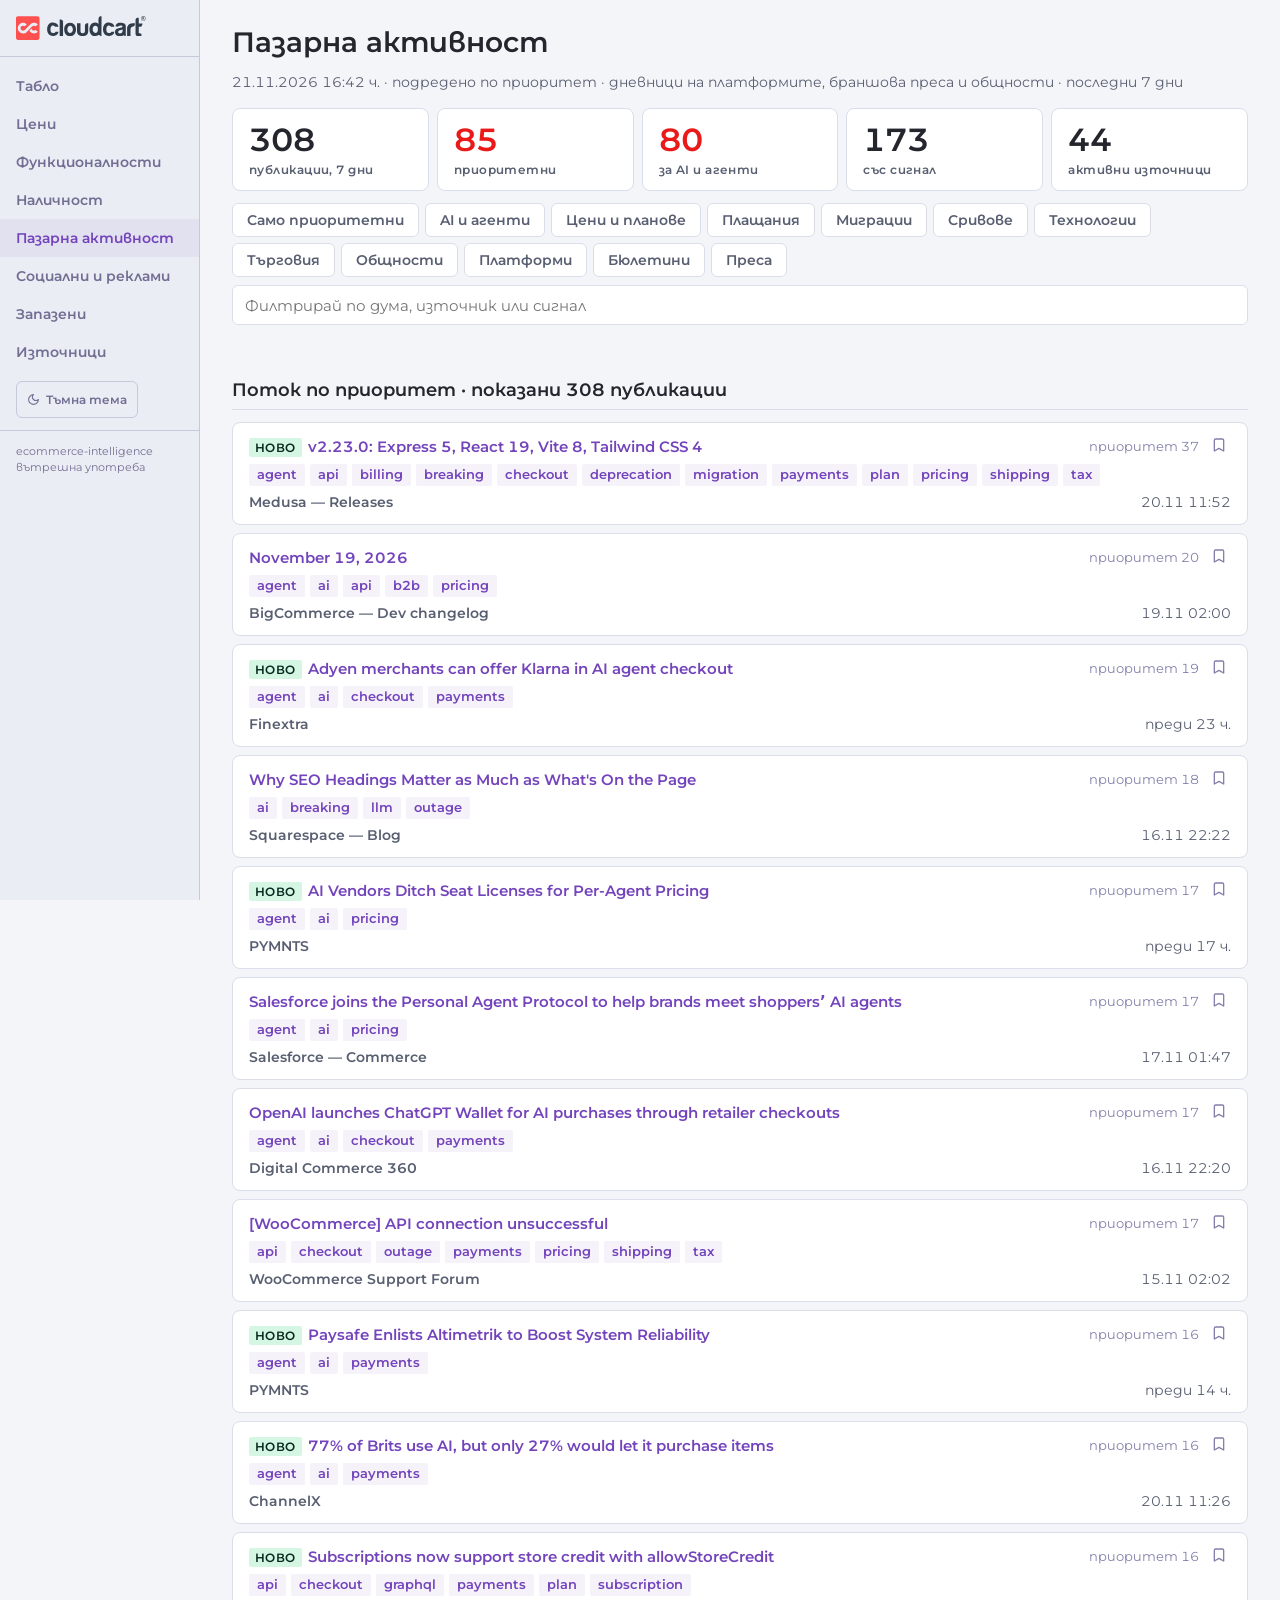
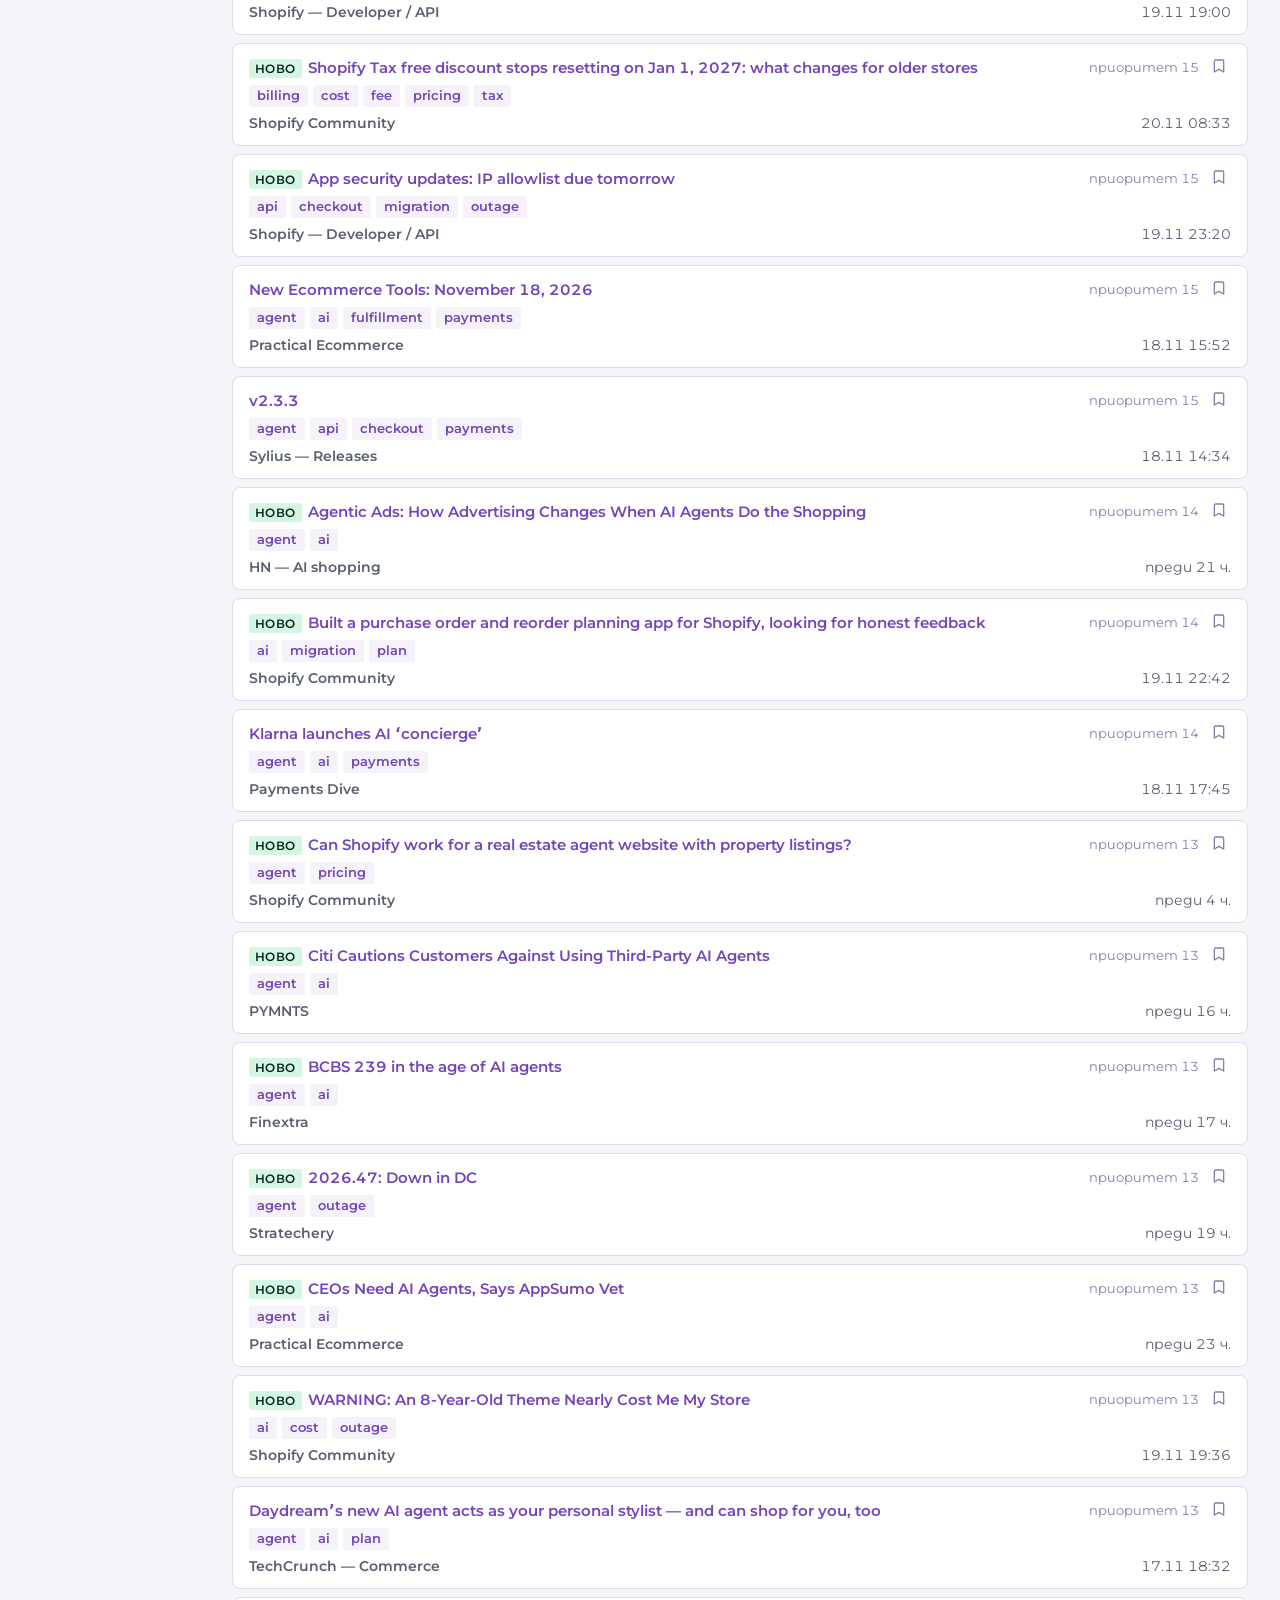
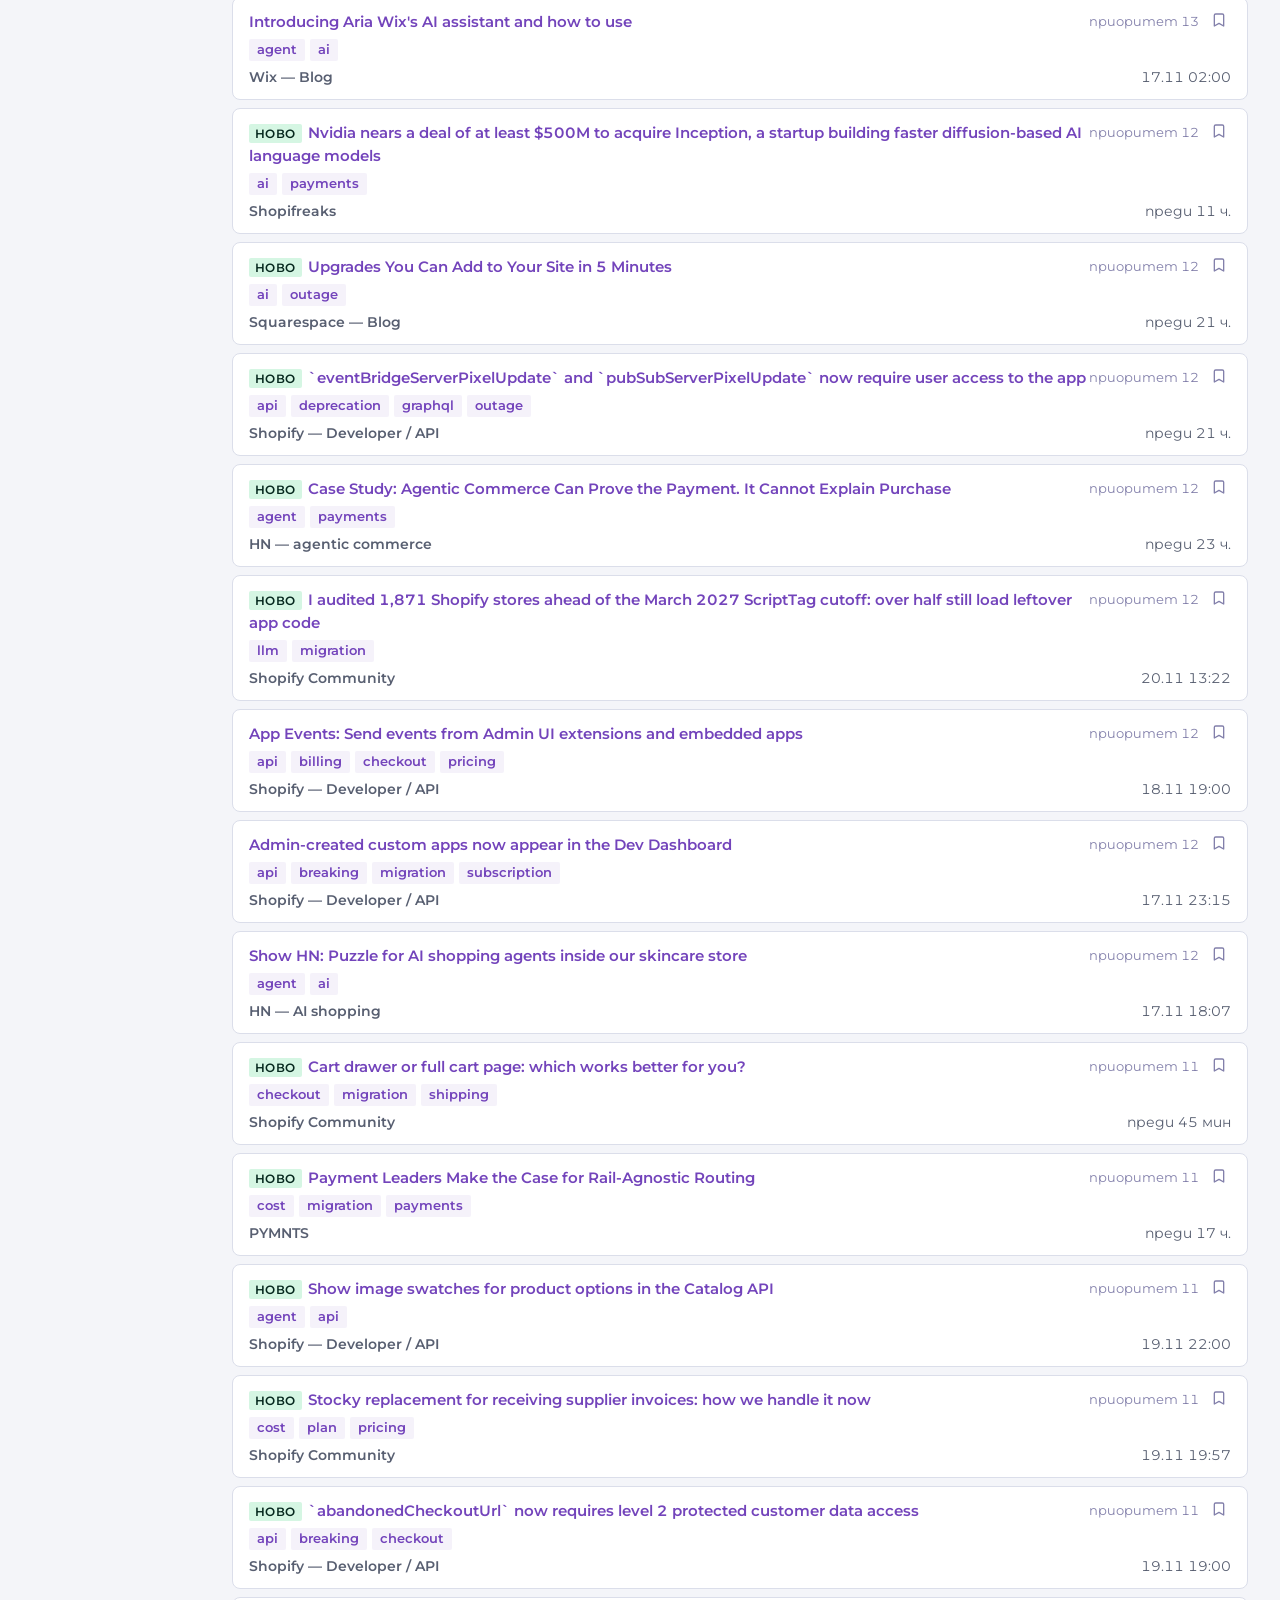
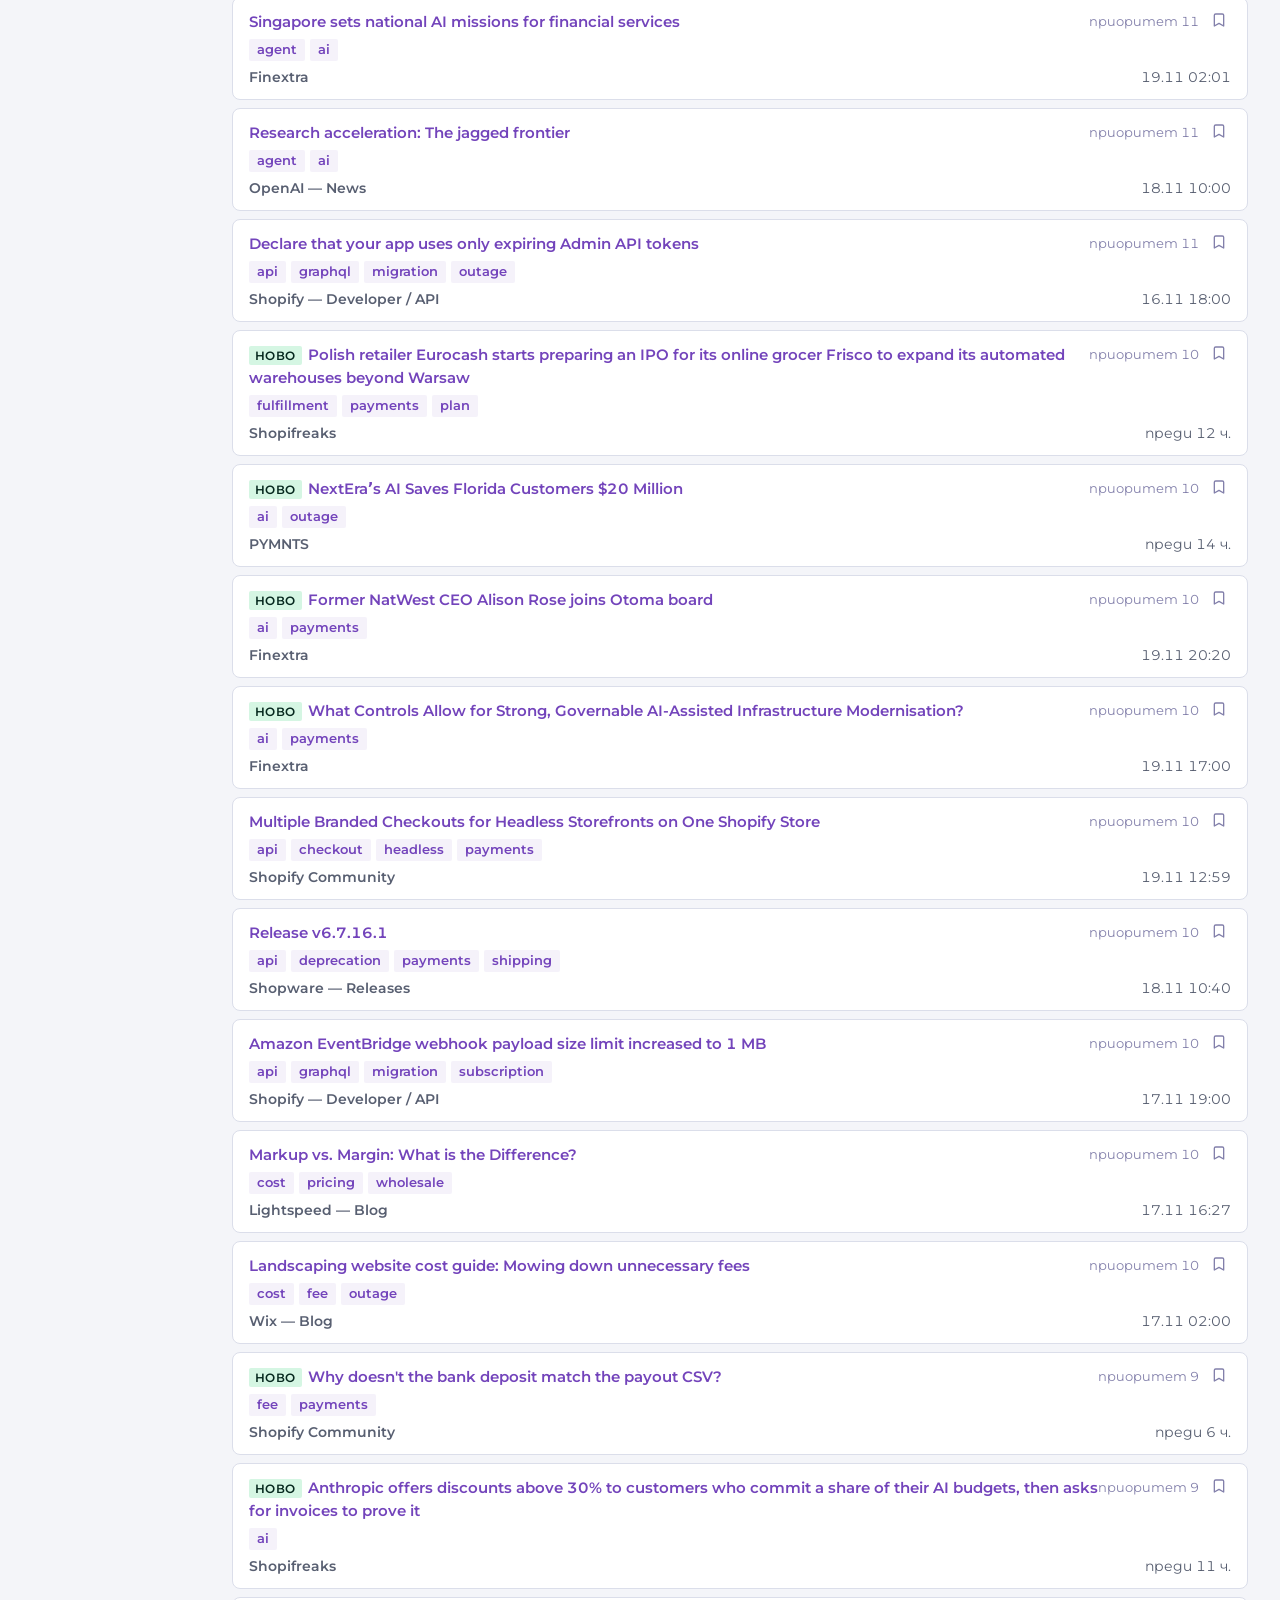
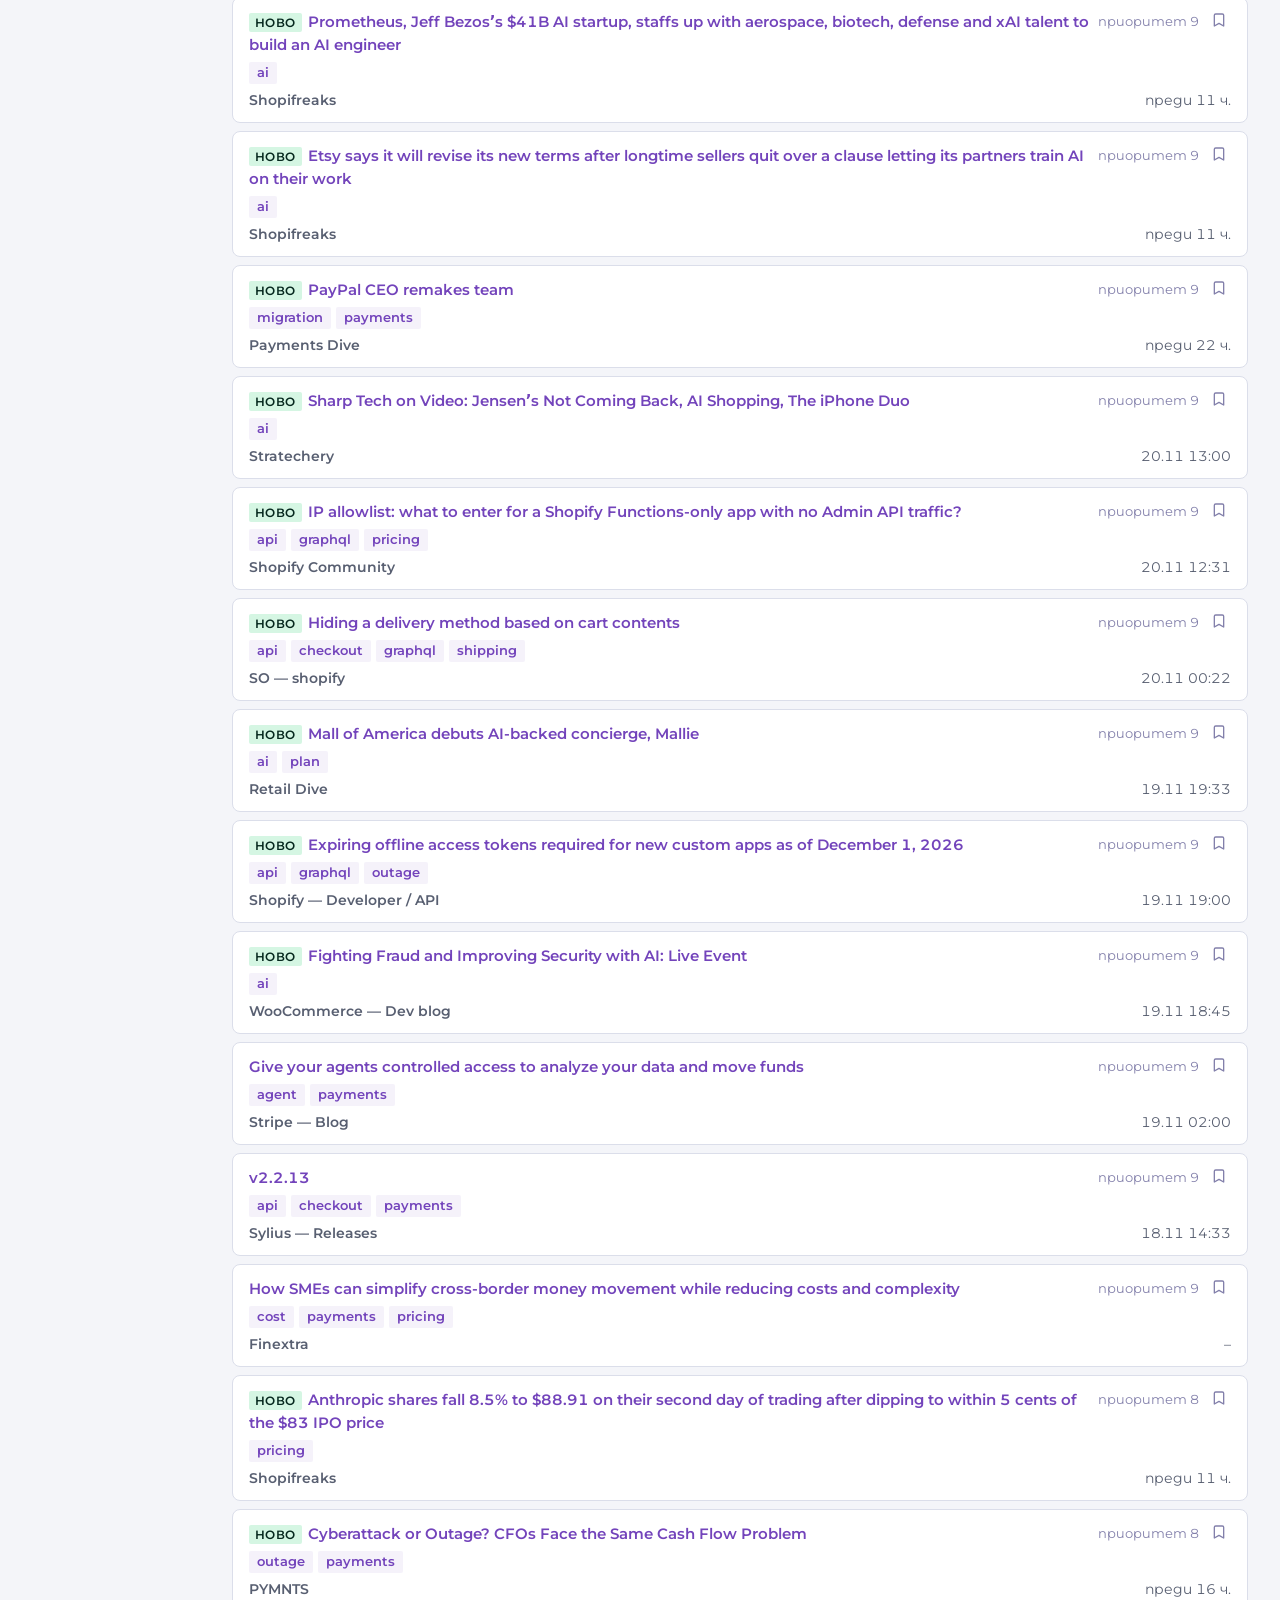
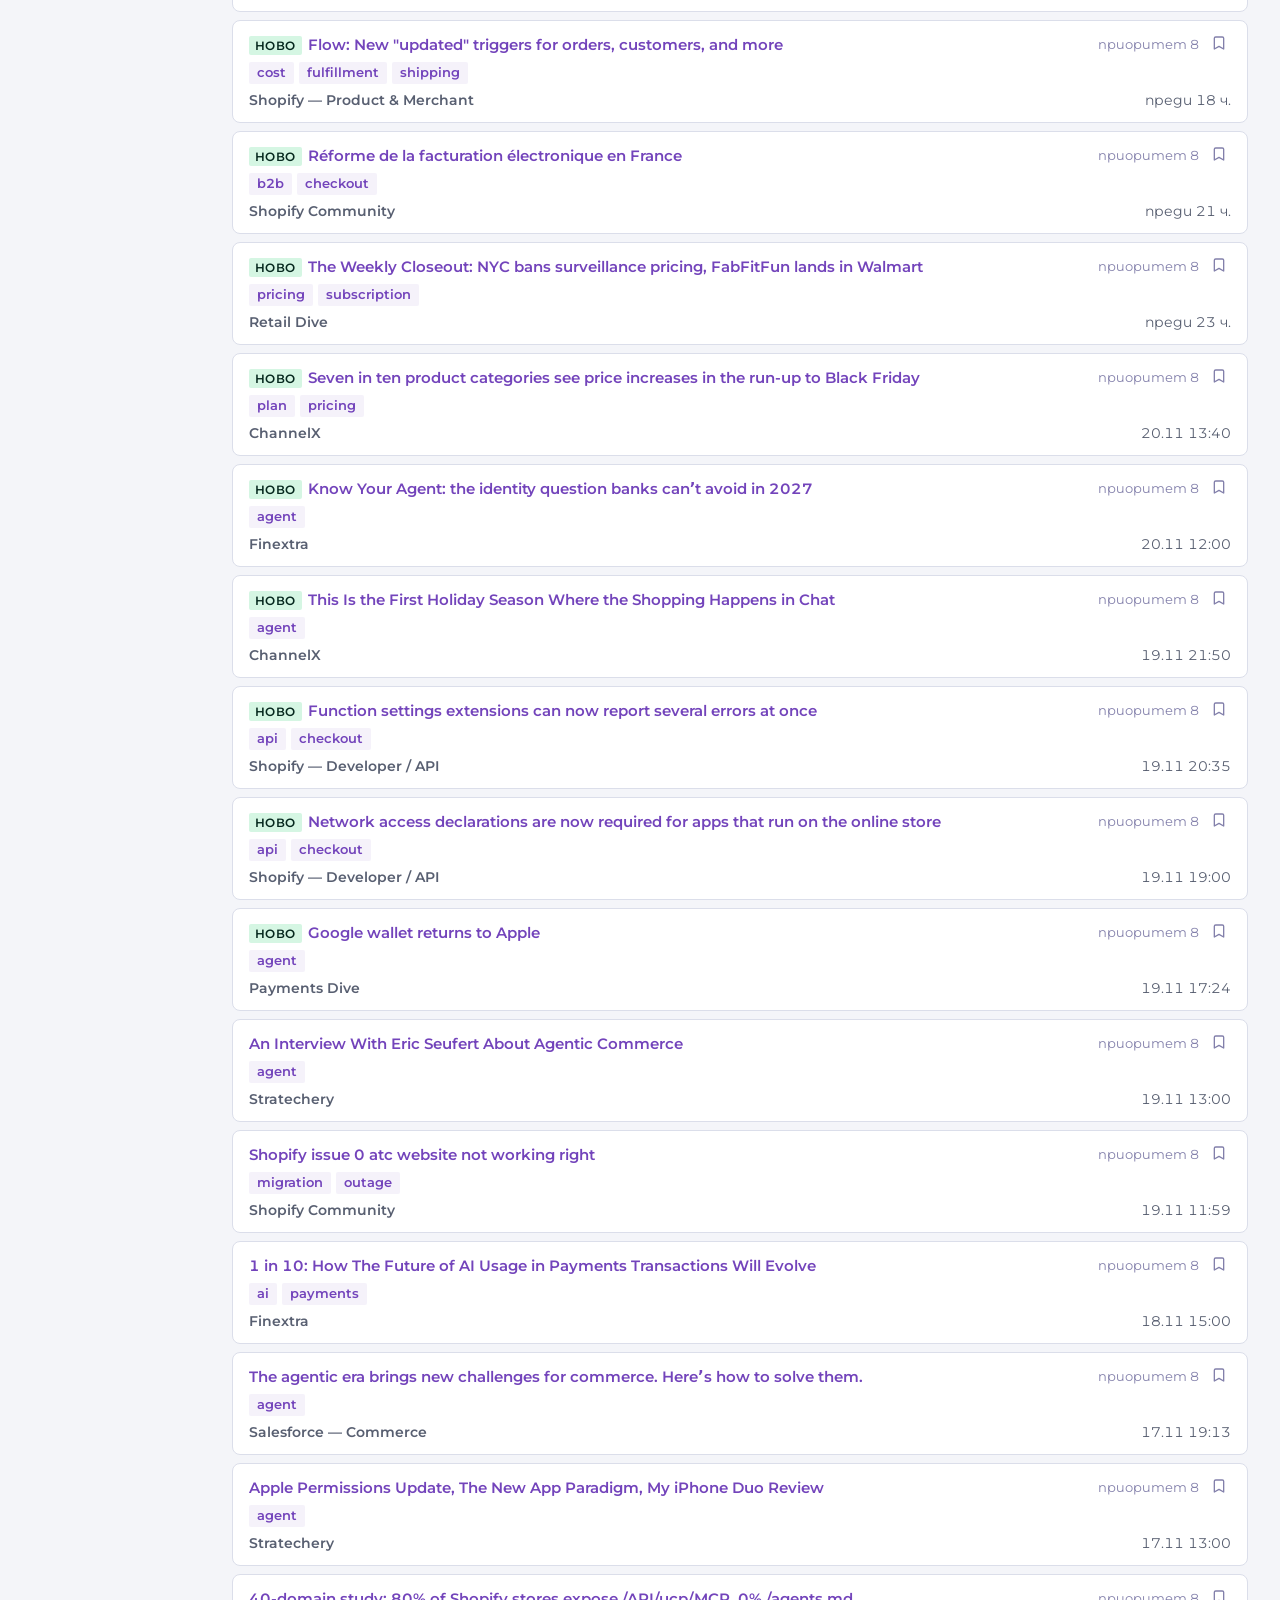
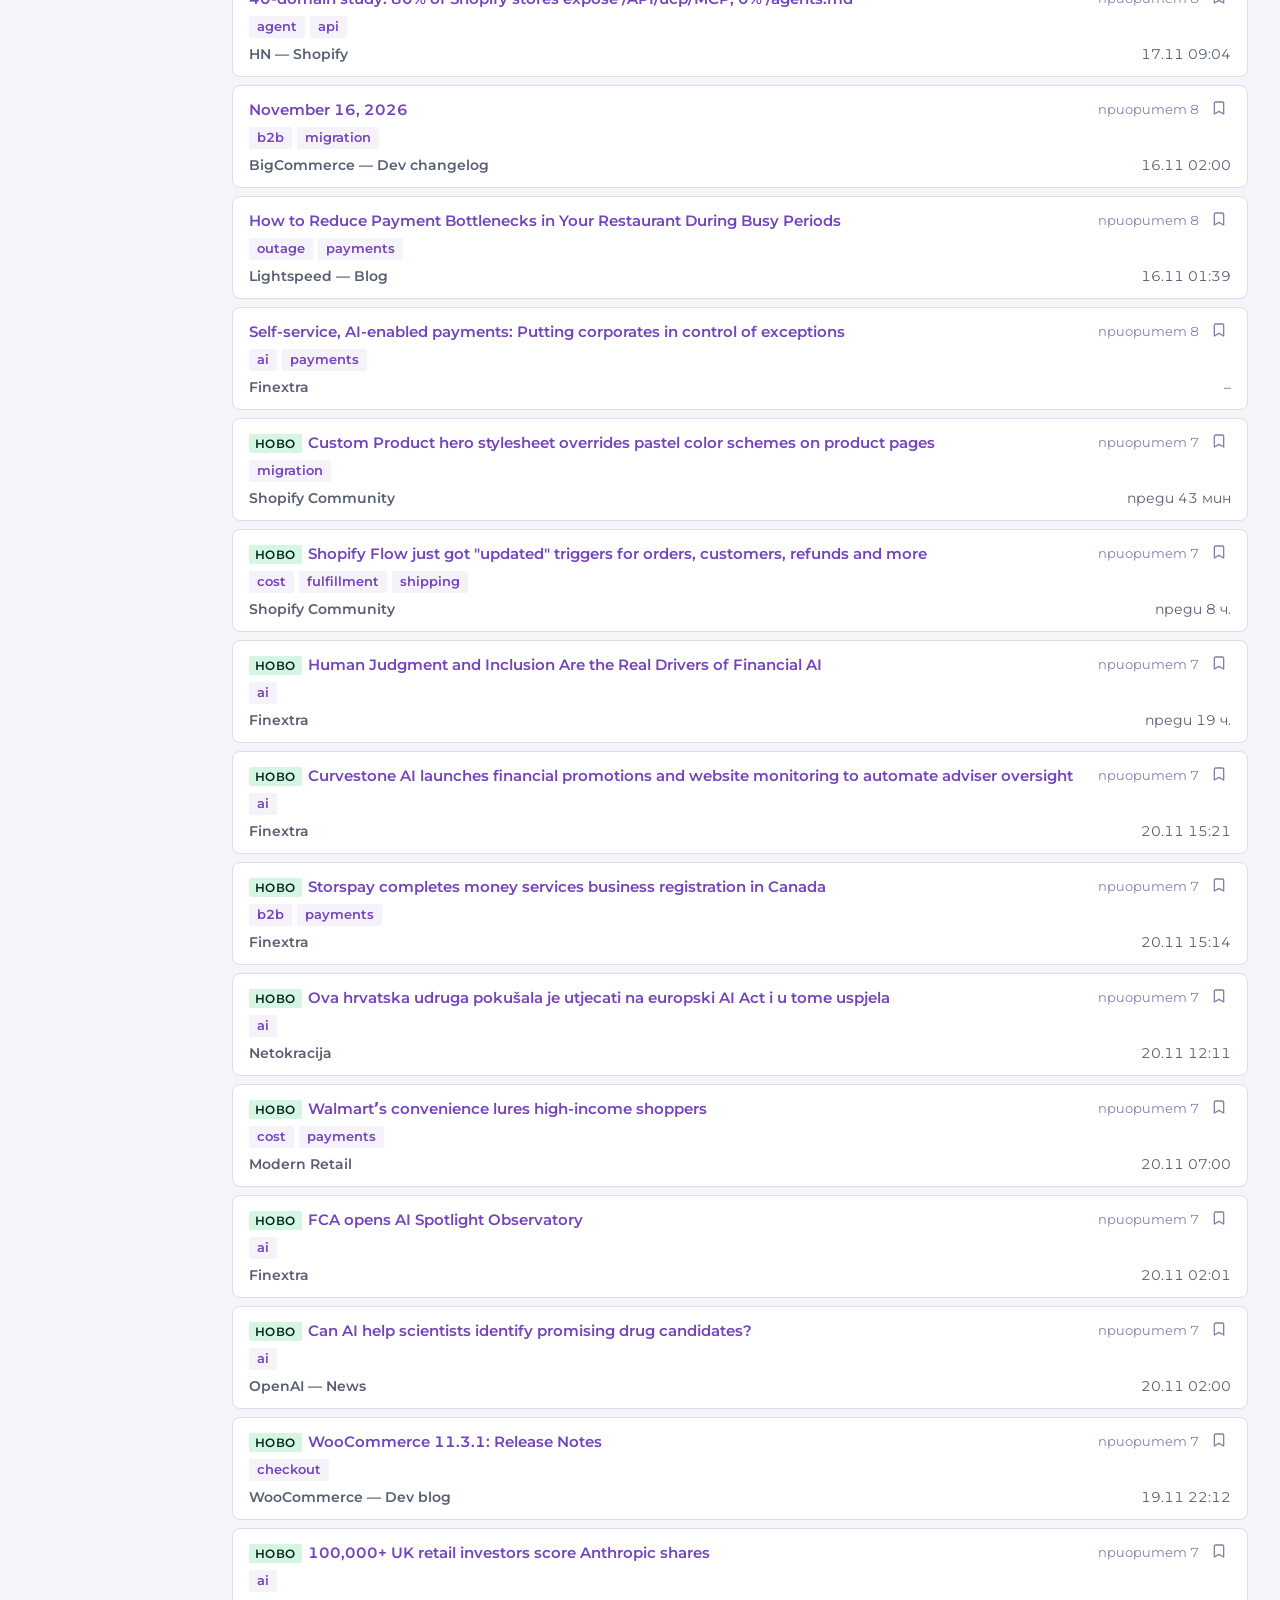
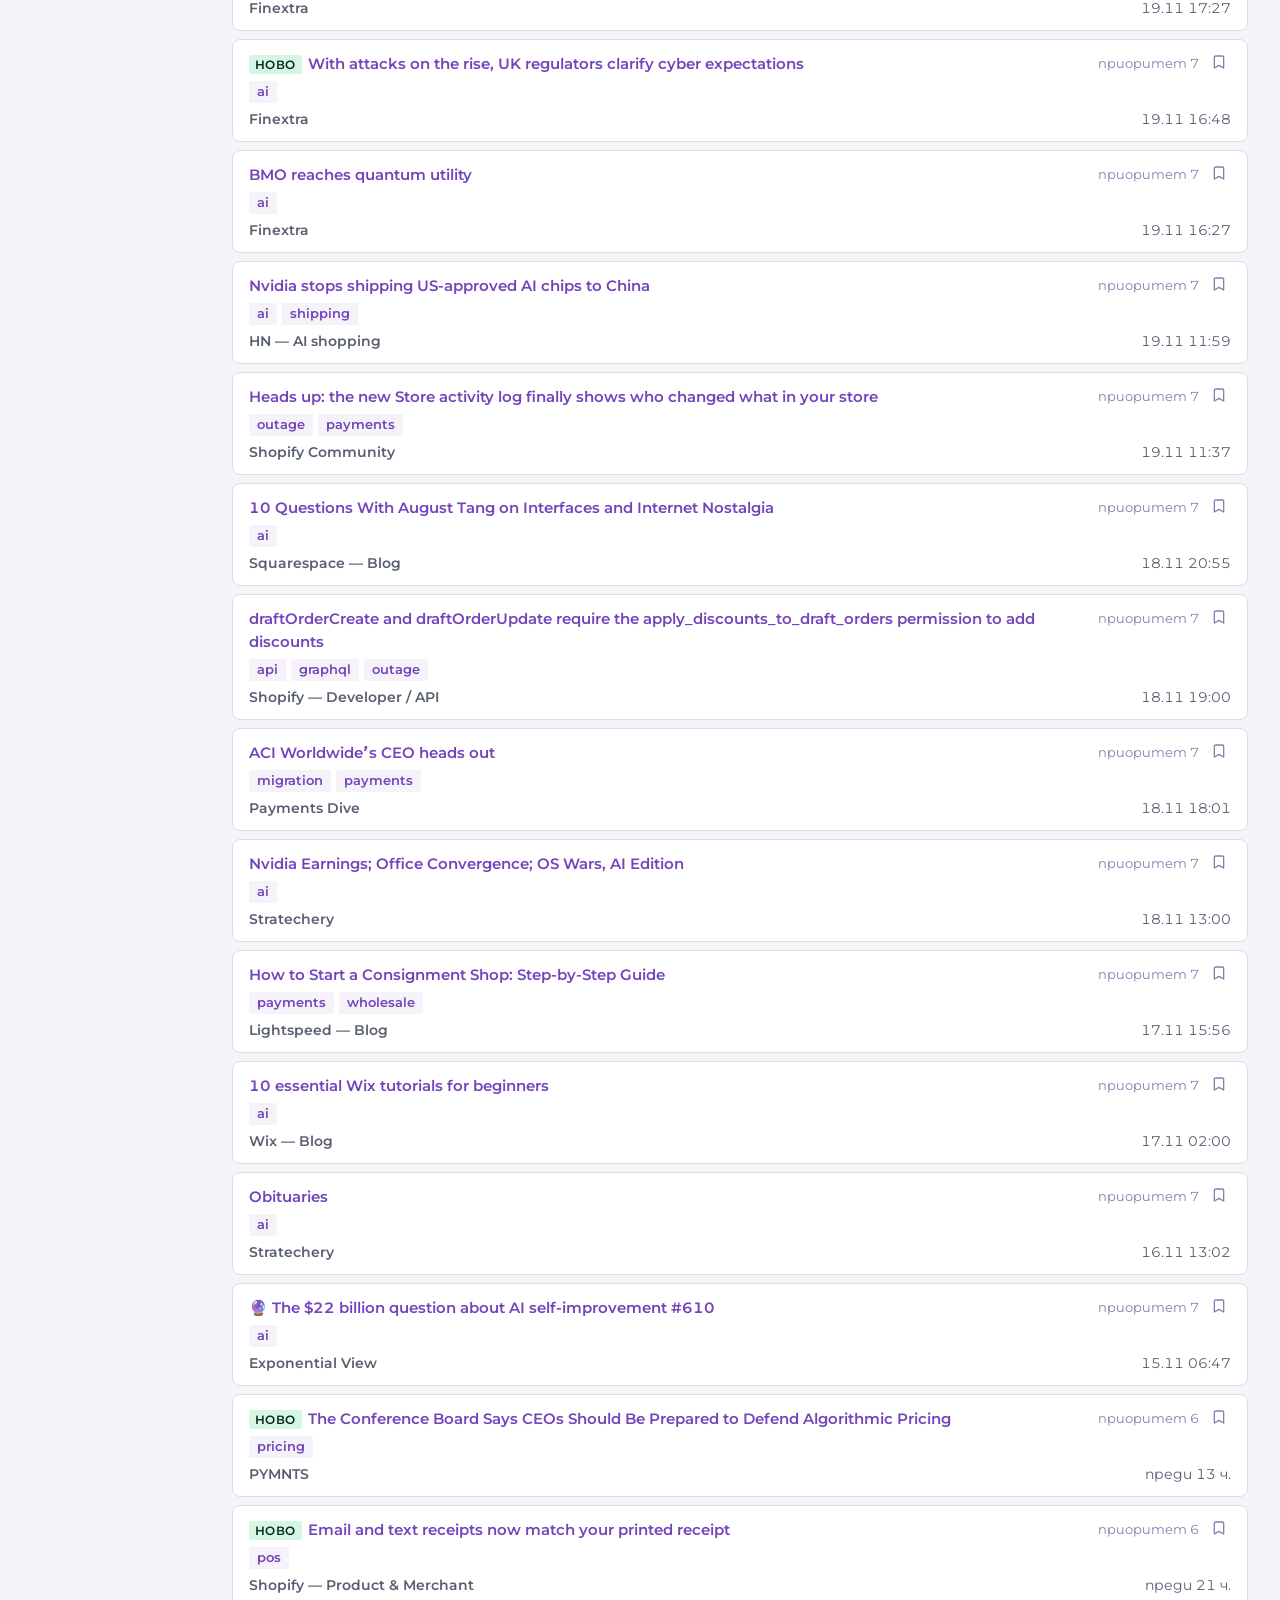
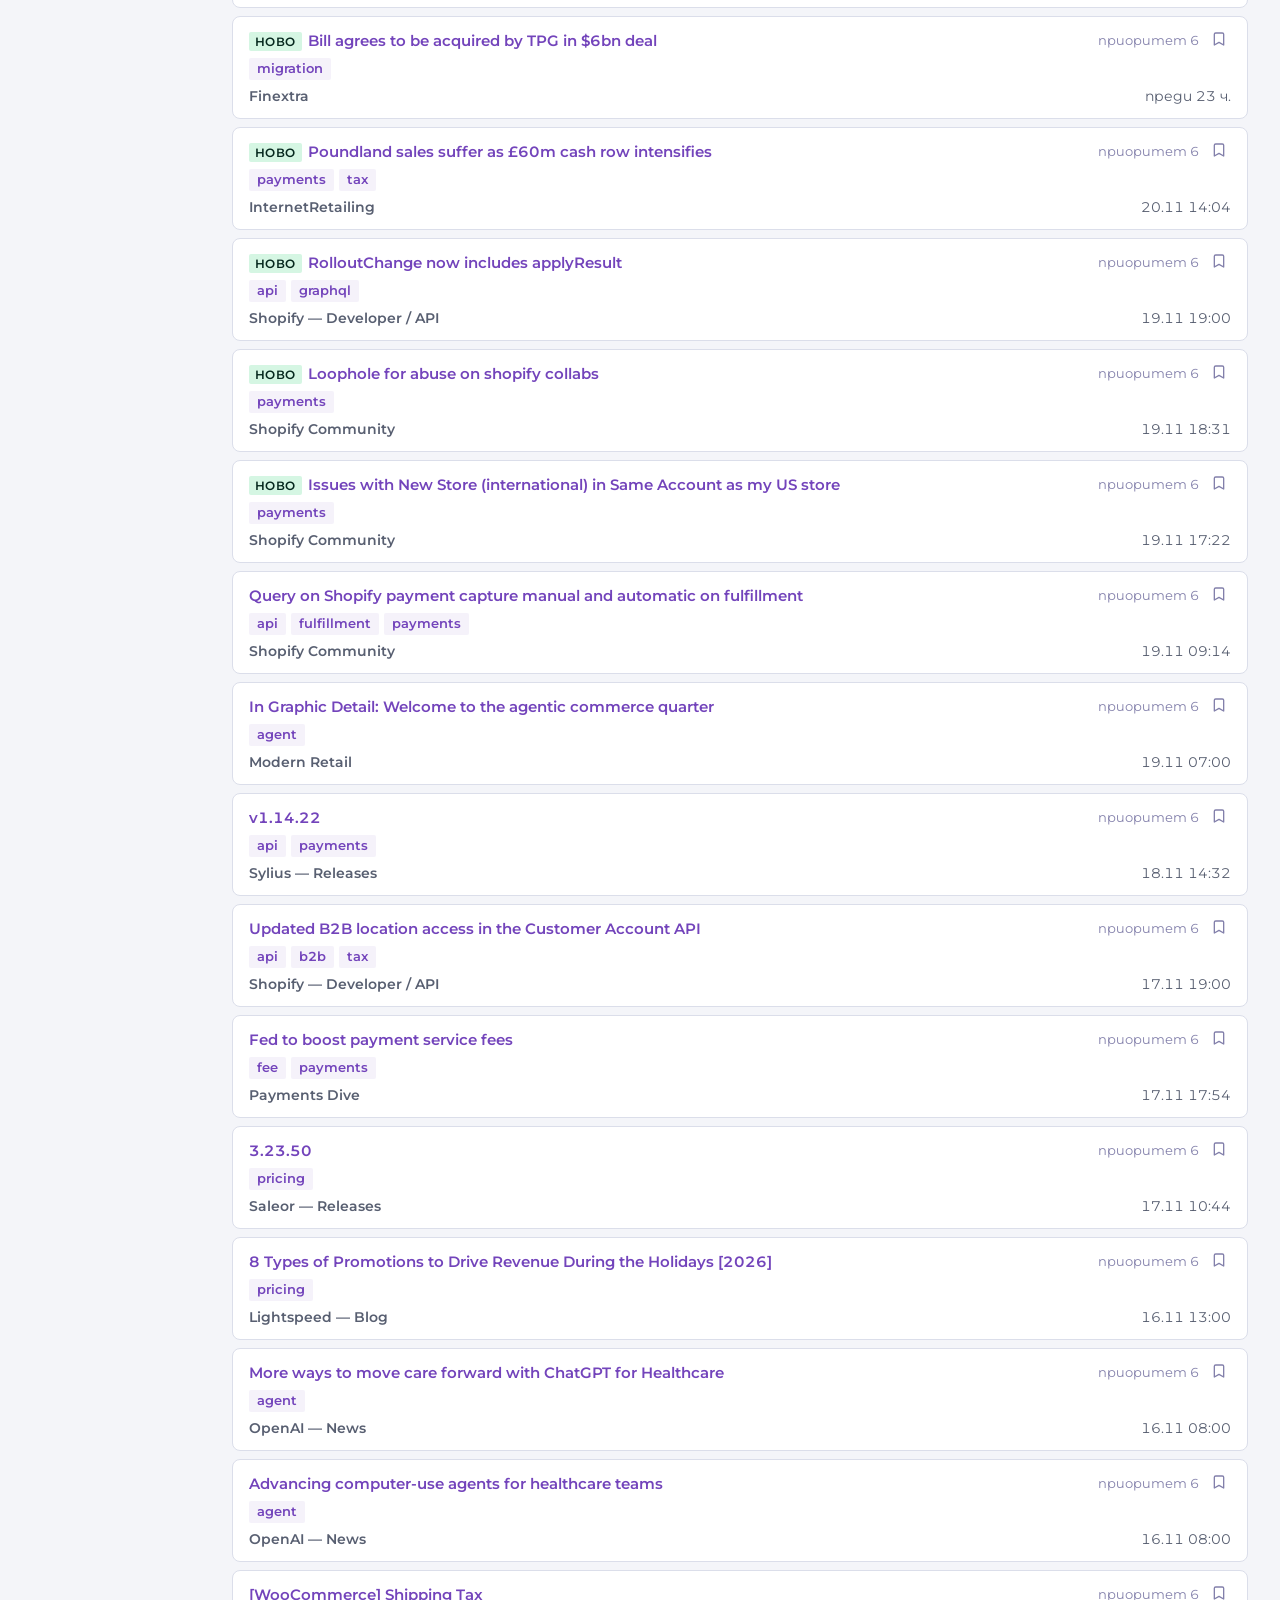
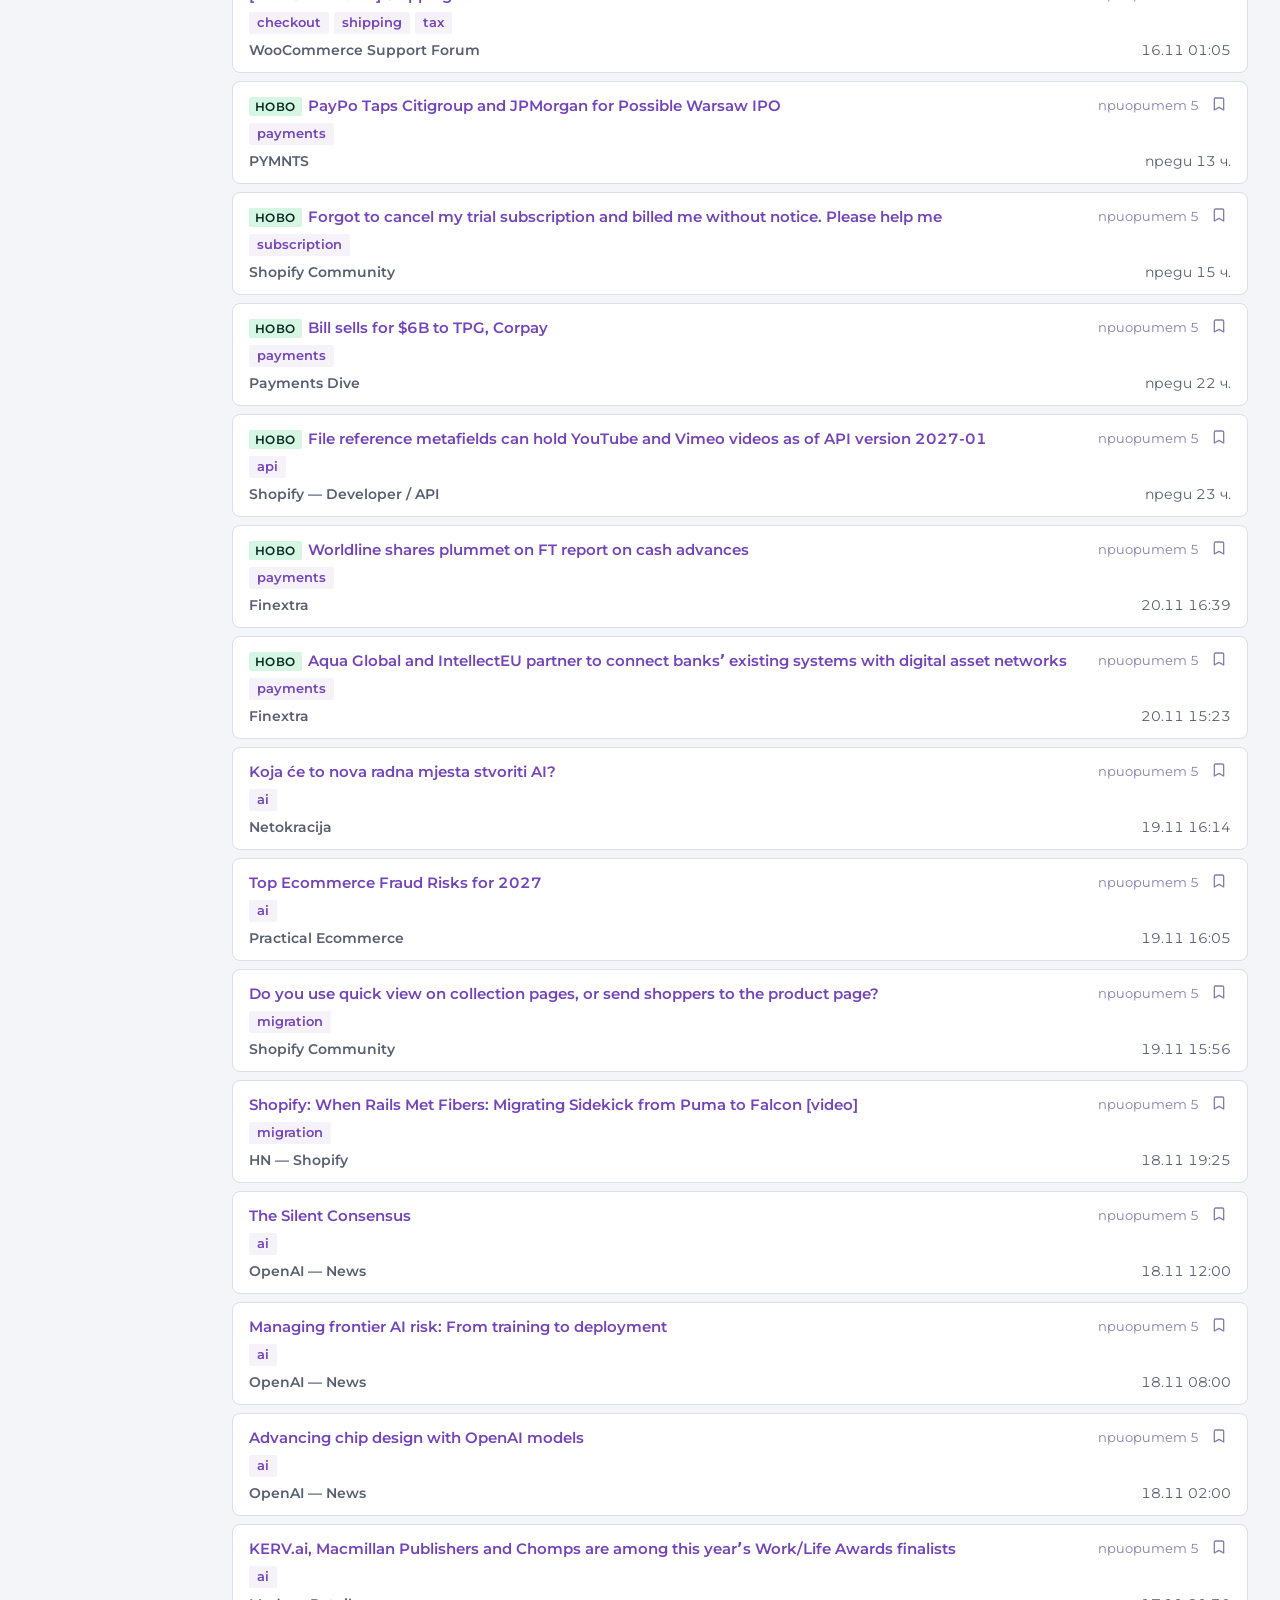
==== reports/activity.html @ c16a13ec "chore: daily intel update [skip ci]" ====
<!doctype html><html lang="bg"><meta charset="utf-8"><meta name="viewport" content="width=device-width,initial-scale=1"><link rel="icon" href="favicon.ico"><title>Пазарна активност</title><script>(function(){try{var t=localStorage.getItem('cc-theme');if(t)document.documentElement.setAttribute('data-theme',t);}catch(e){}})();</script><style>
@font-face{font-family:"Montserrat";
src:url("fonts/montserrat-var.woff2") format("woff2-variations");
font-weight:100 900;font-style:normal;font-display:swap}
:root{
--bg:#F4F5F9;--fg:#24252D;--card:#FFFFFF;--muted:#585F71;--mid:#8380AB;
--border:#DBDEEA;--border-1:#EBEDF4;
--primary:#7344BB;--primary-hover:#9D67F4;--on-primary:#FFFFFF;
--primary-soft:rgba(115,68,187,.07);
--side-bg:#EBEDF4;--side-fg:#716E94;--side-border:#C5C9DC;
--ok-bg:#D5F6E3;--ok-fg:#06281E;--warn-bg:#FEF9C3;--warn-fg:#422006;
--err-bg:#FFE0E0;--err-fg:#490606;--destructive:#E91A19;
--input:#FFFFFF;--ghost-fg:#6D758A;--ghost-hover:#0000000D;
--focus:#9D67F4;
--chart-ours:#7344BB;--chart-comp:#2B7FFF;
--r-xs:2px;--r-sm:4px;--r-md:6px;--r-lg:8px;--r-xl:12px;
--row-h:50px;--row-pad-y:9px;
--dur-fast:100ms;--dur-base:160ms;--dur-slow:240ms;
--ease:cubic-bezier(.19,.91,.38,1)}
[data-theme="dark"]{
--bg:#0A0A14;--fg:#F7F8F8;--card:#1A1A2B;--muted:#8C93A4;--mid:#AEB1CD;
--border:#34314E;--border-1:#1A1A2B;
--primary:#AE82FF;--primary-hover:#C9B1FF;--on-primary:#1A1A2B;
--primary-soft:rgba(174,130,255,.10);
--side-bg:#1A1A2B;--side-fg:#C5C9DC;--side-border:#34314E;
--ok-bg:#7BDAAD;--ok-fg:#06281E;--warn-bg:#FEF08A;--warn-fg:#422006;
--err-bg:#FFA09F;--err-fg:#490606;--destructive:#FF6867;
--input:#FFFFFF0D;--ghost-fg:#DBDEEA;--ghost-hover:#FFFFFF1A;
--focus:#C9B1FF;
--chart-ours:#AE82FF;--chart-comp:#1CCFB9}
*{box-sizing:border-box}
html{font-family:"Montserrat",system-ui,sans-serif;font-size:15px;
line-height:23px;color:var(--fg);background:var(--bg);
font-variant-numeric:tabular-nums lining-nums}
body{margin:0;background:var(--bg);color:var(--fg);font-size:15px;
line-height:23px}
:is(td,th,.sku,.mono,input,code,.num){font-variant-ligatures:none;
font-feature-settings:"liga" 0,"calt" 0,"dlig" 0}
:focus-visible{outline:2px solid var(--focus);outline-offset:2px}
a{color:var(--primary);text-decoration:none}
a:hover{color:var(--primary-hover)}
h1,h2,h3,h4,h5{margin:0;color:var(--fg)}
h1{font-size:28px;line-height:36px;font-weight:600}
h3{font-size:19px;line-height:27px;font-weight:600}
h4{font-size:15px;line-height:22px;font-weight:600}
/* ---------- обикновена рамка (под-справки, писма) ---------- */
.wrap{max-width:900px;margin:0 auto;padding:24px 16px 60px}
/* ---------- админ рамка: лента < фон < карта ---------- */
.app{display:flex;min-height:100vh}
.side{flex:0 0 200px;background:var(--side-bg);
border-right:1px solid var(--side-border);padding:16px 0;
position:sticky;top:0;height:100vh;overflow-y:auto}
.side .mark{display:block;padding:0 16px 14px;font-weight:700;font-size:17px;
color:var(--fg);border-bottom:1px solid var(--side-border);margin-bottom:10px}
.side .tagl{display:block;font-size:12px;line-height:17px;font-weight:600;
letter-spacing:.44px;color:var(--side-fg);margin-top:2px}
.sitem{display:block;padding:9px 16px;font-size:14px;line-height:20px;
font-weight:600;color:var(--side-fg);
transition:background var(--dur-fast) var(--ease),color var(--dur-fast) var(--ease)}
.sitem:hover{background:var(--ghost-hover);color:var(--fg)}
.sitem.on{background:var(--primary-soft);color:var(--primary)}
.side .sfoot{padding:12px 16px;font-size:11px;line-height:16px;
color:var(--side-fg);border-top:1px solid var(--side-border);margin-top:12px}
.themebtn{display:inline-flex;align-items:center;gap:6px;margin:10px 16px 0;
padding:6px 10px;background:transparent;border:1px solid var(--side-border);
border-radius:var(--r-md);color:var(--side-fg);font:inherit;font-size:12px;
font-weight:600;cursor:pointer}
.themebtn:hover{background:var(--ghost-hover)}
.themebtn svg{width:13px;height:13px}
.main{flex:1;min-width:0;max-width:1760px;padding:24px 32px 80px}
.page-head{display:flex;flex-wrap:wrap;align-items:baseline;gap:12px;
margin-bottom:16px}
.page-head h1{font-size:28px;line-height:36px;font-weight:600}
.page-head .meta{margin:0}
@media(max-width:800px){.app{display:block}
.side{position:static;height:auto;width:100%;border-right:none;
border-bottom:1px solid var(--side-border);display:flex;flex-wrap:wrap;
align-items:center;gap:2px;padding:8px 12px}
.side .mark{border:none;margin:0;padding:0 12px 0 0}
.side .tagl{display:none}.side .sfoot{display:none}.themebtn{margin:0}
.sitem{border-radius:var(--r-md);padding:5px 10px}
.main{padding:16px 12px 60px}
body{font-size:16px}}
/* ---------- типография на секции ---------- */
.meta{color:var(--muted);font-size:13.5px;line-height:20px;margin-bottom:16px}
h2.sec,h2{font-size:18px;line-height:26px;font-weight:600;color:var(--fg);
margin:40px 0 12px;padding-bottom:6px;border-bottom:1px solid var(--border)}
section{scroll-margin-top:16px}
/* ---------- карти ---------- */
.card{background:var(--card);border:1px solid var(--border);
border-radius:var(--r-lg);padding:12px 16px;margin-bottom:8px}
.card a{font-weight:600}
.row{display:flex;justify-content:space-between;gap:12px;margin-top:6px;
font-size:13.5px;line-height:20px;color:var(--muted)}
.src{color:var(--muted);font-weight:600}
.sig{display:inline-block;background:var(--primary-soft);color:var(--primary);
border-radius:var(--r-xs);padding:2px 8px;font-size:12.5px;line-height:18px;
font-weight:600;margin:6px 5px 0 0}
.empty{color:var(--muted);font-style:italic;font-size:14px}
.warn{margin-top:24px;font-size:13.5px;color:var(--muted);
border-top:1px solid var(--border);padding-top:12px}
.warn b{color:var(--err-fg);background:var(--err-bg);padding:1px 6px;
border-radius:var(--r-xs)}
.name{font-weight:600;color:var(--fg)}
.chg{font-weight:600;color:var(--warn-fg);background:var(--warn-bg);
padding:1px 6px;border-radius:var(--r-xs)}
.sub{font-size:13.5px;line-height:20px;color:var(--muted);margin-top:4px}
.sub a{font-weight:400}
/* ---------- значки ---------- */
.badge{display:inline-flex;align-items:center;gap:6px;font-size:13px;
line-height:19px;font-weight:600;padding:3px 10px;border-radius:var(--r-sm);
white-space:nowrap}
.badge .dt{width:6px;height:6px;border-radius:50%;background:currentColor}
.badge-ok{background:var(--ok-bg);color:var(--ok-fg)}
.badge-warn{background:var(--warn-bg);color:var(--warn-fg)}
.badge-err{background:var(--err-bg);color:var(--err-fg)}
.badge-na{background:transparent;color:var(--muted);
border:1px solid var(--border)}
.pill{font-size:12px;font-weight:600;padding:2px 9px;
border-radius:var(--r-sm);border:1px solid var(--border);color:var(--muted);
float:right}
.pill-hot{border-color:transparent;color:var(--err-fg);background:var(--err-bg)}
/* ---------- KPI ---------- */
.tiles{display:grid;grid-template-columns:repeat(auto-fit,minmax(140px,1fr));
gap:8px;margin-bottom:12px}
.tile{background:var(--card);border:1px solid var(--border);
border-radius:var(--r-lg);padding:12px 16px}
.tile .n{font-size:32px;line-height:38px;font-weight:600;color:var(--fg)}
.tile .n.hot{color:var(--destructive)}
.tile .l{font-size:12px;line-height:17px;font-weight:600;
letter-spacing:.44px;color:var(--muted);margin-top:2px}
/* ---------- бутони ---------- */
.btn{display:inline-block;background:var(--primary);color:var(--on-primary);
font-weight:600;font-size:14px;height:38px;line-height:38px;padding:0 18px;
border-radius:var(--r-md);text-decoration:none;margin:6px 8px 0 0;
transition:background var(--dur-fast) var(--ease)}
.btn:hover{background:var(--primary-hover);color:var(--on-primary)}
.btn.ghost{background:transparent;color:var(--primary);
border:1px solid var(--border);line-height:36px}
.btn.ghost:hover{background:var(--ghost-hover)}
/* ---------- таблици ---------- */
.tablewrap{overflow-x:auto;border:1px solid var(--border);
border-radius:var(--r-lg);background:var(--card)}
table.dense,.matrix{width:100%;border-collapse:collapse;font-size:14px;
line-height:21px;background:var(--card)}
.matrix{min-width:640px}
table.dense th,.matrix th{text-align:left;font-size:12px;line-height:17px;
font-weight:600;letter-spacing:.33px;color:var(--muted);
padding:8px 12px;border-bottom:1px solid var(--border);white-space:nowrap}
table.dense td,.matrix td{padding:var(--row-pad-y) 12px;
border-bottom:1px solid var(--border-1);vertical-align:middle;
height:var(--row-h)}
table.dense tbody tr:last-child td,.matrix tbody tr:last-child td{border-bottom:none}
table.dense tbody tr:hover td{background:var(--bg);
transition:background var(--dur-fast) var(--ease)}
td.num,.num{text-align:right;white-space:nowrap}
table.dense th.num{text-align:right;width:1%;white-space:nowrap;
padding-right:24px}
table.dense td.num{width:1%;padding-right:24px}
.matrix .vname a,.dense .vname a{color:var(--fg);font-weight:600}
.matrix tr.ours td,.dense tr.ours td{background:var(--primary-soft)}
.matrix .na{color:var(--mid)}
.pname{font-weight:600;color:var(--fg);font-size:13px;line-height:18px}
.pprice{margin-top:1px}
.approx{color:var(--muted);font-size:12.5px}
.delta{display:inline-block;font-size:12.5px;line-height:18px;font-weight:600;
border-radius:var(--r-sm);padding:1px 6px;margin-top:3px}
.delta.up{background:var(--ok-bg);color:var(--ok-fg)}
.delta.down{background:var(--err-bg);color:var(--err-fg)}
.basis{font-size:13px;line-height:19px;color:var(--muted);margin:10px 2px 0}
/* ---------- ленти (сравнение на величини) ---------- */
.bars{margin-top:4px}
.barrow{display:flex;align-items:center;gap:12px;padding:3px 0}
.barlabel{flex:0 0 230px;font-size:14px;font-weight:600;color:var(--fg);
text-align:right;white-space:nowrap;overflow:hidden;text-overflow:ellipsis}
.bartrack{flex:1;display:flex;align-items:center;gap:8px}
.bar{height:14px;border-radius:0 var(--r-sm) var(--r-sm) 0;
background:var(--chart-comp);min-width:3px}
.bar.ours{background:var(--chart-ours)}
.barval{font-size:14px;color:var(--fg);white-space:nowrap}
@media(max-width:640px){.barlabel{flex-basis:120px}}
/* ---------- измерител в клетка ---------- */
.meter{display:inline-block;width:64px;height:6px;background:var(--bg);
border:1px solid var(--border);border-radius:3px;vertical-align:middle;
margin-right:6px}
.meter i{display:block;height:100%;background:var(--destructive);
border-radius:2px;min-width:2px}
.cellmain{color:var(--fg)}
.cellmain b{font-weight:600}
.okmuted{color:var(--muted)}
.linkrow a{display:inline-block;font-size:13px;font-weight:600;
margin-right:8px}
.foot{margin-top:40px;font-size:12px;line-height:17px;color:var(--muted);
border-top:1px solid var(--border);padding-top:12px}
.brand{display:flex;align-items:baseline;gap:10px;margin-bottom:16px;
border-bottom:1px solid var(--border);padding-bottom:12px}
.brand .mark{font-weight:700;font-size:17px;color:var(--fg)}
.brand .tag{font-size:12px;letter-spacing:.44px;color:var(--muted);
font-weight:600}
input#filterbox{width:100%;height:40px;background:var(--input);
border:1px solid var(--border);border-radius:var(--r-md);padding:0 12px;
font:inherit;color:var(--fg);margin-bottom:12px}
/* ---------- филтърни чипове (избраният е едно от шестте маркови места) --- */
.chips{display:flex;flex-wrap:wrap;gap:6px;margin-bottom:8px}
.chip{font:inherit;font-size:14px;line-height:20px;font-weight:600;
padding:6px 14px;background:var(--card);border:1px solid var(--border);
border-radius:var(--r-md);color:var(--muted);cursor:pointer;
transition:background var(--dur-fast) var(--ease),color var(--dur-fast) var(--ease)}
.chip:hover{background:var(--ghost-hover);color:var(--fg)}
.chip.on{background:var(--primary-soft);color:var(--primary);
border-color:transparent}
.logo{display:block;height:24px;width:auto;margin-bottom:2px}
.logo-d{display:none}
[data-theme="dark"] .logo-l{display:none}
[data-theme="dark"] .logo-d{display:block}
@media(min-width:1100px){
.filterable,#savedlist{display:grid;
grid-template-columns:repeat(auto-fill,minmax(520px,1fr));gap:8px;
align-items:start}
.filterable .card,#savedlist .card{margin-bottom:0}}
/* ---------- запазване за по-късно (bookmark; локално в браузъра) ------- */
.favbtn{float:right;background:transparent;border:none;cursor:pointer;
color:var(--mid);padding:2px 4px;margin-left:8px;line-height:1}
.favbtn:hover{color:var(--fg)}
.favbtn.on{color:var(--primary)}
.favbtn svg{width:16px;height:16px;vertical-align:middle}
.favbtn.on svg{fill:currentColor}
.newmark{display:inline-block;font-size:12px;line-height:17px;font-weight:600;
letter-spacing:.44px;color:var(--ok-fg);background:var(--ok-bg);
border-radius:var(--r-xs);padding:1px 6px;margin-right:6px}
.score{float:right;font-size:12.5px;color:var(--mid)}
/* ---------- матрица на възможностите: бърз преглед + детайл при клик --- */
tr.frow{cursor:pointer}
tr.frow:hover td{background:var(--bg)}
tr.frow.open td{background:var(--primary-soft)}
tr.frow .fname{font-weight:600;color:var(--fg)}
tr.frow .fhint{font-size:12.5px;color:var(--mid);font-weight:400}
tr.frow.open .fhint{color:var(--primary)}
tr.fdetail>td{background:var(--bg);padding:12px}
.fdgrid{display:grid;grid-template-columns:repeat(auto-fill,minmax(230px,1fr));
gap:8px}
.fd{background:var(--card);border:1px solid var(--border);
border-radius:var(--r-md);padding:10px 12px}
.fd.ours{background:var(--primary-soft)}
.fdv{display:flex;justify-content:space-between;align-items:center;gap:8px;
font-weight:600;color:var(--fg)}
.fdnote{font-size:13.5px;line-height:20px;color:var(--muted);margin-top:6px}
.fd .sub{margin-top:6px}
</style><body><div class=app><aside class=side><span class=mark><svg class="logo logo-l" role="img" aria-label="CloudCart" version="1.1" id="Layer_1" xmlns="http://www.w3.org/2000/svg" xmlns:xlink="http://www.w3.org/1999/xlink" x="0px" y="0px"
	 viewBox="0 0 200 37" enable-background="new 0 0 200 37" xml:space="preserve">
<g id="Warstwa_1_2_">
</g>
<g id="Clip-6">
</g>
<g id="Clip-15">
</g>
<g>
	<g>
		<g>
			<g>
				<g>
					<g>
						<path fill="#303C4A" d="M141.648,14.904c3.074-1.307,4.887,1.64,4.887,1.64h5.123c0,0-0.835-6.451-8.941-6.451
							c0,0-8.098-0.192-8.564,9.632c0,0-0.932,10.563,8.756,11.221c0,0,7.82,0.096,8.751-6.641h-4.47c0,0-1.028,2.17-3.912,2.059
							c-3.424-0.127-3.818-3.786-3.818-3.786S138.574,16.221,141.648,14.904z"/>
						<path fill="#303C4A" d="M164.186,10.747c-4.799-0.558-7.869,0.192-9.033,1.544c0,0-1.82,1.684-1.771,3.698
							c0,0,2.711,1.198,4.843,0c0,0,0.278-1.499,3.308-1.364c0,0,2.327-0.043,2.743,1.364c0,0,0.281,1.401-1.303,1.774
							c0,0-1.677,0.607-3.072,0.653c0,0-5.631,0.517-6.568,3.226c0,0-1.992,4.633,0.98,7.672c0,0,1.863,2.196,7.729,1.5
							c0,0,2-0.256,3.599-1.272c0.131-0.028,0.291-0.031,0.461-0.007c0.442,0.38,1.629,1.248,3.16,1.132V15.332
							C169.26,15.332,168.982,11.311,164.186,10.747z M160.752,26.824c-3.232,0.337-3.214-2.068-3.214-2.068
							c-0.313-2.291,2.864-2.77,2.864-2.77c1.934-0.484,3.947-1.231,3.947-1.231C165.154,26.716,160.752,26.824,160.752,26.824z"/>
						<path fill="#303C4A" d="M180.111,11.305c-8.454,0.074-8.803,7.438-8.803,7.438v12.205h5.237V20.495
							c0.277-3.574,2.591-3.999,2.591-3.999l1.602-0.141c2.869-0.405,2.656-5.051,2.656-5.051H180.111L180.111,11.305z"/>
						<path fill="#303C4A" d="M191.55,16.561c3.546-0.113,3.368-5.076,3.368-5.076h-5.656V2.602h-1.886
							c-2.38,0-3.074,3.295-3.074,3.295v11.994v10.032c0.345,3.364,3.074,3.015,3.074,3.015h6.005v-2.877
							c-0.422-1.265-1.747-1.054-1.747-1.054c-2.026-0.067-2.372-0.625-2.372-0.625v-9.837L191.55,16.561z"/>
					</g>
					<g>
						<path fill="#303C4A" d="M55.498,14.921c3.074-1.313,4.894,1.632,4.894,1.632h5.123c0,0-0.843-6.451-8.941-6.451
							c0,0-8.106-0.188-8.567,9.633c0,0-0.935,10.57,8.753,11.225c0,0,7.825,0.094,8.753-6.643h-4.469c0,0-1.027,2.164-3.909,2.06
							c-3.428-0.133-3.821-3.788-3.821-3.788S52.429,16.229,55.498,14.921z"/>
						<path fill="#303C4A" d="M67.332,5.377v25.582h5.212V8.561C72.544,8.561,72.544,5.468,67.332,5.377z"/>
						<path fill="#303C4A" d="M83.417,10.43c-6.075,0-9.103,4.594-9.103,10.262c0,5.672,3.027,10.268,9.103,10.268
							c5.753,0,9.104-4.596,9.104-10.268C92.521,15.023,89.401,10.43,83.417,10.43z M83.417,26.307c-2.34,0-4.239-2.513-4.239-5.613
							c0-3.096,1.899-5.609,4.239-5.609c2.338,0,4.237,2.514,4.237,5.609C87.654,23.794,85.755,26.307,83.417,26.307z"/>
						<path fill="#303C4A" d="M106.305,14.029c0,0,0.189,7.388,0,9.869c-0.188,2.479-3.584,2.803-3.584,2.803
							c-3.262-0.094-3.308-3.32-3.308-3.32v-12.39h-5.354v12.77c0.047,7.06,8.636,7.198,8.636,7.198
							c6.074-0.044,7.658-3.742,7.658-3.742c0.889-1.357,0.982-3.508,0.982-3.508V10.991h-1.258
							C106.907,10.898,106.305,14.029,106.305,14.029z"/>
						<path fill="#303C4A" d="M131.759,24.584l0.156-23.73c0,0-3.676-1.883-4.793,3.799v7.916c-0.086,0.012-0.168,0.006-0.246,0
							c-0.481-0.868-1.813-2.465-5.053-2.385c-4.732,0.107-8.554,3.807-8.511,10.51c0,6.178,3.203,10.254,7.896,10.254
							c2.489,0,4.396-0.238,5.671-1.572c0.3-0.105,0.815-0.198,1.38,0.016c0.549,0.62,1.391,1.279,2.52,1.4
							c0.078,0.005,0.16,0.012,0.259,0.018c0.03,0,0.063,0.008,0.09,0.008l-0.004-0.008c0.201,0.008,0.452,0,0.791,0.008
							C131.838,29.465,131.759,26.781,131.759,24.584z M126.164,21.658c0,0.479-0.04,0.971-0.123,1.418
							c-0.359,1.746-1.818,2.965-3.602,2.965c-2.545,0-4.203-2.111-4.203-5.489c0-3.125,1.41-5.646,4.248-5.646
							c1.897,0,3.238,1.385,3.598,3.009c0.082,0.369,0.082,0.808,0.082,1.138V21.658z"/>
					</g>
				</g>
			</g>
		</g>
		<path fill="#FF5050" d="M36.263,33.857c0,1.636-1.319,2.957-2.954,2.957H2.956C1.327,36.814,0,35.493,0,33.857V3.506
			c0-1.628,1.327-2.951,2.956-2.951h30.353c1.635,0,2.954,1.322,2.954,2.951V33.857z M21.8,19.266L21.8,19.266
			c0,0,3.276-3.276,3.292-3.298c1.5-1.5,3.935-1.5,5.436,0l3.051-3.05c-3.183-3.179-8.358-3.179-11.535,0
			c-0.025,0.021-8.503,8.503-8.503,8.503c-0.724,0.714-1.682,1.104-2.699,1.104c-1.025,0-1.989-0.397-2.717-1.125
			c-1.497-1.502-1.497-3.938,0-5.433c0.729-0.725,1.691-1.124,2.717-1.124c1.026,0,1.989,0.399,2.717,1.124l3.053-3.05
			c-1.541-1.539-3.592-2.395-5.77-2.395c-2.18,0-4.229,0.855-5.77,2.395c-3.178,3.18-3.178,8.352,0,11.535
			c1.541,1.54,3.59,2.389,5.77,2.389l0,0c2.153,0,4.182-0.83,5.716-2.339l0,0L21.8,19.266z M27.807,22.527
			c-1.025,0-1.988-0.4-2.717-1.129c-0.552-0.547-0.896-1.232-1.041-1.942l-3.305,3.303c0.346,0.604,0.779,1.171,1.295,1.693
			c1.542,1.54,3.591,2.389,5.768,2.389c2.182,0,4.23-0.849,5.771-2.389l-3.051-3.054C29.798,22.127,28.831,22.527,27.807,22.527z"/>
	</g>
	<path fill="#303C4A" d="M196.305,7.729c-2.179,0-3.688-1.511-3.688-3.761c0-2.252,1.552-3.782,3.688-3.782
		c2.139,0,3.695,1.529,3.695,3.782C200,6.218,198.452,7.729,196.305,7.729 M196.305,0.609c-1.752,0-3.152,1.211-3.152,3.346
		c0,2.139,1.394,3.327,3.152,3.327c1.764,0,3.168-1.199,3.168-3.327C199.473,1.831,198.066,0.609,196.305,0.609 M197.389,5.979
		l-1.244-1.793h-0.401v1.731h-0.722V1.729h1.264c0.874,0,1.459,0.446,1.459,1.227c0,0.596-0.321,0.992-0.846,1.148l1.199,1.707
		L197.389,5.979z M196.296,2.395h-0.554v1.229h0.51c0.479,0,0.771-0.194,0.771-0.616c0-0.426-0.258-0.625-0.728-0.625"/>
</g>
</svg><svg class="logo logo-d" role="img" aria-label="CloudCart" version="1.1" id="Layer_1" xmlns="http://www.w3.org/2000/svg" xmlns:xlink="http://www.w3.org/1999/xlink" x="0px" y="0px"
	 viewBox="0 0 200 37" enable-background="new 0 0 200 37" xml:space="preserve">
<g id="Warstwa_1_2_">
</g>
<g id="Clip-6">
</g>
<g id="Clip-15">
</g>
<g>
	<g>
		<g>
			<g>
				<g>
					<g>
						<path fill="#F7F8F8" d="M141.648,14.904c3.074-1.307,4.887,1.64,4.887,1.64h5.123c0,0-0.835-6.451-8.941-6.451
							c0,0-8.098-0.192-8.564,9.632c0,0-0.932,10.563,8.756,11.221c0,0,7.82,0.096,8.751-6.641h-4.47c0,0-1.028,2.17-3.912,2.059
							c-3.424-0.127-3.818-3.786-3.818-3.786S138.574,16.221,141.648,14.904z"/>
						<path fill="#F7F8F8" d="M164.186,10.747c-4.799-0.558-7.869,0.192-9.033,1.544c0,0-1.82,1.684-1.771,3.698
							c0,0,2.711,1.198,4.843,0c0,0,0.278-1.499,3.308-1.364c0,0,2.327-0.043,2.743,1.364c0,0,0.281,1.401-1.303,1.774
							c0,0-1.677,0.607-3.072,0.653c0,0-5.631,0.517-6.568,3.226c0,0-1.992,4.633,0.98,7.672c0,0,1.863,2.196,7.729,1.5
							c0,0,2-0.256,3.599-1.272c0.131-0.028,0.291-0.031,0.461-0.007c0.442,0.38,1.629,1.248,3.16,1.132V15.332
							C169.26,15.332,168.982,11.311,164.186,10.747z M160.752,26.824c-3.232,0.337-3.214-2.068-3.214-2.068
							c-0.313-2.291,2.864-2.77,2.864-2.77c1.934-0.484,3.947-1.231,3.947-1.231C165.154,26.716,160.752,26.824,160.752,26.824z"/>
						<path fill="#F7F8F8" d="M180.111,11.305c-8.454,0.074-8.803,7.438-8.803,7.438v12.205h5.237V20.495
							c0.277-3.574,2.591-3.999,2.591-3.999l1.602-0.141c2.869-0.405,2.656-5.051,2.656-5.051H180.111L180.111,11.305z"/>
						<path fill="#F7F8F8" d="M191.55,16.561c3.546-0.113,3.368-5.076,3.368-5.076h-5.656V2.602h-1.886
							c-2.38,0-3.074,3.295-3.074,3.295v11.994v10.032c0.345,3.364,3.074,3.015,3.074,3.015h6.005v-2.877
							c-0.422-1.265-1.747-1.054-1.747-1.054c-2.026-0.067-2.372-0.625-2.372-0.625v-9.837L191.55,16.561z"/>
					</g>
					<g>
						<path fill="#F7F8F8" d="M55.498,14.921c3.074-1.313,4.894,1.632,4.894,1.632h5.123c0,0-0.843-6.451-8.941-6.451
							c0,0-8.106-0.188-8.567,9.633c0,0-0.935,10.57,8.753,11.225c0,0,7.825,0.094,8.753-6.643h-4.469c0,0-1.027,2.164-3.909,2.06
							c-3.428-0.133-3.821-3.788-3.821-3.788S52.429,16.229,55.498,14.921z"/>
						<path fill="#F7F8F8" d="M67.332,5.377v25.582h5.212V8.561C72.544,8.561,72.544,5.468,67.332,5.377z"/>
						<path fill="#F7F8F8" d="M83.417,10.43c-6.075,0-9.103,4.594-9.103,10.262c0,5.672,3.027,10.268,9.103,10.268
							c5.753,0,9.104-4.596,9.104-10.268C92.521,15.023,89.401,10.43,83.417,10.43z M83.417,26.307c-2.34,0-4.239-2.513-4.239-5.613
							c0-3.096,1.899-5.609,4.239-5.609c2.338,0,4.237,2.514,4.237,5.609C87.654,23.794,85.755,26.307,83.417,26.307z"/>
						<path fill="#F7F8F8" d="M106.305,14.029c0,0,0.189,7.388,0,9.869c-0.188,2.479-3.584,2.803-3.584,2.803
							c-3.262-0.094-3.308-3.32-3.308-3.32v-12.39h-5.354v12.77c0.047,7.06,8.636,7.198,8.636,7.198
							c6.074-0.044,7.658-3.742,7.658-3.742c0.889-1.357,0.982-3.508,0.982-3.508V10.991h-1.258
							C106.907,10.898,106.305,14.029,106.305,14.029z"/>
						<path fill="#F7F8F8" d="M131.759,24.584l0.156-23.73c0,0-3.676-1.883-4.793,3.799v7.916c-0.086,0.012-0.168,0.006-0.246,0
							c-0.481-0.868-1.813-2.465-5.053-2.385c-4.732,0.107-8.554,3.807-8.511,10.51c0,6.178,3.203,10.254,7.896,10.254
							c2.489,0,4.396-0.238,5.671-1.572c0.3-0.105,0.815-0.198,1.38,0.016c0.549,0.62,1.391,1.279,2.52,1.4
							c0.078,0.005,0.16,0.012,0.259,0.018c0.03,0,0.063,0.008,0.09,0.008l-0.004-0.008c0.201,0.008,0.452,0,0.791,0.008
							C131.838,29.465,131.759,26.781,131.759,24.584z M126.164,21.658c0,0.479-0.04,0.971-0.123,1.418
							c-0.359,1.746-1.818,2.965-3.602,2.965c-2.545,0-4.203-2.111-4.203-5.489c0-3.125,1.41-5.646,4.248-5.646
							c1.897,0,3.238,1.385,3.598,3.009c0.082,0.369,0.082,0.808,0.082,1.138V21.658z"/>
					</g>
				</g>
			</g>
		</g>
		<path fill="#FF5050" d="M36.263,33.857c0,1.636-1.319,2.957-2.954,2.957H2.956C1.327,36.814,0,35.493,0,33.857V3.506
			c0-1.628,1.327-2.951,2.956-2.951h30.353c1.635,0,2.954,1.322,2.954,2.951V33.857z M21.8,19.266L21.8,19.266
			c0,0,3.276-3.276,3.292-3.298c1.5-1.5,3.935-1.5,5.436,0l3.051-3.05c-3.183-3.179-8.358-3.179-11.535,0
			c-0.025,0.021-8.503,8.503-8.503,8.503c-0.724,0.714-1.682,1.104-2.699,1.104c-1.025,0-1.989-0.397-2.717-1.125
			c-1.497-1.502-1.497-3.938,0-5.433c0.729-0.725,1.691-1.124,2.717-1.124c1.026,0,1.989,0.399,2.717,1.124l3.053-3.05
			c-1.541-1.539-3.592-2.395-5.77-2.395c-2.18,0-4.229,0.855-5.77,2.395c-3.178,3.18-3.178,8.352,0,11.535
			c1.541,1.54,3.59,2.389,5.77,2.389l0,0c2.153,0,4.182-0.83,5.716-2.339l0,0L21.8,19.266z M27.807,22.527
			c-1.025,0-1.988-0.4-2.717-1.129c-0.552-0.547-0.896-1.232-1.041-1.942l-3.305,3.303c0.346,0.604,0.779,1.171,1.295,1.693
			c1.542,1.54,3.591,2.389,5.768,2.389c2.182,0,4.23-0.849,5.771-2.389l-3.051-3.054C29.798,22.127,28.831,22.527,27.807,22.527z"/>
	</g>
	<path fill="#F7F8F8" d="M196.305,7.729c-2.179,0-3.688-1.511-3.688-3.761c0-2.252,1.552-3.782,3.688-3.782
		c2.139,0,3.695,1.529,3.695,3.782C200,6.218,198.452,7.729,196.305,7.729 M196.305,0.609c-1.752,0-3.152,1.211-3.152,3.346
		c0,2.139,1.394,3.327,3.152,3.327c1.764,0,3.168-1.199,3.168-3.327C199.473,1.831,198.066,0.609,196.305,0.609 M197.389,5.979
		l-1.244-1.793h-0.401v1.731h-0.722V1.729h1.264c0.874,0,1.459,0.446,1.459,1.227c0,0.596-0.321,0.992-0.846,1.148l1.199,1.707
		L197.389,5.979z M196.296,2.395h-0.554v1.229h0.51c0.479,0,0.771-0.194,0.771-0.616c0-0.426-0.258-0.625-0.728-0.625"/>
</g>
</svg></span><a class='sitem' href='index.html'>Табло</a><a class='sitem' href='pricing.html'>Цени</a><a class='sitem' href='features.html'>Функционалности</a><a class='sitem' href='availability.html'>Наличност</a><a class='sitem on' href='activity.html'>Пазарна активност</a><a class='sitem' href='social.html'>Социални и реклами</a><a class='sitem' href='saved.html'>Запазени</a><a class='sitem' href='sources.html'>Източници</a><button class=themebtn id=themebtn type=button><svg viewBox="0 0 24 24" fill="none" stroke="currentColor" stroke-width="2" stroke-linecap="round" stroke-linejoin="round"><path d="M12 3a6 6 0 0 0 9 9 9 9 0 1 1-9-9Z"/></svg><span class=tlab>Тъмна тема</span></button><div class=sfoot>ecommerce-intelligence<br>вътрешна употреба</div></aside><main class=main><div class=page-head><h1>Пазарна активност</h1><div class=meta>21.11.2026 16:42 ч. · подредено по приоритет · дневници на платформите, браншова преса и общности · последни 7 дни</div></div><div class=tiles><div class=tile><div class='n'>308</div><div class=l>публикации, 7 дни</div></div><div class=tile><div class='n hot'>85</div><div class=l>приоритетни</div></div><div class=tile><div class='n hot'>80</div><div class=l>за AI и агенти</div></div><div class=tile><div class='n'>173</div><div class=l>със сигнал</div></div><div class=tile><div class='n'>44</div><div class=l>активни източници</div></div></div><div class=chips><button type=button class=chip data-tag=prio>Само приоритетни</button><button type=button class=chip data-tag=ai data-group=theme>AI и агенти</button><button type=button class=chip data-tag=pricing data-group=theme>Цени и планове</button><button type=button class=chip data-tag=payments data-group=theme>Плащания</button><button type=button class=chip data-tag=migration data-group=theme>Миграции</button><button type=button class=chip data-tag=outage data-group=theme>Сривове</button><button type=button class=chip data-tag=tech data-group=theme>Технологии</button><button type=button class=chip data-tag=retail data-group=theme>Търговия</button><button type=button class=chip data-tag=community data-group=src>Общности</button><button type=button class=chip data-tag=platform data-group=src>Платформи</button><button type=button class=chip data-tag=newsletter data-group=src>Бюлетини</button><button type=button class=chip data-tag=press data-group=src>Преса</button></div><input id=filterbox placeholder='Филтрирай по дума, източник или сигнал'><h2>Поток по приоритет · показани <span id=viscount>308</span> публикации</h2><div class=filterable><div class=card data-tags='ai pricing payments migration tech retail platform prio'><button type=button class=favbtn data-fav="{&quot;u&quot;: &quot;https://github.com/medusajs/medusa/releases/tag/v2.23.0&quot;, &quot;t&quot;: &quot;v2.23.0: Express 5, React 19, Vite 8, Tailwind CSS 4&quot;, &quot;s&quot;: &quot;Medusa — Releases&quot;, &quot;d&quot;: &quot;20.11 11:52&quot;, &quot;g&quot;: [&quot;agent&quot;, &quot;api&quot;, &quot;billing&quot;, &quot;breaking&quot;, &quot;checkout&quot;, &quot;deprecation&quot;, &quot;migration&quot;, &quot;payments&quot;, &quot;plan&quot;, &quot;pricing&quot;, &quot;shipping&quot;, &quot;tax&quot;]}"><svg viewBox="0 0 24 24" fill="none" stroke="currentColor" stroke-width="2" stroke-linecap="round" stroke-linejoin="round"><path d="m19 21-7-4-7 4V5a2 2 0 0 1 2-2h10a2 2 0 0 1 2 2v16z"/></svg></button><span class=score>приоритет 37</span><span class=newmark>НОВО</span><a href='https://github.com/medusajs/medusa/releases/tag/v2.23.0' target=_blank>v2.23.0: Express 5, React 19, Vite 8, Tailwind CSS 4</a><div><span class=sig>agent</span><span class=sig>api</span><span class=sig>billing</span><span class=sig>breaking</span><span class=sig>checkout</span><span class=sig>deprecation</span><span class=sig>migration</span><span class=sig>payments</span><span class=sig>plan</span><span class=sig>pricing</span><span class=sig>shipping</span><span class=sig>tax</span></div><div class=row><span class=src>Medusa — Releases</span><span>20.11 11:52</span></div></div><div class=card data-tags='ai pricing tech retail platform prio'><button type=button class=favbtn data-fav="{&quot;u&quot;: &quot;https://docs.bigcommerce.com/developer/changelog/2026/11/19&quot;, &quot;t&quot;: &quot;November 19, 2026&quot;, &quot;s&quot;: &quot;BigCommerce — Dev changelog&quot;, &quot;d&quot;: &quot;19.11 02:00&quot;, &quot;g&quot;: [&quot;agent&quot;, &quot;ai&quot;, &quot;api&quot;, &quot;b2b&quot;, &quot;pricing&quot;]}"><svg viewBox="0 0 24 24" fill="none" stroke="currentColor" stroke-width="2" stroke-linecap="round" stroke-linejoin="round"><path d="m19 21-7-4-7 4V5a2 2 0 0 1 2-2h10a2 2 0 0 1 2 2v16z"/></svg></button><span class=score>приоритет 20</span><a href='https://docs.bigcommerce.com/developer/changelog/2026/11/19' target=_blank>November 19, 2026</a><div><span class=sig>agent</span><span class=sig>ai</span><span class=sig>api</span><span class=sig>b2b</span><span class=sig>pricing</span></div><div class=row><span class=src>BigCommerce — Dev changelog</span><span>19.11 02:00</span></div></div><div class=card data-tags='ai payments press prio'><button type=button class=favbtn data-fav="{&quot;u&quot;: &quot;https://www.finextra.com/pressarticle/111751/adyen-merchants-can-offer-klarna-in-ai-agent-checkout?utm_medium=rssfinextra&amp;utm_source=finextrafeed&quot;, &quot;t&quot;: &quot;Adyen merchants can offer Klarna in AI agent checkout&quot;, &quot;s&quot;: &quot;Finextra&quot;, &quot;d&quot;: &quot;преди 23 ч.&quot;, &quot;g&quot;: [&quot;agent&quot;, &quot;ai&quot;, &quot;checkout&quot;, &quot;payments&quot;]}"><svg viewBox="0 0 24 24" fill="none" stroke="currentColor" stroke-width="2" stroke-linecap="round" stroke-linejoin="round"><path d="m19 21-7-4-7 4V5a2 2 0 0 1 2-2h10a2 2 0 0 1 2 2v16z"/></svg></button><span class=score>приоритет 19</span><span class=newmark>НОВО</span><a href='https://www.finextra.com/pressarticle/111751/adyen-merchants-can-offer-klarna-in-ai-agent-checkout?utm_medium=rssfinextra&amp;utm_source=finextrafeed' target=_blank>Adyen merchants can offer Klarna in AI agent checkout</a><div><span class=sig>agent</span><span class=sig>ai</span><span class=sig>checkout</span><span class=sig>payments</span></div><div class=row><span class=src>Finextra</span><span>преди 23 ч.</span></div></div><div class=card data-tags='ai outage tech platform prio'><button type=button class=favbtn data-fav="{&quot;u&quot;: &quot;https://www.squarespace.com/blog/seo-headings&quot;, &quot;t&quot;: &quot;Why SEO Headings Matter as Much as What&#x27;s On the Page&quot;, &quot;s&quot;: &quot;Squarespace — Blog&quot;, &quot;d&quot;: &quot;16.11 22:22&quot;, &quot;g&quot;: [&quot;ai&quot;, &quot;breaking&quot;, &quot;llm&quot;, &quot;outage&quot;]}"><svg viewBox="0 0 24 24" fill="none" stroke="currentColor" stroke-width="2" stroke-linecap="round" stroke-linejoin="round"><path d="m19 21-7-4-7 4V5a2 2 0 0 1 2-2h10a2 2 0 0 1 2 2v16z"/></svg></button><span class=score>приоритет 18</span><a href='https://www.squarespace.com/blog/seo-headings' target=_blank>Why SEO Headings Matter as Much as What&#x27;s On the Page</a><div><span class=sig>ai</span><span class=sig>breaking</span><span class=sig>llm</span><span class=sig>outage</span></div><div class=row><span class=src>Squarespace — Blog</span><span>16.11 22:22</span></div></div><div class=card data-tags='ai pricing press prio'><button type=button class=favbtn data-fav="{&quot;u&quot;: &quot;https://www.pymnts.com/news/artificial-intelligence/2026/ai-vendors-ditch-seat-licenses-per-agent-pricing/&quot;, &quot;t&quot;: &quot;AI Vendors Ditch Seat Licenses for Per-Agent Pricing&quot;, &quot;s&quot;: &quot;PYMNTS&quot;, &quot;d&quot;: &quot;преди 17 ч.&quot;, &quot;g&quot;: [&quot;agent&quot;, &quot;ai&quot;, &quot;pricing&quot;]}"><svg viewBox="0 0 24 24" fill="none" stroke="currentColor" stroke-width="2" stroke-linecap="round" stroke-linejoin="round"><path d="m19 21-7-4-7 4V5a2 2 0 0 1 2-2h10a2 2 0 0 1 2 2v16z"/></svg></button><span class=score>приоритет 17</span><span class=newmark>НОВО</span><a href='https://www.pymnts.com/news/artificial-intelligence/2026/ai-vendors-ditch-seat-licenses-per-agent-pricing/' target=_blank>AI Vendors Ditch Seat Licenses for Per-Agent Pricing</a><div><span class=sig>agent</span><span class=sig>ai</span><span class=sig>pricing</span></div><div class=row><span class=src>PYMNTS</span><span>преди 17 ч.</span></div></div><div class=card data-tags='ai pricing platform prio'><button type=button class=favbtn data-fav="{&quot;u&quot;: &quot;https://www.salesforce.com/blog/salesforce-joins-personal-agent-protocol/&quot;, &quot;t&quot;: &quot;Salesforce joins the Personal Agent Protocol to help brands meet shoppers’ AI agents&quot;, &quot;s&quot;: &quot;Salesforce — Commerce&quot;, &quot;d&quot;: &quot;17.11 01:47&quot;, &quot;g&quot;: [&quot;agent&quot;, &quot;ai&quot;, &quot;pricing&quot;]}"><svg viewBox="0 0 24 24" fill="none" stroke="currentColor" stroke-width="2" stroke-linecap="round" stroke-linejoin="round"><path d="m19 21-7-4-7 4V5a2 2 0 0 1 2-2h10a2 2 0 0 1 2 2v16z"/></svg></button><span class=score>приоритет 17</span><a href='https://www.salesforce.com/blog/salesforce-joins-personal-agent-protocol/' target=_blank>Salesforce joins the Personal Agent Protocol to help brands meet shoppers’ AI agents</a><div><span class=sig>agent</span><span class=sig>ai</span><span class=sig>pricing</span></div><div class=row><span class=src>Salesforce — Commerce</span><span>17.11 01:47</span></div></div><div class=card data-tags='ai payments press prio'><button type=button class=favbtn data-fav="{&quot;u&quot;: &quot;https://www.digitalcommerce360.com/2026/11/16/openai-chatgpt-wallet-for-ai-purchases-through-retailer-checkouts/&quot;, &quot;t&quot;: &quot;OpenAI launches ChatGPT Wallet for AI purchases through retailer checkouts&quot;, &quot;s&quot;: &quot;Digital Commerce 360&quot;, &quot;d&quot;: &quot;16.11 22:20&quot;, &quot;g&quot;: [&quot;agent&quot;, &quot;ai&quot;, &quot;checkout&quot;, &quot;payments&quot;]}"><svg viewBox="0 0 24 24" fill="none" stroke="currentColor" stroke-width="2" stroke-linecap="round" stroke-linejoin="round"><path d="m19 21-7-4-7 4V5a2 2 0 0 1 2-2h10a2 2 0 0 1 2 2v16z"/></svg></button><span class=score>приоритет 17</span><a href='https://www.digitalcommerce360.com/2026/11/16/openai-chatgpt-wallet-for-ai-purchases-through-retailer-checkouts/' target=_blank>OpenAI launches ChatGPT Wallet for AI purchases through retailer checkouts</a><div><span class=sig>agent</span><span class=sig>ai</span><span class=sig>checkout</span><span class=sig>payments</span></div><div class=row><span class=src>Digital Commerce 360</span><span>16.11 22:20</span></div></div><div class=card data-tags='pricing payments outage tech retail community prio'><button type=button class=favbtn data-fav="{&quot;u&quot;: &quot;https://wordpress.org/support/topic/api-connection-unsuccessful-4/&quot;, &quot;t&quot;: &quot;[WooCommerce] API connection unsuccessful&quot;, &quot;s&quot;: &quot;WooCommerce Support Forum&quot;, &quot;d&quot;: &quot;15.11 02:02&quot;, &quot;g&quot;: [&quot;api&quot;, &quot;checkout&quot;, &quot;outage&quot;, &quot;payments&quot;, &quot;pricing&quot;, &quot;shipping&quot;, &quot;tax&quot;]}"><svg viewBox="0 0 24 24" fill="none" stroke="currentColor" stroke-width="2" stroke-linecap="round" stroke-linejoin="round"><path d="m19 21-7-4-7 4V5a2 2 0 0 1 2-2h10a2 2 0 0 1 2 2v16z"/></svg></button><span class=score>приоритет 17</span><a href='https://wordpress.org/support/topic/api-connection-unsuccessful-4/' target=_blank>[WooCommerce] API connection unsuccessful</a><div><span class=sig>api</span><span class=sig>checkout</span><span class=sig>outage</span><span class=sig>payments</span><span class=sig>pricing</span><span class=sig>shipping</span><span class=sig>tax</span></div><div class=row><span class=src>WooCommerce Support Forum</span><span>15.11 02:02</span></div></div><div class=card data-tags='ai payments press prio'><button type=button class=favbtn data-fav="{&quot;u&quot;: &quot;https://www.pymnts.com/partnerships/2026/paysafe-enlists-altimetrik-to-boost-system-reliability/&quot;, &quot;t&quot;: &quot;Paysafe Enlists Altimetrik to Boost System Reliability&quot;, &quot;s&quot;: &quot;PYMNTS&quot;, &quot;d&quot;: &quot;преди 14 ч.&quot;, &quot;g&quot;: [&quot;agent&quot;, &quot;ai&quot;, &quot;payments&quot;]}"><svg viewBox="0 0 24 24" fill="none" stroke="currentColor" stroke-width="2" stroke-linecap="round" stroke-linejoin="round"><path d="m19 21-7-4-7 4V5a2 2 0 0 1 2-2h10a2 2 0 0 1 2 2v16z"/></svg></button><span class=score>приоритет 16</span><span class=newmark>НОВО</span><a href='https://www.pymnts.com/partnerships/2026/paysafe-enlists-altimetrik-to-boost-system-reliability/' target=_blank>Paysafe Enlists Altimetrik to Boost System Reliability</a><div><span class=sig>agent</span><span class=sig>ai</span><span class=sig>payments</span></div><div class=row><span class=src>PYMNTS</span><span>преди 14 ч.</span></div></div><div class=card data-tags='ai payments press prio'><button type=button class=favbtn data-fav="{&quot;u&quot;: &quot;https://channelx.world/2026/11/77-of-brits-use-ai-but-only-27-would-let-it-purchase-items/&quot;, &quot;t&quot;: &quot;77% of Brits use AI, but only 27% would let it purchase items&quot;, &quot;s&quot;: &quot;ChannelX&quot;, &quot;d&quot;: &quot;20.11 11:26&quot;, &quot;g&quot;: [&quot;agent&quot;, &quot;ai&quot;, &quot;payments&quot;]}"><svg viewBox="0 0 24 24" fill="none" stroke="currentColor" stroke-width="2" stroke-linecap="round" stroke-linejoin="round"><path d="m19 21-7-4-7 4V5a2 2 0 0 1 2-2h10a2 2 0 0 1 2 2v16z"/></svg></button><span class=score>приоритет 16</span><span class=newmark>НОВО</span><a href='https://channelx.world/2026/11/77-of-brits-use-ai-but-only-27-would-let-it-purchase-items/' target=_blank>77% of Brits use AI, but only 27% would let it purchase items</a><div><span class=sig>agent</span><span class=sig>ai</span><span class=sig>payments</span></div><div class=row><span class=src>ChannelX</span><span>20.11 11:26</span></div></div><div class=card data-tags='pricing payments tech platform prio'><button type=button class=favbtn data-fav="{&quot;u&quot;: &quot;https://shopify.dev/changelog/subscriptions-now-support-store-credit-with-allowstorecredit&quot;, &quot;t&quot;: &quot;Subscriptions now support store credit with allowStoreCredit&quot;, &quot;s&quot;: &quot;Shopify — Developer / API&quot;, &quot;d&quot;: &quot;19.11 19:00&quot;, &quot;g&quot;: [&quot;api&quot;, &quot;checkout&quot;, &quot;graphql&quot;, &quot;payments&quot;, &quot;plan&quot;, &quot;subscription&quot;]}"><svg viewBox="0 0 24 24" fill="none" stroke="currentColor" stroke-width="2" stroke-linecap="round" stroke-linejoin="round"><path d="m19 21-7-4-7 4V5a2 2 0 0 1 2-2h10a2 2 0 0 1 2 2v16z"/></svg></button><span class=score>приоритет 16</span><span class=newmark>НОВО</span><a href='https://shopify.dev/changelog/subscriptions-now-support-store-credit-with-allowstorecredit' target=_blank>Subscriptions now support store credit with allowStoreCredit</a><div><span class=sig>api</span><span class=sig>checkout</span><span class=sig>graphql</span><span class=sig>payments</span><span class=sig>plan</span><span class=sig>subscription</span></div><div class=row><span class=src>Shopify — Developer / API</span><span>19.11 19:00</span></div></div><div class=card data-tags='pricing payments community prio'><button type=button class=favbtn data-fav="{&quot;u&quot;: &quot;https://community.shopify.com/t/shopify-tax-free-discount-stops-resetting-on-jan-1-2027-what-changes-for-older-stores/719194&quot;, &quot;t&quot;: &quot;Shopify Tax free discount stops resetting on Jan 1, 2027: what changes for older stores&quot;, &quot;s&quot;: &quot;Shopify Community&quot;, &quot;d&quot;: &quot;20.11 08:33&quot;, &quot;g&quot;: [&quot;billing&quot;, &quot;cost&quot;, &quot;fee&quot;, &quot;pricing&quot;, &quot;tax&quot;]}"><svg viewBox="0 0 24 24" fill="none" stroke="currentColor" stroke-width="2" stroke-linecap="round" stroke-linejoin="round"><path d="m19 21-7-4-7 4V5a2 2 0 0 1 2-2h10a2 2 0 0 1 2 2v16z"/></svg></button><span class=score>приоритет 15</span><span class=newmark>НОВО</span><a href='https://community.shopify.com/t/shopify-tax-free-discount-stops-resetting-on-jan-1-2027-what-changes-for-older-stores/719194' target=_blank>Shopify Tax free discount stops resetting on Jan 1, 2027: what changes for older stores</a><div><span class=sig>billing</span><span class=sig>cost</span><span class=sig>fee</span><span class=sig>pricing</span><span class=sig>tax</span></div><div class=row><span class=src>Shopify Community</span><span>20.11 08:33</span></div></div><div class=card data-tags='payments migration outage tech platform prio'><button type=button class=favbtn data-fav="{&quot;u&quot;: &quot;https://shopify.dev/changelog/app-security-updates-ip-allowlist-due-tomorrow&quot;, &quot;t&quot;: &quot;App security updates: IP allowlist due tomorrow&quot;, &quot;s&quot;: &quot;Shopify — Developer / API&quot;, &quot;d&quot;: &quot;19.11 23:20&quot;, &quot;g&quot;: [&quot;api&quot;, &quot;checkout&quot;, &quot;migration&quot;, &quot;outage&quot;]}"><svg viewBox="0 0 24 24" fill="none" stroke="currentColor" stroke-width="2" stroke-linecap="round" stroke-linejoin="round"><path d="m19 21-7-4-7 4V5a2 2 0 0 1 2-2h10a2 2 0 0 1 2 2v16z"/></svg></button><span class=score>приоритет 15</span><span class=newmark>НОВО</span><a href='https://shopify.dev/changelog/app-security-updates-ip-allowlist-due-tomorrow' target=_blank>App security updates: IP allowlist due tomorrow</a><div><span class=sig>api</span><span class=sig>checkout</span><span class=sig>migration</span><span class=sig>outage</span></div><div class=row><span class=src>Shopify — Developer / API</span><span>19.11 23:20</span></div></div><div class=card data-tags='ai payments retail press prio'><button type=button class=favbtn data-fav="{&quot;u&quot;: &quot;https://www.practicalecommerce.com/new-ecommerce-tools-november-18-2026&quot;, &quot;t&quot;: &quot;New Ecommerce Tools: November 18, 2026&quot;, &quot;s&quot;: &quot;Practical Ecommerce&quot;, &quot;d&quot;: &quot;18.11 15:52&quot;, &quot;g&quot;: [&quot;agent&quot;, &quot;ai&quot;, &quot;fulfillment&quot;, &quot;payments&quot;]}"><svg viewBox="0 0 24 24" fill="none" stroke="currentColor" stroke-width="2" stroke-linecap="round" stroke-linejoin="round"><path d="m19 21-7-4-7 4V5a2 2 0 0 1 2-2h10a2 2 0 0 1 2 2v16z"/></svg></button><span class=score>приоритет 15</span><a href='https://www.practicalecommerce.com/new-ecommerce-tools-november-18-2026' target=_blank>New Ecommerce Tools: November 18, 2026</a><div><span class=sig>agent</span><span class=sig>ai</span><span class=sig>fulfillment</span><span class=sig>payments</span></div><div class=row><span class=src>Practical Ecommerce</span><span>18.11 15:52</span></div></div><div class=card data-tags='ai payments tech platform prio'><button type=button class=favbtn data-fav="{&quot;u&quot;: &quot;https://github.com/Sylius/Sylius/releases/tag/v2.3.3&quot;, &quot;t&quot;: &quot;v2.3.3&quot;, &quot;s&quot;: &quot;Sylius — Releases&quot;, &quot;d&quot;: &quot;18.11 14:34&quot;, &quot;g&quot;: [&quot;agent&quot;, &quot;api&quot;, &quot;checkout&quot;, &quot;payments&quot;]}"><svg viewBox="0 0 24 24" fill="none" stroke="currentColor" stroke-width="2" stroke-linecap="round" stroke-linejoin="round"><path d="m19 21-7-4-7 4V5a2 2 0 0 1 2-2h10a2 2 0 0 1 2 2v16z"/></svg></button><span class=score>приоритет 15</span><a href='https://github.com/Sylius/Sylius/releases/tag/v2.3.3' target=_blank>v2.3.3</a><div><span class=sig>agent</span><span class=sig>api</span><span class=sig>checkout</span><span class=sig>payments</span></div><div class=row><span class=src>Sylius — Releases</span><span>18.11 14:34</span></div></div><div class=card data-tags='ai community prio'><button type=button class=favbtn data-fav="{&quot;u&quot;: &quot;https://alok929699.substack.com/p/agentic-ads-how-advertising-changes&quot;, &quot;t&quot;: &quot;Agentic Ads: How Advertising Changes When AI Agents Do the Shopping&quot;, &quot;s&quot;: &quot;HN — AI shopping&quot;, &quot;d&quot;: &quot;преди 21 ч.&quot;, &quot;g&quot;: [&quot;agent&quot;, &quot;ai&quot;]}"><svg viewBox="0 0 24 24" fill="none" stroke="currentColor" stroke-width="2" stroke-linecap="round" stroke-linejoin="round"><path d="m19 21-7-4-7 4V5a2 2 0 0 1 2-2h10a2 2 0 0 1 2 2v16z"/></svg></button><span class=score>приоритет 14</span><span class=newmark>НОВО</span><a href='https://alok929699.substack.com/p/agentic-ads-how-advertising-changes' target=_blank>Agentic Ads: How Advertising Changes When AI Agents Do the Shopping</a><div><span class=sig>agent</span><span class=sig>ai</span></div><div class=row><span class=src>HN — AI shopping</span><span>преди 21 ч.</span></div></div><div class=card data-tags='ai pricing migration community prio'><button type=button class=favbtn data-fav="{&quot;u&quot;: &quot;https://community.shopify.com/t/built-a-purchase-order-and-reorder-planning-app-for-shopify-looking-for-honest-feedback/719090&quot;, &quot;t&quot;: &quot;Built a purchase order and reorder planning app for Shopify, looking for honest feedback&quot;, &quot;s&quot;: &quot;Shopify Community&quot;, &quot;d&quot;: &quot;19.11 22:42&quot;, &quot;g&quot;: [&quot;ai&quot;, &quot;migration&quot;, &quot;plan&quot;]}"><svg viewBox="0 0 24 24" fill="none" stroke="currentColor" stroke-width="2" stroke-linecap="round" stroke-linejoin="round"><path d="m19 21-7-4-7 4V5a2 2 0 0 1 2-2h10a2 2 0 0 1 2 2v16z"/></svg></button><span class=score>приоритет 14</span><span class=newmark>НОВО</span><a href='https://community.shopify.com/t/built-a-purchase-order-and-reorder-planning-app-for-shopify-looking-for-honest-feedback/719090' target=_blank>Built a purchase order and reorder planning app for Shopify, looking for honest feedback</a><div><span class=sig>ai</span><span class=sig>migration</span><span class=sig>plan</span></div><div class=row><span class=src>Shopify Community</span><span>19.11 22:42</span></div></div><div class=card data-tags='ai payments press prio'><button type=button class=favbtn data-fav="{&quot;u&quot;: &quot;https://www.paymentsdive.com/news/klarna-launches-ai-concierge/875033/&quot;, &quot;t&quot;: &quot;Klarna launches AI ‘concierge’&quot;, &quot;s&quot;: &quot;Payments Dive&quot;, &quot;d&quot;: &quot;18.11 17:45&quot;, &quot;g&quot;: [&quot;agent&quot;, &quot;ai&quot;, &quot;payments&quot;]}"><svg viewBox="0 0 24 24" fill="none" stroke="currentColor" stroke-width="2" stroke-linecap="round" stroke-linejoin="round"><path d="m19 21-7-4-7 4V5a2 2 0 0 1 2-2h10a2 2 0 0 1 2 2v16z"/></svg></button><span class=score>приоритет 14</span><a href='https://www.paymentsdive.com/news/klarna-launches-ai-concierge/875033/' target=_blank>Klarna launches AI ‘concierge’</a><div><span class=sig>agent</span><span class=sig>ai</span><span class=sig>payments</span></div><div class=row><span class=src>Payments Dive</span><span>18.11 17:45</span></div></div><div class=card data-tags='ai pricing community prio'><button type=button class=favbtn data-fav="{&quot;u&quot;: &quot;https://community.shopify.com/t/can-shopify-work-for-a-real-estate-agent-website-with-property-listings/720303&quot;, &quot;t&quot;: &quot;Can Shopify work for a real estate agent website with property listings?&quot;, &quot;s&quot;: &quot;Shopify Community&quot;, &quot;d&quot;: &quot;преди 4 ч.&quot;, &quot;g&quot;: [&quot;agent&quot;, &quot;pricing&quot;]}"><svg viewBox="0 0 24 24" fill="none" stroke="currentColor" stroke-width="2" stroke-linecap="round" stroke-linejoin="round"><path d="m19 21-7-4-7 4V5a2 2 0 0 1 2-2h10a2 2 0 0 1 2 2v16z"/></svg></button><span class=score>приоритет 13</span><span class=newmark>НОВО</span><a href='https://community.shopify.com/t/can-shopify-work-for-a-real-estate-agent-website-with-property-listings/720303' target=_blank>Can Shopify work for a real estate agent website with property listings?</a><div><span class=sig>agent</span><span class=sig>pricing</span></div><div class=row><span class=src>Shopify Community</span><span>преди 4 ч.</span></div></div><div class=card data-tags='ai press prio'><button type=button class=favbtn data-fav="{&quot;u&quot;: &quot;https://www.pymnts.com/news/artificial-intelligence/2026/citi-cautions-customers-against-using-third-party-ai-agents/&quot;, &quot;t&quot;: &quot;Citi Cautions Customers Against Using Third-Party AI Agents&quot;, &quot;s&quot;: &quot;PYMNTS&quot;, &quot;d&quot;: &quot;преди 16 ч.&quot;, &quot;g&quot;: [&quot;agent&quot;, &quot;ai&quot;]}"><svg viewBox="0 0 24 24" fill="none" stroke="currentColor" stroke-width="2" stroke-linecap="round" stroke-linejoin="round"><path d="m19 21-7-4-7 4V5a2 2 0 0 1 2-2h10a2 2 0 0 1 2 2v16z"/></svg></button><span class=score>приоритет 13</span><span class=newmark>НОВО</span><a href='https://www.pymnts.com/news/artificial-intelligence/2026/citi-cautions-customers-against-using-third-party-ai-agents/' target=_blank>Citi Cautions Customers Against Using Third-Party AI Agents</a><div><span class=sig>agent</span><span class=sig>ai</span></div><div class=row><span class=src>PYMNTS</span><span>преди 16 ч.</span></div></div><div class=card data-tags='ai press prio'><button type=button class=favbtn data-fav="{&quot;u&quot;: &quot;https://www.finextra.com/blogposting/33531/bcbs-239-in-the-age-of-ai-agents?utm_medium=rssfinextra&amp;utm_source=finextrafeed&quot;, &quot;t&quot;: &quot;BCBS 239 in the age of AI agents&quot;, &quot;s&quot;: &quot;Finextra&quot;, &quot;d&quot;: &quot;преди 17 ч.&quot;, &quot;g&quot;: [&quot;agent&quot;, &quot;ai&quot;]}"><svg viewBox="0 0 24 24" fill="none" stroke="currentColor" stroke-width="2" stroke-linecap="round" stroke-linejoin="round"><path d="m19 21-7-4-7 4V5a2 2 0 0 1 2-2h10a2 2 0 0 1 2 2v16z"/></svg></button><span class=score>приоритет 13</span><span class=newmark>НОВО</span><a href='https://www.finextra.com/blogposting/33531/bcbs-239-in-the-age-of-ai-agents?utm_medium=rssfinextra&amp;utm_source=finextrafeed' target=_blank>BCBS 239 in the age of AI agents</a><div><span class=sig>agent</span><span class=sig>ai</span></div><div class=row><span class=src>Finextra</span><span>преди 17 ч.</span></div></div><div class=card data-tags='ai outage newsletter prio'><button type=button class=favbtn data-fav="{&quot;u&quot;: &quot;https://stratechery.com/2026/down-in-dc/&quot;, &quot;t&quot;: &quot;2026.47: Down in DC&quot;, &quot;s&quot;: &quot;Stratechery&quot;, &quot;d&quot;: &quot;преди 19 ч.&quot;, &quot;g&quot;: [&quot;agent&quot;, &quot;outage&quot;]}"><svg viewBox="0 0 24 24" fill="none" stroke="currentColor" stroke-width="2" stroke-linecap="round" stroke-linejoin="round"><path d="m19 21-7-4-7 4V5a2 2 0 0 1 2-2h10a2 2 0 0 1 2 2v16z"/></svg></button><span class=score>приоритет 13</span><span class=newmark>НОВО</span><a href='https://stratechery.com/2026/down-in-dc/' target=_blank>2026.47: Down in DC</a><div><span class=sig>agent</span><span class=sig>outage</span></div><div class=row><span class=src>Stratechery</span><span>преди 19 ч.</span></div></div><div class=card data-tags='ai press prio'><button type=button class=favbtn data-fav="{&quot;u&quot;: &quot;https://www.practicalecommerce.com/ceos-need-ai-agents-says-appsumo-vet&quot;, &quot;t&quot;: &quot;CEOs Need AI Agents, Says AppSumo Vet&quot;, &quot;s&quot;: &quot;Practical Ecommerce&quot;, &quot;d&quot;: &quot;преди 23 ч.&quot;, &quot;g&quot;: [&quot;agent&quot;, &quot;ai&quot;]}"><svg viewBox="0 0 24 24" fill="none" stroke="currentColor" stroke-width="2" stroke-linecap="round" stroke-linejoin="round"><path d="m19 21-7-4-7 4V5a2 2 0 0 1 2-2h10a2 2 0 0 1 2 2v16z"/></svg></button><span class=score>приоритет 13</span><span class=newmark>НОВО</span><a href='https://www.practicalecommerce.com/ceos-need-ai-agents-says-appsumo-vet' target=_blank>CEOs Need AI Agents, Says AppSumo Vet</a><div><span class=sig>agent</span><span class=sig>ai</span></div><div class=row><span class=src>Practical Ecommerce</span><span>преди 23 ч.</span></div></div><div class=card data-tags='ai pricing outage community prio'><button type=button class=favbtn data-fav="{&quot;u&quot;: &quot;https://community.shopify.com/t/warning-an-8-year-old-theme-nearly-cost-me-my-store/719053&quot;, &quot;t&quot;: &quot;WARNING: An 8-Year-Old Theme Nearly Cost Me My Store&quot;, &quot;s&quot;: &quot;Shopify Community&quot;, &quot;d&quot;: &quot;19.11 19:36&quot;, &quot;g&quot;: [&quot;ai&quot;, &quot;cost&quot;, &quot;outage&quot;]}"><svg viewBox="0 0 24 24" fill="none" stroke="currentColor" stroke-width="2" stroke-linecap="round" stroke-linejoin="round"><path d="m19 21-7-4-7 4V5a2 2 0 0 1 2-2h10a2 2 0 0 1 2 2v16z"/></svg></button><span class=score>приоритет 13</span><span class=newmark>НОВО</span><a href='https://community.shopify.com/t/warning-an-8-year-old-theme-nearly-cost-me-my-store/719053' target=_blank>WARNING: An 8-Year-Old Theme Nearly Cost Me My Store</a><div><span class=sig>ai</span><span class=sig>cost</span><span class=sig>outage</span></div><div class=row><span class=src>Shopify Community</span><span>19.11 19:36</span></div></div><div class=card data-tags='ai pricing press prio'><button type=button class=favbtn data-fav="{&quot;u&quot;: &quot;https://techcrunch.com/2026/11/17/daydreams-new-ai-agent-acts-as-your-personal-stylist-and-can-shop-for-you-too/&quot;, &quot;t&quot;: &quot;Daydream’s new AI agent acts as your personal stylist — and can shop for you, too&quot;, &quot;s&quot;: &quot;TechCrunch — Commerce&quot;, &quot;d&quot;: &quot;17.11 18:32&quot;, &quot;g&quot;: [&quot;agent&quot;, &quot;ai&quot;, &quot;plan&quot;]}"><svg viewBox="0 0 24 24" fill="none" stroke="currentColor" stroke-width="2" stroke-linecap="round" stroke-linejoin="round"><path d="m19 21-7-4-7 4V5a2 2 0 0 1 2-2h10a2 2 0 0 1 2 2v16z"/></svg></button><span class=score>приоритет 13</span><a href='https://techcrunch.com/2026/11/17/daydreams-new-ai-agent-acts-as-your-personal-stylist-and-can-shop-for-you-too/' target=_blank>Daydream’s new AI agent acts as your personal stylist — and can shop for you, too</a><div><span class=sig>agent</span><span class=sig>ai</span><span class=sig>plan</span></div><div class=row><span class=src>TechCrunch — Commerce</span><span>17.11 18:32</span></div></div><div class=card data-tags='ai platform prio'><button type=button class=favbtn data-fav="{&quot;u&quot;: &quot;https://www.wix.com/blog/aria-wix-ai-assistant&quot;, &quot;t&quot;: &quot;Introducing Aria Wix&#x27;s AI assistant and how to use&quot;, &quot;s&quot;: &quot;Wix — Blog&quot;, &quot;d&quot;: &quot;17.11 02:00&quot;, &quot;g&quot;: [&quot;agent&quot;, &quot;ai&quot;]}"><svg viewBox="0 0 24 24" fill="none" stroke="currentColor" stroke-width="2" stroke-linecap="round" stroke-linejoin="round"><path d="m19 21-7-4-7 4V5a2 2 0 0 1 2-2h10a2 2 0 0 1 2 2v16z"/></svg></button><span class=score>приоритет 13</span><a href='https://www.wix.com/blog/aria-wix-ai-assistant' target=_blank>Introducing Aria Wix&#x27;s AI assistant and how to use</a><div><span class=sig>agent</span><span class=sig>ai</span></div><div class=row><span class=src>Wix — Blog</span><span>17.11 02:00</span></div></div><div class=card data-tags='ai payments newsletter prio'><button type=button class=favbtn data-fav="{&quot;u&quot;: &quot;https://www.shopifreaks.com/nvidia-nears-a-deal-of-at-least-500m-to-acquire-inception-a-startup-building-faster-diffusion-based-ai-language-models/&quot;, &quot;t&quot;: &quot;Nvidia nears a deal of at least $500M to acquire Inception, a startup building faster diffusion-based AI language models&quot;, &quot;s&quot;: &quot;Shopifreaks&quot;, &quot;d&quot;: &quot;преди 11 ч.&quot;, &quot;g&quot;: [&quot;ai&quot;, &quot;payments&quot;]}"><svg viewBox="0 0 24 24" fill="none" stroke="currentColor" stroke-width="2" stroke-linecap="round" stroke-linejoin="round"><path d="m19 21-7-4-7 4V5a2 2 0 0 1 2-2h10a2 2 0 0 1 2 2v16z"/></svg></button><span class=score>приоритет 12</span><span class=newmark>НОВО</span><a href='https://www.shopifreaks.com/nvidia-nears-a-deal-of-at-least-500m-to-acquire-inception-a-startup-building-faster-diffusion-based-ai-language-models/' target=_blank>Nvidia nears a deal of at least $500M to acquire Inception, a startup building faster diffusion-based AI language models</a><div><span class=sig>ai</span><span class=sig>payments</span></div><div class=row><span class=src>Shopifreaks</span><span>преди 11 ч.</span></div></div><div class=card data-tags='ai outage platform prio'><button type=button class=favbtn data-fav="{&quot;u&quot;: &quot;https://www.squarespace.com/blog/how-to-improve-your-website&quot;, &quot;t&quot;: &quot;Upgrades You Can Add to Your Site in 5 Minutes&quot;, &quot;s&quot;: &quot;Squarespace — Blog&quot;, &quot;d&quot;: &quot;преди 21 ч.&quot;, &quot;g&quot;: [&quot;ai&quot;, &quot;outage&quot;]}"><svg viewBox="0 0 24 24" fill="none" stroke="currentColor" stroke-width="2" stroke-linecap="round" stroke-linejoin="round"><path d="m19 21-7-4-7 4V5a2 2 0 0 1 2-2h10a2 2 0 0 1 2 2v16z"/></svg></button><span class=score>приоритет 12</span><span class=newmark>НОВО</span><a href='https://www.squarespace.com/blog/how-to-improve-your-website' target=_blank>Upgrades You Can Add to Your Site in 5 Minutes</a><div><span class=sig>ai</span><span class=sig>outage</span></div><div class=row><span class=src>Squarespace — Blog</span><span>преди 21 ч.</span></div></div><div class=card data-tags='outage tech platform prio'><button type=button class=favbtn data-fav="{&quot;u&quot;: &quot;https://shopify.dev/changelog/eventbridgeserverpixelupdate-and-pubsubserverpixelupdate-now-require-user-access-to-the-app&quot;, &quot;t&quot;: &quot;`eventBridgeServerPixelUpdate` and `pubSubServerPixelUpdate` now require user access to the app&quot;, &quot;s&quot;: &quot;Shopify — Developer / API&quot;, &quot;d&quot;: &quot;преди 21 ч.&quot;, &quot;g&quot;: [&quot;api&quot;, &quot;deprecation&quot;, &quot;graphql&quot;, &quot;outage&quot;]}"><svg viewBox="0 0 24 24" fill="none" stroke="currentColor" stroke-width="2" stroke-linecap="round" stroke-linejoin="round"><path d="m19 21-7-4-7 4V5a2 2 0 0 1 2-2h10a2 2 0 0 1 2 2v16z"/></svg></button><span class=score>приоритет 12</span><span class=newmark>НОВО</span><a href='https://shopify.dev/changelog/eventbridgeserverpixelupdate-and-pubsubserverpixelupdate-now-require-user-access-to-the-app' target=_blank>`eventBridgeServerPixelUpdate` and `pubSubServerPixelUpdate` now require user access to the app</a><div><span class=sig>api</span><span class=sig>deprecation</span><span class=sig>graphql</span><span class=sig>outage</span></div><div class=row><span class=src>Shopify — Developer / API</span><span>преди 21 ч.</span></div></div><div class=card data-tags='ai payments community prio'><button type=button class=favbtn data-fav="{&quot;u&quot;: &quot;https://medium.com/@MirArshadTalpur/case-study-agentic-commerce-can-prove-the-payment-it-cannot-explain-the-purchase-01e6a8eec23e&quot;, &quot;t&quot;: &quot;Case Study: Agentic Commerce Can Prove the Payment. It Cannot Explain Purchase&quot;, &quot;s&quot;: &quot;HN — agentic commerce&quot;, &quot;d&quot;: &quot;преди 23 ч.&quot;, &quot;g&quot;: [&quot;agent&quot;, &quot;payments&quot;]}"><svg viewBox="0 0 24 24" fill="none" stroke="currentColor" stroke-width="2" stroke-linecap="round" stroke-linejoin="round"><path d="m19 21-7-4-7 4V5a2 2 0 0 1 2-2h10a2 2 0 0 1 2 2v16z"/></svg></button><span class=score>приоритет 12</span><span class=newmark>НОВО</span><a href='https://medium.com/@MirArshadTalpur/case-study-agentic-commerce-can-prove-the-payment-it-cannot-explain-the-purchase-01e6a8eec23e' target=_blank>Case Study: Agentic Commerce Can Prove the Payment. It Cannot Explain Purchase</a><div><span class=sig>agent</span><span class=sig>payments</span></div><div class=row><span class=src>HN — agentic commerce</span><span>преди 23 ч.</span></div></div><div class=card data-tags='ai migration community prio'><button type=button class=favbtn data-fav="{&quot;u&quot;: &quot;https://community.shopify.com/t/i-audited-1-871-shopify-stores-ahead-of-the-march-2027-scripttag-cutoff-over-half-still-load-leftover-app-code/719625&quot;, &quot;t&quot;: &quot;I audited 1,871 Shopify stores ahead of the March 2027 ScriptTag cutoff: over half still load leftover app code&quot;, &quot;s&quot;: &quot;Shopify Community&quot;, &quot;d&quot;: &quot;20.11 13:22&quot;, &quot;g&quot;: [&quot;llm&quot;, &quot;migration&quot;]}"><svg viewBox="0 0 24 24" fill="none" stroke="currentColor" stroke-width="2" stroke-linecap="round" stroke-linejoin="round"><path d="m19 21-7-4-7 4V5a2 2 0 0 1 2-2h10a2 2 0 0 1 2 2v16z"/></svg></button><span class=score>приоритет 12</span><span class=newmark>НОВО</span><a href='https://community.shopify.com/t/i-audited-1-871-shopify-stores-ahead-of-the-march-2027-scripttag-cutoff-over-half-still-load-leftover-app-code/719625' target=_blank>I audited 1,871 Shopify stores ahead of the March 2027 ScriptTag cutoff: over half still load leftover app code</a><div><span class=sig>llm</span><span class=sig>migration</span></div><div class=row><span class=src>Shopify Community</span><span>20.11 13:22</span></div></div><div class=card data-tags='pricing payments tech platform prio'><button type=button class=favbtn data-fav="{&quot;u&quot;: &quot;https://shopify.dev/changelog/app-events-send-events-from-admin-ui-extensions-and-embedded-apps&quot;, &quot;t&quot;: &quot;App Events: Send events from Admin UI extensions and embedded apps&quot;, &quot;s&quot;: &quot;Shopify — Developer / API&quot;, &quot;d&quot;: &quot;18.11 19:00&quot;, &quot;g&quot;: [&quot;api&quot;, &quot;billing&quot;, &quot;checkout&quot;, &quot;pricing&quot;]}"><svg viewBox="0 0 24 24" fill="none" stroke="currentColor" stroke-width="2" stroke-linecap="round" stroke-linejoin="round"><path d="m19 21-7-4-7 4V5a2 2 0 0 1 2-2h10a2 2 0 0 1 2 2v16z"/></svg></button><span class=score>приоритет 12</span><a href='https://shopify.dev/changelog/app-events-send-events-from-admin-ui-extensions-and-embedded-apps' target=_blank>App Events: Send events from Admin UI extensions and embedded apps</a><div><span class=sig>api</span><span class=sig>billing</span><span class=sig>checkout</span><span class=sig>pricing</span></div><div class=row><span class=src>Shopify — Developer / API</span><span>18.11 19:00</span></div></div><div class=card data-tags='pricing migration tech platform prio'><button type=button class=favbtn data-fav="{&quot;u&quot;: &quot;https://shopify.dev/changelog/admin-created-custom-apps-are-now-built-and-managed-in-the-dev-dashboard&quot;, &quot;t&quot;: &quot;Admin-created custom apps now appear in the Dev Dashboard&quot;, &quot;s&quot;: &quot;Shopify — Developer / API&quot;, &quot;d&quot;: &quot;17.11 23:15&quot;, &quot;g&quot;: [&quot;api&quot;, &quot;breaking&quot;, &quot;migration&quot;, &quot;subscription&quot;]}"><svg viewBox="0 0 24 24" fill="none" stroke="currentColor" stroke-width="2" stroke-linecap="round" stroke-linejoin="round"><path d="m19 21-7-4-7 4V5a2 2 0 0 1 2-2h10a2 2 0 0 1 2 2v16z"/></svg></button><span class=score>приоритет 12</span><a href='https://shopify.dev/changelog/admin-created-custom-apps-are-now-built-and-managed-in-the-dev-dashboard' target=_blank>Admin-created custom apps now appear in the Dev Dashboard</a><div><span class=sig>api</span><span class=sig>breaking</span><span class=sig>migration</span><span class=sig>subscription</span></div><div class=row><span class=src>Shopify — Developer / API</span><span>17.11 23:15</span></div></div><div class=card data-tags='ai community prio'><button type=button class=favbtn data-fav="{&quot;u&quot;: &quot;https://keralabotanics.com/&quot;, &quot;t&quot;: &quot;Show HN: Puzzle for AI shopping agents inside our skincare store&quot;, &quot;s&quot;: &quot;HN — AI shopping&quot;, &quot;d&quot;: &quot;17.11 18:07&quot;, &quot;g&quot;: [&quot;agent&quot;, &quot;ai&quot;]}"><svg viewBox="0 0 24 24" fill="none" stroke="currentColor" stroke-width="2" stroke-linecap="round" stroke-linejoin="round"><path d="m19 21-7-4-7 4V5a2 2 0 0 1 2-2h10a2 2 0 0 1 2 2v16z"/></svg></button><span class=score>приоритет 12</span><a href='https://keralabotanics.com/' target=_blank>Show HN: Puzzle for AI shopping agents inside our skincare store</a><div><span class=sig>agent</span><span class=sig>ai</span></div><div class=row><span class=src>HN — AI shopping</span><span>17.11 18:07</span></div></div><div class=card data-tags='payments migration retail community prio'><button type=button class=favbtn data-fav="{&quot;u&quot;: &quot;https://community.shopify.com/t/cart-drawer-or-full-cart-page-which-works-better-for-you/720339&quot;, &quot;t&quot;: &quot;Cart drawer or full cart page: which works better for you?&quot;, &quot;s&quot;: &quot;Shopify Community&quot;, &quot;d&quot;: &quot;преди 45 мин&quot;, &quot;g&quot;: [&quot;checkout&quot;, &quot;migration&quot;, &quot;shipping&quot;]}"><svg viewBox="0 0 24 24" fill="none" stroke="currentColor" stroke-width="2" stroke-linecap="round" stroke-linejoin="round"><path d="m19 21-7-4-7 4V5a2 2 0 0 1 2-2h10a2 2 0 0 1 2 2v16z"/></svg></button><span class=score>приоритет 11</span><span class=newmark>НОВО</span><a href='https://community.shopify.com/t/cart-drawer-or-full-cart-page-which-works-better-for-you/720339' target=_blank>Cart drawer or full cart page: which works better for you?</a><div><span class=sig>checkout</span><span class=sig>migration</span><span class=sig>shipping</span></div><div class=row><span class=src>Shopify Community</span><span>преди 45 мин</span></div></div><div class=card data-tags='pricing payments migration press prio'><button type=button class=favbtn data-fav="{&quot;u&quot;: &quot;https://www.pymnts.com/news/payments-innovation/2026/payment-leaders-make-the-case-for-rail-agnostic-routing/&quot;, &quot;t&quot;: &quot;Payment Leaders Make the Case for Rail-Agnostic Routing&quot;, &quot;s&quot;: &quot;PYMNTS&quot;, &quot;d&quot;: &quot;преди 17 ч.&quot;, &quot;g&quot;: [&quot;cost&quot;, &quot;migration&quot;, &quot;payments&quot;]}"><svg viewBox="0 0 24 24" fill="none" stroke="currentColor" stroke-width="2" stroke-linecap="round" stroke-linejoin="round"><path d="m19 21-7-4-7 4V5a2 2 0 0 1 2-2h10a2 2 0 0 1 2 2v16z"/></svg></button><span class=score>приоритет 11</span><span class=newmark>НОВО</span><a href='https://www.pymnts.com/news/payments-innovation/2026/payment-leaders-make-the-case-for-rail-agnostic-routing/' target=_blank>Payment Leaders Make the Case for Rail-Agnostic Routing</a><div><span class=sig>cost</span><span class=sig>migration</span><span class=sig>payments</span></div><div class=row><span class=src>PYMNTS</span><span>преди 17 ч.</span></div></div><div class=card data-tags='ai tech platform prio'><button type=button class=favbtn data-fav="{&quot;u&quot;: &quot;https://shopify.dev/changelog/show-image-swatches-for-product-options-in-the-catalog-api&quot;, &quot;t&quot;: &quot;Show image swatches for product options in the Catalog API&quot;, &quot;s&quot;: &quot;Shopify — Developer / API&quot;, &quot;d&quot;: &quot;19.11 22:00&quot;, &quot;g&quot;: [&quot;agent&quot;, &quot;api&quot;]}"><svg viewBox="0 0 24 24" fill="none" stroke="currentColor" stroke-width="2" stroke-linecap="round" stroke-linejoin="round"><path d="m19 21-7-4-7 4V5a2 2 0 0 1 2-2h10a2 2 0 0 1 2 2v16z"/></svg></button><span class=score>приоритет 11</span><span class=newmark>НОВО</span><a href='https://shopify.dev/changelog/show-image-swatches-for-product-options-in-the-catalog-api' target=_blank>Show image swatches for product options in the Catalog API</a><div><span class=sig>agent</span><span class=sig>api</span></div><div class=row><span class=src>Shopify — Developer / API</span><span>19.11 22:00</span></div></div><div class=card data-tags='pricing community prio'><button type=button class=favbtn data-fav="{&quot;u&quot;: &quot;https://community.shopify.com/t/stocky-replacement-for-receiving-supplier-invoices-how-we-handle-it-now/719055&quot;, &quot;t&quot;: &quot;Stocky replacement for receiving supplier invoices: how we handle it now&quot;, &quot;s&quot;: &quot;Shopify Community&quot;, &quot;d&quot;: &quot;19.11 19:57&quot;, &quot;g&quot;: [&quot;cost&quot;, &quot;plan&quot;, &quot;pricing&quot;]}"><svg viewBox="0 0 24 24" fill="none" stroke="currentColor" stroke-width="2" stroke-linecap="round" stroke-linejoin="round"><path d="m19 21-7-4-7 4V5a2 2 0 0 1 2-2h10a2 2 0 0 1 2 2v16z"/></svg></button><span class=score>приоритет 11</span><span class=newmark>НОВО</span><a href='https://community.shopify.com/t/stocky-replacement-for-receiving-supplier-invoices-how-we-handle-it-now/719055' target=_blank>Stocky replacement for receiving supplier invoices: how we handle it now</a><div><span class=sig>cost</span><span class=sig>plan</span><span class=sig>pricing</span></div><div class=row><span class=src>Shopify Community</span><span>19.11 19:57</span></div></div><div class=card data-tags='payments tech platform prio'><button type=button class=favbtn data-fav="{&quot;u&quot;: &quot;https://shopify.dev/changelog/abandonedcheckouturl-now-requires-level-2-protected-customer-data-access&quot;, &quot;t&quot;: &quot;`abandonedCheckoutUrl` now requires level 2 protected customer data access&quot;, &quot;s&quot;: &quot;Shopify — Developer / API&quot;, &quot;d&quot;: &quot;19.11 19:00&quot;, &quot;g&quot;: [&quot;api&quot;, &quot;breaking&quot;, &quot;checkout&quot;]}"><svg viewBox="0 0 24 24" fill="none" stroke="currentColor" stroke-width="2" stroke-linecap="round" stroke-linejoin="round"><path d="m19 21-7-4-7 4V5a2 2 0 0 1 2-2h10a2 2 0 0 1 2 2v16z"/></svg></button><span class=score>приоритет 11</span><span class=newmark>НОВО</span><a href='https://shopify.dev/changelog/abandonedcheckouturl-now-requires-level-2-protected-customer-data-access' target=_blank>`abandonedCheckoutUrl` now requires level 2 protected customer data access</a><div><span class=sig>api</span><span class=sig>breaking</span><span class=sig>checkout</span></div><div class=row><span class=src>Shopify — Developer / API</span><span>19.11 19:00</span></div></div><div class=card data-tags='ai press prio'><button type=button class=favbtn data-fav="{&quot;u&quot;: &quot;https://www.finextra.com/newsarticle/48781/singapore-sets-national-ai-missions-for-financial-services?utm_medium=rssfinextra&amp;utm_source=finextrafeed&quot;, &quot;t&quot;: &quot;Singapore sets national AI missions for financial services&quot;, &quot;s&quot;: &quot;Finextra&quot;, &quot;d&quot;: &quot;19.11 02:01&quot;, &quot;g&quot;: [&quot;agent&quot;, &quot;ai&quot;]}"><svg viewBox="0 0 24 24" fill="none" stroke="currentColor" stroke-width="2" stroke-linecap="round" stroke-linejoin="round"><path d="m19 21-7-4-7 4V5a2 2 0 0 1 2-2h10a2 2 0 0 1 2 2v16z"/></svg></button><span class=score>приоритет 11</span><a href='https://www.finextra.com/newsarticle/48781/singapore-sets-national-ai-missions-for-financial-services?utm_medium=rssfinextra&amp;utm_source=finextrafeed' target=_blank>Singapore sets national AI missions for financial services</a><div><span class=sig>agent</span><span class=sig>ai</span></div><div class=row><span class=src>Finextra</span><span>19.11 02:01</span></div></div><div class=card data-tags='ai press prio'><button type=button class=favbtn data-fav="{&quot;u&quot;: &quot;https://openai.com/index/research-acceleration-jagged-frontier&quot;, &quot;t&quot;: &quot;Research acceleration: The jagged frontier&quot;, &quot;s&quot;: &quot;OpenAI — News&quot;, &quot;d&quot;: &quot;18.11 10:00&quot;, &quot;g&quot;: [&quot;agent&quot;, &quot;ai&quot;]}"><svg viewBox="0 0 24 24" fill="none" stroke="currentColor" stroke-width="2" stroke-linecap="round" stroke-linejoin="round"><path d="m19 21-7-4-7 4V5a2 2 0 0 1 2-2h10a2 2 0 0 1 2 2v16z"/></svg></button><span class=score>приоритет 11</span><a href='https://openai.com/index/research-acceleration-jagged-frontier' target=_blank>Research acceleration: The jagged frontier</a><div><span class=sig>agent</span><span class=sig>ai</span></div><div class=row><span class=src>OpenAI — News</span><span>18.11 10:00</span></div></div><div class=card data-tags='migration outage tech platform prio'><button type=button class=favbtn data-fav="{&quot;u&quot;: &quot;https://shopify.dev/changelog/opt-in-to-admin-api-token-expiry-in-the-dev-dashboard&quot;, &quot;t&quot;: &quot;Declare that your app uses only expiring Admin API tokens&quot;, &quot;s&quot;: &quot;Shopify — Developer / API&quot;, &quot;d&quot;: &quot;16.11 18:00&quot;, &quot;g&quot;: [&quot;api&quot;, &quot;graphql&quot;, &quot;migration&quot;, &quot;outage&quot;]}"><svg viewBox="0 0 24 24" fill="none" stroke="currentColor" stroke-width="2" stroke-linecap="round" stroke-linejoin="round"><path d="m19 21-7-4-7 4V5a2 2 0 0 1 2-2h10a2 2 0 0 1 2 2v16z"/></svg></button><span class=score>приоритет 11</span><a href='https://shopify.dev/changelog/opt-in-to-admin-api-token-expiry-in-the-dev-dashboard' target=_blank>Declare that your app uses only expiring Admin API tokens</a><div><span class=sig>api</span><span class=sig>graphql</span><span class=sig>migration</span><span class=sig>outage</span></div><div class=row><span class=src>Shopify — Developer / API</span><span>16.11 18:00</span></div></div><div class=card data-tags='pricing payments retail newsletter prio'><button type=button class=favbtn data-fav="{&quot;u&quot;: &quot;https://www.shopifreaks.com/polish-retailer-eurocash-starts-preparing-an-ipo-for-its-online-grocer-frisco-to-expand-its-automated-warehouses-beyond-warsaw/&quot;, &quot;t&quot;: &quot;Polish retailer Eurocash starts preparing an IPO for its online grocer Frisco to expand its automated warehouses beyond Warsaw&quot;, &quot;s&quot;: &quot;Shopifreaks&quot;, &quot;d&quot;: &quot;преди 12 ч.&quot;, &quot;g&quot;: [&quot;fulfillment&quot;, &quot;payments&quot;, &quot;plan&quot;]}"><svg viewBox="0 0 24 24" fill="none" stroke="currentColor" stroke-width="2" stroke-linecap="round" stroke-linejoin="round"><path d="m19 21-7-4-7 4V5a2 2 0 0 1 2-2h10a2 2 0 0 1 2 2v16z"/></svg></button><span class=score>приоритет 10</span><span class=newmark>НОВО</span><a href='https://www.shopifreaks.com/polish-retailer-eurocash-starts-preparing-an-ipo-for-its-online-grocer-frisco-to-expand-its-automated-warehouses-beyond-warsaw/' target=_blank>Polish retailer Eurocash starts preparing an IPO for its online grocer Frisco to expand its automated warehouses beyond Warsaw</a><div><span class=sig>fulfillment</span><span class=sig>payments</span><span class=sig>plan</span></div><div class=row><span class=src>Shopifreaks</span><span>преди 12 ч.</span></div></div><div class=card data-tags='ai outage press prio'><button type=button class=favbtn data-fav="{&quot;u&quot;: &quot;https://www.pymnts.com/news/artificial-intelligence/2026/nexteras-ai-saves-florida-customers-20-million/&quot;, &quot;t&quot;: &quot;NextEra’s AI Saves Florida Customers $20 Million&quot;, &quot;s&quot;: &quot;PYMNTS&quot;, &quot;d&quot;: &quot;преди 14 ч.&quot;, &quot;g&quot;: [&quot;ai&quot;, &quot;outage&quot;]}"><svg viewBox="0 0 24 24" fill="none" stroke="currentColor" stroke-width="2" stroke-linecap="round" stroke-linejoin="round"><path d="m19 21-7-4-7 4V5a2 2 0 0 1 2-2h10a2 2 0 0 1 2 2v16z"/></svg></button><span class=score>приоритет 10</span><span class=newmark>НОВО</span><a href='https://www.pymnts.com/news/artificial-intelligence/2026/nexteras-ai-saves-florida-customers-20-million/' target=_blank>NextEra’s AI Saves Florida Customers $20 Million</a><div><span class=sig>ai</span><span class=sig>outage</span></div><div class=row><span class=src>PYMNTS</span><span>преди 14 ч.</span></div></div><div class=card data-tags='ai payments press prio'><button type=button class=favbtn data-fav="{&quot;u&quot;: &quot;https://www.finextra.com/pressarticle/111746/former-natwest-ceo-alison-rose-joins-otoma-board?utm_medium=rssfinextra&amp;utm_source=finextrafeed&quot;, &quot;t&quot;: &quot;Former NatWest CEO Alison Rose joins Otoma board&quot;, &quot;s&quot;: &quot;Finextra&quot;, &quot;d&quot;: &quot;19.11 20:20&quot;, &quot;g&quot;: [&quot;ai&quot;, &quot;payments&quot;]}"><svg viewBox="0 0 24 24" fill="none" stroke="currentColor" stroke-width="2" stroke-linecap="round" stroke-linejoin="round"><path d="m19 21-7-4-7 4V5a2 2 0 0 1 2-2h10a2 2 0 0 1 2 2v16z"/></svg></button><span class=score>приоритет 10</span><span class=newmark>НОВО</span><a href='https://www.finextra.com/pressarticle/111746/former-natwest-ceo-alison-rose-joins-otoma-board?utm_medium=rssfinextra&amp;utm_source=finextrafeed' target=_blank>Former NatWest CEO Alison Rose joins Otoma board</a><div><span class=sig>ai</span><span class=sig>payments</span></div><div class=row><span class=src>Finextra</span><span>19.11 20:20</span></div></div><div class=card data-tags='ai payments press prio'><button type=button class=favbtn data-fav="{&quot;u&quot;: &quot;https://www.finextra.com/videoarticle/3645/what-controls-allow-for-strong-governable-ai-assisted-infrastructure-modernisation?utm_medium=rssfinextra&amp;utm_source=finextrafeed&quot;, &quot;t&quot;: &quot;What Controls Allow for Strong, Governable AI-Assisted Infrastructure Modernisation?&quot;, &quot;s&quot;: &quot;Finextra&quot;, &quot;d&quot;: &quot;19.11 17:00&quot;, &quot;g&quot;: [&quot;ai&quot;, &quot;payments&quot;]}"><svg viewBox="0 0 24 24" fill="none" stroke="currentColor" stroke-width="2" stroke-linecap="round" stroke-linejoin="round"><path d="m19 21-7-4-7 4V5a2 2 0 0 1 2-2h10a2 2 0 0 1 2 2v16z"/></svg></button><span class=score>приоритет 10</span><span class=newmark>НОВО</span><a href='https://www.finextra.com/videoarticle/3645/what-controls-allow-for-strong-governable-ai-assisted-infrastructure-modernisation?utm_medium=rssfinextra&amp;utm_source=finextrafeed' target=_blank>What Controls Allow for Strong, Governable AI-Assisted Infrastructure Modernisation?</a><div><span class=sig>ai</span><span class=sig>payments</span></div><div class=row><span class=src>Finextra</span><span>19.11 17:00</span></div></div><div class=card data-tags='payments tech community prio'><button type=button class=favbtn data-fav="{&quot;u&quot;: &quot;https://community.shopify.com/t/multiple-branded-checkouts-for-headless-storefronts-on-one-shopify-store/718951&quot;, &quot;t&quot;: &quot;Multiple Branded Checkouts for Headless Storefronts on One Shopify Store&quot;, &quot;s&quot;: &quot;Shopify Community&quot;, &quot;d&quot;: &quot;19.11 12:59&quot;, &quot;g&quot;: [&quot;api&quot;, &quot;checkout&quot;, &quot;headless&quot;, &quot;payments&quot;]}"><svg viewBox="0 0 24 24" fill="none" stroke="currentColor" stroke-width="2" stroke-linecap="round" stroke-linejoin="round"><path d="m19 21-7-4-7 4V5a2 2 0 0 1 2-2h10a2 2 0 0 1 2 2v16z"/></svg></button><span class=score>приоритет 10</span><a href='https://community.shopify.com/t/multiple-branded-checkouts-for-headless-storefronts-on-one-shopify-store/718951' target=_blank>Multiple Branded Checkouts for Headless Storefronts on One Shopify Store</a><div><span class=sig>api</span><span class=sig>checkout</span><span class=sig>headless</span><span class=sig>payments</span></div><div class=row><span class=src>Shopify Community</span><span>19.11 12:59</span></div></div><div class=card data-tags='payments tech retail platform prio'><button type=button class=favbtn data-fav="{&quot;u&quot;: &quot;https://github.com/shopware/shopware/releases/tag/v6.7.16.1&quot;, &quot;t&quot;: &quot;Release v6.7.16.1&quot;, &quot;s&quot;: &quot;Shopware — Releases&quot;, &quot;d&quot;: &quot;18.11 10:40&quot;, &quot;g&quot;: [&quot;api&quot;, &quot;deprecation&quot;, &quot;payments&quot;, &quot;shipping&quot;]}"><svg viewBox="0 0 24 24" fill="none" stroke="currentColor" stroke-width="2" stroke-linecap="round" stroke-linejoin="round"><path d="m19 21-7-4-7 4V5a2 2 0 0 1 2-2h10a2 2 0 0 1 2 2v16z"/></svg></button><span class=score>приоритет 10</span><a href='https://github.com/shopware/shopware/releases/tag/v6.7.16.1' target=_blank>Release v6.7.16.1</a><div><span class=sig>api</span><span class=sig>deprecation</span><span class=sig>payments</span><span class=sig>shipping</span></div><div class=row><span class=src>Shopware — Releases</span><span>18.11 10:40</span></div></div><div class=card data-tags='pricing migration tech platform prio'><button type=button class=favbtn data-fav="{&quot;u&quot;: &quot;https://shopify.dev/changelog/amazon-eventbridge-webhook-payload-size-limit-increased-to-1-mb&quot;, &quot;t&quot;: &quot;Amazon EventBridge webhook payload size limit increased to 1 MB&quot;, &quot;s&quot;: &quot;Shopify — Developer / API&quot;, &quot;d&quot;: &quot;17.11 19:00&quot;, &quot;g&quot;: [&quot;api&quot;, &quot;graphql&quot;, &quot;migration&quot;, &quot;subscription&quot;]}"><svg viewBox="0 0 24 24" fill="none" stroke="currentColor" stroke-width="2" stroke-linecap="round" stroke-linejoin="round"><path d="m19 21-7-4-7 4V5a2 2 0 0 1 2-2h10a2 2 0 0 1 2 2v16z"/></svg></button><span class=score>приоритет 10</span><a href='https://shopify.dev/changelog/amazon-eventbridge-webhook-payload-size-limit-increased-to-1-mb' target=_blank>Amazon EventBridge webhook payload size limit increased to 1 MB</a><div><span class=sig>api</span><span class=sig>graphql</span><span class=sig>migration</span><span class=sig>subscription</span></div><div class=row><span class=src>Shopify — Developer / API</span><span>17.11 19:00</span></div></div><div class=card data-tags='pricing retail platform prio'><button type=button class=favbtn data-fav="{&quot;u&quot;: &quot;https://www.lightspeedhq.com/blog/markup-vs-margin/&quot;, &quot;t&quot;: &quot;Markup vs. Margin: What is the Difference?&quot;, &quot;s&quot;: &quot;Lightspeed — Blog&quot;, &quot;d&quot;: &quot;17.11 16:27&quot;, &quot;g&quot;: [&quot;cost&quot;, &quot;pricing&quot;, &quot;wholesale&quot;]}"><svg viewBox="0 0 24 24" fill="none" stroke="currentColor" stroke-width="2" stroke-linecap="round" stroke-linejoin="round"><path d="m19 21-7-4-7 4V5a2 2 0 0 1 2-2h10a2 2 0 0 1 2 2v16z"/></svg></button><span class=score>приоритет 10</span><a href='https://www.lightspeedhq.com/blog/markup-vs-margin/' target=_blank>Markup vs. Margin: What is the Difference?</a><div><span class=sig>cost</span><span class=sig>pricing</span><span class=sig>wholesale</span></div><div class=row><span class=src>Lightspeed — Blog</span><span>17.11 16:27</span></div></div><div class=card data-tags='pricing outage platform prio'><button type=button class=favbtn data-fav="{&quot;u&quot;: &quot;https://www.wix.com/blog/landscaping-website-cost&quot;, &quot;t&quot;: &quot;Landscaping website cost guide: Mowing down unnecessary fees&quot;, &quot;s&quot;: &quot;Wix — Blog&quot;, &quot;d&quot;: &quot;17.11 02:00&quot;, &quot;g&quot;: [&quot;cost&quot;, &quot;fee&quot;, &quot;outage&quot;]}"><svg viewBox="0 0 24 24" fill="none" stroke="currentColor" stroke-width="2" stroke-linecap="round" stroke-linejoin="round"><path d="m19 21-7-4-7 4V5a2 2 0 0 1 2-2h10a2 2 0 0 1 2 2v16z"/></svg></button><span class=score>приоритет 10</span><a href='https://www.wix.com/blog/landscaping-website-cost' target=_blank>Landscaping website cost guide: Mowing down unnecessary fees</a><div><span class=sig>cost</span><span class=sig>fee</span><span class=sig>outage</span></div><div class=row><span class=src>Wix — Blog</span><span>17.11 02:00</span></div></div><div class=card data-tags='pricing payments community prio'><button type=button class=favbtn data-fav="{&quot;u&quot;: &quot;https://community.shopify.com/t/why-doesnt-the-bank-deposit-match-the-payout-csv/720246&quot;, &quot;t&quot;: &quot;Why doesn&#x27;t the bank deposit match the payout CSV?&quot;, &quot;s&quot;: &quot;Shopify Community&quot;, &quot;d&quot;: &quot;преди 6 ч.&quot;, &quot;g&quot;: [&quot;fee&quot;, &quot;payments&quot;]}"><svg viewBox="0 0 24 24" fill="none" stroke="currentColor" stroke-width="2" stroke-linecap="round" stroke-linejoin="round"><path d="m19 21-7-4-7 4V5a2 2 0 0 1 2-2h10a2 2 0 0 1 2 2v16z"/></svg></button><span class=score>приоритет 9</span><span class=newmark>НОВО</span><a href='https://community.shopify.com/t/why-doesnt-the-bank-deposit-match-the-payout-csv/720246' target=_blank>Why doesn&#x27;t the bank deposit match the payout CSV?</a><div><span class=sig>fee</span><span class=sig>payments</span></div><div class=row><span class=src>Shopify Community</span><span>преди 6 ч.</span></div></div><div class=card data-tags='ai newsletter prio'><button type=button class=favbtn data-fav="{&quot;u&quot;: &quot;https://www.shopifreaks.com/anthropic-offers-discounts-above-30-to-customers-who-commit-a-share-of-their-ai-budgets-then-asks-for-invoices-to-prove-it/&quot;, &quot;t&quot;: &quot;Anthropic offers discounts above 30% to customers who commit a share of their AI budgets, then asks for invoices to prove it&quot;, &quot;s&quot;: &quot;Shopifreaks&quot;, &quot;d&quot;: &quot;преди 11 ч.&quot;, &quot;g&quot;: [&quot;ai&quot;]}"><svg viewBox="0 0 24 24" fill="none" stroke="currentColor" stroke-width="2" stroke-linecap="round" stroke-linejoin="round"><path d="m19 21-7-4-7 4V5a2 2 0 0 1 2-2h10a2 2 0 0 1 2 2v16z"/></svg></button><span class=score>приоритет 9</span><span class=newmark>НОВО</span><a href='https://www.shopifreaks.com/anthropic-offers-discounts-above-30-to-customers-who-commit-a-share-of-their-ai-budgets-then-asks-for-invoices-to-prove-it/' target=_blank>Anthropic offers discounts above 30% to customers who commit a share of their AI budgets, then asks for invoices to prove it</a><div><span class=sig>ai</span></div><div class=row><span class=src>Shopifreaks</span><span>преди 11 ч.</span></div></div><div class=card data-tags='ai newsletter prio'><button type=button class=favbtn data-fav="{&quot;u&quot;: &quot;https://www.shopifreaks.com/prometheus-jeff-bezoss-41b-ai-startup-staffs-up-with-aerospace-biotech-defense-and-xai-talent-to-build-an-ai-engineer/&quot;, &quot;t&quot;: &quot;Prometheus, Jeff Bezos’s $41B AI startup, staffs up with aerospace, biotech, defense and xAI talent to build an AI engineer&quot;, &quot;s&quot;: &quot;Shopifreaks&quot;, &quot;d&quot;: &quot;преди 11 ч.&quot;, &quot;g&quot;: [&quot;ai&quot;]}"><svg viewBox="0 0 24 24" fill="none" stroke="currentColor" stroke-width="2" stroke-linecap="round" stroke-linejoin="round"><path d="m19 21-7-4-7 4V5a2 2 0 0 1 2-2h10a2 2 0 0 1 2 2v16z"/></svg></button><span class=score>приоритет 9</span><span class=newmark>НОВО</span><a href='https://www.shopifreaks.com/prometheus-jeff-bezoss-41b-ai-startup-staffs-up-with-aerospace-biotech-defense-and-xai-talent-to-build-an-ai-engineer/' target=_blank>Prometheus, Jeff Bezos’s $41B AI startup, staffs up with aerospace, biotech, defense and xAI talent to build an AI engineer</a><div><span class=sig>ai</span></div><div class=row><span class=src>Shopifreaks</span><span>преди 11 ч.</span></div></div><div class=card data-tags='ai newsletter prio'><button type=button class=favbtn data-fav="{&quot;u&quot;: &quot;https://www.shopifreaks.com/etsy-says-it-will-revise-its-new-terms-after-longtime-sellers-quit-over-a-clause-letting-its-partners-train-ai-on-their-work/&quot;, &quot;t&quot;: &quot;Etsy says it will revise its new terms after longtime sellers quit over a clause letting its partners train AI on their work&quot;, &quot;s&quot;: &quot;Shopifreaks&quot;, &quot;d&quot;: &quot;преди 11 ч.&quot;, &quot;g&quot;: [&quot;ai&quot;]}"><svg viewBox="0 0 24 24" fill="none" stroke="currentColor" stroke-width="2" stroke-linecap="round" stroke-linejoin="round"><path d="m19 21-7-4-7 4V5a2 2 0 0 1 2-2h10a2 2 0 0 1 2 2v16z"/></svg></button><span class=score>приоритет 9</span><span class=newmark>НОВО</span><a href='https://www.shopifreaks.com/etsy-says-it-will-revise-its-new-terms-after-longtime-sellers-quit-over-a-clause-letting-its-partners-train-ai-on-their-work/' target=_blank>Etsy says it will revise its new terms after longtime sellers quit over a clause letting its partners train AI on their work</a><div><span class=sig>ai</span></div><div class=row><span class=src>Shopifreaks</span><span>преди 11 ч.</span></div></div><div class=card data-tags='payments migration press prio'><button type=button class=favbtn data-fav="{&quot;u&quot;: &quot;https://www.paymentsdive.com/news/paypal-ceo-remakes-team/875344/&quot;, &quot;t&quot;: &quot;PayPal CEO remakes team&quot;, &quot;s&quot;: &quot;Payments Dive&quot;, &quot;d&quot;: &quot;преди 22 ч.&quot;, &quot;g&quot;: [&quot;migration&quot;, &quot;payments&quot;]}"><svg viewBox="0 0 24 24" fill="none" stroke="currentColor" stroke-width="2" stroke-linecap="round" stroke-linejoin="round"><path d="m19 21-7-4-7 4V5a2 2 0 0 1 2-2h10a2 2 0 0 1 2 2v16z"/></svg></button><span class=score>приоритет 9</span><span class=newmark>НОВО</span><a href='https://www.paymentsdive.com/news/paypal-ceo-remakes-team/875344/' target=_blank>PayPal CEO remakes team</a><div><span class=sig>migration</span><span class=sig>payments</span></div><div class=row><span class=src>Payments Dive</span><span>преди 22 ч.</span></div></div><div class=card data-tags='ai newsletter prio'><button type=button class=favbtn data-fav="{&quot;u&quot;: &quot;https://stratechery.com/2026/sharp-tech-on-video-jensens-not-coming-back-ai-shopping-the-iphone-duo/&quot;, &quot;t&quot;: &quot;Sharp Tech on Video: Jensen’s Not Coming Back, AI Shopping, The iPhone Duo&quot;, &quot;s&quot;: &quot;Stratechery&quot;, &quot;d&quot;: &quot;20.11 13:00&quot;, &quot;g&quot;: [&quot;ai&quot;]}"><svg viewBox="0 0 24 24" fill="none" stroke="currentColor" stroke-width="2" stroke-linecap="round" stroke-linejoin="round"><path d="m19 21-7-4-7 4V5a2 2 0 0 1 2-2h10a2 2 0 0 1 2 2v16z"/></svg></button><span class=score>приоритет 9</span><span class=newmark>НОВО</span><a href='https://stratechery.com/2026/sharp-tech-on-video-jensens-not-coming-back-ai-shopping-the-iphone-duo/' target=_blank>Sharp Tech on Video: Jensen’s Not Coming Back, AI Shopping, The iPhone Duo</a><div><span class=sig>ai</span></div><div class=row><span class=src>Stratechery</span><span>20.11 13:00</span></div></div><div class=card data-tags='pricing tech community prio'><button type=button class=favbtn data-fav="{&quot;u&quot;: &quot;https://community.shopify.com/t/ip-allowlist-what-to-enter-for-a-shopify-functions-only-app-with-no-admin-api-traffic/719614&quot;, &quot;t&quot;: &quot;IP allowlist: what to enter for a Shopify Functions-only app with no Admin API traffic?&quot;, &quot;s&quot;: &quot;Shopify Community&quot;, &quot;d&quot;: &quot;20.11 12:31&quot;, &quot;g&quot;: [&quot;api&quot;, &quot;graphql&quot;, &quot;pricing&quot;]}"><svg viewBox="0 0 24 24" fill="none" stroke="currentColor" stroke-width="2" stroke-linecap="round" stroke-linejoin="round"><path d="m19 21-7-4-7 4V5a2 2 0 0 1 2-2h10a2 2 0 0 1 2 2v16z"/></svg></button><span class=score>приоритет 9</span><span class=newmark>НОВО</span><a href='https://community.shopify.com/t/ip-allowlist-what-to-enter-for-a-shopify-functions-only-app-with-no-admin-api-traffic/719614' target=_blank>IP allowlist: what to enter for a Shopify Functions-only app with no Admin API traffic?</a><div><span class=sig>api</span><span class=sig>graphql</span><span class=sig>pricing</span></div><div class=row><span class=src>Shopify Community</span><span>20.11 12:31</span></div></div><div class=card data-tags='payments tech retail community prio'><button type=button class=favbtn data-fav="{&quot;u&quot;: &quot;https://stackoverflow.com/questions/80017705/hiding-a-delivery-method-based-on-cart-contents&quot;, &quot;t&quot;: &quot;Hiding a delivery method based on cart contents&quot;, &quot;s&quot;: &quot;SO — shopify&quot;, &quot;d&quot;: &quot;20.11 00:22&quot;, &quot;g&quot;: [&quot;api&quot;, &quot;checkout&quot;, &quot;graphql&quot;, &quot;shipping&quot;]}"><svg viewBox="0 0 24 24" fill="none" stroke="currentColor" stroke-width="2" stroke-linecap="round" stroke-linejoin="round"><path d="m19 21-7-4-7 4V5a2 2 0 0 1 2-2h10a2 2 0 0 1 2 2v16z"/></svg></button><span class=score>приоритет 9</span><span class=newmark>НОВО</span><a href='https://stackoverflow.com/questions/80017705/hiding-a-delivery-method-based-on-cart-contents' target=_blank>Hiding a delivery method based on cart contents</a><div><span class=sig>api</span><span class=sig>checkout</span><span class=sig>graphql</span><span class=sig>shipping</span></div><div class=row><span class=src>SO — shopify</span><span>20.11 00:22</span></div></div><div class=card data-tags='ai pricing press prio'><button type=button class=favbtn data-fav="{&quot;u&quot;: &quot;https://www.retaildive.com/news/mall-of-america-debuts-ai-concierge-mallie/875089/&quot;, &quot;t&quot;: &quot;Mall of America debuts AI-backed concierge, Mallie&quot;, &quot;s&quot;: &quot;Retail Dive&quot;, &quot;d&quot;: &quot;19.11 19:33&quot;, &quot;g&quot;: [&quot;ai&quot;, &quot;plan&quot;]}"><svg viewBox="0 0 24 24" fill="none" stroke="currentColor" stroke-width="2" stroke-linecap="round" stroke-linejoin="round"><path d="m19 21-7-4-7 4V5a2 2 0 0 1 2-2h10a2 2 0 0 1 2 2v16z"/></svg></button><span class=score>приоритет 9</span><span class=newmark>НОВО</span><a href='https://www.retaildive.com/news/mall-of-america-debuts-ai-concierge-mallie/875089/' target=_blank>Mall of America debuts AI-backed concierge, Mallie</a><div><span class=sig>ai</span><span class=sig>plan</span></div><div class=row><span class=src>Retail Dive</span><span>19.11 19:33</span></div></div><div class=card data-tags='outage tech platform prio'><button type=button class=favbtn data-fav="{&quot;u&quot;: &quot;https://shopify.dev/changelog/expiring-offline-access-tokens-required-for-new-custom-apps-as-of-december-1-2026&quot;, &quot;t&quot;: &quot;Expiring offline access tokens required for new custom apps as of December 1, 2026&quot;, &quot;s&quot;: &quot;Shopify — Developer / API&quot;, &quot;d&quot;: &quot;19.11 19:00&quot;, &quot;g&quot;: [&quot;api&quot;, &quot;graphql&quot;, &quot;outage&quot;]}"><svg viewBox="0 0 24 24" fill="none" stroke="currentColor" stroke-width="2" stroke-linecap="round" stroke-linejoin="round"><path d="m19 21-7-4-7 4V5a2 2 0 0 1 2-2h10a2 2 0 0 1 2 2v16z"/></svg></button><span class=score>приоритет 9</span><span class=newmark>НОВО</span><a href='https://shopify.dev/changelog/expiring-offline-access-tokens-required-for-new-custom-apps-as-of-december-1-2026' target=_blank>Expiring offline access tokens required for new custom apps as of December 1, 2026</a><div><span class=sig>api</span><span class=sig>graphql</span><span class=sig>outage</span></div><div class=row><span class=src>Shopify — Developer / API</span><span>19.11 19:00</span></div></div><div class=card data-tags='ai platform prio'><button type=button class=favbtn data-fav="{&quot;u&quot;: &quot;https://developer.woocommerce.com/2026/11/19/fraud-security-ai-live-event/&quot;, &quot;t&quot;: &quot;Fighting Fraud and Improving Security with AI: Live Event&quot;, &quot;s&quot;: &quot;WooCommerce — Dev blog&quot;, &quot;d&quot;: &quot;19.11 18:45&quot;, &quot;g&quot;: [&quot;ai&quot;]}"><svg viewBox="0 0 24 24" fill="none" stroke="currentColor" stroke-width="2" stroke-linecap="round" stroke-linejoin="round"><path d="m19 21-7-4-7 4V5a2 2 0 0 1 2-2h10a2 2 0 0 1 2 2v16z"/></svg></button><span class=score>приоритет 9</span><span class=newmark>НОВО</span><a href='https://developer.woocommerce.com/2026/11/19/fraud-security-ai-live-event/' target=_blank>Fighting Fraud and Improving Security with AI: Live Event</a><div><span class=sig>ai</span></div><div class=row><span class=src>WooCommerce — Dev blog</span><span>19.11 18:45</span></div></div><div class=card data-tags='ai payments press prio'><button type=button class=favbtn data-fav="{&quot;u&quot;: &quot;https://stripe.com/blog/give-your-agents-controlled-access-to-analyze-your-data-and-move-funds&quot;, &quot;t&quot;: &quot;Give your agents controlled access to analyze your data and move funds&quot;, &quot;s&quot;: &quot;Stripe — Blog&quot;, &quot;d&quot;: &quot;19.11 02:00&quot;, &quot;g&quot;: [&quot;agent&quot;, &quot;payments&quot;]}"><svg viewBox="0 0 24 24" fill="none" stroke="currentColor" stroke-width="2" stroke-linecap="round" stroke-linejoin="round"><path d="m19 21-7-4-7 4V5a2 2 0 0 1 2-2h10a2 2 0 0 1 2 2v16z"/></svg></button><span class=score>приоритет 9</span><a href='https://stripe.com/blog/give-your-agents-controlled-access-to-analyze-your-data-and-move-funds' target=_blank>Give your agents controlled access to analyze your data and move funds</a><div><span class=sig>agent</span><span class=sig>payments</span></div><div class=row><span class=src>Stripe — Blog</span><span>19.11 02:00</span></div></div><div class=card data-tags='payments tech platform prio'><button type=button class=favbtn data-fav="{&quot;u&quot;: &quot;https://github.com/Sylius/Sylius/releases/tag/v2.2.13&quot;, &quot;t&quot;: &quot;v2.2.13&quot;, &quot;s&quot;: &quot;Sylius — Releases&quot;, &quot;d&quot;: &quot;18.11 14:33&quot;, &quot;g&quot;: [&quot;api&quot;, &quot;checkout&quot;, &quot;payments&quot;]}"><svg viewBox="0 0 24 24" fill="none" stroke="currentColor" stroke-width="2" stroke-linecap="round" stroke-linejoin="round"><path d="m19 21-7-4-7 4V5a2 2 0 0 1 2-2h10a2 2 0 0 1 2 2v16z"/></svg></button><span class=score>приоритет 9</span><a href='https://github.com/Sylius/Sylius/releases/tag/v2.2.13' target=_blank>v2.2.13</a><div><span class=sig>api</span><span class=sig>checkout</span><span class=sig>payments</span></div><div class=row><span class=src>Sylius — Releases</span><span>18.11 14:33</span></div></div><div class=card data-tags='pricing payments press prio'><button type=button class=favbtn data-fav="{&quot;u&quot;: &quot;https://www.finextra.com/event-info/641/how-smes-can-simplify-cross-border-money-movement-while-reducing-costs-and-complexity?utm_medium=rssfinextra&amp;utm_source=finextrafeed&quot;, &quot;t&quot;: &quot;How SMEs can simplify cross-border money movement while reducing costs and complexity&quot;, &quot;s&quot;: &quot;Finextra&quot;, &quot;d&quot;: &quot;–&quot;, &quot;g&quot;: [&quot;cost&quot;, &quot;payments&quot;, &quot;pricing&quot;]}"><svg viewBox="0 0 24 24" fill="none" stroke="currentColor" stroke-width="2" stroke-linecap="round" stroke-linejoin="round"><path d="m19 21-7-4-7 4V5a2 2 0 0 1 2-2h10a2 2 0 0 1 2 2v16z"/></svg></button><span class=score>приоритет 9</span><a href='https://www.finextra.com/event-info/641/how-smes-can-simplify-cross-border-money-movement-while-reducing-costs-and-complexity?utm_medium=rssfinextra&amp;utm_source=finextrafeed' target=_blank>How SMEs can simplify cross-border money movement while reducing costs and complexity</a><div><span class=sig>cost</span><span class=sig>payments</span><span class=sig>pricing</span></div><div class=row><span class=src>Finextra</span><span>–</span></div></div><div class=card data-tags='pricing newsletter prio'><button type=button class=favbtn data-fav="{&quot;u&quot;: &quot;https://www.shopifreaks.com/anthropic-shares-fall-8-5-to-88-91-on-their-second-day-of-trading-after-dipping-to-within-5-cents-of-the-83-ipo-price/&quot;, &quot;t&quot;: &quot;Anthropic shares fall 8.5% to $88.91 on their second day of trading after dipping to within 5 cents of the $83 IPO price&quot;, &quot;s&quot;: &quot;Shopifreaks&quot;, &quot;d&quot;: &quot;преди 11 ч.&quot;, &quot;g&quot;: [&quot;pricing&quot;]}"><svg viewBox="0 0 24 24" fill="none" stroke="currentColor" stroke-width="2" stroke-linecap="round" stroke-linejoin="round"><path d="m19 21-7-4-7 4V5a2 2 0 0 1 2-2h10a2 2 0 0 1 2 2v16z"/></svg></button><span class=score>приоритет 8</span><span class=newmark>НОВО</span><a href='https://www.shopifreaks.com/anthropic-shares-fall-8-5-to-88-91-on-their-second-day-of-trading-after-dipping-to-within-5-cents-of-the-83-ipo-price/' target=_blank>Anthropic shares fall 8.5% to $88.91 on their second day of trading after dipping to within 5 cents of the $83 IPO price</a><div><span class=sig>pricing</span></div><div class=row><span class=src>Shopifreaks</span><span>преди 11 ч.</span></div></div><div class=card data-tags='payments outage press prio'><button type=button class=favbtn data-fav="{&quot;u&quot;: &quot;https://www.pymnts.com/back-office/cfo/2026/cyberattack-or-outage-cfos-face-the-same-cash-flow-problem/&quot;, &quot;t&quot;: &quot;Cyberattack or Outage? CFOs Face the Same Cash Flow Problem&quot;, &quot;s&quot;: &quot;PYMNTS&quot;, &quot;d&quot;: &quot;преди 16 ч.&quot;, &quot;g&quot;: [&quot;outage&quot;, &quot;payments&quot;]}"><svg viewBox="0 0 24 24" fill="none" stroke="currentColor" stroke-width="2" stroke-linecap="round" stroke-linejoin="round"><path d="m19 21-7-4-7 4V5a2 2 0 0 1 2-2h10a2 2 0 0 1 2 2v16z"/></svg></button><span class=score>приоритет 8</span><span class=newmark>НОВО</span><a href='https://www.pymnts.com/back-office/cfo/2026/cyberattack-or-outage-cfos-face-the-same-cash-flow-problem/' target=_blank>Cyberattack or Outage? CFOs Face the Same Cash Flow Problem</a><div><span class=sig>outage</span><span class=sig>payments</span></div><div class=row><span class=src>PYMNTS</span><span>преди 16 ч.</span></div></div><div class=card data-tags='pricing retail platform prio'><button type=button class=favbtn data-fav="{&quot;u&quot;: &quot;https://changelog.shopify.com/posts/flow-new-updated-triggers-for-orders-customers-and-more&quot;, &quot;t&quot;: &quot;Flow: New \&quot;updated\&quot; triggers for orders, customers, and more&quot;, &quot;s&quot;: &quot;Shopify — Product &amp; Merchant&quot;, &quot;d&quot;: &quot;преди 18 ч.&quot;, &quot;g&quot;: [&quot;cost&quot;, &quot;fulfillment&quot;, &quot;shipping&quot;]}"><svg viewBox="0 0 24 24" fill="none" stroke="currentColor" stroke-width="2" stroke-linecap="round" stroke-linejoin="round"><path d="m19 21-7-4-7 4V5a2 2 0 0 1 2-2h10a2 2 0 0 1 2 2v16z"/></svg></button><span class=score>приоритет 8</span><span class=newmark>НОВО</span><a href='https://changelog.shopify.com/posts/flow-new-updated-triggers-for-orders-customers-and-more' target=_blank>Flow: New &quot;updated&quot; triggers for orders, customers, and more</a><div><span class=sig>cost</span><span class=sig>fulfillment</span><span class=sig>shipping</span></div><div class=row><span class=src>Shopify — Product &amp; Merchant</span><span>преди 18 ч.</span></div></div><div class=card data-tags='payments retail community prio'><button type=button class=favbtn data-fav="{&quot;u&quot;: &quot;https://community.shopify.com/t/reforme-de-la-facturation-electronique-en-france/719680&quot;, &quot;t&quot;: &quot;Réforme de la facturation électronique en France&quot;, &quot;s&quot;: &quot;Shopify Community&quot;, &quot;d&quot;: &quot;преди 21 ч.&quot;, &quot;g&quot;: [&quot;b2b&quot;, &quot;checkout&quot;]}"><svg viewBox="0 0 24 24" fill="none" stroke="currentColor" stroke-width="2" stroke-linecap="round" stroke-linejoin="round"><path d="m19 21-7-4-7 4V5a2 2 0 0 1 2-2h10a2 2 0 0 1 2 2v16z"/></svg></button><span class=score>приоритет 8</span><span class=newmark>НОВО</span><a href='https://community.shopify.com/t/reforme-de-la-facturation-electronique-en-france/719680' target=_blank>Réforme de la facturation électronique en France</a><div><span class=sig>b2b</span><span class=sig>checkout</span></div><div class=row><span class=src>Shopify Community</span><span>преди 21 ч.</span></div></div><div class=card data-tags='pricing press prio'><button type=button class=favbtn data-fav="{&quot;u&quot;: &quot;https://www.retaildive.com/news/nyc-surveillance-pricing-ban-fabfitfun-walmart/875277/&quot;, &quot;t&quot;: &quot;The Weekly Closeout: NYC bans surveillance pricing, FabFitFun lands in Walmart&quot;, &quot;s&quot;: &quot;Retail Dive&quot;, &quot;d&quot;: &quot;преди 23 ч.&quot;, &quot;g&quot;: [&quot;pricing&quot;, &quot;subscription&quot;]}"><svg viewBox="0 0 24 24" fill="none" stroke="currentColor" stroke-width="2" stroke-linecap="round" stroke-linejoin="round"><path d="m19 21-7-4-7 4V5a2 2 0 0 1 2-2h10a2 2 0 0 1 2 2v16z"/></svg></button><span class=score>приоритет 8</span><span class=newmark>НОВО</span><a href='https://www.retaildive.com/news/nyc-surveillance-pricing-ban-fabfitfun-walmart/875277/' target=_blank>The Weekly Closeout: NYC bans surveillance pricing, FabFitFun lands in Walmart</a><div><span class=sig>pricing</span><span class=sig>subscription</span></div><div class=row><span class=src>Retail Dive</span><span>преди 23 ч.</span></div></div><div class=card data-tags='pricing press prio'><button type=button class=favbtn data-fav="{&quot;u&quot;: &quot;https://channelx.world/2026/11/seven-in-ten-product-categories-see-price-increases-in-the-run-up-to-black-friday/&quot;, &quot;t&quot;: &quot;Seven in ten product categories see price increases in the run-up to Black Friday&quot;, &quot;s&quot;: &quot;ChannelX&quot;, &quot;d&quot;: &quot;20.11 13:40&quot;, &quot;g&quot;: [&quot;plan&quot;, &quot;pricing&quot;]}"><svg viewBox="0 0 24 24" fill="none" stroke="currentColor" stroke-width="2" stroke-linecap="round" stroke-linejoin="round"><path d="m19 21-7-4-7 4V5a2 2 0 0 1 2-2h10a2 2 0 0 1 2 2v16z"/></svg></button><span class=score>приоритет 8</span><span class=newmark>НОВО</span><a href='https://channelx.world/2026/11/seven-in-ten-product-categories-see-price-increases-in-the-run-up-to-black-friday/' target=_blank>Seven in ten product categories see price increases in the run-up to Black Friday</a><div><span class=sig>plan</span><span class=sig>pricing</span></div><div class=row><span class=src>ChannelX</span><span>20.11 13:40</span></div></div><div class=card data-tags='ai press prio'><button type=button class=favbtn data-fav="{&quot;u&quot;: &quot;https://www.finextra.com/blogposting/33524/know-your-agent-the-identity-question-banks-cant-avoid-in-2027?utm_medium=rssfinextra&amp;utm_source=finextrafeed&quot;, &quot;t&quot;: &quot;Know Your Agent: the identity question banks can’t avoid in 2027&quot;, &quot;s&quot;: &quot;Finextra&quot;, &quot;d&quot;: &quot;20.11 12:00&quot;, &quot;g&quot;: [&quot;agent&quot;]}"><svg viewBox="0 0 24 24" fill="none" stroke="currentColor" stroke-width="2" stroke-linecap="round" stroke-linejoin="round"><path d="m19 21-7-4-7 4V5a2 2 0 0 1 2-2h10a2 2 0 0 1 2 2v16z"/></svg></button><span class=score>приоритет 8</span><span class=newmark>НОВО</span><a href='https://www.finextra.com/blogposting/33524/know-your-agent-the-identity-question-banks-cant-avoid-in-2027?utm_medium=rssfinextra&amp;utm_source=finextrafeed' target=_blank>Know Your Agent: the identity question banks can’t avoid in 2027</a><div><span class=sig>agent</span></div><div class=row><span class=src>Finextra</span><span>20.11 12:00</span></div></div><div class=card data-tags='ai press prio'><button type=button class=favbtn data-fav="{&quot;u&quot;: &quot;https://channelx.world/2026/11/this-is-the-first-holiday-season-where-the-shopping-happens-in-chat/&quot;, &quot;t&quot;: &quot;This Is the First Holiday Season Where the Shopping Happens in Chat&quot;, &quot;s&quot;: &quot;ChannelX&quot;, &quot;d&quot;: &quot;19.11 21:50&quot;, &quot;g&quot;: [&quot;agent&quot;]}"><svg viewBox="0 0 24 24" fill="none" stroke="currentColor" stroke-width="2" stroke-linecap="round" stroke-linejoin="round"><path d="m19 21-7-4-7 4V5a2 2 0 0 1 2-2h10a2 2 0 0 1 2 2v16z"/></svg></button><span class=score>приоритет 8</span><span class=newmark>НОВО</span><a href='https://channelx.world/2026/11/this-is-the-first-holiday-season-where-the-shopping-happens-in-chat/' target=_blank>This Is the First Holiday Season Where the Shopping Happens in Chat</a><div><span class=sig>agent</span></div><div class=row><span class=src>ChannelX</span><span>19.11 21:50</span></div></div><div class=card data-tags='payments tech platform prio'><button type=button class=favbtn data-fav="{&quot;u&quot;: &quot;https://shopify.dev/changelog/function-settings-extensions-can-now-report-several-errors-at-once&quot;, &quot;t&quot;: &quot;Function settings extensions can now report several errors at once&quot;, &quot;s&quot;: &quot;Shopify — Developer / API&quot;, &quot;d&quot;: &quot;19.11 20:35&quot;, &quot;g&quot;: [&quot;api&quot;, &quot;checkout&quot;]}"><svg viewBox="0 0 24 24" fill="none" stroke="currentColor" stroke-width="2" stroke-linecap="round" stroke-linejoin="round"><path d="m19 21-7-4-7 4V5a2 2 0 0 1 2-2h10a2 2 0 0 1 2 2v16z"/></svg></button><span class=score>приоритет 8</span><span class=newmark>НОВО</span><a href='https://shopify.dev/changelog/function-settings-extensions-can-now-report-several-errors-at-once' target=_blank>Function settings extensions can now report several errors at once</a><div><span class=sig>api</span><span class=sig>checkout</span></div><div class=row><span class=src>Shopify — Developer / API</span><span>19.11 20:35</span></div></div><div class=card data-tags='payments tech platform prio'><button type=button class=favbtn data-fav="{&quot;u&quot;: &quot;https://shopify.dev/changelog/network-access-declarations-are-now-required-for-apps-that-run-on-the-online-store&quot;, &quot;t&quot;: &quot;Network access declarations are now required for apps that run on the online store&quot;, &quot;s&quot;: &quot;Shopify — Developer / API&quot;, &quot;d&quot;: &quot;19.11 19:00&quot;, &quot;g&quot;: [&quot;api&quot;, &quot;checkout&quot;]}"><svg viewBox="0 0 24 24" fill="none" stroke="currentColor" stroke-width="2" stroke-linecap="round" stroke-linejoin="round"><path d="m19 21-7-4-7 4V5a2 2 0 0 1 2-2h10a2 2 0 0 1 2 2v16z"/></svg></button><span class=score>приоритет 8</span><span class=newmark>НОВО</span><a href='https://shopify.dev/changelog/network-access-declarations-are-now-required-for-apps-that-run-on-the-online-store' target=_blank>Network access declarations are now required for apps that run on the online store</a><div><span class=sig>api</span><span class=sig>checkout</span></div><div class=row><span class=src>Shopify — Developer / API</span><span>19.11 19:00</span></div></div><div class=card data-tags='ai press prio'><button type=button class=favbtn data-fav="{&quot;u&quot;: &quot;https://www.paymentsdive.com/news/google-wallet-returns-to-apple/875182/&quot;, &quot;t&quot;: &quot;Google wallet returns to Apple&quot;, &quot;s&quot;: &quot;Payments Dive&quot;, &quot;d&quot;: &quot;19.11 17:24&quot;, &quot;g&quot;: [&quot;agent&quot;]}"><svg viewBox="0 0 24 24" fill="none" stroke="currentColor" stroke-width="2" stroke-linecap="round" stroke-linejoin="round"><path d="m19 21-7-4-7 4V5a2 2 0 0 1 2-2h10a2 2 0 0 1 2 2v16z"/></svg></button><span class=score>приоритет 8</span><span class=newmark>НОВО</span><a href='https://www.paymentsdive.com/news/google-wallet-returns-to-apple/875182/' target=_blank>Google wallet returns to Apple</a><div><span class=sig>agent</span></div><div class=row><span class=src>Payments Dive</span><span>19.11 17:24</span></div></div><div class=card data-tags='ai newsletter prio'><button type=button class=favbtn data-fav="{&quot;u&quot;: &quot;https://stratechery.com/2026/an-interview-with-eric-seufert-about-agentic-commerce/&quot;, &quot;t&quot;: &quot;An Interview With Eric Seufert About Agentic Commerce&quot;, &quot;s&quot;: &quot;Stratechery&quot;, &quot;d&quot;: &quot;19.11 13:00&quot;, &quot;g&quot;: [&quot;agent&quot;]}"><svg viewBox="0 0 24 24" fill="none" stroke="currentColor" stroke-width="2" stroke-linecap="round" stroke-linejoin="round"><path d="m19 21-7-4-7 4V5a2 2 0 0 1 2-2h10a2 2 0 0 1 2 2v16z"/></svg></button><span class=score>приоритет 8</span><a href='https://stratechery.com/2026/an-interview-with-eric-seufert-about-agentic-commerce/' target=_blank>An Interview With Eric Seufert About Agentic Commerce</a><div><span class=sig>agent</span></div><div class=row><span class=src>Stratechery</span><span>19.11 13:00</span></div></div><div class=card data-tags='migration outage community prio'><button type=button class=favbtn data-fav="{&quot;u&quot;: &quot;https://community.shopify.com/t/shopify-issue-0-atc-website-not-working-right/718929&quot;, &quot;t&quot;: &quot;Shopify issue 0 atc website not working right&quot;, &quot;s&quot;: &quot;Shopify Community&quot;, &quot;d&quot;: &quot;19.11 11:59&quot;, &quot;g&quot;: [&quot;migration&quot;, &quot;outage&quot;]}"><svg viewBox="0 0 24 24" fill="none" stroke="currentColor" stroke-width="2" stroke-linecap="round" stroke-linejoin="round"><path d="m19 21-7-4-7 4V5a2 2 0 0 1 2-2h10a2 2 0 0 1 2 2v16z"/></svg></button><span class=score>приоритет 8</span><a href='https://community.shopify.com/t/shopify-issue-0-atc-website-not-working-right/718929' target=_blank>Shopify issue 0 atc website not working right</a><div><span class=sig>migration</span><span class=sig>outage</span></div><div class=row><span class=src>Shopify Community</span><span>19.11 11:59</span></div></div><div class=card data-tags='ai payments press prio'><button type=button class=favbtn data-fav="{&quot;u&quot;: &quot;https://www.finextra.com/videoarticle/3648/1-in-10-how-the-future-of-ai-usage-in-payments-transactions-will-evolve?utm_medium=rssfinextra&amp;utm_source=finextrafeed&quot;, &quot;t&quot;: &quot;1 in 10: How The Future of AI Usage in Payments Transactions Will Evolve&quot;, &quot;s&quot;: &quot;Finextra&quot;, &quot;d&quot;: &quot;18.11 15:00&quot;, &quot;g&quot;: [&quot;ai&quot;, &quot;payments&quot;]}"><svg viewBox="0 0 24 24" fill="none" stroke="currentColor" stroke-width="2" stroke-linecap="round" stroke-linejoin="round"><path d="m19 21-7-4-7 4V5a2 2 0 0 1 2-2h10a2 2 0 0 1 2 2v16z"/></svg></button><span class=score>приоритет 8</span><a href='https://www.finextra.com/videoarticle/3648/1-in-10-how-the-future-of-ai-usage-in-payments-transactions-will-evolve?utm_medium=rssfinextra&amp;utm_source=finextrafeed' target=_blank>1 in 10: How The Future of AI Usage in Payments Transactions Will Evolve</a><div><span class=sig>ai</span><span class=sig>payments</span></div><div class=row><span class=src>Finextra</span><span>18.11 15:00</span></div></div><div class=card data-tags='ai platform prio'><button type=button class=favbtn data-fav="{&quot;u&quot;: &quot;https://www.salesforce.com/blog/agentic-commerce-challenges-solutions/&quot;, &quot;t&quot;: &quot;The agentic era brings new challenges for commerce. Here’s how to solve them.&quot;, &quot;s&quot;: &quot;Salesforce — Commerce&quot;, &quot;d&quot;: &quot;17.11 19:13&quot;, &quot;g&quot;: [&quot;agent&quot;]}"><svg viewBox="0 0 24 24" fill="none" stroke="currentColor" stroke-width="2" stroke-linecap="round" stroke-linejoin="round"><path d="m19 21-7-4-7 4V5a2 2 0 0 1 2-2h10a2 2 0 0 1 2 2v16z"/></svg></button><span class=score>приоритет 8</span><a href='https://www.salesforce.com/blog/agentic-commerce-challenges-solutions/' target=_blank>The agentic era brings new challenges for commerce. Here’s how to solve them.</a><div><span class=sig>agent</span></div><div class=row><span class=src>Salesforce — Commerce</span><span>17.11 19:13</span></div></div><div class=card data-tags='ai newsletter prio'><button type=button class=favbtn data-fav="{&quot;u&quot;: &quot;https://stratechery.com/2026/apple-permissions-update-the-new-app-paradigm-my-iphone-duo-review/&quot;, &quot;t&quot;: &quot;Apple Permissions Update, The New App Paradigm, My iPhone Duo Review&quot;, &quot;s&quot;: &quot;Stratechery&quot;, &quot;d&quot;: &quot;17.11 13:00&quot;, &quot;g&quot;: [&quot;agent&quot;]}"><svg viewBox="0 0 24 24" fill="none" stroke="currentColor" stroke-width="2" stroke-linecap="round" stroke-linejoin="round"><path d="m19 21-7-4-7 4V5a2 2 0 0 1 2-2h10a2 2 0 0 1 2 2v16z"/></svg></button><span class=score>приоритет 8</span><a href='https://stratechery.com/2026/apple-permissions-update-the-new-app-paradigm-my-iphone-duo-review/' target=_blank>Apple Permissions Update, The New App Paradigm, My iPhone Duo Review</a><div><span class=sig>agent</span></div><div class=row><span class=src>Stratechery</span><span>17.11 13:00</span></div></div><div class=card data-tags='ai tech community prio'><button type=button class=favbtn data-fav="{&quot;u&quot;: &quot;https://verisource.dev/benchmarks/ai-search-readiness-2026&quot;, &quot;t&quot;: &quot;40-domain study: 80% of Shopify stores expose /API/ucp/MCP, 0% /agents.md&quot;, &quot;s&quot;: &quot;HN — Shopify&quot;, &quot;d&quot;: &quot;17.11 09:04&quot;, &quot;g&quot;: [&quot;agent&quot;, &quot;api&quot;]}"><svg viewBox="0 0 24 24" fill="none" stroke="currentColor" stroke-width="2" stroke-linecap="round" stroke-linejoin="round"><path d="m19 21-7-4-7 4V5a2 2 0 0 1 2-2h10a2 2 0 0 1 2 2v16z"/></svg></button><span class=score>приоритет 8</span><a href='https://verisource.dev/benchmarks/ai-search-readiness-2026' target=_blank>40-domain study: 80% of Shopify stores expose /API/ucp/MCP, 0% /agents.md</a><div><span class=sig>agent</span><span class=sig>api</span></div><div class=row><span class=src>HN — Shopify</span><span>17.11 09:04</span></div></div><div class=card data-tags='migration retail platform prio'><button type=button class=favbtn data-fav="{&quot;u&quot;: &quot;https://docs.bigcommerce.com/developer/changelog/2026/11/16&quot;, &quot;t&quot;: &quot;November 16, 2026&quot;, &quot;s&quot;: &quot;BigCommerce — Dev changelog&quot;, &quot;d&quot;: &quot;16.11 02:00&quot;, &quot;g&quot;: [&quot;b2b&quot;, &quot;migration&quot;]}"><svg viewBox="0 0 24 24" fill="none" stroke="currentColor" stroke-width="2" stroke-linecap="round" stroke-linejoin="round"><path d="m19 21-7-4-7 4V5a2 2 0 0 1 2-2h10a2 2 0 0 1 2 2v16z"/></svg></button><span class=score>приоритет 8</span><a href='https://docs.bigcommerce.com/developer/changelog/2026/11/16' target=_blank>November 16, 2026</a><div><span class=sig>b2b</span><span class=sig>migration</span></div><div class=row><span class=src>BigCommerce — Dev changelog</span><span>16.11 02:00</span></div></div><div class=card data-tags='payments outage platform prio'><button type=button class=favbtn data-fav="{&quot;u&quot;: &quot;https://www.lightspeedhq.com/blog/reduce-payment-bottlenecks/&quot;, &quot;t&quot;: &quot;How to Reduce Payment Bottlenecks in Your Restaurant During Busy Periods&quot;, &quot;s&quot;: &quot;Lightspeed — Blog&quot;, &quot;d&quot;: &quot;16.11 01:39&quot;, &quot;g&quot;: [&quot;outage&quot;, &quot;payments&quot;]}"><svg viewBox="0 0 24 24" fill="none" stroke="currentColor" stroke-width="2" stroke-linecap="round" stroke-linejoin="round"><path d="m19 21-7-4-7 4V5a2 2 0 0 1 2-2h10a2 2 0 0 1 2 2v16z"/></svg></button><span class=score>приоритет 8</span><a href='https://www.lightspeedhq.com/blog/reduce-payment-bottlenecks/' target=_blank>How to Reduce Payment Bottlenecks in Your Restaurant During Busy Periods</a><div><span class=sig>outage</span><span class=sig>payments</span></div><div class=row><span class=src>Lightspeed — Blog</span><span>16.11 01:39</span></div></div><div class=card data-tags='ai payments press prio'><button type=button class=favbtn data-fav="{&quot;u&quot;: &quot;https://www.finextra.com/event-info/644/self-service-ai-enabled-payments-putting-corporates-in-control-of-exceptions?utm_medium=rssfinextra&amp;utm_source=finextrafeed&quot;, &quot;t&quot;: &quot;Self-service, AI-enabled payments: Putting corporates in control of exceptions&quot;, &quot;s&quot;: &quot;Finextra&quot;, &quot;d&quot;: &quot;–&quot;, &quot;g&quot;: [&quot;ai&quot;, &quot;payments&quot;]}"><svg viewBox="0 0 24 24" fill="none" stroke="currentColor" stroke-width="2" stroke-linecap="round" stroke-linejoin="round"><path d="m19 21-7-4-7 4V5a2 2 0 0 1 2-2h10a2 2 0 0 1 2 2v16z"/></svg></button><span class=score>приоритет 8</span><a href='https://www.finextra.com/event-info/644/self-service-ai-enabled-payments-putting-corporates-in-control-of-exceptions?utm_medium=rssfinextra&amp;utm_source=finextrafeed' target=_blank>Self-service, AI-enabled payments: Putting corporates in control of exceptions</a><div><span class=sig>ai</span><span class=sig>payments</span></div><div class=row><span class=src>Finextra</span><span>–</span></div></div><div class=card data-tags='migration community'><button type=button class=favbtn data-fav="{&quot;u&quot;: &quot;https://community.shopify.com/t/custom-product-hero-stylesheet-overrides-pastel-color-schemes-on-product-pages/720340&quot;, &quot;t&quot;: &quot;Custom Product hero stylesheet overrides pastel color schemes on product pages&quot;, &quot;s&quot;: &quot;Shopify Community&quot;, &quot;d&quot;: &quot;преди 43 мин&quot;, &quot;g&quot;: [&quot;migration&quot;]}"><svg viewBox="0 0 24 24" fill="none" stroke="currentColor" stroke-width="2" stroke-linecap="round" stroke-linejoin="round"><path d="m19 21-7-4-7 4V5a2 2 0 0 1 2-2h10a2 2 0 0 1 2 2v16z"/></svg></button><span class=score>приоритет 7</span><span class=newmark>НОВО</span><a href='https://community.shopify.com/t/custom-product-hero-stylesheet-overrides-pastel-color-schemes-on-product-pages/720340' target=_blank>Custom Product hero stylesheet overrides pastel color schemes on product pages</a><div><span class=sig>migration</span></div><div class=row><span class=src>Shopify Community</span><span>преди 43 мин</span></div></div><div class=card data-tags='pricing retail community'><button type=button class=favbtn data-fav="{&quot;u&quot;: &quot;https://community.shopify.com/t/shopify-flow-just-got-updated-triggers-for-orders-customers-refunds-and-more/720230&quot;, &quot;t&quot;: &quot;Shopify Flow just got \&quot;updated\&quot; triggers for orders, customers, refunds and more&quot;, &quot;s&quot;: &quot;Shopify Community&quot;, &quot;d&quot;: &quot;преди 8 ч.&quot;, &quot;g&quot;: [&quot;cost&quot;, &quot;fulfillment&quot;, &quot;shipping&quot;]}"><svg viewBox="0 0 24 24" fill="none" stroke="currentColor" stroke-width="2" stroke-linecap="round" stroke-linejoin="round"><path d="m19 21-7-4-7 4V5a2 2 0 0 1 2-2h10a2 2 0 0 1 2 2v16z"/></svg></button><span class=score>приоритет 7</span><span class=newmark>НОВО</span><a href='https://community.shopify.com/t/shopify-flow-just-got-updated-triggers-for-orders-customers-refunds-and-more/720230' target=_blank>Shopify Flow just got &quot;updated&quot; triggers for orders, customers, refunds and more</a><div><span class=sig>cost</span><span class=sig>fulfillment</span><span class=sig>shipping</span></div><div class=row><span class=src>Shopify Community</span><span>преди 8 ч.</span></div></div><div class=card data-tags='ai press'><button type=button class=favbtn data-fav="{&quot;u&quot;: &quot;https://www.finextra.com/blogposting/33530/human-judgment-and-inclusion-are-the-real-drivers-of-financial-ai?utm_medium=rssfinextra&amp;utm_source=finextrafeed&quot;, &quot;t&quot;: &quot;Human Judgment and Inclusion Are the Real Drivers of Financial AI&quot;, &quot;s&quot;: &quot;Finextra&quot;, &quot;d&quot;: &quot;преди 19 ч.&quot;, &quot;g&quot;: [&quot;ai&quot;]}"><svg viewBox="0 0 24 24" fill="none" stroke="currentColor" stroke-width="2" stroke-linecap="round" stroke-linejoin="round"><path d="m19 21-7-4-7 4V5a2 2 0 0 1 2-2h10a2 2 0 0 1 2 2v16z"/></svg></button><span class=score>приоритет 7</span><span class=newmark>НОВО</span><a href='https://www.finextra.com/blogposting/33530/human-judgment-and-inclusion-are-the-real-drivers-of-financial-ai?utm_medium=rssfinextra&amp;utm_source=finextrafeed' target=_blank>Human Judgment and Inclusion Are the Real Drivers of Financial AI</a><div><span class=sig>ai</span></div><div class=row><span class=src>Finextra</span><span>преди 19 ч.</span></div></div><div class=card data-tags='ai press'><button type=button class=favbtn data-fav="{&quot;u&quot;: &quot;https://www.finextra.com/pressarticle/111749/curvestone-ai-launches-financial-promotions-and-website-monitoring-to-automate-adviser-oversight?utm_medium=rssfinextra&amp;utm_source=finextrafeed&quot;, &quot;t&quot;: &quot;Curvestone AI launches financial promotions and website monitoring to automate adviser oversight&quot;, &quot;s&quot;: &quot;Finextra&quot;, &quot;d&quot;: &quot;20.11 15:21&quot;, &quot;g&quot;: [&quot;ai&quot;]}"><svg viewBox="0 0 24 24" fill="none" stroke="currentColor" stroke-width="2" stroke-linecap="round" stroke-linejoin="round"><path d="m19 21-7-4-7 4V5a2 2 0 0 1 2-2h10a2 2 0 0 1 2 2v16z"/></svg></button><span class=score>приоритет 7</span><span class=newmark>НОВО</span><a href='https://www.finextra.com/pressarticle/111749/curvestone-ai-launches-financial-promotions-and-website-monitoring-to-automate-adviser-oversight?utm_medium=rssfinextra&amp;utm_source=finextrafeed' target=_blank>Curvestone AI launches financial promotions and website monitoring to automate adviser oversight</a><div><span class=sig>ai</span></div><div class=row><span class=src>Finextra</span><span>20.11 15:21</span></div></div><div class=card data-tags='payments retail press'><button type=button class=favbtn data-fav="{&quot;u&quot;: &quot;https://www.finextra.com/pressarticle/111747/storspay-completes-money-services-business-registration-in-canada?utm_medium=rssfinextra&amp;utm_source=finextrafeed&quot;, &quot;t&quot;: &quot;Storspay completes money services business registration in Canada&quot;, &quot;s&quot;: &quot;Finextra&quot;, &quot;d&quot;: &quot;20.11 15:14&quot;, &quot;g&quot;: [&quot;b2b&quot;, &quot;payments&quot;]}"><svg viewBox="0 0 24 24" fill="none" stroke="currentColor" stroke-width="2" stroke-linecap="round" stroke-linejoin="round"><path d="m19 21-7-4-7 4V5a2 2 0 0 1 2-2h10a2 2 0 0 1 2 2v16z"/></svg></button><span class=score>приоритет 7</span><span class=newmark>НОВО</span><a href='https://www.finextra.com/pressarticle/111747/storspay-completes-money-services-business-registration-in-canada?utm_medium=rssfinextra&amp;utm_source=finextrafeed' target=_blank>Storspay completes money services business registration in Canada</a><div><span class=sig>b2b</span><span class=sig>payments</span></div><div class=row><span class=src>Finextra</span><span>20.11 15:14</span></div></div><div class=card data-tags='ai press'><button type=button class=favbtn data-fav="{&quot;u&quot;: &quot;https://www.netokracija.com/croai-lobiranje-eu-ai-act-249451&quot;, &quot;t&quot;: &quot;Ova hrvatska udruga pokušala je utjecati na europski AI Act i u tome uspjela&quot;, &quot;s&quot;: &quot;Netokracija&quot;, &quot;d&quot;: &quot;20.11 12:11&quot;, &quot;g&quot;: [&quot;ai&quot;]}"><svg viewBox="0 0 24 24" fill="none" stroke="currentColor" stroke-width="2" stroke-linecap="round" stroke-linejoin="round"><path d="m19 21-7-4-7 4V5a2 2 0 0 1 2-2h10a2 2 0 0 1 2 2v16z"/></svg></button><span class=score>приоритет 7</span><span class=newmark>НОВО</span><a href='https://www.netokracija.com/croai-lobiranje-eu-ai-act-249451' target=_blank>Ova hrvatska udruga pokušala je utjecati na europski AI Act i u tome uspjela</a><div><span class=sig>ai</span></div><div class=row><span class=src>Netokracija</span><span>20.11 12:11</span></div></div><div class=card data-tags='pricing payments press'><button type=button class=favbtn data-fav="{&quot;u&quot;: &quot;https://www.modernretail.co/operations/walmarts-convenience-lures-high-income-shoppers/?utm_campaign=modernretaildis&amp;utm_medium=rss&amp;utm_source=general-rss&quot;, &quot;t&quot;: &quot;Walmart’s convenience lures high-income shoppers&quot;, &quot;s&quot;: &quot;Modern Retail&quot;, &quot;d&quot;: &quot;20.11 07:00&quot;, &quot;g&quot;: [&quot;cost&quot;, &quot;payments&quot;]}"><svg viewBox="0 0 24 24" fill="none" stroke="currentColor" stroke-width="2" stroke-linecap="round" stroke-linejoin="round"><path d="m19 21-7-4-7 4V5a2 2 0 0 1 2-2h10a2 2 0 0 1 2 2v16z"/></svg></button><span class=score>приоритет 7</span><span class=newmark>НОВО</span><a href='https://www.modernretail.co/operations/walmarts-convenience-lures-high-income-shoppers/?utm_campaign=modernretaildis&amp;utm_medium=rss&amp;utm_source=general-rss' target=_blank>Walmart’s convenience lures high-income shoppers</a><div><span class=sig>cost</span><span class=sig>payments</span></div><div class=row><span class=src>Modern Retail</span><span>20.11 07:00</span></div></div><div class=card data-tags='ai press'><button type=button class=favbtn data-fav="{&quot;u&quot;: &quot;https://www.finextra.com/newsarticle/48787/fca-opens-ai-spotlight-observatory?utm_medium=rssfinextra&amp;utm_source=finextrafeed&quot;, &quot;t&quot;: &quot;FCA opens AI Spotlight Observatory&quot;, &quot;s&quot;: &quot;Finextra&quot;, &quot;d&quot;: &quot;20.11 02:01&quot;, &quot;g&quot;: [&quot;ai&quot;]}"><svg viewBox="0 0 24 24" fill="none" stroke="currentColor" stroke-width="2" stroke-linecap="round" stroke-linejoin="round"><path d="m19 21-7-4-7 4V5a2 2 0 0 1 2-2h10a2 2 0 0 1 2 2v16z"/></svg></button><span class=score>приоритет 7</span><span class=newmark>НОВО</span><a href='https://www.finextra.com/newsarticle/48787/fca-opens-ai-spotlight-observatory?utm_medium=rssfinextra&amp;utm_source=finextrafeed' target=_blank>FCA opens AI Spotlight Observatory</a><div><span class=sig>ai</span></div><div class=row><span class=src>Finextra</span><span>20.11 02:01</span></div></div><div class=card data-tags='ai press'><button type=button class=favbtn data-fav="{&quot;u&quot;: &quot;https://openai.com/index/introducing-medchembench&quot;, &quot;t&quot;: &quot;Can AI help scientists identify promising drug candidates?&quot;, &quot;s&quot;: &quot;OpenAI — News&quot;, &quot;d&quot;: &quot;20.11 02:00&quot;, &quot;g&quot;: [&quot;ai&quot;]}"><svg viewBox="0 0 24 24" fill="none" stroke="currentColor" stroke-width="2" stroke-linecap="round" stroke-linejoin="round"><path d="m19 21-7-4-7 4V5a2 2 0 0 1 2-2h10a2 2 0 0 1 2 2v16z"/></svg></button><span class=score>приоритет 7</span><span class=newmark>НОВО</span><a href='https://openai.com/index/introducing-medchembench' target=_blank>Can AI help scientists identify promising drug candidates?</a><div><span class=sig>ai</span></div><div class=row><span class=src>OpenAI — News</span><span>20.11 02:00</span></div></div><div class=card data-tags='payments platform'><button type=button class=favbtn data-fav="{&quot;u&quot;: &quot;https://developer.woocommerce.com/2026/11/19/woocommerce-11-3-1/&quot;, &quot;t&quot;: &quot;WooCommerce 11.3.1: Release Notes&quot;, &quot;s&quot;: &quot;WooCommerce — Dev blog&quot;, &quot;d&quot;: &quot;19.11 22:12&quot;, &quot;g&quot;: [&quot;checkout&quot;]}"><svg viewBox="0 0 24 24" fill="none" stroke="currentColor" stroke-width="2" stroke-linecap="round" stroke-linejoin="round"><path d="m19 21-7-4-7 4V5a2 2 0 0 1 2-2h10a2 2 0 0 1 2 2v16z"/></svg></button><span class=score>приоритет 7</span><span class=newmark>НОВО</span><a href='https://developer.woocommerce.com/2026/11/19/woocommerce-11-3-1/' target=_blank>WooCommerce 11.3.1: Release Notes</a><div><span class=sig>checkout</span></div><div class=row><span class=src>WooCommerce — Dev blog</span><span>19.11 22:12</span></div></div><div class=card data-tags='ai press'><button type=button class=favbtn data-fav="{&quot;u&quot;: &quot;https://www.finextra.com/newsarticle/48785/100000-uk-retail-investors-score-anthropic-shares?utm_medium=rssfinextra&amp;utm_source=finextrafeed&quot;, &quot;t&quot;: &quot;100,000+ UK retail investors score Anthropic shares&quot;, &quot;s&quot;: &quot;Finextra&quot;, &quot;d&quot;: &quot;19.11 17:27&quot;, &quot;g&quot;: [&quot;ai&quot;]}"><svg viewBox="0 0 24 24" fill="none" stroke="currentColor" stroke-width="2" stroke-linecap="round" stroke-linejoin="round"><path d="m19 21-7-4-7 4V5a2 2 0 0 1 2-2h10a2 2 0 0 1 2 2v16z"/></svg></button><span class=score>приоритет 7</span><span class=newmark>НОВО</span><a href='https://www.finextra.com/newsarticle/48785/100000-uk-retail-investors-score-anthropic-shares?utm_medium=rssfinextra&amp;utm_source=finextrafeed' target=_blank>100,000+ UK retail investors score Anthropic shares</a><div><span class=sig>ai</span></div><div class=row><span class=src>Finextra</span><span>19.11 17:27</span></div></div><div class=card data-tags='ai press'><button type=button class=favbtn data-fav="{&quot;u&quot;: &quot;https://www.finextra.com/newsarticle/48783/with-attacks-on-the-rise-uk-regulators-clarify-cyber-expectations?utm_medium=rssfinextra&amp;utm_source=finextrafeed&quot;, &quot;t&quot;: &quot;With attacks on the rise, UK regulators clarify cyber expectations&quot;, &quot;s&quot;: &quot;Finextra&quot;, &quot;d&quot;: &quot;19.11 16:48&quot;, &quot;g&quot;: [&quot;ai&quot;]}"><svg viewBox="0 0 24 24" fill="none" stroke="currentColor" stroke-width="2" stroke-linecap="round" stroke-linejoin="round"><path d="m19 21-7-4-7 4V5a2 2 0 0 1 2-2h10a2 2 0 0 1 2 2v16z"/></svg></button><span class=score>приоритет 7</span><span class=newmark>НОВО</span><a href='https://www.finextra.com/newsarticle/48783/with-attacks-on-the-rise-uk-regulators-clarify-cyber-expectations?utm_medium=rssfinextra&amp;utm_source=finextrafeed' target=_blank>With attacks on the rise, UK regulators clarify cyber expectations</a><div><span class=sig>ai</span></div><div class=row><span class=src>Finextra</span><span>19.11 16:48</span></div></div><div class=card data-tags='ai press'><button type=button class=favbtn data-fav="{&quot;u&quot;: &quot;https://www.finextra.com/newsarticle/48782/bmo-reaches-quantum-utility?utm_medium=rssfinextra&amp;utm_source=finextrafeed&quot;, &quot;t&quot;: &quot;BMO reaches quantum utility&quot;, &quot;s&quot;: &quot;Finextra&quot;, &quot;d&quot;: &quot;19.11 16:27&quot;, &quot;g&quot;: [&quot;ai&quot;]}"><svg viewBox="0 0 24 24" fill="none" stroke="currentColor" stroke-width="2" stroke-linecap="round" stroke-linejoin="round"><path d="m19 21-7-4-7 4V5a2 2 0 0 1 2-2h10a2 2 0 0 1 2 2v16z"/></svg></button><span class=score>приоритет 7</span><a href='https://www.finextra.com/newsarticle/48782/bmo-reaches-quantum-utility?utm_medium=rssfinextra&amp;utm_source=finextrafeed' target=_blank>BMO reaches quantum utility</a><div><span class=sig>ai</span></div><div class=row><span class=src>Finextra</span><span>19.11 16:27</span></div></div><div class=card data-tags='ai retail community'><button type=button class=favbtn data-fav="{&quot;u&quot;: &quot;https://www.reuters.com/world/china/nvidia-stops-shipping-us-approved-ai-chips-china-2026-11-18/&quot;, &quot;t&quot;: &quot;Nvidia stops shipping US-approved AI chips to China&quot;, &quot;s&quot;: &quot;HN — AI shopping&quot;, &quot;d&quot;: &quot;19.11 11:59&quot;, &quot;g&quot;: [&quot;ai&quot;, &quot;shipping&quot;]}"><svg viewBox="0 0 24 24" fill="none" stroke="currentColor" stroke-width="2" stroke-linecap="round" stroke-linejoin="round"><path d="m19 21-7-4-7 4V5a2 2 0 0 1 2-2h10a2 2 0 0 1 2 2v16z"/></svg></button><span class=score>приоритет 7</span><a href='https://www.reuters.com/world/china/nvidia-stops-shipping-us-approved-ai-chips-china-2026-11-18/' target=_blank>Nvidia stops shipping US-approved AI chips to China</a><div><span class=sig>ai</span><span class=sig>shipping</span></div><div class=row><span class=src>HN — AI shopping</span><span>19.11 11:59</span></div></div><div class=card data-tags='payments outage community'><button type=button class=favbtn data-fav="{&quot;u&quot;: &quot;https://community.shopify.com/t/heads-up-the-new-store-activity-log-finally-shows-who-changed-what-in-your-store/718408&quot;, &quot;t&quot;: &quot;Heads up: the new Store activity log finally shows who changed what in your store&quot;, &quot;s&quot;: &quot;Shopify Community&quot;, &quot;d&quot;: &quot;19.11 11:37&quot;, &quot;g&quot;: [&quot;outage&quot;, &quot;payments&quot;]}"><svg viewBox="0 0 24 24" fill="none" stroke="currentColor" stroke-width="2" stroke-linecap="round" stroke-linejoin="round"><path d="m19 21-7-4-7 4V5a2 2 0 0 1 2-2h10a2 2 0 0 1 2 2v16z"/></svg></button><span class=score>приоритет 7</span><a href='https://community.shopify.com/t/heads-up-the-new-store-activity-log-finally-shows-who-changed-what-in-your-store/718408' target=_blank>Heads up: the new Store activity log finally shows who changed what in your store</a><div><span class=sig>outage</span><span class=sig>payments</span></div><div class=row><span class=src>Shopify Community</span><span>19.11 11:37</span></div></div><div class=card data-tags='ai platform'><button type=button class=favbtn data-fav="{&quot;u&quot;: &quot;https://www.squarespace.com/blog/august-tang-squarespace-designer&quot;, &quot;t&quot;: &quot;10 Questions With August Tang on Interfaces and Internet Nostalgia&quot;, &quot;s&quot;: &quot;Squarespace — Blog&quot;, &quot;d&quot;: &quot;18.11 20:55&quot;, &quot;g&quot;: [&quot;ai&quot;]}"><svg viewBox="0 0 24 24" fill="none" stroke="currentColor" stroke-width="2" stroke-linecap="round" stroke-linejoin="round"><path d="m19 21-7-4-7 4V5a2 2 0 0 1 2-2h10a2 2 0 0 1 2 2v16z"/></svg></button><span class=score>приоритет 7</span><a href='https://www.squarespace.com/blog/august-tang-squarespace-designer' target=_blank>10 Questions With August Tang on Interfaces and Internet Nostalgia</a><div><span class=sig>ai</span></div><div class=row><span class=src>Squarespace — Blog</span><span>18.11 20:55</span></div></div><div class=card data-tags='outage tech platform'><button type=button class=favbtn data-fav="{&quot;u&quot;: &quot;https://shopify.dev/changelog/draft-order-discount-permission&quot;, &quot;t&quot;: &quot;draftOrderCreate and draftOrderUpdate require the apply_discounts_to_draft_orders permission to add discounts&quot;, &quot;s&quot;: &quot;Shopify — Developer / API&quot;, &quot;d&quot;: &quot;18.11 19:00&quot;, &quot;g&quot;: [&quot;api&quot;, &quot;graphql&quot;, &quot;outage&quot;]}"><svg viewBox="0 0 24 24" fill="none" stroke="currentColor" stroke-width="2" stroke-linecap="round" stroke-linejoin="round"><path d="m19 21-7-4-7 4V5a2 2 0 0 1 2-2h10a2 2 0 0 1 2 2v16z"/></svg></button><span class=score>приоритет 7</span><a href='https://shopify.dev/changelog/draft-order-discount-permission' target=_blank>draftOrderCreate and draftOrderUpdate require the apply_discounts_to_draft_orders permission to add discounts</a><div><span class=sig>api</span><span class=sig>graphql</span><span class=sig>outage</span></div><div class=row><span class=src>Shopify — Developer / API</span><span>18.11 19:00</span></div></div><div class=card data-tags='payments migration press'><button type=button class=favbtn data-fav="{&quot;u&quot;: &quot;https://www.paymentsdive.com/news/aci-worldwides-ceo-heads-out/875047/&quot;, &quot;t&quot;: &quot;ACI Worldwide’s CEO heads out&quot;, &quot;s&quot;: &quot;Payments Dive&quot;, &quot;d&quot;: &quot;18.11 18:01&quot;, &quot;g&quot;: [&quot;migration&quot;, &quot;payments&quot;]}"><svg viewBox="0 0 24 24" fill="none" stroke="currentColor" stroke-width="2" stroke-linecap="round" stroke-linejoin="round"><path d="m19 21-7-4-7 4V5a2 2 0 0 1 2-2h10a2 2 0 0 1 2 2v16z"/></svg></button><span class=score>приоритет 7</span><a href='https://www.paymentsdive.com/news/aci-worldwides-ceo-heads-out/875047/' target=_blank>ACI Worldwide’s CEO heads out</a><div><span class=sig>migration</span><span class=sig>payments</span></div><div class=row><span class=src>Payments Dive</span><span>18.11 18:01</span></div></div><div class=card data-tags='ai newsletter'><button type=button class=favbtn data-fav="{&quot;u&quot;: &quot;https://stratechery.com/2026/nvidia-earnings-office-convergence-os-wars-ai-edition/&quot;, &quot;t&quot;: &quot;Nvidia Earnings; Office Convergence; OS Wars, AI Edition&quot;, &quot;s&quot;: &quot;Stratechery&quot;, &quot;d&quot;: &quot;18.11 13:00&quot;, &quot;g&quot;: [&quot;ai&quot;]}"><svg viewBox="0 0 24 24" fill="none" stroke="currentColor" stroke-width="2" stroke-linecap="round" stroke-linejoin="round"><path d="m19 21-7-4-7 4V5a2 2 0 0 1 2-2h10a2 2 0 0 1 2 2v16z"/></svg></button><span class=score>приоритет 7</span><a href='https://stratechery.com/2026/nvidia-earnings-office-convergence-os-wars-ai-edition/' target=_blank>Nvidia Earnings; Office Convergence; OS Wars, AI Edition</a><div><span class=sig>ai</span></div><div class=row><span class=src>Stratechery</span><span>18.11 13:00</span></div></div><div class=card data-tags='payments retail platform'><button type=button class=favbtn data-fav="{&quot;u&quot;: &quot;https://www.lightspeedhq.com/blog/how-to-start-consignment-shop/&quot;, &quot;t&quot;: &quot;How to Start a Consignment Shop: Step-by-Step Guide&quot;, &quot;s&quot;: &quot;Lightspeed — Blog&quot;, &quot;d&quot;: &quot;17.11 15:56&quot;, &quot;g&quot;: [&quot;payments&quot;, &quot;wholesale&quot;]}"><svg viewBox="0 0 24 24" fill="none" stroke="currentColor" stroke-width="2" stroke-linecap="round" stroke-linejoin="round"><path d="m19 21-7-4-7 4V5a2 2 0 0 1 2-2h10a2 2 0 0 1 2 2v16z"/></svg></button><span class=score>приоритет 7</span><a href='https://www.lightspeedhq.com/blog/how-to-start-consignment-shop/' target=_blank>How to Start a Consignment Shop: Step-by-Step Guide</a><div><span class=sig>payments</span><span class=sig>wholesale</span></div><div class=row><span class=src>Lightspeed — Blog</span><span>17.11 15:56</span></div></div><div class=card data-tags='ai platform'><button type=button class=favbtn data-fav="{&quot;u&quot;: &quot;https://www.wix.com/blog/10-wix-essential-tutorials&quot;, &quot;t&quot;: &quot;10 essential Wix tutorials for beginners&quot;, &quot;s&quot;: &quot;Wix — Blog&quot;, &quot;d&quot;: &quot;17.11 02:00&quot;, &quot;g&quot;: [&quot;ai&quot;]}"><svg viewBox="0 0 24 24" fill="none" stroke="currentColor" stroke-width="2" stroke-linecap="round" stroke-linejoin="round"><path d="m19 21-7-4-7 4V5a2 2 0 0 1 2-2h10a2 2 0 0 1 2 2v16z"/></svg></button><span class=score>приоритет 7</span><a href='https://www.wix.com/blog/10-wix-essential-tutorials' target=_blank>10 essential Wix tutorials for beginners</a><div><span class=sig>ai</span></div><div class=row><span class=src>Wix — Blog</span><span>17.11 02:00</span></div></div><div class=card data-tags='ai newsletter'><button type=button class=favbtn data-fav="{&quot;u&quot;: &quot;https://stratechery.com/2026/obituaries/&quot;, &quot;t&quot;: &quot;Obituaries&quot;, &quot;s&quot;: &quot;Stratechery&quot;, &quot;d&quot;: &quot;16.11 13:02&quot;, &quot;g&quot;: [&quot;ai&quot;]}"><svg viewBox="0 0 24 24" fill="none" stroke="currentColor" stroke-width="2" stroke-linecap="round" stroke-linejoin="round"><path d="m19 21-7-4-7 4V5a2 2 0 0 1 2-2h10a2 2 0 0 1 2 2v16z"/></svg></button><span class=score>приоритет 7</span><a href='https://stratechery.com/2026/obituaries/' target=_blank>Obituaries</a><div><span class=sig>ai</span></div><div class=row><span class=src>Stratechery</span><span>16.11 13:02</span></div></div><div class=card data-tags='ai newsletter'><button type=button class=favbtn data-fav="{&quot;u&quot;: &quot;https://www.exponentialview.co/p/ev-610&quot;, &quot;t&quot;: &quot;🔮 The $22 billion question about AI self-improvement #610&quot;, &quot;s&quot;: &quot;Exponential View&quot;, &quot;d&quot;: &quot;15.11 06:47&quot;, &quot;g&quot;: [&quot;ai&quot;]}"><svg viewBox="0 0 24 24" fill="none" stroke="currentColor" stroke-width="2" stroke-linecap="round" stroke-linejoin="round"><path d="m19 21-7-4-7 4V5a2 2 0 0 1 2-2h10a2 2 0 0 1 2 2v16z"/></svg></button><span class=score>приоритет 7</span><a href='https://www.exponentialview.co/p/ev-610' target=_blank>🔮 The $22 billion question about AI self-improvement #610</a><div><span class=sig>ai</span></div><div class=row><span class=src>Exponential View</span><span>15.11 06:47</span></div></div><div class=card data-tags='pricing press'><button type=button class=favbtn data-fav="{&quot;u&quot;: &quot;https://www.pymnts.com/news/retail/2026/the-conference-board-says-ceos-should-be-prepared-to-defend-algorithmic-pricing/&quot;, &quot;t&quot;: &quot;The Conference Board Says CEOs Should Be Prepared to Defend Algorithmic Pricing&quot;, &quot;s&quot;: &quot;PYMNTS&quot;, &quot;d&quot;: &quot;преди 13 ч.&quot;, &quot;g&quot;: [&quot;pricing&quot;]}"><svg viewBox="0 0 24 24" fill="none" stroke="currentColor" stroke-width="2" stroke-linecap="round" stroke-linejoin="round"><path d="m19 21-7-4-7 4V5a2 2 0 0 1 2-2h10a2 2 0 0 1 2 2v16z"/></svg></button><span class=score>приоритет 6</span><span class=newmark>НОВО</span><a href='https://www.pymnts.com/news/retail/2026/the-conference-board-says-ceos-should-be-prepared-to-defend-algorithmic-pricing/' target=_blank>The Conference Board Says CEOs Should Be Prepared to Defend Algorithmic Pricing</a><div><span class=sig>pricing</span></div><div class=row><span class=src>PYMNTS</span><span>преди 13 ч.</span></div></div><div class=card data-tags='retail platform'><button type=button class=favbtn data-fav="{&quot;u&quot;: &quot;https://changelog.shopify.com/posts/email-and-text-receipts-now-match-your-printed-receip&quot;, &quot;t&quot;: &quot;Email and text receipts now match your printed receipt&quot;, &quot;s&quot;: &quot;Shopify — Product &amp; Merchant&quot;, &quot;d&quot;: &quot;преди 21 ч.&quot;, &quot;g&quot;: [&quot;pos&quot;]}"><svg viewBox="0 0 24 24" fill="none" stroke="currentColor" stroke-width="2" stroke-linecap="round" stroke-linejoin="round"><path d="m19 21-7-4-7 4V5a2 2 0 0 1 2-2h10a2 2 0 0 1 2 2v16z"/></svg></button><span class=score>приоритет 6</span><span class=newmark>НОВО</span><a href='https://changelog.shopify.com/posts/email-and-text-receipts-now-match-your-printed-receip' target=_blank>Email and text receipts now match your printed receipt</a><div><span class=sig>pos</span></div><div class=row><span class=src>Shopify — Product &amp; Merchant</span><span>преди 21 ч.</span></div></div><div class=card data-tags='migration press'><button type=button class=favbtn data-fav="{&quot;u&quot;: &quot;https://www.finextra.com/pressarticle/111752/bill-agrees-to-be-acquired-by-tpg-in-6bn-deal?utm_medium=rssfinextra&amp;utm_source=finextrafeed&quot;, &quot;t&quot;: &quot;Bill agrees to be acquired by TPG in $6bn deal&quot;, &quot;s&quot;: &quot;Finextra&quot;, &quot;d&quot;: &quot;преди 23 ч.&quot;, &quot;g&quot;: [&quot;migration&quot;]}"><svg viewBox="0 0 24 24" fill="none" stroke="currentColor" stroke-width="2" stroke-linecap="round" stroke-linejoin="round"><path d="m19 21-7-4-7 4V5a2 2 0 0 1 2-2h10a2 2 0 0 1 2 2v16z"/></svg></button><span class=score>приоритет 6</span><span class=newmark>НОВО</span><a href='https://www.finextra.com/pressarticle/111752/bill-agrees-to-be-acquired-by-tpg-in-6bn-deal?utm_medium=rssfinextra&amp;utm_source=finextrafeed' target=_blank>Bill agrees to be acquired by TPG in $6bn deal</a><div><span class=sig>migration</span></div><div class=row><span class=src>Finextra</span><span>преди 23 ч.</span></div></div><div class=card data-tags='payments press'><button type=button class=favbtn data-fav="{&quot;u&quot;: &quot;https://internetretailing.net/poundland-sales-suffer-as-60m-cash-row-intensifies/&quot;, &quot;t&quot;: &quot;Poundland sales suffer as £60m cash row intensifies&quot;, &quot;s&quot;: &quot;InternetRetailing&quot;, &quot;d&quot;: &quot;20.11 14:04&quot;, &quot;g&quot;: [&quot;payments&quot;, &quot;tax&quot;]}"><svg viewBox="0 0 24 24" fill="none" stroke="currentColor" stroke-width="2" stroke-linecap="round" stroke-linejoin="round"><path d="m19 21-7-4-7 4V5a2 2 0 0 1 2-2h10a2 2 0 0 1 2 2v16z"/></svg></button><span class=score>приоритет 6</span><span class=newmark>НОВО</span><a href='https://internetretailing.net/poundland-sales-suffer-as-60m-cash-row-intensifies/' target=_blank>Poundland sales suffer as £60m cash row intensifies</a><div><span class=sig>payments</span><span class=sig>tax</span></div><div class=row><span class=src>InternetRetailing</span><span>20.11 14:04</span></div></div><div class=card data-tags='tech platform'><button type=button class=favbtn data-fav="{&quot;u&quot;: &quot;https://shopify.dev/changelog/rolloutchange-now-includes-applyresult&quot;, &quot;t&quot;: &quot;RolloutChange now includes applyResult&quot;, &quot;s&quot;: &quot;Shopify — Developer / API&quot;, &quot;d&quot;: &quot;19.11 19:00&quot;, &quot;g&quot;: [&quot;api&quot;, &quot;graphql&quot;]}"><svg viewBox="0 0 24 24" fill="none" stroke="currentColor" stroke-width="2" stroke-linecap="round" stroke-linejoin="round"><path d="m19 21-7-4-7 4V5a2 2 0 0 1 2-2h10a2 2 0 0 1 2 2v16z"/></svg></button><span class=score>приоритет 6</span><span class=newmark>НОВО</span><a href='https://shopify.dev/changelog/rolloutchange-now-includes-applyresult' target=_blank>RolloutChange now includes applyResult</a><div><span class=sig>api</span><span class=sig>graphql</span></div><div class=row><span class=src>Shopify — Developer / API</span><span>19.11 19:00</span></div></div><div class=card data-tags='payments community'><button type=button class=favbtn data-fav="{&quot;u&quot;: &quot;https://community.shopify.com/t/loophole-for-abuse-on-shopify-collabs/719041&quot;, &quot;t&quot;: &quot;Loophole for abuse on shopify collabs&quot;, &quot;s&quot;: &quot;Shopify Community&quot;, &quot;d&quot;: &quot;19.11 18:31&quot;, &quot;g&quot;: [&quot;payments&quot;]}"><svg viewBox="0 0 24 24" fill="none" stroke="currentColor" stroke-width="2" stroke-linecap="round" stroke-linejoin="round"><path d="m19 21-7-4-7 4V5a2 2 0 0 1 2-2h10a2 2 0 0 1 2 2v16z"/></svg></button><span class=score>приоритет 6</span><span class=newmark>НОВО</span><a href='https://community.shopify.com/t/loophole-for-abuse-on-shopify-collabs/719041' target=_blank>Loophole for abuse on shopify collabs</a><div><span class=sig>payments</span></div><div class=row><span class=src>Shopify Community</span><span>19.11 18:31</span></div></div><div class=card data-tags='payments community'><button type=button class=favbtn data-fav="{&quot;u&quot;: &quot;https://community.shopify.com/t/issues-with-new-store-international-in-same-account-as-my-us-store/719023&quot;, &quot;t&quot;: &quot;Issues with New Store (international) in Same Account as my US store&quot;, &quot;s&quot;: &quot;Shopify Community&quot;, &quot;d&quot;: &quot;19.11 17:22&quot;, &quot;g&quot;: [&quot;payments&quot;]}"><svg viewBox="0 0 24 24" fill="none" stroke="currentColor" stroke-width="2" stroke-linecap="round" stroke-linejoin="round"><path d="m19 21-7-4-7 4V5a2 2 0 0 1 2-2h10a2 2 0 0 1 2 2v16z"/></svg></button><span class=score>приоритет 6</span><span class=newmark>НОВО</span><a href='https://community.shopify.com/t/issues-with-new-store-international-in-same-account-as-my-us-store/719023' target=_blank>Issues with New Store (international) in Same Account as my US store</a><div><span class=sig>payments</span></div><div class=row><span class=src>Shopify Community</span><span>19.11 17:22</span></div></div><div class=card data-tags='payments tech retail community'><button type=button class=favbtn data-fav="{&quot;u&quot;: &quot;https://community.shopify.com/t/query-on-shopify-payment-capture-manual-and-automatic-on-fulfillment/718387&quot;, &quot;t&quot;: &quot;Query on Shopify payment capture manual and automatic on fulfillment&quot;, &quot;s&quot;: &quot;Shopify Community&quot;, &quot;d&quot;: &quot;19.11 09:14&quot;, &quot;g&quot;: [&quot;api&quot;, &quot;fulfillment&quot;, &quot;payments&quot;]}"><svg viewBox="0 0 24 24" fill="none" stroke="currentColor" stroke-width="2" stroke-linecap="round" stroke-linejoin="round"><path d="m19 21-7-4-7 4V5a2 2 0 0 1 2-2h10a2 2 0 0 1 2 2v16z"/></svg></button><span class=score>приоритет 6</span><a href='https://community.shopify.com/t/query-on-shopify-payment-capture-manual-and-automatic-on-fulfillment/718387' target=_blank>Query on Shopify payment capture manual and automatic on fulfillment</a><div><span class=sig>api</span><span class=sig>fulfillment</span><span class=sig>payments</span></div><div class=row><span class=src>Shopify Community</span><span>19.11 09:14</span></div></div><div class=card data-tags='ai press'><button type=button class=favbtn data-fav="{&quot;u&quot;: &quot;https://www.modernretail.co/technology/in-graphic-detail-welcome-to-the-agentic-commerce-quarter/?utm_campaign=modernretaildis&amp;utm_medium=rss&amp;utm_source=general-rss&quot;, &quot;t&quot;: &quot;In Graphic Detail: Welcome to the agentic commerce quarter&quot;, &quot;s&quot;: &quot;Modern Retail&quot;, &quot;d&quot;: &quot;19.11 07:00&quot;, &quot;g&quot;: [&quot;agent&quot;]}"><svg viewBox="0 0 24 24" fill="none" stroke="currentColor" stroke-width="2" stroke-linecap="round" stroke-linejoin="round"><path d="m19 21-7-4-7 4V5a2 2 0 0 1 2-2h10a2 2 0 0 1 2 2v16z"/></svg></button><span class=score>приоритет 6</span><a href='https://www.modernretail.co/technology/in-graphic-detail-welcome-to-the-agentic-commerce-quarter/?utm_campaign=modernretaildis&amp;utm_medium=rss&amp;utm_source=general-rss' target=_blank>In Graphic Detail: Welcome to the agentic commerce quarter</a><div><span class=sig>agent</span></div><div class=row><span class=src>Modern Retail</span><span>19.11 07:00</span></div></div><div class=card data-tags='payments tech platform'><button type=button class=favbtn data-fav="{&quot;u&quot;: &quot;https://github.com/Sylius/Sylius/releases/tag/v1.14.22&quot;, &quot;t&quot;: &quot;v1.14.22&quot;, &quot;s&quot;: &quot;Sylius — Releases&quot;, &quot;d&quot;: &quot;18.11 14:32&quot;, &quot;g&quot;: [&quot;api&quot;, &quot;payments&quot;]}"><svg viewBox="0 0 24 24" fill="none" stroke="currentColor" stroke-width="2" stroke-linecap="round" stroke-linejoin="round"><path d="m19 21-7-4-7 4V5a2 2 0 0 1 2-2h10a2 2 0 0 1 2 2v16z"/></svg></button><span class=score>приоритет 6</span><a href='https://github.com/Sylius/Sylius/releases/tag/v1.14.22' target=_blank>v1.14.22</a><div><span class=sig>api</span><span class=sig>payments</span></div><div class=row><span class=src>Sylius — Releases</span><span>18.11 14:32</span></div></div><div class=card data-tags='payments tech retail platform'><button type=button class=favbtn data-fav="{&quot;u&quot;: &quot;https://shopify.dev/changelog/updated-b2b-location-access-in-the-customer-account-api&quot;, &quot;t&quot;: &quot;Updated B2B location access in the Customer Account API&quot;, &quot;s&quot;: &quot;Shopify — Developer / API&quot;, &quot;d&quot;: &quot;17.11 19:00&quot;, &quot;g&quot;: [&quot;api&quot;, &quot;b2b&quot;, &quot;tax&quot;]}"><svg viewBox="0 0 24 24" fill="none" stroke="currentColor" stroke-width="2" stroke-linecap="round" stroke-linejoin="round"><path d="m19 21-7-4-7 4V5a2 2 0 0 1 2-2h10a2 2 0 0 1 2 2v16z"/></svg></button><span class=score>приоритет 6</span><a href='https://shopify.dev/changelog/updated-b2b-location-access-in-the-customer-account-api' target=_blank>Updated B2B location access in the Customer Account API</a><div><span class=sig>api</span><span class=sig>b2b</span><span class=sig>tax</span></div><div class=row><span class=src>Shopify — Developer / API</span><span>17.11 19:00</span></div></div><div class=card data-tags='pricing payments press'><button type=button class=favbtn data-fav="{&quot;u&quot;: &quot;https://www.paymentsdive.com/news/federal-reserve-to-boost-payment-service-fees/874911/&quot;, &quot;t&quot;: &quot;Fed to boost payment service fees&quot;, &quot;s&quot;: &quot;Payments Dive&quot;, &quot;d&quot;: &quot;17.11 17:54&quot;, &quot;g&quot;: [&quot;fee&quot;, &quot;payments&quot;]}"><svg viewBox="0 0 24 24" fill="none" stroke="currentColor" stroke-width="2" stroke-linecap="round" stroke-linejoin="round"><path d="m19 21-7-4-7 4V5a2 2 0 0 1 2-2h10a2 2 0 0 1 2 2v16z"/></svg></button><span class=score>приоритет 6</span><a href='https://www.paymentsdive.com/news/federal-reserve-to-boost-payment-service-fees/874911/' target=_blank>Fed to boost payment service fees</a><div><span class=sig>fee</span><span class=sig>payments</span></div><div class=row><span class=src>Payments Dive</span><span>17.11 17:54</span></div></div><div class=card data-tags='pricing platform'><button type=button class=favbtn data-fav="{&quot;u&quot;: &quot;https://github.com/saleor/saleor/releases/tag/3.23.50&quot;, &quot;t&quot;: &quot;3.23.50&quot;, &quot;s&quot;: &quot;Saleor — Releases&quot;, &quot;d&quot;: &quot;17.11 10:44&quot;, &quot;g&quot;: [&quot;pricing&quot;]}"><svg viewBox="0 0 24 24" fill="none" stroke="currentColor" stroke-width="2" stroke-linecap="round" stroke-linejoin="round"><path d="m19 21-7-4-7 4V5a2 2 0 0 1 2-2h10a2 2 0 0 1 2 2v16z"/></svg></button><span class=score>приоритет 6</span><a href='https://github.com/saleor/saleor/releases/tag/3.23.50' target=_blank>3.23.50</a><div><span class=sig>pricing</span></div><div class=row><span class=src>Saleor — Releases</span><span>17.11 10:44</span></div></div><div class=card data-tags='pricing platform'><button type=button class=favbtn data-fav="{&quot;u&quot;: &quot;https://www.lightspeedhq.com/blog/sales-promotion-types/&quot;, &quot;t&quot;: &quot;8 Types of Promotions to Drive Revenue During the Holidays [2026]&quot;, &quot;s&quot;: &quot;Lightspeed — Blog&quot;, &quot;d&quot;: &quot;16.11 13:00&quot;, &quot;g&quot;: [&quot;pricing&quot;]}"><svg viewBox="0 0 24 24" fill="none" stroke="currentColor" stroke-width="2" stroke-linecap="round" stroke-linejoin="round"><path d="m19 21-7-4-7 4V5a2 2 0 0 1 2-2h10a2 2 0 0 1 2 2v16z"/></svg></button><span class=score>приоритет 6</span><a href='https://www.lightspeedhq.com/blog/sales-promotion-types/' target=_blank>8 Types of Promotions to Drive Revenue During the Holidays [2026]</a><div><span class=sig>pricing</span></div><div class=row><span class=src>Lightspeed — Blog</span><span>16.11 13:00</span></div></div><div class=card data-tags='ai press'><button type=button class=favbtn data-fav="{&quot;u&quot;: &quot;https://openai.com/index/more-ways-to-move-care-forward-with-chatgpt-for-healthcare&quot;, &quot;t&quot;: &quot;More ways to move care forward with ChatGPT for Healthcare&quot;, &quot;s&quot;: &quot;OpenAI — News&quot;, &quot;d&quot;: &quot;16.11 08:00&quot;, &quot;g&quot;: [&quot;agent&quot;]}"><svg viewBox="0 0 24 24" fill="none" stroke="currentColor" stroke-width="2" stroke-linecap="round" stroke-linejoin="round"><path d="m19 21-7-4-7 4V5a2 2 0 0 1 2-2h10a2 2 0 0 1 2 2v16z"/></svg></button><span class=score>приоритет 6</span><a href='https://openai.com/index/more-ways-to-move-care-forward-with-chatgpt-for-healthcare' target=_blank>More ways to move care forward with ChatGPT for Healthcare</a><div><span class=sig>agent</span></div><div class=row><span class=src>OpenAI — News</span><span>16.11 08:00</span></div></div><div class=card data-tags='ai press'><button type=button class=favbtn data-fav="{&quot;u&quot;: &quot;https://openai.com/index/advancing-computer-use-for-healthcare-teams&quot;, &quot;t&quot;: &quot;Advancing computer-use agents for healthcare teams&quot;, &quot;s&quot;: &quot;OpenAI — News&quot;, &quot;d&quot;: &quot;16.11 08:00&quot;, &quot;g&quot;: [&quot;agent&quot;]}"><svg viewBox="0 0 24 24" fill="none" stroke="currentColor" stroke-width="2" stroke-linecap="round" stroke-linejoin="round"><path d="m19 21-7-4-7 4V5a2 2 0 0 1 2-2h10a2 2 0 0 1 2 2v16z"/></svg></button><span class=score>приоритет 6</span><a href='https://openai.com/index/advancing-computer-use-for-healthcare-teams' target=_blank>Advancing computer-use agents for healthcare teams</a><div><span class=sig>agent</span></div><div class=row><span class=src>OpenAI — News</span><span>16.11 08:00</span></div></div><div class=card data-tags='payments retail community'><button type=button class=favbtn data-fav="{&quot;u&quot;: &quot;https://wordpress.org/support/topic/shipping-tax-7/&quot;, &quot;t&quot;: &quot;[WooCommerce] Shipping Tax&quot;, &quot;s&quot;: &quot;WooCommerce Support Forum&quot;, &quot;d&quot;: &quot;16.11 01:05&quot;, &quot;g&quot;: [&quot;checkout&quot;, &quot;shipping&quot;, &quot;tax&quot;]}"><svg viewBox="0 0 24 24" fill="none" stroke="currentColor" stroke-width="2" stroke-linecap="round" stroke-linejoin="round"><path d="m19 21-7-4-7 4V5a2 2 0 0 1 2-2h10a2 2 0 0 1 2 2v16z"/></svg></button><span class=score>приоритет 6</span><a href='https://wordpress.org/support/topic/shipping-tax-7/' target=_blank>[WooCommerce] Shipping Tax</a><div><span class=sig>checkout</span><span class=sig>shipping</span><span class=sig>tax</span></div><div class=row><span class=src>WooCommerce Support Forum</span><span>16.11 01:05</span></div></div><div class=card data-tags='payments press'><button type=button class=favbtn data-fav="{&quot;u&quot;: &quot;https://www.pymnts.com/news/investment-tracker/ipo/2026/paypo-taps-citigroup-and-jpmorgan-for-possible-warsaw-ipo/&quot;, &quot;t&quot;: &quot;PayPo Taps Citigroup and JPMorgan for Possible Warsaw IPO&quot;, &quot;s&quot;: &quot;PYMNTS&quot;, &quot;d&quot;: &quot;преди 13 ч.&quot;, &quot;g&quot;: [&quot;payments&quot;]}"><svg viewBox="0 0 24 24" fill="none" stroke="currentColor" stroke-width="2" stroke-linecap="round" stroke-linejoin="round"><path d="m19 21-7-4-7 4V5a2 2 0 0 1 2-2h10a2 2 0 0 1 2 2v16z"/></svg></button><span class=score>приоритет 5</span><span class=newmark>НОВО</span><a href='https://www.pymnts.com/news/investment-tracker/ipo/2026/paypo-taps-citigroup-and-jpmorgan-for-possible-warsaw-ipo/' target=_blank>PayPo Taps Citigroup and JPMorgan for Possible Warsaw IPO</a><div><span class=sig>payments</span></div><div class=row><span class=src>PYMNTS</span><span>преди 13 ч.</span></div></div><div class=card data-tags='pricing community'><button type=button class=favbtn data-fav="{&quot;u&quot;: &quot;https://community.shopify.com/t/forgot-to-cancel-my-trial-subscription-and-billed-me-without-notice-please-help-me/720190&quot;, &quot;t&quot;: &quot;Forgot to cancel my trial subscription and billed me without notice. Please help me&quot;, &quot;s&quot;: &quot;Shopify Community&quot;, &quot;d&quot;: &quot;преди 15 ч.&quot;, &quot;g&quot;: [&quot;subscription&quot;]}"><svg viewBox="0 0 24 24" fill="none" stroke="currentColor" stroke-width="2" stroke-linecap="round" stroke-linejoin="round"><path d="m19 21-7-4-7 4V5a2 2 0 0 1 2-2h10a2 2 0 0 1 2 2v16z"/></svg></button><span class=score>приоритет 5</span><span class=newmark>НОВО</span><a href='https://community.shopify.com/t/forgot-to-cancel-my-trial-subscription-and-billed-me-without-notice-please-help-me/720190' target=_blank>Forgot to cancel my trial subscription and billed me without notice. Please help me</a><div><span class=sig>subscription</span></div><div class=row><span class=src>Shopify Community</span><span>преди 15 ч.</span></div></div><div class=card data-tags='payments press'><button type=button class=favbtn data-fav="{&quot;u&quot;: &quot;https://www.paymentsdive.com/news/bill-sells-for-6b-to-tpg-corpay/875331/&quot;, &quot;t&quot;: &quot;Bill sells for $6B to TPG, Corpay&quot;, &quot;s&quot;: &quot;Payments Dive&quot;, &quot;d&quot;: &quot;преди 22 ч.&quot;, &quot;g&quot;: [&quot;payments&quot;]}"><svg viewBox="0 0 24 24" fill="none" stroke="currentColor" stroke-width="2" stroke-linecap="round" stroke-linejoin="round"><path d="m19 21-7-4-7 4V5a2 2 0 0 1 2-2h10a2 2 0 0 1 2 2v16z"/></svg></button><span class=score>приоритет 5</span><span class=newmark>НОВО</span><a href='https://www.paymentsdive.com/news/bill-sells-for-6b-to-tpg-corpay/875331/' target=_blank>Bill sells for $6B to TPG, Corpay</a><div><span class=sig>payments</span></div><div class=row><span class=src>Payments Dive</span><span>преди 22 ч.</span></div></div><div class=card data-tags='tech platform'><button type=button class=favbtn data-fav="{&quot;u&quot;: &quot;https://shopify.dev/changelog/file-reference-metafields-can-hold-youtube-and-vimeo-videos-as-of-api-version-2027-01&quot;, &quot;t&quot;: &quot;File reference metafields can hold YouTube and Vimeo videos as of API version 2027-01&quot;, &quot;s&quot;: &quot;Shopify — Developer / API&quot;, &quot;d&quot;: &quot;преди 23 ч.&quot;, &quot;g&quot;: [&quot;api&quot;]}"><svg viewBox="0 0 24 24" fill="none" stroke="currentColor" stroke-width="2" stroke-linecap="round" stroke-linejoin="round"><path d="m19 21-7-4-7 4V5a2 2 0 0 1 2-2h10a2 2 0 0 1 2 2v16z"/></svg></button><span class=score>приоритет 5</span><span class=newmark>НОВО</span><a href='https://shopify.dev/changelog/file-reference-metafields-can-hold-youtube-and-vimeo-videos-as-of-api-version-2027-01' target=_blank>File reference metafields can hold YouTube and Vimeo videos as of API version 2027-01</a><div><span class=sig>api</span></div><div class=row><span class=src>Shopify — Developer / API</span><span>преди 23 ч.</span></div></div><div class=card data-tags='payments press'><button type=button class=favbtn data-fav="{&quot;u&quot;: &quot;https://www.finextra.com/newsarticle/48791/worldline-shares-plummet-on-ft-report-on-cash-advances?utm_medium=rssfinextra&amp;utm_source=finextrafeed&quot;, &quot;t&quot;: &quot;Worldline shares plummet on FT report on cash advances&quot;, &quot;s&quot;: &quot;Finextra&quot;, &quot;d&quot;: &quot;20.11 16:39&quot;, &quot;g&quot;: [&quot;payments&quot;]}"><svg viewBox="0 0 24 24" fill="none" stroke="currentColor" stroke-width="2" stroke-linecap="round" stroke-linejoin="round"><path d="m19 21-7-4-7 4V5a2 2 0 0 1 2-2h10a2 2 0 0 1 2 2v16z"/></svg></button><span class=score>приоритет 5</span><span class=newmark>НОВО</span><a href='https://www.finextra.com/newsarticle/48791/worldline-shares-plummet-on-ft-report-on-cash-advances?utm_medium=rssfinextra&amp;utm_source=finextrafeed' target=_blank>Worldline shares plummet on FT report on cash advances</a><div><span class=sig>payments</span></div><div class=row><span class=src>Finextra</span><span>20.11 16:39</span></div></div><div class=card data-tags='payments press'><button type=button class=favbtn data-fav="{&quot;u&quot;: &quot;https://www.finextra.com/pressarticle/111750/aqua-global-and-intellecteu-partner-to-connect-banks-existing-systems-with-digital-asset-networks?utm_medium=rssfinextra&amp;utm_source=finextrafeed&quot;, &quot;t&quot;: &quot;Aqua Global and IntellectEU partner to connect banks’ existing systems with digital asset networks&quot;, &quot;s&quot;: &quot;Finextra&quot;, &quot;d&quot;: &quot;20.11 15:23&quot;, &quot;g&quot;: [&quot;payments&quot;]}"><svg viewBox="0 0 24 24" fill="none" stroke="currentColor" stroke-width="2" stroke-linecap="round" stroke-linejoin="round"><path d="m19 21-7-4-7 4V5a2 2 0 0 1 2-2h10a2 2 0 0 1 2 2v16z"/></svg></button><span class=score>приоритет 5</span><span class=newmark>НОВО</span><a href='https://www.finextra.com/pressarticle/111750/aqua-global-and-intellecteu-partner-to-connect-banks-existing-systems-with-digital-asset-networks?utm_medium=rssfinextra&amp;utm_source=finextrafeed' target=_blank>Aqua Global and IntellectEU partner to connect banks’ existing systems with digital asset networks</a><div><span class=sig>payments</span></div><div class=row><span class=src>Finextra</span><span>20.11 15:23</span></div></div><div class=card data-tags='ai press'><button type=button class=favbtn data-fav="{&quot;u&quot;: &quot;https://www.netokracija.com/koja-ce-to-nova-radna-mjesta-stvoriti-ai-249159&quot;, &quot;t&quot;: &quot;Koja će to nova radna mjesta stvoriti AI?&quot;, &quot;s&quot;: &quot;Netokracija&quot;, &quot;d&quot;: &quot;19.11 16:14&quot;, &quot;g&quot;: [&quot;ai&quot;]}"><svg viewBox="0 0 24 24" fill="none" stroke="currentColor" stroke-width="2" stroke-linecap="round" stroke-linejoin="round"><path d="m19 21-7-4-7 4V5a2 2 0 0 1 2-2h10a2 2 0 0 1 2 2v16z"/></svg></button><span class=score>приоритет 5</span><a href='https://www.netokracija.com/koja-ce-to-nova-radna-mjesta-stvoriti-ai-249159' target=_blank>Koja će to nova radna mjesta stvoriti AI?</a><div><span class=sig>ai</span></div><div class=row><span class=src>Netokracija</span><span>19.11 16:14</span></div></div><div class=card data-tags='ai press'><button type=button class=favbtn data-fav="{&quot;u&quot;: &quot;https://www.practicalecommerce.com/top-ecommerce-fraud-risks-for-2027&quot;, &quot;t&quot;: &quot;Top Ecommerce Fraud Risks for 2027&quot;, &quot;s&quot;: &quot;Practical Ecommerce&quot;, &quot;d&quot;: &quot;19.11 16:05&quot;, &quot;g&quot;: [&quot;ai&quot;]}"><svg viewBox="0 0 24 24" fill="none" stroke="currentColor" stroke-width="2" stroke-linecap="round" stroke-linejoin="round"><path d="m19 21-7-4-7 4V5a2 2 0 0 1 2-2h10a2 2 0 0 1 2 2v16z"/></svg></button><span class=score>приоритет 5</span><a href='https://www.practicalecommerce.com/top-ecommerce-fraud-risks-for-2027' target=_blank>Top Ecommerce Fraud Risks for 2027</a><div><span class=sig>ai</span></div><div class=row><span class=src>Practical Ecommerce</span><span>19.11 16:05</span></div></div><div class=card data-tags='migration community'><button type=button class=favbtn data-fav="{&quot;u&quot;: &quot;https://community.shopify.com/t/do-you-use-quick-view-on-collection-pages-or-send-shoppers-to-the-product-page/719003&quot;, &quot;t&quot;: &quot;Do you use quick view on collection pages, or send shoppers to the product page?&quot;, &quot;s&quot;: &quot;Shopify Community&quot;, &quot;d&quot;: &quot;19.11 15:56&quot;, &quot;g&quot;: [&quot;migration&quot;]}"><svg viewBox="0 0 24 24" fill="none" stroke="currentColor" stroke-width="2" stroke-linecap="round" stroke-linejoin="round"><path d="m19 21-7-4-7 4V5a2 2 0 0 1 2-2h10a2 2 0 0 1 2 2v16z"/></svg></button><span class=score>приоритет 5</span><a href='https://community.shopify.com/t/do-you-use-quick-view-on-collection-pages-or-send-shoppers-to-the-product-page/719003' target=_blank>Do you use quick view on collection pages, or send shoppers to the product page?</a><div><span class=sig>migration</span></div><div class=row><span class=src>Shopify Community</span><span>19.11 15:56</span></div></div><div class=card data-tags='migration community'><button type=button class=favbtn data-fav="{&quot;u&quot;: &quot;https://www.youtube.com/watch?v=QuGarqtkvtc&quot;, &quot;t&quot;: &quot;Shopify: When Rails Met Fibers: Migrating Sidekick from Puma to Falcon [video]&quot;, &quot;s&quot;: &quot;HN — Shopify&quot;, &quot;d&quot;: &quot;18.11 19:25&quot;, &quot;g&quot;: [&quot;migration&quot;]}"><svg viewBox="0 0 24 24" fill="none" stroke="currentColor" stroke-width="2" stroke-linecap="round" stroke-linejoin="round"><path d="m19 21-7-4-7 4V5a2 2 0 0 1 2-2h10a2 2 0 0 1 2 2v16z"/></svg></button><span class=score>приоритет 5</span><a href='https://www.youtube.com/watch?v=QuGarqtkvtc' target=_blank>Shopify: When Rails Met Fibers: Migrating Sidekick from Puma to Falcon [video]</a><div><span class=sig>migration</span></div><div class=row><span class=src>HN — Shopify</span><span>18.11 19:25</span></div></div><div class=card data-tags='ai press'><button type=button class=favbtn data-fav="{&quot;u&quot;: &quot;https://openai.com/index/the-silent-consensus&quot;, &quot;t&quot;: &quot;The Silent Consensus&quot;, &quot;s&quot;: &quot;OpenAI — News&quot;, &quot;d&quot;: &quot;18.11 12:00&quot;, &quot;g&quot;: [&quot;ai&quot;]}"><svg viewBox="0 0 24 24" fill="none" stroke="currentColor" stroke-width="2" stroke-linecap="round" stroke-linejoin="round"><path d="m19 21-7-4-7 4V5a2 2 0 0 1 2-2h10a2 2 0 0 1 2 2v16z"/></svg></button><span class=score>приоритет 5</span><a href='https://openai.com/index/the-silent-consensus' target=_blank>The Silent Consensus</a><div><span class=sig>ai</span></div><div class=row><span class=src>OpenAI — News</span><span>18.11 12:00</span></div></div><div class=card data-tags='ai press'><button type=button class=favbtn data-fav="{&quot;u&quot;: &quot;https://openai.com/index/managing-frontier-ai-risk&quot;, &quot;t&quot;: &quot;Managing frontier AI risk: From training to deployment&quot;, &quot;s&quot;: &quot;OpenAI — News&quot;, &quot;d&quot;: &quot;18.11 08:00&quot;, &quot;g&quot;: [&quot;ai&quot;]}"><svg viewBox="0 0 24 24" fill="none" stroke="currentColor" stroke-width="2" stroke-linecap="round" stroke-linejoin="round"><path d="m19 21-7-4-7 4V5a2 2 0 0 1 2-2h10a2 2 0 0 1 2 2v16z"/></svg></button><span class=score>приоритет 5</span><a href='https://openai.com/index/managing-frontier-ai-risk' target=_blank>Managing frontier AI risk: From training to deployment</a><div><span class=sig>ai</span></div><div class=row><span class=src>OpenAI — News</span><span>18.11 08:00</span></div></div><div class=card data-tags='ai press'><button type=button class=favbtn data-fav="{&quot;u&quot;: &quot;https://openai.com/index/advancing-chip-design-with-our-models&quot;, &quot;t&quot;: &quot;Advancing chip design with OpenAI models&quot;, &quot;s&quot;: &quot;OpenAI — News&quot;, &quot;d&quot;: &quot;18.11 02:00&quot;, &quot;g&quot;: [&quot;ai&quot;]}"><svg viewBox="0 0 24 24" fill="none" stroke="currentColor" stroke-width="2" stroke-linecap="round" stroke-linejoin="round"><path d="m19 21-7-4-7 4V5a2 2 0 0 1 2-2h10a2 2 0 0 1 2 2v16z"/></svg></button><span class=score>приоритет 5</span><a href='https://openai.com/index/advancing-chip-design-with-our-models' target=_blank>Advancing chip design with OpenAI models</a><div><span class=sig>ai</span></div><div class=row><span class=src>OpenAI — News</span><span>18.11 02:00</span></div></div><div class=card data-tags='ai press'><button type=button class=favbtn data-fav="{&quot;u&quot;: &quot;https://www.modernretail.co/announcement/awards/kerv-ai-macmillan-publishers-and-chomps-are-among-this-years-work-life-awards-finalists/?utm_campaign=modernretaildis&amp;utm_medium=rss&amp;utm_source=general-rss&quot;, &quot;t&quot;: &quot;KERV.ai, Macmillan Publishers and Chomps are among this year’s Work/Life Awards finalists&quot;, &quot;s&quot;: &quot;Modern Retail&quot;, &quot;d&quot;: &quot;17.11 21:30&quot;, &quot;g&quot;: [&quot;ai&quot;]}"><svg viewBox="0 0 24 24" fill="none" stroke="currentColor" stroke-width="2" stroke-linecap="round" stroke-linejoin="round"><path d="m19 21-7-4-7 4V5a2 2 0 0 1 2-2h10a2 2 0 0 1 2 2v16z"/></svg></button><span class=score>приоритет 5</span><a href='https://www.modernretail.co/announcement/awards/kerv-ai-macmillan-publishers-and-chomps-are-among-this-years-work-life-awards-finalists/?utm_campaign=modernretaildis&amp;utm_medium=rss&amp;utm_source=general-rss' target=_blank>KERV.ai, Macmillan Publishers and Chomps are among this year’s Work/Life Awards finalists</a><div><span class=sig>ai</span></div><div class=row><span class=src>Modern Retail</span><span>17.11 21:30</span></div></div><div class=card data-tags='ai press'><button type=button class=favbtn data-fav="{&quot;u&quot;: &quot;https://www.netokracija.com/sparkminds-laptopi-za-mlade-u-keniji-249197&quot;, &quot;t&quot;: &quot;Hrvatska inicijativa prikuplja laptope za maturante u Keniji i uči ih koristiti AI&quot;, &quot;s&quot;: &quot;Netokracija&quot;, &quot;d&quot;: &quot;17.11 14:21&quot;, &quot;g&quot;: [&quot;ai&quot;]}"><svg viewBox="0 0 24 24" fill="none" stroke="currentColor" stroke-width="2" stroke-linecap="round" stroke-linejoin="round"><path d="m19 21-7-4-7 4V5a2 2 0 0 1 2-2h10a2 2 0 0 1 2 2v16z"/></svg></button><span class=score>приоритет 5</span><a href='https://www.netokracija.com/sparkminds-laptopi-za-mlade-u-keniji-249197' target=_blank>Hrvatska inicijativa prikuplja laptope za maturante u Keniji i uči ih koristiti AI</a><div><span class=sig>ai</span></div><div class=row><span class=src>Netokracija</span><span>17.11 14:21</span></div></div><div class=card data-tags='ai press'><button type=button class=favbtn data-fav="{&quot;u&quot;: &quot;https://openai.com/index/strengthening-nato-allied-cyber-defences-ai&quot;, &quot;t&quot;: &quot;Strengthening NATO and allied cyber defenses with AI&quot;, &quot;s&quot;: &quot;OpenAI — News&quot;, &quot;d&quot;: &quot;17.11 02:00&quot;, &quot;g&quot;: [&quot;ai&quot;]}"><svg viewBox="0 0 24 24" fill="none" stroke="currentColor" stroke-width="2" stroke-linecap="round" stroke-linejoin="round"><path d="m19 21-7-4-7 4V5a2 2 0 0 1 2-2h10a2 2 0 0 1 2 2v16z"/></svg></button><span class=score>приоритет 5</span><a href='https://openai.com/index/strengthening-nato-allied-cyber-defences-ai' target=_blank>Strengthening NATO and allied cyber defenses with AI</a><div><span class=sig>ai</span></div><div class=row><span class=src>OpenAI — News</span><span>17.11 02:00</span></div></div><div class=card data-tags='ai press'><button type=button class=favbtn data-fav="{&quot;u&quot;: &quot;https://openai.com/index/introducing-openai-for-chile&quot;, &quot;t&quot;: &quot;Introducing OpenAI for Chile&quot;, &quot;s&quot;: &quot;OpenAI — News&quot;, &quot;d&quot;: &quot;17.11 02:00&quot;, &quot;g&quot;: [&quot;ai&quot;]}"><svg viewBox="0 0 24 24" fill="none" stroke="currentColor" stroke-width="2" stroke-linecap="round" stroke-linejoin="round"><path d="m19 21-7-4-7 4V5a2 2 0 0 1 2-2h10a2 2 0 0 1 2 2v16z"/></svg></button><span class=score>приоритет 5</span><a href='https://openai.com/index/introducing-openai-for-chile' target=_blank>Introducing OpenAI for Chile</a><div><span class=sig>ai</span></div><div class=row><span class=src>OpenAI — News</span><span>17.11 02:00</span></div></div><div class=card data-tags='ai press'><button type=button class=favbtn data-fav="{&quot;u&quot;: &quot;https://openai.com/index/expanding-chatgpt-for-academic-researchers&quot;, &quot;t&quot;: &quot;Broadening access to AI for scientists&quot;, &quot;s&quot;: &quot;OpenAI — News&quot;, &quot;d&quot;: &quot;16.11 19:00&quot;, &quot;g&quot;: [&quot;ai&quot;]}"><svg viewBox="0 0 24 24" fill="none" stroke="currentColor" stroke-width="2" stroke-linecap="round" stroke-linejoin="round"><path d="m19 21-7-4-7 4V5a2 2 0 0 1 2-2h10a2 2 0 0 1 2 2v16z"/></svg></button><span class=score>приоритет 5</span><a href='https://openai.com/index/expanding-chatgpt-for-academic-researchers' target=_blank>Broadening access to AI for scientists</a><div><span class=sig>ai</span></div><div class=row><span class=src>OpenAI — News</span><span>16.11 19:00</span></div></div><div class=card data-tags='payments platform'><button type=button class=favbtn data-fav="{&quot;u&quot;: &quot;https://changelog.shopify.com/posts/improved-bot-detection-for-cart-and-checkout-activity&quot;, &quot;t&quot;: &quot;Improved bot detection for cart and checkout activity&quot;, &quot;s&quot;: &quot;Shopify — Product &amp; Merchant&quot;, &quot;d&quot;: &quot;16.11 16:00&quot;, &quot;g&quot;: [&quot;checkout&quot;]}"><svg viewBox="0 0 24 24" fill="none" stroke="currentColor" stroke-width="2" stroke-linecap="round" stroke-linejoin="round"><path d="m19 21-7-4-7 4V5a2 2 0 0 1 2-2h10a2 2 0 0 1 2 2v16z"/></svg></button><span class=score>приоритет 5</span><a href='https://changelog.shopify.com/posts/improved-bot-detection-for-cart-and-checkout-activity' target=_blank>Improved bot detection for cart and checkout activity</a><div><span class=sig>checkout</span></div><div class=row><span class=src>Shopify — Product &amp; Merchant</span><span>16.11 16:00</span></div></div><div class=card data-tags='pricing press'><button type=button class=favbtn data-fav="{&quot;u&quot;: &quot;https://ecommercegermany.com/blog/digital-fairness-act-eu-proposal/&quot;, &quot;t&quot;: &quot;Digital fairness act: What the European commission has proposed for online consumer protection&quot;, &quot;s&quot;: &quot;E-commerce Germany&quot;, &quot;d&quot;: &quot;16.11 13:42&quot;, &quot;g&quot;: [&quot;fee&quot;, &quot;subscription&quot;]}"><svg viewBox="0 0 24 24" fill="none" stroke="currentColor" stroke-width="2" stroke-linecap="round" stroke-linejoin="round"><path d="m19 21-7-4-7 4V5a2 2 0 0 1 2-2h10a2 2 0 0 1 2 2v16z"/></svg></button><span class=score>приоритет 5</span><a href='https://ecommercegermany.com/blog/digital-fairness-act-eu-proposal/' target=_blank>Digital fairness act: What the European commission has proposed for online consumer protection</a><div><span class=sig>fee</span><span class=sig>subscription</span></div><div class=row><span class=src>E-commerce Germany</span><span>16.11 13:42</span></div></div><div class=card data-tags='outage platform'><button type=button class=favbtn data-fav="{&quot;u&quot;: &quot;https://www.lightspeedhq.com/blog/balance-cash-register/&quot;, &quot;t&quot;: &quot;How to Balance a Cash Register Drawer Like a Pro&quot;, &quot;s&quot;: &quot;Lightspeed — Blog&quot;, &quot;d&quot;: &quot;16.11 12:00&quot;, &quot;g&quot;: [&quot;outage&quot;]}"><svg viewBox="0 0 24 24" fill="none" stroke="currentColor" stroke-width="2" stroke-linecap="round" stroke-linejoin="round"><path d="m19 21-7-4-7 4V5a2 2 0 0 1 2-2h10a2 2 0 0 1 2 2v16z"/></svg></button><span class=score>приоритет 5</span><a href='https://www.lightspeedhq.com/blog/balance-cash-register/' target=_blank>How to Balance a Cash Register Drawer Like a Pro</a><div><span class=sig>outage</span></div><div class=row><span class=src>Lightspeed — Blog</span><span>16.11 12:00</span></div></div><div class=card data-tags='ai press'><button type=button class=favbtn data-fav="{&quot;u&quot;: &quot;https://openai.com/index/lvmh-media-division-partnership&quot;, &quot;t&quot;: &quot;LVMH’s Media Division announces strategic partnership with OpenAI&quot;, &quot;s&quot;: &quot;OpenAI — News&quot;, &quot;d&quot;: &quot;16.11 11:00&quot;, &quot;g&quot;: [&quot;ai&quot;]}"><svg viewBox="0 0 24 24" fill="none" stroke="currentColor" stroke-width="2" stroke-linecap="round" stroke-linejoin="round"><path d="m19 21-7-4-7 4V5a2 2 0 0 1 2-2h10a2 2 0 0 1 2 2v16z"/></svg></button><span class=score>приоритет 5</span><a href='https://openai.com/index/lvmh-media-division-partnership' target=_blank>LVMH’s Media Division announces strategic partnership with OpenAI</a><div><span class=sig>ai</span></div><div class=row><span class=src>OpenAI — News</span><span>16.11 11:00</span></div></div><div class=card data-tags='ai press'><button type=button class=favbtn data-fav="{&quot;u&quot;: &quot;https://openai.com/index/the-kings-trust-and-openai&quot;, &quot;t&quot;: &quot;The King’s Trust and OpenAI launch £1m partnership&quot;, &quot;s&quot;: &quot;OpenAI — News&quot;, &quot;d&quot;: &quot;16.11 02:00&quot;, &quot;g&quot;: [&quot;ai&quot;]}"><svg viewBox="0 0 24 24" fill="none" stroke="currentColor" stroke-width="2" stroke-linecap="round" stroke-linejoin="round"><path d="m19 21-7-4-7 4V5a2 2 0 0 1 2-2h10a2 2 0 0 1 2 2v16z"/></svg></button><span class=score>приоритет 5</span><a href='https://openai.com/index/the-kings-trust-and-openai' target=_blank>The King’s Trust and OpenAI launch £1m partnership</a><div><span class=sig>ai</span></div><div class=row><span class=src>OpenAI — News</span><span>16.11 02:00</span></div></div><div class=card data-tags='ai press'><button type=button class=favbtn data-fav="{&quot;u&quot;: &quot;https://openai.com/index/our-new-blog-for-science&quot;, &quot;t&quot;: &quot;Our new blog for science&quot;, &quot;s&quot;: &quot;OpenAI — News&quot;, &quot;d&quot;: &quot;16.11 00:00&quot;, &quot;g&quot;: [&quot;ai&quot;]}"><svg viewBox="0 0 24 24" fill="none" stroke="currentColor" stroke-width="2" stroke-linecap="round" stroke-linejoin="round"><path d="m19 21-7-4-7 4V5a2 2 0 0 1 2-2h10a2 2 0 0 1 2 2v16z"/></svg></button><span class=score>приоритет 5</span><a href='https://openai.com/index/our-new-blog-for-science' target=_blank>Our new blog for science</a><div><span class=sig>ai</span></div><div class=row><span class=src>OpenAI — News</span><span>16.11 00:00</span></div></div><div class=card data-tags='pricing community'><button type=button class=favbtn data-fav="{&quot;u&quot;: &quot;https://wordpress.org/support/topic/woo-product-gallery-displays-several-seconds-after-the-main-image-has-loaded/&quot;, &quot;t&quot;: &quot;[WooCommerce] Woo product gallery displays several seconds after the main image has loaded&quot;, &quot;s&quot;: &quot;WooCommerce Support Forum&quot;, &quot;d&quot;: &quot;15.11 04:07&quot;, &quot;g&quot;: [&quot;pricing&quot;]}"><svg viewBox="0 0 24 24" fill="none" stroke="currentColor" stroke-width="2" stroke-linecap="round" stroke-linejoin="round"><path d="m19 21-7-4-7 4V5a2 2 0 0 1 2-2h10a2 2 0 0 1 2 2v16z"/></svg></button><span class=score>приоритет 5</span><a href='https://wordpress.org/support/topic/woo-product-gallery-displays-several-seconds-after-the-main-image-has-loaded/' target=_blank>[WooCommerce] Woo product gallery displays several seconds after the main image has loaded</a><div><span class=sig>pricing</span></div><div class=row><span class=src>WooCommerce Support Forum</span><span>15.11 04:07</span></div></div><div class=card data-tags='ai press'><button type=button class=favbtn data-fav="{&quot;u&quot;: &quot;https://www.finextra.com/event-info/651/trade-based-financial-crime-in-2027-exploring-threats-ai-and-portable-trust?utm_medium=rssfinextra&amp;utm_source=finextrafeed&quot;, &quot;t&quot;: &quot;Trade-based financial crime in 2027: Exploring threats, AI and portable trust&quot;, &quot;s&quot;: &quot;Finextra&quot;, &quot;d&quot;: &quot;–&quot;, &quot;g&quot;: [&quot;ai&quot;]}"><svg viewBox="0 0 24 24" fill="none" stroke="currentColor" stroke-width="2" stroke-linecap="round" stroke-linejoin="round"><path d="m19 21-7-4-7 4V5a2 2 0 0 1 2-2h10a2 2 0 0 1 2 2v16z"/></svg></button><span class=score>приоритет 5</span><a href='https://www.finextra.com/event-info/651/trade-based-financial-crime-in-2027-exploring-threats-ai-and-portable-trust?utm_medium=rssfinextra&amp;utm_source=finextrafeed' target=_blank>Trade-based financial crime in 2027: Exploring threats, AI and portable trust</a><div><span class=sig>ai</span></div><div class=row><span class=src>Finextra</span><span>–</span></div></div><div class=card data-tags='retail community'><button type=button class=favbtn data-fav="{&quot;u&quot;: &quot;https://community.shopify.com/t/bfcm-2026-7-shopify-announcement-bar-templates-for-shipping-deadlines-and-order-updates/720291&quot;, &quot;t&quot;: &quot;BFCM 2026: 7 Shopify Announcement Bar Templates for Shipping Deadlines and Order Updates&quot;, &quot;s&quot;: &quot;Shopify Community&quot;, &quot;d&quot;: &quot;преди 4 ч.&quot;, &quot;g&quot;: [&quot;shipping&quot;]}"><svg viewBox="0 0 24 24" fill="none" stroke="currentColor" stroke-width="2" stroke-linecap="round" stroke-linejoin="round"><path d="m19 21-7-4-7 4V5a2 2 0 0 1 2-2h10a2 2 0 0 1 2 2v16z"/></svg></button><span class=score>приоритет 4</span><span class=newmark>НОВО</span><a href='https://community.shopify.com/t/bfcm-2026-7-shopify-announcement-bar-templates-for-shipping-deadlines-and-order-updates/720291' target=_blank>BFCM 2026: 7 Shopify Announcement Bar Templates for Shipping Deadlines and Order Updates</a><div><span class=sig>shipping</span></div><div class=row><span class=src>Shopify Community</span><span>преди 4 ч.</span></div></div><div class=card data-tags='retail community'><button type=button class=favbtn data-fav="{&quot;u&quot;: &quot;https://wordpress.org/support/topic/coupons-missing-from-admin-direct-link-gives-invalid-post-type/&quot;, &quot;t&quot;: &quot;[WooCommerce] Coupons missing from admin — direct link gives “Invalid post type”&quot;, &quot;s&quot;: &quot;WooCommerce Support Forum&quot;, &quot;d&quot;: &quot;20.11 12:46&quot;, &quot;g&quot;: [&quot;shipping&quot;]}"><svg viewBox="0 0 24 24" fill="none" stroke="currentColor" stroke-width="2" stroke-linecap="round" stroke-linejoin="round"><path d="m19 21-7-4-7 4V5a2 2 0 0 1 2-2h10a2 2 0 0 1 2 2v16z"/></svg></button><span class=score>приоритет 4</span><span class=newmark>НОВО</span><a href='https://wordpress.org/support/topic/coupons-missing-from-admin-direct-link-gives-invalid-post-type/' target=_blank>[WooCommerce] Coupons missing from admin — direct link gives “Invalid post type”</a><div><span class=sig>shipping</span></div><div class=row><span class=src>WooCommerce Support Forum</span><span>20.11 12:46</span></div></div><div class=card data-tags='pricing press'><button type=button class=favbtn data-fav="{&quot;u&quot;: &quot;https://channelx.world/2026/11/get-your-old-comet-purchase-replaced-for-free/&quot;, &quot;t&quot;: &quot;Get your old Comet purchase replaced for free!&quot;, &quot;s&quot;: &quot;ChannelX&quot;, &quot;d&quot;: &quot;20.11 12:43&quot;, &quot;g&quot;: [&quot;plan&quot;]}"><svg viewBox="0 0 24 24" fill="none" stroke="currentColor" stroke-width="2" stroke-linecap="round" stroke-linejoin="round"><path d="m19 21-7-4-7 4V5a2 2 0 0 1 2-2h10a2 2 0 0 1 2 2v16z"/></svg></button><span class=score>приоритет 4</span><span class=newmark>НОВО</span><a href='https://channelx.world/2026/11/get-your-old-comet-purchase-replaced-for-free/' target=_blank>Get your old Comet purchase replaced for free!</a><div><span class=sig>plan</span></div><div class=row><span class=src>ChannelX</span><span>20.11 12:43</span></div></div><div class=card data-tags='retail community'><button type=button class=favbtn data-fav="{&quot;u&quot;: &quot;https://community.shopify.com/t/changes-for-providing-return-labels/719058&quot;, &quot;t&quot;: &quot;Changes for providing return labels?&quot;, &quot;s&quot;: &quot;Shopify Community&quot;, &quot;d&quot;: &quot;19.11 20:08&quot;, &quot;g&quot;: [&quot;shipping&quot;]}"><svg viewBox="0 0 24 24" fill="none" stroke="currentColor" stroke-width="2" stroke-linecap="round" stroke-linejoin="round"><path d="m19 21-7-4-7 4V5a2 2 0 0 1 2-2h10a2 2 0 0 1 2 2v16z"/></svg></button><span class=score>приоритет 4</span><span class=newmark>НОВО</span><a href='https://community.shopify.com/t/changes-for-providing-return-labels/719058' target=_blank>Changes for providing return labels?</a><div><span class=sig>shipping</span></div><div class=row><span class=src>Shopify Community</span><span>19.11 20:08</span></div></div><div class=card data-tags='payments community'><button type=button class=favbtn data-fav="{&quot;u&quot;: &quot;https://wordpress.org/support/topic/terms-conditions-checkout-box-not-correct-visible/&quot;, &quot;t&quot;: &quot;[WooCommerce] Terms &amp; Conditions checkout box not correct visible&quot;, &quot;s&quot;: &quot;WooCommerce Support Forum&quot;, &quot;d&quot;: &quot;19.11 11:32&quot;, &quot;g&quot;: [&quot;checkout&quot;]}"><svg viewBox="0 0 24 24" fill="none" stroke="currentColor" stroke-width="2" stroke-linecap="round" stroke-linejoin="round"><path d="m19 21-7-4-7 4V5a2 2 0 0 1 2-2h10a2 2 0 0 1 2 2v16z"/></svg></button><span class=score>приоритет 4</span><a href='https://wordpress.org/support/topic/terms-conditions-checkout-box-not-correct-visible/' target=_blank>[WooCommerce] Terms &amp; Conditions checkout box not correct visible</a><div><span class=sig>checkout</span></div><div class=row><span class=src>WooCommerce Support Forum</span><span>19.11 11:32</span></div></div><div class=card data-tags='pricing retail press'><button type=button class=favbtn data-fav="{&quot;u&quot;: &quot;https://channelx.world/2026/11/alibaba-com-launches-european-sme-startup-pack-making-accio-sourcing-expert-free/&quot;, &quot;t&quot;: &quot;Alibaba.com launches European SME Startup Pack making Accio Sourcing Expert Free&quot;, &quot;s&quot;: &quot;ChannelX&quot;, &quot;d&quot;: &quot;19.11 10:59&quot;, &quot;g&quot;: [&quot;b2b&quot;, &quot;cost&quot;]}"><svg viewBox="0 0 24 24" fill="none" stroke="currentColor" stroke-width="2" stroke-linecap="round" stroke-linejoin="round"><path d="m19 21-7-4-7 4V5a2 2 0 0 1 2-2h10a2 2 0 0 1 2 2v16z"/></svg></button><span class=score>приоритет 4</span><a href='https://channelx.world/2026/11/alibaba-com-launches-european-sme-startup-pack-making-accio-sourcing-expert-free/' target=_blank>Alibaba.com launches European SME Startup Pack making Accio Sourcing Expert Free</a><div><span class=sig>b2b</span><span class=sig>cost</span></div><div class=row><span class=src>ChannelX</span><span>19.11 10:59</span></div></div><div class=card data-tags='payments community'><button type=button class=favbtn data-fav="{&quot;u&quot;: &quot;https://wordpress.org/support/topic/critical-woocommerce-checkout-error-emogrifier-stylerule-php-line-57/&quot;, &quot;t&quot;: &quot;[WooCommerce] Critical WooCommerce checkout error- Emogrifier StyleRule.php line 57&quot;, &quot;s&quot;: &quot;WooCommerce Support Forum&quot;, &quot;d&quot;: &quot;17.11 20:08&quot;, &quot;g&quot;: [&quot;checkout&quot;]}"><svg viewBox="0 0 24 24" fill="none" stroke="currentColor" stroke-width="2" stroke-linecap="round" stroke-linejoin="round"><path d="m19 21-7-4-7 4V5a2 2 0 0 1 2-2h10a2 2 0 0 1 2 2v16z"/></svg></button><span class=score>приоритет 4</span><a href='https://wordpress.org/support/topic/critical-woocommerce-checkout-error-emogrifier-stylerule-php-line-57/' target=_blank>[WooCommerce] Critical WooCommerce checkout error- Emogrifier StyleRule.php line 57</a><div><span class=sig>checkout</span></div><div class=row><span class=src>WooCommerce Support Forum</span><span>17.11 20:08</span></div></div><div class=card data-tags='pricing platform'><button type=button class=favbtn data-fav="{&quot;u&quot;: &quot;https://www.wix.com/blog/plumbing-website-cost&quot;, &quot;t&quot;: &quot;Plumbing website cost guide: Keep your budget flowing&quot;, &quot;s&quot;: &quot;Wix — Blog&quot;, &quot;d&quot;: &quot;17.11 02:00&quot;, &quot;g&quot;: [&quot;cost&quot;]}"><svg viewBox="0 0 24 24" fill="none" stroke="currentColor" stroke-width="2" stroke-linecap="round" stroke-linejoin="round"><path d="m19 21-7-4-7 4V5a2 2 0 0 1 2-2h10a2 2 0 0 1 2 2v16z"/></svg></button><span class=score>приоритет 4</span><a href='https://www.wix.com/blog/plumbing-website-cost' target=_blank>Plumbing website cost guide: Keep your budget flowing</a><div><span class=sig>cost</span></div><div class=row><span class=src>Wix — Blog</span><span>17.11 02:00</span></div></div><div class=card data-tags='pricing platform'><button type=button class=favbtn data-fav="{&quot;u&quot;: &quot;https://www.lightspeedhq.com/blog/open-a-cafe-a-business-plan/&quot;, &quot;t&quot;: &quot;How to Write a Business Plan for Opening a Cafe&quot;, &quot;s&quot;: &quot;Lightspeed — Blog&quot;, &quot;d&quot;: &quot;16.11 17:30&quot;, &quot;g&quot;: [&quot;plan&quot;]}"><svg viewBox="0 0 24 24" fill="none" stroke="currentColor" stroke-width="2" stroke-linecap="round" stroke-linejoin="round"><path d="m19 21-7-4-7 4V5a2 2 0 0 1 2-2h10a2 2 0 0 1 2 2v16z"/></svg></button><span class=score>приоритет 4</span><a href='https://www.lightspeedhq.com/blog/open-a-cafe-a-business-plan/' target=_blank>How to Write a Business Plan for Opening a Cafe</a><div><span class=sig>plan</span></div><div class=row><span class=src>Lightspeed — Blog</span><span>16.11 17:30</span></div></div><div class=card data-tags='payments community'><button type=button class=favbtn data-fav="{&quot;u&quot;: &quot;https://wordpress.org/support/topic/wc-booking-how-long-persist-without-stock-management/&quot;, &quot;t&quot;: &quot;[WooCommerce] WC Booking how long persist without stock management&quot;, &quot;s&quot;: &quot;WooCommerce Support Forum&quot;, &quot;d&quot;: &quot;15.11 10:11&quot;, &quot;g&quot;: [&quot;payments&quot;]}"><svg viewBox="0 0 24 24" fill="none" stroke="currentColor" stroke-width="2" stroke-linecap="round" stroke-linejoin="round"><path d="m19 21-7-4-7 4V5a2 2 0 0 1 2-2h10a2 2 0 0 1 2 2v16z"/></svg></button><span class=score>приоритет 4</span><a href='https://wordpress.org/support/topic/wc-booking-how-long-persist-without-stock-management/' target=_blank>[WooCommerce] WC Booking how long persist without stock management</a><div><span class=sig>payments</span></div><div class=row><span class=src>WooCommerce Support Forum</span><span>15.11 10:11</span></div></div><div class=card data-tags='payments press'><button type=button class=favbtn data-fav="{&quot;u&quot;: &quot;https://www.finextra.com/videoarticle/3647/how-stablecoin-linked-cards-could-change-the-future-of-everyday-payment-funding?utm_medium=rssfinextra&amp;utm_source=finextrafeed&quot;, &quot;t&quot;: &quot;How Stablecoin-Linked Cards Could Change the Future of Everyday Payment Funding&quot;, &quot;s&quot;: &quot;Finextra&quot;, &quot;d&quot;: &quot;18.11 15:00&quot;, &quot;g&quot;: [&quot;payments&quot;]}"><svg viewBox="0 0 24 24" fill="none" stroke="currentColor" stroke-width="2" stroke-linecap="round" stroke-linejoin="round"><path d="m19 21-7-4-7 4V5a2 2 0 0 1 2-2h10a2 2 0 0 1 2 2v16z"/></svg></button><span class=score>приоритет 3</span><a href='https://www.finextra.com/videoarticle/3647/how-stablecoin-linked-cards-could-change-the-future-of-everyday-payment-funding?utm_medium=rssfinextra&amp;utm_source=finextrafeed' target=_blank>How Stablecoin-Linked Cards Could Change the Future of Everyday Payment Funding</a><div><span class=sig>payments</span></div><div class=row><span class=src>Finextra</span><span>18.11 15:00</span></div></div><div class=card data-tags='tech platform'><button type=button class=favbtn data-fav="{&quot;u&quot;: &quot;https://github.com/shopware/shopware/releases/tag/v6.6.10.32&quot;, &quot;t&quot;: &quot;Release v6.6.10.32&quot;, &quot;s&quot;: &quot;Shopware — Releases&quot;, &quot;d&quot;: &quot;18.11 10:40&quot;, &quot;g&quot;: [&quot;api&quot;]}"><svg viewBox="0 0 24 24" fill="none" stroke="currentColor" stroke-width="2" stroke-linecap="round" stroke-linejoin="round"><path d="m19 21-7-4-7 4V5a2 2 0 0 1 2-2h10a2 2 0 0 1 2 2v16z"/></svg></button><span class=score>приоритет 3</span><a href='https://github.com/shopware/shopware/releases/tag/v6.6.10.32' target=_blank>Release v6.6.10.32</a><div><span class=sig>api</span></div><div class=row><span class=src>Shopware — Releases</span><span>18.11 10:40</span></div></div><div class=card data-tags='tech platform'><button type=button class=favbtn data-fav="{&quot;u&quot;: &quot;https://changelog.shopify.com/posts/custom-apps-created-in-the-shopify-admin-are-moving-to-the-dev-dashboard&quot;, &quot;t&quot;: &quot;Custom apps created in the Shopify admin now appear in the Dev Dashboard&quot;, &quot;s&quot;: &quot;Shopify — Product &amp; Merchant&quot;, &quot;d&quot;: &quot;17.11 23:15&quot;, &quot;g&quot;: [&quot;api&quot;]}"><svg viewBox="0 0 24 24" fill="none" stroke="currentColor" stroke-width="2" stroke-linecap="round" stroke-linejoin="round"><path d="m19 21-7-4-7 4V5a2 2 0 0 1 2-2h10a2 2 0 0 1 2 2v16z"/></svg></button><span class=score>приоритет 3</span><a href='https://changelog.shopify.com/posts/custom-apps-created-in-the-shopify-admin-are-moving-to-the-dev-dashboard' target=_blank>Custom apps created in the Shopify admin now appear in the Dev Dashboard</a><div><span class=sig>api</span></div><div class=row><span class=src>Shopify — Product &amp; Merchant</span><span>17.11 23:15</span></div></div><div class=card data-tags='pricing tech press'><button type=button class=favbtn data-fav="{&quot;u&quot;: &quot;https://openai.com/index/introducing-gpt-6-2-astra-sol&quot;, &quot;t&quot;: &quot;Introducing GPT-6.2 Astra and Sol&quot;, &quot;s&quot;: &quot;OpenAI — News&quot;, &quot;d&quot;: &quot;17.11 19:45&quot;, &quot;g&quot;: [&quot;api&quot;, &quot;cost&quot;]}"><svg viewBox="0 0 24 24" fill="none" stroke="currentColor" stroke-width="2" stroke-linecap="round" stroke-linejoin="round"><path d="m19 21-7-4-7 4V5a2 2 0 0 1 2-2h10a2 2 0 0 1 2 2v16z"/></svg></button><span class=score>приоритет 3</span><a href='https://openai.com/index/introducing-gpt-6-2-astra-sol' target=_blank>Introducing GPT-6.2 Astra and Sol</a><div><span class=sig>api</span><span class=sig>cost</span></div><div class=row><span class=src>OpenAI — News</span><span>17.11 19:45</span></div></div><div class=card data-tags='pricing payments press'><button type=button class=favbtn data-fav="{&quot;u&quot;: &quot;https://internetretailing.net/ikea-blames-uks-high-business-taxes-as-it-scales-back-store-expansion-plans/&quot;, &quot;t&quot;: &quot;IKEA blames UK’s high business taxes as it scales back store expansion plans&quot;, &quot;s&quot;: &quot;InternetRetailing&quot;, &quot;d&quot;: &quot;17.11 14:46&quot;, &quot;g&quot;: [&quot;plan&quot;, &quot;tax&quot;]}"><svg viewBox="0 0 24 24" fill="none" stroke="currentColor" stroke-width="2" stroke-linecap="round" stroke-linejoin="round"><path d="m19 21-7-4-7 4V5a2 2 0 0 1 2-2h10a2 2 0 0 1 2 2v16z"/></svg></button><span class=score>приоритет 3</span><a href='https://internetretailing.net/ikea-blames-uks-high-business-taxes-as-it-scales-back-store-expansion-plans/' target=_blank>IKEA blames UK’s high business taxes as it scales back store expansion plans</a><div><span class=sig>plan</span><span class=sig>tax</span></div><div class=row><span class=src>InternetRetailing</span><span>17.11 14:46</span></div></div><div class=card data-tags='pricing press'><button type=button class=favbtn data-fav="{&quot;u&quot;: &quot;https://www.paymentsdive.com/news/visa-mastercard-face-possible-trial/874834/&quot;, &quot;t&quot;: &quot;Visa, Mastercard face possible trial&quot;, &quot;s&quot;: &quot;Payments Dive&quot;, &quot;d&quot;: &quot;17.11 14:40&quot;, &quot;g&quot;: [&quot;fee&quot;]}"><svg viewBox="0 0 24 24" fill="none" stroke="currentColor" stroke-width="2" stroke-linecap="round" stroke-linejoin="round"><path d="m19 21-7-4-7 4V5a2 2 0 0 1 2-2h10a2 2 0 0 1 2 2v16z"/></svg></button><span class=score>приоритет 3</span><a href='https://www.paymentsdive.com/news/visa-mastercard-face-possible-trial/874834/' target=_blank>Visa, Mastercard face possible trial</a><div><span class=sig>fee</span></div><div class=row><span class=src>Payments Dive</span><span>17.11 14:40</span></div></div><div class=card data-tags='payments press'><button type=button class=favbtn data-fav="{&quot;u&quot;: &quot;https://www.finextra.com/event-info/647/financial-messaging-at-a-tipping-point-a-blueprint-for-modern-platforms?utm_medium=rssfinextra&amp;utm_source=finextrafeed&quot;, &quot;t&quot;: &quot;Financial messaging at a tipping point: A blueprint for modern platforms&quot;, &quot;s&quot;: &quot;Finextra&quot;, &quot;d&quot;: &quot;–&quot;, &quot;g&quot;: [&quot;payments&quot;]}"><svg viewBox="0 0 24 24" fill="none" stroke="currentColor" stroke-width="2" stroke-linecap="round" stroke-linejoin="round"><path d="m19 21-7-4-7 4V5a2 2 0 0 1 2-2h10a2 2 0 0 1 2 2v16z"/></svg></button><span class=score>приоритет 3</span><a href='https://www.finextra.com/event-info/647/financial-messaging-at-a-tipping-point-a-blueprint-for-modern-platforms?utm_medium=rssfinextra&amp;utm_source=finextrafeed' target=_blank>Financial messaging at a tipping point: A blueprint for modern platforms</a><div><span class=sig>payments</span></div><div class=row><span class=src>Finextra</span><span>–</span></div></div><div class=card data-tags='payments press'><button type=button class=favbtn data-fav="{&quot;u&quot;: &quot;https://www.finextra.com/event-info/648/who-controls-payment-initiation-the-battle-for-the-future-of-payments?utm_medium=rssfinextra&amp;utm_source=finextrafeed&quot;, &quot;t&quot;: &quot;Who controls payment initiation? The battle for the future of payments&quot;, &quot;s&quot;: &quot;Finextra&quot;, &quot;d&quot;: &quot;–&quot;, &quot;g&quot;: [&quot;payments&quot;]}"><svg viewBox="0 0 24 24" fill="none" stroke="currentColor" stroke-width="2" stroke-linecap="round" stroke-linejoin="round"><path d="m19 21-7-4-7 4V5a2 2 0 0 1 2-2h10a2 2 0 0 1 2 2v16z"/></svg></button><span class=score>приоритет 3</span><a href='https://www.finextra.com/event-info/648/who-controls-payment-initiation-the-battle-for-the-future-of-payments?utm_medium=rssfinextra&amp;utm_source=finextrafeed' target=_blank>Who controls payment initiation? The battle for the future of payments</a><div><span class=sig>payments</span></div><div class=row><span class=src>Finextra</span><span>–</span></div></div><div class=card data-tags='pricing press'><button type=button class=favbtn data-fav="{&quot;u&quot;: &quot;https://ecommercenews.eu/dpd-and-gls-joint-venture-to-reshape-german-parcel-market/&quot;, &quot;t&quot;: &quot;DPD and GLS joint venture to reshape German parcel market&quot;, &quot;s&quot;: &quot;Ecommerce News Europe&quot;, &quot;d&quot;: &quot;19.11 16:02&quot;, &quot;g&quot;: [&quot;plan&quot;]}"><svg viewBox="0 0 24 24" fill="none" stroke="currentColor" stroke-width="2" stroke-linecap="round" stroke-linejoin="round"><path d="m19 21-7-4-7 4V5a2 2 0 0 1 2-2h10a2 2 0 0 1 2 2v16z"/></svg></button><span class=score>приоритет 2</span><a href='https://ecommercenews.eu/dpd-and-gls-joint-venture-to-reshape-german-parcel-market/' target=_blank>DPD and GLS joint venture to reshape German parcel market</a><div><span class=sig>plan</span></div><div class=row><span class=src>Ecommerce News Europe</span><span>19.11 16:02</span></div></div><div class=card data-tags='pricing press'><button type=button class=favbtn data-fav="{&quot;u&quot;: &quot;https://www.practicalecommerce.com/is-fraud-prevention-worth-the-cost&quot;, &quot;t&quot;: &quot;Is Fraud Prevention Worth the Cost?&quot;, &quot;s&quot;: &quot;Practical Ecommerce&quot;, &quot;d&quot;: &quot;15.11 17:07&quot;, &quot;g&quot;: [&quot;cost&quot;]}"><svg viewBox="0 0 24 24" fill="none" stroke="currentColor" stroke-width="2" stroke-linecap="round" stroke-linejoin="round"><path d="m19 21-7-4-7 4V5a2 2 0 0 1 2-2h10a2 2 0 0 1 2 2v16z"/></svg></button><span class=score>приоритет 2</span><a href='https://www.practicalecommerce.com/is-fraud-prevention-worth-the-cost' target=_blank>Is Fraud Prevention Worth the Cost?</a><div><span class=sig>cost</span></div><div class=row><span class=src>Practical Ecommerce</span><span>15.11 17:07</span></div></div><div class=card data-tags='tech community'><button type=button class=favbtn data-fav="{&quot;u&quot;: &quot;https://stackoverflow.com/questions/80016645/how-can-i-update-the-shopify-cart-count-dynamically-using-javascript-without-ref&quot;, &quot;t&quot;: &quot;How can I update the Shopify cart count dynamically using JavaScript without refreshing the page? [closed]&quot;, &quot;s&quot;: &quot;SO — shopify&quot;, &quot;d&quot;: &quot;14.11 17:06&quot;, &quot;g&quot;: [&quot;api&quot;]}"><svg viewBox="0 0 24 24" fill="none" stroke="currentColor" stroke-width="2" stroke-linecap="round" stroke-linejoin="round"><path d="m19 21-7-4-7 4V5a2 2 0 0 1 2-2h10a2 2 0 0 1 2 2v16z"/></svg></button><span class=score>приоритет 2</span><a href='https://stackoverflow.com/questions/80016645/how-can-i-update-the-shopify-cart-count-dynamically-using-javascript-without-ref' target=_blank>How can I update the Shopify cart count dynamically using JavaScript without refreshing the page? [closed]</a><div><span class=sig>api</span></div><div class=row><span class=src>SO — shopify</span><span>14.11 17:06</span></div></div><div class=card data-tags='retail press'><button type=button class=favbtn data-fav="{&quot;u&quot;: &quot;https://ecommercenews.eu/amazon-haul-distributed-fulfillment-available-in-europe/&quot;, &quot;t&quot;: &quot;Amazon Haul Distributed Fulfillment available in Europe&quot;, &quot;s&quot;: &quot;Ecommerce News Europe&quot;, &quot;d&quot;: &quot;16.11 15:44&quot;, &quot;g&quot;: [&quot;fulfillment&quot;]}"><svg viewBox="0 0 24 24" fill="none" stroke="currentColor" stroke-width="2" stroke-linecap="round" stroke-linejoin="round"><path d="m19 21-7-4-7 4V5a2 2 0 0 1 2-2h10a2 2 0 0 1 2 2v16z"/></svg></button><span class=score>приоритет 1</span><a href='https://ecommercenews.eu/amazon-haul-distributed-fulfillment-available-in-europe/' target=_blank>Amazon Haul Distributed Fulfillment available in Europe</a><div><span class=sig>fulfillment</span></div><div class=row><span class=src>Ecommerce News Europe</span><span>16.11 15:44</span></div></div><div class=card data-tags='community'><button type=button class=favbtn data-fav="{&quot;u&quot;: &quot;https://wordpress.org/support/topic/past-due-actions-11/&quot;, &quot;t&quot;: &quot;[WooCommerce] past-due actions&quot;, &quot;s&quot;: &quot;WooCommerce Support Forum&quot;, &quot;d&quot;: &quot;преди 5 мин&quot;, &quot;g&quot;: []}"><svg viewBox="0 0 24 24" fill="none" stroke="currentColor" stroke-width="2" stroke-linecap="round" stroke-linejoin="round"><path d="m19 21-7-4-7 4V5a2 2 0 0 1 2-2h10a2 2 0 0 1 2 2v16z"/></svg></button><span class=newmark>НОВО</span><a href='https://wordpress.org/support/topic/past-due-actions-11/' target=_blank>[WooCommerce] past-due actions</a><div class=row><span class=src>WooCommerce Support Forum</span><span>преди 5 мин</span></div></div><div class=card data-tags='press'><button type=button class=favbtn data-fav="{&quot;u&quot;: &quot;https://www.pymnts.com/pymnts-features/the-weekender/2026/singles-day-sold-170000-dog-outfits-then-came-the-cleanup/&quot;, &quot;t&quot;: &quot;Singles’ Day Sold 170,000 Dog Outfits. Then Came the Cleanup.&quot;, &quot;s&quot;: &quot;PYMNTS&quot;, &quot;d&quot;: &quot;преди 5 ч.&quot;, &quot;g&quot;: []}"><svg viewBox="0 0 24 24" fill="none" stroke="currentColor" stroke-width="2" stroke-linecap="round" stroke-linejoin="round"><path d="m19 21-7-4-7 4V5a2 2 0 0 1 2-2h10a2 2 0 0 1 2 2v16z"/></svg></button><span class=newmark>НОВО</span><a href='https://www.pymnts.com/pymnts-features/the-weekender/2026/singles-day-sold-170000-dog-outfits-then-came-the-cleanup/' target=_blank>Singles’ Day Sold 170,000 Dog Outfits. Then Came the Cleanup.</a><div class=row><span class=src>PYMNTS</span><span>преди 5 ч.</span></div></div><div class=card data-tags='press'><button type=button class=favbtn data-fav="{&quot;u&quot;: &quot;https://www.modernretail.co/podcasts/2026-artificial-dye-removal-from-food/?utm_campaign=modernretaildis&amp;utm_medium=rss&amp;utm_source=general-rss&quot;, &quot;t&quot;: &quot;2026 marked a turning point for artificial dye removal from food&quot;, &quot;s&quot;: &quot;Modern Retail&quot;, &quot;d&quot;: &quot;преди 9 ч.&quot;, &quot;g&quot;: []}"><svg viewBox="0 0 24 24" fill="none" stroke="currentColor" stroke-width="2" stroke-linecap="round" stroke-linejoin="round"><path d="m19 21-7-4-7 4V5a2 2 0 0 1 2-2h10a2 2 0 0 1 2 2v16z"/></svg></button><span class=newmark>НОВО</span><a href='https://www.modernretail.co/podcasts/2026-artificial-dye-removal-from-food/?utm_campaign=modernretaildis&amp;utm_medium=rss&amp;utm_source=general-rss' target=_blank>2026 marked a turning point for artificial dye removal from food</a><div class=row><span class=src>Modern Retail</span><span>преди 9 ч.</span></div></div><div class=card data-tags='newsletter'><button type=button class=favbtn data-fav="{&quot;u&quot;: &quot;https://www.shopifreaks.com/european-startup-investment-is-on-track-to-hit-81b-in-2026-up-62-and-second-only-to-2021-according-to-atomicos-annual-report/&quot;, &quot;t&quot;: &quot;European startup investment is on track to hit $81B in 2026, up 62% and second only to 2021, according to Atomico’s annual report&quot;, &quot;s&quot;: &quot;Shopifreaks&quot;, &quot;d&quot;: &quot;преди 10 ч.&quot;, &quot;g&quot;: []}"><svg viewBox="0 0 24 24" fill="none" stroke="currentColor" stroke-width="2" stroke-linecap="round" stroke-linejoin="round"><path d="m19 21-7-4-7 4V5a2 2 0 0 1 2-2h10a2 2 0 0 1 2 2v16z"/></svg></button><span class=newmark>НОВО</span><a href='https://www.shopifreaks.com/european-startup-investment-is-on-track-to-hit-81b-in-2026-up-62-and-second-only-to-2021-according-to-atomicos-annual-report/' target=_blank>European startup investment is on track to hit $81B in 2026, up 62% and second only to 2021, according to Atomico’s annual report</a><div class=row><span class=src>Shopifreaks</span><span>преди 10 ч.</span></div></div><div class=card data-tags='newsletter'><button type=button class=favbtn data-fav="{&quot;u&quot;: &quot;https://www.shopifreaks.com/us-advertisers-spent-an-estimated-70-7m-on-chatgpt-ads-in-october-more-than-double-aprils-total-with-developer-tools-leading/&quot;, &quot;t&quot;: &quot;US advertisers spent an estimated $70.7M on ChatGPT ads in October, more than double April’s total, with developer tools leading&quot;, &quot;s&quot;: &quot;Shopifreaks&quot;, &quot;d&quot;: &quot;преди 11 ч.&quot;, &quot;g&quot;: []}"><svg viewBox="0 0 24 24" fill="none" stroke="currentColor" stroke-width="2" stroke-linecap="round" stroke-linejoin="round"><path d="m19 21-7-4-7 4V5a2 2 0 0 1 2-2h10a2 2 0 0 1 2 2v16z"/></svg></button><span class=newmark>НОВО</span><a href='https://www.shopifreaks.com/us-advertisers-spent-an-estimated-70-7m-on-chatgpt-ads-in-october-more-than-double-aprils-total-with-developer-tools-leading/' target=_blank>US advertisers spent an estimated $70.7M on ChatGPT ads in October, more than double April’s total, with developer tools leading</a><div class=row><span class=src>Shopifreaks</span><span>преди 11 ч.</span></div></div><div class=card data-tags='newsletter'><button type=button class=favbtn data-fav="{&quot;u&quot;: &quot;https://www.shopifreaks.com/openai-asks-a-judge-to-toss-all-41-tumbler-ridge-shooting-lawsuits-arguing-chatgpt-conversations-have-first-amendment-protection/&quot;, &quot;t&quot;: &quot;OpenAI asks a judge to toss all 41 Tumbler Ridge shooting lawsuits, arguing ChatGPT conversations have First Amendment protection&quot;, &quot;s&quot;: &quot;Shopifreaks&quot;, &quot;d&quot;: &quot;преди 12 ч.&quot;, &quot;g&quot;: []}"><svg viewBox="0 0 24 24" fill="none" stroke="currentColor" stroke-width="2" stroke-linecap="round" stroke-linejoin="round"><path d="m19 21-7-4-7 4V5a2 2 0 0 1 2-2h10a2 2 0 0 1 2 2v16z"/></svg></button><span class=newmark>НОВО</span><a href='https://www.shopifreaks.com/openai-asks-a-judge-to-toss-all-41-tumbler-ridge-shooting-lawsuits-arguing-chatgpt-conversations-have-first-amendment-protection/' target=_blank>OpenAI asks a judge to toss all 41 Tumbler Ridge shooting lawsuits, arguing ChatGPT conversations have First Amendment protection</a><div class=row><span class=src>Shopifreaks</span><span>преди 12 ч.</span></div></div><div class=card data-tags='newsletter'><button type=button class=favbtn data-fav="{&quot;u&quot;: &quot;https://www.shopifreaks.com/canada-picks-the-us-based-financial-data-exchange-to-set-its-open-banking-data-standards-after-months-of-sovereignty-delays/&quot;, &quot;t&quot;: &quot;Canada picks the US-based Financial Data Exchange to set its open banking data standards after months of sovereignty delays&quot;, &quot;s&quot;: &quot;Shopifreaks&quot;, &quot;d&quot;: &quot;преди 12 ч.&quot;, &quot;g&quot;: []}"><svg viewBox="0 0 24 24" fill="none" stroke="currentColor" stroke-width="2" stroke-linecap="round" stroke-linejoin="round"><path d="m19 21-7-4-7 4V5a2 2 0 0 1 2-2h10a2 2 0 0 1 2 2v16z"/></svg></button><span class=newmark>НОВО</span><a href='https://www.shopifreaks.com/canada-picks-the-us-based-financial-data-exchange-to-set-its-open-banking-data-standards-after-months-of-sovereignty-delays/' target=_blank>Canada picks the US-based Financial Data Exchange to set its open banking data standards after months of sovereignty delays</a><div class=row><span class=src>Shopifreaks</span><span>преди 12 ч.</span></div></div><div class=card data-tags='platform'><button type=button class=favbtn data-fav="{&quot;u&quot;: &quot;https://github.com/woocommerce/woocommerce/releases/tag/nightly&quot;, &quot;t&quot;: &quot;Nightly&quot;, &quot;s&quot;: &quot;WooCommerce — Releases&quot;, &quot;d&quot;: &quot;преди 14 ч.&quot;, &quot;g&quot;: []}"><svg viewBox="0 0 24 24" fill="none" stroke="currentColor" stroke-width="2" stroke-linecap="round" stroke-linejoin="round"><path d="m19 21-7-4-7 4V5a2 2 0 0 1 2-2h10a2 2 0 0 1 2 2v16z"/></svg></button><span class=newmark>НОВО</span><a href='https://github.com/woocommerce/woocommerce/releases/tag/nightly' target=_blank>Nightly</a><div class=row><span class=src>WooCommerce — Releases</span><span>преди 14 ч.</span></div></div><div class=card data-tags='press'><button type=button class=favbtn data-fav="{&quot;u&quot;: &quot;https://www.pymnts.com/news/banking/2026/uk-digital-bank-oaknorth-readies-united-states-expansion-after-securing-national-banking-charter/&quot;, &quot;t&quot;: &quot;UK Digital Bank OakNorth Readies US Expansion After Securing National Banking Charter&quot;, &quot;s&quot;: &quot;PYMNTS&quot;, &quot;d&quot;: &quot;преди 17 ч.&quot;, &quot;g&quot;: []}"><svg viewBox="0 0 24 24" fill="none" stroke="currentColor" stroke-width="2" stroke-linecap="round" stroke-linejoin="round"><path d="m19 21-7-4-7 4V5a2 2 0 0 1 2-2h10a2 2 0 0 1 2 2v16z"/></svg></button><span class=newmark>НОВО</span><a href='https://www.pymnts.com/news/banking/2026/uk-digital-bank-oaknorth-readies-united-states-expansion-after-securing-national-banking-charter/' target=_blank>UK Digital Bank OakNorth Readies US Expansion After Securing National Banking Charter</a><div class=row><span class=src>PYMNTS</span><span>преди 17 ч.</span></div></div><div class=card data-tags='press'><button type=button class=favbtn data-fav="{&quot;u&quot;: &quot;https://www.finextra.com/pressarticle/111756/mitek-systems-appoints-laura-apel-as-chief-marketing-officer?utm_medium=rssfinextra&amp;utm_source=finextrafeed&quot;, &quot;t&quot;: &quot;Mitek Systems appoints Laura Apel as chief marketing officer&quot;, &quot;s&quot;: &quot;Finextra&quot;, &quot;d&quot;: &quot;преди 20 ч.&quot;, &quot;g&quot;: []}"><svg viewBox="0 0 24 24" fill="none" stroke="currentColor" stroke-width="2" stroke-linecap="round" stroke-linejoin="round"><path d="m19 21-7-4-7 4V5a2 2 0 0 1 2-2h10a2 2 0 0 1 2 2v16z"/></svg></button><span class=newmark>НОВО</span><a href='https://www.finextra.com/pressarticle/111756/mitek-systems-appoints-laura-apel-as-chief-marketing-officer?utm_medium=rssfinextra&amp;utm_source=finextrafeed' target=_blank>Mitek Systems appoints Laura Apel as chief marketing officer</a><div class=row><span class=src>Finextra</span><span>преди 20 ч.</span></div></div><div class=card data-tags='press'><button type=button class=favbtn data-fav="{&quot;u&quot;: &quot;https://www.finextra.com/pressarticle/111755/paypal-names-claire-bramley-cfo?utm_medium=rssfinextra&amp;utm_source=finextrafeed&quot;, &quot;t&quot;: &quot;PayPal names Claire Bramley CFO&quot;, &quot;s&quot;: &quot;Finextra&quot;, &quot;d&quot;: &quot;преди 20 ч.&quot;, &quot;g&quot;: []}"><svg viewBox="0 0 24 24" fill="none" stroke="currentColor" stroke-width="2" stroke-linecap="round" stroke-linejoin="round"><path d="m19 21-7-4-7 4V5a2 2 0 0 1 2-2h10a2 2 0 0 1 2 2v16z"/></svg></button><span class=newmark>НОВО</span><a href='https://www.finextra.com/pressarticle/111755/paypal-names-claire-bramley-cfo?utm_medium=rssfinextra&amp;utm_source=finextrafeed' target=_blank>PayPal names Claire Bramley CFO</a><div class=row><span class=src>Finextra</span><span>преди 20 ч.</span></div></div><div class=card data-tags='community'><button type=button class=favbtn data-fav="{&quot;u&quot;: &quot;https://community.shopify.com/t/que-es-lo-que-mas-preguntan-los-clientes-en-vuestra-tienda/719696&quot;, &quot;t&quot;: &quot;¿Que es lo que mas preguntan los clientes en vuestra tienda?&quot;, &quot;s&quot;: &quot;Shopify Community&quot;, &quot;d&quot;: &quot;преди 20 ч.&quot;, &quot;g&quot;: []}"><svg viewBox="0 0 24 24" fill="none" stroke="currentColor" stroke-width="2" stroke-linecap="round" stroke-linejoin="round"><path d="m19 21-7-4-7 4V5a2 2 0 0 1 2-2h10a2 2 0 0 1 2 2v16z"/></svg></button><span class=newmark>НОВО</span><a href='https://community.shopify.com/t/que-es-lo-que-mas-preguntan-los-clientes-en-vuestra-tienda/719696' target=_blank>¿Que es lo que mas preguntan los clientes en vuestra tienda?</a><div class=row><span class=src>Shopify Community</span><span>преди 20 ч.</span></div></div><div class=card data-tags='press'><button type=button class=favbtn data-fav="{&quot;u&quot;: &quot;https://www.retaildive.com/news/container-store-neighborhood-intelligence-cybersecurity-incident/875342/&quot;, &quot;t&quot;: &quot;The Container Store is back online after cybersecurity incident&quot;, &quot;s&quot;: &quot;Retail Dive&quot;, &quot;d&quot;: &quot;преди 21 ч.&quot;, &quot;g&quot;: []}"><svg viewBox="0 0 24 24" fill="none" stroke="currentColor" stroke-width="2" stroke-linecap="round" stroke-linejoin="round"><path d="m19 21-7-4-7 4V5a2 2 0 0 1 2-2h10a2 2 0 0 1 2 2v16z"/></svg></button><span class=newmark>НОВО</span><a href='https://www.retaildive.com/news/container-store-neighborhood-intelligence-cybersecurity-incident/875342/' target=_blank>The Container Store is back online after cybersecurity incident</a><div class=row><span class=src>Retail Dive</span><span>преди 21 ч.</span></div></div><div class=card data-tags='press'><button type=button class=favbtn data-fav="{&quot;u&quot;: &quot;https://www.retaildive.com/news/old-navy-recovery-gap-shines-q3-earnings-warm-weather/875291/&quot;, &quot;t&quot;: &quot;Warm weather thwarts Old Navy recovery, as Gap continues to shine&quot;, &quot;s&quot;: &quot;Retail Dive&quot;, &quot;d&quot;: &quot;преди 21 ч.&quot;, &quot;g&quot;: []}"><svg viewBox="0 0 24 24" fill="none" stroke="currentColor" stroke-width="2" stroke-linecap="round" stroke-linejoin="round"><path d="m19 21-7-4-7 4V5a2 2 0 0 1 2-2h10a2 2 0 0 1 2 2v16z"/></svg></button><span class=newmark>НОВО</span><a href='https://www.retaildive.com/news/old-navy-recovery-gap-shines-q3-earnings-warm-weather/875291/' target=_blank>Warm weather thwarts Old Navy recovery, as Gap continues to shine</a><div class=row><span class=src>Retail Dive</span><span>преди 21 ч.</span></div></div><div class=card data-tags='press'><button type=button class=favbtn data-fav="{&quot;u&quot;: &quot;https://www.retaildive.com/news/thredup-tiktok-shop-livestream-shopping/875247/&quot;, &quot;t&quot;: &quot;ThredUp leans into livestream shopping with TikTok Shop&quot;, &quot;s&quot;: &quot;Retail Dive&quot;, &quot;d&quot;: &quot;преди 21 ч.&quot;, &quot;g&quot;: []}"><svg viewBox="0 0 24 24" fill="none" stroke="currentColor" stroke-width="2" stroke-linecap="round" stroke-linejoin="round"><path d="m19 21-7-4-7 4V5a2 2 0 0 1 2-2h10a2 2 0 0 1 2 2v16z"/></svg></button><span class=newmark>НОВО</span><a href='https://www.retaildive.com/news/thredup-tiktok-shop-livestream-shopping/875247/' target=_blank>ThredUp leans into livestream shopping with TikTok Shop</a><div class=row><span class=src>Retail Dive</span><span>преди 21 ч.</span></div></div><div class=card data-tags='press'><button type=button class=favbtn data-fav="{&quot;u&quot;: &quot;https://www.retaildive.com/news/vuori-exec-ceo-athleta-sales-declines-q3-earnings/875279/&quot;, &quot;t&quot;: &quot;Vuori exec to lead struggling Athleta&quot;, &quot;s&quot;: &quot;Retail Dive&quot;, &quot;d&quot;: &quot;преди 22 ч.&quot;, &quot;g&quot;: []}"><svg viewBox="0 0 24 24" fill="none" stroke="currentColor" stroke-width="2" stroke-linecap="round" stroke-linejoin="round"><path d="m19 21-7-4-7 4V5a2 2 0 0 1 2-2h10a2 2 0 0 1 2 2v16z"/></svg></button><span class=newmark>НОВО</span><a href='https://www.retaildive.com/news/vuori-exec-ceo-athleta-sales-declines-q3-earnings/875279/' target=_blank>Vuori exec to lead struggling Athleta</a><div class=row><span class=src>Retail Dive</span><span>преди 22 ч.</span></div></div><div class=card data-tags='press'><button type=button class=favbtn data-fav="{&quot;u&quot;: &quot;https://www.finextra.com/newsarticle/48793/geordie-shore-star-sentenced-for-promoting-high-risk-investments-on-social-media?utm_medium=rssfinextra&amp;utm_source=finextrafeed&quot;, &quot;t&quot;: &quot;Geordie Shore star sentenced for promoting high-risk investments on social media&quot;, &quot;s&quot;: &quot;Finextra&quot;, &quot;d&quot;: &quot;преди 22 ч.&quot;, &quot;g&quot;: []}"><svg viewBox="0 0 24 24" fill="none" stroke="currentColor" stroke-width="2" stroke-linecap="round" stroke-linejoin="round"><path d="m19 21-7-4-7 4V5a2 2 0 0 1 2-2h10a2 2 0 0 1 2 2v16z"/></svg></button><span class=newmark>НОВО</span><a href='https://www.finextra.com/newsarticle/48793/geordie-shore-star-sentenced-for-promoting-high-risk-investments-on-social-media?utm_medium=rssfinextra&amp;utm_source=finextrafeed' target=_blank>Geordie Shore star sentenced for promoting high-risk investments on social media</a><div class=row><span class=src>Finextra</span><span>преди 22 ч.</span></div></div><div class=card data-tags='press'><button type=button class=favbtn data-fav="{&quot;u&quot;: &quot;https://www.finextra.com/pressarticle/111754/canadian-fintech-float-commits-5m-to-quebec?utm_medium=rssfinextra&amp;utm_source=finextrafeed&quot;, &quot;t&quot;: &quot;Canadian fintech Float commits $5m to Quebec&quot;, &quot;s&quot;: &quot;Finextra&quot;, &quot;d&quot;: &quot;преди 22 ч.&quot;, &quot;g&quot;: []}"><svg viewBox="0 0 24 24" fill="none" stroke="currentColor" stroke-width="2" stroke-linecap="round" stroke-linejoin="round"><path d="m19 21-7-4-7 4V5a2 2 0 0 1 2-2h10a2 2 0 0 1 2 2v16z"/></svg></button><span class=newmark>НОВО</span><a href='https://www.finextra.com/pressarticle/111754/canadian-fintech-float-commits-5m-to-quebec?utm_medium=rssfinextra&amp;utm_source=finextrafeed' target=_blank>Canadian fintech Float commits $5m to Quebec</a><div class=row><span class=src>Finextra</span><span>преди 22 ч.</span></div></div><div class=card data-tags='press'><button type=button class=favbtn data-fav="{&quot;u&quot;: &quot;https://www.finextra.com/pressarticle/111753/google-wallet-lands-on-ios-in-the-us?utm_medium=rssfinextra&amp;utm_source=finextrafeed&quot;, &quot;t&quot;: &quot;Google Wallet lands on iOS in the US&quot;, &quot;s&quot;: &quot;Finextra&quot;, &quot;d&quot;: &quot;преди 22 ч.&quot;, &quot;g&quot;: []}"><svg viewBox="0 0 24 24" fill="none" stroke="currentColor" stroke-width="2" stroke-linecap="round" stroke-linejoin="round"><path d="m19 21-7-4-7 4V5a2 2 0 0 1 2-2h10a2 2 0 0 1 2 2v16z"/></svg></button><span class=newmark>НОВО</span><a href='https://www.finextra.com/pressarticle/111753/google-wallet-lands-on-ios-in-the-us?utm_medium=rssfinextra&amp;utm_source=finextrafeed' target=_blank>Google Wallet lands on iOS in the US</a><div class=row><span class=src>Finextra</span><span>преди 22 ч.</span></div></div><div class=card data-tags='press'><button type=button class=favbtn data-fav="{&quot;u&quot;: &quot;https://www.finextra.com/newsarticle/48792/cbi-bancomat-and-nexi--to-build-italian-digital-euro-infrastructure?utm_medium=rssfinextra&amp;utm_source=finextrafeed&quot;, &quot;t&quot;: &quot;CBI, Bancomat and Nexi  to build Italian digital euro infrastructure&quot;, &quot;s&quot;: &quot;Finextra&quot;, &quot;d&quot;: &quot;преди 23 ч.&quot;, &quot;g&quot;: []}"><svg viewBox="0 0 24 24" fill="none" stroke="currentColor" stroke-width="2" stroke-linecap="round" stroke-linejoin="round"><path d="m19 21-7-4-7 4V5a2 2 0 0 1 2-2h10a2 2 0 0 1 2 2v16z"/></svg></button><span class=newmark>НОВО</span><a href='https://www.finextra.com/newsarticle/48792/cbi-bancomat-and-nexi--to-build-italian-digital-euro-infrastructure?utm_medium=rssfinextra&amp;utm_source=finextrafeed' target=_blank>CBI, Bancomat and Nexi  to build Italian digital euro infrastructure</a><div class=row><span class=src>Finextra</span><span>преди 23 ч.</span></div></div><div class=card data-tags='press'><button type=button class=favbtn data-fav="{&quot;u&quot;: &quot;https://www.modernretail.co/operations/big-box-briefing-targets-retail-reset-means-facing-off-with-trader-joes-quince-and-homegoods/?utm_campaign=modernretaildis&amp;utm_medium=rss&amp;utm_source=general-rss&quot;, &quot;t&quot;: &quot;Big-Box Briefing: Target faces off with Trader Joe’s, Quince and HomeGoods&quot;, &quot;s&quot;: &quot;Modern Retail&quot;, &quot;d&quot;: &quot;20.11 16:30&quot;, &quot;g&quot;: []}"><svg viewBox="0 0 24 24" fill="none" stroke="currentColor" stroke-width="2" stroke-linecap="round" stroke-linejoin="round"><path d="m19 21-7-4-7 4V5a2 2 0 0 1 2-2h10a2 2 0 0 1 2 2v16z"/></svg></button><span class=newmark>НОВО</span><a href='https://www.modernretail.co/operations/big-box-briefing-targets-retail-reset-means-facing-off-with-trader-joes-quince-and-homegoods/?utm_campaign=modernretaildis&amp;utm_medium=rss&amp;utm_source=general-rss' target=_blank>Big-Box Briefing: Target faces off with Trader Joe’s, Quince and HomeGoods</a><div class=row><span class=src>Modern Retail</span><span>20.11 16:30</span></div></div><div class=card data-tags='press'><button type=button class=favbtn data-fav="{&quot;u&quot;: &quot;https://www.finextra.com/newsarticle/48790/uk-sme-lender-oaknorth-secures-us-banking-licence?utm_medium=rssfinextra&amp;utm_source=finextrafeed&quot;, &quot;t&quot;: &quot;UK SME lender OakNorth secures US banking licence&quot;, &quot;s&quot;: &quot;Finextra&quot;, &quot;d&quot;: &quot;20.11 16:07&quot;, &quot;g&quot;: []}"><svg viewBox="0 0 24 24" fill="none" stroke="currentColor" stroke-width="2" stroke-linecap="round" stroke-linejoin="round"><path d="m19 21-7-4-7 4V5a2 2 0 0 1 2-2h10a2 2 0 0 1 2 2v16z"/></svg></button><span class=newmark>НОВО</span><a href='https://www.finextra.com/newsarticle/48790/uk-sme-lender-oaknorth-secures-us-banking-licence?utm_medium=rssfinextra&amp;utm_source=finextrafeed' target=_blank>UK SME lender OakNorth secures US banking licence</a><div class=row><span class=src>Finextra</span><span>20.11 16:07</span></div></div><div class=card data-tags='press'><button type=button class=favbtn data-fav="{&quot;u&quot;: &quot;https://www.ecommercenews.nl/shopify-bouwt-shop-uit-als-winkelbestemming/&quot;, &quot;t&quot;: &quot;Shopify bouwt Shop uit als winkelbestemming&quot;, &quot;s&quot;: &quot;Ecommerce News NL&quot;, &quot;d&quot;: &quot;20.11 15:55&quot;, &quot;g&quot;: []}"><svg viewBox="0 0 24 24" fill="none" stroke="currentColor" stroke-width="2" stroke-linecap="round" stroke-linejoin="round"><path d="m19 21-7-4-7 4V5a2 2 0 0 1 2-2h10a2 2 0 0 1 2 2v16z"/></svg></button><span class=newmark>НОВО</span><a href='https://www.ecommercenews.nl/shopify-bouwt-shop-uit-als-winkelbestemming/' target=_blank>Shopify bouwt Shop uit als winkelbestemming</a><div class=row><span class=src>Ecommerce News NL</span><span>20.11 15:55</span></div></div><div class=card data-tags='press'><button type=button class=favbtn data-fav="{&quot;u&quot;: &quot;https://www.finextra.com/pressarticle/111748/maybank-executes-malaysias-first-tokenised-mgs-transaction?utm_medium=rssfinextra&amp;utm_source=finextrafeed&quot;, &quot;t&quot;: &quot;Maybank executes Malaysia’s first Tokenised MGS transaction&quot;, &quot;s&quot;: &quot;Finextra&quot;, &quot;d&quot;: &quot;20.11 15:18&quot;, &quot;g&quot;: []}"><svg viewBox="0 0 24 24" fill="none" stroke="currentColor" stroke-width="2" stroke-linecap="round" stroke-linejoin="round"><path d="m19 21-7-4-7 4V5a2 2 0 0 1 2-2h10a2 2 0 0 1 2 2v16z"/></svg></button><span class=newmark>НОВО</span><a href='https://www.finextra.com/pressarticle/111748/maybank-executes-malaysias-first-tokenised-mgs-transaction?utm_medium=rssfinextra&amp;utm_source=finextrafeed' target=_blank>Maybank executes Malaysia’s first Tokenised MGS transaction</a><div class=row><span class=src>Finextra</span><span>20.11 15:18</span></div></div><div class=card data-tags='community'><button type=button class=favbtn data-fav="{&quot;u&quot;: &quot;https://community.shopify.com/t/how-can-allowed-sources-permit-websocket-connections/719652&quot;, &quot;t&quot;: &quot;How can allowed_sources permit WebSocket connections?&quot;, &quot;s&quot;: &quot;Shopify Community&quot;, &quot;d&quot;: &quot;20.11 15:16&quot;, &quot;g&quot;: []}"><svg viewBox="0 0 24 24" fill="none" stroke="currentColor" stroke-width="2" stroke-linecap="round" stroke-linejoin="round"><path d="m19 21-7-4-7 4V5a2 2 0 0 1 2-2h10a2 2 0 0 1 2 2v16z"/></svg></button><span class=newmark>НОВО</span><a href='https://community.shopify.com/t/how-can-allowed-sources-permit-websocket-connections/719652' target=_blank>How can allowed_sources permit WebSocket connections?</a><div class=row><span class=src>Shopify Community</span><span>20.11 15:16</span></div></div><div class=card data-tags='press'><button type=button class=favbtn data-fav="{&quot;u&quot;: &quot;https://www.finextra.com/blogposting/33525/what-a-uk-or-dutch-iban-means-for-a-company-based-elsewhere?utm_medium=rssfinextra&amp;utm_source=finextrafeed&quot;, &quot;t&quot;: &quot;What a UK or Dutch IBAN means for a company based elsewhere&quot;, &quot;s&quot;: &quot;Finextra&quot;, &quot;d&quot;: &quot;20.11 14:44&quot;, &quot;g&quot;: []}"><svg viewBox="0 0 24 24" fill="none" stroke="currentColor" stroke-width="2" stroke-linecap="round" stroke-linejoin="round"><path d="m19 21-7-4-7 4V5a2 2 0 0 1 2-2h10a2 2 0 0 1 2 2v16z"/></svg></button><span class=newmark>НОВО</span><a href='https://www.finextra.com/blogposting/33525/what-a-uk-or-dutch-iban-means-for-a-company-based-elsewhere?utm_medium=rssfinextra&amp;utm_source=finextrafeed' target=_blank>What a UK or Dutch IBAN means for a company based elsewhere</a><div class=row><span class=src>Finextra</span><span>20.11 14:44</span></div></div><div class=card data-tags='press'><button type=button class=favbtn data-fav="{&quot;u&quot;: &quot;https://www.finextra.com/blogposting/33526/the-end-to-end-test-for-tokenized-deposits?utm_medium=rssfinextra&amp;utm_source=finextrafeed&quot;, &quot;t&quot;: &quot;The End-to-End Test for Tokenized Deposits&quot;, &quot;s&quot;: &quot;Finextra&quot;, &quot;d&quot;: &quot;20.11 14:39&quot;, &quot;g&quot;: []}"><svg viewBox="0 0 24 24" fill="none" stroke="currentColor" stroke-width="2" stroke-linecap="round" stroke-linejoin="round"><path d="m19 21-7-4-7 4V5a2 2 0 0 1 2-2h10a2 2 0 0 1 2 2v16z"/></svg></button><span class=newmark>НОВО</span><a href='https://www.finextra.com/blogposting/33526/the-end-to-end-test-for-tokenized-deposits?utm_medium=rssfinextra&amp;utm_source=finextrafeed' target=_blank>The End-to-End Test for Tokenized Deposits</a><div class=row><span class=src>Finextra</span><span>20.11 14:39</span></div></div><div class=card data-tags='press'><button type=button class=favbtn data-fav="{&quot;u&quot;: &quot;https://channelx.world/2026/11/the-peak-bulletin-2026-issue-1/&quot;, &quot;t&quot;: &quot;The Peak Bulletin 2026 Issue 1&quot;, &quot;s&quot;: &quot;ChannelX&quot;, &quot;d&quot;: &quot;20.11 12:22&quot;, &quot;g&quot;: []}"><svg viewBox="0 0 24 24" fill="none" stroke="currentColor" stroke-width="2" stroke-linecap="round" stroke-linejoin="round"><path d="m19 21-7-4-7 4V5a2 2 0 0 1 2-2h10a2 2 0 0 1 2 2v16z"/></svg></button><span class=newmark>НОВО</span><a href='https://channelx.world/2026/11/the-peak-bulletin-2026-issue-1/' target=_blank>The Peak Bulletin 2026 Issue 1</a><div class=row><span class=src>ChannelX</span><span>20.11 12:22</span></div></div><div class=card data-tags='press'><button type=button class=favbtn data-fav="{&quot;u&quot;: &quot;https://channelx.world/2026/11/shop-bg-grows-into-thriving-confectionery-business-with-help-from-temu/&quot;, &quot;t&quot;: &quot;Shop BG grows into thriving confectionery business with help from Temu&quot;, &quot;s&quot;: &quot;ChannelX&quot;, &quot;d&quot;: &quot;20.11 12:12&quot;, &quot;g&quot;: []}"><svg viewBox="0 0 24 24" fill="none" stroke="currentColor" stroke-width="2" stroke-linecap="round" stroke-linejoin="round"><path d="m19 21-7-4-7 4V5a2 2 0 0 1 2-2h10a2 2 0 0 1 2 2v16z"/></svg></button><span class=newmark>НОВО</span><a href='https://channelx.world/2026/11/shop-bg-grows-into-thriving-confectionery-business-with-help-from-temu/' target=_blank>Shop BG grows into thriving confectionery business with help from Temu</a><div class=row><span class=src>ChannelX</span><span>20.11 12:12</span></div></div><div class=card data-tags='press'><button type=button class=favbtn data-fav="{&quot;u&quot;: &quot;https://openai.com/index/combatting-adversarial-distillation&quot;, &quot;t&quot;: &quot;Combatting adversarial distillation&quot;, &quot;s&quot;: &quot;OpenAI — News&quot;, &quot;d&quot;: &quot;20.11 12:00&quot;, &quot;g&quot;: []}"><svg viewBox="0 0 24 24" fill="none" stroke="currentColor" stroke-width="2" stroke-linecap="round" stroke-linejoin="round"><path d="m19 21-7-4-7 4V5a2 2 0 0 1 2-2h10a2 2 0 0 1 2 2v16z"/></svg></button><span class=newmark>НОВО</span><a href='https://openai.com/index/combatting-adversarial-distillation' target=_blank>Combatting adversarial distillation</a><div class=row><span class=src>OpenAI — News</span><span>20.11 12:00</span></div></div><div class=card data-tags='press'><button type=button class=favbtn data-fav="{&quot;u&quot;: &quot;https://channelx.world/2026/11/amazon-1p-and-3p-two-different-routes-one-opportunity/&quot;, &quot;t&quot;: &quot;Amazon 1P and 3P: Two different routes, one opportunity&quot;, &quot;s&quot;: &quot;ChannelX&quot;, &quot;d&quot;: &quot;20.11 11:26&quot;, &quot;g&quot;: []}"><svg viewBox="0 0 24 24" fill="none" stroke="currentColor" stroke-width="2" stroke-linecap="round" stroke-linejoin="round"><path d="m19 21-7-4-7 4V5a2 2 0 0 1 2-2h10a2 2 0 0 1 2 2v16z"/></svg></button><span class=newmark>НОВО</span><a href='https://channelx.world/2026/11/amazon-1p-and-3p-two-different-routes-one-opportunity/' target=_blank>Amazon 1P and 3P: Two different routes, one opportunity</a><div class=row><span class=src>ChannelX</span><span>20.11 11:26</span></div></div><div class=card data-tags='community'><button type=button class=favbtn data-fav="{&quot;u&quot;: &quot;https://wordpress.org/support/topic/boutique-theme-adding-text-to-the-footer/&quot;, &quot;t&quot;: &quot;[WooCommerce] Boutique theme: Adding text to the footer&quot;, &quot;s&quot;: &quot;WooCommerce Support Forum&quot;, &quot;d&quot;: &quot;20.11 08:05&quot;, &quot;g&quot;: []}"><svg viewBox="0 0 24 24" fill="none" stroke="currentColor" stroke-width="2" stroke-linecap="round" stroke-linejoin="round"><path d="m19 21-7-4-7 4V5a2 2 0 0 1 2-2h10a2 2 0 0 1 2 2v16z"/></svg></button><span class=newmark>НОВО</span><a href='https://wordpress.org/support/topic/boutique-theme-adding-text-to-the-footer/' target=_blank>[WooCommerce] Boutique theme: Adding text to the footer</a><div class=row><span class=src>WooCommerce Support Forum</span><span>20.11 08:05</span></div></div><div class=card data-tags='press'><button type=button class=favbtn data-fav="{&quot;u&quot;: &quot;https://internetretailing.net/black-friday-rush-exposes-retailers-cyber-blind-spot/&quot;, &quot;t&quot;: &quot;Black Friday rush exposes retailers’ cyber blind spot&quot;, &quot;s&quot;: &quot;InternetRetailing&quot;, &quot;d&quot;: &quot;20.11 07:50&quot;, &quot;g&quot;: []}"><svg viewBox="0 0 24 24" fill="none" stroke="currentColor" stroke-width="2" stroke-linecap="round" stroke-linejoin="round"><path d="m19 21-7-4-7 4V5a2 2 0 0 1 2-2h10a2 2 0 0 1 2 2v16z"/></svg></button><span class=newmark>НОВО</span><a href='https://internetretailing.net/black-friday-rush-exposes-retailers-cyber-blind-spot/' target=_blank>Black Friday rush exposes retailers’ cyber blind spot</a><div class=row><span class=src>InternetRetailing</span><span>20.11 07:50</span></div></div><div class=card data-tags='press'><button type=button class=favbtn data-fav="{&quot;u&quot;: &quot;https://www.modernretail.co/operations/on-is-making-a-bigger-play-for-american-shoppers-one-store-at-a-time/?utm_campaign=modernretaildis&amp;utm_medium=rss&amp;utm_source=general-rss&quot;, &quot;t&quot;: &quot;On is making a bigger play for American shoppers, one store at a time&quot;, &quot;s&quot;: &quot;Modern Retail&quot;, &quot;d&quot;: &quot;20.11 07:00&quot;, &quot;g&quot;: []}"><svg viewBox="0 0 24 24" fill="none" stroke="currentColor" stroke-width="2" stroke-linecap="round" stroke-linejoin="round"><path d="m19 21-7-4-7 4V5a2 2 0 0 1 2-2h10a2 2 0 0 1 2 2v16z"/></svg></button><span class=newmark>НОВО</span><a href='https://www.modernretail.co/operations/on-is-making-a-bigger-play-for-american-shoppers-one-store-at-a-time/?utm_campaign=modernretaildis&amp;utm_medium=rss&amp;utm_source=general-rss' target=_blank>On is making a bigger play for American shoppers, one store at a time</a><div class=row><span class=src>Modern Retail</span><span>20.11 07:00</span></div></div><div class=card data-tags='community'><button type=button class=favbtn data-fav="{&quot;u&quot;: &quot;https://community.shopify.com/t/topic/719152&quot;, &quot;t&quot;: &quot;オーダー品の「仕様」、仕入先にどう伝えていますか？（刻印・サイズ・色など）&quot;, &quot;s&quot;: &quot;Shopify Community&quot;, &quot;d&quot;: &quot;20.11 04:05&quot;, &quot;g&quot;: []}"><svg viewBox="0 0 24 24" fill="none" stroke="currentColor" stroke-width="2" stroke-linecap="round" stroke-linejoin="round"><path d="m19 21-7-4-7 4V5a2 2 0 0 1 2-2h10a2 2 0 0 1 2 2v16z"/></svg></button><span class=newmark>НОВО</span><a href='https://community.shopify.com/t/topic/719152' target=_blank>オーダー品の「仕様」、仕入先にどう伝えていますか？（刻印・サイズ・色など）</a><div class=row><span class=src>Shopify Community</span><span>20.11 04:05</span></div></div><div class=card data-tags='community'><button type=button class=favbtn data-fav="{&quot;u&quot;: &quot;https://community.shopify.com/t/filter-sort-issue-avante-theme/719149&quot;, &quot;t&quot;: &quot;Filter &amp; Sort Issue | Avante Theme&quot;, &quot;s&quot;: &quot;Shopify Community&quot;, &quot;d&quot;: &quot;20.11 03:18&quot;, &quot;g&quot;: []}"><svg viewBox="0 0 24 24" fill="none" stroke="currentColor" stroke-width="2" stroke-linecap="round" stroke-linejoin="round"><path d="m19 21-7-4-7 4V5a2 2 0 0 1 2-2h10a2 2 0 0 1 2 2v16z"/></svg></button><span class=newmark>НОВО</span><a href='https://community.shopify.com/t/filter-sort-issue-avante-theme/719149' target=_blank>Filter &amp; Sort Issue | Avante Theme</a><div class=row><span class=src>Shopify Community</span><span>20.11 03:18</span></div></div><div class=card data-tags='community'><button type=button class=favbtn data-fav="{&quot;u&quot;: &quot;https://community.shopify.com/t/vertical-badge-collection-page-only-avante-theme/719148&quot;, &quot;t&quot;: &quot;Vertical Badge Collection Page Only | Avante Theme&quot;, &quot;s&quot;: &quot;Shopify Community&quot;, &quot;d&quot;: &quot;20.11 03:14&quot;, &quot;g&quot;: []}"><svg viewBox="0 0 24 24" fill="none" stroke="currentColor" stroke-width="2" stroke-linecap="round" stroke-linejoin="round"><path d="m19 21-7-4-7 4V5a2 2 0 0 1 2-2h10a2 2 0 0 1 2 2v16z"/></svg></button><span class=newmark>НОВО</span><a href='https://community.shopify.com/t/vertical-badge-collection-page-only-avante-theme/719148' target=_blank>Vertical Badge Collection Page Only | Avante Theme</a><div class=row><span class=src>Shopify Community</span><span>20.11 03:14</span></div></div><div class=card data-tags='press'><button type=button class=favbtn data-fav="{&quot;u&quot;: &quot;https://openai.com/business/customer-stories/hebbia&quot;, &quot;t&quot;: &quot;Hebbia sees improvements in financial research with GPT-6 Astra&quot;, &quot;s&quot;: &quot;OpenAI — News&quot;, &quot;d&quot;: &quot;20.11 02:00&quot;, &quot;g&quot;: []}"><svg viewBox="0 0 24 24" fill="none" stroke="currentColor" stroke-width="2" stroke-linecap="round" stroke-linejoin="round"><path d="m19 21-7-4-7 4V5a2 2 0 0 1 2-2h10a2 2 0 0 1 2 2v16z"/></svg></button><span class=newmark>НОВО</span><a href='https://openai.com/business/customer-stories/hebbia' target=_blank>Hebbia sees improvements in financial research with GPT-6 Astra</a><div class=row><span class=src>OpenAI — News</span><span>20.11 02:00</span></div></div><div class=card data-tags='community'><button type=button class=favbtn data-fav="{&quot;u&quot;: &quot;https://community.shopify.com/t/horizon-theme-not-showing-second-image-on-hover/719120&quot;, &quot;t&quot;: &quot;Horizon theme not showing second image on hover&quot;, &quot;s&quot;: &quot;Shopify Community&quot;, &quot;d&quot;: &quot;20.11 00:41&quot;, &quot;g&quot;: []}"><svg viewBox="0 0 24 24" fill="none" stroke="currentColor" stroke-width="2" stroke-linecap="round" stroke-linejoin="round"><path d="m19 21-7-4-7 4V5a2 2 0 0 1 2-2h10a2 2 0 0 1 2 2v16z"/></svg></button><span class=newmark>НОВО</span><a href='https://community.shopify.com/t/horizon-theme-not-showing-second-image-on-hover/719120' target=_blank>Horizon theme not showing second image on hover</a><div class=row><span class=src>Shopify Community</span><span>20.11 00:41</span></div></div><div class=card data-tags='press'><button type=button class=favbtn data-fav="{&quot;u&quot;: &quot;https://www.netokracija.com/hypefy-world-deloitt-technology-fast-50-249486&quot;, &quot;t&quot;: &quot;Hypefy je šesta najbrže rastuća tehnološka tvrtka središnje Europe&quot;, &quot;s&quot;: &quot;Netokracija&quot;, &quot;d&quot;: &quot;19.11 22:18&quot;, &quot;g&quot;: []}"><svg viewBox="0 0 24 24" fill="none" stroke="currentColor" stroke-width="2" stroke-linecap="round" stroke-linejoin="round"><path d="m19 21-7-4-7 4V5a2 2 0 0 1 2-2h10a2 2 0 0 1 2 2v16z"/></svg></button><span class=newmark>НОВО</span><a href='https://www.netokracija.com/hypefy-world-deloitt-technology-fast-50-249486' target=_blank>Hypefy je šesta najbrže rastuća tehnološka tvrtka središnje Europe</a><div class=row><span class=src>Netokracija</span><span>19.11 22:18</span></div></div><div class=card data-tags='press'><button type=button class=favbtn data-fav="{&quot;u&quot;: &quot;https://www.finextra.com/newsarticle/48789/jpmorgan-visa-and-mastercard-say-hackers-leaked-customer-emails?utm_medium=rssfinextra&amp;utm_source=finextrafeed&quot;, &quot;t&quot;: &quot;JPMorgan, Visa and Mastercard say hackers leaked customer emails&quot;, &quot;s&quot;: &quot;Finextra&quot;, &quot;d&quot;: &quot;19.11 22:17&quot;, &quot;g&quot;: []}"><svg viewBox="0 0 24 24" fill="none" stroke="currentColor" stroke-width="2" stroke-linecap="round" stroke-linejoin="round"><path d="m19 21-7-4-7 4V5a2 2 0 0 1 2-2h10a2 2 0 0 1 2 2v16z"/></svg></button><span class=newmark>НОВО</span><a href='https://www.finextra.com/newsarticle/48789/jpmorgan-visa-and-mastercard-say-hackers-leaked-customer-emails?utm_medium=rssfinextra&amp;utm_source=finextrafeed' target=_blank>JPMorgan, Visa and Mastercard say hackers leaked customer emails</a><div class=row><span class=src>Finextra</span><span>19.11 22:17</span></div></div><div class=card data-tags='platform'><button type=button class=favbtn data-fav="{&quot;u&quot;: &quot;https://github.com/woocommerce/woocommerce/releases/tag/11.3.1&quot;, &quot;t&quot;: &quot;11.3.1&quot;, &quot;s&quot;: &quot;WooCommerce — Releases&quot;, &quot;d&quot;: &quot;19.11 22:11&quot;, &quot;g&quot;: []}"><svg viewBox="0 0 24 24" fill="none" stroke="currentColor" stroke-width="2" stroke-linecap="round" stroke-linejoin="round"><path d="m19 21-7-4-7 4V5a2 2 0 0 1 2-2h10a2 2 0 0 1 2 2v16z"/></svg></button><span class=newmark>НОВО</span><a href='https://github.com/woocommerce/woocommerce/releases/tag/11.3.1' target=_blank>11.3.1</a><div class=row><span class=src>WooCommerce — Releases</span><span>19.11 22:11</span></div></div><div class=card data-tags='press'><button type=button class=favbtn data-fav="{&quot;u&quot;: &quot;https://www.digitalcommerce360.com/2026/11/19/holiday-shopping-forecast/&quot;, &quot;t&quot;: &quot;3 online sales factors to watch in 2026 holiday shopping forecasts&quot;, &quot;s&quot;: &quot;Digital Commerce 360&quot;, &quot;d&quot;: &quot;19.11 21:59&quot;, &quot;g&quot;: []}"><svg viewBox="0 0 24 24" fill="none" stroke="currentColor" stroke-width="2" stroke-linecap="round" stroke-linejoin="round"><path d="m19 21-7-4-7 4V5a2 2 0 0 1 2-2h10a2 2 0 0 1 2 2v16z"/></svg></button><span class=newmark>НОВО</span><a href='https://www.digitalcommerce360.com/2026/11/19/holiday-shopping-forecast/' target=_blank>3 online sales factors to watch in 2026 holiday shopping forecasts</a><div class=row><span class=src>Digital Commerce 360</span><span>19.11 21:59</span></div></div><div class=card data-tags='press'><button type=button class=favbtn data-fav="{&quot;u&quot;: &quot;https://www.finextra.com/newsarticle/48788/uk-pensions-dashboard-set-for-summer-2027-launch?utm_medium=rssfinextra&amp;utm_source=finextrafeed&quot;, &quot;t&quot;: &quot;UK pensions dashboard set for summer 2027 launch&quot;, &quot;s&quot;: &quot;Finextra&quot;, &quot;d&quot;: &quot;19.11 20:41&quot;, &quot;g&quot;: []}"><svg viewBox="0 0 24 24" fill="none" stroke="currentColor" stroke-width="2" stroke-linecap="round" stroke-linejoin="round"><path d="m19 21-7-4-7 4V5a2 2 0 0 1 2-2h10a2 2 0 0 1 2 2v16z"/></svg></button><span class=newmark>НОВО</span><a href='https://www.finextra.com/newsarticle/48788/uk-pensions-dashboard-set-for-summer-2027-launch?utm_medium=rssfinextra&amp;utm_source=finextrafeed' target=_blank>UK pensions dashboard set for summer 2027 launch</a><div class=row><span class=src>Finextra</span><span>19.11 20:41</span></div></div><div class=card data-tags='press'><button type=button class=favbtn data-fav="{&quot;u&quot;: &quot;https://www.paymentsdive.com/news/mt-bank-credit-card-rewards-retail/875212/&quot;, &quot;t&quot;: &quot;M&amp;T aims to ‘dial up’ credit card rewards&quot;, &quot;s&quot;: &quot;Payments Dive&quot;, &quot;d&quot;: &quot;19.11 19:06&quot;, &quot;g&quot;: []}"><svg viewBox="0 0 24 24" fill="none" stroke="currentColor" stroke-width="2" stroke-linecap="round" stroke-linejoin="round"><path d="m19 21-7-4-7 4V5a2 2 0 0 1 2-2h10a2 2 0 0 1 2 2v16z"/></svg></button><span class=newmark>НОВО</span><a href='https://www.paymentsdive.com/news/mt-bank-credit-card-rewards-retail/875212/' target=_blank>M&amp;T aims to ‘dial up’ credit card rewards</a><div class=row><span class=src>Payments Dive</span><span>19.11 19:06</span></div></div><div class=card data-tags='press'><button type=button class=favbtn data-fav="{&quot;u&quot;: &quot;https://www.retaildive.com/news/the-backroom-podcast-department-stores-holiday-season/875199/&quot;, &quot;t&quot;: &quot;The Backroom: How department stores are shaping up this holiday&quot;, &quot;s&quot;: &quot;Retail Dive&quot;, &quot;d&quot;: &quot;19.11 18:56&quot;, &quot;g&quot;: []}"><svg viewBox="0 0 24 24" fill="none" stroke="currentColor" stroke-width="2" stroke-linecap="round" stroke-linejoin="round"><path d="m19 21-7-4-7 4V5a2 2 0 0 1 2-2h10a2 2 0 0 1 2 2v16z"/></svg></button><span class=newmark>НОВО</span><a href='https://www.retaildive.com/news/the-backroom-podcast-department-stores-holiday-season/875199/' target=_blank>The Backroom: How department stores are shaping up this holiday</a><div class=row><span class=src>Retail Dive</span><span>19.11 18:56</span></div></div><div class=card data-tags='press'><button type=button class=favbtn data-fav="{&quot;u&quot;: &quot;https://www.retaildive.com/news/bath-body-works-turnaround-q3-consumer-first-formula/875168/&quot;, &quot;t&quot;: &quot;Bath &amp; Body Works CEO: ‘We are on track, but far from satisfied’&quot;, &quot;s&quot;: &quot;Retail Dive&quot;, &quot;d&quot;: &quot;19.11 18:51&quot;, &quot;g&quot;: []}"><svg viewBox="0 0 24 24" fill="none" stroke="currentColor" stroke-width="2" stroke-linecap="round" stroke-linejoin="round"><path d="m19 21-7-4-7 4V5a2 2 0 0 1 2-2h10a2 2 0 0 1 2 2v16z"/></svg></button><span class=newmark>НОВО</span><a href='https://www.retaildive.com/news/bath-body-works-turnaround-q3-consumer-first-formula/875168/' target=_blank>Bath &amp; Body Works CEO: ‘We are on track, but far from satisfied’</a><div class=row><span class=src>Retail Dive</span><span>19.11 18:51</span></div></div><div class=card data-tags='press'><button type=button class=favbtn data-fav="{&quot;u&quot;: &quot;https://www.retaildive.com/news/instagram-creators-add-amazon-affiliate-links-reels-posts/874889/&quot;, &quot;t&quot;: &quot;Instagram creators can now add Amazon affiliate links directly to Reels, posts&quot;, &quot;s&quot;: &quot;Retail Dive&quot;, &quot;d&quot;: &quot;19.11 18:35&quot;, &quot;g&quot;: []}"><svg viewBox="0 0 24 24" fill="none" stroke="currentColor" stroke-width="2" stroke-linecap="round" stroke-linejoin="round"><path d="m19 21-7-4-7 4V5a2 2 0 0 1 2-2h10a2 2 0 0 1 2 2v16z"/></svg></button><span class=newmark>НОВО</span><a href='https://www.retaildive.com/news/instagram-creators-add-amazon-affiliate-links-reels-posts/874889/' target=_blank>Instagram creators can now add Amazon affiliate links directly to Reels, posts</a><div class=row><span class=src>Retail Dive</span><span>19.11 18:35</span></div></div><div class=card data-tags='press'><button type=button class=favbtn data-fav="{&quot;u&quot;: &quot;https://www.finextra.com/pressarticle/111745/n26-launches-premium-account?utm_medium=rssfinextra&amp;utm_source=finextrafeed&quot;, &quot;t&quot;: &quot;N26 launches premium account&quot;, &quot;s&quot;: &quot;Finextra&quot;, &quot;d&quot;: &quot;19.11 18:18&quot;, &quot;g&quot;: []}"><svg viewBox="0 0 24 24" fill="none" stroke="currentColor" stroke-width="2" stroke-linecap="round" stroke-linejoin="round"><path d="m19 21-7-4-7 4V5a2 2 0 0 1 2-2h10a2 2 0 0 1 2 2v16z"/></svg></button><span class=newmark>НОВО</span><a href='https://www.finextra.com/pressarticle/111745/n26-launches-premium-account?utm_medium=rssfinextra&amp;utm_source=finextrafeed' target=_blank>N26 launches premium account</a><div class=row><span class=src>Finextra</span><span>19.11 18:18</span></div></div><div class=card data-tags='press'><button type=button class=favbtn data-fav="{&quot;u&quot;: &quot;https://www.finextra.com/newsarticle/48786/dbs-and-circle-partner-to-expand-institutional-access-to-usdc-in-asia?utm_medium=rssfinextra&amp;utm_source=finextrafeed&quot;, &quot;t&quot;: &quot;DBS and Circle partner to expand institutional access to USDC in Asia&quot;, &quot;s&quot;: &quot;Finextra&quot;, &quot;d&quot;: &quot;19.11 18:07&quot;, &quot;g&quot;: []}"><svg viewBox="0 0 24 24" fill="none" stroke="currentColor" stroke-width="2" stroke-linecap="round" stroke-linejoin="round"><path d="m19 21-7-4-7 4V5a2 2 0 0 1 2-2h10a2 2 0 0 1 2 2v16z"/></svg></button><span class=newmark>НОВО</span><a href='https://www.finextra.com/newsarticle/48786/dbs-and-circle-partner-to-expand-institutional-access-to-usdc-in-asia?utm_medium=rssfinextra&amp;utm_source=finextrafeed' target=_blank>DBS and Circle partner to expand institutional access to USDC in Asia</a><div class=row><span class=src>Finextra</span><span>19.11 18:07</span></div></div><div class=card data-tags='press'><button type=button class=favbtn data-fav="{&quot;u&quot;: &quot;https://www.retaildive.com/news/tractor-supply-uber-same-day-delivery/874748/&quot;, &quot;t&quot;: &quot;Tractor Supply boosts same-day delivery options&quot;, &quot;s&quot;: &quot;Retail Dive&quot;, &quot;d&quot;: &quot;19.11 17:55&quot;, &quot;g&quot;: []}"><svg viewBox="0 0 24 24" fill="none" stroke="currentColor" stroke-width="2" stroke-linecap="round" stroke-linejoin="round"><path d="m19 21-7-4-7 4V5a2 2 0 0 1 2-2h10a2 2 0 0 1 2 2v16z"/></svg></button><span class=newmark>НОВО</span><a href='https://www.retaildive.com/news/tractor-supply-uber-same-day-delivery/874748/' target=_blank>Tractor Supply boosts same-day delivery options</a><div class=row><span class=src>Retail Dive</span><span>19.11 17:55</span></div></div><div class=card data-tags='press'><button type=button class=favbtn data-fav="{&quot;u&quot;: &quot;https://www.paymentsdive.com/news/researchers-spot-ach-loopholes/875186/&quot;, &quot;t&quot;: &quot;Researchers spot ACH loopholes&quot;, &quot;s&quot;: &quot;Payments Dive&quot;, &quot;d&quot;: &quot;19.11 17:25&quot;, &quot;g&quot;: []}"><svg viewBox="0 0 24 24" fill="none" stroke="currentColor" stroke-width="2" stroke-linecap="round" stroke-linejoin="round"><path d="m19 21-7-4-7 4V5a2 2 0 0 1 2-2h10a2 2 0 0 1 2 2v16z"/></svg></button><span class=newmark>НОВО</span><a href='https://www.paymentsdive.com/news/researchers-spot-ach-loopholes/875186/' target=_blank>Researchers spot ACH loopholes</a><div class=row><span class=src>Payments Dive</span><span>19.11 17:25</span></div></div><div class=card data-tags='community'><button type=button class=favbtn data-fav="{&quot;u&quot;: &quot;https://community.shopify.com/t/store-66549973077-t-shopifyemail-com/719018&quot;, &quot;t&quot;: &quot;Store+66549973077@t.shopifyemail.com&quot;, &quot;s&quot;: &quot;Shopify Community&quot;, &quot;d&quot;: &quot;19.11 17:06&quot;, &quot;g&quot;: []}"><svg viewBox="0 0 24 24" fill="none" stroke="currentColor" stroke-width="2" stroke-linecap="round" stroke-linejoin="round"><path d="m19 21-7-4-7 4V5a2 2 0 0 1 2-2h10a2 2 0 0 1 2 2v16z"/></svg></button><span class=newmark>НОВО</span><a href='https://community.shopify.com/t/store-66549973077-t-shopifyemail-com/719018' target=_blank>Store+66549973077@t.shopifyemail.com</a><div class=row><span class=src>Shopify Community</span><span>19.11 17:06</span></div></div><div class=card data-tags='community'><button type=button class=favbtn data-fav="{&quot;u&quot;: &quot;https://wordpress.org/support/topic/include-security-issues-in-the-changelog/&quot;, &quot;t&quot;: &quot;[WooCommerce] Include security issues in the changelog&quot;, &quot;s&quot;: &quot;WooCommerce Support Forum&quot;, &quot;d&quot;: &quot;19.11 16:25&quot;, &quot;g&quot;: []}"><svg viewBox="0 0 24 24" fill="none" stroke="currentColor" stroke-width="2" stroke-linecap="round" stroke-linejoin="round"><path d="m19 21-7-4-7 4V5a2 2 0 0 1 2-2h10a2 2 0 0 1 2 2v16z"/></svg></button><a href='https://wordpress.org/support/topic/include-security-issues-in-the-changelog/' target=_blank>[WooCommerce] Include security issues in the changelog</a><div class=row><span class=src>WooCommerce Support Forum</span><span>19.11 16:25</span></div></div><div class=card data-tags='community'><button type=button class=favbtn data-fav="{&quot;u&quot;: &quot;https://wordpress.org/support/topic/alt-text-for-photos-via-csv/&quot;, &quot;t&quot;: &quot;[WooCommerce] Alt text for photos via CSV?&quot;, &quot;s&quot;: &quot;WooCommerce Support Forum&quot;, &quot;d&quot;: &quot;19.11 16:01&quot;, &quot;g&quot;: []}"><svg viewBox="0 0 24 24" fill="none" stroke="currentColor" stroke-width="2" stroke-linecap="round" stroke-linejoin="round"><path d="m19 21-7-4-7 4V5a2 2 0 0 1 2-2h10a2 2 0 0 1 2 2v16z"/></svg></button><a href='https://wordpress.org/support/topic/alt-text-for-photos-via-csv/' target=_blank>[WooCommerce] Alt text for photos via CSV?</a><div class=row><span class=src>WooCommerce Support Forum</span><span>19.11 16:01</span></div></div><div class=card data-tags='community'><button type=button class=favbtn data-fav="{&quot;u&quot;: &quot;https://community.shopify.com/t/why-is-it-so-difficult-to-get-your-payout/718964&quot;, &quot;t&quot;: &quot;Why is it so difficult to get your payout&quot;, &quot;s&quot;: &quot;Shopify Community&quot;, &quot;d&quot;: &quot;19.11 14:19&quot;, &quot;g&quot;: []}"><svg viewBox="0 0 24 24" fill="none" stroke="currentColor" stroke-width="2" stroke-linecap="round" stroke-linejoin="round"><path d="m19 21-7-4-7 4V5a2 2 0 0 1 2-2h10a2 2 0 0 1 2 2v16z"/></svg></button><a href='https://community.shopify.com/t/why-is-it-so-difficult-to-get-your-payout/718964' target=_blank>Why is it so difficult to get your payout</a><div class=row><span class=src>Shopify Community</span><span>19.11 14:19</span></div></div><div class=card data-tags='community'><button type=button class=favbtn data-fav="{&quot;u&quot;: &quot;https://wordpress.org/support/topic/php-fatal-error-511/&quot;, &quot;t&quot;: &quot;[WooCommerce] PHP Fatal Error&quot;, &quot;s&quot;: &quot;WooCommerce Support Forum&quot;, &quot;d&quot;: &quot;19.11 13:43&quot;, &quot;g&quot;: []}"><svg viewBox="0 0 24 24" fill="none" stroke="currentColor" stroke-width="2" stroke-linecap="round" stroke-linejoin="round"><path d="m19 21-7-4-7 4V5a2 2 0 0 1 2-2h10a2 2 0 0 1 2 2v16z"/></svg></button><a href='https://wordpress.org/support/topic/php-fatal-error-511/' target=_blank>[WooCommerce] PHP Fatal Error</a><div class=row><span class=src>WooCommerce Support Forum</span><span>19.11 13:43</span></div></div><div class=card data-tags='press'><button type=button class=favbtn data-fav="{&quot;u&quot;: &quot;https://www.netokracija.com/sofascore-google-nagrada-za-sportske-navijace-249453&quot;, &quot;t&quot;: &quot;Google proglasio Sofascore najboljom aplikacijom za sportske navijače u SAD-u&quot;, &quot;s&quot;: &quot;Netokracija&quot;, &quot;d&quot;: &quot;19.11 13:11&quot;, &quot;g&quot;: []}"><svg viewBox="0 0 24 24" fill="none" stroke="currentColor" stroke-width="2" stroke-linecap="round" stroke-linejoin="round"><path d="m19 21-7-4-7 4V5a2 2 0 0 1 2-2h10a2 2 0 0 1 2 2v16z"/></svg></button><a href='https://www.netokracija.com/sofascore-google-nagrada-za-sportske-navijace-249453' target=_blank>Google proglasio Sofascore najboljom aplikacijom za sportske navijače u SAD-u</a><div class=row><span class=src>Netokracija</span><span>19.11 13:11</span></div></div><div class=card data-tags='community'><button type=button class=favbtn data-fav="{&quot;u&quot;: &quot;https://wordpress.org/support/topic/11-3-0/&quot;, &quot;t&quot;: &quot;[WooCommerce] 11.3.0&quot;, &quot;s&quot;: &quot;WooCommerce Support Forum&quot;, &quot;d&quot;: &quot;19.11 11:16&quot;, &quot;g&quot;: []}"><svg viewBox="0 0 24 24" fill="none" stroke="currentColor" stroke-width="2" stroke-linecap="round" stroke-linejoin="round"><path d="m19 21-7-4-7 4V5a2 2 0 0 1 2-2h10a2 2 0 0 1 2 2v16z"/></svg></button><a href='https://wordpress.org/support/topic/11-3-0/' target=_blank>[WooCommerce] 11.3.0</a><div class=row><span class=src>WooCommerce Support Forum</span><span>19.11 11:16</span></div></div><div class=card data-tags='press'><button type=button class=favbtn data-fav="{&quot;u&quot;: &quot;https://channelx.world/2026/11/amazon-business-launches-prime-business-rewards-in-the-uk/&quot;, &quot;t&quot;: &quot;Amazon Business launches Prime Business Rewards in the UK&quot;, &quot;s&quot;: &quot;ChannelX&quot;, &quot;d&quot;: &quot;19.11 11:00&quot;, &quot;g&quot;: []}"><svg viewBox="0 0 24 24" fill="none" stroke="currentColor" stroke-width="2" stroke-linecap="round" stroke-linejoin="round"><path d="m19 21-7-4-7 4V5a2 2 0 0 1 2-2h10a2 2 0 0 1 2 2v16z"/></svg></button><a href='https://channelx.world/2026/11/amazon-business-launches-prime-business-rewards-in-the-uk/' target=_blank>Amazon Business launches Prime Business Rewards in the UK</a><div class=row><span class=src>ChannelX</span><span>19.11 11:00</span></div></div><div class=card data-tags='press'><button type=button class=favbtn data-fav="{&quot;u&quot;: &quot;https://www.producthunt.com/products/saparo&quot;, &quot;t&quot;: &quot;Saparo&quot;, &quot;s&quot;: &quot;Product Hunt — e-commerce&quot;, &quot;d&quot;: &quot;19.11 10:29&quot;, &quot;g&quot;: []}"><svg viewBox="0 0 24 24" fill="none" stroke="currentColor" stroke-width="2" stroke-linecap="round" stroke-linejoin="round"><path d="m19 21-7-4-7 4V5a2 2 0 0 1 2-2h10a2 2 0 0 1 2 2v16z"/></svg></button><a href='https://www.producthunt.com/products/saparo' target=_blank>Saparo</a><div class=row><span class=src>Product Hunt — e-commerce</span><span>19.11 10:29</span></div></div><div class=card data-tags='press'><button type=button class=favbtn data-fav="{&quot;u&quot;: &quot;https://openai.com/index/how-openai-performance-factory-keeps-chatgpt-fast&quot;, &quot;t&quot;: &quot;How OpenAI’s Performance Factory keeps ChatGPT fast&quot;, &quot;s&quot;: &quot;OpenAI — News&quot;, &quot;d&quot;: &quot;19.11 10:00&quot;, &quot;g&quot;: []}"><svg viewBox="0 0 24 24" fill="none" stroke="currentColor" stroke-width="2" stroke-linecap="round" stroke-linejoin="round"><path d="m19 21-7-4-7 4V5a2 2 0 0 1 2-2h10a2 2 0 0 1 2 2v16z"/></svg></button><a href='https://openai.com/index/how-openai-performance-factory-keeps-chatgpt-fast' target=_blank>How OpenAI’s Performance Factory keeps ChatGPT fast</a><div class=row><span class=src>OpenAI — News</span><span>19.11 10:00</span></div></div><div class=card data-tags='press'><button type=button class=favbtn data-fav="{&quot;u&quot;: &quot;https://www.modernretail.co/marketing/retailers-ride-the-grand-theft-auto-vi-wave-with-special-promos/?utm_campaign=modernretaildis&amp;utm_medium=rss&amp;utm_source=general-rss&quot;, &quot;t&quot;: &quot;Retailers ride the Grand Theft Auto VI wave with special promos&quot;, &quot;s&quot;: &quot;Modern Retail&quot;, &quot;d&quot;: &quot;19.11 07:00&quot;, &quot;g&quot;: []}"><svg viewBox="0 0 24 24" fill="none" stroke="currentColor" stroke-width="2" stroke-linecap="round" stroke-linejoin="round"><path d="m19 21-7-4-7 4V5a2 2 0 0 1 2-2h10a2 2 0 0 1 2 2v16z"/></svg></button><a href='https://www.modernretail.co/marketing/retailers-ride-the-grand-theft-auto-vi-wave-with-special-promos/?utm_campaign=modernretaildis&amp;utm_medium=rss&amp;utm_source=general-rss' target=_blank>Retailers ride the Grand Theft Auto VI wave with special promos</a><div class=row><span class=src>Modern Retail</span><span>19.11 07:00</span></div></div><div class=card data-tags='press'><button type=button class=favbtn data-fav="{&quot;u&quot;: &quot;https://internetretailing.net/gta-vi-day-is-here-6-4bn-spending-spree-and-a-265m-productivity-hit/&quot;, &quot;t&quot;: &quot;GTA VI day is here: £6.4bn spending spree and a £265m productivity hit&quot;, &quot;s&quot;: &quot;InternetRetailing&quot;, &quot;d&quot;: &quot;19.11 07:00&quot;, &quot;g&quot;: []}"><svg viewBox="0 0 24 24" fill="none" stroke="currentColor" stroke-width="2" stroke-linecap="round" stroke-linejoin="round"><path d="m19 21-7-4-7 4V5a2 2 0 0 1 2-2h10a2 2 0 0 1 2 2v16z"/></svg></button><a href='https://internetretailing.net/gta-vi-day-is-here-6-4bn-spending-spree-and-a-265m-productivity-hit/' target=_blank>GTA VI day is here: £6.4bn spending spree and a £265m productivity hit</a><div class=row><span class=src>InternetRetailing</span><span>19.11 07:00</span></div></div><div class=card data-tags='press'><button type=button class=favbtn data-fav="{&quot;u&quot;: &quot;https://openai.com/business/learn/codex-security-plugin-demo&quot;, &quot;t&quot;: &quot;Explore the Codex Security Plugin&quot;, &quot;s&quot;: &quot;OpenAI — News&quot;, &quot;d&quot;: &quot;19.11 02:00&quot;, &quot;g&quot;: []}"><svg viewBox="0 0 24 24" fill="none" stroke="currentColor" stroke-width="2" stroke-linecap="round" stroke-linejoin="round"><path d="m19 21-7-4-7 4V5a2 2 0 0 1 2-2h10a2 2 0 0 1 2 2v16z"/></svg></button><a href='https://openai.com/business/learn/codex-security-plugin-demo' target=_blank>Explore the Codex Security Plugin</a><div class=row><span class=src>OpenAI — News</span><span>19.11 02:00</span></div></div><div class=card data-tags='press'><button type=button class=favbtn data-fav="{&quot;u&quot;: &quot;https://openai.com/business/learn/pr-scans-demo&quot;, &quot;t&quot;: &quot;See PR scans in action&quot;, &quot;s&quot;: &quot;OpenAI — News&quot;, &quot;d&quot;: &quot;19.11 02:00&quot;, &quot;g&quot;: []}"><svg viewBox="0 0 24 24" fill="none" stroke="currentColor" stroke-width="2" stroke-linecap="round" stroke-linejoin="round"><path d="m19 21-7-4-7 4V5a2 2 0 0 1 2-2h10a2 2 0 0 1 2 2v16z"/></svg></button><a href='https://openai.com/business/learn/pr-scans-demo' target=_blank>See PR scans in action</a><div class=row><span class=src>OpenAI — News</span><span>19.11 02:00</span></div></div><div class=card data-tags='press'><button type=button class=favbtn data-fav="{&quot;u&quot;: &quot;https://openai.com/business/learn/daybreak-blue-onboarding-demo&quot;, &quot;t&quot;: &quot;Get started with Daybreak Blue&quot;, &quot;s&quot;: &quot;OpenAI — News&quot;, &quot;d&quot;: &quot;19.11 02:00&quot;, &quot;g&quot;: []}"><svg viewBox="0 0 24 24" fill="none" stroke="currentColor" stroke-width="2" stroke-linecap="round" stroke-linejoin="round"><path d="m19 21-7-4-7 4V5a2 2 0 0 1 2-2h10a2 2 0 0 1 2 2v16z"/></svg></button><a href='https://openai.com/business/learn/daybreak-blue-onboarding-demo' target=_blank>Get started with Daybreak Blue</a><div class=row><span class=src>OpenAI — News</span><span>19.11 02:00</span></div></div><div class=card data-tags='press'><button type=button class=favbtn data-fav="{&quot;u&quot;: &quot;https://openai.com/business/learn/deploying-daybreak-red&quot;, &quot;t&quot;: &quot;Deploying Daybreak Red&quot;, &quot;s&quot;: &quot;OpenAI — News&quot;, &quot;d&quot;: &quot;19.11 02:00&quot;, &quot;g&quot;: []}"><svg viewBox="0 0 24 24" fill="none" stroke="currentColor" stroke-width="2" stroke-linecap="round" stroke-linejoin="round"><path d="m19 21-7-4-7 4V5a2 2 0 0 1 2-2h10a2 2 0 0 1 2 2v16z"/></svg></button><a href='https://openai.com/business/learn/deploying-daybreak-red' target=_blank>Deploying Daybreak Red</a><div class=row><span class=src>OpenAI — News</span><span>19.11 02:00</span></div></div><div class=card data-tags='platform'><button type=button class=favbtn data-fav="{&quot;u&quot;: &quot;https://woocommerce.com/posts/example-buyer-personas-online-store/&quot;, &quot;t&quot;: &quot;How to build ecommerce buyer personas that guide better decisions&quot;, &quot;s&quot;: &quot;WooCommerce — Blog&quot;, &quot;d&quot;: &quot;19.11 01:48&quot;, &quot;g&quot;: []}"><svg viewBox="0 0 24 24" fill="none" stroke="currentColor" stroke-width="2" stroke-linecap="round" stroke-linejoin="round"><path d="m19 21-7-4-7 4V5a2 2 0 0 1 2-2h10a2 2 0 0 1 2 2v16z"/></svg></button><a href='https://woocommerce.com/posts/example-buyer-personas-online-store/' target=_blank>How to build ecommerce buyer personas that guide better decisions</a><div class=row><span class=src>WooCommerce — Blog</span><span>19.11 01:48</span></div></div><div class=card data-tags='community'><button type=button class=favbtn data-fav="{&quot;u&quot;: &quot;https://wordpress.org/support/topic/sorting-products-out-of-stock-issue/&quot;, &quot;t&quot;: &quot;[WooCommerce] Sorting products out of stock issue&quot;, &quot;s&quot;: &quot;WooCommerce Support Forum&quot;, &quot;d&quot;: &quot;18.11 17:57&quot;, &quot;g&quot;: []}"><svg viewBox="0 0 24 24" fill="none" stroke="currentColor" stroke-width="2" stroke-linecap="round" stroke-linejoin="round"><path d="m19 21-7-4-7 4V5a2 2 0 0 1 2-2h10a2 2 0 0 1 2 2v16z"/></svg></button><a href='https://wordpress.org/support/topic/sorting-products-out-of-stock-issue/' target=_blank>[WooCommerce] Sorting products out of stock issue</a><div class=row><span class=src>WooCommerce Support Forum</span><span>18.11 17:57</span></div></div><div class=card data-tags='press'><button type=button class=favbtn data-fav="{&quot;u&quot;: &quot;https://ecommercegermany.com/blog/public-voting-for-e-commerce-germany-awards-is-now-open/&quot;, &quot;t&quot;: &quot;PUBLIC VOTING FOR E-COMMERCE GERMANY AWARDS 2027 IS NOW OPEN!&quot;, &quot;s&quot;: &quot;E-commerce Germany&quot;, &quot;d&quot;: &quot;18.11 16:31&quot;, &quot;g&quot;: []}"><svg viewBox="0 0 24 24" fill="none" stroke="currentColor" stroke-width="2" stroke-linecap="round" stroke-linejoin="round"><path d="m19 21-7-4-7 4V5a2 2 0 0 1 2-2h10a2 2 0 0 1 2 2v16z"/></svg></button><a href='https://ecommercegermany.com/blog/public-voting-for-e-commerce-germany-awards-is-now-open/' target=_blank>PUBLIC VOTING FOR E-COMMERCE GERMANY AWARDS 2027 IS NOW OPEN!</a><div class=row><span class=src>E-commerce Germany</span><span>18.11 16:31</span></div></div><div class=card data-tags='press'><button type=button class=favbtn data-fav="{&quot;u&quot;: &quot;https://channelx.world/2026/11/tradebyte-tb-360-profitability-focus-on-margin-not-just-top-line-growth/&quot;, &quot;t&quot;: &quot;Tradebyte TB.360 – Profitability focus on Margin, not just top-line growth&quot;, &quot;s&quot;: &quot;ChannelX&quot;, &quot;d&quot;: &quot;18.11 15:11&quot;, &quot;g&quot;: []}"><svg viewBox="0 0 24 24" fill="none" stroke="currentColor" stroke-width="2" stroke-linecap="round" stroke-linejoin="round"><path d="m19 21-7-4-7 4V5a2 2 0 0 1 2-2h10a2 2 0 0 1 2 2v16z"/></svg></button><a href='https://channelx.world/2026/11/tradebyte-tb-360-profitability-focus-on-margin-not-just-top-line-growth/' target=_blank>Tradebyte TB.360 – Profitability focus on Margin, not just top-line growth</a><div class=row><span class=src>ChannelX</span><span>18.11 15:11</span></div></div><div class=card data-tags='press'><button type=button class=favbtn data-fav="{&quot;u&quot;: &quot;https://internetretailing.net/tgjones-sale-reignites-questions-over-private-equitys-high-street-playbook/&quot;, &quot;t&quot;: &quot;TGJones sale reignites questions over private equity’s high street playbook&quot;, &quot;s&quot;: &quot;InternetRetailing&quot;, &quot;d&quot;: &quot;18.11 14:08&quot;, &quot;g&quot;: []}"><svg viewBox="0 0 24 24" fill="none" stroke="currentColor" stroke-width="2" stroke-linecap="round" stroke-linejoin="round"><path d="m19 21-7-4-7 4V5a2 2 0 0 1 2-2h10a2 2 0 0 1 2 2v16z"/></svg></button><a href='https://internetretailing.net/tgjones-sale-reignites-questions-over-private-equitys-high-street-playbook/' target=_blank>TGJones sale reignites questions over private equity’s high street playbook</a><div class=row><span class=src>InternetRetailing</span><span>18.11 14:08</span></div></div><div class=card data-tags='press'><button type=button class=favbtn data-fav="{&quot;u&quot;: &quot;https://openai.com/business/customer-stories/sumitomo-life&quot;, &quot;t&quot;: &quot;How Sumitomo Life’s leaders helped teams adopt ChatGPT Enterprise&quot;, &quot;s&quot;: &quot;OpenAI — News&quot;, &quot;d&quot;: &quot;18.11 10:00&quot;, &quot;g&quot;: []}"><svg viewBox="0 0 24 24" fill="none" stroke="currentColor" stroke-width="2" stroke-linecap="round" stroke-linejoin="round"><path d="m19 21-7-4-7 4V5a2 2 0 0 1 2-2h10a2 2 0 0 1 2 2v16z"/></svg></button><a href='https://openai.com/business/customer-stories/sumitomo-life' target=_blank>How Sumitomo Life’s leaders helped teams adopt ChatGPT Enterprise</a><div class=row><span class=src>OpenAI — News</span><span>18.11 10:00</span></div></div><div class=card data-tags='press'><button type=button class=favbtn data-fav="{&quot;u&quot;: &quot;https://openai.com/index/inside-the-codex-sandbox&quot;, &quot;t&quot;: &quot;Inside the Codex sandbox&quot;, &quot;s&quot;: &quot;OpenAI — News&quot;, &quot;d&quot;: &quot;18.11 10:00&quot;, &quot;g&quot;: []}"><svg viewBox="0 0 24 24" fill="none" stroke="currentColor" stroke-width="2" stroke-linecap="round" stroke-linejoin="round"><path d="m19 21-7-4-7 4V5a2 2 0 0 1 2-2h10a2 2 0 0 1 2 2v16z"/></svg></button><a href='https://openai.com/index/inside-the-codex-sandbox' target=_blank>Inside the Codex sandbox</a><div class=row><span class=src>OpenAI — News</span><span>18.11 10:00</span></div></div><div class=card data-tags='press'><button type=button class=favbtn data-fav="{&quot;u&quot;: &quot;https://www.modernretail.co/operations/thredup-launches-tiktok-shop-livestreams-as-part-of-its-social-commerce-push/?utm_campaign=modernretaildis&amp;utm_medium=rss&amp;utm_source=general-rss&quot;, &quot;t&quot;: &quot;ThredUp launches TikTok Shop livestreams as part of its social commerce push&quot;, &quot;s&quot;: &quot;Modern Retail&quot;, &quot;d&quot;: &quot;18.11 07:00&quot;, &quot;g&quot;: []}"><svg viewBox="0 0 24 24" fill="none" stroke="currentColor" stroke-width="2" stroke-linecap="round" stroke-linejoin="round"><path d="m19 21-7-4-7 4V5a2 2 0 0 1 2-2h10a2 2 0 0 1 2 2v16z"/></svg></button><a href='https://www.modernretail.co/operations/thredup-launches-tiktok-shop-livestreams-as-part-of-its-social-commerce-push/?utm_campaign=modernretaildis&amp;utm_medium=rss&amp;utm_source=general-rss' target=_blank>ThredUp launches TikTok Shop livestreams as part of its social commerce push</a><div class=row><span class=src>Modern Retail</span><span>18.11 07:00</span></div></div><div class=card data-tags='community'><button type=button class=favbtn data-fav="{&quot;u&quot;: &quot;https://wordpress.org/support/topic/woocommerce-attribute-and-variation-editing-issues-with-woopoly/&quot;, &quot;t&quot;: &quot;[WooCommerce] WooCommerce attribute and variation editing issues with WooPoly&quot;, &quot;s&quot;: &quot;WooCommerce Support Forum&quot;, &quot;d&quot;: &quot;18.11 04:21&quot;, &quot;g&quot;: []}"><svg viewBox="0 0 24 24" fill="none" stroke="currentColor" stroke-width="2" stroke-linecap="round" stroke-linejoin="round"><path d="m19 21-7-4-7 4V5a2 2 0 0 1 2-2h10a2 2 0 0 1 2 2v16z"/></svg></button><a href='https://wordpress.org/support/topic/woocommerce-attribute-and-variation-editing-issues-with-woopoly/' target=_blank>[WooCommerce] WooCommerce attribute and variation editing issues with WooPoly</a><div class=row><span class=src>WooCommerce Support Forum</span><span>18.11 04:21</span></div></div><div class=card data-tags='press'><button type=button class=favbtn data-fav="{&quot;u&quot;: &quot;https://openai.com/index/le-groupe-figaro-and-openai-announce-partnership&quot;, &quot;t&quot;: &quot;Le Groupe Figaro and OpenAI partner to bring Le Figaro journalism to ChatGPT&quot;, &quot;s&quot;: &quot;OpenAI — News&quot;, &quot;d&quot;: &quot;18.11 02:00&quot;, &quot;g&quot;: []}"><svg viewBox="0 0 24 24" fill="none" stroke="currentColor" stroke-width="2" stroke-linecap="round" stroke-linejoin="round"><path d="m19 21-7-4-7 4V5a2 2 0 0 1 2-2h10a2 2 0 0 1 2 2v16z"/></svg></button><a href='https://openai.com/index/le-groupe-figaro-and-openai-announce-partnership' target=_blank>Le Groupe Figaro and OpenAI partner to bring Le Figaro journalism to ChatGPT</a><div class=row><span class=src>OpenAI — News</span><span>18.11 02:00</span></div></div><div class=card data-tags='press'><button type=button class=favbtn data-fav="{&quot;u&quot;: &quot;https://beabg.com/2026/11/17/bea-connect-s-agencija-mitnitzi-novite-mitnizheski-pravila-na-eu-i-bydeshteto-na-transgranichnata-elektronna-tyrgovija/&quot;, &quot;t&quot;: &quot;BEA Connect с Агенция „Митници“: „Новите митнически правила на ЕС и бъдещето на трансграничната електронна търговия“&quot;, &quot;s&quot;: &quot;БЕА (e-commerce асоциация)&quot;, &quot;d&quot;: &quot;17.11 23:41&quot;, &quot;g&quot;: []}"><svg viewBox="0 0 24 24" fill="none" stroke="currentColor" stroke-width="2" stroke-linecap="round" stroke-linejoin="round"><path d="m19 21-7-4-7 4V5a2 2 0 0 1 2-2h10a2 2 0 0 1 2 2v16z"/></svg></button><a href='https://beabg.com/2026/11/17/bea-connect-s-agencija-mitnitzi-novite-mitnizheski-pravila-na-eu-i-bydeshteto-na-transgranichnata-elektronna-tyrgovija/' target=_blank>BEA Connect с Агенция „Митници“: „Новите митнически правила на ЕС и бъдещето на трансграничната електронна търговия“</a><div class=row><span class=src>БЕА (e-commerce асоциация)</span><span>17.11 23:41</span></div></div><div class=card data-tags='press'><button type=button class=favbtn data-fav="{&quot;u&quot;: &quot;https://www.digitalcommerce360.com/2026/11/17/tractor-supply-joins-uber-marketplace-adding-delivery-options-for-rural-customers/&quot;, &quot;t&quot;: &quot;Tractor Supply joins Uber Marketplace, adding delivery options for rural customers&quot;, &quot;s&quot;: &quot;Digital Commerce 360&quot;, &quot;d&quot;: &quot;17.11 20:00&quot;, &quot;g&quot;: []}"><svg viewBox="0 0 24 24" fill="none" stroke="currentColor" stroke-width="2" stroke-linecap="round" stroke-linejoin="round"><path d="m19 21-7-4-7 4V5a2 2 0 0 1 2-2h10a2 2 0 0 1 2 2v16z"/></svg></button><a href='https://www.digitalcommerce360.com/2026/11/17/tractor-supply-joins-uber-marketplace-adding-delivery-options-for-rural-customers/' target=_blank>Tractor Supply joins Uber Marketplace, adding delivery options for rural customers</a><div class=row><span class=src>Digital Commerce 360</span><span>17.11 20:00</span></div></div><div class=card data-tags='platform'><button type=button class=favbtn data-fav="{&quot;u&quot;: &quot;https://github.com/woocommerce/woocommerce/releases/tag/purple-1.1.0&quot;, &quot;t&quot;: &quot;Purple 1.1.0&quot;, &quot;s&quot;: &quot;WooCommerce — Releases&quot;, &quot;d&quot;: &quot;17.11 19:25&quot;, &quot;g&quot;: []}"><svg viewBox="0 0 24 24" fill="none" stroke="currentColor" stroke-width="2" stroke-linecap="round" stroke-linejoin="round"><path d="m19 21-7-4-7 4V5a2 2 0 0 1 2-2h10a2 2 0 0 1 2 2v16z"/></svg></button><a href='https://github.com/woocommerce/woocommerce/releases/tag/purple-1.1.0' target=_blank>Purple 1.1.0</a><div class=row><span class=src>WooCommerce — Releases</span><span>17.11 19:25</span></div></div><div class=card data-tags='platform'><button type=button class=favbtn data-fav="{&quot;u&quot;: &quot;https://changelog.shopify.com/posts/analyze-your-metafields-and-metaobjects-with-sidekick&quot;, &quot;t&quot;: &quot;Analyze your metafields and metaobjects with Sidekick&quot;, &quot;s&quot;: &quot;Shopify — Product &amp; Merchant&quot;, &quot;d&quot;: &quot;17.11 19:00&quot;, &quot;g&quot;: []}"><svg viewBox="0 0 24 24" fill="none" stroke="currentColor" stroke-width="2" stroke-linecap="round" stroke-linejoin="round"><path d="m19 21-7-4-7 4V5a2 2 0 0 1 2-2h10a2 2 0 0 1 2 2v16z"/></svg></button><a href='https://changelog.shopify.com/posts/analyze-your-metafields-and-metaobjects-with-sidekick' target=_blank>Analyze your metafields and metaobjects with Sidekick</a><div class=row><span class=src>Shopify — Product &amp; Merchant</span><span>17.11 19:00</span></div></div><div class=card data-tags='press'><button type=button class=favbtn data-fav="{&quot;u&quot;: &quot;https://www.modernretail.co/operations/brands-briefing-lands-end-wants-to-put-more-than-tote-bags-under-the-tree/?utm_campaign=modernretaildis&amp;utm_medium=rss&amp;utm_source=general-rss&quot;, &quot;t&quot;: &quot;Brands Briefing: Lands’ End wants to put more than tote bags under the tree&quot;, &quot;s&quot;: &quot;Modern Retail&quot;, &quot;d&quot;: &quot;17.11 17:00&quot;, &quot;g&quot;: []}"><svg viewBox="0 0 24 24" fill="none" stroke="currentColor" stroke-width="2" stroke-linecap="round" stroke-linejoin="round"><path d="m19 21-7-4-7 4V5a2 2 0 0 1 2-2h10a2 2 0 0 1 2 2v16z"/></svg></button><a href='https://www.modernretail.co/operations/brands-briefing-lands-end-wants-to-put-more-than-tote-bags-under-the-tree/?utm_campaign=modernretaildis&amp;utm_medium=rss&amp;utm_source=general-rss' target=_blank>Brands Briefing: Lands’ End wants to put more than tote bags under the tree</a><div class=row><span class=src>Modern Retail</span><span>17.11 17:00</span></div></div><div class=card data-tags='platform'><button type=button class=favbtn data-fav="{&quot;u&quot;: &quot;https://www.salesforce.com/blog/small-business/ecommerce-tips-for-black-friday/&quot;, &quot;t&quot;: &quot;6 Tips to Sell Out for Cyber Monday (Ecommerce Holiday Strategies for Startups)&quot;, &quot;s&quot;: &quot;Salesforce — Commerce&quot;, &quot;d&quot;: &quot;17.11 16:00&quot;, &quot;g&quot;: []}"><svg viewBox="0 0 24 24" fill="none" stroke="currentColor" stroke-width="2" stroke-linecap="round" stroke-linejoin="round"><path d="m19 21-7-4-7 4V5a2 2 0 0 1 2-2h10a2 2 0 0 1 2 2v16z"/></svg></button><a href='https://www.salesforce.com/blog/small-business/ecommerce-tips-for-black-friday/' target=_blank>6 Tips to Sell Out for Cyber Monday (Ecommerce Holiday Strategies for Startups)</a><div class=row><span class=src>Salesforce — Commerce</span><span>17.11 16:00</span></div></div><div class=card data-tags='press'><button type=button class=favbtn data-fav="{&quot;u&quot;: &quot;https://www.practicalecommerce.com/ecommerce-newsletters-i-actually-read&quot;, &quot;t&quot;: &quot;Ecommerce Newsletters I Actually Read&quot;, &quot;s&quot;: &quot;Practical Ecommerce&quot;, &quot;d&quot;: &quot;17.11 15:35&quot;, &quot;g&quot;: []}"><svg viewBox="0 0 24 24" fill="none" stroke="currentColor" stroke-width="2" stroke-linecap="round" stroke-linejoin="round"><path d="m19 21-7-4-7 4V5a2 2 0 0 1 2-2h10a2 2 0 0 1 2 2v16z"/></svg></button><a href='https://www.practicalecommerce.com/ecommerce-newsletters-i-actually-read' target=_blank>Ecommerce Newsletters I Actually Read</a><div class=row><span class=src>Practical Ecommerce</span><span>17.11 15:35</span></div></div><div class=card data-tags='press'><button type=button class=favbtn data-fav="{&quot;u&quot;: &quot;https://internetretailing.net/its-christmaaaas-but-can-retailers-turn-festive-buzz-into-sales/&quot;, &quot;t&quot;: &quot;ANALYSIS It’s Christmaaaas… but can retailers turn festive buzz into sales?&quot;, &quot;s&quot;: &quot;InternetRetailing&quot;, &quot;d&quot;: &quot;17.11 12:56&quot;, &quot;g&quot;: []}"><svg viewBox="0 0 24 24" fill="none" stroke="currentColor" stroke-width="2" stroke-linecap="round" stroke-linejoin="round"><path d="m19 21-7-4-7 4V5a2 2 0 0 1 2-2h10a2 2 0 0 1 2 2v16z"/></svg></button><a href='https://internetretailing.net/its-christmaaaas-but-can-retailers-turn-festive-buzz-into-sales/' target=_blank>ANALYSIS It’s Christmaaaas… but can retailers turn festive buzz into sales?</a><div class=row><span class=src>InternetRetailing</span><span>17.11 12:56</span></div></div><div class=card data-tags='press'><button type=button class=favbtn data-fav="{&quot;u&quot;: &quot;https://www.netokracija.com/bioteka-girls-own-stem-prijava-2026-248866&quot;, &quot;t&quot;: &quot;Bioteka otvara prijave: 50 djevojaka dobiva 500 eura za STEM projekte&quot;, &quot;s&quot;: &quot;Netokracija&quot;, &quot;d&quot;: &quot;17.11 12:51&quot;, &quot;g&quot;: []}"><svg viewBox="0 0 24 24" fill="none" stroke="currentColor" stroke-width="2" stroke-linecap="round" stroke-linejoin="round"><path d="m19 21-7-4-7 4V5a2 2 0 0 1 2-2h10a2 2 0 0 1 2 2v16z"/></svg></button><a href='https://www.netokracija.com/bioteka-girls-own-stem-prijava-2026-248866' target=_blank>Bioteka otvara prijave: 50 djevojaka dobiva 500 eura za STEM projekte</a><div class=row><span class=src>Netokracija</span><span>17.11 12:51</span></div></div><div class=card data-tags='community'><button type=button class=favbtn data-fav="{&quot;u&quot;: &quot;https://wordpress.org/support/topic/good-9238/&quot;, &quot;t&quot;: &quot;[WooCommerce] Good (5 stars)&quot;, &quot;s&quot;: &quot;WooCommerce Reviews&quot;, &quot;d&quot;: &quot;17.11 11:32&quot;, &quot;g&quot;: []}"><svg viewBox="0 0 24 24" fill="none" stroke="currentColor" stroke-width="2" stroke-linecap="round" stroke-linejoin="round"><path d="m19 21-7-4-7 4V5a2 2 0 0 1 2-2h10a2 2 0 0 1 2 2v16z"/></svg></button><a href='https://wordpress.org/support/topic/good-9238/' target=_blank>[WooCommerce] Good (5 stars)</a><div class=row><span class=src>WooCommerce Reviews</span><span>17.11 11:32</span></div></div><div class=card data-tags='press'><button type=button class=favbtn data-fav="{&quot;u&quot;: &quot;https://ecommercenews.eu/allegro-gmv-grows-14-7-in-q3-in-poland/&quot;, &quot;t&quot;: &quot;Allegro GMV grows 14.7% in Q3 in Poland&quot;, &quot;s&quot;: &quot;Ecommerce News Europe&quot;, &quot;d&quot;: &quot;17.11 11:29&quot;, &quot;g&quot;: []}"><svg viewBox="0 0 24 24" fill="none" stroke="currentColor" stroke-width="2" stroke-linecap="round" stroke-linejoin="round"><path d="m19 21-7-4-7 4V5a2 2 0 0 1 2-2h10a2 2 0 0 1 2 2v16z"/></svg></button><a href='https://ecommercenews.eu/allegro-gmv-grows-14-7-in-q3-in-poland/' target=_blank>Allegro GMV grows 14.7% in Q3 in Poland</a><div class=row><span class=src>Ecommerce News Europe</span><span>17.11 11:29</span></div></div><div class=card data-tags='press'><button type=button class=favbtn data-fav="{&quot;u&quot;: &quot;https://ecommercegermany.com/blog/podcast-behind-the-click-podcast-with-sherin-maruhn-what-makes-a-consumer-brand-investable-and-why-founding-is-a-marathon/&quot;, &quot;t&quot;: &quot;BEHIND THE CLICK PODCAST WITH SHERIN MARUHN: WHAT MAKES A CONSUMER BRAND INVESTABLE, AND WHY FOUNDING IS A MARATHON&quot;, &quot;s&quot;: &quot;E-commerce Germany&quot;, &quot;d&quot;: &quot;17.11 11:07&quot;, &quot;g&quot;: []}"><svg viewBox="0 0 24 24" fill="none" stroke="currentColor" stroke-width="2" stroke-linecap="round" stroke-linejoin="round"><path d="m19 21-7-4-7 4V5a2 2 0 0 1 2-2h10a2 2 0 0 1 2 2v16z"/></svg></button><a href='https://ecommercegermany.com/blog/podcast-behind-the-click-podcast-with-sherin-maruhn-what-makes-a-consumer-brand-investable-and-why-founding-is-a-marathon/' target=_blank>BEHIND THE CLICK PODCAST WITH SHERIN MARUHN: WHAT MAKES A CONSUMER BRAND INVESTABLE, AND WHY FOUNDING IS A MARATHON</a><div class=row><span class=src>E-commerce Germany</span><span>17.11 11:07</span></div></div><div class=card data-tags='platform'><button type=button class=favbtn data-fav="{&quot;u&quot;: &quot;https://www.wix.com/blog/how-to-make-a-university-website&quot;, &quot;t&quot;: &quot;How to make a university website that aces the test&quot;, &quot;s&quot;: &quot;Wix — Blog&quot;, &quot;d&quot;: &quot;17.11 10:19&quot;, &quot;g&quot;: []}"><svg viewBox="0 0 24 24" fill="none" stroke="currentColor" stroke-width="2" stroke-linecap="round" stroke-linejoin="round"><path d="m19 21-7-4-7 4V5a2 2 0 0 1 2-2h10a2 2 0 0 1 2 2v16z"/></svg></button><a href='https://www.wix.com/blog/how-to-make-a-university-website' target=_blank>How to make a university website that aces the test</a><div class=row><span class=src>Wix — Blog</span><span>17.11 10:19</span></div></div><div class=card data-tags='platform'><button type=button class=favbtn data-fav="{&quot;u&quot;: &quot;https://www.wix.com/blog/how-to-make-a-toy-website&quot;, &quot;t&quot;: &quot;How to make a toy website to turn browsers into buyers&quot;, &quot;s&quot;: &quot;Wix — Blog&quot;, &quot;d&quot;: &quot;17.11 10:13&quot;, &quot;g&quot;: []}"><svg viewBox="0 0 24 24" fill="none" stroke="currentColor" stroke-width="2" stroke-linecap="round" stroke-linejoin="round"><path d="m19 21-7-4-7 4V5a2 2 0 0 1 2-2h10a2 2 0 0 1 2 2v16z"/></svg></button><a href='https://www.wix.com/blog/how-to-make-a-toy-website' target=_blank>How to make a toy website to turn browsers into buyers</a><div class=row><span class=src>Wix — Blog</span><span>17.11 10:13</span></div></div><div class=card data-tags='press'><button type=button class=favbtn data-fav="{&quot;u&quot;: &quot;https://openai.com/index/introducing-chatgpt-for-sales&quot;, &quot;t&quot;: &quot;Introducing ChatGPT for Sales&quot;, &quot;s&quot;: &quot;OpenAI — News&quot;, &quot;d&quot;: &quot;17.11 10:00&quot;, &quot;g&quot;: []}"><svg viewBox="0 0 24 24" fill="none" stroke="currentColor" stroke-width="2" stroke-linecap="round" stroke-linejoin="round"><path d="m19 21-7-4-7 4V5a2 2 0 0 1 2-2h10a2 2 0 0 1 2 2v16z"/></svg></button><a href='https://openai.com/index/introducing-chatgpt-for-sales' target=_blank>Introducing ChatGPT for Sales</a><div class=row><span class=src>OpenAI — News</span><span>17.11 10:00</span></div></div><div class=card data-tags='press'><button type=button class=favbtn data-fav="{&quot;u&quot;: &quot;https://www.modernretail.co/operations/express-y2k-fragrance-nostalgia/?utm_campaign=modernretaildis&amp;utm_medium=rss&amp;utm_source=general-rss&quot;, &quot;t&quot;: &quot;Why Express is betting on Y2K fragrance nostalgia&quot;, &quot;s&quot;: &quot;Modern Retail&quot;, &quot;d&quot;: &quot;17.11 07:00&quot;, &quot;g&quot;: []}"><svg viewBox="0 0 24 24" fill="none" stroke="currentColor" stroke-width="2" stroke-linecap="round" stroke-linejoin="round"><path d="m19 21-7-4-7 4V5a2 2 0 0 1 2-2h10a2 2 0 0 1 2 2v16z"/></svg></button><a href='https://www.modernretail.co/operations/express-y2k-fragrance-nostalgia/?utm_campaign=modernretaildis&amp;utm_medium=rss&amp;utm_source=general-rss' target=_blank>Why Express is betting on Y2K fragrance nostalgia</a><div class=row><span class=src>Modern Retail</span><span>17.11 07:00</span></div></div><div class=card data-tags='press'><button type=button class=favbtn data-fav="{&quot;u&quot;: &quot;https://internetretailing.net/guest-comment-black-friday-is-commerce-medias-moment-are-brands-ready/&quot;, &quot;t&quot;: &quot;GUEST COMMENT Black Friday is commerce media’s moment – are brands ready?&quot;, &quot;s&quot;: &quot;InternetRetailing&quot;, &quot;d&quot;: &quot;17.11 02:28&quot;, &quot;g&quot;: []}"><svg viewBox="0 0 24 24" fill="none" stroke="currentColor" stroke-width="2" stroke-linecap="round" stroke-linejoin="round"><path d="m19 21-7-4-7 4V5a2 2 0 0 1 2-2h10a2 2 0 0 1 2 2v16z"/></svg></button><a href='https://internetretailing.net/guest-comment-black-friday-is-commerce-medias-moment-are-brands-ready/' target=_blank>GUEST COMMENT Black Friday is commerce media’s moment – are brands ready?</a><div class=row><span class=src>InternetRetailing</span><span>17.11 02:28</span></div></div><div class=card data-tags='platform'><button type=button class=favbtn data-fav="{&quot;u&quot;: &quot;https://www.wix.com/blog/what-is-wix-harmony&quot;, &quot;t&quot;: &quot;What is Wix Harmony? Introducing the next generation of website creation&quot;, &quot;s&quot;: &quot;Wix — Blog&quot;, &quot;d&quot;: &quot;17.11 02:00&quot;, &quot;g&quot;: []}"><svg viewBox="0 0 24 24" fill="none" stroke="currentColor" stroke-width="2" stroke-linecap="round" stroke-linejoin="round"><path d="m19 21-7-4-7 4V5a2 2 0 0 1 2-2h10a2 2 0 0 1 2 2v16z"/></svg></button><a href='https://www.wix.com/blog/what-is-wix-harmony' target=_blank>What is Wix Harmony? Introducing the next generation of website creation</a><div class=row><span class=src>Wix — Blog</span><span>17.11 02:00</span></div></div><div class=card data-tags='platform'><button type=button class=favbtn data-fav="{&quot;u&quot;: &quot;https://www.wix.com/blog/how-to-make-a-handyman-website&quot;, &quot;t&quot;: &quot;How to make a handyman website that will nail the competition&quot;, &quot;s&quot;: &quot;Wix — Blog&quot;, &quot;d&quot;: &quot;17.11 02:00&quot;, &quot;g&quot;: []}"><svg viewBox="0 0 24 24" fill="none" stroke="currentColor" stroke-width="2" stroke-linecap="round" stroke-linejoin="round"><path d="m19 21-7-4-7 4V5a2 2 0 0 1 2-2h10a2 2 0 0 1 2 2v16z"/></svg></button><a href='https://www.wix.com/blog/how-to-make-a-handyman-website' target=_blank>How to make a handyman website that will nail the competition</a><div class=row><span class=src>Wix — Blog</span><span>17.11 02:00</span></div></div><div class=card data-tags='platform'><button type=button class=favbtn data-fav="{&quot;u&quot;: &quot;https://www.wix.com/blog/how-to-make-a-website-for-your-laundromat-business&quot;, &quot;t&quot;: &quot;How to make a website for your laundromat business in 9 steps&quot;, &quot;s&quot;: &quot;Wix — Blog&quot;, &quot;d&quot;: &quot;17.11 02:00&quot;, &quot;g&quot;: []}"><svg viewBox="0 0 24 24" fill="none" stroke="currentColor" stroke-width="2" stroke-linecap="round" stroke-linejoin="round"><path d="m19 21-7-4-7 4V5a2 2 0 0 1 2-2h10a2 2 0 0 1 2 2v16z"/></svg></button><a href='https://www.wix.com/blog/how-to-make-a-website-for-your-laundromat-business' target=_blank>How to make a website for your laundromat business in 9 steps</a><div class=row><span class=src>Wix — Blog</span><span>17.11 02:00</span></div></div><div class=card data-tags='platform'><button type=button class=favbtn data-fav="{&quot;u&quot;: &quot;https://www.wix.com/blog/how-to-make-a-house-painting-website&quot;, &quot;t&quot;: &quot;How to make a house painting website in 10 steps (+ examples for inspiration)&quot;, &quot;s&quot;: &quot;Wix — Blog&quot;, &quot;d&quot;: &quot;17.11 02:00&quot;, &quot;g&quot;: []}"><svg viewBox="0 0 24 24" fill="none" stroke="currentColor" stroke-width="2" stroke-linecap="round" stroke-linejoin="round"><path d="m19 21-7-4-7 4V5a2 2 0 0 1 2-2h10a2 2 0 0 1 2 2v16z"/></svg></button><a href='https://www.wix.com/blog/how-to-make-a-house-painting-website' target=_blank>How to make a house painting website in 10 steps (+ examples for inspiration)</a><div class=row><span class=src>Wix — Blog</span><span>17.11 02:00</span></div></div><div class=card data-tags='platform'><button type=button class=favbtn data-fav="{&quot;u&quot;: &quot;https://www.wix.com/blog/what-is-a-healthcare-website&quot;, &quot;t&quot;: &quot;What is a healthcare website and why do you need one?&quot;, &quot;s&quot;: &quot;Wix — Blog&quot;, &quot;d&quot;: &quot;17.11 02:00&quot;, &quot;g&quot;: []}"><svg viewBox="0 0 24 24" fill="none" stroke="currentColor" stroke-width="2" stroke-linecap="round" stroke-linejoin="round"><path d="m19 21-7-4-7 4V5a2 2 0 0 1 2-2h10a2 2 0 0 1 2 2v16z"/></svg></button><a href='https://www.wix.com/blog/what-is-a-healthcare-website' target=_blank>What is a healthcare website and why do you need one?</a><div class=row><span class=src>Wix — Blog</span><span>17.11 02:00</span></div></div><div class=card data-tags='platform'><button type=button class=favbtn data-fav="{&quot;u&quot;: &quot;https://www.wix.com/blog/how-to-make-a-locksmith-website&quot;, &quot;t&quot;: &quot;How to make a locksmith website that opens doors&quot;, &quot;s&quot;: &quot;Wix — Blog&quot;, &quot;d&quot;: &quot;17.11 02:00&quot;, &quot;g&quot;: []}"><svg viewBox="0 0 24 24" fill="none" stroke="currentColor" stroke-width="2" stroke-linecap="round" stroke-linejoin="round"><path d="m19 21-7-4-7 4V5a2 2 0 0 1 2-2h10a2 2 0 0 1 2 2v16z"/></svg></button><a href='https://www.wix.com/blog/how-to-make-a-locksmith-website' target=_blank>How to make a locksmith website that opens doors</a><div class=row><span class=src>Wix — Blog</span><span>17.11 02:00</span></div></div><div class=card data-tags='platform'><button type=button class=favbtn data-fav="{&quot;u&quot;: &quot;https://www.wix.com/blog/what-is-a-church-website&quot;, &quot;t&quot;: &quot;What is a church website and why do you need one?&quot;, &quot;s&quot;: &quot;Wix — Blog&quot;, &quot;d&quot;: &quot;17.11 02:00&quot;, &quot;g&quot;: []}"><svg viewBox="0 0 24 24" fill="none" stroke="currentColor" stroke-width="2" stroke-linecap="round" stroke-linejoin="round"><path d="m19 21-7-4-7 4V5a2 2 0 0 1 2-2h10a2 2 0 0 1 2 2v16z"/></svg></button><a href='https://www.wix.com/blog/what-is-a-church-website' target=_blank>What is a church website and why do you need one?</a><div class=row><span class=src>Wix — Blog</span><span>17.11 02:00</span></div></div><div class=card data-tags='platform'><button type=button class=favbtn data-fav="{&quot;u&quot;: &quot;https://www.wix.com/blog/what-is-wix&quot;, &quot;t&quot;: &quot;What Is Wix?&quot;, &quot;s&quot;: &quot;Wix — Blog&quot;, &quot;d&quot;: &quot;17.11 02:00&quot;, &quot;g&quot;: []}"><svg viewBox="0 0 24 24" fill="none" stroke="currentColor" stroke-width="2" stroke-linecap="round" stroke-linejoin="round"><path d="m19 21-7-4-7 4V5a2 2 0 0 1 2-2h10a2 2 0 0 1 2 2v16z"/></svg></button><a href='https://www.wix.com/blog/what-is-wix' target=_blank>What Is Wix?</a><div class=row><span class=src>Wix — Blog</span><span>17.11 02:00</span></div></div><div class=card data-tags='platform'><button type=button class=favbtn data-fav="{&quot;u&quot;: &quot;https://www.wix.com/blog/can-i-create-an-online-course-on-wix&quot;, &quot;t&quot;: &quot;Can I create an online course on Wix?&quot;, &quot;s&quot;: &quot;Wix — Blog&quot;, &quot;d&quot;: &quot;17.11 02:00&quot;, &quot;g&quot;: []}"><svg viewBox="0 0 24 24" fill="none" stroke="currentColor" stroke-width="2" stroke-linecap="round" stroke-linejoin="round"><path d="m19 21-7-4-7 4V5a2 2 0 0 1 2-2h10a2 2 0 0 1 2 2v16z"/></svg></button><a href='https://www.wix.com/blog/can-i-create-an-online-course-on-wix' target=_blank>Can I create an online course on Wix?</a><div class=row><span class=src>Wix — Blog</span><span>17.11 02:00</span></div></div><div class=card data-tags='press'><button type=button class=favbtn data-fav="{&quot;u&quot;: &quot;https://openai.com/index/astra-law-6-2&quot;, &quot;t&quot;: &quot;Astra for Law leads in legal intelligence&quot;, &quot;s&quot;: &quot;OpenAI — News&quot;, &quot;d&quot;: &quot;17.11 02:00&quot;, &quot;g&quot;: []}"><svg viewBox="0 0 24 24" fill="none" stroke="currentColor" stroke-width="2" stroke-linecap="round" stroke-linejoin="round"><path d="m19 21-7-4-7 4V5a2 2 0 0 1 2-2h10a2 2 0 0 1 2 2v16z"/></svg></button><a href='https://openai.com/index/astra-law-6-2' target=_blank>Astra for Law leads in legal intelligence</a><div class=row><span class=src>OpenAI — News</span><span>17.11 02:00</span></div></div><div class=card data-tags='press'><button type=button class=favbtn data-fav="{&quot;u&quot;: &quot;https://beabg.com/2026/11/16/novi-taksi-za-obrabotka-iziskvanijata-za-produktovi-identifikatori-i-novo-sporazumenie-za-razshirjavane-na-ioss/&quot;, &quot;t&quot;: &quot;Нови такси за обработка, изискванията за продуктови идентификатори и ново споразумение за разширяване на IOSS&quot;, &quot;s&quot;: &quot;БЕА (e-commerce асоциация)&quot;, &quot;d&quot;: &quot;16.11 22:04&quot;, &quot;g&quot;: []}"><svg viewBox="0 0 24 24" fill="none" stroke="currentColor" stroke-width="2" stroke-linecap="round" stroke-linejoin="round"><path d="m19 21-7-4-7 4V5a2 2 0 0 1 2-2h10a2 2 0 0 1 2 2v16z"/></svg></button><a href='https://beabg.com/2026/11/16/novi-taksi-za-obrabotka-iziskvanijata-za-produktovi-identifikatori-i-novo-sporazumenie-za-razshirjavane-na-ioss/' target=_blank>Нови такси за обработка, изискванията за продуктови идентификатори и ново споразумение за разширяване на IOSS</a><div class=row><span class=src>БЕА (e-commerce асоциация)</span><span>16.11 22:04</span></div></div><div class=card data-tags='press'><button type=button class=favbtn data-fav="{&quot;u&quot;: &quot;https://www.paymentsdive.com/spons/checkouts-are-built-for-speed-fraudsters-are-thankful/874221/&quot;, &quot;t&quot;: &quot;Checkouts are built for speed. Fraudsters are thankful.&quot;, &quot;s&quot;: &quot;Payments Dive&quot;, &quot;d&quot;: &quot;16.11 20:00&quot;, &quot;g&quot;: []}"><svg viewBox="0 0 24 24" fill="none" stroke="currentColor" stroke-width="2" stroke-linecap="round" stroke-linejoin="round"><path d="m19 21-7-4-7 4V5a2 2 0 0 1 2-2h10a2 2 0 0 1 2 2v16z"/></svg></button><a href='https://www.paymentsdive.com/spons/checkouts-are-built-for-speed-fraudsters-are-thankful/874221/' target=_blank>Checkouts are built for speed. Fraudsters are thankful.</a><div class=row><span class=src>Payments Dive</span><span>16.11 20:00</span></div></div><div class=card data-tags='press'><button type=button class=favbtn data-fav="{&quot;u&quot;: &quot;https://openai.com/index/strengthening-online-child-safety&quot;, &quot;t&quot;: &quot;Strengthening the fight against online child sexual abuse with new tools and support&quot;, &quot;s&quot;: &quot;OpenAI — News&quot;, &quot;d&quot;: &quot;16.11 19:00&quot;, &quot;g&quot;: []}"><svg viewBox="0 0 24 24" fill="none" stroke="currentColor" stroke-width="2" stroke-linecap="round" stroke-linejoin="round"><path d="m19 21-7-4-7 4V5a2 2 0 0 1 2-2h10a2 2 0 0 1 2 2v16z"/></svg></button><a href='https://openai.com/index/strengthening-online-child-safety' target=_blank>Strengthening the fight against online child sexual abuse with new tools and support</a><div class=row><span class=src>OpenAI — News</span><span>16.11 19:00</span></div></div><div class=card data-tags='newsletter'><button type=button class=favbtn data-fav="{&quot;u&quot;: &quot;https://www.exponentialview.co/p/what-anthropic-is-really-listing&quot;, &quot;t&quot;: &quot;🔮 What Anthropic is really listing&quot;, &quot;s&quot;: &quot;Exponential View&quot;, &quot;d&quot;: &quot;16.11 18:36&quot;, &quot;g&quot;: []}"><svg viewBox="0 0 24 24" fill="none" stroke="currentColor" stroke-width="2" stroke-linecap="round" stroke-linejoin="round"><path d="m19 21-7-4-7 4V5a2 2 0 0 1 2-2h10a2 2 0 0 1 2 2v16z"/></svg></button><a href='https://www.exponentialview.co/p/what-anthropic-is-really-listing' target=_blank>🔮 What Anthropic is really listing</a><div class=row><span class=src>Exponential View</span><span>16.11 18:36</span></div></div><div class=card data-tags='press'><button type=button class=favbtn data-fav="{&quot;u&quot;: &quot;https://ecommercegermany.com/blog/expanding-to-germany-how-sleeknote-won-german-customers-at-e-commerce-berlin-expo-case-study/&quot;, &quot;t&quot;: &quot;Expanding to Germany: How Sleeknote won German customers at E-commerce Berlin Expo [case study]&quot;, &quot;s&quot;: &quot;E-commerce Germany&quot;, &quot;d&quot;: &quot;16.11 17:58&quot;, &quot;g&quot;: []}"><svg viewBox="0 0 24 24" fill="none" stroke="currentColor" stroke-width="2" stroke-linecap="round" stroke-linejoin="round"><path d="m19 21-7-4-7 4V5a2 2 0 0 1 2-2h10a2 2 0 0 1 2 2v16z"/></svg></button><a href='https://ecommercegermany.com/blog/expanding-to-germany-how-sleeknote-won-german-customers-at-e-commerce-berlin-expo-case-study/' target=_blank>Expanding to Germany: How Sleeknote won German customers at E-commerce Berlin Expo [case study]</a><div class=row><span class=src>E-commerce Germany</span><span>16.11 17:58</span></div></div><div class=card data-tags='press'><button type=button class=favbtn data-fav="{&quot;u&quot;: &quot;https://www.practicalecommerce.com/track-chatgpt-product-referrals-in-ga4&quot;, &quot;t&quot;: &quot;Track ChatGPT Product Referrals in GA4&quot;, &quot;s&quot;: &quot;Practical Ecommerce&quot;, &quot;d&quot;: &quot;16.11 17:21&quot;, &quot;g&quot;: []}"><svg viewBox="0 0 24 24" fill="none" stroke="currentColor" stroke-width="2" stroke-linecap="round" stroke-linejoin="round"><path d="m19 21-7-4-7 4V5a2 2 0 0 1 2-2h10a2 2 0 0 1 2 2v16z"/></svg></button><a href='https://www.practicalecommerce.com/track-chatgpt-product-referrals-in-ga4' target=_blank>Track ChatGPT Product Referrals in GA4</a><div class=row><span class=src>Practical Ecommerce</span><span>16.11 17:21</span></div></div><div class=card data-tags='platform'><button type=button class=favbtn data-fav="{&quot;u&quot;: &quot;https://www.wix.com/blog/how-to-build-a-roofing-website&quot;, &quot;t&quot;: &quot;How to make a roofing website + examples&quot;, &quot;s&quot;: &quot;Wix — Blog&quot;, &quot;d&quot;: &quot;16.11 16:23&quot;, &quot;g&quot;: []}"><svg viewBox="0 0 24 24" fill="none" stroke="currentColor" stroke-width="2" stroke-linecap="round" stroke-linejoin="round"><path d="m19 21-7-4-7 4V5a2 2 0 0 1 2-2h10a2 2 0 0 1 2 2v16z"/></svg></button><a href='https://www.wix.com/blog/how-to-build-a-roofing-website' target=_blank>How to make a roofing website + examples</a><div class=row><span class=src>Wix — Blog</span><span>16.11 16:23</span></div></div><div class=card data-tags='press'><button type=button class=favbtn data-fav="{&quot;u&quot;: &quot;https://www.producthunt.com/products/base-studio&quot;, &quot;t&quot;: &quot;BASE Studio&quot;, &quot;s&quot;: &quot;Product Hunt — e-commerce&quot;, &quot;d&quot;: &quot;16.11 16:16&quot;, &quot;g&quot;: []}"><svg viewBox="0 0 24 24" fill="none" stroke="currentColor" stroke-width="2" stroke-linecap="round" stroke-linejoin="round"><path d="m19 21-7-4-7 4V5a2 2 0 0 1 2-2h10a2 2 0 0 1 2 2v16z"/></svg></button><a href='https://www.producthunt.com/products/base-studio' target=_blank>BASE Studio</a><div class=row><span class=src>Product Hunt — e-commerce</span><span>16.11 16:16</span></div></div><div class=card data-tags='press'><button type=button class=favbtn data-fav="{&quot;u&quot;: &quot;https://www.netokracija.com/crocube-je-u-orbiti-a-hrvatska-tek-trazi-svoje-mjesto-u-svemiru-249267&quot;, &quot;t&quot;: &quot;CroCube je u orbiti, a Hrvatska tek traži svoje mjesto u svemiru&quot;, &quot;s&quot;: &quot;Netokracija&quot;, &quot;d&quot;: &quot;16.11 14:26&quot;, &quot;g&quot;: []}"><svg viewBox="0 0 24 24" fill="none" stroke="currentColor" stroke-width="2" stroke-linecap="round" stroke-linejoin="round"><path d="m19 21-7-4-7 4V5a2 2 0 0 1 2-2h10a2 2 0 0 1 2 2v16z"/></svg></button><a href='https://www.netokracija.com/crocube-je-u-orbiti-a-hrvatska-tek-trazi-svoje-mjesto-u-svemiru-249267' target=_blank>CroCube je u orbiti, a Hrvatska tek traži svoje mjesto u svemiru</a><div class=row><span class=src>Netokracija</span><span>16.11 14:26</span></div></div><div class=card data-tags='press'><button type=button class=favbtn data-fav="{&quot;u&quot;: &quot;https://ecommercegermany.com/blog/tickets-for-e-commerce-berlin-expo-2027-are-now-live/&quot;, &quot;t&quot;: &quot;Tickets for E-commerce Berlin Expo 2027 are now live&quot;, &quot;s&quot;: &quot;E-commerce Germany&quot;, &quot;d&quot;: &quot;16.11 14:25&quot;, &quot;g&quot;: []}"><svg viewBox="0 0 24 24" fill="none" stroke="currentColor" stroke-width="2" stroke-linecap="round" stroke-linejoin="round"><path d="m19 21-7-4-7 4V5a2 2 0 0 1 2-2h10a2 2 0 0 1 2 2v16z"/></svg></button><a href='https://ecommercegermany.com/blog/tickets-for-e-commerce-berlin-expo-2027-are-now-live/' target=_blank>Tickets for E-commerce Berlin Expo 2027 are now live</a><div class=row><span class=src>E-commerce Germany</span><span>16.11 14:25</span></div></div><div class=card data-tags='platform'><button type=button class=favbtn data-fav="{&quot;u&quot;: &quot;https://www.wix.com/blog/how-to-make-a-plumbing-website&quot;, &quot;t&quot;: &quot;How to make a plumbing website for your business in 9 steps&quot;, &quot;s&quot;: &quot;Wix — Blog&quot;, &quot;d&quot;: &quot;16.11 14:15&quot;, &quot;g&quot;: []}"><svg viewBox="0 0 24 24" fill="none" stroke="currentColor" stroke-width="2" stroke-linecap="round" stroke-linejoin="round"><path d="m19 21-7-4-7 4V5a2 2 0 0 1 2-2h10a2 2 0 0 1 2 2v16z"/></svg></button><a href='https://www.wix.com/blog/how-to-make-a-plumbing-website' target=_blank>How to make a plumbing website for your business in 9 steps</a><div class=row><span class=src>Wix — Blog</span><span>16.11 14:15</span></div></div><div class=card data-tags='press'><button type=button class=favbtn data-fav="{&quot;u&quot;: &quot;https://www.netokracija.com/podcast-napod-festival-249238&quot;, &quot;t&quot;: &quot;Može li se živjeti od podcasta u Hrvatskoj (ili regiji)?&quot;, &quot;s&quot;: &quot;Netokracija&quot;, &quot;d&quot;: &quot;16.11 14:14&quot;, &quot;g&quot;: []}"><svg viewBox="0 0 24 24" fill="none" stroke="currentColor" stroke-width="2" stroke-linecap="round" stroke-linejoin="round"><path d="m19 21-7-4-7 4V5a2 2 0 0 1 2-2h10a2 2 0 0 1 2 2v16z"/></svg></button><a href='https://www.netokracija.com/podcast-napod-festival-249238' target=_blank>Može li se živjeti od podcasta u Hrvatskoj (ili regiji)?</a><div class=row><span class=src>Netokracija</span><span>16.11 14:14</span></div></div><div class=card data-tags='platform'><button type=button class=favbtn data-fav="{&quot;u&quot;: &quot;https://www.wix.com/blog/how-to-make-an-auto-repair-website&quot;, &quot;t&quot;: &quot;How to make an auto repair website to rev up your online strategy&quot;, &quot;s&quot;: &quot;Wix — Blog&quot;, &quot;d&quot;: &quot;16.11 14:14&quot;, &quot;g&quot;: []}"><svg viewBox="0 0 24 24" fill="none" stroke="currentColor" stroke-width="2" stroke-linecap="round" stroke-linejoin="round"><path d="m19 21-7-4-7 4V5a2 2 0 0 1 2-2h10a2 2 0 0 1 2 2v16z"/></svg></button><a href='https://www.wix.com/blog/how-to-make-an-auto-repair-website' target=_blank>How to make an auto repair website to rev up your online strategy</a><div class=row><span class=src>Wix — Blog</span><span>16.11 14:14</span></div></div><div class=card data-tags='press'><button type=button class=favbtn data-fav="{&quot;u&quot;: &quot;https://ecommercegermany.com/blog/true-success-happens-when-technology-amplifies-the-human-side-of-commerce-10-lessons-from-armand-farsi-fanatics-inc/&quot;, &quot;t&quot;: &quot;“True success happens when technology amplifies the human side of commerce”: 10 lessons from Armand Farsi, Fanatics Inc.&quot;, &quot;s&quot;: &quot;E-commerce Germany&quot;, &quot;d&quot;: &quot;16.11 14:05&quot;, &quot;g&quot;: []}"><svg viewBox="0 0 24 24" fill="none" stroke="currentColor" stroke-width="2" stroke-linecap="round" stroke-linejoin="round"><path d="m19 21-7-4-7 4V5a2 2 0 0 1 2-2h10a2 2 0 0 1 2 2v16z"/></svg></button><a href='https://ecommercegermany.com/blog/true-success-happens-when-technology-amplifies-the-human-side-of-commerce-10-lessons-from-armand-farsi-fanatics-inc/' target=_blank>“True success happens when technology amplifies the human side of commerce”: 10 lessons from Armand Farsi, Fanatics Inc.</a><div class=row><span class=src>E-commerce Germany</span><span>16.11 14:05</span></div></div><div class=card data-tags='press'><button type=button class=favbtn data-fav="{&quot;u&quot;: &quot;https://openai.com/index/science-at-the-frontier&quot;, &quot;t&quot;: &quot;Science at the Frontier: How scientists use ChatGPT&quot;, &quot;s&quot;: &quot;OpenAI — News&quot;, &quot;d&quot;: &quot;16.11 14:00&quot;, &quot;g&quot;: []}"><svg viewBox="0 0 24 24" fill="none" stroke="currentColor" stroke-width="2" stroke-linecap="round" stroke-linejoin="round"><path d="m19 21-7-4-7 4V5a2 2 0 0 1 2-2h10a2 2 0 0 1 2 2v16z"/></svg></button><a href='https://openai.com/index/science-at-the-frontier' target=_blank>Science at the Frontier: How scientists use ChatGPT</a><div class=row><span class=src>OpenAI — News</span><span>16.11 14:00</span></div></div><div class=card data-tags='platform'><button type=button class=favbtn data-fav="{&quot;u&quot;: &quot;https://www.wix.com/blog/how-to-start-a-bookkeeping-business&quot;, &quot;t&quot;: &quot;How to start a bookkeeping business in 8 steps&quot;, &quot;s&quot;: &quot;Wix — Blog&quot;, &quot;d&quot;: &quot;16.11 13:46&quot;, &quot;g&quot;: []}"><svg viewBox="0 0 24 24" fill="none" stroke="currentColor" stroke-width="2" stroke-linecap="round" stroke-linejoin="round"><path d="m19 21-7-4-7 4V5a2 2 0 0 1 2-2h10a2 2 0 0 1 2 2v16z"/></svg></button><a href='https://www.wix.com/blog/how-to-start-a-bookkeeping-business' target=_blank>How to start a bookkeeping business in 8 steps</a><div class=row><span class=src>Wix — Blog</span><span>16.11 13:46</span></div></div><div class=card data-tags='press'><button type=button class=favbtn data-fav="{&quot;u&quot;: &quot;https://internetretailing.net/amazons-black-friday-crown-looks-secure-but-boots-could-be-this-years-breakout-success/&quot;, &quot;t&quot;: &quot;Amazon’s Black Friday crown looks secure, but Boots could be this year’s breakout success&quot;, &quot;s&quot;: &quot;InternetRetailing&quot;, &quot;d&quot;: &quot;16.11 13:42&quot;, &quot;g&quot;: []}"><svg viewBox="0 0 24 24" fill="none" stroke="currentColor" stroke-width="2" stroke-linecap="round" stroke-linejoin="round"><path d="m19 21-7-4-7 4V5a2 2 0 0 1 2-2h10a2 2 0 0 1 2 2v16z"/></svg></button><a href='https://internetretailing.net/amazons-black-friday-crown-looks-secure-but-boots-could-be-this-years-breakout-success/' target=_blank>Amazon’s Black Friday crown looks secure, but Boots could be this year’s breakout success</a><div class=row><span class=src>InternetRetailing</span><span>16.11 13:42</span></div></div><div class=card data-tags='community'><button type=button class=favbtn data-fav="{&quot;u&quot;: &quot;https://wordpress.org/support/topic/woocommerce-cart-block-not-displaying/&quot;, &quot;t&quot;: &quot;[WooCommerce] WooCommerce Cart block not displaying&quot;, &quot;s&quot;: &quot;WooCommerce Support Forum&quot;, &quot;d&quot;: &quot;16.11 12:16&quot;, &quot;g&quot;: []}"><svg viewBox="0 0 24 24" fill="none" stroke="currentColor" stroke-width="2" stroke-linecap="round" stroke-linejoin="round"><path d="m19 21-7-4-7 4V5a2 2 0 0 1 2-2h10a2 2 0 0 1 2 2v16z"/></svg></button><a href='https://wordpress.org/support/topic/woocommerce-cart-block-not-displaying/' target=_blank>[WooCommerce] WooCommerce Cart block not displaying</a><div class=row><span class=src>WooCommerce Support Forum</span><span>16.11 12:16</span></div></div><div class=card data-tags='press'><button type=button class=favbtn data-fav="{&quot;u&quot;: &quot;http://www.regal.bg/4980349?ref=rss&quot;, &quot;t&quot;: &quot;\&quot;Кауфланд България\&quot; сменя Михаил Петров с Петя Владимирова след спорното му изказване&quot;, &quot;s&quot;: &quot;Regal.bg&quot;, &quot;d&quot;: &quot;16.11 11:50&quot;, &quot;g&quot;: []}"><svg viewBox="0 0 24 24" fill="none" stroke="currentColor" stroke-width="2" stroke-linecap="round" stroke-linejoin="round"><path d="m19 21-7-4-7 4V5a2 2 0 0 1 2-2h10a2 2 0 0 1 2 2v16z"/></svg></button><a href='http://www.regal.bg/4980349?ref=rss' target=_blank>&quot;Кауфланд България&quot; сменя Михаил Петров с Петя Владимирова след спорното му изказване</a><div class=row><span class=src>Regal.bg</span><span>16.11 11:50</span></div></div><div class=card data-tags='press'><button type=button class=favbtn data-fav="{&quot;u&quot;: &quot;https://openai.com/business/customer-stories/revolut&quot;, &quot;t&quot;: &quot;How Revolut raises ambition without lowering the bar&quot;, &quot;s&quot;: &quot;OpenAI — News&quot;, &quot;d&quot;: &quot;16.11 11:30&quot;, &quot;g&quot;: []}"><svg viewBox="0 0 24 24" fill="none" stroke="currentColor" stroke-width="2" stroke-linecap="round" stroke-linejoin="round"><path d="m19 21-7-4-7 4V5a2 2 0 0 1 2-2h10a2 2 0 0 1 2 2v16z"/></svg></button><a href='https://openai.com/business/customer-stories/revolut' target=_blank>How Revolut raises ambition without lowering the bar</a><div class=row><span class=src>OpenAI — News</span><span>16.11 11:30</span></div></div><div class=card data-tags='press'><button type=button class=favbtn data-fav="{&quot;u&quot;: &quot;https://openai.com/index/our-first-phase-of-embedded-assessments&quot;, &quot;t&quot;: &quot;Our first phase of embedded assessments&quot;, &quot;s&quot;: &quot;OpenAI — News&quot;, &quot;d&quot;: &quot;16.11 10:00&quot;, &quot;g&quot;: []}"><svg viewBox="0 0 24 24" fill="none" stroke="currentColor" stroke-width="2" stroke-linecap="round" stroke-linejoin="round"><path d="m19 21-7-4-7 4V5a2 2 0 0 1 2-2h10a2 2 0 0 1 2 2v16z"/></svg></button><a href='https://openai.com/index/our-first-phase-of-embedded-assessments' target=_blank>Our first phase of embedded assessments</a><div class=row><span class=src>OpenAI — News</span><span>16.11 10:00</span></div></div><div class=card data-tags='press'><button type=button class=favbtn data-fav="{&quot;u&quot;: &quot;https://www.economic.bg/bg/a/view/merkite-sreshtu-inflacijata-realen-efekt-ili-prah-v-ochite&quot;, &quot;t&quot;: &quot;Мерките срещу инфлацията – реален ефект или прах в очите?&quot;, &quot;s&quot;: &quot;Economic.bg — Бизнес&quot;, &quot;d&quot;: &quot;16.11 09:15&quot;, &quot;g&quot;: []}"><svg viewBox="0 0 24 24" fill="none" stroke="currentColor" stroke-width="2" stroke-linecap="round" stroke-linejoin="round"><path d="m19 21-7-4-7 4V5a2 2 0 0 1 2-2h10a2 2 0 0 1 2 2v16z"/></svg></button><a href='https://www.economic.bg/bg/a/view/merkite-sreshtu-inflacijata-realen-efekt-ili-prah-v-ochite' target=_blank>Мерките срещу инфлацията – реален ефект или прах в очите?</a><div class=row><span class=src>Economic.bg — Бизнес</span><span>16.11 09:15</span></div></div><div class=card data-tags='press'><button type=button class=favbtn data-fav="{&quot;u&quot;: &quot;https://openai.com/business/customer-stories/holiday-extras-dots&quot;, &quot;t&quot;: &quot;At Holiday Extras, dots get to work before anyone asks&quot;, &quot;s&quot;: &quot;OpenAI — News&quot;, &quot;d&quot;: &quot;16.11 02:00&quot;, &quot;g&quot;: []}"><svg viewBox="0 0 24 24" fill="none" stroke="currentColor" stroke-width="2" stroke-linecap="round" stroke-linejoin="round"><path d="m19 21-7-4-7 4V5a2 2 0 0 1 2-2h10a2 2 0 0 1 2 2v16z"/></svg></button><a href='https://openai.com/business/customer-stories/holiday-extras-dots' target=_blank>At Holiday Extras, dots get to work before anyone asks</a><div class=row><span class=src>OpenAI — News</span><span>16.11 02:00</span></div></div><div class=card data-tags='press'><button type=button class=favbtn data-fav="{&quot;u&quot;: &quot;https://openai.com/index/step-toward-defining-the-standard-model&quot;, &quot;t&quot;: &quot;A step toward defining the Standard Model on a lattice&quot;, &quot;s&quot;: &quot;OpenAI — News&quot;, &quot;d&quot;: &quot;16.11 00:00&quot;, &quot;g&quot;: []}"><svg viewBox="0 0 24 24" fill="none" stroke="currentColor" stroke-width="2" stroke-linecap="round" stroke-linejoin="round"><path d="m19 21-7-4-7 4V5a2 2 0 0 1 2-2h10a2 2 0 0 1 2 2v16z"/></svg></button><a href='https://openai.com/index/step-toward-defining-the-standard-model' target=_blank>A step toward defining the Standard Model on a lattice</a><div class=row><span class=src>OpenAI — News</span><span>16.11 00:00</span></div></div><div class=card data-tags='community'><button type=button class=favbtn data-fav="{&quot;u&quot;: &quot;https://wordpress.org/support/topic/minor-typo-issue-in-persian-language/&quot;, &quot;t&quot;: &quot;[WooCommerce] Minor typo issue in persian language&quot;, &quot;s&quot;: &quot;WooCommerce Support Forum&quot;, &quot;d&quot;: &quot;15.11 23:14&quot;, &quot;g&quot;: []}"><svg viewBox="0 0 24 24" fill="none" stroke="currentColor" stroke-width="2" stroke-linecap="round" stroke-linejoin="round"><path d="m19 21-7-4-7 4V5a2 2 0 0 1 2-2h10a2 2 0 0 1 2 2v16z"/></svg></button><a href='https://wordpress.org/support/topic/minor-typo-issue-in-persian-language/' target=_blank>[WooCommerce] Minor typo issue in persian language</a><div class=row><span class=src>WooCommerce Support Forum</span><span>15.11 23:14</span></div></div><div class=card data-tags='community'><button type=button class=favbtn data-fav="{&quot;u&quot;: &quot;https://wordpress.org/support/topic/make-blog-link-appear-in-header-navigation-boutique-theme/&quot;, &quot;t&quot;: &quot;[WooCommerce] Make “blog” link appear in header navigation (Boutique Theme)&quot;, &quot;s&quot;: &quot;WooCommerce Support Forum&quot;, &quot;d&quot;: &quot;15.11 10:53&quot;, &quot;g&quot;: []}"><svg viewBox="0 0 24 24" fill="none" stroke="currentColor" stroke-width="2" stroke-linecap="round" stroke-linejoin="round"><path d="m19 21-7-4-7 4V5a2 2 0 0 1 2-2h10a2 2 0 0 1 2 2v16z"/></svg></button><a href='https://wordpress.org/support/topic/make-blog-link-appear-in-header-navigation-boutique-theme/' target=_blank>[WooCommerce] Make “blog” link appear in header navigation (Boutique Theme)</a><div class=row><span class=src>WooCommerce Support Forum</span><span>15.11 10:53</span></div></div><div class=card data-tags='platform'><button type=button class=favbtn data-fav="{&quot;u&quot;: &quot;https://www.wix.com/blog/personal-blog-tips&quot;, &quot;t&quot;: &quot;How to start a personal blog in 7 steps, plus real examples&quot;, &quot;s&quot;: &quot;Wix — Blog&quot;, &quot;d&quot;: &quot;–&quot;, &quot;g&quot;: []}"><svg viewBox="0 0 24 24" fill="none" stroke="currentColor" stroke-width="2" stroke-linecap="round" stroke-linejoin="round"><path d="m19 21-7-4-7 4V5a2 2 0 0 1 2-2h10a2 2 0 0 1 2 2v16z"/></svg></button><a href='https://www.wix.com/blog/personal-blog-tips' target=_blank>How to start a personal blog in 7 steps, plus real examples</a><div class=row><span class=src>Wix — Blog</span><span>–</span></div></div><div class=card data-tags='press'><button type=button class=favbtn data-fav="{&quot;u&quot;: &quot;https://www.finextra.com/event-info/642/what-defines-the-issuer-of-tomorrow?utm_medium=rssfinextra&amp;utm_source=finextrafeed&quot;, &quot;t&quot;: &quot;What defines the issuer of tomorrow?&quot;, &quot;s&quot;: &quot;Finextra&quot;, &quot;d&quot;: &quot;–&quot;, &quot;g&quot;: []}"><svg viewBox="0 0 24 24" fill="none" stroke="currentColor" stroke-width="2" stroke-linecap="round" stroke-linejoin="round"><path d="m19 21-7-4-7 4V5a2 2 0 0 1 2-2h10a2 2 0 0 1 2 2v16z"/></svg></button><a href='https://www.finextra.com/event-info/642/what-defines-the-issuer-of-tomorrow?utm_medium=rssfinextra&amp;utm_source=finextrafeed' target=_blank>What defines the issuer of tomorrow?</a><div class=row><span class=src>Finextra</span><span>–</span></div></div><div class=card data-tags='press'><button type=button class=favbtn data-fav="{&quot;u&quot;: &quot;https://www.finextra.com/event-info/649/an-industry-in-motion-why-real-time-becomes-the-foundation-for-everything-in-2027?utm_medium=rssfinextra&amp;utm_source=finextrafeed&quot;, &quot;t&quot;: &quot;An industry in motion: Why real-time becomes the foundation for everything in 2027&quot;, &quot;s&quot;: &quot;Finextra&quot;, &quot;d&quot;: &quot;–&quot;, &quot;g&quot;: []}"><svg viewBox="0 0 24 24" fill="none" stroke="currentColor" stroke-width="2" stroke-linecap="round" stroke-linejoin="round"><path d="m19 21-7-4-7 4V5a2 2 0 0 1 2-2h10a2 2 0 0 1 2 2v16z"/></svg></button><a href='https://www.finextra.com/event-info/649/an-industry-in-motion-why-real-time-becomes-the-foundation-for-everything-in-2027?utm_medium=rssfinextra&amp;utm_source=finextrafeed' target=_blank>An industry in motion: Why real-time becomes the foundation for everything in 2027</a><div class=row><span class=src>Finextra</span><span>–</span></div></div><div class=card data-tags='press'><button type=button class=favbtn data-fav="{&quot;u&quot;: &quot;https://www.finextra.com/event-info/646/closing-the-dispute-gap-how-closer-collaboration-can-reduce-chargebacks?utm_medium=rssfinextra&amp;utm_source=finextrafeed&quot;, &quot;t&quot;: &quot;Closing the Dispute Gap: How Closer Collaboration Can Reduce Chargebacks&quot;, &quot;s&quot;: &quot;Finextra&quot;, &quot;d&quot;: &quot;–&quot;, &quot;g&quot;: []}"><svg viewBox="0 0 24 24" fill="none" stroke="currentColor" stroke-width="2" stroke-linecap="round" stroke-linejoin="round"><path d="m19 21-7-4-7 4V5a2 2 0 0 1 2-2h10a2 2 0 0 1 2 2v16z"/></svg></button><a href='https://www.finextra.com/event-info/646/closing-the-dispute-gap-how-closer-collaboration-can-reduce-chargebacks?utm_medium=rssfinextra&amp;utm_source=finextrafeed' target=_blank>Closing the Dispute Gap: How Closer Collaboration Can Reduce Chargebacks</a><div class=row><span class=src>Finextra</span><span>–</span></div></div></div><div class=warn><b>ИЗТОЧНИЦИ ЗА ПРОВЕРКА</b><ul><li>Retail TouchPoints: нечетим или празен (https://www.retailtouchpoints.com/feed)</li><li>EcommerceBytes: нечетим или празен (https://www.ecommercebytes.com/feed/)</li><li>Search Engine Land: нечетим или празен (https://searchengineland.com/feed)</li><li>Капитал: нечетим или празен (https://www.capital.bg/rss/)</li><li>Linas&#x27;s Newsletter: нечетим или празен (https://linas.substack.com/feed)</li><li>Fintech Business Weekly: нечетим или празен (https://fintechbusinessweekly.substack.com/feed)</li><li>r/shopify: без записи (https://www.reddit.com/r/shopify/.rss)</li><li>r/bigcommerce: без записи (https://www.reddit.com/r/bigcommerce/.rss)</li><li>r/squarespace: без записи (https://www.reddit.com/r/squarespace/.rss)</li><li>r/wix: без записи (https://www.reddit.com/r/WIX/.rss)</li><li>r/woocommerce: без записи (https://www.reddit.com/r/woocommerce/.rss)</li><li>r/ecommerce: без записи (https://www.reddit.com/r/ecommerce/.rss)</li><li>r/Magento: без записи (https://www.reddit.com/r/Magento/.rss)</li><li>r/shopifyDev: без записи (https://www.reddit.com/r/shopifyDev/.rss)</li><li>r/AmazonSeller: без записи (https://www.reddit.com/r/AmazonSeller/.rss)</li><li>r/EtsySellers: без записи (https://www.reddit.com/r/EtsySellers/.rss)</li><li>r/PrestaShop: без записи (https://www.reddit.com/r/PrestaShop/.rss)</li></ul></div><footer class=foot>ecommerce-intelligence, вътрешна употреба</footer></main></div><script>
var tb=document.getElementById('themebtn');
if(tb){tb.addEventListener('click',function(){
var r=document.documentElement,
d=r.getAttribute('data-theme')==='dark'?'':'dark';
if(d)r.setAttribute('data-theme',d);else r.removeAttribute('data-theme');
try{localStorage.setItem('cc-theme',d)}catch(e){}
tb.querySelector('.tlab').textContent=d?'Светла тема':'Тъмна тема';});}

var fi=document.getElementById('filterbox');
function applyFilters(){
var q=fi?fi.value.toLowerCase():'';
var act=[].map.call(document.querySelectorAll('.chip.on'),
function(c){return c.dataset.tag});
document.querySelectorAll('.filterable .card').forEach(function(c){
var tags=(c.dataset.tags||'').split(' ');
var okTag=act.every(function(t){return tags.indexOf(t)>-1});
var okQ=!q||c.textContent.toLowerCase().indexOf(q)>-1;
c.style.display=okTag&&okQ?'':'none';});
var vis=document.querySelectorAll(
".filterable .card:not([style*='none'])").length;
var cnt=document.getElementById('viscount');
if(cnt)cnt.textContent=vis;}
if(fi)fi.addEventListener('input',applyFilters);
document.querySelectorAll('.chip[data-tag]').forEach(function(ch){
ch.addEventListener('click',function(){
var grp=ch.dataset.group;
if(!ch.classList.contains('on')&&grp)
document.querySelectorAll(".chip[data-group='"+grp+"']").forEach(
function(c){c.classList.remove('on')});
ch.classList.toggle('on');applyFilters();});});

function ccFavs(){try{return JSON.parse(localStorage.getItem('cc-favs')||'{}')}
catch(e){return {}}}
function ccFavsSave(f){try{localStorage.setItem('cc-favs',
JSON.stringify(f))}catch(e){}}
document.querySelectorAll('.favbtn[data-fav]').forEach(function(b){
var d;try{d=JSON.parse(b.dataset.fav)}catch(e){return}
function paint(){b.classList.toggle('on',!!ccFavs()[d.u]);
b.title=ccFavs()[d.u]?'Премахни от запазените':'Запази за по-късно';}
b.addEventListener('click',function(e){e.preventDefault();e.stopPropagation();
var f=ccFavs();if(f[d.u]){delete f[d.u]}else{d.ts=Date.now();f[d.u]=d}
ccFavsSave(f);paint();});paint();});
</script></body></html>
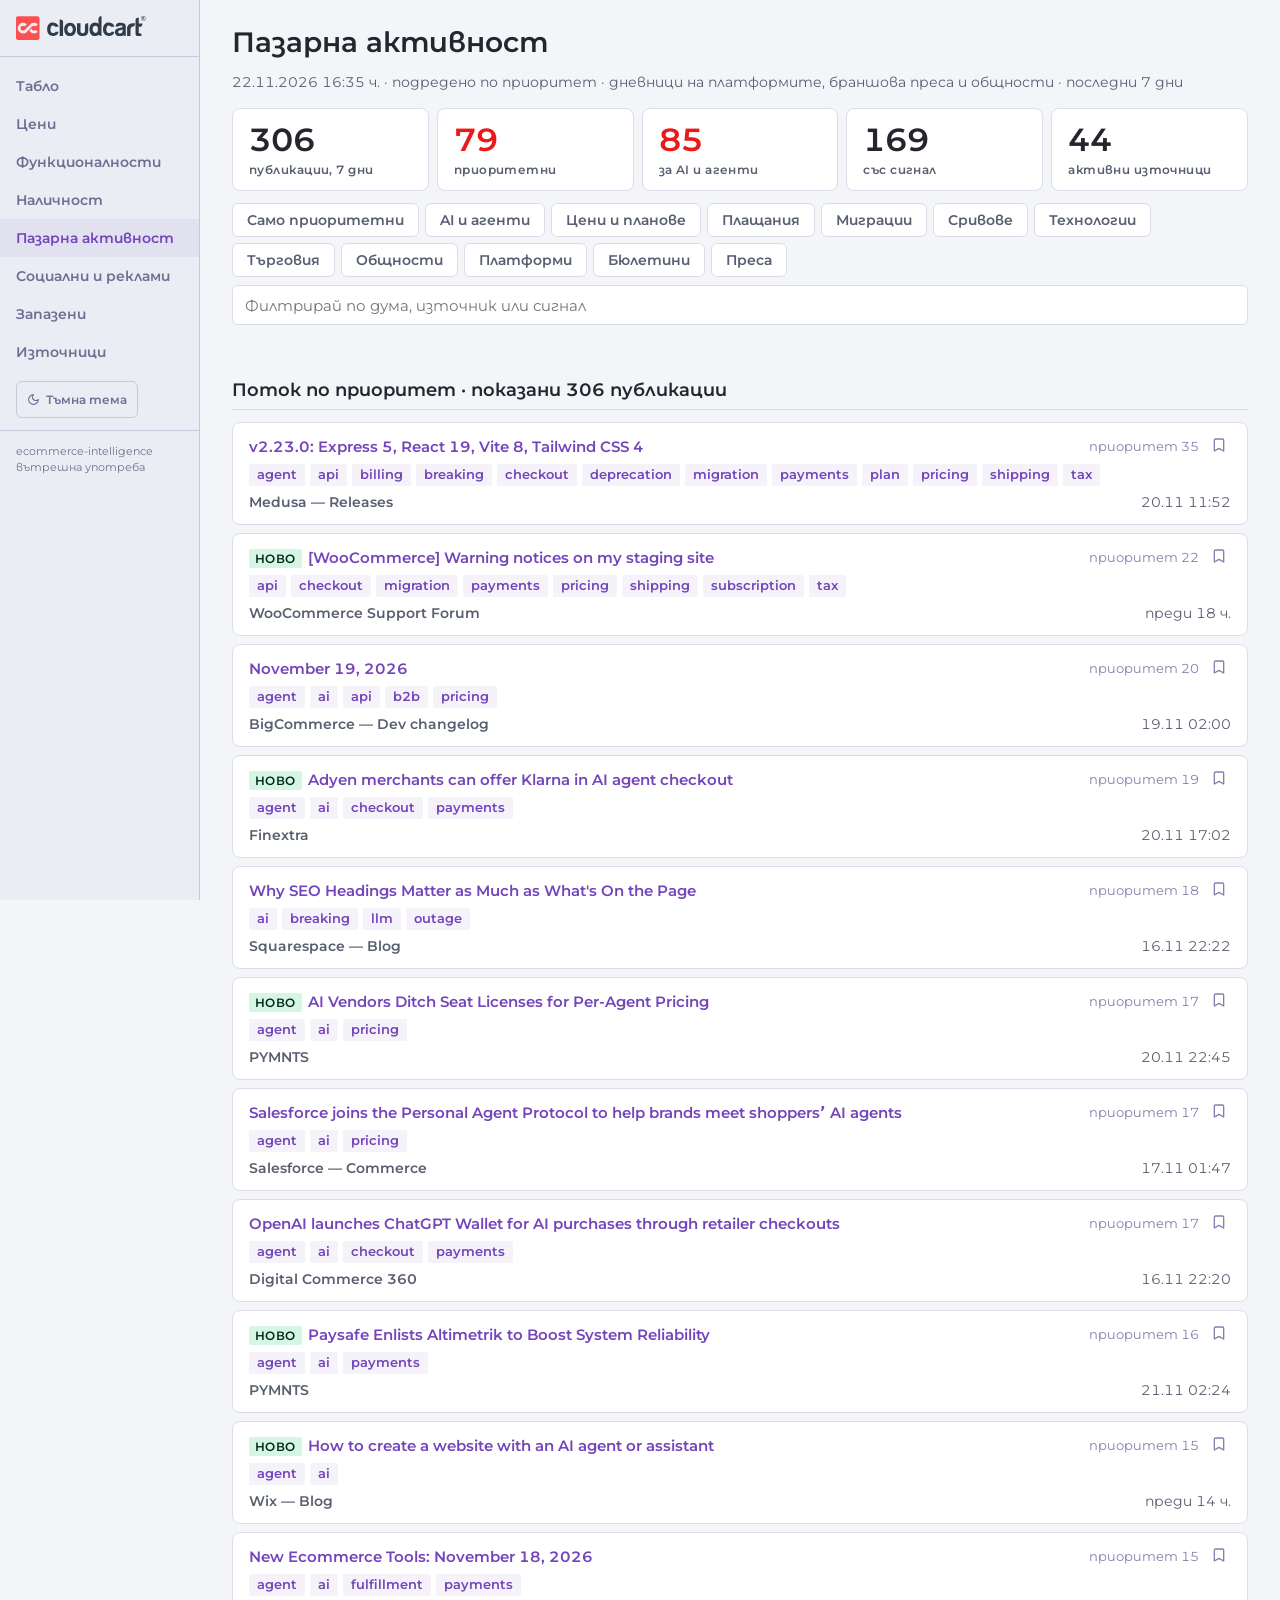
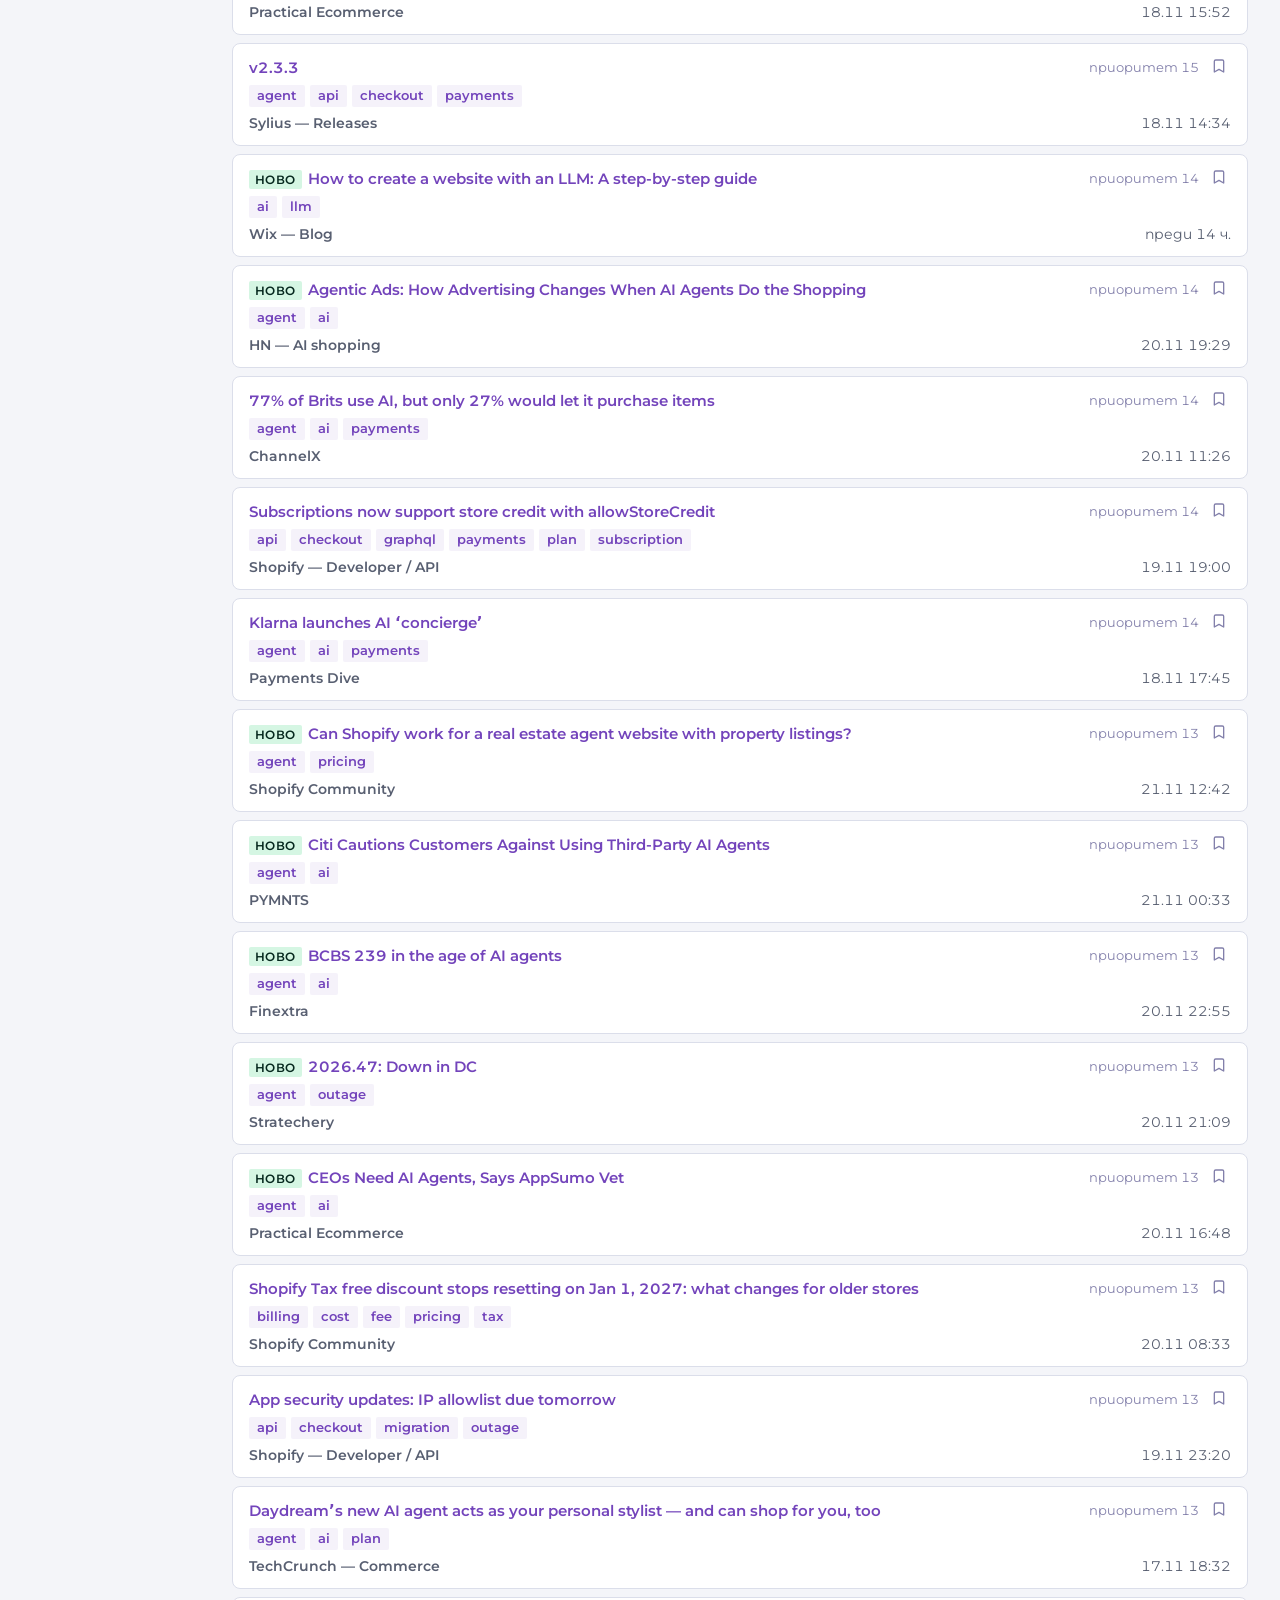
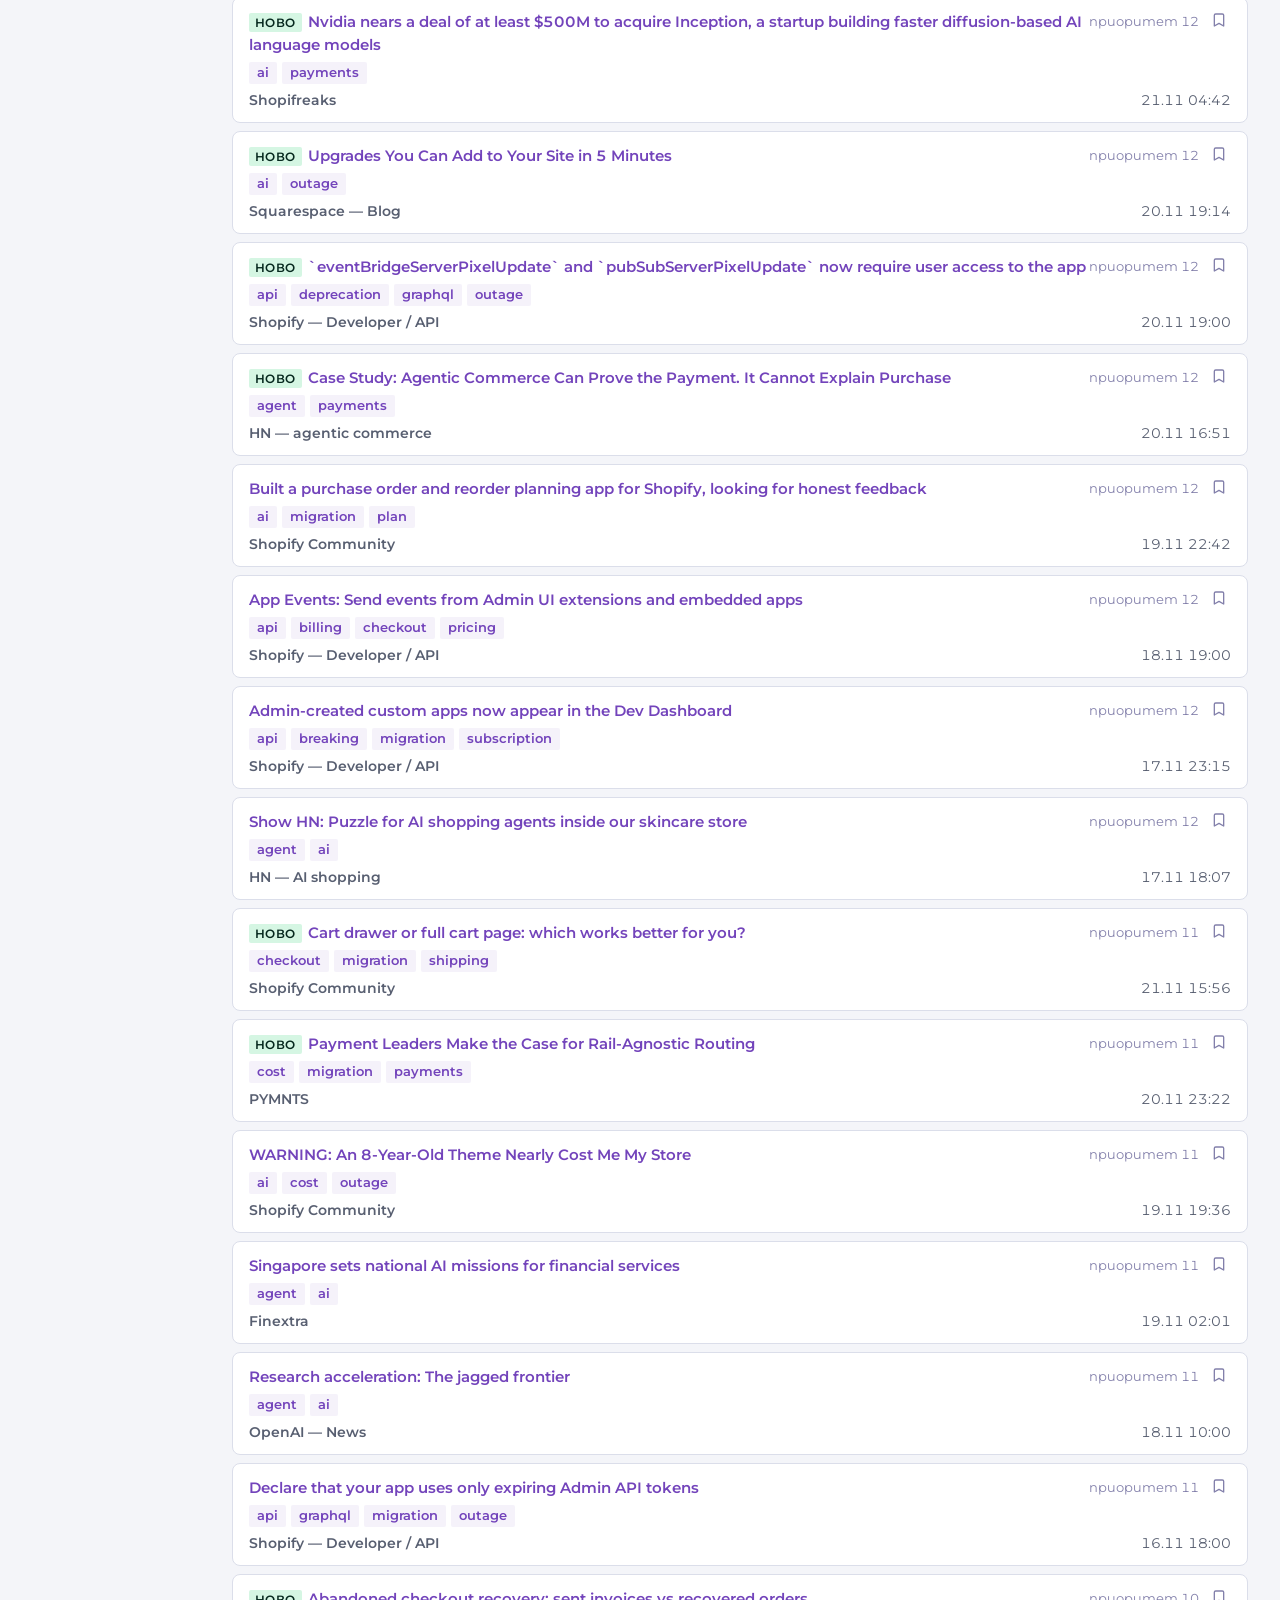
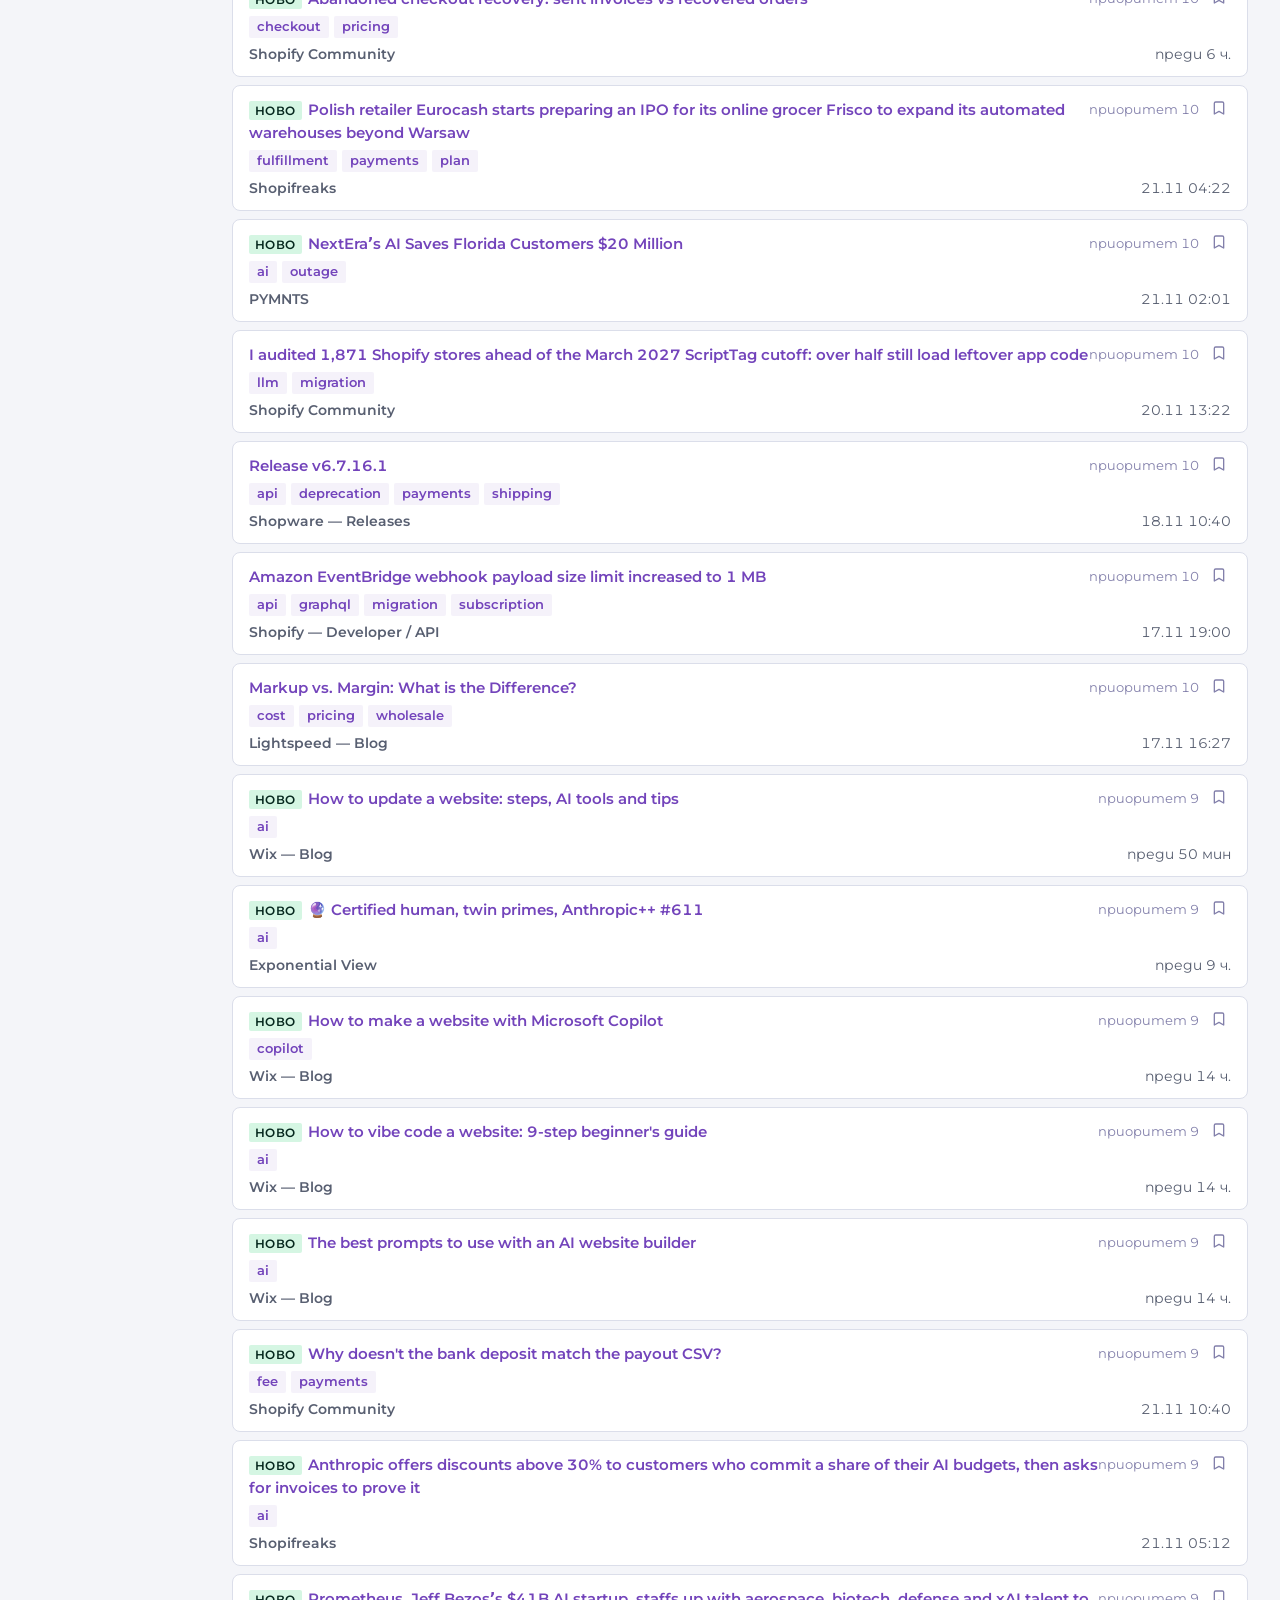
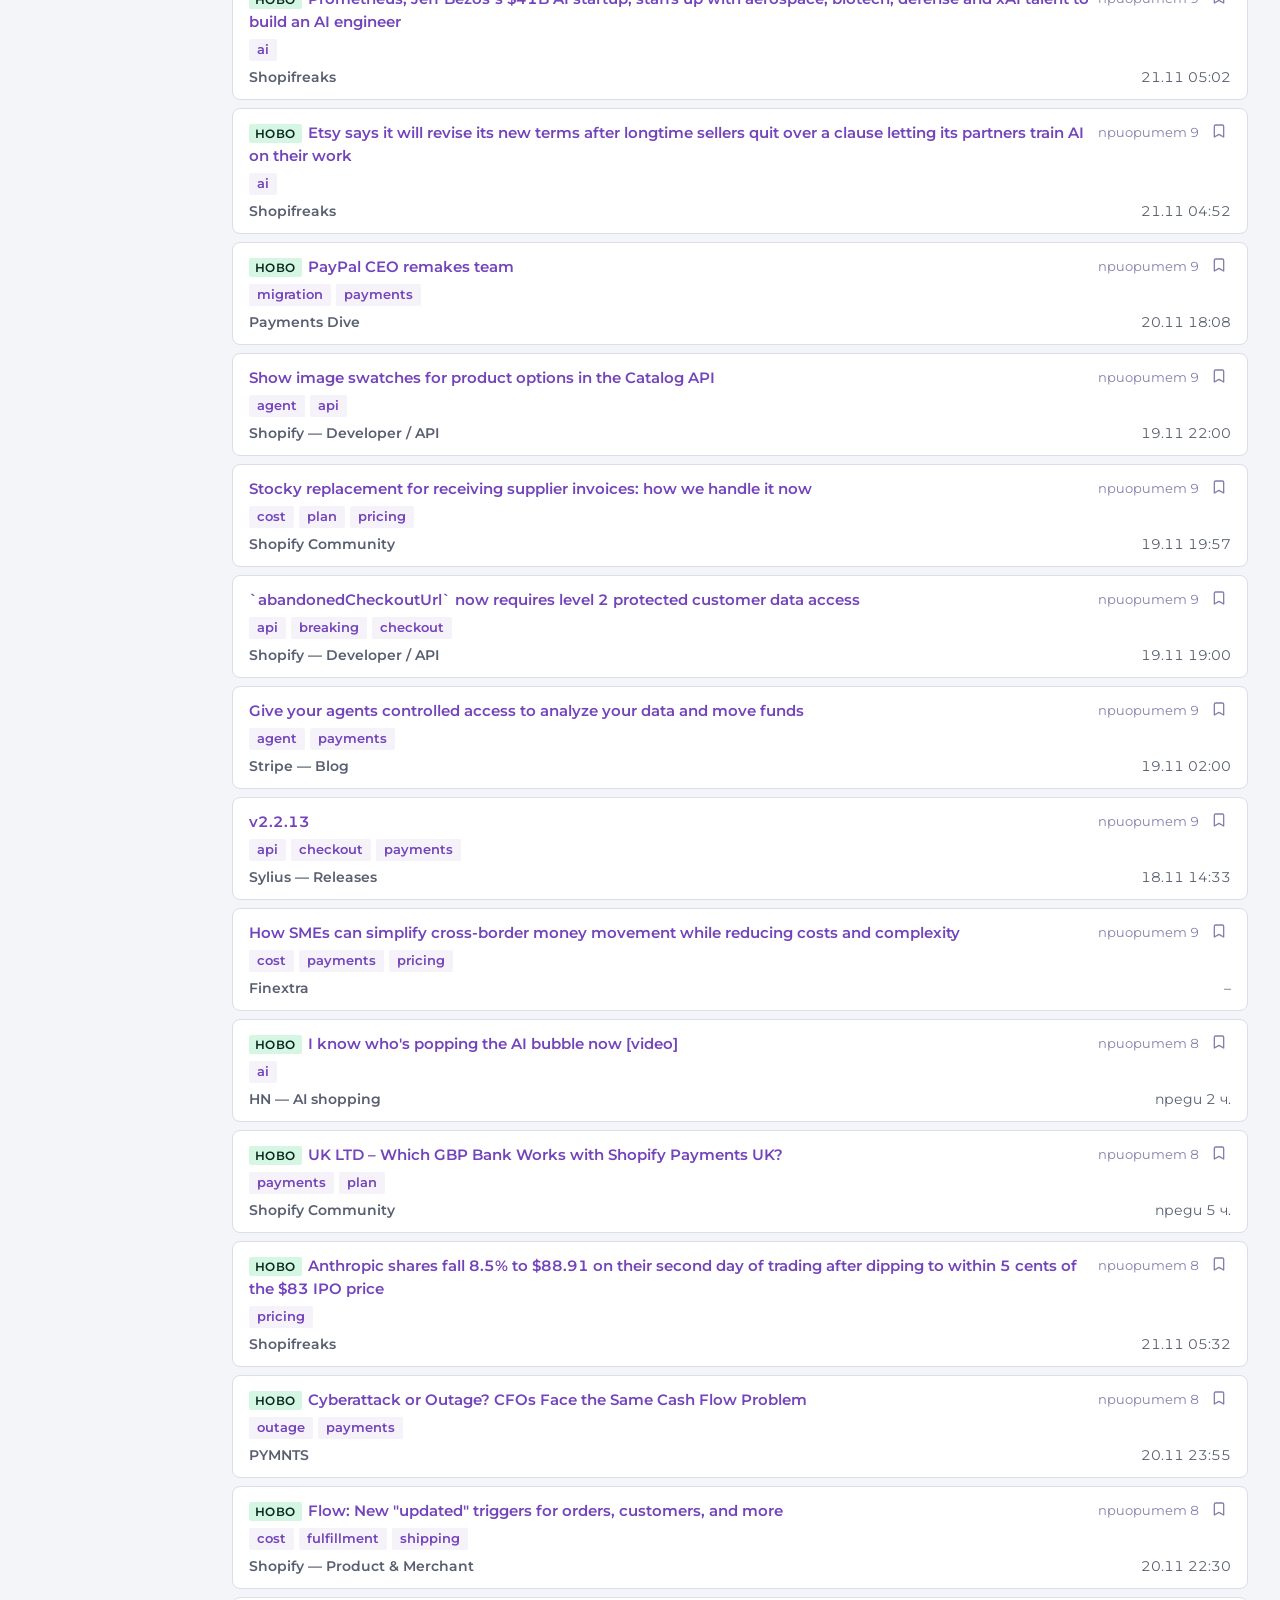
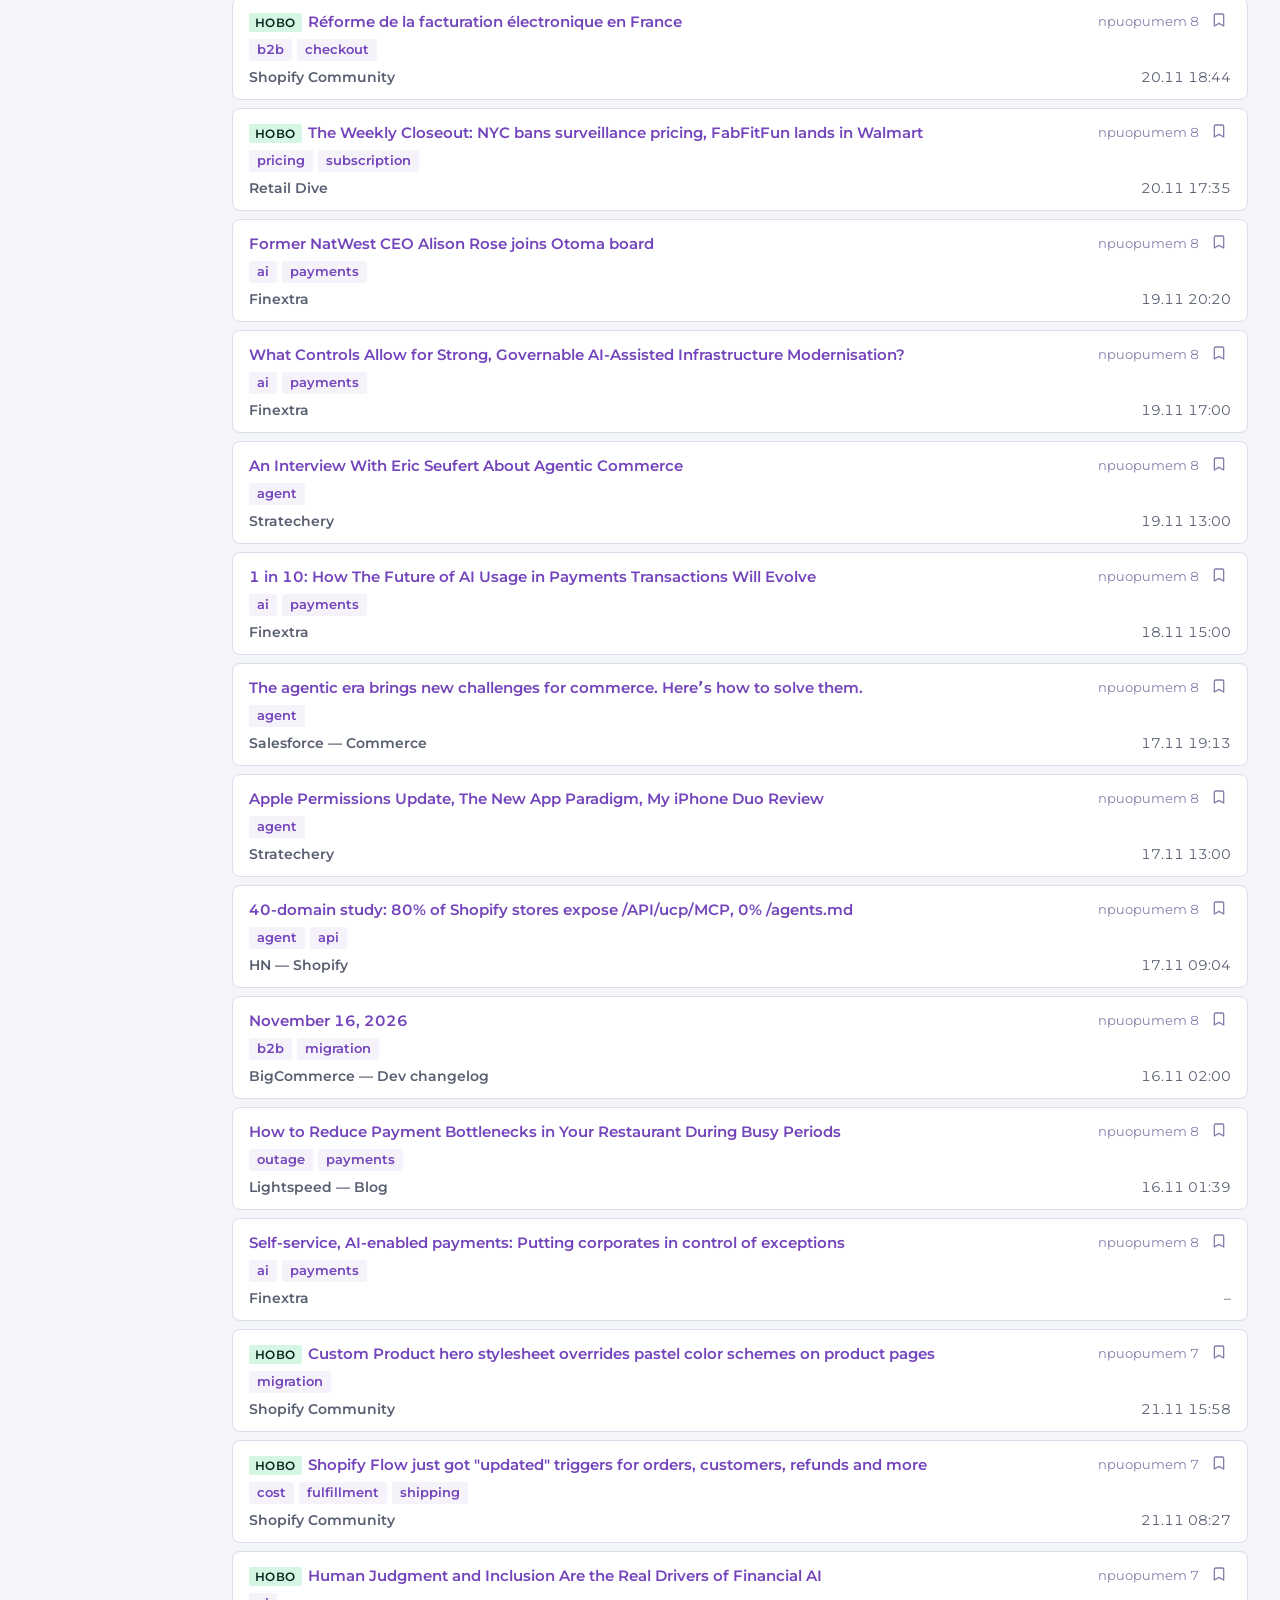
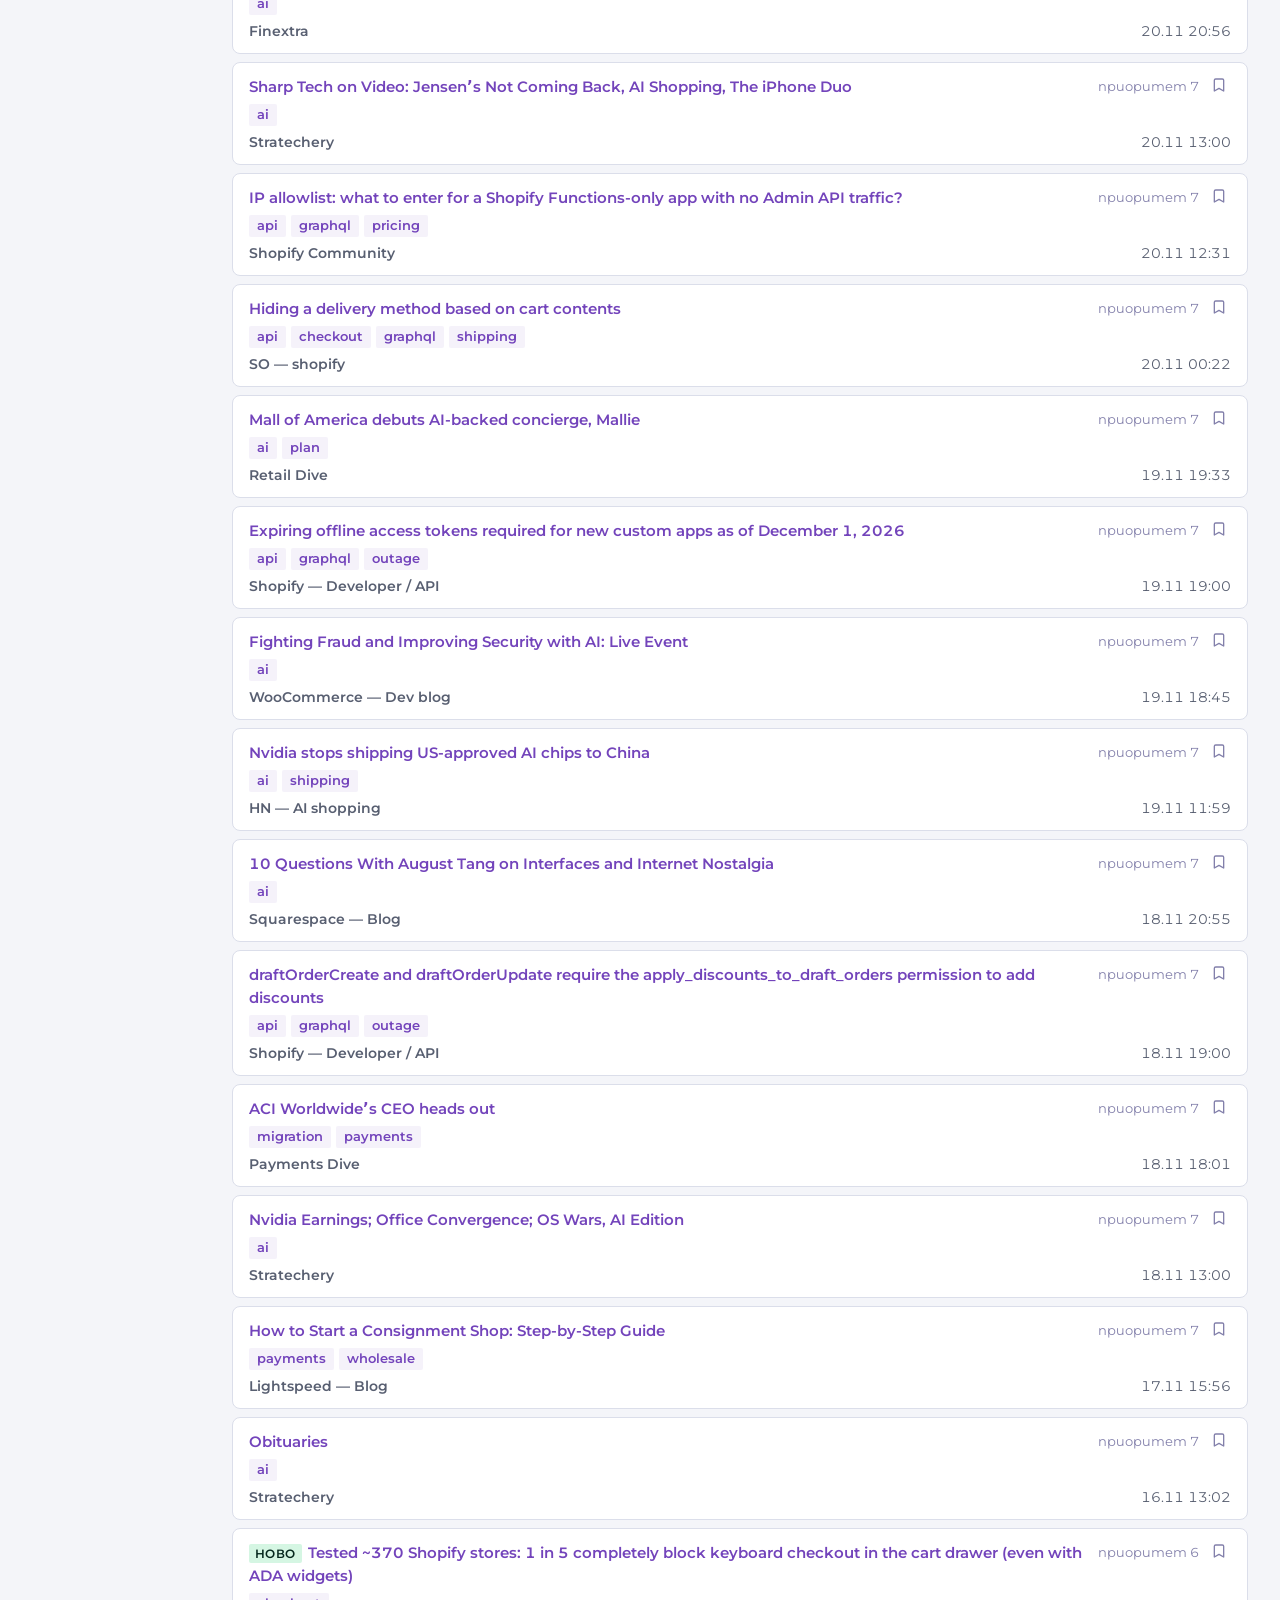
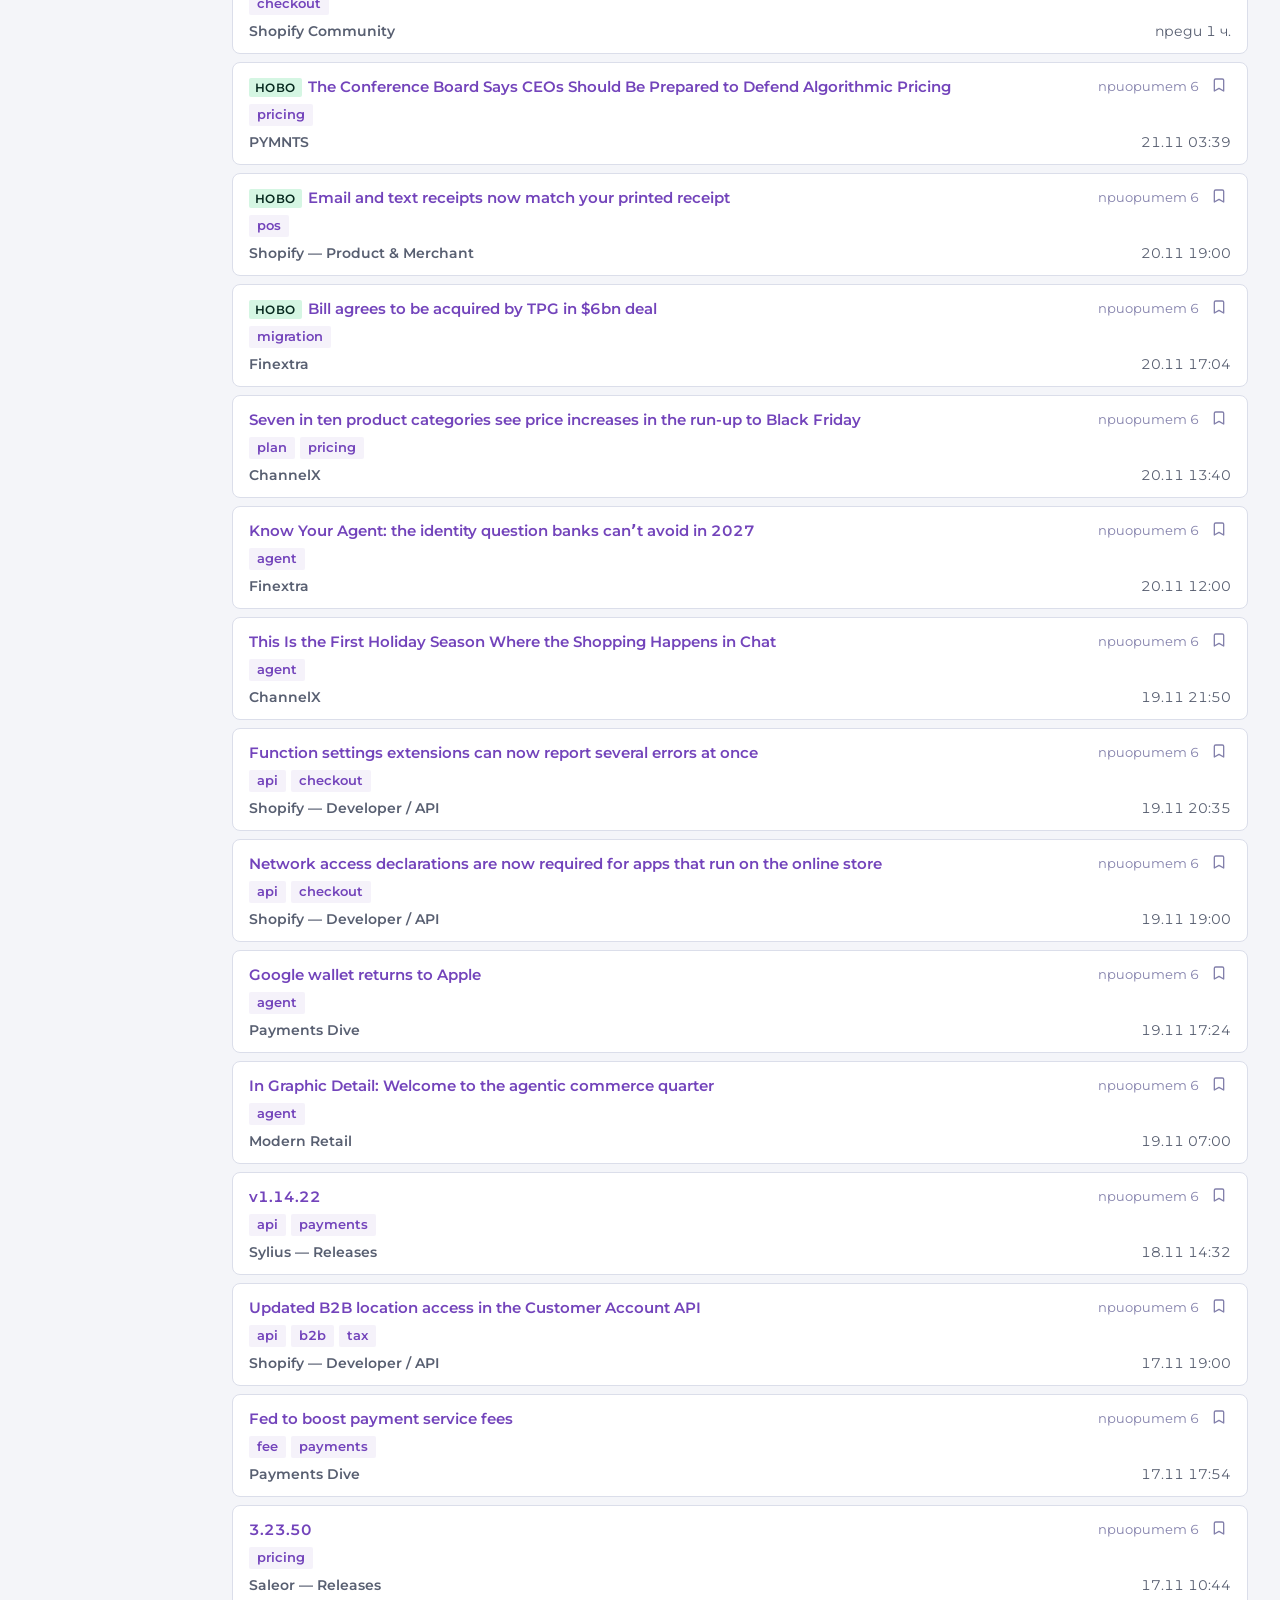
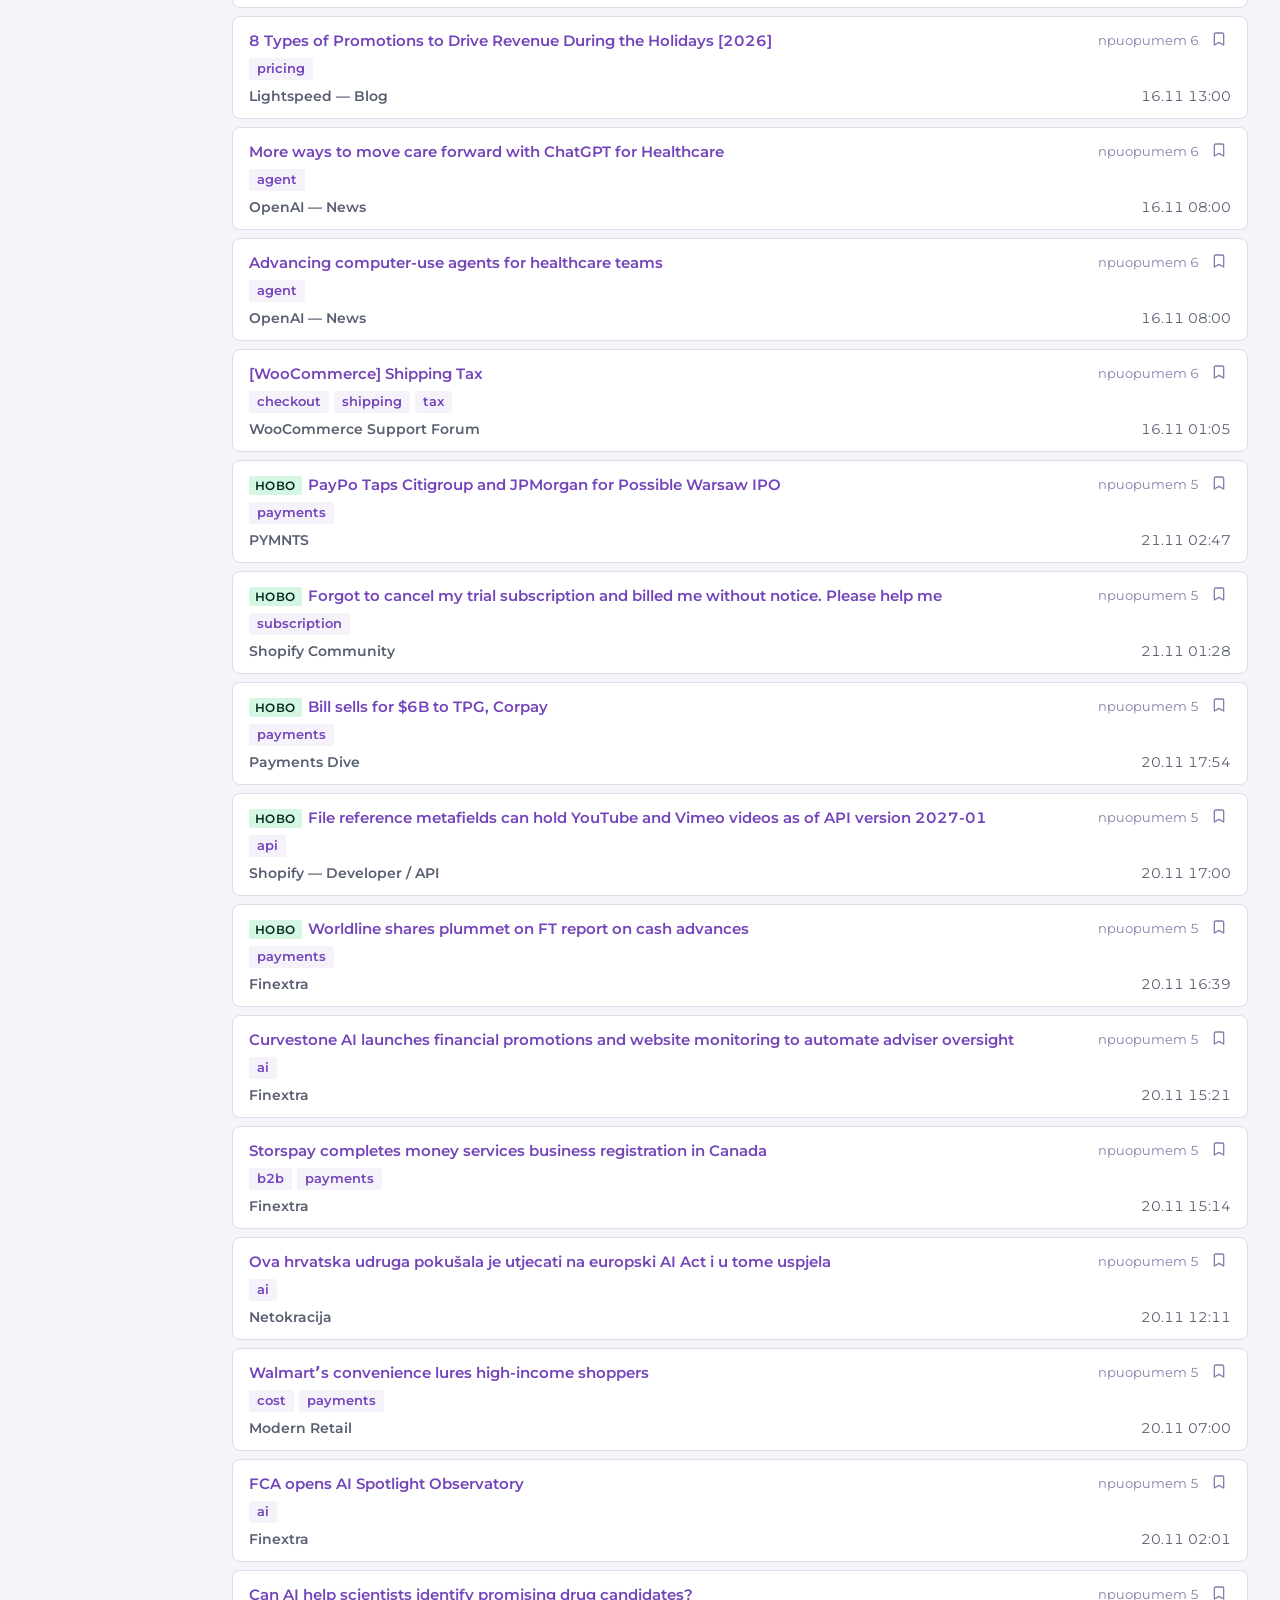
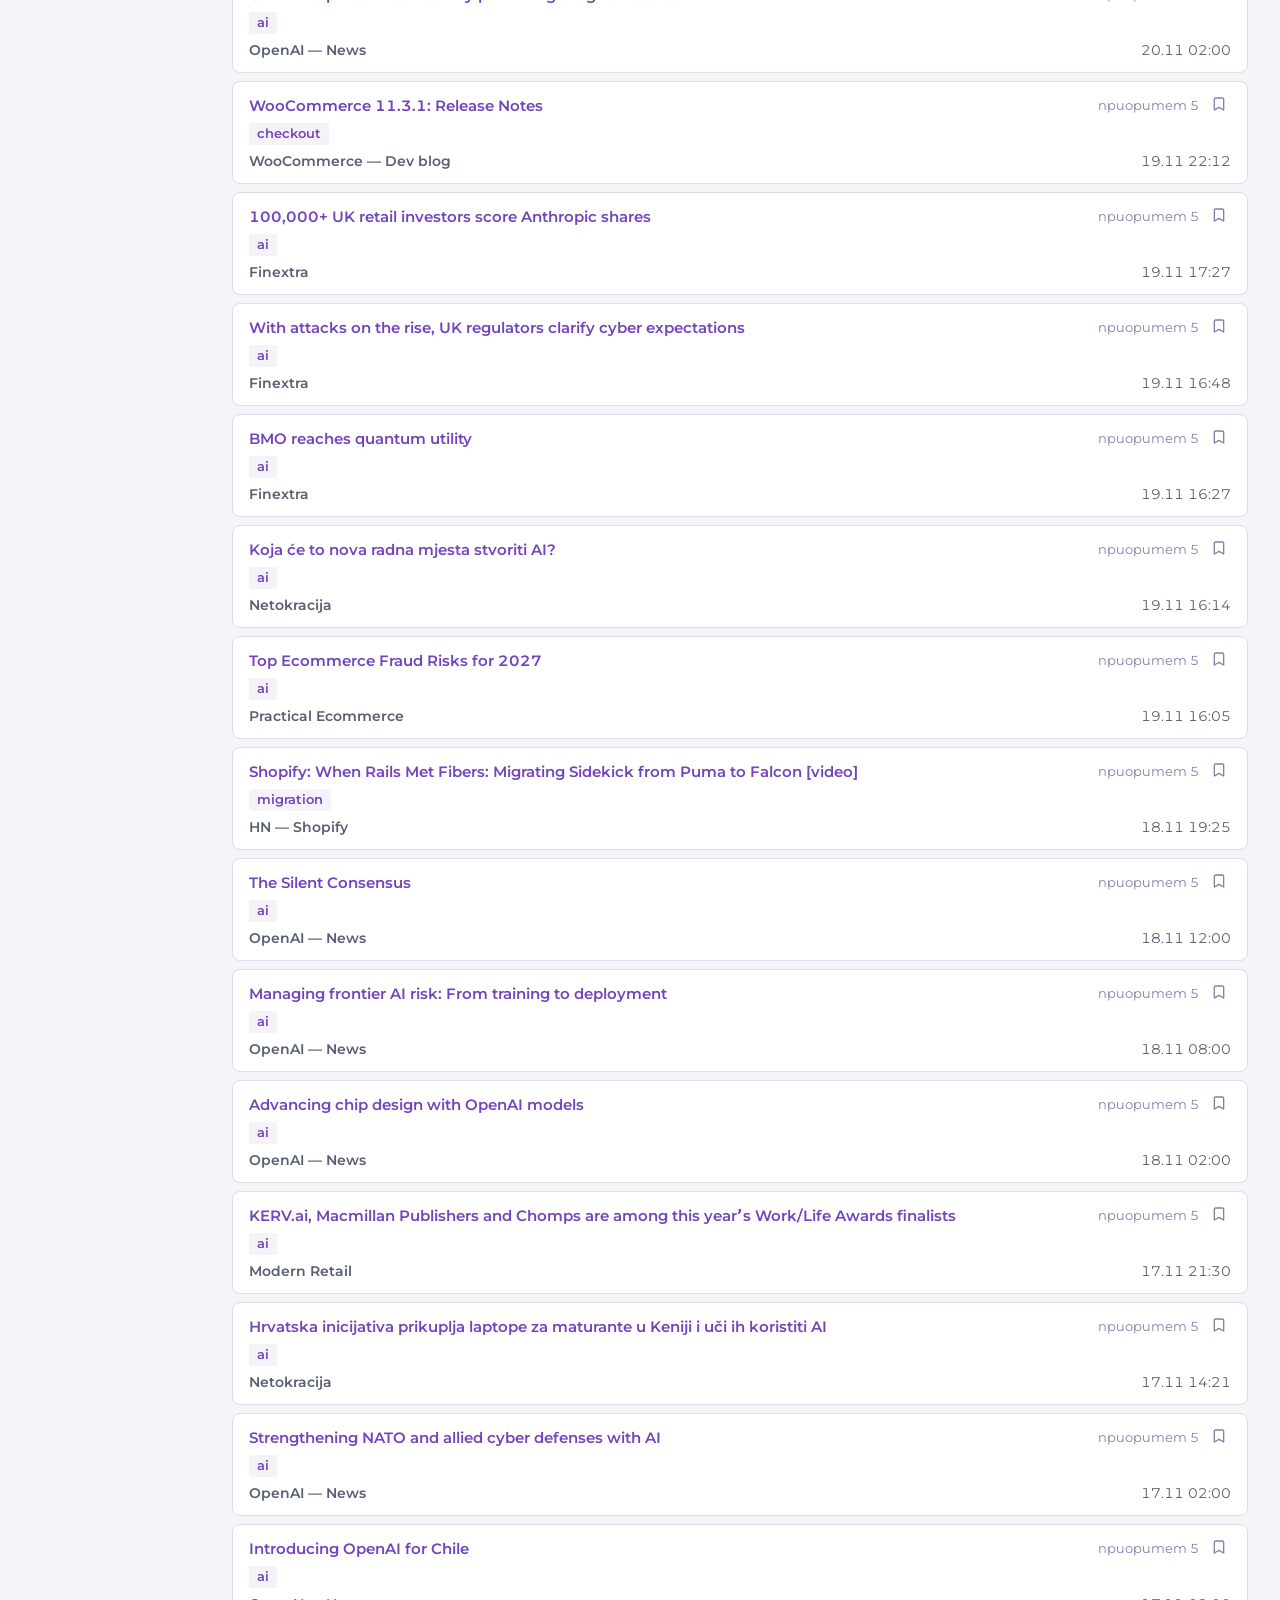
==== commit a4d9ee90: "chore: daily intel update [skip ci]" ====
--- a/reports/activity.html
+++ b/reports/activity.html
@@ -382,7 +382,7 @@
 		l-1.244-1.793h-0.401v1.731h-0.722V1.729h1.264c0.874,0,1.459,0.446,1.459,1.227c0,0.596-0.321,0.992-0.846,1.148l1.199,1.707
 		L197.389,5.979z M196.296,2.395h-0.554v1.229h0.51c0.479,0,0.771-0.194,0.771-0.616c0-0.426-0.258-0.625-0.728-0.625"/>
 </g>
-</svg></span><a class='sitem' href='index.html'>Табло</a><a class='sitem' href='pricing.html'>Цени</a><a class='sitem' href='features.html'>Функционалности</a><a class='sitem' href='availability.html'>Наличност</a><a class='sitem on' href='activity.html'>Пазарна активност</a><a class='sitem' href='social.html'>Социални и реклами</a><a class='sitem' href='saved.html'>Запазени</a><a class='sitem' href='sources.html'>Източници</a><button class=themebtn id=themebtn type=button><svg viewBox="0 0 24 24" fill="none" stroke="currentColor" stroke-width="2" stroke-linecap="round" stroke-linejoin="round"><path d="M12 3a6 6 0 0 0 9 9 9 9 0 1 1-9-9Z"/></svg><span class=tlab>Тъмна тема</span></button><div class=sfoot>ecommerce-intelligence<br>вътрешна употреба</div></aside><main class=main><div class=page-head><h1>Пазарна активност</h1><div class=meta>21.11.2026 16:42 ч. · подредено по приоритет · дневници на платформите, браншова преса и общности · последни 7 дни</div></div><div class=tiles><div class=tile><div class='n'>308</div><div class=l>публикации, 7 дни</div></div><div class=tile><div class='n hot'>85</div><div class=l>приоритетни</div></div><div class=tile><div class='n hot'>80</div><div class=l>за AI и агенти</div></div><div class=tile><div class='n'>173</div><div class=l>със сигнал</div></div><div class=tile><div class='n'>44</div><div class=l>активни източници</div></div></div><div class=chips><button type=button class=chip data-tag=prio>Само приоритетни</button><button type=button class=chip data-tag=ai data-group=theme>AI и агенти</button><button type=button class=chip data-tag=pricing data-group=theme>Цени и планове</button><button type=button class=chip data-tag=payments data-group=theme>Плащания</button><button type=button class=chip data-tag=migration data-group=theme>Миграции</button><button type=button class=chip data-tag=outage data-group=theme>Сривове</button><button type=button class=chip data-tag=tech data-group=theme>Технологии</button><button type=button class=chip data-tag=retail data-group=theme>Търговия</button><button type=button class=chip data-tag=community data-group=src>Общности</button><button type=button class=chip data-tag=platform data-group=src>Платформи</button><button type=button class=chip data-tag=newsletter data-group=src>Бюлетини</button><button type=button class=chip data-tag=press data-group=src>Преса</button></div><input id=filterbox placeholder='Филтрирай по дума, източник или сигнал'><h2>Поток по приоритет · показани <span id=viscount>308</span> публикации</h2><div class=filterable><div class=card data-tags='ai pricing payments migration tech retail platform prio'><button type=button class=favbtn data-fav="{&quot;u&quot;: &quot;https://github.com/medusajs/medusa/releases/tag/v2.23.0&quot;, &quot;t&quot;: &quot;v2.23.0: Express 5, React 19, Vite 8, Tailwind CSS 4&quot;, &quot;s&quot;: &quot;Medusa — Releases&quot;, &quot;d&quot;: &quot;20.11 11:52&quot;, &quot;g&quot;: [&quot;agent&quot;, &quot;api&quot;, &quot;billing&quot;, &quot;breaking&quot;, &quot;checkout&quot;, &quot;deprecation&quot;, &quot;migration&quot;, &quot;payments&quot;, &quot;plan&quot;, &quot;pricing&quot;, &quot;shipping&quot;, &quot;tax&quot;]}"><svg viewBox="0 0 24 24" fill="none" stroke="currentColor" stroke-width="2" stroke-linecap="round" stroke-linejoin="round"><path d="m19 21-7-4-7 4V5a2 2 0 0 1 2-2h10a2 2 0 0 1 2 2v16z"/></svg></button><span class=score>приоритет 37</span><span class=newmark>НОВО</span><a href='https://github.com/medusajs/medusa/releases/tag/v2.23.0' target=_blank>v2.23.0: Express 5, React 19, Vite 8, Tailwind CSS 4</a><div><span class=sig>agent</span><span class=sig>api</span><span class=sig>billing</span><span class=sig>breaking</span><span class=sig>checkout</span><span class=sig>deprecation</span><span class=sig>migration</span><span class=sig>payments</span><span class=sig>plan</span><span class=sig>pricing</span><span class=sig>shipping</span><span class=sig>tax</span></div><div class=row><span class=src>Medusa — Releases</span><span>20.11 11:52</span></div></div><div class=card data-tags='ai pricing tech retail platform prio'><button type=button class=favbtn data-fav="{&quot;u&quot;: &quot;https://docs.bigcommerce.com/developer/changelog/2026/11/19&quot;, &quot;t&quot;: &quot;November 19, 2026&quot;, &quot;s&quot;: &quot;BigCommerce — Dev changelog&quot;, &quot;d&quot;: &quot;19.11 02:00&quot;, &quot;g&quot;: [&quot;agent&quot;, &quot;ai&quot;, &quot;api&quot;, &quot;b2b&quot;, &quot;pricing&quot;]}"><svg viewBox="0 0 24 24" fill="none" stroke="currentColor" stroke-width="2" stroke-linecap="round" stroke-linejoin="round"><path d="m19 21-7-4-7 4V5a2 2 0 0 1 2-2h10a2 2 0 0 1 2 2v16z"/></svg></button><span class=score>приоритет 20</span><a href='https://docs.bigcommerce.com/developer/changelog/2026/11/19' target=_blank>November 19, 2026</a><div><span class=sig>agent</span><span class=sig>ai</span><span class=sig>api</span><span class=sig>b2b</span><span class=sig>pricing</span></div><div class=row><span class=src>BigCommerce — Dev changelog</span><span>19.11 02:00</span></div></div><div class=card data-tags='ai payments press prio'><button type=button class=favbtn data-fav="{&quot;u&quot;: &quot;https://www.finextra.com/pressarticle/111751/adyen-merchants-can-offer-klarna-in-ai-agent-checkout?utm_medium=rssfinextra&amp;utm_source=finextrafeed&quot;, &quot;t&quot;: &quot;Adyen merchants can offer Klarna in AI agent checkout&quot;, &quot;s&quot;: &quot;Finextra&quot;, &quot;d&quot;: &quot;преди 23 ч.&quot;, &quot;g&quot;: [&quot;agent&quot;, &quot;ai&quot;, &quot;checkout&quot;, &quot;payments&quot;]}"><svg viewBox="0 0 24 24" fill="none" stroke="currentColor" stroke-width="2" stroke-linecap="round" stroke-linejoin="round"><path d="m19 21-7-4-7 4V5a2 2 0 0 1 2-2h10a2 2 0 0 1 2 2v16z"/></svg></button><span class=score>приоритет 19</span><span class=newmark>НОВО</span><a href='https://www.finextra.com/pressarticle/111751/adyen-merchants-can-offer-klarna-in-ai-agent-checkout?utm_medium=rssfinextra&amp;utm_source=finextrafeed' target=_blank>Adyen merchants can offer Klarna in AI agent checkout</a><div><span class=sig>agent</span><span class=sig>ai</span><span class=sig>checkout</span><span class=sig>payments</span></div><div class=row><span class=src>Finextra</span><span>преди 23 ч.</span></div></div><div class=card data-tags='ai outage tech platform prio'><button type=button class=favbtn data-fav="{&quot;u&quot;: &quot;https://www.squarespace.com/blog/seo-headings&quot;, &quot;t&quot;: &quot;Why SEO Headings Matter as Much as What&#x27;s On the Page&quot;, &quot;s&quot;: &quot;Squarespace — Blog&quot;, &quot;d&quot;: &quot;16.11 22:22&quot;, &quot;g&quot;: [&quot;ai&quot;, &quot;breaking&quot;, &quot;llm&quot;, &quot;outage&quot;]}"><svg viewBox="0 0 24 24" fill="none" stroke="currentColor" stroke-width="2" stroke-linecap="round" stroke-linejoin="round"><path d="m19 21-7-4-7 4V5a2 2 0 0 1 2-2h10a2 2 0 0 1 2 2v16z"/></svg></button><span class=score>приоритет 18</span><a href='https://www.squarespace.com/blog/seo-headings' target=_blank>Why SEO Headings Matter as Much as What&#x27;s On the Page</a><div><span class=sig>ai</span><span class=sig>breaking</span><span class=sig>llm</span><span class=sig>outage</span></div><div class=row><span class=src>Squarespace — Blog</span><span>16.11 22:22</span></div></div><div class=card data-tags='ai pricing press prio'><button type=button class=favbtn data-fav="{&quot;u&quot;: &quot;https://www.pymnts.com/news/artificial-intelligence/2026/ai-vendors-ditch-seat-licenses-per-agent-pricing/&quot;, &quot;t&quot;: &quot;AI Vendors Ditch Seat Licenses for Per-Agent Pricing&quot;, &quot;s&quot;: &quot;PYMNTS&quot;, &quot;d&quot;: &quot;преди 17 ч.&quot;, &quot;g&quot;: [&quot;agent&quot;, &quot;ai&quot;, &quot;pricing&quot;]}"><svg viewBox="0 0 24 24" fill="none" stroke="currentColor" stroke-width="2" stroke-linecap="round" stroke-linejoin="round"><path d="m19 21-7-4-7 4V5a2 2 0 0 1 2-2h10a2 2 0 0 1 2 2v16z"/></svg></button><span class=score>приоритет 17</span><span class=newmark>НОВО</span><a href='https://www.pymnts.com/news/artificial-intelligence/2026/ai-vendors-ditch-seat-licenses-per-agent-pricing/' target=_blank>AI Vendors Ditch Seat Licenses for Per-Agent Pricing</a><div><span class=sig>agent</span><span class=sig>ai</span><span class=sig>pricing</span></div><div class=row><span class=src>PYMNTS</span><span>преди 17 ч.</span></div></div><div class=card data-tags='ai pricing platform prio'><button type=button class=favbtn data-fav="{&quot;u&quot;: &quot;https://www.salesforce.com/blog/salesforce-joins-personal-agent-protocol/&quot;, &quot;t&quot;: &quot;Salesforce joins the Personal Agent Protocol to help brands meet shoppers’ AI agents&quot;, &quot;s&quot;: &quot;Salesforce — Commerce&quot;, &quot;d&quot;: &quot;17.11 01:47&quot;, &quot;g&quot;: [&quot;agent&quot;, &quot;ai&quot;, &quot;pricing&quot;]}"><svg viewBox="0 0 24 24" fill="none" stroke="currentColor" stroke-width="2" stroke-linecap="round" stroke-linejoin="round"><path d="m19 21-7-4-7 4V5a2 2 0 0 1 2-2h10a2 2 0 0 1 2 2v16z"/></svg></button><span class=score>приоритет 17</span><a href='https://www.salesforce.com/blog/salesforce-joins-personal-agent-protocol/' target=_blank>Salesforce joins the Personal Agent Protocol to help brands meet shoppers’ AI agents</a><div><span class=sig>agent</span><span class=sig>ai</span><span class=sig>pricing</span></div><div class=row><span class=src>Salesforce — Commerce</span><span>17.11 01:47</span></div></div><div class=card data-tags='ai payments press prio'><button type=button class=favbtn data-fav="{&quot;u&quot;: &quot;https://www.digitalcommerce360.com/2026/11/16/openai-chatgpt-wallet-for-ai-purchases-through-retailer-checkouts/&quot;, &quot;t&quot;: &quot;OpenAI launches ChatGPT Wallet for AI purchases through retailer checkouts&quot;, &quot;s&quot;: &quot;Digital Commerce 360&quot;, &quot;d&quot;: &quot;16.11 22:20&quot;, &quot;g&quot;: [&quot;agent&quot;, &quot;ai&quot;, &quot;checkout&quot;, &quot;payments&quot;]}"><svg viewBox="0 0 24 24" fill="none" stroke="currentColor" stroke-width="2" stroke-linecap="round" stroke-linejoin="round"><path d="m19 21-7-4-7 4V5a2 2 0 0 1 2-2h10a2 2 0 0 1 2 2v16z"/></svg></button><span class=score>приоритет 17</span><a href='https://www.digitalcommerce360.com/2026/11/16/openai-chatgpt-wallet-for-ai-purchases-through-retailer-checkouts/' target=_blank>OpenAI launches ChatGPT Wallet for AI purchases through retailer checkouts</a><div><span class=sig>agent</span><span class=sig>ai</span><span class=sig>checkout</span><span class=sig>payments</span></div><div class=row><span class=src>Digital Commerce 360</span><span>16.11 22:20</span></div></div><div class=card data-tags='pricing payments outage tech retail community prio'><button type=button class=favbtn data-fav="{&quot;u&quot;: &quot;https://wordpress.org/support/topic/api-connection-unsuccessful-4/&quot;, &quot;t&quot;: &quot;[WooCommerce] API connection unsuccessful&quot;, &quot;s&quot;: &quot;WooCommerce Support Forum&quot;, &quot;d&quot;: &quot;15.11 02:02&quot;, &quot;g&quot;: [&quot;api&quot;, &quot;checkout&quot;, &quot;outage&quot;, &quot;payments&quot;, &quot;pricing&quot;, &quot;shipping&quot;, &quot;tax&quot;]}"><svg viewBox="0 0 24 24" fill="none" stroke="currentColor" stroke-width="2" stroke-linecap="round" stroke-linejoin="round"><path d="m19 21-7-4-7 4V5a2 2 0 0 1 2-2h10a2 2 0 0 1 2 2v16z"/></svg></button><span class=score>приоритет 17</span><a href='https://wordpress.org/support/topic/api-connection-unsuccessful-4/' target=_blank>[WooCommerce] API connection unsuccessful</a><div><span class=sig>api</span><span class=sig>checkout</span><span class=sig>outage</span><span class=sig>payments</span><span class=sig>pricing</span><span class=sig>shipping</span><span class=sig>tax</span></div><div class=row><span class=src>WooCommerce Support Forum</span><span>15.11 02:02</span></div></div><div class=card data-tags='ai payments press prio'><button type=button class=favbtn data-fav="{&quot;u&quot;: &quot;https://www.pymnts.com/partnerships/2026/paysafe-enlists-altimetrik-to-boost-system-reliability/&quot;, &quot;t&quot;: &quot;Paysafe Enlists Altimetrik to Boost System Reliability&quot;, &quot;s&quot;: &quot;PYMNTS&quot;, &quot;d&quot;: &quot;преди 14 ч.&quot;, &quot;g&quot;: [&quot;agent&quot;, &quot;ai&quot;, &quot;payments&quot;]}"><svg viewBox="0 0 24 24" fill="none" stroke="currentColor" stroke-width="2" stroke-linecap="round" stroke-linejoin="round"><path d="m19 21-7-4-7 4V5a2 2 0 0 1 2-2h10a2 2 0 0 1 2 2v16z"/></svg></button><span class=score>приоритет 16</span><span class=newmark>НОВО</span><a href='https://www.pymnts.com/partnerships/2026/paysafe-enlists-altimetrik-to-boost-system-reliability/' target=_blank>Paysafe Enlists Altimetrik to Boost System Reliability</a><div><span class=sig>agent</span><span class=sig>ai</span><span class=sig>payments</span></div><div class=row><span class=src>PYMNTS</span><span>преди 14 ч.</span></div></div><div class=card data-tags='ai payments press prio'><button type=button class=favbtn data-fav="{&quot;u&quot;: &quot;https://channelx.world/2026/11/77-of-brits-use-ai-but-only-27-would-let-it-purchase-items/&quot;, &quot;t&quot;: &quot;77% of Brits use AI, but only 27% would let it purchase items&quot;, &quot;s&quot;: &quot;ChannelX&quot;, &quot;d&quot;: &quot;20.11 11:26&quot;, &quot;g&quot;: [&quot;agent&quot;, &quot;ai&quot;, &quot;payments&quot;]}"><svg viewBox="0 0 24 24" fill="none" stroke="currentColor" stroke-width="2" stroke-linecap="round" stroke-linejoin="round"><path d="m19 21-7-4-7 4V5a2 2 0 0 1 2-2h10a2 2 0 0 1 2 2v16z"/></svg></button><span class=score>приоритет 16</span><span class=newmark>НОВО</span><a href='https://channelx.world/2026/11/77-of-brits-use-ai-but-only-27-would-let-it-purchase-items/' target=_blank>77% of Brits use AI, but only 27% would let it purchase items</a><div><span class=sig>agent</span><span class=sig>ai</span><span class=sig>payments</span></div><div class=row><span class=src>ChannelX</span><span>20.11 11:26</span></div></div><div class=card data-tags='pricing payments tech platform prio'><button type=button class=favbtn data-fav="{&quot;u&quot;: &quot;https://shopify.dev/changelog/subscriptions-now-support-store-credit-with-allowstorecredit&quot;, &quot;t&quot;: &quot;Subscriptions now support store credit with allowStoreCredit&quot;, &quot;s&quot;: &quot;Shopify — Developer / API&quot;, &quot;d&quot;: &quot;19.11 19:00&quot;, &quot;g&quot;: [&quot;api&quot;, &quot;checkout&quot;, &quot;graphql&quot;, &quot;payments&quot;, &quot;plan&quot;, &quot;subscription&quot;]}"><svg viewBox="0 0 24 24" fill="none" stroke="currentColor" stroke-width="2" stroke-linecap="round" stroke-linejoin="round"><path d="m19 21-7-4-7 4V5a2 2 0 0 1 2-2h10a2 2 0 0 1 2 2v16z"/></svg></button><span class=score>приоритет 16</span><span class=newmark>НОВО</span><a href='https://shopify.dev/changelog/subscriptions-now-support-store-credit-with-allowstorecredit' target=_blank>Subscriptions now support store credit with allowStoreCredit</a><div><span class=sig>api</span><span class=sig>checkout</span><span class=sig>graphql</span><span class=sig>payments</span><span class=sig>plan</span><span class=sig>subscription</span></div><div class=row><span class=src>Shopify — Developer / API</span><span>19.11 19:00</span></div></div><div class=card data-tags='pricing payments community prio'><button type=button class=favbtn data-fav="{&quot;u&quot;: &quot;https://community.shopify.com/t/shopify-tax-free-discount-stops-resetting-on-jan-1-2027-what-changes-for-older-stores/719194&quot;, &quot;t&quot;: &quot;Shopify Tax free discount stops resetting on Jan 1, 2027: what changes for older stores&quot;, &quot;s&quot;: &quot;Shopify Community&quot;, &quot;d&quot;: &quot;20.11 08:33&quot;, &quot;g&quot;: [&quot;billing&quot;, &quot;cost&quot;, &quot;fee&quot;, &quot;pricing&quot;, &quot;tax&quot;]}"><svg viewBox="0 0 24 24" fill="none" stroke="currentColor" stroke-width="2" stroke-linecap="round" stroke-linejoin="round"><path d="m19 21-7-4-7 4V5a2 2 0 0 1 2-2h10a2 2 0 0 1 2 2v16z"/></svg></button><span class=score>приоритет 15</span><span class=newmark>НОВО</span><a href='https://community.shopify.com/t/shopify-tax-free-discount-stops-resetting-on-jan-1-2027-what-changes-for-older-stores/719194' target=_blank>Shopify Tax free discount stops resetting on Jan 1, 2027: what changes for older stores</a><div><span class=sig>billing</span><span class=sig>cost</span><span class=sig>fee</span><span class=sig>pricing</span><span class=sig>tax</span></div><div class=row><span class=src>Shopify Community</span><span>20.11 08:33</span></div></div><div class=card data-tags='payments migration outage tech platform prio'><button type=button class=favbtn data-fav="{&quot;u&quot;: &quot;https://shopify.dev/changelog/app-security-updates-ip-allowlist-due-tomorrow&quot;, &quot;t&quot;: &quot;App security updates: IP allowlist due tomorrow&quot;, &quot;s&quot;: &quot;Shopify — Developer / API&quot;, &quot;d&quot;: &quot;19.11 23:20&quot;, &quot;g&quot;: [&quot;api&quot;, &quot;checkout&quot;, &quot;migration&quot;, &quot;outage&quot;]}"><svg viewBox="0 0 24 24" fill="none" stroke="currentColor" stroke-width="2" stroke-linecap="round" stroke-linejoin="round"><path d="m19 21-7-4-7 4V5a2 2 0 0 1 2-2h10a2 2 0 0 1 2 2v16z"/></svg></button><span class=score>приоритет 15</span><span class=newmark>НОВО</span><a href='https://shopify.dev/changelog/app-security-updates-ip-allowlist-due-tomorrow' target=_blank>App security updates: IP allowlist due tomorrow</a><div><span class=sig>api</span><span class=sig>checkout</span><span class=sig>migration</span><span class=sig>outage</span></div><div class=row><span class=src>Shopify — Developer / API</span><span>19.11 23:20</span></div></div><div class=card data-tags='ai payments retail press prio'><button type=button class=favbtn data-fav="{&quot;u&quot;: &quot;https://www.practicalecommerce.com/new-ecommerce-tools-november-18-2026&quot;, &quot;t&quot;: &quot;New Ecommerce Tools: November 18, 2026&quot;, &quot;s&quot;: &quot;Practical Ecommerce&quot;, &quot;d&quot;: &quot;18.11 15:52&quot;, &quot;g&quot;: [&quot;agent&quot;, &quot;ai&quot;, &quot;fulfillment&quot;, &quot;payments&quot;]}"><svg viewBox="0 0 24 24" fill="none" stroke="currentColor" stroke-width="2" stroke-linecap="round" stroke-linejoin="round"><path d="m19 21-7-4-7 4V5a2 2 0 0 1 2-2h10a2 2 0 0 1 2 2v16z"/></svg></button><span class=score>приоритет 15</span><a href='https://www.practicalecommerce.com/new-ecommerce-tools-november-18-2026' target=_blank>New Ecommerce Tools: November 18, 2026</a><div><span class=sig>agent</span><span class=sig>ai</span><span class=sig>fulfillment</span><span class=sig>payments</span></div><div class=row><span class=src>Practical Ecommerce</span><span>18.11 15:52</span></div></div><div class=card data-tags='ai payments tech platform prio'><button type=button class=favbtn data-fav="{&quot;u&quot;: &quot;https://github.com/Sylius/Sylius/releases/tag/v2.3.3&quot;, &quot;t&quot;: &quot;v2.3.3&quot;, &quot;s&quot;: &quot;Sylius — Releases&quot;, &quot;d&quot;: &quot;18.11 14:34&quot;, &quot;g&quot;: [&quot;agent&quot;, &quot;api&quot;, &quot;checkout&quot;, &quot;payments&quot;]}"><svg viewBox="0 0 24 24" fill="none" stroke="currentColor" stroke-width="2" stroke-linecap="round" stroke-linejoin="round"><path d="m19 21-7-4-7 4V5a2 2 0 0 1 2-2h10a2 2 0 0 1 2 2v16z"/></svg></button><span class=score>приоритет 15</span><a href='https://github.com/Sylius/Sylius/releases/tag/v2.3.3' target=_blank>v2.3.3</a><div><span class=sig>agent</span><span class=sig>api</span><span class=sig>checkout</span><span class=sig>payments</span></div><div class=row><span class=src>Sylius — Releases</span><span>18.11 14:34</span></div></div><div class=card data-tags='ai community prio'><button type=button class=favbtn data-fav="{&quot;u&quot;: &quot;https://alok929699.substack.com/p/agentic-ads-how-advertising-changes&quot;, &quot;t&quot;: &quot;Agentic Ads: How Advertising Changes When AI Agents Do the Shopping&quot;, &quot;s&quot;: &quot;HN — AI shopping&quot;, &quot;d&quot;: &quot;преди 21 ч.&quot;, &quot;g&quot;: [&quot;agent&quot;, &quot;ai&quot;]}"><svg viewBox="0 0 24 24" fill="none" stroke="currentColor" stroke-width="2" stroke-linecap="round" stroke-linejoin="round"><path d="m19 21-7-4-7 4V5a2 2 0 0 1 2-2h10a2 2 0 0 1 2 2v16z"/></svg></button><span class=score>приоритет 14</span><span class=newmark>НОВО</span><a href='https://alok929699.substack.com/p/agentic-ads-how-advertising-changes' target=_blank>Agentic Ads: How Advertising Changes When AI Agents Do the Shopping</a><div><span class=sig>agent</span><span class=sig>ai</span></div><div class=row><span class=src>HN — AI shopping</span><span>преди 21 ч.</span></div></div><div class=card data-tags='ai pricing migration community prio'><button type=button class=favbtn data-fav="{&quot;u&quot;: &quot;https://community.shopify.com/t/built-a-purchase-order-and-reorder-planning-app-for-shopify-looking-for-honest-feedback/719090&quot;, &quot;t&quot;: &quot;Built a purchase order and reorder planning app for Shopify, looking for honest feedback&quot;, &quot;s&quot;: &quot;Shopify Community&quot;, &quot;d&quot;: &quot;19.11 22:42&quot;, &quot;g&quot;: [&quot;ai&quot;, &quot;migration&quot;, &quot;plan&quot;]}"><svg viewBox="0 0 24 24" fill="none" stroke="currentColor" stroke-width="2" stroke-linecap="round" stroke-linejoin="round"><path d="m19 21-7-4-7 4V5a2 2 0 0 1 2-2h10a2 2 0 0 1 2 2v16z"/></svg></button><span class=score>приоритет 14</span><span class=newmark>НОВО</span><a href='https://community.shopify.com/t/built-a-purchase-order-and-reorder-planning-app-for-shopify-looking-for-honest-feedback/719090' target=_blank>Built a purchase order and reorder planning app for Shopify, looking for honest feedback</a><div><span class=sig>ai</span><span class=sig>migration</span><span class=sig>plan</span></div><div class=row><span class=src>Shopify Community</span><span>19.11 22:42</span></div></div><div class=card data-tags='ai payments press prio'><button type=button class=favbtn data-fav="{&quot;u&quot;: &quot;https://www.paymentsdive.com/news/klarna-launches-ai-concierge/875033/&quot;, &quot;t&quot;: &quot;Klarna launches AI ‘concierge’&quot;, &quot;s&quot;: &quot;Payments Dive&quot;, &quot;d&quot;: &quot;18.11 17:45&quot;, &quot;g&quot;: [&quot;agent&quot;, &quot;ai&quot;, &quot;payments&quot;]}"><svg viewBox="0 0 24 24" fill="none" stroke="currentColor" stroke-width="2" stroke-linecap="round" stroke-linejoin="round"><path d="m19 21-7-4-7 4V5a2 2 0 0 1 2-2h10a2 2 0 0 1 2 2v16z"/></svg></button><span class=score>приоритет 14</span><a href='https://www.paymentsdive.com/news/klarna-launches-ai-concierge/875033/' target=_blank>Klarna launches AI ‘concierge’</a><div><span class=sig>agent</span><span class=sig>ai</span><span class=sig>payments</span></div><div class=row><span class=src>Payments Dive</span><span>18.11 17:45</span></div></div><div class=card data-tags='ai pricing community prio'><button type=button class=favbtn data-fav="{&quot;u&quot;: &quot;https://community.shopify.com/t/can-shopify-work-for-a-real-estate-agent-website-with-property-listings/720303&quot;, &quot;t&quot;: &quot;Can Shopify work for a real estate agent website with property listings?&quot;, &quot;s&quot;: &quot;Shopify Community&quot;, &quot;d&quot;: &quot;преди 4 ч.&quot;, &quot;g&quot;: [&quot;agent&quot;, &quot;pricing&quot;]}"><svg viewBox="0 0 24 24" fill="none" stroke="currentColor" stroke-width="2" stroke-linecap="round" stroke-linejoin="round"><path d="m19 21-7-4-7 4V5a2 2 0 0 1 2-2h10a2 2 0 0 1 2 2v16z"/></svg></button><span class=score>приоритет 13</span><span class=newmark>НОВО</span><a href='https://community.shopify.com/t/can-shopify-work-for-a-real-estate-agent-website-with-property-listings/720303' target=_blank>Can Shopify work for a real estate agent website with property listings?</a><div><span class=sig>agent</span><span class=sig>pricing</span></div><div class=row><span class=src>Shopify Community</span><span>преди 4 ч.</span></div></div><div class=card data-tags='ai press prio'><button type=button class=favbtn data-fav="{&quot;u&quot;: &quot;https://www.pymnts.com/news/artificial-intelligence/2026/citi-cautions-customers-against-using-third-party-ai-agents/&quot;, &quot;t&quot;: &quot;Citi Cautions Customers Against Using Third-Party AI Agents&quot;, &quot;s&quot;: &quot;PYMNTS&quot;, &quot;d&quot;: &quot;преди 16 ч.&quot;, &quot;g&quot;: [&quot;agent&quot;, &quot;ai&quot;]}"><svg viewBox="0 0 24 24" fill="none" stroke="currentColor" stroke-width="2" stroke-linecap="round" stroke-linejoin="round"><path d="m19 21-7-4-7 4V5a2 2 0 0 1 2-2h10a2 2 0 0 1 2 2v16z"/></svg></button><span class=score>приоритет 13</span><span class=newmark>НОВО</span><a href='https://www.pymnts.com/news/artificial-intelligence/2026/citi-cautions-customers-against-using-third-party-ai-agents/' target=_blank>Citi Cautions Customers Against Using Third-Party AI Agents</a><div><span class=sig>agent</span><span class=sig>ai</span></div><div class=row><span class=src>PYMNTS</span><span>преди 16 ч.</span></div></div><div class=card data-tags='ai press prio'><button type=button class=favbtn data-fav="{&quot;u&quot;: &quot;https://www.finextra.com/blogposting/33531/bcbs-239-in-the-age-of-ai-agents?utm_medium=rssfinextra&amp;utm_source=finextrafeed&quot;, &quot;t&quot;: &quot;BCBS 239 in the age of AI agents&quot;, &quot;s&quot;: &quot;Finextra&quot;, &quot;d&quot;: &quot;преди 17 ч.&quot;, &quot;g&quot;: [&quot;agent&quot;, &quot;ai&quot;]}"><svg viewBox="0 0 24 24" fill="none" stroke="currentColor" stroke-width="2" stroke-linecap="round" stroke-linejoin="round"><path d="m19 21-7-4-7 4V5a2 2 0 0 1 2-2h10a2 2 0 0 1 2 2v16z"/></svg></button><span class=score>приоритет 13</span><span class=newmark>НОВО</span><a href='https://www.finextra.com/blogposting/33531/bcbs-239-in-the-age-of-ai-agents?utm_medium=rssfinextra&amp;utm_source=finextrafeed' target=_blank>BCBS 239 in the age of AI agents</a><div><span class=sig>agent</span><span class=sig>ai</span></div><div class=row><span class=src>Finextra</span><span>преди 17 ч.</span></div></div><div class=card data-tags='ai outage newsletter prio'><button type=button class=favbtn data-fav="{&quot;u&quot;: &quot;https://stratechery.com/2026/down-in-dc/&quot;, &quot;t&quot;: &quot;2026.47: Down in DC&quot;, &quot;s&quot;: &quot;Stratechery&quot;, &quot;d&quot;: &quot;преди 19 ч.&quot;, &quot;g&quot;: [&quot;agent&quot;, &quot;outage&quot;]}"><svg viewBox="0 0 24 24" fill="none" stroke="currentColor" stroke-width="2" stroke-linecap="round" stroke-linejoin="round"><path d="m19 21-7-4-7 4V5a2 2 0 0 1 2-2h10a2 2 0 0 1 2 2v16z"/></svg></button><span class=score>приоритет 13</span><span class=newmark>НОВО</span><a href='https://stratechery.com/2026/down-in-dc/' target=_blank>2026.47: Down in DC</a><div><span class=sig>agent</span><span class=sig>outage</span></div><div class=row><span class=src>Stratechery</span><span>преди 19 ч.</span></div></div><div class=card data-tags='ai press prio'><button type=button class=favbtn data-fav="{&quot;u&quot;: &quot;https://www.practicalecommerce.com/ceos-need-ai-agents-says-appsumo-vet&quot;, &quot;t&quot;: &quot;CEOs Need AI Agents, Says AppSumo Vet&quot;, &quot;s&quot;: &quot;Practical Ecommerce&quot;, &quot;d&quot;: &quot;преди 23 ч.&quot;, &quot;g&quot;: [&quot;agent&quot;, &quot;ai&quot;]}"><svg viewBox="0 0 24 24" fill="none" stroke="currentColor" stroke-width="2" stroke-linecap="round" stroke-linejoin="round"><path d="m19 21-7-4-7 4V5a2 2 0 0 1 2-2h10a2 2 0 0 1 2 2v16z"/></svg></button><span class=score>приоритет 13</span><span class=newmark>НОВО</span><a href='https://www.practicalecommerce.com/ceos-need-ai-agents-says-appsumo-vet' target=_blank>CEOs Need AI Agents, Says AppSumo Vet</a><div><span class=sig>agent</span><span class=sig>ai</span></div><div class=row><span class=src>Practical Ecommerce</span><span>преди 23 ч.</span></div></div><div class=card data-tags='ai pricing outage community prio'><button type=button class=favbtn data-fav="{&quot;u&quot;: &quot;https://community.shopify.com/t/warning-an-8-year-old-theme-nearly-cost-me-my-store/719053&quot;, &quot;t&quot;: &quot;WARNING: An 8-Year-Old Theme Nearly Cost Me My Store&quot;, &quot;s&quot;: &quot;Shopify Community&quot;, &quot;d&quot;: &quot;19.11 19:36&quot;, &quot;g&quot;: [&quot;ai&quot;, &quot;cost&quot;, &quot;outage&quot;]}"><svg viewBox="0 0 24 24" fill="none" stroke="currentColor" stroke-width="2" stroke-linecap="round" stroke-linejoin="round"><path d="m19 21-7-4-7 4V5a2 2 0 0 1 2-2h10a2 2 0 0 1 2 2v16z"/></svg></button><span class=score>приоритет 13</span><span class=newmark>НОВО</span><a href='https://community.shopify.com/t/warning-an-8-year-old-theme-nearly-cost-me-my-store/719053' target=_blank>WARNING: An 8-Year-Old Theme Nearly Cost Me My Store</a><div><span class=sig>ai</span><span class=sig>cost</span><span class=sig>outage</span></div><div class=row><span class=src>Shopify Community</span><span>19.11 19:36</span></div></div><div class=card data-tags='ai pricing press prio'><button type=button class=favbtn data-fav="{&quot;u&quot;: &quot;https://techcrunch.com/2026/11/17/daydreams-new-ai-agent-acts-as-your-personal-stylist-and-can-shop-for-you-too/&quot;, &quot;t&quot;: &quot;Daydream’s new AI agent acts as your personal stylist — and can shop for you, too&quot;, &quot;s&quot;: &quot;TechCrunch — Commerce&quot;, &quot;d&quot;: &quot;17.11 18:32&quot;, &quot;g&quot;: [&quot;agent&quot;, &quot;ai&quot;, &quot;plan&quot;]}"><svg viewBox="0 0 24 24" fill="none" stroke="currentColor" stroke-width="2" stroke-linecap="round" stroke-linejoin="round"><path d="m19 21-7-4-7 4V5a2 2 0 0 1 2-2h10a2 2 0 0 1 2 2v16z"/></svg></button><span class=score>приоритет 13</span><a href='https://techcrunch.com/2026/11/17/daydreams-new-ai-agent-acts-as-your-personal-stylist-and-can-shop-for-you-too/' target=_blank>Daydream’s new AI agent acts as your personal stylist — and can shop for you, too</a><div><span class=sig>agent</span><span class=sig>ai</span><span class=sig>plan</span></div><div class=row><span class=src>TechCrunch — Commerce</span><span>17.11 18:32</span></div></div><div class=card data-tags='ai platform prio'><button type=button class=favbtn data-fav="{&quot;u&quot;: &quot;https://www.wix.com/blog/aria-wix-ai-assistant&quot;, &quot;t&quot;: &quot;Introducing Aria Wix&#x27;s AI assistant and how to use&quot;, &quot;s&quot;: &quot;Wix — Blog&quot;, &quot;d&quot;: &quot;17.11 02:00&quot;, &quot;g&quot;: [&quot;agent&quot;, &quot;ai&quot;]}"><svg viewBox="0 0 24 24" fill="none" stroke="currentColor" stroke-width="2" stroke-linecap="round" stroke-linejoin="round"><path d="m19 21-7-4-7 4V5a2 2 0 0 1 2-2h10a2 2 0 0 1 2 2v16z"/></svg></button><span class=score>приоритет 13</span><a href='https://www.wix.com/blog/aria-wix-ai-assistant' target=_blank>Introducing Aria Wix&#x27;s AI assistant and how to use</a><div><span class=sig>agent</span><span class=sig>ai</span></div><div class=row><span class=src>Wix — Blog</span><span>17.11 02:00</span></div></div><div class=card data-tags='ai payments newsletter prio'><button type=button class=favbtn data-fav="{&quot;u&quot;: &quot;https://www.shopifreaks.com/nvidia-nears-a-deal-of-at-least-500m-to-acquire-inception-a-startup-building-faster-diffusion-based-ai-language-models/&quot;, &quot;t&quot;: &quot;Nvidia nears a deal of at least $500M to acquire Inception, a startup building faster diffusion-based AI language models&quot;, &quot;s&quot;: &quot;Shopifreaks&quot;, &quot;d&quot;: &quot;преди 11 ч.&quot;, &quot;g&quot;: [&quot;ai&quot;, &quot;payments&quot;]}"><svg viewBox="0 0 24 24" fill="none" stroke="currentColor" stroke-width="2" stroke-linecap="round" stroke-linejoin="round"><path d="m19 21-7-4-7 4V5a2 2 0 0 1 2-2h10a2 2 0 0 1 2 2v16z"/></svg></button><span class=score>приоритет 12</span><span class=newmark>НОВО</span><a href='https://www.shopifreaks.com/nvidia-nears-a-deal-of-at-least-500m-to-acquire-inception-a-startup-building-faster-diffusion-based-ai-language-models/' target=_blank>Nvidia nears a deal of at least $500M to acquire Inception, a startup building faster diffusion-based AI language models</a><div><span class=sig>ai</span><span class=sig>payments</span></div><div class=row><span class=src>Shopifreaks</span><span>преди 11 ч.</span></div></div><div class=card data-tags='ai outage platform prio'><button type=button class=favbtn data-fav="{&quot;u&quot;: &quot;https://www.squarespace.com/blog/how-to-improve-your-website&quot;, &quot;t&quot;: &quot;Upgrades You Can Add to Your Site in 5 Minutes&quot;, &quot;s&quot;: &quot;Squarespace — Blog&quot;, &quot;d&quot;: &quot;преди 21 ч.&quot;, &quot;g&quot;: [&quot;ai&quot;, &quot;outage&quot;]}"><svg viewBox="0 0 24 24" fill="none" stroke="currentColor" stroke-width="2" stroke-linecap="round" stroke-linejoin="round"><path d="m19 21-7-4-7 4V5a2 2 0 0 1 2-2h10a2 2 0 0 1 2 2v16z"/></svg></button><span class=score>приоритет 12</span><span class=newmark>НОВО</span><a href='https://www.squarespace.com/blog/how-to-improve-your-website' target=_blank>Upgrades You Can Add to Your Site in 5 Minutes</a><div><span class=sig>ai</span><span class=sig>outage</span></div><div class=row><span class=src>Squarespace — Blog</span><span>преди 21 ч.</span></div></div><div class=card data-tags='outage tech platform prio'><button type=button class=favbtn data-fav="{&quot;u&quot;: &quot;https://shopify.dev/changelog/eventbridgeserverpixelupdate-and-pubsubserverpixelupdate-now-require-user-access-to-the-app&quot;, &quot;t&quot;: &quot;`eventBridgeServerPixelUpdate` and `pubSubServerPixelUpdate` now require user access to the app&quot;, &quot;s&quot;: &quot;Shopify — Developer / API&quot;, &quot;d&quot;: &quot;преди 21 ч.&quot;, &quot;g&quot;: [&quot;api&quot;, &quot;deprecation&quot;, &quot;graphql&quot;, &quot;outage&quot;]}"><svg viewBox="0 0 24 24" fill="none" stroke="currentColor" stroke-width="2" stroke-linecap="round" stroke-linejoin="round"><path d="m19 21-7-4-7 4V5a2 2 0 0 1 2-2h10a2 2 0 0 1 2 2v16z"/></svg></button><span class=score>приоритет 12</span><span class=newmark>НОВО</span><a href='https://shopify.dev/changelog/eventbridgeserverpixelupdate-and-pubsubserverpixelupdate-now-require-user-access-to-the-app' target=_blank>`eventBridgeServerPixelUpdate` and `pubSubServerPixelUpdate` now require user access to the app</a><div><span class=sig>api</span><span class=sig>deprecation</span><span class=sig>graphql</span><span class=sig>outage</span></div><div class=row><span class=src>Shopify — Developer / API</span><span>преди 21 ч.</span></div></div><div class=card data-tags='ai payments community prio'><button type=button class=favbtn data-fav="{&quot;u&quot;: &quot;https://medium.com/@MirArshadTalpur/case-study-agentic-commerce-can-prove-the-payment-it-cannot-explain-the-purchase-01e6a8eec23e&quot;, &quot;t&quot;: &quot;Case Study: Agentic Commerce Can Prove the Payment. It Cannot Explain Purchase&quot;, &quot;s&quot;: &quot;HN — agentic commerce&quot;, &quot;d&quot;: &quot;преди 23 ч.&quot;, &quot;g&quot;: [&quot;agent&quot;, &quot;payments&quot;]}"><svg viewBox="0 0 24 24" fill="none" stroke="currentColor" stroke-width="2" stroke-linecap="round" stroke-linejoin="round"><path d="m19 21-7-4-7 4V5a2 2 0 0 1 2-2h10a2 2 0 0 1 2 2v16z"/></svg></button><span class=score>приоритет 12</span><span class=newmark>НОВО</span><a href='https://medium.com/@MirArshadTalpur/case-study-agentic-commerce-can-prove-the-payment-it-cannot-explain-the-purchase-01e6a8eec23e' target=_blank>Case Study: Agentic Commerce Can Prove the Payment. It Cannot Explain Purchase</a><div><span class=sig>agent</span><span class=sig>payments</span></div><div class=row><span class=src>HN — agentic commerce</span><span>преди 23 ч.</span></div></div><div class=card data-tags='ai migration community prio'><button type=button class=favbtn data-fav="{&quot;u&quot;: &quot;https://community.shopify.com/t/i-audited-1-871-shopify-stores-ahead-of-the-march-2027-scripttag-cutoff-over-half-still-load-leftover-app-code/719625&quot;, &quot;t&quot;: &quot;I audited 1,871 Shopify stores ahead of the March 2027 ScriptTag cutoff: over half still load leftover app code&quot;, &quot;s&quot;: &quot;Shopify Community&quot;, &quot;d&quot;: &quot;20.11 13:22&quot;, &quot;g&quot;: [&quot;llm&quot;, &quot;migration&quot;]}"><svg viewBox="0 0 24 24" fill="none" stroke="currentColor" stroke-width="2" stroke-linecap="round" stroke-linejoin="round"><path d="m19 21-7-4-7 4V5a2 2 0 0 1 2-2h10a2 2 0 0 1 2 2v16z"/></svg></button><span class=score>приоритет 12</span><span class=newmark>НОВО</span><a href='https://community.shopify.com/t/i-audited-1-871-shopify-stores-ahead-of-the-march-2027-scripttag-cutoff-over-half-still-load-leftover-app-code/719625' target=_blank>I audited 1,871 Shopify stores ahead of the March 2027 ScriptTag cutoff: over half still load leftover app code</a><div><span class=sig>llm</span><span class=sig>migration</span></div><div class=row><span class=src>Shopify Community</span><span>20.11 13:22</span></div></div><div class=card data-tags='pricing payments tech platform prio'><button type=button class=favbtn data-fav="{&quot;u&quot;: &quot;https://shopify.dev/changelog/app-events-send-events-from-admin-ui-extensions-and-embedded-apps&quot;, &quot;t&quot;: &quot;App Events: Send events from Admin UI extensions and embedded apps&quot;, &quot;s&quot;: &quot;Shopify — Developer / API&quot;, &quot;d&quot;: &quot;18.11 19:00&quot;, &quot;g&quot;: [&quot;api&quot;, &quot;billing&quot;, &quot;checkout&quot;, &quot;pricing&quot;]}"><svg viewBox="0 0 24 24" fill="none" stroke="currentColor" stroke-width="2" stroke-linecap="round" stroke-linejoin="round"><path d="m19 21-7-4-7 4V5a2 2 0 0 1 2-2h10a2 2 0 0 1 2 2v16z"/></svg></button><span class=score>приоритет 12</span><a href='https://shopify.dev/changelog/app-events-send-events-from-admin-ui-extensions-and-embedded-apps' target=_blank>App Events: Send events from Admin UI extensions and embedded apps</a><div><span class=sig>api</span><span class=sig>billing</span><span class=sig>checkout</span><span class=sig>pricing</span></div><div class=row><span class=src>Shopify — Developer / API</span><span>18.11 19:00</span></div></div><div class=card data-tags='pricing migration tech platform prio'><button type=button class=favbtn data-fav="{&quot;u&quot;: &quot;https://shopify.dev/changelog/admin-created-custom-apps-are-now-built-and-managed-in-the-dev-dashboard&quot;, &quot;t&quot;: &quot;Admin-created custom apps now appear in the Dev Dashboard&quot;, &quot;s&quot;: &quot;Shopify — Developer / API&quot;, &quot;d&quot;: &quot;17.11 23:15&quot;, &quot;g&quot;: [&quot;api&quot;, &quot;breaking&quot;, &quot;migration&quot;, &quot;subscription&quot;]}"><svg viewBox="0 0 24 24" fill="none" stroke="currentColor" stroke-width="2" stroke-linecap="round" stroke-linejoin="round"><path d="m19 21-7-4-7 4V5a2 2 0 0 1 2-2h10a2 2 0 0 1 2 2v16z"/></svg></button><span class=score>приоритет 12</span><a href='https://shopify.dev/changelog/admin-created-custom-apps-are-now-built-and-managed-in-the-dev-dashboard' target=_blank>Admin-created custom apps now appear in the Dev Dashboard</a><div><span class=sig>api</span><span class=sig>breaking</span><span class=sig>migration</span><span class=sig>subscription</span></div><div class=row><span class=src>Shopify — Developer / API</span><span>17.11 23:15</span></div></div><div class=card data-tags='ai community prio'><button type=button class=favbtn data-fav="{&quot;u&quot;: &quot;https://keralabotanics.com/&quot;, &quot;t&quot;: &quot;Show HN: Puzzle for AI shopping agents inside our skincare store&quot;, &quot;s&quot;: &quot;HN — AI shopping&quot;, &quot;d&quot;: &quot;17.11 18:07&quot;, &quot;g&quot;: [&quot;agent&quot;, &quot;ai&quot;]}"><svg viewBox="0 0 24 24" fill="none" stroke="currentColor" stroke-width="2" stroke-linecap="round" stroke-linejoin="round"><path d="m19 21-7-4-7 4V5a2 2 0 0 1 2-2h10a2 2 0 0 1 2 2v16z"/></svg></button><span class=score>приоритет 12</span><a href='https://keralabotanics.com/' target=_blank>Show HN: Puzzle for AI shopping agents inside our skincare store</a><div><span class=sig>agent</span><span class=sig>ai</span></div><div class=row><span class=src>HN — AI shopping</span><span>17.11 18:07</span></div></div><div class=card data-tags='payments migration retail community prio'><button type=button class=favbtn data-fav="{&quot;u&quot;: &quot;https://community.shopify.com/t/cart-drawer-or-full-cart-page-which-works-better-for-you/720339&quot;, &quot;t&quot;: &quot;Cart drawer or full cart page: which works better for you?&quot;, &quot;s&quot;: &quot;Shopify Community&quot;, &quot;d&quot;: &quot;преди 45 мин&quot;, &quot;g&quot;: [&quot;checkout&quot;, &quot;migration&quot;, &quot;shipping&quot;]}"><svg viewBox="0 0 24 24" fill="none" stroke="currentColor" stroke-width="2" stroke-linecap="round" stroke-linejoin="round"><path d="m19 21-7-4-7 4V5a2 2 0 0 1 2-2h10a2 2 0 0 1 2 2v16z"/></svg></button><span class=score>приоритет 11</span><span class=newmark>НОВО</span><a href='https://community.shopify.com/t/cart-drawer-or-full-cart-page-which-works-better-for-you/720339' target=_blank>Cart drawer or full cart page: which works better for you?</a><div><span class=sig>checkout</span><span class=sig>migration</span><span class=sig>shipping</span></div><div class=row><span class=src>Shopify Community</span><span>преди 45 мин</span></div></div><div class=card data-tags='pricing payments migration press prio'><button type=button class=favbtn data-fav="{&quot;u&quot;: &quot;https://www.pymnts.com/news/payments-innovation/2026/payment-leaders-make-the-case-for-rail-agnostic-routing/&quot;, &quot;t&quot;: &quot;Payment Leaders Make the Case for Rail-Agnostic Routing&quot;, &quot;s&quot;: &quot;PYMNTS&quot;, &quot;d&quot;: &quot;преди 17 ч.&quot;, &quot;g&quot;: [&quot;cost&quot;, &quot;migration&quot;, &quot;payments&quot;]}"><svg viewBox="0 0 24 24" fill="none" stroke="currentColor" stroke-width="2" stroke-linecap="round" stroke-linejoin="round"><path d="m19 21-7-4-7 4V5a2 2 0 0 1 2-2h10a2 2 0 0 1 2 2v16z"/></svg></button><span class=score>приоритет 11</span><span class=newmark>НОВО</span><a href='https://www.pymnts.com/news/payments-innovation/2026/payment-leaders-make-the-case-for-rail-agnostic-routing/' target=_blank>Payment Leaders Make the Case for Rail-Agnostic Routing</a><div><span class=sig>cost</span><span class=sig>migration</span><span class=sig>payments</span></div><div class=row><span class=src>PYMNTS</span><span>преди 17 ч.</span></div></div><div class=card data-tags='ai tech platform prio'><button type=button class=favbtn data-fav="{&quot;u&quot;: &quot;https://shopify.dev/changelog/show-image-swatches-for-product-options-in-the-catalog-api&quot;, &quot;t&quot;: &quot;Show image swatches for product options in the Catalog API&quot;, &quot;s&quot;: &quot;Shopify — Developer / API&quot;, &quot;d&quot;: &quot;19.11 22:00&quot;, &quot;g&quot;: [&quot;agent&quot;, &quot;api&quot;]}"><svg viewBox="0 0 24 24" fill="none" stroke="currentColor" stroke-width="2" stroke-linecap="round" stroke-linejoin="round"><path d="m19 21-7-4-7 4V5a2 2 0 0 1 2-2h10a2 2 0 0 1 2 2v16z"/></svg></button><span class=score>приоритет 11</span><span class=newmark>НОВО</span><a href='https://shopify.dev/changelog/show-image-swatches-for-product-options-in-the-catalog-api' target=_blank>Show image swatches for product options in the Catalog API</a><div><span class=sig>agent</span><span class=sig>api</span></div><div class=row><span class=src>Shopify — Developer / API</span><span>19.11 22:00</span></div></div><div class=card data-tags='pricing community prio'><button type=button class=favbtn data-fav="{&quot;u&quot;: &quot;https://community.shopify.com/t/stocky-replacement-for-receiving-supplier-invoices-how-we-handle-it-now/719055&quot;, &quot;t&quot;: &quot;Stocky replacement for receiving supplier invoices: how we handle it now&quot;, &quot;s&quot;: &quot;Shopify Community&quot;, &quot;d&quot;: &quot;19.11 19:57&quot;, &quot;g&quot;: [&quot;cost&quot;, &quot;plan&quot;, &quot;pricing&quot;]}"><svg viewBox="0 0 24 24" fill="none" stroke="currentColor" stroke-width="2" stroke-linecap="round" stroke-linejoin="round"><path d="m19 21-7-4-7 4V5a2 2 0 0 1 2-2h10a2 2 0 0 1 2 2v16z"/></svg></button><span class=score>приоритет 11</span><span class=newmark>НОВО</span><a href='https://community.shopify.com/t/stocky-replacement-for-receiving-supplier-invoices-how-we-handle-it-now/719055' target=_blank>Stocky replacement for receiving supplier invoices: how we handle it now</a><div><span class=sig>cost</span><span class=sig>plan</span><span class=sig>pricing</span></div><div class=row><span class=src>Shopify Community</span><span>19.11 19:57</span></div></div><div class=card data-tags='payments tech platform prio'><button type=button class=favbtn data-fav="{&quot;u&quot;: &quot;https://shopify.dev/changelog/abandonedcheckouturl-now-requires-level-2-protected-customer-data-access&quot;, &quot;t&quot;: &quot;`abandonedCheckoutUrl` now requires level 2 protected customer data access&quot;, &quot;s&quot;: &quot;Shopify — Developer / API&quot;, &quot;d&quot;: &quot;19.11 19:00&quot;, &quot;g&quot;: [&quot;api&quot;, &quot;breaking&quot;, &quot;checkout&quot;]}"><svg viewBox="0 0 24 24" fill="none" stroke="currentColor" stroke-width="2" stroke-linecap="round" stroke-linejoin="round"><path d="m19 21-7-4-7 4V5a2 2 0 0 1 2-2h10a2 2 0 0 1 2 2v16z"/></svg></button><span class=score>приоритет 11</span><span class=newmark>НОВО</span><a href='https://shopify.dev/changelog/abandonedcheckouturl-now-requires-level-2-protected-customer-data-access' target=_blank>`abandonedCheckoutUrl` now requires level 2 protected customer data access</a><div><span class=sig>api</span><span class=sig>breaking</span><span class=sig>checkout</span></div><div class=row><span class=src>Shopify — Developer / API</span><span>19.11 19:00</span></div></div><div class=card data-tags='ai press prio'><button type=button class=favbtn data-fav="{&quot;u&quot;: &quot;https://www.finextra.com/newsarticle/48781/singapore-sets-national-ai-missions-for-financial-services?utm_medium=rssfinextra&amp;utm_source=finextrafeed&quot;, &quot;t&quot;: &quot;Singapore sets national AI missions for financial services&quot;, &quot;s&quot;: &quot;Finextra&quot;, &quot;d&quot;: &quot;19.11 02:01&quot;, &quot;g&quot;: [&quot;agent&quot;, &quot;ai&quot;]}"><svg viewBox="0 0 24 24" fill="none" stroke="currentColor" stroke-width="2" stroke-linecap="round" stroke-linejoin="round"><path d="m19 21-7-4-7 4V5a2 2 0 0 1 2-2h10a2 2 0 0 1 2 2v16z"/></svg></button><span class=score>приоритет 11</span><a href='https://www.finextra.com/newsarticle/48781/singapore-sets-national-ai-missions-for-financial-services?utm_medium=rssfinextra&amp;utm_source=finextrafeed' target=_blank>Singapore sets national AI missions for financial services</a><div><span class=sig>agent</span><span class=sig>ai</span></div><div class=row><span class=src>Finextra</span><span>19.11 02:01</span></div></div><div class=card data-tags='ai press prio'><button type=button class=favbtn data-fav="{&quot;u&quot;: &quot;https://openai.com/index/research-acceleration-jagged-frontier&quot;, &quot;t&quot;: &quot;Research acceleration: The jagged frontier&quot;, &quot;s&quot;: &quot;OpenAI — News&quot;, &quot;d&quot;: &quot;18.11 10:00&quot;, &quot;g&quot;: [&quot;agent&quot;, &quot;ai&quot;]}"><svg viewBox="0 0 24 24" fill="none" stroke="currentColor" stroke-width="2" stroke-linecap="round" stroke-linejoin="round"><path d="m19 21-7-4-7 4V5a2 2 0 0 1 2-2h10a2 2 0 0 1 2 2v16z"/></svg></button><span class=score>приоритет 11</span><a href='https://openai.com/index/research-acceleration-jagged-frontier' target=_blank>Research acceleration: The jagged frontier</a><div><span class=sig>agent</span><span class=sig>ai</span></div><div class=row><span class=src>OpenAI — News</span><span>18.11 10:00</span></div></div><div class=card data-tags='migration outage tech platform prio'><button type=button class=favbtn data-fav="{&quot;u&quot;: &quot;https://shopify.dev/changelog/opt-in-to-admin-api-token-expiry-in-the-dev-dashboard&quot;, &quot;t&quot;: &quot;Declare that your app uses only expiring Admin API tokens&quot;, &quot;s&quot;: &quot;Shopify — Developer / API&quot;, &quot;d&quot;: &quot;16.11 18:00&quot;, &quot;g&quot;: [&quot;api&quot;, &quot;graphql&quot;, &quot;migration&quot;, &quot;outage&quot;]}"><svg viewBox="0 0 24 24" fill="none" stroke="currentColor" stroke-width="2" stroke-linecap="round" stroke-linejoin="round"><path d="m19 21-7-4-7 4V5a2 2 0 0 1 2-2h10a2 2 0 0 1 2 2v16z"/></svg></button><span class=score>приоритет 11</span><a href='https://shopify.dev/changelog/opt-in-to-admin-api-token-expiry-in-the-dev-dashboard' target=_blank>Declare that your app uses only expiring Admin API tokens</a><div><span class=sig>api</span><span class=sig>graphql</span><span class=sig>migration</span><span class=sig>outage</span></div><div class=row><span class=src>Shopify — Developer / API</span><span>16.11 18:00</span></div></div><div class=card data-tags='pricing payments retail newsletter prio'><button type=button class=favbtn data-fav="{&quot;u&quot;: &quot;https://www.shopifreaks.com/polish-retailer-eurocash-starts-preparing-an-ipo-for-its-online-grocer-frisco-to-expand-its-automated-warehouses-beyond-warsaw/&quot;, &quot;t&quot;: &quot;Polish retailer Eurocash starts preparing an IPO for its online grocer Frisco to expand its automated warehouses beyond Warsaw&quot;, &quot;s&quot;: &quot;Shopifreaks&quot;, &quot;d&quot;: &quot;преди 12 ч.&quot;, &quot;g&quot;: [&quot;fulfillment&quot;, &quot;payments&quot;, &quot;plan&quot;]}"><svg viewBox="0 0 24 24" fill="none" stroke="currentColor" stroke-width="2" stroke-linecap="round" stroke-linejoin="round"><path d="m19 21-7-4-7 4V5a2 2 0 0 1 2-2h10a2 2 0 0 1 2 2v16z"/></svg></button><span class=score>приоритет 10</span><span class=newmark>НОВО</span><a href='https://www.shopifreaks.com/polish-retailer-eurocash-starts-preparing-an-ipo-for-its-online-grocer-frisco-to-expand-its-automated-warehouses-beyond-warsaw/' target=_blank>Polish retailer Eurocash starts preparing an IPO for its online grocer Frisco to expand its automated warehouses beyond Warsaw</a><div><span class=sig>fulfillment</span><span class=sig>payments</span><span class=sig>plan</span></div><div class=row><span class=src>Shopifreaks</span><span>преди 12 ч.</span></div></div><div class=card data-tags='ai outage press prio'><button type=button class=favbtn data-fav="{&quot;u&quot;: &quot;https://www.pymnts.com/news/artificial-intelligence/2026/nexteras-ai-saves-florida-customers-20-million/&quot;, &quot;t&quot;: &quot;NextEra’s AI Saves Florida Customers $20 Million&quot;, &quot;s&quot;: &quot;PYMNTS&quot;, &quot;d&quot;: &quot;преди 14 ч.&quot;, &quot;g&quot;: [&quot;ai&quot;, &quot;outage&quot;]}"><svg viewBox="0 0 24 24" fill="none" stroke="currentColor" stroke-width="2" stroke-linecap="round" stroke-linejoin="round"><path d="m19 21-7-4-7 4V5a2 2 0 0 1 2-2h10a2 2 0 0 1 2 2v16z"/></svg></button><span class=score>приоритет 10</span><span class=newmark>НОВО</span><a href='https://www.pymnts.com/news/artificial-intelligence/2026/nexteras-ai-saves-florida-customers-20-million/' target=_blank>NextEra’s AI Saves Florida Customers $20 Million</a><div><span class=sig>ai</span><span class=sig>outage</span></div><div class=row><span class=src>PYMNTS</span><span>преди 14 ч.</span></div></div><div class=card data-tags='ai payments press prio'><button type=button class=favbtn data-fav="{&quot;u&quot;: &quot;https://www.finextra.com/pressarticle/111746/former-natwest-ceo-alison-rose-joins-otoma-board?utm_medium=rssfinextra&amp;utm_source=finextrafeed&quot;, &quot;t&quot;: &quot;Former NatWest CEO Alison Rose joins Otoma board&quot;, &quot;s&quot;: &quot;Finextra&quot;, &quot;d&quot;: &quot;19.11 20:20&quot;, &quot;g&quot;: [&quot;ai&quot;, &quot;payments&quot;]}"><svg viewBox="0 0 24 24" fill="none" stroke="currentColor" stroke-width="2" stroke-linecap="round" stroke-linejoin="round"><path d="m19 21-7-4-7 4V5a2 2 0 0 1 2-2h10a2 2 0 0 1 2 2v16z"/></svg></button><span class=score>приоритет 10</span><span class=newmark>НОВО</span><a href='https://www.finextra.com/pressarticle/111746/former-natwest-ceo-alison-rose-joins-otoma-board?utm_medium=rssfinextra&amp;utm_source=finextrafeed' target=_blank>Former NatWest CEO Alison Rose joins Otoma board</a><div><span class=sig>ai</span><span class=sig>payments</span></div><div class=row><span class=src>Finextra</span><span>19.11 20:20</span></div></div><div class=card data-tags='ai payments press prio'><button type=button class=favbtn data-fav="{&quot;u&quot;: &quot;https://www.finextra.com/videoarticle/3645/what-controls-allow-for-strong-governable-ai-assisted-infrastructure-modernisation?utm_medium=rssfinextra&amp;utm_source=finextrafeed&quot;, &quot;t&quot;: &quot;What Controls Allow for Strong, Governable AI-Assisted Infrastructure Modernisation?&quot;, &quot;s&quot;: &quot;Finextra&quot;, &quot;d&quot;: &quot;19.11 17:00&quot;, &quot;g&quot;: [&quot;ai&quot;, &quot;payments&quot;]}"><svg viewBox="0 0 24 24" fill="none" stroke="currentColor" stroke-width="2" stroke-linecap="round" stroke-linejoin="round"><path d="m19 21-7-4-7 4V5a2 2 0 0 1 2-2h10a2 2 0 0 1 2 2v16z"/></svg></button><span class=score>приоритет 10</span><span class=newmark>НОВО</span><a href='https://www.finextra.com/videoarticle/3645/what-controls-allow-for-strong-governable-ai-assisted-infrastructure-modernisation?utm_medium=rssfinextra&amp;utm_source=finextrafeed' target=_blank>What Controls Allow for Strong, Governable AI-Assisted Infrastructure Modernisation?</a><div><span class=sig>ai</span><span class=sig>payments</span></div><div class=row><span class=src>Finextra</span><span>19.11 17:00</span></div></div><div class=card data-tags='payments tech community prio'><button type=button class=favbtn data-fav="{&quot;u&quot;: &quot;https://community.shopify.com/t/multiple-branded-checkouts-for-headless-storefronts-on-one-shopify-store/718951&quot;, &quot;t&quot;: &quot;Multiple Branded Checkouts for Headless Storefronts on One Shopify Store&quot;, &quot;s&quot;: &quot;Shopify Community&quot;, &quot;d&quot;: &quot;19.11 12:59&quot;, &quot;g&quot;: [&quot;api&quot;, &quot;checkout&quot;, &quot;headless&quot;, &quot;payments&quot;]}"><svg viewBox="0 0 24 24" fill="none" stroke="currentColor" stroke-width="2" stroke-linecap="round" stroke-linejoin="round"><path d="m19 21-7-4-7 4V5a2 2 0 0 1 2-2h10a2 2 0 0 1 2 2v16z"/></svg></button><span class=score>приоритет 10</span><a href='https://community.shopify.com/t/multiple-branded-checkouts-for-headless-storefronts-on-one-shopify-store/718951' target=_blank>Multiple Branded Checkouts for Headless Storefronts on One Shopify Store</a><div><span class=sig>api</span><span class=sig>checkout</span><span class=sig>headless</span><span class=sig>payments</span></div><div class=row><span class=src>Shopify Community</span><span>19.11 12:59</span></div></div><div class=card data-tags='payments tech retail platform prio'><button type=button class=favbtn data-fav="{&quot;u&quot;: &quot;https://github.com/shopware/shopware/releases/tag/v6.7.16.1&quot;, &quot;t&quot;: &quot;Release v6.7.16.1&quot;, &quot;s&quot;: &quot;Shopware — Releases&quot;, &quot;d&quot;: &quot;18.11 10:40&quot;, &quot;g&quot;: [&quot;api&quot;, &quot;deprecation&quot;, &quot;payments&quot;, &quot;shipping&quot;]}"><svg viewBox="0 0 24 24" fill="none" stroke="currentColor" stroke-width="2" stroke-linecap="round" stroke-linejoin="round"><path d="m19 21-7-4-7 4V5a2 2 0 0 1 2-2h10a2 2 0 0 1 2 2v16z"/></svg></button><span class=score>приоритет 10</span><a href='https://github.com/shopware/shopware/releases/tag/v6.7.16.1' target=_blank>Release v6.7.16.1</a><div><span class=sig>api</span><span class=sig>deprecation</span><span class=sig>payments</span><span class=sig>shipping</span></div><div class=row><span class=src>Shopware — Releases</span><span>18.11 10:40</span></div></div><div class=card data-tags='pricing migration tech platform prio'><button type=button class=favbtn data-fav="{&quot;u&quot;: &quot;https://shopify.dev/changelog/amazon-eventbridge-webhook-payload-size-limit-increased-to-1-mb&quot;, &quot;t&quot;: &quot;Amazon EventBridge webhook payload size limit increased to 1 MB&quot;, &quot;s&quot;: &quot;Shopify — Developer / API&quot;, &quot;d&quot;: &quot;17.11 19:00&quot;, &quot;g&quot;: [&quot;api&quot;, &quot;graphql&quot;, &quot;migration&quot;, &quot;subscription&quot;]}"><svg viewBox="0 0 24 24" fill="none" stroke="currentColor" stroke-width="2" stroke-linecap="round" stroke-linejoin="round"><path d="m19 21-7-4-7 4V5a2 2 0 0 1 2-2h10a2 2 0 0 1 2 2v16z"/></svg></button><span class=score>приоритет 10</span><a href='https://shopify.dev/changelog/amazon-eventbridge-webhook-payload-size-limit-increased-to-1-mb' target=_blank>Amazon EventBridge webhook payload size limit increased to 1 MB</a><div><span class=sig>api</span><span class=sig>graphql</span><span class=sig>migration</span><span class=sig>subscription</span></div><div class=row><span class=src>Shopify — Developer / API</span><span>17.11 19:00</span></div></div><div class=card data-tags='pricing retail platform prio'><button type=button class=favbtn data-fav="{&quot;u&quot;: &quot;https://www.lightspeedhq.com/blog/markup-vs-margin/&quot;, &quot;t&quot;: &quot;Markup vs. Margin: What is the Difference?&quot;, &quot;s&quot;: &quot;Lightspeed — Blog&quot;, &quot;d&quot;: &quot;17.11 16:27&quot;, &quot;g&quot;: [&quot;cost&quot;, &quot;pricing&quot;, &quot;wholesale&quot;]}"><svg viewBox="0 0 24 24" fill="none" stroke="currentColor" stroke-width="2" stroke-linecap="round" stroke-linejoin="round"><path d="m19 21-7-4-7 4V5a2 2 0 0 1 2-2h10a2 2 0 0 1 2 2v16z"/></svg></button><span class=score>приоритет 10</span><a href='https://www.lightspeedhq.com/blog/markup-vs-margin/' target=_blank>Markup vs. Margin: What is the Difference?</a><div><span class=sig>cost</span><span class=sig>pricing</span><span class=sig>wholesale</span></div><div class=row><span class=src>Lightspeed — Blog</span><span>17.11 16:27</span></div></div><div class=card data-tags='pricing outage platform prio'><button type=button class=favbtn data-fav="{&quot;u&quot;: &quot;https://www.wix.com/blog/landscaping-website-cost&quot;, &quot;t&quot;: &quot;Landscaping website cost guide: Mowing down unnecessary fees&quot;, &quot;s&quot;: &quot;Wix — Blog&quot;, &quot;d&quot;: &quot;17.11 02:00&quot;, &quot;g&quot;: [&quot;cost&quot;, &quot;fee&quot;, &quot;outage&quot;]}"><svg viewBox="0 0 24 24" fill="none" stroke="currentColor" stroke-width="2" stroke-linecap="round" stroke-linejoin="round"><path d="m19 21-7-4-7 4V5a2 2 0 0 1 2-2h10a2 2 0 0 1 2 2v16z"/></svg></button><span class=score>приоритет 10</span><a href='https://www.wix.com/blog/landscaping-website-cost' target=_blank>Landscaping website cost guide: Mowing down unnecessary fees</a><div><span class=sig>cost</span><span class=sig>fee</span><span class=sig>outage</span></div><div class=row><span class=src>Wix — Blog</span><span>17.11 02:00</span></div></div><div class=card data-tags='pricing payments community prio'><button type=button class=favbtn data-fav="{&quot;u&quot;: &quot;https://community.shopify.com/t/why-doesnt-the-bank-deposit-match-the-payout-csv/720246&quot;, &quot;t&quot;: &quot;Why doesn&#x27;t the bank deposit match the payout CSV?&quot;, &quot;s&quot;: &quot;Shopify Community&quot;, &quot;d&quot;: &quot;преди 6 ч.&quot;, &quot;g&quot;: [&quot;fee&quot;, &quot;payments&quot;]}"><svg viewBox="0 0 24 24" fill="none" stroke="currentColor" stroke-width="2" stroke-linecap="round" stroke-linejoin="round"><path d="m19 21-7-4-7 4V5a2 2 0 0 1 2-2h10a2 2 0 0 1 2 2v16z"/></svg></button><span class=score>приоритет 9</span><span class=newmark>НОВО</span><a href='https://community.shopify.com/t/why-doesnt-the-bank-deposit-match-the-payout-csv/720246' target=_blank>Why doesn&#x27;t the bank deposit match the payout CSV?</a><div><span class=sig>fee</span><span class=sig>payments</span></div><div class=row><span class=src>Shopify Community</span><span>преди 6 ч.</span></div></div><div class=card data-tags='ai newsletter prio'><button type=button class=favbtn data-fav="{&quot;u&quot;: &quot;https://www.shopifreaks.com/anthropic-offers-discounts-above-30-to-customers-who-commit-a-share-of-their-ai-budgets-then-asks-for-invoices-to-prove-it/&quot;, &quot;t&quot;: &quot;Anthropic offers discounts above 30% to customers who commit a share of their AI budgets, then asks for invoices to prove it&quot;, &quot;s&quot;: &quot;Shopifreaks&quot;, &quot;d&quot;: &quot;преди 11 ч.&quot;, &quot;g&quot;: [&quot;ai&quot;]}"><svg viewBox="0 0 24 24" fill="none" stroke="currentColor" stroke-width="2" stroke-linecap="round" stroke-linejoin="round"><path d="m19 21-7-4-7 4V5a2 2 0 0 1 2-2h10a2 2 0 0 1 2 2v16z"/></svg></button><span class=score>приоритет 9</span><span class=newmark>НОВО</span><a href='https://www.shopifreaks.com/anthropic-offers-discounts-above-30-to-customers-who-commit-a-share-of-their-ai-budgets-then-asks-for-invoices-to-prove-it/' target=_blank>Anthropic offers discounts above 30% to customers who commit a share of their AI budgets, then asks for invoices to prove it</a><div><span class=sig>ai</span></div><div class=row><span class=src>Shopifreaks</span><span>преди 11 ч.</span></div></div><div class=card data-tags='ai newsletter prio'><button type=button class=favbtn data-fav="{&quot;u&quot;: &quot;https://www.shopifreaks.com/prometheus-jeff-bezoss-41b-ai-startup-staffs-up-with-aerospace-biotech-defense-and-xai-talent-to-build-an-ai-engineer/&quot;, &quot;t&quot;: &quot;Prometheus, Jeff Bezos’s $41B AI startup, staffs up with aerospace, biotech, defense and xAI talent to build an AI engineer&quot;, &quot;s&quot;: &quot;Shopifreaks&quot;, &quot;d&quot;: &quot;преди 11 ч.&quot;, &quot;g&quot;: [&quot;ai&quot;]}"><svg viewBox="0 0 24 24" fill="none" stroke="currentColor" stroke-width="2" stroke-linecap="round" stroke-linejoin="round"><path d="m19 21-7-4-7 4V5a2 2 0 0 1 2-2h10a2 2 0 0 1 2 2v16z"/></svg></button><span class=score>приоритет 9</span><span class=newmark>НОВО</span><a href='https://www.shopifreaks.com/prometheus-jeff-bezoss-41b-ai-startup-staffs-up-with-aerospace-biotech-defense-and-xai-talent-to-build-an-ai-engineer/' target=_blank>Prometheus, Jeff Bezos’s $41B AI startup, staffs up with aerospace, biotech, defense and xAI talent to build an AI engineer</a><div><span class=sig>ai</span></div><div class=row><span class=src>Shopifreaks</span><span>преди 11 ч.</span></div></div><div class=card data-tags='ai newsletter prio'><button type=button class=favbtn data-fav="{&quot;u&quot;: &quot;https://www.shopifreaks.com/etsy-says-it-will-revise-its-new-terms-after-longtime-sellers-quit-over-a-clause-letting-its-partners-train-ai-on-their-work/&quot;, &quot;t&quot;: &quot;Etsy says it will revise its new terms after longtime sellers quit over a clause letting its partners train AI on their work&quot;, &quot;s&quot;: &quot;Shopifreaks&quot;, &quot;d&quot;: &quot;преди 11 ч.&quot;, &quot;g&quot;: [&quot;ai&quot;]}"><svg viewBox="0 0 24 24" fill="none" stroke="currentColor" stroke-width="2" stroke-linecap="round" stroke-linejoin="round"><path d="m19 21-7-4-7 4V5a2 2 0 0 1 2-2h10a2 2 0 0 1 2 2v16z"/></svg></button><span class=score>приоритет 9</span><span class=newmark>НОВО</span><a href='https://www.shopifreaks.com/etsy-says-it-will-revise-its-new-terms-after-longtime-sellers-quit-over-a-clause-letting-its-partners-train-ai-on-their-work/' target=_blank>Etsy says it will revise its new terms after longtime sellers quit over a clause letting its partners train AI on their work</a><div><span class=sig>ai</span></div><div class=row><span class=src>Shopifreaks</span><span>преди 11 ч.</span></div></div><div class=card data-tags='payments migration press prio'><button type=button class=favbtn data-fav="{&quot;u&quot;: &quot;https://www.paymentsdive.com/news/paypal-ceo-remakes-team/875344/&quot;, &quot;t&quot;: &quot;PayPal CEO remakes team&quot;, &quot;s&quot;: &quot;Payments Dive&quot;, &quot;d&quot;: &quot;преди 22 ч.&quot;, &quot;g&quot;: [&quot;migration&quot;, &quot;payments&quot;]}"><svg viewBox="0 0 24 24" fill="none" stroke="currentColor" stroke-width="2" stroke-linecap="round" stroke-linejoin="round"><path d="m19 21-7-4-7 4V5a2 2 0 0 1 2-2h10a2 2 0 0 1 2 2v16z"/></svg></button><span class=score>приоритет 9</span><span class=newmark>НОВО</span><a href='https://www.paymentsdive.com/news/paypal-ceo-remakes-team/875344/' target=_blank>PayPal CEO remakes team</a><div><span class=sig>migration</span><span class=sig>payments</span></div><div class=row><span class=src>Payments Dive</span><span>преди 22 ч.</span></div></div><div class=card data-tags='ai newsletter prio'><button type=button class=favbtn data-fav="{&quot;u&quot;: &quot;https://stratechery.com/2026/sharp-tech-on-video-jensens-not-coming-back-ai-shopping-the-iphone-duo/&quot;, &quot;t&quot;: &quot;Sharp Tech on Video: Jensen’s Not Coming Back, AI Shopping, The iPhone Duo&quot;, &quot;s&quot;: &quot;Stratechery&quot;, &quot;d&quot;: &quot;20.11 13:00&quot;, &quot;g&quot;: [&quot;ai&quot;]}"><svg viewBox="0 0 24 24" fill="none" stroke="currentColor" stroke-width="2" stroke-linecap="round" stroke-linejoin="round"><path d="m19 21-7-4-7 4V5a2 2 0 0 1 2-2h10a2 2 0 0 1 2 2v16z"/></svg></button><span class=score>приоритет 9</span><span class=newmark>НОВО</span><a href='https://stratechery.com/2026/sharp-tech-on-video-jensens-not-coming-back-ai-shopping-the-iphone-duo/' target=_blank>Sharp Tech on Video: Jensen’s Not Coming Back, AI Shopping, The iPhone Duo</a><div><span class=sig>ai</span></div><div class=row><span class=src>Stratechery</span><span>20.11 13:00</span></div></div><div class=card data-tags='pricing tech community prio'><button type=button class=favbtn data-fav="{&quot;u&quot;: &quot;https://community.shopify.com/t/ip-allowlist-what-to-enter-for-a-shopify-functions-only-app-with-no-admin-api-traffic/719614&quot;, &quot;t&quot;: &quot;IP allowlist: what to enter for a Shopify Functions-only app with no Admin API traffic?&quot;, &quot;s&quot;: &quot;Shopify Community&quot;, &quot;d&quot;: &quot;20.11 12:31&quot;, &quot;g&quot;: [&quot;api&quot;, &quot;graphql&quot;, &quot;pricing&quot;]}"><svg viewBox="0 0 24 24" fill="none" stroke="currentColor" stroke-width="2" stroke-linecap="round" stroke-linejoin="round"><path d="m19 21-7-4-7 4V5a2 2 0 0 1 2-2h10a2 2 0 0 1 2 2v16z"/></svg></button><span class=score>приоритет 9</span><span class=newmark>НОВО</span><a href='https://community.shopify.com/t/ip-allowlist-what-to-enter-for-a-shopify-functions-only-app-with-no-admin-api-traffic/719614' target=_blank>IP allowlist: what to enter for a Shopify Functions-only app with no Admin API traffic?</a><div><span class=sig>api</span><span class=sig>graphql</span><span class=sig>pricing</span></div><div class=row><span class=src>Shopify Community</span><span>20.11 12:31</span></div></div><div class=card data-tags='payments tech retail community prio'><button type=button class=favbtn data-fav="{&quot;u&quot;: &quot;https://stackoverflow.com/questions/80017705/hiding-a-delivery-method-based-on-cart-contents&quot;, &quot;t&quot;: &quot;Hiding a delivery method based on cart contents&quot;, &quot;s&quot;: &quot;SO — shopify&quot;, &quot;d&quot;: &quot;20.11 00:22&quot;, &quot;g&quot;: [&quot;api&quot;, &quot;checkout&quot;, &quot;graphql&quot;, &quot;shipping&quot;]}"><svg viewBox="0 0 24 24" fill="none" stroke="currentColor" stroke-width="2" stroke-linecap="round" stroke-linejoin="round"><path d="m19 21-7-4-7 4V5a2 2 0 0 1 2-2h10a2 2 0 0 1 2 2v16z"/></svg></button><span class=score>приоритет 9</span><span class=newmark>НОВО</span><a href='https://stackoverflow.com/questions/80017705/hiding-a-delivery-method-based-on-cart-contents' target=_blank>Hiding a delivery method based on cart contents</a><div><span class=sig>api</span><span class=sig>checkout</span><span class=sig>graphql</span><span class=sig>shipping</span></div><div class=row><span class=src>SO — shopify</span><span>20.11 00:22</span></div></div><div class=card data-tags='ai pricing press prio'><button type=button class=favbtn data-fav="{&quot;u&quot;: &quot;https://www.retaildive.com/news/mall-of-america-debuts-ai-concierge-mallie/875089/&quot;, &quot;t&quot;: &quot;Mall of America debuts AI-backed concierge, Mallie&quot;, &quot;s&quot;: &quot;Retail Dive&quot;, &quot;d&quot;: &quot;19.11 19:33&quot;, &quot;g&quot;: [&quot;ai&quot;, &quot;plan&quot;]}"><svg viewBox="0 0 24 24" fill="none" stroke="currentColor" stroke-width="2" stroke-linecap="round" stroke-linejoin="round"><path d="m19 21-7-4-7 4V5a2 2 0 0 1 2-2h10a2 2 0 0 1 2 2v16z"/></svg></button><span class=score>приоритет 9</span><span class=newmark>НОВО</span><a href='https://www.retaildive.com/news/mall-of-america-debuts-ai-concierge-mallie/875089/' target=_blank>Mall of America debuts AI-backed concierge, Mallie</a><div><span class=sig>ai</span><span class=sig>plan</span></div><div class=row><span class=src>Retail Dive</span><span>19.11 19:33</span></div></div><div class=card data-tags='outage tech platform prio'><button type=button class=favbtn data-fav="{&quot;u&quot;: &quot;https://shopify.dev/changelog/expiring-offline-access-tokens-required-for-new-custom-apps-as-of-december-1-2026&quot;, &quot;t&quot;: &quot;Expiring offline access tokens required for new custom apps as of December 1, 2026&quot;, &quot;s&quot;: &quot;Shopify — Developer / API&quot;, &quot;d&quot;: &quot;19.11 19:00&quot;, &quot;g&quot;: [&quot;api&quot;, &quot;graphql&quot;, &quot;outage&quot;]}"><svg viewBox="0 0 24 24" fill="none" stroke="currentColor" stroke-width="2" stroke-linecap="round" stroke-linejoin="round"><path d="m19 21-7-4-7 4V5a2 2 0 0 1 2-2h10a2 2 0 0 1 2 2v16z"/></svg></button><span class=score>приоритет 9</span><span class=newmark>НОВО</span><a href='https://shopify.dev/changelog/expiring-offline-access-tokens-required-for-new-custom-apps-as-of-december-1-2026' target=_blank>Expiring offline access tokens required for new custom apps as of December 1, 2026</a><div><span class=sig>api</span><span class=sig>graphql</span><span class=sig>outage</span></div><div class=row><span class=src>Shopify — Developer / API</span><span>19.11 19:00</span></div></div><div class=card data-tags='ai platform prio'><button type=button class=favbtn data-fav="{&quot;u&quot;: &quot;https://developer.woocommerce.com/2026/11/19/fraud-security-ai-live-event/&quot;, &quot;t&quot;: &quot;Fighting Fraud and Improving Security with AI: Live Event&quot;, &quot;s&quot;: &quot;WooCommerce — Dev blog&quot;, &quot;d&quot;: &quot;19.11 18:45&quot;, &quot;g&quot;: [&quot;ai&quot;]}"><svg viewBox="0 0 24 24" fill="none" stroke="currentColor" stroke-width="2" stroke-linecap="round" stroke-linejoin="round"><path d="m19 21-7-4-7 4V5a2 2 0 0 1 2-2h10a2 2 0 0 1 2 2v16z"/></svg></button><span class=score>приоритет 9</span><span class=newmark>НОВО</span><a href='https://developer.woocommerce.com/2026/11/19/fraud-security-ai-live-event/' target=_blank>Fighting Fraud and Improving Security with AI: Live Event</a><div><span class=sig>ai</span></div><div class=row><span class=src>WooCommerce — Dev blog</span><span>19.11 18:45</span></div></div><div class=card data-tags='ai payments press prio'><button type=button class=favbtn data-fav="{&quot;u&quot;: &quot;https://stripe.com/blog/give-your-agents-controlled-access-to-analyze-your-data-and-move-funds&quot;, &quot;t&quot;: &quot;Give your agents controlled access to analyze your data and move funds&quot;, &quot;s&quot;: &quot;Stripe — Blog&quot;, &quot;d&quot;: &quot;19.11 02:00&quot;, &quot;g&quot;: [&quot;agent&quot;, &quot;payments&quot;]}"><svg viewBox="0 0 24 24" fill="none" stroke="currentColor" stroke-width="2" stroke-linecap="round" stroke-linejoin="round"><path d="m19 21-7-4-7 4V5a2 2 0 0 1 2-2h10a2 2 0 0 1 2 2v16z"/></svg></button><span class=score>приоритет 9</span><a href='https://stripe.com/blog/give-your-agents-controlled-access-to-analyze-your-data-and-move-funds' target=_blank>Give your agents controlled access to analyze your data and move funds</a><div><span class=sig>agent</span><span class=sig>payments</span></div><div class=row><span class=src>Stripe — Blog</span><span>19.11 02:00</span></div></div><div class=card data-tags='payments tech platform prio'><button type=button class=favbtn data-fav="{&quot;u&quot;: &quot;https://github.com/Sylius/Sylius/releases/tag/v2.2.13&quot;, &quot;t&quot;: &quot;v2.2.13&quot;, &quot;s&quot;: &quot;Sylius — Releases&quot;, &quot;d&quot;: &quot;18.11 14:33&quot;, &quot;g&quot;: [&quot;api&quot;, &quot;checkout&quot;, &quot;payments&quot;]}"><svg viewBox="0 0 24 24" fill="none" stroke="currentColor" stroke-width="2" stroke-linecap="round" stroke-linejoin="round"><path d="m19 21-7-4-7 4V5a2 2 0 0 1 2-2h10a2 2 0 0 1 2 2v16z"/></svg></button><span class=score>приоритет 9</span><a href='https://github.com/Sylius/Sylius/releases/tag/v2.2.13' target=_blank>v2.2.13</a><div><span class=sig>api</span><span class=sig>checkout</span><span class=sig>payments</span></div><div class=row><span class=src>Sylius — Releases</span><span>18.11 14:33</span></div></div><div class=card data-tags='pricing payments press prio'><button type=button class=favbtn data-fav="{&quot;u&quot;: &quot;https://www.finextra.com/event-info/641/how-smes-can-simplify-cross-border-money-movement-while-reducing-costs-and-complexity?utm_medium=rssfinextra&amp;utm_source=finextrafeed&quot;, &quot;t&quot;: &quot;How SMEs can simplify cross-border money movement while reducing costs and complexity&quot;, &quot;s&quot;: &quot;Finextra&quot;, &quot;d&quot;: &quot;–&quot;, &quot;g&quot;: [&quot;cost&quot;, &quot;payments&quot;, &quot;pricing&quot;]}"><svg viewBox="0 0 24 24" fill="none" stroke="currentColor" stroke-width="2" stroke-linecap="round" stroke-linejoin="round"><path d="m19 21-7-4-7 4V5a2 2 0 0 1 2-2h10a2 2 0 0 1 2 2v16z"/></svg></button><span class=score>приоритет 9</span><a href='https://www.finextra.com/event-info/641/how-smes-can-simplify-cross-border-money-movement-while-reducing-costs-and-complexity?utm_medium=rssfinextra&amp;utm_source=finextrafeed' target=_blank>How SMEs can simplify cross-border money movement while reducing costs and complexity</a><div><span class=sig>cost</span><span class=sig>payments</span><span class=sig>pricing</span></div><div class=row><span class=src>Finextra</span><span>–</span></div></div><div class=card data-tags='pricing newsletter prio'><button type=button class=favbtn data-fav="{&quot;u&quot;: &quot;https://www.shopifreaks.com/anthropic-shares-fall-8-5-to-88-91-on-their-second-day-of-trading-after-dipping-to-within-5-cents-of-the-83-ipo-price/&quot;, &quot;t&quot;: &quot;Anthropic shares fall 8.5% to $88.91 on their second day of trading after dipping to within 5 cents of the $83 IPO price&quot;, &quot;s&quot;: &quot;Shopifreaks&quot;, &quot;d&quot;: &quot;преди 11 ч.&quot;, &quot;g&quot;: [&quot;pricing&quot;]}"><svg viewBox="0 0 24 24" fill="none" stroke="currentColor" stroke-width="2" stroke-linecap="round" stroke-linejoin="round"><path d="m19 21-7-4-7 4V5a2 2 0 0 1 2-2h10a2 2 0 0 1 2 2v16z"/></svg></button><span class=score>приоритет 8</span><span class=newmark>НОВО</span><a href='https://www.shopifreaks.com/anthropic-shares-fall-8-5-to-88-91-on-their-second-day-of-trading-after-dipping-to-within-5-cents-of-the-83-ipo-price/' target=_blank>Anthropic shares fall 8.5% to $88.91 on their second day of trading after dipping to within 5 cents of the $83 IPO price</a><div><span class=sig>pricing</span></div><div class=row><span class=src>Shopifreaks</span><span>преди 11 ч.</span></div></div><div class=card data-tags='payments outage press prio'><button type=button class=favbtn data-fav="{&quot;u&quot;: &quot;https://www.pymnts.com/back-office/cfo/2026/cyberattack-or-outage-cfos-face-the-same-cash-flow-problem/&quot;, &quot;t&quot;: &quot;Cyberattack or Outage? CFOs Face the Same Cash Flow Problem&quot;, &quot;s&quot;: &quot;PYMNTS&quot;, &quot;d&quot;: &quot;преди 16 ч.&quot;, &quot;g&quot;: [&quot;outage&quot;, &quot;payments&quot;]}"><svg viewBox="0 0 24 24" fill="none" stroke="currentColor" stroke-width="2" stroke-linecap="round" stroke-linejoin="round"><path d="m19 21-7-4-7 4V5a2 2 0 0 1 2-2h10a2 2 0 0 1 2 2v16z"/></svg></button><span class=score>приоритет 8</span><span class=newmark>НОВО</span><a href='https://www.pymnts.com/back-office/cfo/2026/cyberattack-or-outage-cfos-face-the-same-cash-flow-problem/' target=_blank>Cyberattack or Outage? CFOs Face the Same Cash Flow Problem</a><div><span class=sig>outage</span><span class=sig>payments</span></div><div class=row><span class=src>PYMNTS</span><span>преди 16 ч.</span></div></div><div class=card data-tags='pricing retail platform prio'><button type=button class=favbtn data-fav="{&quot;u&quot;: &quot;https://changelog.shopify.com/posts/flow-new-updated-triggers-for-orders-customers-and-more&quot;, &quot;t&quot;: &quot;Flow: New \&quot;updated\&quot; triggers for orders, customers, and more&quot;, &quot;s&quot;: &quot;Shopify — Product &amp; Merchant&quot;, &quot;d&quot;: &quot;преди 18 ч.&quot;, &quot;g&quot;: [&quot;cost&quot;, &quot;fulfillment&quot;, &quot;shipping&quot;]}"><svg viewBox="0 0 24 24" fill="none" stroke="currentColor" stroke-width="2" stroke-linecap="round" stroke-linejoin="round"><path d="m19 21-7-4-7 4V5a2 2 0 0 1 2-2h10a2 2 0 0 1 2 2v16z"/></svg></button><span class=score>приоритет 8</span><span class=newmark>НОВО</span><a href='https://changelog.shopify.com/posts/flow-new-updated-triggers-for-orders-customers-and-more' target=_blank>Flow: New &quot;updated&quot; triggers for orders, customers, and more</a><div><span class=sig>cost</span><span class=sig>fulfillment</span><span class=sig>shipping</span></div><div class=row><span class=src>Shopify — Product &amp; Merchant</span><span>преди 18 ч.</span></div></div><div class=card data-tags='payments retail community prio'><button type=button class=favbtn data-fav="{&quot;u&quot;: &quot;https://community.shopify.com/t/reforme-de-la-facturation-electronique-en-france/719680&quot;, &quot;t&quot;: &quot;Réforme de la facturation électronique en France&quot;, &quot;s&quot;: &quot;Shopify Community&quot;, &quot;d&quot;: &quot;преди 21 ч.&quot;, &quot;g&quot;: [&quot;b2b&quot;, &quot;checkout&quot;]}"><svg viewBox="0 0 24 24" fill="none" stroke="currentColor" stroke-width="2" stroke-linecap="round" stroke-linejoin="round"><path d="m19 21-7-4-7 4V5a2 2 0 0 1 2-2h10a2 2 0 0 1 2 2v16z"/></svg></button><span class=score>приоритет 8</span><span class=newmark>НОВО</span><a href='https://community.shopify.com/t/reforme-de-la-facturation-electronique-en-france/719680' target=_blank>Réforme de la facturation électronique en France</a><div><span class=sig>b2b</span><span class=sig>checkout</span></div><div class=row><span class=src>Shopify Community</span><span>преди 21 ч.</span></div></div><div class=card data-tags='pricing press prio'><button type=button class=favbtn data-fav="{&quot;u&quot;: &quot;https://www.retaildive.com/news/nyc-surveillance-pricing-ban-fabfitfun-walmart/875277/&quot;, &quot;t&quot;: &quot;The Weekly Closeout: NYC bans surveillance pricing, FabFitFun lands in Walmart&quot;, &quot;s&quot;: &quot;Retail Dive&quot;, &quot;d&quot;: &quot;преди 23 ч.&quot;, &quot;g&quot;: [&quot;pricing&quot;, &quot;subscription&quot;]}"><svg viewBox="0 0 24 24" fill="none" stroke="currentColor" stroke-width="2" stroke-linecap="round" stroke-linejoin="round"><path d="m19 21-7-4-7 4V5a2 2 0 0 1 2-2h10a2 2 0 0 1 2 2v16z"/></svg></button><span class=score>приоритет 8</span><span class=newmark>НОВО</span><a href='https://www.retaildive.com/news/nyc-surveillance-pricing-ban-fabfitfun-walmart/875277/' target=_blank>The Weekly Closeout: NYC bans surveillance pricing, FabFitFun lands in Walmart</a><div><span class=sig>pricing</span><span class=sig>subscription</span></div><div class=row><span class=src>Retail Dive</span><span>преди 23 ч.</span></div></div><div class=card data-tags='pricing press prio'><button type=button class=favbtn data-fav="{&quot;u&quot;: &quot;https://channelx.world/2026/11/seven-in-ten-product-categories-see-price-increases-in-the-run-up-to-black-friday/&quot;, &quot;t&quot;: &quot;Seven in ten product categories see price increases in the run-up to Black Friday&quot;, &quot;s&quot;: &quot;ChannelX&quot;, &quot;d&quot;: &quot;20.11 13:40&quot;, &quot;g&quot;: [&quot;plan&quot;, &quot;pricing&quot;]}"><svg viewBox="0 0 24 24" fill="none" stroke="currentColor" stroke-width="2" stroke-linecap="round" stroke-linejoin="round"><path d="m19 21-7-4-7 4V5a2 2 0 0 1 2-2h10a2 2 0 0 1 2 2v16z"/></svg></button><span class=score>приоритет 8</span><span class=newmark>НОВО</span><a href='https://channelx.world/2026/11/seven-in-ten-product-categories-see-price-increases-in-the-run-up-to-black-friday/' target=_blank>Seven in ten product categories see price increases in the run-up to Black Friday</a><div><span class=sig>plan</span><span class=sig>pricing</span></div><div class=row><span class=src>ChannelX</span><span>20.11 13:40</span></div></div><div class=card data-tags='ai press prio'><button type=button class=favbtn data-fav="{&quot;u&quot;: &quot;https://www.finextra.com/blogposting/33524/know-your-agent-the-identity-question-banks-cant-avoid-in-2027?utm_medium=rssfinextra&amp;utm_source=finextrafeed&quot;, &quot;t&quot;: &quot;Know Your Agent: the identity question banks can’t avoid in 2027&quot;, &quot;s&quot;: &quot;Finextra&quot;, &quot;d&quot;: &quot;20.11 12:00&quot;, &quot;g&quot;: [&quot;agent&quot;]}"><svg viewBox="0 0 24 24" fill="none" stroke="currentColor" stroke-width="2" stroke-linecap="round" stroke-linejoin="round"><path d="m19 21-7-4-7 4V5a2 2 0 0 1 2-2h10a2 2 0 0 1 2 2v16z"/></svg></button><span class=score>приоритет 8</span><span class=newmark>НОВО</span><a href='https://www.finextra.com/blogposting/33524/know-your-agent-the-identity-question-banks-cant-avoid-in-2027?utm_medium=rssfinextra&amp;utm_source=finextrafeed' target=_blank>Know Your Agent: the identity question banks can’t avoid in 2027</a><div><span class=sig>agent</span></div><div class=row><span class=src>Finextra</span><span>20.11 12:00</span></div></div><div class=card data-tags='ai press prio'><button type=button class=favbtn data-fav="{&quot;u&quot;: &quot;https://channelx.world/2026/11/this-is-the-first-holiday-season-where-the-shopping-happens-in-chat/&quot;, &quot;t&quot;: &quot;This Is the First Holiday Season Where the Shopping Happens in Chat&quot;, &quot;s&quot;: &quot;ChannelX&quot;, &quot;d&quot;: &quot;19.11 21:50&quot;, &quot;g&quot;: [&quot;agent&quot;]}"><svg viewBox="0 0 24 24" fill="none" stroke="currentColor" stroke-width="2" stroke-linecap="round" stroke-linejoin="round"><path d="m19 21-7-4-7 4V5a2 2 0 0 1 2-2h10a2 2 0 0 1 2 2v16z"/></svg></button><span class=score>приоритет 8</span><span class=newmark>НОВО</span><a href='https://channelx.world/2026/11/this-is-the-first-holiday-season-where-the-shopping-happens-in-chat/' target=_blank>This Is the First Holiday Season Where the Shopping Happens in Chat</a><div><span class=sig>agent</span></div><div class=row><span class=src>ChannelX</span><span>19.11 21:50</span></div></div><div class=card data-tags='payments tech platform prio'><button type=button class=favbtn data-fav="{&quot;u&quot;: &quot;https://shopify.dev/changelog/function-settings-extensions-can-now-report-several-errors-at-once&quot;, &quot;t&quot;: &quot;Function settings extensions can now report several errors at once&quot;, &quot;s&quot;: &quot;Shopify — Developer / API&quot;, &quot;d&quot;: &quot;19.11 20:35&quot;, &quot;g&quot;: [&quot;api&quot;, &quot;checkout&quot;]}"><svg viewBox="0 0 24 24" fill="none" stroke="currentColor" stroke-width="2" stroke-linecap="round" stroke-linejoin="round"><path d="m19 21-7-4-7 4V5a2 2 0 0 1 2-2h10a2 2 0 0 1 2 2v16z"/></svg></button><span class=score>приоритет 8</span><span class=newmark>НОВО</span><a href='https://shopify.dev/changelog/function-settings-extensions-can-now-report-several-errors-at-once' target=_blank>Function settings extensions can now report several errors at once</a><div><span class=sig>api</span><span class=sig>checkout</span></div><div class=row><span class=src>Shopify — Developer / API</span><span>19.11 20:35</span></div></div><div class=card data-tags='payments tech platform prio'><button type=button class=favbtn data-fav="{&quot;u&quot;: &quot;https://shopify.dev/changelog/network-access-declarations-are-now-required-for-apps-that-run-on-the-online-store&quot;, &quot;t&quot;: &quot;Network access declarations are now required for apps that run on the online store&quot;, &quot;s&quot;: &quot;Shopify — Developer / API&quot;, &quot;d&quot;: &quot;19.11 19:00&quot;, &quot;g&quot;: [&quot;api&quot;, &quot;checkout&quot;]}"><svg viewBox="0 0 24 24" fill="none" stroke="currentColor" stroke-width="2" stroke-linecap="round" stroke-linejoin="round"><path d="m19 21-7-4-7 4V5a2 2 0 0 1 2-2h10a2 2 0 0 1 2 2v16z"/></svg></button><span class=score>приоритет 8</span><span class=newmark>НОВО</span><a href='https://shopify.dev/changelog/network-access-declarations-are-now-required-for-apps-that-run-on-the-online-store' target=_blank>Network access declarations are now required for apps that run on the online store</a><div><span class=sig>api</span><span class=sig>checkout</span></div><div class=row><span class=src>Shopify — Developer / API</span><span>19.11 19:00</span></div></div><div class=card data-tags='ai press prio'><button type=button class=favbtn data-fav="{&quot;u&quot;: &quot;https://www.paymentsdive.com/news/google-wallet-returns-to-apple/875182/&quot;, &quot;t&quot;: &quot;Google wallet returns to Apple&quot;, &quot;s&quot;: &quot;Payments Dive&quot;, &quot;d&quot;: &quot;19.11 17:24&quot;, &quot;g&quot;: [&quot;agent&quot;]}"><svg viewBox="0 0 24 24" fill="none" stroke="currentColor" stroke-width="2" stroke-linecap="round" stroke-linejoin="round"><path d="m19 21-7-4-7 4V5a2 2 0 0 1 2-2h10a2 2 0 0 1 2 2v16z"/></svg></button><span class=score>приоритет 8</span><span class=newmark>НОВО</span><a href='https://www.paymentsdive.com/news/google-wallet-returns-to-apple/875182/' target=_blank>Google wallet returns to Apple</a><div><span class=sig>agent</span></div><div class=row><span class=src>Payments Dive</span><span>19.11 17:24</span></div></div><div class=card data-tags='ai newsletter prio'><button type=button class=favbtn data-fav="{&quot;u&quot;: &quot;https://stratechery.com/2026/an-interview-with-eric-seufert-about-agentic-commerce/&quot;, &quot;t&quot;: &quot;An Interview With Eric Seufert About Agentic Commerce&quot;, &quot;s&quot;: &quot;Stratechery&quot;, &quot;d&quot;: &quot;19.11 13:00&quot;, &quot;g&quot;: [&quot;agent&quot;]}"><svg viewBox="0 0 24 24" fill="none" stroke="currentColor" stroke-width="2" stroke-linecap="round" stroke-linejoin="round"><path d="m19 21-7-4-7 4V5a2 2 0 0 1 2-2h10a2 2 0 0 1 2 2v16z"/></svg></button><span class=score>приоритет 8</span><a href='https://stratechery.com/2026/an-interview-with-eric-seufert-about-agentic-commerce/' target=_blank>An Interview With Eric Seufert About Agentic Commerce</a><div><span class=sig>agent</span></div><div class=row><span class=src>Stratechery</span><span>19.11 13:00</span></div></div><div class=card data-tags='migration outage community prio'><button type=button class=favbtn data-fav="{&quot;u&quot;: &quot;https://community.shopify.com/t/shopify-issue-0-atc-website-not-working-right/718929&quot;, &quot;t&quot;: &quot;Shopify issue 0 atc website not working right&quot;, &quot;s&quot;: &quot;Shopify Community&quot;, &quot;d&quot;: &quot;19.11 11:59&quot;, &quot;g&quot;: [&quot;migration&quot;, &quot;outage&quot;]}"><svg viewBox="0 0 24 24" fill="none" stroke="currentColor" stroke-width="2" stroke-linecap="round" stroke-linejoin="round"><path d="m19 21-7-4-7 4V5a2 2 0 0 1 2-2h10a2 2 0 0 1 2 2v16z"/></svg></button><span class=score>приоритет 8</span><a href='https://community.shopify.com/t/shopify-issue-0-atc-website-not-working-right/718929' target=_blank>Shopify issue 0 atc website not working right</a><div><span class=sig>migration</span><span class=sig>outage</span></div><div class=row><span class=src>Shopify Community</span><span>19.11 11:59</span></div></div><div class=card data-tags='ai payments press prio'><button type=button class=favbtn data-fav="{&quot;u&quot;: &quot;https://www.finextra.com/videoarticle/3648/1-in-10-how-the-future-of-ai-usage-in-payments-transactions-will-evolve?utm_medium=rssfinextra&amp;utm_source=finextrafeed&quot;, &quot;t&quot;: &quot;1 in 10: How The Future of AI Usage in Payments Transactions Will Evolve&quot;, &quot;s&quot;: &quot;Finextra&quot;, &quot;d&quot;: &quot;18.11 15:00&quot;, &quot;g&quot;: [&quot;ai&quot;, &quot;payments&quot;]}"><svg viewBox="0 0 24 24" fill="none" stroke="currentColor" stroke-width="2" stroke-linecap="round" stroke-linejoin="round"><path d="m19 21-7-4-7 4V5a2 2 0 0 1 2-2h10a2 2 0 0 1 2 2v16z"/></svg></button><span class=score>приоритет 8</span><a href='https://www.finextra.com/videoarticle/3648/1-in-10-how-the-future-of-ai-usage-in-payments-transactions-will-evolve?utm_medium=rssfinextra&amp;utm_source=finextrafeed' target=_blank>1 in 10: How The Future of AI Usage in Payments Transactions Will Evolve</a><div><span class=sig>ai</span><span class=sig>payments</span></div><div class=row><span class=src>Finextra</span><span>18.11 15:00</span></div></div><div class=card data-tags='ai platform prio'><button type=button class=favbtn data-fav="{&quot;u&quot;: &quot;https://www.salesforce.com/blog/agentic-commerce-challenges-solutions/&quot;, &quot;t&quot;: &quot;The agentic era brings new challenges for commerce. Here’s how to solve them.&quot;, &quot;s&quot;: &quot;Salesforce — Commerce&quot;, &quot;d&quot;: &quot;17.11 19:13&quot;, &quot;g&quot;: [&quot;agent&quot;]}"><svg viewBox="0 0 24 24" fill="none" stroke="currentColor" stroke-width="2" stroke-linecap="round" stroke-linejoin="round"><path d="m19 21-7-4-7 4V5a2 2 0 0 1 2-2h10a2 2 0 0 1 2 2v16z"/></svg></button><span class=score>приоритет 8</span><a href='https://www.salesforce.com/blog/agentic-commerce-challenges-solutions/' target=_blank>The agentic era brings new challenges for commerce. Here’s how to solve them.</a><div><span class=sig>agent</span></div><div class=row><span class=src>Salesforce — Commerce</span><span>17.11 19:13</span></div></div><div class=card data-tags='ai newsletter prio'><button type=button class=favbtn data-fav="{&quot;u&quot;: &quot;https://stratechery.com/2026/apple-permissions-update-the-new-app-paradigm-my-iphone-duo-review/&quot;, &quot;t&quot;: &quot;Apple Permissions Update, The New App Paradigm, My iPhone Duo Review&quot;, &quot;s&quot;: &quot;Stratechery&quot;, &quot;d&quot;: &quot;17.11 13:00&quot;, &quot;g&quot;: [&quot;agent&quot;]}"><svg viewBox="0 0 24 24" fill="none" stroke="currentColor" stroke-width="2" stroke-linecap="round" stroke-linejoin="round"><path d="m19 21-7-4-7 4V5a2 2 0 0 1 2-2h10a2 2 0 0 1 2 2v16z"/></svg></button><span class=score>приоритет 8</span><a href='https://stratechery.com/2026/apple-permissions-update-the-new-app-paradigm-my-iphone-duo-review/' target=_blank>Apple Permissions Update, The New App Paradigm, My iPhone Duo Review</a><div><span class=sig>agent</span></div><div class=row><span class=src>Stratechery</span><span>17.11 13:00</span></div></div><div class=card data-tags='ai tech community prio'><button type=button class=favbtn data-fav="{&quot;u&quot;: &quot;https://verisource.dev/benchmarks/ai-search-readiness-2026&quot;, &quot;t&quot;: &quot;40-domain study: 80% of Shopify stores expose /API/ucp/MCP, 0% /agents.md&quot;, &quot;s&quot;: &quot;HN — Shopify&quot;, &quot;d&quot;: &quot;17.11 09:04&quot;, &quot;g&quot;: [&quot;agent&quot;, &quot;api&quot;]}"><svg viewBox="0 0 24 24" fill="none" stroke="currentColor" stroke-width="2" stroke-linecap="round" stroke-linejoin="round"><path d="m19 21-7-4-7 4V5a2 2 0 0 1 2-2h10a2 2 0 0 1 2 2v16z"/></svg></button><span class=score>приоритет 8</span><a href='https://verisource.dev/benchmarks/ai-search-readiness-2026' target=_blank>40-domain study: 80% of Shopify stores expose /API/ucp/MCP, 0% /agents.md</a><div><span class=sig>agent</span><span class=sig>api</span></div><div class=row><span class=src>HN — Shopify</span><span>17.11 09:04</span></div></div><div class=card data-tags='migration retail platform prio'><button type=button class=favbtn data-fav="{&quot;u&quot;: &quot;https://docs.bigcommerce.com/developer/changelog/2026/11/16&quot;, &quot;t&quot;: &quot;November 16, 2026&quot;, &quot;s&quot;: &quot;BigCommerce — Dev changelog&quot;, &quot;d&quot;: &quot;16.11 02:00&quot;, &quot;g&quot;: [&quot;b2b&quot;, &quot;migration&quot;]}"><svg viewBox="0 0 24 24" fill="none" stroke="currentColor" stroke-width="2" stroke-linecap="round" stroke-linejoin="round"><path d="m19 21-7-4-7 4V5a2 2 0 0 1 2-2h10a2 2 0 0 1 2 2v16z"/></svg></button><span class=score>приоритет 8</span><a href='https://docs.bigcommerce.com/developer/changelog/2026/11/16' target=_blank>November 16, 2026</a><div><span class=sig>b2b</span><span class=sig>migration</span></div><div class=row><span class=src>BigCommerce — Dev changelog</span><span>16.11 02:00</span></div></div><div class=card data-tags='payments outage platform prio'><button type=button class=favbtn data-fav="{&quot;u&quot;: &quot;https://www.lightspeedhq.com/blog/reduce-payment-bottlenecks/&quot;, &quot;t&quot;: &quot;How to Reduce Payment Bottlenecks in Your Restaurant During Busy Periods&quot;, &quot;s&quot;: &quot;Lightspeed — Blog&quot;, &quot;d&quot;: &quot;16.11 01:39&quot;, &quot;g&quot;: [&quot;outage&quot;, &quot;payments&quot;]}"><svg viewBox="0 0 24 24" fill="none" stroke="currentColor" stroke-width="2" stroke-linecap="round" stroke-linejoin="round"><path d="m19 21-7-4-7 4V5a2 2 0 0 1 2-2h10a2 2 0 0 1 2 2v16z"/></svg></button><span class=score>приоритет 8</span><a href='https://www.lightspeedhq.com/blog/reduce-payment-bottlenecks/' target=_blank>How to Reduce Payment Bottlenecks in Your Restaurant During Busy Periods</a><div><span class=sig>outage</span><span class=sig>payments</span></div><div class=row><span class=src>Lightspeed — Blog</span><span>16.11 01:39</span></div></div><div class=card data-tags='ai payments press prio'><button type=button class=favbtn data-fav="{&quot;u&quot;: &quot;https://www.finextra.com/event-info/644/self-service-ai-enabled-payments-putting-corporates-in-control-of-exceptions?utm_medium=rssfinextra&amp;utm_source=finextrafeed&quot;, &quot;t&quot;: &quot;Self-service, AI-enabled payments: Putting corporates in control of exceptions&quot;, &quot;s&quot;: &quot;Finextra&quot;, &quot;d&quot;: &quot;–&quot;, &quot;g&quot;: [&quot;ai&quot;, &quot;payments&quot;]}"><svg viewBox="0 0 24 24" fill="none" stroke="currentColor" stroke-width="2" stroke-linecap="round" stroke-linejoin="round"><path d="m19 21-7-4-7 4V5a2 2 0 0 1 2-2h10a2 2 0 0 1 2 2v16z"/></svg></button><span class=score>приоритет 8</span><a href='https://www.finextra.com/event-info/644/self-service-ai-enabled-payments-putting-corporates-in-control-of-exceptions?utm_medium=rssfinextra&amp;utm_source=finextrafeed' target=_blank>Self-service, AI-enabled payments: Putting corporates in control of exceptions</a><div><span class=sig>ai</span><span class=sig>payments</span></div><div class=row><span class=src>Finextra</span><span>–</span></div></div><div class=card data-tags='migration community'><button type=button class=favbtn data-fav="{&quot;u&quot;: &quot;https://community.shopify.com/t/custom-product-hero-stylesheet-overrides-pastel-color-schemes-on-product-pages/720340&quot;, &quot;t&quot;: &quot;Custom Product hero stylesheet overrides pastel color schemes on product pages&quot;, &quot;s&quot;: &quot;Shopify Community&quot;, &quot;d&quot;: &quot;преди 43 мин&quot;, &quot;g&quot;: [&quot;migration&quot;]}"><svg viewBox="0 0 24 24" fill="none" stroke="currentColor" stroke-width="2" stroke-linecap="round" stroke-linejoin="round"><path d="m19 21-7-4-7 4V5a2 2 0 0 1 2-2h10a2 2 0 0 1 2 2v16z"/></svg></button><span class=score>приоритет 7</span><span class=newmark>НОВО</span><a href='https://community.shopify.com/t/custom-product-hero-stylesheet-overrides-pastel-color-schemes-on-product-pages/720340' target=_blank>Custom Product hero stylesheet overrides pastel color schemes on product pages</a><div><span class=sig>migration</span></div><div class=row><span class=src>Shopify Community</span><span>преди 43 мин</span></div></div><div class=card data-tags='pricing retail community'><button type=button class=favbtn data-fav="{&quot;u&quot;: &quot;https://community.shopify.com/t/shopify-flow-just-got-updated-triggers-for-orders-customers-refunds-and-more/720230&quot;, &quot;t&quot;: &quot;Shopify Flow just got \&quot;updated\&quot; triggers for orders, customers, refunds and more&quot;, &quot;s&quot;: &quot;Shopify Community&quot;, &quot;d&quot;: &quot;преди 8 ч.&quot;, &quot;g&quot;: [&quot;cost&quot;, &quot;fulfillment&quot;, &quot;shipping&quot;]}"><svg viewBox="0 0 24 24" fill="none" stroke="currentColor" stroke-width="2" stroke-linecap="round" stroke-linejoin="round"><path d="m19 21-7-4-7 4V5a2 2 0 0 1 2-2h10a2 2 0 0 1 2 2v16z"/></svg></button><span class=score>приоритет 7</span><span class=newmark>НОВО</span><a href='https://community.shopify.com/t/shopify-flow-just-got-updated-triggers-for-orders-customers-refunds-and-more/720230' target=_blank>Shopify Flow just got &quot;updated&quot; triggers for orders, customers, refunds and more</a><div><span class=sig>cost</span><span class=sig>fulfillment</span><span class=sig>shipping</span></div><div class=row><span class=src>Shopify Community</span><span>преди 8 ч.</span></div></div><div class=card data-tags='ai press'><button type=button class=favbtn data-fav="{&quot;u&quot;: &quot;https://www.finextra.com/blogposting/33530/human-judgment-and-inclusion-are-the-real-drivers-of-financial-ai?utm_medium=rssfinextra&amp;utm_source=finextrafeed&quot;, &quot;t&quot;: &quot;Human Judgment and Inclusion Are the Real Drivers of Financial AI&quot;, &quot;s&quot;: &quot;Finextra&quot;, &quot;d&quot;: &quot;преди 19 ч.&quot;, &quot;g&quot;: [&quot;ai&quot;]}"><svg viewBox="0 0 24 24" fill="none" stroke="currentColor" stroke-width="2" stroke-linecap="round" stroke-linejoin="round"><path d="m19 21-7-4-7 4V5a2 2 0 0 1 2-2h10a2 2 0 0 1 2 2v16z"/></svg></button><span class=score>приоритет 7</span><span class=newmark>НОВО</span><a href='https://www.finextra.com/blogposting/33530/human-judgment-and-inclusion-are-the-real-drivers-of-financial-ai?utm_medium=rssfinextra&amp;utm_source=finextrafeed' target=_blank>Human Judgment and Inclusion Are the Real Drivers of Financial AI</a><div><span class=sig>ai</span></div><div class=row><span class=src>Finextra</span><span>преди 19 ч.</span></div></div><div class=card data-tags='ai press'><button type=button class=favbtn data-fav="{&quot;u&quot;: &quot;https://www.finextra.com/pressarticle/111749/curvestone-ai-launches-financial-promotions-and-website-monitoring-to-automate-adviser-oversight?utm_medium=rssfinextra&amp;utm_source=finextrafeed&quot;, &quot;t&quot;: &quot;Curvestone AI launches financial promotions and website monitoring to automate adviser oversight&quot;, &quot;s&quot;: &quot;Finextra&quot;, &quot;d&quot;: &quot;20.11 15:21&quot;, &quot;g&quot;: [&quot;ai&quot;]}"><svg viewBox="0 0 24 24" fill="none" stroke="currentColor" stroke-width="2" stroke-linecap="round" stroke-linejoin="round"><path d="m19 21-7-4-7 4V5a2 2 0 0 1 2-2h10a2 2 0 0 1 2 2v16z"/></svg></button><span class=score>приоритет 7</span><span class=newmark>НОВО</span><a href='https://www.finextra.com/pressarticle/111749/curvestone-ai-launches-financial-promotions-and-website-monitoring-to-automate-adviser-oversight?utm_medium=rssfinextra&amp;utm_source=finextrafeed' target=_blank>Curvestone AI launches financial promotions and website monitoring to automate adviser oversight</a><div><span class=sig>ai</span></div><div class=row><span class=src>Finextra</span><span>20.11 15:21</span></div></div><div class=card data-tags='payments retail press'><button type=button class=favbtn data-fav="{&quot;u&quot;: &quot;https://www.finextra.com/pressarticle/111747/storspay-completes-money-services-business-registration-in-canada?utm_medium=rssfinextra&amp;utm_source=finextrafeed&quot;, &quot;t&quot;: &quot;Storspay completes money services business registration in Canada&quot;, &quot;s&quot;: &quot;Finextra&quot;, &quot;d&quot;: &quot;20.11 15:14&quot;, &quot;g&quot;: [&quot;b2b&quot;, &quot;payments&quot;]}"><svg viewBox="0 0 24 24" fill="none" stroke="currentColor" stroke-width="2" stroke-linecap="round" stroke-linejoin="round"><path d="m19 21-7-4-7 4V5a2 2 0 0 1 2-2h10a2 2 0 0 1 2 2v16z"/></svg></button><span class=score>приоритет 7</span><span class=newmark>НОВО</span><a href='https://www.finextra.com/pressarticle/111747/storspay-completes-money-services-business-registration-in-canada?utm_medium=rssfinextra&amp;utm_source=finextrafeed' target=_blank>Storspay completes money services business registration in Canada</a><div><span class=sig>b2b</span><span class=sig>payments</span></div><div class=row><span class=src>Finextra</span><span>20.11 15:14</span></div></div><div class=card data-tags='ai press'><button type=button class=favbtn data-fav="{&quot;u&quot;: &quot;https://www.netokracija.com/croai-lobiranje-eu-ai-act-249451&quot;, &quot;t&quot;: &quot;Ova hrvatska udruga pokušala je utjecati na europski AI Act i u tome uspjela&quot;, &quot;s&quot;: &quot;Netokracija&quot;, &quot;d&quot;: &quot;20.11 12:11&quot;, &quot;g&quot;: [&quot;ai&quot;]}"><svg viewBox="0 0 24 24" fill="none" stroke="currentColor" stroke-width="2" stroke-linecap="round" stroke-linejoin="round"><path d="m19 21-7-4-7 4V5a2 2 0 0 1 2-2h10a2 2 0 0 1 2 2v16z"/></svg></button><span class=score>приоритет 7</span><span class=newmark>НОВО</span><a href='https://www.netokracija.com/croai-lobiranje-eu-ai-act-249451' target=_blank>Ova hrvatska udruga pokušala je utjecati na europski AI Act i u tome uspjela</a><div><span class=sig>ai</span></div><div class=row><span class=src>Netokracija</span><span>20.11 12:11</span></div></div><div class=card data-tags='pricing payments press'><button type=button class=favbtn data-fav="{&quot;u&quot;: &quot;https://www.modernretail.co/operations/walmarts-convenience-lures-high-income-shoppers/?utm_campaign=modernretaildis&amp;utm_medium=rss&amp;utm_source=general-rss&quot;, &quot;t&quot;: &quot;Walmart’s convenience lures high-income shoppers&quot;, &quot;s&quot;: &quot;Modern Retail&quot;, &quot;d&quot;: &quot;20.11 07:00&quot;, &quot;g&quot;: [&quot;cost&quot;, &quot;payments&quot;]}"><svg viewBox="0 0 24 24" fill="none" stroke="currentColor" stroke-width="2" stroke-linecap="round" stroke-linejoin="round"><path d="m19 21-7-4-7 4V5a2 2 0 0 1 2-2h10a2 2 0 0 1 2 2v16z"/></svg></button><span class=score>приоритет 7</span><span class=newmark>НОВО</span><a href='https://www.modernretail.co/operations/walmarts-convenience-lures-high-income-shoppers/?utm_campaign=modernretaildis&amp;utm_medium=rss&amp;utm_source=general-rss' target=_blank>Walmart’s convenience lures high-income shoppers</a><div><span class=sig>cost</span><span class=sig>payments</span></div><div class=row><span class=src>Modern Retail</span><span>20.11 07:00</span></div></div><div class=card data-tags='ai press'><button type=button class=favbtn data-fav="{&quot;u&quot;: &quot;https://www.finextra.com/newsarticle/48787/fca-opens-ai-spotlight-observatory?utm_medium=rssfinextra&amp;utm_source=finextrafeed&quot;, &quot;t&quot;: &quot;FCA opens AI Spotlight Observatory&quot;, &quot;s&quot;: &quot;Finextra&quot;, &quot;d&quot;: &quot;20.11 02:01&quot;, &quot;g&quot;: [&quot;ai&quot;]}"><svg viewBox="0 0 24 24" fill="none" stroke="currentColor" stroke-width="2" stroke-linecap="round" stroke-linejoin="round"><path d="m19 21-7-4-7 4V5a2 2 0 0 1 2-2h10a2 2 0 0 1 2 2v16z"/></svg></button><span class=score>приоритет 7</span><span class=newmark>НОВО</span><a href='https://www.finextra.com/newsarticle/48787/fca-opens-ai-spotlight-observatory?utm_medium=rssfinextra&amp;utm_source=finextrafeed' target=_blank>FCA opens AI Spotlight Observatory</a><div><span class=sig>ai</span></div><div class=row><span class=src>Finextra</span><span>20.11 02:01</span></div></div><div class=card data-tags='ai press'><button type=button class=favbtn data-fav="{&quot;u&quot;: &quot;https://openai.com/index/introducing-medchembench&quot;, &quot;t&quot;: &quot;Can AI help scientists identify promising drug candidates?&quot;, &quot;s&quot;: &quot;OpenAI — News&quot;, &quot;d&quot;: &quot;20.11 02:00&quot;, &quot;g&quot;: [&quot;ai&quot;]}"><svg viewBox="0 0 24 24" fill="none" stroke="currentColor" stroke-width="2" stroke-linecap="round" stroke-linejoin="round"><path d="m19 21-7-4-7 4V5a2 2 0 0 1 2-2h10a2 2 0 0 1 2 2v16z"/></svg></button><span class=score>приоритет 7</span><span class=newmark>НОВО</span><a href='https://openai.com/index/introducing-medchembench' target=_blank>Can AI help scientists identify promising drug candidates?</a><div><span class=sig>ai</span></div><div class=row><span class=src>OpenAI — News</span><span>20.11 02:00</span></div></div><div class=card data-tags='payments platform'><button type=button class=favbtn data-fav="{&quot;u&quot;: &quot;https://developer.woocommerce.com/2026/11/19/woocommerce-11-3-1/&quot;, &quot;t&quot;: &quot;WooCommerce 11.3.1: Release Notes&quot;, &quot;s&quot;: &quot;WooCommerce — Dev blog&quot;, &quot;d&quot;: &quot;19.11 22:12&quot;, &quot;g&quot;: [&quot;checkout&quot;]}"><svg viewBox="0 0 24 24" fill="none" stroke="currentColor" stroke-width="2" stroke-linecap="round" stroke-linejoin="round"><path d="m19 21-7-4-7 4V5a2 2 0 0 1 2-2h10a2 2 0 0 1 2 2v16z"/></svg></button><span class=score>приоритет 7</span><span class=newmark>НОВО</span><a href='https://developer.woocommerce.com/2026/11/19/woocommerce-11-3-1/' target=_blank>WooCommerce 11.3.1: Release Notes</a><div><span class=sig>checkout</span></div><div class=row><span class=src>WooCommerce — Dev blog</span><span>19.11 22:12</span></div></div><div class=card data-tags='ai press'><button type=button class=favbtn data-fav="{&quot;u&quot;: &quot;https://www.finextra.com/newsarticle/48785/100000-uk-retail-investors-score-anthropic-shares?utm_medium=rssfinextra&amp;utm_source=finextrafeed&quot;, &quot;t&quot;: &quot;100,000+ UK retail investors score Anthropic shares&quot;, &quot;s&quot;: &quot;Finextra&quot;, &quot;d&quot;: &quot;19.11 17:27&quot;, &quot;g&quot;: [&quot;ai&quot;]}"><svg viewBox="0 0 24 24" fill="none" stroke="currentColor" stroke-width="2" stroke-linecap="round" stroke-linejoin="round"><path d="m19 21-7-4-7 4V5a2 2 0 0 1 2-2h10a2 2 0 0 1 2 2v16z"/></svg></button><span class=score>приоритет 7</span><span class=newmark>НОВО</span><a href='https://www.finextra.com/newsarticle/48785/100000-uk-retail-investors-score-anthropic-shares?utm_medium=rssfinextra&amp;utm_source=finextrafeed' target=_blank>100,000+ UK retail investors score Anthropic shares</a><div><span class=sig>ai</span></div><div class=row><span class=src>Finextra</span><span>19.11 17:27</span></div></div><div class=card data-tags='ai press'><button type=button class=favbtn data-fav="{&quot;u&quot;: &quot;https://www.finextra.com/newsarticle/48783/with-attacks-on-the-rise-uk-regulators-clarify-cyber-expectations?utm_medium=rssfinextra&amp;utm_source=finextrafeed&quot;, &quot;t&quot;: &quot;With attacks on the rise, UK regulators clarify cyber expectations&quot;, &quot;s&quot;: &quot;Finextra&quot;, &quot;d&quot;: &quot;19.11 16:48&quot;, &quot;g&quot;: [&quot;ai&quot;]}"><svg viewBox="0 0 24 24" fill="none" stroke="currentColor" stroke-width="2" stroke-linecap="round" stroke-linejoin="round"><path d="m19 21-7-4-7 4V5a2 2 0 0 1 2-2h10a2 2 0 0 1 2 2v16z"/></svg></button><span class=score>приоритет 7</span><span class=newmark>НОВО</span><a href='https://www.finextra.com/newsarticle/48783/with-attacks-on-the-rise-uk-regulators-clarify-cyber-expectations?utm_medium=rssfinextra&amp;utm_source=finextrafeed' target=_blank>With attacks on the rise, UK regulators clarify cyber expectations</a><div><span class=sig>ai</span></div><div class=row><span class=src>Finextra</span><span>19.11 16:48</span></div></div><div class=card data-tags='ai press'><button type=button class=favbtn data-fav="{&quot;u&quot;: &quot;https://www.finextra.com/newsarticle/48782/bmo-reaches-quantum-utility?utm_medium=rssfinextra&amp;utm_source=finextrafeed&quot;, &quot;t&quot;: &quot;BMO reaches quantum utility&quot;, &quot;s&quot;: &quot;Finextra&quot;, &quot;d&quot;: &quot;19.11 16:27&quot;, &quot;g&quot;: [&quot;ai&quot;]}"><svg viewBox="0 0 24 24" fill="none" stroke="currentColor" stroke-width="2" stroke-linecap="round" stroke-linejoin="round"><path d="m19 21-7-4-7 4V5a2 2 0 0 1 2-2h10a2 2 0 0 1 2 2v16z"/></svg></button><span class=score>приоритет 7</span><a href='https://www.finextra.com/newsarticle/48782/bmo-reaches-quantum-utility?utm_medium=rssfinextra&amp;utm_source=finextrafeed' target=_blank>BMO reaches quantum utility</a><div><span class=sig>ai</span></div><div class=row><span class=src>Finextra</span><span>19.11 16:27</span></div></div><div class=card data-tags='ai retail community'><button type=button class=favbtn data-fav="{&quot;u&quot;: &quot;https://www.reuters.com/world/china/nvidia-stops-shipping-us-approved-ai-chips-china-2026-11-18/&quot;, &quot;t&quot;: &quot;Nvidia stops shipping US-approved AI chips to China&quot;, &quot;s&quot;: &quot;HN — AI shopping&quot;, &quot;d&quot;: &quot;19.11 11:59&quot;, &quot;g&quot;: [&quot;ai&quot;, &quot;shipping&quot;]}"><svg viewBox="0 0 24 24" fill="none" stroke="currentColor" stroke-width="2" stroke-linecap="round" stroke-linejoin="round"><path d="m19 21-7-4-7 4V5a2 2 0 0 1 2-2h10a2 2 0 0 1 2 2v16z"/></svg></button><span class=score>приоритет 7</span><a href='https://www.reuters.com/world/china/nvidia-stops-shipping-us-approved-ai-chips-china-2026-11-18/' target=_blank>Nvidia stops shipping US-approved AI chips to China</a><div><span class=sig>ai</span><span class=sig>shipping</span></div><div class=row><span class=src>HN — AI shopping</span><span>19.11 11:59</span></div></div><div class=card data-tags='payments outage community'><button type=button class=favbtn data-fav="{&quot;u&quot;: &quot;https://community.shopify.com/t/heads-up-the-new-store-activity-log-finally-shows-who-changed-what-in-your-store/718408&quot;, &quot;t&quot;: &quot;Heads up: the new Store activity log finally shows who changed what in your store&quot;, &quot;s&quot;: &quot;Shopify Community&quot;, &quot;d&quot;: &quot;19.11 11:37&quot;, &quot;g&quot;: [&quot;outage&quot;, &quot;payments&quot;]}"><svg viewBox="0 0 24 24" fill="none" stroke="currentColor" stroke-width="2" stroke-linecap="round" stroke-linejoin="round"><path d="m19 21-7-4-7 4V5a2 2 0 0 1 2-2h10a2 2 0 0 1 2 2v16z"/></svg></button><span class=score>приоритет 7</span><a href='https://community.shopify.com/t/heads-up-the-new-store-activity-log-finally-shows-who-changed-what-in-your-store/718408' target=_blank>Heads up: the new Store activity log finally shows who changed what in your store</a><div><span class=sig>outage</span><span class=sig>payments</span></div><div class=row><span class=src>Shopify Community</span><span>19.11 11:37</span></div></div><div class=card data-tags='ai platform'><button type=button class=favbtn data-fav="{&quot;u&quot;: &quot;https://www.squarespace.com/blog/august-tang-squarespace-designer&quot;, &quot;t&quot;: &quot;10 Questions With August Tang on Interfaces and Internet Nostalgia&quot;, &quot;s&quot;: &quot;Squarespace — Blog&quot;, &quot;d&quot;: &quot;18.11 20:55&quot;, &quot;g&quot;: [&quot;ai&quot;]}"><svg viewBox="0 0 24 24" fill="none" stroke="currentColor" stroke-width="2" stroke-linecap="round" stroke-linejoin="round"><path d="m19 21-7-4-7 4V5a2 2 0 0 1 2-2h10a2 2 0 0 1 2 2v16z"/></svg></button><span class=score>приоритет 7</span><a href='https://www.squarespace.com/blog/august-tang-squarespace-designer' target=_blank>10 Questions With August Tang on Interfaces and Internet Nostalgia</a><div><span class=sig>ai</span></div><div class=row><span class=src>Squarespace — Blog</span><span>18.11 20:55</span></div></div><div class=card data-tags='outage tech platform'><button type=button class=favbtn data-fav="{&quot;u&quot;: &quot;https://shopify.dev/changelog/draft-order-discount-permission&quot;, &quot;t&quot;: &quot;draftOrderCreate and draftOrderUpdate require the apply_discounts_to_draft_orders permission to add discounts&quot;, &quot;s&quot;: &quot;Shopify — Developer / API&quot;, &quot;d&quot;: &quot;18.11 19:00&quot;, &quot;g&quot;: [&quot;api&quot;, &quot;graphql&quot;, &quot;outage&quot;]}"><svg viewBox="0 0 24 24" fill="none" stroke="currentColor" stroke-width="2" stroke-linecap="round" stroke-linejoin="round"><path d="m19 21-7-4-7 4V5a2 2 0 0 1 2-2h10a2 2 0 0 1 2 2v16z"/></svg></button><span class=score>приоритет 7</span><a href='https://shopify.dev/changelog/draft-order-discount-permission' target=_blank>draftOrderCreate and draftOrderUpdate require the apply_discounts_to_draft_orders permission to add discounts</a><div><span class=sig>api</span><span class=sig>graphql</span><span class=sig>outage</span></div><div class=row><span class=src>Shopify — Developer / API</span><span>18.11 19:00</span></div></div><div class=card data-tags='payments migration press'><button type=button class=favbtn data-fav="{&quot;u&quot;: &quot;https://www.paymentsdive.com/news/aci-worldwides-ceo-heads-out/875047/&quot;, &quot;t&quot;: &quot;ACI Worldwide’s CEO heads out&quot;, &quot;s&quot;: &quot;Payments Dive&quot;, &quot;d&quot;: &quot;18.11 18:01&quot;, &quot;g&quot;: [&quot;migration&quot;, &quot;payments&quot;]}"><svg viewBox="0 0 24 24" fill="none" stroke="currentColor" stroke-width="2" stroke-linecap="round" stroke-linejoin="round"><path d="m19 21-7-4-7 4V5a2 2 0 0 1 2-2h10a2 2 0 0 1 2 2v16z"/></svg></button><span class=score>приоритет 7</span><a href='https://www.paymentsdive.com/news/aci-worldwides-ceo-heads-out/875047/' target=_blank>ACI Worldwide’s CEO heads out</a><div><span class=sig>migration</span><span class=sig>payments</span></div><div class=row><span class=src>Payments Dive</span><span>18.11 18:01</span></div></div><div class=card data-tags='ai newsletter'><button type=button class=favbtn data-fav="{&quot;u&quot;: &quot;https://stratechery.com/2026/nvidia-earnings-office-convergence-os-wars-ai-edition/&quot;, &quot;t&quot;: &quot;Nvidia Earnings; Office Convergence; OS Wars, AI Edition&quot;, &quot;s&quot;: &quot;Stratechery&quot;, &quot;d&quot;: &quot;18.11 13:00&quot;, &quot;g&quot;: [&quot;ai&quot;]}"><svg viewBox="0 0 24 24" fill="none" stroke="currentColor" stroke-width="2" stroke-linecap="round" stroke-linejoin="round"><path d="m19 21-7-4-7 4V5a2 2 0 0 1 2-2h10a2 2 0 0 1 2 2v16z"/></svg></button><span class=score>приоритет 7</span><a href='https://stratechery.com/2026/nvidia-earnings-office-convergence-os-wars-ai-edition/' target=_blank>Nvidia Earnings; Office Convergence; OS Wars, AI Edition</a><div><span class=sig>ai</span></div><div class=row><span class=src>Stratechery</span><span>18.11 13:00</span></div></div><div class=card data-tags='payments retail platform'><button type=button class=favbtn data-fav="{&quot;u&quot;: &quot;https://www.lightspeedhq.com/blog/how-to-start-consignment-shop/&quot;, &quot;t&quot;: &quot;How to Start a Consignment Shop: Step-by-Step Guide&quot;, &quot;s&quot;: &quot;Lightspeed — Blog&quot;, &quot;d&quot;: &quot;17.11 15:56&quot;, &quot;g&quot;: [&quot;payments&quot;, &quot;wholesale&quot;]}"><svg viewBox="0 0 24 24" fill="none" stroke="currentColor" stroke-width="2" stroke-linecap="round" stroke-linejoin="round"><path d="m19 21-7-4-7 4V5a2 2 0 0 1 2-2h10a2 2 0 0 1 2 2v16z"/></svg></button><span class=score>приоритет 7</span><a href='https://www.lightspeedhq.com/blog/how-to-start-consignment-shop/' target=_blank>How to Start a Consignment Shop: Step-by-Step Guide</a><div><span class=sig>payments</span><span class=sig>wholesale</span></div><div class=row><span class=src>Lightspeed — Blog</span><span>17.11 15:56</span></div></div><div class=card data-tags='ai platform'><button type=button class=favbtn data-fav="{&quot;u&quot;: &quot;https://www.wix.com/blog/10-wix-essential-tutorials&quot;, &quot;t&quot;: &quot;10 essential Wix tutorials for beginners&quot;, &quot;s&quot;: &quot;Wix — Blog&quot;, &quot;d&quot;: &quot;17.11 02:00&quot;, &quot;g&quot;: [&quot;ai&quot;]}"><svg viewBox="0 0 24 24" fill="none" stroke="currentColor" stroke-width="2" stroke-linecap="round" stroke-linejoin="round"><path d="m19 21-7-4-7 4V5a2 2 0 0 1 2-2h10a2 2 0 0 1 2 2v16z"/></svg></button><span class=score>приоритет 7</span><a href='https://www.wix.com/blog/10-wix-essential-tutorials' target=_blank>10 essential Wix tutorials for beginners</a><div><span class=sig>ai</span></div><div class=row><span class=src>Wix — Blog</span><span>17.11 02:00</span></div></div><div class=card data-tags='ai newsletter'><button type=button class=favbtn data-fav="{&quot;u&quot;: &quot;https://stratechery.com/2026/obituaries/&quot;, &quot;t&quot;: &quot;Obituaries&quot;, &quot;s&quot;: &quot;Stratechery&quot;, &quot;d&quot;: &quot;16.11 13:02&quot;, &quot;g&quot;: [&quot;ai&quot;]}"><svg viewBox="0 0 24 24" fill="none" stroke="currentColor" stroke-width="2" stroke-linecap="round" stroke-linejoin="round"><path d="m19 21-7-4-7 4V5a2 2 0 0 1 2-2h10a2 2 0 0 1 2 2v16z"/></svg></button><span class=score>приоритет 7</span><a href='https://stratechery.com/2026/obituaries/' target=_blank>Obituaries</a><div><span class=sig>ai</span></div><div class=row><span class=src>Stratechery</span><span>16.11 13:02</span></div></div><div class=card data-tags='ai newsletter'><button type=button class=favbtn data-fav="{&quot;u&quot;: &quot;https://www.exponentialview.co/p/ev-610&quot;, &quot;t&quot;: &quot;🔮 The $22 billion question about AI self-improvement #610&quot;, &quot;s&quot;: &quot;Exponential View&quot;, &quot;d&quot;: &quot;15.11 06:47&quot;, &quot;g&quot;: [&quot;ai&quot;]}"><svg viewBox="0 0 24 24" fill="none" stroke="currentColor" stroke-width="2" stroke-linecap="round" stroke-linejoin="round"><path d="m19 21-7-4-7 4V5a2 2 0 0 1 2-2h10a2 2 0 0 1 2 2v16z"/></svg></button><span class=score>приоритет 7</span><a href='https://www.exponentialview.co/p/ev-610' target=_blank>🔮 The $22 billion question about AI self-improvement #610</a><div><span class=sig>ai</span></div><div class=row><span class=src>Exponential View</span><span>15.11 06:47</span></div></div><div class=card data-tags='pricing press'><button type=button class=favbtn data-fav="{&quot;u&quot;: &quot;https://www.pymnts.com/news/retail/2026/the-conference-board-says-ceos-should-be-prepared-to-defend-algorithmic-pricing/&quot;, &quot;t&quot;: &quot;The Conference Board Says CEOs Should Be Prepared to Defend Algorithmic Pricing&quot;, &quot;s&quot;: &quot;PYMNTS&quot;, &quot;d&quot;: &quot;преди 13 ч.&quot;, &quot;g&quot;: [&quot;pricing&quot;]}"><svg viewBox="0 0 24 24" fill="none" stroke="currentColor" stroke-width="2" stroke-linecap="round" stroke-linejoin="round"><path d="m19 21-7-4-7 4V5a2 2 0 0 1 2-2h10a2 2 0 0 1 2 2v16z"/></svg></button><span class=score>приоритет 6</span><span class=newmark>НОВО</span><a href='https://www.pymnts.com/news/retail/2026/the-conference-board-says-ceos-should-be-prepared-to-defend-algorithmic-pricing/' target=_blank>The Conference Board Says CEOs Should Be Prepared to Defend Algorithmic Pricing</a><div><span class=sig>pricing</span></div><div class=row><span class=src>PYMNTS</span><span>преди 13 ч.</span></div></div><div class=card data-tags='retail platform'><button type=button class=favbtn data-fav="{&quot;u&quot;: &quot;https://changelog.shopify.com/posts/email-and-text-receipts-now-match-your-printed-receip&quot;, &quot;t&quot;: &quot;Email and text receipts now match your printed receipt&quot;, &quot;s&quot;: &quot;Shopify — Product &amp; Merchant&quot;, &quot;d&quot;: &quot;преди 21 ч.&quot;, &quot;g&quot;: [&quot;pos&quot;]}"><svg viewBox="0 0 24 24" fill="none" stroke="currentColor" stroke-width="2" stroke-linecap="round" stroke-linejoin="round"><path d="m19 21-7-4-7 4V5a2 2 0 0 1 2-2h10a2 2 0 0 1 2 2v16z"/></svg></button><span class=score>приоритет 6</span><span class=newmark>НОВО</span><a href='https://changelog.shopify.com/posts/email-and-text-receipts-now-match-your-printed-receip' target=_blank>Email and text receipts now match your printed receipt</a><div><span class=sig>pos</span></div><div class=row><span class=src>Shopify — Product &amp; Merchant</span><span>преди 21 ч.</span></div></div><div class=card data-tags='migration press'><button type=button class=favbtn data-fav="{&quot;u&quot;: &quot;https://www.finextra.com/pressarticle/111752/bill-agrees-to-be-acquired-by-tpg-in-6bn-deal?utm_medium=rssfinextra&amp;utm_source=finextrafeed&quot;, &quot;t&quot;: &quot;Bill agrees to be acquired by TPG in $6bn deal&quot;, &quot;s&quot;: &quot;Finextra&quot;, &quot;d&quot;: &quot;преди 23 ч.&quot;, &quot;g&quot;: [&quot;migration&quot;]}"><svg viewBox="0 0 24 24" fill="none" stroke="currentColor" stroke-width="2" stroke-linecap="round" stroke-linejoin="round"><path d="m19 21-7-4-7 4V5a2 2 0 0 1 2-2h10a2 2 0 0 1 2 2v16z"/></svg></button><span class=score>приоритет 6</span><span class=newmark>НОВО</span><a href='https://www.finextra.com/pressarticle/111752/bill-agrees-to-be-acquired-by-tpg-in-6bn-deal?utm_medium=rssfinextra&amp;utm_source=finextrafeed' target=_blank>Bill agrees to be acquired by TPG in $6bn deal</a><div><span class=sig>migration</span></div><div class=row><span class=src>Finextra</span><span>преди 23 ч.</span></div></div><div class=card data-tags='payments press'><button type=button class=favbtn data-fav="{&quot;u&quot;: &quot;https://internetretailing.net/poundland-sales-suffer-as-60m-cash-row-intensifies/&quot;, &quot;t&quot;: &quot;Poundland sales suffer as £60m cash row intensifies&quot;, &quot;s&quot;: &quot;InternetRetailing&quot;, &quot;d&quot;: &quot;20.11 14:04&quot;, &quot;g&quot;: [&quot;payments&quot;, &quot;tax&quot;]}"><svg viewBox="0 0 24 24" fill="none" stroke="currentColor" stroke-width="2" stroke-linecap="round" stroke-linejoin="round"><path d="m19 21-7-4-7 4V5a2 2 0 0 1 2-2h10a2 2 0 0 1 2 2v16z"/></svg></button><span class=score>приоритет 6</span><span class=newmark>НОВО</span><a href='https://internetretailing.net/poundland-sales-suffer-as-60m-cash-row-intensifies/' target=_blank>Poundland sales suffer as £60m cash row intensifies</a><div><span class=sig>payments</span><span class=sig>tax</span></div><div class=row><span class=src>InternetRetailing</span><span>20.11 14:04</span></div></div><div class=card data-tags='tech platform'><button type=button class=favbtn data-fav="{&quot;u&quot;: &quot;https://shopify.dev/changelog/rolloutchange-now-includes-applyresult&quot;, &quot;t&quot;: &quot;RolloutChange now includes applyResult&quot;, &quot;s&quot;: &quot;Shopify — Developer / API&quot;, &quot;d&quot;: &quot;19.11 19:00&quot;, &quot;g&quot;: [&quot;api&quot;, &quot;graphql&quot;]}"><svg viewBox="0 0 24 24" fill="none" stroke="currentColor" stroke-width="2" stroke-linecap="round" stroke-linejoin="round"><path d="m19 21-7-4-7 4V5a2 2 0 0 1 2-2h10a2 2 0 0 1 2 2v16z"/></svg></button><span class=score>приоритет 6</span><span class=newmark>НОВО</span><a href='https://shopify.dev/changelog/rolloutchange-now-includes-applyresult' target=_blank>RolloutChange now includes applyResult</a><div><span class=sig>api</span><span class=sig>graphql</span></div><div class=row><span class=src>Shopify — Developer / API</span><span>19.11 19:00</span></div></div><div class=card data-tags='payments community'><button type=button class=favbtn data-fav="{&quot;u&quot;: &quot;https://community.shopify.com/t/loophole-for-abuse-on-shopify-collabs/719041&quot;, &quot;t&quot;: &quot;Loophole for abuse on shopify collabs&quot;, &quot;s&quot;: &quot;Shopify Community&quot;, &quot;d&quot;: &quot;19.11 18:31&quot;, &quot;g&quot;: [&quot;payments&quot;]}"><svg viewBox="0 0 24 24" fill="none" stroke="currentColor" stroke-width="2" stroke-linecap="round" stroke-linejoin="round"><path d="m19 21-7-4-7 4V5a2 2 0 0 1 2-2h10a2 2 0 0 1 2 2v16z"/></svg></button><span class=score>приоритет 6</span><span class=newmark>НОВО</span><a href='https://community.shopify.com/t/loophole-for-abuse-on-shopify-collabs/719041' target=_blank>Loophole for abuse on shopify collabs</a><div><span class=sig>payments</span></div><div class=row><span class=src>Shopify Community</span><span>19.11 18:31</span></div></div><div class=card data-tags='payments community'><button type=button class=favbtn data-fav="{&quot;u&quot;: &quot;https://community.shopify.com/t/issues-with-new-store-international-in-same-account-as-my-us-store/719023&quot;, &quot;t&quot;: &quot;Issues with New Store (international) in Same Account as my US store&quot;, &quot;s&quot;: &quot;Shopify Community&quot;, &quot;d&quot;: &quot;19.11 17:22&quot;, &quot;g&quot;: [&quot;payments&quot;]}"><svg viewBox="0 0 24 24" fill="none" stroke="currentColor" stroke-width="2" stroke-linecap="round" stroke-linejoin="round"><path d="m19 21-7-4-7 4V5a2 2 0 0 1 2-2h10a2 2 0 0 1 2 2v16z"/></svg></button><span class=score>приоритет 6</span><span class=newmark>НОВО</span><a href='https://community.shopify.com/t/issues-with-new-store-international-in-same-account-as-my-us-store/719023' target=_blank>Issues with New Store (international) in Same Account as my US store</a><div><span class=sig>payments</span></div><div class=row><span class=src>Shopify Community</span><span>19.11 17:22</span></div></div><div class=card data-tags='payments tech retail community'><button type=button class=favbtn data-fav="{&quot;u&quot;: &quot;https://community.shopify.com/t/query-on-shopify-payment-capture-manual-and-automatic-on-fulfillment/718387&quot;, &quot;t&quot;: &quot;Query on Shopify payment capture manual and automatic on fulfillment&quot;, &quot;s&quot;: &quot;Shopify Community&quot;, &quot;d&quot;: &quot;19.11 09:14&quot;, &quot;g&quot;: [&quot;api&quot;, &quot;fulfillment&quot;, &quot;payments&quot;]}"><svg viewBox="0 0 24 24" fill="none" stroke="currentColor" stroke-width="2" stroke-linecap="round" stroke-linejoin="round"><path d="m19 21-7-4-7 4V5a2 2 0 0 1 2-2h10a2 2 0 0 1 2 2v16z"/></svg></button><span class=score>приоритет 6</span><a href='https://community.shopify.com/t/query-on-shopify-payment-capture-manual-and-automatic-on-fulfillment/718387' target=_blank>Query on Shopify payment capture manual and automatic on fulfillment</a><div><span class=sig>api</span><span class=sig>fulfillment</span><span class=sig>payments</span></div><div class=row><span class=src>Shopify Community</span><span>19.11 09:14</span></div></div><div class=card data-tags='ai press'><button type=button class=favbtn data-fav="{&quot;u&quot;: &quot;https://www.modernretail.co/technology/in-graphic-detail-welcome-to-the-agentic-commerce-quarter/?utm_campaign=modernretaildis&amp;utm_medium=rss&amp;utm_source=general-rss&quot;, &quot;t&quot;: &quot;In Graphic Detail: Welcome to the agentic commerce quarter&quot;, &quot;s&quot;: &quot;Modern Retail&quot;, &quot;d&quot;: &quot;19.11 07:00&quot;, &quot;g&quot;: [&quot;agent&quot;]}"><svg viewBox="0 0 24 24" fill="none" stroke="currentColor" stroke-width="2" stroke-linecap="round" stroke-linejoin="round"><path d="m19 21-7-4-7 4V5a2 2 0 0 1 2-2h10a2 2 0 0 1 2 2v16z"/></svg></button><span class=score>приоритет 6</span><a href='https://www.modernretail.co/technology/in-graphic-detail-welcome-to-the-agentic-commerce-quarter/?utm_campaign=modernretaildis&amp;utm_medium=rss&amp;utm_source=general-rss' target=_blank>In Graphic Detail: Welcome to the agentic commerce quarter</a><div><span class=sig>agent</span></div><div class=row><span class=src>Modern Retail</span><span>19.11 07:00</span></div></div><div class=card data-tags='payments tech platform'><button type=button class=favbtn data-fav="{&quot;u&quot;: &quot;https://github.com/Sylius/Sylius/releases/tag/v1.14.22&quot;, &quot;t&quot;: &quot;v1.14.22&quot;, &quot;s&quot;: &quot;Sylius — Releases&quot;, &quot;d&quot;: &quot;18.11 14:32&quot;, &quot;g&quot;: [&quot;api&quot;, &quot;payments&quot;]}"><svg viewBox="0 0 24 24" fill="none" stroke="currentColor" stroke-width="2" stroke-linecap="round" stroke-linejoin="round"><path d="m19 21-7-4-7 4V5a2 2 0 0 1 2-2h10a2 2 0 0 1 2 2v16z"/></svg></button><span class=score>приоритет 6</span><a href='https://github.com/Sylius/Sylius/releases/tag/v1.14.22' target=_blank>v1.14.22</a><div><span class=sig>api</span><span class=sig>payments</span></div><div class=row><span class=src>Sylius — Releases</span><span>18.11 14:32</span></div></div><div class=card data-tags='payments tech retail platform'><button type=button class=favbtn data-fav="{&quot;u&quot;: &quot;https://shopify.dev/changelog/updated-b2b-location-access-in-the-customer-account-api&quot;, &quot;t&quot;: &quot;Updated B2B location access in the Customer Account API&quot;, &quot;s&quot;: &quot;Shopify — Developer / API&quot;, &quot;d&quot;: &quot;17.11 19:00&quot;, &quot;g&quot;: [&quot;api&quot;, &quot;b2b&quot;, &quot;tax&quot;]}"><svg viewBox="0 0 24 24" fill="none" stroke="currentColor" stroke-width="2" stroke-linecap="round" stroke-linejoin="round"><path d="m19 21-7-4-7 4V5a2 2 0 0 1 2-2h10a2 2 0 0 1 2 2v16z"/></svg></button><span class=score>приоритет 6</span><a href='https://shopify.dev/changelog/updated-b2b-location-access-in-the-customer-account-api' target=_blank>Updated B2B location access in the Customer Account API</a><div><span class=sig>api</span><span class=sig>b2b</span><span class=sig>tax</span></div><div class=row><span class=src>Shopify — Developer / API</span><span>17.11 19:00</span></div></div><div class=card data-tags='pricing payments press'><button type=button class=favbtn data-fav="{&quot;u&quot;: &quot;https://www.paymentsdive.com/news/federal-reserve-to-boost-payment-service-fees/874911/&quot;, &quot;t&quot;: &quot;Fed to boost payment service fees&quot;, &quot;s&quot;: &quot;Payments Dive&quot;, &quot;d&quot;: &quot;17.11 17:54&quot;, &quot;g&quot;: [&quot;fee&quot;, &quot;payments&quot;]}"><svg viewBox="0 0 24 24" fill="none" stroke="currentColor" stroke-width="2" stroke-linecap="round" stroke-linejoin="round"><path d="m19 21-7-4-7 4V5a2 2 0 0 1 2-2h10a2 2 0 0 1 2 2v16z"/></svg></button><span class=score>приоритет 6</span><a href='https://www.paymentsdive.com/news/federal-reserve-to-boost-payment-service-fees/874911/' target=_blank>Fed to boost payment service fees</a><div><span class=sig>fee</span><span class=sig>payments</span></div><div class=row><span class=src>Payments Dive</span><span>17.11 17:54</span></div></div><div class=card data-tags='pricing platform'><button type=button class=favbtn data-fav="{&quot;u&quot;: &quot;https://github.com/saleor/saleor/releases/tag/3.23.50&quot;, &quot;t&quot;: &quot;3.23.50&quot;, &quot;s&quot;: &quot;Saleor — Releases&quot;, &quot;d&quot;: &quot;17.11 10:44&quot;, &quot;g&quot;: [&quot;pricing&quot;]}"><svg viewBox="0 0 24 24" fill="none" stroke="currentColor" stroke-width="2" stroke-linecap="round" stroke-linejoin="round"><path d="m19 21-7-4-7 4V5a2 2 0 0 1 2-2h10a2 2 0 0 1 2 2v16z"/></svg></button><span class=score>приоритет 6</span><a href='https://github.com/saleor/saleor/releases/tag/3.23.50' target=_blank>3.23.50</a><div><span class=sig>pricing</span></div><div class=row><span class=src>Saleor — Releases</span><span>17.11 10:44</span></div></div><div class=card data-tags='pricing platform'><button type=button class=favbtn data-fav="{&quot;u&quot;: &quot;https://www.lightspeedhq.com/blog/sales-promotion-types/&quot;, &quot;t&quot;: &quot;8 Types of Promotions to Drive Revenue During the Holidays [2026]&quot;, &quot;s&quot;: &quot;Lightspeed — Blog&quot;, &quot;d&quot;: &quot;16.11 13:00&quot;, &quot;g&quot;: [&quot;pricing&quot;]}"><svg viewBox="0 0 24 24" fill="none" stroke="currentColor" stroke-width="2" stroke-linecap="round" stroke-linejoin="round"><path d="m19 21-7-4-7 4V5a2 2 0 0 1 2-2h10a2 2 0 0 1 2 2v16z"/></svg></button><span class=score>приоритет 6</span><a href='https://www.lightspeedhq.com/blog/sales-promotion-types/' target=_blank>8 Types of Promotions to Drive Revenue During the Holidays [2026]</a><div><span class=sig>pricing</span></div><div class=row><span class=src>Lightspeed — Blog</span><span>16.11 13:00</span></div></div><div class=card data-tags='ai press'><button type=button class=favbtn data-fav="{&quot;u&quot;: &quot;https://openai.com/index/more-ways-to-move-care-forward-with-chatgpt-for-healthcare&quot;, &quot;t&quot;: &quot;More ways to move care forward with ChatGPT for Healthcare&quot;, &quot;s&quot;: &quot;OpenAI — News&quot;, &quot;d&quot;: &quot;16.11 08:00&quot;, &quot;g&quot;: [&quot;agent&quot;]}"><svg viewBox="0 0 24 24" fill="none" stroke="currentColor" stroke-width="2" stroke-linecap="round" stroke-linejoin="round"><path d="m19 21-7-4-7 4V5a2 2 0 0 1 2-2h10a2 2 0 0 1 2 2v16z"/></svg></button><span class=score>приоритет 6</span><a href='https://openai.com/index/more-ways-to-move-care-forward-with-chatgpt-for-healthcare' target=_blank>More ways to move care forward with ChatGPT for Healthcare</a><div><span class=sig>agent</span></div><div class=row><span class=src>OpenAI — News</span><span>16.11 08:00</span></div></div><div class=card data-tags='ai press'><button type=button class=favbtn data-fav="{&quot;u&quot;: &quot;https://openai.com/index/advancing-computer-use-for-healthcare-teams&quot;, &quot;t&quot;: &quot;Advancing computer-use agents for healthcare teams&quot;, &quot;s&quot;: &quot;OpenAI — News&quot;, &quot;d&quot;: &quot;16.11 08:00&quot;, &quot;g&quot;: [&quot;agent&quot;]}"><svg viewBox="0 0 24 24" fill="none" stroke="currentColor" stroke-width="2" stroke-linecap="round" stroke-linejoin="round"><path d="m19 21-7-4-7 4V5a2 2 0 0 1 2-2h10a2 2 0 0 1 2 2v16z"/></svg></button><span class=score>приоритет 6</span><a href='https://openai.com/index/advancing-computer-use-for-healthcare-teams' target=_blank>Advancing computer-use agents for healthcare teams</a><div><span class=sig>agent</span></div><div class=row><span class=src>OpenAI — News</span><span>16.11 08:00</span></div></div><div class=card data-tags='payments retail community'><button type=button class=favbtn data-fav="{&quot;u&quot;: &quot;https://wordpress.org/support/topic/shipping-tax-7/&quot;, &quot;t&quot;: &quot;[WooCommerce] Shipping Tax&quot;, &quot;s&quot;: &quot;WooCommerce Support Forum&quot;, &quot;d&quot;: &quot;16.11 01:05&quot;, &quot;g&quot;: [&quot;checkout&quot;, &quot;shipping&quot;, &quot;tax&quot;]}"><svg viewBox="0 0 24 24" fill="none" stroke="currentColor" stroke-width="2" stroke-linecap="round" stroke-linejoin="round"><path d="m19 21-7-4-7 4V5a2 2 0 0 1 2-2h10a2 2 0 0 1 2 2v16z"/></svg></button><span class=score>приоритет 6</span><a href='https://wordpress.org/support/topic/shipping-tax-7/' target=_blank>[WooCommerce] Shipping Tax</a><div><span class=sig>checkout</span><span class=sig>shipping</span><span class=sig>tax</span></div><div class=row><span class=src>WooCommerce Support Forum</span><span>16.11 01:05</span></div></div><div class=card data-tags='payments press'><button type=button class=favbtn data-fav="{&quot;u&quot;: &quot;https://www.pymnts.com/news/investment-tracker/ipo/2026/paypo-taps-citigroup-and-jpmorgan-for-possible-warsaw-ipo/&quot;, &quot;t&quot;: &quot;PayPo Taps Citigroup and JPMorgan for Possible Warsaw IPO&quot;, &quot;s&quot;: &quot;PYMNTS&quot;, &quot;d&quot;: &quot;преди 13 ч.&quot;, &quot;g&quot;: [&quot;payments&quot;]}"><svg viewBox="0 0 24 24" fill="none" stroke="currentColor" stroke-width="2" stroke-linecap="round" stroke-linejoin="round"><path d="m19 21-7-4-7 4V5a2 2 0 0 1 2-2h10a2 2 0 0 1 2 2v16z"/></svg></button><span class=score>приоритет 5</span><span class=newmark>НОВО</span><a href='https://www.pymnts.com/news/investment-tracker/ipo/2026/paypo-taps-citigroup-and-jpmorgan-for-possible-warsaw-ipo/' target=_blank>PayPo Taps Citigroup and JPMorgan for Possible Warsaw IPO</a><div><span class=sig>payments</span></div><div class=row><span class=src>PYMNTS</span><span>преди 13 ч.</span></div></div><div class=card data-tags='pricing community'><button type=button class=favbtn data-fav="{&quot;u&quot;: &quot;https://community.shopify.com/t/forgot-to-cancel-my-trial-subscription-and-billed-me-without-notice-please-help-me/720190&quot;, &quot;t&quot;: &quot;Forgot to cancel my trial subscription and billed me without notice. Please help me&quot;, &quot;s&quot;: &quot;Shopify Community&quot;, &quot;d&quot;: &quot;преди 15 ч.&quot;, &quot;g&quot;: [&quot;subscription&quot;]}"><svg viewBox="0 0 24 24" fill="none" stroke="currentColor" stroke-width="2" stroke-linecap="round" stroke-linejoin="round"><path d="m19 21-7-4-7 4V5a2 2 0 0 1 2-2h10a2 2 0 0 1 2 2v16z"/></svg></button><span class=score>приоритет 5</span><span class=newmark>НОВО</span><a href='https://community.shopify.com/t/forgot-to-cancel-my-trial-subscription-and-billed-me-without-notice-please-help-me/720190' target=_blank>Forgot to cancel my trial subscription and billed me without notice. Please help me</a><div><span class=sig>subscription</span></div><div class=row><span class=src>Shopify Community</span><span>преди 15 ч.</span></div></div><div class=card data-tags='payments press'><button type=button class=favbtn data-fav="{&quot;u&quot;: &quot;https://www.paymentsdive.com/news/bill-sells-for-6b-to-tpg-corpay/875331/&quot;, &quot;t&quot;: &quot;Bill sells for $6B to TPG, Corpay&quot;, &quot;s&quot;: &quot;Payments Dive&quot;, &quot;d&quot;: &quot;преди 22 ч.&quot;, &quot;g&quot;: [&quot;payments&quot;]}"><svg viewBox="0 0 24 24" fill="none" stroke="currentColor" stroke-width="2" stroke-linecap="round" stroke-linejoin="round"><path d="m19 21-7-4-7 4V5a2 2 0 0 1 2-2h10a2 2 0 0 1 2 2v16z"/></svg></button><span class=score>приоритет 5</span><span class=newmark>НОВО</span><a href='https://www.paymentsdive.com/news/bill-sells-for-6b-to-tpg-corpay/875331/' target=_blank>Bill sells for $6B to TPG, Corpay</a><div><span class=sig>payments</span></div><div class=row><span class=src>Payments Dive</span><span>преди 22 ч.</span></div></div><div class=card data-tags='tech platform'><button type=button class=favbtn data-fav="{&quot;u&quot;: &quot;https://shopify.dev/changelog/file-reference-metafields-can-hold-youtube-and-vimeo-videos-as-of-api-version-2027-01&quot;, &quot;t&quot;: &quot;File reference metafields can hold YouTube and Vimeo videos as of API version 2027-01&quot;, &quot;s&quot;: &quot;Shopify — Developer / API&quot;, &quot;d&quot;: &quot;преди 23 ч.&quot;, &quot;g&quot;: [&quot;api&quot;]}"><svg viewBox="0 0 24 24" fill="none" stroke="currentColor" stroke-width="2" stroke-linecap="round" stroke-linejoin="round"><path d="m19 21-7-4-7 4V5a2 2 0 0 1 2-2h10a2 2 0 0 1 2 2v16z"/></svg></button><span class=score>приоритет 5</span><span class=newmark>НОВО</span><a href='https://shopify.dev/changelog/file-reference-metafields-can-hold-youtube-and-vimeo-videos-as-of-api-version-2027-01' target=_blank>File reference metafields can hold YouTube and Vimeo videos as of API version 2027-01</a><div><span class=sig>api</span></div><div class=row><span class=src>Shopify — Developer / API</span><span>преди 23 ч.</span></div></div><div class=card data-tags='payments press'><button type=button class=favbtn data-fav="{&quot;u&quot;: &quot;https://www.finextra.com/newsarticle/48791/worldline-shares-plummet-on-ft-report-on-cash-advances?utm_medium=rssfinextra&amp;utm_source=finextrafeed&quot;, &quot;t&quot;: &quot;Worldline shares plummet on FT report on cash advances&quot;, &quot;s&quot;: &quot;Finextra&quot;, &quot;d&quot;: &quot;20.11 16:39&quot;, &quot;g&quot;: [&quot;payments&quot;]}"><svg viewBox="0 0 24 24" fill="none" stroke="currentColor" stroke-width="2" stroke-linecap="round" stroke-linejoin="round"><path d="m19 21-7-4-7 4V5a2 2 0 0 1 2-2h10a2 2 0 0 1 2 2v16z"/></svg></button><span class=score>приоритет 5</span><span class=newmark>НОВО</span><a href='https://www.finextra.com/newsarticle/48791/worldline-shares-plummet-on-ft-report-on-cash-advances?utm_medium=rssfinextra&amp;utm_source=finextrafeed' target=_blank>Worldline shares plummet on FT report on cash advances</a><div><span class=sig>payments</span></div><div class=row><span class=src>Finextra</span><span>20.11 16:39</span></div></div><div class=card data-tags='payments press'><button type=button class=favbtn data-fav="{&quot;u&quot;: &quot;https://www.finextra.com/pressarticle/111750/aqua-global-and-intellecteu-partner-to-connect-banks-existing-systems-with-digital-asset-networks?utm_medium=rssfinextra&amp;utm_source=finextrafeed&quot;, &quot;t&quot;: &quot;Aqua Global and IntellectEU partner to connect banks’ existing systems with digital asset networks&quot;, &quot;s&quot;: &quot;Finextra&quot;, &quot;d&quot;: &quot;20.11 15:23&quot;, &quot;g&quot;: [&quot;payments&quot;]}"><svg viewBox="0 0 24 24" fill="none" stroke="currentColor" stroke-width="2" stroke-linecap="round" stroke-linejoin="round"><path d="m19 21-7-4-7 4V5a2 2 0 0 1 2-2h10a2 2 0 0 1 2 2v16z"/></svg></button><span class=score>приоритет 5</span><span class=newmark>НОВО</span><a href='https://www.finextra.com/pressarticle/111750/aqua-global-and-intellecteu-partner-to-connect-banks-existing-systems-with-digital-asset-networks?utm_medium=rssfinextra&amp;utm_source=finextrafeed' target=_blank>Aqua Global and IntellectEU partner to connect banks’ existing systems with digital asset networks</a><div><span class=sig>payments</span></div><div class=row><span class=src>Finextra</span><span>20.11 15:23</span></div></div><div class=card data-tags='ai press'><button type=button class=favbtn data-fav="{&quot;u&quot;: &quot;https://www.netokracija.com/koja-ce-to-nova-radna-mjesta-stvoriti-ai-249159&quot;, &quot;t&quot;: &quot;Koja će to nova radna mjesta stvoriti AI?&quot;, &quot;s&quot;: &quot;Netokracija&quot;, &quot;d&quot;: &quot;19.11 16:14&quot;, &quot;g&quot;: [&quot;ai&quot;]}"><svg viewBox="0 0 24 24" fill="none" stroke="currentColor" stroke-width="2" stroke-linecap="round" stroke-linejoin="round"><path d="m19 21-7-4-7 4V5a2 2 0 0 1 2-2h10a2 2 0 0 1 2 2v16z"/></svg></button><span class=score>приоритет 5</span><a href='https://www.netokracija.com/koja-ce-to-nova-radna-mjesta-stvoriti-ai-249159' target=_blank>Koja će to nova radna mjesta stvoriti AI?</a><div><span class=sig>ai</span></div><div class=row><span class=src>Netokracija</span><span>19.11 16:14</span></div></div><div class=card data-tags='ai press'><button type=button class=favbtn data-fav="{&quot;u&quot;: &quot;https://www.practicalecommerce.com/top-ecommerce-fraud-risks-for-2027&quot;, &quot;t&quot;: &quot;Top Ecommerce Fraud Risks for 2027&quot;, &quot;s&quot;: &quot;Practical Ecommerce&quot;, &quot;d&quot;: &quot;19.11 16:05&quot;, &quot;g&quot;: [&quot;ai&quot;]}"><svg viewBox="0 0 24 24" fill="none" stroke="currentColor" stroke-width="2" stroke-linecap="round" stroke-linejoin="round"><path d="m19 21-7-4-7 4V5a2 2 0 0 1 2-2h10a2 2 0 0 1 2 2v16z"/></svg></button><span class=score>приоритет 5</span><a href='https://www.practicalecommerce.com/top-ecommerce-fraud-risks-for-2027' target=_blank>Top Ecommerce Fraud Risks for 2027</a><div><span class=sig>ai</span></div><div class=row><span class=src>Practical Ecommerce</span><span>19.11 16:05</span></div></div><div class=card data-tags='migration community'><button type=button class=favbtn data-fav="{&quot;u&quot;: &quot;https://community.shopify.com/t/do-you-use-quick-view-on-collection-pages-or-send-shoppers-to-the-product-page/719003&quot;, &quot;t&quot;: &quot;Do you use quick view on collection pages, or send shoppers to the product page?&quot;, &quot;s&quot;: &quot;Shopify Community&quot;, &quot;d&quot;: &quot;19.11 15:56&quot;, &quot;g&quot;: [&quot;migration&quot;]}"><svg viewBox="0 0 24 24" fill="none" stroke="currentColor" stroke-width="2" stroke-linecap="round" stroke-linejoin="round"><path d="m19 21-7-4-7 4V5a2 2 0 0 1 2-2h10a2 2 0 0 1 2 2v16z"/></svg></button><span class=score>приоритет 5</span><a href='https://community.shopify.com/t/do-you-use-quick-view-on-collection-pages-or-send-shoppers-to-the-product-page/719003' target=_blank>Do you use quick view on collection pages, or send shoppers to the product page?</a><div><span class=sig>migration</span></div><div class=row><span class=src>Shopify Community</span><span>19.11 15:56</span></div></div><div class=card data-tags='migration community'><button type=button class=favbtn data-fav="{&quot;u&quot;: &quot;https://www.youtube.com/watch?v=QuGarqtkvtc&quot;, &quot;t&quot;: &quot;Shopify: When Rails Met Fibers: Migrating Sidekick from Puma to Falcon [video]&quot;, &quot;s&quot;: &quot;HN — Shopify&quot;, &quot;d&quot;: &quot;18.11 19:25&quot;, &quot;g&quot;: [&quot;migration&quot;]}"><svg viewBox="0 0 24 24" fill="none" stroke="currentColor" stroke-width="2" stroke-linecap="round" stroke-linejoin="round"><path d="m19 21-7-4-7 4V5a2 2 0 0 1 2-2h10a2 2 0 0 1 2 2v16z"/></svg></button><span class=score>приоритет 5</span><a href='https://www.youtube.com/watch?v=QuGarqtkvtc' target=_blank>Shopify: When Rails Met Fibers: Migrating Sidekick from Puma to Falcon [video]</a><div><span class=sig>migration</span></div><div class=row><span class=src>HN — Shopify</span><span>18.11 19:25</span></div></div><div class=card data-tags='ai press'><button type=button class=favbtn data-fav="{&quot;u&quot;: &quot;https://openai.com/index/the-silent-consensus&quot;, &quot;t&quot;: &quot;The Silent Consensus&quot;, &quot;s&quot;: &quot;OpenAI — News&quot;, &quot;d&quot;: &quot;18.11 12:00&quot;, &quot;g&quot;: [&quot;ai&quot;]}"><svg viewBox="0 0 24 24" fill="none" stroke="currentColor" stroke-width="2" stroke-linecap="round" stroke-linejoin="round"><path d="m19 21-7-4-7 4V5a2 2 0 0 1 2-2h10a2 2 0 0 1 2 2v16z"/></svg></button><span class=score>приоритет 5</span><a href='https://openai.com/index/the-silent-consensus' target=_blank>The Silent Consensus</a><div><span class=sig>ai</span></div><div class=row><span class=src>OpenAI — News</span><span>18.11 12:00</span></div></div><div class=card data-tags='ai press'><button type=button class=favbtn data-fav="{&quot;u&quot;: &quot;https://openai.com/index/managing-frontier-ai-risk&quot;, &quot;t&quot;: &quot;Managing frontier AI risk: From training to deployment&quot;, &quot;s&quot;: &quot;OpenAI — News&quot;, &quot;d&quot;: &quot;18.11 08:00&quot;, &quot;g&quot;: [&quot;ai&quot;]}"><svg viewBox="0 0 24 24" fill="none" stroke="currentColor" stroke-width="2" stroke-linecap="round" stroke-linejoin="round"><path d="m19 21-7-4-7 4V5a2 2 0 0 1 2-2h10a2 2 0 0 1 2 2v16z"/></svg></button><span class=score>приоритет 5</span><a href='https://openai.com/index/managing-frontier-ai-risk' target=_blank>Managing frontier AI risk: From training to deployment</a><div><span class=sig>ai</span></div><div class=row><span class=src>OpenAI — News</span><span>18.11 08:00</span></div></div><div class=card data-tags='ai press'><button type=button class=favbtn data-fav="{&quot;u&quot;: &quot;https://openai.com/index/advancing-chip-design-with-our-models&quot;, &quot;t&quot;: &quot;Advancing chip design with OpenAI models&quot;, &quot;s&quot;: &quot;OpenAI — News&quot;, &quot;d&quot;: &quot;18.11 02:00&quot;, &quot;g&quot;: [&quot;ai&quot;]}"><svg viewBox="0 0 24 24" fill="none" stroke="currentColor" stroke-width="2" stroke-linecap="round" stroke-linejoin="round"><path d="m19 21-7-4-7 4V5a2 2 0 0 1 2-2h10a2 2 0 0 1 2 2v16z"/></svg></button><span class=score>приоритет 5</span><a href='https://openai.com/index/advancing-chip-design-with-our-models' target=_blank>Advancing chip design with OpenAI models</a><div><span class=sig>ai</span></div><div class=row><span class=src>OpenAI — News</span><span>18.11 02:00</span></div></div><div class=card data-tags='ai press'><button type=button class=favbtn data-fav="{&quot;u&quot;: &quot;https://www.modernretail.co/announcement/awards/kerv-ai-macmillan-publishers-and-chomps-are-among-this-years-work-life-awards-finalists/?utm_campaign=modernretaildis&amp;utm_medium=rss&amp;utm_source=general-rss&quot;, &quot;t&quot;: &quot;KERV.ai, Macmillan Publishers and Chomps are among this year’s Work/Life Awards finalists&quot;, &quot;s&quot;: &quot;Modern Retail&quot;, &quot;d&quot;: &quot;17.11 21:30&quot;, &quot;g&quot;: [&quot;ai&quot;]}"><svg viewBox="0 0 24 24" fill="none" stroke="currentColor" stroke-width="2" stroke-linecap="round" stroke-linejoin="round"><path d="m19 21-7-4-7 4V5a2 2 0 0 1 2-2h10a2 2 0 0 1 2 2v16z"/></svg></button><span class=score>приоритет 5</span><a href='https://www.modernretail.co/announcement/awards/kerv-ai-macmillan-publishers-and-chomps-are-among-this-years-work-life-awards-finalists/?utm_campaign=modernretaildis&amp;utm_medium=rss&amp;utm_source=general-rss' target=_blank>KERV.ai, Macmillan Publishers and Chomps are among this year’s Work/Life Awards finalists</a><div><span class=sig>ai</span></div><div class=row><span class=src>Modern Retail</span><span>17.11 21:30</span></div></div><div class=card data-tags='ai press'><button type=button class=favbtn data-fav="{&quot;u&quot;: &quot;https://www.netokracija.com/sparkminds-laptopi-za-mlade-u-keniji-249197&quot;, &quot;t&quot;: &quot;Hrvatska inicijativa prikuplja laptope za maturante u Keniji i uči ih koristiti AI&quot;, &quot;s&quot;: &quot;Netokracija&quot;, &quot;d&quot;: &quot;17.11 14:21&quot;, &quot;g&quot;: [&quot;ai&quot;]}"><svg viewBox="0 0 24 24" fill="none" stroke="currentColor" stroke-width="2" stroke-linecap="round" stroke-linejoin="round"><path d="m19 21-7-4-7 4V5a2 2 0 0 1 2-2h10a2 2 0 0 1 2 2v16z"/></svg></button><span class=score>приоритет 5</span><a href='https://www.netokracija.com/sparkminds-laptopi-za-mlade-u-keniji-249197' target=_blank>Hrvatska inicijativa prikuplja laptope za maturante u Keniji i uči ih koristiti AI</a><div><span class=sig>ai</span></div><div class=row><span class=src>Netokracija</span><span>17.11 14:21</span></div></div><div class=card data-tags='ai press'><button type=button class=favbtn data-fav="{&quot;u&quot;: &quot;https://openai.com/index/strengthening-nato-allied-cyber-defences-ai&quot;, &quot;t&quot;: &quot;Strengthening NATO and allied cyber defenses with AI&quot;, &quot;s&quot;: &quot;OpenAI — News&quot;, &quot;d&quot;: &quot;17.11 02:00&quot;, &quot;g&quot;: [&quot;ai&quot;]}"><svg viewBox="0 0 24 24" fill="none" stroke="currentColor" stroke-width="2" stroke-linecap="round" stroke-linejoin="round"><path d="m19 21-7-4-7 4V5a2 2 0 0 1 2-2h10a2 2 0 0 1 2 2v16z"/></svg></button><span class=score>приоритет 5</span><a href='https://openai.com/index/strengthening-nato-allied-cyber-defences-ai' target=_blank>Strengthening NATO and allied cyber defenses with AI</a><div><span class=sig>ai</span></div><div class=row><span class=src>OpenAI — News</span><span>17.11 02:00</span></div></div><div class=card data-tags='ai press'><button type=button class=favbtn data-fav="{&quot;u&quot;: &quot;https://openai.com/index/introducing-openai-for-chile&quot;, &quot;t&quot;: &quot;Introducing OpenAI for Chile&quot;, &quot;s&quot;: &quot;OpenAI — News&quot;, &quot;d&quot;: &quot;17.11 02:00&quot;, &quot;g&quot;: [&quot;ai&quot;]}"><svg viewBox="0 0 24 24" fill="none" stroke="currentColor" stroke-width="2" stroke-linecap="round" stroke-linejoin="round"><path d="m19 21-7-4-7 4V5a2 2 0 0 1 2-2h10a2 2 0 0 1 2 2v16z"/></svg></button><span class=score>приоритет 5</span><a href='https://openai.com/index/introducing-openai-for-chile' target=_blank>Introducing OpenAI for Chile</a><div><span class=sig>ai</span></div><div class=row><span class=src>OpenAI — News</span><span>17.11 02:00</span></div></div><div class=card data-tags='ai press'><button type=button class=favbtn data-fav="{&quot;u&quot;: &quot;https://openai.com/index/expanding-chatgpt-for-academic-researchers&quot;, &quot;t&quot;: &quot;Broadening access to AI for scientists&quot;, &quot;s&quot;: &quot;OpenAI — News&quot;, &quot;d&quot;: &quot;16.11 19:00&quot;, &quot;g&quot;: [&quot;ai&quot;]}"><svg viewBox="0 0 24 24" fill="none" stroke="currentColor" stroke-width="2" stroke-linecap="round" stroke-linejoin="round"><path d="m19 21-7-4-7 4V5a2 2 0 0 1 2-2h10a2 2 0 0 1 2 2v16z"/></svg></button><span class=score>приоритет 5</span><a href='https://openai.com/index/expanding-chatgpt-for-academic-researchers' target=_blank>Broadening access to AI for scientists</a><div><span class=sig>ai</span></div><div class=row><span class=src>OpenAI — News</span><span>16.11 19:00</span></div></div><div class=card data-tags='payments platform'><button type=button class=favbtn data-fav="{&quot;u&quot;: &quot;https://changelog.shopify.com/posts/improved-bot-detection-for-cart-and-checkout-activity&quot;, &quot;t&quot;: &quot;Improved bot detection for cart and checkout activity&quot;, &quot;s&quot;: &quot;Shopify — Product &amp; Merchant&quot;, &quot;d&quot;: &quot;16.11 16:00&quot;, &quot;g&quot;: [&quot;checkout&quot;]}"><svg viewBox="0 0 24 24" fill="none" stroke="currentColor" stroke-width="2" stroke-linecap="round" stroke-linejoin="round"><path d="m19 21-7-4-7 4V5a2 2 0 0 1 2-2h10a2 2 0 0 1 2 2v16z"/></svg></button><span class=score>приоритет 5</span><a href='https://changelog.shopify.com/posts/improved-bot-detection-for-cart-and-checkout-activity' target=_blank>Improved bot detection for cart and checkout activity</a><div><span class=sig>checkout</span></div><div class=row><span class=src>Shopify — Product &amp; Merchant</span><span>16.11 16:00</span></div></div><div class=card data-tags='pricing press'><button type=button class=favbtn data-fav="{&quot;u&quot;: &quot;https://ecommercegermany.com/blog/digital-fairness-act-eu-proposal/&quot;, &quot;t&quot;: &quot;Digital fairness act: What the European commission has proposed for online consumer protection&quot;, &quot;s&quot;: &quot;E-commerce Germany&quot;, &quot;d&quot;: &quot;16.11 13:42&quot;, &quot;g&quot;: [&quot;fee&quot;, &quot;subscription&quot;]}"><svg viewBox="0 0 24 24" fill="none" stroke="currentColor" stroke-width="2" stroke-linecap="round" stroke-linejoin="round"><path d="m19 21-7-4-7 4V5a2 2 0 0 1 2-2h10a2 2 0 0 1 2 2v16z"/></svg></button><span class=score>приоритет 5</span><a href='https://ecommercegermany.com/blog/digital-fairness-act-eu-proposal/' target=_blank>Digital fairness act: What the European commission has proposed for online consumer protection</a><div><span class=sig>fee</span><span class=sig>subscription</span></div><div class=row><span class=src>E-commerce Germany</span><span>16.11 13:42</span></div></div><div class=card data-tags='outage platform'><button type=button class=favbtn data-fav="{&quot;u&quot;: &quot;https://www.lightspeedhq.com/blog/balance-cash-register/&quot;, &quot;t&quot;: &quot;How to Balance a Cash Register Drawer Like a Pro&quot;, &quot;s&quot;: &quot;Lightspeed — Blog&quot;, &quot;d&quot;: &quot;16.11 12:00&quot;, &quot;g&quot;: [&quot;outage&quot;]}"><svg viewBox="0 0 24 24" fill="none" stroke="currentColor" stroke-width="2" stroke-linecap="round" stroke-linejoin="round"><path d="m19 21-7-4-7 4V5a2 2 0 0 1 2-2h10a2 2 0 0 1 2 2v16z"/></svg></button><span class=score>приоритет 5</span><a href='https://www.lightspeedhq.com/blog/balance-cash-register/' target=_blank>How to Balance a Cash Register Drawer Like a Pro</a><div><span class=sig>outage</span></div><div class=row><span class=src>Lightspeed — Blog</span><span>16.11 12:00</span></div></div><div class=card data-tags='ai press'><button type=button class=favbtn data-fav="{&quot;u&quot;: &quot;https://openai.com/index/lvmh-media-division-partnership&quot;, &quot;t&quot;: &quot;LVMH’s Media Division announces strategic partnership with OpenAI&quot;, &quot;s&quot;: &quot;OpenAI — News&quot;, &quot;d&quot;: &quot;16.11 11:00&quot;, &quot;g&quot;: [&quot;ai&quot;]}"><svg viewBox="0 0 24 24" fill="none" stroke="currentColor" stroke-width="2" stroke-linecap="round" stroke-linejoin="round"><path d="m19 21-7-4-7 4V5a2 2 0 0 1 2-2h10a2 2 0 0 1 2 2v16z"/></svg></button><span class=score>приоритет 5</span><a href='https://openai.com/index/lvmh-media-division-partnership' target=_blank>LVMH’s Media Division announces strategic partnership with OpenAI</a><div><span class=sig>ai</span></div><div class=row><span class=src>OpenAI — News</span><span>16.11 11:00</span></div></div><div class=card data-tags='ai press'><button type=button class=favbtn data-fav="{&quot;u&quot;: &quot;https://openai.com/index/the-kings-trust-and-openai&quot;, &quot;t&quot;: &quot;The King’s Trust and OpenAI launch £1m partnership&quot;, &quot;s&quot;: &quot;OpenAI — News&quot;, &quot;d&quot;: &quot;16.11 02:00&quot;, &quot;g&quot;: [&quot;ai&quot;]}"><svg viewBox="0 0 24 24" fill="none" stroke="currentColor" stroke-width="2" stroke-linecap="round" stroke-linejoin="round"><path d="m19 21-7-4-7 4V5a2 2 0 0 1 2-2h10a2 2 0 0 1 2 2v16z"/></svg></button><span class=score>приоритет 5</span><a href='https://openai.com/index/the-kings-trust-and-openai' target=_blank>The King’s Trust and OpenAI launch £1m partnership</a><div><span class=sig>ai</span></div><div class=row><span class=src>OpenAI — News</span><span>16.11 02:00</span></div></div><div class=card data-tags='ai press'><button type=button class=favbtn data-fav="{&quot;u&quot;: &quot;https://openai.com/index/our-new-blog-for-science&quot;, &quot;t&quot;: &quot;Our new blog for science&quot;, &quot;s&quot;: &quot;OpenAI — News&quot;, &quot;d&quot;: &quot;16.11 00:00&quot;, &quot;g&quot;: [&quot;ai&quot;]}"><svg viewBox="0 0 24 24" fill="none" stroke="currentColor" stroke-width="2" stroke-linecap="round" stroke-linejoin="round"><path d="m19 21-7-4-7 4V5a2 2 0 0 1 2-2h10a2 2 0 0 1 2 2v16z"/></svg></button><span class=score>приоритет 5</span><a href='https://openai.com/index/our-new-blog-for-science' target=_blank>Our new blog for science</a><div><span class=sig>ai</span></div><div class=row><span class=src>OpenAI — News</span><span>16.11 00:00</span></div></div><div class=card data-tags='pricing community'><button type=button class=favbtn data-fav="{&quot;u&quot;: &quot;https://wordpress.org/support/topic/woo-product-gallery-displays-several-seconds-after-the-main-image-has-loaded/&quot;, &quot;t&quot;: &quot;[WooCommerce] Woo product gallery displays several seconds after the main image has loaded&quot;, &quot;s&quot;: &quot;WooCommerce Support Forum&quot;, &quot;d&quot;: &quot;15.11 04:07&quot;, &quot;g&quot;: [&quot;pricing&quot;]}"><svg viewBox="0 0 24 24" fill="none" stroke="currentColor" stroke-width="2" stroke-linecap="round" stroke-linejoin="round"><path d="m19 21-7-4-7 4V5a2 2 0 0 1 2-2h10a2 2 0 0 1 2 2v16z"/></svg></button><span class=score>приоритет 5</span><a href='https://wordpress.org/support/topic/woo-product-gallery-displays-several-seconds-after-the-main-image-has-loaded/' target=_blank>[WooCommerce] Woo product gallery displays several seconds after the main image has loaded</a><div><span class=sig>pricing</span></div><div class=row><span class=src>WooCommerce Support Forum</span><span>15.11 04:07</span></div></div><div class=card data-tags='ai press'><button type=button class=favbtn data-fav="{&quot;u&quot;: &quot;https://www.finextra.com/event-info/651/trade-based-financial-crime-in-2027-exploring-threats-ai-and-portable-trust?utm_medium=rssfinextra&amp;utm_source=finextrafeed&quot;, &quot;t&quot;: &quot;Trade-based financial crime in 2027: Exploring threats, AI and portable trust&quot;, &quot;s&quot;: &quot;Finextra&quot;, &quot;d&quot;: &quot;–&quot;, &quot;g&quot;: [&quot;ai&quot;]}"><svg viewBox="0 0 24 24" fill="none" stroke="currentColor" stroke-width="2" stroke-linecap="round" stroke-linejoin="round"><path d="m19 21-7-4-7 4V5a2 2 0 0 1 2-2h10a2 2 0 0 1 2 2v16z"/></svg></button><span class=score>приоритет 5</span><a href='https://www.finextra.com/event-info/651/trade-based-financial-crime-in-2027-exploring-threats-ai-and-portable-trust?utm_medium=rssfinextra&amp;utm_source=finextrafeed' target=_blank>Trade-based financial crime in 2027: Exploring threats, AI and portable trust</a><div><span class=sig>ai</span></div><div class=row><span class=src>Finextra</span><span>–</span></div></div><div class=card data-tags='retail community'><button type=button class=favbtn data-fav="{&quot;u&quot;: &quot;https://community.shopify.com/t/bfcm-2026-7-shopify-announcement-bar-templates-for-shipping-deadlines-and-order-updates/720291&quot;, &quot;t&quot;: &quot;BFCM 2026: 7 Shopify Announcement Bar Templates for Shipping Deadlines and Order Updates&quot;, &quot;s&quot;: &quot;Shopify Community&quot;, &quot;d&quot;: &quot;преди 4 ч.&quot;, &quot;g&quot;: [&quot;shipping&quot;]}"><svg viewBox="0 0 24 24" fill="none" stroke="currentColor" stroke-width="2" stroke-linecap="round" stroke-linejoin="round"><path d="m19 21-7-4-7 4V5a2 2 0 0 1 2-2h10a2 2 0 0 1 2 2v16z"/></svg></button><span class=score>приоритет 4</span><span class=newmark>НОВО</span><a href='https://community.shopify.com/t/bfcm-2026-7-shopify-announcement-bar-templates-for-shipping-deadlines-and-order-updates/720291' target=_blank>BFCM 2026: 7 Shopify Announcement Bar Templates for Shipping Deadlines and Order Updates</a><div><span class=sig>shipping</span></div><div class=row><span class=src>Shopify Community</span><span>преди 4 ч.</span></div></div><div class=card data-tags='retail community'><button type=button class=favbtn data-fav="{&quot;u&quot;: &quot;https://wordpress.org/support/topic/coupons-missing-from-admin-direct-link-gives-invalid-post-type/&quot;, &quot;t&quot;: &quot;[WooCommerce] Coupons missing from admin — direct link gives “Invalid post type”&quot;, &quot;s&quot;: &quot;WooCommerce Support Forum&quot;, &quot;d&quot;: &quot;20.11 12:46&quot;, &quot;g&quot;: [&quot;shipping&quot;]}"><svg viewBox="0 0 24 24" fill="none" stroke="currentColor" stroke-width="2" stroke-linecap="round" stroke-linejoin="round"><path d="m19 21-7-4-7 4V5a2 2 0 0 1 2-2h10a2 2 0 0 1 2 2v16z"/></svg></button><span class=score>приоритет 4</span><span class=newmark>НОВО</span><a href='https://wordpress.org/support/topic/coupons-missing-from-admin-direct-link-gives-invalid-post-type/' target=_blank>[WooCommerce] Coupons missing from admin — direct link gives “Invalid post type”</a><div><span class=sig>shipping</span></div><div class=row><span class=src>WooCommerce Support Forum</span><span>20.11 12:46</span></div></div><div class=card data-tags='pricing press'><button type=button class=favbtn data-fav="{&quot;u&quot;: &quot;https://channelx.world/2026/11/get-your-old-comet-purchase-replaced-for-free/&quot;, &quot;t&quot;: &quot;Get your old Comet purchase replaced for free!&quot;, &quot;s&quot;: &quot;ChannelX&quot;, &quot;d&quot;: &quot;20.11 12:43&quot;, &quot;g&quot;: [&quot;plan&quot;]}"><svg viewBox="0 0 24 24" fill="none" stroke="currentColor" stroke-width="2" stroke-linecap="round" stroke-linejoin="round"><path d="m19 21-7-4-7 4V5a2 2 0 0 1 2-2h10a2 2 0 0 1 2 2v16z"/></svg></button><span class=score>приоритет 4</span><span class=newmark>НОВО</span><a href='https://channelx.world/2026/11/get-your-old-comet-purchase-replaced-for-free/' target=_blank>Get your old Comet purchase replaced for free!</a><div><span class=sig>plan</span></div><div class=row><span class=src>ChannelX</span><span>20.11 12:43</span></div></div><div class=card data-tags='retail community'><button type=button class=favbtn data-fav="{&quot;u&quot;: &quot;https://community.shopify.com/t/changes-for-providing-return-labels/719058&quot;, &quot;t&quot;: &quot;Changes for providing return labels?&quot;, &quot;s&quot;: &quot;Shopify Community&quot;, &quot;d&quot;: &quot;19.11 20:08&quot;, &quot;g&quot;: [&quot;shipping&quot;]}"><svg viewBox="0 0 24 24" fill="none" stroke="currentColor" stroke-width="2" stroke-linecap="round" stroke-linejoin="round"><path d="m19 21-7-4-7 4V5a2 2 0 0 1 2-2h10a2 2 0 0 1 2 2v16z"/></svg></button><span class=score>приоритет 4</span><span class=newmark>НОВО</span><a href='https://community.shopify.com/t/changes-for-providing-return-labels/719058' target=_blank>Changes for providing return labels?</a><div><span class=sig>shipping</span></div><div class=row><span class=src>Shopify Community</span><span>19.11 20:08</span></div></div><div class=card data-tags='payments community'><button type=button class=favbtn data-fav="{&quot;u&quot;: &quot;https://wordpress.org/support/topic/terms-conditions-checkout-box-not-correct-visible/&quot;, &quot;t&quot;: &quot;[WooCommerce] Terms &amp; Conditions checkout box not correct visible&quot;, &quot;s&quot;: &quot;WooCommerce Support Forum&quot;, &quot;d&quot;: &quot;19.11 11:32&quot;, &quot;g&quot;: [&quot;checkout&quot;]}"><svg viewBox="0 0 24 24" fill="none" stroke="currentColor" stroke-width="2" stroke-linecap="round" stroke-linejoin="round"><path d="m19 21-7-4-7 4V5a2 2 0 0 1 2-2h10a2 2 0 0 1 2 2v16z"/></svg></button><span class=score>приоритет 4</span><a href='https://wordpress.org/support/topic/terms-conditions-checkout-box-not-correct-visible/' target=_blank>[WooCommerce] Terms &amp; Conditions checkout box not correct visible</a><div><span class=sig>checkout</span></div><div class=row><span class=src>WooCommerce Support Forum</span><span>19.11 11:32</span></div></div><div class=card data-tags='pricing retail press'><button type=button class=favbtn data-fav="{&quot;u&quot;: &quot;https://channelx.world/2026/11/alibaba-com-launches-european-sme-startup-pack-making-accio-sourcing-expert-free/&quot;, &quot;t&quot;: &quot;Alibaba.com launches European SME Startup Pack making Accio Sourcing Expert Free&quot;, &quot;s&quot;: &quot;ChannelX&quot;, &quot;d&quot;: &quot;19.11 10:59&quot;, &quot;g&quot;: [&quot;b2b&quot;, &quot;cost&quot;]}"><svg viewBox="0 0 24 24" fill="none" stroke="currentColor" stroke-width="2" stroke-linecap="round" stroke-linejoin="round"><path d="m19 21-7-4-7 4V5a2 2 0 0 1 2-2h10a2 2 0 0 1 2 2v16z"/></svg></button><span class=score>приоритет 4</span><a href='https://channelx.world/2026/11/alibaba-com-launches-european-sme-startup-pack-making-accio-sourcing-expert-free/' target=_blank>Alibaba.com launches European SME Startup Pack making Accio Sourcing Expert Free</a><div><span class=sig>b2b</span><span class=sig>cost</span></div><div class=row><span class=src>ChannelX</span><span>19.11 10:59</span></div></div><div class=card data-tags='payments community'><button type=button class=favbtn data-fav="{&quot;u&quot;: &quot;https://wordpress.org/support/topic/critical-woocommerce-checkout-error-emogrifier-stylerule-php-line-57/&quot;, &quot;t&quot;: &quot;[WooCommerce] Critical WooCommerce checkout error- Emogrifier StyleRule.php line 57&quot;, &quot;s&quot;: &quot;WooCommerce Support Forum&quot;, &quot;d&quot;: &quot;17.11 20:08&quot;, &quot;g&quot;: [&quot;checkout&quot;]}"><svg viewBox="0 0 24 24" fill="none" stroke="currentColor" stroke-width="2" stroke-linecap="round" stroke-linejoin="round"><path d="m19 21-7-4-7 4V5a2 2 0 0 1 2-2h10a2 2 0 0 1 2 2v16z"/></svg></button><span class=score>приоритет 4</span><a href='https://wordpress.org/support/topic/critical-woocommerce-checkout-error-emogrifier-stylerule-php-line-57/' target=_blank>[WooCommerce] Critical WooCommerce checkout error- Emogrifier StyleRule.php line 57</a><div><span class=sig>checkout</span></div><div class=row><span class=src>WooCommerce Support Forum</span><span>17.11 20:08</span></div></div><div class=card data-tags='pricing platform'><button type=button class=favbtn data-fav="{&quot;u&quot;: &quot;https://www.wix.com/blog/plumbing-website-cost&quot;, &quot;t&quot;: &quot;Plumbing website cost guide: Keep your budget flowing&quot;, &quot;s&quot;: &quot;Wix — Blog&quot;, &quot;d&quot;: &quot;17.11 02:00&quot;, &quot;g&quot;: [&quot;cost&quot;]}"><svg viewBox="0 0 24 24" fill="none" stroke="currentColor" stroke-width="2" stroke-linecap="round" stroke-linejoin="round"><path d="m19 21-7-4-7 4V5a2 2 0 0 1 2-2h10a2 2 0 0 1 2 2v16z"/></svg></button><span class=score>приоритет 4</span><a href='https://www.wix.com/blog/plumbing-website-cost' target=_blank>Plumbing website cost guide: Keep your budget flowing</a><div><span class=sig>cost</span></div><div class=row><span class=src>Wix — Blog</span><span>17.11 02:00</span></div></div><div class=card data-tags='pricing platform'><button type=button class=favbtn data-fav="{&quot;u&quot;: &quot;https://www.lightspeedhq.com/blog/open-a-cafe-a-business-plan/&quot;, &quot;t&quot;: &quot;How to Write a Business Plan for Opening a Cafe&quot;, &quot;s&quot;: &quot;Lightspeed — Blog&quot;, &quot;d&quot;: &quot;16.11 17:30&quot;, &quot;g&quot;: [&quot;plan&quot;]}"><svg viewBox="0 0 24 24" fill="none" stroke="currentColor" stroke-width="2" stroke-linecap="round" stroke-linejoin="round"><path d="m19 21-7-4-7 4V5a2 2 0 0 1 2-2h10a2 2 0 0 1 2 2v16z"/></svg></button><span class=score>приоритет 4</span><a href='https://www.lightspeedhq.com/blog/open-a-cafe-a-business-plan/' target=_blank>How to Write a Business Plan for Opening a Cafe</a><div><span class=sig>plan</span></div><div class=row><span class=src>Lightspeed — Blog</span><span>16.11 17:30</span></div></div><div class=card data-tags='payments community'><button type=button class=favbtn data-fav="{&quot;u&quot;: &quot;https://wordpress.org/support/topic/wc-booking-how-long-persist-without-stock-management/&quot;, &quot;t&quot;: &quot;[WooCommerce] WC Booking how long persist without stock management&quot;, &quot;s&quot;: &quot;WooCommerce Support Forum&quot;, &quot;d&quot;: &quot;15.11 10:11&quot;, &quot;g&quot;: [&quot;payments&quot;]}"><svg viewBox="0 0 24 24" fill="none" stroke="currentColor" stroke-width="2" stroke-linecap="round" stroke-linejoin="round"><path d="m19 21-7-4-7 4V5a2 2 0 0 1 2-2h10a2 2 0 0 1 2 2v16z"/></svg></button><span class=score>приоритет 4</span><a href='https://wordpress.org/support/topic/wc-booking-how-long-persist-without-stock-management/' target=_blank>[WooCommerce] WC Booking how long persist without stock management</a><div><span class=sig>payments</span></div><div class=row><span class=src>WooCommerce Support Forum</span><span>15.11 10:11</span></div></div><div class=card data-tags='payments press'><button type=button class=favbtn data-fav="{&quot;u&quot;: &quot;https://www.finextra.com/videoarticle/3647/how-stablecoin-linked-cards-could-change-the-future-of-everyday-payment-funding?utm_medium=rssfinextra&amp;utm_source=finextrafeed&quot;, &quot;t&quot;: &quot;How Stablecoin-Linked Cards Could Change the Future of Everyday Payment Funding&quot;, &quot;s&quot;: &quot;Finextra&quot;, &quot;d&quot;: &quot;18.11 15:00&quot;, &quot;g&quot;: [&quot;payments&quot;]}"><svg viewBox="0 0 24 24" fill="none" stroke="currentColor" stroke-width="2" stroke-linecap="round" stroke-linejoin="round"><path d="m19 21-7-4-7 4V5a2 2 0 0 1 2-2h10a2 2 0 0 1 2 2v16z"/></svg></button><span class=score>приоритет 3</span><a href='https://www.finextra.com/videoarticle/3647/how-stablecoin-linked-cards-could-change-the-future-of-everyday-payment-funding?utm_medium=rssfinextra&amp;utm_source=finextrafeed' target=_blank>How Stablecoin-Linked Cards Could Change the Future of Everyday Payment Funding</a><div><span class=sig>payments</span></div><div class=row><span class=src>Finextra</span><span>18.11 15:00</span></div></div><div class=card data-tags='tech platform'><button type=button class=favbtn data-fav="{&quot;u&quot;: &quot;https://github.com/shopware/shopware/releases/tag/v6.6.10.32&quot;, &quot;t&quot;: &quot;Release v6.6.10.32&quot;, &quot;s&quot;: &quot;Shopware — Releases&quot;, &quot;d&quot;: &quot;18.11 10:40&quot;, &quot;g&quot;: [&quot;api&quot;]}"><svg viewBox="0 0 24 24" fill="none" stroke="currentColor" stroke-width="2" stroke-linecap="round" stroke-linejoin="round"><path d="m19 21-7-4-7 4V5a2 2 0 0 1 2-2h10a2 2 0 0 1 2 2v16z"/></svg></button><span class=score>приоритет 3</span><a href='https://github.com/shopware/shopware/releases/tag/v6.6.10.32' target=_blank>Release v6.6.10.32</a><div><span class=sig>api</span></div><div class=row><span class=src>Shopware — Releases</span><span>18.11 10:40</span></div></div><div class=card data-tags='tech platform'><button type=button class=favbtn data-fav="{&quot;u&quot;: &quot;https://changelog.shopify.com/posts/custom-apps-created-in-the-shopify-admin-are-moving-to-the-dev-dashboard&quot;, &quot;t&quot;: &quot;Custom apps created in the Shopify admin now appear in the Dev Dashboard&quot;, &quot;s&quot;: &quot;Shopify — Product &amp; Merchant&quot;, &quot;d&quot;: &quot;17.11 23:15&quot;, &quot;g&quot;: [&quot;api&quot;]}"><svg viewBox="0 0 24 24" fill="none" stroke="currentColor" stroke-width="2" stroke-linecap="round" stroke-linejoin="round"><path d="m19 21-7-4-7 4V5a2 2 0 0 1 2-2h10a2 2 0 0 1 2 2v16z"/></svg></button><span class=score>приоритет 3</span><a href='https://changelog.shopify.com/posts/custom-apps-created-in-the-shopify-admin-are-moving-to-the-dev-dashboard' target=_blank>Custom apps created in the Shopify admin now appear in the Dev Dashboard</a><div><span class=sig>api</span></div><div class=row><span class=src>Shopify — Product &amp; Merchant</span><span>17.11 23:15</span></div></div><div class=card data-tags='pricing tech press'><button type=button class=favbtn data-fav="{&quot;u&quot;: &quot;https://openai.com/index/introducing-gpt-6-2-astra-sol&quot;, &quot;t&quot;: &quot;Introducing GPT-6.2 Astra and Sol&quot;, &quot;s&quot;: &quot;OpenAI — News&quot;, &quot;d&quot;: &quot;17.11 19:45&quot;, &quot;g&quot;: [&quot;api&quot;, &quot;cost&quot;]}"><svg viewBox="0 0 24 24" fill="none" stroke="currentColor" stroke-width="2" stroke-linecap="round" stroke-linejoin="round"><path d="m19 21-7-4-7 4V5a2 2 0 0 1 2-2h10a2 2 0 0 1 2 2v16z"/></svg></button><span class=score>приоритет 3</span><a href='https://openai.com/index/introducing-gpt-6-2-astra-sol' target=_blank>Introducing GPT-6.2 Astra and Sol</a><div><span class=sig>api</span><span class=sig>cost</span></div><div class=row><span class=src>OpenAI — News</span><span>17.11 19:45</span></div></div><div class=card data-tags='pricing payments press'><button type=button class=favbtn data-fav="{&quot;u&quot;: &quot;https://internetretailing.net/ikea-blames-uks-high-business-taxes-as-it-scales-back-store-expansion-plans/&quot;, &quot;t&quot;: &quot;IKEA blames UK’s high business taxes as it scales back store expansion plans&quot;, &quot;s&quot;: &quot;InternetRetailing&quot;, &quot;d&quot;: &quot;17.11 14:46&quot;, &quot;g&quot;: [&quot;plan&quot;, &quot;tax&quot;]}"><svg viewBox="0 0 24 24" fill="none" stroke="currentColor" stroke-width="2" stroke-linecap="round" stroke-linejoin="round"><path d="m19 21-7-4-7 4V5a2 2 0 0 1 2-2h10a2 2 0 0 1 2 2v16z"/></svg></button><span class=score>приоритет 3</span><a href='https://internetretailing.net/ikea-blames-uks-high-business-taxes-as-it-scales-back-store-expansion-plans/' target=_blank>IKEA blames UK’s high business taxes as it scales back store expansion plans</a><div><span class=sig>plan</span><span class=sig>tax</span></div><div class=row><span class=src>InternetRetailing</span><span>17.11 14:46</span></div></div><div class=card data-tags='pricing press'><button type=button class=favbtn data-fav="{&quot;u&quot;: &quot;https://www.paymentsdive.com/news/visa-mastercard-face-possible-trial/874834/&quot;, &quot;t&quot;: &quot;Visa, Mastercard face possible trial&quot;, &quot;s&quot;: &quot;Payments Dive&quot;, &quot;d&quot;: &quot;17.11 14:40&quot;, &quot;g&quot;: [&quot;fee&quot;]}"><svg viewBox="0 0 24 24" fill="none" stroke="currentColor" stroke-width="2" stroke-linecap="round" stroke-linejoin="round"><path d="m19 21-7-4-7 4V5a2 2 0 0 1 2-2h10a2 2 0 0 1 2 2v16z"/></svg></button><span class=score>приоритет 3</span><a href='https://www.paymentsdive.com/news/visa-mastercard-face-possible-trial/874834/' target=_blank>Visa, Mastercard face possible trial</a><div><span class=sig>fee</span></div><div class=row><span class=src>Payments Dive</span><span>17.11 14:40</span></div></div><div class=card data-tags='payments press'><button type=button class=favbtn data-fav="{&quot;u&quot;: &quot;https://www.finextra.com/event-info/647/financial-messaging-at-a-tipping-point-a-blueprint-for-modern-platforms?utm_medium=rssfinextra&amp;utm_source=finextrafeed&quot;, &quot;t&quot;: &quot;Financial messaging at a tipping point: A blueprint for modern platforms&quot;, &quot;s&quot;: &quot;Finextra&quot;, &quot;d&quot;: &quot;–&quot;, &quot;g&quot;: [&quot;payments&quot;]}"><svg viewBox="0 0 24 24" fill="none" stroke="currentColor" stroke-width="2" stroke-linecap="round" stroke-linejoin="round"><path d="m19 21-7-4-7 4V5a2 2 0 0 1 2-2h10a2 2 0 0 1 2 2v16z"/></svg></button><span class=score>приоритет 3</span><a href='https://www.finextra.com/event-info/647/financial-messaging-at-a-tipping-point-a-blueprint-for-modern-platforms?utm_medium=rssfinextra&amp;utm_source=finextrafeed' target=_blank>Financial messaging at a tipping point: A blueprint for modern platforms</a><div><span class=sig>payments</span></div><div class=row><span class=src>Finextra</span><span>–</span></div></div><div class=card data-tags='payments press'><button type=button class=favbtn data-fav="{&quot;u&quot;: &quot;https://www.finextra.com/event-info/648/who-controls-payment-initiation-the-battle-for-the-future-of-payments?utm_medium=rssfinextra&amp;utm_source=finextrafeed&quot;, &quot;t&quot;: &quot;Who controls payment initiation? The battle for the future of payments&quot;, &quot;s&quot;: &quot;Finextra&quot;, &quot;d&quot;: &quot;–&quot;, &quot;g&quot;: [&quot;payments&quot;]}"><svg viewBox="0 0 24 24" fill="none" stroke="currentColor" stroke-width="2" stroke-linecap="round" stroke-linejoin="round"><path d="m19 21-7-4-7 4V5a2 2 0 0 1 2-2h10a2 2 0 0 1 2 2v16z"/></svg></button><span class=score>приоритет 3</span><a href='https://www.finextra.com/event-info/648/who-controls-payment-initiation-the-battle-for-the-future-of-payments?utm_medium=rssfinextra&amp;utm_source=finextrafeed' target=_blank>Who controls payment initiation? The battle for the future of payments</a><div><span class=sig>payments</span></div><div class=row><span class=src>Finextra</span><span>–</span></div></div><div class=card data-tags='pricing press'><button type=button class=favbtn data-fav="{&quot;u&quot;: &quot;https://ecommercenews.eu/dpd-and-gls-joint-venture-to-reshape-german-parcel-market/&quot;, &quot;t&quot;: &quot;DPD and GLS joint venture to reshape German parcel market&quot;, &quot;s&quot;: &quot;Ecommerce News Europe&quot;, &quot;d&quot;: &quot;19.11 16:02&quot;, &quot;g&quot;: [&quot;plan&quot;]}"><svg viewBox="0 0 24 24" fill="none" stroke="currentColor" stroke-width="2" stroke-linecap="round" stroke-linejoin="round"><path d="m19 21-7-4-7 4V5a2 2 0 0 1 2-2h10a2 2 0 0 1 2 2v16z"/></svg></button><span class=score>приоритет 2</span><a href='https://ecommercenews.eu/dpd-and-gls-joint-venture-to-reshape-german-parcel-market/' target=_blank>DPD and GLS joint venture to reshape German parcel market</a><div><span class=sig>plan</span></div><div class=row><span class=src>Ecommerce News Europe</span><span>19.11 16:02</span></div></div><div class=card data-tags='pricing press'><button type=button class=favbtn data-fav="{&quot;u&quot;: &quot;https://www.practicalecommerce.com/is-fraud-prevention-worth-the-cost&quot;, &quot;t&quot;: &quot;Is Fraud Prevention Worth the Cost?&quot;, &quot;s&quot;: &quot;Practical Ecommerce&quot;, &quot;d&quot;: &quot;15.11 17:07&quot;, &quot;g&quot;: [&quot;cost&quot;]}"><svg viewBox="0 0 24 24" fill="none" stroke="currentColor" stroke-width="2" stroke-linecap="round" stroke-linejoin="round"><path d="m19 21-7-4-7 4V5a2 2 0 0 1 2-2h10a2 2 0 0 1 2 2v16z"/></svg></button><span class=score>приоритет 2</span><a href='https://www.practicalecommerce.com/is-fraud-prevention-worth-the-cost' target=_blank>Is Fraud Prevention Worth the Cost?</a><div><span class=sig>cost</span></div><div class=row><span class=src>Practical Ecommerce</span><span>15.11 17:07</span></div></div><div class=card data-tags='tech community'><button type=button class=favbtn data-fav="{&quot;u&quot;: &quot;https://stackoverflow.com/questions/80016645/how-can-i-update-the-shopify-cart-count-dynamically-using-javascript-without-ref&quot;, &quot;t&quot;: &quot;How can I update the Shopify cart count dynamically using JavaScript without refreshing the page? [closed]&quot;, &quot;s&quot;: &quot;SO — shopify&quot;, &quot;d&quot;: &quot;14.11 17:06&quot;, &quot;g&quot;: [&quot;api&quot;]}"><svg viewBox="0 0 24 24" fill="none" stroke="currentColor" stroke-width="2" stroke-linecap="round" stroke-linejoin="round"><path d="m19 21-7-4-7 4V5a2 2 0 0 1 2-2h10a2 2 0 0 1 2 2v16z"/></svg></button><span class=score>приоритет 2</span><a href='https://stackoverflow.com/questions/80016645/how-can-i-update-the-shopify-cart-count-dynamically-using-javascript-without-ref' target=_blank>How can I update the Shopify cart count dynamically using JavaScript without refreshing the page? [closed]</a><div><span class=sig>api</span></div><div class=row><span class=src>SO — shopify</span><span>14.11 17:06</span></div></div><div class=card data-tags='retail press'><button type=button class=favbtn data-fav="{&quot;u&quot;: &quot;https://ecommercenews.eu/amazon-haul-distributed-fulfillment-available-in-europe/&quot;, &quot;t&quot;: &quot;Amazon Haul Distributed Fulfillment available in Europe&quot;, &quot;s&quot;: &quot;Ecommerce News Europe&quot;, &quot;d&quot;: &quot;16.11 15:44&quot;, &quot;g&quot;: [&quot;fulfillment&quot;]}"><svg viewBox="0 0 24 24" fill="none" stroke="currentColor" stroke-width="2" stroke-linecap="round" stroke-linejoin="round"><path d="m19 21-7-4-7 4V5a2 2 0 0 1 2-2h10a2 2 0 0 1 2 2v16z"/></svg></button><span class=score>приоритет 1</span><a href='https://ecommercenews.eu/amazon-haul-distributed-fulfillment-available-in-europe/' target=_blank>Amazon Haul Distributed Fulfillment available in Europe</a><div><span class=sig>fulfillment</span></div><div class=row><span class=src>Ecommerce News Europe</span><span>16.11 15:44</span></div></div><div class=card data-tags='community'><button type=button class=favbtn data-fav="{&quot;u&quot;: &quot;https://wordpress.org/support/topic/past-due-actions-11/&quot;, &quot;t&quot;: &quot;[WooCommerce] past-due actions&quot;, &quot;s&quot;: &quot;WooCommerce Support Forum&quot;, &quot;d&quot;: &quot;преди 5 мин&quot;, &quot;g&quot;: []}"><svg viewBox="0 0 24 24" fill="none" stroke="currentColor" stroke-width="2" stroke-linecap="round" stroke-linejoin="round"><path d="m19 21-7-4-7 4V5a2 2 0 0 1 2-2h10a2 2 0 0 1 2 2v16z"/></svg></button><span class=newmark>НОВО</span><a href='https://wordpress.org/support/topic/past-due-actions-11/' target=_blank>[WooCommerce] past-due actions</a><div class=row><span class=src>WooCommerce Support Forum</span><span>преди 5 мин</span></div></div><div class=card data-tags='press'><button type=button class=favbtn data-fav="{&quot;u&quot;: &quot;https://www.pymnts.com/pymnts-features/the-weekender/2026/singles-day-sold-170000-dog-outfits-then-came-the-cleanup/&quot;, &quot;t&quot;: &quot;Singles’ Day Sold 170,000 Dog Outfits. Then Came the Cleanup.&quot;, &quot;s&quot;: &quot;PYMNTS&quot;, &quot;d&quot;: &quot;преди 5 ч.&quot;, &quot;g&quot;: []}"><svg viewBox="0 0 24 24" fill="none" stroke="currentColor" stroke-width="2" stroke-linecap="round" stroke-linejoin="round"><path d="m19 21-7-4-7 4V5a2 2 0 0 1 2-2h10a2 2 0 0 1 2 2v16z"/></svg></button><span class=newmark>НОВО</span><a href='https://www.pymnts.com/pymnts-features/the-weekender/2026/singles-day-sold-170000-dog-outfits-then-came-the-cleanup/' target=_blank>Singles’ Day Sold 170,000 Dog Outfits. Then Came the Cleanup.</a><div class=row><span class=src>PYMNTS</span><span>преди 5 ч.</span></div></div><div class=card data-tags='press'><button type=button class=favbtn data-fav="{&quot;u&quot;: &quot;https://www.modernretail.co/podcasts/2026-artificial-dye-removal-from-food/?utm_campaign=modernretaildis&amp;utm_medium=rss&amp;utm_source=general-rss&quot;, &quot;t&quot;: &quot;2026 marked a turning point for artificial dye removal from food&quot;, &quot;s&quot;: &quot;Modern Retail&quot;, &quot;d&quot;: &quot;преди 9 ч.&quot;, &quot;g&quot;: []}"><svg viewBox="0 0 24 24" fill="none" stroke="currentColor" stroke-width="2" stroke-linecap="round" stroke-linejoin="round"><path d="m19 21-7-4-7 4V5a2 2 0 0 1 2-2h10a2 2 0 0 1 2 2v16z"/></svg></button><span class=newmark>НОВО</span><a href='https://www.modernretail.co/podcasts/2026-artificial-dye-removal-from-food/?utm_campaign=modernretaildis&amp;utm_medium=rss&amp;utm_source=general-rss' target=_blank>2026 marked a turning point for artificial dye removal from food</a><div class=row><span class=src>Modern Retail</span><span>преди 9 ч.</span></div></div><div class=card data-tags='newsletter'><button type=button class=favbtn data-fav="{&quot;u&quot;: &quot;https://www.shopifreaks.com/european-startup-investment-is-on-track-to-hit-81b-in-2026-up-62-and-second-only-to-2021-according-to-atomicos-annual-report/&quot;, &quot;t&quot;: &quot;European startup investment is on track to hit $81B in 2026, up 62% and second only to 2021, according to Atomico’s annual report&quot;, &quot;s&quot;: &quot;Shopifreaks&quot;, &quot;d&quot;: &quot;преди 10 ч.&quot;, &quot;g&quot;: []}"><svg viewBox="0 0 24 24" fill="none" stroke="currentColor" stroke-width="2" stroke-linecap="round" stroke-linejoin="round"><path d="m19 21-7-4-7 4V5a2 2 0 0 1 2-2h10a2 2 0 0 1 2 2v16z"/></svg></button><span class=newmark>НОВО</span><a href='https://www.shopifreaks.com/european-startup-investment-is-on-track-to-hit-81b-in-2026-up-62-and-second-only-to-2021-according-to-atomicos-annual-report/' target=_blank>European startup investment is on track to hit $81B in 2026, up 62% and second only to 2021, according to Atomico’s annual report</a><div class=row><span class=src>Shopifreaks</span><span>преди 10 ч.</span></div></div><div class=card data-tags='newsletter'><button type=button class=favbtn data-fav="{&quot;u&quot;: &quot;https://www.shopifreaks.com/us-advertisers-spent-an-estimated-70-7m-on-chatgpt-ads-in-october-more-than-double-aprils-total-with-developer-tools-leading/&quot;, &quot;t&quot;: &quot;US advertisers spent an estimated $70.7M on ChatGPT ads in October, more than double April’s total, with developer tools leading&quot;, &quot;s&quot;: &quot;Shopifreaks&quot;, &quot;d&quot;: &quot;преди 11 ч.&quot;, &quot;g&quot;: []}"><svg viewBox="0 0 24 24" fill="none" stroke="currentColor" stroke-width="2" stroke-linecap="round" stroke-linejoin="round"><path d="m19 21-7-4-7 4V5a2 2 0 0 1 2-2h10a2 2 0 0 1 2 2v16z"/></svg></button><span class=newmark>НОВО</span><a href='https://www.shopifreaks.com/us-advertisers-spent-an-estimated-70-7m-on-chatgpt-ads-in-october-more-than-double-aprils-total-with-developer-tools-leading/' target=_blank>US advertisers spent an estimated $70.7M on ChatGPT ads in October, more than double April’s total, with developer tools leading</a><div class=row><span class=src>Shopifreaks</span><span>преди 11 ч.</span></div></div><div class=card data-tags='newsletter'><button type=button class=favbtn data-fav="{&quot;u&quot;: &quot;https://www.shopifreaks.com/openai-asks-a-judge-to-toss-all-41-tumbler-ridge-shooting-lawsuits-arguing-chatgpt-conversations-have-first-amendment-protection/&quot;, &quot;t&quot;: &quot;OpenAI asks a judge to toss all 41 Tumbler Ridge shooting lawsuits, arguing ChatGPT conversations have First Amendment protection&quot;, &quot;s&quot;: &quot;Shopifreaks&quot;, &quot;d&quot;: &quot;преди 12 ч.&quot;, &quot;g&quot;: []}"><svg viewBox="0 0 24 24" fill="none" stroke="currentColor" stroke-width="2" stroke-linecap="round" stroke-linejoin="round"><path d="m19 21-7-4-7 4V5a2 2 0 0 1 2-2h10a2 2 0 0 1 2 2v16z"/></svg></button><span class=newmark>НОВО</span><a href='https://www.shopifreaks.com/openai-asks-a-judge-to-toss-all-41-tumbler-ridge-shooting-lawsuits-arguing-chatgpt-conversations-have-first-amendment-protection/' target=_blank>OpenAI asks a judge to toss all 41 Tumbler Ridge shooting lawsuits, arguing ChatGPT conversations have First Amendment protection</a><div class=row><span class=src>Shopifreaks</span><span>преди 12 ч.</span></div></div><div class=card data-tags='newsletter'><button type=button class=favbtn data-fav="{&quot;u&quot;: &quot;https://www.shopifreaks.com/canada-picks-the-us-based-financial-data-exchange-to-set-its-open-banking-data-standards-after-months-of-sovereignty-delays/&quot;, &quot;t&quot;: &quot;Canada picks the US-based Financial Data Exchange to set its open banking data standards after months of sovereignty delays&quot;, &quot;s&quot;: &quot;Shopifreaks&quot;, &quot;d&quot;: &quot;преди 12 ч.&quot;, &quot;g&quot;: []}"><svg viewBox="0 0 24 24" fill="none" stroke="currentColor" stroke-width="2" stroke-linecap="round" stroke-linejoin="round"><path d="m19 21-7-4-7 4V5a2 2 0 0 1 2-2h10a2 2 0 0 1 2 2v16z"/></svg></button><span class=newmark>НОВО</span><a href='https://www.shopifreaks.com/canada-picks-the-us-based-financial-data-exchange-to-set-its-open-banking-data-standards-after-months-of-sovereignty-delays/' target=_blank>Canada picks the US-based Financial Data Exchange to set its open banking data standards after months of sovereignty delays</a><div class=row><span class=src>Shopifreaks</span><span>преди 12 ч.</span></div></div><div class=card data-tags='platform'><button type=button class=favbtn data-fav="{&quot;u&quot;: &quot;https://github.com/woocommerce/woocommerce/releases/tag/nightly&quot;, &quot;t&quot;: &quot;Nightly&quot;, &quot;s&quot;: &quot;WooCommerce — Releases&quot;, &quot;d&quot;: &quot;преди 14 ч.&quot;, &quot;g&quot;: []}"><svg viewBox="0 0 24 24" fill="none" stroke="currentColor" stroke-width="2" stroke-linecap="round" stroke-linejoin="round"><path d="m19 21-7-4-7 4V5a2 2 0 0 1 2-2h10a2 2 0 0 1 2 2v16z"/></svg></button><span class=newmark>НОВО</span><a href='https://github.com/woocommerce/woocommerce/releases/tag/nightly' target=_blank>Nightly</a><div class=row><span class=src>WooCommerce — Releases</span><span>преди 14 ч.</span></div></div><div class=card data-tags='press'><button type=button class=favbtn data-fav="{&quot;u&quot;: &quot;https://www.pymnts.com/news/banking/2026/uk-digital-bank-oaknorth-readies-united-states-expansion-after-securing-national-banking-charter/&quot;, &quot;t&quot;: &quot;UK Digital Bank OakNorth Readies US Expansion After Securing National Banking Charter&quot;, &quot;s&quot;: &quot;PYMNTS&quot;, &quot;d&quot;: &quot;преди 17 ч.&quot;, &quot;g&quot;: []}"><svg viewBox="0 0 24 24" fill="none" stroke="currentColor" stroke-width="2" stroke-linecap="round" stroke-linejoin="round"><path d="m19 21-7-4-7 4V5a2 2 0 0 1 2-2h10a2 2 0 0 1 2 2v16z"/></svg></button><span class=newmark>НОВО</span><a href='https://www.pymnts.com/news/banking/2026/uk-digital-bank-oaknorth-readies-united-states-expansion-after-securing-national-banking-charter/' target=_blank>UK Digital Bank OakNorth Readies US Expansion After Securing National Banking Charter</a><div class=row><span class=src>PYMNTS</span><span>преди 17 ч.</span></div></div><div class=card data-tags='press'><button type=button class=favbtn data-fav="{&quot;u&quot;: &quot;https://www.finextra.com/pressarticle/111756/mitek-systems-appoints-laura-apel-as-chief-marketing-officer?utm_medium=rssfinextra&amp;utm_source=finextrafeed&quot;, &quot;t&quot;: &quot;Mitek Systems appoints Laura Apel as chief marketing officer&quot;, &quot;s&quot;: &quot;Finextra&quot;, &quot;d&quot;: &quot;преди 20 ч.&quot;, &quot;g&quot;: []}"><svg viewBox="0 0 24 24" fill="none" stroke="currentColor" stroke-width="2" stroke-linecap="round" stroke-linejoin="round"><path d="m19 21-7-4-7 4V5a2 2 0 0 1 2-2h10a2 2 0 0 1 2 2v16z"/></svg></button><span class=newmark>НОВО</span><a href='https://www.finextra.com/pressarticle/111756/mitek-systems-appoints-laura-apel-as-chief-marketing-officer?utm_medium=rssfinextra&amp;utm_source=finextrafeed' target=_blank>Mitek Systems appoints Laura Apel as chief marketing officer</a><div class=row><span class=src>Finextra</span><span>преди 20 ч.</span></div></div><div class=card data-tags='press'><button type=button class=favbtn data-fav="{&quot;u&quot;: &quot;https://www.finextra.com/pressarticle/111755/paypal-names-claire-bramley-cfo?utm_medium=rssfinextra&amp;utm_source=finextrafeed&quot;, &quot;t&quot;: &quot;PayPal names Claire Bramley CFO&quot;, &quot;s&quot;: &quot;Finextra&quot;, &quot;d&quot;: &quot;преди 20 ч.&quot;, &quot;g&quot;: []}"><svg viewBox="0 0 24 24" fill="none" stroke="currentColor" stroke-width="2" stroke-linecap="round" stroke-linejoin="round"><path d="m19 21-7-4-7 4V5a2 2 0 0 1 2-2h10a2 2 0 0 1 2 2v16z"/></svg></button><span class=newmark>НОВО</span><a href='https://www.finextra.com/pressarticle/111755/paypal-names-claire-bramley-cfo?utm_medium=rssfinextra&amp;utm_source=finextrafeed' target=_blank>PayPal names Claire Bramley CFO</a><div class=row><span class=src>Finextra</span><span>преди 20 ч.</span></div></div><div class=card data-tags='community'><button type=button class=favbtn data-fav="{&quot;u&quot;: &quot;https://community.shopify.com/t/que-es-lo-que-mas-preguntan-los-clientes-en-vuestra-tienda/719696&quot;, &quot;t&quot;: &quot;¿Que es lo que mas preguntan los clientes en vuestra tienda?&quot;, &quot;s&quot;: &quot;Shopify Community&quot;, &quot;d&quot;: &quot;преди 20 ч.&quot;, &quot;g&quot;: []}"><svg viewBox="0 0 24 24" fill="none" stroke="currentColor" stroke-width="2" stroke-linecap="round" stroke-linejoin="round"><path d="m19 21-7-4-7 4V5a2 2 0 0 1 2-2h10a2 2 0 0 1 2 2v16z"/></svg></button><span class=newmark>НОВО</span><a href='https://community.shopify.com/t/que-es-lo-que-mas-preguntan-los-clientes-en-vuestra-tienda/719696' target=_blank>¿Que es lo que mas preguntan los clientes en vuestra tienda?</a><div class=row><span class=src>Shopify Community</span><span>преди 20 ч.</span></div></div><div class=card data-tags='press'><button type=button class=favbtn data-fav="{&quot;u&quot;: &quot;https://www.retaildive.com/news/container-store-neighborhood-intelligence-cybersecurity-incident/875342/&quot;, &quot;t&quot;: &quot;The Container Store is back online after cybersecurity incident&quot;, &quot;s&quot;: &quot;Retail Dive&quot;, &quot;d&quot;: &quot;преди 21 ч.&quot;, &quot;g&quot;: []}"><svg viewBox="0 0 24 24" fill="none" stroke="currentColor" stroke-width="2" stroke-linecap="round" stroke-linejoin="round"><path d="m19 21-7-4-7 4V5a2 2 0 0 1 2-2h10a2 2 0 0 1 2 2v16z"/></svg></button><span class=newmark>НОВО</span><a href='https://www.retaildive.com/news/container-store-neighborhood-intelligence-cybersecurity-incident/875342/' target=_blank>The Container Store is back online after cybersecurity incident</a><div class=row><span class=src>Retail Dive</span><span>преди 21 ч.</span></div></div><div class=card data-tags='press'><button type=button class=favbtn data-fav="{&quot;u&quot;: &quot;https://www.retaildive.com/news/old-navy-recovery-gap-shines-q3-earnings-warm-weather/875291/&quot;, &quot;t&quot;: &quot;Warm weather thwarts Old Navy recovery, as Gap continues to shine&quot;, &quot;s&quot;: &quot;Retail Dive&quot;, &quot;d&quot;: &quot;преди 21 ч.&quot;, &quot;g&quot;: []}"><svg viewBox="0 0 24 24" fill="none" stroke="currentColor" stroke-width="2" stroke-linecap="round" stroke-linejoin="round"><path d="m19 21-7-4-7 4V5a2 2 0 0 1 2-2h10a2 2 0 0 1 2 2v16z"/></svg></button><span class=newmark>НОВО</span><a href='https://www.retaildive.com/news/old-navy-recovery-gap-shines-q3-earnings-warm-weather/875291/' target=_blank>Warm weather thwarts Old Navy recovery, as Gap continues to shine</a><div class=row><span class=src>Retail Dive</span><span>преди 21 ч.</span></div></div><div class=card data-tags='press'><button type=button class=favbtn data-fav="{&quot;u&quot;: &quot;https://www.retaildive.com/news/thredup-tiktok-shop-livestream-shopping/875247/&quot;, &quot;t&quot;: &quot;ThredUp leans into livestream shopping with TikTok Shop&quot;, &quot;s&quot;: &quot;Retail Dive&quot;, &quot;d&quot;: &quot;преди 21 ч.&quot;, &quot;g&quot;: []}"><svg viewBox="0 0 24 24" fill="none" stroke="currentColor" stroke-width="2" stroke-linecap="round" stroke-linejoin="round"><path d="m19 21-7-4-7 4V5a2 2 0 0 1 2-2h10a2 2 0 0 1 2 2v16z"/></svg></button><span class=newmark>НОВО</span><a href='https://www.retaildive.com/news/thredup-tiktok-shop-livestream-shopping/875247/' target=_blank>ThredUp leans into livestream shopping with TikTok Shop</a><div class=row><span class=src>Retail Dive</span><span>преди 21 ч.</span></div></div><div class=card data-tags='press'><button type=button class=favbtn data-fav="{&quot;u&quot;: &quot;https://www.retaildive.com/news/vuori-exec-ceo-athleta-sales-declines-q3-earnings/875279/&quot;, &quot;t&quot;: &quot;Vuori exec to lead struggling Athleta&quot;, &quot;s&quot;: &quot;Retail Dive&quot;, &quot;d&quot;: &quot;преди 22 ч.&quot;, &quot;g&quot;: []}"><svg viewBox="0 0 24 24" fill="none" stroke="currentColor" stroke-width="2" stroke-linecap="round" stroke-linejoin="round"><path d="m19 21-7-4-7 4V5a2 2 0 0 1 2-2h10a2 2 0 0 1 2 2v16z"/></svg></button><span class=newmark>НОВО</span><a href='https://www.retaildive.com/news/vuori-exec-ceo-athleta-sales-declines-q3-earnings/875279/' target=_blank>Vuori exec to lead struggling Athleta</a><div class=row><span class=src>Retail Dive</span><span>преди 22 ч.</span></div></div><div class=card data-tags='press'><button type=button class=favbtn data-fav="{&quot;u&quot;: &quot;https://www.finextra.com/newsarticle/48793/geordie-shore-star-sentenced-for-promoting-high-risk-investments-on-social-media?utm_medium=rssfinextra&amp;utm_source=finextrafeed&quot;, &quot;t&quot;: &quot;Geordie Shore star sentenced for promoting high-risk investments on social media&quot;, &quot;s&quot;: &quot;Finextra&quot;, &quot;d&quot;: &quot;преди 22 ч.&quot;, &quot;g&quot;: []}"><svg viewBox="0 0 24 24" fill="none" stroke="currentColor" stroke-width="2" stroke-linecap="round" stroke-linejoin="round"><path d="m19 21-7-4-7 4V5a2 2 0 0 1 2-2h10a2 2 0 0 1 2 2v16z"/></svg></button><span class=newmark>НОВО</span><a href='https://www.finextra.com/newsarticle/48793/geordie-shore-star-sentenced-for-promoting-high-risk-investments-on-social-media?utm_medium=rssfinextra&amp;utm_source=finextrafeed' target=_blank>Geordie Shore star sentenced for promoting high-risk investments on social media</a><div class=row><span class=src>Finextra</span><span>преди 22 ч.</span></div></div><div class=card data-tags='press'><button type=button class=favbtn data-fav="{&quot;u&quot;: &quot;https://www.finextra.com/pressarticle/111754/canadian-fintech-float-commits-5m-to-quebec?utm_medium=rssfinextra&amp;utm_source=finextrafeed&quot;, &quot;t&quot;: &quot;Canadian fintech Float commits $5m to Quebec&quot;, &quot;s&quot;: &quot;Finextra&quot;, &quot;d&quot;: &quot;преди 22 ч.&quot;, &quot;g&quot;: []}"><svg viewBox="0 0 24 24" fill="none" stroke="currentColor" stroke-width="2" stroke-linecap="round" stroke-linejoin="round"><path d="m19 21-7-4-7 4V5a2 2 0 0 1 2-2h10a2 2 0 0 1 2 2v16z"/></svg></button><span class=newmark>НОВО</span><a href='https://www.finextra.com/pressarticle/111754/canadian-fintech-float-commits-5m-to-quebec?utm_medium=rssfinextra&amp;utm_source=finextrafeed' target=_blank>Canadian fintech Float commits $5m to Quebec</a><div class=row><span class=src>Finextra</span><span>преди 22 ч.</span></div></div><div class=card data-tags='press'><button type=button class=favbtn data-fav="{&quot;u&quot;: &quot;https://www.finextra.com/pressarticle/111753/google-wallet-lands-on-ios-in-the-us?utm_medium=rssfinextra&amp;utm_source=finextrafeed&quot;, &quot;t&quot;: &quot;Google Wallet lands on iOS in the US&quot;, &quot;s&quot;: &quot;Finextra&quot;, &quot;d&quot;: &quot;преди 22 ч.&quot;, &quot;g&quot;: []}"><svg viewBox="0 0 24 24" fill="none" stroke="currentColor" stroke-width="2" stroke-linecap="round" stroke-linejoin="round"><path d="m19 21-7-4-7 4V5a2 2 0 0 1 2-2h10a2 2 0 0 1 2 2v16z"/></svg></button><span class=newmark>НОВО</span><a href='https://www.finextra.com/pressarticle/111753/google-wallet-lands-on-ios-in-the-us?utm_medium=rssfinextra&amp;utm_source=finextrafeed' target=_blank>Google Wallet lands on iOS in the US</a><div class=row><span class=src>Finextra</span><span>преди 22 ч.</span></div></div><div class=card data-tags='press'><button type=button class=favbtn data-fav="{&quot;u&quot;: &quot;https://www.finextra.com/newsarticle/48792/cbi-bancomat-and-nexi--to-build-italian-digital-euro-infrastructure?utm_medium=rssfinextra&amp;utm_source=finextrafeed&quot;, &quot;t&quot;: &quot;CBI, Bancomat and Nexi  to build Italian digital euro infrastructure&quot;, &quot;s&quot;: &quot;Finextra&quot;, &quot;d&quot;: &quot;преди 23 ч.&quot;, &quot;g&quot;: []}"><svg viewBox="0 0 24 24" fill="none" stroke="currentColor" stroke-width="2" stroke-linecap="round" stroke-linejoin="round"><path d="m19 21-7-4-7 4V5a2 2 0 0 1 2-2h10a2 2 0 0 1 2 2v16z"/></svg></button><span class=newmark>НОВО</span><a href='https://www.finextra.com/newsarticle/48792/cbi-bancomat-and-nexi--to-build-italian-digital-euro-infrastructure?utm_medium=rssfinextra&amp;utm_source=finextrafeed' target=_blank>CBI, Bancomat and Nexi  to build Italian digital euro infrastructure</a><div class=row><span class=src>Finextra</span><span>преди 23 ч.</span></div></div><div class=card data-tags='press'><button type=button class=favbtn data-fav="{&quot;u&quot;: &quot;https://www.modernretail.co/operations/big-box-briefing-targets-retail-reset-means-facing-off-with-trader-joes-quince-and-homegoods/?utm_campaign=modernretaildis&amp;utm_medium=rss&amp;utm_source=general-rss&quot;, &quot;t&quot;: &quot;Big-Box Briefing: Target faces off with Trader Joe’s, Quince and HomeGoods&quot;, &quot;s&quot;: &quot;Modern Retail&quot;, &quot;d&quot;: &quot;20.11 16:30&quot;, &quot;g&quot;: []}"><svg viewBox="0 0 24 24" fill="none" stroke="currentColor" stroke-width="2" stroke-linecap="round" stroke-linejoin="round"><path d="m19 21-7-4-7 4V5a2 2 0 0 1 2-2h10a2 2 0 0 1 2 2v16z"/></svg></button><span class=newmark>НОВО</span><a href='https://www.modernretail.co/operations/big-box-briefing-targets-retail-reset-means-facing-off-with-trader-joes-quince-and-homegoods/?utm_campaign=modernretaildis&amp;utm_medium=rss&amp;utm_source=general-rss' target=_blank>Big-Box Briefing: Target faces off with Trader Joe’s, Quince and HomeGoods</a><div class=row><span class=src>Modern Retail</span><span>20.11 16:30</span></div></div><div class=card data-tags='press'><button type=button class=favbtn data-fav="{&quot;u&quot;: &quot;https://www.finextra.com/newsarticle/48790/uk-sme-lender-oaknorth-secures-us-banking-licence?utm_medium=rssfinextra&amp;utm_source=finextrafeed&quot;, &quot;t&quot;: &quot;UK SME lender OakNorth secures US banking licence&quot;, &quot;s&quot;: &quot;Finextra&quot;, &quot;d&quot;: &quot;20.11 16:07&quot;, &quot;g&quot;: []}"><svg viewBox="0 0 24 24" fill="none" stroke="currentColor" stroke-width="2" stroke-linecap="round" stroke-linejoin="round"><path d="m19 21-7-4-7 4V5a2 2 0 0 1 2-2h10a2 2 0 0 1 2 2v16z"/></svg></button><span class=newmark>НОВО</span><a href='https://www.finextra.com/newsarticle/48790/uk-sme-lender-oaknorth-secures-us-banking-licence?utm_medium=rssfinextra&amp;utm_source=finextrafeed' target=_blank>UK SME lender OakNorth secures US banking licence</a><div class=row><span class=src>Finextra</span><span>20.11 16:07</span></div></div><div class=card data-tags='press'><button type=button class=favbtn data-fav="{&quot;u&quot;: &quot;https://www.ecommercenews.nl/shopify-bouwt-shop-uit-als-winkelbestemming/&quot;, &quot;t&quot;: &quot;Shopify bouwt Shop uit als winkelbestemming&quot;, &quot;s&quot;: &quot;Ecommerce News NL&quot;, &quot;d&quot;: &quot;20.11 15:55&quot;, &quot;g&quot;: []}"><svg viewBox="0 0 24 24" fill="none" stroke="currentColor" stroke-width="2" stroke-linecap="round" stroke-linejoin="round"><path d="m19 21-7-4-7 4V5a2 2 0 0 1 2-2h10a2 2 0 0 1 2 2v16z"/></svg></button><span class=newmark>НОВО</span><a href='https://www.ecommercenews.nl/shopify-bouwt-shop-uit-als-winkelbestemming/' target=_blank>Shopify bouwt Shop uit als winkelbestemming</a><div class=row><span class=src>Ecommerce News NL</span><span>20.11 15:55</span></div></div><div class=card data-tags='press'><button type=button class=favbtn data-fav="{&quot;u&quot;: &quot;https://www.finextra.com/pressarticle/111748/maybank-executes-malaysias-first-tokenised-mgs-transaction?utm_medium=rssfinextra&amp;utm_source=finextrafeed&quot;, &quot;t&quot;: &quot;Maybank executes Malaysia’s first Tokenised MGS transaction&quot;, &quot;s&quot;: &quot;Finextra&quot;, &quot;d&quot;: &quot;20.11 15:18&quot;, &quot;g&quot;: []}"><svg viewBox="0 0 24 24" fill="none" stroke="currentColor" stroke-width="2" stroke-linecap="round" stroke-linejoin="round"><path d="m19 21-7-4-7 4V5a2 2 0 0 1 2-2h10a2 2 0 0 1 2 2v16z"/></svg></button><span class=newmark>НОВО</span><a href='https://www.finextra.com/pressarticle/111748/maybank-executes-malaysias-first-tokenised-mgs-transaction?utm_medium=rssfinextra&amp;utm_source=finextrafeed' target=_blank>Maybank executes Malaysia’s first Tokenised MGS transaction</a><div class=row><span class=src>Finextra</span><span>20.11 15:18</span></div></div><div class=card data-tags='community'><button type=button class=favbtn data-fav="{&quot;u&quot;: &quot;https://community.shopify.com/t/how-can-allowed-sources-permit-websocket-connections/719652&quot;, &quot;t&quot;: &quot;How can allowed_sources permit WebSocket connections?&quot;, &quot;s&quot;: &quot;Shopify Community&quot;, &quot;d&quot;: &quot;20.11 15:16&quot;, &quot;g&quot;: []}"><svg viewBox="0 0 24 24" fill="none" stroke="currentColor" stroke-width="2" stroke-linecap="round" stroke-linejoin="round"><path d="m19 21-7-4-7 4V5a2 2 0 0 1 2-2h10a2 2 0 0 1 2 2v16z"/></svg></button><span class=newmark>НОВО</span><a href='https://community.shopify.com/t/how-can-allowed-sources-permit-websocket-connections/719652' target=_blank>How can allowed_sources permit WebSocket connections?</a><div class=row><span class=src>Shopify Community</span><span>20.11 15:16</span></div></div><div class=card data-tags='press'><button type=button class=favbtn data-fav="{&quot;u&quot;: &quot;https://www.finextra.com/blogposting/33525/what-a-uk-or-dutch-iban-means-for-a-company-based-elsewhere?utm_medium=rssfinextra&amp;utm_source=finextrafeed&quot;, &quot;t&quot;: &quot;What a UK or Dutch IBAN means for a company based elsewhere&quot;, &quot;s&quot;: &quot;Finextra&quot;, &quot;d&quot;: &quot;20.11 14:44&quot;, &quot;g&quot;: []}"><svg viewBox="0 0 24 24" fill="none" stroke="currentColor" stroke-width="2" stroke-linecap="round" stroke-linejoin="round"><path d="m19 21-7-4-7 4V5a2 2 0 0 1 2-2h10a2 2 0 0 1 2 2v16z"/></svg></button><span class=newmark>НОВО</span><a href='https://www.finextra.com/blogposting/33525/what-a-uk-or-dutch-iban-means-for-a-company-based-elsewhere?utm_medium=rssfinextra&amp;utm_source=finextrafeed' target=_blank>What a UK or Dutch IBAN means for a company based elsewhere</a><div class=row><span class=src>Finextra</span><span>20.11 14:44</span></div></div><div class=card data-tags='press'><button type=button class=favbtn data-fav="{&quot;u&quot;: &quot;https://www.finextra.com/blogposting/33526/the-end-to-end-test-for-tokenized-deposits?utm_medium=rssfinextra&amp;utm_source=finextrafeed&quot;, &quot;t&quot;: &quot;The End-to-End Test for Tokenized Deposits&quot;, &quot;s&quot;: &quot;Finextra&quot;, &quot;d&quot;: &quot;20.11 14:39&quot;, &quot;g&quot;: []}"><svg viewBox="0 0 24 24" fill="none" stroke="currentColor" stroke-width="2" stroke-linecap="round" stroke-linejoin="round"><path d="m19 21-7-4-7 4V5a2 2 0 0 1 2-2h10a2 2 0 0 1 2 2v16z"/></svg></button><span class=newmark>НОВО</span><a href='https://www.finextra.com/blogposting/33526/the-end-to-end-test-for-tokenized-deposits?utm_medium=rssfinextra&amp;utm_source=finextrafeed' target=_blank>The End-to-End Test for Tokenized Deposits</a><div class=row><span class=src>Finextra</span><span>20.11 14:39</span></div></div><div class=card data-tags='press'><button type=button class=favbtn data-fav="{&quot;u&quot;: &quot;https://channelx.world/2026/11/the-peak-bulletin-2026-issue-1/&quot;, &quot;t&quot;: &quot;The Peak Bulletin 2026 Issue 1&quot;, &quot;s&quot;: &quot;ChannelX&quot;, &quot;d&quot;: &quot;20.11 12:22&quot;, &quot;g&quot;: []}"><svg viewBox="0 0 24 24" fill="none" stroke="currentColor" stroke-width="2" stroke-linecap="round" stroke-linejoin="round"><path d="m19 21-7-4-7 4V5a2 2 0 0 1 2-2h10a2 2 0 0 1 2 2v16z"/></svg></button><span class=newmark>НОВО</span><a href='https://channelx.world/2026/11/the-peak-bulletin-2026-issue-1/' target=_blank>The Peak Bulletin 2026 Issue 1</a><div class=row><span class=src>ChannelX</span><span>20.11 12:22</span></div></div><div class=card data-tags='press'><button type=button class=favbtn data-fav="{&quot;u&quot;: &quot;https://channelx.world/2026/11/shop-bg-grows-into-thriving-confectionery-business-with-help-from-temu/&quot;, &quot;t&quot;: &quot;Shop BG grows into thriving confectionery business with help from Temu&quot;, &quot;s&quot;: &quot;ChannelX&quot;, &quot;d&quot;: &quot;20.11 12:12&quot;, &quot;g&quot;: []}"><svg viewBox="0 0 24 24" fill="none" stroke="currentColor" stroke-width="2" stroke-linecap="round" stroke-linejoin="round"><path d="m19 21-7-4-7 4V5a2 2 0 0 1 2-2h10a2 2 0 0 1 2 2v16z"/></svg></button><span class=newmark>НОВО</span><a href='https://channelx.world/2026/11/shop-bg-grows-into-thriving-confectionery-business-with-help-from-temu/' target=_blank>Shop BG grows into thriving confectionery business with help from Temu</a><div class=row><span class=src>ChannelX</span><span>20.11 12:12</span></div></div><div class=card data-tags='press'><button type=button class=favbtn data-fav="{&quot;u&quot;: &quot;https://openai.com/index/combatting-adversarial-distillation&quot;, &quot;t&quot;: &quot;Combatting adversarial distillation&quot;, &quot;s&quot;: &quot;OpenAI — News&quot;, &quot;d&quot;: &quot;20.11 12:00&quot;, &quot;g&quot;: []}"><svg viewBox="0 0 24 24" fill="none" stroke="currentColor" stroke-width="2" stroke-linecap="round" stroke-linejoin="round"><path d="m19 21-7-4-7 4V5a2 2 0 0 1 2-2h10a2 2 0 0 1 2 2v16z"/></svg></button><span class=newmark>НОВО</span><a href='https://openai.com/index/combatting-adversarial-distillation' target=_blank>Combatting adversarial distillation</a><div class=row><span class=src>OpenAI — News</span><span>20.11 12:00</span></div></div><div class=card data-tags='press'><button type=button class=favbtn data-fav="{&quot;u&quot;: &quot;https://channelx.world/2026/11/amazon-1p-and-3p-two-different-routes-one-opportunity/&quot;, &quot;t&quot;: &quot;Amazon 1P and 3P: Two different routes, one opportunity&quot;, &quot;s&quot;: &quot;ChannelX&quot;, &quot;d&quot;: &quot;20.11 11:26&quot;, &quot;g&quot;: []}"><svg viewBox="0 0 24 24" fill="none" stroke="currentColor" stroke-width="2" stroke-linecap="round" stroke-linejoin="round"><path d="m19 21-7-4-7 4V5a2 2 0 0 1 2-2h10a2 2 0 0 1 2 2v16z"/></svg></button><span class=newmark>НОВО</span><a href='https://channelx.world/2026/11/amazon-1p-and-3p-two-different-routes-one-opportunity/' target=_blank>Amazon 1P and 3P: Two different routes, one opportunity</a><div class=row><span class=src>ChannelX</span><span>20.11 11:26</span></div></div><div class=card data-tags='community'><button type=button class=favbtn data-fav="{&quot;u&quot;: &quot;https://wordpress.org/support/topic/boutique-theme-adding-text-to-the-footer/&quot;, &quot;t&quot;: &quot;[WooCommerce] Boutique theme: Adding text to the footer&quot;, &quot;s&quot;: &quot;WooCommerce Support Forum&quot;, &quot;d&quot;: &quot;20.11 08:05&quot;, &quot;g&quot;: []}"><svg viewBox="0 0 24 24" fill="none" stroke="currentColor" stroke-width="2" stroke-linecap="round" stroke-linejoin="round"><path d="m19 21-7-4-7 4V5a2 2 0 0 1 2-2h10a2 2 0 0 1 2 2v16z"/></svg></button><span class=newmark>НОВО</span><a href='https://wordpress.org/support/topic/boutique-theme-adding-text-to-the-footer/' target=_blank>[WooCommerce] Boutique theme: Adding text to the footer</a><div class=row><span class=src>WooCommerce Support Forum</span><span>20.11 08:05</span></div></div><div class=card data-tags='press'><button type=button class=favbtn data-fav="{&quot;u&quot;: &quot;https://internetretailing.net/black-friday-rush-exposes-retailers-cyber-blind-spot/&quot;, &quot;t&quot;: &quot;Black Friday rush exposes retailers’ cyber blind spot&quot;, &quot;s&quot;: &quot;InternetRetailing&quot;, &quot;d&quot;: &quot;20.11 07:50&quot;, &quot;g&quot;: []}"><svg viewBox="0 0 24 24" fill="none" stroke="currentColor" stroke-width="2" stroke-linecap="round" stroke-linejoin="round"><path d="m19 21-7-4-7 4V5a2 2 0 0 1 2-2h10a2 2 0 0 1 2 2v16z"/></svg></button><span class=newmark>НОВО</span><a href='https://internetretailing.net/black-friday-rush-exposes-retailers-cyber-blind-spot/' target=_blank>Black Friday rush exposes retailers’ cyber blind spot</a><div class=row><span class=src>InternetRetailing</span><span>20.11 07:50</span></div></div><div class=card data-tags='press'><button type=button class=favbtn data-fav="{&quot;u&quot;: &quot;https://www.modernretail.co/operations/on-is-making-a-bigger-play-for-american-shoppers-one-store-at-a-time/?utm_campaign=modernretaildis&amp;utm_medium=rss&amp;utm_source=general-rss&quot;, &quot;t&quot;: &quot;On is making a bigger play for American shoppers, one store at a time&quot;, &quot;s&quot;: &quot;Modern Retail&quot;, &quot;d&quot;: &quot;20.11 07:00&quot;, &quot;g&quot;: []}"><svg viewBox="0 0 24 24" fill="none" stroke="currentColor" stroke-width="2" stroke-linecap="round" stroke-linejoin="round"><path d="m19 21-7-4-7 4V5a2 2 0 0 1 2-2h10a2 2 0 0 1 2 2v16z"/></svg></button><span class=newmark>НОВО</span><a href='https://www.modernretail.co/operations/on-is-making-a-bigger-play-for-american-shoppers-one-store-at-a-time/?utm_campaign=modernretaildis&amp;utm_medium=rss&amp;utm_source=general-rss' target=_blank>On is making a bigger play for American shoppers, one store at a time</a><div class=row><span class=src>Modern Retail</span><span>20.11 07:00</span></div></div><div class=card data-tags='community'><button type=button class=favbtn data-fav="{&quot;u&quot;: &quot;https://community.shopify.com/t/topic/719152&quot;, &quot;t&quot;: &quot;オーダー品の「仕様」、仕入先にどう伝えていますか？（刻印・サイズ・色など）&quot;, &quot;s&quot;: &quot;Shopify Community&quot;, &quot;d&quot;: &quot;20.11 04:05&quot;, &quot;g&quot;: []}"><svg viewBox="0 0 24 24" fill="none" stroke="currentColor" stroke-width="2" stroke-linecap="round" stroke-linejoin="round"><path d="m19 21-7-4-7 4V5a2 2 0 0 1 2-2h10a2 2 0 0 1 2 2v16z"/></svg></button><span class=newmark>НОВО</span><a href='https://community.shopify.com/t/topic/719152' target=_blank>オーダー品の「仕様」、仕入先にどう伝えていますか？（刻印・サイズ・色など）</a><div class=row><span class=src>Shopify Community</span><span>20.11 04:05</span></div></div><div class=card data-tags='community'><button type=button class=favbtn data-fav="{&quot;u&quot;: &quot;https://community.shopify.com/t/filter-sort-issue-avante-theme/719149&quot;, &quot;t&quot;: &quot;Filter &amp; Sort Issue | Avante Theme&quot;, &quot;s&quot;: &quot;Shopify Community&quot;, &quot;d&quot;: &quot;20.11 03:18&quot;, &quot;g&quot;: []}"><svg viewBox="0 0 24 24" fill="none" stroke="currentColor" stroke-width="2" stroke-linecap="round" stroke-linejoin="round"><path d="m19 21-7-4-7 4V5a2 2 0 0 1 2-2h10a2 2 0 0 1 2 2v16z"/></svg></button><span class=newmark>НОВО</span><a href='https://community.shopify.com/t/filter-sort-issue-avante-theme/719149' target=_blank>Filter &amp; Sort Issue | Avante Theme</a><div class=row><span class=src>Shopify Community</span><span>20.11 03:18</span></div></div><div class=card data-tags='community'><button type=button class=favbtn data-fav="{&quot;u&quot;: &quot;https://community.shopify.com/t/vertical-badge-collection-page-only-avante-theme/719148&quot;, &quot;t&quot;: &quot;Vertical Badge Collection Page Only | Avante Theme&quot;, &quot;s&quot;: &quot;Shopify Community&quot;, &quot;d&quot;: &quot;20.11 03:14&quot;, &quot;g&quot;: []}"><svg viewBox="0 0 24 24" fill="none" stroke="currentColor" stroke-width="2" stroke-linecap="round" stroke-linejoin="round"><path d="m19 21-7-4-7 4V5a2 2 0 0 1 2-2h10a2 2 0 0 1 2 2v16z"/></svg></button><span class=newmark>НОВО</span><a href='https://community.shopify.com/t/vertical-badge-collection-page-only-avante-theme/719148' target=_blank>Vertical Badge Collection Page Only | Avante Theme</a><div class=row><span class=src>Shopify Community</span><span>20.11 03:14</span></div></div><div class=card data-tags='press'><button type=button class=favbtn data-fav="{&quot;u&quot;: &quot;https://openai.com/business/customer-stories/hebbia&quot;, &quot;t&quot;: &quot;Hebbia sees improvements in financial research with GPT-6 Astra&quot;, &quot;s&quot;: &quot;OpenAI — News&quot;, &quot;d&quot;: &quot;20.11 02:00&quot;, &quot;g&quot;: []}"><svg viewBox="0 0 24 24" fill="none" stroke="currentColor" stroke-width="2" stroke-linecap="round" stroke-linejoin="round"><path d="m19 21-7-4-7 4V5a2 2 0 0 1 2-2h10a2 2 0 0 1 2 2v16z"/></svg></button><span class=newmark>НОВО</span><a href='https://openai.com/business/customer-stories/hebbia' target=_blank>Hebbia sees improvements in financial research with GPT-6 Astra</a><div class=row><span class=src>OpenAI — News</span><span>20.11 02:00</span></div></div><div class=card data-tags='community'><button type=button class=favbtn data-fav="{&quot;u&quot;: &quot;https://community.shopify.com/t/horizon-theme-not-showing-second-image-on-hover/719120&quot;, &quot;t&quot;: &quot;Horizon theme not showing second image on hover&quot;, &quot;s&quot;: &quot;Shopify Community&quot;, &quot;d&quot;: &quot;20.11 00:41&quot;, &quot;g&quot;: []}"><svg viewBox="0 0 24 24" fill="none" stroke="currentColor" stroke-width="2" stroke-linecap="round" stroke-linejoin="round"><path d="m19 21-7-4-7 4V5a2 2 0 0 1 2-2h10a2 2 0 0 1 2 2v16z"/></svg></button><span class=newmark>НОВО</span><a href='https://community.shopify.com/t/horizon-theme-not-showing-second-image-on-hover/719120' target=_blank>Horizon theme not showing second image on hover</a><div class=row><span class=src>Shopify Community</span><span>20.11 00:41</span></div></div><div class=card data-tags='press'><button type=button class=favbtn data-fav="{&quot;u&quot;: &quot;https://www.netokracija.com/hypefy-world-deloitt-technology-fast-50-249486&quot;, &quot;t&quot;: &quot;Hypefy je šesta najbrže rastuća tehnološka tvrtka središnje Europe&quot;, &quot;s&quot;: &quot;Netokracija&quot;, &quot;d&quot;: &quot;19.11 22:18&quot;, &quot;g&quot;: []}"><svg viewBox="0 0 24 24" fill="none" stroke="currentColor" stroke-width="2" stroke-linecap="round" stroke-linejoin="round"><path d="m19 21-7-4-7 4V5a2 2 0 0 1 2-2h10a2 2 0 0 1 2 2v16z"/></svg></button><span class=newmark>НОВО</span><a href='https://www.netokracija.com/hypefy-world-deloitt-technology-fast-50-249486' target=_blank>Hypefy je šesta najbrže rastuća tehnološka tvrtka središnje Europe</a><div class=row><span class=src>Netokracija</span><span>19.11 22:18</span></div></div><div class=card data-tags='press'><button type=button class=favbtn data-fav="{&quot;u&quot;: &quot;https://www.finextra.com/newsarticle/48789/jpmorgan-visa-and-mastercard-say-hackers-leaked-customer-emails?utm_medium=rssfinextra&amp;utm_source=finextrafeed&quot;, &quot;t&quot;: &quot;JPMorgan, Visa and Mastercard say hackers leaked customer emails&quot;, &quot;s&quot;: &quot;Finextra&quot;, &quot;d&quot;: &quot;19.11 22:17&quot;, &quot;g&quot;: []}"><svg viewBox="0 0 24 24" fill="none" stroke="currentColor" stroke-width="2" stroke-linecap="round" stroke-linejoin="round"><path d="m19 21-7-4-7 4V5a2 2 0 0 1 2-2h10a2 2 0 0 1 2 2v16z"/></svg></button><span class=newmark>НОВО</span><a href='https://www.finextra.com/newsarticle/48789/jpmorgan-visa-and-mastercard-say-hackers-leaked-customer-emails?utm_medium=rssfinextra&amp;utm_source=finextrafeed' target=_blank>JPMorgan, Visa and Mastercard say hackers leaked customer emails</a><div class=row><span class=src>Finextra</span><span>19.11 22:17</span></div></div><div class=card data-tags='platform'><button type=button class=favbtn data-fav="{&quot;u&quot;: &quot;https://github.com/woocommerce/woocommerce/releases/tag/11.3.1&quot;, &quot;t&quot;: &quot;11.3.1&quot;, &quot;s&quot;: &quot;WooCommerce — Releases&quot;, &quot;d&quot;: &quot;19.11 22:11&quot;, &quot;g&quot;: []}"><svg viewBox="0 0 24 24" fill="none" stroke="currentColor" stroke-width="2" stroke-linecap="round" stroke-linejoin="round"><path d="m19 21-7-4-7 4V5a2 2 0 0 1 2-2h10a2 2 0 0 1 2 2v16z"/></svg></button><span class=newmark>НОВО</span><a href='https://github.com/woocommerce/woocommerce/releases/tag/11.3.1' target=_blank>11.3.1</a><div class=row><span class=src>WooCommerce — Releases</span><span>19.11 22:11</span></div></div><div class=card data-tags='press'><button type=button class=favbtn data-fav="{&quot;u&quot;: &quot;https://www.digitalcommerce360.com/2026/11/19/holiday-shopping-forecast/&quot;, &quot;t&quot;: &quot;3 online sales factors to watch in 2026 holiday shopping forecasts&quot;, &quot;s&quot;: &quot;Digital Commerce 360&quot;, &quot;d&quot;: &quot;19.11 21:59&quot;, &quot;g&quot;: []}"><svg viewBox="0 0 24 24" fill="none" stroke="currentColor" stroke-width="2" stroke-linecap="round" stroke-linejoin="round"><path d="m19 21-7-4-7 4V5a2 2 0 0 1 2-2h10a2 2 0 0 1 2 2v16z"/></svg></button><span class=newmark>НОВО</span><a href='https://www.digitalcommerce360.com/2026/11/19/holiday-shopping-forecast/' target=_blank>3 online sales factors to watch in 2026 holiday shopping forecasts</a><div class=row><span class=src>Digital Commerce 360</span><span>19.11 21:59</span></div></div><div class=card data-tags='press'><button type=button class=favbtn data-fav="{&quot;u&quot;: &quot;https://www.finextra.com/newsarticle/48788/uk-pensions-dashboard-set-for-summer-2027-launch?utm_medium=rssfinextra&amp;utm_source=finextrafeed&quot;, &quot;t&quot;: &quot;UK pensions dashboard set for summer 2027 launch&quot;, &quot;s&quot;: &quot;Finextra&quot;, &quot;d&quot;: &quot;19.11 20:41&quot;, &quot;g&quot;: []}"><svg viewBox="0 0 24 24" fill="none" stroke="currentColor" stroke-width="2" stroke-linecap="round" stroke-linejoin="round"><path d="m19 21-7-4-7 4V5a2 2 0 0 1 2-2h10a2 2 0 0 1 2 2v16z"/></svg></button><span class=newmark>НОВО</span><a href='https://www.finextra.com/newsarticle/48788/uk-pensions-dashboard-set-for-summer-2027-launch?utm_medium=rssfinextra&amp;utm_source=finextrafeed' target=_blank>UK pensions dashboard set for summer 2027 launch</a><div class=row><span class=src>Finextra</span><span>19.11 20:41</span></div></div><div class=card data-tags='press'><button type=button class=favbtn data-fav="{&quot;u&quot;: &quot;https://www.paymentsdive.com/news/mt-bank-credit-card-rewards-retail/875212/&quot;, &quot;t&quot;: &quot;M&amp;T aims to ‘dial up’ credit card rewards&quot;, &quot;s&quot;: &quot;Payments Dive&quot;, &quot;d&quot;: &quot;19.11 19:06&quot;, &quot;g&quot;: []}"><svg viewBox="0 0 24 24" fill="none" stroke="currentColor" stroke-width="2" stroke-linecap="round" stroke-linejoin="round"><path d="m19 21-7-4-7 4V5a2 2 0 0 1 2-2h10a2 2 0 0 1 2 2v16z"/></svg></button><span class=newmark>НОВО</span><a href='https://www.paymentsdive.com/news/mt-bank-credit-card-rewards-retail/875212/' target=_blank>M&amp;T aims to ‘dial up’ credit card rewards</a><div class=row><span class=src>Payments Dive</span><span>19.11 19:06</span></div></div><div class=card data-tags='press'><button type=button class=favbtn data-fav="{&quot;u&quot;: &quot;https://www.retaildive.com/news/the-backroom-podcast-department-stores-holiday-season/875199/&quot;, &quot;t&quot;: &quot;The Backroom: How department stores are shaping up this holiday&quot;, &quot;s&quot;: &quot;Retail Dive&quot;, &quot;d&quot;: &quot;19.11 18:56&quot;, &quot;g&quot;: []}"><svg viewBox="0 0 24 24" fill="none" stroke="currentColor" stroke-width="2" stroke-linecap="round" stroke-linejoin="round"><path d="m19 21-7-4-7 4V5a2 2 0 0 1 2-2h10a2 2 0 0 1 2 2v16z"/></svg></button><span class=newmark>НОВО</span><a href='https://www.retaildive.com/news/the-backroom-podcast-department-stores-holiday-season/875199/' target=_blank>The Backroom: How department stores are shaping up this holiday</a><div class=row><span class=src>Retail Dive</span><span>19.11 18:56</span></div></div><div class=card data-tags='press'><button type=button class=favbtn data-fav="{&quot;u&quot;: &quot;https://www.retaildive.com/news/bath-body-works-turnaround-q3-consumer-first-formula/875168/&quot;, &quot;t&quot;: &quot;Bath &amp; Body Works CEO: ‘We are on track, but far from satisfied’&quot;, &quot;s&quot;: &quot;Retail Dive&quot;, &quot;d&quot;: &quot;19.11 18:51&quot;, &quot;g&quot;: []}"><svg viewBox="0 0 24 24" fill="none" stroke="currentColor" stroke-width="2" stroke-linecap="round" stroke-linejoin="round"><path d="m19 21-7-4-7 4V5a2 2 0 0 1 2-2h10a2 2 0 0 1 2 2v16z"/></svg></button><span class=newmark>НОВО</span><a href='https://www.retaildive.com/news/bath-body-works-turnaround-q3-consumer-first-formula/875168/' target=_blank>Bath &amp; Body Works CEO: ‘We are on track, but far from satisfied’</a><div class=row><span class=src>Retail Dive</span><span>19.11 18:51</span></div></div><div class=card data-tags='press'><button type=button class=favbtn data-fav="{&quot;u&quot;: &quot;https://www.retaildive.com/news/instagram-creators-add-amazon-affiliate-links-reels-posts/874889/&quot;, &quot;t&quot;: &quot;Instagram creators can now add Amazon affiliate links directly to Reels, posts&quot;, &quot;s&quot;: &quot;Retail Dive&quot;, &quot;d&quot;: &quot;19.11 18:35&quot;, &quot;g&quot;: []}"><svg viewBox="0 0 24 24" fill="none" stroke="currentColor" stroke-width="2" stroke-linecap="round" stroke-linejoin="round"><path d="m19 21-7-4-7 4V5a2 2 0 0 1 2-2h10a2 2 0 0 1 2 2v16z"/></svg></button><span class=newmark>НОВО</span><a href='https://www.retaildive.com/news/instagram-creators-add-amazon-affiliate-links-reels-posts/874889/' target=_blank>Instagram creators can now add Amazon affiliate links directly to Reels, posts</a><div class=row><span class=src>Retail Dive</span><span>19.11 18:35</span></div></div><div class=card data-tags='press'><button type=button class=favbtn data-fav="{&quot;u&quot;: &quot;https://www.finextra.com/pressarticle/111745/n26-launches-premium-account?utm_medium=rssfinextra&amp;utm_source=finextrafeed&quot;, &quot;t&quot;: &quot;N26 launches premium account&quot;, &quot;s&quot;: &quot;Finextra&quot;, &quot;d&quot;: &quot;19.11 18:18&quot;, &quot;g&quot;: []}"><svg viewBox="0 0 24 24" fill="none" stroke="currentColor" stroke-width="2" stroke-linecap="round" stroke-linejoin="round"><path d="m19 21-7-4-7 4V5a2 2 0 0 1 2-2h10a2 2 0 0 1 2 2v16z"/></svg></button><span class=newmark>НОВО</span><a href='https://www.finextra.com/pressarticle/111745/n26-launches-premium-account?utm_medium=rssfinextra&amp;utm_source=finextrafeed' target=_blank>N26 launches premium account</a><div class=row><span class=src>Finextra</span><span>19.11 18:18</span></div></div><div class=card data-tags='press'><button type=button class=favbtn data-fav="{&quot;u&quot;: &quot;https://www.finextra.com/newsarticle/48786/dbs-and-circle-partner-to-expand-institutional-access-to-usdc-in-asia?utm_medium=rssfinextra&amp;utm_source=finextrafeed&quot;, &quot;t&quot;: &quot;DBS and Circle partner to expand institutional access to USDC in Asia&quot;, &quot;s&quot;: &quot;Finextra&quot;, &quot;d&quot;: &quot;19.11 18:07&quot;, &quot;g&quot;: []}"><svg viewBox="0 0 24 24" fill="none" stroke="currentColor" stroke-width="2" stroke-linecap="round" stroke-linejoin="round"><path d="m19 21-7-4-7 4V5a2 2 0 0 1 2-2h10a2 2 0 0 1 2 2v16z"/></svg></button><span class=newmark>НОВО</span><a href='https://www.finextra.com/newsarticle/48786/dbs-and-circle-partner-to-expand-institutional-access-to-usdc-in-asia?utm_medium=rssfinextra&amp;utm_source=finextrafeed' target=_blank>DBS and Circle partner to expand institutional access to USDC in Asia</a><div class=row><span class=src>Finextra</span><span>19.11 18:07</span></div></div><div class=card data-tags='press'><button type=button class=favbtn data-fav="{&quot;u&quot;: &quot;https://www.retaildive.com/news/tractor-supply-uber-same-day-delivery/874748/&quot;, &quot;t&quot;: &quot;Tractor Supply boosts same-day delivery options&quot;, &quot;s&quot;: &quot;Retail Dive&quot;, &quot;d&quot;: &quot;19.11 17:55&quot;, &quot;g&quot;: []}"><svg viewBox="0 0 24 24" fill="none" stroke="currentColor" stroke-width="2" stroke-linecap="round" stroke-linejoin="round"><path d="m19 21-7-4-7 4V5a2 2 0 0 1 2-2h10a2 2 0 0 1 2 2v16z"/></svg></button><span class=newmark>НОВО</span><a href='https://www.retaildive.com/news/tractor-supply-uber-same-day-delivery/874748/' target=_blank>Tractor Supply boosts same-day delivery options</a><div class=row><span class=src>Retail Dive</span><span>19.11 17:55</span></div></div><div class=card data-tags='press'><button type=button class=favbtn data-fav="{&quot;u&quot;: &quot;https://www.paymentsdive.com/news/researchers-spot-ach-loopholes/875186/&quot;, &quot;t&quot;: &quot;Researchers spot ACH loopholes&quot;, &quot;s&quot;: &quot;Payments Dive&quot;, &quot;d&quot;: &quot;19.11 17:25&quot;, &quot;g&quot;: []}"><svg viewBox="0 0 24 24" fill="none" stroke="currentColor" stroke-width="2" stroke-linecap="round" stroke-linejoin="round"><path d="m19 21-7-4-7 4V5a2 2 0 0 1 2-2h10a2 2 0 0 1 2 2v16z"/></svg></button><span class=newmark>НОВО</span><a href='https://www.paymentsdive.com/news/researchers-spot-ach-loopholes/875186/' target=_blank>Researchers spot ACH loopholes</a><div class=row><span class=src>Payments Dive</span><span>19.11 17:25</span></div></div><div class=card data-tags='community'><button type=button class=favbtn data-fav="{&quot;u&quot;: &quot;https://community.shopify.com/t/store-66549973077-t-shopifyemail-com/719018&quot;, &quot;t&quot;: &quot;Store+66549973077@t.shopifyemail.com&quot;, &quot;s&quot;: &quot;Shopify Community&quot;, &quot;d&quot;: &quot;19.11 17:06&quot;, &quot;g&quot;: []}"><svg viewBox="0 0 24 24" fill="none" stroke="currentColor" stroke-width="2" stroke-linecap="round" stroke-linejoin="round"><path d="m19 21-7-4-7 4V5a2 2 0 0 1 2-2h10a2 2 0 0 1 2 2v16z"/></svg></button><span class=newmark>НОВО</span><a href='https://community.shopify.com/t/store-66549973077-t-shopifyemail-com/719018' target=_blank>Store+66549973077@t.shopifyemail.com</a><div class=row><span class=src>Shopify Community</span><span>19.11 17:06</span></div></div><div class=card data-tags='community'><button type=button class=favbtn data-fav="{&quot;u&quot;: &quot;https://wordpress.org/support/topic/include-security-issues-in-the-changelog/&quot;, &quot;t&quot;: &quot;[WooCommerce] Include security issues in the changelog&quot;, &quot;s&quot;: &quot;WooCommerce Support Forum&quot;, &quot;d&quot;: &quot;19.11 16:25&quot;, &quot;g&quot;: []}"><svg viewBox="0 0 24 24" fill="none" stroke="currentColor" stroke-width="2" stroke-linecap="round" stroke-linejoin="round"><path d="m19 21-7-4-7 4V5a2 2 0 0 1 2-2h10a2 2 0 0 1 2 2v16z"/></svg></button><a href='https://wordpress.org/support/topic/include-security-issues-in-the-changelog/' target=_blank>[WooCommerce] Include security issues in the changelog</a><div class=row><span class=src>WooCommerce Support Forum</span><span>19.11 16:25</span></div></div><div class=card data-tags='community'><button type=button class=favbtn data-fav="{&quot;u&quot;: &quot;https://wordpress.org/support/topic/alt-text-for-photos-via-csv/&quot;, &quot;t&quot;: &quot;[WooCommerce] Alt text for photos via CSV?&quot;, &quot;s&quot;: &quot;WooCommerce Support Forum&quot;, &quot;d&quot;: &quot;19.11 16:01&quot;, &quot;g&quot;: []}"><svg viewBox="0 0 24 24" fill="none" stroke="currentColor" stroke-width="2" stroke-linecap="round" stroke-linejoin="round"><path d="m19 21-7-4-7 4V5a2 2 0 0 1 2-2h10a2 2 0 0 1 2 2v16z"/></svg></button><a href='https://wordpress.org/support/topic/alt-text-for-photos-via-csv/' target=_blank>[WooCommerce] Alt text for photos via CSV?</a><div class=row><span class=src>WooCommerce Support Forum</span><span>19.11 16:01</span></div></div><div class=card data-tags='community'><button type=button class=favbtn data-fav="{&quot;u&quot;: &quot;https://community.shopify.com/t/why-is-it-so-difficult-to-get-your-payout/718964&quot;, &quot;t&quot;: &quot;Why is it so difficult to get your payout&quot;, &quot;s&quot;: &quot;Shopify Community&quot;, &quot;d&quot;: &quot;19.11 14:19&quot;, &quot;g&quot;: []}"><svg viewBox="0 0 24 24" fill="none" stroke="currentColor" stroke-width="2" stroke-linecap="round" stroke-linejoin="round"><path d="m19 21-7-4-7 4V5a2 2 0 0 1 2-2h10a2 2 0 0 1 2 2v16z"/></svg></button><a href='https://community.shopify.com/t/why-is-it-so-difficult-to-get-your-payout/718964' target=_blank>Why is it so difficult to get your payout</a><div class=row><span class=src>Shopify Community</span><span>19.11 14:19</span></div></div><div class=card data-tags='community'><button type=button class=favbtn data-fav="{&quot;u&quot;: &quot;https://wordpress.org/support/topic/php-fatal-error-511/&quot;, &quot;t&quot;: &quot;[WooCommerce] PHP Fatal Error&quot;, &quot;s&quot;: &quot;WooCommerce Support Forum&quot;, &quot;d&quot;: &quot;19.11 13:43&quot;, &quot;g&quot;: []}"><svg viewBox="0 0 24 24" fill="none" stroke="currentColor" stroke-width="2" stroke-linecap="round" stroke-linejoin="round"><path d="m19 21-7-4-7 4V5a2 2 0 0 1 2-2h10a2 2 0 0 1 2 2v16z"/></svg></button><a href='https://wordpress.org/support/topic/php-fatal-error-511/' target=_blank>[WooCommerce] PHP Fatal Error</a><div class=row><span class=src>WooCommerce Support Forum</span><span>19.11 13:43</span></div></div><div class=card data-tags='press'><button type=button class=favbtn data-fav="{&quot;u&quot;: &quot;https://www.netokracija.com/sofascore-google-nagrada-za-sportske-navijace-249453&quot;, &quot;t&quot;: &quot;Google proglasio Sofascore najboljom aplikacijom za sportske navijače u SAD-u&quot;, &quot;s&quot;: &quot;Netokracija&quot;, &quot;d&quot;: &quot;19.11 13:11&quot;, &quot;g&quot;: []}"><svg viewBox="0 0 24 24" fill="none" stroke="currentColor" stroke-width="2" stroke-linecap="round" stroke-linejoin="round"><path d="m19 21-7-4-7 4V5a2 2 0 0 1 2-2h10a2 2 0 0 1 2 2v16z"/></svg></button><a href='https://www.netokracija.com/sofascore-google-nagrada-za-sportske-navijace-249453' target=_blank>Google proglasio Sofascore najboljom aplikacijom za sportske navijače u SAD-u</a><div class=row><span class=src>Netokracija</span><span>19.11 13:11</span></div></div><div class=card data-tags='community'><button type=button class=favbtn data-fav="{&quot;u&quot;: &quot;https://wordpress.org/support/topic/11-3-0/&quot;, &quot;t&quot;: &quot;[WooCommerce] 11.3.0&quot;, &quot;s&quot;: &quot;WooCommerce Support Forum&quot;, &quot;d&quot;: &quot;19.11 11:16&quot;, &quot;g&quot;: []}"><svg viewBox="0 0 24 24" fill="none" stroke="currentColor" stroke-width="2" stroke-linecap="round" stroke-linejoin="round"><path d="m19 21-7-4-7 4V5a2 2 0 0 1 2-2h10a2 2 0 0 1 2 2v16z"/></svg></button><a href='https://wordpress.org/support/topic/11-3-0/' target=_blank>[WooCommerce] 11.3.0</a><div class=row><span class=src>WooCommerce Support Forum</span><span>19.11 11:16</span></div></div><div class=card data-tags='press'><button type=button class=favbtn data-fav="{&quot;u&quot;: &quot;https://channelx.world/2026/11/amazon-business-launches-prime-business-rewards-in-the-uk/&quot;, &quot;t&quot;: &quot;Amazon Business launches Prime Business Rewards in the UK&quot;, &quot;s&quot;: &quot;ChannelX&quot;, &quot;d&quot;: &quot;19.11 11:00&quot;, &quot;g&quot;: []}"><svg viewBox="0 0 24 24" fill="none" stroke="currentColor" stroke-width="2" stroke-linecap="round" stroke-linejoin="round"><path d="m19 21-7-4-7 4V5a2 2 0 0 1 2-2h10a2 2 0 0 1 2 2v16z"/></svg></button><a href='https://channelx.world/2026/11/amazon-business-launches-prime-business-rewards-in-the-uk/' target=_blank>Amazon Business launches Prime Business Rewards in the UK</a><div class=row><span class=src>ChannelX</span><span>19.11 11:00</span></div></div><div class=card data-tags='press'><button type=button class=favbtn data-fav="{&quot;u&quot;: &quot;https://www.producthunt.com/products/saparo&quot;, &quot;t&quot;: &quot;Saparo&quot;, &quot;s&quot;: &quot;Product Hunt — e-commerce&quot;, &quot;d&quot;: &quot;19.11 10:29&quot;, &quot;g&quot;: []}"><svg viewBox="0 0 24 24" fill="none" stroke="currentColor" stroke-width="2" stroke-linecap="round" stroke-linejoin="round"><path d="m19 21-7-4-7 4V5a2 2 0 0 1 2-2h10a2 2 0 0 1 2 2v16z"/></svg></button><a href='https://www.producthunt.com/products/saparo' target=_blank>Saparo</a><div class=row><span class=src>Product Hunt — e-commerce</span><span>19.11 10:29</span></div></div><div class=card data-tags='press'><button type=button class=favbtn data-fav="{&quot;u&quot;: &quot;https://openai.com/index/how-openai-performance-factory-keeps-chatgpt-fast&quot;, &quot;t&quot;: &quot;How OpenAI’s Performance Factory keeps ChatGPT fast&quot;, &quot;s&quot;: &quot;OpenAI — News&quot;, &quot;d&quot;: &quot;19.11 10:00&quot;, &quot;g&quot;: []}"><svg viewBox="0 0 24 24" fill="none" stroke="currentColor" stroke-width="2" stroke-linecap="round" stroke-linejoin="round"><path d="m19 21-7-4-7 4V5a2 2 0 0 1 2-2h10a2 2 0 0 1 2 2v16z"/></svg></button><a href='https://openai.com/index/how-openai-performance-factory-keeps-chatgpt-fast' target=_blank>How OpenAI’s Performance Factory keeps ChatGPT fast</a><div class=row><span class=src>OpenAI — News</span><span>19.11 10:00</span></div></div><div class=card data-tags='press'><button type=button class=favbtn data-fav="{&quot;u&quot;: &quot;https://www.modernretail.co/marketing/retailers-ride-the-grand-theft-auto-vi-wave-with-special-promos/?utm_campaign=modernretaildis&amp;utm_medium=rss&amp;utm_source=general-rss&quot;, &quot;t&quot;: &quot;Retailers ride the Grand Theft Auto VI wave with special promos&quot;, &quot;s&quot;: &quot;Modern Retail&quot;, &quot;d&quot;: &quot;19.11 07:00&quot;, &quot;g&quot;: []}"><svg viewBox="0 0 24 24" fill="none" stroke="currentColor" stroke-width="2" stroke-linecap="round" stroke-linejoin="round"><path d="m19 21-7-4-7 4V5a2 2 0 0 1 2-2h10a2 2 0 0 1 2 2v16z"/></svg></button><a href='https://www.modernretail.co/marketing/retailers-ride-the-grand-theft-auto-vi-wave-with-special-promos/?utm_campaign=modernretaildis&amp;utm_medium=rss&amp;utm_source=general-rss' target=_blank>Retailers ride the Grand Theft Auto VI wave with special promos</a><div class=row><span class=src>Modern Retail</span><span>19.11 07:00</span></div></div><div class=card data-tags='press'><button type=button class=favbtn data-fav="{&quot;u&quot;: &quot;https://internetretailing.net/gta-vi-day-is-here-6-4bn-spending-spree-and-a-265m-productivity-hit/&quot;, &quot;t&quot;: &quot;GTA VI day is here: £6.4bn spending spree and a £265m productivity hit&quot;, &quot;s&quot;: &quot;InternetRetailing&quot;, &quot;d&quot;: &quot;19.11 07:00&quot;, &quot;g&quot;: []}"><svg viewBox="0 0 24 24" fill="none" stroke="currentColor" stroke-width="2" stroke-linecap="round" stroke-linejoin="round"><path d="m19 21-7-4-7 4V5a2 2 0 0 1 2-2h10a2 2 0 0 1 2 2v16z"/></svg></button><a href='https://internetretailing.net/gta-vi-day-is-here-6-4bn-spending-spree-and-a-265m-productivity-hit/' target=_blank>GTA VI day is here: £6.4bn spending spree and a £265m productivity hit</a><div class=row><span class=src>InternetRetailing</span><span>19.11 07:00</span></div></div><div class=card data-tags='press'><button type=button class=favbtn data-fav="{&quot;u&quot;: &quot;https://openai.com/business/learn/codex-security-plugin-demo&quot;, &quot;t&quot;: &quot;Explore the Codex Security Plugin&quot;, &quot;s&quot;: &quot;OpenAI — News&quot;, &quot;d&quot;: &quot;19.11 02:00&quot;, &quot;g&quot;: []}"><svg viewBox="0 0 24 24" fill="none" stroke="currentColor" stroke-width="2" stroke-linecap="round" stroke-linejoin="round"><path d="m19 21-7-4-7 4V5a2 2 0 0 1 2-2h10a2 2 0 0 1 2 2v16z"/></svg></button><a href='https://openai.com/business/learn/codex-security-plugin-demo' target=_blank>Explore the Codex Security Plugin</a><div class=row><span class=src>OpenAI — News</span><span>19.11 02:00</span></div></div><div class=card data-tags='press'><button type=button class=favbtn data-fav="{&quot;u&quot;: &quot;https://openai.com/business/learn/pr-scans-demo&quot;, &quot;t&quot;: &quot;See PR scans in action&quot;, &quot;s&quot;: &quot;OpenAI — News&quot;, &quot;d&quot;: &quot;19.11 02:00&quot;, &quot;g&quot;: []}"><svg viewBox="0 0 24 24" fill="none" stroke="currentColor" stroke-width="2" stroke-linecap="round" stroke-linejoin="round"><path d="m19 21-7-4-7 4V5a2 2 0 0 1 2-2h10a2 2 0 0 1 2 2v16z"/></svg></button><a href='https://openai.com/business/learn/pr-scans-demo' target=_blank>See PR scans in action</a><div class=row><span class=src>OpenAI — News</span><span>19.11 02:00</span></div></div><div class=card data-tags='press'><button type=button class=favbtn data-fav="{&quot;u&quot;: &quot;https://openai.com/business/learn/daybreak-blue-onboarding-demo&quot;, &quot;t&quot;: &quot;Get started with Daybreak Blue&quot;, &quot;s&quot;: &quot;OpenAI — News&quot;, &quot;d&quot;: &quot;19.11 02:00&quot;, &quot;g&quot;: []}"><svg viewBox="0 0 24 24" fill="none" stroke="currentColor" stroke-width="2" stroke-linecap="round" stroke-linejoin="round"><path d="m19 21-7-4-7 4V5a2 2 0 0 1 2-2h10a2 2 0 0 1 2 2v16z"/></svg></button><a href='https://openai.com/business/learn/daybreak-blue-onboarding-demo' target=_blank>Get started with Daybreak Blue</a><div class=row><span class=src>OpenAI — News</span><span>19.11 02:00</span></div></div><div class=card data-tags='press'><button type=button class=favbtn data-fav="{&quot;u&quot;: &quot;https://openai.com/business/learn/deploying-daybreak-red&quot;, &quot;t&quot;: &quot;Deploying Daybreak Red&quot;, &quot;s&quot;: &quot;OpenAI — News&quot;, &quot;d&quot;: &quot;19.11 02:00&quot;, &quot;g&quot;: []}"><svg viewBox="0 0 24 24" fill="none" stroke="currentColor" stroke-width="2" stroke-linecap="round" stroke-linejoin="round"><path d="m19 21-7-4-7 4V5a2 2 0 0 1 2-2h10a2 2 0 0 1 2 2v16z"/></svg></button><a href='https://openai.com/business/learn/deploying-daybreak-red' target=_blank>Deploying Daybreak Red</a><div class=row><span class=src>OpenAI — News</span><span>19.11 02:00</span></div></div><div class=card data-tags='platform'><button type=button class=favbtn data-fav="{&quot;u&quot;: &quot;https://woocommerce.com/posts/example-buyer-personas-online-store/&quot;, &quot;t&quot;: &quot;How to build ecommerce buyer personas that guide better decisions&quot;, &quot;s&quot;: &quot;WooCommerce — Blog&quot;, &quot;d&quot;: &quot;19.11 01:48&quot;, &quot;g&quot;: []}"><svg viewBox="0 0 24 24" fill="none" stroke="currentColor" stroke-width="2" stroke-linecap="round" stroke-linejoin="round"><path d="m19 21-7-4-7 4V5a2 2 0 0 1 2-2h10a2 2 0 0 1 2 2v16z"/></svg></button><a href='https://woocommerce.com/posts/example-buyer-personas-online-store/' target=_blank>How to build ecommerce buyer personas that guide better decisions</a><div class=row><span class=src>WooCommerce — Blog</span><span>19.11 01:48</span></div></div><div class=card data-tags='community'><button type=button class=favbtn data-fav="{&quot;u&quot;: &quot;https://wordpress.org/support/topic/sorting-products-out-of-stock-issue/&quot;, &quot;t&quot;: &quot;[WooCommerce] Sorting products out of stock issue&quot;, &quot;s&quot;: &quot;WooCommerce Support Forum&quot;, &quot;d&quot;: &quot;18.11 17:57&quot;, &quot;g&quot;: []}"><svg viewBox="0 0 24 24" fill="none" stroke="currentColor" stroke-width="2" stroke-linecap="round" stroke-linejoin="round"><path d="m19 21-7-4-7 4V5a2 2 0 0 1 2-2h10a2 2 0 0 1 2 2v16z"/></svg></button><a href='https://wordpress.org/support/topic/sorting-products-out-of-stock-issue/' target=_blank>[WooCommerce] Sorting products out of stock issue</a><div class=row><span class=src>WooCommerce Support Forum</span><span>18.11 17:57</span></div></div><div class=card data-tags='press'><button type=button class=favbtn data-fav="{&quot;u&quot;: &quot;https://ecommercegermany.com/blog/public-voting-for-e-commerce-germany-awards-is-now-open/&quot;, &quot;t&quot;: &quot;PUBLIC VOTING FOR E-COMMERCE GERMANY AWARDS 2027 IS NOW OPEN!&quot;, &quot;s&quot;: &quot;E-commerce Germany&quot;, &quot;d&quot;: &quot;18.11 16:31&quot;, &quot;g&quot;: []}"><svg viewBox="0 0 24 24" fill="none" stroke="currentColor" stroke-width="2" stroke-linecap="round" stroke-linejoin="round"><path d="m19 21-7-4-7 4V5a2 2 0 0 1 2-2h10a2 2 0 0 1 2 2v16z"/></svg></button><a href='https://ecommercegermany.com/blog/public-voting-for-e-commerce-germany-awards-is-now-open/' target=_blank>PUBLIC VOTING FOR E-COMMERCE GERMANY AWARDS 2027 IS NOW OPEN!</a><div class=row><span class=src>E-commerce Germany</span><span>18.11 16:31</span></div></div><div class=card data-tags='press'><button type=button class=favbtn data-fav="{&quot;u&quot;: &quot;https://channelx.world/2026/11/tradebyte-tb-360-profitability-focus-on-margin-not-just-top-line-growth/&quot;, &quot;t&quot;: &quot;Tradebyte TB.360 – Profitability focus on Margin, not just top-line growth&quot;, &quot;s&quot;: &quot;ChannelX&quot;, &quot;d&quot;: &quot;18.11 15:11&quot;, &quot;g&quot;: []}"><svg viewBox="0 0 24 24" fill="none" stroke="currentColor" stroke-width="2" stroke-linecap="round" stroke-linejoin="round"><path d="m19 21-7-4-7 4V5a2 2 0 0 1 2-2h10a2 2 0 0 1 2 2v16z"/></svg></button><a href='https://channelx.world/2026/11/tradebyte-tb-360-profitability-focus-on-margin-not-just-top-line-growth/' target=_blank>Tradebyte TB.360 – Profitability focus on Margin, not just top-line growth</a><div class=row><span class=src>ChannelX</span><span>18.11 15:11</span></div></div><div class=card data-tags='press'><button type=button class=favbtn data-fav="{&quot;u&quot;: &quot;https://internetretailing.net/tgjones-sale-reignites-questions-over-private-equitys-high-street-playbook/&quot;, &quot;t&quot;: &quot;TGJones sale reignites questions over private equity’s high street playbook&quot;, &quot;s&quot;: &quot;InternetRetailing&quot;, &quot;d&quot;: &quot;18.11 14:08&quot;, &quot;g&quot;: []}"><svg viewBox="0 0 24 24" fill="none" stroke="currentColor" stroke-width="2" stroke-linecap="round" stroke-linejoin="round"><path d="m19 21-7-4-7 4V5a2 2 0 0 1 2-2h10a2 2 0 0 1 2 2v16z"/></svg></button><a href='https://internetretailing.net/tgjones-sale-reignites-questions-over-private-equitys-high-street-playbook/' target=_blank>TGJones sale reignites questions over private equity’s high street playbook</a><div class=row><span class=src>InternetRetailing</span><span>18.11 14:08</span></div></div><div class=card data-tags='press'><button type=button class=favbtn data-fav="{&quot;u&quot;: &quot;https://openai.com/business/customer-stories/sumitomo-life&quot;, &quot;t&quot;: &quot;How Sumitomo Life’s leaders helped teams adopt ChatGPT Enterprise&quot;, &quot;s&quot;: &quot;OpenAI — News&quot;, &quot;d&quot;: &quot;18.11 10:00&quot;, &quot;g&quot;: []}"><svg viewBox="0 0 24 24" fill="none" stroke="currentColor" stroke-width="2" stroke-linecap="round" stroke-linejoin="round"><path d="m19 21-7-4-7 4V5a2 2 0 0 1 2-2h10a2 2 0 0 1 2 2v16z"/></svg></button><a href='https://openai.com/business/customer-stories/sumitomo-life' target=_blank>How Sumitomo Life’s leaders helped teams adopt ChatGPT Enterprise</a><div class=row><span class=src>OpenAI — News</span><span>18.11 10:00</span></div></div><div class=card data-tags='press'><button type=button class=favbtn data-fav="{&quot;u&quot;: &quot;https://openai.com/index/inside-the-codex-sandbox&quot;, &quot;t&quot;: &quot;Inside the Codex sandbox&quot;, &quot;s&quot;: &quot;OpenAI — News&quot;, &quot;d&quot;: &quot;18.11 10:00&quot;, &quot;g&quot;: []}"><svg viewBox="0 0 24 24" fill="none" stroke="currentColor" stroke-width="2" stroke-linecap="round" stroke-linejoin="round"><path d="m19 21-7-4-7 4V5a2 2 0 0 1 2-2h10a2 2 0 0 1 2 2v16z"/></svg></button><a href='https://openai.com/index/inside-the-codex-sandbox' target=_blank>Inside the Codex sandbox</a><div class=row><span class=src>OpenAI — News</span><span>18.11 10:00</span></div></div><div class=card data-tags='press'><button type=button class=favbtn data-fav="{&quot;u&quot;: &quot;https://www.modernretail.co/operations/thredup-launches-tiktok-shop-livestreams-as-part-of-its-social-commerce-push/?utm_campaign=modernretaildis&amp;utm_medium=rss&amp;utm_source=general-rss&quot;, &quot;t&quot;: &quot;ThredUp launches TikTok Shop livestreams as part of its social commerce push&quot;, &quot;s&quot;: &quot;Modern Retail&quot;, &quot;d&quot;: &quot;18.11 07:00&quot;, &quot;g&quot;: []}"><svg viewBox="0 0 24 24" fill="none" stroke="currentColor" stroke-width="2" stroke-linecap="round" stroke-linejoin="round"><path d="m19 21-7-4-7 4V5a2 2 0 0 1 2-2h10a2 2 0 0 1 2 2v16z"/></svg></button><a href='https://www.modernretail.co/operations/thredup-launches-tiktok-shop-livestreams-as-part-of-its-social-commerce-push/?utm_campaign=modernretaildis&amp;utm_medium=rss&amp;utm_source=general-rss' target=_blank>ThredUp launches TikTok Shop livestreams as part of its social commerce push</a><div class=row><span class=src>Modern Retail</span><span>18.11 07:00</span></div></div><div class=card data-tags='community'><button type=button class=favbtn data-fav="{&quot;u&quot;: &quot;https://wordpress.org/support/topic/woocommerce-attribute-and-variation-editing-issues-with-woopoly/&quot;, &quot;t&quot;: &quot;[WooCommerce] WooCommerce attribute and variation editing issues with WooPoly&quot;, &quot;s&quot;: &quot;WooCommerce Support Forum&quot;, &quot;d&quot;: &quot;18.11 04:21&quot;, &quot;g&quot;: []}"><svg viewBox="0 0 24 24" fill="none" stroke="currentColor" stroke-width="2" stroke-linecap="round" stroke-linejoin="round"><path d="m19 21-7-4-7 4V5a2 2 0 0 1 2-2h10a2 2 0 0 1 2 2v16z"/></svg></button><a href='https://wordpress.org/support/topic/woocommerce-attribute-and-variation-editing-issues-with-woopoly/' target=_blank>[WooCommerce] WooCommerce attribute and variation editing issues with WooPoly</a><div class=row><span class=src>WooCommerce Support Forum</span><span>18.11 04:21</span></div></div><div class=card data-tags='press'><button type=button class=favbtn data-fav="{&quot;u&quot;: &quot;https://openai.com/index/le-groupe-figaro-and-openai-announce-partnership&quot;, &quot;t&quot;: &quot;Le Groupe Figaro and OpenAI partner to bring Le Figaro journalism to ChatGPT&quot;, &quot;s&quot;: &quot;OpenAI — News&quot;, &quot;d&quot;: &quot;18.11 02:00&quot;, &quot;g&quot;: []}"><svg viewBox="0 0 24 24" fill="none" stroke="currentColor" stroke-width="2" stroke-linecap="round" stroke-linejoin="round"><path d="m19 21-7-4-7 4V5a2 2 0 0 1 2-2h10a2 2 0 0 1 2 2v16z"/></svg></button><a href='https://openai.com/index/le-groupe-figaro-and-openai-announce-partnership' target=_blank>Le Groupe Figaro and OpenAI partner to bring Le Figaro journalism to ChatGPT</a><div class=row><span class=src>OpenAI — News</span><span>18.11 02:00</span></div></div><div class=card data-tags='press'><button type=button class=favbtn data-fav="{&quot;u&quot;: &quot;https://beabg.com/2026/11/17/bea-connect-s-agencija-mitnitzi-novite-mitnizheski-pravila-na-eu-i-bydeshteto-na-transgranichnata-elektronna-tyrgovija/&quot;, &quot;t&quot;: &quot;BEA Connect с Агенция „Митници“: „Новите митнически правила на ЕС и бъдещето на трансграничната електронна търговия“&quot;, &quot;s&quot;: &quot;БЕА (e-commerce асоциация)&quot;, &quot;d&quot;: &quot;17.11 23:41&quot;, &quot;g&quot;: []}"><svg viewBox="0 0 24 24" fill="none" stroke="currentColor" stroke-width="2" stroke-linecap="round" stroke-linejoin="round"><path d="m19 21-7-4-7 4V5a2 2 0 0 1 2-2h10a2 2 0 0 1 2 2v16z"/></svg></button><a href='https://beabg.com/2026/11/17/bea-connect-s-agencija-mitnitzi-novite-mitnizheski-pravila-na-eu-i-bydeshteto-na-transgranichnata-elektronna-tyrgovija/' target=_blank>BEA Connect с Агенция „Митници“: „Новите митнически правила на ЕС и бъдещето на трансграничната електронна търговия“</a><div class=row><span class=src>БЕА (e-commerce асоциация)</span><span>17.11 23:41</span></div></div><div class=card data-tags='press'><button type=button class=favbtn data-fav="{&quot;u&quot;: &quot;https://www.digitalcommerce360.com/2026/11/17/tractor-supply-joins-uber-marketplace-adding-delivery-options-for-rural-customers/&quot;, &quot;t&quot;: &quot;Tractor Supply joins Uber Marketplace, adding delivery options for rural customers&quot;, &quot;s&quot;: &quot;Digital Commerce 360&quot;, &quot;d&quot;: &quot;17.11 20:00&quot;, &quot;g&quot;: []}"><svg viewBox="0 0 24 24" fill="none" stroke="currentColor" stroke-width="2" stroke-linecap="round" stroke-linejoin="round"><path d="m19 21-7-4-7 4V5a2 2 0 0 1 2-2h10a2 2 0 0 1 2 2v16z"/></svg></button><a href='https://www.digitalcommerce360.com/2026/11/17/tractor-supply-joins-uber-marketplace-adding-delivery-options-for-rural-customers/' target=_blank>Tractor Supply joins Uber Marketplace, adding delivery options for rural customers</a><div class=row><span class=src>Digital Commerce 360</span><span>17.11 20:00</span></div></div><div class=card data-tags='platform'><button type=button class=favbtn data-fav="{&quot;u&quot;: &quot;https://github.com/woocommerce/woocommerce/releases/tag/purple-1.1.0&quot;, &quot;t&quot;: &quot;Purple 1.1.0&quot;, &quot;s&quot;: &quot;WooCommerce — Releases&quot;, &quot;d&quot;: &quot;17.11 19:25&quot;, &quot;g&quot;: []}"><svg viewBox="0 0 24 24" fill="none" stroke="currentColor" stroke-width="2" stroke-linecap="round" stroke-linejoin="round"><path d="m19 21-7-4-7 4V5a2 2 0 0 1 2-2h10a2 2 0 0 1 2 2v16z"/></svg></button><a href='https://github.com/woocommerce/woocommerce/releases/tag/purple-1.1.0' target=_blank>Purple 1.1.0</a><div class=row><span class=src>WooCommerce — Releases</span><span>17.11 19:25</span></div></div><div class=card data-tags='platform'><button type=button class=favbtn data-fav="{&quot;u&quot;: &quot;https://changelog.shopify.com/posts/analyze-your-metafields-and-metaobjects-with-sidekick&quot;, &quot;t&quot;: &quot;Analyze your metafields and metaobjects with Sidekick&quot;, &quot;s&quot;: &quot;Shopify — Product &amp; Merchant&quot;, &quot;d&quot;: &quot;17.11 19:00&quot;, &quot;g&quot;: []}"><svg viewBox="0 0 24 24" fill="none" stroke="currentColor" stroke-width="2" stroke-linecap="round" stroke-linejoin="round"><path d="m19 21-7-4-7 4V5a2 2 0 0 1 2-2h10a2 2 0 0 1 2 2v16z"/></svg></button><a href='https://changelog.shopify.com/posts/analyze-your-metafields-and-metaobjects-with-sidekick' target=_blank>Analyze your metafields and metaobjects with Sidekick</a><div class=row><span class=src>Shopify — Product &amp; Merchant</span><span>17.11 19:00</span></div></div><div class=card data-tags='press'><button type=button class=favbtn data-fav="{&quot;u&quot;: &quot;https://www.modernretail.co/operations/brands-briefing-lands-end-wants-to-put-more-than-tote-bags-under-the-tree/?utm_campaign=modernretaildis&amp;utm_medium=rss&amp;utm_source=general-rss&quot;, &quot;t&quot;: &quot;Brands Briefing: Lands’ End wants to put more than tote bags under the tree&quot;, &quot;s&quot;: &quot;Modern Retail&quot;, &quot;d&quot;: &quot;17.11 17:00&quot;, &quot;g&quot;: []}"><svg viewBox="0 0 24 24" fill="none" stroke="currentColor" stroke-width="2" stroke-linecap="round" stroke-linejoin="round"><path d="m19 21-7-4-7 4V5a2 2 0 0 1 2-2h10a2 2 0 0 1 2 2v16z"/></svg></button><a href='https://www.modernretail.co/operations/brands-briefing-lands-end-wants-to-put-more-than-tote-bags-under-the-tree/?utm_campaign=modernretaildis&amp;utm_medium=rss&amp;utm_source=general-rss' target=_blank>Brands Briefing: Lands’ End wants to put more than tote bags under the tree</a><div class=row><span class=src>Modern Retail</span><span>17.11 17:00</span></div></div><div class=card data-tags='platform'><button type=button class=favbtn data-fav="{&quot;u&quot;: &quot;https://www.salesforce.com/blog/small-business/ecommerce-tips-for-black-friday/&quot;, &quot;t&quot;: &quot;6 Tips to Sell Out for Cyber Monday (Ecommerce Holiday Strategies for Startups)&quot;, &quot;s&quot;: &quot;Salesforce — Commerce&quot;, &quot;d&quot;: &quot;17.11 16:00&quot;, &quot;g&quot;: []}"><svg viewBox="0 0 24 24" fill="none" stroke="currentColor" stroke-width="2" stroke-linecap="round" stroke-linejoin="round"><path d="m19 21-7-4-7 4V5a2 2 0 0 1 2-2h10a2 2 0 0 1 2 2v16z"/></svg></button><a href='https://www.salesforce.com/blog/small-business/ecommerce-tips-for-black-friday/' target=_blank>6 Tips to Sell Out for Cyber Monday (Ecommerce Holiday Strategies for Startups)</a><div class=row><span class=src>Salesforce — Commerce</span><span>17.11 16:00</span></div></div><div class=card data-tags='press'><button type=button class=favbtn data-fav="{&quot;u&quot;: &quot;https://www.practicalecommerce.com/ecommerce-newsletters-i-actually-read&quot;, &quot;t&quot;: &quot;Ecommerce Newsletters I Actually Read&quot;, &quot;s&quot;: &quot;Practical Ecommerce&quot;, &quot;d&quot;: &quot;17.11 15:35&quot;, &quot;g&quot;: []}"><svg viewBox="0 0 24 24" fill="none" stroke="currentColor" stroke-width="2" stroke-linecap="round" stroke-linejoin="round"><path d="m19 21-7-4-7 4V5a2 2 0 0 1 2-2h10a2 2 0 0 1 2 2v16z"/></svg></button><a href='https://www.practicalecommerce.com/ecommerce-newsletters-i-actually-read' target=_blank>Ecommerce Newsletters I Actually Read</a><div class=row><span class=src>Practical Ecommerce</span><span>17.11 15:35</span></div></div><div class=card data-tags='press'><button type=button class=favbtn data-fav="{&quot;u&quot;: &quot;https://internetretailing.net/its-christmaaaas-but-can-retailers-turn-festive-buzz-into-sales/&quot;, &quot;t&quot;: &quot;ANALYSIS It’s Christmaaaas… but can retailers turn festive buzz into sales?&quot;, &quot;s&quot;: &quot;InternetRetailing&quot;, &quot;d&quot;: &quot;17.11 12:56&quot;, &quot;g&quot;: []}"><svg viewBox="0 0 24 24" fill="none" stroke="currentColor" stroke-width="2" stroke-linecap="round" stroke-linejoin="round"><path d="m19 21-7-4-7 4V5a2 2 0 0 1 2-2h10a2 2 0 0 1 2 2v16z"/></svg></button><a href='https://internetretailing.net/its-christmaaaas-but-can-retailers-turn-festive-buzz-into-sales/' target=_blank>ANALYSIS It’s Christmaaaas… but can retailers turn festive buzz into sales?</a><div class=row><span class=src>InternetRetailing</span><span>17.11 12:56</span></div></div><div class=card data-tags='press'><button type=button class=favbtn data-fav="{&quot;u&quot;: &quot;https://www.netokracija.com/bioteka-girls-own-stem-prijava-2026-248866&quot;, &quot;t&quot;: &quot;Bioteka otvara prijave: 50 djevojaka dobiva 500 eura za STEM projekte&quot;, &quot;s&quot;: &quot;Netokracija&quot;, &quot;d&quot;: &quot;17.11 12:51&quot;, &quot;g&quot;: []}"><svg viewBox="0 0 24 24" fill="none" stroke="currentColor" stroke-width="2" stroke-linecap="round" stroke-linejoin="round"><path d="m19 21-7-4-7 4V5a2 2 0 0 1 2-2h10a2 2 0 0 1 2 2v16z"/></svg></button><a href='https://www.netokracija.com/bioteka-girls-own-stem-prijava-2026-248866' target=_blank>Bioteka otvara prijave: 50 djevojaka dobiva 500 eura za STEM projekte</a><div class=row><span class=src>Netokracija</span><span>17.11 12:51</span></div></div><div class=card data-tags='community'><button type=button class=favbtn data-fav="{&quot;u&quot;: &quot;https://wordpress.org/support/topic/good-9238/&quot;, &quot;t&quot;: &quot;[WooCommerce] Good (5 stars)&quot;, &quot;s&quot;: &quot;WooCommerce Reviews&quot;, &quot;d&quot;: &quot;17.11 11:32&quot;, &quot;g&quot;: []}"><svg viewBox="0 0 24 24" fill="none" stroke="currentColor" stroke-width="2" stroke-linecap="round" stroke-linejoin="round"><path d="m19 21-7-4-7 4V5a2 2 0 0 1 2-2h10a2 2 0 0 1 2 2v16z"/></svg></button><a href='https://wordpress.org/support/topic/good-9238/' target=_blank>[WooCommerce] Good (5 stars)</a><div class=row><span class=src>WooCommerce Reviews</span><span>17.11 11:32</span></div></div><div class=card data-tags='press'><button type=button class=favbtn data-fav="{&quot;u&quot;: &quot;https://ecommercenews.eu/allegro-gmv-grows-14-7-in-q3-in-poland/&quot;, &quot;t&quot;: &quot;Allegro GMV grows 14.7% in Q3 in Poland&quot;, &quot;s&quot;: &quot;Ecommerce News Europe&quot;, &quot;d&quot;: &quot;17.11 11:29&quot;, &quot;g&quot;: []}"><svg viewBox="0 0 24 24" fill="none" stroke="currentColor" stroke-width="2" stroke-linecap="round" stroke-linejoin="round"><path d="m19 21-7-4-7 4V5a2 2 0 0 1 2-2h10a2 2 0 0 1 2 2v16z"/></svg></button><a href='https://ecommercenews.eu/allegro-gmv-grows-14-7-in-q3-in-poland/' target=_blank>Allegro GMV grows 14.7% in Q3 in Poland</a><div class=row><span class=src>Ecommerce News Europe</span><span>17.11 11:29</span></div></div><div class=card data-tags='press'><button type=button class=favbtn data-fav="{&quot;u&quot;: &quot;https://ecommercegermany.com/blog/podcast-behind-the-click-podcast-with-sherin-maruhn-what-makes-a-consumer-brand-investable-and-why-founding-is-a-marathon/&quot;, &quot;t&quot;: &quot;BEHIND THE CLICK PODCAST WITH SHERIN MARUHN: WHAT MAKES A CONSUMER BRAND INVESTABLE, AND WHY FOUNDING IS A MARATHON&quot;, &quot;s&quot;: &quot;E-commerce Germany&quot;, &quot;d&quot;: &quot;17.11 11:07&quot;, &quot;g&quot;: []}"><svg viewBox="0 0 24 24" fill="none" stroke="currentColor" stroke-width="2" stroke-linecap="round" stroke-linejoin="round"><path d="m19 21-7-4-7 4V5a2 2 0 0 1 2-2h10a2 2 0 0 1 2 2v16z"/></svg></button><a href='https://ecommercegermany.com/blog/podcast-behind-the-click-podcast-with-sherin-maruhn-what-makes-a-consumer-brand-investable-and-why-founding-is-a-marathon/' target=_blank>BEHIND THE CLICK PODCAST WITH SHERIN MARUHN: WHAT MAKES A CONSUMER BRAND INVESTABLE, AND WHY FOUNDING IS A MARATHON</a><div class=row><span class=src>E-commerce Germany</span><span>17.11 11:07</span></div></div><div class=card data-tags='platform'><button type=button class=favbtn data-fav="{&quot;u&quot;: &quot;https://www.wix.com/blog/how-to-make-a-university-website&quot;, &quot;t&quot;: &quot;How to make a university website that aces the test&quot;, &quot;s&quot;: &quot;Wix — Blog&quot;, &quot;d&quot;: &quot;17.11 10:19&quot;, &quot;g&quot;: []}"><svg viewBox="0 0 24 24" fill="none" stroke="currentColor" stroke-width="2" stroke-linecap="round" stroke-linejoin="round"><path d="m19 21-7-4-7 4V5a2 2 0 0 1 2-2h10a2 2 0 0 1 2 2v16z"/></svg></button><a href='https://www.wix.com/blog/how-to-make-a-university-website' target=_blank>How to make a university website that aces the test</a><div class=row><span class=src>Wix — Blog</span><span>17.11 10:19</span></div></div><div class=card data-tags='platform'><button type=button class=favbtn data-fav="{&quot;u&quot;: &quot;https://www.wix.com/blog/how-to-make-a-toy-website&quot;, &quot;t&quot;: &quot;How to make a toy website to turn browsers into buyers&quot;, &quot;s&quot;: &quot;Wix — Blog&quot;, &quot;d&quot;: &quot;17.11 10:13&quot;, &quot;g&quot;: []}"><svg viewBox="0 0 24 24" fill="none" stroke="currentColor" stroke-width="2" stroke-linecap="round" stroke-linejoin="round"><path d="m19 21-7-4-7 4V5a2 2 0 0 1 2-2h10a2 2 0 0 1 2 2v16z"/></svg></button><a href='https://www.wix.com/blog/how-to-make-a-toy-website' target=_blank>How to make a toy website to turn browsers into buyers</a><div class=row><span class=src>Wix — Blog</span><span>17.11 10:13</span></div></div><div class=card data-tags='press'><button type=button class=favbtn data-fav="{&quot;u&quot;: &quot;https://openai.com/index/introducing-chatgpt-for-sales&quot;, &quot;t&quot;: &quot;Introducing ChatGPT for Sales&quot;, &quot;s&quot;: &quot;OpenAI — News&quot;, &quot;d&quot;: &quot;17.11 10:00&quot;, &quot;g&quot;: []}"><svg viewBox="0 0 24 24" fill="none" stroke="currentColor" stroke-width="2" stroke-linecap="round" stroke-linejoin="round"><path d="m19 21-7-4-7 4V5a2 2 0 0 1 2-2h10a2 2 0 0 1 2 2v16z"/></svg></button><a href='https://openai.com/index/introducing-chatgpt-for-sales' target=_blank>Introducing ChatGPT for Sales</a><div class=row><span class=src>OpenAI — News</span><span>17.11 10:00</span></div></div><div class=card data-tags='press'><button type=button class=favbtn data-fav="{&quot;u&quot;: &quot;https://www.modernretail.co/operations/express-y2k-fragrance-nostalgia/?utm_campaign=modernretaildis&amp;utm_medium=rss&amp;utm_source=general-rss&quot;, &quot;t&quot;: &quot;Why Express is betting on Y2K fragrance nostalgia&quot;, &quot;s&quot;: &quot;Modern Retail&quot;, &quot;d&quot;: &quot;17.11 07:00&quot;, &quot;g&quot;: []}"><svg viewBox="0 0 24 24" fill="none" stroke="currentColor" stroke-width="2" stroke-linecap="round" stroke-linejoin="round"><path d="m19 21-7-4-7 4V5a2 2 0 0 1 2-2h10a2 2 0 0 1 2 2v16z"/></svg></button><a href='https://www.modernretail.co/operations/express-y2k-fragrance-nostalgia/?utm_campaign=modernretaildis&amp;utm_medium=rss&amp;utm_source=general-rss' target=_blank>Why Express is betting on Y2K fragrance nostalgia</a><div class=row><span class=src>Modern Retail</span><span>17.11 07:00</span></div></div><div class=card data-tags='press'><button type=button class=favbtn data-fav="{&quot;u&quot;: &quot;https://internetretailing.net/guest-comment-black-friday-is-commerce-medias-moment-are-brands-ready/&quot;, &quot;t&quot;: &quot;GUEST COMMENT Black Friday is commerce media’s moment – are brands ready?&quot;, &quot;s&quot;: &quot;InternetRetailing&quot;, &quot;d&quot;: &quot;17.11 02:28&quot;, &quot;g&quot;: []}"><svg viewBox="0 0 24 24" fill="none" stroke="currentColor" stroke-width="2" stroke-linecap="round" stroke-linejoin="round"><path d="m19 21-7-4-7 4V5a2 2 0 0 1 2-2h10a2 2 0 0 1 2 2v16z"/></svg></button><a href='https://internetretailing.net/guest-comment-black-friday-is-commerce-medias-moment-are-brands-ready/' target=_blank>GUEST COMMENT Black Friday is commerce media’s moment – are brands ready?</a><div class=row><span class=src>InternetRetailing</span><span>17.11 02:28</span></div></div><div class=card data-tags='platform'><button type=button class=favbtn data-fav="{&quot;u&quot;: &quot;https://www.wix.com/blog/what-is-wix-harmony&quot;, &quot;t&quot;: &quot;What is Wix Harmony? Introducing the next generation of website creation&quot;, &quot;s&quot;: &quot;Wix — Blog&quot;, &quot;d&quot;: &quot;17.11 02:00&quot;, &quot;g&quot;: []}"><svg viewBox="0 0 24 24" fill="none" stroke="currentColor" stroke-width="2" stroke-linecap="round" stroke-linejoin="round"><path d="m19 21-7-4-7 4V5a2 2 0 0 1 2-2h10a2 2 0 0 1 2 2v16z"/></svg></button><a href='https://www.wix.com/blog/what-is-wix-harmony' target=_blank>What is Wix Harmony? Introducing the next generation of website creation</a><div class=row><span class=src>Wix — Blog</span><span>17.11 02:00</span></div></div><div class=card data-tags='platform'><button type=button class=favbtn data-fav="{&quot;u&quot;: &quot;https://www.wix.com/blog/how-to-make-a-handyman-website&quot;, &quot;t&quot;: &quot;How to make a handyman website that will nail the competition&quot;, &quot;s&quot;: &quot;Wix — Blog&quot;, &quot;d&quot;: &quot;17.11 02:00&quot;, &quot;g&quot;: []}"><svg viewBox="0 0 24 24" fill="none" stroke="currentColor" stroke-width="2" stroke-linecap="round" stroke-linejoin="round"><path d="m19 21-7-4-7 4V5a2 2 0 0 1 2-2h10a2 2 0 0 1 2 2v16z"/></svg></button><a href='https://www.wix.com/blog/how-to-make-a-handyman-website' target=_blank>How to make a handyman website that will nail the competition</a><div class=row><span class=src>Wix — Blog</span><span>17.11 02:00</span></div></div><div class=card data-tags='platform'><button type=button class=favbtn data-fav="{&quot;u&quot;: &quot;https://www.wix.com/blog/how-to-make-a-website-for-your-laundromat-business&quot;, &quot;t&quot;: &quot;How to make a website for your laundromat business in 9 steps&quot;, &quot;s&quot;: &quot;Wix — Blog&quot;, &quot;d&quot;: &quot;17.11 02:00&quot;, &quot;g&quot;: []}"><svg viewBox="0 0 24 24" fill="none" stroke="currentColor" stroke-width="2" stroke-linecap="round" stroke-linejoin="round"><path d="m19 21-7-4-7 4V5a2 2 0 0 1 2-2h10a2 2 0 0 1 2 2v16z"/></svg></button><a href='https://www.wix.com/blog/how-to-make-a-website-for-your-laundromat-business' target=_blank>How to make a website for your laundromat business in 9 steps</a><div class=row><span class=src>Wix — Blog</span><span>17.11 02:00</span></div></div><div class=card data-tags='platform'><button type=button class=favbtn data-fav="{&quot;u&quot;: &quot;https://www.wix.com/blog/how-to-make-a-house-painting-website&quot;, &quot;t&quot;: &quot;How to make a house painting website in 10 steps (+ examples for inspiration)&quot;, &quot;s&quot;: &quot;Wix — Blog&quot;, &quot;d&quot;: &quot;17.11 02:00&quot;, &quot;g&quot;: []}"><svg viewBox="0 0 24 24" fill="none" stroke="currentColor" stroke-width="2" stroke-linecap="round" stroke-linejoin="round"><path d="m19 21-7-4-7 4V5a2 2 0 0 1 2-2h10a2 2 0 0 1 2 2v16z"/></svg></button><a href='https://www.wix.com/blog/how-to-make-a-house-painting-website' target=_blank>How to make a house painting website in 10 steps (+ examples for inspiration)</a><div class=row><span class=src>Wix — Blog</span><span>17.11 02:00</span></div></div><div class=card data-tags='platform'><button type=button class=favbtn data-fav="{&quot;u&quot;: &quot;https://www.wix.com/blog/what-is-a-healthcare-website&quot;, &quot;t&quot;: &quot;What is a healthcare website and why do you need one?&quot;, &quot;s&quot;: &quot;Wix — Blog&quot;, &quot;d&quot;: &quot;17.11 02:00&quot;, &quot;g&quot;: []}"><svg viewBox="0 0 24 24" fill="none" stroke="currentColor" stroke-width="2" stroke-linecap="round" stroke-linejoin="round"><path d="m19 21-7-4-7 4V5a2 2 0 0 1 2-2h10a2 2 0 0 1 2 2v16z"/></svg></button><a href='https://www.wix.com/blog/what-is-a-healthcare-website' target=_blank>What is a healthcare website and why do you need one?</a><div class=row><span class=src>Wix — Blog</span><span>17.11 02:00</span></div></div><div class=card data-tags='platform'><button type=button class=favbtn data-fav="{&quot;u&quot;: &quot;https://www.wix.com/blog/how-to-make-a-locksmith-website&quot;, &quot;t&quot;: &quot;How to make a locksmith website that opens doors&quot;, &quot;s&quot;: &quot;Wix — Blog&quot;, &quot;d&quot;: &quot;17.11 02:00&quot;, &quot;g&quot;: []}"><svg viewBox="0 0 24 24" fill="none" stroke="currentColor" stroke-width="2" stroke-linecap="round" stroke-linejoin="round"><path d="m19 21-7-4-7 4V5a2 2 0 0 1 2-2h10a2 2 0 0 1 2 2v16z"/></svg></button><a href='https://www.wix.com/blog/how-to-make-a-locksmith-website' target=_blank>How to make a locksmith website that opens doors</a><div class=row><span class=src>Wix — Blog</span><span>17.11 02:00</span></div></div><div class=card data-tags='platform'><button type=button class=favbtn data-fav="{&quot;u&quot;: &quot;https://www.wix.com/blog/what-is-a-church-website&quot;, &quot;t&quot;: &quot;What is a church website and why do you need one?&quot;, &quot;s&quot;: &quot;Wix — Blog&quot;, &quot;d&quot;: &quot;17.11 02:00&quot;, &quot;g&quot;: []}"><svg viewBox="0 0 24 24" fill="none" stroke="currentColor" stroke-width="2" stroke-linecap="round" stroke-linejoin="round"><path d="m19 21-7-4-7 4V5a2 2 0 0 1 2-2h10a2 2 0 0 1 2 2v16z"/></svg></button><a href='https://www.wix.com/blog/what-is-a-church-website' target=_blank>What is a church website and why do you need one?</a><div class=row><span class=src>Wix — Blog</span><span>17.11 02:00</span></div></div><div class=card data-tags='platform'><button type=button class=favbtn data-fav="{&quot;u&quot;: &quot;https://www.wix.com/blog/what-is-wix&quot;, &quot;t&quot;: &quot;What Is Wix?&quot;, &quot;s&quot;: &quot;Wix — Blog&quot;, &quot;d&quot;: &quot;17.11 02:00&quot;, &quot;g&quot;: []}"><svg viewBox="0 0 24 24" fill="none" stroke="currentColor" stroke-width="2" stroke-linecap="round" stroke-linejoin="round"><path d="m19 21-7-4-7 4V5a2 2 0 0 1 2-2h10a2 2 0 0 1 2 2v16z"/></svg></button><a href='https://www.wix.com/blog/what-is-wix' target=_blank>What Is Wix?</a><div class=row><span class=src>Wix — Blog</span><span>17.11 02:00</span></div></div><div class=card data-tags='platform'><button type=button class=favbtn data-fav="{&quot;u&quot;: &quot;https://www.wix.com/blog/can-i-create-an-online-course-on-wix&quot;, &quot;t&quot;: &quot;Can I create an online course on Wix?&quot;, &quot;s&quot;: &quot;Wix — Blog&quot;, &quot;d&quot;: &quot;17.11 02:00&quot;, &quot;g&quot;: []}"><svg viewBox="0 0 24 24" fill="none" stroke="currentColor" stroke-width="2" stroke-linecap="round" stroke-linejoin="round"><path d="m19 21-7-4-7 4V5a2 2 0 0 1 2-2h10a2 2 0 0 1 2 2v16z"/></svg></button><a href='https://www.wix.com/blog/can-i-create-an-online-course-on-wix' target=_blank>Can I create an online course on Wix?</a><div class=row><span class=src>Wix — Blog</span><span>17.11 02:00</span></div></div><div class=card data-tags='press'><button type=button class=favbtn data-fav="{&quot;u&quot;: &quot;https://openai.com/index/astra-law-6-2&quot;, &quot;t&quot;: &quot;Astra for Law leads in legal intelligence&quot;, &quot;s&quot;: &quot;OpenAI — News&quot;, &quot;d&quot;: &quot;17.11 02:00&quot;, &quot;g&quot;: []}"><svg viewBox="0 0 24 24" fill="none" stroke="currentColor" stroke-width="2" stroke-linecap="round" stroke-linejoin="round"><path d="m19 21-7-4-7 4V5a2 2 0 0 1 2-2h10a2 2 0 0 1 2 2v16z"/></svg></button><a href='https://openai.com/index/astra-law-6-2' target=_blank>Astra for Law leads in legal intelligence</a><div class=row><span class=src>OpenAI — News</span><span>17.11 02:00</span></div></div><div class=card data-tags='press'><button type=button class=favbtn data-fav="{&quot;u&quot;: &quot;https://beabg.com/2026/11/16/novi-taksi-za-obrabotka-iziskvanijata-za-produktovi-identifikatori-i-novo-sporazumenie-za-razshirjavane-na-ioss/&quot;, &quot;t&quot;: &quot;Нови такси за обработка, изискванията за продуктови идентификатори и ново споразумение за разширяване на IOSS&quot;, &quot;s&quot;: &quot;БЕА (e-commerce асоциация)&quot;, &quot;d&quot;: &quot;16.11 22:04&quot;, &quot;g&quot;: []}"><svg viewBox="0 0 24 24" fill="none" stroke="currentColor" stroke-width="2" stroke-linecap="round" stroke-linejoin="round"><path d="m19 21-7-4-7 4V5a2 2 0 0 1 2-2h10a2 2 0 0 1 2 2v16z"/></svg></button><a href='https://beabg.com/2026/11/16/novi-taksi-za-obrabotka-iziskvanijata-za-produktovi-identifikatori-i-novo-sporazumenie-za-razshirjavane-na-ioss/' target=_blank>Нови такси за обработка, изискванията за продуктови идентификатори и ново споразумение за разширяване на IOSS</a><div class=row><span class=src>БЕА (e-commerce асоциация)</span><span>16.11 22:04</span></div></div><div class=card data-tags='press'><button type=button class=favbtn data-fav="{&quot;u&quot;: &quot;https://www.paymentsdive.com/spons/checkouts-are-built-for-speed-fraudsters-are-thankful/874221/&quot;, &quot;t&quot;: &quot;Checkouts are built for speed. Fraudsters are thankful.&quot;, &quot;s&quot;: &quot;Payments Dive&quot;, &quot;d&quot;: &quot;16.11 20:00&quot;, &quot;g&quot;: []}"><svg viewBox="0 0 24 24" fill="none" stroke="currentColor" stroke-width="2" stroke-linecap="round" stroke-linejoin="round"><path d="m19 21-7-4-7 4V5a2 2 0 0 1 2-2h10a2 2 0 0 1 2 2v16z"/></svg></button><a href='https://www.paymentsdive.com/spons/checkouts-are-built-for-speed-fraudsters-are-thankful/874221/' target=_blank>Checkouts are built for speed. Fraudsters are thankful.</a><div class=row><span class=src>Payments Dive</span><span>16.11 20:00</span></div></div><div class=card data-tags='press'><button type=button class=favbtn data-fav="{&quot;u&quot;: &quot;https://openai.com/index/strengthening-online-child-safety&quot;, &quot;t&quot;: &quot;Strengthening the fight against online child sexual abuse with new tools and support&quot;, &quot;s&quot;: &quot;OpenAI — News&quot;, &quot;d&quot;: &quot;16.11 19:00&quot;, &quot;g&quot;: []}"><svg viewBox="0 0 24 24" fill="none" stroke="currentColor" stroke-width="2" stroke-linecap="round" stroke-linejoin="round"><path d="m19 21-7-4-7 4V5a2 2 0 0 1 2-2h10a2 2 0 0 1 2 2v16z"/></svg></button><a href='https://openai.com/index/strengthening-online-child-safety' target=_blank>Strengthening the fight against online child sexual abuse with new tools and support</a><div class=row><span class=src>OpenAI — News</span><span>16.11 19:00</span></div></div><div class=card data-tags='newsletter'><button type=button class=favbtn data-fav="{&quot;u&quot;: &quot;https://www.exponentialview.co/p/what-anthropic-is-really-listing&quot;, &quot;t&quot;: &quot;🔮 What Anthropic is really listing&quot;, &quot;s&quot;: &quot;Exponential View&quot;, &quot;d&quot;: &quot;16.11 18:36&quot;, &quot;g&quot;: []}"><svg viewBox="0 0 24 24" fill="none" stroke="currentColor" stroke-width="2" stroke-linecap="round" stroke-linejoin="round"><path d="m19 21-7-4-7 4V5a2 2 0 0 1 2-2h10a2 2 0 0 1 2 2v16z"/></svg></button><a href='https://www.exponentialview.co/p/what-anthropic-is-really-listing' target=_blank>🔮 What Anthropic is really listing</a><div class=row><span class=src>Exponential View</span><span>16.11 18:36</span></div></div><div class=card data-tags='press'><button type=button class=favbtn data-fav="{&quot;u&quot;: &quot;https://ecommercegermany.com/blog/expanding-to-germany-how-sleeknote-won-german-customers-at-e-commerce-berlin-expo-case-study/&quot;, &quot;t&quot;: &quot;Expanding to Germany: How Sleeknote won German customers at E-commerce Berlin Expo [case study]&quot;, &quot;s&quot;: &quot;E-commerce Germany&quot;, &quot;d&quot;: &quot;16.11 17:58&quot;, &quot;g&quot;: []}"><svg viewBox="0 0 24 24" fill="none" stroke="currentColor" stroke-width="2" stroke-linecap="round" stroke-linejoin="round"><path d="m19 21-7-4-7 4V5a2 2 0 0 1 2-2h10a2 2 0 0 1 2 2v16z"/></svg></button><a href='https://ecommercegermany.com/blog/expanding-to-germany-how-sleeknote-won-german-customers-at-e-commerce-berlin-expo-case-study/' target=_blank>Expanding to Germany: How Sleeknote won German customers at E-commerce Berlin Expo [case study]</a><div class=row><span class=src>E-commerce Germany</span><span>16.11 17:58</span></div></div><div class=card data-tags='press'><button type=button class=favbtn data-fav="{&quot;u&quot;: &quot;https://www.practicalecommerce.com/track-chatgpt-product-referrals-in-ga4&quot;, &quot;t&quot;: &quot;Track ChatGPT Product Referrals in GA4&quot;, &quot;s&quot;: &quot;Practical Ecommerce&quot;, &quot;d&quot;: &quot;16.11 17:21&quot;, &quot;g&quot;: []}"><svg viewBox="0 0 24 24" fill="none" stroke="currentColor" stroke-width="2" stroke-linecap="round" stroke-linejoin="round"><path d="m19 21-7-4-7 4V5a2 2 0 0 1 2-2h10a2 2 0 0 1 2 2v16z"/></svg></button><a href='https://www.practicalecommerce.com/track-chatgpt-product-referrals-in-ga4' target=_blank>Track ChatGPT Product Referrals in GA4</a><div class=row><span class=src>Practical Ecommerce</span><span>16.11 17:21</span></div></div><div class=card data-tags='platform'><button type=button class=favbtn data-fav="{&quot;u&quot;: &quot;https://www.wix.com/blog/how-to-build-a-roofing-website&quot;, &quot;t&quot;: &quot;How to make a roofing website + examples&quot;, &quot;s&quot;: &quot;Wix — Blog&quot;, &quot;d&quot;: &quot;16.11 16:23&quot;, &quot;g&quot;: []}"><svg viewBox="0 0 24 24" fill="none" stroke="currentColor" stroke-width="2" stroke-linecap="round" stroke-linejoin="round"><path d="m19 21-7-4-7 4V5a2 2 0 0 1 2-2h10a2 2 0 0 1 2 2v16z"/></svg></button><a href='https://www.wix.com/blog/how-to-build-a-roofing-website' target=_blank>How to make a roofing website + examples</a><div class=row><span class=src>Wix — Blog</span><span>16.11 16:23</span></div></div><div class=card data-tags='press'><button type=button class=favbtn data-fav="{&quot;u&quot;: &quot;https://www.producthunt.com/products/base-studio&quot;, &quot;t&quot;: &quot;BASE Studio&quot;, &quot;s&quot;: &quot;Product Hunt — e-commerce&quot;, &quot;d&quot;: &quot;16.11 16:16&quot;, &quot;g&quot;: []}"><svg viewBox="0 0 24 24" fill="none" stroke="currentColor" stroke-width="2" stroke-linecap="round" stroke-linejoin="round"><path d="m19 21-7-4-7 4V5a2 2 0 0 1 2-2h10a2 2 0 0 1 2 2v16z"/></svg></button><a href='https://www.producthunt.com/products/base-studio' target=_blank>BASE Studio</a><div class=row><span class=src>Product Hunt — e-commerce</span><span>16.11 16:16</span></div></div><div class=card data-tags='press'><button type=button class=favbtn data-fav="{&quot;u&quot;: &quot;https://www.netokracija.com/crocube-je-u-orbiti-a-hrvatska-tek-trazi-svoje-mjesto-u-svemiru-249267&quot;, &quot;t&quot;: &quot;CroCube je u orbiti, a Hrvatska tek traži svoje mjesto u svemiru&quot;, &quot;s&quot;: &quot;Netokracija&quot;, &quot;d&quot;: &quot;16.11 14:26&quot;, &quot;g&quot;: []}"><svg viewBox="0 0 24 24" fill="none" stroke="currentColor" stroke-width="2" stroke-linecap="round" stroke-linejoin="round"><path d="m19 21-7-4-7 4V5a2 2 0 0 1 2-2h10a2 2 0 0 1 2 2v16z"/></svg></button><a href='https://www.netokracija.com/crocube-je-u-orbiti-a-hrvatska-tek-trazi-svoje-mjesto-u-svemiru-249267' target=_blank>CroCube je u orbiti, a Hrvatska tek traži svoje mjesto u svemiru</a><div class=row><span class=src>Netokracija</span><span>16.11 14:26</span></div></div><div class=card data-tags='press'><button type=button class=favbtn data-fav="{&quot;u&quot;: &quot;https://ecommercegermany.com/blog/tickets-for-e-commerce-berlin-expo-2027-are-now-live/&quot;, &quot;t&quot;: &quot;Tickets for E-commerce Berlin Expo 2027 are now live&quot;, &quot;s&quot;: &quot;E-commerce Germany&quot;, &quot;d&quot;: &quot;16.11 14:25&quot;, &quot;g&quot;: []}"><svg viewBox="0 0 24 24" fill="none" stroke="currentColor" stroke-width="2" stroke-linecap="round" stroke-linejoin="round"><path d="m19 21-7-4-7 4V5a2 2 0 0 1 2-2h10a2 2 0 0 1 2 2v16z"/></svg></button><a href='https://ecommercegermany.com/blog/tickets-for-e-commerce-berlin-expo-2027-are-now-live/' target=_blank>Tickets for E-commerce Berlin Expo 2027 are now live</a><div class=row><span class=src>E-commerce Germany</span><span>16.11 14:25</span></div></div><div class=card data-tags='platform'><button type=button class=favbtn data-fav="{&quot;u&quot;: &quot;https://www.wix.com/blog/how-to-make-a-plumbing-website&quot;, &quot;t&quot;: &quot;How to make a plumbing website for your business in 9 steps&quot;, &quot;s&quot;: &quot;Wix — Blog&quot;, &quot;d&quot;: &quot;16.11 14:15&quot;, &quot;g&quot;: []}"><svg viewBox="0 0 24 24" fill="none" stroke="currentColor" stroke-width="2" stroke-linecap="round" stroke-linejoin="round"><path d="m19 21-7-4-7 4V5a2 2 0 0 1 2-2h10a2 2 0 0 1 2 2v16z"/></svg></button><a href='https://www.wix.com/blog/how-to-make-a-plumbing-website' target=_blank>How to make a plumbing website for your business in 9 steps</a><div class=row><span class=src>Wix — Blog</span><span>16.11 14:15</span></div></div><div class=card data-tags='press'><button type=button class=favbtn data-fav="{&quot;u&quot;: &quot;https://www.netokracija.com/podcast-napod-festival-249238&quot;, &quot;t&quot;: &quot;Može li se živjeti od podcasta u Hrvatskoj (ili regiji)?&quot;, &quot;s&quot;: &quot;Netokracija&quot;, &quot;d&quot;: &quot;16.11 14:14&quot;, &quot;g&quot;: []}"><svg viewBox="0 0 24 24" fill="none" stroke="currentColor" stroke-width="2" stroke-linecap="round" stroke-linejoin="round"><path d="m19 21-7-4-7 4V5a2 2 0 0 1 2-2h10a2 2 0 0 1 2 2v16z"/></svg></button><a href='https://www.netokracija.com/podcast-napod-festival-249238' target=_blank>Može li se živjeti od podcasta u Hrvatskoj (ili regiji)?</a><div class=row><span class=src>Netokracija</span><span>16.11 14:14</span></div></div><div class=card data-tags='platform'><button type=button class=favbtn data-fav="{&quot;u&quot;: &quot;https://www.wix.com/blog/how-to-make-an-auto-repair-website&quot;, &quot;t&quot;: &quot;How to make an auto repair website to rev up your online strategy&quot;, &quot;s&quot;: &quot;Wix — Blog&quot;, &quot;d&quot;: &quot;16.11 14:14&quot;, &quot;g&quot;: []}"><svg viewBox="0 0 24 24" fill="none" stroke="currentColor" stroke-width="2" stroke-linecap="round" stroke-linejoin="round"><path d="m19 21-7-4-7 4V5a2 2 0 0 1 2-2h10a2 2 0 0 1 2 2v16z"/></svg></button><a href='https://www.wix.com/blog/how-to-make-an-auto-repair-website' target=_blank>How to make an auto repair website to rev up your online strategy</a><div class=row><span class=src>Wix — Blog</span><span>16.11 14:14</span></div></div><div class=card data-tags='press'><button type=button class=favbtn data-fav="{&quot;u&quot;: &quot;https://ecommercegermany.com/blog/true-success-happens-when-technology-amplifies-the-human-side-of-commerce-10-lessons-from-armand-farsi-fanatics-inc/&quot;, &quot;t&quot;: &quot;“True success happens when technology amplifies the human side of commerce”: 10 lessons from Armand Farsi, Fanatics Inc.&quot;, &quot;s&quot;: &quot;E-commerce Germany&quot;, &quot;d&quot;: &quot;16.11 14:05&quot;, &quot;g&quot;: []}"><svg viewBox="0 0 24 24" fill="none" stroke="currentColor" stroke-width="2" stroke-linecap="round" stroke-linejoin="round"><path d="m19 21-7-4-7 4V5a2 2 0 0 1 2-2h10a2 2 0 0 1 2 2v16z"/></svg></button><a href='https://ecommercegermany.com/blog/true-success-happens-when-technology-amplifies-the-human-side-of-commerce-10-lessons-from-armand-farsi-fanatics-inc/' target=_blank>“True success happens when technology amplifies the human side of commerce”: 10 lessons from Armand Farsi, Fanatics Inc.</a><div class=row><span class=src>E-commerce Germany</span><span>16.11 14:05</span></div></div><div class=card data-tags='press'><button type=button class=favbtn data-fav="{&quot;u&quot;: &quot;https://openai.com/index/science-at-the-frontier&quot;, &quot;t&quot;: &quot;Science at the Frontier: How scientists use ChatGPT&quot;, &quot;s&quot;: &quot;OpenAI — News&quot;, &quot;d&quot;: &quot;16.11 14:00&quot;, &quot;g&quot;: []}"><svg viewBox="0 0 24 24" fill="none" stroke="currentColor" stroke-width="2" stroke-linecap="round" stroke-linejoin="round"><path d="m19 21-7-4-7 4V5a2 2 0 0 1 2-2h10a2 2 0 0 1 2 2v16z"/></svg></button><a href='https://openai.com/index/science-at-the-frontier' target=_blank>Science at the Frontier: How scientists use ChatGPT</a><div class=row><span class=src>OpenAI — News</span><span>16.11 14:00</span></div></div><div class=card data-tags='platform'><button type=button class=favbtn data-fav="{&quot;u&quot;: &quot;https://www.wix.com/blog/how-to-start-a-bookkeeping-business&quot;, &quot;t&quot;: &quot;How to start a bookkeeping business in 8 steps&quot;, &quot;s&quot;: &quot;Wix — Blog&quot;, &quot;d&quot;: &quot;16.11 13:46&quot;, &quot;g&quot;: []}"><svg viewBox="0 0 24 24" fill="none" stroke="currentColor" stroke-width="2" stroke-linecap="round" stroke-linejoin="round"><path d="m19 21-7-4-7 4V5a2 2 0 0 1 2-2h10a2 2 0 0 1 2 2v16z"/></svg></button><a href='https://www.wix.com/blog/how-to-start-a-bookkeeping-business' target=_blank>How to start a bookkeeping business in 8 steps</a><div class=row><span class=src>Wix — Blog</span><span>16.11 13:46</span></div></div><div class=card data-tags='press'><button type=button class=favbtn data-fav="{&quot;u&quot;: &quot;https://internetretailing.net/amazons-black-friday-crown-looks-secure-but-boots-could-be-this-years-breakout-success/&quot;, &quot;t&quot;: &quot;Amazon’s Black Friday crown looks secure, but Boots could be this year’s breakout success&quot;, &quot;s&quot;: &quot;InternetRetailing&quot;, &quot;d&quot;: &quot;16.11 13:42&quot;, &quot;g&quot;: []}"><svg viewBox="0 0 24 24" fill="none" stroke="currentColor" stroke-width="2" stroke-linecap="round" stroke-linejoin="round"><path d="m19 21-7-4-7 4V5a2 2 0 0 1 2-2h10a2 2 0 0 1 2 2v16z"/></svg></button><a href='https://internetretailing.net/amazons-black-friday-crown-looks-secure-but-boots-could-be-this-years-breakout-success/' target=_blank>Amazon’s Black Friday crown looks secure, but Boots could be this year’s breakout success</a><div class=row><span class=src>InternetRetailing</span><span>16.11 13:42</span></div></div><div class=card data-tags='community'><button type=button class=favbtn data-fav="{&quot;u&quot;: &quot;https://wordpress.org/support/topic/woocommerce-cart-block-not-displaying/&quot;, &quot;t&quot;: &quot;[WooCommerce] WooCommerce Cart block not displaying&quot;, &quot;s&quot;: &quot;WooCommerce Support Forum&quot;, &quot;d&quot;: &quot;16.11 12:16&quot;, &quot;g&quot;: []}"><svg viewBox="0 0 24 24" fill="none" stroke="currentColor" stroke-width="2" stroke-linecap="round" stroke-linejoin="round"><path d="m19 21-7-4-7 4V5a2 2 0 0 1 2-2h10a2 2 0 0 1 2 2v16z"/></svg></button><a href='https://wordpress.org/support/topic/woocommerce-cart-block-not-displaying/' target=_blank>[WooCommerce] WooCommerce Cart block not displaying</a><div class=row><span class=src>WooCommerce Support Forum</span><span>16.11 12:16</span></div></div><div class=card data-tags='press'><button type=button class=favbtn data-fav="{&quot;u&quot;: &quot;http://www.regal.bg/4980349?ref=rss&quot;, &quot;t&quot;: &quot;\&quot;Кауфланд България\&quot; сменя Михаил Петров с Петя Владимирова след спорното му изказване&quot;, &quot;s&quot;: &quot;Regal.bg&quot;, &quot;d&quot;: &quot;16.11 11:50&quot;, &quot;g&quot;: []}"><svg viewBox="0 0 24 24" fill="none" stroke="currentColor" stroke-width="2" stroke-linecap="round" stroke-linejoin="round"><path d="m19 21-7-4-7 4V5a2 2 0 0 1 2-2h10a2 2 0 0 1 2 2v16z"/></svg></button><a href='http://www.regal.bg/4980349?ref=rss' target=_blank>&quot;Кауфланд България&quot; сменя Михаил Петров с Петя Владимирова след спорното му изказване</a><div class=row><span class=src>Regal.bg</span><span>16.11 11:50</span></div></div><div class=card data-tags='press'><button type=button class=favbtn data-fav="{&quot;u&quot;: &quot;https://openai.com/business/customer-stories/revolut&quot;, &quot;t&quot;: &quot;How Revolut raises ambition without lowering the bar&quot;, &quot;s&quot;: &quot;OpenAI — News&quot;, &quot;d&quot;: &quot;16.11 11:30&quot;, &quot;g&quot;: []}"><svg viewBox="0 0 24 24" fill="none" stroke="currentColor" stroke-width="2" stroke-linecap="round" stroke-linejoin="round"><path d="m19 21-7-4-7 4V5a2 2 0 0 1 2-2h10a2 2 0 0 1 2 2v16z"/></svg></button><a href='https://openai.com/business/customer-stories/revolut' target=_blank>How Revolut raises ambition without lowering the bar</a><div class=row><span class=src>OpenAI — News</span><span>16.11 11:30</span></div></div><div class=card data-tags='press'><button type=button class=favbtn data-fav="{&quot;u&quot;: &quot;https://openai.com/index/our-first-phase-of-embedded-assessments&quot;, &quot;t&quot;: &quot;Our first phase of embedded assessments&quot;, &quot;s&quot;: &quot;OpenAI — News&quot;, &quot;d&quot;: &quot;16.11 10:00&quot;, &quot;g&quot;: []}"><svg viewBox="0 0 24 24" fill="none" stroke="currentColor" stroke-width="2" stroke-linecap="round" stroke-linejoin="round"><path d="m19 21-7-4-7 4V5a2 2 0 0 1 2-2h10a2 2 0 0 1 2 2v16z"/></svg></button><a href='https://openai.com/index/our-first-phase-of-embedded-assessments' target=_blank>Our first phase of embedded assessments</a><div class=row><span class=src>OpenAI — News</span><span>16.11 10:00</span></div></div><div class=card data-tags='press'><button type=button class=favbtn data-fav="{&quot;u&quot;: &quot;https://www.economic.bg/bg/a/view/merkite-sreshtu-inflacijata-realen-efekt-ili-prah-v-ochite&quot;, &quot;t&quot;: &quot;Мерките срещу инфлацията – реален ефект или прах в очите?&quot;, &quot;s&quot;: &quot;Economic.bg — Бизнес&quot;, &quot;d&quot;: &quot;16.11 09:15&quot;, &quot;g&quot;: []}"><svg viewBox="0 0 24 24" fill="none" stroke="currentColor" stroke-width="2" stroke-linecap="round" stroke-linejoin="round"><path d="m19 21-7-4-7 4V5a2 2 0 0 1 2-2h10a2 2 0 0 1 2 2v16z"/></svg></button><a href='https://www.economic.bg/bg/a/view/merkite-sreshtu-inflacijata-realen-efekt-ili-prah-v-ochite' target=_blank>Мерките срещу инфлацията – реален ефект или прах в очите?</a><div class=row><span class=src>Economic.bg — Бизнес</span><span>16.11 09:15</span></div></div><div class=card data-tags='press'><button type=button class=favbtn data-fav="{&quot;u&quot;: &quot;https://openai.com/business/customer-stories/holiday-extras-dots&quot;, &quot;t&quot;: &quot;At Holiday Extras, dots get to work before anyone asks&quot;, &quot;s&quot;: &quot;OpenAI — News&quot;, &quot;d&quot;: &quot;16.11 02:00&quot;, &quot;g&quot;: []}"><svg viewBox="0 0 24 24" fill="none" stroke="currentColor" stroke-width="2" stroke-linecap="round" stroke-linejoin="round"><path d="m19 21-7-4-7 4V5a2 2 0 0 1 2-2h10a2 2 0 0 1 2 2v16z"/></svg></button><a href='https://openai.com/business/customer-stories/holiday-extras-dots' target=_blank>At Holiday Extras, dots get to work before anyone asks</a><div class=row><span class=src>OpenAI — News</span><span>16.11 02:00</span></div></div><div class=card data-tags='press'><button type=button class=favbtn data-fav="{&quot;u&quot;: &quot;https://openai.com/index/step-toward-defining-the-standard-model&quot;, &quot;t&quot;: &quot;A step toward defining the Standard Model on a lattice&quot;, &quot;s&quot;: &quot;OpenAI — News&quot;, &quot;d&quot;: &quot;16.11 00:00&quot;, &quot;g&quot;: []}"><svg viewBox="0 0 24 24" fill="none" stroke="currentColor" stroke-width="2" stroke-linecap="round" stroke-linejoin="round"><path d="m19 21-7-4-7 4V5a2 2 0 0 1 2-2h10a2 2 0 0 1 2 2v16z"/></svg></button><a href='https://openai.com/index/step-toward-defining-the-standard-model' target=_blank>A step toward defining the Standard Model on a lattice</a><div class=row><span class=src>OpenAI — News</span><span>16.11 00:00</span></div></div><div class=card data-tags='community'><button type=button class=favbtn data-fav="{&quot;u&quot;: &quot;https://wordpress.org/support/topic/minor-typo-issue-in-persian-language/&quot;, &quot;t&quot;: &quot;[WooCommerce] Minor typo issue in persian language&quot;, &quot;s&quot;: &quot;WooCommerce Support Forum&quot;, &quot;d&quot;: &quot;15.11 23:14&quot;, &quot;g&quot;: []}"><svg viewBox="0 0 24 24" fill="none" stroke="currentColor" stroke-width="2" stroke-linecap="round" stroke-linejoin="round"><path d="m19 21-7-4-7 4V5a2 2 0 0 1 2-2h10a2 2 0 0 1 2 2v16z"/></svg></button><a href='https://wordpress.org/support/topic/minor-typo-issue-in-persian-language/' target=_blank>[WooCommerce] Minor typo issue in persian language</a><div class=row><span class=src>WooCommerce Support Forum</span><span>15.11 23:14</span></div></div><div class=card data-tags='community'><button type=button class=favbtn data-fav="{&quot;u&quot;: &quot;https://wordpress.org/support/topic/make-blog-link-appear-in-header-navigation-boutique-theme/&quot;, &quot;t&quot;: &quot;[WooCommerce] Make “blog” link appear in header navigation (Boutique Theme)&quot;, &quot;s&quot;: &quot;WooCommerce Support Forum&quot;, &quot;d&quot;: &quot;15.11 10:53&quot;, &quot;g&quot;: []}"><svg viewBox="0 0 24 24" fill="none" stroke="currentColor" stroke-width="2" stroke-linecap="round" stroke-linejoin="round"><path d="m19 21-7-4-7 4V5a2 2 0 0 1 2-2h10a2 2 0 0 1 2 2v16z"/></svg></button><a href='https://wordpress.org/support/topic/make-blog-link-appear-in-header-navigation-boutique-theme/' target=_blank>[WooCommerce] Make “blog” link appear in header navigation (Boutique Theme)</a><div class=row><span class=src>WooCommerce Support Forum</span><span>15.11 10:53</span></div></div><div class=card data-tags='platform'><button type=button class=favbtn data-fav="{&quot;u&quot;: &quot;https://www.wix.com/blog/personal-blog-tips&quot;, &quot;t&quot;: &quot;How to start a personal blog in 7 steps, plus real examples&quot;, &quot;s&quot;: &quot;Wix — Blog&quot;, &quot;d&quot;: &quot;–&quot;, &quot;g&quot;: []}"><svg viewBox="0 0 24 24" fill="none" stroke="currentColor" stroke-width="2" stroke-linecap="round" stroke-linejoin="round"><path d="m19 21-7-4-7 4V5a2 2 0 0 1 2-2h10a2 2 0 0 1 2 2v16z"/></svg></button><a href='https://www.wix.com/blog/personal-blog-tips' target=_blank>How to start a personal blog in 7 steps, plus real examples</a><div class=row><span class=src>Wix — Blog</span><span>–</span></div></div><div class=card data-tags='press'><button type=button class=favbtn data-fav="{&quot;u&quot;: &quot;https://www.finextra.com/event-info/642/what-defines-the-issuer-of-tomorrow?utm_medium=rssfinextra&amp;utm_source=finextrafeed&quot;, &quot;t&quot;: &quot;What defines the issuer of tomorrow?&quot;, &quot;s&quot;: &quot;Finextra&quot;, &quot;d&quot;: &quot;–&quot;, &quot;g&quot;: []}"><svg viewBox="0 0 24 24" fill="none" stroke="currentColor" stroke-width="2" stroke-linecap="round" stroke-linejoin="round"><path d="m19 21-7-4-7 4V5a2 2 0 0 1 2-2h10a2 2 0 0 1 2 2v16z"/></svg></button><a href='https://www.finextra.com/event-info/642/what-defines-the-issuer-of-tomorrow?utm_medium=rssfinextra&amp;utm_source=finextrafeed' target=_blank>What defines the issuer of tomorrow?</a><div class=row><span class=src>Finextra</span><span>–</span></div></div><div class=card data-tags='press'><button type=button class=favbtn data-fav="{&quot;u&quot;: &quot;https://www.finextra.com/event-info/649/an-industry-in-motion-why-real-time-becomes-the-foundation-for-everything-in-2027?utm_medium=rssfinextra&amp;utm_source=finextrafeed&quot;, &quot;t&quot;: &quot;An industry in motion: Why real-time becomes the foundation for everything in 2027&quot;, &quot;s&quot;: &quot;Finextra&quot;, &quot;d&quot;: &quot;–&quot;, &quot;g&quot;: []}"><svg viewBox="0 0 24 24" fill="none" stroke="currentColor" stroke-width="2" stroke-linecap="round" stroke-linejoin="round"><path d="m19 21-7-4-7 4V5a2 2 0 0 1 2-2h10a2 2 0 0 1 2 2v16z"/></svg></button><a href='https://www.finextra.com/event-info/649/an-industry-in-motion-why-real-time-becomes-the-foundation-for-everything-in-2027?utm_medium=rssfinextra&amp;utm_source=finextrafeed' target=_blank>An industry in motion: Why real-time becomes the foundation for everything in 2027</a><div class=row><span class=src>Finextra</span><span>–</span></div></div><div class=card data-tags='press'><button type=button class=favbtn data-fav="{&quot;u&quot;: &quot;https://www.finextra.com/event-info/646/closing-the-dispute-gap-how-closer-collaboration-can-reduce-chargebacks?utm_medium=rssfinextra&amp;utm_source=finextrafeed&quot;, &quot;t&quot;: &quot;Closing the Dispute Gap: How Closer Collaboration Can Reduce Chargebacks&quot;, &quot;s&quot;: &quot;Finextra&quot;, &quot;d&quot;: &quot;–&quot;, &quot;g&quot;: []}"><svg viewBox="0 0 24 24" fill="none" stroke="currentColor" stroke-width="2" stroke-linecap="round" stroke-lin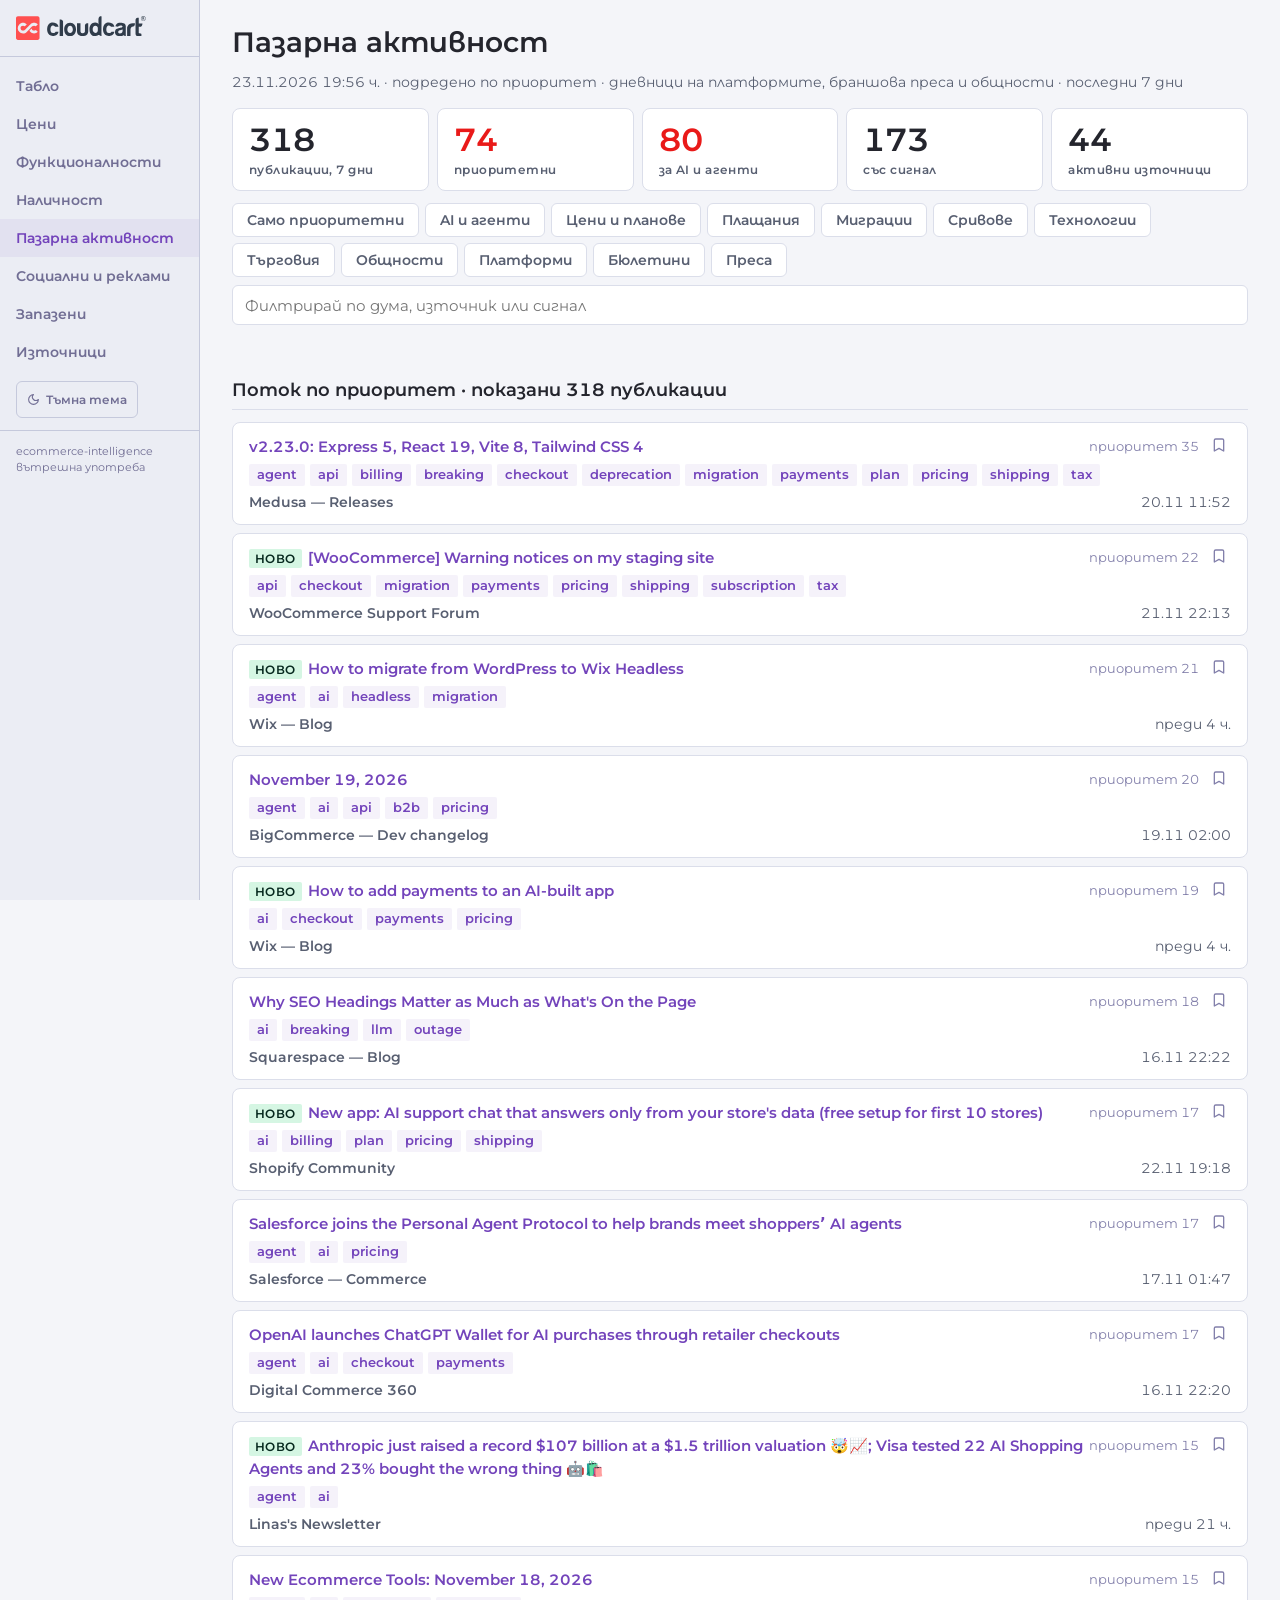
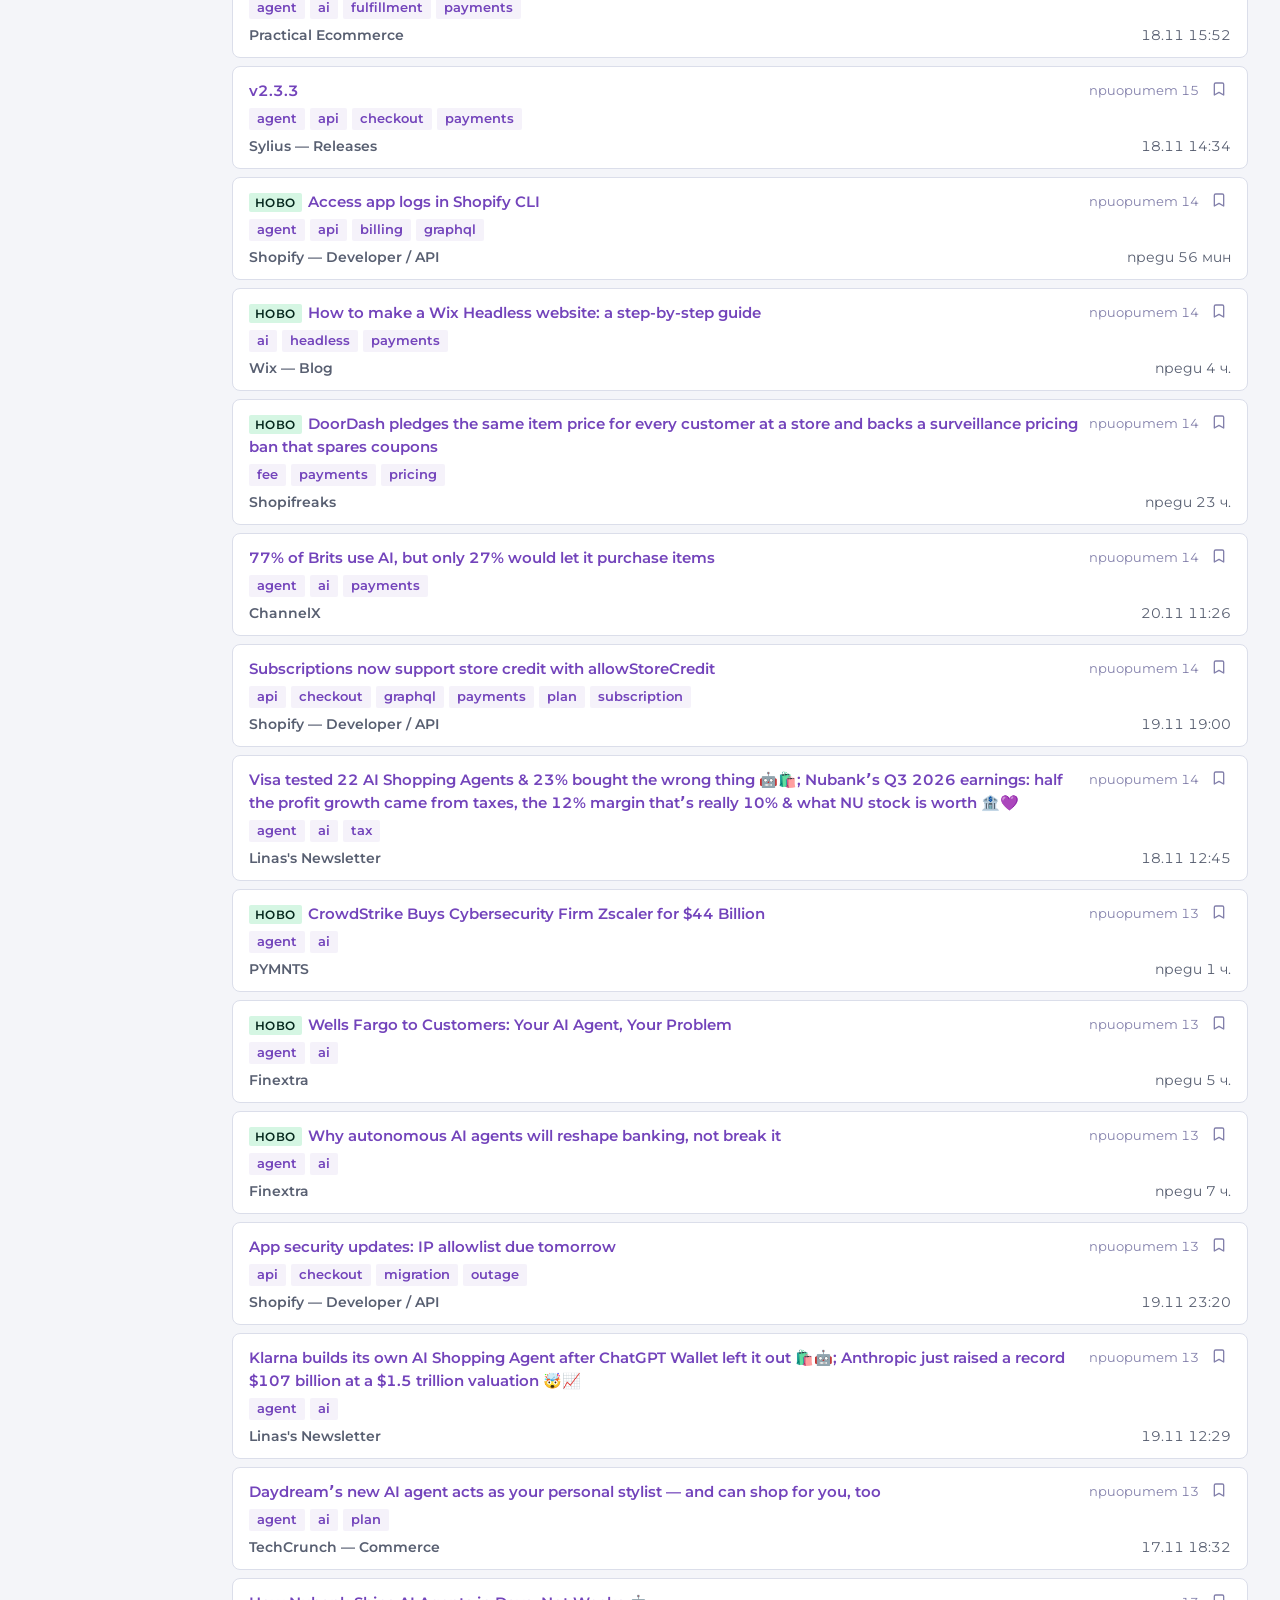
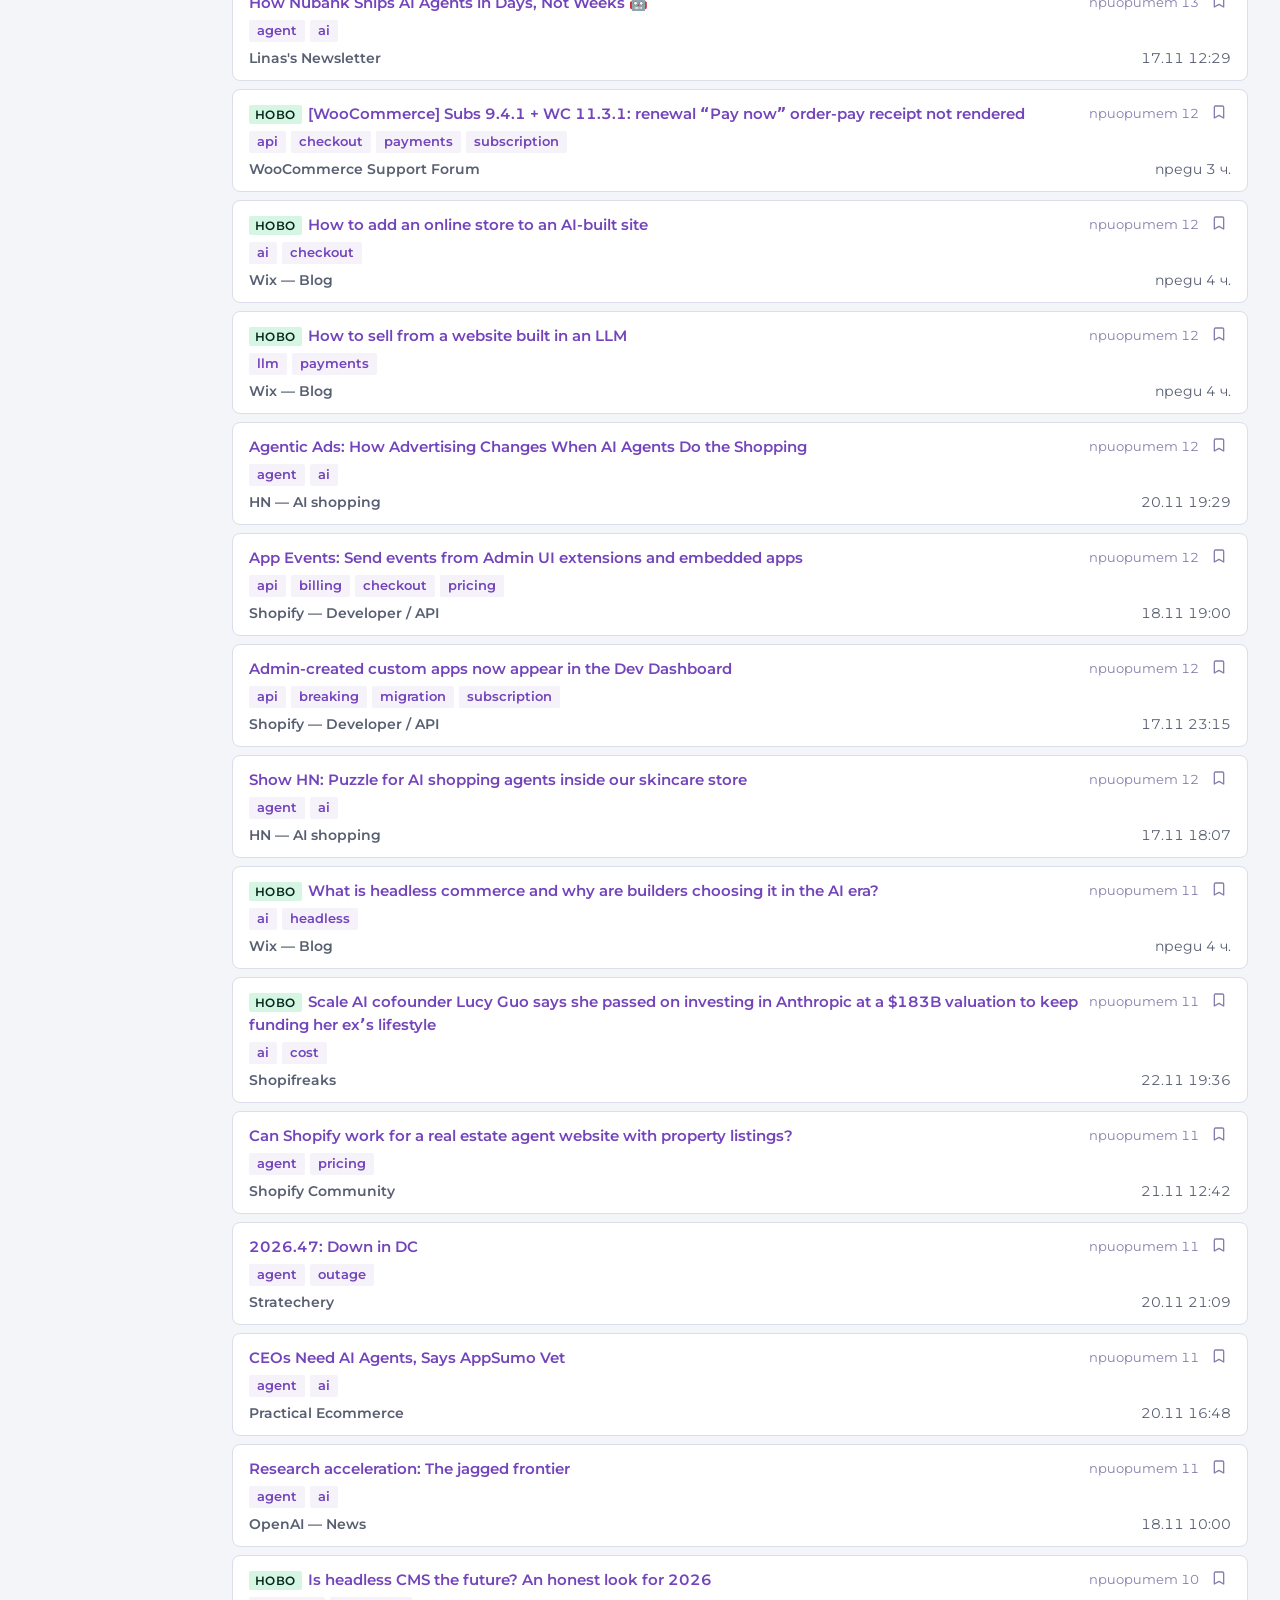
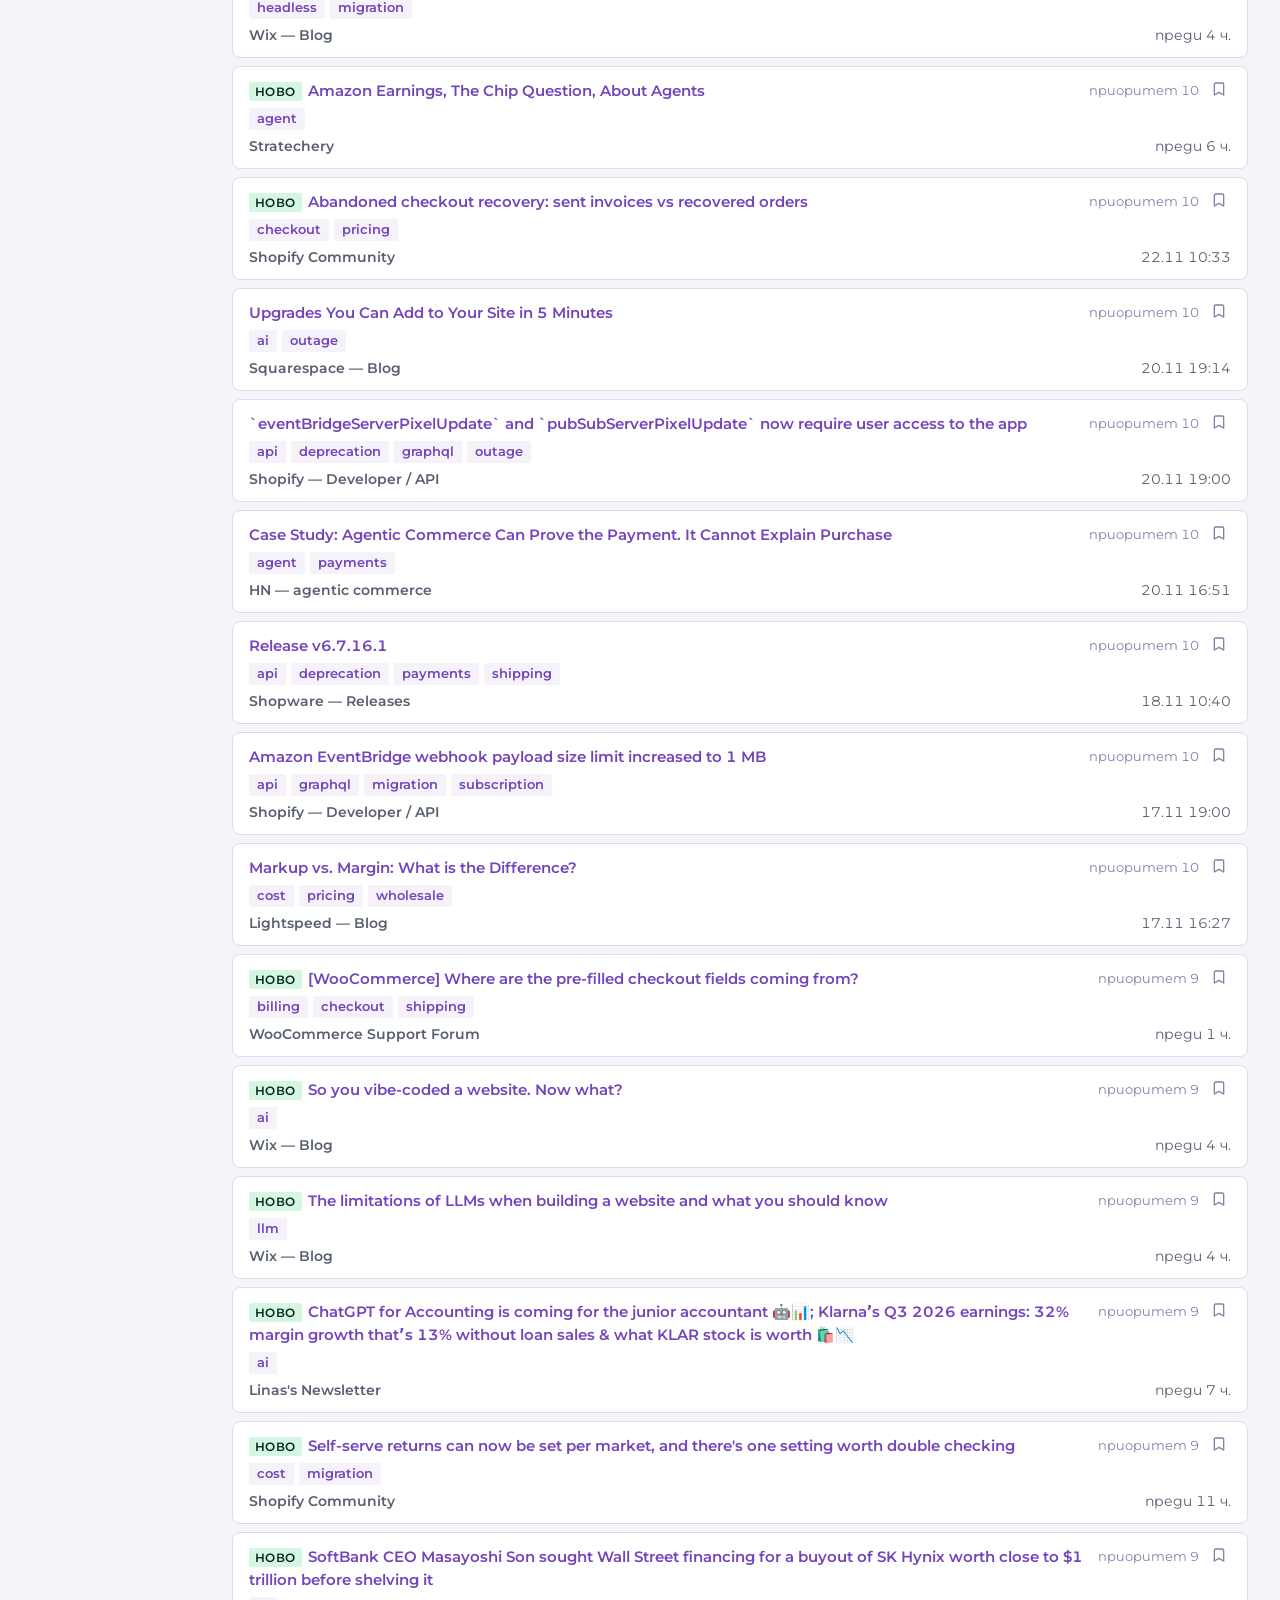
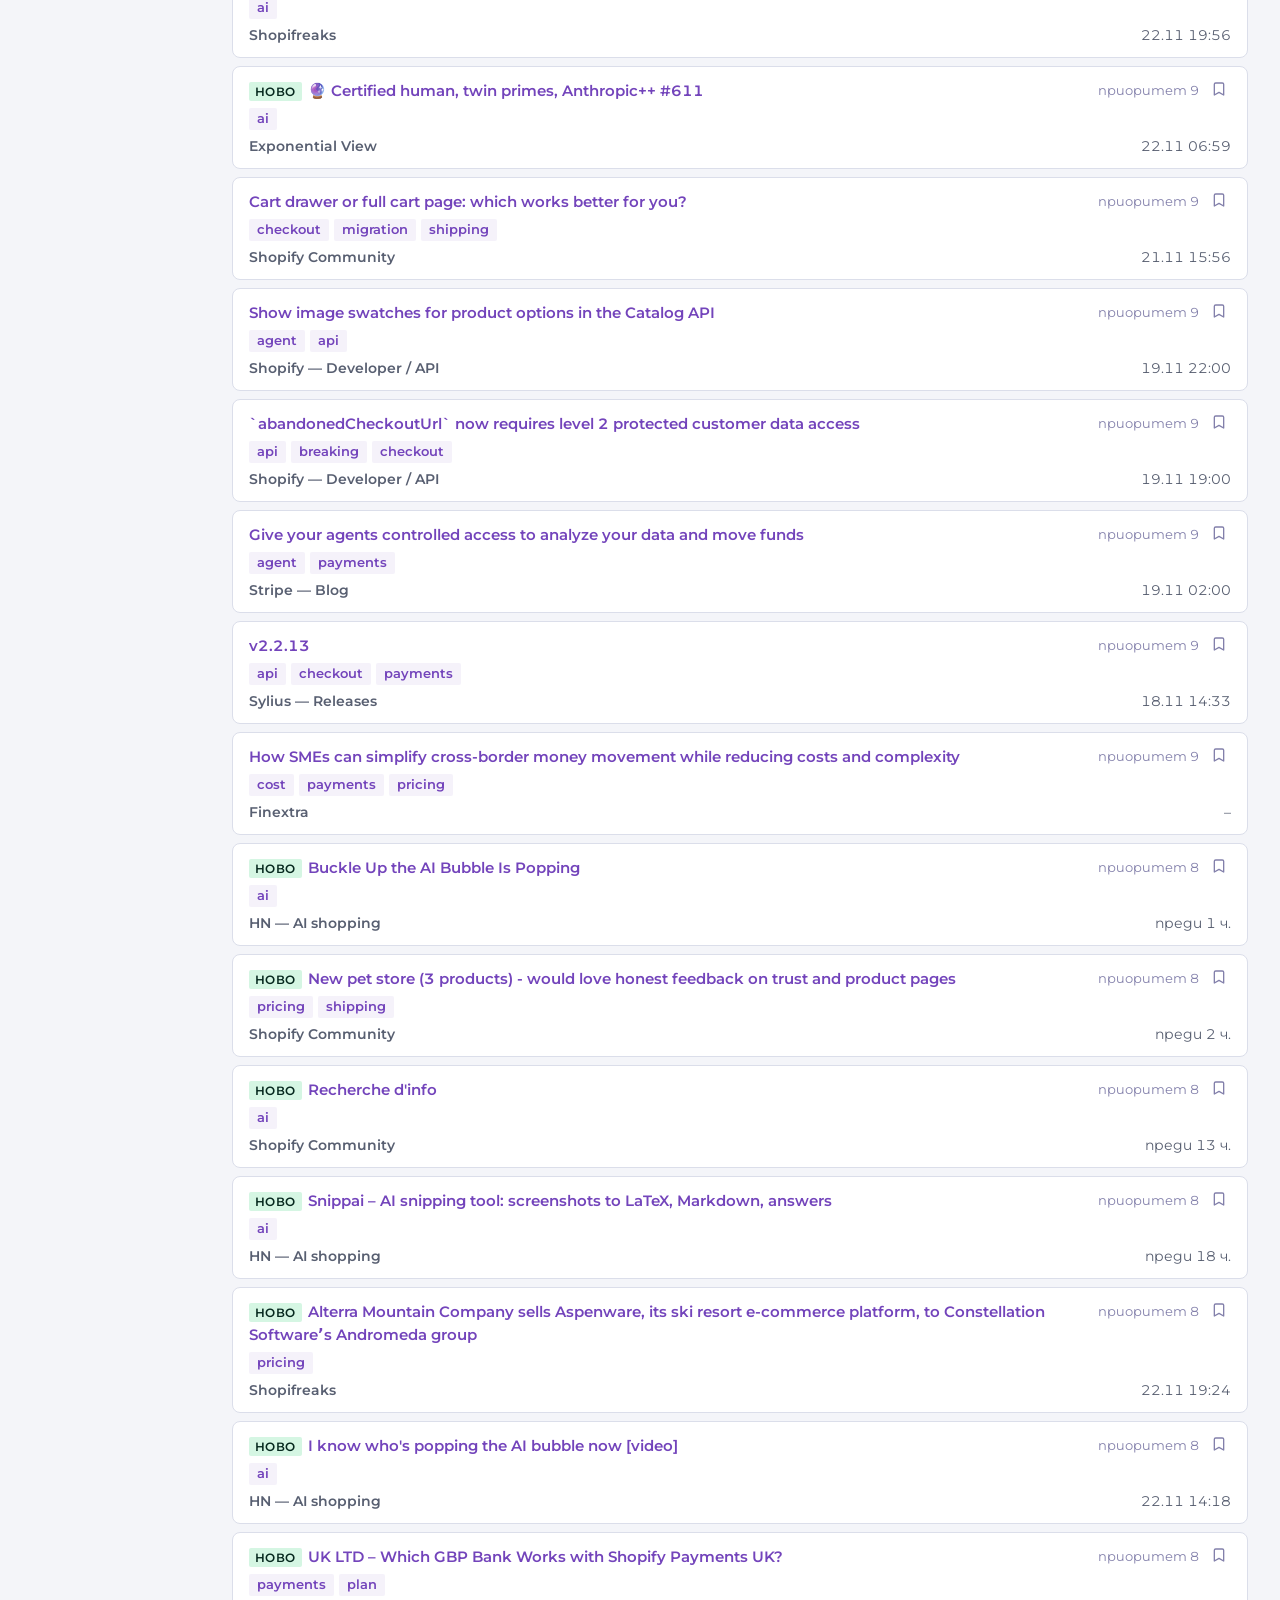
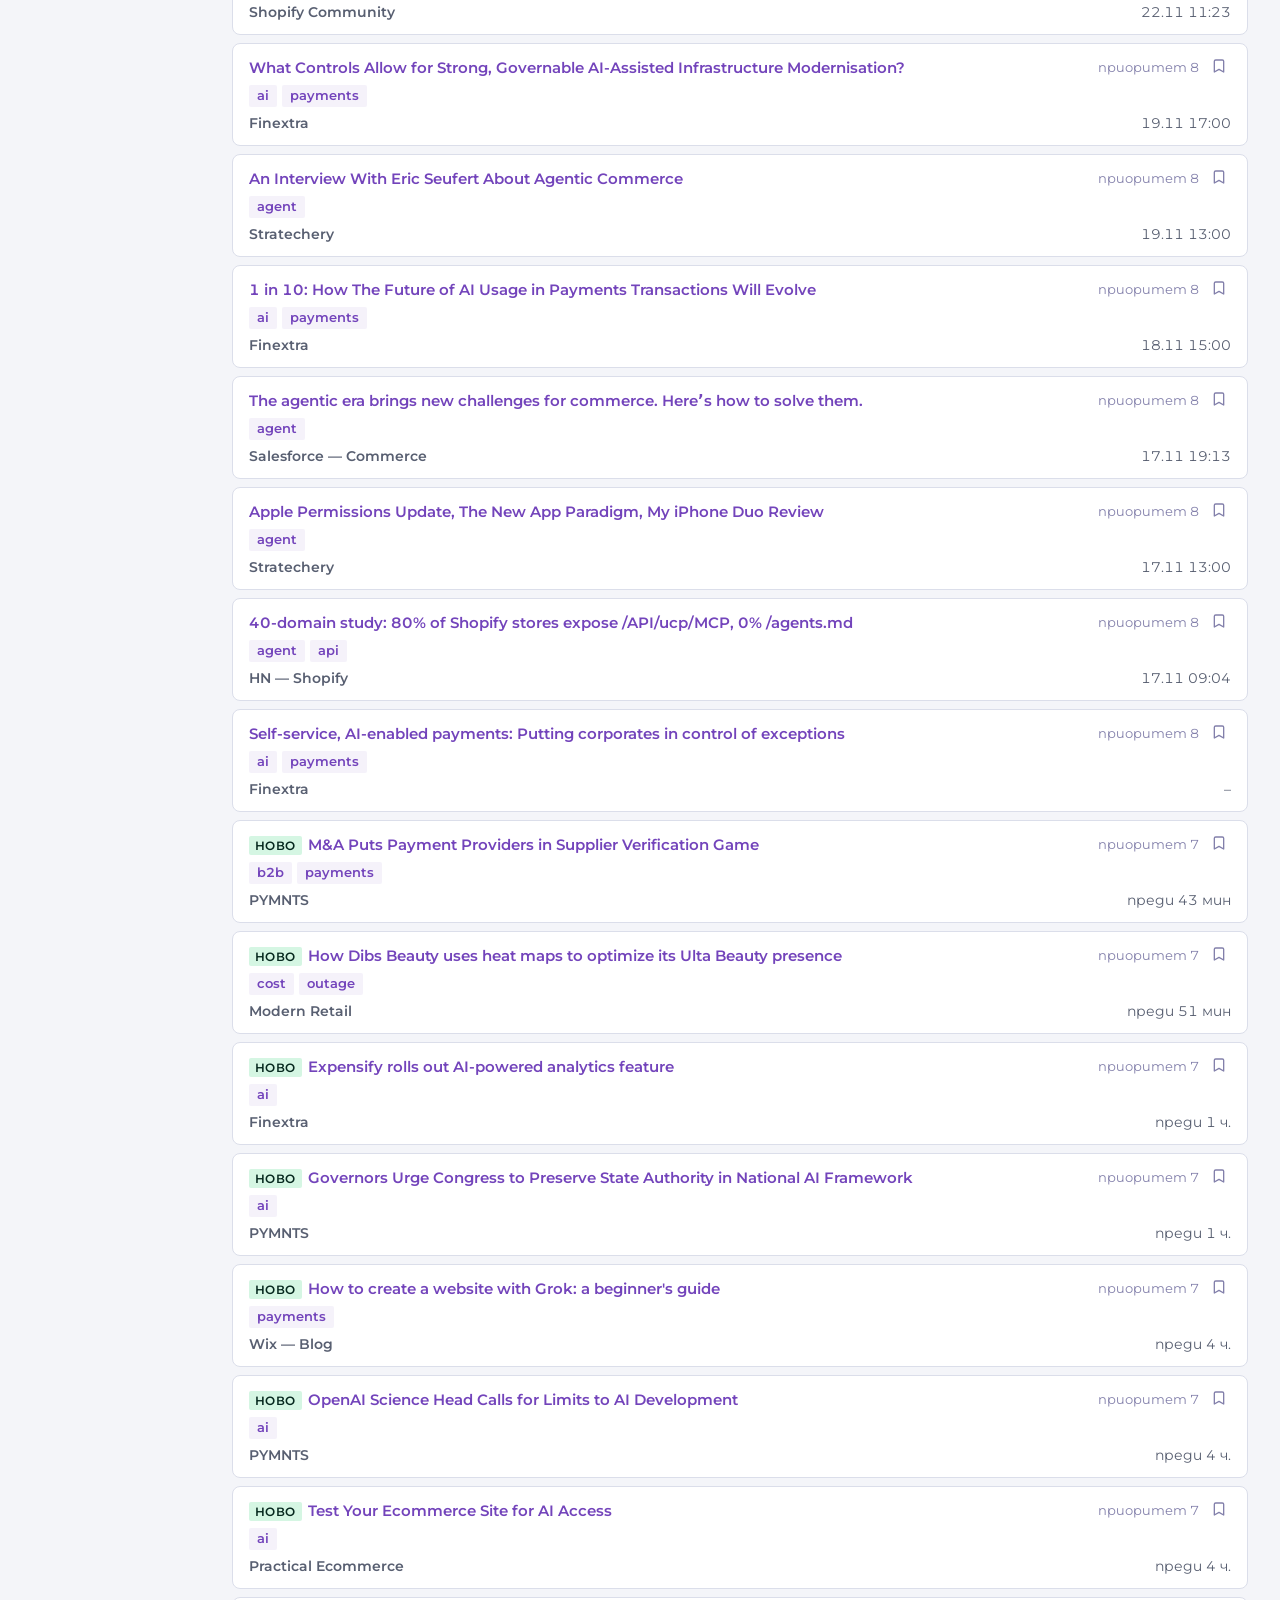
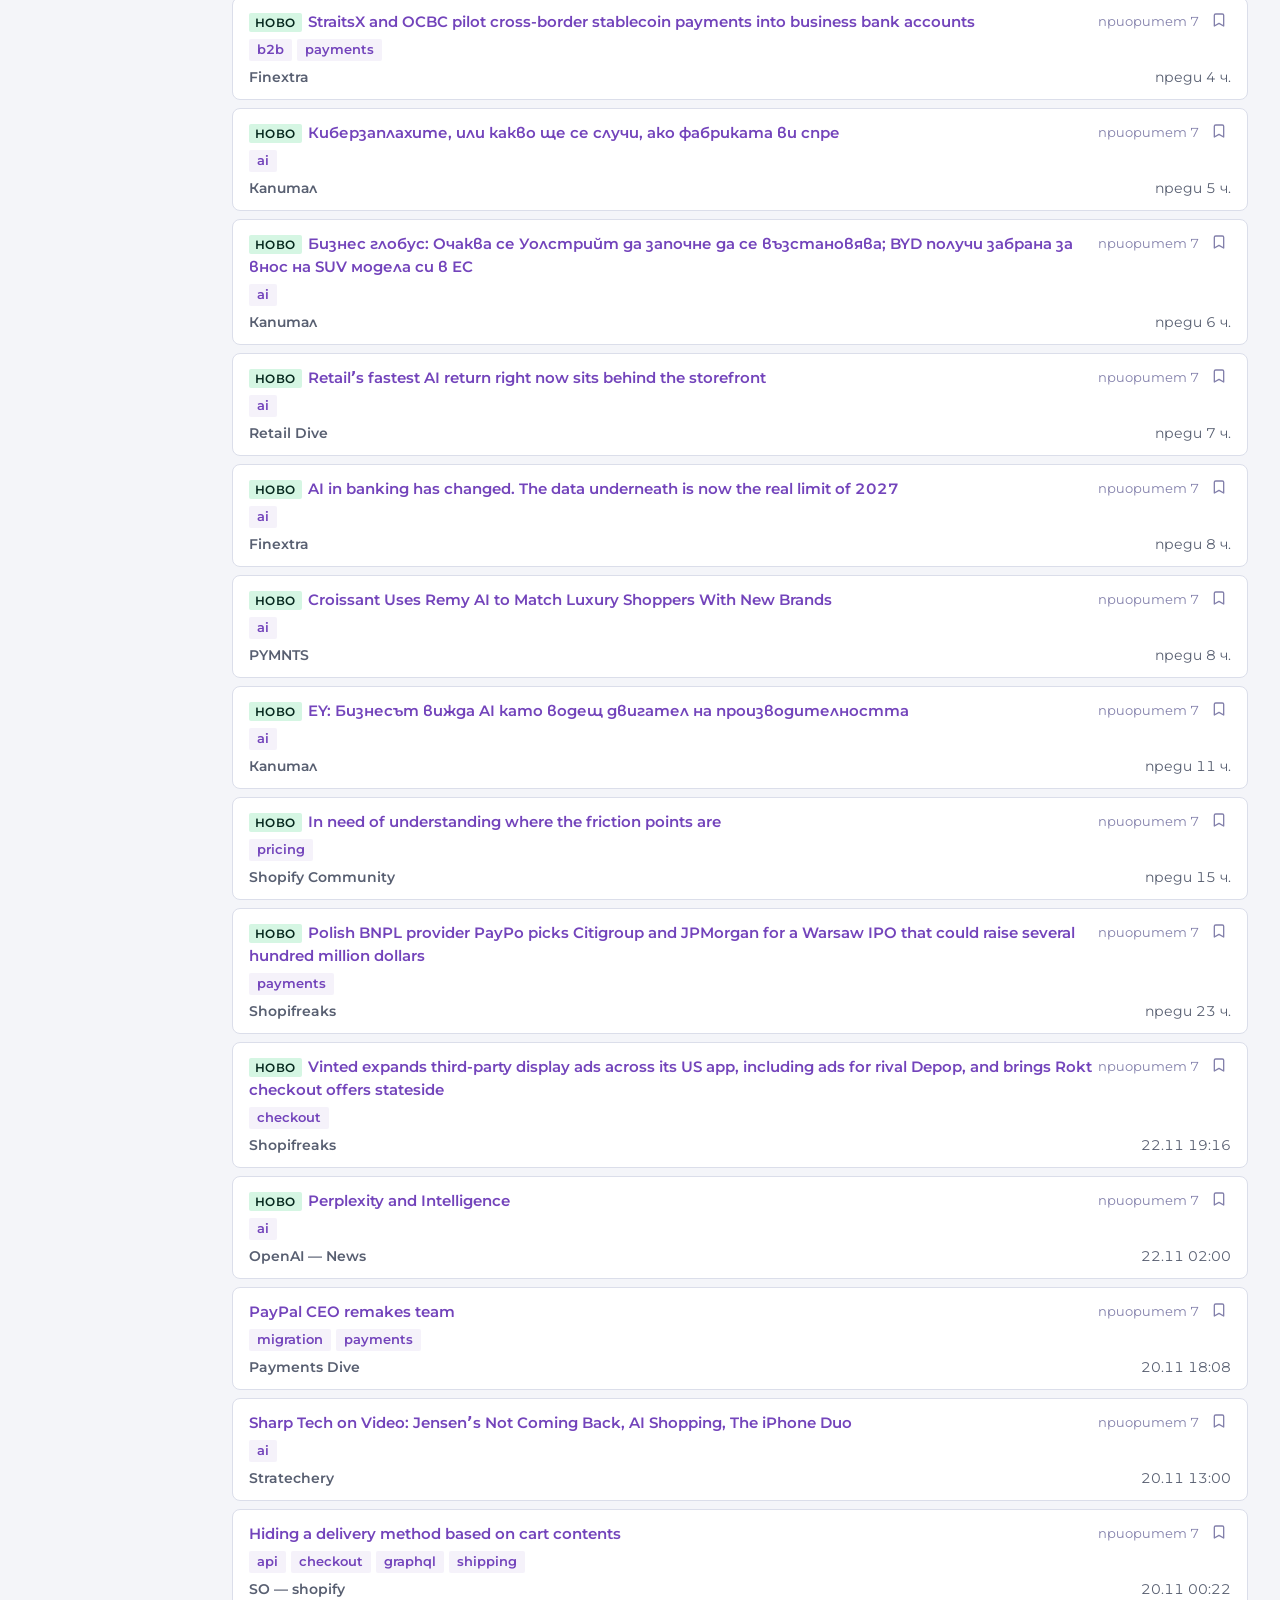
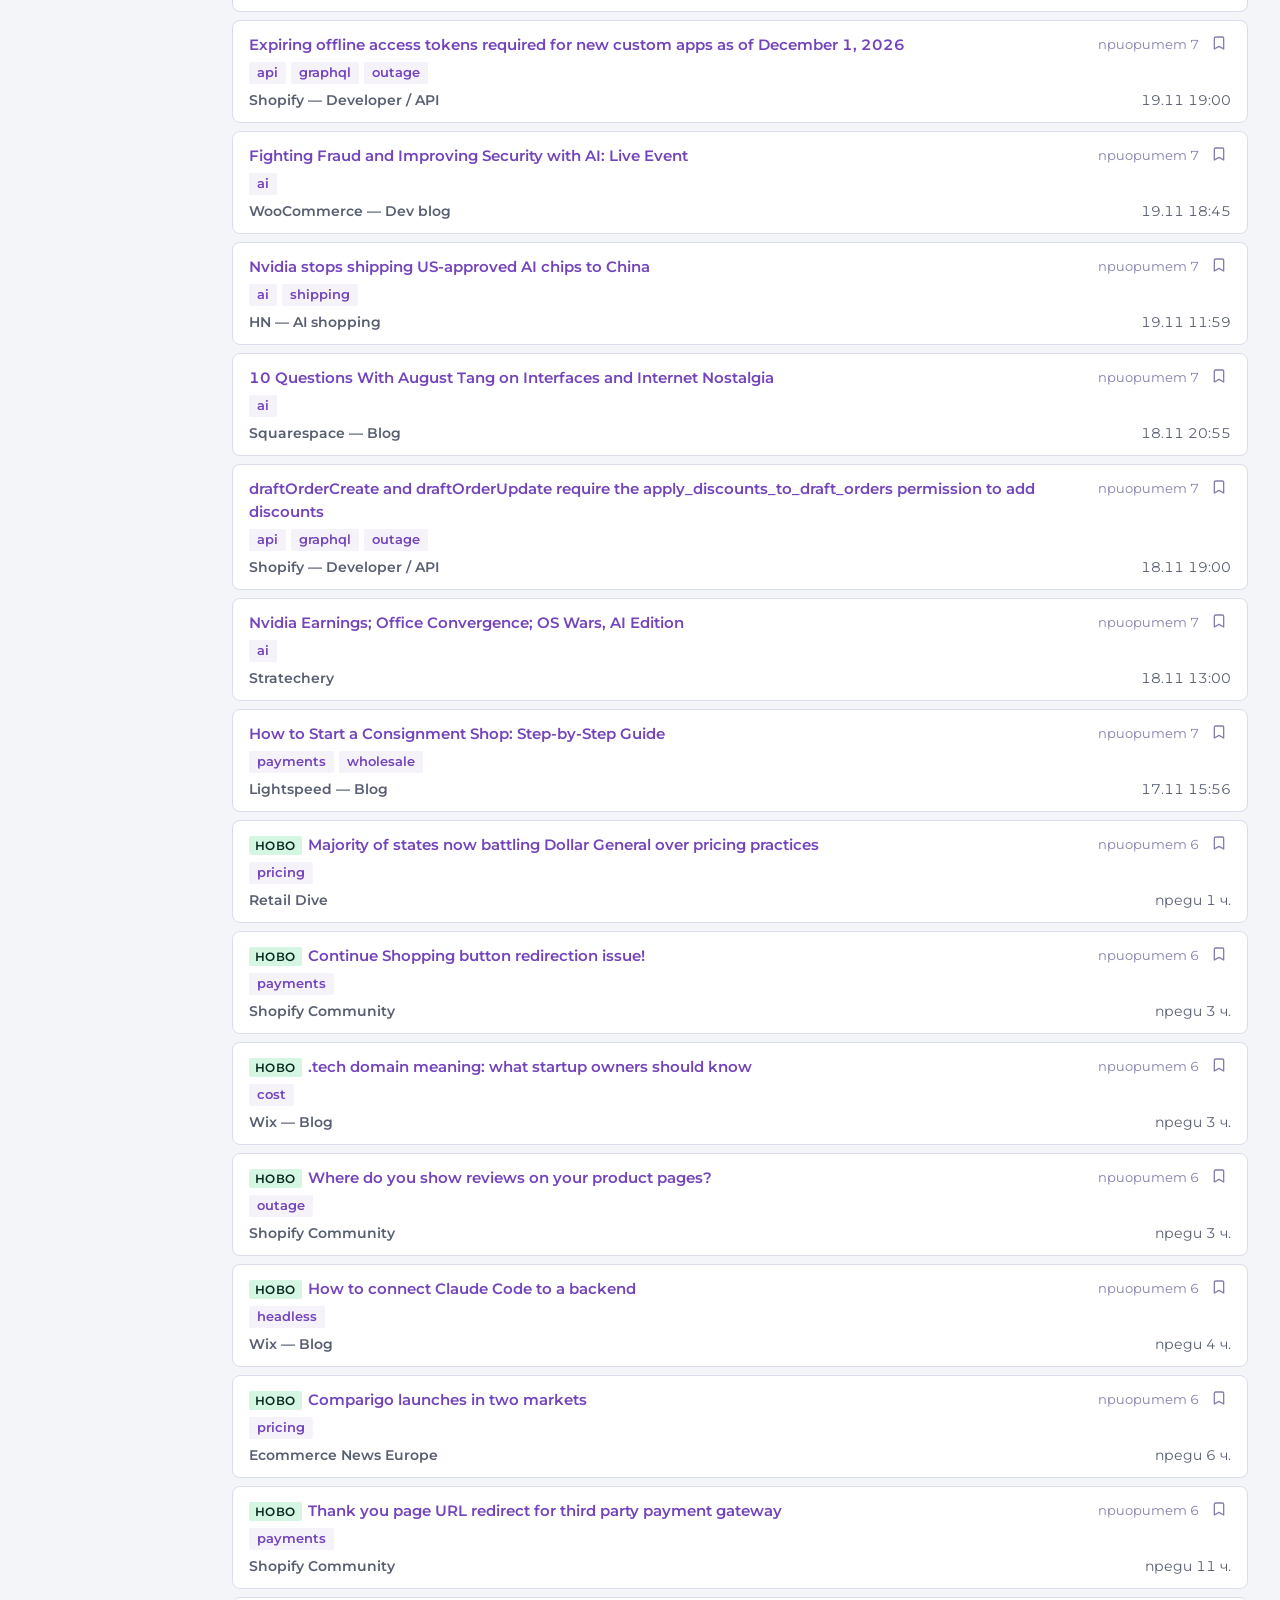
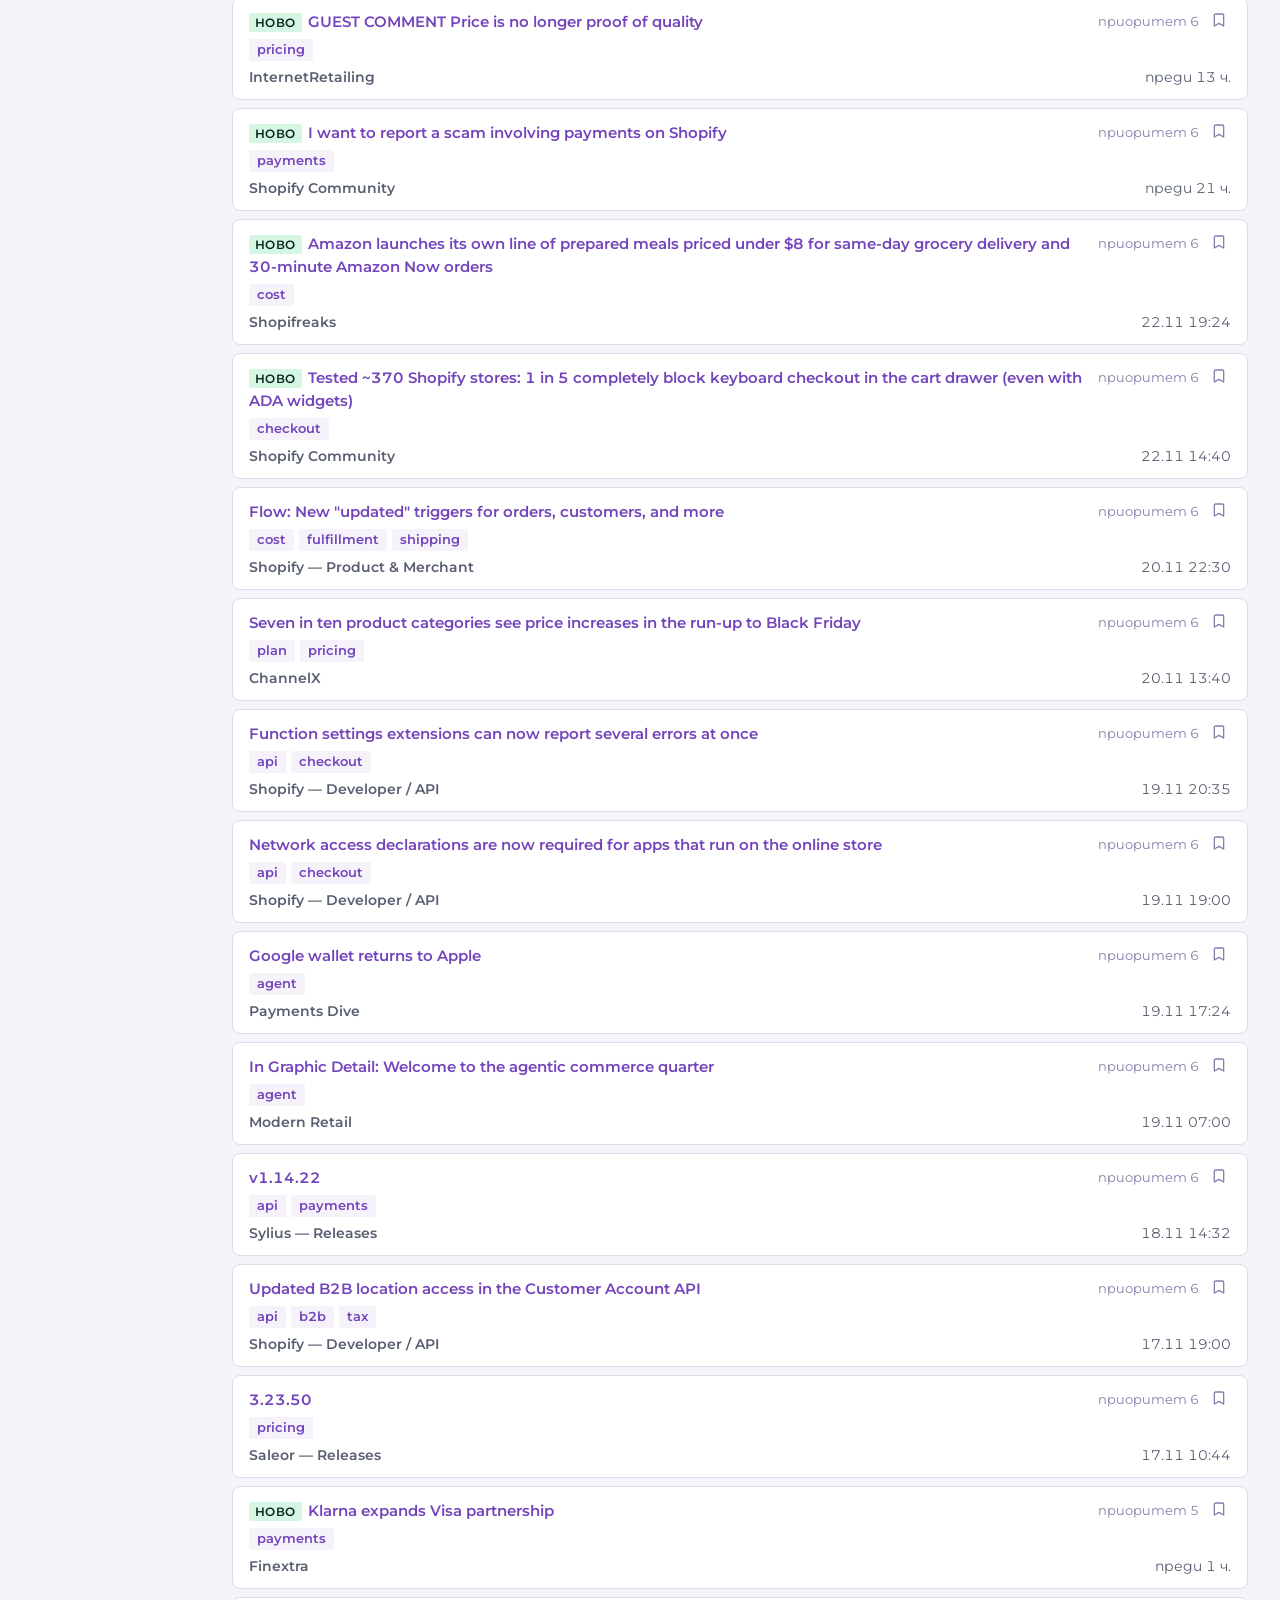
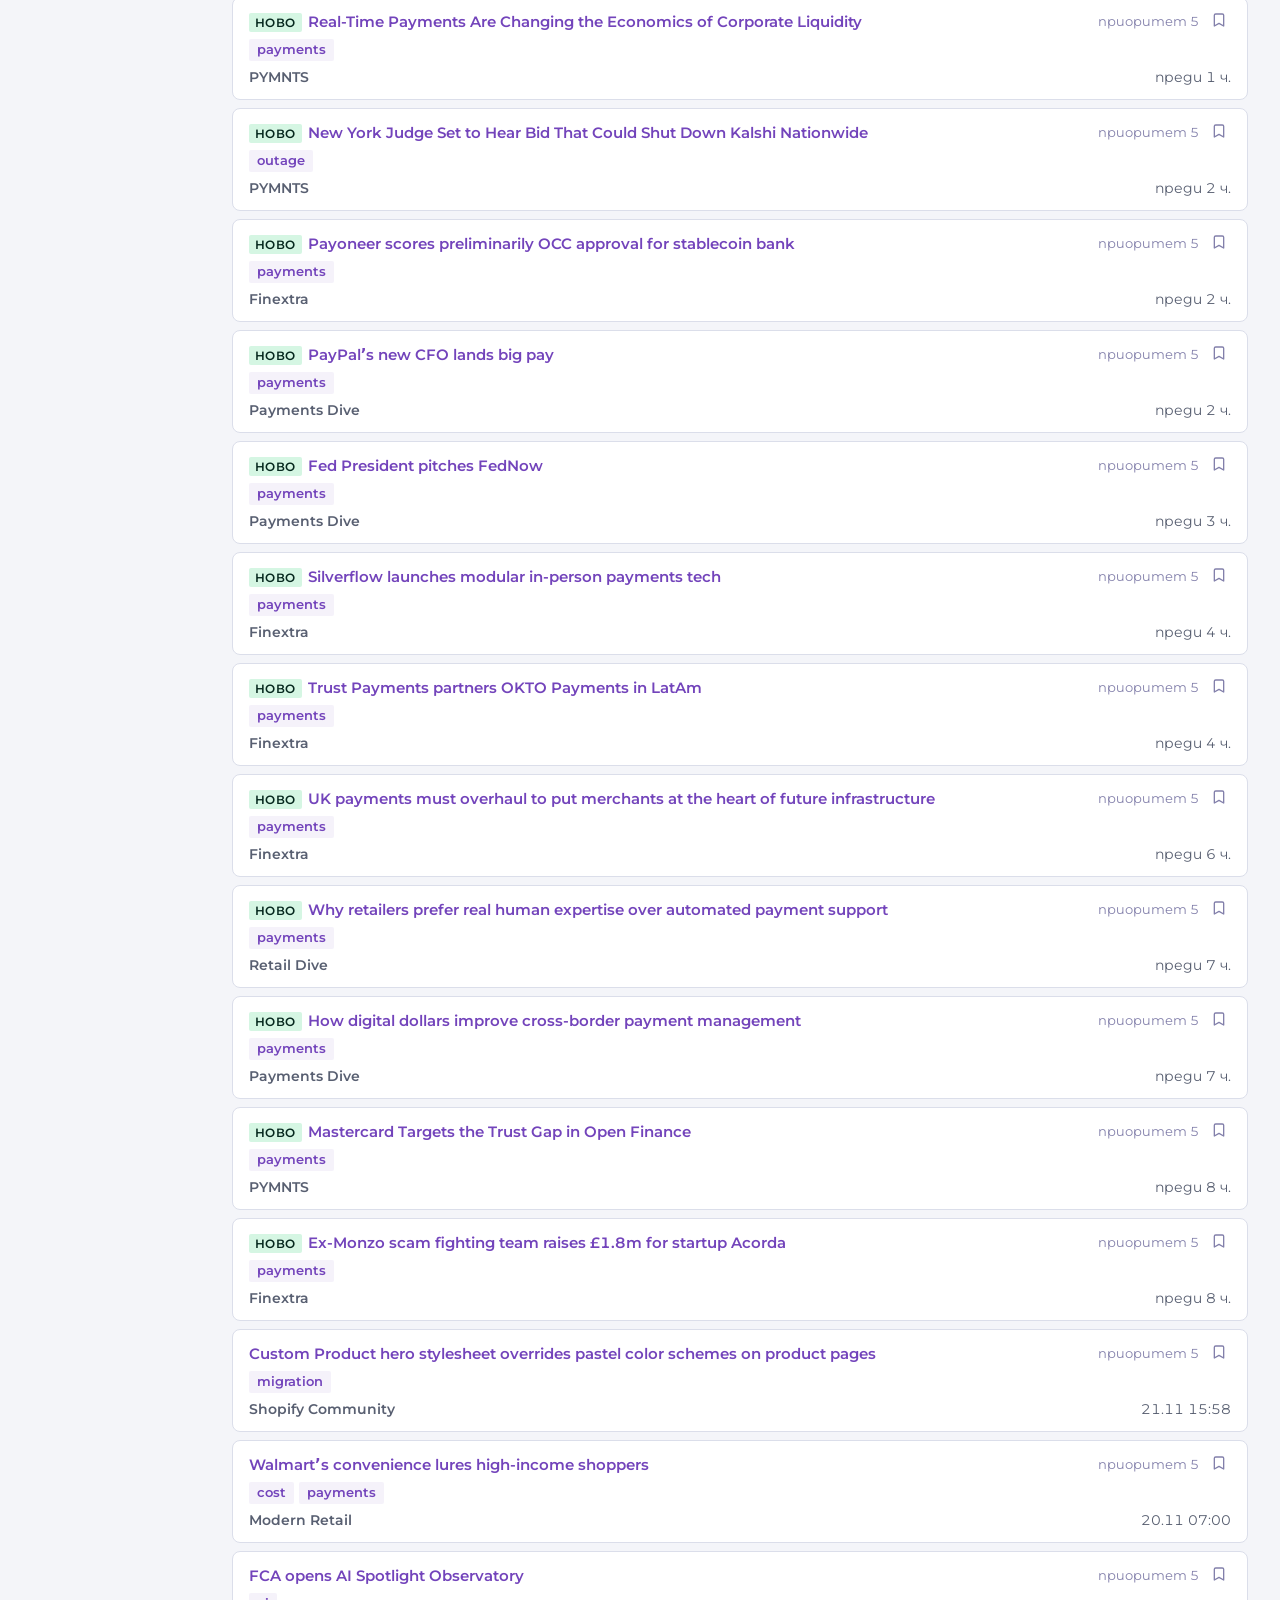
==== commit 8d3e59d8: "chore: daily intel update [skip ci]" ====
--- a/reports/activity.html
+++ b/reports/activity.html
@@ -382,7 +382,7 @@
 		l-1.244-1.793h-0.401v1.731h-0.722V1.729h1.264c0.874,0,1.459,0.446,1.459,1.227c0,0.596-0.321,0.992-0.846,1.148l1.199,1.707
 		L197.389,5.979z M196.296,2.395h-0.554v1.229h0.51c0.479,0,0.771-0.194,0.771-0.616c0-0.426-0.258-0.625-0.728-0.625"/>
 </g>
-</svg></span><a class='sitem' href='index.html'>Табло</a><a class='sitem' href='pricing.html'>Цени</a><a class='sitem' href='features.html'>Функционалности</a><a class='sitem' href='availability.html'>Наличност</a><a class='sitem on' href='activity.html'>Пазарна активност</a><a class='sitem' href='social.html'>Социални и реклами</a><a class='sitem' href='saved.html'>Запазени</a><a class='sitem' href='sources.html'>Източници</a><button class=themebtn id=themebtn type=button><svg viewBox="0 0 24 24" fill="none" stroke="currentColor" stroke-width="2" stroke-linecap="round" stroke-linejoin="round"><path d="M12 3a6 6 0 0 0 9 9 9 9 0 1 1-9-9Z"/></svg><span class=tlab>Тъмна тема</span></button><div class=sfoot>ecommerce-intelligence<br>вътрешна употреба</div></aside><main class=main><div class=page-head><h1>Пазарна активност</h1><div class=meta>22.11.2026 16:35 ч. · подредено по приоритет · дневници на платформите, браншова преса и общности · последни 7 дни</div></div><div class=tiles><div class=tile><div class='n'>306</div><div class=l>публикации, 7 дни</div></div><div class=tile><div class='n hot'>79</div><div class=l>приоритетни</div></div><div class=tile><div class='n hot'>85</div><div class=l>за AI и агенти</div></div><div class=tile><div class='n'>169</div><div class=l>със сигнал</div></div><div class=tile><div class='n'>44</div><div class=l>активни източници</div></div></div><div class=chips><button type=button class=chip data-tag=prio>Само приоритетни</button><button type=button class=chip data-tag=ai data-group=theme>AI и агенти</button><button type=button class=chip data-tag=pricing data-group=theme>Цени и планове</button><button type=button class=chip data-tag=payments data-group=theme>Плащания</button><button type=button class=chip data-tag=migration data-group=theme>Миграции</button><button type=button class=chip data-tag=outage data-group=theme>Сривове</button><button type=button class=chip data-tag=tech data-group=theme>Технологии</button><button type=button class=chip data-tag=retail data-group=theme>Търговия</button><button type=button class=chip data-tag=community data-group=src>Общности</button><button type=button class=chip data-tag=platform data-group=src>Платформи</button><button type=button class=chip data-tag=newsletter data-group=src>Бюлетини</button><button type=button class=chip data-tag=press data-group=src>Преса</button></div><input id=filterbox placeholder='Филтрирай по дума, източник или сигнал'><h2>Поток по приоритет · показани <span id=viscount>306</span> публикации</h2><div class=filterable><div class=card data-tags='ai pricing payments migration tech retail platform prio'><button type=button class=favbtn data-fav="{&quot;u&quot;: &quot;https://github.com/medusajs/medusa/releases/tag/v2.23.0&quot;, &quot;t&quot;: &quot;v2.23.0: Express 5, React 19, Vite 8, Tailwind CSS 4&quot;, &quot;s&quot;: &quot;Medusa — Releases&quot;, &quot;d&quot;: &quot;20.11 11:52&quot;, &quot;g&quot;: [&quot;agent&quot;, &quot;api&quot;, &quot;billing&quot;, &quot;breaking&quot;, &quot;checkout&quot;, &quot;deprecation&quot;, &quot;migration&quot;, &quot;payments&quot;, &quot;plan&quot;, &quot;pricing&quot;, &quot;shipping&quot;, &quot;tax&quot;]}"><svg viewBox="0 0 24 24" fill="none" stroke="currentColor" stroke-width="2" stroke-linecap="round" stroke-linejoin="round"><path d="m19 21-7-4-7 4V5a2 2 0 0 1 2-2h10a2 2 0 0 1 2 2v16z"/></svg></button><span class=score>приоритет 35</span><a href='https://github.com/medusajs/medusa/releases/tag/v2.23.0' target=_blank>v2.23.0: Express 5, React 19, Vite 8, Tailwind CSS 4</a><div><span class=sig>agent</span><span class=sig>api</span><span class=sig>billing</span><span class=sig>breaking</span><span class=sig>checkout</span><span class=sig>deprecation</span><span class=sig>migration</span><span class=sig>payments</span><span class=sig>plan</span><span class=sig>pricing</span><span class=sig>shipping</span><span class=sig>tax</span></div><div class=row><span class=src>Medusa — Releases</span><span>20.11 11:52</span></div></div><div class=card data-tags='pricing payments migration tech retail community prio'><button type=button class=favbtn data-fav="{&quot;u&quot;: &quot;https://wordpress.org/support/topic/warning-notices-on-my-staging-site/&quot;, &quot;t&quot;: &quot;[WooCommerce] Warning notices on my staging site&quot;, &quot;s&quot;: &quot;WooCommerce Support Forum&quot;, &quot;d&quot;: &quot;преди 18 ч.&quot;, &quot;g&quot;: [&quot;api&quot;, &quot;checkout&quot;, &quot;migration&quot;, &quot;payments&quot;, &quot;pricing&quot;, &quot;shipping&quot;, &quot;subscription&quot;, &quot;tax&quot;]}"><svg viewBox="0 0 24 24" fill="none" stroke="currentColor" stroke-width="2" stroke-linecap="round" stroke-linejoin="round"><path d="m19 21-7-4-7 4V5a2 2 0 0 1 2-2h10a2 2 0 0 1 2 2v16z"/></svg></button><span class=score>приоритет 22</span><span class=newmark>НОВО</span><a href='https://wordpress.org/support/topic/warning-notices-on-my-staging-site/' target=_blank>[WooCommerce] Warning notices on my staging site</a><div><span class=sig>api</span><span class=sig>checkout</span><span class=sig>migration</span><span class=sig>payments</span><span class=sig>pricing</span><span class=sig>shipping</span><span class=sig>subscription</span><span class=sig>tax</span></div><div class=row><span class=src>WooCommerce Support Forum</span><span>преди 18 ч.</span></div></div><div class=card data-tags='ai pricing tech retail platform prio'><button type=button class=favbtn data-fav="{&quot;u&quot;: &quot;https://docs.bigcommerce.com/developer/changelog/2026/11/19&quot;, &quot;t&quot;: &quot;November 19, 2026&quot;, &quot;s&quot;: &quot;BigCommerce — Dev changelog&quot;, &quot;d&quot;: &quot;19.11 02:00&quot;, &quot;g&quot;: [&quot;agent&quot;, &quot;ai&quot;, &quot;api&quot;, &quot;b2b&quot;, &quot;pricing&quot;]}"><svg viewBox="0 0 24 24" fill="none" stroke="currentColor" stroke-width="2" stroke-linecap="round" stroke-linejoin="round"><path d="m19 21-7-4-7 4V5a2 2 0 0 1 2-2h10a2 2 0 0 1 2 2v16z"/></svg></button><span class=score>приоритет 20</span><a href='https://docs.bigcommerce.com/developer/changelog/2026/11/19' target=_blank>November 19, 2026</a><div><span class=sig>agent</span><span class=sig>ai</span><span class=sig>api</span><span class=sig>b2b</span><span class=sig>pricing</span></div><div class=row><span class=src>BigCommerce — Dev changelog</span><span>19.11 02:00</span></div></div><div class=card data-tags='ai payments press prio'><button type=button class=favbtn data-fav="{&quot;u&quot;: &quot;https://www.finextra.com/pressarticle/111751/adyen-merchants-can-offer-klarna-in-ai-agent-checkout?utm_medium=rssfinextra&amp;utm_source=finextrafeed&quot;, &quot;t&quot;: &quot;Adyen merchants can offer Klarna in AI agent checkout&quot;, &quot;s&quot;: &quot;Finextra&quot;, &quot;d&quot;: &quot;20.11 17:02&quot;, &quot;g&quot;: [&quot;agent&quot;, &quot;ai&quot;, &quot;checkout&quot;, &quot;payments&quot;]}"><svg viewBox="0 0 24 24" fill="none" stroke="currentColor" stroke-width="2" stroke-linecap="round" stroke-linejoin="round"><path d="m19 21-7-4-7 4V5a2 2 0 0 1 2-2h10a2 2 0 0 1 2 2v16z"/></svg></button><span class=score>приоритет 19</span><span class=newmark>НОВО</span><a href='https://www.finextra.com/pressarticle/111751/adyen-merchants-can-offer-klarna-in-ai-agent-checkout?utm_medium=rssfinextra&amp;utm_source=finextrafeed' target=_blank>Adyen merchants can offer Klarna in AI agent checkout</a><div><span class=sig>agent</span><span class=sig>ai</span><span class=sig>checkout</span><span class=sig>payments</span></div><div class=row><span class=src>Finextra</span><span>20.11 17:02</span></div></div><div class=card data-tags='ai outage tech platform prio'><button type=button class=favbtn data-fav="{&quot;u&quot;: &quot;https://www.squarespace.com/blog/seo-headings&quot;, &quot;t&quot;: &quot;Why SEO Headings Matter as Much as What&#x27;s On the Page&quot;, &quot;s&quot;: &quot;Squarespace — Blog&quot;, &quot;d&quot;: &quot;16.11 22:22&quot;, &quot;g&quot;: [&quot;ai&quot;, &quot;breaking&quot;, &quot;llm&quot;, &quot;outage&quot;]}"><svg viewBox="0 0 24 24" fill="none" stroke="currentColor" stroke-width="2" stroke-linecap="round" stroke-linejoin="round"><path d="m19 21-7-4-7 4V5a2 2 0 0 1 2-2h10a2 2 0 0 1 2 2v16z"/></svg></button><span class=score>приоритет 18</span><a href='https://www.squarespace.com/blog/seo-headings' target=_blank>Why SEO Headings Matter as Much as What&#x27;s On the Page</a><div><span class=sig>ai</span><span class=sig>breaking</span><span class=sig>llm</span><span class=sig>outage</span></div><div class=row><span class=src>Squarespace — Blog</span><span>16.11 22:22</span></div></div><div class=card data-tags='ai pricing press prio'><button type=button class=favbtn data-fav="{&quot;u&quot;: &quot;https://www.pymnts.com/news/artificial-intelligence/2026/ai-vendors-ditch-seat-licenses-per-agent-pricing/&quot;, &quot;t&quot;: &quot;AI Vendors Ditch Seat Licenses for Per-Agent Pricing&quot;, &quot;s&quot;: &quot;PYMNTS&quot;, &quot;d&quot;: &quot;20.11 22:45&quot;, &quot;g&quot;: [&quot;agent&quot;, &quot;ai&quot;, &quot;pricing&quot;]}"><svg viewBox="0 0 24 24" fill="none" stroke="currentColor" stroke-width="2" stroke-linecap="round" stroke-linejoin="round"><path d="m19 21-7-4-7 4V5a2 2 0 0 1 2-2h10a2 2 0 0 1 2 2v16z"/></svg></button><span class=score>приоритет 17</span><span class=newmark>НОВО</span><a href='https://www.pymnts.com/news/artificial-intelligence/2026/ai-vendors-ditch-seat-licenses-per-agent-pricing/' target=_blank>AI Vendors Ditch Seat Licenses for Per-Agent Pricing</a><div><span class=sig>agent</span><span class=sig>ai</span><span class=sig>pricing</span></div><div class=row><span class=src>PYMNTS</span><span>20.11 22:45</span></div></div><div class=card data-tags='ai pricing platform prio'><button type=button class=favbtn data-fav="{&quot;u&quot;: &quot;https://www.salesforce.com/blog/salesforce-joins-personal-agent-protocol/&quot;, &quot;t&quot;: &quot;Salesforce joins the Personal Agent Protocol to help brands meet shoppers’ AI agents&quot;, &quot;s&quot;: &quot;Salesforce — Commerce&quot;, &quot;d&quot;: &quot;17.11 01:47&quot;, &quot;g&quot;: [&quot;agent&quot;, &quot;ai&quot;, &quot;pricing&quot;]}"><svg viewBox="0 0 24 24" fill="none" stroke="currentColor" stroke-width="2" stroke-linecap="round" stroke-linejoin="round"><path d="m19 21-7-4-7 4V5a2 2 0 0 1 2-2h10a2 2 0 0 1 2 2v16z"/></svg></button><span class=score>приоритет 17</span><a href='https://www.salesforce.com/blog/salesforce-joins-personal-agent-protocol/' target=_blank>Salesforce joins the Personal Agent Protocol to help brands meet shoppers’ AI agents</a><div><span class=sig>agent</span><span class=sig>ai</span><span class=sig>pricing</span></div><div class=row><span class=src>Salesforce — Commerce</span><span>17.11 01:47</span></div></div><div class=card data-tags='ai payments press prio'><button type=button class=favbtn data-fav="{&quot;u&quot;: &quot;https://www.digitalcommerce360.com/2026/11/16/openai-chatgpt-wallet-for-ai-purchases-through-retailer-checkouts/&quot;, &quot;t&quot;: &quot;OpenAI launches ChatGPT Wallet for AI purchases through retailer checkouts&quot;, &quot;s&quot;: &quot;Digital Commerce 360&quot;, &quot;d&quot;: &quot;16.11 22:20&quot;, &quot;g&quot;: [&quot;agent&quot;, &quot;ai&quot;, &quot;checkout&quot;, &quot;payments&quot;]}"><svg viewBox="0 0 24 24" fill="none" stroke="currentColor" stroke-width="2" stroke-linecap="round" stroke-linejoin="round"><path d="m19 21-7-4-7 4V5a2 2 0 0 1 2-2h10a2 2 0 0 1 2 2v16z"/></svg></button><span class=score>приоритет 17</span><a href='https://www.digitalcommerce360.com/2026/11/16/openai-chatgpt-wallet-for-ai-purchases-through-retailer-checkouts/' target=_blank>OpenAI launches ChatGPT Wallet for AI purchases through retailer checkouts</a><div><span class=sig>agent</span><span class=sig>ai</span><span class=sig>checkout</span><span class=sig>payments</span></div><div class=row><span class=src>Digital Commerce 360</span><span>16.11 22:20</span></div></div><div class=card data-tags='ai payments press prio'><button type=button class=favbtn data-fav="{&quot;u&quot;: &quot;https://www.pymnts.com/partnerships/2026/paysafe-enlists-altimetrik-to-boost-system-reliability/&quot;, &quot;t&quot;: &quot;Paysafe Enlists Altimetrik to Boost System Reliability&quot;, &quot;s&quot;: &quot;PYMNTS&quot;, &quot;d&quot;: &quot;21.11 02:24&quot;, &quot;g&quot;: [&quot;agent&quot;, &quot;ai&quot;, &quot;payments&quot;]}"><svg viewBox="0 0 24 24" fill="none" stroke="currentColor" stroke-width="2" stroke-linecap="round" stroke-linejoin="round"><path d="m19 21-7-4-7 4V5a2 2 0 0 1 2-2h10a2 2 0 0 1 2 2v16z"/></svg></button><span class=score>приоритет 16</span><span class=newmark>НОВО</span><a href='https://www.pymnts.com/partnerships/2026/paysafe-enlists-altimetrik-to-boost-system-reliability/' target=_blank>Paysafe Enlists Altimetrik to Boost System Reliability</a><div><span class=sig>agent</span><span class=sig>ai</span><span class=sig>payments</span></div><div class=row><span class=src>PYMNTS</span><span>21.11 02:24</span></div></div><div class=card data-tags='ai platform prio'><button type=button class=favbtn data-fav="{&quot;u&quot;: &quot;https://www.wix.com/blog/how-to-create-a-website-with-an-ai-agent&quot;, &quot;t&quot;: &quot;How to create a website with an AI agent or assistant&quot;, &quot;s&quot;: &quot;Wix — Blog&quot;, &quot;d&quot;: &quot;преди 14 ч.&quot;, &quot;g&quot;: [&quot;agent&quot;, &quot;ai&quot;]}"><svg viewBox="0 0 24 24" fill="none" stroke="currentColor" stroke-width="2" stroke-linecap="round" stroke-linejoin="round"><path d="m19 21-7-4-7 4V5a2 2 0 0 1 2-2h10a2 2 0 0 1 2 2v16z"/></svg></button><span class=score>приоритет 15</span><span class=newmark>НОВО</span><a href='https://www.wix.com/blog/how-to-create-a-website-with-an-ai-agent' target=_blank>How to create a website with an AI agent or assistant</a><div><span class=sig>agent</span><span class=sig>ai</span></div><div class=row><span class=src>Wix — Blog</span><span>преди 14 ч.</span></div></div><div class=card data-tags='ai payments retail press prio'><button type=button class=favbtn data-fav="{&quot;u&quot;: &quot;https://www.practicalecommerce.com/new-ecommerce-tools-november-18-2026&quot;, &quot;t&quot;: &quot;New Ecommerce Tools: November 18, 2026&quot;, &quot;s&quot;: &quot;Practical Ecommerce&quot;, &quot;d&quot;: &quot;18.11 15:52&quot;, &quot;g&quot;: [&quot;agent&quot;, &quot;ai&quot;, &quot;fulfillment&quot;, &quot;payments&quot;]}"><svg viewBox="0 0 24 24" fill="none" stroke="currentColor" stroke-width="2" stroke-linecap="round" stroke-linejoin="round"><path d="m19 21-7-4-7 4V5a2 2 0 0 1 2-2h10a2 2 0 0 1 2 2v16z"/></svg></button><span class=score>приоритет 15</span><a href='https://www.practicalecommerce.com/new-ecommerce-tools-november-18-2026' target=_blank>New Ecommerce Tools: November 18, 2026</a><div><span class=sig>agent</span><span class=sig>ai</span><span class=sig>fulfillment</span><span class=sig>payments</span></div><div class=row><span class=src>Practical Ecommerce</span><span>18.11 15:52</span></div></div><div class=card data-tags='ai payments tech platform prio'><button type=button class=favbtn data-fav="{&quot;u&quot;: &quot;https://github.com/Sylius/Sylius/releases/tag/v2.3.3&quot;, &quot;t&quot;: &quot;v2.3.3&quot;, &quot;s&quot;: &quot;Sylius — Releases&quot;, &quot;d&quot;: &quot;18.11 14:34&quot;, &quot;g&quot;: [&quot;agent&quot;, &quot;api&quot;, &quot;checkout&quot;, &quot;payments&quot;]}"><svg viewBox="0 0 24 24" fill="none" stroke="currentColor" stroke-width="2" stroke-linecap="round" stroke-linejoin="round"><path d="m19 21-7-4-7 4V5a2 2 0 0 1 2-2h10a2 2 0 0 1 2 2v16z"/></svg></button><span class=score>приоритет 15</span><a href='https://github.com/Sylius/Sylius/releases/tag/v2.3.3' target=_blank>v2.3.3</a><div><span class=sig>agent</span><span class=sig>api</span><span class=sig>checkout</span><span class=sig>payments</span></div><div class=row><span class=src>Sylius — Releases</span><span>18.11 14:34</span></div></div><div class=card data-tags='ai platform prio'><button type=button class=favbtn data-fav="{&quot;u&quot;: &quot;https://www.wix.com/blog/how-to-create-a-website-with-an-llm&quot;, &quot;t&quot;: &quot;How to create a website with an LLM: A step-by-step guide&quot;, &quot;s&quot;: &quot;Wix — Blog&quot;, &quot;d&quot;: &quot;преди 14 ч.&quot;, &quot;g&quot;: [&quot;ai&quot;, &quot;llm&quot;]}"><svg viewBox="0 0 24 24" fill="none" stroke="currentColor" stroke-width="2" stroke-linecap="round" stroke-linejoin="round"><path d="m19 21-7-4-7 4V5a2 2 0 0 1 2-2h10a2 2 0 0 1 2 2v16z"/></svg></button><span class=score>приоритет 14</span><span class=newmark>НОВО</span><a href='https://www.wix.com/blog/how-to-create-a-website-with-an-llm' target=_blank>How to create a website with an LLM: A step-by-step guide</a><div><span class=sig>ai</span><span class=sig>llm</span></div><div class=row><span class=src>Wix — Blog</span><span>преди 14 ч.</span></div></div><div class=card data-tags='ai community prio'><button type=button class=favbtn data-fav="{&quot;u&quot;: &quot;https://alok929699.substack.com/p/agentic-ads-how-advertising-changes&quot;, &quot;t&quot;: &quot;Agentic Ads: How Advertising Changes When AI Agents Do the Shopping&quot;, &quot;s&quot;: &quot;HN — AI shopping&quot;, &quot;d&quot;: &quot;20.11 19:29&quot;, &quot;g&quot;: [&quot;agent&quot;, &quot;ai&quot;]}"><svg viewBox="0 0 24 24" fill="none" stroke="currentColor" stroke-width="2" stroke-linecap="round" stroke-linejoin="round"><path d="m19 21-7-4-7 4V5a2 2 0 0 1 2-2h10a2 2 0 0 1 2 2v16z"/></svg></button><span class=score>приоритет 14</span><span class=newmark>НОВО</span><a href='https://alok929699.substack.com/p/agentic-ads-how-advertising-changes' target=_blank>Agentic Ads: How Advertising Changes When AI Agents Do the Shopping</a><div><span class=sig>agent</span><span class=sig>ai</span></div><div class=row><span class=src>HN — AI shopping</span><span>20.11 19:29</span></div></div><div class=card data-tags='ai payments press prio'><button type=button class=favbtn data-fav="{&quot;u&quot;: &quot;https://channelx.world/2026/11/77-of-brits-use-ai-but-only-27-would-let-it-purchase-items/&quot;, &quot;t&quot;: &quot;77% of Brits use AI, but only 27% would let it purchase items&quot;, &quot;s&quot;: &quot;ChannelX&quot;, &quot;d&quot;: &quot;20.11 11:26&quot;, &quot;g&quot;: [&quot;agent&quot;, &quot;ai&quot;, &quot;payments&quot;]}"><svg viewBox="0 0 24 24" fill="none" stroke="currentColor" stroke-width="2" stroke-linecap="round" stroke-linejoin="round"><path d="m19 21-7-4-7 4V5a2 2 0 0 1 2-2h10a2 2 0 0 1 2 2v16z"/></svg></button><span class=score>приоритет 14</span><a href='https://channelx.world/2026/11/77-of-brits-use-ai-but-only-27-would-let-it-purchase-items/' target=_blank>77% of Brits use AI, but only 27% would let it purchase items</a><div><span class=sig>agent</span><span class=sig>ai</span><span class=sig>payments</span></div><div class=row><span class=src>ChannelX</span><span>20.11 11:26</span></div></div><div class=card data-tags='pricing payments tech platform prio'><button type=button class=favbtn data-fav="{&quot;u&quot;: &quot;https://shopify.dev/changelog/subscriptions-now-support-store-credit-with-allowstorecredit&quot;, &quot;t&quot;: &quot;Subscriptions now support store credit with allowStoreCredit&quot;, &quot;s&quot;: &quot;Shopify — Developer / API&quot;, &quot;d&quot;: &quot;19.11 19:00&quot;, &quot;g&quot;: [&quot;api&quot;, &quot;checkout&quot;, &quot;graphql&quot;, &quot;payments&quot;, &quot;plan&quot;, &quot;subscription&quot;]}"><svg viewBox="0 0 24 24" fill="none" stroke="currentColor" stroke-width="2" stroke-linecap="round" stroke-linejoin="round"><path d="m19 21-7-4-7 4V5a2 2 0 0 1 2-2h10a2 2 0 0 1 2 2v16z"/></svg></button><span class=score>приоритет 14</span><a href='https://shopify.dev/changelog/subscriptions-now-support-store-credit-with-allowstorecredit' target=_blank>Subscriptions now support store credit with allowStoreCredit</a><div><span class=sig>api</span><span class=sig>checkout</span><span class=sig>graphql</span><span class=sig>payments</span><span class=sig>plan</span><span class=sig>subscription</span></div><div class=row><span class=src>Shopify — Developer / API</span><span>19.11 19:00</span></div></div><div class=card data-tags='ai payments press prio'><button type=button class=favbtn data-fav="{&quot;u&quot;: &quot;https://www.paymentsdive.com/news/klarna-launches-ai-concierge/875033/&quot;, &quot;t&quot;: &quot;Klarna launches AI ‘concierge’&quot;, &quot;s&quot;: &quot;Payments Dive&quot;, &quot;d&quot;: &quot;18.11 17:45&quot;, &quot;g&quot;: [&quot;agent&quot;, &quot;ai&quot;, &quot;payments&quot;]}"><svg viewBox="0 0 24 24" fill="none" stroke="currentColor" stroke-width="2" stroke-linecap="round" stroke-linejoin="round"><path d="m19 21-7-4-7 4V5a2 2 0 0 1 2-2h10a2 2 0 0 1 2 2v16z"/></svg></button><span class=score>приоритет 14</span><a href='https://www.paymentsdive.com/news/klarna-launches-ai-concierge/875033/' target=_blank>Klarna launches AI ‘concierge’</a><div><span class=sig>agent</span><span class=sig>ai</span><span class=sig>payments</span></div><div class=row><span class=src>Payments Dive</span><span>18.11 17:45</span></div></div><div class=card data-tags='ai pricing community prio'><button type=button class=favbtn data-fav="{&quot;u&quot;: &quot;https://community.shopify.com/t/can-shopify-work-for-a-real-estate-agent-website-with-property-listings/720303&quot;, &quot;t&quot;: &quot;Can Shopify work for a real estate agent website with property listings?&quot;, &quot;s&quot;: &quot;Shopify Community&quot;, &quot;d&quot;: &quot;21.11 12:42&quot;, &quot;g&quot;: [&quot;agent&quot;, &quot;pricing&quot;]}"><svg viewBox="0 0 24 24" fill="none" stroke="currentColor" stroke-width="2" stroke-linecap="round" stroke-linejoin="round"><path d="m19 21-7-4-7 4V5a2 2 0 0 1 2-2h10a2 2 0 0 1 2 2v16z"/></svg></button><span class=score>приоритет 13</span><span class=newmark>НОВО</span><a href='https://community.shopify.com/t/can-shopify-work-for-a-real-estate-agent-website-with-property-listings/720303' target=_blank>Can Shopify work for a real estate agent website with property listings?</a><div><span class=sig>agent</span><span class=sig>pricing</span></div><div class=row><span class=src>Shopify Community</span><span>21.11 12:42</span></div></div><div class=card data-tags='ai press prio'><button type=button class=favbtn data-fav="{&quot;u&quot;: &quot;https://www.pymnts.com/news/artificial-intelligence/2026/citi-cautions-customers-against-using-third-party-ai-agents/&quot;, &quot;t&quot;: &quot;Citi Cautions Customers Against Using Third-Party AI Agents&quot;, &quot;s&quot;: &quot;PYMNTS&quot;, &quot;d&quot;: &quot;21.11 00:33&quot;, &quot;g&quot;: [&quot;agent&quot;, &quot;ai&quot;]}"><svg viewBox="0 0 24 24" fill="none" stroke="currentColor" stroke-width="2" stroke-linecap="round" stroke-linejoin="round"><path d="m19 21-7-4-7 4V5a2 2 0 0 1 2-2h10a2 2 0 0 1 2 2v16z"/></svg></button><span class=score>приоритет 13</span><span class=newmark>НОВО</span><a href='https://www.pymnts.com/news/artificial-intelligence/2026/citi-cautions-customers-against-using-third-party-ai-agents/' target=_blank>Citi Cautions Customers Against Using Third-Party AI Agents</a><div><span class=sig>agent</span><span class=sig>ai</span></div><div class=row><span class=src>PYMNTS</span><span>21.11 00:33</span></div></div><div class=card data-tags='ai press prio'><button type=button class=favbtn data-fav="{&quot;u&quot;: &quot;https://www.finextra.com/blogposting/33531/bcbs-239-in-the-age-of-ai-agents?utm_medium=rssfinextra&amp;utm_source=finextrafeed&quot;, &quot;t&quot;: &quot;BCBS 239 in the age of AI agents&quot;, &quot;s&quot;: &quot;Finextra&quot;, &quot;d&quot;: &quot;20.11 22:55&quot;, &quot;g&quot;: [&quot;agent&quot;, &quot;ai&quot;]}"><svg viewBox="0 0 24 24" fill="none" stroke="currentColor" stroke-width="2" stroke-linecap="round" stroke-linejoin="round"><path d="m19 21-7-4-7 4V5a2 2 0 0 1 2-2h10a2 2 0 0 1 2 2v16z"/></svg></button><span class=score>приоритет 13</span><span class=newmark>НОВО</span><a href='https://www.finextra.com/blogposting/33531/bcbs-239-in-the-age-of-ai-agents?utm_medium=rssfinextra&amp;utm_source=finextrafeed' target=_blank>BCBS 239 in the age of AI agents</a><div><span class=sig>agent</span><span class=sig>ai</span></div><div class=row><span class=src>Finextra</span><span>20.11 22:55</span></div></div><div class=card data-tags='ai outage newsletter prio'><button type=button class=favbtn data-fav="{&quot;u&quot;: &quot;https://stratechery.com/2026/down-in-dc/&quot;, &quot;t&quot;: &quot;2026.47: Down in DC&quot;, &quot;s&quot;: &quot;Stratechery&quot;, &quot;d&quot;: &quot;20.11 21:09&quot;, &quot;g&quot;: [&quot;agent&quot;, &quot;outage&quot;]}"><svg viewBox="0 0 24 24" fill="none" stroke="currentColor" stroke-width="2" stroke-linecap="round" stroke-linejoin="round"><path d="m19 21-7-4-7 4V5a2 2 0 0 1 2-2h10a2 2 0 0 1 2 2v16z"/></svg></button><span class=score>приоритет 13</span><span class=newmark>НОВО</span><a href='https://stratechery.com/2026/down-in-dc/' target=_blank>2026.47: Down in DC</a><div><span class=sig>agent</span><span class=sig>outage</span></div><div class=row><span class=src>Stratechery</span><span>20.11 21:09</span></div></div><div class=card data-tags='ai press prio'><button type=button class=favbtn data-fav="{&quot;u&quot;: &quot;https://www.practicalecommerce.com/ceos-need-ai-agents-says-appsumo-vet&quot;, &quot;t&quot;: &quot;CEOs Need AI Agents, Says AppSumo Vet&quot;, &quot;s&quot;: &quot;Practical Ecommerce&quot;, &quot;d&quot;: &quot;20.11 16:48&quot;, &quot;g&quot;: [&quot;agent&quot;, &quot;ai&quot;]}"><svg viewBox="0 0 24 24" fill="none" stroke="currentColor" stroke-width="2" stroke-linecap="round" stroke-linejoin="round"><path d="m19 21-7-4-7 4V5a2 2 0 0 1 2-2h10a2 2 0 0 1 2 2v16z"/></svg></button><span class=score>приоритет 13</span><span class=newmark>НОВО</span><a href='https://www.practicalecommerce.com/ceos-need-ai-agents-says-appsumo-vet' target=_blank>CEOs Need AI Agents, Says AppSumo Vet</a><div><span class=sig>agent</span><span class=sig>ai</span></div><div class=row><span class=src>Practical Ecommerce</span><span>20.11 16:48</span></div></div><div class=card data-tags='pricing payments community prio'><button type=button class=favbtn data-fav="{&quot;u&quot;: &quot;https://community.shopify.com/t/shopify-tax-free-discount-stops-resetting-on-jan-1-2027-what-changes-for-older-stores/719194&quot;, &quot;t&quot;: &quot;Shopify Tax free discount stops resetting on Jan 1, 2027: what changes for older stores&quot;, &quot;s&quot;: &quot;Shopify Community&quot;, &quot;d&quot;: &quot;20.11 08:33&quot;, &quot;g&quot;: [&quot;billing&quot;, &quot;cost&quot;, &quot;fee&quot;, &quot;pricing&quot;, &quot;tax&quot;]}"><svg viewBox="0 0 24 24" fill="none" stroke="currentColor" stroke-width="2" stroke-linecap="round" stroke-linejoin="round"><path d="m19 21-7-4-7 4V5a2 2 0 0 1 2-2h10a2 2 0 0 1 2 2v16z"/></svg></button><span class=score>приоритет 13</span><a href='https://community.shopify.com/t/shopify-tax-free-discount-stops-resetting-on-jan-1-2027-what-changes-for-older-stores/719194' target=_blank>Shopify Tax free discount stops resetting on Jan 1, 2027: what changes for older stores</a><div><span class=sig>billing</span><span class=sig>cost</span><span class=sig>fee</span><span class=sig>pricing</span><span class=sig>tax</span></div><div class=row><span class=src>Shopify Community</span><span>20.11 08:33</span></div></div><div class=card data-tags='payments migration outage tech platform prio'><button type=button class=favbtn data-fav="{&quot;u&quot;: &quot;https://shopify.dev/changelog/app-security-updates-ip-allowlist-due-tomorrow&quot;, &quot;t&quot;: &quot;App security updates: IP allowlist due tomorrow&quot;, &quot;s&quot;: &quot;Shopify — Developer / API&quot;, &quot;d&quot;: &quot;19.11 23:20&quot;, &quot;g&quot;: [&quot;api&quot;, &quot;checkout&quot;, &quot;migration&quot;, &quot;outage&quot;]}"><svg viewBox="0 0 24 24" fill="none" stroke="currentColor" stroke-width="2" stroke-linecap="round" stroke-linejoin="round"><path d="m19 21-7-4-7 4V5a2 2 0 0 1 2-2h10a2 2 0 0 1 2 2v16z"/></svg></button><span class=score>приоритет 13</span><a href='https://shopify.dev/changelog/app-security-updates-ip-allowlist-due-tomorrow' target=_blank>App security updates: IP allowlist due tomorrow</a><div><span class=sig>api</span><span class=sig>checkout</span><span class=sig>migration</span><span class=sig>outage</span></div><div class=row><span class=src>Shopify — Developer / API</span><span>19.11 23:20</span></div></div><div class=card data-tags='ai pricing press prio'><button type=button class=favbtn data-fav="{&quot;u&quot;: &quot;https://techcrunch.com/2026/11/17/daydreams-new-ai-agent-acts-as-your-personal-stylist-and-can-shop-for-you-too/&quot;, &quot;t&quot;: &quot;Daydream’s new AI agent acts as your personal stylist — and can shop for you, too&quot;, &quot;s&quot;: &quot;TechCrunch — Commerce&quot;, &quot;d&quot;: &quot;17.11 18:32&quot;, &quot;g&quot;: [&quot;agent&quot;, &quot;ai&quot;, &quot;plan&quot;]}"><svg viewBox="0 0 24 24" fill="none" stroke="currentColor" stroke-width="2" stroke-linecap="round" stroke-linejoin="round"><path d="m19 21-7-4-7 4V5a2 2 0 0 1 2-2h10a2 2 0 0 1 2 2v16z"/></svg></button><span class=score>приоритет 13</span><a href='https://techcrunch.com/2026/11/17/daydreams-new-ai-agent-acts-as-your-personal-stylist-and-can-shop-for-you-too/' target=_blank>Daydream’s new AI agent acts as your personal stylist — and can shop for you, too</a><div><span class=sig>agent</span><span class=sig>ai</span><span class=sig>plan</span></div><div class=row><span class=src>TechCrunch — Commerce</span><span>17.11 18:32</span></div></div><div class=card data-tags='ai payments newsletter prio'><button type=button class=favbtn data-fav="{&quot;u&quot;: &quot;https://www.shopifreaks.com/nvidia-nears-a-deal-of-at-least-500m-to-acquire-inception-a-startup-building-faster-diffusion-based-ai-language-models/&quot;, &quot;t&quot;: &quot;Nvidia nears a deal of at least $500M to acquire Inception, a startup building faster diffusion-based AI language models&quot;, &quot;s&quot;: &quot;Shopifreaks&quot;, &quot;d&quot;: &quot;21.11 04:42&quot;, &quot;g&quot;: [&quot;ai&quot;, &quot;payments&quot;]}"><svg viewBox="0 0 24 24" fill="none" stroke="currentColor" stroke-width="2" stroke-linecap="round" stroke-linejoin="round"><path d="m19 21-7-4-7 4V5a2 2 0 0 1 2-2h10a2 2 0 0 1 2 2v16z"/></svg></button><span class=score>приоритет 12</span><span class=newmark>НОВО</span><a href='https://www.shopifreaks.com/nvidia-nears-a-deal-of-at-least-500m-to-acquire-inception-a-startup-building-faster-diffusion-based-ai-language-models/' target=_blank>Nvidia nears a deal of at least $500M to acquire Inception, a startup building faster diffusion-based AI language models</a><div><span class=sig>ai</span><span class=sig>payments</span></div><div class=row><span class=src>Shopifreaks</span><span>21.11 04:42</span></div></div><div class=card data-tags='ai outage platform prio'><button type=button class=favbtn data-fav="{&quot;u&quot;: &quot;https://www.squarespace.com/blog/how-to-improve-your-website&quot;, &quot;t&quot;: &quot;Upgrades You Can Add to Your Site in 5 Minutes&quot;, &quot;s&quot;: &quot;Squarespace — Blog&quot;, &quot;d&quot;: &quot;20.11 19:14&quot;, &quot;g&quot;: [&quot;ai&quot;, &quot;outage&quot;]}"><svg viewBox="0 0 24 24" fill="none" stroke="currentColor" stroke-width="2" stroke-linecap="round" stroke-linejoin="round"><path d="m19 21-7-4-7 4V5a2 2 0 0 1 2-2h10a2 2 0 0 1 2 2v16z"/></svg></button><span class=score>приоритет 12</span><span class=newmark>НОВО</span><a href='https://www.squarespace.com/blog/how-to-improve-your-website' target=_blank>Upgrades You Can Add to Your Site in 5 Minutes</a><div><span class=sig>ai</span><span class=sig>outage</span></div><div class=row><span class=src>Squarespace — Blog</span><span>20.11 19:14</span></div></div><div class=card data-tags='outage tech platform prio'><button type=button class=favbtn data-fav="{&quot;u&quot;: &quot;https://shopify.dev/changelog/eventbridgeserverpixelupdate-and-pubsubserverpixelupdate-now-require-user-access-to-the-app&quot;, &quot;t&quot;: &quot;`eventBridgeServerPixelUpdate` and `pubSubServerPixelUpdate` now require user access to the app&quot;, &quot;s&quot;: &quot;Shopify — Developer / API&quot;, &quot;d&quot;: &quot;20.11 19:00&quot;, &quot;g&quot;: [&quot;api&quot;, &quot;deprecation&quot;, &quot;graphql&quot;, &quot;outage&quot;]}"><svg viewBox="0 0 24 24" fill="none" stroke="currentColor" stroke-width="2" stroke-linecap="round" stroke-linejoin="round"><path d="m19 21-7-4-7 4V5a2 2 0 0 1 2-2h10a2 2 0 0 1 2 2v16z"/></svg></button><span class=score>приоритет 12</span><span class=newmark>НОВО</span><a href='https://shopify.dev/changelog/eventbridgeserverpixelupdate-and-pubsubserverpixelupdate-now-require-user-access-to-the-app' target=_blank>`eventBridgeServerPixelUpdate` and `pubSubServerPixelUpdate` now require user access to the app</a><div><span class=sig>api</span><span class=sig>deprecation</span><span class=sig>graphql</span><span class=sig>outage</span></div><div class=row><span class=src>Shopify — Developer / API</span><span>20.11 19:00</span></div></div><div class=card data-tags='ai payments community prio'><button type=button class=favbtn data-fav="{&quot;u&quot;: &quot;https://medium.com/@MirArshadTalpur/case-study-agentic-commerce-can-prove-the-payment-it-cannot-explain-the-purchase-01e6a8eec23e&quot;, &quot;t&quot;: &quot;Case Study: Agentic Commerce Can Prove the Payment. It Cannot Explain Purchase&quot;, &quot;s&quot;: &quot;HN — agentic commerce&quot;, &quot;d&quot;: &quot;20.11 16:51&quot;, &quot;g&quot;: [&quot;agent&quot;, &quot;payments&quot;]}"><svg viewBox="0 0 24 24" fill="none" stroke="currentColor" stroke-width="2" stroke-linecap="round" stroke-linejoin="round"><path d="m19 21-7-4-7 4V5a2 2 0 0 1 2-2h10a2 2 0 0 1 2 2v16z"/></svg></button><span class=score>приоритет 12</span><span class=newmark>НОВО</span><a href='https://medium.com/@MirArshadTalpur/case-study-agentic-commerce-can-prove-the-payment-it-cannot-explain-the-purchase-01e6a8eec23e' target=_blank>Case Study: Agentic Commerce Can Prove the Payment. It Cannot Explain Purchase</a><div><span class=sig>agent</span><span class=sig>payments</span></div><div class=row><span class=src>HN — agentic commerce</span><span>20.11 16:51</span></div></div><div class=card data-tags='ai pricing migration community prio'><button type=button class=favbtn data-fav="{&quot;u&quot;: &quot;https://community.shopify.com/t/built-a-purchase-order-and-reorder-planning-app-for-shopify-looking-for-honest-feedback/719090&quot;, &quot;t&quot;: &quot;Built a purchase order and reorder planning app for Shopify, looking for honest feedback&quot;, &quot;s&quot;: &quot;Shopify Community&quot;, &quot;d&quot;: &quot;19.11 22:42&quot;, &quot;g&quot;: [&quot;ai&quot;, &quot;migration&quot;, &quot;plan&quot;]}"><svg viewBox="0 0 24 24" fill="none" stroke="currentColor" stroke-width="2" stroke-linecap="round" stroke-linejoin="round"><path d="m19 21-7-4-7 4V5a2 2 0 0 1 2-2h10a2 2 0 0 1 2 2v16z"/></svg></button><span class=score>приоритет 12</span><a href='https://community.shopify.com/t/built-a-purchase-order-and-reorder-planning-app-for-shopify-looking-for-honest-feedback/719090' target=_blank>Built a purchase order and reorder planning app for Shopify, looking for honest feedback</a><div><span class=sig>ai</span><span class=sig>migration</span><span class=sig>plan</span></div><div class=row><span class=src>Shopify Community</span><span>19.11 22:42</span></div></div><div class=card data-tags='pricing payments tech platform prio'><button type=button class=favbtn data-fav="{&quot;u&quot;: &quot;https://shopify.dev/changelog/app-events-send-events-from-admin-ui-extensions-and-embedded-apps&quot;, &quot;t&quot;: &quot;App Events: Send events from Admin UI extensions and embedded apps&quot;, &quot;s&quot;: &quot;Shopify — Developer / API&quot;, &quot;d&quot;: &quot;18.11 19:00&quot;, &quot;g&quot;: [&quot;api&quot;, &quot;billing&quot;, &quot;checkout&quot;, &quot;pricing&quot;]}"><svg viewBox="0 0 24 24" fill="none" stroke="currentColor" stroke-width="2" stroke-linecap="round" stroke-linejoin="round"><path d="m19 21-7-4-7 4V5a2 2 0 0 1 2-2h10a2 2 0 0 1 2 2v16z"/></svg></button><span class=score>приоритет 12</span><a href='https://shopify.dev/changelog/app-events-send-events-from-admin-ui-extensions-and-embedded-apps' target=_blank>App Events: Send events from Admin UI extensions and embedded apps</a><div><span class=sig>api</span><span class=sig>billing</span><span class=sig>checkout</span><span class=sig>pricing</span></div><div class=row><span class=src>Shopify — Developer / API</span><span>18.11 19:00</span></div></div><div class=card data-tags='pricing migration tech platform prio'><button type=button class=favbtn data-fav="{&quot;u&quot;: &quot;https://shopify.dev/changelog/admin-created-custom-apps-are-now-built-and-managed-in-the-dev-dashboard&quot;, &quot;t&quot;: &quot;Admin-created custom apps now appear in the Dev Dashboard&quot;, &quot;s&quot;: &quot;Shopify — Developer / API&quot;, &quot;d&quot;: &quot;17.11 23:15&quot;, &quot;g&quot;: [&quot;api&quot;, &quot;breaking&quot;, &quot;migration&quot;, &quot;subscription&quot;]}"><svg viewBox="0 0 24 24" fill="none" stroke="currentColor" stroke-width="2" stroke-linecap="round" stroke-linejoin="round"><path d="m19 21-7-4-7 4V5a2 2 0 0 1 2-2h10a2 2 0 0 1 2 2v16z"/></svg></button><span class=score>приоритет 12</span><a href='https://shopify.dev/changelog/admin-created-custom-apps-are-now-built-and-managed-in-the-dev-dashboard' target=_blank>Admin-created custom apps now appear in the Dev Dashboard</a><div><span class=sig>api</span><span class=sig>breaking</span><span class=sig>migration</span><span class=sig>subscription</span></div><div class=row><span class=src>Shopify — Developer / API</span><span>17.11 23:15</span></div></div><div class=card data-tags='ai community prio'><button type=button class=favbtn data-fav="{&quot;u&quot;: &quot;https://keralabotanics.com/&quot;, &quot;t&quot;: &quot;Show HN: Puzzle for AI shopping agents inside our skincare store&quot;, &quot;s&quot;: &quot;HN — AI shopping&quot;, &quot;d&quot;: &quot;17.11 18:07&quot;, &quot;g&quot;: [&quot;agent&quot;, &quot;ai&quot;]}"><svg viewBox="0 0 24 24" fill="none" stroke="currentColor" stroke-width="2" stroke-linecap="round" stroke-linejoin="round"><path d="m19 21-7-4-7 4V5a2 2 0 0 1 2-2h10a2 2 0 0 1 2 2v16z"/></svg></button><span class=score>приоритет 12</span><a href='https://keralabotanics.com/' target=_blank>Show HN: Puzzle for AI shopping agents inside our skincare store</a><div><span class=sig>agent</span><span class=sig>ai</span></div><div class=row><span class=src>HN — AI shopping</span><span>17.11 18:07</span></div></div><div class=card data-tags='payments migration retail community prio'><button type=button class=favbtn data-fav="{&quot;u&quot;: &quot;https://community.shopify.com/t/cart-drawer-or-full-cart-page-which-works-better-for-you/720339&quot;, &quot;t&quot;: &quot;Cart drawer or full cart page: which works better for you?&quot;, &quot;s&quot;: &quot;Shopify Community&quot;, &quot;d&quot;: &quot;21.11 15:56&quot;, &quot;g&quot;: [&quot;checkout&quot;, &quot;migration&quot;, &quot;shipping&quot;]}"><svg viewBox="0 0 24 24" fill="none" stroke="currentColor" stroke-width="2" stroke-linecap="round" stroke-linejoin="round"><path d="m19 21-7-4-7 4V5a2 2 0 0 1 2-2h10a2 2 0 0 1 2 2v16z"/></svg></button><span class=score>приоритет 11</span><span class=newmark>НОВО</span><a href='https://community.shopify.com/t/cart-drawer-or-full-cart-page-which-works-better-for-you/720339' target=_blank>Cart drawer or full cart page: which works better for you?</a><div><span class=sig>checkout</span><span class=sig>migration</span><span class=sig>shipping</span></div><div class=row><span class=src>Shopify Community</span><span>21.11 15:56</span></div></div><div class=card data-tags='pricing payments migration press prio'><button type=button class=favbtn data-fav="{&quot;u&quot;: &quot;https://www.pymnts.com/news/payments-innovation/2026/payment-leaders-make-the-case-for-rail-agnostic-routing/&quot;, &quot;t&quot;: &quot;Payment Leaders Make the Case for Rail-Agnostic Routing&quot;, &quot;s&quot;: &quot;PYMNTS&quot;, &quot;d&quot;: &quot;20.11 23:22&quot;, &quot;g&quot;: [&quot;cost&quot;, &quot;migration&quot;, &quot;payments&quot;]}"><svg viewBox="0 0 24 24" fill="none" stroke="currentColor" stroke-width="2" stroke-linecap="round" stroke-linejoin="round"><path d="m19 21-7-4-7 4V5a2 2 0 0 1 2-2h10a2 2 0 0 1 2 2v16z"/></svg></button><span class=score>приоритет 11</span><span class=newmark>НОВО</span><a href='https://www.pymnts.com/news/payments-innovation/2026/payment-leaders-make-the-case-for-rail-agnostic-routing/' target=_blank>Payment Leaders Make the Case for Rail-Agnostic Routing</a><div><span class=sig>cost</span><span class=sig>migration</span><span class=sig>payments</span></div><div class=row><span class=src>PYMNTS</span><span>20.11 23:22</span></div></div><div class=card data-tags='ai pricing outage community prio'><button type=button class=favbtn data-fav="{&quot;u&quot;: &quot;https://community.shopify.com/t/warning-an-8-year-old-theme-nearly-cost-me-my-store/719053&quot;, &quot;t&quot;: &quot;WARNING: An 8-Year-Old Theme Nearly Cost Me My Store&quot;, &quot;s&quot;: &quot;Shopify Community&quot;, &quot;d&quot;: &quot;19.11 19:36&quot;, &quot;g&quot;: [&quot;ai&quot;, &quot;cost&quot;, &quot;outage&quot;]}"><svg viewBox="0 0 24 24" fill="none" stroke="currentColor" stroke-width="2" stroke-linecap="round" stroke-linejoin="round"><path d="m19 21-7-4-7 4V5a2 2 0 0 1 2-2h10a2 2 0 0 1 2 2v16z"/></svg></button><span class=score>приоритет 11</span><a href='https://community.shopify.com/t/warning-an-8-year-old-theme-nearly-cost-me-my-store/719053' target=_blank>WARNING: An 8-Year-Old Theme Nearly Cost Me My Store</a><div><span class=sig>ai</span><span class=sig>cost</span><span class=sig>outage</span></div><div class=row><span class=src>Shopify Community</span><span>19.11 19:36</span></div></div><div class=card data-tags='ai press prio'><button type=button class=favbtn data-fav="{&quot;u&quot;: &quot;https://www.finextra.com/newsarticle/48781/singapore-sets-national-ai-missions-for-financial-services?utm_medium=rssfinextra&amp;utm_source=finextrafeed&quot;, &quot;t&quot;: &quot;Singapore sets national AI missions for financial services&quot;, &quot;s&quot;: &quot;Finextra&quot;, &quot;d&quot;: &quot;19.11 02:01&quot;, &quot;g&quot;: [&quot;agent&quot;, &quot;ai&quot;]}"><svg viewBox="0 0 24 24" fill="none" stroke="currentColor" stroke-width="2" stroke-linecap="round" stroke-linejoin="round"><path d="m19 21-7-4-7 4V5a2 2 0 0 1 2-2h10a2 2 0 0 1 2 2v16z"/></svg></button><span class=score>приоритет 11</span><a href='https://www.finextra.com/newsarticle/48781/singapore-sets-national-ai-missions-for-financial-services?utm_medium=rssfinextra&amp;utm_source=finextrafeed' target=_blank>Singapore sets national AI missions for financial services</a><div><span class=sig>agent</span><span class=sig>ai</span></div><div class=row><span class=src>Finextra</span><span>19.11 02:01</span></div></div><div class=card data-tags='ai press prio'><button type=button class=favbtn data-fav="{&quot;u&quot;: &quot;https://openai.com/index/research-acceleration-jagged-frontier&quot;, &quot;t&quot;: &quot;Research acceleration: The jagged frontier&quot;, &quot;s&quot;: &quot;OpenAI — News&quot;, &quot;d&quot;: &quot;18.11 10:00&quot;, &quot;g&quot;: [&quot;agent&quot;, &quot;ai&quot;]}"><svg viewBox="0 0 24 24" fill="none" stroke="currentColor" stroke-width="2" stroke-linecap="round" stroke-linejoin="round"><path d="m19 21-7-4-7 4V5a2 2 0 0 1 2-2h10a2 2 0 0 1 2 2v16z"/></svg></button><span class=score>приоритет 11</span><a href='https://openai.com/index/research-acceleration-jagged-frontier' target=_blank>Research acceleration: The jagged frontier</a><div><span class=sig>agent</span><span class=sig>ai</span></div><div class=row><span class=src>OpenAI — News</span><span>18.11 10:00</span></div></div><div class=card data-tags='migration outage tech platform prio'><button type=button class=favbtn data-fav="{&quot;u&quot;: &quot;https://shopify.dev/changelog/opt-in-to-admin-api-token-expiry-in-the-dev-dashboard&quot;, &quot;t&quot;: &quot;Declare that your app uses only expiring Admin API tokens&quot;, &quot;s&quot;: &quot;Shopify — Developer / API&quot;, &quot;d&quot;: &quot;16.11 18:00&quot;, &quot;g&quot;: [&quot;api&quot;, &quot;graphql&quot;, &quot;migration&quot;, &quot;outage&quot;]}"><svg viewBox="0 0 24 24" fill="none" stroke="currentColor" stroke-width="2" stroke-linecap="round" stroke-linejoin="round"><path d="m19 21-7-4-7 4V5a2 2 0 0 1 2-2h10a2 2 0 0 1 2 2v16z"/></svg></button><span class=score>приоритет 11</span><a href='https://shopify.dev/changelog/opt-in-to-admin-api-token-expiry-in-the-dev-dashboard' target=_blank>Declare that your app uses only expiring Admin API tokens</a><div><span class=sig>api</span><span class=sig>graphql</span><span class=sig>migration</span><span class=sig>outage</span></div><div class=row><span class=src>Shopify — Developer / API</span><span>16.11 18:00</span></div></div><div class=card data-tags='pricing payments community prio'><button type=button class=favbtn data-fav="{&quot;u&quot;: &quot;https://community.shopify.com/t/abandoned-checkout-recovery-sent-invoices-vs-recovered-orders/720469&quot;, &quot;t&quot;: &quot;Abandoned checkout recovery: sent invoices vs recovered orders&quot;, &quot;s&quot;: &quot;Shopify Community&quot;, &quot;d&quot;: &quot;преди 6 ч.&quot;, &quot;g&quot;: [&quot;checkout&quot;, &quot;pricing&quot;]}"><svg viewBox="0 0 24 24" fill="none" stroke="currentColor" stroke-width="2" stroke-linecap="round" stroke-linejoin="round"><path d="m19 21-7-4-7 4V5a2 2 0 0 1 2-2h10a2 2 0 0 1 2 2v16z"/></svg></button><span class=score>приоритет 10</span><span class=newmark>НОВО</span><a href='https://community.shopify.com/t/abandoned-checkout-recovery-sent-invoices-vs-recovered-orders/720469' target=_blank>Abandoned checkout recovery: sent invoices vs recovered orders</a><div><span class=sig>checkout</span><span class=sig>pricing</span></div><div class=row><span class=src>Shopify Community</span><span>преди 6 ч.</span></div></div><div class=card data-tags='pricing payments retail newsletter prio'><button type=button class=favbtn data-fav="{&quot;u&quot;: &quot;https://www.shopifreaks.com/polish-retailer-eurocash-starts-preparing-an-ipo-for-its-online-grocer-frisco-to-expand-its-automated-warehouses-beyond-warsaw/&quot;, &quot;t&quot;: &quot;Polish retailer Eurocash starts preparing an IPO for its online grocer Frisco to expand its automated warehouses beyond Warsaw&quot;, &quot;s&quot;: &quot;Shopifreaks&quot;, &quot;d&quot;: &quot;21.11 04:22&quot;, &quot;g&quot;: [&quot;fulfillment&quot;, &quot;payments&quot;, &quot;plan&quot;]}"><svg viewBox="0 0 24 24" fill="none" stroke="currentColor" stroke-width="2" stroke-linecap="round" stroke-linejoin="round"><path d="m19 21-7-4-7 4V5a2 2 0 0 1 2-2h10a2 2 0 0 1 2 2v16z"/></svg></button><span class=score>приоритет 10</span><span class=newmark>НОВО</span><a href='https://www.shopifreaks.com/polish-retailer-eurocash-starts-preparing-an-ipo-for-its-online-grocer-frisco-to-expand-its-automated-warehouses-beyond-warsaw/' target=_blank>Polish retailer Eurocash starts preparing an IPO for its online grocer Frisco to expand its automated warehouses beyond Warsaw</a><div><span class=sig>fulfillment</span><span class=sig>payments</span><span class=sig>plan</span></div><div class=row><span class=src>Shopifreaks</span><span>21.11 04:22</span></div></div><div class=card data-tags='ai outage press prio'><button type=button class=favbtn data-fav="{&quot;u&quot;: &quot;https://www.pymnts.com/news/artificial-intelligence/2026/nexteras-ai-saves-florida-customers-20-million/&quot;, &quot;t&quot;: &quot;NextEra’s AI Saves Florida Customers $20 Million&quot;, &quot;s&quot;: &quot;PYMNTS&quot;, &quot;d&quot;: &quot;21.11 02:01&quot;, &quot;g&quot;: [&quot;ai&quot;, &quot;outage&quot;]}"><svg viewBox="0 0 24 24" fill="none" stroke="currentColor" stroke-width="2" stroke-linecap="round" stroke-linejoin="round"><path d="m19 21-7-4-7 4V5a2 2 0 0 1 2-2h10a2 2 0 0 1 2 2v16z"/></svg></button><span class=score>приоритет 10</span><span class=newmark>НОВО</span><a href='https://www.pymnts.com/news/artificial-intelligence/2026/nexteras-ai-saves-florida-customers-20-million/' target=_blank>NextEra’s AI Saves Florida Customers $20 Million</a><div><span class=sig>ai</span><span class=sig>outage</span></div><div class=row><span class=src>PYMNTS</span><span>21.11 02:01</span></div></div><div class=card data-tags='ai migration community prio'><button type=button class=favbtn data-fav="{&quot;u&quot;: &quot;https://community.shopify.com/t/i-audited-1-871-shopify-stores-ahead-of-the-march-2027-scripttag-cutoff-over-half-still-load-leftover-app-code/719625&quot;, &quot;t&quot;: &quot;I audited 1,871 Shopify stores ahead of the March 2027 ScriptTag cutoff: over half still load leftover app code&quot;, &quot;s&quot;: &quot;Shopify Community&quot;, &quot;d&quot;: &quot;20.11 13:22&quot;, &quot;g&quot;: [&quot;llm&quot;, &quot;migration&quot;]}"><svg viewBox="0 0 24 24" fill="none" stroke="currentColor" stroke-width="2" stroke-linecap="round" stroke-linejoin="round"><path d="m19 21-7-4-7 4V5a2 2 0 0 1 2-2h10a2 2 0 0 1 2 2v16z"/></svg></button><span class=score>приоритет 10</span><a href='https://community.shopify.com/t/i-audited-1-871-shopify-stores-ahead-of-the-march-2027-scripttag-cutoff-over-half-still-load-leftover-app-code/719625' target=_blank>I audited 1,871 Shopify stores ahead of the March 2027 ScriptTag cutoff: over half still load leftover app code</a><div><span class=sig>llm</span><span class=sig>migration</span></div><div class=row><span class=src>Shopify Community</span><span>20.11 13:22</span></div></div><div class=card data-tags='payments tech retail platform prio'><button type=button class=favbtn data-fav="{&quot;u&quot;: &quot;https://github.com/shopware/shopware/releases/tag/v6.7.16.1&quot;, &quot;t&quot;: &quot;Release v6.7.16.1&quot;, &quot;s&quot;: &quot;Shopware — Releases&quot;, &quot;d&quot;: &quot;18.11 10:40&quot;, &quot;g&quot;: [&quot;api&quot;, &quot;deprecation&quot;, &quot;payments&quot;, &quot;shipping&quot;]}"><svg viewBox="0 0 24 24" fill="none" stroke="currentColor" stroke-width="2" stroke-linecap="round" stroke-linejoin="round"><path d="m19 21-7-4-7 4V5a2 2 0 0 1 2-2h10a2 2 0 0 1 2 2v16z"/></svg></button><span class=score>приоритет 10</span><a href='https://github.com/shopware/shopware/releases/tag/v6.7.16.1' target=_blank>Release v6.7.16.1</a><div><span class=sig>api</span><span class=sig>deprecation</span><span class=sig>payments</span><span class=sig>shipping</span></div><div class=row><span class=src>Shopware — Releases</span><span>18.11 10:40</span></div></div><div class=card data-tags='pricing migration tech platform prio'><button type=button class=favbtn data-fav="{&quot;u&quot;: &quot;https://shopify.dev/changelog/amazon-eventbridge-webhook-payload-size-limit-increased-to-1-mb&quot;, &quot;t&quot;: &quot;Amazon EventBridge webhook payload size limit increased to 1 MB&quot;, &quot;s&quot;: &quot;Shopify — Developer / API&quot;, &quot;d&quot;: &quot;17.11 19:00&quot;, &quot;g&quot;: [&quot;api&quot;, &quot;graphql&quot;, &quot;migration&quot;, &quot;subscription&quot;]}"><svg viewBox="0 0 24 24" fill="none" stroke="currentColor" stroke-width="2" stroke-linecap="round" stroke-linejoin="round"><path d="m19 21-7-4-7 4V5a2 2 0 0 1 2-2h10a2 2 0 0 1 2 2v16z"/></svg></button><span class=score>приоритет 10</span><a href='https://shopify.dev/changelog/amazon-eventbridge-webhook-payload-size-limit-increased-to-1-mb' target=_blank>Amazon EventBridge webhook payload size limit increased to 1 MB</a><div><span class=sig>api</span><span class=sig>graphql</span><span class=sig>migration</span><span class=sig>subscription</span></div><div class=row><span class=src>Shopify — Developer / API</span><span>17.11 19:00</span></div></div><div class=card data-tags='pricing retail platform prio'><button type=button class=favbtn data-fav="{&quot;u&quot;: &quot;https://www.lightspeedhq.com/blog/markup-vs-margin/&quot;, &quot;t&quot;: &quot;Markup vs. Margin: What is the Difference?&quot;, &quot;s&quot;: &quot;Lightspeed — Blog&quot;, &quot;d&quot;: &quot;17.11 16:27&quot;, &quot;g&quot;: [&quot;cost&quot;, &quot;pricing&quot;, &quot;wholesale&quot;]}"><svg viewBox="0 0 24 24" fill="none" stroke="currentColor" stroke-width="2" stroke-linecap="round" stroke-linejoin="round"><path d="m19 21-7-4-7 4V5a2 2 0 0 1 2-2h10a2 2 0 0 1 2 2v16z"/></svg></button><span class=score>приоритет 10</span><a href='https://www.lightspeedhq.com/blog/markup-vs-margin/' target=_blank>Markup vs. Margin: What is the Difference?</a><div><span class=sig>cost</span><span class=sig>pricing</span><span class=sig>wholesale</span></div><div class=row><span class=src>Lightspeed — Blog</span><span>17.11 16:27</span></div></div><div class=card data-tags='ai platform prio'><button type=button class=favbtn data-fav="{&quot;u&quot;: &quot;https://www.wix.com/blog/how-to-update-a-website&quot;, &quot;t&quot;: &quot;How to update a website: steps, AI tools and tips&quot;, &quot;s&quot;: &quot;Wix — Blog&quot;, &quot;d&quot;: &quot;преди 50 мин&quot;, &quot;g&quot;: [&quot;ai&quot;]}"><svg viewBox="0 0 24 24" fill="none" stroke="currentColor" stroke-width="2" stroke-linecap="round" stroke-linejoin="round"><path d="m19 21-7-4-7 4V5a2 2 0 0 1 2-2h10a2 2 0 0 1 2 2v16z"/></svg></button><span class=score>приоритет 9</span><span class=newmark>НОВО</span><a href='https://www.wix.com/blog/how-to-update-a-website' target=_blank>How to update a website: steps, AI tools and tips</a><div><span class=sig>ai</span></div><div class=row><span class=src>Wix — Blog</span><span>преди 50 мин</span></div></div><div class=card data-tags='ai newsletter prio'><button type=button class=favbtn data-fav="{&quot;u&quot;: &quot;https://www.exponentialview.co/p/ev-611&quot;, &quot;t&quot;: &quot;🔮 Certified human, twin primes, Anthropic++ #611&quot;, &quot;s&quot;: &quot;Exponential View&quot;, &quot;d&quot;: &quot;преди 9 ч.&quot;, &quot;g&quot;: [&quot;ai&quot;]}"><svg viewBox="0 0 24 24" fill="none" stroke="currentColor" stroke-width="2" stroke-linecap="round" stroke-linejoin="round"><path d="m19 21-7-4-7 4V5a2 2 0 0 1 2-2h10a2 2 0 0 1 2 2v16z"/></svg></button><span class=score>приоритет 9</span><span class=newmark>НОВО</span><a href='https://www.exponentialview.co/p/ev-611' target=_blank>🔮 Certified human, twin primes, Anthropic++ #611</a><div><span class=sig>ai</span></div><div class=row><span class=src>Exponential View</span><span>преди 9 ч.</span></div></div><div class=card data-tags='ai platform prio'><button type=button class=favbtn data-fav="{&quot;u&quot;: &quot;https://www.wix.com/blog/how-to-make-a-website-with-microsoft-copilot&quot;, &quot;t&quot;: &quot;How to make a website with Microsoft Copilot&quot;, &quot;s&quot;: &quot;Wix — Blog&quot;, &quot;d&quot;: &quot;преди 14 ч.&quot;, &quot;g&quot;: [&quot;copilot&quot;]}"><svg viewBox="0 0 24 24" fill="none" stroke="currentColor" stroke-width="2" stroke-linecap="round" stroke-linejoin="round"><path d="m19 21-7-4-7 4V5a2 2 0 0 1 2-2h10a2 2 0 0 1 2 2v16z"/></svg></button><span class=score>приоритет 9</span><span class=newmark>НОВО</span><a href='https://www.wix.com/blog/how-to-make-a-website-with-microsoft-copilot' target=_blank>How to make a website with Microsoft Copilot</a><div><span class=sig>copilot</span></div><div class=row><span class=src>Wix — Blog</span><span>преди 14 ч.</span></div></div><div class=card data-tags='ai platform prio'><button type=button class=favbtn data-fav="{&quot;u&quot;: &quot;https://www.wix.com/blog/how-to-vibe-code-a-website&quot;, &quot;t&quot;: &quot;How to vibe code a website: 9-step beginner&#x27;s guide&quot;, &quot;s&quot;: &quot;Wix — Blog&quot;, &quot;d&quot;: &quot;преди 14 ч.&quot;, &quot;g&quot;: [&quot;ai&quot;]}"><svg viewBox="0 0 24 24" fill="none" stroke="currentColor" stroke-width="2" stroke-linecap="round" stroke-linejoin="round"><path d="m19 21-7-4-7 4V5a2 2 0 0 1 2-2h10a2 2 0 0 1 2 2v16z"/></svg></button><span class=score>приоритет 9</span><span class=newmark>НОВО</span><a href='https://www.wix.com/blog/how-to-vibe-code-a-website' target=_blank>How to vibe code a website: 9-step beginner&#x27;s guide</a><div><span class=sig>ai</span></div><div class=row><span class=src>Wix — Blog</span><span>преди 14 ч.</span></div></div><div class=card data-tags='ai platform prio'><button type=button class=favbtn data-fav="{&quot;u&quot;: &quot;https://www.wix.com/blog/best-prompts-ai-website-builder&quot;, &quot;t&quot;: &quot;The best prompts to use with an AI website builder&quot;, &quot;s&quot;: &quot;Wix — Blog&quot;, &quot;d&quot;: &quot;преди 14 ч.&quot;, &quot;g&quot;: [&quot;ai&quot;]}"><svg viewBox="0 0 24 24" fill="none" stroke="currentColor" stroke-width="2" stroke-linecap="round" stroke-linejoin="round"><path d="m19 21-7-4-7 4V5a2 2 0 0 1 2-2h10a2 2 0 0 1 2 2v16z"/></svg></button><span class=score>приоритет 9</span><span class=newmark>НОВО</span><a href='https://www.wix.com/blog/best-prompts-ai-website-builder' target=_blank>The best prompts to use with an AI website builder</a><div><span class=sig>ai</span></div><div class=row><span class=src>Wix — Blog</span><span>преди 14 ч.</span></div></div><div class=card data-tags='pricing payments community prio'><button type=button class=favbtn data-fav="{&quot;u&quot;: &quot;https://community.shopify.com/t/why-doesnt-the-bank-deposit-match-the-payout-csv/720246&quot;, &quot;t&quot;: &quot;Why doesn&#x27;t the bank deposit match the payout CSV?&quot;, &quot;s&quot;: &quot;Shopify Community&quot;, &quot;d&quot;: &quot;21.11 10:40&quot;, &quot;g&quot;: [&quot;fee&quot;, &quot;payments&quot;]}"><svg viewBox="0 0 24 24" fill="none" stroke="currentColor" stroke-width="2" stroke-linecap="round" stroke-linejoin="round"><path d="m19 21-7-4-7 4V5a2 2 0 0 1 2-2h10a2 2 0 0 1 2 2v16z"/></svg></button><span class=score>приоритет 9</span><span class=newmark>НОВО</span><a href='https://community.shopify.com/t/why-doesnt-the-bank-deposit-match-the-payout-csv/720246' target=_blank>Why doesn&#x27;t the bank deposit match the payout CSV?</a><div><span class=sig>fee</span><span class=sig>payments</span></div><div class=row><span class=src>Shopify Community</span><span>21.11 10:40</span></div></div><div class=card data-tags='ai newsletter prio'><button type=button class=favbtn data-fav="{&quot;u&quot;: &quot;https://www.shopifreaks.com/anthropic-offers-discounts-above-30-to-customers-who-commit-a-share-of-their-ai-budgets-then-asks-for-invoices-to-prove-it/&quot;, &quot;t&quot;: &quot;Anthropic offers discounts above 30% to customers who commit a share of their AI budgets, then asks for invoices to prove it&quot;, &quot;s&quot;: &quot;Shopifreaks&quot;, &quot;d&quot;: &quot;21.11 05:12&quot;, &quot;g&quot;: [&quot;ai&quot;]}"><svg viewBox="0 0 24 24" fill="none" stroke="currentColor" stroke-width="2" stroke-linecap="round" stroke-linejoin="round"><path d="m19 21-7-4-7 4V5a2 2 0 0 1 2-2h10a2 2 0 0 1 2 2v16z"/></svg></button><span class=score>приоритет 9</span><span class=newmark>НОВО</span><a href='https://www.shopifreaks.com/anthropic-offers-discounts-above-30-to-customers-who-commit-a-share-of-their-ai-budgets-then-asks-for-invoices-to-prove-it/' target=_blank>Anthropic offers discounts above 30% to customers who commit a share of their AI budgets, then asks for invoices to prove it</a><div><span class=sig>ai</span></div><div class=row><span class=src>Shopifreaks</span><span>21.11 05:12</span></div></div><div class=card data-tags='ai newsletter prio'><button type=button class=favbtn data-fav="{&quot;u&quot;: &quot;https://www.shopifreaks.com/prometheus-jeff-bezoss-41b-ai-startup-staffs-up-with-aerospace-biotech-defense-and-xai-talent-to-build-an-ai-engineer/&quot;, &quot;t&quot;: &quot;Prometheus, Jeff Bezos’s $41B AI startup, staffs up with aerospace, biotech, defense and xAI talent to build an AI engineer&quot;, &quot;s&quot;: &quot;Shopifreaks&quot;, &quot;d&quot;: &quot;21.11 05:02&quot;, &quot;g&quot;: [&quot;ai&quot;]}"><svg viewBox="0 0 24 24" fill="none" stroke="currentColor" stroke-width="2" stroke-linecap="round" stroke-linejoin="round"><path d="m19 21-7-4-7 4V5a2 2 0 0 1 2-2h10a2 2 0 0 1 2 2v16z"/></svg></button><span class=score>приоритет 9</span><span class=newmark>НОВО</span><a href='https://www.shopifreaks.com/prometheus-jeff-bezoss-41b-ai-startup-staffs-up-with-aerospace-biotech-defense-and-xai-talent-to-build-an-ai-engineer/' target=_blank>Prometheus, Jeff Bezos’s $41B AI startup, staffs up with aerospace, biotech, defense and xAI talent to build an AI engineer</a><div><span class=sig>ai</span></div><div class=row><span class=src>Shopifreaks</span><span>21.11 05:02</span></div></div><div class=card data-tags='ai newsletter prio'><button type=button class=favbtn data-fav="{&quot;u&quot;: &quot;https://www.shopifreaks.com/etsy-says-it-will-revise-its-new-terms-after-longtime-sellers-quit-over-a-clause-letting-its-partners-train-ai-on-their-work/&quot;, &quot;t&quot;: &quot;Etsy says it will revise its new terms after longtime sellers quit over a clause letting its partners train AI on their work&quot;, &quot;s&quot;: &quot;Shopifreaks&quot;, &quot;d&quot;: &quot;21.11 04:52&quot;, &quot;g&quot;: [&quot;ai&quot;]}"><svg viewBox="0 0 24 24" fill="none" stroke="currentColor" stroke-width="2" stroke-linecap="round" stroke-linejoin="round"><path d="m19 21-7-4-7 4V5a2 2 0 0 1 2-2h10a2 2 0 0 1 2 2v16z"/></svg></button><span class=score>приоритет 9</span><span class=newmark>НОВО</span><a href='https://www.shopifreaks.com/etsy-says-it-will-revise-its-new-terms-after-longtime-sellers-quit-over-a-clause-letting-its-partners-train-ai-on-their-work/' target=_blank>Etsy says it will revise its new terms after longtime sellers quit over a clause letting its partners train AI on their work</a><div><span class=sig>ai</span></div><div class=row><span class=src>Shopifreaks</span><span>21.11 04:52</span></div></div><div class=card data-tags='payments migration press prio'><button type=button class=favbtn data-fav="{&quot;u&quot;: &quot;https://www.paymentsdive.com/news/paypal-ceo-remakes-team/875344/&quot;, &quot;t&quot;: &quot;PayPal CEO remakes team&quot;, &quot;s&quot;: &quot;Payments Dive&quot;, &quot;d&quot;: &quot;20.11 18:08&quot;, &quot;g&quot;: [&quot;migration&quot;, &quot;payments&quot;]}"><svg viewBox="0 0 24 24" fill="none" stroke="currentColor" stroke-width="2" stroke-linecap="round" stroke-linejoin="round"><path d="m19 21-7-4-7 4V5a2 2 0 0 1 2-2h10a2 2 0 0 1 2 2v16z"/></svg></button><span class=score>приоритет 9</span><span class=newmark>НОВО</span><a href='https://www.paymentsdive.com/news/paypal-ceo-remakes-team/875344/' target=_blank>PayPal CEO remakes team</a><div><span class=sig>migration</span><span class=sig>payments</span></div><div class=row><span class=src>Payments Dive</span><span>20.11 18:08</span></div></div><div class=card data-tags='ai tech platform prio'><button type=button class=favbtn data-fav="{&quot;u&quot;: &quot;https://shopify.dev/changelog/show-image-swatches-for-product-options-in-the-catalog-api&quot;, &quot;t&quot;: &quot;Show image swatches for product options in the Catalog API&quot;, &quot;s&quot;: &quot;Shopify — Developer / API&quot;, &quot;d&quot;: &quot;19.11 22:00&quot;, &quot;g&quot;: [&quot;agent&quot;, &quot;api&quot;]}"><svg viewBox="0 0 24 24" fill="none" stroke="currentColor" stroke-width="2" stroke-linecap="round" stroke-linejoin="round"><path d="m19 21-7-4-7 4V5a2 2 0 0 1 2-2h10a2 2 0 0 1 2 2v16z"/></svg></button><span class=score>приоритет 9</span><a href='https://shopify.dev/changelog/show-image-swatches-for-product-options-in-the-catalog-api' target=_blank>Show image swatches for product options in the Catalog API</a><div><span class=sig>agent</span><span class=sig>api</span></div><div class=row><span class=src>Shopify — Developer / API</span><span>19.11 22:00</span></div></div><div class=card data-tags='pricing community prio'><button type=button class=favbtn data-fav="{&quot;u&quot;: &quot;https://community.shopify.com/t/stocky-replacement-for-receiving-supplier-invoices-how-we-handle-it-now/719055&quot;, &quot;t&quot;: &quot;Stocky replacement for receiving supplier invoices: how we handle it now&quot;, &quot;s&quot;: &quot;Shopify Community&quot;, &quot;d&quot;: &quot;19.11 19:57&quot;, &quot;g&quot;: [&quot;cost&quot;, &quot;plan&quot;, &quot;pricing&quot;]}"><svg viewBox="0 0 24 24" fill="none" stroke="currentColor" stroke-width="2" stroke-linecap="round" stroke-linejoin="round"><path d="m19 21-7-4-7 4V5a2 2 0 0 1 2-2h10a2 2 0 0 1 2 2v16z"/></svg></button><span class=score>приоритет 9</span><a href='https://community.shopify.com/t/stocky-replacement-for-receiving-supplier-invoices-how-we-handle-it-now/719055' target=_blank>Stocky replacement for receiving supplier invoices: how we handle it now</a><div><span class=sig>cost</span><span class=sig>plan</span><span class=sig>pricing</span></div><div class=row><span class=src>Shopify Community</span><span>19.11 19:57</span></div></div><div class=card data-tags='payments tech platform prio'><button type=button class=favbtn data-fav="{&quot;u&quot;: &quot;https://shopify.dev/changelog/abandonedcheckouturl-now-requires-level-2-protected-customer-data-access&quot;, &quot;t&quot;: &quot;`abandonedCheckoutUrl` now requires level 2 protected customer data access&quot;, &quot;s&quot;: &quot;Shopify — Developer / API&quot;, &quot;d&quot;: &quot;19.11 19:00&quot;, &quot;g&quot;: [&quot;api&quot;, &quot;breaking&quot;, &quot;checkout&quot;]}"><svg viewBox="0 0 24 24" fill="none" stroke="currentColor" stroke-width="2" stroke-linecap="round" stroke-linejoin="round"><path d="m19 21-7-4-7 4V5a2 2 0 0 1 2-2h10a2 2 0 0 1 2 2v16z"/></svg></button><span class=score>приоритет 9</span><a href='https://shopify.dev/changelog/abandonedcheckouturl-now-requires-level-2-protected-customer-data-access' target=_blank>`abandonedCheckoutUrl` now requires level 2 protected customer data access</a><div><span class=sig>api</span><span class=sig>breaking</span><span class=sig>checkout</span></div><div class=row><span class=src>Shopify — Developer / API</span><span>19.11 19:00</span></div></div><div class=card data-tags='ai payments press prio'><button type=button class=favbtn data-fav="{&quot;u&quot;: &quot;https://stripe.com/blog/give-your-agents-controlled-access-to-analyze-your-data-and-move-funds&quot;, &quot;t&quot;: &quot;Give your agents controlled access to analyze your data and move funds&quot;, &quot;s&quot;: &quot;Stripe — Blog&quot;, &quot;d&quot;: &quot;19.11 02:00&quot;, &quot;g&quot;: [&quot;agent&quot;, &quot;payments&quot;]}"><svg viewBox="0 0 24 24" fill="none" stroke="currentColor" stroke-width="2" stroke-linecap="round" stroke-linejoin="round"><path d="m19 21-7-4-7 4V5a2 2 0 0 1 2-2h10a2 2 0 0 1 2 2v16z"/></svg></button><span class=score>приоритет 9</span><a href='https://stripe.com/blog/give-your-agents-controlled-access-to-analyze-your-data-and-move-funds' target=_blank>Give your agents controlled access to analyze your data and move funds</a><div><span class=sig>agent</span><span class=sig>payments</span></div><div class=row><span class=src>Stripe — Blog</span><span>19.11 02:00</span></div></div><div class=card data-tags='payments tech platform prio'><button type=button class=favbtn data-fav="{&quot;u&quot;: &quot;https://github.com/Sylius/Sylius/releases/tag/v2.2.13&quot;, &quot;t&quot;: &quot;v2.2.13&quot;, &quot;s&quot;: &quot;Sylius — Releases&quot;, &quot;d&quot;: &quot;18.11 14:33&quot;, &quot;g&quot;: [&quot;api&quot;, &quot;checkout&quot;, &quot;payments&quot;]}"><svg viewBox="0 0 24 24" fill="none" stroke="currentColor" stroke-width="2" stroke-linecap="round" stroke-linejoin="round"><path d="m19 21-7-4-7 4V5a2 2 0 0 1 2-2h10a2 2 0 0 1 2 2v16z"/></svg></button><span class=score>приоритет 9</span><a href='https://github.com/Sylius/Sylius/releases/tag/v2.2.13' target=_blank>v2.2.13</a><div><span class=sig>api</span><span class=sig>checkout</span><span class=sig>payments</span></div><div class=row><span class=src>Sylius — Releases</span><span>18.11 14:33</span></div></div><div class=card data-tags='pricing payments press prio'><button type=button class=favbtn data-fav="{&quot;u&quot;: &quot;https://www.finextra.com/event-info/641/how-smes-can-simplify-cross-border-money-movement-while-reducing-costs-and-complexity?utm_medium=rssfinextra&amp;utm_source=finextrafeed&quot;, &quot;t&quot;: &quot;How SMEs can simplify cross-border money movement while reducing costs and complexity&quot;, &quot;s&quot;: &quot;Finextra&quot;, &quot;d&quot;: &quot;–&quot;, &quot;g&quot;: [&quot;cost&quot;, &quot;payments&quot;, &quot;pricing&quot;]}"><svg viewBox="0 0 24 24" fill="none" stroke="currentColor" stroke-width="2" stroke-linecap="round" stroke-linejoin="round"><path d="m19 21-7-4-7 4V5a2 2 0 0 1 2-2h10a2 2 0 0 1 2 2v16z"/></svg></button><span class=score>приоритет 9</span><a href='https://www.finextra.com/event-info/641/how-smes-can-simplify-cross-border-money-movement-while-reducing-costs-and-complexity?utm_medium=rssfinextra&amp;utm_source=finextrafeed' target=_blank>How SMEs can simplify cross-border money movement while reducing costs and complexity</a><div><span class=sig>cost</span><span class=sig>payments</span><span class=sig>pricing</span></div><div class=row><span class=src>Finextra</span><span>–</span></div></div><div class=card data-tags='ai community prio'><button type=button class=favbtn data-fav="{&quot;u&quot;: &quot;https://www.youtube.com/watch?v=YNTpOLbvKTs&quot;, &quot;t&quot;: &quot;I know who&#x27;s popping the AI bubble now [video]&quot;, &quot;s&quot;: &quot;HN — AI shopping&quot;, &quot;d&quot;: &quot;преди 2 ч.&quot;, &quot;g&quot;: [&quot;ai&quot;]}"><svg viewBox="0 0 24 24" fill="none" stroke="currentColor" stroke-width="2" stroke-linecap="round" stroke-linejoin="round"><path d="m19 21-7-4-7 4V5a2 2 0 0 1 2-2h10a2 2 0 0 1 2 2v16z"/></svg></button><span class=score>приоритет 8</span><span class=newmark>НОВО</span><a href='https://www.youtube.com/watch?v=YNTpOLbvKTs' target=_blank>I know who&#x27;s popping the AI bubble now [video]</a><div><span class=sig>ai</span></div><div class=row><span class=src>HN — AI shopping</span><span>преди 2 ч.</span></div></div><div class=card data-tags='pricing payments community prio'><button type=button class=favbtn data-fav="{&quot;u&quot;: &quot;https://community.shopify.com/t/uk-ltd-which-gbp-bank-works-with-shopify-payments-uk/720474&quot;, &quot;t&quot;: &quot;UK LTD – Which GBP Bank Works with Shopify Payments UK?&quot;, &quot;s&quot;: &quot;Shopify Community&quot;, &quot;d&quot;: &quot;преди 5 ч.&quot;, &quot;g&quot;: [&quot;payments&quot;, &quot;plan&quot;]}"><svg viewBox="0 0 24 24" fill="none" stroke="currentColor" stroke-width="2" stroke-linecap="round" stroke-linejoin="round"><path d="m19 21-7-4-7 4V5a2 2 0 0 1 2-2h10a2 2 0 0 1 2 2v16z"/></svg></button><span class=score>приоритет 8</span><span class=newmark>НОВО</span><a href='https://community.shopify.com/t/uk-ltd-which-gbp-bank-works-with-shopify-payments-uk/720474' target=_blank>UK LTD – Which GBP Bank Works with Shopify Payments UK?</a><div><span class=sig>payments</span><span class=sig>plan</span></div><div class=row><span class=src>Shopify Community</span><span>преди 5 ч.</span></div></div><div class=card data-tags='pricing newsletter prio'><button type=button class=favbtn data-fav="{&quot;u&quot;: &quot;https://www.shopifreaks.com/anthropic-shares-fall-8-5-to-88-91-on-their-second-day-of-trading-after-dipping-to-within-5-cents-of-the-83-ipo-price/&quot;, &quot;t&quot;: &quot;Anthropic shares fall 8.5% to $88.91 on their second day of trading after dipping to within 5 cents of the $83 IPO price&quot;, &quot;s&quot;: &quot;Shopifreaks&quot;, &quot;d&quot;: &quot;21.11 05:32&quot;, &quot;g&quot;: [&quot;pricing&quot;]}"><svg viewBox="0 0 24 24" fill="none" stroke="currentColor" stroke-width="2" stroke-linecap="round" stroke-linejoin="round"><path d="m19 21-7-4-7 4V5a2 2 0 0 1 2-2h10a2 2 0 0 1 2 2v16z"/></svg></button><span class=score>приоритет 8</span><span class=newmark>НОВО</span><a href='https://www.shopifreaks.com/anthropic-shares-fall-8-5-to-88-91-on-their-second-day-of-trading-after-dipping-to-within-5-cents-of-the-83-ipo-price/' target=_blank>Anthropic shares fall 8.5% to $88.91 on their second day of trading after dipping to within 5 cents of the $83 IPO price</a><div><span class=sig>pricing</span></div><div class=row><span class=src>Shopifreaks</span><span>21.11 05:32</span></div></div><div class=card data-tags='payments outage press prio'><button type=button class=favbtn data-fav="{&quot;u&quot;: &quot;https://www.pymnts.com/back-office/cfo/2026/cyberattack-or-outage-cfos-face-the-same-cash-flow-problem/&quot;, &quot;t&quot;: &quot;Cyberattack or Outage? CFOs Face the Same Cash Flow Problem&quot;, &quot;s&quot;: &quot;PYMNTS&quot;, &quot;d&quot;: &quot;20.11 23:55&quot;, &quot;g&quot;: [&quot;outage&quot;, &quot;payments&quot;]}"><svg viewBox="0 0 24 24" fill="none" stroke="currentColor" stroke-width="2" stroke-linecap="round" stroke-linejoin="round"><path d="m19 21-7-4-7 4V5a2 2 0 0 1 2-2h10a2 2 0 0 1 2 2v16z"/></svg></button><span class=score>приоритет 8</span><span class=newmark>НОВО</span><a href='https://www.pymnts.com/back-office/cfo/2026/cyberattack-or-outage-cfos-face-the-same-cash-flow-problem/' target=_blank>Cyberattack or Outage? CFOs Face the Same Cash Flow Problem</a><div><span class=sig>outage</span><span class=sig>payments</span></div><div class=row><span class=src>PYMNTS</span><span>20.11 23:55</span></div></div><div class=card data-tags='pricing retail platform prio'><button type=button class=favbtn data-fav="{&quot;u&quot;: &quot;https://changelog.shopify.com/posts/flow-new-updated-triggers-for-orders-customers-and-more&quot;, &quot;t&quot;: &quot;Flow: New \&quot;updated\&quot; triggers for orders, customers, and more&quot;, &quot;s&quot;: &quot;Shopify — Product &amp; Merchant&quot;, &quot;d&quot;: &quot;20.11 22:30&quot;, &quot;g&quot;: [&quot;cost&quot;, &quot;fulfillment&quot;, &quot;shipping&quot;]}"><svg viewBox="0 0 24 24" fill="none" stroke="currentColor" stroke-width="2" stroke-linecap="round" stroke-linejoin="round"><path d="m19 21-7-4-7 4V5a2 2 0 0 1 2-2h10a2 2 0 0 1 2 2v16z"/></svg></button><span class=score>приоритет 8</span><span class=newmark>НОВО</span><a href='https://changelog.shopify.com/posts/flow-new-updated-triggers-for-orders-customers-and-more' target=_blank>Flow: New &quot;updated&quot; triggers for orders, customers, and more</a><div><span class=sig>cost</span><span class=sig>fulfillment</span><span class=sig>shipping</span></div><div class=row><span class=src>Shopify — Product &amp; Merchant</span><span>20.11 22:30</span></div></div><div class=card data-tags='payments retail community prio'><button type=button class=favbtn data-fav="{&quot;u&quot;: &quot;https://community.shopify.com/t/reforme-de-la-facturation-electronique-en-france/719680&quot;, &quot;t&quot;: &quot;Réforme de la facturation électronique en France&quot;, &quot;s&quot;: &quot;Shopify Community&quot;, &quot;d&quot;: &quot;20.11 18:44&quot;, &quot;g&quot;: [&quot;b2b&quot;, &quot;checkout&quot;]}"><svg viewBox="0 0 24 24" fill="none" stroke="currentColor" stroke-width="2" stroke-linecap="round" stroke-linejoin="round"><path d="m19 21-7-4-7 4V5a2 2 0 0 1 2-2h10a2 2 0 0 1 2 2v16z"/></svg></button><span class=score>приоритет 8</span><span class=newmark>НОВО</span><a href='https://community.shopify.com/t/reforme-de-la-facturation-electronique-en-france/719680' target=_blank>Réforme de la facturation électronique en France</a><div><span class=sig>b2b</span><span class=sig>checkout</span></div><div class=row><span class=src>Shopify Community</span><span>20.11 18:44</span></div></div><div class=card data-tags='pricing press prio'><button type=button class=favbtn data-fav="{&quot;u&quot;: &quot;https://www.retaildive.com/news/nyc-surveillance-pricing-ban-fabfitfun-walmart/875277/&quot;, &quot;t&quot;: &quot;The Weekly Closeout: NYC bans surveillance pricing, FabFitFun lands in Walmart&quot;, &quot;s&quot;: &quot;Retail Dive&quot;, &quot;d&quot;: &quot;20.11 17:35&quot;, &quot;g&quot;: [&quot;pricing&quot;, &quot;subscription&quot;]}"><svg viewBox="0 0 24 24" fill="none" stroke="currentColor" stroke-width="2" stroke-linecap="round" stroke-linejoin="round"><path d="m19 21-7-4-7 4V5a2 2 0 0 1 2-2h10a2 2 0 0 1 2 2v16z"/></svg></button><span class=score>приоритет 8</span><span class=newmark>НОВО</span><a href='https://www.retaildive.com/news/nyc-surveillance-pricing-ban-fabfitfun-walmart/875277/' target=_blank>The Weekly Closeout: NYC bans surveillance pricing, FabFitFun lands in Walmart</a><div><span class=sig>pricing</span><span class=sig>subscription</span></div><div class=row><span class=src>Retail Dive</span><span>20.11 17:35</span></div></div><div class=card data-tags='ai payments press prio'><button type=button class=favbtn data-fav="{&quot;u&quot;: &quot;https://www.finextra.com/pressarticle/111746/former-natwest-ceo-alison-rose-joins-otoma-board?utm_medium=rssfinextra&amp;utm_source=finextrafeed&quot;, &quot;t&quot;: &quot;Former NatWest CEO Alison Rose joins Otoma board&quot;, &quot;s&quot;: &quot;Finextra&quot;, &quot;d&quot;: &quot;19.11 20:20&quot;, &quot;g&quot;: [&quot;ai&quot;, &quot;payments&quot;]}"><svg viewBox="0 0 24 24" fill="none" stroke="currentColor" stroke-width="2" stroke-linecap="round" stroke-linejoin="round"><path d="m19 21-7-4-7 4V5a2 2 0 0 1 2-2h10a2 2 0 0 1 2 2v16z"/></svg></button><span class=score>приоритет 8</span><a href='https://www.finextra.com/pressarticle/111746/former-natwest-ceo-alison-rose-joins-otoma-board?utm_medium=rssfinextra&amp;utm_source=finextrafeed' target=_blank>Former NatWest CEO Alison Rose joins Otoma board</a><div><span class=sig>ai</span><span class=sig>payments</span></div><div class=row><span class=src>Finextra</span><span>19.11 20:20</span></div></div><div class=card data-tags='ai payments press prio'><button type=button class=favbtn data-fav="{&quot;u&quot;: &quot;https://www.finextra.com/videoarticle/3645/what-controls-allow-for-strong-governable-ai-assisted-infrastructure-modernisation?utm_medium=rssfinextra&amp;utm_source=finextrafeed&quot;, &quot;t&quot;: &quot;What Controls Allow for Strong, Governable AI-Assisted Infrastructure Modernisation?&quot;, &quot;s&quot;: &quot;Finextra&quot;, &quot;d&quot;: &quot;19.11 17:00&quot;, &quot;g&quot;: [&quot;ai&quot;, &quot;payments&quot;]}"><svg viewBox="0 0 24 24" fill="none" stroke="currentColor" stroke-width="2" stroke-linecap="round" stroke-linejoin="round"><path d="m19 21-7-4-7 4V5a2 2 0 0 1 2-2h10a2 2 0 0 1 2 2v16z"/></svg></button><span class=score>приоритет 8</span><a href='https://www.finextra.com/videoarticle/3645/what-controls-allow-for-strong-governable-ai-assisted-infrastructure-modernisation?utm_medium=rssfinextra&amp;utm_source=finextrafeed' target=_blank>What Controls Allow for Strong, Governable AI-Assisted Infrastructure Modernisation?</a><div><span class=sig>ai</span><span class=sig>payments</span></div><div class=row><span class=src>Finextra</span><span>19.11 17:00</span></div></div><div class=card data-tags='ai newsletter prio'><button type=button class=favbtn data-fav="{&quot;u&quot;: &quot;https://stratechery.com/2026/an-interview-with-eric-seufert-about-agentic-commerce/&quot;, &quot;t&quot;: &quot;An Interview With Eric Seufert About Agentic Commerce&quot;, &quot;s&quot;: &quot;Stratechery&quot;, &quot;d&quot;: &quot;19.11 13:00&quot;, &quot;g&quot;: [&quot;agent&quot;]}"><svg viewBox="0 0 24 24" fill="none" stroke="currentColor" stroke-width="2" stroke-linecap="round" stroke-linejoin="round"><path d="m19 21-7-4-7 4V5a2 2 0 0 1 2-2h10a2 2 0 0 1 2 2v16z"/></svg></button><span class=score>приоритет 8</span><a href='https://stratechery.com/2026/an-interview-with-eric-seufert-about-agentic-commerce/' target=_blank>An Interview With Eric Seufert About Agentic Commerce</a><div><span class=sig>agent</span></div><div class=row><span class=src>Stratechery</span><span>19.11 13:00</span></div></div><div class=card data-tags='ai payments press prio'><button type=button class=favbtn data-fav="{&quot;u&quot;: &quot;https://www.finextra.com/videoarticle/3648/1-in-10-how-the-future-of-ai-usage-in-payments-transactions-will-evolve?utm_medium=rssfinextra&amp;utm_source=finextrafeed&quot;, &quot;t&quot;: &quot;1 in 10: How The Future of AI Usage in Payments Transactions Will Evolve&quot;, &quot;s&quot;: &quot;Finextra&quot;, &quot;d&quot;: &quot;18.11 15:00&quot;, &quot;g&quot;: [&quot;ai&quot;, &quot;payments&quot;]}"><svg viewBox="0 0 24 24" fill="none" stroke="currentColor" stroke-width="2" stroke-linecap="round" stroke-linejoin="round"><path d="m19 21-7-4-7 4V5a2 2 0 0 1 2-2h10a2 2 0 0 1 2 2v16z"/></svg></button><span class=score>приоритет 8</span><a href='https://www.finextra.com/videoarticle/3648/1-in-10-how-the-future-of-ai-usage-in-payments-transactions-will-evolve?utm_medium=rssfinextra&amp;utm_source=finextrafeed' target=_blank>1 in 10: How The Future of AI Usage in Payments Transactions Will Evolve</a><div><span class=sig>ai</span><span class=sig>payments</span></div><div class=row><span class=src>Finextra</span><span>18.11 15:00</span></div></div><div class=card data-tags='ai platform prio'><button type=button class=favbtn data-fav="{&quot;u&quot;: &quot;https://www.salesforce.com/blog/agentic-commerce-challenges-solutions/&quot;, &quot;t&quot;: &quot;The agentic era brings new challenges for commerce. Here’s how to solve them.&quot;, &quot;s&quot;: &quot;Salesforce — Commerce&quot;, &quot;d&quot;: &quot;17.11 19:13&quot;, &quot;g&quot;: [&quot;agent&quot;]}"><svg viewBox="0 0 24 24" fill="none" stroke="currentColor" stroke-width="2" stroke-linecap="round" stroke-linejoin="round"><path d="m19 21-7-4-7 4V5a2 2 0 0 1 2-2h10a2 2 0 0 1 2 2v16z"/></svg></button><span class=score>приоритет 8</span><a href='https://www.salesforce.com/blog/agentic-commerce-challenges-solutions/' target=_blank>The agentic era brings new challenges for commerce. Here’s how to solve them.</a><div><span class=sig>agent</span></div><div class=row><span class=src>Salesforce — Commerce</span><span>17.11 19:13</span></div></div><div class=card data-tags='ai newsletter prio'><button type=button class=favbtn data-fav="{&quot;u&quot;: &quot;https://stratechery.com/2026/apple-permissions-update-the-new-app-paradigm-my-iphone-duo-review/&quot;, &quot;t&quot;: &quot;Apple Permissions Update, The New App Paradigm, My iPhone Duo Review&quot;, &quot;s&quot;: &quot;Stratechery&quot;, &quot;d&quot;: &quot;17.11 13:00&quot;, &quot;g&quot;: [&quot;agent&quot;]}"><svg viewBox="0 0 24 24" fill="none" stroke="currentColor" stroke-width="2" stroke-linecap="round" stroke-linejoin="round"><path d="m19 21-7-4-7 4V5a2 2 0 0 1 2-2h10a2 2 0 0 1 2 2v16z"/></svg></button><span class=score>приоритет 8</span><a href='https://stratechery.com/2026/apple-permissions-update-the-new-app-paradigm-my-iphone-duo-review/' target=_blank>Apple Permissions Update, The New App Paradigm, My iPhone Duo Review</a><div><span class=sig>agent</span></div><div class=row><span class=src>Stratechery</span><span>17.11 13:00</span></div></div><div class=card data-tags='ai tech community prio'><button type=button class=favbtn data-fav="{&quot;u&quot;: &quot;https://verisource.dev/benchmarks/ai-search-readiness-2026&quot;, &quot;t&quot;: &quot;40-domain study: 80% of Shopify stores expose /API/ucp/MCP, 0% /agents.md&quot;, &quot;s&quot;: &quot;HN — Shopify&quot;, &quot;d&quot;: &quot;17.11 09:04&quot;, &quot;g&quot;: [&quot;agent&quot;, &quot;api&quot;]}"><svg viewBox="0 0 24 24" fill="none" stroke="currentColor" stroke-width="2" stroke-linecap="round" stroke-linejoin="round"><path d="m19 21-7-4-7 4V5a2 2 0 0 1 2-2h10a2 2 0 0 1 2 2v16z"/></svg></button><span class=score>приоритет 8</span><a href='https://verisource.dev/benchmarks/ai-search-readiness-2026' target=_blank>40-domain study: 80% of Shopify stores expose /API/ucp/MCP, 0% /agents.md</a><div><span class=sig>agent</span><span class=sig>api</span></div><div class=row><span class=src>HN — Shopify</span><span>17.11 09:04</span></div></div><div class=card data-tags='migration retail platform prio'><button type=button class=favbtn data-fav="{&quot;u&quot;: &quot;https://docs.bigcommerce.com/developer/changelog/2026/11/16&quot;, &quot;t&quot;: &quot;November 16, 2026&quot;, &quot;s&quot;: &quot;BigCommerce — Dev changelog&quot;, &quot;d&quot;: &quot;16.11 02:00&quot;, &quot;g&quot;: [&quot;b2b&quot;, &quot;migration&quot;]}"><svg viewBox="0 0 24 24" fill="none" stroke="currentColor" stroke-width="2" stroke-linecap="round" stroke-linejoin="round"><path d="m19 21-7-4-7 4V5a2 2 0 0 1 2-2h10a2 2 0 0 1 2 2v16z"/></svg></button><span class=score>приоритет 8</span><a href='https://docs.bigcommerce.com/developer/changelog/2026/11/16' target=_blank>November 16, 2026</a><div><span class=sig>b2b</span><span class=sig>migration</span></div><div class=row><span class=src>BigCommerce — Dev changelog</span><span>16.11 02:00</span></div></div><div class=card data-tags='payments outage platform prio'><button type=button class=favbtn data-fav="{&quot;u&quot;: &quot;https://www.lightspeedhq.com/blog/reduce-payment-bottlenecks/&quot;, &quot;t&quot;: &quot;How to Reduce Payment Bottlenecks in Your Restaurant During Busy Periods&quot;, &quot;s&quot;: &quot;Lightspeed — Blog&quot;, &quot;d&quot;: &quot;16.11 01:39&quot;, &quot;g&quot;: [&quot;outage&quot;, &quot;payments&quot;]}"><svg viewBox="0 0 24 24" fill="none" stroke="currentColor" stroke-width="2" stroke-linecap="round" stroke-linejoin="round"><path d="m19 21-7-4-7 4V5a2 2 0 0 1 2-2h10a2 2 0 0 1 2 2v16z"/></svg></button><span class=score>приоритет 8</span><a href='https://www.lightspeedhq.com/blog/reduce-payment-bottlenecks/' target=_blank>How to Reduce Payment Bottlenecks in Your Restaurant During Busy Periods</a><div><span class=sig>outage</span><span class=sig>payments</span></div><div class=row><span class=src>Lightspeed — Blog</span><span>16.11 01:39</span></div></div><div class=card data-tags='ai payments press prio'><button type=button class=favbtn data-fav="{&quot;u&quot;: &quot;https://www.finextra.com/event-info/644/self-service-ai-enabled-payments-putting-corporates-in-control-of-exceptions?utm_medium=rssfinextra&amp;utm_source=finextrafeed&quot;, &quot;t&quot;: &quot;Self-service, AI-enabled payments: Putting corporates in control of exceptions&quot;, &quot;s&quot;: &quot;Finextra&quot;, &quot;d&quot;: &quot;–&quot;, &quot;g&quot;: [&quot;ai&quot;, &quot;payments&quot;]}"><svg viewBox="0 0 24 24" fill="none" stroke="currentColor" stroke-width="2" stroke-linecap="round" stroke-linejoin="round"><path d="m19 21-7-4-7 4V5a2 2 0 0 1 2-2h10a2 2 0 0 1 2 2v16z"/></svg></button><span class=score>приоритет 8</span><a href='https://www.finextra.com/event-info/644/self-service-ai-enabled-payments-putting-corporates-in-control-of-exceptions?utm_medium=rssfinextra&amp;utm_source=finextrafeed' target=_blank>Self-service, AI-enabled payments: Putting corporates in control of exceptions</a><div><span class=sig>ai</span><span class=sig>payments</span></div><div class=row><span class=src>Finextra</span><span>–</span></div></div><div class=card data-tags='migration community'><button type=button class=favbtn data-fav="{&quot;u&quot;: &quot;https://community.shopify.com/t/custom-product-hero-stylesheet-overrides-pastel-color-schemes-on-product-pages/720340&quot;, &quot;t&quot;: &quot;Custom Product hero stylesheet overrides pastel color schemes on product pages&quot;, &quot;s&quot;: &quot;Shopify Community&quot;, &quot;d&quot;: &quot;21.11 15:58&quot;, &quot;g&quot;: [&quot;migration&quot;]}"><svg viewBox="0 0 24 24" fill="none" stroke="currentColor" stroke-width="2" stroke-linecap="round" stroke-linejoin="round"><path d="m19 21-7-4-7 4V5a2 2 0 0 1 2-2h10a2 2 0 0 1 2 2v16z"/></svg></button><span class=score>приоритет 7</span><span class=newmark>НОВО</span><a href='https://community.shopify.com/t/custom-product-hero-stylesheet-overrides-pastel-color-schemes-on-product-pages/720340' target=_blank>Custom Product hero stylesheet overrides pastel color schemes on product pages</a><div><span class=sig>migration</span></div><div class=row><span class=src>Shopify Community</span><span>21.11 15:58</span></div></div><div class=card data-tags='pricing retail community'><button type=button class=favbtn data-fav="{&quot;u&quot;: &quot;https://community.shopify.com/t/shopify-flow-just-got-updated-triggers-for-orders-customers-refunds-and-more/720230&quot;, &quot;t&quot;: &quot;Shopify Flow just got \&quot;updated\&quot; triggers for orders, customers, refunds and more&quot;, &quot;s&quot;: &quot;Shopify Community&quot;, &quot;d&quot;: &quot;21.11 08:27&quot;, &quot;g&quot;: [&quot;cost&quot;, &quot;fulfillment&quot;, &quot;shipping&quot;]}"><svg viewBox="0 0 24 24" fill="none" stroke="currentColor" stroke-width="2" stroke-linecap="round" stroke-linejoin="round"><path d="m19 21-7-4-7 4V5a2 2 0 0 1 2-2h10a2 2 0 0 1 2 2v16z"/></svg></button><span class=score>приоритет 7</span><span class=newmark>НОВО</span><a href='https://community.shopify.com/t/shopify-flow-just-got-updated-triggers-for-orders-customers-refunds-and-more/720230' target=_blank>Shopify Flow just got &quot;updated&quot; triggers for orders, customers, refunds and more</a><div><span class=sig>cost</span><span class=sig>fulfillment</span><span class=sig>shipping</span></div><div class=row><span class=src>Shopify Community</span><span>21.11 08:27</span></div></div><div class=card data-tags='ai press'><button type=button class=favbtn data-fav="{&quot;u&quot;: &quot;https://www.finextra.com/blogposting/33530/human-judgment-and-inclusion-are-the-real-drivers-of-financial-ai?utm_medium=rssfinextra&amp;utm_source=finextrafeed&quot;, &quot;t&quot;: &quot;Human Judgment and Inclusion Are the Real Drivers of Financial AI&quot;, &quot;s&quot;: &quot;Finextra&quot;, &quot;d&quot;: &quot;20.11 20:56&quot;, &quot;g&quot;: [&quot;ai&quot;]}"><svg viewBox="0 0 24 24" fill="none" stroke="currentColor" stroke-width="2" stroke-linecap="round" stroke-linejoin="round"><path d="m19 21-7-4-7 4V5a2 2 0 0 1 2-2h10a2 2 0 0 1 2 2v16z"/></svg></button><span class=score>приоритет 7</span><span class=newmark>НОВО</span><a href='https://www.finextra.com/blogposting/33530/human-judgment-and-inclusion-are-the-real-drivers-of-financial-ai?utm_medium=rssfinextra&amp;utm_source=finextrafeed' target=_blank>Human Judgment and Inclusion Are the Real Drivers of Financial AI</a><div><span class=sig>ai</span></div><div class=row><span class=src>Finextra</span><span>20.11 20:56</span></div></div><div class=card data-tags='ai newsletter'><button type=button class=favbtn data-fav="{&quot;u&quot;: &quot;https://stratechery.com/2026/sharp-tech-on-video-jensens-not-coming-back-ai-shopping-the-iphone-duo/&quot;, &quot;t&quot;: &quot;Sharp Tech on Video: Jensen’s Not Coming Back, AI Shopping, The iPhone Duo&quot;, &quot;s&quot;: &quot;Stratechery&quot;, &quot;d&quot;: &quot;20.11 13:00&quot;, &quot;g&quot;: [&quot;ai&quot;]}"><svg viewBox="0 0 24 24" fill="none" stroke="currentColor" stroke-width="2" stroke-linecap="round" stroke-linejoin="round"><path d="m19 21-7-4-7 4V5a2 2 0 0 1 2-2h10a2 2 0 0 1 2 2v16z"/></svg></button><span class=score>приоритет 7</span><a href='https://stratechery.com/2026/sharp-tech-on-video-jensens-not-coming-back-ai-shopping-the-iphone-duo/' target=_blank>Sharp Tech on Video: Jensen’s Not Coming Back, AI Shopping, The iPhone Duo</a><div><span class=sig>ai</span></div><div class=row><span class=src>Stratechery</span><span>20.11 13:00</span></div></div><div class=card data-tags='pricing tech community'><button type=button class=favbtn data-fav="{&quot;u&quot;: &quot;https://community.shopify.com/t/ip-allowlist-what-to-enter-for-a-shopify-functions-only-app-with-no-admin-api-traffic/719614&quot;, &quot;t&quot;: &quot;IP allowlist: what to enter for a Shopify Functions-only app with no Admin API traffic?&quot;, &quot;s&quot;: &quot;Shopify Community&quot;, &quot;d&quot;: &quot;20.11 12:31&quot;, &quot;g&quot;: [&quot;api&quot;, &quot;graphql&quot;, &quot;pricing&quot;]}"><svg viewBox="0 0 24 24" fill="none" stroke="currentColor" stroke-width="2" stroke-linecap="round" stroke-linejoin="round"><path d="m19 21-7-4-7 4V5a2 2 0 0 1 2-2h10a2 2 0 0 1 2 2v16z"/></svg></button><span class=score>приоритет 7</span><a href='https://community.shopify.com/t/ip-allowlist-what-to-enter-for-a-shopify-functions-only-app-with-no-admin-api-traffic/719614' target=_blank>IP allowlist: what to enter for a Shopify Functions-only app with no Admin API traffic?</a><div><span class=sig>api</span><span class=sig>graphql</span><span class=sig>pricing</span></div><div class=row><span class=src>Shopify Community</span><span>20.11 12:31</span></div></div><div class=card data-tags='payments tech retail community'><button type=button class=favbtn data-fav="{&quot;u&quot;: &quot;https://stackoverflow.com/questions/80017705/hiding-a-delivery-method-based-on-cart-contents&quot;, &quot;t&quot;: &quot;Hiding a delivery method based on cart contents&quot;, &quot;s&quot;: &quot;SO — shopify&quot;, &quot;d&quot;: &quot;20.11 00:22&quot;, &quot;g&quot;: [&quot;api&quot;, &quot;checkout&quot;, &quot;graphql&quot;, &quot;shipping&quot;]}"><svg viewBox="0 0 24 24" fill="none" stroke="currentColor" stroke-width="2" stroke-linecap="round" stroke-linejoin="round"><path d="m19 21-7-4-7 4V5a2 2 0 0 1 2-2h10a2 2 0 0 1 2 2v16z"/></svg></button><span class=score>приоритет 7</span><a href='https://stackoverflow.com/questions/80017705/hiding-a-delivery-method-based-on-cart-contents' target=_blank>Hiding a delivery method based on cart contents</a><div><span class=sig>api</span><span class=sig>checkout</span><span class=sig>graphql</span><span class=sig>shipping</span></div><div class=row><span class=src>SO — shopify</span><span>20.11 00:22</span></div></div><div class=card data-tags='ai pricing press'><button type=button class=favbtn data-fav="{&quot;u&quot;: &quot;https://www.retaildive.com/news/mall-of-america-debuts-ai-concierge-mallie/875089/&quot;, &quot;t&quot;: &quot;Mall of America debuts AI-backed concierge, Mallie&quot;, &quot;s&quot;: &quot;Retail Dive&quot;, &quot;d&quot;: &quot;19.11 19:33&quot;, &quot;g&quot;: [&quot;ai&quot;, &quot;plan&quot;]}"><svg viewBox="0 0 24 24" fill="none" stroke="currentColor" stroke-width="2" stroke-linecap="round" stroke-linejoin="round"><path d="m19 21-7-4-7 4V5a2 2 0 0 1 2-2h10a2 2 0 0 1 2 2v16z"/></svg></button><span class=score>приоритет 7</span><a href='https://www.retaildive.com/news/mall-of-america-debuts-ai-concierge-mallie/875089/' target=_blank>Mall of America debuts AI-backed concierge, Mallie</a><div><span class=sig>ai</span><span class=sig>plan</span></div><div class=row><span class=src>Retail Dive</span><span>19.11 19:33</span></div></div><div class=card data-tags='outage tech platform'><button type=button class=favbtn data-fav="{&quot;u&quot;: &quot;https://shopify.dev/changelog/expiring-offline-access-tokens-required-for-new-custom-apps-as-of-december-1-2026&quot;, &quot;t&quot;: &quot;Expiring offline access tokens required for new custom apps as of December 1, 2026&quot;, &quot;s&quot;: &quot;Shopify — Developer / API&quot;, &quot;d&quot;: &quot;19.11 19:00&quot;, &quot;g&quot;: [&quot;api&quot;, &quot;graphql&quot;, &quot;outage&quot;]}"><svg viewBox="0 0 24 24" fill="none" stroke="currentColor" stroke-width="2" stroke-linecap="round" stroke-linejoin="round"><path d="m19 21-7-4-7 4V5a2 2 0 0 1 2-2h10a2 2 0 0 1 2 2v16z"/></svg></button><span class=score>приоритет 7</span><a href='https://shopify.dev/changelog/expiring-offline-access-tokens-required-for-new-custom-apps-as-of-december-1-2026' target=_blank>Expiring offline access tokens required for new custom apps as of December 1, 2026</a><div><span class=sig>api</span><span class=sig>graphql</span><span class=sig>outage</span></div><div class=row><span class=src>Shopify — Developer / API</span><span>19.11 19:00</span></div></div><div class=card data-tags='ai platform'><button type=button class=favbtn data-fav="{&quot;u&quot;: &quot;https://developer.woocommerce.com/2026/11/19/fraud-security-ai-live-event/&quot;, &quot;t&quot;: &quot;Fighting Fraud and Improving Security with AI: Live Event&quot;, &quot;s&quot;: &quot;WooCommerce — Dev blog&quot;, &quot;d&quot;: &quot;19.11 18:45&quot;, &quot;g&quot;: [&quot;ai&quot;]}"><svg viewBox="0 0 24 24" fill="none" stroke="currentColor" stroke-width="2" stroke-linecap="round" stroke-linejoin="round"><path d="m19 21-7-4-7 4V5a2 2 0 0 1 2-2h10a2 2 0 0 1 2 2v16z"/></svg></button><span class=score>приоритет 7</span><a href='https://developer.woocommerce.com/2026/11/19/fraud-security-ai-live-event/' target=_blank>Fighting Fraud and Improving Security with AI: Live Event</a><div><span class=sig>ai</span></div><div class=row><span class=src>WooCommerce — Dev blog</span><span>19.11 18:45</span></div></div><div class=card data-tags='ai retail community'><button type=button class=favbtn data-fav="{&quot;u&quot;: &quot;https://www.reuters.com/world/china/nvidia-stops-shipping-us-approved-ai-chips-china-2026-11-18/&quot;, &quot;t&quot;: &quot;Nvidia stops shipping US-approved AI chips to China&quot;, &quot;s&quot;: &quot;HN — AI shopping&quot;, &quot;d&quot;: &quot;19.11 11:59&quot;, &quot;g&quot;: [&quot;ai&quot;, &quot;shipping&quot;]}"><svg viewBox="0 0 24 24" fill="none" stroke="currentColor" stroke-width="2" stroke-linecap="round" stroke-linejoin="round"><path d="m19 21-7-4-7 4V5a2 2 0 0 1 2-2h10a2 2 0 0 1 2 2v16z"/></svg></button><span class=score>приоритет 7</span><a href='https://www.reuters.com/world/china/nvidia-stops-shipping-us-approved-ai-chips-china-2026-11-18/' target=_blank>Nvidia stops shipping US-approved AI chips to China</a><div><span class=sig>ai</span><span class=sig>shipping</span></div><div class=row><span class=src>HN — AI shopping</span><span>19.11 11:59</span></div></div><div class=card data-tags='ai platform'><button type=button class=favbtn data-fav="{&quot;u&quot;: &quot;https://www.squarespace.com/blog/august-tang-squarespace-designer&quot;, &quot;t&quot;: &quot;10 Questions With August Tang on Interfaces and Internet Nostalgia&quot;, &quot;s&quot;: &quot;Squarespace — Blog&quot;, &quot;d&quot;: &quot;18.11 20:55&quot;, &quot;g&quot;: [&quot;ai&quot;]}"><svg viewBox="0 0 24 24" fill="none" stroke="currentColor" stroke-width="2" stroke-linecap="round" stroke-linejoin="round"><path d="m19 21-7-4-7 4V5a2 2 0 0 1 2-2h10a2 2 0 0 1 2 2v16z"/></svg></button><span class=score>приоритет 7</span><a href='https://www.squarespace.com/blog/august-tang-squarespace-designer' target=_blank>10 Questions With August Tang on Interfaces and Internet Nostalgia</a><div><span class=sig>ai</span></div><div class=row><span class=src>Squarespace — Blog</span><span>18.11 20:55</span></div></div><div class=card data-tags='outage tech platform'><button type=button class=favbtn data-fav="{&quot;u&quot;: &quot;https://shopify.dev/changelog/draft-order-discount-permission&quot;, &quot;t&quot;: &quot;draftOrderCreate and draftOrderUpdate require the apply_discounts_to_draft_orders permission to add discounts&quot;, &quot;s&quot;: &quot;Shopify — Developer / API&quot;, &quot;d&quot;: &quot;18.11 19:00&quot;, &quot;g&quot;: [&quot;api&quot;, &quot;graphql&quot;, &quot;outage&quot;]}"><svg viewBox="0 0 24 24" fill="none" stroke="currentColor" stroke-width="2" stroke-linecap="round" stroke-linejoin="round"><path d="m19 21-7-4-7 4V5a2 2 0 0 1 2-2h10a2 2 0 0 1 2 2v16z"/></svg></button><span class=score>приоритет 7</span><a href='https://shopify.dev/changelog/draft-order-discount-permission' target=_blank>draftOrderCreate and draftOrderUpdate require the apply_discounts_to_draft_orders permission to add discounts</a><div><span class=sig>api</span><span class=sig>graphql</span><span class=sig>outage</span></div><div class=row><span class=src>Shopify — Developer / API</span><span>18.11 19:00</span></div></div><div class=card data-tags='payments migration press'><button type=button class=favbtn data-fav="{&quot;u&quot;: &quot;https://www.paymentsdive.com/news/aci-worldwides-ceo-heads-out/875047/&quot;, &quot;t&quot;: &quot;ACI Worldwide’s CEO heads out&quot;, &quot;s&quot;: &quot;Payments Dive&quot;, &quot;d&quot;: &quot;18.11 18:01&quot;, &quot;g&quot;: [&quot;migration&quot;, &quot;payments&quot;]}"><svg viewBox="0 0 24 24" fill="none" stroke="currentColor" stroke-width="2" stroke-linecap="round" stroke-linejoin="round"><path d="m19 21-7-4-7 4V5a2 2 0 0 1 2-2h10a2 2 0 0 1 2 2v16z"/></svg></button><span class=score>приоритет 7</span><a href='https://www.paymentsdive.com/news/aci-worldwides-ceo-heads-out/875047/' target=_blank>ACI Worldwide’s CEO heads out</a><div><span class=sig>migration</span><span class=sig>payments</span></div><div class=row><span class=src>Payments Dive</span><span>18.11 18:01</span></div></div><div class=card data-tags='ai newsletter'><button type=button class=favbtn data-fav="{&quot;u&quot;: &quot;https://stratechery.com/2026/nvidia-earnings-office-convergence-os-wars-ai-edition/&quot;, &quot;t&quot;: &quot;Nvidia Earnings; Office Convergence; OS Wars, AI Edition&quot;, &quot;s&quot;: &quot;Stratechery&quot;, &quot;d&quot;: &quot;18.11 13:00&quot;, &quot;g&quot;: [&quot;ai&quot;]}"><svg viewBox="0 0 24 24" fill="none" stroke="currentColor" stroke-width="2" stroke-linecap="round" stroke-linejoin="round"><path d="m19 21-7-4-7 4V5a2 2 0 0 1 2-2h10a2 2 0 0 1 2 2v16z"/></svg></button><span class=score>приоритет 7</span><a href='https://stratechery.com/2026/nvidia-earnings-office-convergence-os-wars-ai-edition/' target=_blank>Nvidia Earnings; Office Convergence; OS Wars, AI Edition</a><div><span class=sig>ai</span></div><div class=row><span class=src>Stratechery</span><span>18.11 13:00</span></div></div><div class=card data-tags='payments retail platform'><button type=button class=favbtn data-fav="{&quot;u&quot;: &quot;https://www.lightspeedhq.com/blog/how-to-start-consignment-shop/&quot;, &quot;t&quot;: &quot;How to Start a Consignment Shop: Step-by-Step Guide&quot;, &quot;s&quot;: &quot;Lightspeed — Blog&quot;, &quot;d&quot;: &quot;17.11 15:56&quot;, &quot;g&quot;: [&quot;payments&quot;, &quot;wholesale&quot;]}"><svg viewBox="0 0 24 24" fill="none" stroke="currentColor" stroke-width="2" stroke-linecap="round" stroke-linejoin="round"><path d="m19 21-7-4-7 4V5a2 2 0 0 1 2-2h10a2 2 0 0 1 2 2v16z"/></svg></button><span class=score>приоритет 7</span><a href='https://www.lightspeedhq.com/blog/how-to-start-consignment-shop/' target=_blank>How to Start a Consignment Shop: Step-by-Step Guide</a><div><span class=sig>payments</span><span class=sig>wholesale</span></div><div class=row><span class=src>Lightspeed — Blog</span><span>17.11 15:56</span></div></div><div class=card data-tags='ai newsletter'><button type=button class=favbtn data-fav="{&quot;u&quot;: &quot;https://stratechery.com/2026/obituaries/&quot;, &quot;t&quot;: &quot;Obituaries&quot;, &quot;s&quot;: &quot;Stratechery&quot;, &quot;d&quot;: &quot;16.11 13:02&quot;, &quot;g&quot;: [&quot;ai&quot;]}"><svg viewBox="0 0 24 24" fill="none" stroke="currentColor" stroke-width="2" stroke-linecap="round" stroke-linejoin="round"><path d="m19 21-7-4-7 4V5a2 2 0 0 1 2-2h10a2 2 0 0 1 2 2v16z"/></svg></button><span class=score>приоритет 7</span><a href='https://stratechery.com/2026/obituaries/' target=_blank>Obituaries</a><div><span class=sig>ai</span></div><div class=row><span class=src>Stratechery</span><span>16.11 13:02</span></div></div><div class=card data-tags='payments community'><button type=button class=favbtn data-fav="{&quot;u&quot;: &quot;https://community.shopify.com/t/tested-370-shopify-stores-1-in-5-completely-block-keyboard-checkout-in-the-cart-drawer-even-with-ada-widgets/720684&quot;, &quot;t&quot;: &quot;Tested ~370 Shopify stores: 1 in 5 completely block keyboard checkout in the cart drawer (even with ADA widgets)&quot;, &quot;s&quot;: &quot;Shopify Community&quot;, &quot;d&quot;: &quot;преди 1 ч.&quot;, &quot;g&quot;: [&quot;checkout&quot;]}"><svg viewBox="0 0 24 24" fill="none" stroke="currentColor" stroke-width="2" stroke-linecap="round" stroke-linejoin="round"><path d="m19 21-7-4-7 4V5a2 2 0 0 1 2-2h10a2 2 0 0 1 2 2v16z"/></svg></button><span class=score>приоритет 6</span><span class=newmark>НОВО</span><a href='https://community.shopify.com/t/tested-370-shopify-stores-1-in-5-completely-block-keyboard-checkout-in-the-cart-drawer-even-with-ada-widgets/720684' target=_blank>Tested ~370 Shopify stores: 1 in 5 completely block keyboard checkout in the cart drawer (even with ADA widgets)</a><div><span class=sig>checkout</span></div><div class=row><span class=src>Shopify Community</span><span>преди 1 ч.</span></div></div><div class=card data-tags='pricing press'><button type=button class=favbtn data-fav="{&quot;u&quot;: &quot;https://www.pymnts.com/news/retail/2026/the-conference-board-says-ceos-should-be-prepared-to-defend-algorithmic-pricing/&quot;, &quot;t&quot;: &quot;The Conference Board Says CEOs Should Be Prepared to Defend Algorithmic Pricing&quot;, &quot;s&quot;: &quot;PYMNTS&quot;, &quot;d&quot;: &quot;21.11 03:39&quot;, &quot;g&quot;: [&quot;pricing&quot;]}"><svg viewBox="0 0 24 24" fill="none" stroke="currentColor" stroke-width="2" stroke-linecap="round" stroke-linejoin="round"><path d="m19 21-7-4-7 4V5a2 2 0 0 1 2-2h10a2 2 0 0 1 2 2v16z"/></svg></button><span class=score>приоритет 6</span><span class=newmark>НОВО</span><a href='https://www.pymnts.com/news/retail/2026/the-conference-board-says-ceos-should-be-prepared-to-defend-algorithmic-pricing/' target=_blank>The Conference Board Says CEOs Should Be Prepared to Defend Algorithmic Pricing</a><div><span class=sig>pricing</span></div><div class=row><span class=src>PYMNTS</span><span>21.11 03:39</span></div></div><div class=card data-tags='retail platform'><button type=button class=favbtn data-fav="{&quot;u&quot;: &quot;https://changelog.shopify.com/posts/email-and-text-receipts-now-match-your-printed-receip&quot;, &quot;t&quot;: &quot;Email and text receipts now match your printed receipt&quot;, &quot;s&quot;: &quot;Shopify — Product &amp; Merchant&quot;, &quot;d&quot;: &quot;20.11 19:00&quot;, &quot;g&quot;: [&quot;pos&quot;]}"><svg viewBox="0 0 24 24" fill="none" stroke="currentColor" stroke-width="2" stroke-linecap="round" stroke-linejoin="round"><path d="m19 21-7-4-7 4V5a2 2 0 0 1 2-2h10a2 2 0 0 1 2 2v16z"/></svg></button><span class=score>приоритет 6</span><span class=newmark>НОВО</span><a href='https://changelog.shopify.com/posts/email-and-text-receipts-now-match-your-printed-receip' target=_blank>Email and text receipts now match your printed receipt</a><div><span class=sig>pos</span></div><div class=row><span class=src>Shopify — Product &amp; Merchant</span><span>20.11 19:00</span></div></div><div class=card data-tags='migration press'><button type=button class=favbtn data-fav="{&quot;u&quot;: &quot;https://www.finextra.com/pressarticle/111752/bill-agrees-to-be-acquired-by-tpg-in-6bn-deal?utm_medium=rssfinextra&amp;utm_source=finextrafeed&quot;, &quot;t&quot;: &quot;Bill agrees to be acquired by TPG in $6bn deal&quot;, &quot;s&quot;: &quot;Finextra&quot;, &quot;d&quot;: &quot;20.11 17:04&quot;, &quot;g&quot;: [&quot;migration&quot;]}"><svg viewBox="0 0 24 24" fill="none" stroke="currentColor" stroke-width="2" stroke-linecap="round" stroke-linejoin="round"><path d="m19 21-7-4-7 4V5a2 2 0 0 1 2-2h10a2 2 0 0 1 2 2v16z"/></svg></button><span class=score>приоритет 6</span><span class=newmark>НОВО</span><a href='https://www.finextra.com/pressarticle/111752/bill-agrees-to-be-acquired-by-tpg-in-6bn-deal?utm_medium=rssfinextra&amp;utm_source=finextrafeed' target=_blank>Bill agrees to be acquired by TPG in $6bn deal</a><div><span class=sig>migration</span></div><div class=row><span class=src>Finextra</span><span>20.11 17:04</span></div></div><div class=card data-tags='pricing press'><button type=button class=favbtn data-fav="{&quot;u&quot;: &quot;https://channelx.world/2026/11/seven-in-ten-product-categories-see-price-increases-in-the-run-up-to-black-friday/&quot;, &quot;t&quot;: &quot;Seven in ten product categories see price increases in the run-up to Black Friday&quot;, &quot;s&quot;: &quot;ChannelX&quot;, &quot;d&quot;: &quot;20.11 13:40&quot;, &quot;g&quot;: [&quot;plan&quot;, &quot;pricing&quot;]}"><svg viewBox="0 0 24 24" fill="none" stroke="currentColor" stroke-width="2" stroke-linecap="round" stroke-linejoin="round"><path d="m19 21-7-4-7 4V5a2 2 0 0 1 2-2h10a2 2 0 0 1 2 2v16z"/></svg></button><span class=score>приоритет 6</span><a href='https://channelx.world/2026/11/seven-in-ten-product-categories-see-price-increases-in-the-run-up-to-black-friday/' target=_blank>Seven in ten product categories see price increases in the run-up to Black Friday</a><div><span class=sig>plan</span><span class=sig>pricing</span></div><div class=row><span class=src>ChannelX</span><span>20.11 13:40</span></div></div><div class=card data-tags='ai press'><button type=button class=favbtn data-fav="{&quot;u&quot;: &quot;https://www.finextra.com/blogposting/33524/know-your-agent-the-identity-question-banks-cant-avoid-in-2027?utm_medium=rssfinextra&amp;utm_source=finextrafeed&quot;, &quot;t&quot;: &quot;Know Your Agent: the identity question banks can’t avoid in 2027&quot;, &quot;s&quot;: &quot;Finextra&quot;, &quot;d&quot;: &quot;20.11 12:00&quot;, &quot;g&quot;: [&quot;agent&quot;]}"><svg viewBox="0 0 24 24" fill="none" stroke="currentColor" stroke-width="2" stroke-linecap="round" stroke-linejoin="round"><path d="m19 21-7-4-7 4V5a2 2 0 0 1 2-2h10a2 2 0 0 1 2 2v16z"/></svg></button><span class=score>приоритет 6</span><a href='https://www.finextra.com/blogposting/33524/know-your-agent-the-identity-question-banks-cant-avoid-in-2027?utm_medium=rssfinextra&amp;utm_source=finextrafeed' target=_blank>Know Your Agent: the identity question banks can’t avoid in 2027</a><div><span class=sig>agent</span></div><div class=row><span class=src>Finextra</span><span>20.11 12:00</span></div></div><div class=card data-tags='ai press'><button type=button class=favbtn data-fav="{&quot;u&quot;: &quot;https://channelx.world/2026/11/this-is-the-first-holiday-season-where-the-shopping-happens-in-chat/&quot;, &quot;t&quot;: &quot;This Is the First Holiday Season Where the Shopping Happens in Chat&quot;, &quot;s&quot;: &quot;ChannelX&quot;, &quot;d&quot;: &quot;19.11 21:50&quot;, &quot;g&quot;: [&quot;agent&quot;]}"><svg viewBox="0 0 24 24" fill="none" stroke="currentColor" stroke-width="2" stroke-linecap="round" stroke-linejoin="round"><path d="m19 21-7-4-7 4V5a2 2 0 0 1 2-2h10a2 2 0 0 1 2 2v16z"/></svg></button><span class=score>приоритет 6</span><a href='https://channelx.world/2026/11/this-is-the-first-holiday-season-where-the-shopping-happens-in-chat/' target=_blank>This Is the First Holiday Season Where the Shopping Happens in Chat</a><div><span class=sig>agent</span></div><div class=row><span class=src>ChannelX</span><span>19.11 21:50</span></div></div><div class=card data-tags='payments tech platform'><button type=button class=favbtn data-fav="{&quot;u&quot;: &quot;https://shopify.dev/changelog/function-settings-extensions-can-now-report-several-errors-at-once&quot;, &quot;t&quot;: &quot;Function settings extensions can now report several errors at once&quot;, &quot;s&quot;: &quot;Shopify — Developer / API&quot;, &quot;d&quot;: &quot;19.11 20:35&quot;, &quot;g&quot;: [&quot;api&quot;, &quot;checkout&quot;]}"><svg viewBox="0 0 24 24" fill="none" stroke="currentColor" stroke-width="2" stroke-linecap="round" stroke-linejoin="round"><path d="m19 21-7-4-7 4V5a2 2 0 0 1 2-2h10a2 2 0 0 1 2 2v16z"/></svg></button><span class=score>приоритет 6</span><a href='https://shopify.dev/changelog/function-settings-extensions-can-now-report-several-errors-at-once' target=_blank>Function settings extensions can now report several errors at once</a><div><span class=sig>api</span><span class=sig>checkout</span></div><div class=row><span class=src>Shopify — Developer / API</span><span>19.11 20:35</span></div></div><div class=card data-tags='payments tech platform'><button type=button class=favbtn data-fav="{&quot;u&quot;: &quot;https://shopify.dev/changelog/network-access-declarations-are-now-required-for-apps-that-run-on-the-online-store&quot;, &quot;t&quot;: &quot;Network access declarations are now required for apps that run on the online store&quot;, &quot;s&quot;: &quot;Shopify — Developer / API&quot;, &quot;d&quot;: &quot;19.11 19:00&quot;, &quot;g&quot;: [&quot;api&quot;, &quot;checkout&quot;]}"><svg viewBox="0 0 24 24" fill="none" stroke="currentColor" stroke-width="2" stroke-linecap="round" stroke-linejoin="round"><path d="m19 21-7-4-7 4V5a2 2 0 0 1 2-2h10a2 2 0 0 1 2 2v16z"/></svg></button><span class=score>приоритет 6</span><a href='https://shopify.dev/changelog/network-access-declarations-are-now-required-for-apps-that-run-on-the-online-store' target=_blank>Network access declarations are now required for apps that run on the online store</a><div><span class=sig>api</span><span class=sig>checkout</span></div><div class=row><span class=src>Shopify — Developer / API</span><span>19.11 19:00</span></div></div><div class=card data-tags='ai press'><button type=button class=favbtn data-fav="{&quot;u&quot;: &quot;https://www.paymentsdive.com/news/google-wallet-returns-to-apple/875182/&quot;, &quot;t&quot;: &quot;Google wallet returns to Apple&quot;, &quot;s&quot;: &quot;Payments Dive&quot;, &quot;d&quot;: &quot;19.11 17:24&quot;, &quot;g&quot;: [&quot;agent&quot;]}"><svg viewBox="0 0 24 24" fill="none" stroke="currentColor" stroke-width="2" stroke-linecap="round" stroke-linejoin="round"><path d="m19 21-7-4-7 4V5a2 2 0 0 1 2-2h10a2 2 0 0 1 2 2v16z"/></svg></button><span class=score>приоритет 6</span><a href='https://www.paymentsdive.com/news/google-wallet-returns-to-apple/875182/' target=_blank>Google wallet returns to Apple</a><div><span class=sig>agent</span></div><div class=row><span class=src>Payments Dive</span><span>19.11 17:24</span></div></div><div class=card data-tags='ai press'><button type=button class=favbtn data-fav="{&quot;u&quot;: &quot;https://www.modernretail.co/technology/in-graphic-detail-welcome-to-the-agentic-commerce-quarter/?utm_campaign=modernretaildis&amp;utm_medium=rss&amp;utm_source=general-rss&quot;, &quot;t&quot;: &quot;In Graphic Detail: Welcome to the agentic commerce quarter&quot;, &quot;s&quot;: &quot;Modern Retail&quot;, &quot;d&quot;: &quot;19.11 07:00&quot;, &quot;g&quot;: [&quot;agent&quot;]}"><svg viewBox="0 0 24 24" fill="none" stroke="currentColor" stroke-width="2" stroke-linecap="round" stroke-linejoin="round"><path d="m19 21-7-4-7 4V5a2 2 0 0 1 2-2h10a2 2 0 0 1 2 2v16z"/></svg></button><span class=score>приоритет 6</span><a href='https://www.modernretail.co/technology/in-graphic-detail-welcome-to-the-agentic-commerce-quarter/?utm_campaign=modernretaildis&amp;utm_medium=rss&amp;utm_source=general-rss' target=_blank>In Graphic Detail: Welcome to the agentic commerce quarter</a><div><span class=sig>agent</span></div><div class=row><span class=src>Modern Retail</span><span>19.11 07:00</span></div></div><div class=card data-tags='payments tech platform'><button type=button class=favbtn data-fav="{&quot;u&quot;: &quot;https://github.com/Sylius/Sylius/releases/tag/v1.14.22&quot;, &quot;t&quot;: &quot;v1.14.22&quot;, &quot;s&quot;: &quot;Sylius — Releases&quot;, &quot;d&quot;: &quot;18.11 14:32&quot;, &quot;g&quot;: [&quot;api&quot;, &quot;payments&quot;]}"><svg viewBox="0 0 24 24" fill="none" stroke="currentColor" stroke-width="2" stroke-linecap="round" stroke-linejoin="round"><path d="m19 21-7-4-7 4V5a2 2 0 0 1 2-2h10a2 2 0 0 1 2 2v16z"/></svg></button><span class=score>приоритет 6</span><a href='https://github.com/Sylius/Sylius/releases/tag/v1.14.22' target=_blank>v1.14.22</a><div><span class=sig>api</span><span class=sig>payments</span></div><div class=row><span class=src>Sylius — Releases</span><span>18.11 14:32</span></div></div><div class=card data-tags='payments tech retail platform'><button type=button class=favbtn data-fav="{&quot;u&quot;: &quot;https://shopify.dev/changelog/updated-b2b-location-access-in-the-customer-account-api&quot;, &quot;t&quot;: &quot;Updated B2B location access in the Customer Account API&quot;, &quot;s&quot;: &quot;Shopify — Developer / API&quot;, &quot;d&quot;: &quot;17.11 19:00&quot;, &quot;g&quot;: [&quot;api&quot;, &quot;b2b&quot;, &quot;tax&quot;]}"><svg viewBox="0 0 24 24" fill="none" stroke="currentColor" stroke-width="2" stroke-linecap="round" stroke-linejoin="round"><path d="m19 21-7-4-7 4V5a2 2 0 0 1 2-2h10a2 2 0 0 1 2 2v16z"/></svg></button><span class=score>приоритет 6</span><a href='https://shopify.dev/changelog/updated-b2b-location-access-in-the-customer-account-api' target=_blank>Updated B2B location access in the Customer Account API</a><div><span class=sig>api</span><span class=sig>b2b</span><span class=sig>tax</span></div><div class=row><span class=src>Shopify — Developer / API</span><span>17.11 19:00</span></div></div><div class=card data-tags='pricing payments press'><button type=button class=favbtn data-fav="{&quot;u&quot;: &quot;https://www.paymentsdive.com/news/federal-reserve-to-boost-payment-service-fees/874911/&quot;, &quot;t&quot;: &quot;Fed to boost payment service fees&quot;, &quot;s&quot;: &quot;Payments Dive&quot;, &quot;d&quot;: &quot;17.11 17:54&quot;, &quot;g&quot;: [&quot;fee&quot;, &quot;payments&quot;]}"><svg viewBox="0 0 24 24" fill="none" stroke="currentColor" stroke-width="2" stroke-linecap="round" stroke-linejoin="round"><path d="m19 21-7-4-7 4V5a2 2 0 0 1 2-2h10a2 2 0 0 1 2 2v16z"/></svg></button><span class=score>приоритет 6</span><a href='https://www.paymentsdive.com/news/federal-reserve-to-boost-payment-service-fees/874911/' target=_blank>Fed to boost payment service fees</a><div><span class=sig>fee</span><span class=sig>payments</span></div><div class=row><span class=src>Payments Dive</span><span>17.11 17:54</span></div></div><div class=card data-tags='pricing platform'><button type=button class=favbtn data-fav="{&quot;u&quot;: &quot;https://github.com/saleor/saleor/releases/tag/3.23.50&quot;, &quot;t&quot;: &quot;3.23.50&quot;, &quot;s&quot;: &quot;Saleor — Releases&quot;, &quot;d&quot;: &quot;17.11 10:44&quot;, &quot;g&quot;: [&quot;pricing&quot;]}"><svg viewBox="0 0 24 24" fill="none" stroke="currentColor" stroke-width="2" stroke-linecap="round" stroke-linejoin="round"><path d="m19 21-7-4-7 4V5a2 2 0 0 1 2-2h10a2 2 0 0 1 2 2v16z"/></svg></button><span class=score>приоритет 6</span><a href='https://github.com/saleor/saleor/releases/tag/3.23.50' target=_blank>3.23.50</a><div><span class=sig>pricing</span></div><div class=row><span class=src>Saleor — Releases</span><span>17.11 10:44</span></div></div><div class=card data-tags='pricing platform'><button type=button class=favbtn data-fav="{&quot;u&quot;: &quot;https://www.lightspeedhq.com/blog/sales-promotion-types/&quot;, &quot;t&quot;: &quot;8 Types of Promotions to Drive Revenue During the Holidays [2026]&quot;, &quot;s&quot;: &quot;Lightspeed — Blog&quot;, &quot;d&quot;: &quot;16.11 13:00&quot;, &quot;g&quot;: [&quot;pricing&quot;]}"><svg viewBox="0 0 24 24" fill="none" stroke="currentColor" stroke-width="2" stroke-linecap="round" stroke-linejoin="round"><path d="m19 21-7-4-7 4V5a2 2 0 0 1 2-2h10a2 2 0 0 1 2 2v16z"/></svg></button><span class=score>приоритет 6</span><a href='https://www.lightspeedhq.com/blog/sales-promotion-types/' target=_blank>8 Types of Promotions to Drive Revenue During the Holidays [2026]</a><div><span class=sig>pricing</span></div><div class=row><span class=src>Lightspeed — Blog</span><span>16.11 13:00</span></div></div><div class=card data-tags='ai press'><button type=button class=favbtn data-fav="{&quot;u&quot;: &quot;https://openai.com/index/more-ways-to-move-care-forward-with-chatgpt-for-healthcare&quot;, &quot;t&quot;: &quot;More ways to move care forward with ChatGPT for Healthcare&quot;, &quot;s&quot;: &quot;OpenAI — News&quot;, &quot;d&quot;: &quot;16.11 08:00&quot;, &quot;g&quot;: [&quot;agent&quot;]}"><svg viewBox="0 0 24 24" fill="none" stroke="currentColor" stroke-width="2" stroke-linecap="round" stroke-linejoin="round"><path d="m19 21-7-4-7 4V5a2 2 0 0 1 2-2h10a2 2 0 0 1 2 2v16z"/></svg></button><span class=score>приоритет 6</span><a href='https://openai.com/index/more-ways-to-move-care-forward-with-chatgpt-for-healthcare' target=_blank>More ways to move care forward with ChatGPT for Healthcare</a><div><span class=sig>agent</span></div><div class=row><span class=src>OpenAI — News</span><span>16.11 08:00</span></div></div><div class=card data-tags='ai press'><button type=button class=favbtn data-fav="{&quot;u&quot;: &quot;https://openai.com/index/advancing-computer-use-for-healthcare-teams&quot;, &quot;t&quot;: &quot;Advancing computer-use agents for healthcare teams&quot;, &quot;s&quot;: &quot;OpenAI — News&quot;, &quot;d&quot;: &quot;16.11 08:00&quot;, &quot;g&quot;: [&quot;agent&quot;]}"><svg viewBox="0 0 24 24" fill="none" stroke="currentColor" stroke-width="2" stroke-linecap="round" stroke-linejoin="round"><path d="m19 21-7-4-7 4V5a2 2 0 0 1 2-2h10a2 2 0 0 1 2 2v16z"/></svg></button><span class=score>приоритет 6</span><a href='https://openai.com/index/advancing-computer-use-for-healthcare-teams' target=_blank>Advancing computer-use agents for healthcare teams</a><div><span class=sig>agent</span></div><div class=row><span class=src>OpenAI — News</span><span>16.11 08:00</span></div></div><div class=card data-tags='payments retail community'><button type=button class=favbtn data-fav="{&quot;u&quot;: &quot;https://wordpress.org/support/topic/shipping-tax-7/&quot;, &quot;t&quot;: &quot;[WooCommerce] Shipping Tax&quot;, &quot;s&quot;: &quot;WooCommerce Support Forum&quot;, &quot;d&quot;: &quot;16.11 01:05&quot;, &quot;g&quot;: [&quot;checkout&quot;, &quot;shipping&quot;, &quot;tax&quot;]}"><svg viewBox="0 0 24 24" fill="none" stroke="currentColor" stroke-width="2" stroke-linecap="round" stroke-linejoin="round"><path d="m19 21-7-4-7 4V5a2 2 0 0 1 2-2h10a2 2 0 0 1 2 2v16z"/></svg></button><span class=score>приоритет 6</span><a href='https://wordpress.org/support/topic/shipping-tax-7/' target=_blank>[WooCommerce] Shipping Tax</a><div><span class=sig>checkout</span><span class=sig>shipping</span><span class=sig>tax</span></div><div class=row><span class=src>WooCommerce Support Forum</span><span>16.11 01:05</span></div></div><div class=card data-tags='payments press'><button type=button class=favbtn data-fav="{&quot;u&quot;: &quot;https://www.pymnts.com/news/investment-tracker/ipo/2026/paypo-taps-citigroup-and-jpmorgan-for-possible-warsaw-ipo/&quot;, &quot;t&quot;: &quot;PayPo Taps Citigroup and JPMorgan for Possible Warsaw IPO&quot;, &quot;s&quot;: &quot;PYMNTS&quot;, &quot;d&quot;: &quot;21.11 02:47&quot;, &quot;g&quot;: [&quot;payments&quot;]}"><svg viewBox="0 0 24 24" fill="none" stroke="currentColor" stroke-width="2" stroke-linecap="round" stroke-linejoin="round"><path d="m19 21-7-4-7 4V5a2 2 0 0 1 2-2h10a2 2 0 0 1 2 2v16z"/></svg></button><span class=score>приоритет 5</span><span class=newmark>НОВО</span><a href='https://www.pymnts.com/news/investment-tracker/ipo/2026/paypo-taps-citigroup-and-jpmorgan-for-possible-warsaw-ipo/' target=_blank>PayPo Taps Citigroup and JPMorgan for Possible Warsaw IPO</a><div><span class=sig>payments</span></div><div class=row><span class=src>PYMNTS</span><span>21.11 02:47</span></div></div><div class=card data-tags='pricing community'><button type=button class=favbtn data-fav="{&quot;u&quot;: &quot;https://community.shopify.com/t/forgot-to-cancel-my-trial-subscription-and-billed-me-without-notice-please-help-me/720190&quot;, &quot;t&quot;: &quot;Forgot to cancel my trial subscription and billed me without notice. Please help me&quot;, &quot;s&quot;: &quot;Shopify Community&quot;, &quot;d&quot;: &quot;21.11 01:28&quot;, &quot;g&quot;: [&quot;subscription&quot;]}"><svg viewBox="0 0 24 24" fill="none" stroke="currentColor" stroke-width="2" stroke-linecap="round" stroke-linejoin="round"><path d="m19 21-7-4-7 4V5a2 2 0 0 1 2-2h10a2 2 0 0 1 2 2v16z"/></svg></button><span class=score>приоритет 5</span><span class=newmark>НОВО</span><a href='https://community.shopify.com/t/forgot-to-cancel-my-trial-subscription-and-billed-me-without-notice-please-help-me/720190' target=_blank>Forgot to cancel my trial subscription and billed me without notice. Please help me</a><div><span class=sig>subscription</span></div><div class=row><span class=src>Shopify Community</span><span>21.11 01:28</span></div></div><div class=card data-tags='payments press'><button type=button class=favbtn data-fav="{&quot;u&quot;: &quot;https://www.paymentsdive.com/news/bill-sells-for-6b-to-tpg-corpay/875331/&quot;, &quot;t&quot;: &quot;Bill sells for $6B to TPG, Corpay&quot;, &quot;s&quot;: &quot;Payments Dive&quot;, &quot;d&quot;: &quot;20.11 17:54&quot;, &quot;g&quot;: [&quot;payments&quot;]}"><svg viewBox="0 0 24 24" fill="none" stroke="currentColor" stroke-width="2" stroke-linecap="round" stroke-linejoin="round"><path d="m19 21-7-4-7 4V5a2 2 0 0 1 2-2h10a2 2 0 0 1 2 2v16z"/></svg></button><span class=score>приоритет 5</span><span class=newmark>НОВО</span><a href='https://www.paymentsdive.com/news/bill-sells-for-6b-to-tpg-corpay/875331/' target=_blank>Bill sells for $6B to TPG, Corpay</a><div><span class=sig>payments</span></div><div class=row><span class=src>Payments Dive</span><span>20.11 17:54</span></div></div><div class=card data-tags='tech platform'><button type=button class=favbtn data-fav="{&quot;u&quot;: &quot;https://shopify.dev/changelog/file-reference-metafields-can-hold-youtube-and-vimeo-videos-as-of-api-version-2027-01&quot;, &quot;t&quot;: &quot;File reference metafields can hold YouTube and Vimeo videos as of API version 2027-01&quot;, &quot;s&quot;: &quot;Shopify — Developer / API&quot;, &quot;d&quot;: &quot;20.11 17:00&quot;, &quot;g&quot;: [&quot;api&quot;]}"><svg viewBox="0 0 24 24" fill="none" stroke="currentColor" stroke-width="2" stroke-linecap="round" stroke-linejoin="round"><path d="m19 21-7-4-7 4V5a2 2 0 0 1 2-2h10a2 2 0 0 1 2 2v16z"/></svg></button><span class=score>приоритет 5</span><span class=newmark>НОВО</span><a href='https://shopify.dev/changelog/file-reference-metafields-can-hold-youtube-and-vimeo-videos-as-of-api-version-2027-01' target=_blank>File reference metafields can hold YouTube and Vimeo videos as of API version 2027-01</a><div><span class=sig>api</span></div><div class=row><span class=src>Shopify — Developer / API</span><span>20.11 17:00</span></div></div><div class=card data-tags='payments press'><button type=button class=favbtn data-fav="{&quot;u&quot;: &quot;https://www.finextra.com/newsarticle/48791/worldline-shares-plummet-on-ft-report-on-cash-advances?utm_medium=rssfinextra&amp;utm_source=finextrafeed&quot;, &quot;t&quot;: &quot;Worldline shares plummet on FT report on cash advances&quot;, &quot;s&quot;: &quot;Finextra&quot;, &quot;d&quot;: &quot;20.11 16:39&quot;, &quot;g&quot;: [&quot;payments&quot;]}"><svg viewBox="0 0 24 24" fill="none" stroke="currentColor" stroke-width="2" stroke-linecap="round" stroke-linejoin="round"><path d="m19 21-7-4-7 4V5a2 2 0 0 1 2-2h10a2 2 0 0 1 2 2v16z"/></svg></button><span class=score>приоритет 5</span><span class=newmark>НОВО</span><a href='https://www.finextra.com/newsarticle/48791/worldline-shares-plummet-on-ft-report-on-cash-advances?utm_medium=rssfinextra&amp;utm_source=finextrafeed' target=_blank>Worldline shares plummet on FT report on cash advances</a><div><span class=sig>payments</span></div><div class=row><span class=src>Finextra</span><span>20.11 16:39</span></div></div><div class=card data-tags='ai press'><button type=button class=favbtn data-fav="{&quot;u&quot;: &quot;https://www.finextra.com/pressarticle/111749/curvestone-ai-launches-financial-promotions-and-website-monitoring-to-automate-adviser-oversight?utm_medium=rssfinextra&amp;utm_source=finextrafeed&quot;, &quot;t&quot;: &quot;Curvestone AI launches financial promotions and website monitoring to automate adviser oversight&quot;, &quot;s&quot;: &quot;Finextra&quot;, &quot;d&quot;: &quot;20.11 15:21&quot;, &quot;g&quot;: [&quot;ai&quot;]}"><svg viewBox="0 0 24 24" fill="none" stroke="currentColor" stroke-width="2" stroke-linecap="round" stroke-linejoin="round"><path d="m19 21-7-4-7 4V5a2 2 0 0 1 2-2h10a2 2 0 0 1 2 2v16z"/></svg></button><span class=score>приоритет 5</span><a href='https://www.finextra.com/pressarticle/111749/curvestone-ai-launches-financial-promotions-and-website-monitoring-to-automate-adviser-oversight?utm_medium=rssfinextra&amp;utm_source=finextrafeed' target=_blank>Curvestone AI launches financial promotions and website monitoring to automate adviser oversight</a><div><span class=sig>ai</span></div><div class=row><span class=src>Finextra</span><span>20.11 15:21</span></div></div><div class=card data-tags='payments retail press'><button type=button class=favbtn data-fav="{&quot;u&quot;: &quot;https://www.finextra.com/pressarticle/111747/storspay-completes-money-services-business-registration-in-canada?utm_medium=rssfinextra&amp;utm_source=finextrafeed&quot;, &quot;t&quot;: &quot;Storspay completes money services business registration in Canada&quot;, &quot;s&quot;: &quot;Finextra&quot;, &quot;d&quot;: &quot;20.11 15:14&quot;, &quot;g&quot;: [&quot;b2b&quot;, &quot;payments&quot;]}"><svg viewBox="0 0 24 24" fill="none" stroke="currentColor" stroke-width="2" stroke-linecap="round" stroke-linejoin="round"><path d="m19 21-7-4-7 4V5a2 2 0 0 1 2-2h10a2 2 0 0 1 2 2v16z"/></svg></button><span class=score>приоритет 5</span><a href='https://www.finextra.com/pressarticle/111747/storspay-completes-money-services-business-registration-in-canada?utm_medium=rssfinextra&amp;utm_source=finextrafeed' target=_blank>Storspay completes money services business registration in Canada</a><div><span class=sig>b2b</span><span class=sig>payments</span></div><div class=row><span class=src>Finextra</span><span>20.11 15:14</span></div></div><div class=card data-tags='ai press'><button type=button class=favbtn data-fav="{&quot;u&quot;: &quot;https://www.netokracija.com/croai-lobiranje-eu-ai-act-249451&quot;, &quot;t&quot;: &quot;Ova hrvatska udruga pokušala je utjecati na europski AI Act i u tome uspjela&quot;, &quot;s&quot;: &quot;Netokracija&quot;, &quot;d&quot;: &quot;20.11 12:11&quot;, &quot;g&quot;: [&quot;ai&quot;]}"><svg viewBox="0 0 24 24" fill="none" stroke="currentColor" stroke-width="2" stroke-linecap="round" stroke-linejoin="round"><path d="m19 21-7-4-7 4V5a2 2 0 0 1 2-2h10a2 2 0 0 1 2 2v16z"/></svg></button><span class=score>приоритет 5</span><a href='https://www.netokracija.com/croai-lobiranje-eu-ai-act-249451' target=_blank>Ova hrvatska udruga pokušala je utjecati na europski AI Act i u tome uspjela</a><div><span class=sig>ai</span></div><div class=row><span class=src>Netokracija</span><span>20.11 12:11</span></div></div><div class=card data-tags='pricing payments press'><button type=button class=favbtn data-fav="{&quot;u&quot;: &quot;https://www.modernretail.co/operations/walmarts-convenience-lures-high-income-shoppers/?utm_campaign=modernretaildis&amp;utm_medium=rss&amp;utm_source=general-rss&quot;, &quot;t&quot;: &quot;Walmart’s convenience lures high-income shoppers&quot;, &quot;s&quot;: &quot;Modern Retail&quot;, &quot;d&quot;: &quot;20.11 07:00&quot;, &quot;g&quot;: [&quot;cost&quot;, &quot;payments&quot;]}"><svg viewBox="0 0 24 24" fill="none" stroke="currentColor" stroke-width="2" stroke-linecap="round" stroke-linejoin="round"><path d="m19 21-7-4-7 4V5a2 2 0 0 1 2-2h10a2 2 0 0 1 2 2v16z"/></svg></button><span class=score>приоритет 5</span><a href='https://www.modernretail.co/operations/walmarts-convenience-lures-high-income-shoppers/?utm_campaign=modernretaildis&amp;utm_medium=rss&amp;utm_source=general-rss' target=_blank>Walmart’s convenience lures high-income shoppers</a><div><span class=sig>cost</span><span class=sig>payments</span></div><div class=row><span class=src>Modern Retail</span><span>20.11 07:00</span></div></div><div class=card data-tags='ai press'><button type=button class=favbtn data-fav="{&quot;u&quot;: &quot;https://www.finextra.com/newsarticle/48787/fca-opens-ai-spotlight-observatory?utm_medium=rssfinextra&amp;utm_source=finextrafeed&quot;, &quot;t&quot;: &quot;FCA opens AI Spotlight Observatory&quot;, &quot;s&quot;: &quot;Finextra&quot;, &quot;d&quot;: &quot;20.11 02:01&quot;, &quot;g&quot;: [&quot;ai&quot;]}"><svg viewBox="0 0 24 24" fill="none" stroke="currentColor" stroke-width="2" stroke-linecap="round" stroke-linejoin="round"><path d="m19 21-7-4-7 4V5a2 2 0 0 1 2-2h10a2 2 0 0 1 2 2v16z"/></svg></button><span class=score>приоритет 5</span><a href='https://www.finextra.com/newsarticle/48787/fca-opens-ai-spotlight-observatory?utm_medium=rssfinextra&amp;utm_source=finextrafeed' target=_blank>FCA opens AI Spotlight Observatory</a><div><span class=sig>ai</span></div><div class=row><span class=src>Finextra</span><span>20.11 02:01</span></div></div><div class=card data-tags='ai press'><button type=button class=favbtn data-fav="{&quot;u&quot;: &quot;https://openai.com/index/introducing-medchembench&quot;, &quot;t&quot;: &quot;Can AI help scientists identify promising drug candidates?&quot;, &quot;s&quot;: &quot;OpenAI — News&quot;, &quot;d&quot;: &quot;20.11 02:00&quot;, &quot;g&quot;: [&quot;ai&quot;]}"><svg viewBox="0 0 24 24" fill="none" stroke="currentColor" stroke-width="2" stroke-linecap="round" stroke-linejoin="round"><path d="m19 21-7-4-7 4V5a2 2 0 0 1 2-2h10a2 2 0 0 1 2 2v16z"/></svg></button><span class=score>приоритет 5</span><a href='https://openai.com/index/introducing-medchembench' target=_blank>Can AI help scientists identify promising drug candidates?</a><div><span class=sig>ai</span></div><div class=row><span class=src>OpenAI — News</span><span>20.11 02:00</span></div></div><div class=card data-tags='payments platform'><button type=button class=favbtn data-fav="{&quot;u&quot;: &quot;https://developer.woocommerce.com/2026/11/19/woocommerce-11-3-1/&quot;, &quot;t&quot;: &quot;WooCommerce 11.3.1: Release Notes&quot;, &quot;s&quot;: &quot;WooCommerce — Dev blog&quot;, &quot;d&quot;: &quot;19.11 22:12&quot;, &quot;g&quot;: [&quot;checkout&quot;]}"><svg viewBox="0 0 24 24" fill="none" stroke="currentColor" stroke-width="2" stroke-linecap="round" stroke-linejoin="round"><path d="m19 21-7-4-7 4V5a2 2 0 0 1 2-2h10a2 2 0 0 1 2 2v16z"/></svg></button><span class=score>приоритет 5</span><a href='https://developer.woocommerce.com/2026/11/19/woocommerce-11-3-1/' target=_blank>WooCommerce 11.3.1: Release Notes</a><div><span class=sig>checkout</span></div><div class=row><span class=src>WooCommerce — Dev blog</span><span>19.11 22:12</span></div></div><div class=card data-tags='ai press'><button type=button class=favbtn data-fav="{&quot;u&quot;: &quot;https://www.finextra.com/newsarticle/48785/100000-uk-retail-investors-score-anthropic-shares?utm_medium=rssfinextra&amp;utm_source=finextrafeed&quot;, &quot;t&quot;: &quot;100,000+ UK retail investors score Anthropic shares&quot;, &quot;s&quot;: &quot;Finextra&quot;, &quot;d&quot;: &quot;19.11 17:27&quot;, &quot;g&quot;: [&quot;ai&quot;]}"><svg viewBox="0 0 24 24" fill="none" stroke="currentColor" stroke-width="2" stroke-linecap="round" stroke-linejoin="round"><path d="m19 21-7-4-7 4V5a2 2 0 0 1 2-2h10a2 2 0 0 1 2 2v16z"/></svg></button><span class=score>приоритет 5</span><a href='https://www.finextra.com/newsarticle/48785/100000-uk-retail-investors-score-anthropic-shares?utm_medium=rssfinextra&amp;utm_source=finextrafeed' target=_blank>100,000+ UK retail investors score Anthropic shares</a><div><span class=sig>ai</span></div><div class=row><span class=src>Finextra</span><span>19.11 17:27</span></div></div><div class=card data-tags='ai press'><button type=button class=favbtn data-fav="{&quot;u&quot;: &quot;https://www.finextra.com/newsarticle/48783/with-attacks-on-the-rise-uk-regulators-clarify-cyber-expectations?utm_medium=rssfinextra&amp;utm_source=finextrafeed&quot;, &quot;t&quot;: &quot;With attacks on the rise, UK regulators clarify cyber expectations&quot;, &quot;s&quot;: &quot;Finextra&quot;, &quot;d&quot;: &quot;19.11 16:48&quot;, &quot;g&quot;: [&quot;ai&quot;]}"><svg viewBox="0 0 24 24" fill="none" stroke="currentColor" stroke-width="2" stroke-linecap="round" stroke-linejoin="round"><path d="m19 21-7-4-7 4V5a2 2 0 0 1 2-2h10a2 2 0 0 1 2 2v16z"/></svg></button><span class=score>приоритет 5</span><a href='https://www.finextra.com/newsarticle/48783/with-attacks-on-the-rise-uk-regulators-clarify-cyber-expectations?utm_medium=rssfinextra&amp;utm_source=finextrafeed' target=_blank>With attacks on the rise, UK regulators clarify cyber expectations</a><div><span class=sig>ai</span></div><div class=row><span class=src>Finextra</span><span>19.11 16:48</span></div></div><div class=card data-tags='ai press'><button type=button class=favbtn data-fav="{&quot;u&quot;: &quot;https://www.finextra.com/newsarticle/48782/bmo-reaches-quantum-utility?utm_medium=rssfinextra&amp;utm_source=finextrafeed&quot;, &quot;t&quot;: &quot;BMO reaches quantum utility&quot;, &quot;s&quot;: &quot;Finextra&quot;, &quot;d&quot;: &quot;19.11 16:27&quot;, &quot;g&quot;: [&quot;ai&quot;]}"><svg viewBox="0 0 24 24" fill="none" stroke="currentColor" stroke-width="2" stroke-linecap="round" stroke-linejoin="round"><path d="m19 21-7-4-7 4V5a2 2 0 0 1 2-2h10a2 2 0 0 1 2 2v16z"/></svg></button><span class=score>приоритет 5</span><a href='https://www.finextra.com/newsarticle/48782/bmo-reaches-quantum-utility?utm_medium=rssfinextra&amp;utm_source=finextrafeed' target=_blank>BMO reaches quantum utility</a><div><span class=sig>ai</span></div><div class=row><span class=src>Finextra</span><span>19.11 16:27</span></div></div><div class=card data-tags='ai press'><button type=button class=favbtn data-fav="{&quot;u&quot;: &quot;https://www.netokracija.com/koja-ce-to-nova-radna-mjesta-stvoriti-ai-249159&quot;, &quot;t&quot;: &quot;Koja će to nova radna mjesta stvoriti AI?&quot;, &quot;s&quot;: &quot;Netokracija&quot;, &quot;d&quot;: &quot;19.11 16:14&quot;, &quot;g&quot;: [&quot;ai&quot;]}"><svg viewBox="0 0 24 24" fill="none" stroke="currentColor" stroke-width="2" stroke-linecap="round" stroke-linejoin="round"><path d="m19 21-7-4-7 4V5a2 2 0 0 1 2-2h10a2 2 0 0 1 2 2v16z"/></svg></button><span class=score>приоритет 5</span><a href='https://www.netokracija.com/koja-ce-to-nova-radna-mjesta-stvoriti-ai-249159' target=_blank>Koja će to nova radna mjesta stvoriti AI?</a><div><span class=sig>ai</span></div><div class=row><span class=src>Netokracija</span><span>19.11 16:14</span></div></div><div class=card data-tags='ai press'><button type=button class=favbtn data-fav="{&quot;u&quot;: &quot;https://www.practicalecommerce.com/top-ecommerce-fraud-risks-for-2027&quot;, &quot;t&quot;: &quot;Top Ecommerce Fraud Risks for 2027&quot;, &quot;s&quot;: &quot;Practical Ecommerce&quot;, &quot;d&quot;: &quot;19.11 16:05&quot;, &quot;g&quot;: [&quot;ai&quot;]}"><svg viewBox="0 0 24 24" fill="none" stroke="currentColor" stroke-width="2" stroke-linecap="round" stroke-linejoin="round"><path d="m19 21-7-4-7 4V5a2 2 0 0 1 2-2h10a2 2 0 0 1 2 2v16z"/></svg></button><span class=score>приоритет 5</span><a href='https://www.practicalecommerce.com/top-ecommerce-fraud-risks-for-2027' target=_blank>Top Ecommerce Fraud Risks for 2027</a><div><span class=sig>ai</span></div><div class=row><span class=src>Practical Ecommerce</span><span>19.11 16:05</span></div></div><div class=card data-tags='migration community'><button type=button class=favbtn data-fav="{&quot;u&quot;: &quot;https://www.youtube.com/watch?v=QuGarqtkvtc&quot;, &quot;t&quot;: &quot;Shopify: When Rails Met Fibers: Migrating Sidekick from Puma to Falcon [video]&quot;, &quot;s&quot;: &quot;HN — Shopify&quot;, &quot;d&quot;: &quot;18.11 19:25&quot;, &quot;g&quot;: [&quot;migration&quot;]}"><svg viewBox="0 0 24 24" fill="none" stroke="currentColor" stroke-width="2" stroke-linecap="round" stroke-linejoin="round"><path d="m19 21-7-4-7 4V5a2 2 0 0 1 2-2h10a2 2 0 0 1 2 2v16z"/></svg></button><span class=score>приоритет 5</span><a href='https://www.youtube.com/watch?v=QuGarqtkvtc' target=_blank>Shopify: When Rails Met Fibers: Migrating Sidekick from Puma to Falcon [video]</a><div><span class=sig>migration</span></div><div class=row><span class=src>HN — Shopify</span><span>18.11 19:25</span></div></div><div class=card data-tags='ai press'><button type=button class=favbtn data-fav="{&quot;u&quot;: &quot;https://openai.com/index/the-silent-consensus&quot;, &quot;t&quot;: &quot;The Silent Consensus&quot;, &quot;s&quot;: &quot;OpenAI — News&quot;, &quot;d&quot;: &quot;18.11 12:00&quot;, &quot;g&quot;: [&quot;ai&quot;]}"><svg viewBox="0 0 24 24" fill="none" stroke="currentColor" stroke-width="2" stroke-linecap="round" stroke-linejoin="round"><path d="m19 21-7-4-7 4V5a2 2 0 0 1 2-2h10a2 2 0 0 1 2 2v16z"/></svg></button><span class=score>приоритет 5</span><a href='https://openai.com/index/the-silent-consensus' target=_blank>The Silent Consensus</a><div><span class=sig>ai</span></div><div class=row><span class=src>OpenAI — News</span><span>18.11 12:00</span></div></div><div class=card data-tags='ai press'><button type=button class=favbtn data-fav="{&quot;u&quot;: &quot;https://openai.com/index/managing-frontier-ai-risk&quot;, &quot;t&quot;: &quot;Managing frontier AI risk: From training to deployment&quot;, &quot;s&quot;: &quot;OpenAI — News&quot;, &quot;d&quot;: &quot;18.11 08:00&quot;, &quot;g&quot;: [&quot;ai&quot;]}"><svg viewBox="0 0 24 24" fill="none" stroke="currentColor" stroke-width="2" stroke-linecap="round" stroke-linejoin="round"><path d="m19 21-7-4-7 4V5a2 2 0 0 1 2-2h10a2 2 0 0 1 2 2v16z"/></svg></button><span class=score>приоритет 5</span><a href='https://openai.com/index/managing-frontier-ai-risk' target=_blank>Managing frontier AI risk: From training to deployment</a><div><span class=sig>ai</span></div><div class=row><span class=src>OpenAI — News</span><span>18.11 08:00</span></div></div><div class=card data-tags='ai press'><button type=button class=favbtn data-fav="{&quot;u&quot;: &quot;https://openai.com/index/advancing-chip-design-with-our-models&quot;, &quot;t&quot;: &quot;Advancing chip design with OpenAI models&quot;, &quot;s&quot;: &quot;OpenAI — News&quot;, &quot;d&quot;: &quot;18.11 02:00&quot;, &quot;g&quot;: [&quot;ai&quot;]}"><svg viewBox="0 0 24 24" fill="none" stroke="currentColor" stroke-width="2" stroke-linecap="round" stroke-linejoin="round"><path d="m19 21-7-4-7 4V5a2 2 0 0 1 2-2h10a2 2 0 0 1 2 2v16z"/></svg></button><span class=score>приоритет 5</span><a href='https://openai.com/index/advancing-chip-design-with-our-models' target=_blank>Advancing chip design with OpenAI models</a><div><span class=sig>ai</span></div><div class=row><span class=src>OpenAI — News</span><span>18.11 02:00</span></div></div><div class=card data-tags='ai press'><button type=button class=favbtn data-fav="{&quot;u&quot;: &quot;https://www.modernretail.co/announcement/awards/kerv-ai-macmillan-publishers-and-chomps-are-among-this-years-work-life-awards-finalists/?utm_campaign=modernretaildis&amp;utm_medium=rss&amp;utm_source=general-rss&quot;, &quot;t&quot;: &quot;KERV.ai, Macmillan Publishers and Chomps are among this year’s Work/Life Awards finalists&quot;, &quot;s&quot;: &quot;Modern Retail&quot;, &quot;d&quot;: &quot;17.11 21:30&quot;, &quot;g&quot;: [&quot;ai&quot;]}"><svg viewBox="0 0 24 24" fill="none" stroke="currentColor" stroke-width="2" stroke-linecap="round" stroke-linejoin="round"><path d="m19 21-7-4-7 4V5a2 2 0 0 1 2-2h10a2 2 0 0 1 2 2v16z"/></svg></button><span class=score>приоритет 5</span><a href='https://www.modernretail.co/announcement/awards/kerv-ai-macmillan-publishers-and-chomps-are-among-this-years-work-life-awards-finalists/?utm_campaign=modernretaildis&amp;utm_medium=rss&amp;utm_source=general-rss' target=_blank>KERV.ai, Macmillan Publishers and Chomps are among this year’s Work/Life Awards finalists</a><div><span class=sig>ai</span></div><div class=row><span class=src>Modern Retail</span><span>17.11 21:30</span></div></div><div class=card data-tags='ai press'><button type=button class=favbtn data-fav="{&quot;u&quot;: &quot;https://www.netokracija.com/sparkminds-laptopi-za-mlade-u-keniji-249197&quot;, &quot;t&quot;: &quot;Hrvatska inicijativa prikuplja laptope za maturante u Keniji i uči ih koristiti AI&quot;, &quot;s&quot;: &quot;Netokracija&quot;, &quot;d&quot;: &quot;17.11 14:21&quot;, &quot;g&quot;: [&quot;ai&quot;]}"><svg viewBox="0 0 24 24" fill="none" stroke="currentColor" stroke-width="2" stroke-linecap="round" stroke-linejoin="round"><path d="m19 21-7-4-7 4V5a2 2 0 0 1 2-2h10a2 2 0 0 1 2 2v16z"/></svg></button><span class=score>приоритет 5</span><a href='https://www.netokracija.com/sparkminds-laptopi-za-mlade-u-keniji-249197' target=_blank>Hrvatska inicijativa prikuplja laptope za maturante u Keniji i uči ih koristiti AI</a><div><span class=sig>ai</span></div><div class=row><span class=src>Netokracija</span><span>17.11 14:21</span></div></div><div class=card data-tags='ai press'><button type=button class=favbtn data-fav="{&quot;u&quot;: &quot;https://openai.com/index/strengthening-nato-allied-cyber-defences-ai&quot;, &quot;t&quot;: &quot;Strengthening NATO and allied cyber defenses with AI&quot;, &quot;s&quot;: &quot;OpenAI — News&quot;, &quot;d&quot;: &quot;17.11 02:00&quot;, &quot;g&quot;: [&quot;ai&quot;]}"><svg viewBox="0 0 24 24" fill="none" stroke="currentColor" stroke-width="2" stroke-linecap="round" stroke-linejoin="round"><path d="m19 21-7-4-7 4V5a2 2 0 0 1 2-2h10a2 2 0 0 1 2 2v16z"/></svg></button><span class=score>приоритет 5</span><a href='https://openai.com/index/strengthening-nato-allied-cyber-defences-ai' target=_blank>Strengthening NATO and allied cyber defenses with AI</a><div><span class=sig>ai</span></div><div class=row><span class=src>OpenAI — News</span><span>17.11 02:00</span></div></div><div class=card data-tags='ai press'><button type=button class=favbtn data-fav="{&quot;u&quot;: &quot;https://openai.com/index/introducing-openai-for-chile&quot;, &quot;t&quot;: &quot;Introducing OpenAI for Chile&quot;, &quot;s&quot;: &quot;OpenAI — News&quot;, &quot;d&quot;: &quot;17.11 02:00&quot;, &quot;g&quot;: [&quot;ai&quot;]}"><svg viewBox="0 0 24 24" fill="none" stroke="currentColor" stroke-width="2" stroke-linecap="round" stroke-linejoin="round"><path d="m19 21-7-4-7 4V5a2 2 0 0 1 2-2h10a2 2 0 0 1 2 2v16z"/></svg></button><span class=score>приоритет 5</span><a href='https://openai.com/index/introducing-openai-for-chile' target=_blank>Introducing OpenAI for Chile</a><div><span class=sig>ai</span></div><div class=row><span class=src>OpenAI — News</span><span>17.11 02:00</span></div></div><div class=card data-tags='ai press'><button type=button class=favbtn data-fav="{&quot;u&quot;: &quot;https://openai.com/index/expanding-chatgpt-for-academic-researchers&quot;, &quot;t&quot;: &quot;Broadening access to AI for scientists&quot;, &quot;s&quot;: &quot;OpenAI — News&quot;, &quot;d&quot;: &quot;16.11 19:00&quot;, &quot;g&quot;: [&quot;ai&quot;]}"><svg viewBox="0 0 24 24" fill="none" stroke="currentColor" stroke-width="2" stroke-linecap="round" stroke-linejoin="round"><path d="m19 21-7-4-7 4V5a2 2 0 0 1 2-2h10a2 2 0 0 1 2 2v16z"/></svg></button><span class=score>приоритет 5</span><a href='https://openai.com/index/expanding-chatgpt-for-academic-researchers' target=_blank>Broadening access to AI for scientists</a><div><span class=sig>ai</span></div><div class=row><span class=src>OpenAI — News</span><span>16.11 19:00</span></div></div><div class=card data-tags='payments platform'><button type=button class=favbtn data-fav="{&quot;u&quot;: &quot;https://changelog.shopify.com/posts/improved-bot-detection-for-cart-and-checkout-activity&quot;, &quot;t&quot;: &quot;Improved bot detection for cart and checkout activity&quot;, &quot;s&quot;: &quot;Shopify — Product &amp; Merchant&quot;, &quot;d&quot;: &quot;16.11 16:00&quot;, &quot;g&quot;: [&quot;checkout&quot;]}"><svg viewBox="0 0 24 24" fill="none" stroke="currentColor" stroke-width="2" stroke-linecap="round" stroke-linejoin="round"><path d="m19 21-7-4-7 4V5a2 2 0 0 1 2-2h10a2 2 0 0 1 2 2v16z"/></svg></button><span class=score>приоритет 5</span><a href='https://changelog.shopify.com/posts/improved-bot-detection-for-cart-and-checkout-activity' target=_blank>Improved bot detection for cart and checkout activity</a><div><span class=sig>checkout</span></div><div class=row><span class=src>Shopify — Product &amp; Merchant</span><span>16.11 16:00</span></div></div><div class=card data-tags='pricing press'><button type=button class=favbtn data-fav="{&quot;u&quot;: &quot;https://ecommercegermany.com/blog/digital-fairness-act-eu-proposal/&quot;, &quot;t&quot;: &quot;Digital fairness act: What the European commission has proposed for online consumer protection&quot;, &quot;s&quot;: &quot;E-commerce Germany&quot;, &quot;d&quot;: &quot;16.11 13:42&quot;, &quot;g&quot;: [&quot;fee&quot;, &quot;subscription&quot;]}"><svg viewBox="0 0 24 24" fill="none" stroke="currentColor" stroke-width="2" stroke-linecap="round" stroke-linejoin="round"><path d="m19 21-7-4-7 4V5a2 2 0 0 1 2-2h10a2 2 0 0 1 2 2v16z"/></svg></button><span class=score>приоритет 5</span><a href='https://ecommercegermany.com/blog/digital-fairness-act-eu-proposal/' target=_blank>Digital fairness act: What the European commission has proposed for online consumer protection</a><div><span class=sig>fee</span><span class=sig>subscription</span></div><div class=row><span class=src>E-commerce Germany</span><span>16.11 13:42</span></div></div><div class=card data-tags='outage platform'><button type=button class=favbtn data-fav="{&quot;u&quot;: &quot;https://www.lightspeedhq.com/blog/balance-cash-register/&quot;, &quot;t&quot;: &quot;How to Balance a Cash Register Drawer Like a Pro&quot;, &quot;s&quot;: &quot;Lightspeed — Blog&quot;, &quot;d&quot;: &quot;16.11 12:00&quot;, &quot;g&quot;: [&quot;outage&quot;]}"><svg viewBox="0 0 24 24" fill="none" stroke="currentColor" stroke-width="2" stroke-linecap="round" stroke-linejoin="round"><path d="m19 21-7-4-7 4V5a2 2 0 0 1 2-2h10a2 2 0 0 1 2 2v16z"/></svg></button><span class=score>приоритет 5</span><a href='https://www.lightspeedhq.com/blog/balance-cash-register/' target=_blank>How to Balance a Cash Register Drawer Like a Pro</a><div><span class=sig>outage</span></div><div class=row><span class=src>Lightspeed — Blog</span><span>16.11 12:00</span></div></div><div class=card data-tags='ai press'><button type=button class=favbtn data-fav="{&quot;u&quot;: &quot;https://openai.com/index/lvmh-media-division-partnership&quot;, &quot;t&quot;: &quot;LVMH’s Media Division announces strategic partnership with OpenAI&quot;, &quot;s&quot;: &quot;OpenAI — News&quot;, &quot;d&quot;: &quot;16.11 11:00&quot;, &quot;g&quot;: [&quot;ai&quot;]}"><svg viewBox="0 0 24 24" fill="none" stroke="currentColor" stroke-width="2" stroke-linecap="round" stroke-linejoin="round"><path d="m19 21-7-4-7 4V5a2 2 0 0 1 2-2h10a2 2 0 0 1 2 2v16z"/></svg></button><span class=score>приоритет 5</span><a href='https://openai.com/index/lvmh-media-division-partnership' target=_blank>LVMH’s Media Division announces strategic partnership with OpenAI</a><div><span class=sig>ai</span></div><div class=row><span class=src>OpenAI — News</span><span>16.11 11:00</span></div></div><div class=card data-tags='ai press'><button type=button class=favbtn data-fav="{&quot;u&quot;: &quot;https://openai.com/index/the-kings-trust-and-openai&quot;, &quot;t&quot;: &quot;The King’s Trust and OpenAI launch £1m partnership&quot;, &quot;s&quot;: &quot;OpenAI — News&quot;, &quot;d&quot;: &quot;16.11 02:00&quot;, &quot;g&quot;: [&quot;ai&quot;]}"><svg viewBox="0 0 24 24" fill="none" stroke="currentColor" stroke-width="2" stroke-linecap="round" stroke-linejoin="round"><path d="m19 21-7-4-7 4V5a2 2 0 0 1 2-2h10a2 2 0 0 1 2 2v16z"/></svg></button><span class=score>приоритет 5</span><a href='https://openai.com/index/the-kings-trust-and-openai' target=_blank>The King’s Trust and OpenAI launch £1m partnership</a><div><span class=sig>ai</span></div><div class=row><span class=src>OpenAI — News</span><span>16.11 02:00</span></div></div><div class=card data-tags='ai press'><button type=button class=favbtn data-fav="{&quot;u&quot;: &quot;https://openai.com/index/our-new-blog-for-science&quot;, &quot;t&quot;: &quot;Our new blog for science&quot;, &quot;s&quot;: &quot;OpenAI — News&quot;, &quot;d&quot;: &quot;16.11 00:00&quot;, &quot;g&quot;: [&quot;ai&quot;]}"><svg viewBox="0 0 24 24" fill="none" stroke="currentColor" stroke-width="2" stroke-linecap="round" stroke-linejoin="round"><path d="m19 21-7-4-7 4V5a2 2 0 0 1 2-2h10a2 2 0 0 1 2 2v16z"/></svg></button><span class=score>приоритет 5</span><a href='https://openai.com/index/our-new-blog-for-science' target=_blank>Our new blog for science</a><div><span class=sig>ai</span></div><div class=row><span class=src>OpenAI — News</span><span>16.11 00:00</span></div></div><div class=card data-tags='ai press'><button type=button class=favbtn data-fav="{&quot;u&quot;: &quot;https://www.finextra.com/event-info/651/trade-based-financial-crime-in-2027-exploring-threats-ai-and-portable-trust?utm_medium=rssfinextra&amp;utm_source=finextrafeed&quot;, &quot;t&quot;: &quot;Trade-based financial crime in 2027: Exploring threats, AI and portable trust&quot;, &quot;s&quot;: &quot;Finextra&quot;, &quot;d&quot;: &quot;–&quot;, &quot;g&quot;: [&quot;ai&quot;]}"><svg viewBox="0 0 24 24" fill="none" stroke="currentColor" stroke-width="2" stroke-linecap="round" stroke-linejoin="round"><path d="m19 21-7-4-7 4V5a2 2 0 0 1 2-2h10a2 2 0 0 1 2 2v16z"/></svg></button><span class=score>приоритет 5</span><a href='https://www.finextra.com/event-info/651/trade-based-financial-crime-in-2027-exploring-threats-ai-and-portable-trust?utm_medium=rssfinextra&amp;utm_source=finextrafeed' target=_blank>Trade-based financial crime in 2027: Exploring threats, AI and portable trust</a><div><span class=sig>ai</span></div><div class=row><span class=src>Finextra</span><span>–</span></div></div><div class=card data-tags='retail community'><button type=button class=favbtn data-fav="{&quot;u&quot;: &quot;https://community.shopify.com/t/bfcm-2026-7-shopify-announcement-bar-templates-for-shipping-deadlines-and-order-updates/720291&quot;, &quot;t&quot;: &quot;BFCM 2026: 7 Shopify Announcement Bar Templates for Shipping Deadlines and Order Updates&quot;, &quot;s&quot;: &quot;Shopify Community&quot;, &quot;d&quot;: &quot;21.11 11:47&quot;, &quot;g&quot;: [&quot;shipping&quot;]}"><svg viewBox="0 0 24 24" fill="none" stroke="currentColor" stroke-width="2" stroke-linecap="round" stroke-linejoin="round"><path d="m19 21-7-4-7 4V5a2 2 0 0 1 2-2h10a2 2 0 0 1 2 2v16z"/></svg></button><span class=score>приоритет 4</span><span class=newmark>НОВО</span><a href='https://community.shopify.com/t/bfcm-2026-7-shopify-announcement-bar-templates-for-shipping-deadlines-and-order-updates/720291' target=_blank>BFCM 2026: 7 Shopify Announcement Bar Templates for Shipping Deadlines and Order Updates</a><div><span class=sig>shipping</span></div><div class=row><span class=src>Shopify Community</span><span>21.11 11:47</span></div></div><div class=card data-tags='payments press'><button type=button class=favbtn data-fav="{&quot;u&quot;: &quot;https://internetretailing.net/poundland-sales-suffer-as-60m-cash-row-intensifies/&quot;, &quot;t&quot;: &quot;Poundland sales suffer as £60m cash row intensifies&quot;, &quot;s&quot;: &quot;InternetRetailing&quot;, &quot;d&quot;: &quot;20.11 14:04&quot;, &quot;g&quot;: [&quot;payments&quot;, &quot;tax&quot;]}"><svg viewBox="0 0 24 24" fill="none" stroke="currentColor" stroke-width="2" stroke-linecap="round" stroke-linejoin="round"><path d="m19 21-7-4-7 4V5a2 2 0 0 1 2-2h10a2 2 0 0 1 2 2v16z"/></svg></button><span class=score>приоритет 4</span><a href='https://internetretailing.net/poundland-sales-suffer-as-60m-cash-row-intensifies/' target=_blank>Poundland sales suffer as £60m cash row intensifies</a><div><span class=sig>payments</span><span class=sig>tax</span></div><div class=row><span class=src>InternetRetailing</span><span>20.11 14:04</span></div></div><div class=card data-tags='tech platform'><button type=button class=favbtn data-fav="{&quot;u&quot;: &quot;https://shopify.dev/changelog/rolloutchange-now-includes-applyresult&quot;, &quot;t&quot;: &quot;RolloutChange now includes applyResult&quot;, &quot;s&quot;: &quot;Shopify — Developer / API&quot;, &quot;d&quot;: &quot;19.11 19:00&quot;, &quot;g&quot;: [&quot;api&quot;, &quot;graphql&quot;]}"><svg viewBox="0 0 24 24" fill="none" stroke="currentColor" stroke-width="2" stroke-linecap="round" stroke-linejoin="round"><path d="m19 21-7-4-7 4V5a2 2 0 0 1 2-2h10a2 2 0 0 1 2 2v16z"/></svg></button><span class=score>приоритет 4</span><a href='https://shopify.dev/changelog/rolloutchange-now-includes-applyresult' target=_blank>RolloutChange now includes applyResult</a><div><span class=sig>api</span><span class=sig>graphql</span></div><div class=row><span class=src>Shopify — Developer / API</span><span>19.11 19:00</span></div></div><div class=card data-tags='payments community'><button type=button class=favbtn data-fav="{&quot;u&quot;: &quot;https://wordpress.org/support/topic/terms-conditions-checkout-box-not-correct-visible/&quot;, &quot;t&quot;: &quot;[WooCommerce] Terms &amp; Conditions checkout box not correct visible&quot;, &quot;s&quot;: &quot;WooCommerce Support Forum&quot;, &quot;d&quot;: &quot;19.11 11:32&quot;, &quot;g&quot;: [&quot;checkout&quot;]}"><svg viewBox="0 0 24 24" fill="none" stroke="currentColor" stroke-width="2" stroke-linecap="round" stroke-linejoin="round"><path d="m19 21-7-4-7 4V5a2 2 0 0 1 2-2h10a2 2 0 0 1 2 2v16z"/></svg></button><span class=score>приоритет 4</span><a href='https://wordpress.org/support/topic/terms-conditions-checkout-box-not-correct-visible/' target=_blank>[WooCommerce] Terms &amp; Conditions checkout box not correct visible</a><div><span class=sig>checkout</span></div><div class=row><span class=src>WooCommerce Support Forum</span><span>19.11 11:32</span></div></div><div class=card data-tags='pricing retail press'><button type=button class=favbtn data-fav="{&quot;u&quot;: &quot;https://channelx.world/2026/11/alibaba-com-launches-european-sme-startup-pack-making-accio-sourcing-expert-free/&quot;, &quot;t&quot;: &quot;Alibaba.com launches European SME Startup Pack making Accio Sourcing Expert Free&quot;, &quot;s&quot;: &quot;ChannelX&quot;, &quot;d&quot;: &quot;19.11 10:59&quot;, &quot;g&quot;: [&quot;b2b&quot;, &quot;cost&quot;]}"><svg viewBox="0 0 24 24" fill="none" stroke="currentColor" stroke-width="2" stroke-linecap="round" stroke-linejoin="round"><path d="m19 21-7-4-7 4V5a2 2 0 0 1 2-2h10a2 2 0 0 1 2 2v16z"/></svg></button><span class=score>приоритет 4</span><a href='https://channelx.world/2026/11/alibaba-com-launches-european-sme-startup-pack-making-accio-sourcing-expert-free/' target=_blank>Alibaba.com launches European SME Startup Pack making Accio Sourcing Expert Free</a><div><span class=sig>b2b</span><span class=sig>cost</span></div><div class=row><span class=src>ChannelX</span><span>19.11 10:59</span></div></div><div class=card data-tags='payments community'><button type=button class=favbtn data-fav="{&quot;u&quot;: &quot;https://wordpress.org/support/topic/critical-woocommerce-checkout-error-emogrifier-stylerule-php-line-57/&quot;, &quot;t&quot;: &quot;[WooCommerce] Critical WooCommerce checkout error- Emogrifier StyleRule.php line 57&quot;, &quot;s&quot;: &quot;WooCommerce Support Forum&quot;, &quot;d&quot;: &quot;17.11 20:08&quot;, &quot;g&quot;: [&quot;checkout&quot;]}"><svg viewBox="0 0 24 24" fill="none" stroke="currentColor" stroke-width="2" stroke-linecap="round" stroke-linejoin="round"><path d="m19 21-7-4-7 4V5a2 2 0 0 1 2-2h10a2 2 0 0 1 2 2v16z"/></svg></button><span class=score>приоритет 4</span><a href='https://wordpress.org/support/topic/critical-woocommerce-checkout-error-emogrifier-stylerule-php-line-57/' target=_blank>[WooCommerce] Critical WooCommerce checkout error- Emogrifier StyleRule.php line 57</a><div><span class=sig>checkout</span></div><div class=row><span class=src>WooCommerce Support Forum</span><span>17.11 20:08</span></div></div><div class=card data-tags='pricing platform'><button type=button class=favbtn data-fav="{&quot;u&quot;: &quot;https://www.lightspeedhq.com/blog/open-a-cafe-a-business-plan/&quot;, &quot;t&quot;: &quot;How to Write a Business Plan for Opening a Cafe&quot;, &quot;s&quot;: &quot;Lightspeed — Blog&quot;, &quot;d&quot;: &quot;16.11 17:30&quot;, &quot;g&quot;: [&quot;plan&quot;]}"><svg viewBox="0 0 24 24" fill="none" stroke="currentColor" stroke-width="2" stroke-linecap="round" stroke-linejoin="round"><path d="m19 21-7-4-7 4V5a2 2 0 0 1 2-2h10a2 2 0 0 1 2 2v16z"/></svg></button><span class=score>приоритет 4</span><a href='https://www.lightspeedhq.com/blog/open-a-cafe-a-business-plan/' target=_blank>How to Write a Business Plan for Opening a Cafe</a><div><span class=sig>plan</span></div><div class=row><span class=src>Lightspeed — Blog</span><span>16.11 17:30</span></div></div><div class=card data-tags='payments press'><button type=button class=favbtn data-fav="{&quot;u&quot;: &quot;https://www.finextra.com/pressarticle/111750/aqua-global-and-intellecteu-partner-to-connect-banks-existing-systems-with-digital-asset-networks?utm_medium=rssfinextra&amp;utm_source=finextrafeed&quot;, &quot;t&quot;: &quot;Aqua Global and IntellectEU partner to connect banks’ existing systems with digital asset networks&quot;, &quot;s&quot;: &quot;Finextra&quot;, &quot;d&quot;: &quot;20.11 15:23&quot;, &quot;g&quot;: [&quot;payments&quot;]}"><svg viewBox="0 0 24 24" fill="none" stroke="currentColor" stroke-width="2" stroke-linecap="round" stroke-linejoin="round"><path d="m19 21-7-4-7 4V5a2 2 0 0 1 2-2h10a2 2 0 0 1 2 2v16z"/></svg></button><span class=score>приоритет 3</span><a href='https://www.finextra.com/pressarticle/111750/aqua-global-and-intellecteu-partner-to-connect-banks-existing-systems-with-digital-asset-networks?utm_medium=rssfinextra&amp;utm_source=finextrafeed' target=_blank>Aqua Global and IntellectEU partner to connect banks’ existing systems with digital asset networks</a><div><span class=sig>payments</span></div><div class=row><span class=src>Finextra</span><span>20.11 15:23</span></div></div><div class=card data-tags='payments press'><button type=button class=favbtn data-fav="{&quot;u&quot;: &quot;https://www.finextra.com/videoarticle/3647/how-stablecoin-linked-cards-could-change-the-future-of-everyday-payment-funding?utm_medium=rssfinextra&amp;utm_source=finextrafeed&quot;, &quot;t&quot;: &quot;How Stablecoin-Linked Cards Could Change the Future of Everyday Payment Funding&quot;, &quot;s&quot;: &quot;Finextra&quot;, &quot;d&quot;: &quot;18.11 15:00&quot;, &quot;g&quot;: [&quot;payments&quot;]}"><svg viewBox="0 0 24 24" fill="none" stroke="currentColor" stroke-width="2" stroke-linecap="round" stroke-linejoin="round"><path d="m19 21-7-4-7 4V5a2 2 0 0 1 2-2h10a2 2 0 0 1 2 2v16z"/></svg></button><span class=score>приоритет 3</span><a href='https://www.finextra.com/videoarticle/3647/how-stablecoin-linked-cards-could-change-the-future-of-everyday-payment-funding?utm_medium=rssfinextra&amp;utm_source=finextrafeed' target=_blank>How Stablecoin-Linked Cards Could Change the Future of Everyday Payment Funding</a><div><span class=sig>payments</span></div><div class=row><span class=src>Finextra</span><span>18.11 15:00</span></div></div><div class=card data-tags='tech platform'><button type=button class=favbtn data-fav="{&quot;u&quot;: &quot;https://github.com/shopware/shopware/releases/tag/v6.6.10.32&quot;, &quot;t&quot;: &quot;Release v6.6.10.32&quot;, &quot;s&quot;: &quot;Shopware — Releases&quot;, &quot;d&quot;: &quot;18.11 10:40&quot;, &quot;g&quot;: [&quot;api&quot;]}"><svg viewBox="0 0 24 24" fill="none" stroke="currentColor" stroke-width="2" stroke-linecap="round" stroke-linejoin="round"><path d="m19 21-7-4-7 4V5a2 2 0 0 1 2-2h10a2 2 0 0 1 2 2v16z"/></svg></button><span class=score>приоритет 3</span><a href='https://github.com/shopware/shopware/releases/tag/v6.6.10.32' target=_blank>Release v6.6.10.32</a><div><span class=sig>api</span></div><div class=row><span class=src>Shopware — Releases</span><span>18.11 10:40</span></div></div><div class=card data-tags='tech platform'><button type=button class=favbtn data-fav="{&quot;u&quot;: &quot;https://changelog.shopify.com/posts/custom-apps-created-in-the-shopify-admin-are-moving-to-the-dev-dashboard&quot;, &quot;t&quot;: &quot;Custom apps created in the Shopify admin now appear in the Dev Dashboard&quot;, &quot;s&quot;: &quot;Shopify — Product &amp; Merchant&quot;, &quot;d&quot;: &quot;17.11 23:15&quot;, &quot;g&quot;: [&quot;api&quot;]}"><svg viewBox="0 0 24 24" fill="none" stroke="currentColor" stroke-width="2" stroke-linecap="round" stroke-linejoin="round"><path d="m19 21-7-4-7 4V5a2 2 0 0 1 2-2h10a2 2 0 0 1 2 2v16z"/></svg></button><span class=score>приоритет 3</span><a href='https://changelog.shopify.com/posts/custom-apps-created-in-the-shopify-admin-are-moving-to-the-dev-dashboard' target=_blank>Custom apps created in the Shopify admin now appear in the Dev Dashboard</a><div><span class=sig>api</span></div><div class=row><span class=src>Shopify — Product &amp; Merchant</span><span>17.11 23:15</span></div></div><div class=card data-tags='pricing tech press'><button type=button class=favbtn data-fav="{&quot;u&quot;: &quot;https://openai.com/index/introducing-gpt-6-2-astra-sol&quot;, &quot;t&quot;: &quot;Introducing GPT-6.2 Astra and Sol&quot;, &quot;s&quot;: &quot;OpenAI — News&quot;, &quot;d&quot;: &quot;17.11 19:45&quot;, &quot;g&quot;: [&quot;api&quot;, &quot;cost&quot;]}"><svg viewBox="0 0 24 24" fill="none" stroke="currentColor" stroke-width="2" stroke-linecap="round" stroke-linejoin="round"><path d="m19 21-7-4-7 4V5a2 2 0 0 1 2-2h10a2 2 0 0 1 2 2v16z"/></svg></button><span class=score>приоритет 3</span><a href='https://openai.com/index/introducing-gpt-6-2-astra-sol' target=_blank>Introducing GPT-6.2 Astra and Sol</a><div><span class=sig>api</span><span class=sig>cost</span></div><div class=row><span class=src>OpenAI — News</span><span>17.11 19:45</span></div></div><div class=card data-tags='pricing payments press'><button type=button class=favbtn data-fav="{&quot;u&quot;: &quot;https://internetretailing.net/ikea-blames-uks-high-business-taxes-as-it-scales-back-store-expansion-plans/&quot;, &quot;t&quot;: &quot;IKEA blames UK’s high business taxes as it scales back store expansion plans&quot;, &quot;s&quot;: &quot;InternetRetailing&quot;, &quot;d&quot;: &quot;17.11 14:46&quot;, &quot;g&quot;: [&quot;plan&quot;, &quot;tax&quot;]}"><svg viewBox="0 0 24 24" fill="none" stroke="currentColor" stroke-width="2" stroke-linecap="round" stroke-linejoin="round"><path d="m19 21-7-4-7 4V5a2 2 0 0 1 2-2h10a2 2 0 0 1 2 2v16z"/></svg></button><span class=score>приоритет 3</span><a href='https://internetretailing.net/ikea-blames-uks-high-business-taxes-as-it-scales-back-store-expansion-plans/' target=_blank>IKEA blames UK’s high business taxes as it scales back store expansion plans</a><div><span class=sig>plan</span><span class=sig>tax</span></div><div class=row><span class=src>InternetRetailing</span><span>17.11 14:46</span></div></div><div class=card data-tags='pricing press'><button type=button class=favbtn data-fav="{&quot;u&quot;: &quot;https://www.paymentsdive.com/news/visa-mastercard-face-possible-trial/874834/&quot;, &quot;t&quot;: &quot;Visa, Mastercard face possible trial&quot;, &quot;s&quot;: &quot;Payments Dive&quot;, &quot;d&quot;: &quot;17.11 14:40&quot;, &quot;g&quot;: [&quot;fee&quot;]}"><svg viewBox="0 0 24 24" fill="none" stroke="currentColor" stroke-width="2" stroke-linecap="round" stroke-linejoin="round"><path d="m19 21-7-4-7 4V5a2 2 0 0 1 2-2h10a2 2 0 0 1 2 2v16z"/></svg></button><span class=score>приоритет 3</span><a href='https://www.paymentsdive.com/news/visa-mastercard-face-possible-trial/874834/' target=_blank>Visa, Mastercard face possible trial</a><div><span class=sig>fee</span></div><div class=row><span class=src>Payments Dive</span><span>17.11 14:40</span></div></div><div class=card data-tags='payments press'><button type=button class=favbtn data-fav="{&quot;u&quot;: &quot;https://www.finextra.com/event-info/647/financial-messaging-at-a-tipping-point-a-blueprint-for-modern-platforms?utm_medium=rssfinextra&amp;utm_source=finextrafeed&quot;, &quot;t&quot;: &quot;Financial messaging at a tipping point: A blueprint for modern platforms&quot;, &quot;s&quot;: &quot;Finextra&quot;, &quot;d&quot;: &quot;–&quot;, &quot;g&quot;: [&quot;payments&quot;]}"><svg viewBox="0 0 24 24" fill="none" stroke="currentColor" stroke-width="2" stroke-linecap="round" stroke-linejoin="round"><path d="m19 21-7-4-7 4V5a2 2 0 0 1 2-2h10a2 2 0 0 1 2 2v16z"/></svg></button><span class=score>приоритет 3</span><a href='https://www.finextra.com/event-info/647/financial-messaging-at-a-tipping-point-a-blueprint-for-modern-platforms?utm_medium=rssfinextra&amp;utm_source=finextrafeed' target=_blank>Financial messaging at a tipping point: A blueprint for modern platforms</a><div><span class=sig>payments</span></div><div class=row><span class=src>Finextra</span><span>–</span></div></div><div class=card data-tags='payments press'><button type=button class=favbtn data-fav="{&quot;u&quot;: &quot;https://www.finextra.com/event-info/648/who-controls-payment-initiation-the-battle-for-the-future-of-payments?utm_medium=rssfinextra&amp;utm_source=finextrafeed&quot;, &quot;t&quot;: &quot;Who controls payment initiation? The battle for the future of payments&quot;, &quot;s&quot;: &quot;Finextra&quot;, &quot;d&quot;: &quot;–&quot;, &quot;g&quot;: [&quot;payments&quot;]}"><svg viewBox="0 0 24 24" fill="none" stroke="currentColor" stroke-width="2" stroke-linecap="round" stroke-linejoin="round"><path d="m19 21-7-4-7 4V5a2 2 0 0 1 2-2h10a2 2 0 0 1 2 2v16z"/></svg></button><span class=score>приоритет 3</span><a href='https://www.finextra.com/event-info/648/who-controls-payment-initiation-the-battle-for-the-future-of-payments?utm_medium=rssfinextra&amp;utm_source=finextrafeed' target=_blank>Who controls payment initiation? The battle for the future of payments</a><div><span class=sig>payments</span></div><div class=row><span class=src>Finextra</span><span>–</span></div></div><div class=card data-tags='retail community'><button type=button class=favbtn data-fav="{&quot;u&quot;: &quot;https://wordpress.org/support/topic/coupons-missing-from-admin-direct-link-gives-invalid-post-type/&quot;, &quot;t&quot;: &quot;[WooCommerce] Coupons missing from admin — direct link gives “Invalid post type”&quot;, &quot;s&quot;: &quot;WooCommerce Support Forum&quot;, &quot;d&quot;: &quot;20.11 12:46&quot;, &quot;g&quot;: [&quot;shipping&quot;]}"><svg viewBox="0 0 24 24" fill="none" stroke="currentColor" stroke-width="2" stroke-linecap="round" stroke-linejoin="round"><path d="m19 21-7-4-7 4V5a2 2 0 0 1 2-2h10a2 2 0 0 1 2 2v16z"/></svg></button><span class=score>приоритет 2</span><a href='https://wordpress.org/support/topic/coupons-missing-from-admin-direct-link-gives-invalid-post-type/' target=_blank>[WooCommerce] Coupons missing from admin — direct link gives “Invalid post type”</a><div><span class=sig>shipping</span></div><div class=row><span class=src>WooCommerce Support Forum</span><span>20.11 12:46</span></div></div><div class=card data-tags='pricing press'><button type=button class=favbtn data-fav="{&quot;u&quot;: &quot;https://channelx.world/2026/11/get-your-old-comet-purchase-replaced-for-free/&quot;, &quot;t&quot;: &quot;Get your old Comet purchase replaced for free!&quot;, &quot;s&quot;: &quot;ChannelX&quot;, &quot;d&quot;: &quot;20.11 12:43&quot;, &quot;g&quot;: [&quot;plan&quot;]}"><svg viewBox="0 0 24 24" fill="none" stroke="currentColor" stroke-width="2" stroke-linecap="round" stroke-linejoin="round"><path d="m19 21-7-4-7 4V5a2 2 0 0 1 2-2h10a2 2 0 0 1 2 2v16z"/></svg></button><span class=score>приоритет 2</span><a href='https://channelx.world/2026/11/get-your-old-comet-purchase-replaced-for-free/' target=_blank>Get your old Comet purchase replaced for free!</a><div><span class=sig>plan</span></div><div class=row><span class=src>ChannelX</span><span>20.11 12:43</span></div></div><div class=card data-tags='retail community'><button type=button class=favbtn data-fav="{&quot;u&quot;: &quot;https://community.shopify.com/t/changes-for-providing-return-labels/719058&quot;, &quot;t&quot;: &quot;Changes for providing return labels?&quot;, &quot;s&quot;: &quot;Shopify Community&quot;, &quot;d&quot;: &quot;19.11 20:08&quot;, &quot;g&quot;: [&quot;shipping&quot;]}"><svg viewBox="0 0 24 24" fill="none" stroke="currentColor" stroke-width="2" stroke-linecap="round" stroke-linejoin="round"><path d="m19 21-7-4-7 4V5a2 2 0 0 1 2-2h10a2 2 0 0 1 2 2v16z"/></svg></button><span class=score>приоритет 2</span><a href='https://community.shopify.com/t/changes-for-providing-return-labels/719058' target=_blank>Changes for providing return labels?</a><div><span class=sig>shipping</span></div><div class=row><span class=src>Shopify Community</span><span>19.11 20:08</span></div></div><div class=card data-tags='pricing press'><button type=button class=favbtn data-fav="{&quot;u&quot;: &quot;https://ecommercenews.eu/dpd-and-gls-joint-venture-to-reshape-german-parcel-market/&quot;, &quot;t&quot;: &quot;DPD and GLS joint venture to reshape German parcel market&quot;, &quot;s&quot;: &quot;Ecommerce News Europe&quot;, &quot;d&quot;: &quot;19.11 16:02&quot;, &quot;g&quot;: [&quot;plan&quot;]}"><svg viewBox="0 0 24 24" fill="none" stroke="currentColor" stroke-width="2" stroke-linecap="round" stroke-linejoin="round"><path d="m19 21-7-4-7 4V5a2 2 0 0 1 2-2h10a2 2 0 0 1 2 2v16z"/></svg></button><span class=score>приоритет 2</span><a href='https://ecommercenews.eu/dpd-and-gls-joint-venture-to-reshape-german-parcel-market/' target=_blank>DPD and GLS joint venture to reshape German parcel market</a><div><span class=sig>plan</span></div><div class=row><span class=src>Ecommerce News Europe</span><span>19.11 16:02</span></div></div><div class=card data-tags='pricing press'><button type=button class=favbtn data-fav="{&quot;u&quot;: &quot;https://www.practicalecommerce.com/is-fraud-prevention-worth-the-cost&quot;, &quot;t&quot;: &quot;Is Fraud Prevention Worth the Cost?&quot;, &quot;s&quot;: &quot;Practical Ecommerce&quot;, &quot;d&quot;: &quot;15.11 17:07&quot;, &quot;g&quot;: [&quot;cost&quot;]}"><svg viewBox="0 0 24 24" fill="none" stroke="currentColor" stroke-width="2" stroke-linecap="round" stroke-linejoin="round"><path d="m19 21-7-4-7 4V5a2 2 0 0 1 2-2h10a2 2 0 0 1 2 2v16z"/></svg></button><span class=score>приоритет 2</span><a href='https://www.practicalecommerce.com/is-fraud-prevention-worth-the-cost' target=_blank>Is Fraud Prevention Worth the Cost?</a><div><span class=sig>cost</span></div><div class=row><span class=src>Practical Ecommerce</span><span>15.11 17:07</span></div></div><div class=card data-tags='retail press'><button type=button class=favbtn data-fav="{&quot;u&quot;: &quot;https://ecommercenews.eu/amazon-haul-distributed-fulfillment-available-in-europe/&quot;, &quot;t&quot;: &quot;Amazon Haul Distributed Fulfillment available in Europe&quot;, &quot;s&quot;: &quot;Ecommerce News Europe&quot;, &quot;d&quot;: &quot;16.11 15:44&quot;, &quot;g&quot;: [&quot;fulfillment&quot;]}"><svg viewBox="0 0 24 24" fill="none" stroke="currentColor" stroke-width="2" stroke-linecap="round" stroke-linejoin="round"><path d="m19 21-7-4-7 4V5a2 2 0 0 1 2-2h10a2 2 0 0 1 2 2v16z"/></svg></button><span class=score>приоритет 1</span><a href='https://ecommercenews.eu/amazon-haul-distributed-fulfillment-available-in-europe/' target=_blank>Amazon Haul Distributed Fulfillment available in Europe</a><div><span class=sig>fulfillment</span></div><div class=row><span class=src>Ecommerce News Europe</span><span>16.11 15:44</span></div></div><div class=card data-tags='community'><button type=button class=favbtn data-fav="{&quot;u&quot;: &quot;https://community.shopify.com/t/can-shopify-app-deploy-no-release-save-a-buyer-oauth-callback-before-the-endpoint-is-live/720457&quot;, &quot;t&quot;: &quot;Can shopify app deploy --no-release save a buyer OAuth callback before the endpoint is live?&quot;, &quot;s&quot;: &quot;Shopify Community&quot;, &quot;d&quot;: &quot;преди 8 ч.&quot;, &quot;g&quot;: []}"><svg viewBox="0 0 24 24" fill="none" stroke="currentColor" stroke-width="2" stroke-linecap="round" stroke-linejoin="round"><path d="m19 21-7-4-7 4V5a2 2 0 0 1 2-2h10a2 2 0 0 1 2 2v16z"/></svg></button><span class=newmark>НОВО</span><a href='https://community.shopify.com/t/can-shopify-app-deploy-no-release-save-a-buyer-oauth-callback-before-the-endpoint-is-live/720457' target=_blank>Can shopify app deploy --no-release save a buyer OAuth callback before the endpoint is live?</a><div class=row><span class=src>Shopify Community</span><span>преди 8 ч.</span></div></div><div class=card data-tags='community'><button type=button class=favbtn data-fav="{&quot;u&quot;: &quot;https://community.shopify.com/t/bulk-editor-for-hs-codes/720435&quot;, &quot;t&quot;: &quot;Bulk editor for HS codes&quot;, &quot;s&quot;: &quot;Shopify Community&quot;, &quot;d&quot;: &quot;преди 12 ч.&quot;, &quot;g&quot;: []}"><svg viewBox="0 0 24 24" fill="none" stroke="currentColor" stroke-width="2" stroke-linecap="round" stroke-linejoin="round"><path d="m19 21-7-4-7 4V5a2 2 0 0 1 2-2h10a2 2 0 0 1 2 2v16z"/></svg></button><span class=newmark>НОВО</span><a href='https://community.shopify.com/t/bulk-editor-for-hs-codes/720435' target=_blank>Bulk editor for HS codes</a><div class=row><span class=src>Shopify Community</span><span>преди 12 ч.</span></div></div><div class=card data-tags='platform'><button type=button class=favbtn data-fav="{&quot;u&quot;: &quot;https://github.com/woocommerce/woocommerce/releases/tag/nightly&quot;, &quot;t&quot;: &quot;Nightly&quot;, &quot;s&quot;: &quot;WooCommerce — Releases&quot;, &quot;d&quot;: &quot;преди 14 ч.&quot;, &quot;g&quot;: []}"><svg viewBox="0 0 24 24" fill="none" stroke="currentColor" stroke-width="2" stroke-linecap="round" stroke-linejoin="round"><path d="m19 21-7-4-7 4V5a2 2 0 0 1 2-2h10a2 2 0 0 1 2 2v16z"/></svg></button><span class=newmark>НОВО</span><a href='https://github.com/woocommerce/woocommerce/releases/tag/nightly' target=_blank>Nightly</a><div class=row><span class=src>WooCommerce — Releases</span><span>преди 14 ч.</span></div></div><div class=card data-tags='community'><button type=button class=favbtn data-fav="{&quot;u&quot;: &quot;https://community.shopify.com/t/sale-tag-removal-from-product-home-page/720407&quot;, &quot;t&quot;: &quot;\&quot;Sale\&quot; Tag Removal from Product Home Page&quot;, &quot;s&quot;: &quot;Shopify Community&quot;, &quot;d&quot;: &quot;преди 14 ч.&quot;, &quot;g&quot;: []}"><svg viewBox="0 0 24 24" fill="none" stroke="currentColor" stroke-width="2" stroke-linecap="round" stroke-linejoin="round"><path d="m19 21-7-4-7 4V5a2 2 0 0 1 2-2h10a2 2 0 0 1 2 2v16z"/></svg></button><span class=newmark>НОВО</span><a href='https://community.shopify.com/t/sale-tag-removal-from-product-home-page/720407' target=_blank>&quot;Sale&quot; Tag Removal from Product Home Page</a><div class=row><span class=src>Shopify Community</span><span>преди 14 ч.</span></div></div><div class=card data-tags='platform'><button type=button class=favbtn data-fav="{&quot;u&quot;: &quot;https://www.wix.com/blog/how-to-make-a-website-with-a-prompt&quot;, &quot;t&quot;: &quot;How to make a website with a prompt: a step-by-step guide&quot;, &quot;s&quot;: &quot;Wix — Blog&quot;, &quot;d&quot;: &quot;преди 14 ч.&quot;, &quot;g&quot;: []}"><svg viewBox="0 0 24 24" fill="none" stroke="currentColor" stroke-width="2" stroke-linecap="round" stroke-linejoin="round"><path d="m19 21-7-4-7 4V5a2 2 0 0 1 2-2h10a2 2 0 0 1 2 2v16z"/></svg></button><span class=newmark>НОВО</span><a href='https://www.wix.com/blog/how-to-make-a-website-with-a-prompt' target=_blank>How to make a website with a prompt: a step-by-step guide</a><div class=row><span class=src>Wix — Blog</span><span>преди 14 ч.</span></div></div><div class=card data-tags='platform'><button type=button class=favbtn data-fav="{&quot;u&quot;: &quot;https://www.wix.com/blog/how-to-make-money-from-a-website&quot;, &quot;t&quot;: &quot;18 ways to make money from a website&quot;, &quot;s&quot;: &quot;Wix — Blog&quot;, &quot;d&quot;: &quot;преди 14 ч.&quot;, &quot;g&quot;: []}"><svg viewBox="0 0 24 24" fill="none" stroke="currentColor" stroke-width="2" stroke-linecap="round" stroke-linejoin="round"><path d="m19 21-7-4-7 4V5a2 2 0 0 1 2-2h10a2 2 0 0 1 2 2v16z"/></svg></button><span class=newmark>НОВО</span><a href='https://www.wix.com/blog/how-to-make-money-from-a-website' target=_blank>18 ways to make money from a website</a><div class=row><span class=src>Wix — Blog</span><span>преди 14 ч.</span></div></div><div class=card data-tags='platform'><button type=button class=favbtn data-fav="{&quot;u&quot;: &quot;https://www.wix.com/blog/what-is-vibe-coding&quot;, &quot;t&quot;: &quot;What is vibe coding? A complete guide&quot;, &quot;s&quot;: &quot;Wix — Blog&quot;, &quot;d&quot;: &quot;преди 14 ч.&quot;, &quot;g&quot;: []}"><svg viewBox="0 0 24 24" fill="none" stroke="currentColor" stroke-width="2" stroke-linecap="round" stroke-linejoin="round"><path d="m19 21-7-4-7 4V5a2 2 0 0 1 2-2h10a2 2 0 0 1 2 2v16z"/></svg></button><span class=newmark>НОВО</span><a href='https://www.wix.com/blog/what-is-vibe-coding' target=_blank>What is vibe coding? A complete guide</a><div class=row><span class=src>Wix — Blog</span><span>преди 14 ч.</span></div></div><div class=card data-tags='platform'><button type=button class=favbtn data-fav="{&quot;u&quot;: &quot;https://www.wix.com/blog/what-is-a-membership-website&quot;, &quot;t&quot;: &quot;What is a membership website and why do you need one?&quot;, &quot;s&quot;: &quot;Wix — Blog&quot;, &quot;d&quot;: &quot;преди 14 ч.&quot;, &quot;g&quot;: []}"><svg viewBox="0 0 24 24" fill="none" stroke="currentColor" stroke-width="2" stroke-linecap="round" stroke-linejoin="round"><path d="m19 21-7-4-7 4V5a2 2 0 0 1 2-2h10a2 2 0 0 1 2 2v16z"/></svg></button><span class=newmark>НОВО</span><a href='https://www.wix.com/blog/what-is-a-membership-website' target=_blank>What is a membership website and why do you need one?</a><div class=row><span class=src>Wix — Blog</span><span>преди 14 ч.</span></div></div><div class=card data-tags='platform'><button type=button class=favbtn data-fav="{&quot;u&quot;: &quot;https://www.wix.com/blog/how-to-make-a-website-in-gpt&quot;, &quot;t&quot;: &quot;How to make a website in GPT: the complete guide&quot;, &quot;s&quot;: &quot;Wix — Blog&quot;, &quot;d&quot;: &quot;преди 14 ч.&quot;, &quot;g&quot;: []}"><svg viewBox="0 0 24 24" fill="none" stroke="currentColor" stroke-width="2" stroke-linecap="round" stroke-linejoin="round"><path d="m19 21-7-4-7 4V5a2 2 0 0 1 2-2h10a2 2 0 0 1 2 2v16z"/></svg></button><span class=newmark>НОВО</span><a href='https://www.wix.com/blog/how-to-make-a-website-in-gpt' target=_blank>How to make a website in GPT: the complete guide</a><div class=row><span class=src>Wix — Blog</span><span>преди 14 ч.</span></div></div><div class=card data-tags='platform'><button type=button class=favbtn data-fav="{&quot;u&quot;: &quot;https://www.wix.com/blog/how-to-make-a-website-in-a-vibe-coding-platform&quot;, &quot;t&quot;: &quot;How to make a website in a vibe coding platform&quot;, &quot;s&quot;: &quot;Wix — Blog&quot;, &quot;d&quot;: &quot;преди 14 ч.&quot;, &quot;g&quot;: []}"><svg viewBox="0 0 24 24" fill="none" stroke="currentColor" stroke-width="2" stroke-linecap="round" stroke-linejoin="round"><path d="m19 21-7-4-7 4V5a2 2 0 0 1 2-2h10a2 2 0 0 1 2 2v16z"/></svg></button><span class=newmark>НОВО</span><a href='https://www.wix.com/blog/how-to-make-a-website-in-a-vibe-coding-platform' target=_blank>How to make a website in a vibe coding platform</a><div class=row><span class=src>Wix — Blog</span><span>преди 14 ч.</span></div></div><div class=card data-tags='platform'><button type=button class=favbtn data-fav="{&quot;u&quot;: &quot;https://www.wix.com/blog/how-to-create-membership-sites&quot;, &quot;t&quot;: &quot;How to create a membership site that clicks with your audience&quot;, &quot;s&quot;: &quot;Wix — Blog&quot;, &quot;d&quot;: &quot;преди 14 ч.&quot;, &quot;g&quot;: []}"><svg viewBox="0 0 24 24" fill="none" stroke="currentColor" stroke-width="2" stroke-linecap="round" stroke-linejoin="round"><path d="m19 21-7-4-7 4V5a2 2 0 0 1 2-2h10a2 2 0 0 1 2 2v16z"/></svg></button><span class=newmark>НОВО</span><a href='https://www.wix.com/blog/how-to-create-membership-sites' target=_blank>How to create a membership site that clicks with your audience</a><div class=row><span class=src>Wix — Blog</span><span>преди 14 ч.</span></div></div><div class=card data-tags='platform'><button type=button class=favbtn data-fav="{&quot;u&quot;: &quot;https://www.wix.com/blog/website-vs-landing-page&quot;, &quot;t&quot;: &quot;Landing page vs website: what&#x27;s the difference?&quot;, &quot;s&quot;: &quot;Wix — Blog&quot;, &quot;d&quot;: &quot;преди 14 ч.&quot;, &quot;g&quot;: []}"><svg viewBox="0 0 24 24" fill="none" stroke="currentColor" stroke-width="2" stroke-linecap="round" stroke-linejoin="round"><path d="m19 21-7-4-7 4V5a2 2 0 0 1 2-2h10a2 2 0 0 1 2 2v16z"/></svg></button><span class=newmark>НОВО</span><a href='https://www.wix.com/blog/website-vs-landing-page' target=_blank>Landing page vs website: what&#x27;s the difference?</a><div class=row><span class=src>Wix — Blog</span><span>преди 14 ч.</span></div></div><div class=card data-tags='platform'><button type=button class=favbtn data-fav="{&quot;u&quot;: &quot;https://www.wix.com/blog/anatomy-of-a-landing-page&quot;, &quot;t&quot;: &quot;The anatomy of a landing page: 9 essential elements with examples&quot;, &quot;s&quot;: &quot;Wix — Blog&quot;, &quot;d&quot;: &quot;преди 14 ч.&quot;, &quot;g&quot;: []}"><svg viewBox="0 0 24 24" fill="none" stroke="currentColor" stroke-width="2" stroke-linecap="round" stroke-linejoin="round"><path d="m19 21-7-4-7 4V5a2 2 0 0 1 2-2h10a2 2 0 0 1 2 2v16z"/></svg></button><span class=newmark>НОВО</span><a href='https://www.wix.com/blog/anatomy-of-a-landing-page' target=_blank>The anatomy of a landing page: 9 essential elements with examples</a><div class=row><span class=src>Wix — Blog</span><span>преди 14 ч.</span></div></div><div class=card data-tags='platform'><button type=button class=favbtn data-fav="{&quot;u&quot;: &quot;https://www.wix.com/blog/how-to-make-a-website-through-gpt-chat&quot;, &quot;t&quot;: &quot;How to make a website through GPT chat: step-by-step guide&quot;, &quot;s&quot;: &quot;Wix — Blog&quot;, &quot;d&quot;: &quot;преди 14 ч.&quot;, &quot;g&quot;: []}"><svg viewBox="0 0 24 24" fill="none" stroke="currentColor" stroke-width="2" stroke-linecap="round" stroke-linejoin="round"><path d="m19 21-7-4-7 4V5a2 2 0 0 1 2-2h10a2 2 0 0 1 2 2v16z"/></svg></button><span class=newmark>НОВО</span><a href='https://www.wix.com/blog/how-to-make-a-website-through-gpt-chat' target=_blank>How to make a website through GPT chat: step-by-step guide</a><div class=row><span class=src>Wix — Blog</span><span>преди 14 ч.</span></div></div><div class=card data-tags='platform'><button type=button class=favbtn data-fav="{&quot;u&quot;: &quot;https://www.wix.com/blog/how-to-make-a-booking-website&quot;, &quot;t&quot;: &quot;How to make a booking website to fill your calendar&quot;, &quot;s&quot;: &quot;Wix — Blog&quot;, &quot;d&quot;: &quot;преди 14 ч.&quot;, &quot;g&quot;: []}"><svg viewBox="0 0 24 24" fill="none" stroke="currentColor" stroke-width="2" stroke-linecap="round" stroke-linejoin="round"><path d="m19 21-7-4-7 4V5a2 2 0 0 1 2-2h10a2 2 0 0 1 2 2v16z"/></svg></button><span class=newmark>НОВО</span><a href='https://www.wix.com/blog/how-to-make-a-booking-website' target=_blank>How to make a booking website to fill your calendar</a><div class=row><span class=src>Wix — Blog</span><span>преди 14 ч.</span></div></div><div class=card data-tags='platform'><button type=button class=favbtn data-fav="{&quot;u&quot;: &quot;https://www.wix.com/blog/how-to-make-a-website-with-a-custom-gpt&quot;, &quot;t&quot;: &quot;How to make a website with a custom GPT from start to finish&quot;, &quot;s&quot;: &quot;Wix — Blog&quot;, &quot;d&quot;: &quot;преди 14 ч.&quot;, &quot;g&quot;: []}"><svg viewBox="0 0 24 24" fill="none" stroke="currentColor" stroke-width="2" stroke-linecap="round" stroke-linejoin="round"><path d="m19 21-7-4-7 4V5a2 2 0 0 1 2-2h10a2 2 0 0 1 2 2v16z"/></svg></button><span class=newmark>НОВО</span><a href='https://www.wix.com/blog/how-to-make-a-website-with-a-custom-gpt' target=_blank>How to make a website with a custom GPT from start to finish</a><div class=row><span class=src>Wix — Blog</span><span>преди 14 ч.</span></div></div><div class=card data-tags='community'><button type=button class=favbtn data-fav="{&quot;u&quot;: &quot;https://community.shopify.com/t/beware-backroads-goods/720404&quot;, &quot;t&quot;: &quot;Beware Backroads goods&quot;, &quot;s&quot;: &quot;Shopify Community&quot;, &quot;d&quot;: &quot;преди 14 ч.&quot;, &quot;g&quot;: []}"><svg viewBox="0 0 24 24" fill="none" stroke="currentColor" stroke-width="2" stroke-linecap="round" stroke-linejoin="round"><path d="m19 21-7-4-7 4V5a2 2 0 0 1 2-2h10a2 2 0 0 1 2 2v16z"/></svg></button><span class=newmark>НОВО</span><a href='https://community.shopify.com/t/beware-backroads-goods/720404' target=_blank>Beware Backroads goods</a><div class=row><span class=src>Shopify Community</span><span>преди 14 ч.</span></div></div><div class=card data-tags='community'><button type=button class=favbtn data-fav="{&quot;u&quot;: &quot;https://community.shopify.com/t/help-matching-product-page-rainbow-background-and-changing-buy-it-now-button-to-pink/720383&quot;, &quot;t&quot;: &quot;Help matching product-page rainbow background and changing Buy it now button to pink&quot;, &quot;s&quot;: &quot;Shopify Community&quot;, &quot;d&quot;: &quot;преди 18 ч.&quot;, &quot;g&quot;: []}"><svg viewBox="0 0 24 24" fill="none" stroke="currentColor" stroke-width="2" stroke-linecap="round" stroke-linejoin="round"><path d="m19 21-7-4-7 4V5a2 2 0 0 1 2-2h10a2 2 0 0 1 2 2v16z"/></svg></button><span class=newmark>НОВО</span><a href='https://community.shopify.com/t/help-matching-product-page-rainbow-background-and-changing-buy-it-now-button-to-pink/720383' target=_blank>Help matching product-page rainbow background and changing Buy it now button to pink</a><div class=row><span class=src>Shopify Community</span><span>преди 18 ч.</span></div></div><div class=card data-tags='community'><button type=button class=favbtn data-fav="{&quot;u&quot;: &quot;https://wordpress.org/support/topic/great-product-1246/&quot;, &quot;t&quot;: &quot;[WooCommerce] Great product (5 stars)&quot;, &quot;s&quot;: &quot;WooCommerce Reviews&quot;, &quot;d&quot;: &quot;преди 20 ч.&quot;, &quot;g&quot;: []}"><svg viewBox="0 0 24 24" fill="none" stroke="currentColor" stroke-width="2" stroke-linecap="round" stroke-linejoin="round"><path d="m19 21-7-4-7 4V5a2 2 0 0 1 2-2h10a2 2 0 0 1 2 2v16z"/></svg></button><span class=newmark>НОВО</span><a href='https://wordpress.org/support/topic/great-product-1246/' target=_blank>[WooCommerce] Great product (5 stars)</a><div class=row><span class=src>WooCommerce Reviews</span><span>преди 20 ч.</span></div></div><div class=card data-tags='community'><button type=button class=favbtn data-fav="{&quot;u&quot;: &quot;https://community.shopify.com/t/creators-joined-my-pet-program-on-collabs-but-not-responding-tips-on-commission-and-engagement/720364&quot;, &quot;t&quot;: &quot;\&quot;Creators joined my Pet Program on Collabs but not responding — tips on commission and engagement?\&quot;&quot;, &quot;s&quot;: &quot;Shopify Community&quot;, &quot;d&quot;: &quot;преди 21 ч.&quot;, &quot;g&quot;: []}"><svg viewBox="0 0 24 24" fill="none" stroke="currentColor" stroke-width="2" stroke-linecap="round" stroke-linejoin="round"><path d="m19 21-7-4-7 4V5a2 2 0 0 1 2-2h10a2 2 0 0 1 2 2v16z"/></svg></button><span class=newmark>НОВО</span><a href='https://community.shopify.com/t/creators-joined-my-pet-program-on-collabs-but-not-responding-tips-on-commission-and-engagement/720364' target=_blank>&quot;Creators joined my Pet Program on Collabs but not responding — tips on commission and engagement?&quot;</a><div class=row><span class=src>Shopify Community</span><span>преди 21 ч.</span></div></div><div class=card data-tags='community'><button type=button class=favbtn data-fav="{&quot;u&quot;: &quot;https://wordpress.org/support/topic/past-due-actions-11/&quot;, &quot;t&quot;: &quot;[WooCommerce] past-due actions&quot;, &quot;s&quot;: &quot;WooCommerce Support Forum&quot;, &quot;d&quot;: &quot;преди 23 ч.&quot;, &quot;g&quot;: []}"><svg viewBox="0 0 24 24" fill="none" stroke="currentColor" stroke-width="2" stroke-linecap="round" stroke-linejoin="round"><path d="m19 21-7-4-7 4V5a2 2 0 0 1 2-2h10a2 2 0 0 1 2 2v16z"/></svg></button><span class=newmark>НОВО</span><a href='https://wordpress.org/support/topic/past-due-actions-11/' target=_blank>[WooCommerce] past-due actions</a><div class=row><span class=src>WooCommerce Support Forum</span><span>преди 23 ч.</span></div></div><div class=card data-tags='press'><button type=button class=favbtn data-fav="{&quot;u&quot;: &quot;https://www.pymnts.com/pymnts-features/the-weekender/2026/singles-day-sold-170000-dog-outfits-then-came-the-cleanup/&quot;, &quot;t&quot;: &quot;Singles’ Day Sold 170,000 Dog Outfits. Then Came the Cleanup.&quot;, &quot;s&quot;: &quot;PYMNTS&quot;, &quot;d&quot;: &quot;21.11 11:00&quot;, &quot;g&quot;: []}"><svg viewBox="0 0 24 24" fill="none" stroke="currentColor" stroke-width="2" stroke-linecap="round" stroke-linejoin="round"><path d="m19 21-7-4-7 4V5a2 2 0 0 1 2-2h10a2 2 0 0 1 2 2v16z"/></svg></button><span class=newmark>НОВО</span><a href='https://www.pymnts.com/pymnts-features/the-weekender/2026/singles-day-sold-170000-dog-outfits-then-came-the-cleanup/' target=_blank>Singles’ Day Sold 170,000 Dog Outfits. Then Came the Cleanup.</a><div class=row><span class=src>PYMNTS</span><span>21.11 11:00</span></div></div><div class=card data-tags='press'><button type=button class=favbtn data-fav="{&quot;u&quot;: &quot;https://www.modernretail.co/podcasts/2026-artificial-dye-removal-from-food/?utm_campaign=modernretaildis&amp;utm_medium=rss&amp;utm_source=general-rss&quot;, &quot;t&quot;: &quot;2026 marked a turning point for artificial dye removal from food&quot;, &quot;s&quot;: &quot;Modern Retail&quot;, &quot;d&quot;: &quot;21.11 07:00&quot;, &quot;g&quot;: []}"><svg viewBox="0 0 24 24" fill="none" stroke="currentColor" stroke-width="2" stroke-linecap="round" stroke-linejoin="round"><path d="m19 21-7-4-7 4V5a2 2 0 0 1 2-2h10a2 2 0 0 1 2 2v16z"/></svg></button><span class=newmark>НОВО</span><a href='https://www.modernretail.co/podcasts/2026-artificial-dye-removal-from-food/?utm_campaign=modernretaildis&amp;utm_medium=rss&amp;utm_source=general-rss' target=_blank>2026 marked a turning point for artificial dye removal from food</a><div class=row><span class=src>Modern Retail</span><span>21.11 07:00</span></div></div><div class=card data-tags='newsletter'><button type=button class=favbtn data-fav="{&quot;u&quot;: &quot;https://www.shopifreaks.com/european-startup-investment-is-on-track-to-hit-81b-in-2026-up-62-and-second-only-to-2021-according-to-atomicos-annual-report/&quot;, &quot;t&quot;: &quot;European startup investment is on track to hit $81B in 2026, up 62% and second only to 2021, according to Atomico’s annual report&quot;, &quot;s&quot;: &quot;Shopifreaks&quot;, &quot;d&quot;: &quot;21.11 05:42&quot;, &quot;g&quot;: []}"><svg viewBox="0 0 24 24" fill="none" stroke="currentColor" stroke-width="2" stroke-linecap="round" stroke-linejoin="round"><path d="m19 21-7-4-7 4V5a2 2 0 0 1 2-2h10a2 2 0 0 1 2 2v16z"/></svg></button><span class=newmark>НОВО</span><a href='https://www.shopifreaks.com/european-startup-investment-is-on-track-to-hit-81b-in-2026-up-62-and-second-only-to-2021-according-to-atomicos-annual-report/' target=_blank>European startup investment is on track to hit $81B in 2026, up 62% and second only to 2021, according to Atomico’s annual report</a><div class=row><span class=src>Shopifreaks</span><span>21.11 05:42</span></div></div><div class=card data-tags='newsletter'><button type=button class=favbtn data-fav="{&quot;u&quot;: &quot;https://www.shopifreaks.com/us-advertisers-spent-an-estimated-70-7m-on-chatgpt-ads-in-october-more-than-double-aprils-total-with-developer-tools-leading/&quot;, &quot;t&quot;: &quot;US advertisers spent an estimated $70.7M on ChatGPT ads in October, more than double April’s total, with developer tools leading&quot;, &quot;s&quot;: &quot;Shopifreaks&quot;, &quot;d&quot;: &quot;21.11 05:22&quot;, &quot;g&quot;: []}"><svg viewBox="0 0 24 24" fill="none" stroke="currentColor" stroke-width="2" stroke-linecap="round" stroke-linejoin="round"><path d="m19 21-7-4-7 4V5a2 2 0 0 1 2-2h10a2 2 0 0 1 2 2v16z"/></svg></button><span class=newmark>НОВО</span><a href='https://www.shopifreaks.com/us-advertisers-spent-an-estimated-70-7m-on-chatgpt-ads-in-october-more-than-double-aprils-total-with-developer-tools-leading/' target=_blank>US advertisers spent an estimated $70.7M on ChatGPT ads in October, more than double April’s total, with developer tools leading</a><div class=row><span class=src>Shopifreaks</span><span>21.11 05:22</span></div></div><div class=card data-tags='newsletter'><button type=button class=favbtn data-fav="{&quot;u&quot;: &quot;https://www.shopifreaks.com/openai-asks-a-judge-to-toss-all-41-tumbler-ridge-shooting-lawsuits-arguing-chatgpt-conversations-have-first-amendment-protection/&quot;, &quot;t&quot;: &quot;OpenAI asks a judge to toss all 41 Tumbler Ridge shooting lawsuits, arguing ChatGPT conversations have First Amendment protection&quot;, &quot;s&quot;: &quot;Shopifreaks&quot;, &quot;d&quot;: &quot;21.11 04:32&quot;, &quot;g&quot;: []}"><svg viewBox="0 0 24 24" fill="none" stroke="currentColor" stroke-width="2" stroke-linecap="round" stroke-linejoin="round"><path d="m19 21-7-4-7 4V5a2 2 0 0 1 2-2h10a2 2 0 0 1 2 2v16z"/></svg></button><span class=newmark>НОВО</span><a href='https://www.shopifreaks.com/openai-asks-a-judge-to-toss-all-41-tumbler-ridge-shooting-lawsuits-arguing-chatgpt-conversations-have-first-amendment-protection/' target=_blank>OpenAI asks a judge to toss all 41 Tumbler Ridge shooting lawsuits, arguing ChatGPT conversations have First Amendment protection</a><div class=row><span class=src>Shopifreaks</span><span>21.11 04:32</span></div></div><div class=card data-tags='newsletter'><button type=button class=favbtn data-fav="{&quot;u&quot;: &quot;https://www.shopifreaks.com/canada-picks-the-us-based-financial-data-exchange-to-set-its-open-banking-data-standards-after-months-of-sovereignty-delays/&quot;, &quot;t&quot;: &quot;Canada picks the US-based Financial Data Exchange to set its open banking data standards after months of sovereignty delays&quot;, &quot;s&quot;: &quot;Shopifreaks&quot;, &quot;d&quot;: &quot;21.11 04:12&quot;, &quot;g&quot;: []}"><svg viewBox="0 0 24 24" fill="none" stroke="currentColor" stroke-width="2" stroke-linecap="round" stroke-linejoin="round"><path d="m19 21-7-4-7 4V5a2 2 0 0 1 2-2h10a2 2 0 0 1 2 2v16z"/></svg></button><span class=newmark>НОВО</span><a href='https://www.shopifreaks.com/canada-picks-the-us-based-financial-data-exchange-to-set-its-open-banking-data-standards-after-months-of-sovereignty-delays/' target=_blank>Canada picks the US-based Financial Data Exchange to set its open banking data standards after months of sovereignty delays</a><div class=row><span class=src>Shopifreaks</span><span>21.11 04:12</span></div></div><div class=card data-tags='press'><button type=button class=favbtn data-fav="{&quot;u&quot;: &quot;https://www.pymnts.com/news/banking/2026/uk-digital-bank-oaknorth-readies-united-states-expansion-after-securing-national-banking-charter/&quot;, &quot;t&quot;: &quot;UK Digital Bank OakNorth Readies US Expansion After Securing National Banking Charter&quot;, &quot;s&quot;: &quot;PYMNTS&quot;, &quot;d&quot;: &quot;20.11 23:38&quot;, &quot;g&quot;: []}"><svg viewBox="0 0 24 24" fill="none" stroke="currentColor" stroke-width="2" stroke-linecap="round" stroke-linejoin="round"><path d="m19 21-7-4-7 4V5a2 2 0 0 1 2-2h10a2 2 0 0 1 2 2v16z"/></svg></button><span class=newmark>НОВО</span><a href='https://www.pymnts.com/news/banking/2026/uk-digital-bank-oaknorth-readies-united-states-expansion-after-securing-national-banking-charter/' target=_blank>UK Digital Bank OakNorth Readies US Expansion After Securing National Banking Charter</a><div class=row><span class=src>PYMNTS</span><span>20.11 23:38</span></div></div><div class=card data-tags='press'><button type=button class=favbtn data-fav="{&quot;u&quot;: &quot;https://www.finextra.com/pressarticle/111756/mitek-systems-appoints-laura-apel-as-chief-marketing-officer?utm_medium=rssfinextra&amp;utm_source=finextrafeed&quot;, &quot;t&quot;: &quot;Mitek Systems appoints Laura Apel as chief marketing officer&quot;, &quot;s&quot;: &quot;Finextra&quot;, &quot;d&quot;: &quot;20.11 20:19&quot;, &quot;g&quot;: []}"><svg viewBox="0 0 24 24" fill="none" stroke="currentColor" stroke-width="2" stroke-linecap="round" stroke-linejoin="round"><path d="m19 21-7-4-7 4V5a2 2 0 0 1 2-2h10a2 2 0 0 1 2 2v16z"/></svg></button><span class=newmark>НОВО</span><a href='https://www.finextra.com/pressarticle/111756/mitek-systems-appoints-laura-apel-as-chief-marketing-officer?utm_medium=rssfinextra&amp;utm_source=finextrafeed' target=_blank>Mitek Systems appoints Laura Apel as chief marketing officer</a><div class=row><span class=src>Finextra</span><span>20.11 20:19</span></div></div><div class=card data-tags='press'><button type=button class=favbtn data-fav="{&quot;u&quot;: &quot;https://www.finextra.com/pressarticle/111755/paypal-names-claire-bramley-cfo?utm_medium=rssfinextra&amp;utm_source=finextrafeed&quot;, &quot;t&quot;: &quot;PayPal names Claire Bramley CFO&quot;, &quot;s&quot;: &quot;Finextra&quot;, &quot;d&quot;: &quot;20.11 20:17&quot;, &quot;g&quot;: []}"><svg viewBox="0 0 24 24" fill="none" stroke="currentColor" stroke-width="2" stroke-linecap="round" stroke-linejoin="round"><path d="m19 21-7-4-7 4V5a2 2 0 0 1 2-2h10a2 2 0 0 1 2 2v16z"/></svg></button><span class=newmark>НОВО</span><a href='https://www.finextra.com/pressarticle/111755/paypal-names-claire-bramley-cfo?utm_medium=rssfinextra&amp;utm_source=finextrafeed' target=_blank>PayPal names Claire Bramley CFO</a><div class=row><span class=src>Finextra</span><span>20.11 20:17</span></div></div><div class=card data-tags='community'><button type=button class=favbtn data-fav="{&quot;u&quot;: &quot;https://community.shopify.com/t/que-es-lo-que-mas-preguntan-los-clientes-en-vuestra-tienda/719696&quot;, &quot;t&quot;: &quot;¿Que es lo que mas preguntan los clientes en vuestra tienda?&quot;, &quot;s&quot;: &quot;Shopify Community&quot;, &quot;d&quot;: &quot;20.11 19:53&quot;, &quot;g&quot;: []}"><svg viewBox="0 0 24 24" fill="none" stroke="currentColor" stroke-width="2" stroke-linecap="round" stroke-linejoin="round"><path d="m19 21-7-4-7 4V5a2 2 0 0 1 2-2h10a2 2 0 0 1 2 2v16z"/></svg></button><span class=newmark>НОВО</span><a href='https://community.shopify.com/t/que-es-lo-que-mas-preguntan-los-clientes-en-vuestra-tienda/719696' target=_blank>¿Que es lo que mas preguntan los clientes en vuestra tienda?</a><div class=row><span class=src>Shopify Community</span><span>20.11 19:53</span></div></div><div class=card data-tags='press'><button type=button class=favbtn data-fav="{&quot;u&quot;: &quot;https://www.retaildive.com/news/container-store-neighborhood-intelligence-cybersecurity-incident/875342/&quot;, &quot;t&quot;: &quot;The Container Store is back online after cybersecurity incident&quot;, &quot;s&quot;: &quot;Retail Dive&quot;, &quot;d&quot;: &quot;20.11 19:41&quot;, &quot;g&quot;: []}"><svg viewBox="0 0 24 24" fill="none" stroke="currentColor" stroke-width="2" stroke-linecap="round" stroke-linejoin="round"><path d="m19 21-7-4-7 4V5a2 2 0 0 1 2-2h10a2 2 0 0 1 2 2v16z"/></svg></button><span class=newmark>НОВО</span><a href='https://www.retaildive.com/news/container-store-neighborhood-intelligence-cybersecurity-incident/875342/' target=_blank>The Container Store is back online after cybersecurity incident</a><div class=row><span class=src>Retail Dive</span><span>20.11 19:41</span></div></div><div class=card data-tags='press'><button type=button class=favbtn data-fav="{&quot;u&quot;: &quot;https://www.retaildive.com/news/old-navy-recovery-gap-shines-q3-earnings-warm-weather/875291/&quot;, &quot;t&quot;: &quot;Warm weather thwarts Old Navy recovery, as Gap continues to shine&quot;, &quot;s&quot;: &quot;Retail Dive&quot;, &quot;d&quot;: &quot;20.11 19:28&quot;, &quot;g&quot;: []}"><svg viewBox="0 0 24 24" fill="none" stroke="currentColor" stroke-width="2" stroke-linecap="round" stroke-linejoin="round"><path d="m19 21-7-4-7 4V5a2 2 0 0 1 2-2h10a2 2 0 0 1 2 2v16z"/></svg></button><span class=newmark>НОВО</span><a href='https://www.retaildive.com/news/old-navy-recovery-gap-shines-q3-earnings-warm-weather/875291/' target=_blank>Warm weather thwarts Old Navy recovery, as Gap continues to shine</a><div class=row><span class=src>Retail Dive</span><span>20.11 19:28</span></div></div><div class=card data-tags='press'><button type=button class=favbtn data-fav="{&quot;u&quot;: &quot;https://www.retaildive.com/news/thredup-tiktok-shop-livestream-shopping/875247/&quot;, &quot;t&quot;: &quot;ThredUp leans into livestream shopping with TikTok Shop&quot;, &quot;s&quot;: &quot;Retail Dive&quot;, &quot;d&quot;: &quot;20.11 19:16&quot;, &quot;g&quot;: []}"><svg viewBox="0 0 24 24" fill="none" stroke="currentColor" stroke-width="2" stroke-linecap="round" stroke-linejoin="round"><path d="m19 21-7-4-7 4V5a2 2 0 0 1 2-2h10a2 2 0 0 1 2 2v16z"/></svg></button><span class=newmark>НОВО</span><a href='https://www.retaildive.com/news/thredup-tiktok-shop-livestream-shopping/875247/' target=_blank>ThredUp leans into livestream shopping with TikTok Shop</a><div class=row><span class=src>Retail Dive</span><span>20.11 19:16</span></div></div><div class=card data-tags='press'><button type=button class=favbtn data-fav="{&quot;u&quot;: &quot;https://www.retaildive.com/news/vuori-exec-ceo-athleta-sales-declines-q3-earnings/875279/&quot;, &quot;t&quot;: &quot;Vuori exec to lead struggling Athleta&quot;, &quot;s&quot;: &quot;Retail Dive&quot;, &quot;d&quot;: &quot;20.11 18:42&quot;, &quot;g&quot;: []}"><svg viewBox="0 0 24 24" fill="none" stroke="currentColor" stroke-width="2" stroke-linecap="round" stroke-linejoin="round"><path d="m19 21-7-4-7 4V5a2 2 0 0 1 2-2h10a2 2 0 0 1 2 2v16z"/></svg></button><span class=newmark>НОВО</span><a href='https://www.retaildive.com/news/vuori-exec-ceo-athleta-sales-declines-q3-earnings/875279/' target=_blank>Vuori exec to lead struggling Athleta</a><div class=row><span class=src>Retail Dive</span><span>20.11 18:42</span></div></div><div class=card data-tags='press'><button type=button class=favbtn data-fav="{&quot;u&quot;: &quot;https://www.finextra.com/newsarticle/48793/geordie-shore-star-sentenced-for-promoting-high-risk-investments-on-social-media?utm_medium=rssfinextra&amp;utm_source=finextrafeed&quot;, &quot;t&quot;: &quot;Geordie Shore star sentenced for promoting high-risk investments on social media&quot;, &quot;s&quot;: &quot;Finextra&quot;, &quot;d&quot;: &quot;20.11 18:08&quot;, &quot;g&quot;: []}"><svg viewBox="0 0 24 24" fill="none" stroke="currentColor" stroke-width="2" stroke-linecap="round" stroke-linejoin="round"><path d="m19 21-7-4-7 4V5a2 2 0 0 1 2-2h10a2 2 0 0 1 2 2v16z"/></svg></button><span class=newmark>НОВО</span><a href='https://www.finextra.com/newsarticle/48793/geordie-shore-star-sentenced-for-promoting-high-risk-investments-on-social-media?utm_medium=rssfinextra&amp;utm_source=finextrafeed' target=_blank>Geordie Shore star sentenced for promoting high-risk investments on social media</a><div class=row><span class=src>Finextra</span><span>20.11 18:08</span></div></div><div class=card data-tags='press'><button type=button class=favbtn data-fav="{&quot;u&quot;: &quot;https://www.finextra.com/pressarticle/111754/canadian-fintech-float-commits-5m-to-quebec?utm_medium=rssfinextra&amp;utm_source=finextrafeed&quot;, &quot;t&quot;: &quot;Canadian fintech Float commits $5m to Quebec&quot;, &quot;s&quot;: &quot;Finextra&quot;, &quot;d&quot;: &quot;20.11 17:56&quot;, &quot;g&quot;: []}"><svg viewBox="0 0 24 24" fill="none" stroke="currentColor" stroke-width="2" stroke-linecap="round" stroke-linejoin="round"><path d="m19 21-7-4-7 4V5a2 2 0 0 1 2-2h10a2 2 0 0 1 2 2v16z"/></svg></button><span class=newmark>НОВО</span><a href='https://www.finextra.com/pressarticle/111754/canadian-fintech-float-commits-5m-to-quebec?utm_medium=rssfinextra&amp;utm_source=finextrafeed' target=_blank>Canadian fintech Float commits $5m to Quebec</a><div class=row><span class=src>Finextra</span><span>20.11 17:56</span></div></div><div class=card data-tags='press'><button type=button class=favbtn data-fav="{&quot;u&quot;: &quot;https://www.finextra.com/pressarticle/111753/google-wallet-lands-on-ios-in-the-us?utm_medium=rssfinextra&amp;utm_source=finextrafeed&quot;, &quot;t&quot;: &quot;Google Wallet lands on iOS in the US&quot;, &quot;s&quot;: &quot;Finextra&quot;, &quot;d&quot;: &quot;20.11 17:53&quot;, &quot;g&quot;: []}"><svg viewBox="0 0 24 24" fill="none" stroke="currentColor" stroke-width="2" stroke-linecap="round" stroke-linejoin="round"><path d="m19 21-7-4-7 4V5a2 2 0 0 1 2-2h10a2 2 0 0 1 2 2v16z"/></svg></button><span class=newmark>НОВО</span><a href='https://www.finextra.com/pressarticle/111753/google-wallet-lands-on-ios-in-the-us?utm_medium=rssfinextra&amp;utm_source=finextrafeed' target=_blank>Google Wallet lands on iOS in the US</a><div class=row><span class=src>Finextra</span><span>20.11 17:53</span></div></div><div class=card data-tags='press'><button type=button class=favbtn data-fav="{&quot;u&quot;: &quot;https://www.finextra.com/newsarticle/48792/cbi-bancomat-and-nexi--to-build-italian-digital-euro-infrastructure?utm_medium=rssfinextra&amp;utm_source=finextrafeed&quot;, &quot;t&quot;: &quot;CBI, Bancomat and Nexi  to build Italian digital euro infrastructure&quot;, &quot;s&quot;: &quot;Finextra&quot;, &quot;d&quot;: &quot;20.11 17:31&quot;, &quot;g&quot;: []}"><svg viewBox="0 0 24 24" fill="none" stroke="currentColor" stroke-width="2" stroke-linecap="round" stroke-linejoin="round"><path d="m19 21-7-4-7 4V5a2 2 0 0 1 2-2h10a2 2 0 0 1 2 2v16z"/></svg></button><span class=newmark>НОВО</span><a href='https://www.finextra.com/newsarticle/48792/cbi-bancomat-and-nexi--to-build-italian-digital-euro-infrastructure?utm_medium=rssfinextra&amp;utm_source=finextrafeed' target=_blank>CBI, Bancomat and Nexi  to build Italian digital euro infrastructure</a><div class=row><span class=src>Finextra</span><span>20.11 17:31</span></div></div><div class=card data-tags='press'><button type=button class=favbtn data-fav="{&quot;u&quot;: &quot;https://www.modernretail.co/operations/big-box-briefing-targets-retail-reset-means-facing-off-with-trader-joes-quince-and-homegoods/?utm_campaign=modernretaildis&amp;utm_medium=rss&amp;utm_source=general-rss&quot;, &quot;t&quot;: &quot;Big-Box Briefing: Target faces off with Trader Joe’s, Quince and HomeGoods&quot;, &quot;s&quot;: &quot;Modern Retail&quot;, &quot;d&quot;: &quot;20.11 16:30&quot;, &quot;g&quot;: []}"><svg viewBox="0 0 24 24" fill="none" stroke="currentColor" stroke-width="2" stroke-linecap="round" stroke-linejoin="round"><path d="m19 21-7-4-7 4V5a2 2 0 0 1 2-2h10a2 2 0 0 1 2 2v16z"/></svg></button><a href='https://www.modernretail.co/operations/big-box-briefing-targets-retail-reset-means-facing-off-with-trader-joes-quince-and-homegoods/?utm_campaign=modernretaildis&amp;utm_medium=rss&amp;utm_source=general-rss' target=_blank>Big-Box Briefing: Target faces off with Trader Joe’s, Quince and HomeGoods</a><div class=row><span class=src>Modern Retail</span><span>20.11 16:30</span></div></div><div class=card data-tags='platform'><button type=button class=favbtn data-fav="{&quot;u&quot;: &quot;https://www.wix.com/blog/security-checks-before-shopping&quot;, &quot;t&quot;: &quot;5 things to check before shopping on a site you&#x27;ve never heard of&quot;, &quot;s&quot;: &quot;Wix — Blog&quot;, &quot;d&quot;: &quot;20.11 16:14&quot;, &quot;g&quot;: []}"><svg viewBox="0 0 24 24" fill="none" stroke="currentColor" stroke-width="2" stroke-linecap="round" stroke-linejoin="round"><path d="m19 21-7-4-7 4V5a2 2 0 0 1 2-2h10a2 2 0 0 1 2 2v16z"/></svg></button><a href='https://www.wix.com/blog/security-checks-before-shopping' target=_blank>5 things to check before shopping on a site you&#x27;ve never heard of</a><div class=row><span class=src>Wix — Blog</span><span>20.11 16:14</span></div></div><div class=card data-tags='press'><button type=button class=favbtn data-fav="{&quot;u&quot;: &quot;https://www.finextra.com/newsarticle/48790/uk-sme-lender-oaknorth-secures-us-banking-licence?utm_medium=rssfinextra&amp;utm_source=finextrafeed&quot;, &quot;t&quot;: &quot;UK SME lender OakNorth secures US banking licence&quot;, &quot;s&quot;: &quot;Finextra&quot;, &quot;d&quot;: &quot;20.11 16:07&quot;, &quot;g&quot;: []}"><svg viewBox="0 0 24 24" fill="none" stroke="currentColor" stroke-width="2" stroke-linecap="round" stroke-linejoin="round"><path d="m19 21-7-4-7 4V5a2 2 0 0 1 2-2h10a2 2 0 0 1 2 2v16z"/></svg></button><a href='https://www.finextra.com/newsarticle/48790/uk-sme-lender-oaknorth-secures-us-banking-licence?utm_medium=rssfinextra&amp;utm_source=finextrafeed' target=_blank>UK SME lender OakNorth secures US banking licence</a><div class=row><span class=src>Finextra</span><span>20.11 16:07</span></div></div><div class=card data-tags='press'><button type=button class=favbtn data-fav="{&quot;u&quot;: &quot;https://www.ecommercenews.nl/shopify-bouwt-shop-uit-als-winkelbestemming/&quot;, &quot;t&quot;: &quot;Shopify bouwt Shop uit als winkelbestemming&quot;, &quot;s&quot;: &quot;Ecommerce News NL&quot;, &quot;d&quot;: &quot;20.11 15:55&quot;, &quot;g&quot;: []}"><svg viewBox="0 0 24 24" fill="none" stroke="currentColor" stroke-width="2" stroke-linecap="round" stroke-linejoin="round"><path d="m19 21-7-4-7 4V5a2 2 0 0 1 2-2h10a2 2 0 0 1 2 2v16z"/></svg></button><a href='https://www.ecommercenews.nl/shopify-bouwt-shop-uit-als-winkelbestemming/' target=_blank>Shopify bouwt Shop uit als winkelbestemming</a><div class=row><span class=src>Ecommerce News NL</span><span>20.11 15:55</span></div></div><div class=card data-tags='press'><button type=button class=favbtn data-fav="{&quot;u&quot;: &quot;https://www.finextra.com/pressarticle/111748/maybank-executes-malaysias-first-tokenised-mgs-transaction?utm_medium=rssfinextra&amp;utm_source=finextrafeed&quot;, &quot;t&quot;: &quot;Maybank executes Malaysia’s first Tokenised MGS transaction&quot;, &quot;s&quot;: &quot;Finextra&quot;, &quot;d&quot;: &quot;20.11 15:18&quot;, &quot;g&quot;: []}"><svg viewBox="0 0 24 24" fill="none" stroke="currentColor" stroke-width="2" stroke-linecap="round" stroke-linejoin="round"><path d="m19 21-7-4-7 4V5a2 2 0 0 1 2-2h10a2 2 0 0 1 2 2v16z"/></svg></button><a href='https://www.finextra.com/pressarticle/111748/maybank-executes-malaysias-first-tokenised-mgs-transaction?utm_medium=rssfinextra&amp;utm_source=finextrafeed' target=_blank>Maybank executes Malaysia’s first Tokenised MGS transaction</a><div class=row><span class=src>Finextra</span><span>20.11 15:18</span></div></div><div class=card data-tags='community'><button type=button class=favbtn data-fav="{&quot;u&quot;: &quot;https://community.shopify.com/t/how-can-allowed-sources-permit-websocket-connections/719652&quot;, &quot;t&quot;: &quot;How can allowed_sources permit WebSocket connections?&quot;, &quot;s&quot;: &quot;Shopify Community&quot;, &quot;d&quot;: &quot;20.11 15:16&quot;, &quot;g&quot;: []}"><svg viewBox="0 0 24 24" fill="none" stroke="currentColor" stroke-width="2" stroke-linecap="round" stroke-linejoin="round"><path d="m19 21-7-4-7 4V5a2 2 0 0 1 2-2h10a2 2 0 0 1 2 2v16z"/></svg></button><a href='https://community.shopify.com/t/how-can-allowed-sources-permit-websocket-connections/719652' target=_blank>How can allowed_sources permit WebSocket connections?</a><div class=row><span class=src>Shopify Community</span><span>20.11 15:16</span></div></div><div class=card data-tags='press'><button type=button class=favbtn data-fav="{&quot;u&quot;: &quot;https://www.finextra.com/blogposting/33525/what-a-uk-or-dutch-iban-means-for-a-company-based-elsewhere?utm_medium=rssfinextra&amp;utm_source=finextrafeed&quot;, &quot;t&quot;: &quot;What a UK or Dutch IBAN means for a company based elsewhere&quot;, &quot;s&quot;: &quot;Finextra&quot;, &quot;d&quot;: &quot;20.11 14:44&quot;, &quot;g&quot;: []}"><svg viewBox="0 0 24 24" fill="none" stroke="currentColor" stroke-width="2" stroke-linecap="round" stroke-linejoin="round"><path d="m19 21-7-4-7 4V5a2 2 0 0 1 2-2h10a2 2 0 0 1 2 2v16z"/></svg></button><a href='https://www.finextra.com/blogposting/33525/what-a-uk-or-dutch-iban-means-for-a-company-based-elsewhere?utm_medium=rssfinextra&amp;utm_source=finextrafeed' target=_blank>What a UK or Dutch IBAN means for a company based elsewhere</a><div class=row><span class=src>Finextra</span><span>20.11 14:44</span></div></div><div class=card data-tags='press'><button type=button class=favbtn data-fav="{&quot;u&quot;: &quot;https://www.finextra.com/blogposting/33526/the-end-to-end-test-for-tokenized-deposits?utm_medium=rssfinextra&amp;utm_source=finextrafeed&quot;, &quot;t&quot;: &quot;The End-to-End Test for Tokenized Deposits&quot;, &quot;s&quot;: &quot;Finextra&quot;, &quot;d&quot;: &quot;20.11 14:39&quot;, &quot;g&quot;: []}"><svg viewBox="0 0 24 24" fill="none" stroke="currentColor" stroke-width="2" stroke-linecap="round" stroke-linejoin="round"><path d="m19 21-7-4-7 4V5a2 2 0 0 1 2-2h10a2 2 0 0 1 2 2v16z"/></svg></button><a href='https://www.finextra.com/blogposting/33526/the-end-to-end-test-for-tokenized-deposits?utm_medium=rssfinextra&amp;utm_source=finextrafeed' target=_blank>The End-to-End Test for Tokenized Deposits</a><div class=row><span class=src>Finextra</span><span>20.11 14:39</span></div></div><div class=card data-tags='press'><button type=button class=favbtn data-fav="{&quot;u&quot;: &quot;https://channelx.world/2026/11/the-peak-bulletin-2026-issue-1/&quot;, &quot;t&quot;: &quot;The Peak Bulletin 2026 Issue 1&quot;, &quot;s&quot;: &quot;ChannelX&quot;, &quot;d&quot;: &quot;20.11 12:22&quot;, &quot;g&quot;: []}"><svg viewBox="0 0 24 24" fill="none" stroke="currentColor" stroke-width="2" stroke-linecap="round" stroke-linejoin="round"><path d="m19 21-7-4-7 4V5a2 2 0 0 1 2-2h10a2 2 0 0 1 2 2v16z"/></svg></button><a href='https://channelx.world/2026/11/the-peak-bulletin-2026-issue-1/' target=_blank>The Peak Bulletin 2026 Issue 1</a><div class=row><span class=src>ChannelX</span><span>20.11 12:22</span></div></div><div class=card data-tags='press'><button type=button class=favbtn data-fav="{&quot;u&quot;: &quot;https://channelx.world/2026/11/shop-bg-grows-into-thriving-confectionery-business-with-help-from-temu/&quot;, &quot;t&quot;: &quot;Shop BG grows into thriving confectionery business with help from Temu&quot;, &quot;s&quot;: &quot;ChannelX&quot;, &quot;d&quot;: &quot;20.11 12:12&quot;, &quot;g&quot;: []}"><svg viewBox="0 0 24 24" fill="none" stroke="currentColor" stroke-width="2" stroke-linecap="round" stroke-linejoin="round"><path d="m19 21-7-4-7 4V5a2 2 0 0 1 2-2h10a2 2 0 0 1 2 2v16z"/></svg></button><a href='https://channelx.world/2026/11/shop-bg-grows-into-thriving-confectionery-business-with-help-from-temu/' target=_blank>Shop BG grows into thriving confectionery business with help from Temu</a><div class=row><span class=src>ChannelX</span><span>20.11 12:12</span></div></div><div class=card data-tags='press'><button type=button class=favbtn data-fav="{&quot;u&quot;: &quot;https://openai.com/index/combatting-adversarial-distillation&quot;, &quot;t&quot;: &quot;Combatting adversarial distillation&quot;, &quot;s&quot;: &quot;OpenAI — News&quot;, &quot;d&quot;: &quot;20.11 12:00&quot;, &quot;g&quot;: []}"><svg viewBox="0 0 24 24" fill="none" stroke="currentColor" stroke-width="2" stroke-linecap="round" stroke-linejoin="round"><path d="m19 21-7-4-7 4V5a2 2 0 0 1 2-2h10a2 2 0 0 1 2 2v16z"/></svg></button><a href='https://openai.com/index/combatting-adversarial-distillation' target=_blank>Combatting adversarial distillation</a><div class=row><span class=src>OpenAI — News</span><span>20.11 12:00</span></div></div><div class=card data-tags='press'><button type=button class=favbtn data-fav="{&quot;u&quot;: &quot;https://channelx.world/2026/11/amazon-1p-and-3p-two-different-routes-one-opportunity/&quot;, &quot;t&quot;: &quot;Amazon 1P and 3P: Two different routes, one opportunity&quot;, &quot;s&quot;: &quot;ChannelX&quot;, &quot;d&quot;: &quot;20.11 11:26&quot;, &quot;g&quot;: []}"><svg viewBox="0 0 24 24" fill="none" stroke="currentColor" stroke-width="2" stroke-linecap="round" stroke-linejoin="round"><path d="m19 21-7-4-7 4V5a2 2 0 0 1 2-2h10a2 2 0 0 1 2 2v16z"/></svg></button><a href='https://channelx.world/2026/11/amazon-1p-and-3p-two-different-routes-one-opportunity/' target=_blank>Amazon 1P and 3P: Two different routes, one opportunity</a><div class=row><span class=src>ChannelX</span><span>20.11 11:26</span></div></div><div class=card data-tags='community'><button type=button class=favbtn data-fav="{&quot;u&quot;: &quot;https://wordpress.org/support/topic/boutique-theme-adding-text-to-the-footer/&quot;, &quot;t&quot;: &quot;[WooCommerce] Boutique theme: Adding text to the footer&quot;, &quot;s&quot;: &quot;WooCommerce Support Forum&quot;, &quot;d&quot;: &quot;20.11 08:05&quot;, &quot;g&quot;: []}"><svg viewBox="0 0 24 24" fill="none" stroke="currentColor" stroke-width="2" stroke-linecap="round" stroke-linejoin="round"><path d="m19 21-7-4-7 4V5a2 2 0 0 1 2-2h10a2 2 0 0 1 2 2v16z"/></svg></button><a href='https://wordpress.org/support/topic/boutique-theme-adding-text-to-the-footer/' target=_blank>[WooCommerce] Boutique theme: Adding text to the footer</a><div class=row><span class=src>WooCommerce Support Forum</span><span>20.11 08:05</span></div></div><div class=card data-tags='press'><button type=button class=favbtn data-fav="{&quot;u&quot;: &quot;https://internetretailing.net/black-friday-rush-exposes-retailers-cyber-blind-spot/&quot;, &quot;t&quot;: &quot;Black Friday rush exposes retailers’ cyber blind spot&quot;, &quot;s&quot;: &quot;InternetRetailing&quot;, &quot;d&quot;: &quot;20.11 07:50&quot;, &quot;g&quot;: []}"><svg viewBox="0 0 24 24" fill="none" stroke="currentColor" stroke-width="2" stroke-linecap="round" stroke-linejoin="round"><path d="m19 21-7-4-7 4V5a2 2 0 0 1 2-2h10a2 2 0 0 1 2 2v16z"/></svg></button><a href='https://internetretailing.net/black-friday-rush-exposes-retailers-cyber-blind-spot/' target=_blank>Black Friday rush exposes retailers’ cyber blind spot</a><div class=row><span class=src>InternetRetailing</span><span>20.11 07:50</span></div></div><div class=card data-tags='press'><button type=button class=favbtn data-fav="{&quot;u&quot;: &quot;https://www.modernretail.co/operations/on-is-making-a-bigger-play-for-american-shoppers-one-store-at-a-time/?utm_campaign=modernretaildis&amp;utm_medium=rss&amp;utm_source=general-rss&quot;, &quot;t&quot;: &quot;On is making a bigger play for American shoppers, one store at a time&quot;, &quot;s&quot;: &quot;Modern Retail&quot;, &quot;d&quot;: &quot;20.11 07:00&quot;, &quot;g&quot;: []}"><svg viewBox="0 0 24 24" fill="none" stroke="currentColor" stroke-width="2" stroke-linecap="round" stroke-linejoin="round"><path d="m19 21-7-4-7 4V5a2 2 0 0 1 2-2h10a2 2 0 0 1 2 2v16z"/></svg></button><a href='https://www.modernretail.co/operations/on-is-making-a-bigger-play-for-american-shoppers-one-store-at-a-time/?utm_campaign=modernretaildis&amp;utm_medium=rss&amp;utm_source=general-rss' target=_blank>On is making a bigger play for American shoppers, one store at a time</a><div class=row><span class=src>Modern Retail</span><span>20.11 07:00</span></div></div><div class=card data-tags='community'><button type=button class=favbtn data-fav="{&quot;u&quot;: &quot;https://community.shopify.com/t/topic/719152&quot;, &quot;t&quot;: &quot;オーダー品の「仕様」、仕入先にどう伝えていますか？（刻印・サイズ・色など）&quot;, &quot;s&quot;: &quot;Shopify Community&quot;, &quot;d&quot;: &quot;20.11 04:05&quot;, &quot;g&quot;: []}"><svg viewBox="0 0 24 24" fill="none" stroke="currentColor" stroke-width="2" stroke-linecap="round" stroke-linejoin="round"><path d="m19 21-7-4-7 4V5a2 2 0 0 1 2-2h10a2 2 0 0 1 2 2v16z"/></svg></button><a href='https://community.shopify.com/t/topic/719152' target=_blank>オーダー品の「仕様」、仕入先にどう伝えていますか？（刻印・サイズ・色など）</a><div class=row><span class=src>Shopify Community</span><span>20.11 04:05</span></div></div><div class=card data-tags='community'><button type=button class=favbtn data-fav="{&quot;u&quot;: &quot;https://community.shopify.com/t/filter-sort-issue-avante-theme/719149&quot;, &quot;t&quot;: &quot;Filter &amp; Sort Issue | Avante Theme&quot;, &quot;s&quot;: &quot;Shopify Community&quot;, &quot;d&quot;: &quot;20.11 03:18&quot;, &quot;g&quot;: []}"><svg viewBox="0 0 24 24" fill="none" stroke="currentColor" stroke-width="2" stroke-linecap="round" stroke-linejoin="round"><path d="m19 21-7-4-7 4V5a2 2 0 0 1 2-2h10a2 2 0 0 1 2 2v16z"/></svg></button><a href='https://community.shopify.com/t/filter-sort-issue-avante-theme/719149' target=_blank>Filter &amp; Sort Issue | Avante Theme</a><div class=row><span class=src>Shopify Community</span><span>20.11 03:18</span></div></div><div class=card data-tags='community'><button type=button class=favbtn data-fav="{&quot;u&quot;: &quot;https://community.shopify.com/t/vertical-badge-collection-page-only-avante-theme/719148&quot;, &quot;t&quot;: &quot;Vertical Badge Collection Page Only | Avante Theme&quot;, &quot;s&quot;: &quot;Shopify Community&quot;, &quot;d&quot;: &quot;20.11 03:14&quot;, &quot;g&quot;: []}"><svg viewBox="0 0 24 24" fill="none" stroke="currentColor" stroke-width="2" stroke-linecap="round" stroke-linejoin="round"><path d="m19 21-7-4-7 4V5a2 2 0 0 1 2-2h10a2 2 0 0 1 2 2v16z"/></svg></button><a href='https://community.shopify.com/t/vertical-badge-collection-page-only-avante-theme/719148' target=_blank>Vertical Badge Collection Page Only | Avante Theme</a><div class=row><span class=src>Shopify Community</span><span>20.11 03:14</span></div></div><div class=card data-tags='press'><button type=button class=favbtn data-fav="{&quot;u&quot;: &quot;https://openai.com/business/customer-stories/hebbia&quot;, &quot;t&quot;: &quot;Hebbia sees improvements in financial research with GPT-6 Astra&quot;, &quot;s&quot;: &quot;OpenAI — News&quot;, &quot;d&quot;: &quot;20.11 02:00&quot;, &quot;g&quot;: []}"><svg viewBox="0 0 24 24" fill="none" stroke="currentColor" stroke-width="2" stroke-linecap="round" stroke-linejoin="round"><path d="m19 21-7-4-7 4V5a2 2 0 0 1 2-2h10a2 2 0 0 1 2 2v16z"/></svg></button><a href='https://openai.com/business/customer-stories/hebbia' target=_blank>Hebbia sees improvements in financial research with GPT-6 Astra</a><div class=row><span class=src>OpenAI — News</span><span>20.11 02:00</span></div></div><div class=card data-tags='community'><button type=button class=favbtn data-fav="{&quot;u&quot;: &quot;https://community.shopify.com/t/horizon-theme-not-showing-second-image-on-hover/719120&quot;, &quot;t&quot;: &quot;Horizon theme not showing second image on hover&quot;, &quot;s&quot;: &quot;Shopify Community&quot;, &quot;d&quot;: &quot;20.11 00:41&quot;, &quot;g&quot;: []}"><svg viewBox="0 0 24 24" fill="none" stroke="currentColor" stroke-width="2" stroke-linecap="round" stroke-linejoin="round"><path d="m19 21-7-4-7 4V5a2 2 0 0 1 2-2h10a2 2 0 0 1 2 2v16z"/></svg></button><a href='https://community.shopify.com/t/horizon-theme-not-showing-second-image-on-hover/719120' target=_blank>Horizon theme not showing second image on hover</a><div class=row><span class=src>Shopify Community</span><span>20.11 00:41</span></div></div><div class=card data-tags='press'><button type=button class=favbtn data-fav="{&quot;u&quot;: &quot;https://www.netokracija.com/hypefy-world-deloitt-technology-fast-50-249486&quot;, &quot;t&quot;: &quot;Hypefy je šesta najbrže rastuća tehnološka tvrtka središnje Europe&quot;, &quot;s&quot;: &quot;Netokracija&quot;, &quot;d&quot;: &quot;19.11 22:18&quot;, &quot;g&quot;: []}"><svg viewBox="0 0 24 24" fill="none" stroke="currentColor" stroke-width="2" stroke-linecap="round" stroke-linejoin="round"><path d="m19 21-7-4-7 4V5a2 2 0 0 1 2-2h10a2 2 0 0 1 2 2v16z"/></svg></button><a href='https://www.netokracija.com/hypefy-world-deloitt-technology-fast-50-249486' target=_blank>Hypefy je šesta najbrže rastuća tehnološka tvrtka središnje Europe</a><div class=row><span class=src>Netokracija</span><span>19.11 22:18</span></div></div><div class=card data-tags='press'><button type=button class=favbtn data-fav="{&quot;u&quot;: &quot;https://www.finextra.com/newsarticle/48789/jpmorgan-visa-and-mastercard-say-hackers-leaked-customer-emails?utm_medium=rssfinextra&amp;utm_source=finextrafeed&quot;, &quot;t&quot;: &quot;JPMorgan, Visa and Mastercard say hackers leaked customer emails&quot;, &quot;s&quot;: &quot;Finextra&quot;, &quot;d&quot;: &quot;19.11 22:17&quot;, &quot;g&quot;: []}"><svg viewBox="0 0 24 24" fill="none" stroke="currentColor" stroke-width="2" stroke-linecap="round" stroke-linejoin="round"><path d="m19 21-7-4-7 4V5a2 2 0 0 1 2-2h10a2 2 0 0 1 2 2v16z"/></svg></button><a href='https://www.finextra.com/newsarticle/48789/jpmorgan-visa-and-mastercard-say-hackers-leaked-customer-emails?utm_medium=rssfinextra&amp;utm_source=finextrafeed' target=_blank>JPMorgan, Visa and Mastercard say hackers leaked customer emails</a><div class=row><span class=src>Finextra</span><span>19.11 22:17</span></div></div><div class=card data-tags='platform'><button type=button class=favbtn data-fav="{&quot;u&quot;: &quot;https://github.com/woocommerce/woocommerce/releases/tag/11.3.1&quot;, &quot;t&quot;: &quot;11.3.1&quot;, &quot;s&quot;: &quot;WooCommerce — Releases&quot;, &quot;d&quot;: &quot;19.11 22:11&quot;, &quot;g&quot;: []}"><svg viewBox="0 0 24 24" fill="none" stroke="currentColor" stroke-width="2" stroke-linecap="round" stroke-linejoin="round"><path d="m19 21-7-4-7 4V5a2 2 0 0 1 2-2h10a2 2 0 0 1 2 2v16z"/></svg></button><a href='https://github.com/woocommerce/woocommerce/releases/tag/11.3.1' target=_blank>11.3.1</a><div class=row><span class=src>WooCommerce — Releases</span><span>19.11 22:11</span></div></div><div class=card data-tags='press'><button type=button class=favbtn data-fav="{&quot;u&quot;: &quot;https://www.digitalcommerce360.com/2026/11/19/holiday-shopping-forecast/&quot;, &quot;t&quot;: &quot;3 online sales factors to watch in 2026 holiday shopping forecasts&quot;, &quot;s&quot;: &quot;Digital Commerce 360&quot;, &quot;d&quot;: &quot;19.11 21:59&quot;, &quot;g&quot;: []}"><svg viewBox="0 0 24 24" fill="none" stroke="currentColor" stroke-width="2" stroke-linecap="round" stroke-linejoin="round"><path d="m19 21-7-4-7 4V5a2 2 0 0 1 2-2h10a2 2 0 0 1 2 2v16z"/></svg></button><a href='https://www.digitalcommerce360.com/2026/11/19/holiday-shopping-forecast/' target=_blank>3 online sales factors to watch in 2026 holiday shopping forecasts</a><div class=row><span class=src>Digital Commerce 360</span><span>19.11 21:59</span></div></div><div class=card data-tags='press'><button type=button class=favbtn data-fav="{&quot;u&quot;: &quot;https://www.finextra.com/newsarticle/48788/uk-pensions-dashboard-set-for-summer-2027-launch?utm_medium=rssfinextra&amp;utm_source=finextrafeed&quot;, &quot;t&quot;: &quot;UK pensions dashboard set for summer 2027 launch&quot;, &quot;s&quot;: &quot;Finextra&quot;, &quot;d&quot;: &quot;19.11 20:41&quot;, &quot;g&quot;: []}"><svg viewBox="0 0 24 24" fill="none" stroke="currentColor" stroke-width="2" stroke-linecap="round" stroke-linejoin="round"><path d="m19 21-7-4-7 4V5a2 2 0 0 1 2-2h10a2 2 0 0 1 2 2v16z"/></svg></button><a href='https://www.finextra.com/newsarticle/48788/uk-pensions-dashboard-set-for-summer-2027-launch?utm_medium=rssfinextra&amp;utm_source=finextrafeed' target=_blank>UK pensions dashboard set for summer 2027 launch</a><div class=row><span class=src>Finextra</span><span>19.11 20:41</span></div></div><div class=card data-tags='press'><button type=button class=favbtn data-fav="{&quot;u&quot;: &quot;https://www.paymentsdive.com/news/mt-bank-credit-card-rewards-retail/875212/&quot;, &quot;t&quot;: &quot;M&amp;T aims to ‘dial up’ credit card rewards&quot;, &quot;s&quot;: &quot;Payments Dive&quot;, &quot;d&quot;: &quot;19.11 19:06&quot;, &quot;g&quot;: []}"><svg viewBox="0 0 24 24" fill="none" stroke="currentColor" stroke-width="2" stroke-linecap="round" stroke-linejoin="round"><path d="m19 21-7-4-7 4V5a2 2 0 0 1 2-2h10a2 2 0 0 1 2 2v16z"/></svg></button><a href='https://www.paymentsdive.com/news/mt-bank-credit-card-rewards-retail/875212/' target=_blank>M&amp;T aims to ‘dial up’ credit card rewards</a><div class=row><span class=src>Payments Dive</span><span>19.11 19:06</span></div></div><div class=card data-tags='press'><button type=button class=favbtn data-fav="{&quot;u&quot;: &quot;https://www.retaildive.com/news/the-backroom-podcast-department-stores-holiday-season/875199/&quot;, &quot;t&quot;: &quot;The Backroom: How department stores are shaping up this holiday&quot;, &quot;s&quot;: &quot;Retail Dive&quot;, &quot;d&quot;: &quot;19.11 18:56&quot;, &quot;g&quot;: []}"><svg viewBox="0 0 24 24" fill="none" stroke="currentColor" stroke-width="2" stroke-linecap="round" stroke-linejoin="round"><path d="m19 21-7-4-7 4V5a2 2 0 0 1 2-2h10a2 2 0 0 1 2 2v16z"/></svg></button><a href='https://www.retaildive.com/news/the-backroom-podcast-department-stores-holiday-season/875199/' target=_blank>The Backroom: How department stores are shaping up this holiday</a><div class=row><span class=src>Retail Dive</span><span>19.11 18:56</span></div></div><div class=card data-tags='press'><button type=button class=favbtn data-fav="{&quot;u&quot;: &quot;https://www.retaildive.com/news/bath-body-works-turnaround-q3-consumer-first-formula/875168/&quot;, &quot;t&quot;: &quot;Bath &amp; Body Works CEO: ‘We are on track, but far from satisfied’&quot;, &quot;s&quot;: &quot;Retail Dive&quot;, &quot;d&quot;: &quot;19.11 18:51&quot;, &quot;g&quot;: []}"><svg viewBox="0 0 24 24" fill="none" stroke="currentColor" stroke-width="2" stroke-linecap="round" stroke-linejoin="round"><path d="m19 21-7-4-7 4V5a2 2 0 0 1 2-2h10a2 2 0 0 1 2 2v16z"/></svg></button><a href='https://www.retaildive.com/news/bath-body-works-turnaround-q3-consumer-first-formula/875168/' target=_blank>Bath &amp; Body Works CEO: ‘We are on track, but far from satisfied’</a><div class=row><span class=src>Retail Dive</span><span>19.11 18:51</span></div></div><div class=card data-tags='press'><button type=button class=favbtn data-fav="{&quot;u&quot;: &quot;https://www.retaildive.com/news/instagram-creators-add-amazon-affiliate-links-reels-posts/874889/&quot;, &quot;t&quot;: &quot;Instagram creators can now add Amazon affiliate links directly to Reels, posts&quot;, &quot;s&quot;: &quot;Retail Dive&quot;, &quot;d&quot;: &quot;19.11 18:35&quot;, &quot;g&quot;: []}"><svg viewBox="0 0 24 24" fill="none" stroke="currentColor" stroke-width="2" stroke-linecap="round" stroke-linejoin="round"><path d="m19 21-7-4-7 4V5a2 2 0 0 1 2-2h10a2 2 0 0 1 2 2v16z"/></svg></button><a href='https://www.retaildive.com/news/instagram-creators-add-amazon-affiliate-links-reels-posts/874889/' target=_blank>Instagram creators can now add Amazon affiliate links directly to Reels, posts</a><div class=row><span class=src>Retail Dive</span><span>19.11 18:35</span></div></div><div class=card data-tags='press'><button type=button class=favbtn data-fav="{&quot;u&quot;: &quot;https://www.finextra.com/pressarticle/111745/n26-launches-premium-account?utm_medium=rssfinextra&amp;utm_source=finextrafeed&quot;, &quot;t&quot;: &quot;N26 launches premium account&quot;, &quot;s&quot;: &quot;Finextra&quot;, &quot;d&quot;: &quot;19.11 18:18&quot;, &quot;g&quot;: []}"><svg viewBox="0 0 24 24" fill="none" stroke="currentColor" stroke-width="2" stroke-linecap="round" stroke-linejoin="round"><path d="m19 21-7-4-7 4V5a2 2 0 0 1 2-2h10a2 2 0 0 1 2 2v16z"/></svg></button><a href='https://www.finextra.com/pressarticle/111745/n26-launches-premium-account?utm_medium=rssfinextra&amp;utm_source=finextrafeed' target=_blank>N26 launches premium account</a><div class=row><span class=src>Finextra</span><span>19.11 18:18</span></div></div><div class=card data-tags='press'><button type=button class=favbtn data-fav="{&quot;u&quot;: &quot;https://www.finextra.com/newsarticle/48786/dbs-and-circle-partner-to-expand-institutional-access-to-usdc-in-asia?utm_medium=rssfinextra&amp;utm_source=finextrafeed&quot;, &quot;t&quot;: &quot;DBS and Circle partner to expand institutional access to USDC in Asia&quot;, &quot;s&quot;: &quot;Finextra&quot;, &quot;d&quot;: &quot;19.11 18:07&quot;, &quot;g&quot;: []}"><svg viewBox="0 0 24 24" fill="none" stroke="currentColor" stroke-width="2" stroke-linecap="round" stroke-linejoin="round"><path d="m19 21-7-4-7 4V5a2 2 0 0 1 2-2h10a2 2 0 0 1 2 2v16z"/></svg></button><a href='https://www.finextra.com/newsarticle/48786/dbs-and-circle-partner-to-expand-institutional-access-to-usdc-in-asia?utm_medium=rssfinextra&amp;utm_source=finextrafeed' target=_blank>DBS and Circle partner to expand institutional access to USDC in Asia</a><div class=row><span class=src>Finextra</span><span>19.11 18:07</span></div></div><div class=card data-tags='press'><button type=button class=favbtn data-fav="{&quot;u&quot;: &quot;https://www.retaildive.com/news/tractor-supply-uber-same-day-delivery/874748/&quot;, &quot;t&quot;: &quot;Tractor Supply boosts same-day delivery options&quot;, &quot;s&quot;: &quot;Retail Dive&quot;, &quot;d&quot;: &quot;19.11 17:55&quot;, &quot;g&quot;: []}"><svg viewBox="0 0 24 24" fill="none" stroke="currentColor" stroke-width="2" stroke-linecap="round" stroke-linejoin="round"><path d="m19 21-7-4-7 4V5a2 2 0 0 1 2-2h10a2 2 0 0 1 2 2v16z"/></svg></button><a href='https://www.retaildive.com/news/tractor-supply-uber-same-day-delivery/874748/' target=_blank>Tractor Supply boosts same-day delivery options</a><div class=row><span class=src>Retail Dive</span><span>19.11 17:55</span></div></div><div class=card data-tags='press'><button type=button class=favbtn data-fav="{&quot;u&quot;: &quot;https://www.paymentsdive.com/news/researchers-spot-ach-loopholes/875186/&quot;, &quot;t&quot;: &quot;Researchers spot ACH loopholes&quot;, &quot;s&quot;: &quot;Payments Dive&quot;, &quot;d&quot;: &quot;19.11 17:25&quot;, &quot;g&quot;: []}"><svg viewBox="0 0 24 24" fill="none" stroke="currentColor" stroke-width="2" stroke-linecap="round" stroke-linejoin="round"><path d="m19 21-7-4-7 4V5a2 2 0 0 1 2-2h10a2 2 0 0 1 2 2v16z"/></svg></button><a href='https://www.paymentsdive.com/news/researchers-spot-ach-loopholes/875186/' target=_blank>Researchers spot ACH loopholes</a><div class=row><span class=src>Payments Dive</span><span>19.11 17:25</span></div></div><div class=card data-tags='community'><button type=button class=favbtn data-fav="{&quot;u&quot;: &quot;https://wordpress.org/support/topic/include-security-issues-in-the-changelog/&quot;, &quot;t&quot;: &quot;[WooCommerce] Include security issues in the changelog&quot;, &quot;s&quot;: &quot;WooCommerce Support Forum&quot;, &quot;d&quot;: &quot;19.11 16:25&quot;, &quot;g&quot;: []}"><svg viewBox="0 0 24 24" fill="none" stroke="currentColor" stroke-width="2" stroke-linecap="round" stroke-linejoin="round"><path d="m19 21-7-4-7 4V5a2 2 0 0 1 2-2h10a2 2 0 0 1 2 2v16z"/></svg></button><a href='https://wordpress.org/support/topic/include-security-issues-in-the-changelog/' target=_blank>[WooCommerce] Include security issues in the changelog</a><div class=row><span class=src>WooCommerce Support Forum</span><span>19.11 16:25</span></div></div><div class=card data-tags='community'><button type=button class=favbtn data-fav="{&quot;u&quot;: &quot;https://wordpress.org/support/topic/alt-text-for-photos-via-csv/&quot;, &quot;t&quot;: &quot;[WooCommerce] Alt text for photos via CSV?&quot;, &quot;s&quot;: &quot;WooCommerce Support Forum&quot;, &quot;d&quot;: &quot;19.11 16:01&quot;, &quot;g&quot;: []}"><svg viewBox="0 0 24 24" fill="none" stroke="currentColor" stroke-width="2" stroke-linecap="round" stroke-linejoin="round"><path d="m19 21-7-4-7 4V5a2 2 0 0 1 2-2h10a2 2 0 0 1 2 2v16z"/></svg></button><a href='https://wordpress.org/support/topic/alt-text-for-photos-via-csv/' target=_blank>[WooCommerce] Alt text for photos via CSV?</a><div class=row><span class=src>WooCommerce Support Forum</span><span>19.11 16:01</span></div></div><div class=card data-tags='community'><button type=button class=favbtn data-fav="{&quot;u&quot;: &quot;https://wordpress.org/support/topic/php-fatal-error-511/&quot;, &quot;t&quot;: &quot;[WooCommerce] PHP Fatal Error&quot;, &quot;s&quot;: &quot;WooCommerce Support Forum&quot;, &quot;d&quot;: &quot;19.11 13:43&quot;, &quot;g&quot;: []}"><svg viewBox="0 0 24 24" fill="none" stroke="currentColor" stroke-width="2" stroke-linecap="round" stroke-linejoin="round"><path d="m19 21-7-4-7 4V5a2 2 0 0 1 2-2h10a2 2 0 0 1 2 2v16z"/></svg></button><a href='https://wordpress.org/support/topic/php-fatal-error-511/' target=_blank>[WooCommerce] PHP Fatal Error</a><div class=row><span class=src>WooCommerce Support Forum</span><span>19.11 13:43</span></div></div><div class=card data-tags='press'><button type=button class=favbtn data-fav="{&quot;u&quot;: &quot;https://www.netokracija.com/sofascore-google-nagrada-za-sportske-navijace-249453&quot;, &quot;t&quot;: &quot;Google proglasio Sofascore najboljom aplikacijom za sportske navijače u SAD-u&quot;, &quot;s&quot;: &quot;Netokracija&quot;, &quot;d&quot;: &quot;19.11 13:11&quot;, &quot;g&quot;: []}"><svg viewBox="0 0 24 24" fill="none" stroke="currentColor" stroke-width="2" stroke-linecap="round" stroke-linejoin="round"><path d="m19 21-7-4-7 4V5a2 2 0 0 1 2-2h10a2 2 0 0 1 2 2v16z"/></svg></button><a href='https://www.netokracija.com/sofascore-google-nagrada-za-sportske-navijace-249453' target=_blank>Google proglasio Sofascore najboljom aplikacijom za sportske navijače u SAD-u</a><div class=row><span class=src>Netokracija</span><span>19.11 13:11</span></div></div><div class=card data-tags='community'><button type=button class=favbtn data-fav="{&quot;u&quot;: &quot;https://wordpress.org/support/topic/11-3-0/&quot;, &quot;t&quot;: &quot;[WooCommerce] 11.3.0&quot;, &quot;s&quot;: &quot;WooCommerce Support Forum&quot;, &quot;d&quot;: &quot;19.11 11:16&quot;, &quot;g&quot;: []}"><svg viewBox="0 0 24 24" fill="none" stroke="currentColor" stroke-width="2" stroke-linecap="round" stroke-linejoin="round"><path d="m19 21-7-4-7 4V5a2 2 0 0 1 2-2h10a2 2 0 0 1 2 2v16z"/></svg></button><a href='https://wordpress.org/support/topic/11-3-0/' target=_blank>[WooCommerce] 11.3.0</a><div class=row><span class=src>WooCommerce Support Forum</span><span>19.11 11:16</span></div></div><div class=card data-tags='press'><button type=button class=favbtn data-fav="{&quot;u&quot;: &quot;https://channelx.world/2026/11/amazon-business-launches-prime-business-rewards-in-the-uk/&quot;, &quot;t&quot;: &quot;Amazon Business launches Prime Business Rewards in the UK&quot;, &quot;s&quot;: &quot;ChannelX&quot;, &quot;d&quot;: &quot;19.11 11:00&quot;, &quot;g&quot;: []}"><svg viewBox="0 0 24 24" fill="none" stroke="currentColor" stroke-width="2" stroke-linecap="round" stroke-linejoin="round"><path d="m19 21-7-4-7 4V5a2 2 0 0 1 2-2h10a2 2 0 0 1 2 2v16z"/></svg></button><a href='https://channelx.world/2026/11/amazon-business-launches-prime-business-rewards-in-the-uk/' target=_blank>Amazon Business launches Prime Business Rewards in the UK</a><div class=row><span class=src>ChannelX</span><span>19.11 11:00</span></div></div><div class=card data-tags='press'><button type=button class=favbtn data-fav="{&quot;u&quot;: &quot;https://www.producthunt.com/products/saparo&quot;, &quot;t&quot;: &quot;Saparo&quot;, &quot;s&quot;: &quot;Product Hunt — e-commerce&quot;, &quot;d&quot;: &quot;19.11 10:29&quot;, &quot;g&quot;: []}"><svg viewBox="0 0 24 24" fill="none" stroke="currentColor" stroke-width="2" stroke-linecap="round" stroke-linejoin="round"><path d="m19 21-7-4-7 4V5a2 2 0 0 1 2-2h10a2 2 0 0 1 2 2v16z"/></svg></button><a href='https://www.producthunt.com/products/saparo' target=_blank>Saparo</a><div class=row><span class=src>Product Hunt — e-commerce</span><span>19.11 10:29</span></div></div><div class=card data-tags='press'><button type=button class=favbtn data-fav="{&quot;u&quot;: &quot;https://openai.com/index/how-openai-performance-factory-keeps-chatgpt-fast&quot;, &quot;t&quot;: &quot;How OpenAI’s Performance Factory keeps ChatGPT fast&quot;, &quot;s&quot;: &quot;OpenAI — News&quot;, &quot;d&quot;: &quot;19.11 10:00&quot;, &quot;g&quot;: []}"><svg viewBox="0 0 24 24" fill="none" stroke="currentColor" stroke-width="2" stroke-linecap="round" stroke-linejoin="round"><path d="m19 21-7-4-7 4V5a2 2 0 0 1 2-2h10a2 2 0 0 1 2 2v16z"/></svg></button><a href='https://openai.com/index/how-openai-performance-factory-keeps-chatgpt-fast' target=_blank>How OpenAI’s Performance Factory keeps ChatGPT fast</a><div class=row><span class=src>OpenAI — News</span><span>19.11 10:00</span></div></div><div class=card data-tags='press'><button type=button class=favbtn data-fav="{&quot;u&quot;: &quot;https://www.modernretail.co/marketing/retailers-ride-the-grand-theft-auto-vi-wave-with-special-promos/?utm_campaign=modernretaildis&amp;utm_medium=rss&amp;utm_source=general-rss&quot;, &quot;t&quot;: &quot;Retailers ride the Grand Theft Auto VI wave with special promos&quot;, &quot;s&quot;: &quot;Modern Retail&quot;, &quot;d&quot;: &quot;19.11 07:00&quot;, &quot;g&quot;: []}"><svg viewBox="0 0 24 24" fill="none" stroke="currentColor" stroke-width="2" stroke-linecap="round" stroke-linejoin="round"><path d="m19 21-7-4-7 4V5a2 2 0 0 1 2-2h10a2 2 0 0 1 2 2v16z"/></svg></button><a href='https://www.modernretail.co/marketing/retailers-ride-the-grand-theft-auto-vi-wave-with-special-promos/?utm_campaign=modernretaildis&amp;utm_medium=rss&amp;utm_source=general-rss' target=_blank>Retailers ride the Grand Theft Auto VI wave with special promos</a><div class=row><span class=src>Modern Retail</span><span>19.11 07:00</span></div></div><div class=card data-tags='press'><button type=button class=favbtn data-fav="{&quot;u&quot;: &quot;https://internetretailing.net/gta-vi-day-is-here-6-4bn-spending-spree-and-a-265m-productivity-hit/&quot;, &quot;t&quot;: &quot;GTA VI day is here: £6.4bn spending spree and a £265m productivity hit&quot;, &quot;s&quot;: &quot;InternetRetailing&quot;, &quot;d&quot;: &quot;19.11 07:00&quot;, &quot;g&quot;: []}"><svg viewBox="0 0 24 24" fill="none" stroke="currentColor" stroke-width="2" stroke-linecap="round" stroke-linejoin="round"><path d="m19 21-7-4-7 4V5a2 2 0 0 1 2-2h10a2 2 0 0 1 2 2v16z"/></svg></button><a href='https://internetretailing.net/gta-vi-day-is-here-6-4bn-spending-spree-and-a-265m-productivity-hit/' target=_blank>GTA VI day is here: £6.4bn spending spree and a £265m productivity hit</a><div class=row><span class=src>InternetRetailing</span><span>19.11 07:00</span></div></div><div class=card data-tags='press'><button type=button class=favbtn data-fav="{&quot;u&quot;: &quot;https://openai.com/business/learn/codex-security-plugin-demo&quot;, &quot;t&quot;: &quot;Explore the Codex Security Plugin&quot;, &quot;s&quot;: &quot;OpenAI — News&quot;, &quot;d&quot;: &quot;19.11 02:00&quot;, &quot;g&quot;: []}"><svg viewBox="0 0 24 24" fill="none" stroke="currentColor" stroke-width="2" stroke-linecap="round" stroke-linejoin="round"><path d="m19 21-7-4-7 4V5a2 2 0 0 1 2-2h10a2 2 0 0 1 2 2v16z"/></svg></button><a href='https://openai.com/business/learn/codex-security-plugin-demo' target=_blank>Explore the Codex Security Plugin</a><div class=row><span class=src>OpenAI — News</span><span>19.11 02:00</span></div></div><div class=card data-tags='press'><button type=button class=favbtn data-fav="{&quot;u&quot;: &quot;https://openai.com/business/learn/pr-scans-demo&quot;, &quot;t&quot;: &quot;See PR scans in action&quot;, &quot;s&quot;: &quot;OpenAI — News&quot;, &quot;d&quot;: &quot;19.11 02:00&quot;, &quot;g&quot;: []}"><svg viewBox="0 0 24 24" fill="none" stroke="currentColor" stroke-width="2" stroke-linecap="round" stroke-linejoin="round"><path d="m19 21-7-4-7 4V5a2 2 0 0 1 2-2h10a2 2 0 0 1 2 2v16z"/></svg></button><a href='https://openai.com/business/learn/pr-scans-demo' target=_blank>See PR scans in action</a><div class=row><span class=src>OpenAI — News</span><span>19.11 02:00</span></div></div><div class=card data-tags='press'><button type=button class=favbtn data-fav="{&quot;u&quot;: &quot;https://openai.com/business/learn/daybreak-blue-onboarding-demo&quot;, &quot;t&quot;: &quot;Get started with Daybreak Blue&quot;, &quot;s&quot;: &quot;OpenAI — News&quot;, &quot;d&quot;: &quot;19.11 02:00&quot;, &quot;g&quot;: []}"><svg viewBox="0 0 24 24" fill="none" stroke="currentColor" stroke-width="2" stroke-linecap="round" stroke-linejoin="round"><path d="m19 21-7-4-7 4V5a2 2 0 0 1 2-2h10a2 2 0 0 1 2 2v16z"/></svg></button><a href='https://openai.com/business/learn/daybreak-blue-onboarding-demo' target=_blank>Get started with Daybreak Blue</a><div class=row><span class=src>OpenAI — News</span><span>19.11 02:00</span></div></div><div class=card data-tags='press'><button type=button class=favbtn data-fav="{&quot;u&quot;: &quot;https://openai.com/business/learn/deploying-daybreak-red&quot;, &quot;t&quot;: &quot;Deploying Daybreak Red&quot;, &quot;s&quot;: &quot;OpenAI — News&quot;, &quot;d&quot;: &quot;19.11 02:00&quot;, &quot;g&quot;: []}"><svg viewBox="0 0 24 24" fill="none" stroke="currentColor" stroke-width="2" stroke-linecap="round" stroke-linejoin="round"><path d="m19 21-7-4-7 4V5a2 2 0 0 1 2-2h10a2 2 0 0 1 2 2v16z"/></svg></button><a href='https://openai.com/business/learn/deploying-daybreak-red' target=_blank>Deploying Daybreak Red</a><div class=row><span class=src>OpenAI — News</span><span>19.11 02:00</span></div></div><div class=card data-tags='platform'><button type=button class=favbtn data-fav="{&quot;u&quot;: &quot;https://woocommerce.com/posts/example-buyer-personas-online-store/&quot;, &quot;t&quot;: &quot;How to build ecommerce buyer personas that guide better decisions&quot;, &quot;s&quot;: &quot;WooCommerce — Blog&quot;, &quot;d&quot;: &quot;19.11 01:48&quot;, &quot;g&quot;: []}"><svg viewBox="0 0 24 24" fill="none" stroke="currentColor" stroke-width="2" stroke-linecap="round" stroke-linejoin="round"><path d="m19 21-7-4-7 4V5a2 2 0 0 1 2-2h10a2 2 0 0 1 2 2v16z"/></svg></button><a href='https://woocommerce.com/posts/example-buyer-personas-online-store/' target=_blank>How to build ecommerce buyer personas that guide better decisions</a><div class=row><span class=src>WooCommerce — Blog</span><span>19.11 01:48</span></div></div><div class=card data-tags='community'><button type=button class=favbtn data-fav="{&quot;u&quot;: &quot;https://wordpress.org/support/topic/sorting-products-out-of-stock-issue/&quot;, &quot;t&quot;: &quot;[WooCommerce] Sorting products out of stock issue&quot;, &quot;s&quot;: &quot;WooCommerce Support Forum&quot;, &quot;d&quot;: &quot;18.11 17:57&quot;, &quot;g&quot;: []}"><svg viewBox="0 0 24 24" fill="none" stroke="currentColor" stroke-width="2" stroke-linecap="round" stroke-linejoin="round"><path d="m19 21-7-4-7 4V5a2 2 0 0 1 2-2h10a2 2 0 0 1 2 2v16z"/></svg></button><a href='https://wordpress.org/support/topic/sorting-products-out-of-stock-issue/' target=_blank>[WooCommerce] Sorting products out of stock issue</a><div class=row><span class=src>WooCommerce Support Forum</span><span>18.11 17:57</span></div></div><div class=card data-tags='press'><button type=button class=favbtn data-fav="{&quot;u&quot;: &quot;https://ecommercegermany.com/blog/public-voting-for-e-commerce-germany-awards-is-now-open/&quot;, &quot;t&quot;: &quot;PUBLIC VOTING FOR E-COMMERCE GERMANY AWARDS 2027 IS NOW OPEN!&quot;, &quot;s&quot;: &quot;E-commerce Germany&quot;, &quot;d&quot;: &quot;18.11 16:31&quot;, &quot;g&quot;: []}"><svg viewBox="0 0 24 24" fill="none" stroke="currentColor" stroke-width="2" stroke-linecap="round" stroke-linejoin="round"><path d="m19 21-7-4-7 4V5a2 2 0 0 1 2-2h10a2 2 0 0 1 2 2v16z"/></svg></button><a href='https://ecommercegermany.com/blog/public-voting-for-e-commerce-germany-awards-is-now-open/' target=_blank>PUBLIC VOTING FOR E-COMMERCE GERMANY AWARDS 2027 IS NOW OPEN!</a><div class=row><span class=src>E-commerce Germany</span><span>18.11 16:31</span></div></div><div class=card data-tags='press'><button type=button class=favbtn data-fav="{&quot;u&quot;: &quot;https://channelx.world/2026/11/tradebyte-tb-360-profitability-focus-on-margin-not-just-top-line-growth/&quot;, &quot;t&quot;: &quot;Tradebyte TB.360 – Profitability focus on Margin, not just top-line growth&quot;, &quot;s&quot;: &quot;ChannelX&quot;, &quot;d&quot;: &quot;18.11 15:11&quot;, &quot;g&quot;: []}"><svg viewBox="0 0 24 24" fill="none" stroke="currentColor" stroke-width="2" stroke-linecap="round" stroke-linejoin="round"><path d="m19 21-7-4-7 4V5a2 2 0 0 1 2-2h10a2 2 0 0 1 2 2v16z"/></svg></button><a href='https://channelx.world/2026/11/tradebyte-tb-360-profitability-focus-on-margin-not-just-top-line-growth/' target=_blank>Tradebyte TB.360 – Profitability focus on Margin, not just top-line growth</a><div class=row><span class=src>ChannelX</span><span>18.11 15:11</span></div></div><div class=card data-tags='press'><button type=button class=favbtn data-fav="{&quot;u&quot;: &quot;https://internetretailing.net/tgjones-sale-reignites-questions-over-private-equitys-high-street-playbook/&quot;, &quot;t&quot;: &quot;TGJones sale reignites questions over private equity’s high street playbook&quot;, &quot;s&quot;: &quot;InternetRetailing&quot;, &quot;d&quot;: &quot;18.11 14:08&quot;, &quot;g&quot;: []}"><svg viewBox="0 0 24 24" fill="none" stroke="currentColor" stroke-width="2" stroke-linecap="round" stroke-linejoin="round"><path d="m19 21-7-4-7 4V5a2 2 0 0 1 2-2h10a2 2 0 0 1 2 2v16z"/></svg></button><a href='https://internetretailing.net/tgjones-sale-reignites-questions-over-private-equitys-high-street-playbook/' target=_blank>TGJones sale reignites questions over private equity’s high street playbook</a><div class=row><span class=src>InternetRetailing</span><span>18.11 14:08</span></div></div><div class=card data-tags='press'><button type=button class=favbtn data-fav="{&quot;u&quot;: &quot;https://openai.com/business/customer-stories/sumitomo-life&quot;, &quot;t&quot;: &quot;How Sumitomo Life’s leaders helped teams adopt ChatGPT Enterprise&quot;, &quot;s&quot;: &quot;OpenAI — News&quot;, &quot;d&quot;: &quot;18.11 10:00&quot;, &quot;g&quot;: []}"><svg viewBox="0 0 24 24" fill="none" stroke="currentColor" stroke-width="2" stroke-linecap="round" stroke-linejoin="round"><path d="m19 21-7-4-7 4V5a2 2 0 0 1 2-2h10a2 2 0 0 1 2 2v16z"/></svg></button><a href='https://openai.com/business/customer-stories/sumitomo-life' target=_blank>How Sumitomo Life’s leaders helped teams adopt ChatGPT Enterprise</a><div class=row><span class=src>OpenAI — News</span><span>18.11 10:00</span></div></div><div class=card data-tags='press'><button type=button class=favbtn data-fav="{&quot;u&quot;: &quot;https://openai.com/index/inside-the-codex-sandbox&quot;, &quot;t&quot;: &quot;Inside the Codex sandbox&quot;, &quot;s&quot;: &quot;OpenAI — News&quot;, &quot;d&quot;: &quot;18.11 10:00&quot;, &quot;g&quot;: []}"><svg viewBox="0 0 24 24" fill="none" stroke="currentColor" stroke-width="2" stroke-linecap="round" stroke-linejoin="round"><path d="m19 21-7-4-7 4V5a2 2 0 0 1 2-2h10a2 2 0 0 1 2 2v16z"/></svg></button><a href='https://openai.com/index/inside-the-codex-sandbox' target=_blank>Inside the Codex sandbox</a><div class=row><span class=src>OpenAI — News</span><span>18.11 10:00</span></div></div><div class=card data-tags='press'><button type=button class=favbtn data-fav="{&quot;u&quot;: &quot;https://www.modernretail.co/operations/thredup-launches-tiktok-shop-livestreams-as-part-of-its-social-commerce-push/?utm_campaign=modernretaildis&amp;utm_medium=rss&amp;utm_source=general-rss&quot;, &quot;t&quot;: &quot;ThredUp launches TikTok Shop livestreams as part of its social commerce push&quot;, &quot;s&quot;: &quot;Modern Retail&quot;, &quot;d&quot;: &quot;18.11 07:00&quot;, &quot;g&quot;: []}"><svg viewBox="0 0 24 24" fill="none" stroke="currentColor" stroke-width="2" stroke-linecap="round" stroke-linejoin="round"><path d="m19 21-7-4-7 4V5a2 2 0 0 1 2-2h10a2 2 0 0 1 2 2v16z"/></svg></button><a href='https://www.modernretail.co/operations/thredup-launches-tiktok-shop-livestreams-as-part-of-its-social-commerce-push/?utm_campaign=modernretaildis&amp;utm_medium=rss&amp;utm_source=general-rss' target=_blank>ThredUp launches TikTok Shop livestreams as part of its social commerce push</a><div class=row><span class=src>Modern Retail</span><span>18.11 07:00</span></div></div><div class=card data-tags='community'><button type=button class=favbtn data-fav="{&quot;u&quot;: &quot;https://wordpress.org/support/topic/woocommerce-attribute-and-variation-editing-issues-with-woopoly/&quot;, &quot;t&quot;: &quot;[WooCommerce] WooCommerce attribute and variation editing issues with WooPoly&quot;, &quot;s&quot;: &quot;WooCommerce Support Forum&quot;, &quot;d&quot;: &quot;18.11 04:21&quot;, &quot;g&quot;: []}"><svg viewBox="0 0 24 24" fill="none" stroke="currentColor" stroke-width="2" stroke-linecap="round" stroke-linejoin="round"><path d="m19 21-7-4-7 4V5a2 2 0 0 1 2-2h10a2 2 0 0 1 2 2v16z"/></svg></button><a href='https://wordpress.org/support/topic/woocommerce-attribute-and-variation-editing-issues-with-woopoly/' target=_blank>[WooCommerce] WooCommerce attribute and variation editing issues with WooPoly</a><div class=row><span class=src>WooCommerce Support Forum</span><span>18.11 04:21</span></div></div><div class=card data-tags='press'><button type=button class=favbtn data-fav="{&quot;u&quot;: &quot;https://openai.com/index/le-groupe-figaro-and-openai-announce-partnership&quot;, &quot;t&quot;: &quot;Le Groupe Figaro and OpenAI partner to bring Le Figaro journalism to ChatGPT&quot;, &quot;s&quot;: &quot;OpenAI — News&quot;, &quot;d&quot;: &quot;18.11 02:00&quot;, &quot;g&quot;: []}"><svg viewBox="0 0 24 24" fill="none" stroke="currentColor" stroke-width="2" stroke-linecap="round" stroke-linejoin="round"><path d="m19 21-7-4-7 4V5a2 2 0 0 1 2-2h10a2 2 0 0 1 2 2v16z"/></svg></button><a href='https://openai.com/index/le-groupe-figaro-and-openai-announce-partnership' target=_blank>Le Groupe Figaro and OpenAI partner to bring Le Figaro journalism to ChatGPT</a><div class=row><span class=src>OpenAI — News</span><span>18.11 02:00</span></div></div><div class=card data-tags='press'><button type=button class=favbtn data-fav="{&quot;u&quot;: &quot;https://beabg.com/2026/11/17/bea-connect-s-agencija-mitnitzi-novite-mitnizheski-pravila-na-eu-i-bydeshteto-na-transgranichnata-elektronna-tyrgovija/&quot;, &quot;t&quot;: &quot;BEA Connect с Агенция „Митници“: „Новите митнически правила на ЕС и бъдещето на трансграничната електронна търговия“&quot;, &quot;s&quot;: &quot;БЕА (e-commerce асоциация)&quot;, &quot;d&quot;: &quot;17.11 23:41&quot;, &quot;g&quot;: []}"><svg viewBox="0 0 24 24" fill="none" stroke="currentColor" stroke-width="2" stroke-linecap="round" stroke-linejoin="round"><path d="m19 21-7-4-7 4V5a2 2 0 0 1 2-2h10a2 2 0 0 1 2 2v16z"/></svg></button><a href='https://beabg.com/2026/11/17/bea-connect-s-agencija-mitnitzi-novite-mitnizheski-pravila-na-eu-i-bydeshteto-na-transgranichnata-elektronna-tyrgovija/' target=_blank>BEA Connect с Агенция „Митници“: „Новите митнически правила на ЕС и бъдещето на трансграничната електронна търговия“</a><div class=row><span class=src>БЕА (e-commerce асоциация)</span><span>17.11 23:41</span></div></div><div class=card data-tags='press'><button type=button class=favbtn data-fav="{&quot;u&quot;: &quot;https://www.digitalcommerce360.com/2026/11/17/tractor-supply-joins-uber-marketplace-adding-delivery-options-for-rural-customers/&quot;, &quot;t&quot;: &quot;Tractor Supply joins Uber Marketplace, adding delivery options for rural customers&quot;, &quot;s&quot;: &quot;Digital Commerce 360&quot;, &quot;d&quot;: &quot;17.11 20:00&quot;, &quot;g&quot;: []}"><svg viewBox="0 0 24 24" fill="none" stroke="currentColor" stroke-width="2" stroke-linecap="round" stroke-linejoin="round"><path d="m19 21-7-4-7 4V5a2 2 0 0 1 2-2h10a2 2 0 0 1 2 2v16z"/></svg></button><a href='https://www.digitalcommerce360.com/2026/11/17/tractor-supply-joins-uber-marketplace-adding-delivery-options-for-rural-customers/' target=_blank>Tractor Supply joins Uber Marketplace, adding delivery options for rural customers</a><div class=row><span class=src>Digital Commerce 360</span><span>17.11 20:00</span></div></div><div class=card data-tags='platform'><button type=button class=favbtn data-fav="{&quot;u&quot;: &quot;https://github.com/woocommerce/woocommerce/releases/tag/purple-1.1.0&quot;, &quot;t&quot;: &quot;Purple 1.1.0&quot;, &quot;s&quot;: &quot;WooCommerce — Releases&quot;, &quot;d&quot;: &quot;17.11 19:25&quot;, &quot;g&quot;: []}"><svg viewBox="0 0 24 24" fill="none" stroke="currentColor" stroke-width="2" stroke-linecap="round" stroke-linejoin="round"><path d="m19 21-7-4-7 4V5a2 2 0 0 1 2-2h10a2 2 0 0 1 2 2v16z"/></svg></button><a href='https://github.com/woocommerce/woocommerce/releases/tag/purple-1.1.0' target=_blank>Purple 1.1.0</a><div class=row><span class=src>WooCommerce — Releases</span><span>17.11 19:25</span></div></div><div class=card data-tags='platform'><button type=button class=favbtn data-fav="{&quot;u&quot;: &quot;https://changelog.shopify.com/posts/analyze-your-metafields-and-metaobjects-with-sidekick&quot;, &quot;t&quot;: &quot;Analyze your metafields and metaobjects with Sidekick&quot;, &quot;s&quot;: &quot;Shopify — Product &amp; Merchant&quot;, &quot;d&quot;: &quot;17.11 19:00&quot;, &quot;g&quot;: []}"><svg viewBox="0 0 24 24" fill="none" stroke="currentColor" stroke-width="2" stroke-linecap="round" stroke-linejoin="round"><path d="m19 21-7-4-7 4V5a2 2 0 0 1 2-2h10a2 2 0 0 1 2 2v16z"/></svg></button><a href='https://changelog.shopify.com/posts/analyze-your-metafields-and-metaobjects-with-sidekick' target=_blank>Analyze your metafields and metaobjects with Sidekick</a><div class=row><span class=src>Shopify — Product &amp; Merchant</span><span>17.11 19:00</span></div></div><div class=card data-tags='press'><button type=button class=favbtn data-fav="{&quot;u&quot;: &quot;https://www.modernretail.co/operations/brands-briefing-lands-end-wants-to-put-more-than-tote-bags-under-the-tree/?utm_campaign=modernretaildis&amp;utm_medium=rss&amp;utm_source=general-rss&quot;, &quot;t&quot;: &quot;Brands Briefing: Lands’ End wants to put more than tote bags under the tree&quot;, &quot;s&quot;: &quot;Modern Retail&quot;, &quot;d&quot;: &quot;17.11 17:00&quot;, &quot;g&quot;: []}"><svg viewBox="0 0 24 24" fill="none" stroke="currentColor" stroke-width="2" stroke-linecap="round" stroke-linejoin="round"><path d="m19 21-7-4-7 4V5a2 2 0 0 1 2-2h10a2 2 0 0 1 2 2v16z"/></svg></button><a href='https://www.modernretail.co/operations/brands-briefing-lands-end-wants-to-put-more-than-tote-bags-under-the-tree/?utm_campaign=modernretaildis&amp;utm_medium=rss&amp;utm_source=general-rss' target=_blank>Brands Briefing: Lands’ End wants to put more than tote bags under the tree</a><div class=row><span class=src>Modern Retail</span><span>17.11 17:00</span></div></div><div class=card data-tags='platform'><button type=button class=favbtn data-fav="{&quot;u&quot;: &quot;https://www.salesforce.com/blog/small-business/ecommerce-tips-for-black-friday/&quot;, &quot;t&quot;: &quot;6 Tips to Sell Out for Cyber Monday (Ecommerce Holiday Strategies for Startups)&quot;, &quot;s&quot;: &quot;Salesforce — Commerce&quot;, &quot;d&quot;: &quot;17.11 16:00&quot;, &quot;g&quot;: []}"><svg viewBox="0 0 24 24" fill="none" stroke="currentColor" stroke-width="2" stroke-linecap="round" stroke-linejoin="round"><path d="m19 21-7-4-7 4V5a2 2 0 0 1 2-2h10a2 2 0 0 1 2 2v16z"/></svg></button><a href='https://www.salesforce.com/blog/small-business/ecommerce-tips-for-black-friday/' target=_blank>6 Tips to Sell Out for Cyber Monday (Ecommerce Holiday Strategies for Startups)</a><div class=row><span class=src>Salesforce — Commerce</span><span>17.11 16:00</span></div></div><div class=card data-tags='press'><button type=button class=favbtn data-fav="{&quot;u&quot;: &quot;https://www.practicalecommerce.com/ecommerce-newsletters-i-actually-read&quot;, &quot;t&quot;: &quot;Ecommerce Newsletters I Actually Read&quot;, &quot;s&quot;: &quot;Practical Ecommerce&quot;, &quot;d&quot;: &quot;17.11 15:35&quot;, &quot;g&quot;: []}"><svg viewBox="0 0 24 24" fill="none" stroke="currentColor" stroke-width="2" stroke-linecap="round" stroke-linejoin="round"><path d="m19 21-7-4-7 4V5a2 2 0 0 1 2-2h10a2 2 0 0 1 2 2v16z"/></svg></button><a href='https://www.practicalecommerce.com/ecommerce-newsletters-i-actually-read' target=_blank>Ecommerce Newsletters I Actually Read</a><div class=row><span class=src>Practical Ecommerce</span><span>17.11 15:35</span></div></div><div class=card data-tags='press'><button type=button class=favbtn data-fav="{&quot;u&quot;: &quot;https://internetretailing.net/its-christmaaaas-but-can-retailers-turn-festive-buzz-into-sales/&quot;, &quot;t&quot;: &quot;ANALYSIS It’s Christmaaaas… but can retailers turn festive buzz into sales?&quot;, &quot;s&quot;: &quot;InternetRetailing&quot;, &quot;d&quot;: &quot;17.11 12:56&quot;, &quot;g&quot;: []}"><svg viewBox="0 0 24 24" fill="none" stroke="currentColor" stroke-width="2" stroke-linecap="round" stroke-linejoin="round"><path d="m19 21-7-4-7 4V5a2 2 0 0 1 2-2h10a2 2 0 0 1 2 2v16z"/></svg></button><a href='https://internetretailing.net/its-christmaaaas-but-can-retailers-turn-festive-buzz-into-sales/' target=_blank>ANALYSIS It’s Christmaaaas… but can retailers turn festive buzz into sales?</a><div class=row><span class=src>InternetRetailing</span><span>17.11 12:56</span></div></div><div class=card data-tags='press'><button type=button class=favbtn data-fav="{&quot;u&quot;: &quot;https://www.netokracija.com/bioteka-girls-own-stem-prijava-2026-248866&quot;, &quot;t&quot;: &quot;Bioteka otvara prijave: 50 djevojaka dobiva 500 eura za STEM projekte&quot;, &quot;s&quot;: &quot;Netokracija&quot;, &quot;d&quot;: &quot;17.11 12:51&quot;, &quot;g&quot;: []}"><svg viewBox="0 0 24 24" fill="none" stroke="currentColor" stroke-width="2" stroke-linecap="round" stroke-linejoin="round"><path d="m19 21-7-4-7 4V5a2 2 0 0 1 2-2h10a2 2 0 0 1 2 2v16z"/></svg></button><a href='https://www.netokracija.com/bioteka-girls-own-stem-prijava-2026-248866' target=_blank>Bioteka otvara prijave: 50 djevojaka dobiva 500 eura za STEM projekte</a><div class=row><span class=src>Netokracija</span><span>17.11 12:51</span></div></div><div class=card data-tags='community'><button type=button class=favbtn data-fav="{&quot;u&quot;: &quot;https://wordpress.org/support/topic/good-9238/&quot;, &quot;t&quot;: &quot;[WooCommerce] Good (5 stars)&quot;, &quot;s&quot;: &quot;WooCommerce Reviews&quot;, &quot;d&quot;: &quot;17.11 11:32&quot;, &quot;g&quot;: []}"><svg viewBox="0 0 24 24" fill="none" stroke="currentColor" stroke-width="2" stroke-linecap="round" stroke-linejoin="round"><path d="m19 21-7-4-7 4V5a2 2 0 0 1 2-2h10a2 2 0 0 1 2 2v16z"/></svg></button><a href='https://wordpress.org/support/topic/good-9238/' target=_blank>[WooCommerce] Good (5 stars)</a><div class=row><span class=src>WooCommerce Reviews</span><span>17.11 11:32</span></div></div><div class=card data-tags='press'><button type=button class=favbtn data-fav="{&quot;u&quot;: &quot;https://ecommercenews.eu/allegro-gmv-grows-14-7-in-q3-in-poland/&quot;, &quot;t&quot;: &quot;Allegro GMV grows 14.7% in Q3 in Poland&quot;, &quot;s&quot;: &quot;Ecommerce News Europe&quot;, &quot;d&quot;: &quot;17.11 11:29&quot;, &quot;g&quot;: []}"><svg viewBox="0 0 24 24" fill="none" stroke="currentColor" stroke-width="2" stroke-linecap="round" stroke-linejoin="round"><path d="m19 21-7-4-7 4V5a2 2 0 0 1 2-2h10a2 2 0 0 1 2 2v16z"/></svg></button><a href='https://ecommercenews.eu/allegro-gmv-grows-14-7-in-q3-in-poland/' target=_blank>Allegro GMV grows 14.7% in Q3 in Poland</a><div class=row><span class=src>Ecommerce News Europe</span><span>17.11 11:29</span></div></div><div class=card data-tags='press'><button type=button class=favbtn data-fav="{&quot;u&quot;: &quot;https://ecommercegermany.com/blog/podcast-behind-the-click-podcast-with-sherin-maruhn-what-makes-a-consumer-brand-investable-and-why-founding-is-a-marathon/&quot;, &quot;t&quot;: &quot;BEHIND THE CLICK PODCAST WITH SHERIN MARUHN: WHAT MAKES A CONSUMER BRAND INVESTABLE, AND WHY FOUNDING IS A MARATHON&quot;, &quot;s&quot;: &quot;E-commerce Germany&quot;, &quot;d&quot;: &quot;17.11 11:07&quot;, &quot;g&quot;: []}"><svg viewBox="0 0 24 24" fill="none" stroke="currentColor" stroke-width="2" stroke-linecap="round" stroke-linejoin="round"><path d="m19 21-7-4-7 4V5a2 2 0 0 1 2-2h10a2 2 0 0 1 2 2v16z"/></svg></button><a href='https://ecommercegermany.com/blog/podcast-behind-the-click-podcast-with-sherin-maruhn-what-makes-a-consumer-brand-investable-and-why-founding-is-a-marathon/' target=_blank>BEHIND THE CLICK PODCAST WITH SHERIN MARUHN: WHAT MAKES A CONSUMER BRAND INVESTABLE, AND WHY FOUNDING IS A MARATHON</a><div class=row><span class=src>E-commerce Germany</span><span>17.11 11:07</span></div></div><div class=card data-tags='press'><button type=button class=favbtn data-fav="{&quot;u&quot;: &quot;https://openai.com/index/introducing-chatgpt-for-sales&quot;, &quot;t&quot;: &quot;Introducing ChatGPT for Sales&quot;, &quot;s&quot;: &quot;OpenAI — News&quot;, &quot;d&quot;: &quot;17.11 10:00&quot;, &quot;g&quot;: []}"><svg viewBox="0 0 24 24" fill="none" stroke="currentColor" stroke-width="2" stroke-linecap="round" stroke-linejoin="round"><path d="m19 21-7-4-7 4V5a2 2 0 0 1 2-2h10a2 2 0 0 1 2 2v16z"/></svg></button><a href='https://openai.com/index/introducing-chatgpt-for-sales' target=_blank>Introducing ChatGPT for Sales</a><div class=row><span class=src>OpenAI — News</span><span>17.11 10:00</span></div></div><div class=card data-tags='press'><button type=button class=favbtn data-fav="{&quot;u&quot;: &quot;https://www.modernretail.co/operations/express-y2k-fragrance-nostalgia/?utm_campaign=modernretaildis&amp;utm_medium=rss&amp;utm_source=general-rss&quot;, &quot;t&quot;: &quot;Why Express is betting on Y2K fragrance nostalgia&quot;, &quot;s&quot;: &quot;Modern Retail&quot;, &quot;d&quot;: &quot;17.11 07:00&quot;, &quot;g&quot;: []}"><svg viewBox="0 0 24 24" fill="none" stroke="currentColor" stroke-width="2" stroke-linecap="round" stroke-linejoin="round"><path d="m19 21-7-4-7 4V5a2 2 0 0 1 2-2h10a2 2 0 0 1 2 2v16z"/></svg></button><a href='https://www.modernretail.co/operations/express-y2k-fragrance-nostalgia/?utm_campaign=modernretaildis&amp;utm_medium=rss&amp;utm_source=general-rss' target=_blank>Why Express is betting on Y2K fragrance nostalgia</a><div class=row><span class=src>Modern Retail</span><span>17.11 07:00</span></div></div><div class=card data-tags='press'><button type=button class=favbtn data-fav="{&quot;u&quot;: &quot;https://internetretailing.net/guest-comment-black-friday-is-commerce-medias-moment-are-brands-ready/&quot;, &quot;t&quot;: &quot;GUEST COMMENT Black Friday is commerce media’s moment – are brands ready?&quot;, &quot;s&quot;: &quot;InternetRetailing&quot;, &quot;d&quot;: &quot;17.11 02:28&quot;, &quot;g&quot;: []}"><svg viewBox="0 0 24 24" fill="none" stroke="currentColor" stroke-width="2" stroke-linecap="round" stroke-linejoin="round"><path d="m19 21-7-4-7 4V5a2 2 0 0 1 2-2h10a2 2 0 0 1 2 2v16z"/></svg></button><a href='https://internetretailing.net/guest-comment-black-friday-is-commerce-medias-moment-are-brands-ready/' target=_blank>GUEST COMMENT Black Friday is commerce media’s moment – are brands ready?</a><div class=row><span class=src>InternetRetailing</span><span>17.11 02:28</span></div></div><div class=card data-tags='press'><button type=button class=favbtn data-fav="{&quot;u&quot;: &quot;https://openai.com/index/astra-law-6-2&quot;, &quot;t&quot;: &quot;Astra for Law leads in legal intelligence&quot;, &quot;s&quot;: &quot;OpenAI — News&quot;, &quot;d&quot;: &quot;17.11 02:00&quot;, &quot;g&quot;: []}"><svg viewBox="0 0 24 24" fill="none" stroke="currentColor" stroke-width="2" stroke-linecap="round" stroke-linejoin="round"><path d="m19 21-7-4-7 4V5a2 2 0 0 1 2-2h10a2 2 0 0 1 2 2v16z"/></svg></button><a href='https://openai.com/index/astra-law-6-2' target=_blank>Astra for Law leads in legal intelligence</a><div class=row><span class=src>OpenAI — News</span><span>17.11 02:00</span></div></div><div class=card data-tags='press'><button type=button class=favbtn data-fav="{&quot;u&quot;: &quot;https://beabg.com/2026/11/16/novi-taksi-za-obrabotka-iziskvanijata-za-produktovi-identifikatori-i-novo-sporazumenie-za-razshirjavane-na-ioss/&quot;, &quot;t&quot;: &quot;Нови такси за обработка, изискванията за продуктови идентификатори и ново споразумение за разширяване на IOSS&quot;, &quot;s&quot;: &quot;БЕА (e-commerce асоциация)&quot;, &quot;d&quot;: &quot;16.11 22:04&quot;, &quot;g&quot;: []}"><svg viewBox="0 0 24 24" fill="none" stroke="currentColor" stroke-width="2" stroke-linecap="round" stroke-linejoin="round"><path d="m19 21-7-4-7 4V5a2 2 0 0 1 2-2h10a2 2 0 0 1 2 2v16z"/></svg></button><a href='https://beabg.com/2026/11/16/novi-taksi-za-obrabotka-iziskvanijata-za-produktovi-identifikatori-i-novo-sporazumenie-za-razshirjavane-na-ioss/' target=_blank>Нови такси за обработка, изискванията за продуктови идентификатори и ново споразумение за разширяване на IOSS</a><div class=row><span class=src>БЕА (e-commerce асоциация)</span><span>16.11 22:04</span></div></div><div class=card data-tags='press'><button type=button class=favbtn data-fav="{&quot;u&quot;: &quot;https://www.paymentsdive.com/spons/checkouts-are-built-for-speed-fraudsters-are-thankful/874221/&quot;, &quot;t&quot;: &quot;Checkouts are built for speed. Fraudsters are thankful.&quot;, &quot;s&quot;: &quot;Payments Dive&quot;, &quot;d&quot;: &quot;16.11 20:00&quot;, &quot;g&quot;: []}"><svg viewBox="0 0 24 24" fill="none" stroke="currentColor" stroke-width="2" stroke-linecap="round" stroke-linejoin="round"><path d="m19 21-7-4-7 4V5a2 2 0 0 1 2-2h10a2 2 0 0 1 2 2v16z"/></svg></button><a href='https://www.paymentsdive.com/spons/checkouts-are-built-for-speed-fraudsters-are-thankful/874221/' target=_blank>Checkouts are built for speed. Fraudsters are thankful.</a><div class=row><span class=src>Payments Dive</span><span>16.11 20:00</span></div></div><div class=card data-tags='press'><button type=button class=favbtn data-fav="{&quot;u&quot;: &quot;https://openai.com/index/strengthening-online-child-safety&quot;, &quot;t&quot;: &quot;Strengthening the fight against online child sexual abuse with new tools and support&quot;, &quot;s&quot;: &quot;OpenAI — News&quot;, &quot;d&quot;: &quot;16.11 19:00&quot;, &quot;g&quot;: []}"><svg viewBox="0 0 24 24" fill="none" stroke="currentColor" stroke-width="2" stroke-linecap="round" stroke-linejoin="round"><path d="m19 21-7-4-7 4V5a2 2 0 0 1 2-2h10a2 2 0 0 1 2 2v16z"/></svg></button><a href='https://openai.com/index/strengthening-online-child-safety' target=_blank>Strengthening the fight against online child sexual abuse with new tools and support</a><div class=row><span class=src>OpenAI — News</span><span>16.11 19:00</span></div></div><div class=card data-tags='newsletter'><button type=button class=favbtn data-fav="{&quot;u&quot;: &quot;https://www.exponentialview.co/p/what-anthropic-is-really-listing&quot;, &quot;t&quot;: &quot;🔮 What Anthropic is really listing&quot;, &quot;s&quot;: &quot;Exponential View&quot;, &quot;d&quot;: &quot;16.11 18:36&quot;, &quot;g&quot;: []}"><svg viewBox="0 0 24 24" fill="none" stroke="currentColor" stroke-width="2" stroke-linecap="round" stroke-linejoin="round"><path d="m19 21-7-4-7 4V5a2 2 0 0 1 2-2h10a2 2 0 0 1 2 2v16z"/></svg></button><a href='https://www.exponentialview.co/p/what-anthropic-is-really-listing' target=_blank>🔮 What Anthropic is really listing</a><div class=row><span class=src>Exponential View</span><span>16.11 18:36</span></div></div><div class=card data-tags='press'><button type=button class=favbtn data-fav="{&quot;u&quot;: &quot;https://ecommercegermany.com/blog/expanding-to-germany-how-sleeknote-won-german-customers-at-e-commerce-berlin-expo-case-study/&quot;, &quot;t&quot;: &quot;Expanding to Germany: How Sleeknote won German customers at E-commerce Berlin Expo [case study]&quot;, &quot;s&quot;: &quot;E-commerce Germany&quot;, &quot;d&quot;: &quot;16.11 17:58&quot;, &quot;g&quot;: []}"><svg viewBox="0 0 24 24" fill="none" stroke="currentColor" stroke-width="2" stroke-linecap="round" stroke-linejoin="round"><path d="m19 21-7-4-7 4V5a2 2 0 0 1 2-2h10a2 2 0 0 1 2 2v16z"/></svg></button><a href='https://ecommercegermany.com/blog/expanding-to-germany-how-sleeknote-won-german-customers-at-e-commerce-berlin-expo-case-study/' target=_blank>Expanding to Germany: How Sleeknote won German customers at E-commerce Berlin Expo [case study]</a><div class=row><span class=src>E-commerce Germany</span><span>16.11 17:58</span></div></div><div class=card data-tags='press'><button type=button class=favbtn data-fav="{&quot;u&quot;: &quot;https://www.practicalecommerce.com/track-chatgpt-product-referrals-in-ga4&quot;, &quot;t&quot;: &quot;Track ChatGPT Product Referrals in GA4&quot;, &quot;s&quot;: &quot;Practical Ecommerce&quot;, &quot;d&quot;: &quot;16.11 17:21&quot;, &quot;g&quot;: []}"><svg viewBox="0 0 24 24" fill="none" stroke="currentColor" stroke-width="2" stroke-linecap="round" stroke-linejoin="round"><path d="m19 21-7-4-7 4V5a2 2 0 0 1 2-2h10a2 2 0 0 1 2 2v16z"/></svg></button><a href='https://www.practicalecommerce.com/track-chatgpt-product-referrals-in-ga4' target=_blank>Track ChatGPT Product Referrals in GA4</a><div class=row><span class=src>Practical Ecommerce</span><span>16.11 17:21</span></div></div><div class=card data-tags='press'><button type=button class=favbtn data-fav="{&quot;u&quot;: &quot;https://www.producthunt.com/products/base-studio&quot;, &quot;t&quot;: &quot;BASE Studio&quot;, &quot;s&quot;: &quot;Product Hunt — e-commerce&quot;, &quot;d&quot;: &quot;16.11 16:16&quot;, &quot;g&quot;: []}"><svg viewBox="0 0 24 24" fill="none" stroke="currentColor" stroke-width="2" stroke-linecap="round" stroke-linejoin="round"><path d="m19 21-7-4-7 4V5a2 2 0 0 1 2-2h10a2 2 0 0 1 2 2v16z"/></svg></button><a href='https://www.producthunt.com/products/base-studio' target=_blank>BASE Studio</a><div class=row><span class=src>Product Hunt — e-commerce</span><span>16.11 16:16</span></div></div><div class=card data-tags='press'><button type=button class=favbtn data-fav="{&quot;u&quot;: &quot;https://www.netokracija.com/crocube-je-u-orbiti-a-hrvatska-tek-trazi-svoje-mjesto-u-svemiru-249267&quot;, &quot;t&quot;: &quot;CroCube je u orbiti, a Hrvatska tek traži svoje mjesto u svemiru&quot;, &quot;s&quot;: &quot;Netokracija&quot;, &quot;d&quot;: &quot;16.11 14:26&quot;, &quot;g&quot;: []}"><svg viewBox="0 0 24 24" fill="none" stroke="currentColor" stroke-width="2" stroke-linecap="round" stroke-linejoin="round"><path d="m19 21-7-4-7 4V5a2 2 0 0 1 2-2h10a2 2 0 0 1 2 2v16z"/></svg></button><a href='https://www.netokracija.com/crocube-je-u-orbiti-a-hrvatska-tek-trazi-svoje-mjesto-u-svemiru-249267' target=_blank>CroCube je u orbiti, a Hrvatska tek traži svoje mjesto u svemiru</a><div class=row><span class=src>Netokracija</span><span>16.11 14:26</span></div></div><div class=card data-tags='press'><button type=button class=favbtn data-fav="{&quot;u&quot;: &quot;https://ecommercegermany.com/blog/tickets-for-e-commerce-berlin-expo-2027-are-now-live/&quot;, &quot;t&quot;: &quot;Tickets for E-commerce Berlin Expo 2027 are now live&quot;, &quot;s&quot;: &quot;E-commerce Germany&quot;, &quot;d&quot;: &quot;16.11 14:25&quot;, &quot;g&quot;: []}"><svg viewBox="0 0 24 24" fill="none" stroke="currentColor" stroke-width="2" stroke-linecap="round" stroke-linejoin="round"><path d="m19 21-7-4-7 4V5a2 2 0 0 1 2-2h10a2 2 0 0 1 2 2v16z"/></svg></button><a href='https://ecommercegermany.com/blog/tickets-for-e-commerce-berlin-expo-2027-are-now-live/' target=_blank>Tickets for E-commerce Berlin Expo 2027 are now live</a><div class=row><span class=src>E-commerce Germany</span><span>16.11 14:25</span></div></div><div class=card data-tags='press'><button type=button class=favbtn data-fav="{&quot;u&quot;: &quot;https://www.netokracija.com/podcast-napod-festival-249238&quot;, &quot;t&quot;: &quot;Može li se živjeti od podcasta u Hrvatskoj (ili regiji)?&quot;, &quot;s&quot;: &quot;Netokracija&quot;, &quot;d&quot;: &quot;16.11 14:14&quot;, &quot;g&quot;: []}"><svg viewBox="0 0 24 24" fill="none" stroke="currentColor" stroke-width="2" stroke-linecap="round" stroke-linejoin="round"><path d="m19 21-7-4-7 4V5a2 2 0 0 1 2-2h10a2 2 0 0 1 2 2v16z"/></svg></button><a href='https://www.netokracija.com/podcast-napod-festival-249238' target=_blank>Može li se živjeti od podcasta u Hrvatskoj (ili regiji)?</a><div class=row><span class=src>Netokracija</span><span>16.11 14:14</span></div></div><div class=card data-tags='press'><button type=button class=favbtn data-fav="{&quot;u&quot;: &quot;https://ecommercegermany.com/blog/true-success-happens-when-technology-amplifies-the-human-side-of-commerce-10-lessons-from-armand-farsi-fanatics-inc/&quot;, &quot;t&quot;: &quot;“True success happens when technology amplifies the human side of commerce”: 10 lessons from Armand Farsi, Fanatics Inc.&quot;, &quot;s&quot;: &quot;E-commerce Germany&quot;, &quot;d&quot;: &quot;16.11 14:05&quot;, &quot;g&quot;: []}"><svg viewBox="0 0 24 24" fill="none" stroke="currentColor" stroke-width="2" stroke-linecap="round" stroke-linejoin="round"><path d="m19 21-7-4-7 4V5a2 2 0 0 1 2-2h10a2 2 0 0 1 2 2v16z"/></svg></button><a href='https://ecommercegermany.com/blog/true-success-happens-when-technology-amplifies-the-human-side-of-commerce-10-lessons-from-armand-farsi-fanatics-inc/' target=_blank>“True success happens when technology amplifies the human side of commerce”: 10 lessons from Armand Farsi, Fanatics Inc.</a><div class=row><span class=src>E-commerce Germany</span><span>16.11 14:05</span></div></div><div class=card data-tags='press'><button type=button class=favbtn data-fav="{&quot;u&quot;: &quot;https://openai.com/index/science-at-the-frontier&quot;, &quot;t&quot;: &quot;Science at the Frontier: How scientists use ChatGPT&quot;, &quot;s&quot;: &quot;OpenAI — News&quot;, &quot;d&quot;: &quot;16.11 14:00&quot;, &quot;g&quot;: []}"><svg viewBox="0 0 24 24" fill="none" stroke="currentColor" stroke-width="2" stroke-linecap="round" stroke-linejoin="round"><path d="m19 21-7-4-7 4V5a2 2 0 0 1 2-2h10a2 2 0 0 1 2 2v16z"/></svg></button><a href='https://openai.com/index/science-at-the-frontier' target=_blank>Science at the Frontier: How scientists use ChatGPT</a><div class=row><span class=src>OpenAI — News</span><span>16.11 14:00</span></div></div><div class=card data-tags='press'><button type=button class=favbtn data-fav="{&quot;u&quot;: &quot;https://internetretailing.net/amazons-black-friday-crown-looks-secure-but-boots-could-be-this-years-breakout-success/&quot;, &quot;t&quot;: &quot;Amazon’s Black Friday crown looks secure, but Boots could be this year’s breakout success&quot;, &quot;s&quot;: &quot;InternetRetailing&quot;, &quot;d&quot;: &quot;16.11 13:42&quot;, &quot;g&quot;: []}"><svg viewBox="0 0 24 24" fill="none" stroke="currentColor" stroke-width="2" stroke-linecap="round" stroke-linejoin="round"><path d="m19 21-7-4-7 4V5a2 2 0 0 1 2-2h10a2 2 0 0 1 2 2v16z"/></svg></button><a href='https://internetretailing.net/amazons-black-friday-crown-looks-secure-but-boots-could-be-this-years-breakout-success/' target=_blank>Amazon’s Black Friday crown looks secure, but Boots could be this year’s breakout success</a><div class=row><span class=src>InternetRetailing</span><span>16.11 13:42</span></div></div><div class=card data-tags='community'><button type=button class=favbtn data-fav="{&quot;u&quot;: &quot;https://wordpress.org/support/topic/woocommerce-cart-block-not-displaying/&quot;, &quot;t&quot;: &quot;[WooCommerce] WooCommerce Cart block not displaying&quot;, &quot;s&quot;: &quot;WooCommerce Support Forum&quot;, &quot;d&quot;: &quot;16.11 12:16&quot;, &quot;g&quot;: []}"><svg viewBox="0 0 24 24" fill="none" stroke="currentColor" stroke-width="2" stroke-linecap="round" stroke-linejoin="round"><path d="m19 21-7-4-7 4V5a2 2 0 0 1 2-2h10a2 2 0 0 1 2 2v16z"/></svg></button><a href='https://wordpress.org/support/topic/woocommerce-cart-block-not-displaying/' target=_blank>[WooCommerce] WooCommerce Cart block not displaying</a><div class=row><span class=src>WooCommerce Support Forum</span><span>16.11 12:16</span></div></div><div class=card data-tags='press'><button type=button class=favbtn data-fav="{&quot;u&quot;: &quot;http://www.regal.bg/4980349?ref=rss&quot;, &quot;t&quot;: &quot;\&quot;Кауфланд България\&quot; сменя Михаил Петров с Петя Владимирова след спорното му изказване&quot;, &quot;s&quot;: &quot;Regal.bg&quot;, &quot;d&quot;: &quot;16.11 11:50&quot;, &quot;g&quot;: []}"><svg viewBox="0 0 24 24" fill="none" stroke="currentColor" stroke-width="2" stroke-linecap="round" stroke-linejoin="round"><path d="m19 21-7-4-7 4V5a2 2 0 0 1 2-2h10a2 2 0 0 1 2 2v16z"/></svg></button><a href='http://www.regal.bg/4980349?ref=rss' target=_blank>&quot;Кауфланд България&quot; сменя Михаил Петров с Петя Владимирова след спорното му изказване</a><div class=row><span class=src>Regal.bg</span><span>16.11 11:50</span></div></div><div class=card data-tags='press'><button type=button class=favbtn data-fav="{&quot;u&quot;: &quot;https://openai.com/business/customer-stories/revolut&quot;, &quot;t&quot;: &quot;How Revolut raises ambition without lowering the bar&quot;, &quot;s&quot;: &quot;OpenAI — News&quot;, &quot;d&quot;: &quot;16.11 11:30&quot;, &quot;g&quot;: []}"><svg viewBox="0 0 24 24" fill="none" stroke="currentColor" stroke-width="2" stroke-linecap="round" stroke-linejoin="round"><path d="m19 21-7-4-7 4V5a2 2 0 0 1 2-2h10a2 2 0 0 1 2 2v16z"/></svg></button><a href='https://openai.com/business/customer-stories/revolut' target=_blank>How Revolut raises ambition without lowering the bar</a><div class=row><span class=src>OpenAI — News</span><span>16.11 11:30</span></div></div><div class=card data-tags='press'><button type=button class=favbtn data-fav="{&quot;u&quot;: &quot;https://openai.com/index/our-first-phase-of-embedded-assessments&quot;, &quot;t&quot;: &quot;Our first phase of embedded assessments&quot;, &quot;s&quot;: &quot;OpenAI — News&quot;, &quot;d&quot;: &quot;16.11 10:00&quot;, &quot;g&quot;: []}"><svg viewBox="0 0 24 24" fill="none" stroke="currentColor" stroke-width="2" stroke-linecap="round" stroke-linejoin="round"><path d="m19 21-7-4-7 4V5a2 2 0 0 1 2-2h10a2 2 0 0 1 2 2v16z"/></svg></button><a href='https://openai.com/index/our-first-phase-of-embedded-assessments' target=_blank>Our first phase of embedded assessments</a><div class=row><span class=src>OpenAI — News</span><span>16.11 10:00</span></div></div><div class=card data-tags='press'><button type=button class=favbtn data-fav="{&quot;u&quot;: &quot;https://www.economic.bg/bg/a/view/merkite-sreshtu-inflacijata-realen-efekt-ili-prah-v-ochite&quot;, &quot;t&quot;: &quot;Мерките срещу инфлацията – реален ефект или прах в очите?&quot;, &quot;s&quot;: &quot;Economic.bg — Бизнес&quot;, &quot;d&quot;: &quot;16.11 09:15&quot;, &quot;g&quot;: []}"><svg viewBox="0 0 24 24" fill="none" stroke="currentColor" stroke-width="2" stroke-linecap="round" stroke-linejoin="round"><path d="m19 21-7-4-7 4V5a2 2 0 0 1 2-2h10a2 2 0 0 1 2 2v16z"/></svg></button><a href='https://www.economic.bg/bg/a/view/merkite-sreshtu-inflacijata-realen-efekt-ili-prah-v-ochite' target=_blank>Мерките срещу инфлацията – реален ефект или прах в очите?</a><div class=row><span class=src>Economic.bg — Бизнес</span><span>16.11 09:15</span></div></div><div class=card data-tags='press'><button type=button class=favbtn data-fav="{&quot;u&quot;: &quot;https://openai.com/business/customer-stories/holiday-extras-dots&quot;, &quot;t&quot;: &quot;At Holiday Extras, dots get to work before anyone asks&quot;, &quot;s&quot;: &quot;OpenAI — News&quot;, &quot;d&quot;: &quot;16.11 02:00&quot;, &quot;g&quot;: []}"><svg viewBox="0 0 24 24" fill="none" stroke="currentColor" stroke-width="2" stroke-linecap="round" stroke-linejoin="round"><path d="m19 21-7-4-7 4V5a2 2 0 0 1 2-2h10a2 2 0 0 1 2 2v16z"/></svg></button><a href='https://openai.com/business/customer-stories/holiday-extras-dots' target=_blank>At Holiday Extras, dots get to work before anyone asks</a><div class=row><span class=src>OpenAI — News</span><span>16.11 02:00</span></div></div><div class=card data-tags='press'><button type=button class=favbtn data-fav="{&quot;u&quot;: &quot;https://openai.com/index/step-toward-defining-the-standard-model&quot;, &quot;t&quot;: &quot;A step toward defining the Standard Model on a lattice&quot;, &quot;s&quot;: &quot;OpenAI — News&quot;, &quot;d&quot;: &quot;16.11 00:00&quot;, &quot;g&quot;: []}"><svg viewBox="0 0 24 24" fill="none" stroke="currentColor" stroke-width="2" stroke-linecap="round" stroke-linejoin="round"><path d="m19 21-7-4-7 4V5a2 2 0 0 1 2-2h10a2 2 0 0 1 2 2v16z"/></svg></button><a href='https://openai.com/index/step-toward-defining-the-standard-model' target=_blank>A step toward defining the Standard Model on a lattice</a><div class=row><span class=src>OpenAI — News</span><span>16.11 00:00</span></div></div><div class=card data-tags='community'><button type=button class=favbtn data-fav="{&quot;u&quot;: &quot;https://wordpress.org/support/topic/minor-typo-issue-in-persian-language/&quot;, &quot;t&quot;: &quot;[WooCommerce] Minor typo issue in persian language&quot;, &quot;s&quot;: &quot;WooCommerce Support Forum&quot;, &quot;d&quot;: &quot;15.11 23:14&quot;, &quot;g&quot;: []}"><svg viewBox="0 0 24 24" fill="none" stroke="currentColor" stroke-width="2" stroke-linecap="round" stroke-linejoin="round"><path d="m19 21-7-4-7 4V5a2 2 0 0 1 2-2h10a2 2 0 0 1 2 2v16z"/></svg></button><a href='https://wordpress.org/support/topic/minor-typo-issue-in-persian-language/' target=_blank>[WooCommerce] Minor typo issue in persian language</a><div class=row><span class=src>WooCommerce Support Forum</span><span>15.11 23:14</span></div></div><div class=card data-tags='platform'><button type=button class=favbtn data-fav="{&quot;u&quot;: &quot;https://www.wix.com/blog/personal-blog-tips&quot;, &quot;t&quot;: &quot;How to start a personal blog in 7 steps, plus real examples&quot;, &quot;s&quot;: &quot;Wix — Blog&quot;, &quot;d&quot;: &quot;–&quot;, &quot;g&quot;: []}"><svg viewBox="0 0 24 24" fill="none" stroke="currentColor" stroke-width="2" stroke-linecap="round" stroke-linejoin="round"><path d="m19 21-7-4-7 4V5a2 2 0 0 1 2-2h10a2 2 0 0 1 2 2v16z"/></svg></button><a href='https://www.wix.com/blog/personal-blog-tips' target=_blank>How to start a personal blog in 7 steps, plus real examples</a><div class=row><span class=src>Wix — Blog</span><span>–</span></div></div><div class=card data-tags='press'><button type=button class=favbtn data-fav="{&quot;u&quot;: &quot;https://www.finextra.com/event-info/642/what-defines-the-issuer-of-tomorrow?utm_medium=rssfinextra&amp;utm_source=finextrafeed&quot;, &quot;t&quot;: &quot;What defines the issuer of tomorrow?&quot;, &quot;s&quot;: &quot;Finextra&quot;, &quot;d&quot;: &quot;–&quot;, &quot;g&quot;: []}"><svg viewBox="0 0 24 24" fill="none" stroke="currentColor" stroke-width="2" stroke-linecap="round" stroke-linejoin="round"><path d="m19 21-7-4-7 4V5a2 2 0 0 1 2-2h10a2 2 0 0 1 2 2v16z"/></svg></button><a href='https://www.finextra.com/event-info/642/what-defines-the-issuer-of-tomorrow?utm_medium=rssfinextra&amp;utm_source=finextrafeed' target=_blank>What defines the issuer of tomorrow?</a><div class=row><span class=src>Finextra</span><span>–</span></div></div><div class=card data-tags='press'><button type=button class=favbtn data-fav="{&quot;u&quot;: &quot;https://www.finextra.com/event-info/649/an-industry-in-motion-why-real-time-becomes-the-foundation-for-everything-in-2027?utm_medium=rssfinextra&amp;utm_source=finextrafeed&quot;, &quot;t&quot;: &quot;An industry in motion: Why real-time becomes the foundation for everything in 2027&quot;, &quot;s&quot;: &quot;Finextra&quot;, &quot;d&quot;: &quot;–&quot;, &quot;g&quot;: []}"><svg viewBox="0 0 24 24" fill="none" stroke="currentColor" stroke-width="2" stroke-linecap="round" stroke-linejoin="round"><path d="m19 21-7-4-7 4V5a2 2 0 0 1 2-2h10a2 2 0 0 1 2 2v16z"/></svg></button><a href='https://www.finextra.com/event-info/649/an-industry-in-motion-why-real-time-becomes-the-foundation-for-everything-in-2027?utm_medium=rssfinextra&amp;utm_source=finextrafeed' target=_blank>An industry in motion: Why real-time becomes the foundation for everything in 2027</a><div class=row><span class=src>Finextra</span><span>–</span></div></div><div class=card data-tags='press'><button type=button class=favbtn data-fav="{&quot;u&quot;: &quot;https://www.finextra.com/event-info/646/closing-the-dispute-gap-how-closer-collaboration-can-reduce-chargebacks?utm_medium=rssfinextra&amp;utm_source=finextrafeed&quot;, &quot;t&quot;: &quot;Closing the Dispute Gap: How Closer Collaboration Can Reduce Chargebacks&quot;, &quot;s&quot;: &quot;Finextra&quot;, &quot;d&quot;: &quot;–&quot;, &quot;g&quot;: []}"><svg viewBox="0 0 24 24" fill="none" stroke="currentColor" stroke-width="2" stroke-linecap="round" stroke-linejoin="round"><path d="m19 21-7-4-7 4V5a2 2 0 0 1 2-2h10a2 2 0 0 1 2 2v16z"/></svg></button><a href='https://www.finextra.com/event-info/646/closing-the-dispute-gap-how-closer-collaboration-can-reduce-chargebacks?utm_medium=rssfinextra&amp;utm_source=finextrafeed' target=_blank>Closing the Dispute Gap: How Closer Collaboration Can Reduce Chargebacks</a><div class=row><span class=src>Finextra</span><span>–</span></div></div></div><div class=warn><b>ИЗТОЧНИЦИ ЗА ПРОВЕРКА</b><ul><li>Retail TouchPoints: нечетим или празен (https://www.retailtouchpoints.com/feed)</li><li>EcommerceBytes: нечетим или празен (https://www.ecommercebytes.com/feed/)</li><li>Search Engine Land: нечетим или празен (https://searchengineland.com/feed)</li><li>Капитал: нечетим или празен (https://www.capital.bg/rss/)</li><li>Linas&#x27;s Newsletter: нечетим или празен (https://linas.substack.com/feed)</li><li>Fintech Business Weekly: нечетим или празен (https://fintechbusinessweekly.substack.com/feed)</li><li>r/shopify: без записи (https://www.reddit.com/r/shopify/.rss)</li><li>r/bigcommerce: без записи (https://www.reddit.com/r/bigcommerce/.rss)</li><li>r/squarespace: без записи (https://www.reddit.com/r/squarespace/.rss)</li><li>r/wix: без записи (https://www.reddit.com/r/WIX/.rss)</li><li>r/woocommerce: без записи (https://www.reddit.com/r/woocommerce/.rss)</li><li>r/ecommerce: без записи (https://www.reddit.com/r/ecommerce/.rss)</li><li>r/Magento: без записи (https://www.reddit.com/r/Magento/.rss)</li><li>r/shopifyDev: без записи (https://www.reddit.com/r/shopifyDev/.rss)</li><li>r/AmazonSeller: без записи (https://www.reddit.com/r/AmazonSeller/.rss)</li><li>r/EtsySellers: без записи (https://www.reddit.com/r/EtsySellers/.rss)</li><li>r/PrestaShop: без записи (https://www.reddit.com/r/PrestaShop/.rss)</li></ul></div><footer class=foot>ecommerce-intelligence, вътрешна употреба</footer></main></div><script>
+</svg></span><a class='sitem' href='index.html'>Табло</a><a class='sitem' href='pricing.html'>Цени</a><a class='sitem' href='features.html'>Функционалности</a><a class='sitem' href='availability.html'>Наличност</a><a class='sitem on' href='activity.html'>Пазарна активност</a><a class='sitem' href='social.html'>Социални и реклами</a><a class='sitem' href='saved.html'>Запазени</a><a class='sitem' href='sources.html'>Източници</a><button class=themebtn id=themebtn type=button><svg viewBox="0 0 24 24" fill="none" stroke="currentColor" stroke-width="2" stroke-linecap="round" stroke-linejoin="round"><path d="M12 3a6 6 0 0 0 9 9 9 9 0 1 1-9-9Z"/></svg><span class=tlab>Тъмна тема</span></button><div class=sfoot>ecommerce-intelligence<br>вътрешна употреба</div></aside><main class=main><div class=page-head><h1>Пазарна активност</h1><div class=meta>23.11.2026 19:56 ч. · подредено по приоритет · дневници на платформите, браншова преса и общности · последни 7 дни</div></div><div class=tiles><div class=tile><div class='n'>318</div><div class=l>публикации, 7 дни</div></div><div class=tile><div class='n hot'>74</div><div class=l>приоритетни</div></div><div class=tile><div class='n hot'>80</div><div class=l>за AI и агенти</div></div><div class=tile><div class='n'>173</div><div class=l>със сигнал</div></div><div class=tile><div class='n'>44</div><div class=l>активни източници</div></div></div><div class=chips><button type=button class=chip data-tag=prio>Само приоритетни</button><button type=button class=chip data-tag=ai data-group=theme>AI и агенти</button><button type=button class=chip data-tag=pricing data-group=theme>Цени и планове</button><button type=button class=chip data-tag=payments data-group=theme>Плащания</button><button type=button class=chip data-tag=migration data-group=theme>Миграции</button><button type=button class=chip data-tag=outage data-group=theme>Сривове</button><button type=button class=chip data-tag=tech data-group=theme>Технологии</button><button type=button class=chip data-tag=retail data-group=theme>Търговия</button><button type=button class=chip data-tag=community data-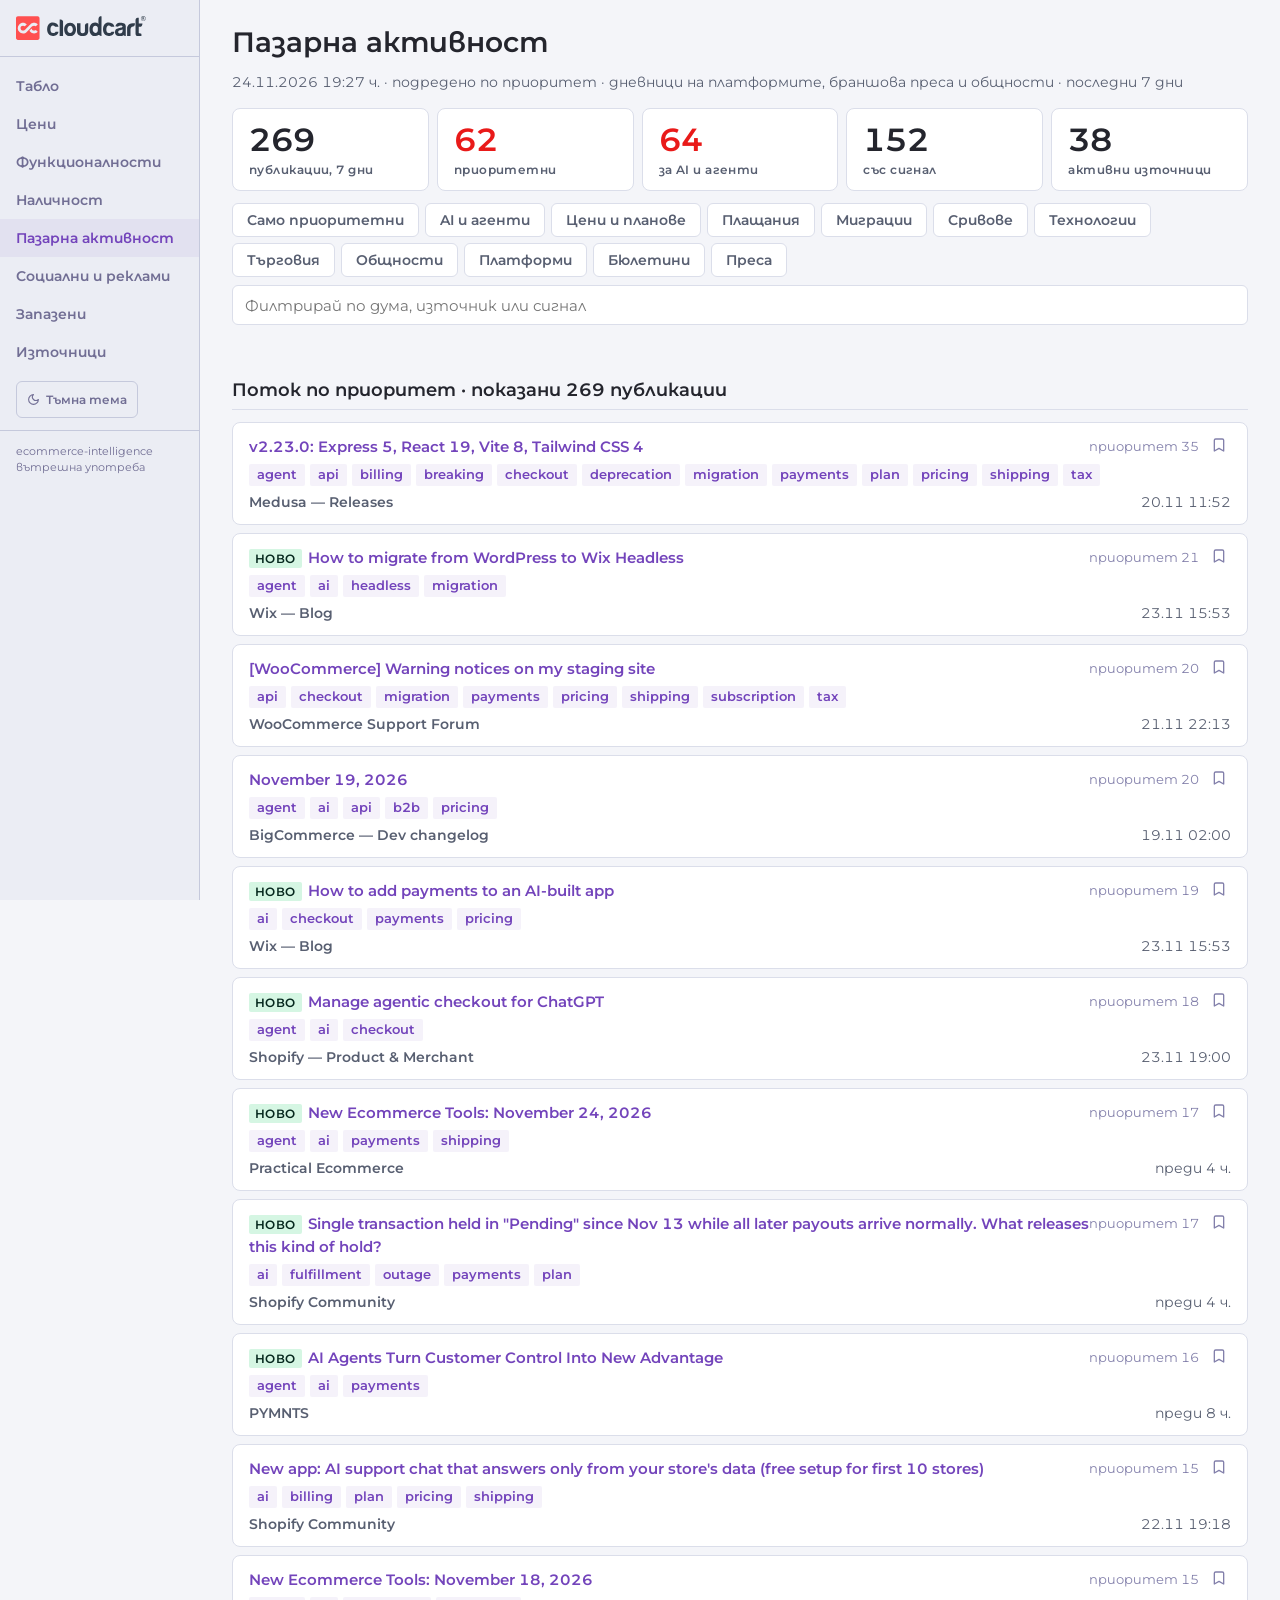
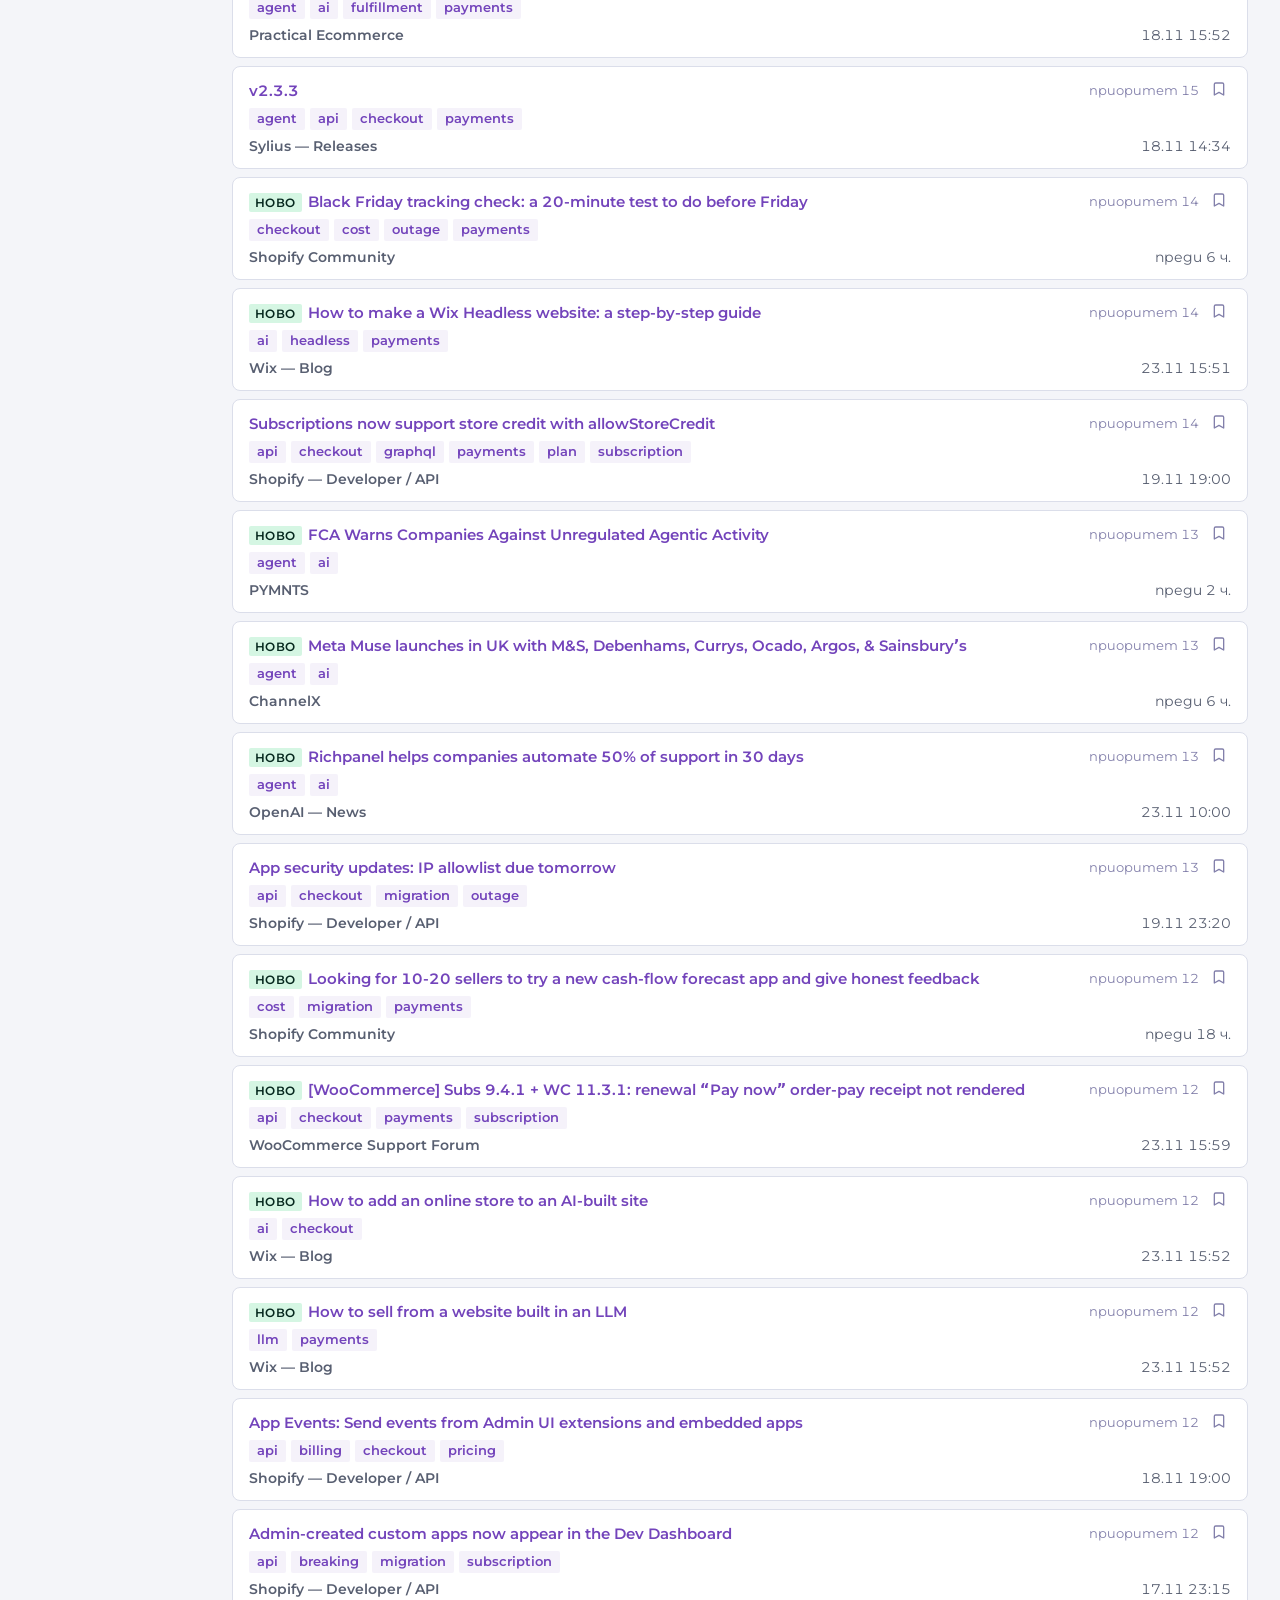
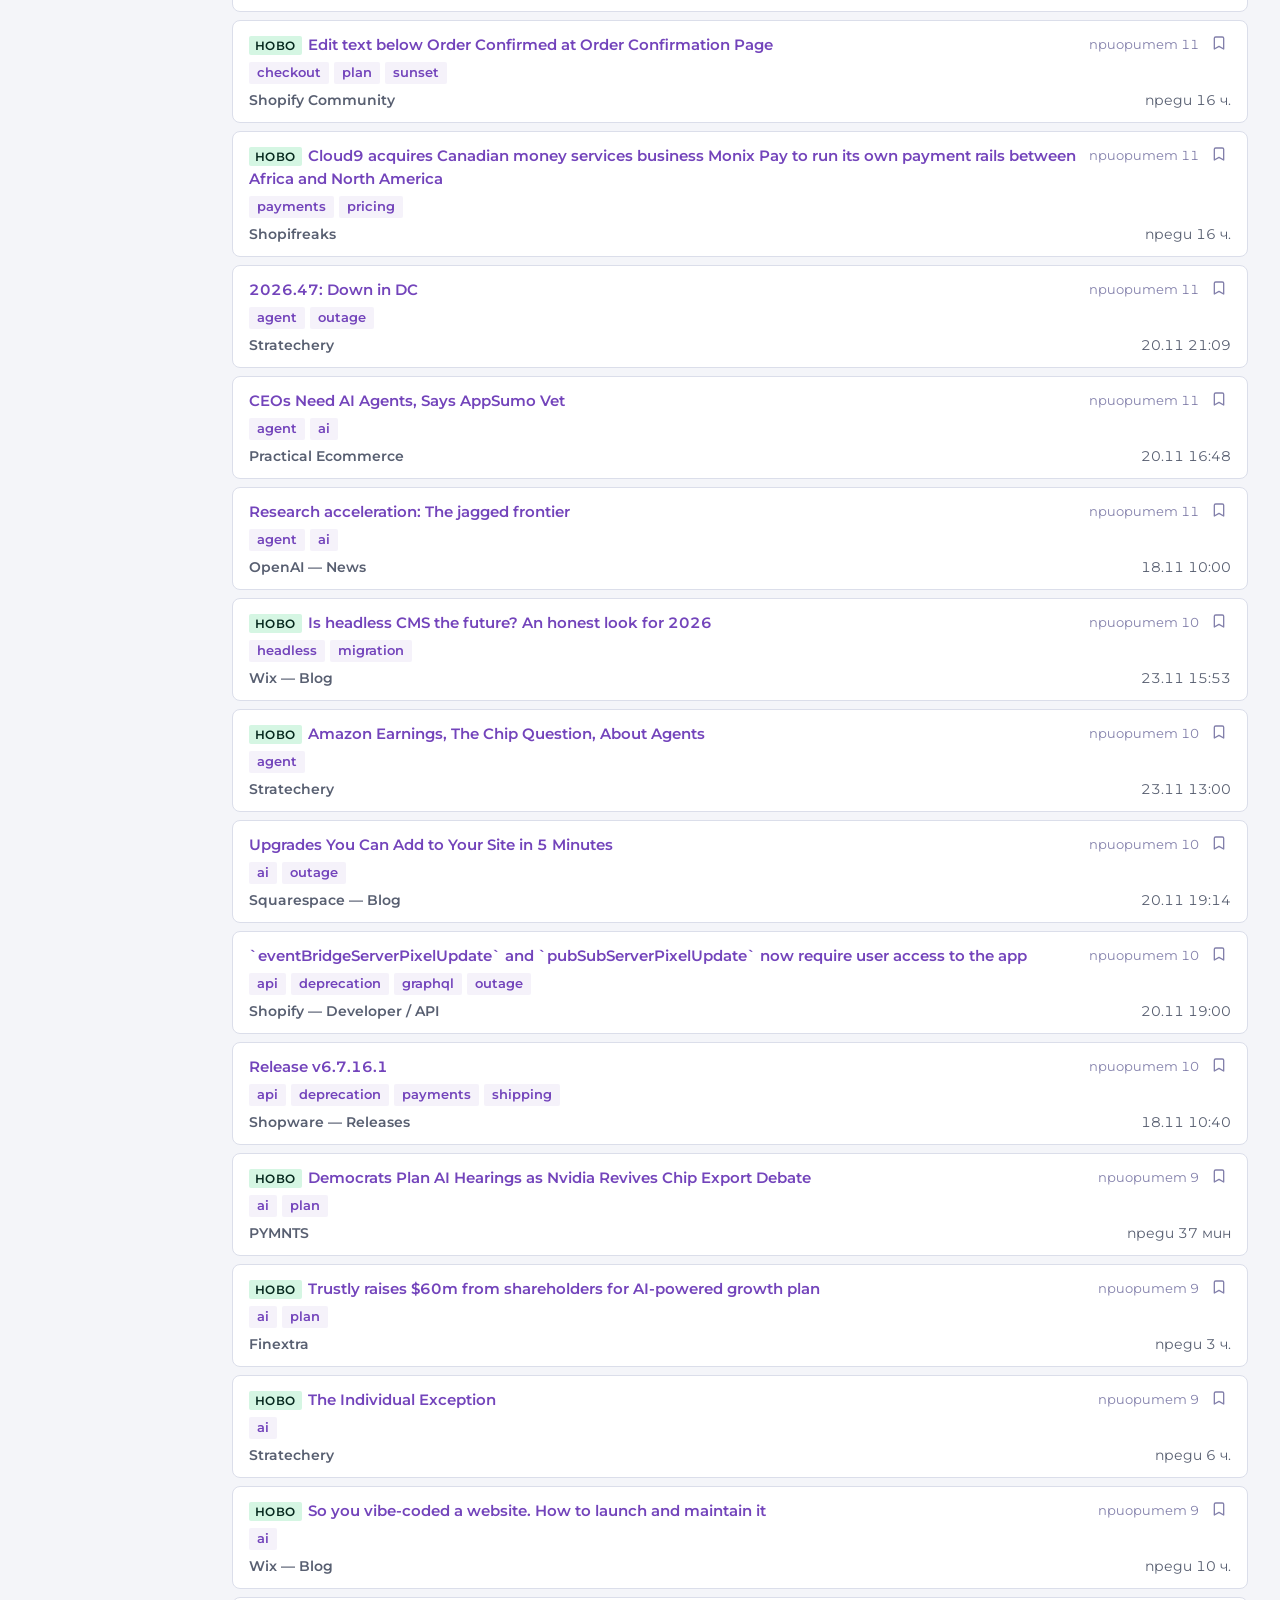
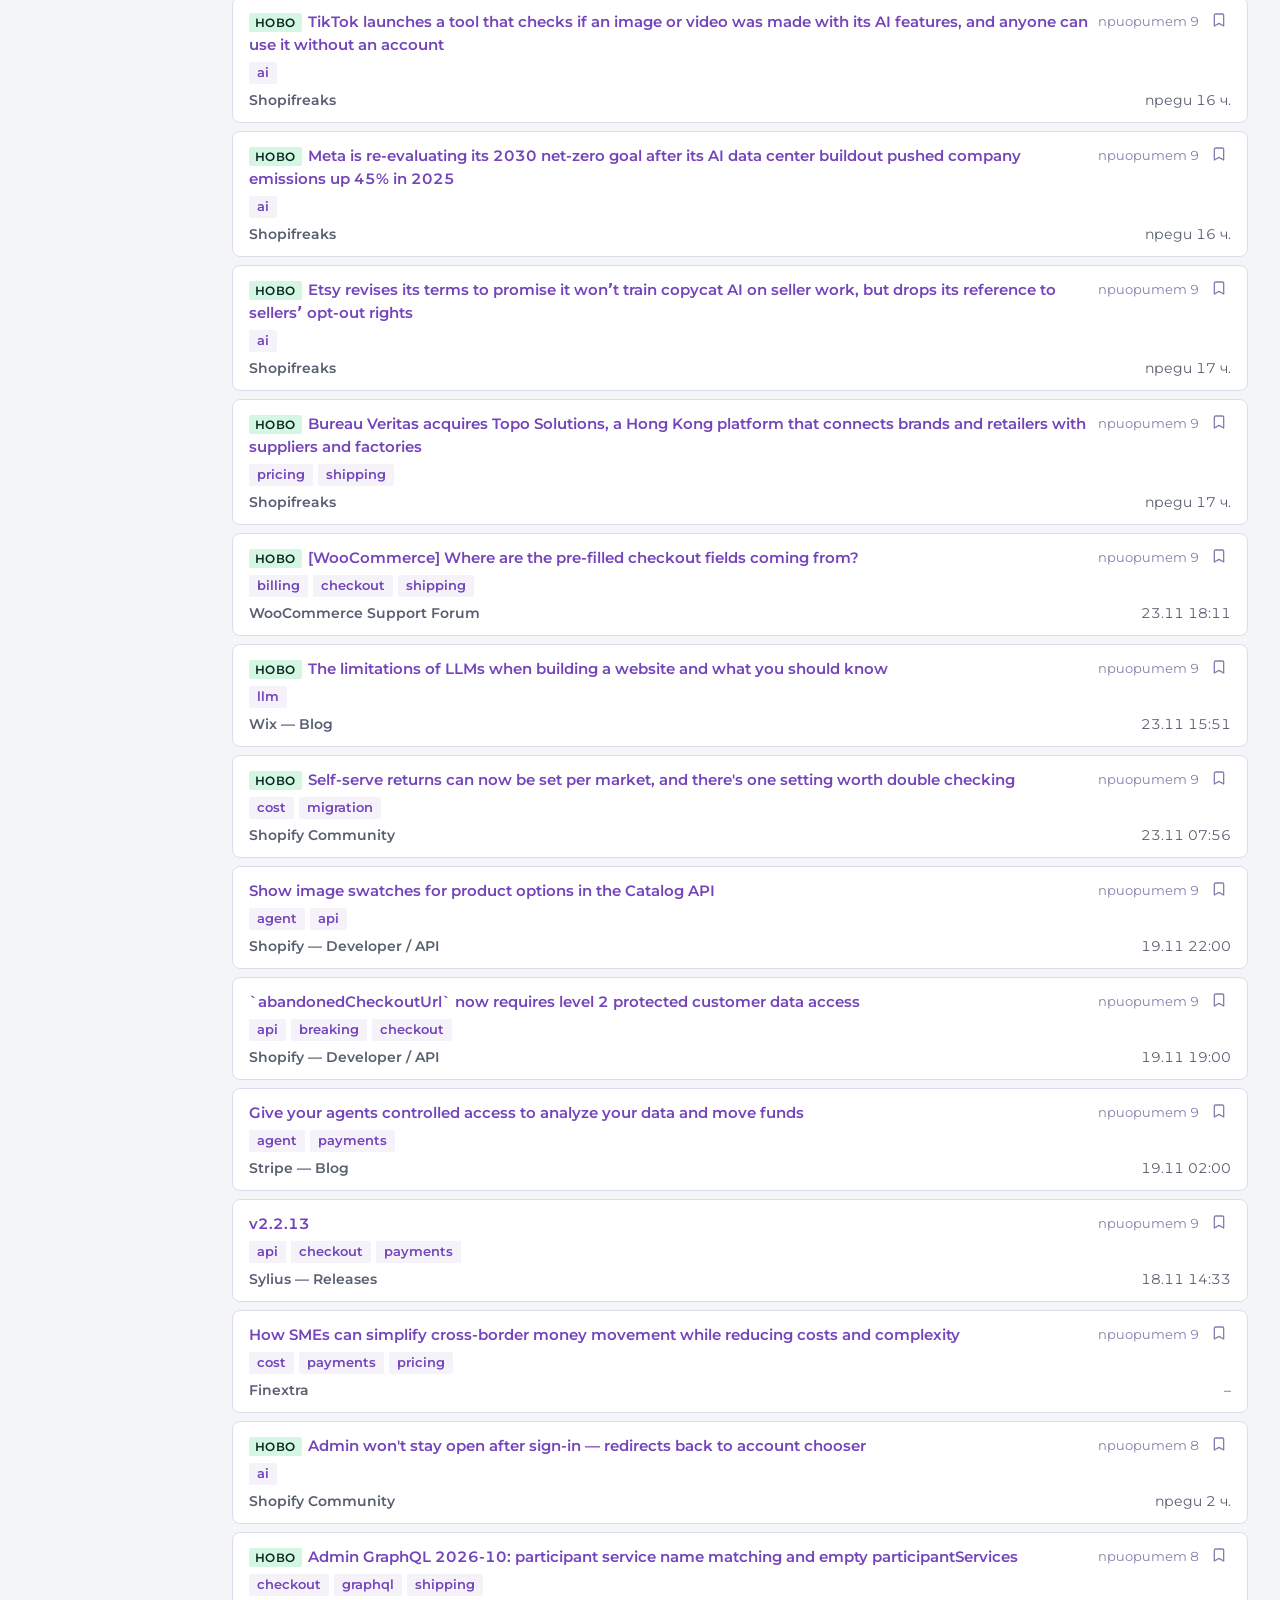
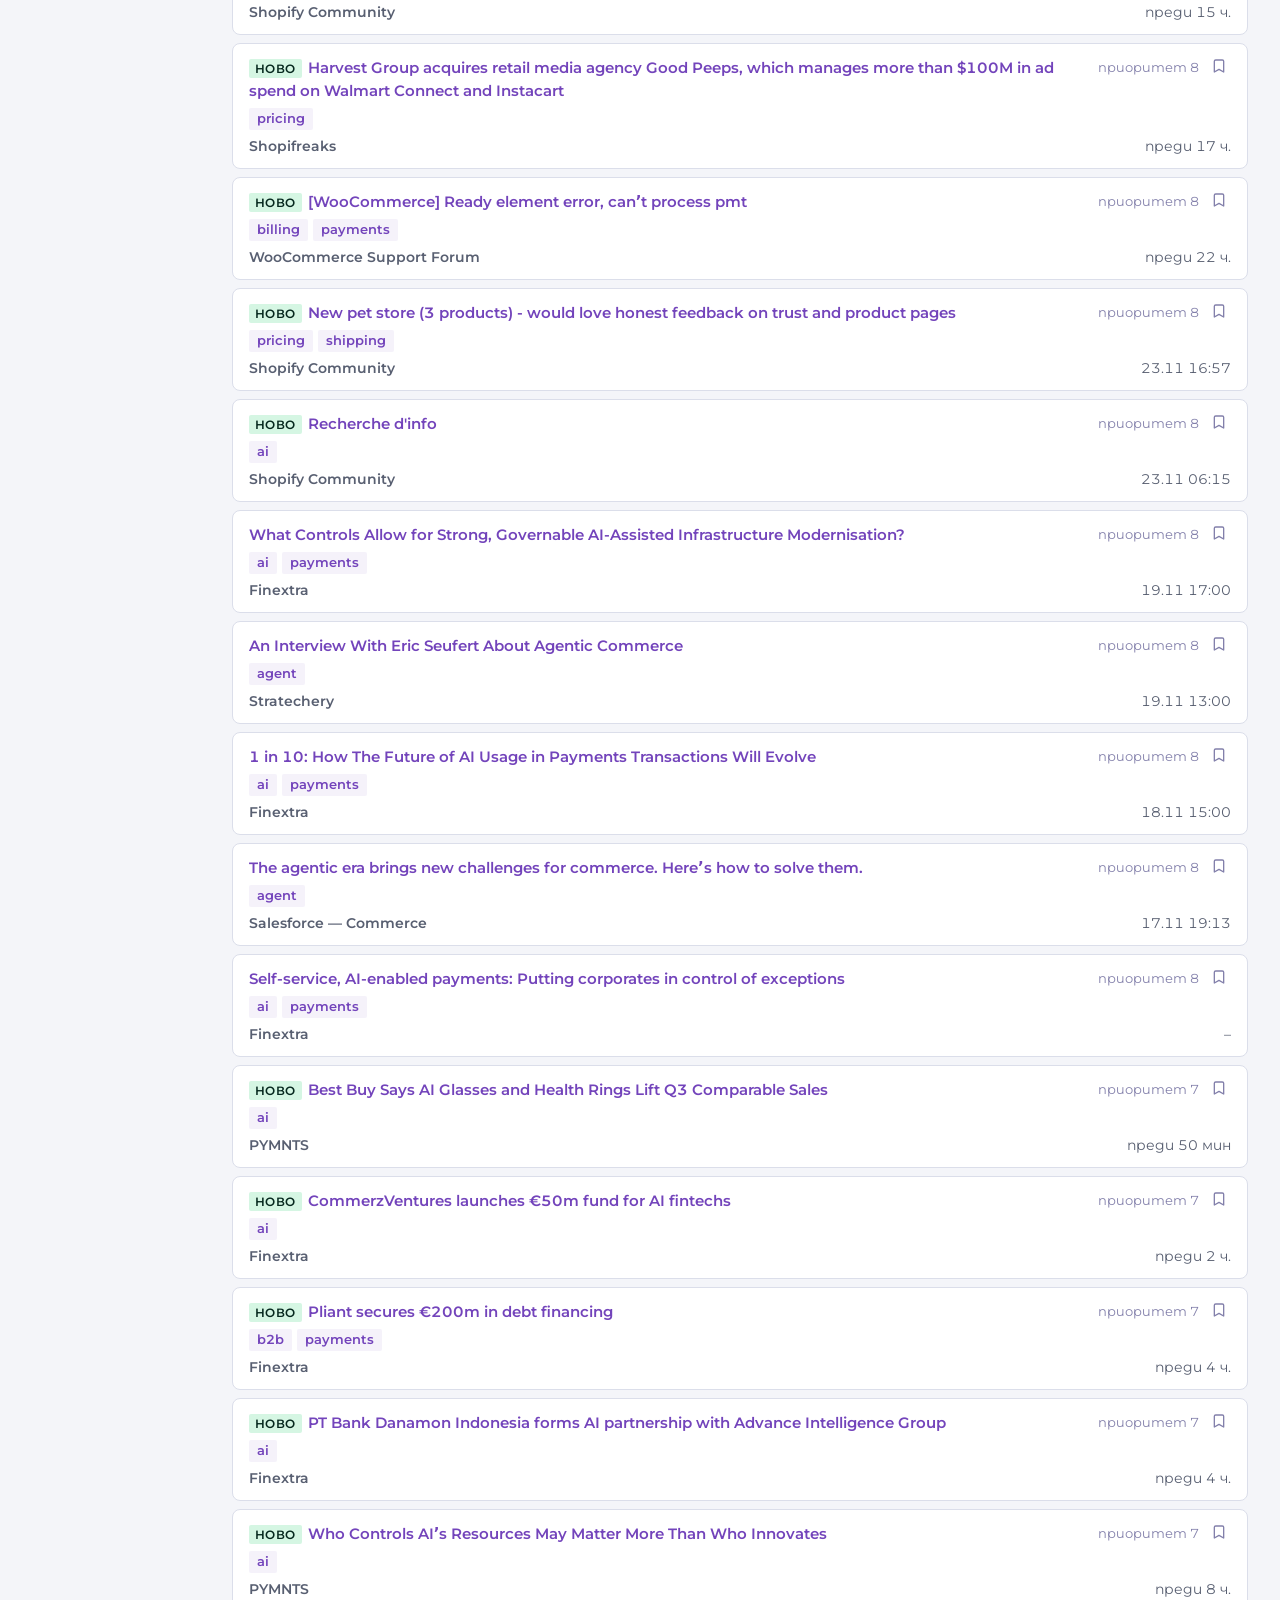
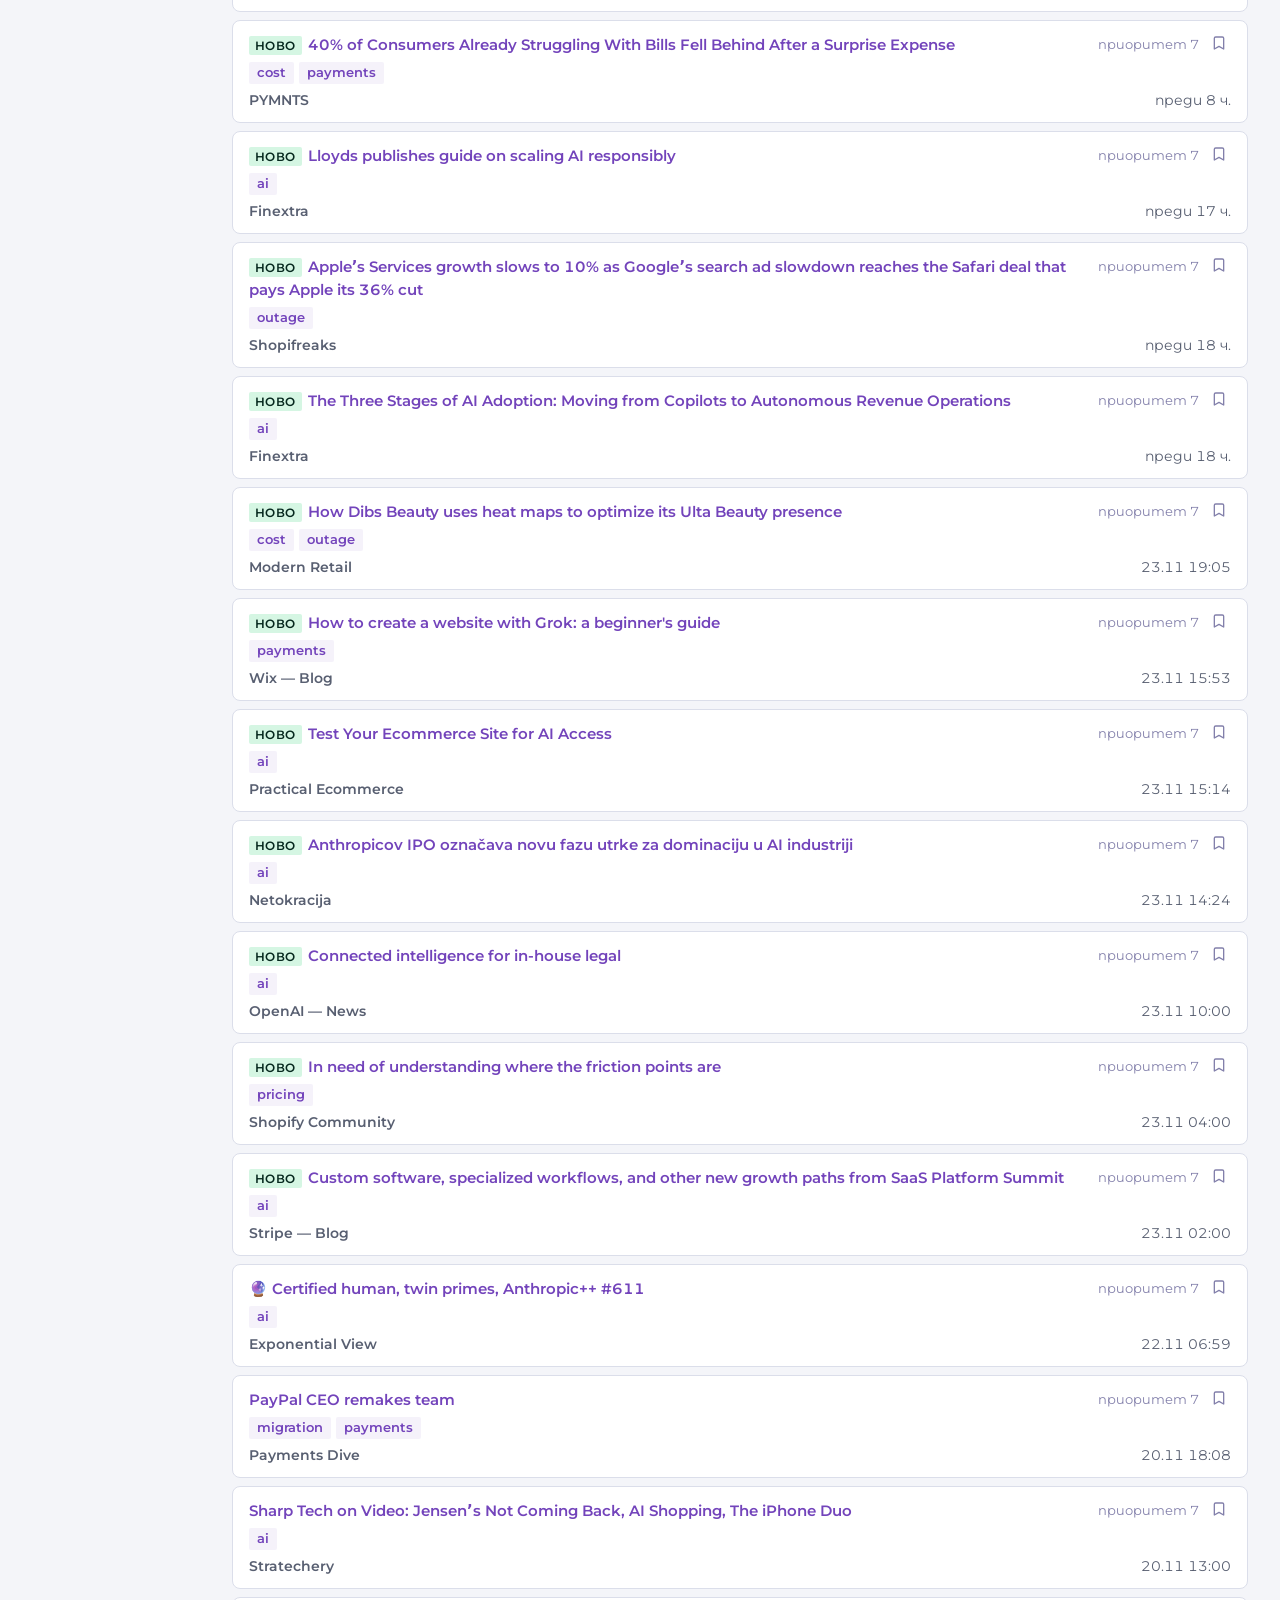
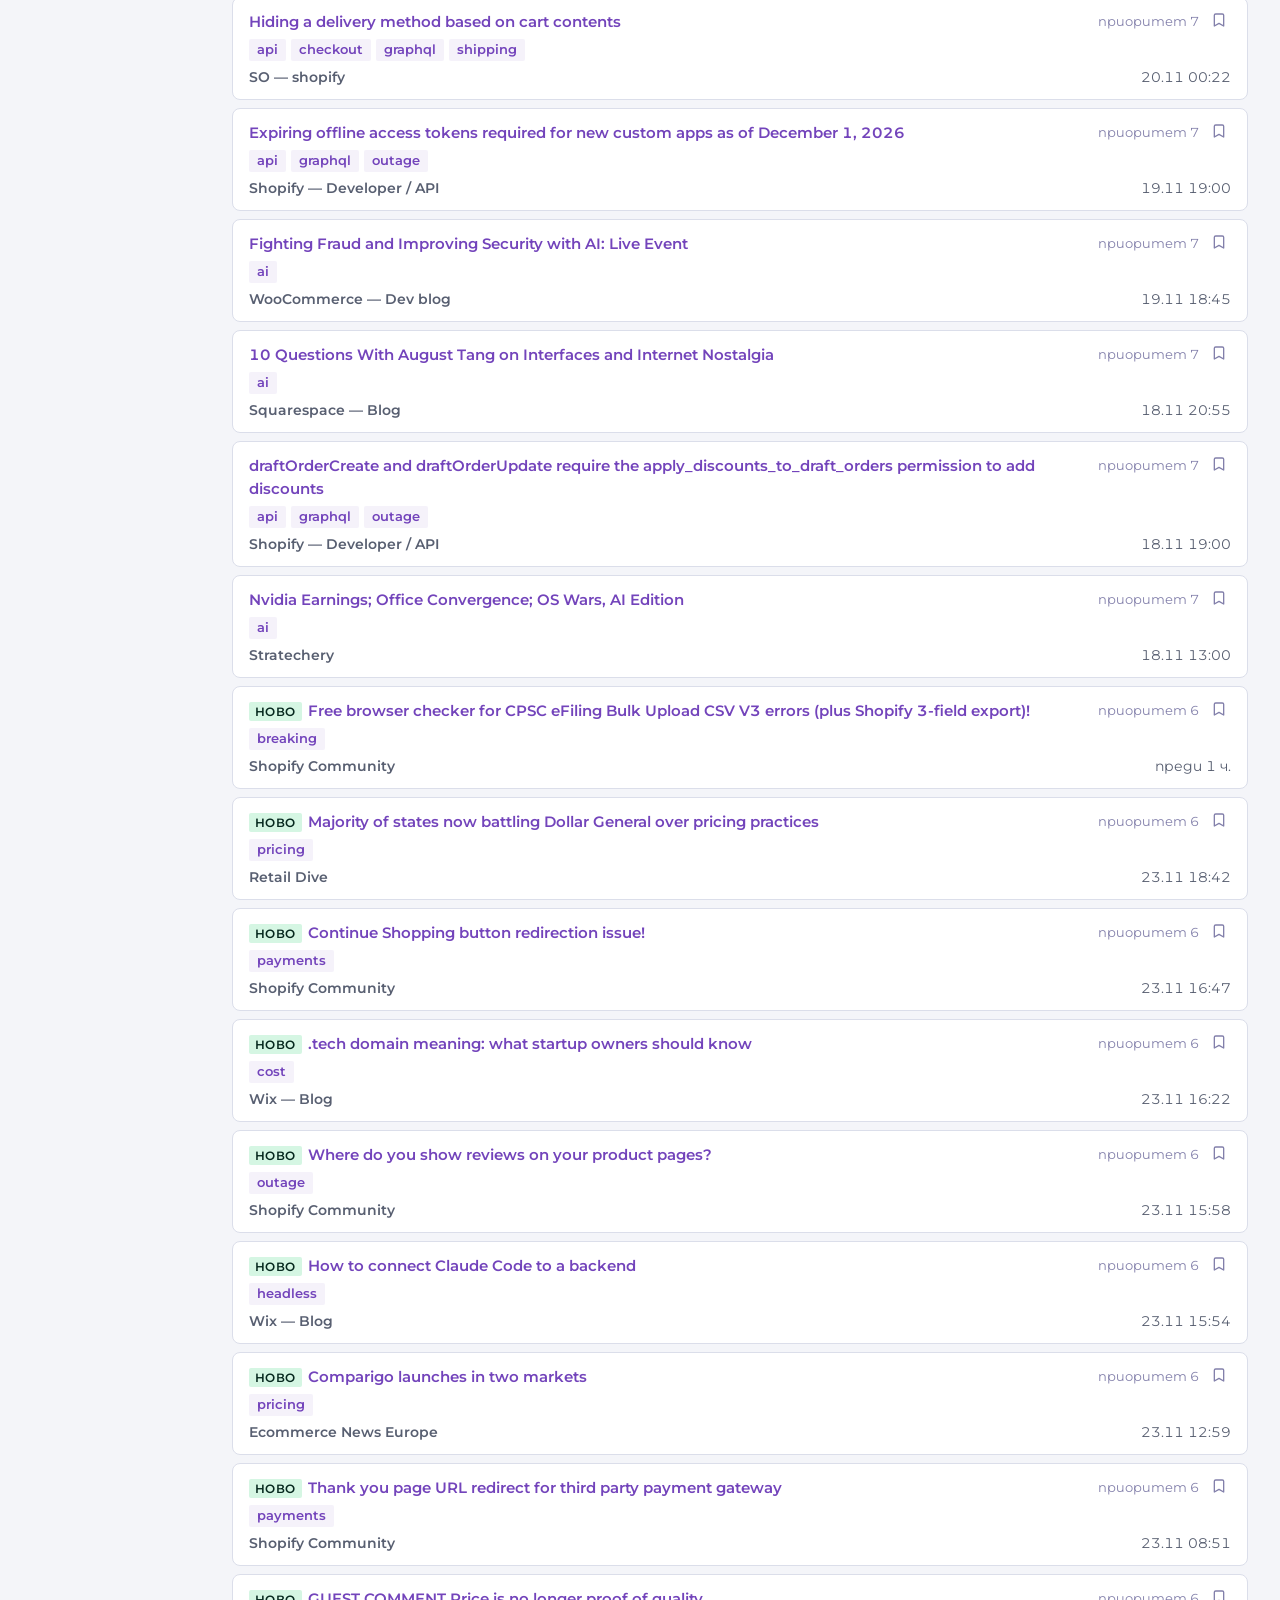
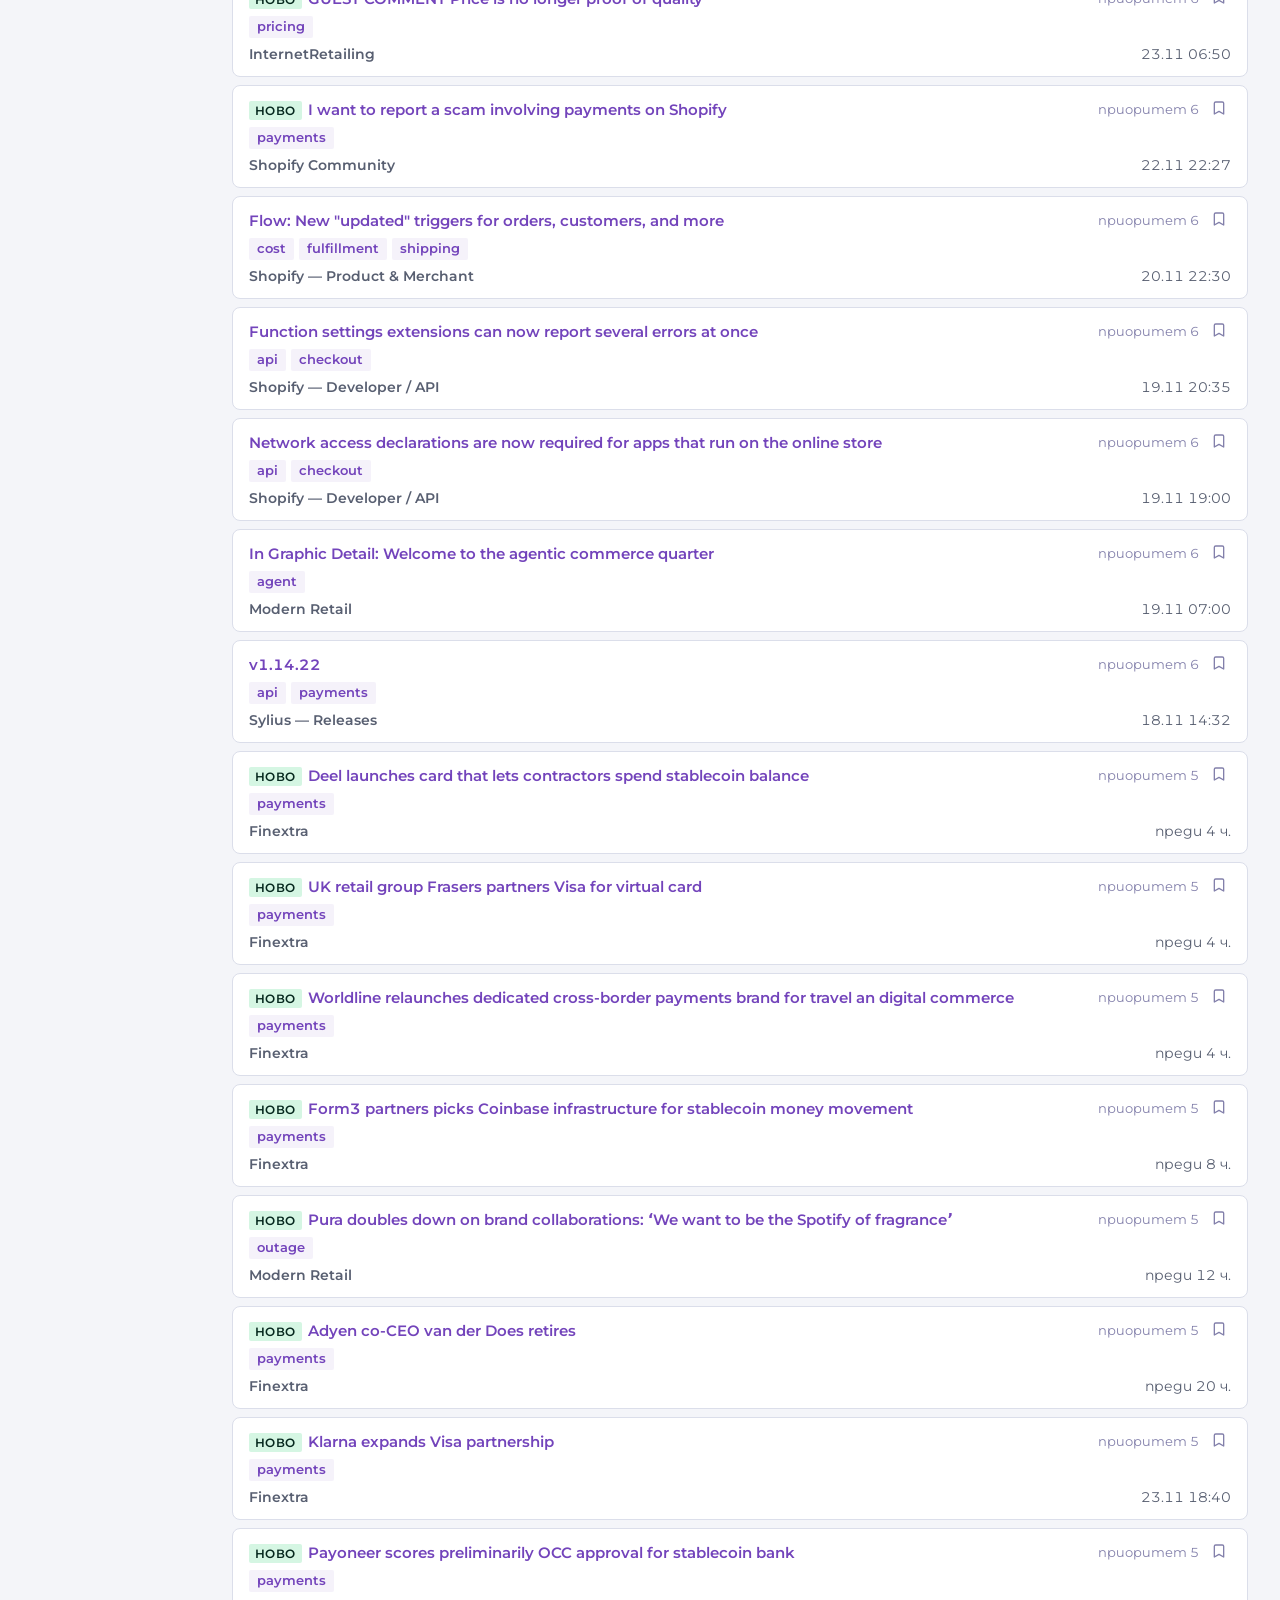
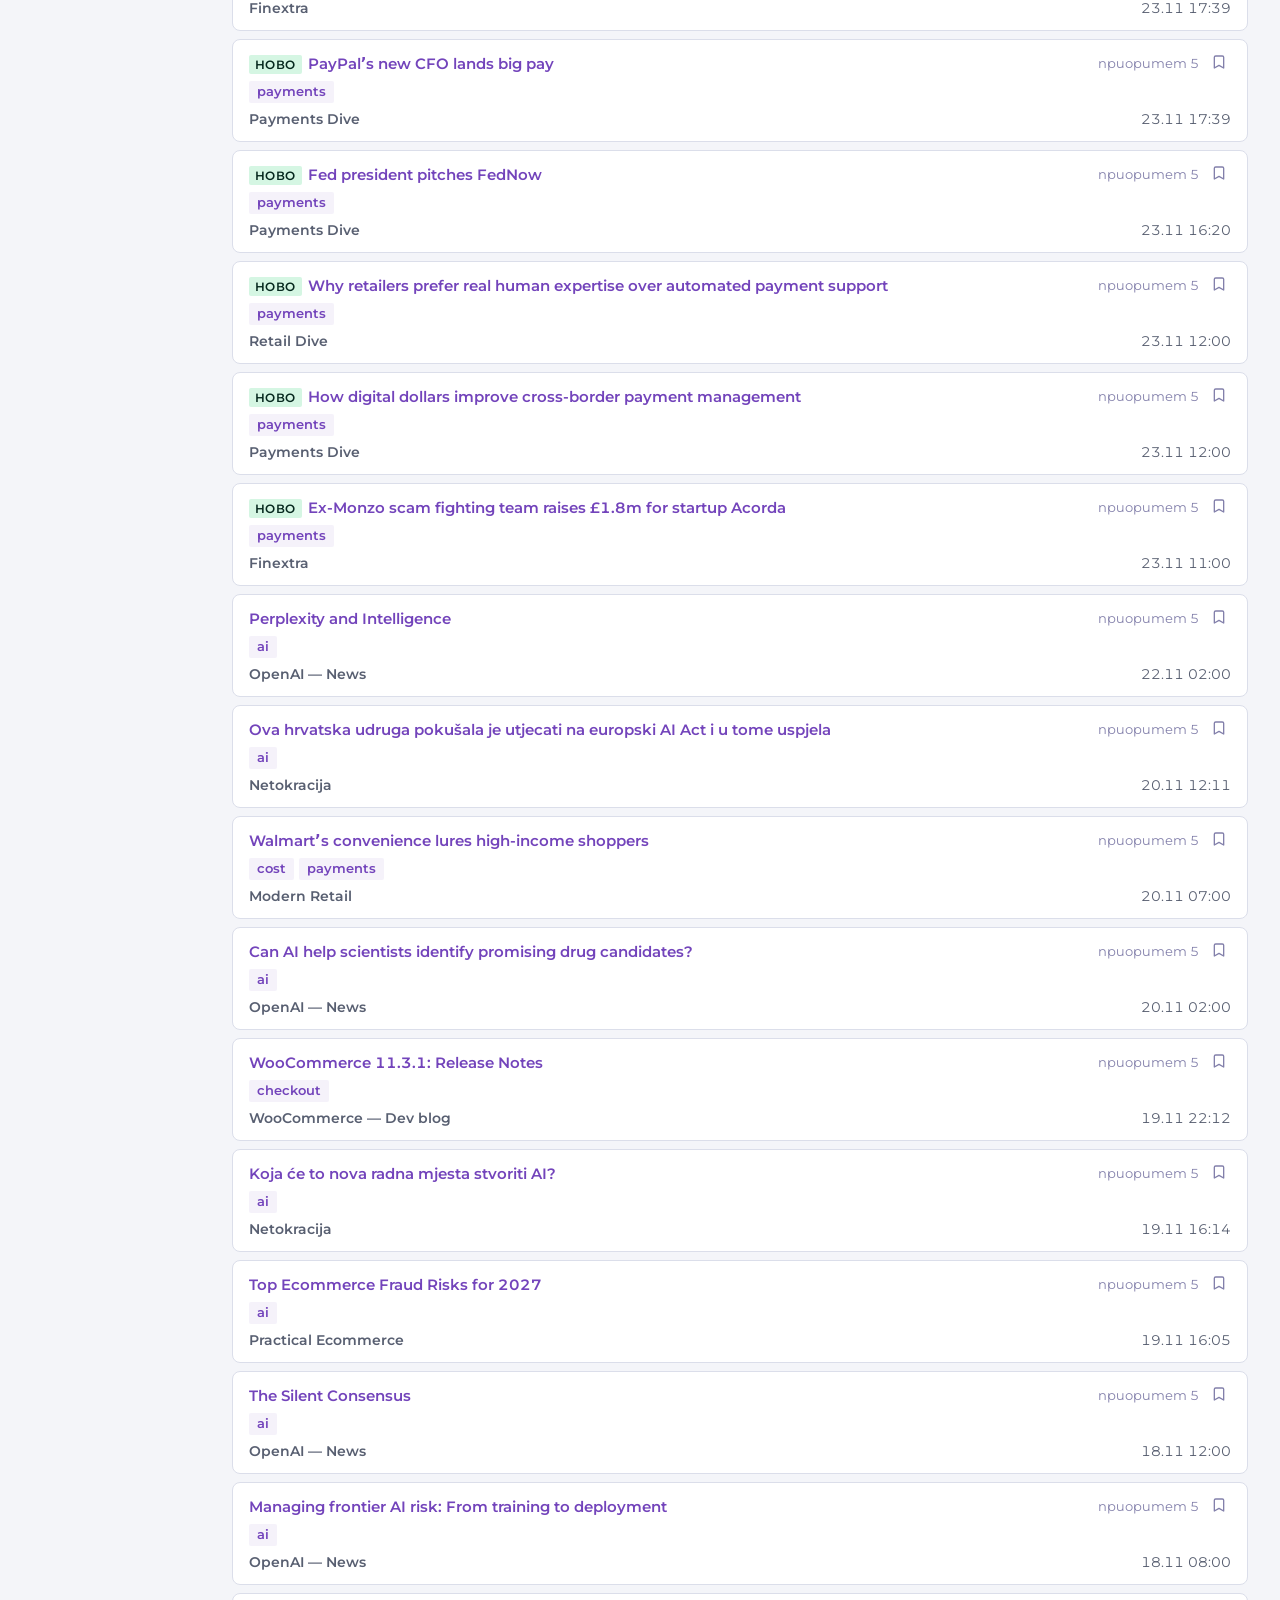
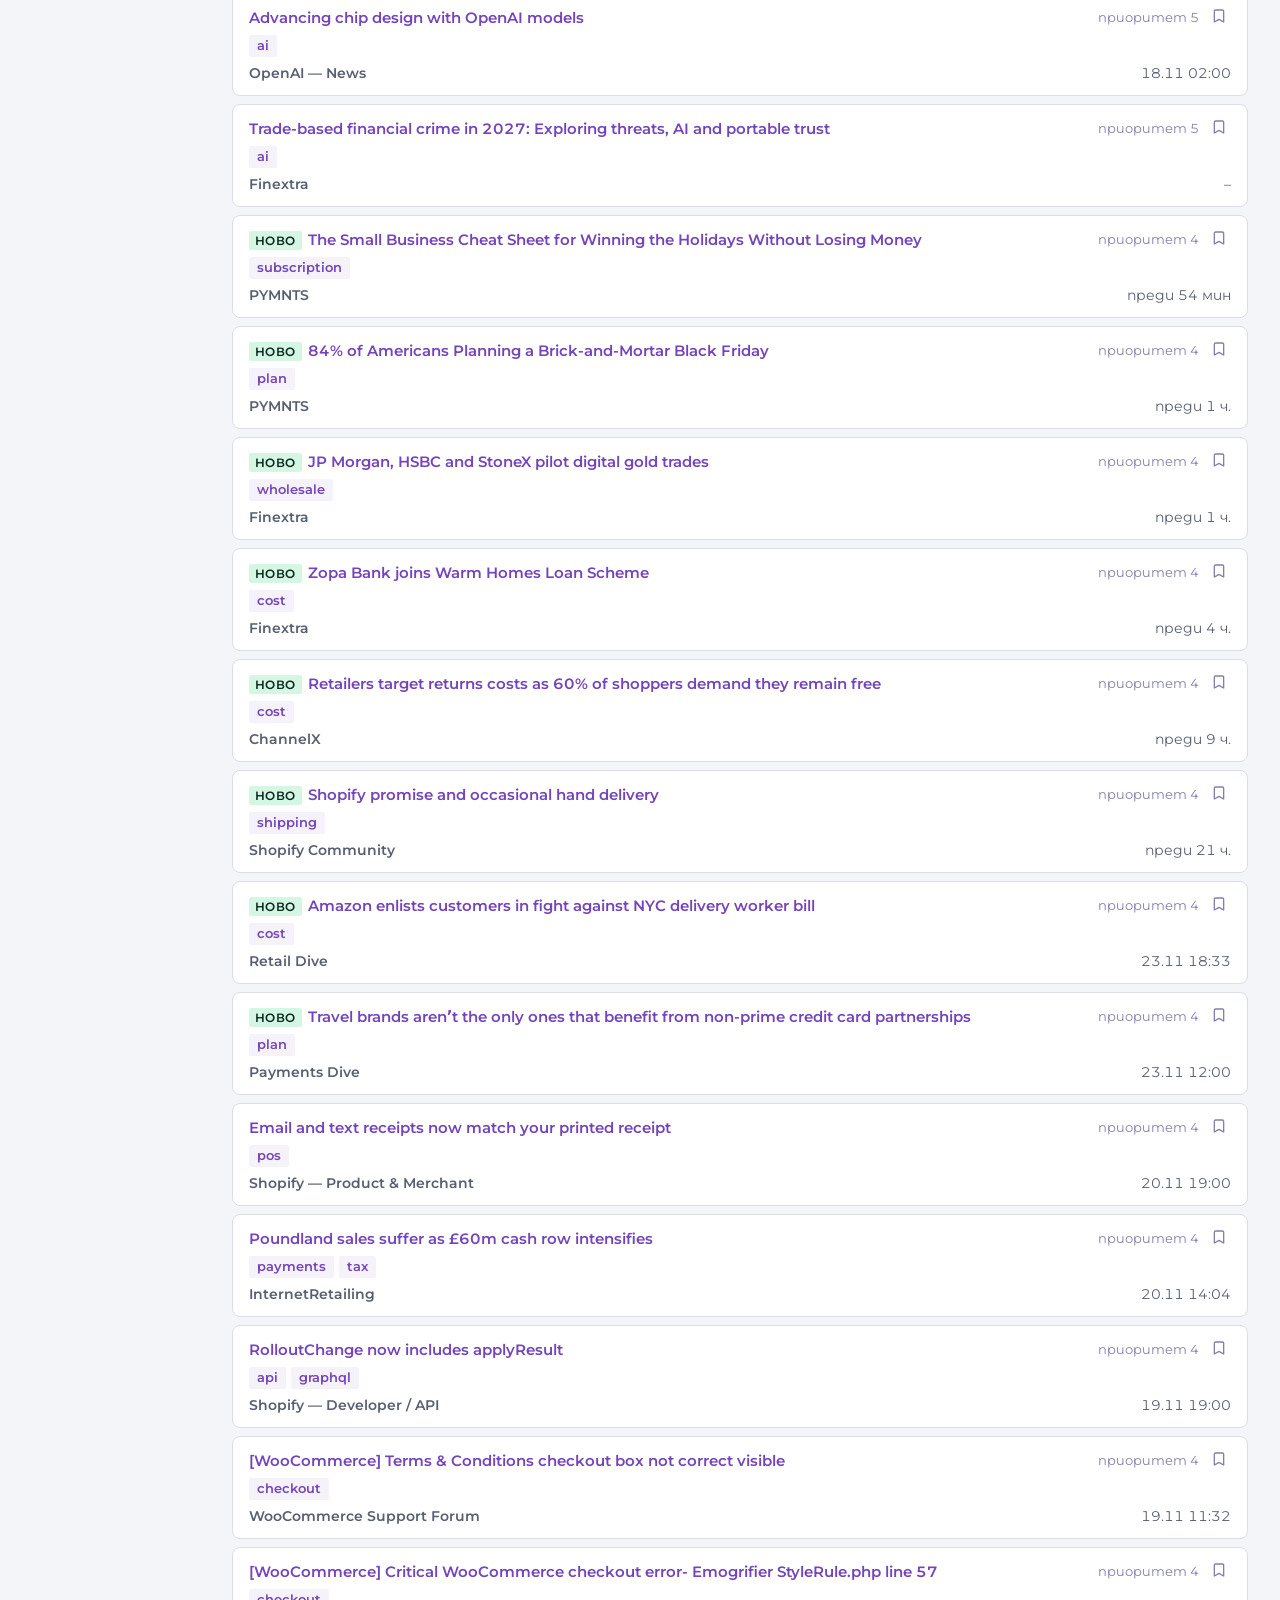
==== commit 8b163359: "chore: daily intel update [skip ci]" ====
--- a/reports/activity.html
+++ b/reports/activity.html
@@ -382,7 +382,7 @@
 		l-1.244-1.793h-0.401v1.731h-0.722V1.729h1.264c0.874,0,1.459,0.446,1.459,1.227c0,0.596-0.321,0.992-0.846,1.148l1.199,1.707
 		L197.389,5.979z M196.296,2.395h-0.554v1.229h0.51c0.479,0,0.771-0.194,0.771-0.616c0-0.426-0.258-0.625-0.728-0.625"/>
 </g>
-</svg></span><a class='sitem' href='index.html'>Табло</a><a class='sitem' href='pricing.html'>Цени</a><a class='sitem' href='features.html'>Функционалности</a><a class='sitem' href='availability.html'>Наличност</a><a class='sitem on' href='activity.html'>Пазарна активност</a><a class='sitem' href='social.html'>Социални и реклами</a><a class='sitem' href='saved.html'>Запазени</a><a class='sitem' href='sources.html'>Източници</a><button class=themebtn id=themebtn type=button><svg viewBox="0 0 24 24" fill="none" stroke="currentColor" stroke-width="2" stroke-linecap="round" stroke-linejoin="round"><path d="M12 3a6 6 0 0 0 9 9 9 9 0 1 1-9-9Z"/></svg><span class=tlab>Тъмна тема</span></button><div class=sfoot>ecommerce-intelligence<br>вътрешна употреба</div></aside><main class=main><div class=page-head><h1>Пазарна активност</h1><div class=meta>23.11.2026 19:56 ч. · подредено по приоритет · дневници на платформите, браншова преса и общности · последни 7 дни</div></div><div class=tiles><div class=tile><div class='n'>318</div><div class=l>публикации, 7 дни</div></div><div class=tile><div class='n hot'>74</div><div class=l>приоритетни</div></div><div class=tile><div class='n hot'>80</div><div class=l>за AI и агенти</div></div><div class=tile><div class='n'>173</div><div class=l>със сигнал</div></div><div class=tile><div class='n'>44</div><div class=l>активни източници</div></div></div><div class=chips><button type=button class=chip data-tag=prio>Само приоритетни</button><button type=button class=chip data-tag=ai data-group=theme>AI и агенти</button><button type=button class=chip data-tag=pricing data-group=theme>Цени и планове</button><button type=button class=chip data-tag=payments data-group=theme>Плащания</button><button type=button class=chip data-tag=migration data-group=theme>Миграции</button><button type=button class=chip data-tag=outage data-group=theme>Сривове</button><button type=button class=chip data-tag=tech data-group=theme>Технологии</button><button type=button class=chip data-tag=retail data-group=theme>Търговия</button><button type=button class=chip data-tag=community data-group=src>Общности</button><button type=button class=chip data-tag=platform data-group=src>Платформи</button><button type=button class=chip data-tag=newsletter data-group=src>Бюлетини</button><button type=button class=chip data-tag=press data-group=src>Преса</button></div><input id=filterbox placeholder='Филтрирай по дума, източник или сигнал'><h2>Поток по приоритет · показани <span id=viscount>318</span> публикации</h2><div class=filterable><div class=card data-tags='ai pricing payments migration tech retail platform prio'><button type=button class=favbtn data-fav="{&quot;u&quot;: &quot;https://github.com/medusajs/medusa/releases/tag/v2.23.0&quot;, &quot;t&quot;: &quot;v2.23.0: Express 5, React 19, Vite 8, Tailwind CSS 4&quot;, &quot;s&quot;: &quot;Medusa — Releases&quot;, &quot;d&quot;: &quot;20.11 11:52&quot;, &quot;g&quot;: [&quot;agent&quot;, &quot;api&quot;, &quot;billing&quot;, &quot;breaking&quot;, &quot;checkout&quot;, &quot;deprecation&quot;, &quot;migration&quot;, &quot;payments&quot;, &quot;plan&quot;, &quot;pricing&quot;, &quot;shipping&quot;, &quot;tax&quot;]}"><svg viewBox="0 0 24 24" fill="none" stroke="currentColor" stroke-width="2" stroke-linecap="round" stroke-linejoin="round"><path d="m19 21-7-4-7 4V5a2 2 0 0 1 2-2h10a2 2 0 0 1 2 2v16z"/></svg></button><span class=score>приоритет 35</span><a href='https://github.com/medusajs/medusa/releases/tag/v2.23.0' target=_blank>v2.23.0: Express 5, React 19, Vite 8, Tailwind CSS 4</a><div><span class=sig>agent</span><span class=sig>api</span><span class=sig>billing</span><span class=sig>breaking</span><span class=sig>checkout</span><span class=sig>deprecation</span><span class=sig>migration</span><span class=sig>payments</span><span class=sig>plan</span><span class=sig>pricing</span><span class=sig>shipping</span><span class=sig>tax</span></div><div class=row><span class=src>Medusa — Releases</span><span>20.11 11:52</span></div></div><div class=card data-tags='pricing payments migration tech retail community prio'><button type=button class=favbtn data-fav="{&quot;u&quot;: &quot;https://wordpress.org/support/topic/warning-notices-on-my-staging-site/&quot;, &quot;t&quot;: &quot;[WooCommerce] Warning notices on my staging site&quot;, &quot;s&quot;: &quot;WooCommerce Support Forum&quot;, &quot;d&quot;: &quot;21.11 22:13&quot;, &quot;g&quot;: [&quot;api&quot;, &quot;checkout&quot;, &quot;migration&quot;, &quot;payments&quot;, &quot;pricing&quot;, &quot;shipping&quot;, &quot;subscription&quot;, &quot;tax&quot;]}"><svg viewBox="0 0 24 24" fill="none" stroke="currentColor" stroke-width="2" stroke-linecap="round" stroke-linejoin="round"><path d="m19 21-7-4-7 4V5a2 2 0 0 1 2-2h10a2 2 0 0 1 2 2v16z"/></svg></button><span class=score>приоритет 22</span><span class=newmark>НОВО</span><a href='https://wordpress.org/support/topic/warning-notices-on-my-staging-site/' target=_blank>[WooCommerce] Warning notices on my staging site</a><div><span class=sig>api</span><span class=sig>checkout</span><span class=sig>migration</span><span class=sig>payments</span><span class=sig>pricing</span><span class=sig>shipping</span><span class=sig>subscription</span><span class=sig>tax</span></div><div class=row><span class=src>WooCommerce Support Forum</span><span>21.11 22:13</span></div></div><div class=card data-tags='ai migration tech platform prio'><button type=button class=favbtn data-fav="{&quot;u&quot;: &quot;https://www.wix.com/blog/migrate-wordpress-to-wix-headless&quot;, &quot;t&quot;: &quot;How to migrate from WordPress to Wix Headless&quot;, &quot;s&quot;: &quot;Wix — Blog&quot;, &quot;d&quot;: &quot;преди 4 ч.&quot;, &quot;g&quot;: [&quot;agent&quot;, &quot;ai&quot;, &quot;headless&quot;, &quot;migration&quot;]}"><svg viewBox="0 0 24 24" fill="none" stroke="currentColor" stroke-width="2" stroke-linecap="round" stroke-linejoin="round"><path d="m19 21-7-4-7 4V5a2 2 0 0 1 2-2h10a2 2 0 0 1 2 2v16z"/></svg></button><span class=score>приоритет 21</span><span class=newmark>НОВО</span><a href='https://www.wix.com/blog/migrate-wordpress-to-wix-headless' target=_blank>How to migrate from WordPress to Wix Headless</a><div><span class=sig>agent</span><span class=sig>ai</span><span class=sig>headless</span><span class=sig>migration</span></div><div class=row><span class=src>Wix — Blog</span><span>преди 4 ч.</span></div></div><div class=card data-tags='ai pricing tech retail platform prio'><button type=button class=favbtn data-fav="{&quot;u&quot;: &quot;https://docs.bigcommerce.com/developer/changelog/2026/11/19&quot;, &quot;t&quot;: &quot;November 19, 2026&quot;, &quot;s&quot;: &quot;BigCommerce — Dev changelog&quot;, &quot;d&quot;: &quot;19.11 02:00&quot;, &quot;g&quot;: [&quot;agent&quot;, &quot;ai&quot;, &quot;api&quot;, &quot;b2b&quot;, &quot;pricing&quot;]}"><svg viewBox="0 0 24 24" fill="none" stroke="currentColor" stroke-width="2" stroke-linecap="round" stroke-linejoin="round"><path d="m19 21-7-4-7 4V5a2 2 0 0 1 2-2h10a2 2 0 0 1 2 2v16z"/></svg></button><span class=score>приоритет 20</span><a href='https://docs.bigcommerce.com/developer/changelog/2026/11/19' target=_blank>November 19, 2026</a><div><span class=sig>agent</span><span class=sig>ai</span><span class=sig>api</span><span class=sig>b2b</span><span class=sig>pricing</span></div><div class=row><span class=src>BigCommerce — Dev changelog</span><span>19.11 02:00</span></div></div><div class=card data-tags='ai pricing payments platform prio'><button type=button class=favbtn data-fav="{&quot;u&quot;: &quot;https://www.wix.com/blog/how-to-add-payments-to-an-ai-built-app&quot;, &quot;t&quot;: &quot;How to add payments to an AI-built app&quot;, &quot;s&quot;: &quot;Wix — Blog&quot;, &quot;d&quot;: &quot;преди 4 ч.&quot;, &quot;g&quot;: [&quot;ai&quot;, &quot;checkout&quot;, &quot;payments&quot;, &quot;pricing&quot;]}"><svg viewBox="0 0 24 24" fill="none" stroke="currentColor" stroke-width="2" stroke-linecap="round" stroke-linejoin="round"><path d="m19 21-7-4-7 4V5a2 2 0 0 1 2-2h10a2 2 0 0 1 2 2v16z"/></svg></button><span class=score>приоритет 19</span><span class=newmark>НОВО</span><a href='https://www.wix.com/blog/how-to-add-payments-to-an-ai-built-app' target=_blank>How to add payments to an AI-built app</a><div><span class=sig>ai</span><span class=sig>checkout</span><span class=sig>payments</span><span class=sig>pricing</span></div><div class=row><span class=src>Wix — Blog</span><span>преди 4 ч.</span></div></div><div class=card data-tags='ai outage tech platform prio'><button type=button class=favbtn data-fav="{&quot;u&quot;: &quot;https://www.squarespace.com/blog/seo-headings&quot;, &quot;t&quot;: &quot;Why SEO Headings Matter as Much as What&#x27;s On the Page&quot;, &quot;s&quot;: &quot;Squarespace — Blog&quot;, &quot;d&quot;: &quot;16.11 22:22&quot;, &quot;g&quot;: [&quot;ai&quot;, &quot;breaking&quot;, &quot;llm&quot;, &quot;outage&quot;]}"><svg viewBox="0 0 24 24" fill="none" stroke="currentColor" stroke-width="2" stroke-linecap="round" stroke-linejoin="round"><path d="m19 21-7-4-7 4V5a2 2 0 0 1 2-2h10a2 2 0 0 1 2 2v16z"/></svg></button><span class=score>приоритет 18</span><a href='https://www.squarespace.com/blog/seo-headings' target=_blank>Why SEO Headings Matter as Much as What&#x27;s On the Page</a><div><span class=sig>ai</span><span class=sig>breaking</span><span class=sig>llm</span><span class=sig>outage</span></div><div class=row><span class=src>Squarespace — Blog</span><span>16.11 22:22</span></div></div><div class=card data-tags='ai pricing retail community prio'><button type=button class=favbtn data-fav="{&quot;u&quot;: &quot;https://community.shopify.com/t/new-app-ai-support-chat-that-answers-only-from-your-stores-data-free-setup-for-first-10-stores/720723&quot;, &quot;t&quot;: &quot;New app: AI support chat that answers only from your store&#x27;s data (free setup for first 10 stores)&quot;, &quot;s&quot;: &quot;Shopify Community&quot;, &quot;d&quot;: &quot;22.11 19:18&quot;, &quot;g&quot;: [&quot;ai&quot;, &quot;billing&quot;, &quot;plan&quot;, &quot;pricing&quot;, &quot;shipping&quot;]}"><svg viewBox="0 0 24 24" fill="none" stroke="currentColor" stroke-width="2" stroke-linecap="round" stroke-linejoin="round"><path d="m19 21-7-4-7 4V5a2 2 0 0 1 2-2h10a2 2 0 0 1 2 2v16z"/></svg></button><span class=score>приоритет 17</span><span class=newmark>НОВО</span><a href='https://community.shopify.com/t/new-app-ai-support-chat-that-answers-only-from-your-stores-data-free-setup-for-first-10-stores/720723' target=_blank>New app: AI support chat that answers only from your store&#x27;s data (free setup for first 10 stores)</a><div><span class=sig>ai</span><span class=sig>billing</span><span class=sig>plan</span><span class=sig>pricing</span><span class=sig>shipping</span></div><div class=row><span class=src>Shopify Community</span><span>22.11 19:18</span></div></div><div class=card data-tags='ai pricing platform prio'><button type=button class=favbtn data-fav="{&quot;u&quot;: &quot;https://www.salesforce.com/blog/salesforce-joins-personal-agent-protocol/&quot;, &quot;t&quot;: &quot;Salesforce joins the Personal Agent Protocol to help brands meet shoppers’ AI agents&quot;, &quot;s&quot;: &quot;Salesforce — Commerce&quot;, &quot;d&quot;: &quot;17.11 01:47&quot;, &quot;g&quot;: [&quot;agent&quot;, &quot;ai&quot;, &quot;pricing&quot;]}"><svg viewBox="0 0 24 24" fill="none" stroke="currentColor" stroke-width="2" stroke-linecap="round" stroke-linejoin="round"><path d="m19 21-7-4-7 4V5a2 2 0 0 1 2-2h10a2 2 0 0 1 2 2v16z"/></svg></button><span class=score>приоритет 17</span><a href='https://www.salesforce.com/blog/salesforce-joins-personal-agent-protocol/' target=_blank>Salesforce joins the Personal Agent Protocol to help brands meet shoppers’ AI agents</a><div><span class=sig>agent</span><span class=sig>ai</span><span class=sig>pricing</span></div><div class=row><span class=src>Salesforce — Commerce</span><span>17.11 01:47</span></div></div><div class=card data-tags='ai payments press prio'><button type=button class=favbtn data-fav="{&quot;u&quot;: &quot;https://www.digitalcommerce360.com/2026/11/16/openai-chatgpt-wallet-for-ai-purchases-through-retailer-checkouts/&quot;, &quot;t&quot;: &quot;OpenAI launches ChatGPT Wallet for AI purchases through retailer checkouts&quot;, &quot;s&quot;: &quot;Digital Commerce 360&quot;, &quot;d&quot;: &quot;16.11 22:20&quot;, &quot;g&quot;: [&quot;agent&quot;, &quot;ai&quot;, &quot;checkout&quot;, &quot;payments&quot;]}"><svg viewBox="0 0 24 24" fill="none" stroke="currentColor" stroke-width="2" stroke-linecap="round" stroke-linejoin="round"><path d="m19 21-7-4-7 4V5a2 2 0 0 1 2-2h10a2 2 0 0 1 2 2v16z"/></svg></button><span class=score>приоритет 17</span><a href='https://www.digitalcommerce360.com/2026/11/16/openai-chatgpt-wallet-for-ai-purchases-through-retailer-checkouts/' target=_blank>OpenAI launches ChatGPT Wallet for AI purchases through retailer checkouts</a><div><span class=sig>agent</span><span class=sig>ai</span><span class=sig>checkout</span><span class=sig>payments</span></div><div class=row><span class=src>Digital Commerce 360</span><span>16.11 22:20</span></div></div><div class=card data-tags='ai newsletter prio'><button type=button class=favbtn data-fav="{&quot;u&quot;: &quot;https://linas.substack.com/p/weeklyfintechpulse425&quot;, &quot;t&quot;: &quot;Anthropic just raised a record $107 billion at a $1.5 trillion valuation 🤯📈; Visa tested 22 AI Shopping Agents and 23% bought the wrong thing 🤖🛍️&quot;, &quot;s&quot;: &quot;Linas&#x27;s Newsletter&quot;, &quot;d&quot;: &quot;преди 21 ч.&quot;, &quot;g&quot;: [&quot;agent&quot;, &quot;ai&quot;]}"><svg viewBox="0 0 24 24" fill="none" stroke="currentColor" stroke-width="2" stroke-linecap="round" stroke-linejoin="round"><path d="m19 21-7-4-7 4V5a2 2 0 0 1 2-2h10a2 2 0 0 1 2 2v16z"/></svg></button><span class=score>приоритет 15</span><span class=newmark>НОВО</span><a href='https://linas.substack.com/p/weeklyfintechpulse425' target=_blank>Anthropic just raised a record $107 billion at a $1.5 trillion valuation 🤯📈; Visa tested 22 AI Shopping Agents and 23% bought the wrong thing 🤖🛍️</a><div><span class=sig>agent</span><span class=sig>ai</span></div><div class=row><span class=src>Linas&#x27;s Newsletter</span><span>преди 21 ч.</span></div></div><div class=card data-tags='ai payments retail press prio'><button type=button class=favbtn data-fav="{&quot;u&quot;: &quot;https://www.practicalecommerce.com/new-ecommerce-tools-november-18-2026&quot;, &quot;t&quot;: &quot;New Ecommerce Tools: November 18, 2026&quot;, &quot;s&quot;: &quot;Practical Ecommerce&quot;, &quot;d&quot;: &quot;18.11 15:52&quot;, &quot;g&quot;: [&quot;agent&quot;, &quot;ai&quot;, &quot;fulfillment&quot;, &quot;payments&quot;]}"><svg viewBox="0 0 24 24" fill="none" stroke="currentColor" stroke-width="2" stroke-linecap="round" stroke-linejoin="round"><path d="m19 21-7-4-7 4V5a2 2 0 0 1 2-2h10a2 2 0 0 1 2 2v16z"/></svg></button><span class=score>приоритет 15</span><a href='https://www.practicalecommerce.com/new-ecommerce-tools-november-18-2026' target=_blank>New Ecommerce Tools: November 18, 2026</a><div><span class=sig>agent</span><span class=sig>ai</span><span class=sig>fulfillment</span><span class=sig>payments</span></div><div class=row><span class=src>Practical Ecommerce</span><span>18.11 15:52</span></div></div><div class=card data-tags='ai payments tech platform prio'><button type=button class=favbtn data-fav="{&quot;u&quot;: &quot;https://github.com/Sylius/Sylius/releases/tag/v2.3.3&quot;, &quot;t&quot;: &quot;v2.3.3&quot;, &quot;s&quot;: &quot;Sylius — Releases&quot;, &quot;d&quot;: &quot;18.11 14:34&quot;, &quot;g&quot;: [&quot;agent&quot;, &quot;api&quot;, &quot;checkout&quot;, &quot;payments&quot;]}"><svg viewBox="0 0 24 24" fill="none" stroke="currentColor" stroke-width="2" stroke-linecap="round" stroke-linejoin="round"><path d="m19 21-7-4-7 4V5a2 2 0 0 1 2-2h10a2 2 0 0 1 2 2v16z"/></svg></button><span class=score>приоритет 15</span><a href='https://github.com/Sylius/Sylius/releases/tag/v2.3.3' target=_blank>v2.3.3</a><div><span class=sig>agent</span><span class=sig>api</span><span class=sig>checkout</span><span class=sig>payments</span></div><div class=row><span class=src>Sylius — Releases</span><span>18.11 14:34</span></div></div><div class=card data-tags='ai pricing tech platform prio'><button type=button class=favbtn data-fav="{&quot;u&quot;: &quot;https://shopify.dev/changelog/query-your-app-s-logs-in-shopify-cli-with-shopify-app-logs&quot;, &quot;t&quot;: &quot;Access app logs in Shopify CLI&quot;, &quot;s&quot;: &quot;Shopify — Developer / API&quot;, &quot;d&quot;: &quot;преди 56 мин&quot;, &quot;g&quot;: [&quot;agent&quot;, &quot;api&quot;, &quot;billing&quot;, &quot;graphql&quot;]}"><svg viewBox="0 0 24 24" fill="none" stroke="currentColor" stroke-width="2" stroke-linecap="round" stroke-linejoin="round"><path d="m19 21-7-4-7 4V5a2 2 0 0 1 2-2h10a2 2 0 0 1 2 2v16z"/></svg></button><span class=score>приоритет 14</span><span class=newmark>НОВО</span><a href='https://shopify.dev/changelog/query-your-app-s-logs-in-shopify-cli-with-shopify-app-logs' target=_blank>Access app logs in Shopify CLI</a><div><span class=sig>agent</span><span class=sig>api</span><span class=sig>billing</span><span class=sig>graphql</span></div><div class=row><span class=src>Shopify — Developer / API</span><span>преди 56 мин</span></div></div><div class=card data-tags='ai payments tech platform prio'><button type=button class=favbtn data-fav="{&quot;u&quot;: &quot;https://www.wix.com/blog/how-to-make-a-wix-headless-website&quot;, &quot;t&quot;: &quot;How to make a Wix Headless website: a step-by-step guide&quot;, &quot;s&quot;: &quot;Wix — Blog&quot;, &quot;d&quot;: &quot;преди 4 ч.&quot;, &quot;g&quot;: [&quot;ai&quot;, &quot;headless&quot;, &quot;payments&quot;]}"><svg viewBox="0 0 24 24" fill="none" stroke="currentColor" stroke-width="2" stroke-linecap="round" stroke-linejoin="round"><path d="m19 21-7-4-7 4V5a2 2 0 0 1 2-2h10a2 2 0 0 1 2 2v16z"/></svg></button><span class=score>приоритет 14</span><span class=newmark>НОВО</span><a href='https://www.wix.com/blog/how-to-make-a-wix-headless-website' target=_blank>How to make a Wix Headless website: a step-by-step guide</a><div><span class=sig>ai</span><span class=sig>headless</span><span class=sig>payments</span></div><div class=row><span class=src>Wix — Blog</span><span>преди 4 ч.</span></div></div><div class=card data-tags='pricing payments newsletter prio'><button type=button class=favbtn data-fav="{&quot;u&quot;: &quot;https://www.shopifreaks.com/doordash-pledges-the-same-item-price-for-every-customer-at-a-store-and-backs-a-surveillance-pricing-ban-that-spares-coupons/&quot;, &quot;t&quot;: &quot;DoorDash pledges the same item price for every customer at a store and backs a surveillance pricing ban that spares coupons&quot;, &quot;s&quot;: &quot;Shopifreaks&quot;, &quot;d&quot;: &quot;преди 23 ч.&quot;, &quot;g&quot;: [&quot;fee&quot;, &quot;payments&quot;, &quot;pricing&quot;]}"><svg viewBox="0 0 24 24" fill="none" stroke="currentColor" stroke-width="2" stroke-linecap="round" stroke-linejoin="round"><path d="m19 21-7-4-7 4V5a2 2 0 0 1 2-2h10a2 2 0 0 1 2 2v16z"/></svg></button><span class=score>приоритет 14</span><span class=newmark>НОВО</span><a href='https://www.shopifreaks.com/doordash-pledges-the-same-item-price-for-every-customer-at-a-store-and-backs-a-surveillance-pricing-ban-that-spares-coupons/' target=_blank>DoorDash pledges the same item price for every customer at a store and backs a surveillance pricing ban that spares coupons</a><div><span class=sig>fee</span><span class=sig>payments</span><span class=sig>pricing</span></div><div class=row><span class=src>Shopifreaks</span><span>преди 23 ч.</span></div></div><div class=card data-tags='ai payments press prio'><button type=button class=favbtn data-fav="{&quot;u&quot;: &quot;https://channelx.world/2026/11/77-of-brits-use-ai-but-only-27-would-let-it-purchase-items/&quot;, &quot;t&quot;: &quot;77% of Brits use AI, but only 27% would let it purchase items&quot;, &quot;s&quot;: &quot;ChannelX&quot;, &quot;d&quot;: &quot;20.11 11:26&quot;, &quot;g&quot;: [&quot;agent&quot;, &quot;ai&quot;, &quot;payments&quot;]}"><svg viewBox="0 0 24 24" fill="none" stroke="currentColor" stroke-width="2" stroke-linecap="round" stroke-linejoin="round"><path d="m19 21-7-4-7 4V5a2 2 0 0 1 2-2h10a2 2 0 0 1 2 2v16z"/></svg></button><span class=score>приоритет 14</span><a href='https://channelx.world/2026/11/77-of-brits-use-ai-but-only-27-would-let-it-purchase-items/' target=_blank>77% of Brits use AI, but only 27% would let it purchase items</a><div><span class=sig>agent</span><span class=sig>ai</span><span class=sig>payments</span></div><div class=row><span class=src>ChannelX</span><span>20.11 11:26</span></div></div><div class=card data-tags='pricing payments tech platform prio'><button type=button class=favbtn data-fav="{&quot;u&quot;: &quot;https://shopify.dev/changelog/subscriptions-now-support-store-credit-with-allowstorecredit&quot;, &quot;t&quot;: &quot;Subscriptions now support store credit with allowStoreCredit&quot;, &quot;s&quot;: &quot;Shopify — Developer / API&quot;, &quot;d&quot;: &quot;19.11 19:00&quot;, &quot;g&quot;: [&quot;api&quot;, &quot;checkout&quot;, &quot;graphql&quot;, &quot;payments&quot;, &quot;plan&quot;, &quot;subscription&quot;]}"><svg viewBox="0 0 24 24" fill="none" stroke="currentColor" stroke-width="2" stroke-linecap="round" stroke-linejoin="round"><path d="m19 21-7-4-7 4V5a2 2 0 0 1 2-2h10a2 2 0 0 1 2 2v16z"/></svg></button><span class=score>приоритет 14</span><a href='https://shopify.dev/changelog/subscriptions-now-support-store-credit-with-allowstorecredit' target=_blank>Subscriptions now support store credit with allowStoreCredit</a><div><span class=sig>api</span><span class=sig>checkout</span><span class=sig>graphql</span><span class=sig>payments</span><span class=sig>plan</span><span class=sig>subscription</span></div><div class=row><span class=src>Shopify — Developer / API</span><span>19.11 19:00</span></div></div><div class=card data-tags='ai payments newsletter prio'><button type=button class=favbtn data-fav="{&quot;u&quot;: &quot;https://linas.substack.com/p/fintechpulse1153&quot;, &quot;t&quot;: &quot;Visa tested 22 AI Shopping Agents &amp; 23% bought the wrong thing 🤖🛍️; Nubank’s Q3 2026 earnings: half the profit growth came from taxes, the 12% margin that’s really 10% &amp; what NU stock is worth 🏦💜&quot;, &quot;s&quot;: &quot;Linas&#x27;s Newsletter&quot;, &quot;d&quot;: &quot;18.11 12:45&quot;, &quot;g&quot;: [&quot;agent&quot;, &quot;ai&quot;, &quot;tax&quot;]}"><svg viewBox="0 0 24 24" fill="none" stroke="currentColor" stroke-width="2" stroke-linecap="round" stroke-linejoin="round"><path d="m19 21-7-4-7 4V5a2 2 0 0 1 2-2h10a2 2 0 0 1 2 2v16z"/></svg></button><span class=score>приоритет 14</span><a href='https://linas.substack.com/p/fintechpulse1153' target=_blank>Visa tested 22 AI Shopping Agents &amp; 23% bought the wrong thing 🤖🛍️; Nubank’s Q3 2026 earnings: half the profit growth came from taxes, the 12% margin that’s really 10% &amp; what NU stock is worth 🏦💜</a><div><span class=sig>agent</span><span class=sig>ai</span><span class=sig>tax</span></div><div class=row><span class=src>Linas&#x27;s Newsletter</span><span>18.11 12:45</span></div></div><div class=card data-tags='ai press prio'><button type=button class=favbtn data-fav="{&quot;u&quot;: &quot;https://www.pymnts.com/cybersecurity/2026/crowdstrike-buys-cybersecurity-firm-zscaler-for-44-billion/&quot;, &quot;t&quot;: &quot;CrowdStrike Buys Cybersecurity Firm Zscaler for $44 Billion&quot;, &quot;s&quot;: &quot;PYMNTS&quot;, &quot;d&quot;: &quot;преди 1 ч.&quot;, &quot;g&quot;: [&quot;agent&quot;, &quot;ai&quot;]}"><svg viewBox="0 0 24 24" fill="none" stroke="currentColor" stroke-width="2" stroke-linecap="round" stroke-linejoin="round"><path d="m19 21-7-4-7 4V5a2 2 0 0 1 2-2h10a2 2 0 0 1 2 2v16z"/></svg></button><span class=score>приоритет 13</span><span class=newmark>НОВО</span><a href='https://www.pymnts.com/cybersecurity/2026/crowdstrike-buys-cybersecurity-firm-zscaler-for-44-billion/' target=_blank>CrowdStrike Buys Cybersecurity Firm Zscaler for $44 Billion</a><div><span class=sig>agent</span><span class=sig>ai</span></div><div class=row><span class=src>PYMNTS</span><span>преди 1 ч.</span></div></div><div class=card data-tags='ai press prio'><button type=button class=favbtn data-fav="{&quot;u&quot;: &quot;https://www.finextra.com/blogposting/33547/wells-fargo-to-customers-your-ai-agent-your-problem?utm_medium=rssfinextra&amp;utm_source=finextrafeed&quot;, &quot;t&quot;: &quot;Wells Fargo to Customers: Your AI Agent, Your Problem&quot;, &quot;s&quot;: &quot;Finextra&quot;, &quot;d&quot;: &quot;преди 5 ч.&quot;, &quot;g&quot;: [&quot;agent&quot;, &quot;ai&quot;]}"><svg viewBox="0 0 24 24" fill="none" stroke="currentColor" stroke-width="2" stroke-linecap="round" stroke-linejoin="round"><path d="m19 21-7-4-7 4V5a2 2 0 0 1 2-2h10a2 2 0 0 1 2 2v16z"/></svg></button><span class=score>приоритет 13</span><span class=newmark>НОВО</span><a href='https://www.finextra.com/blogposting/33547/wells-fargo-to-customers-your-ai-agent-your-problem?utm_medium=rssfinextra&amp;utm_source=finextrafeed' target=_blank>Wells Fargo to Customers: Your AI Agent, Your Problem</a><div><span class=sig>agent</span><span class=sig>ai</span></div><div class=row><span class=src>Finextra</span><span>преди 5 ч.</span></div></div><div class=card data-tags='ai press prio'><button type=button class=favbtn data-fav="{&quot;u&quot;: &quot;https://www.finextra.com/blogposting/33546/why-autonomous-ai-agents-will-reshape-banking-not-break-it?utm_medium=rssfinextra&amp;utm_source=finextrafeed&quot;, &quot;t&quot;: &quot;Why autonomous AI agents will reshape banking, not break it&quot;, &quot;s&quot;: &quot;Finextra&quot;, &quot;d&quot;: &quot;преди 7 ч.&quot;, &quot;g&quot;: [&quot;agent&quot;, &quot;ai&quot;]}"><svg viewBox="0 0 24 24" fill="none" stroke="currentColor" stroke-width="2" stroke-linecap="round" stroke-linejoin="round"><path d="m19 21-7-4-7 4V5a2 2 0 0 1 2-2h10a2 2 0 0 1 2 2v16z"/></svg></button><span class=score>приоритет 13</span><span class=newmark>НОВО</span><a href='https://www.finextra.com/blogposting/33546/why-autonomous-ai-agents-will-reshape-banking-not-break-it?utm_medium=rssfinextra&amp;utm_source=finextrafeed' target=_blank>Why autonomous AI agents will reshape banking, not break it</a><div><span class=sig>agent</span><span class=sig>ai</span></div><div class=row><span class=src>Finextra</span><span>преди 7 ч.</span></div></div><div class=card data-tags='payments migration outage tech platform prio'><button type=button class=favbtn data-fav="{&quot;u&quot;: &quot;https://shopify.dev/changelog/app-security-updates-ip-allowlist-due-tomorrow&quot;, &quot;t&quot;: &quot;App security updates: IP allowlist due tomorrow&quot;, &quot;s&quot;: &quot;Shopify — Developer / API&quot;, &quot;d&quot;: &quot;19.11 23:20&quot;, &quot;g&quot;: [&quot;api&quot;, &quot;checkout&quot;, &quot;migration&quot;, &quot;outage&quot;]}"><svg viewBox="0 0 24 24" fill="none" stroke="currentColor" stroke-width="2" stroke-linecap="round" stroke-linejoin="round"><path d="m19 21-7-4-7 4V5a2 2 0 0 1 2-2h10a2 2 0 0 1 2 2v16z"/></svg></button><span class=score>приоритет 13</span><a href='https://shopify.dev/changelog/app-security-updates-ip-allowlist-due-tomorrow' target=_blank>App security updates: IP allowlist due tomorrow</a><div><span class=sig>api</span><span class=sig>checkout</span><span class=sig>migration</span><span class=sig>outage</span></div><div class=row><span class=src>Shopify — Developer / API</span><span>19.11 23:20</span></div></div><div class=card data-tags='ai newsletter prio'><button type=button class=favbtn data-fav="{&quot;u&quot;: &quot;https://linas.substack.com/p/fintechpulse1154&quot;, &quot;t&quot;: &quot;Klarna builds its own AI Shopping Agent after ChatGPT Wallet left it out 🛍️🤖; Anthropic just raised a record $107 billion at a $1.5 trillion valuation 🤯📈&quot;, &quot;s&quot;: &quot;Linas&#x27;s Newsletter&quot;, &quot;d&quot;: &quot;19.11 12:29&quot;, &quot;g&quot;: [&quot;agent&quot;, &quot;ai&quot;]}"><svg viewBox="0 0 24 24" fill="none" stroke="currentColor" stroke-width="2" stroke-linecap="round" stroke-linejoin="round"><path d="m19 21-7-4-7 4V5a2 2 0 0 1 2-2h10a2 2 0 0 1 2 2v16z"/></svg></button><span class=score>приоритет 13</span><a href='https://linas.substack.com/p/fintechpulse1154' target=_blank>Klarna builds its own AI Shopping Agent after ChatGPT Wallet left it out 🛍️🤖; Anthropic just raised a record $107 billion at a $1.5 trillion valuation 🤯📈</a><div><span class=sig>agent</span><span class=sig>ai</span></div><div class=row><span class=src>Linas&#x27;s Newsletter</span><span>19.11 12:29</span></div></div><div class=card data-tags='ai pricing press prio'><button type=button class=favbtn data-fav="{&quot;u&quot;: &quot;https://techcrunch.com/2026/11/17/daydreams-new-ai-agent-acts-as-your-personal-stylist-and-can-shop-for-you-too/&quot;, &quot;t&quot;: &quot;Daydream’s new AI agent acts as your personal stylist — and can shop for you, too&quot;, &quot;s&quot;: &quot;TechCrunch — Commerce&quot;, &quot;d&quot;: &quot;17.11 18:32&quot;, &quot;g&quot;: [&quot;agent&quot;, &quot;ai&quot;, &quot;plan&quot;]}"><svg viewBox="0 0 24 24" fill="none" stroke="currentColor" stroke-width="2" stroke-linecap="round" stroke-linejoin="round"><path d="m19 21-7-4-7 4V5a2 2 0 0 1 2-2h10a2 2 0 0 1 2 2v16z"/></svg></button><span class=score>приоритет 13</span><a href='https://techcrunch.com/2026/11/17/daydreams-new-ai-agent-acts-as-your-personal-stylist-and-can-shop-for-you-too/' target=_blank>Daydream’s new AI agent acts as your personal stylist — and can shop for you, too</a><div><span class=sig>agent</span><span class=sig>ai</span><span class=sig>plan</span></div><div class=row><span class=src>TechCrunch — Commerce</span><span>17.11 18:32</span></div></div><div class=card data-tags='ai newsletter prio'><button type=button class=favbtn data-fav="{&quot;u&quot;: &quot;https://linas.substack.com/p/nubank-ai-agents-simulated-customers&quot;, &quot;t&quot;: &quot;How Nubank Ships AI Agents in Days, Not Weeks 🤖&quot;, &quot;s&quot;: &quot;Linas&#x27;s Newsletter&quot;, &quot;d&quot;: &quot;17.11 12:29&quot;, &quot;g&quot;: [&quot;agent&quot;, &quot;ai&quot;]}"><svg viewBox="0 0 24 24" fill="none" stroke="currentColor" stroke-width="2" stroke-linecap="round" stroke-linejoin="round"><path d="m19 21-7-4-7 4V5a2 2 0 0 1 2-2h10a2 2 0 0 1 2 2v16z"/></svg></button><span class=score>приоритет 13</span><a href='https://linas.substack.com/p/nubank-ai-agents-simulated-customers' target=_blank>How Nubank Ships AI Agents in Days, Not Weeks 🤖</a><div><span class=sig>agent</span><span class=sig>ai</span></div><div class=row><span class=src>Linas&#x27;s Newsletter</span><span>17.11 12:29</span></div></div><div class=card data-tags='pricing payments tech community prio'><button type=button class=favbtn data-fav="{&quot;u&quot;: &quot;https://wordpress.org/support/topic/subs-9-4-1-wc-11-3-1-renewal-pay-now-order-pay-receipt-not-rendered/&quot;, &quot;t&quot;: &quot;[WooCommerce] Subs 9.4.1 + WC 11.3.1: renewal “Pay now” order-pay receipt not rendered&quot;, &quot;s&quot;: &quot;WooCommerce Support Forum&quot;, &quot;d&quot;: &quot;преди 3 ч.&quot;, &quot;g&quot;: [&quot;api&quot;, &quot;checkout&quot;, &quot;payments&quot;, &quot;subscription&quot;]}"><svg viewBox="0 0 24 24" fill="none" stroke="currentColor" stroke-width="2" stroke-linecap="round" stroke-linejoin="round"><path d="m19 21-7-4-7 4V5a2 2 0 0 1 2-2h10a2 2 0 0 1 2 2v16z"/></svg></button><span class=score>приоритет 12</span><span class=newmark>НОВО</span><a href='https://wordpress.org/support/topic/subs-9-4-1-wc-11-3-1-renewal-pay-now-order-pay-receipt-not-rendered/' target=_blank>[WooCommerce] Subs 9.4.1 + WC 11.3.1: renewal “Pay now” order-pay receipt not rendered</a><div><span class=sig>api</span><span class=sig>checkout</span><span class=sig>payments</span><span class=sig>subscription</span></div><div class=row><span class=src>WooCommerce Support Forum</span><span>преди 3 ч.</span></div></div><div class=card data-tags='ai payments platform prio'><button type=button class=favbtn data-fav="{&quot;u&quot;: &quot;https://www.wix.com/blog/how-to-add-an-online-store-to-an-ai-built-site&quot;, &quot;t&quot;: &quot;How to add an online store to an AI-built site&quot;, &quot;s&quot;: &quot;Wix — Blog&quot;, &quot;d&quot;: &quot;преди 4 ч.&quot;, &quot;g&quot;: [&quot;ai&quot;, &quot;checkout&quot;]}"><svg viewBox="0 0 24 24" fill="none" stroke="currentColor" stroke-width="2" stroke-linecap="round" stroke-linejoin="round"><path d="m19 21-7-4-7 4V5a2 2 0 0 1 2-2h10a2 2 0 0 1 2 2v16z"/></svg></button><span class=score>приоритет 12</span><span class=newmark>НОВО</span><a href='https://www.wix.com/blog/how-to-add-an-online-store-to-an-ai-built-site' target=_blank>How to add an online store to an AI-built site</a><div><span class=sig>ai</span><span class=sig>checkout</span></div><div class=row><span class=src>Wix — Blog</span><span>преди 4 ч.</span></div></div><div class=card data-tags='ai payments platform prio'><button type=button class=favbtn data-fav="{&quot;u&quot;: &quot;https://www.wix.com/blog/how-to-sell-from-a-website-built-in-an-llm&quot;, &quot;t&quot;: &quot;How to sell from a website built in an LLM&quot;, &quot;s&quot;: &quot;Wix — Blog&quot;, &quot;d&quot;: &quot;преди 4 ч.&quot;, &quot;g&quot;: [&quot;llm&quot;, &quot;payments&quot;]}"><svg viewBox="0 0 24 24" fill="none" stroke="currentColor" stroke-width="2" stroke-linecap="round" stroke-linejoin="round"><path d="m19 21-7-4-7 4V5a2 2 0 0 1 2-2h10a2 2 0 0 1 2 2v16z"/></svg></button><span class=score>приоритет 12</span><span class=newmark>НОВО</span><a href='https://www.wix.com/blog/how-to-sell-from-a-website-built-in-an-llm' target=_blank>How to sell from a website built in an LLM</a><div><span class=sig>llm</span><span class=sig>payments</span></div><div class=row><span class=src>Wix — Blog</span><span>преди 4 ч.</span></div></div><div class=card data-tags='ai community prio'><button type=button class=favbtn data-fav="{&quot;u&quot;: &quot;https://alok929699.substack.com/p/agentic-ads-how-advertising-changes&quot;, &quot;t&quot;: &quot;Agentic Ads: How Advertising Changes When AI Agents Do the Shopping&quot;, &quot;s&quot;: &quot;HN — AI shopping&quot;, &quot;d&quot;: &quot;20.11 19:29&quot;, &quot;g&quot;: [&quot;agent&quot;, &quot;ai&quot;]}"><svg viewBox="0 0 24 24" fill="none" stroke="currentColor" stroke-width="2" stroke-linecap="round" stroke-linejoin="round"><path d="m19 21-7-4-7 4V5a2 2 0 0 1 2-2h10a2 2 0 0 1 2 2v16z"/></svg></button><span class=score>приоритет 12</span><a href='https://alok929699.substack.com/p/agentic-ads-how-advertising-changes' target=_blank>Agentic Ads: How Advertising Changes When AI Agents Do the Shopping</a><div><span class=sig>agent</span><span class=sig>ai</span></div><div class=row><span class=src>HN — AI shopping</span><span>20.11 19:29</span></div></div><div class=card data-tags='pricing payments tech platform prio'><button type=button class=favbtn data-fav="{&quot;u&quot;: &quot;https://shopify.dev/changelog/app-events-send-events-from-admin-ui-extensions-and-embedded-apps&quot;, &quot;t&quot;: &quot;App Events: Send events from Admin UI extensions and embedded apps&quot;, &quot;s&quot;: &quot;Shopify — Developer / API&quot;, &quot;d&quot;: &quot;18.11 19:00&quot;, &quot;g&quot;: [&quot;api&quot;, &quot;billing&quot;, &quot;checkout&quot;, &quot;pricing&quot;]}"><svg viewBox="0 0 24 24" fill="none" stroke="currentColor" stroke-width="2" stroke-linecap="round" stroke-linejoin="round"><path d="m19 21-7-4-7 4V5a2 2 0 0 1 2-2h10a2 2 0 0 1 2 2v16z"/></svg></button><span class=score>приоритет 12</span><a href='https://shopify.dev/changelog/app-events-send-events-from-admin-ui-extensions-and-embedded-apps' target=_blank>App Events: Send events from Admin UI extensions and embedded apps</a><div><span class=sig>api</span><span class=sig>billing</span><span class=sig>checkout</span><span class=sig>pricing</span></div><div class=row><span class=src>Shopify — Developer / API</span><span>18.11 19:00</span></div></div><div class=card data-tags='pricing migration tech platform prio'><button type=button class=favbtn data-fav="{&quot;u&quot;: &quot;https://shopify.dev/changelog/admin-created-custom-apps-are-now-built-and-managed-in-the-dev-dashboard&quot;, &quot;t&quot;: &quot;Admin-created custom apps now appear in the Dev Dashboard&quot;, &quot;s&quot;: &quot;Shopify — Developer / API&quot;, &quot;d&quot;: &quot;17.11 23:15&quot;, &quot;g&quot;: [&quot;api&quot;, &quot;breaking&quot;, &quot;migration&quot;, &quot;subscription&quot;]}"><svg viewBox="0 0 24 24" fill="none" stroke="currentColor" stroke-width="2" stroke-linecap="round" stroke-linejoin="round"><path d="m19 21-7-4-7 4V5a2 2 0 0 1 2-2h10a2 2 0 0 1 2 2v16z"/></svg></button><span class=score>приоритет 12</span><a href='https://shopify.dev/changelog/admin-created-custom-apps-are-now-built-and-managed-in-the-dev-dashboard' target=_blank>Admin-created custom apps now appear in the Dev Dashboard</a><div><span class=sig>api</span><span class=sig>breaking</span><span class=sig>migration</span><span class=sig>subscription</span></div><div class=row><span class=src>Shopify — Developer / API</span><span>17.11 23:15</span></div></div><div class=card data-tags='ai community prio'><button type=button class=favbtn data-fav="{&quot;u&quot;: &quot;https://keralabotanics.com/&quot;, &quot;t&quot;: &quot;Show HN: Puzzle for AI shopping agents inside our skincare store&quot;, &quot;s&quot;: &quot;HN — AI shopping&quot;, &quot;d&quot;: &quot;17.11 18:07&quot;, &quot;g&quot;: [&quot;agent&quot;, &quot;ai&quot;]}"><svg viewBox="0 0 24 24" fill="none" stroke="currentColor" stroke-width="2" stroke-linecap="round" stroke-linejoin="round"><path d="m19 21-7-4-7 4V5a2 2 0 0 1 2-2h10a2 2 0 0 1 2 2v16z"/></svg></button><span class=score>приоритет 12</span><a href='https://keralabotanics.com/' target=_blank>Show HN: Puzzle for AI shopping agents inside our skincare store</a><div><span class=sig>agent</span><span class=sig>ai</span></div><div class=row><span class=src>HN — AI shopping</span><span>17.11 18:07</span></div></div><div class=card data-tags='ai tech platform prio'><button type=button class=favbtn data-fav="{&quot;u&quot;: &quot;https://www.wix.com/blog/what-is-headless-commerce&quot;, &quot;t&quot;: &quot;What is headless commerce and why are builders choosing it in the AI era?&quot;, &quot;s&quot;: &quot;Wix — Blog&quot;, &quot;d&quot;: &quot;преди 4 ч.&quot;, &quot;g&quot;: [&quot;ai&quot;, &quot;headless&quot;]}"><svg viewBox="0 0 24 24" fill="none" stroke="currentColor" stroke-width="2" stroke-linecap="round" stroke-linejoin="round"><path d="m19 21-7-4-7 4V5a2 2 0 0 1 2-2h10a2 2 0 0 1 2 2v16z"/></svg></button><span class=score>приоритет 11</span><span class=newmark>НОВО</span><a href='https://www.wix.com/blog/what-is-headless-commerce' target=_blank>What is headless commerce and why are builders choosing it in the AI era?</a><div><span class=sig>ai</span><span class=sig>headless</span></div><div class=row><span class=src>Wix — Blog</span><span>преди 4 ч.</span></div></div><div class=card data-tags='ai pricing newsletter prio'><button type=button class=favbtn data-fav="{&quot;u&quot;: &quot;https://www.shopifreaks.com/scale-ai-cofounder-lucy-guo-says-she-passed-on-investing-in-anthropic-at-a-183b-valuation-to-keep-funding-her-exs-lifestyle/&quot;, &quot;t&quot;: &quot;Scale AI cofounder Lucy Guo says she passed on investing in Anthropic at a $183B valuation to keep funding her ex’s lifestyle&quot;, &quot;s&quot;: &quot;Shopifreaks&quot;, &quot;d&quot;: &quot;22.11 19:36&quot;, &quot;g&quot;: [&quot;ai&quot;, &quot;cost&quot;]}"><svg viewBox="0 0 24 24" fill="none" stroke="currentColor" stroke-width="2" stroke-linecap="round" stroke-linejoin="round"><path d="m19 21-7-4-7 4V5a2 2 0 0 1 2-2h10a2 2 0 0 1 2 2v16z"/></svg></button><span class=score>приоритет 11</span><span class=newmark>НОВО</span><a href='https://www.shopifreaks.com/scale-ai-cofounder-lucy-guo-says-she-passed-on-investing-in-anthropic-at-a-183b-valuation-to-keep-funding-her-exs-lifestyle/' target=_blank>Scale AI cofounder Lucy Guo says she passed on investing in Anthropic at a $183B valuation to keep funding her ex’s lifestyle</a><div><span class=sig>ai</span><span class=sig>cost</span></div><div class=row><span class=src>Shopifreaks</span><span>22.11 19:36</span></div></div><div class=card data-tags='ai pricing community prio'><button type=button class=favbtn data-fav="{&quot;u&quot;: &quot;https://community.shopify.com/t/can-shopify-work-for-a-real-estate-agent-website-with-property-listings/720303&quot;, &quot;t&quot;: &quot;Can Shopify work for a real estate agent website with property listings?&quot;, &quot;s&quot;: &quot;Shopify Community&quot;, &quot;d&quot;: &quot;21.11 12:42&quot;, &quot;g&quot;: [&quot;agent&quot;, &quot;pricing&quot;]}"><svg viewBox="0 0 24 24" fill="none" stroke="currentColor" stroke-width="2" stroke-linecap="round" stroke-linejoin="round"><path d="m19 21-7-4-7 4V5a2 2 0 0 1 2-2h10a2 2 0 0 1 2 2v16z"/></svg></button><span class=score>приоритет 11</span><a href='https://community.shopify.com/t/can-shopify-work-for-a-real-estate-agent-website-with-property-listings/720303' target=_blank>Can Shopify work for a real estate agent website with property listings?</a><div><span class=sig>agent</span><span class=sig>pricing</span></div><div class=row><span class=src>Shopify Community</span><span>21.11 12:42</span></div></div><div class=card data-tags='ai outage newsletter prio'><button type=button class=favbtn data-fav="{&quot;u&quot;: &quot;https://stratechery.com/2026/down-in-dc/&quot;, &quot;t&quot;: &quot;2026.47: Down in DC&quot;, &quot;s&quot;: &quot;Stratechery&quot;, &quot;d&quot;: &quot;20.11 21:09&quot;, &quot;g&quot;: [&quot;agent&quot;, &quot;outage&quot;]}"><svg viewBox="0 0 24 24" fill="none" stroke="currentColor" stroke-width="2" stroke-linecap="round" stroke-linejoin="round"><path d="m19 21-7-4-7 4V5a2 2 0 0 1 2-2h10a2 2 0 0 1 2 2v16z"/></svg></button><span class=score>приоритет 11</span><a href='https://stratechery.com/2026/down-in-dc/' target=_blank>2026.47: Down in DC</a><div><span class=sig>agent</span><span class=sig>outage</span></div><div class=row><span class=src>Stratechery</span><span>20.11 21:09</span></div></div><div class=card data-tags='ai press prio'><button type=button class=favbtn data-fav="{&quot;u&quot;: &quot;https://www.practicalecommerce.com/ceos-need-ai-agents-says-appsumo-vet&quot;, &quot;t&quot;: &quot;CEOs Need AI Agents, Says AppSumo Vet&quot;, &quot;s&quot;: &quot;Practical Ecommerce&quot;, &quot;d&quot;: &quot;20.11 16:48&quot;, &quot;g&quot;: [&quot;agent&quot;, &quot;ai&quot;]}"><svg viewBox="0 0 24 24" fill="none" stroke="currentColor" stroke-width="2" stroke-linecap="round" stroke-linejoin="round"><path d="m19 21-7-4-7 4V5a2 2 0 0 1 2-2h10a2 2 0 0 1 2 2v16z"/></svg></button><span class=score>приоритет 11</span><a href='https://www.practicalecommerce.com/ceos-need-ai-agents-says-appsumo-vet' target=_blank>CEOs Need AI Agents, Says AppSumo Vet</a><div><span class=sig>agent</span><span class=sig>ai</span></div><div class=row><span class=src>Practical Ecommerce</span><span>20.11 16:48</span></div></div><div class=card data-tags='ai press prio'><button type=button class=favbtn data-fav="{&quot;u&quot;: &quot;https://openai.com/index/research-acceleration-jagged-frontier&quot;, &quot;t&quot;: &quot;Research acceleration: The jagged frontier&quot;, &quot;s&quot;: &quot;OpenAI — News&quot;, &quot;d&quot;: &quot;18.11 10:00&quot;, &quot;g&quot;: [&quot;agent&quot;, &quot;ai&quot;]}"><svg viewBox="0 0 24 24" fill="none" stroke="currentColor" stroke-width="2" stroke-linecap="round" stroke-linejoin="round"><path d="m19 21-7-4-7 4V5a2 2 0 0 1 2-2h10a2 2 0 0 1 2 2v16z"/></svg></button><span class=score>приоритет 11</span><a href='https://openai.com/index/research-acceleration-jagged-frontier' target=_blank>Research acceleration: The jagged frontier</a><div><span class=sig>agent</span><span class=sig>ai</span></div><div class=row><span class=src>OpenAI — News</span><span>18.11 10:00</span></div></div><div class=card data-tags='migration tech platform prio'><button type=button class=favbtn data-fav="{&quot;u&quot;: &quot;https://www.wix.com/blog/is-headless-cms-the-future&quot;, &quot;t&quot;: &quot;Is headless CMS the future? An honest look for 2026&quot;, &quot;s&quot;: &quot;Wix — Blog&quot;, &quot;d&quot;: &quot;преди 4 ч.&quot;, &quot;g&quot;: [&quot;headless&quot;, &quot;migration&quot;]}"><svg viewBox="0 0 24 24" fill="none" stroke="currentColor" stroke-width="2" stroke-linecap="round" stroke-linejoin="round"><path d="m19 21-7-4-7 4V5a2 2 0 0 1 2-2h10a2 2 0 0 1 2 2v16z"/></svg></button><span class=score>приоритет 10</span><span class=newmark>НОВО</span><a href='https://www.wix.com/blog/is-headless-cms-the-future' target=_blank>Is headless CMS the future? An honest look for 2026</a><div><span class=sig>headless</span><span class=sig>migration</span></div><div class=row><span class=src>Wix — Blog</span><span>преди 4 ч.</span></div></div><div class=card data-tags='ai newsletter prio'><button type=button class=favbtn data-fav="{&quot;u&quot;: &quot;https://stratechery.com/2026/amazon-earnings-the-chip-question-about-agents/&quot;, &quot;t&quot;: &quot;Amazon Earnings, The Chip Question, About Agents&quot;, &quot;s&quot;: &quot;Stratechery&quot;, &quot;d&quot;: &quot;преди 6 ч.&quot;, &quot;g&quot;: [&quot;agent&quot;]}"><svg viewBox="0 0 24 24" fill="none" stroke="currentColor" stroke-width="2" stroke-linecap="round" stroke-linejoin="round"><path d="m19 21-7-4-7 4V5a2 2 0 0 1 2-2h10a2 2 0 0 1 2 2v16z"/></svg></button><span class=score>приоритет 10</span><span class=newmark>НОВО</span><a href='https://stratechery.com/2026/amazon-earnings-the-chip-question-about-agents/' target=_blank>Amazon Earnings, The Chip Question, About Agents</a><div><span class=sig>agent</span></div><div class=row><span class=src>Stratechery</span><span>преди 6 ч.</span></div></div><div class=card data-tags='pricing payments community prio'><button type=button class=favbtn data-fav="{&quot;u&quot;: &quot;https://community.shopify.com/t/abandoned-checkout-recovery-sent-invoices-vs-recovered-orders/720469&quot;, &quot;t&quot;: &quot;Abandoned checkout recovery: sent invoices vs recovered orders&quot;, &quot;s&quot;: &quot;Shopify Community&quot;, &quot;d&quot;: &quot;22.11 10:33&quot;, &quot;g&quot;: [&quot;checkout&quot;, &quot;pricing&quot;]}"><svg viewBox="0 0 24 24" fill="none" stroke="currentColor" stroke-width="2" stroke-linecap="round" stroke-linejoin="round"><path d="m19 21-7-4-7 4V5a2 2 0 0 1 2-2h10a2 2 0 0 1 2 2v16z"/></svg></button><span class=score>приоритет 10</span><span class=newmark>НОВО</span><a href='https://community.shopify.com/t/abandoned-checkout-recovery-sent-invoices-vs-recovered-orders/720469' target=_blank>Abandoned checkout recovery: sent invoices vs recovered orders</a><div><span class=sig>checkout</span><span class=sig>pricing</span></div><div class=row><span class=src>Shopify Community</span><span>22.11 10:33</span></div></div><div class=card data-tags='ai outage platform prio'><button type=button class=favbtn data-fav="{&quot;u&quot;: &quot;https://www.squarespace.com/blog/how-to-improve-your-website&quot;, &quot;t&quot;: &quot;Upgrades You Can Add to Your Site in 5 Minutes&quot;, &quot;s&quot;: &quot;Squarespace — Blog&quot;, &quot;d&quot;: &quot;20.11 19:14&quot;, &quot;g&quot;: [&quot;ai&quot;, &quot;outage&quot;]}"><svg viewBox="0 0 24 24" fill="none" stroke="currentColor" stroke-width="2" stroke-linecap="round" stroke-linejoin="round"><path d="m19 21-7-4-7 4V5a2 2 0 0 1 2-2h10a2 2 0 0 1 2 2v16z"/></svg></button><span class=score>приоритет 10</span><a href='https://www.squarespace.com/blog/how-to-improve-your-website' target=_blank>Upgrades You Can Add to Your Site in 5 Minutes</a><div><span class=sig>ai</span><span class=sig>outage</span></div><div class=row><span class=src>Squarespace — Blog</span><span>20.11 19:14</span></div></div><div class=card data-tags='outage tech platform prio'><button type=button class=favbtn data-fav="{&quot;u&quot;: &quot;https://shopify.dev/changelog/eventbridgeserverpixelupdate-and-pubsubserverpixelupdate-now-require-user-access-to-the-app&quot;, &quot;t&quot;: &quot;`eventBridgeServerPixelUpdate` and `pubSubServerPixelUpdate` now require user access to the app&quot;, &quot;s&quot;: &quot;Shopify — Developer / API&quot;, &quot;d&quot;: &quot;20.11 19:00&quot;, &quot;g&quot;: [&quot;api&quot;, &quot;deprecation&quot;, &quot;graphql&quot;, &quot;outage&quot;]}"><svg viewBox="0 0 24 24" fill="none" stroke="currentColor" stroke-width="2" stroke-linecap="round" stroke-linejoin="round"><path d="m19 21-7-4-7 4V5a2 2 0 0 1 2-2h10a2 2 0 0 1 2 2v16z"/></svg></button><span class=score>приоритет 10</span><a href='https://shopify.dev/changelog/eventbridgeserverpixelupdate-and-pubsubserverpixelupdate-now-require-user-access-to-the-app' target=_blank>`eventBridgeServerPixelUpdate` and `pubSubServerPixelUpdate` now require user access to the app</a><div><span class=sig>api</span><span class=sig>deprecation</span><span class=sig>graphql</span><span class=sig>outage</span></div><div class=row><span class=src>Shopify — Developer / API</span><span>20.11 19:00</span></div></div><div class=card data-tags='ai payments community prio'><button type=button class=favbtn data-fav="{&quot;u&quot;: &quot;https://medium.com/@MirArshadTalpur/case-study-agentic-commerce-can-prove-the-payment-it-cannot-explain-the-purchase-01e6a8eec23e&quot;, &quot;t&quot;: &quot;Case Study: Agentic Commerce Can Prove the Payment. It Cannot Explain Purchase&quot;, &quot;s&quot;: &quot;HN — agentic commerce&quot;, &quot;d&quot;: &quot;20.11 16:51&quot;, &quot;g&quot;: [&quot;agent&quot;, &quot;payments&quot;]}"><svg viewBox="0 0 24 24" fill="none" stroke="currentColor" stroke-width="2" stroke-linecap="round" stroke-linejoin="round"><path d="m19 21-7-4-7 4V5a2 2 0 0 1 2-2h10a2 2 0 0 1 2 2v16z"/></svg></button><span class=score>приоритет 10</span><a href='https://medium.com/@MirArshadTalpur/case-study-agentic-commerce-can-prove-the-payment-it-cannot-explain-the-purchase-01e6a8eec23e' target=_blank>Case Study: Agentic Commerce Can Prove the Payment. It Cannot Explain Purchase</a><div><span class=sig>agent</span><span class=sig>payments</span></div><div class=row><span class=src>HN — agentic commerce</span><span>20.11 16:51</span></div></div><div class=card data-tags='payments tech retail platform prio'><button type=button class=favbtn data-fav="{&quot;u&quot;: &quot;https://github.com/shopware/shopware/releases/tag/v6.7.16.1&quot;, &quot;t&quot;: &quot;Release v6.7.16.1&quot;, &quot;s&quot;: &quot;Shopware — Releases&quot;, &quot;d&quot;: &quot;18.11 10:40&quot;, &quot;g&quot;: [&quot;api&quot;, &quot;deprecation&quot;, &quot;payments&quot;, &quot;shipping&quot;]}"><svg viewBox="0 0 24 24" fill="none" stroke="currentColor" stroke-width="2" stroke-linecap="round" stroke-linejoin="round"><path d="m19 21-7-4-7 4V5a2 2 0 0 1 2-2h10a2 2 0 0 1 2 2v16z"/></svg></button><span class=score>приоритет 10</span><a href='https://github.com/shopware/shopware/releases/tag/v6.7.16.1' target=_blank>Release v6.7.16.1</a><div><span class=sig>api</span><span class=sig>deprecation</span><span class=sig>payments</span><span class=sig>shipping</span></div><div class=row><span class=src>Shopware — Releases</span><span>18.11 10:40</span></div></div><div class=card data-tags='pricing migration tech platform prio'><button type=button class=favbtn data-fav="{&quot;u&quot;: &quot;https://shopify.dev/changelog/amazon-eventbridge-webhook-payload-size-limit-increased-to-1-mb&quot;, &quot;t&quot;: &quot;Amazon EventBridge webhook payload size limit increased to 1 MB&quot;, &quot;s&quot;: &quot;Shopify — Developer / API&quot;, &quot;d&quot;: &quot;17.11 19:00&quot;, &quot;g&quot;: [&quot;api&quot;, &quot;graphql&quot;, &quot;migration&quot;, &quot;subscription&quot;]}"><svg viewBox="0 0 24 24" fill="none" stroke="currentColor" stroke-width="2" stroke-linecap="round" stroke-linejoin="round"><path d="m19 21-7-4-7 4V5a2 2 0 0 1 2-2h10a2 2 0 0 1 2 2v16z"/></svg></button><span class=score>приоритет 10</span><a href='https://shopify.dev/changelog/amazon-eventbridge-webhook-payload-size-limit-increased-to-1-mb' target=_blank>Amazon EventBridge webhook payload size limit increased to 1 MB</a><div><span class=sig>api</span><span class=sig>graphql</span><span class=sig>migration</span><span class=sig>subscription</span></div><div class=row><span class=src>Shopify — Developer / API</span><span>17.11 19:00</span></div></div><div class=card data-tags='pricing retail platform prio'><button type=button class=favbtn data-fav="{&quot;u&quot;: &quot;https://www.lightspeedhq.com/blog/markup-vs-margin/&quot;, &quot;t&quot;: &quot;Markup vs. Margin: What is the Difference?&quot;, &quot;s&quot;: &quot;Lightspeed — Blog&quot;, &quot;d&quot;: &quot;17.11 16:27&quot;, &quot;g&quot;: [&quot;cost&quot;, &quot;pricing&quot;, &quot;wholesale&quot;]}"><svg viewBox="0 0 24 24" fill="none" stroke="currentColor" stroke-width="2" stroke-linecap="round" stroke-linejoin="round"><path d="m19 21-7-4-7 4V5a2 2 0 0 1 2-2h10a2 2 0 0 1 2 2v16z"/></svg></button><span class=score>приоритет 10</span><a href='https://www.lightspeedhq.com/blog/markup-vs-margin/' target=_blank>Markup vs. Margin: What is the Difference?</a><div><span class=sig>cost</span><span class=sig>pricing</span><span class=sig>wholesale</span></div><div class=row><span class=src>Lightspeed — Blog</span><span>17.11 16:27</span></div></div><div class=card data-tags='pricing payments retail community prio'><button type=button class=favbtn data-fav="{&quot;u&quot;: &quot;https://wordpress.org/support/topic/where-are-the-pre-filled-checkout-fields-coming-from/&quot;, &quot;t&quot;: &quot;[WooCommerce] Where are the pre-filled checkout fields coming from?&quot;, &quot;s&quot;: &quot;WooCommerce Support Forum&quot;, &quot;d&quot;: &quot;преди 1 ч.&quot;, &quot;g&quot;: [&quot;billing&quot;, &quot;checkout&quot;, &quot;shipping&quot;]}"><svg viewBox="0 0 24 24" fill="none" stroke="currentColor" stroke-width="2" stroke-linecap="round" stroke-linejoin="round"><path d="m19 21-7-4-7 4V5a2 2 0 0 1 2-2h10a2 2 0 0 1 2 2v16z"/></svg></button><span class=score>приоритет 9</span><span class=newmark>НОВО</span><a href='https://wordpress.org/support/topic/where-are-the-pre-filled-checkout-fields-coming-from/' target=_blank>[WooCommerce] Where are the pre-filled checkout fields coming from?</a><div><span class=sig>billing</span><span class=sig>checkout</span><span class=sig>shipping</span></div><div class=row><span class=src>WooCommerce Support Forum</span><span>преди 1 ч.</span></div></div><div class=card data-tags='ai platform prio'><button type=button class=favbtn data-fav="{&quot;u&quot;: &quot;https://www.wix.com/blog/how-to-maintain-a-website-built-with-ai&quot;, &quot;t&quot;: &quot;So you vibe-coded a website. Now what?&quot;, &quot;s&quot;: &quot;Wix — Blog&quot;, &quot;d&quot;: &quot;преди 4 ч.&quot;, &quot;g&quot;: [&quot;ai&quot;]}"><svg viewBox="0 0 24 24" fill="none" stroke="currentColor" stroke-width="2" stroke-linecap="round" stroke-linejoin="round"><path d="m19 21-7-4-7 4V5a2 2 0 0 1 2-2h10a2 2 0 0 1 2 2v16z"/></svg></button><span class=score>приоритет 9</span><span class=newmark>НОВО</span><a href='https://www.wix.com/blog/how-to-maintain-a-website-built-with-ai' target=_blank>So you vibe-coded a website. Now what?</a><div><span class=sig>ai</span></div><div class=row><span class=src>Wix — Blog</span><span>преди 4 ч.</span></div></div><div class=card data-tags='ai platform prio'><button type=button class=favbtn data-fav="{&quot;u&quot;: &quot;https://www.wix.com/blog/llm-website-building-limitations&quot;, &quot;t&quot;: &quot;The limitations of LLMs when building a website and what you should know&quot;, &quot;s&quot;: &quot;Wix — Blog&quot;, &quot;d&quot;: &quot;преди 4 ч.&quot;, &quot;g&quot;: [&quot;llm&quot;]}"><svg viewBox="0 0 24 24" fill="none" stroke="currentColor" stroke-width="2" stroke-linecap="round" stroke-linejoin="round"><path d="m19 21-7-4-7 4V5a2 2 0 0 1 2-2h10a2 2 0 0 1 2 2v16z"/></svg></button><span class=score>приоритет 9</span><span class=newmark>НОВО</span><a href='https://www.wix.com/blog/llm-website-building-limitations' target=_blank>The limitations of LLMs when building a website and what you should know</a><div><span class=sig>llm</span></div><div class=row><span class=src>Wix — Blog</span><span>преди 4 ч.</span></div></div><div class=card data-tags='ai newsletter prio'><button type=button class=favbtn data-fav="{&quot;u&quot;: &quot;https://linas.substack.com/p/fintechpulse1155&quot;, &quot;t&quot;: &quot;ChatGPT for Accounting is coming for the junior accountant 🤖📊; Klarna’s Q3 2026 earnings: 32% margin growth that’s 13% without loan sales &amp; what KLAR stock is worth 🛍️📉&quot;, &quot;s&quot;: &quot;Linas&#x27;s Newsletter&quot;, &quot;d&quot;: &quot;преди 7 ч.&quot;, &quot;g&quot;: [&quot;ai&quot;]}"><svg viewBox="0 0 24 24" fill="none" stroke="currentColor" stroke-width="2" stroke-linecap="round" stroke-linejoin="round"><path d="m19 21-7-4-7 4V5a2 2 0 0 1 2-2h10a2 2 0 0 1 2 2v16z"/></svg></button><span class=score>приоритет 9</span><span class=newmark>НОВО</span><a href='https://linas.substack.com/p/fintechpulse1155' target=_blank>ChatGPT for Accounting is coming for the junior accountant 🤖📊; Klarna’s Q3 2026 earnings: 32% margin growth that’s 13% without loan sales &amp; what KLAR stock is worth 🛍️📉</a><div><span class=sig>ai</span></div><div class=row><span class=src>Linas&#x27;s Newsletter</span><span>преди 7 ч.</span></div></div><div class=card data-tags='pricing migration community prio'><button type=button class=favbtn data-fav="{&quot;u&quot;: &quot;https://community.shopify.com/t/self-serve-returns-can-now-be-set-per-market-and-theres-one-setting-worth-double-checking/720822&quot;, &quot;t&quot;: &quot;Self-serve returns can now be set per market, and there&#x27;s one setting worth double checking&quot;, &quot;s&quot;: &quot;Shopify Community&quot;, &quot;d&quot;: &quot;преди 11 ч.&quot;, &quot;g&quot;: [&quot;cost&quot;, &quot;migration&quot;]}"><svg viewBox="0 0 24 24" fill="none" stroke="currentColor" stroke-width="2" stroke-linecap="round" stroke-linejoin="round"><path d="m19 21-7-4-7 4V5a2 2 0 0 1 2-2h10a2 2 0 0 1 2 2v16z"/></svg></button><span class=score>приоритет 9</span><span class=newmark>НОВО</span><a href='https://community.shopify.com/t/self-serve-returns-can-now-be-set-per-market-and-theres-one-setting-worth-double-checking/720822' target=_blank>Self-serve returns can now be set per market, and there&#x27;s one setting worth double checking</a><div><span class=sig>cost</span><span class=sig>migration</span></div><div class=row><span class=src>Shopify Community</span><span>преди 11 ч.</span></div></div><div class=card data-tags='ai newsletter prio'><button type=button class=favbtn data-fav="{&quot;u&quot;: &quot;https://www.shopifreaks.com/softbank-ceo-masayoshi-son-sought-wall-street-financing-for-a-buyout-of-sk-hynix-worth-close-to-1-trillion-before-shelving-it/&quot;, &quot;t&quot;: &quot;SoftBank CEO Masayoshi Son sought Wall Street financing for a buyout of SK Hynix worth close to $1 trillion before shelving it&quot;, &quot;s&quot;: &quot;Shopifreaks&quot;, &quot;d&quot;: &quot;22.11 19:56&quot;, &quot;g&quot;: [&quot;ai&quot;]}"><svg viewBox="0 0 24 24" fill="none" stroke="currentColor" stroke-width="2" stroke-linecap="round" stroke-linejoin="round"><path d="m19 21-7-4-7 4V5a2 2 0 0 1 2-2h10a2 2 0 0 1 2 2v16z"/></svg></button><span class=score>приоритет 9</span><span class=newmark>НОВО</span><a href='https://www.shopifreaks.com/softbank-ceo-masayoshi-son-sought-wall-street-financing-for-a-buyout-of-sk-hynix-worth-close-to-1-trillion-before-shelving-it/' target=_blank>SoftBank CEO Masayoshi Son sought Wall Street financing for a buyout of SK Hynix worth close to $1 trillion before shelving it</a><div><span class=sig>ai</span></div><div class=row><span class=src>Shopifreaks</span><span>22.11 19:56</span></div></div><div class=card data-tags='ai newsletter prio'><button type=button class=favbtn data-fav="{&quot;u&quot;: &quot;https://www.exponentialview.co/p/ev-611&quot;, &quot;t&quot;: &quot;🔮 Certified human, twin primes, Anthropic++ #611&quot;, &quot;s&quot;: &quot;Exponential View&quot;, &quot;d&quot;: &quot;22.11 06:59&quot;, &quot;g&quot;: [&quot;ai&quot;]}"><svg viewBox="0 0 24 24" fill="none" stroke="currentColor" stroke-width="2" stroke-linecap="round" stroke-linejoin="round"><path d="m19 21-7-4-7 4V5a2 2 0 0 1 2-2h10a2 2 0 0 1 2 2v16z"/></svg></button><span class=score>приоритет 9</span><span class=newmark>НОВО</span><a href='https://www.exponentialview.co/p/ev-611' target=_blank>🔮 Certified human, twin primes, Anthropic++ #611</a><div><span class=sig>ai</span></div><div class=row><span class=src>Exponential View</span><span>22.11 06:59</span></div></div><div class=card data-tags='payments migration retail community prio'><button type=button class=favbtn data-fav="{&quot;u&quot;: &quot;https://community.shopify.com/t/cart-drawer-or-full-cart-page-which-works-better-for-you/720339&quot;, &quot;t&quot;: &quot;Cart drawer or full cart page: which works better for you?&quot;, &quot;s&quot;: &quot;Shopify Community&quot;, &quot;d&quot;: &quot;21.11 15:56&quot;, &quot;g&quot;: [&quot;checkout&quot;, &quot;migration&quot;, &quot;shipping&quot;]}"><svg viewBox="0 0 24 24" fill="none" stroke="currentColor" stroke-width="2" stroke-linecap="round" stroke-linejoin="round"><path d="m19 21-7-4-7 4V5a2 2 0 0 1 2-2h10a2 2 0 0 1 2 2v16z"/></svg></button><span class=score>приоритет 9</span><a href='https://community.shopify.com/t/cart-drawer-or-full-cart-page-which-works-better-for-you/720339' target=_blank>Cart drawer or full cart page: which works better for you?</a><div><span class=sig>checkout</span><span class=sig>migration</span><span class=sig>shipping</span></div><div class=row><span class=src>Shopify Community</span><span>21.11 15:56</span></div></div><div class=card data-tags='ai tech platform prio'><button type=button class=favbtn data-fav="{&quot;u&quot;: &quot;https://shopify.dev/changelog/show-image-swatches-for-product-options-in-the-catalog-api&quot;, &quot;t&quot;: &quot;Show image swatches for product options in the Catalog API&quot;, &quot;s&quot;: &quot;Shopify — Developer / API&quot;, &quot;d&quot;: &quot;19.11 22:00&quot;, &quot;g&quot;: [&quot;agent&quot;, &quot;api&quot;]}"><svg viewBox="0 0 24 24" fill="none" stroke="currentColor" stroke-width="2" stroke-linecap="round" stroke-linejoin="round"><path d="m19 21-7-4-7 4V5a2 2 0 0 1 2-2h10a2 2 0 0 1 2 2v16z"/></svg></button><span class=score>приоритет 9</span><a href='https://shopify.dev/changelog/show-image-swatches-for-product-options-in-the-catalog-api' target=_blank>Show image swatches for product options in the Catalog API</a><div><span class=sig>agent</span><span class=sig>api</span></div><div class=row><span class=src>Shopify — Developer / API</span><span>19.11 22:00</span></div></div><div class=card data-tags='payments tech platform prio'><button type=button class=favbtn data-fav="{&quot;u&quot;: &quot;https://shopify.dev/changelog/abandonedcheckouturl-now-requires-level-2-protected-customer-data-access&quot;, &quot;t&quot;: &quot;`abandonedCheckoutUrl` now requires level 2 protected customer data access&quot;, &quot;s&quot;: &quot;Shopify — Developer / API&quot;, &quot;d&quot;: &quot;19.11 19:00&quot;, &quot;g&quot;: [&quot;api&quot;, &quot;breaking&quot;, &quot;checkout&quot;]}"><svg viewBox="0 0 24 24" fill="none" stroke="currentColor" stroke-width="2" stroke-linecap="round" stroke-linejoin="round"><path d="m19 21-7-4-7 4V5a2 2 0 0 1 2-2h10a2 2 0 0 1 2 2v16z"/></svg></button><span class=score>приоритет 9</span><a href='https://shopify.dev/changelog/abandonedcheckouturl-now-requires-level-2-protected-customer-data-access' target=_blank>`abandonedCheckoutUrl` now requires level 2 protected customer data access</a><div><span class=sig>api</span><span class=sig>breaking</span><span class=sig>checkout</span></div><div class=row><span class=src>Shopify — Developer / API</span><span>19.11 19:00</span></div></div><div class=card data-tags='ai payments press prio'><button type=button class=favbtn data-fav="{&quot;u&quot;: &quot;https://stripe.com/blog/give-your-agents-controlled-access-to-analyze-your-data-and-move-funds&quot;, &quot;t&quot;: &quot;Give your agents controlled access to analyze your data and move funds&quot;, &quot;s&quot;: &quot;Stripe — Blog&quot;, &quot;d&quot;: &quot;19.11 02:00&quot;, &quot;g&quot;: [&quot;agent&quot;, &quot;payments&quot;]}"><svg viewBox="0 0 24 24" fill="none" stroke="currentColor" stroke-width="2" stroke-linecap="round" stroke-linejoin="round"><path d="m19 21-7-4-7 4V5a2 2 0 0 1 2-2h10a2 2 0 0 1 2 2v16z"/></svg></button><span class=score>приоритет 9</span><a href='https://stripe.com/blog/give-your-agents-controlled-access-to-analyze-your-data-and-move-funds' target=_blank>Give your agents controlled access to analyze your data and move funds</a><div><span class=sig>agent</span><span class=sig>payments</span></div><div class=row><span class=src>Stripe — Blog</span><span>19.11 02:00</span></div></div><div class=card data-tags='payments tech platform prio'><button type=button class=favbtn data-fav="{&quot;u&quot;: &quot;https://github.com/Sylius/Sylius/releases/tag/v2.2.13&quot;, &quot;t&quot;: &quot;v2.2.13&quot;, &quot;s&quot;: &quot;Sylius — Releases&quot;, &quot;d&quot;: &quot;18.11 14:33&quot;, &quot;g&quot;: [&quot;api&quot;, &quot;checkout&quot;, &quot;payments&quot;]}"><svg viewBox="0 0 24 24" fill="none" stroke="currentColor" stroke-width="2" stroke-linecap="round" stroke-linejoin="round"><path d="m19 21-7-4-7 4V5a2 2 0 0 1 2-2h10a2 2 0 0 1 2 2v16z"/></svg></button><span class=score>приоритет 9</span><a href='https://github.com/Sylius/Sylius/releases/tag/v2.2.13' target=_blank>v2.2.13</a><div><span class=sig>api</span><span class=sig>checkout</span><span class=sig>payments</span></div><div class=row><span class=src>Sylius — Releases</span><span>18.11 14:33</span></div></div><div class=card data-tags='pricing payments press prio'><button type=button class=favbtn data-fav="{&quot;u&quot;: &quot;https://www.finextra.com/event-info/641/how-smes-can-simplify-cross-border-money-movement-while-reducing-costs-and-complexity?utm_medium=rssfinextra&amp;utm_source=finextrafeed&quot;, &quot;t&quot;: &quot;How SMEs can simplify cross-border money movement while reducing costs and complexity&quot;, &quot;s&quot;: &quot;Finextra&quot;, &quot;d&quot;: &quot;–&quot;, &quot;g&quot;: [&quot;cost&quot;, &quot;payments&quot;, &quot;pricing&quot;]}"><svg viewBox="0 0 24 24" fill="none" stroke="currentColor" stroke-width="2" stroke-linecap="round" stroke-linejoin="round"><path d="m19 21-7-4-7 4V5a2 2 0 0 1 2-2h10a2 2 0 0 1 2 2v16z"/></svg></button><span class=score>приоритет 9</span><a href='https://www.finextra.com/event-info/641/how-smes-can-simplify-cross-border-money-movement-while-reducing-costs-and-complexity?utm_medium=rssfinextra&amp;utm_source=finextrafeed' target=_blank>How SMEs can simplify cross-border money movement while reducing costs and complexity</a><div><span class=sig>cost</span><span class=sig>payments</span><span class=sig>pricing</span></div><div class=row><span class=src>Finextra</span><span>–</span></div></div><div class=card data-tags='ai community prio'><button type=button class=favbtn data-fav="{&quot;u&quot;: &quot;https://mathbabe.org/2026/11/23/buckle-up-the-ai-bubble-is-popping/&quot;, &quot;t&quot;: &quot;Buckle Up the AI Bubble Is Popping&quot;, &quot;s&quot;: &quot;HN — AI shopping&quot;, &quot;d&quot;: &quot;преди 1 ч.&quot;, &quot;g&quot;: [&quot;ai&quot;]}"><svg viewBox="0 0 24 24" fill="none" stroke="currentColor" stroke-width="2" stroke-linecap="round" stroke-linejoin="round"><path d="m19 21-7-4-7 4V5a2 2 0 0 1 2-2h10a2 2 0 0 1 2 2v16z"/></svg></button><span class=score>приоритет 8</span><span class=newmark>НОВО</span><a href='https://mathbabe.org/2026/11/23/buckle-up-the-ai-bubble-is-popping/' target=_blank>Buckle Up the AI Bubble Is Popping</a><div><span class=sig>ai</span></div><div class=row><span class=src>HN — AI shopping</span><span>преди 1 ч.</span></div></div><div class=card data-tags='pricing retail community prio'><button type=button class=favbtn data-fav="{&quot;u&quot;: &quot;https://community.shopify.com/t/new-pet-store-3-products-would-love-honest-feedback-on-trust-and-product-pages/721412&quot;, &quot;t&quot;: &quot;New pet store (3 products) - would love honest feedback on trust and product pages&quot;, &quot;s&quot;: &quot;Shopify Community&quot;, &quot;d&quot;: &quot;преди 2 ч.&quot;, &quot;g&quot;: [&quot;pricing&quot;, &quot;shipping&quot;]}"><svg viewBox="0 0 24 24" fill="none" stroke="currentColor" stroke-width="2" stroke-linecap="round" stroke-linejoin="round"><path d="m19 21-7-4-7 4V5a2 2 0 0 1 2-2h10a2 2 0 0 1 2 2v16z"/></svg></button><span class=score>приоритет 8</span><span class=newmark>НОВО</span><a href='https://community.shopify.com/t/new-pet-store-3-products-would-love-honest-feedback-on-trust-and-product-pages/721412' target=_blank>New pet store (3 products) - would love honest feedback on trust and product pages</a><div><span class=sig>pricing</span><span class=sig>shipping</span></div><div class=row><span class=src>Shopify Community</span><span>преди 2 ч.</span></div></div><div class=card data-tags='ai community prio'><button type=button class=favbtn data-fav="{&quot;u&quot;: &quot;https://community.shopify.com/t/recherche-dinfo/720804&quot;, &quot;t&quot;: &quot;Recherche d&#x27;info&quot;, &quot;s&quot;: &quot;Shopify Community&quot;, &quot;d&quot;: &quot;преди 13 ч.&quot;, &quot;g&quot;: [&quot;ai&quot;]}"><svg viewBox="0 0 24 24" fill="none" stroke="currentColor" stroke-width="2" stroke-linecap="round" stroke-linejoin="round"><path d="m19 21-7-4-7 4V5a2 2 0 0 1 2-2h10a2 2 0 0 1 2 2v16z"/></svg></button><span class=score>приоритет 8</span><span class=newmark>НОВО</span><a href='https://community.shopify.com/t/recherche-dinfo/720804' target=_blank>Recherche d&#x27;info</a><div><span class=sig>ai</span></div><div class=row><span class=src>Shopify Community</span><span>преди 13 ч.</span></div></div><div class=card data-tags='ai community prio'><button type=button class=favbtn data-fav="{&quot;u&quot;: &quot;https://github.com/xyTom/snippai&quot;, &quot;t&quot;: &quot;Snippai – AI snipping tool: screenshots to LaTeX, Markdown, answers&quot;, &quot;s&quot;: &quot;HN — AI shopping&quot;, &quot;d&quot;: &quot;преди 18 ч.&quot;, &quot;g&quot;: [&quot;ai&quot;]}"><svg viewBox="0 0 24 24" fill="none" stroke="currentColor" stroke-width="2" stroke-linecap="round" stroke-linejoin="round"><path d="m19 21-7-4-7 4V5a2 2 0 0 1 2-2h10a2 2 0 0 1 2 2v16z"/></svg></button><span class=score>приоритет 8</span><span class=newmark>НОВО</span><a href='https://github.com/xyTom/snippai' target=_blank>Snippai – AI snipping tool: screenshots to LaTeX, Markdown, answers</a><div><span class=sig>ai</span></div><div class=row><span class=src>HN — AI shopping</span><span>преди 18 ч.</span></div></div><div class=card data-tags='pricing newsletter prio'><button type=button class=favbtn data-fav="{&quot;u&quot;: &quot;https://www.shopifreaks.com/alterra-mountain-company-sells-aspenware-its-ski-resort-e-commerce-platform-to-constellation-softwares-andromeda-group/&quot;, &quot;t&quot;: &quot;Alterra Mountain Company sells Aspenware, its ski resort e-commerce platform, to Constellation Software’s Andromeda group&quot;, &quot;s&quot;: &quot;Shopifreaks&quot;, &quot;d&quot;: &quot;22.11 19:24&quot;, &quot;g&quot;: [&quot;pricing&quot;]}"><svg viewBox="0 0 24 24" fill="none" stroke="currentColor" stroke-width="2" stroke-linecap="round" stroke-linejoin="round"><path d="m19 21-7-4-7 4V5a2 2 0 0 1 2-2h10a2 2 0 0 1 2 2v16z"/></svg></button><span class=score>приоритет 8</span><span class=newmark>НОВО</span><a href='https://www.shopifreaks.com/alterra-mountain-company-sells-aspenware-its-ski-resort-e-commerce-platform-to-constellation-softwares-andromeda-group/' target=_blank>Alterra Mountain Company sells Aspenware, its ski resort e-commerce platform, to Constellation Software’s Andromeda group</a><div><span class=sig>pricing</span></div><div class=row><span class=src>Shopifreaks</span><span>22.11 19:24</span></div></div><div class=card data-tags='ai community prio'><button type=button class=favbtn data-fav="{&quot;u&quot;: &quot;https://www.youtube.com/watch?v=YNTpOLbvKTs&quot;, &quot;t&quot;: &quot;I know who&#x27;s popping the AI bubble now [video]&quot;, &quot;s&quot;: &quot;HN — AI shopping&quot;, &quot;d&quot;: &quot;22.11 14:18&quot;, &quot;g&quot;: [&quot;ai&quot;]}"><svg viewBox="0 0 24 24" fill="none" stroke="currentColor" stroke-width="2" stroke-linecap="round" stroke-linejoin="round"><path d="m19 21-7-4-7 4V5a2 2 0 0 1 2-2h10a2 2 0 0 1 2 2v16z"/></svg></button><span class=score>приоритет 8</span><span class=newmark>НОВО</span><a href='https://www.youtube.com/watch?v=YNTpOLbvKTs' target=_blank>I know who&#x27;s popping the AI bubble now [video]</a><div><span class=sig>ai</span></div><div class=row><span class=src>HN — AI shopping</span><span>22.11 14:18</span></div></div><div class=card data-tags='pricing payments community prio'><button type=button class=favbtn data-fav="{&quot;u&quot;: &quot;https://community.shopify.com/t/uk-ltd-which-gbp-bank-works-with-shopify-payments-uk/720474&quot;, &quot;t&quot;: &quot;UK LTD – Which GBP Bank Works with Shopify Payments UK?&quot;, &quot;s&quot;: &quot;Shopify Community&quot;, &quot;d&quot;: &quot;22.11 11:23&quot;, &quot;g&quot;: [&quot;payments&quot;, &quot;plan&quot;]}"><svg viewBox="0 0 24 24" fill="none" stroke="currentColor" stroke-width="2" stroke-linecap="round" stroke-linejoin="round"><path d="m19 21-7-4-7 4V5a2 2 0 0 1 2-2h10a2 2 0 0 1 2 2v16z"/></svg></button><span class=score>приоритет 8</span><span class=newmark>НОВО</span><a href='https://community.shopify.com/t/uk-ltd-which-gbp-bank-works-with-shopify-payments-uk/720474' target=_blank>UK LTD – Which GBP Bank Works with Shopify Payments UK?</a><div><span class=sig>payments</span><span class=sig>plan</span></div><div class=row><span class=src>Shopify Community</span><span>22.11 11:23</span></div></div><div class=card data-tags='ai payments press prio'><button type=button class=favbtn data-fav="{&quot;u&quot;: &quot;https://www.finextra.com/videoarticle/3645/what-controls-allow-for-strong-governable-ai-assisted-infrastructure-modernisation?utm_medium=rssfinextra&amp;utm_source=finextrafeed&quot;, &quot;t&quot;: &quot;What Controls Allow for Strong, Governable AI-Assisted Infrastructure Modernisation?&quot;, &quot;s&quot;: &quot;Finextra&quot;, &quot;d&quot;: &quot;19.11 17:00&quot;, &quot;g&quot;: [&quot;ai&quot;, &quot;payments&quot;]}"><svg viewBox="0 0 24 24" fill="none" stroke="currentColor" stroke-width="2" stroke-linecap="round" stroke-linejoin="round"><path d="m19 21-7-4-7 4V5a2 2 0 0 1 2-2h10a2 2 0 0 1 2 2v16z"/></svg></button><span class=score>приоритет 8</span><a href='https://www.finextra.com/videoarticle/3645/what-controls-allow-for-strong-governable-ai-assisted-infrastructure-modernisation?utm_medium=rssfinextra&amp;utm_source=finextrafeed' target=_blank>What Controls Allow for Strong, Governable AI-Assisted Infrastructure Modernisation?</a><div><span class=sig>ai</span><span class=sig>payments</span></div><div class=row><span class=src>Finextra</span><span>19.11 17:00</span></div></div><div class=card data-tags='ai newsletter prio'><button type=button class=favbtn data-fav="{&quot;u&quot;: &quot;https://stratechery.com/2026/an-interview-with-eric-seufert-about-agentic-commerce/&quot;, &quot;t&quot;: &quot;An Interview With Eric Seufert About Agentic Commerce&quot;, &quot;s&quot;: &quot;Stratechery&quot;, &quot;d&quot;: &quot;19.11 13:00&quot;, &quot;g&quot;: [&quot;agent&quot;]}"><svg viewBox="0 0 24 24" fill="none" stroke="currentColor" stroke-width="2" stroke-linecap="round" stroke-linejoin="round"><path d="m19 21-7-4-7 4V5a2 2 0 0 1 2-2h10a2 2 0 0 1 2 2v16z"/></svg></button><span class=score>приоритет 8</span><a href='https://stratechery.com/2026/an-interview-with-eric-seufert-about-agentic-commerce/' target=_blank>An Interview With Eric Seufert About Agentic Commerce</a><div><span class=sig>agent</span></div><div class=row><span class=src>Stratechery</span><span>19.11 13:00</span></div></div><div class=card data-tags='ai payments press prio'><button type=button class=favbtn data-fav="{&quot;u&quot;: &quot;https://www.finextra.com/videoarticle/3648/1-in-10-how-the-future-of-ai-usage-in-payments-transactions-will-evolve?utm_medium=rssfinextra&amp;utm_source=finextrafeed&quot;, &quot;t&quot;: &quot;1 in 10: How The Future of AI Usage in Payments Transactions Will Evolve&quot;, &quot;s&quot;: &quot;Finextra&quot;, &quot;d&quot;: &quot;18.11 15:00&quot;, &quot;g&quot;: [&quot;ai&quot;, &quot;payments&quot;]}"><svg viewBox="0 0 24 24" fill="none" stroke="currentColor" stroke-width="2" stroke-linecap="round" stroke-linejoin="round"><path d="m19 21-7-4-7 4V5a2 2 0 0 1 2-2h10a2 2 0 0 1 2 2v16z"/></svg></button><span class=score>приоритет 8</span><a href='https://www.finextra.com/videoarticle/3648/1-in-10-how-the-future-of-ai-usage-in-payments-transactions-will-evolve?utm_medium=rssfinextra&amp;utm_source=finextrafeed' target=_blank>1 in 10: How The Future of AI Usage in Payments Transactions Will Evolve</a><div><span class=sig>ai</span><span class=sig>payments</span></div><div class=row><span class=src>Finextra</span><span>18.11 15:00</span></div></div><div class=card data-tags='ai platform prio'><button type=button class=favbtn data-fav="{&quot;u&quot;: &quot;https://www.salesforce.com/blog/agentic-commerce-challenges-solutions/&quot;, &quot;t&quot;: &quot;The agentic era brings new challenges for commerce. Here’s how to solve them.&quot;, &quot;s&quot;: &quot;Salesforce — Commerce&quot;, &quot;d&quot;: &quot;17.11 19:13&quot;, &quot;g&quot;: [&quot;agent&quot;]}"><svg viewBox="0 0 24 24" fill="none" stroke="currentColor" stroke-width="2" stroke-linecap="round" stroke-linejoin="round"><path d="m19 21-7-4-7 4V5a2 2 0 0 1 2-2h10a2 2 0 0 1 2 2v16z"/></svg></button><span class=score>приоритет 8</span><a href='https://www.salesforce.com/blog/agentic-commerce-challenges-solutions/' target=_blank>The agentic era brings new challenges for commerce. Here’s how to solve them.</a><div><span class=sig>agent</span></div><div class=row><span class=src>Salesforce — Commerce</span><span>17.11 19:13</span></div></div><div class=card data-tags='ai newsletter prio'><button type=button class=favbtn data-fav="{&quot;u&quot;: &quot;https://stratechery.com/2026/apple-permissions-update-the-new-app-paradigm-my-iphone-duo-review/&quot;, &quot;t&quot;: &quot;Apple Permissions Update, The New App Paradigm, My iPhone Duo Review&quot;, &quot;s&quot;: &quot;Stratechery&quot;, &quot;d&quot;: &quot;17.11 13:00&quot;, &quot;g&quot;: [&quot;agent&quot;]}"><svg viewBox="0 0 24 24" fill="none" stroke="currentColor" stroke-width="2" stroke-linecap="round" stroke-linejoin="round"><path d="m19 21-7-4-7 4V5a2 2 0 0 1 2-2h10a2 2 0 0 1 2 2v16z"/></svg></button><span class=score>приоритет 8</span><a href='https://stratechery.com/2026/apple-permissions-update-the-new-app-paradigm-my-iphone-duo-review/' target=_blank>Apple Permissions Update, The New App Paradigm, My iPhone Duo Review</a><div><span class=sig>agent</span></div><div class=row><span class=src>Stratechery</span><span>17.11 13:00</span></div></div><div class=card data-tags='ai tech community prio'><button type=button class=favbtn data-fav="{&quot;u&quot;: &quot;https://verisource.dev/benchmarks/ai-search-readiness-2026&quot;, &quot;t&quot;: &quot;40-domain study: 80% of Shopify stores expose /API/ucp/MCP, 0% /agents.md&quot;, &quot;s&quot;: &quot;HN — Shopify&quot;, &quot;d&quot;: &quot;17.11 09:04&quot;, &quot;g&quot;: [&quot;agent&quot;, &quot;api&quot;]}"><svg viewBox="0 0 24 24" fill="none" stroke="currentColor" stroke-width="2" stroke-linecap="round" stroke-linejoin="round"><path d="m19 21-7-4-7 4V5a2 2 0 0 1 2-2h10a2 2 0 0 1 2 2v16z"/></svg></button><span class=score>приоритет 8</span><a href='https://verisource.dev/benchmarks/ai-search-readiness-2026' target=_blank>40-domain study: 80% of Shopify stores expose /API/ucp/MCP, 0% /agents.md</a><div><span class=sig>agent</span><span class=sig>api</span></div><div class=row><span class=src>HN — Shopify</span><span>17.11 09:04</span></div></div><div class=card data-tags='ai payments press prio'><button type=button class=favbtn data-fav="{&quot;u&quot;: &quot;https://www.finextra.com/event-info/644/self-service-ai-enabled-payments-putting-corporates-in-control-of-exceptions?utm_medium=rssfinextra&amp;utm_source=finextrafeed&quot;, &quot;t&quot;: &quot;Self-service, AI-enabled payments: Putting corporates in control of exceptions&quot;, &quot;s&quot;: &quot;Finextra&quot;, &quot;d&quot;: &quot;–&quot;, &quot;g&quot;: [&quot;ai&quot;, &quot;payments&quot;]}"><svg viewBox="0 0 24 24" fill="none" stroke="currentColor" stroke-width="2" stroke-linecap="round" stroke-linejoin="round"><path d="m19 21-7-4-7 4V5a2 2 0 0 1 2-2h10a2 2 0 0 1 2 2v16z"/></svg></button><span class=score>приоритет 8</span><a href='https://www.finextra.com/event-info/644/self-service-ai-enabled-payments-putting-corporates-in-control-of-exceptions?utm_medium=rssfinextra&amp;utm_source=finextrafeed' target=_blank>Self-service, AI-enabled payments: Putting corporates in control of exceptions</a><div><span class=sig>ai</span><span class=sig>payments</span></div><div class=row><span class=src>Finextra</span><span>–</span></div></div><div class=card data-tags='payments retail press'><button type=button class=favbtn data-fav="{&quot;u&quot;: &quot;https://www.pymnts.com/news/b2b-payments/2026/mergers-acquisitions-put-payment-providers-supplier-verification-game/&quot;, &quot;t&quot;: &quot;M&amp;A Puts Payment Providers in Supplier Verification Game&quot;, &quot;s&quot;: &quot;PYMNTS&quot;, &quot;d&quot;: &quot;преди 43 мин&quot;, &quot;g&quot;: [&quot;b2b&quot;, &quot;payments&quot;]}"><svg viewBox="0 0 24 24" fill="none" stroke="currentColor" stroke-width="2" stroke-linecap="round" stroke-linejoin="round"><path d="m19 21-7-4-7 4V5a2 2 0 0 1 2-2h10a2 2 0 0 1 2 2v16z"/></svg></button><span class=score>приоритет 7</span><span class=newmark>НОВО</span><a href='https://www.pymnts.com/news/b2b-payments/2026/mergers-acquisitions-put-payment-providers-supplier-verification-game/' target=_blank>M&amp;A Puts Payment Providers in Supplier Verification Game</a><div><span class=sig>b2b</span><span class=sig>payments</span></div><div class=row><span class=src>PYMNTS</span><span>преди 43 мин</span></div></div><div class=card data-tags='pricing outage press'><button type=button class=favbtn data-fav="{&quot;u&quot;: &quot;https://www.modernretail.co/operations/how-dibs-beauty-uses-heat-maps-to-optimize-its-ulta-beauty-presence/?utm_campaign=modernretaildis&amp;utm_medium=rss&amp;utm_source=general-rss&quot;, &quot;t&quot;: &quot;How Dibs Beauty uses heat maps to optimize its Ulta Beauty presence&quot;, &quot;s&quot;: &quot;Modern Retail&quot;, &quot;d&quot;: &quot;преди 51 мин&quot;, &quot;g&quot;: [&quot;cost&quot;, &quot;outage&quot;]}"><svg viewBox="0 0 24 24" fill="none" stroke="currentColor" stroke-width="2" stroke-linecap="round" stroke-linejoin="round"><path d="m19 21-7-4-7 4V5a2 2 0 0 1 2-2h10a2 2 0 0 1 2 2v16z"/></svg></button><span class=score>приоритет 7</span><span class=newmark>НОВО</span><a href='https://www.modernretail.co/operations/how-dibs-beauty-uses-heat-maps-to-optimize-its-ulta-beauty-presence/?utm_campaign=modernretaildis&amp;utm_medium=rss&amp;utm_source=general-rss' target=_blank>How Dibs Beauty uses heat maps to optimize its Ulta Beauty presence</a><div><span class=sig>cost</span><span class=sig>outage</span></div><div class=row><span class=src>Modern Retail</span><span>преди 51 мин</span></div></div><div class=card data-tags='ai press'><button type=button class=favbtn data-fav="{&quot;u&quot;: &quot;https://www.finextra.com/pressarticle/111762/expensify-rolls-out-ai-powered-analytics-feature?utm_medium=rssfinextra&amp;utm_source=finextrafeed&quot;, &quot;t&quot;: &quot;Expensify rolls out AI-powered analytics feature&quot;, &quot;s&quot;: &quot;Finextra&quot;, &quot;d&quot;: &quot;преди 1 ч.&quot;, &quot;g&quot;: [&quot;ai&quot;]}"><svg viewBox="0 0 24 24" fill="none" stroke="currentColor" stroke-width="2" stroke-linecap="round" stroke-linejoin="round"><path d="m19 21-7-4-7 4V5a2 2 0 0 1 2-2h10a2 2 0 0 1 2 2v16z"/></svg></button><span class=score>приоритет 7</span><span class=newmark>НОВО</span><a href='https://www.finextra.com/pressarticle/111762/expensify-rolls-out-ai-powered-analytics-feature?utm_medium=rssfinextra&amp;utm_source=finextrafeed' target=_blank>Expensify rolls out AI-powered analytics feature</a><div><span class=sig>ai</span></div><div class=row><span class=src>Finextra</span><span>преди 1 ч.</span></div></div><div class=card data-tags='ai press'><button type=button class=favbtn data-fav="{&quot;u&quot;: &quot;https://www.pymnts.com/news/artificial-intelligence/2026/governors-urge-congress-to-preserve-state-authority-in-national-ai-framework/&quot;, &quot;t&quot;: &quot;Governors Urge Congress to Preserve State Authority in National AI Framework&quot;, &quot;s&quot;: &quot;PYMNTS&quot;, &quot;d&quot;: &quot;преди 1 ч.&quot;, &quot;g&quot;: [&quot;ai&quot;]}"><svg viewBox="0 0 24 24" fill="none" stroke="currentColor" stroke-width="2" stroke-linecap="round" stroke-linejoin="round"><path d="m19 21-7-4-7 4V5a2 2 0 0 1 2-2h10a2 2 0 0 1 2 2v16z"/></svg></button><span class=score>приоритет 7</span><span class=newmark>НОВО</span><a href='https://www.pymnts.com/news/artificial-intelligence/2026/governors-urge-congress-to-preserve-state-authority-in-national-ai-framework/' target=_blank>Governors Urge Congress to Preserve State Authority in National AI Framework</a><div><span class=sig>ai</span></div><div class=row><span class=src>PYMNTS</span><span>преди 1 ч.</span></div></div><div class=card data-tags='payments platform'><button type=button class=favbtn data-fav="{&quot;u&quot;: &quot;https://www.wix.com/blog/how-to-create-a-website-with-grok&quot;, &quot;t&quot;: &quot;How to create a website with Grok: a beginner&#x27;s guide&quot;, &quot;s&quot;: &quot;Wix — Blog&quot;, &quot;d&quot;: &quot;преди 4 ч.&quot;, &quot;g&quot;: [&quot;payments&quot;]}"><svg viewBox="0 0 24 24" fill="none" stroke="currentColor" stroke-width="2" stroke-linecap="round" stroke-linejoin="round"><path d="m19 21-7-4-7 4V5a2 2 0 0 1 2-2h10a2 2 0 0 1 2 2v16z"/></svg></button><span class=score>приоритет 7</span><span class=newmark>НОВО</span><a href='https://www.wix.com/blog/how-to-create-a-website-with-grok' target=_blank>How to create a website with Grok: a beginner&#x27;s guide</a><div><span class=sig>payments</span></div><div class=row><span class=src>Wix — Blog</span><span>преди 4 ч.</span></div></div><div class=card data-tags='ai press'><button type=button class=favbtn data-fav="{&quot;u&quot;: &quot;https://www.pymnts.com/news/artificial-intelligence/2026/openai-science-head-calls-for-limits-to-ai-development/&quot;, &quot;t&quot;: &quot;OpenAI Science Head Calls for Limits to AI Development&quot;, &quot;s&quot;: &quot;PYMNTS&quot;, &quot;d&quot;: &quot;преди 4 ч.&quot;, &quot;g&quot;: [&quot;ai&quot;]}"><svg viewBox="0 0 24 24" fill="none" stroke="currentColor" stroke-width="2" stroke-linecap="round" stroke-linejoin="round"><path d="m19 21-7-4-7 4V5a2 2 0 0 1 2-2h10a2 2 0 0 1 2 2v16z"/></svg></button><span class=score>приоритет 7</span><span class=newmark>НОВО</span><a href='https://www.pymnts.com/news/artificial-intelligence/2026/openai-science-head-calls-for-limits-to-ai-development/' target=_blank>OpenAI Science Head Calls for Limits to AI Development</a><div><span class=sig>ai</span></div><div class=row><span class=src>PYMNTS</span><span>преди 4 ч.</span></div></div><div class=card data-tags='ai press'><button type=button class=favbtn data-fav="{&quot;u&quot;: &quot;https://www.practicalecommerce.com/test-your-ecommerce-site-for-ai-access&quot;, &quot;t&quot;: &quot;Test Your Ecommerce Site for AI Access&quot;, &quot;s&quot;: &quot;Practical Ecommerce&quot;, &quot;d&quot;: &quot;преди 4 ч.&quot;, &quot;g&quot;: [&quot;ai&quot;]}"><svg viewBox="0 0 24 24" fill="none" stroke="currentColor" stroke-width="2" stroke-linecap="round" stroke-linejoin="round"><path d="m19 21-7-4-7 4V5a2 2 0 0 1 2-2h10a2 2 0 0 1 2 2v16z"/></svg></button><span class=score>приоритет 7</span><span class=newmark>НОВО</span><a href='https://www.practicalecommerce.com/test-your-ecommerce-site-for-ai-access' target=_blank>Test Your Ecommerce Site for AI Access</a><div><span class=sig>ai</span></div><div class=row><span class=src>Practical Ecommerce</span><span>преди 4 ч.</span></div></div><div class=card data-tags='payments retail press'><button type=button class=favbtn data-fav="{&quot;u&quot;: &quot;https://www.finextra.com/pressarticle/111758/straitsx-and-ocbc-pilot-cross-border-stablecoin-payments-into-business-bank-accounts?utm_medium=rssfinextra&amp;utm_source=finextrafeed&quot;, &quot;t&quot;: &quot;StraitsX and OCBC pilot cross-border stablecoin payments into business bank accounts&quot;, &quot;s&quot;: &quot;Finextra&quot;, &quot;d&quot;: &quot;преди 4 ч.&quot;, &quot;g&quot;: [&quot;b2b&quot;, &quot;payments&quot;]}"><svg viewBox="0 0 24 24" fill="none" stroke="currentColor" stroke-width="2" stroke-linecap="round" stroke-linejoin="round"><path d="m19 21-7-4-7 4V5a2 2 0 0 1 2-2h10a2 2 0 0 1 2 2v16z"/></svg></button><span class=score>приоритет 7</span><span class=newmark>НОВО</span><a href='https://www.finextra.com/pressarticle/111758/straitsx-and-ocbc-pilot-cross-border-stablecoin-payments-into-business-bank-accounts?utm_medium=rssfinextra&amp;utm_source=finextrafeed' target=_blank>StraitsX and OCBC pilot cross-border stablecoin payments into business bank accounts</a><div><span class=sig>b2b</span><span class=sig>payments</span></div><div class=row><span class=src>Finextra</span><span>преди 4 ч.</span></div></div><div class=card data-tags='ai press'><button type=button class=favbtn data-fav="{&quot;u&quot;: &quot;https://www.capital.bg/biznes/tehnologii_i_nauka/2026/11/23/4978689_kiberzaplahite_ili_kakvo_shte_se_sluchi_ako_fabrikata/?ref=rss&quot;, &quot;t&quot;: &quot;Киберзаплахите, или какво ще се случи, ако фабриката ви спре&quot;, &quot;s&quot;: &quot;Капитал&quot;, &quot;d&quot;: &quot;преди 5 ч.&quot;, &quot;g&quot;: [&quot;ai&quot;]}"><svg viewBox="0 0 24 24" fill="none" stroke="currentColor" stroke-width="2" stroke-linecap="round" stroke-linejoin="round"><path d="m19 21-7-4-7 4V5a2 2 0 0 1 2-2h10a2 2 0 0 1 2 2v16z"/></svg></button><span class=score>приоритет 7</span><span class=newmark>НОВО</span><a href='https://www.capital.bg/biznes/tehnologii_i_nauka/2026/11/23/4978689_kiberzaplahite_ili_kakvo_shte_se_sluchi_ako_fabrikata/?ref=rss' target=_blank>Киберзаплахите, или какво ще се случи, ако фабриката ви спре</a><div><span class=sig>ai</span></div><div class=row><span class=src>Капитал</span><span>преди 5 ч.</span></div></div><div class=card data-tags='ai press'><button type=button class=favbtn data-fav="{&quot;u&quot;: &quot;https://www.capital.bg/politika_i_ikonomika/sviat/biznes-globus/2026/11/23/4983328_biznes_globus_ochakva_se_uolstriit_da_se_vuzstanovi/?ref=rss&quot;, &quot;t&quot;: &quot;Бизнес глобус: Очаква се Уолстрийт да започне да се възстановява; BYD получи забрана за внос на SUV модела си в ЕС&quot;, &quot;s&quot;: &quot;Капитал&quot;, &quot;d&quot;: &quot;преди 6 ч.&quot;, &quot;g&quot;: [&quot;ai&quot;]}"><svg viewBox="0 0 24 24" fill="none" stroke="currentColor" stroke-width="2" stroke-linecap="round" stroke-linejoin="round"><path d="m19 21-7-4-7 4V5a2 2 0 0 1 2-2h10a2 2 0 0 1 2 2v16z"/></svg></button><span class=score>приоритет 7</span><span class=newmark>НОВО</span><a href='https://www.capital.bg/politika_i_ikonomika/sviat/biznes-globus/2026/11/23/4983328_biznes_globus_ochakva_se_uolstriit_da_se_vuzstanovi/?ref=rss' target=_blank>Бизнес глобус: Очаква се Уолстрийт да започне да се възстановява; BYD получи забрана за внос на SUV модела си в ЕС</a><div><span class=sig>ai</span></div><div class=row><span class=src>Капитал</span><span>преди 6 ч.</span></div></div><div class=card data-tags='ai press'><button type=button class=favbtn data-fav="{&quot;u&quot;: &quot;https://www.retaildive.com/spons/retails-fastest-ai-return-right-now-sits-behind-the-storefront/875359/&quot;, &quot;t&quot;: &quot;Retail’s fastest AI return right now sits behind the storefront&quot;, &quot;s&quot;: &quot;Retail Dive&quot;, &quot;d&quot;: &quot;преди 7 ч.&quot;, &quot;g&quot;: [&quot;ai&quot;]}"><svg viewBox="0 0 24 24" fill="none" stroke="currentColor" stroke-width="2" stroke-linecap="round" stroke-linejoin="round"><path d="m19 21-7-4-7 4V5a2 2 0 0 1 2-2h10a2 2 0 0 1 2 2v16z"/></svg></button><span class=score>приоритет 7</span><span class=newmark>НОВО</span><a href='https://www.retaildive.com/spons/retails-fastest-ai-return-right-now-sits-behind-the-storefront/875359/' target=_blank>Retail’s fastest AI return right now sits behind the storefront</a><div><span class=sig>ai</span></div><div class=row><span class=src>Retail Dive</span><span>преди 7 ч.</span></div></div><div class=card data-tags='ai press'><button type=button class=favbtn data-fav="{&quot;u&quot;: &quot;https://www.finextra.com/blogposting/33544/ai-in-banking-has-changed-the-data-underneath-is-now-the-real-limit-of-2027?utm_medium=rssfinextra&amp;utm_source=finextrafeed&quot;, &quot;t&quot;: &quot;AI in banking has changed. The data underneath is now the real limit of 2027&quot;, &quot;s&quot;: &quot;Finextra&quot;, &quot;d&quot;: &quot;преди 8 ч.&quot;, &quot;g&quot;: [&quot;ai&quot;]}"><svg viewBox="0 0 24 24" fill="none" stroke="currentColor" stroke-width="2" stroke-linecap="round" stroke-linejoin="round"><path d="m19 21-7-4-7 4V5a2 2 0 0 1 2-2h10a2 2 0 0 1 2 2v16z"/></svg></button><span class=score>приоритет 7</span><span class=newmark>НОВО</span><a href='https://www.finextra.com/blogposting/33544/ai-in-banking-has-changed-the-data-underneath-is-now-the-real-limit-of-2027?utm_medium=rssfinextra&amp;utm_source=finextrafeed' target=_blank>AI in banking has changed. The data underneath is now the real limit of 2027</a><div><span class=sig>ai</span></div><div class=row><span class=src>Finextra</span><span>преди 8 ч.</span></div></div><div class=card data-tags='ai press'><button type=button class=favbtn data-fav="{&quot;u&quot;: &quot;https://www.pymnts.com/commerce/ecommerce/2026/croissant-uses-remy-ai-to-match-luxury-shoppers-with-new-brands/&quot;, &quot;t&quot;: &quot;Croissant Uses Remy AI to Match Luxury Shoppers With New Brands&quot;, &quot;s&quot;: &quot;PYMNTS&quot;, &quot;d&quot;: &quot;преди 8 ч.&quot;, &quot;g&quot;: [&quot;ai&quot;]}"><svg viewBox="0 0 24 24" fill="none" stroke="currentColor" stroke-width="2" stroke-linecap="round" stroke-linejoin="round"><path d="m19 21-7-4-7 4V5a2 2 0 0 1 2-2h10a2 2 0 0 1 2 2v16z"/></svg></button><span class=score>приоритет 7</span><span class=newmark>НОВО</span><a href='https://www.pymnts.com/commerce/ecommerce/2026/croissant-uses-remy-ai-to-match-luxury-shoppers-with-new-brands/' target=_blank>Croissant Uses Remy AI to Match Luxury Shoppers With New Brands</a><div><span class=sig>ai</span></div><div class=row><span class=src>PYMNTS</span><span>преди 8 ч.</span></div></div><div class=card data-tags='ai press'><button type=button class=favbtn data-fav="{&quot;u&quot;: &quot;https://www.capital.bg/politika_i_ikonomika/ikonomika/2026/11/23/4982147_ey_biznesut_vijda_ai_kato_vodesht_dvigatel_na/?ref=rss&quot;, &quot;t&quot;: &quot;EY: Бизнесът вижда AI като водещ двигател на производителността&quot;, &quot;s&quot;: &quot;Капитал&quot;, &quot;d&quot;: &quot;преди 11 ч.&quot;, &quot;g&quot;: [&quot;ai&quot;]}"><svg viewBox="0 0 24 24" fill="none" stroke="currentColor" stroke-width="2" stroke-linecap="round" stroke-linejoin="round"><path d="m19 21-7-4-7 4V5a2 2 0 0 1 2-2h10a2 2 0 0 1 2 2v16z"/></svg></button><span class=score>приоритет 7</span><span class=newmark>НОВО</span><a href='https://www.capital.bg/politika_i_ikonomika/ikonomika/2026/11/23/4982147_ey_biznesut_vijda_ai_kato_vodesht_dvigatel_na/?ref=rss' target=_blank>EY: Бизнесът вижда AI като водещ двигател на производителността</a><div><span class=sig>ai</span></div><div class=row><span class=src>Капитал</span><span>преди 11 ч.</span></div></div><div class=card data-tags='pricing community'><button type=button class=favbtn data-fav="{&quot;u&quot;: &quot;https://community.shopify.com/t/in-need-of-understanding-where-the-friction-points-are/720792&quot;, &quot;t&quot;: &quot;In need of understanding where the friction points are&quot;, &quot;s&quot;: &quot;Shopify Community&quot;, &quot;d&quot;: &quot;преди 15 ч.&quot;, &quot;g&quot;: [&quot;pricing&quot;]}"><svg viewBox="0 0 24 24" fill="none" stroke="currentColor" stroke-width="2" stroke-linecap="round" stroke-linejoin="round"><path d="m19 21-7-4-7 4V5a2 2 0 0 1 2-2h10a2 2 0 0 1 2 2v16z"/></svg></button><span class=score>приоритет 7</span><span class=newmark>НОВО</span><a href='https://community.shopify.com/t/in-need-of-understanding-where-the-friction-points-are/720792' target=_blank>In need of understanding where the friction points are</a><div><span class=sig>pricing</span></div><div class=row><span class=src>Shopify Community</span><span>преди 15 ч.</span></div></div><div class=card data-tags='payments newsletter'><button type=button class=favbtn data-fav="{&quot;u&quot;: &quot;https://www.shopifreaks.com/polish-bnpl-provider-paypo-picks-citigroup-and-jpmorgan-for-a-warsaw-ipo-that-could-raise-several-hundred-million-dollars/&quot;, &quot;t&quot;: &quot;Polish BNPL provider PayPo picks Citigroup and JPMorgan for a Warsaw IPO that could raise several hundred million dollars&quot;, &quot;s&quot;: &quot;Shopifreaks&quot;, &quot;d&quot;: &quot;преди 23 ч.&quot;, &quot;g&quot;: [&quot;payments&quot;]}"><svg viewBox="0 0 24 24" fill="none" stroke="currentColor" stroke-width="2" stroke-linecap="round" stroke-linejoin="round"><path d="m19 21-7-4-7 4V5a2 2 0 0 1 2-2h10a2 2 0 0 1 2 2v16z"/></svg></button><span class=score>приоритет 7</span><span class=newmark>НОВО</span><a href='https://www.shopifreaks.com/polish-bnpl-provider-paypo-picks-citigroup-and-jpmorgan-for-a-warsaw-ipo-that-could-raise-several-hundred-million-dollars/' target=_blank>Polish BNPL provider PayPo picks Citigroup and JPMorgan for a Warsaw IPO that could raise several hundred million dollars</a><div><span class=sig>payments</span></div><div class=row><span class=src>Shopifreaks</span><span>преди 23 ч.</span></div></div><div class=card data-tags='payments newsletter'><button type=button class=favbtn data-fav="{&quot;u&quot;: &quot;https://www.shopifreaks.com/vinted-expands-third-party-display-ads-across-its-us-app-including-ads-for-rival-depop-and-brings-rokt-checkout-offers-stateside/&quot;, &quot;t&quot;: &quot;Vinted expands third-party display ads across its US app, including ads for rival Depop, and brings Rokt checkout offers stateside&quot;, &quot;s&quot;: &quot;Shopifreaks&quot;, &quot;d&quot;: &quot;22.11 19:16&quot;, &quot;g&quot;: [&quot;checkout&quot;]}"><svg viewBox="0 0 24 24" fill="none" stroke="currentColor" stroke-width="2" stroke-linecap="round" stroke-linejoin="round"><path d="m19 21-7-4-7 4V5a2 2 0 0 1 2-2h10a2 2 0 0 1 2 2v16z"/></svg></button><span class=score>приоритет 7</span><span class=newmark>НОВО</span><a href='https://www.shopifreaks.com/vinted-expands-third-party-display-ads-across-its-us-app-including-ads-for-rival-depop-and-brings-rokt-checkout-offers-stateside/' target=_blank>Vinted expands third-party display ads across its US app, including ads for rival Depop, and brings Rokt checkout offers stateside</a><div><span class=sig>checkout</span></div><div class=row><span class=src>Shopifreaks</span><span>22.11 19:16</span></div></div><div class=card data-tags='ai press'><button type=button class=favbtn data-fav="{&quot;u&quot;: &quot;https://openai.com/index/perplexity-and-intelligence&quot;, &quot;t&quot;: &quot;Perplexity and Intelligence&quot;, &quot;s&quot;: &quot;OpenAI — News&quot;, &quot;d&quot;: &quot;22.11 02:00&quot;, &quot;g&quot;: [&quot;ai&quot;]}"><svg viewBox="0 0 24 24" fill="none" stroke="currentColor" stroke-width="2" stroke-linecap="round" stroke-linejoin="round"><path d="m19 21-7-4-7 4V5a2 2 0 0 1 2-2h10a2 2 0 0 1 2 2v16z"/></svg></button><span class=score>приоритет 7</span><span class=newmark>НОВО</span><a href='https://openai.com/index/perplexity-and-intelligence' target=_blank>Perplexity and Intelligence</a><div><span class=sig>ai</span></div><div class=row><span class=src>OpenAI — News</span><span>22.11 02:00</span></div></div><div class=card data-tags='payments migration press'><button type=button class=favbtn data-fav="{&quot;u&quot;: &quot;https://www.paymentsdive.com/news/paypal-ceo-remakes-team/875344/&quot;, &quot;t&quot;: &quot;PayPal CEO remakes team&quot;, &quot;s&quot;: &quot;Payments Dive&quot;, &quot;d&quot;: &quot;20.11 18:08&quot;, &quot;g&quot;: [&quot;migration&quot;, &quot;payments&quot;]}"><svg viewBox="0 0 24 24" fill="none" stroke="currentColor" stroke-width="2" stroke-linecap="round" stroke-linejoin="round"><path d="m19 21-7-4-7 4V5a2 2 0 0 1 2-2h10a2 2 0 0 1 2 2v16z"/></svg></button><span class=score>приоритет 7</span><a href='https://www.paymentsdive.com/news/paypal-ceo-remakes-team/875344/' target=_blank>PayPal CEO remakes team</a><div><span class=sig>migration</span><span class=sig>payments</span></div><div class=row><span class=src>Payments Dive</span><span>20.11 18:08</span></div></div><div class=card data-tags='ai newsletter'><button type=button class=favbtn data-fav="{&quot;u&quot;: &quot;https://stratechery.com/2026/sharp-tech-on-video-jensens-not-coming-back-ai-shopping-the-iphone-duo/&quot;, &quot;t&quot;: &quot;Sharp Tech on Video: Jensen’s Not Coming Back, AI Shopping, The iPhone Duo&quot;, &quot;s&quot;: &quot;Stratechery&quot;, &quot;d&quot;: &quot;20.11 13:00&quot;, &quot;g&quot;: [&quot;ai&quot;]}"><svg viewBox="0 0 24 24" fill="none" stroke="currentColor" stroke-width="2" stroke-linecap="round" stroke-linejoin="round"><path d="m19 21-7-4-7 4V5a2 2 0 0 1 2-2h10a2 2 0 0 1 2 2v16z"/></svg></button><span class=score>приоритет 7</span><a href='https://stratechery.com/2026/sharp-tech-on-video-jensens-not-coming-back-ai-shopping-the-iphone-duo/' target=_blank>Sharp Tech on Video: Jensen’s Not Coming Back, AI Shopping, The iPhone Duo</a><div><span class=sig>ai</span></div><div class=row><span class=src>Stratechery</span><span>20.11 13:00</span></div></div><div class=card data-tags='payments tech retail community'><button type=button class=favbtn data-fav="{&quot;u&quot;: &quot;https://stackoverflow.com/questions/80017705/hiding-a-delivery-method-based-on-cart-contents&quot;, &quot;t&quot;: &quot;Hiding a delivery method based on cart contents&quot;, &quot;s&quot;: &quot;SO — shopify&quot;, &quot;d&quot;: &quot;20.11 00:22&quot;, &quot;g&quot;: [&quot;api&quot;, &quot;checkout&quot;, &quot;graphql&quot;, &quot;shipping&quot;]}"><svg viewBox="0 0 24 24" fill="none" stroke="currentColor" stroke-width="2" stroke-linecap="round" stroke-linejoin="round"><path d="m19 21-7-4-7 4V5a2 2 0 0 1 2-2h10a2 2 0 0 1 2 2v16z"/></svg></button><span class=score>приоритет 7</span><a href='https://stackoverflow.com/questions/80017705/hiding-a-delivery-method-based-on-cart-contents' target=_blank>Hiding a delivery method based on cart contents</a><div><span class=sig>api</span><span class=sig>checkout</span><span class=sig>graphql</span><span class=sig>shipping</span></div><div class=row><span class=src>SO — shopify</span><span>20.11 00:22</span></div></div><div class=card data-tags='outage tech platform'><button type=button class=favbtn data-fav="{&quot;u&quot;: &quot;https://shopify.dev/changelog/expiring-offline-access-tokens-required-for-new-custom-apps-as-of-december-1-2026&quot;, &quot;t&quot;: &quot;Expiring offline access tokens required for new custom apps as of December 1, 2026&quot;, &quot;s&quot;: &quot;Shopify — Developer / API&quot;, &quot;d&quot;: &quot;19.11 19:00&quot;, &quot;g&quot;: [&quot;api&quot;, &quot;graphql&quot;, &quot;outage&quot;]}"><svg viewBox="0 0 24 24" fill="none" stroke="currentColor" stroke-width="2" stroke-linecap="round" stroke-linejoin="round"><path d="m19 21-7-4-7 4V5a2 2 0 0 1 2-2h10a2 2 0 0 1 2 2v16z"/></svg></button><span class=score>приоритет 7</span><a href='https://shopify.dev/changelog/expiring-offline-access-tokens-required-for-new-custom-apps-as-of-december-1-2026' target=_blank>Expiring offline access tokens required for new custom apps as of December 1, 2026</a><div><span class=sig>api</span><span class=sig>graphql</span><span class=sig>outage</span></div><div class=row><span class=src>Shopify — Developer / API</span><span>19.11 19:00</span></div></div><div class=card data-tags='ai platform'><button type=button class=favbtn data-fav="{&quot;u&quot;: &quot;https://developer.woocommerce.com/2026/11/19/fraud-security-ai-live-event/&quot;, &quot;t&quot;: &quot;Fighting Fraud and Improving Security with AI: Live Event&quot;, &quot;s&quot;: &quot;WooCommerce — Dev blog&quot;, &quot;d&quot;: &quot;19.11 18:45&quot;, &quot;g&quot;: [&quot;ai&quot;]}"><svg viewBox="0 0 24 24" fill="none" stroke="currentColor" stroke-width="2" stroke-linecap="round" stroke-linejoin="round"><path d="m19 21-7-4-7 4V5a2 2 0 0 1 2-2h10a2 2 0 0 1 2 2v16z"/></svg></button><span class=score>приоритет 7</span><a href='https://developer.woocommerce.com/2026/11/19/fraud-security-ai-live-event/' target=_blank>Fighting Fraud and Improving Security with AI: Live Event</a><div><span class=sig>ai</span></div><div class=row><span class=src>WooCommerce — Dev blog</span><span>19.11 18:45</span></div></div><div class=card data-tags='ai retail community'><button type=button class=favbtn data-fav="{&quot;u&quot;: &quot;https://www.reuters.com/world/china/nvidia-stops-shipping-us-approved-ai-chips-china-2026-11-18/&quot;, &quot;t&quot;: &quot;Nvidia stops shipping US-approved AI chips to China&quot;, &quot;s&quot;: &quot;HN — AI shopping&quot;, &quot;d&quot;: &quot;19.11 11:59&quot;, &quot;g&quot;: [&quot;ai&quot;, &quot;shipping&quot;]}"><svg viewBox="0 0 24 24" fill="none" stroke="currentColor" stroke-width="2" stroke-linecap="round" stroke-linejoin="round"><path d="m19 21-7-4-7 4V5a2 2 0 0 1 2-2h10a2 2 0 0 1 2 2v16z"/></svg></button><span class=score>приоритет 7</span><a href='https://www.reuters.com/world/china/nvidia-stops-shipping-us-approved-ai-chips-china-2026-11-18/' target=_blank>Nvidia stops shipping US-approved AI chips to China</a><div><span class=sig>ai</span><span class=sig>shipping</span></div><div class=row><span class=src>HN — AI shopping</span><span>19.11 11:59</span></div></div><div class=card data-tags='ai platform'><button type=button class=favbtn data-fav="{&quot;u&quot;: &quot;https://www.squarespace.com/blog/august-tang-squarespace-designer&quot;, &quot;t&quot;: &quot;10 Questions With August Tang on Interfaces and Internet Nostalgia&quot;, &quot;s&quot;: &quot;Squarespace — Blog&quot;, &quot;d&quot;: &quot;18.11 20:55&quot;, &quot;g&quot;: [&quot;ai&quot;]}"><svg viewBox="0 0 24 24" fill="none" stroke="currentColor" stroke-width="2" stroke-linecap="round" stroke-linejoin="round"><path d="m19 21-7-4-7 4V5a2 2 0 0 1 2-2h10a2 2 0 0 1 2 2v16z"/></svg></button><span class=score>приоритет 7</span><a href='https://www.squarespace.com/blog/august-tang-squarespace-designer' target=_blank>10 Questions With August Tang on Interfaces and Internet Nostalgia</a><div><span class=sig>ai</span></div><div class=row><span class=src>Squarespace — Blog</span><span>18.11 20:55</span></div></div><div class=card data-tags='outage tech platform'><button type=button class=favbtn data-fav="{&quot;u&quot;: &quot;https://shopify.dev/changelog/draft-order-discount-permission&quot;, &quot;t&quot;: &quot;draftOrderCreate and draftOrderUpdate require the apply_discounts_to_draft_orders permission to add discounts&quot;, &quot;s&quot;: &quot;Shopify — Developer / API&quot;, &quot;d&quot;: &quot;18.11 19:00&quot;, &quot;g&quot;: [&quot;api&quot;, &quot;graphql&quot;, &quot;outage&quot;]}"><svg viewBox="0 0 24 24" fill="none" stroke="currentColor" stroke-width="2" stroke-linecap="round" stroke-linejoin="round"><path d="m19 21-7-4-7 4V5a2 2 0 0 1 2-2h10a2 2 0 0 1 2 2v16z"/></svg></button><span class=score>приоритет 7</span><a href='https://shopify.dev/changelog/draft-order-discount-permission' target=_blank>draftOrderCreate and draftOrderUpdate require the apply_discounts_to_draft_orders permission to add discounts</a><div><span class=sig>api</span><span class=sig>graphql</span><span class=sig>outage</span></div><div class=row><span class=src>Shopify — Developer / API</span><span>18.11 19:00</span></div></div><div class=card data-tags='ai newsletter'><button type=button class=favbtn data-fav="{&quot;u&quot;: &quot;https://stratechery.com/2026/nvidia-earnings-office-convergence-os-wars-ai-edition/&quot;, &quot;t&quot;: &quot;Nvidia Earnings; Office Convergence; OS Wars, AI Edition&quot;, &quot;s&quot;: &quot;Stratechery&quot;, &quot;d&quot;: &quot;18.11 13:00&quot;, &quot;g&quot;: [&quot;ai&quot;]}"><svg viewBox="0 0 24 24" fill="none" stroke="currentColor" stroke-width="2" stroke-linecap="round" stroke-linejoin="round"><path d="m19 21-7-4-7 4V5a2 2 0 0 1 2-2h10a2 2 0 0 1 2 2v16z"/></svg></button><span class=score>приоритет 7</span><a href='https://stratechery.com/2026/nvidia-earnings-office-convergence-os-wars-ai-edition/' target=_blank>Nvidia Earnings; Office Convergence; OS Wars, AI Edition</a><div><span class=sig>ai</span></div><div class=row><span class=src>Stratechery</span><span>18.11 13:00</span></div></div><div class=card data-tags='payments retail platform'><button type=button class=favbtn data-fav="{&quot;u&quot;: &quot;https://www.lightspeedhq.com/blog/how-to-start-consignment-shop/&quot;, &quot;t&quot;: &quot;How to Start a Consignment Shop: Step-by-Step Guide&quot;, &quot;s&quot;: &quot;Lightspeed — Blog&quot;, &quot;d&quot;: &quot;17.11 15:56&quot;, &quot;g&quot;: [&quot;payments&quot;, &quot;wholesale&quot;]}"><svg viewBox="0 0 24 24" fill="none" stroke="currentColor" stroke-width="2" stroke-linecap="round" stroke-linejoin="round"><path d="m19 21-7-4-7 4V5a2 2 0 0 1 2-2h10a2 2 0 0 1 2 2v16z"/></svg></button><span class=score>приоритет 7</span><a href='https://www.lightspeedhq.com/blog/how-to-start-consignment-shop/' target=_blank>How to Start a Consignment Shop: Step-by-Step Guide</a><div><span class=sig>payments</span><span class=sig>wholesale</span></div><div class=row><span class=src>Lightspeed — Blog</span><span>17.11 15:56</span></div></div><div class=card data-tags='pricing press'><button type=button class=favbtn data-fav="{&quot;u&quot;: &quot;https://www.retaildive.com/news/dollar-general-battles-states-ftc-pricing-practices/875454/&quot;, &quot;t&quot;: &quot;Majority of states now battling Dollar General over pricing practices&quot;, &quot;s&quot;: &quot;Retail Dive&quot;, &quot;d&quot;: &quot;преди 1 ч.&quot;, &quot;g&quot;: [&quot;pricing&quot;]}"><svg viewBox="0 0 24 24" fill="none" stroke="currentColor" stroke-width="2" stroke-linecap="round" stroke-linejoin="round"><path d="m19 21-7-4-7 4V5a2 2 0 0 1 2-2h10a2 2 0 0 1 2 2v16z"/></svg></button><span class=score>приоритет 6</span><span class=newmark>НОВО</span><a href='https://www.retaildive.com/news/dollar-general-battles-states-ftc-pricing-practices/875454/' target=_blank>Majority of states now battling Dollar General over pricing practices</a><div><span class=sig>pricing</span></div><div class=row><span class=src>Retail Dive</span><span>преди 1 ч.</span></div></div><div class=card data-tags='payments community'><button type=button class=favbtn data-fav="{&quot;u&quot;: &quot;https://community.shopify.com/t/continue-shopping-button-redirection-issue/721389&quot;, &quot;t&quot;: &quot;Continue Shopping button redirection issue!&quot;, &quot;s&quot;: &quot;Shopify Community&quot;, &quot;d&quot;: &quot;преди 3 ч.&quot;, &quot;g&quot;: [&quot;payments&quot;]}"><svg viewBox="0 0 24 24" fill="none" stroke="currentColor" stroke-width="2" stroke-linecap="round" stroke-linejoin="round"><path d="m19 21-7-4-7 4V5a2 2 0 0 1 2-2h10a2 2 0 0 1 2 2v16z"/></svg></button><span class=score>приоритет 6</span><span class=newmark>НОВО</span><a href='https://community.shopify.com/t/continue-shopping-button-redirection-issue/721389' target=_blank>Continue Shopping button redirection issue!</a><div><span class=sig>payments</span></div><div class=row><span class=src>Shopify Community</span><span>преди 3 ч.</span></div></div><div class=card data-tags='pricing platform'><button type=button class=favbtn data-fav="{&quot;u&quot;: &quot;https://www.wix.com/blog/tech-domain-meaning&quot;, &quot;t&quot;: &quot;.tech domain meaning: what startup owners should know&quot;, &quot;s&quot;: &quot;Wix — Blog&quot;, &quot;d&quot;: &quot;преди 3 ч.&quot;, &quot;g&quot;: [&quot;cost&quot;]}"><svg viewBox="0 0 24 24" fill="none" stroke="currentColor" stroke-width="2" stroke-linecap="round" stroke-linejoin="round"><path d="m19 21-7-4-7 4V5a2 2 0 0 1 2-2h10a2 2 0 0 1 2 2v16z"/></svg></button><span class=score>приоритет 6</span><span class=newmark>НОВО</span><a href='https://www.wix.com/blog/tech-domain-meaning' target=_blank>.tech domain meaning: what startup owners should know</a><div><span class=sig>cost</span></div><div class=row><span class=src>Wix — Blog</span><span>преди 3 ч.</span></div></div><div class=card data-tags='outage community'><button type=button class=favbtn data-fav="{&quot;u&quot;: &quot;https://community.shopify.com/t/where-do-you-show-reviews-on-your-product-pages/721377&quot;, &quot;t&quot;: &quot;Where do you show reviews on your product pages?&quot;, &quot;s&quot;: &quot;Shopify Community&quot;, &quot;d&quot;: &quot;преди 3 ч.&quot;, &quot;g&quot;: [&quot;outage&quot;]}"><svg viewBox="0 0 24 24" fill="none" stroke="currentColor" stroke-width="2" stroke-linecap="round" stroke-linejoin="round"><path d="m19 21-7-4-7 4V5a2 2 0 0 1 2-2h10a2 2 0 0 1 2 2v16z"/></svg></button><span class=score>приоритет 6</span><span class=newmark>НОВО</span><a href='https://community.shopify.com/t/where-do-you-show-reviews-on-your-product-pages/721377' target=_blank>Where do you show reviews on your product pages?</a><div><span class=sig>outage</span></div><div class=row><span class=src>Shopify Community</span><span>преди 3 ч.</span></div></div><div class=card data-tags='tech platform'><button type=button class=favbtn data-fav="{&quot;u&quot;: &quot;https://www.wix.com/blog/how-to-connect-claude-code-to-a-backend&quot;, &quot;t&quot;: &quot;How to connect Claude Code to a backend&quot;, &quot;s&quot;: &quot;Wix — Blog&quot;, &quot;d&quot;: &quot;преди 4 ч.&quot;, &quot;g&quot;: [&quot;headless&quot;]}"><svg viewBox="0 0 24 24" fill="none" stroke="currentColor" stroke-width="2" stroke-linecap="round" stroke-linejoin="round"><path d="m19 21-7-4-7 4V5a2 2 0 0 1 2-2h10a2 2 0 0 1 2 2v16z"/></svg></button><span class=score>приоритет 6</span><span class=newmark>НОВО</span><a href='https://www.wix.com/blog/how-to-connect-claude-code-to-a-backend' target=_blank>How to connect Claude Code to a backend</a><div><span class=sig>headless</span></div><div class=row><span class=src>Wix — Blog</span><span>преди 4 ч.</span></div></div><div class=card data-tags='pricing press'><button type=button class=favbtn data-fav="{&quot;u&quot;: &quot;https://ecommercenews.eu/comparigo-launches-in-two-markets/&quot;, &quot;t&quot;: &quot;Comparigo launches in two markets&quot;, &quot;s&quot;: &quot;Ecommerce News Europe&quot;, &quot;d&quot;: &quot;преди 6 ч.&quot;, &quot;g&quot;: [&quot;pricing&quot;]}"><svg viewBox="0 0 24 24" fill="none" stroke="currentColor" stroke-width="2" stroke-linecap="round" stroke-linejoin="round"><path d="m19 21-7-4-7 4V5a2 2 0 0 1 2-2h10a2 2 0 0 1 2 2v16z"/></svg></button><span class=score>приоритет 6</span><span class=newmark>НОВО</span><a href='https://ecommercenews.eu/comparigo-launches-in-two-markets/' target=_blank>Comparigo launches in two markets</a><div><span class=sig>pricing</span></div><div class=row><span class=src>Ecommerce News Europe</span><span>преди 6 ч.</span></div></div><div class=card data-tags='payments community'><button type=button class=favbtn data-fav="{&quot;u&quot;: &quot;https://community.shopify.com/t/thank-you-page-url-redirect-for-third-party-payment-gateway/720829&quot;, &quot;t&quot;: &quot;Thank you page URL redirect for third party payment gateway&quot;, &quot;s&quot;: &quot;Shopify Community&quot;, &quot;d&quot;: &quot;преди 11 ч.&quot;, &quot;g&quot;: [&quot;payments&quot;]}"><svg viewBox="0 0 24 24" fill="none" stroke="currentColor" stroke-width="2" stroke-linecap="round" stroke-linejoin="round"><path d="m19 21-7-4-7 4V5a2 2 0 0 1 2-2h10a2 2 0 0 1 2 2v16z"/></svg></button><span class=score>приоритет 6</span><span class=newmark>НОВО</span><a href='https://community.shopify.com/t/thank-you-page-url-redirect-for-third-party-payment-gateway/720829' target=_blank>Thank you page URL redirect for third party payment gateway</a><div><span class=sig>payments</span></div><div class=row><span class=src>Shopify Community</span><span>преди 11 ч.</span></div></div><div class=card data-tags='pricing press'><button type=button class=favbtn data-fav="{&quot;u&quot;: &quot;https://internetretailing.net/guest-comment-price-is-no-longer-proof-of-quality/&quot;, &quot;t&quot;: &quot;GUEST COMMENT Price is no longer proof of quality&quot;, &quot;s&quot;: &quot;InternetRetailing&quot;, &quot;d&quot;: &quot;преди 13 ч.&quot;, &quot;g&quot;: [&quot;pricing&quot;]}"><svg viewBox="0 0 24 24" fill="none" stroke="currentColor" stroke-width="2" stroke-linecap="round" stroke-linejoin="round"><path d="m19 21-7-4-7 4V5a2 2 0 0 1 2-2h10a2 2 0 0 1 2 2v16z"/></svg></button><span class=score>приоритет 6</span><span class=newmark>НОВО</span><a href='https://internetretailing.net/guest-comment-price-is-no-longer-proof-of-quality/' target=_blank>GUEST COMMENT Price is no longer proof of quality</a><div><span class=sig>pricing</span></div><div class=row><span class=src>InternetRetailing</span><span>преди 13 ч.</span></div></div><div class=card data-tags='payments community'><button type=button class=favbtn data-fav="{&quot;u&quot;: &quot;https://community.shopify.com/t/i-want-to-report-a-scam-involving-payments-on-shopify/720747&quot;, &quot;t&quot;: &quot;I want to report a scam involving payments on Shopify&quot;, &quot;s&quot;: &quot;Shopify Community&quot;, &quot;d&quot;: &quot;преди 21 ч.&quot;, &quot;g&quot;: [&quot;payments&quot;]}"><svg viewBox="0 0 24 24" fill="none" stroke="currentColor" stroke-width="2" stroke-linecap="round" stroke-linejoin="round"><path d="m19 21-7-4-7 4V5a2 2 0 0 1 2-2h10a2 2 0 0 1 2 2v16z"/></svg></button><span class=score>приоритет 6</span><span class=newmark>НОВО</span><a href='https://community.shopify.com/t/i-want-to-report-a-scam-involving-payments-on-shopify/720747' target=_blank>I want to report a scam involving payments on Shopify</a><div><span class=sig>payments</span></div><div class=row><span class=src>Shopify Community</span><span>преди 21 ч.</span></div></div><div class=card data-tags='pricing newsletter'><button type=button class=favbtn data-fav="{&quot;u&quot;: &quot;https://www.shopifreaks.com/amazon-launches-its-own-line-of-prepared-meals-priced-under-8-for-same-day-grocery-delivery-and-30-minute-amazon-now-orders/&quot;, &quot;t&quot;: &quot;Amazon launches its own line of prepared meals priced under $8 for same-day grocery delivery and 30-minute Amazon Now orders&quot;, &quot;s&quot;: &quot;Shopifreaks&quot;, &quot;d&quot;: &quot;22.11 19:24&quot;, &quot;g&quot;: [&quot;cost&quot;]}"><svg viewBox="0 0 24 24" fill="none" stroke="currentColor" stroke-width="2" stroke-linecap="round" stroke-linejoin="round"><path d="m19 21-7-4-7 4V5a2 2 0 0 1 2-2h10a2 2 0 0 1 2 2v16z"/></svg></button><span class=score>приоритет 6</span><span class=newmark>НОВО</span><a href='https://www.shopifreaks.com/amazon-launches-its-own-line-of-prepared-meals-priced-under-8-for-same-day-grocery-delivery-and-30-minute-amazon-now-orders/' target=_blank>Amazon launches its own line of prepared meals priced under $8 for same-day grocery delivery and 30-minute Amazon Now orders</a><div><span class=sig>cost</span></div><div class=row><span class=src>Shopifreaks</span><span>22.11 19:24</span></div></div><div class=card data-tags='payments community'><button type=button class=favbtn data-fav="{&quot;u&quot;: &quot;https://community.shopify.com/t/tested-370-shopify-stores-1-in-5-completely-block-keyboard-checkout-in-the-cart-drawer-even-with-ada-widgets/720684&quot;, &quot;t&quot;: &quot;Tested ~370 Shopify stores: 1 in 5 completely block keyboard checkout in the cart drawer (even with ADA widgets)&quot;, &quot;s&quot;: &quot;Shopify Community&quot;, &quot;d&quot;: &quot;22.11 14:40&quot;, &quot;g&quot;: [&quot;checkout&quot;]}"><svg viewBox="0 0 24 24" fill="none" stroke="currentColor" stroke-width="2" stroke-linecap="round" stroke-linejoin="round"><path d="m19 21-7-4-7 4V5a2 2 0 0 1 2-2h10a2 2 0 0 1 2 2v16z"/></svg></button><span class=score>приоритет 6</span><span class=newmark>НОВО</span><a href='https://community.shopify.com/t/tested-370-shopify-stores-1-in-5-completely-block-keyboard-checkout-in-the-cart-drawer-even-with-ada-widgets/720684' target=_blank>Tested ~370 Shopify stores: 1 in 5 completely block keyboard checkout in the cart drawer (even with ADA widgets)</a><div><span class=sig>checkout</span></div><div class=row><span class=src>Shopify Community</span><span>22.11 14:40</span></div></div><div class=card data-tags='pricing retail platform'><button type=button class=favbtn data-fav="{&quot;u&quot;: &quot;https://changelog.shopify.com/posts/flow-new-updated-triggers-for-orders-customers-and-more&quot;, &quot;t&quot;: &quot;Flow: New \&quot;updated\&quot; triggers for orders, customers, and more&quot;, &quot;s&quot;: &quot;Shopify — Product &amp; Merchant&quot;, &quot;d&quot;: &quot;20.11 22:30&quot;, &quot;g&quot;: [&quot;cost&quot;, &quot;fulfillment&quot;, &quot;shipping&quot;]}"><svg viewBox="0 0 24 24" fill="none" stroke="currentColor" stroke-width="2" stroke-linecap="round" stroke-linejoin="round"><path d="m19 21-7-4-7 4V5a2 2 0 0 1 2-2h10a2 2 0 0 1 2 2v16z"/></svg></button><span class=score>приоритет 6</span><a href='https://changelog.shopify.com/posts/flow-new-updated-triggers-for-orders-customers-and-more' target=_blank>Flow: New &quot;updated&quot; triggers for orders, customers, and more</a><div><span class=sig>cost</span><span class=sig>fulfillment</span><span class=sig>shipping</span></div><div class=row><span class=src>Shopify — Product &amp; Merchant</span><span>20.11 22:30</span></div></div><div class=card data-tags='pricing press'><button type=button class=favbtn data-fav="{&quot;u&quot;: &quot;https://channelx.world/2026/11/seven-in-ten-product-categories-see-price-increases-in-the-run-up-to-black-friday/&quot;, &quot;t&quot;: &quot;Seven in ten product categories see price increases in the run-up to Black Friday&quot;, &quot;s&quot;: &quot;ChannelX&quot;, &quot;d&quot;: &quot;20.11 13:40&quot;, &quot;g&quot;: [&quot;plan&quot;, &quot;pricing&quot;]}"><svg viewBox="0 0 24 24" fill="none" stroke="currentColor" stroke-width="2" stroke-linecap="round" stroke-linejoin="round"><path d="m19 21-7-4-7 4V5a2 2 0 0 1 2-2h10a2 2 0 0 1 2 2v16z"/></svg></button><span class=score>приоритет 6</span><a href='https://channelx.world/2026/11/seven-in-ten-product-categories-see-price-increases-in-the-run-up-to-black-friday/' target=_blank>Seven in ten product categories see price increases in the run-up to Black Friday</a><div><span class=sig>plan</span><span class=sig>pricing</span></div><div class=row><span class=src>ChannelX</span><span>20.11 13:40</span></div></div><div class=card data-tags='payments tech platform'><button type=button class=favbtn data-fav="{&quot;u&quot;: &quot;https://shopify.dev/changelog/function-settings-extensions-can-now-report-several-errors-at-once&quot;, &quot;t&quot;: &quot;Function settings extensions can now report several errors at once&quot;, &quot;s&quot;: &quot;Shopify — Developer / API&quot;, &quot;d&quot;: &quot;19.11 20:35&quot;, &quot;g&quot;: [&quot;api&quot;, &quot;checkout&quot;]}"><svg viewBox="0 0 24 24" fill="none" stroke="currentColor" stroke-width="2" stroke-linecap="round" stroke-linejoin="round"><path d="m19 21-7-4-7 4V5a2 2 0 0 1 2-2h10a2 2 0 0 1 2 2v16z"/></svg></button><span class=score>приоритет 6</span><a href='https://shopify.dev/changelog/function-settings-extensions-can-now-report-several-errors-at-once' target=_blank>Function settings extensions can now report several errors at once</a><div><span class=sig>api</span><span class=sig>checkout</span></div><div class=row><span class=src>Shopify — Developer / API</span><span>19.11 20:35</span></div></div><div class=card data-tags='payments tech platform'><button type=button class=favbtn data-fav="{&quot;u&quot;: &quot;https://shopify.dev/changelog/network-access-declarations-are-now-required-for-apps-that-run-on-the-online-store&quot;, &quot;t&quot;: &quot;Network access declarations are now required for apps that run on the online store&quot;, &quot;s&quot;: &quot;Shopify — Developer / API&quot;, &quot;d&quot;: &quot;19.11 19:00&quot;, &quot;g&quot;: [&quot;api&quot;, &quot;checkout&quot;]}"><svg viewBox="0 0 24 24" fill="none" stroke="currentColor" stroke-width="2" stroke-linecap="round" stroke-linejoin="round"><path d="m19 21-7-4-7 4V5a2 2 0 0 1 2-2h10a2 2 0 0 1 2 2v16z"/></svg></button><span class=score>приоритет 6</span><a href='https://shopify.dev/changelog/network-access-declarations-are-now-required-for-apps-that-run-on-the-online-store' target=_blank>Network access declarations are now required for apps that run on the online store</a><div><span class=sig>api</span><span class=sig>checkout</span></div><div class=row><span class=src>Shopify — Developer / API</span><span>19.11 19:00</span></div></div><div class=card data-tags='ai press'><button type=button class=favbtn data-fav="{&quot;u&quot;: &quot;https://www.paymentsdive.com/news/google-wallet-returns-to-apple/875182/&quot;, &quot;t&quot;: &quot;Google wallet returns to Apple&quot;, &quot;s&quot;: &quot;Payments Dive&quot;, &quot;d&quot;: &quot;19.11 17:24&quot;, &quot;g&quot;: [&quot;agent&quot;]}"><svg viewBox="0 0 24 24" fill="none" stroke="currentColor" stroke-width="2" stroke-linecap="round" stroke-linejoin="round"><path d="m19 21-7-4-7 4V5a2 2 0 0 1 2-2h10a2 2 0 0 1 2 2v16z"/></svg></button><span class=score>приоритет 6</span><a href='https://www.paymentsdive.com/news/google-wallet-returns-to-apple/875182/' target=_blank>Google wallet returns to Apple</a><div><span class=sig>agent</span></div><div class=row><span class=src>Payments Dive</span><span>19.11 17:24</span></div></div><div class=card data-tags='ai press'><button type=button class=favbtn data-fav="{&quot;u&quot;: &quot;https://www.modernretail.co/technology/in-graphic-detail-welcome-to-the-agentic-commerce-quarter/?utm_campaign=modernretaildis&amp;utm_medium=rss&amp;utm_source=general-rss&quot;, &quot;t&quot;: &quot;In Graphic Detail: Welcome to the agentic commerce quarter&quot;, &quot;s&quot;: &quot;Modern Retail&quot;, &quot;d&quot;: &quot;19.11 07:00&quot;, &quot;g&quot;: [&quot;agent&quot;]}"><svg viewBox="0 0 24 24" fill="none" stroke="currentColor" stroke-width="2" stroke-linecap="round" stroke-linejoin="round"><path d="m19 21-7-4-7 4V5a2 2 0 0 1 2-2h10a2 2 0 0 1 2 2v16z"/></svg></button><span class=score>приоритет 6</span><a href='https://www.modernretail.co/technology/in-graphic-detail-welcome-to-the-agentic-commerce-quarter/?utm_campaign=modernretaildis&amp;utm_medium=rss&amp;utm_source=general-rss' target=_blank>In Graphic Detail: Welcome to the agentic commerce quarter</a><div><span class=sig>agent</span></div><div class=row><span class=src>Modern Retail</span><span>19.11 07:00</span></div></div><div class=card data-tags='payments tech platform'><button type=button class=favbtn data-fav="{&quot;u&quot;: &quot;https://github.com/Sylius/Sylius/releases/tag/v1.14.22&quot;, &quot;t&quot;: &quot;v1.14.22&quot;, &quot;s&quot;: &quot;Sylius — Releases&quot;, &quot;d&quot;: &quot;18.11 14:32&quot;, &quot;g&quot;: [&quot;api&quot;, &quot;payments&quot;]}"><svg viewBox="0 0 24 24" fill="none" stroke="currentColor" stroke-width="2" stroke-linecap="round" stroke-linejoin="round"><path d="m19 21-7-4-7 4V5a2 2 0 0 1 2-2h10a2 2 0 0 1 2 2v16z"/></svg></button><span class=score>приоритет 6</span><a href='https://github.com/Sylius/Sylius/releases/tag/v1.14.22' target=_blank>v1.14.22</a><div><span class=sig>api</span><span class=sig>payments</span></div><div class=row><span class=src>Sylius — Releases</span><span>18.11 14:32</span></div></div><div class=card data-tags='payments tech retail platform'><button type=button class=favbtn data-fav="{&quot;u&quot;: &quot;https://shopify.dev/changelog/updated-b2b-location-access-in-the-customer-account-api&quot;, &quot;t&quot;: &quot;Updated B2B location access in the Customer Account API&quot;, &quot;s&quot;: &quot;Shopify — Developer / API&quot;, &quot;d&quot;: &quot;17.11 19:00&quot;, &quot;g&quot;: [&quot;api&quot;, &quot;b2b&quot;, &quot;tax&quot;]}"><svg viewBox="0 0 24 24" fill="none" stroke="currentColor" stroke-width="2" stroke-linecap="round" stroke-linejoin="round"><path d="m19 21-7-4-7 4V5a2 2 0 0 1 2-2h10a2 2 0 0 1 2 2v16z"/></svg></button><span class=score>приоритет 6</span><a href='https://shopify.dev/changelog/updated-b2b-location-access-in-the-customer-account-api' target=_blank>Updated B2B location access in the Customer Account API</a><div><span class=sig>api</span><span class=sig>b2b</span><span class=sig>tax</span></div><div class=row><span class=src>Shopify — Developer / API</span><span>17.11 19:00</span></div></div><div class=card data-tags='pricing platform'><button type=button class=favbtn data-fav="{&quot;u&quot;: &quot;https://github.com/saleor/saleor/releases/tag/3.23.50&quot;, &quot;t&quot;: &quot;3.23.50&quot;, &quot;s&quot;: &quot;Saleor — Releases&quot;, &quot;d&quot;: &quot;17.11 10:44&quot;, &quot;g&quot;: [&quot;pricing&quot;]}"><svg viewBox="0 0 24 24" fill="none" stroke="currentColor" stroke-width="2" stroke-linecap="round" stroke-linejoin="round"><path d="m19 21-7-4-7 4V5a2 2 0 0 1 2-2h10a2 2 0 0 1 2 2v16z"/></svg></button><span class=score>приоритет 6</span><a href='https://github.com/saleor/saleor/releases/tag/3.23.50' target=_blank>3.23.50</a><div><span class=sig>pricing</span></div><div class=row><span class=src>Saleor — Releases</span><span>17.11 10:44</span></div></div><div class=card data-tags='payments press'><button type=button class=favbtn data-fav="{&quot;u&quot;: &quot;https://www.finextra.com/pressarticle/111763/klarna-expands-visa-partnership?utm_medium=rssfinextra&amp;utm_source=finextrafeed&quot;, &quot;t&quot;: &quot;Klarna expands Visa partnership&quot;, &quot;s&quot;: &quot;Finextra&quot;, &quot;d&quot;: &quot;преди 1 ч.&quot;, &quot;g&quot;: [&quot;payments&quot;]}"><svg viewBox="0 0 24 24" fill="none" stroke="currentColor" stroke-width="2" stroke-linecap="round" stroke-linejoin="round"><path d="m19 21-7-4-7 4V5a2 2 0 0 1 2-2h10a2 2 0 0 1 2 2v16z"/></svg></button><span class=score>приоритет 5</span><span class=newmark>НОВО</span><a href='https://www.finextra.com/pressarticle/111763/klarna-expands-visa-partnership?utm_medium=rssfinextra&amp;utm_source=finextrafeed' target=_blank>Klarna expands Visa partnership</a><div><span class=sig>payments</span></div><div class=row><span class=src>Finextra</span><span>преди 1 ч.</span></div></div><div class=card data-tags='payments press'><button type=button class=favbtn data-fav="{&quot;u&quot;: &quot;https://www.pymnts.com/real-time-payments/2026/real-time-payments-are-changing-economics-corporate-liquidity/&quot;, &quot;t&quot;: &quot;Real-Time Payments Are Changing the Economics of Corporate Liquidity&quot;, &quot;s&quot;: &quot;PYMNTS&quot;, &quot;d&quot;: &quot;преди 1 ч.&quot;, &quot;g&quot;: [&quot;payments&quot;]}"><svg viewBox="0 0 24 24" fill="none" stroke="currentColor" stroke-width="2" stroke-linecap="round" stroke-linejoin="round"><path d="m19 21-7-4-7 4V5a2 2 0 0 1 2-2h10a2 2 0 0 1 2 2v16z"/></svg></button><span class=score>приоритет 5</span><span class=newmark>НОВО</span><a href='https://www.pymnts.com/real-time-payments/2026/real-time-payments-are-changing-economics-corporate-liquidity/' target=_blank>Real-Time Payments Are Changing the Economics of Corporate Liquidity</a><div><span class=sig>payments</span></div><div class=row><span class=src>PYMNTS</span><span>преди 1 ч.</span></div></div><div class=card data-tags='outage press'><button type=button class=favbtn data-fav="{&quot;u&quot;: &quot;https://www.pymnts.com/legal/2026/new-york-judge-set-hear-bid-that-could-shut-down-kalshi-nationwide/&quot;, &quot;t&quot;: &quot;New York Judge Set to Hear Bid That Could Shut Down Kalshi Nationwide&quot;, &quot;s&quot;: &quot;PYMNTS&quot;, &quot;d&quot;: &quot;преди 2 ч.&quot;, &quot;g&quot;: [&quot;outage&quot;]}"><svg viewBox="0 0 24 24" fill="none" stroke="currentColor" stroke-width="2" stroke-linecap="round" stroke-linejoin="round"><path d="m19 21-7-4-7 4V5a2 2 0 0 1 2-2h10a2 2 0 0 1 2 2v16z"/></svg></button><span class=score>приоритет 5</span><span class=newmark>НОВО</span><a href='https://www.pymnts.com/legal/2026/new-york-judge-set-hear-bid-that-could-shut-down-kalshi-nationwide/' target=_blank>New York Judge Set to Hear Bid That Could Shut Down Kalshi Nationwide</a><div><span class=sig>outage</span></div><div class=row><span class=src>PYMNTS</span><span>преди 2 ч.</span></div></div><div class=card data-tags='payments press'><button type=button class=favbtn data-fav="{&quot;u&quot;: &quot;https://www.finextra.com/newsarticle/48798/payoneer-scores-preliminarily-occ-approval-for-stablecoin-bank?utm_medium=rssfinextra&amp;utm_source=finextrafeed&quot;, &quot;t&quot;: &quot;Payoneer scores preliminarily OCC approval for stablecoin bank&quot;, &quot;s&quot;: &quot;Finextra&quot;, &quot;d&quot;: &quot;преди 2 ч.&quot;, &quot;g&quot;: [&quot;payments&quot;]}"><svg viewBox="0 0 24 24" fill="none" stroke="currentColor" stroke-width="2" stroke-linecap="round" stroke-linejoin="round"><path d="m19 21-7-4-7 4V5a2 2 0 0 1 2-2h10a2 2 0 0 1 2 2v16z"/></svg></button><span class=score>приоритет 5</span><span class=newmark>НОВО</span><a href='https://www.finextra.com/newsarticle/48798/payoneer-scores-preliminarily-occ-approval-for-stablecoin-bank?utm_medium=rssfinextra&amp;utm_source=finextrafeed' target=_blank>Payoneer scores preliminarily OCC approval for stablecoin bank</a><div><span class=sig>payments</span></div><div class=row><span class=src>Finextra</span><span>преди 2 ч.</span></div></div><div class=card data-tags='payments press'><button type=button class=favbtn data-fav="{&quot;u&quot;: &quot;https://www.paymentsdive.com/news/incoming-paypal-cfo-30m-stock-bonuses-comp-turnaround-strategy/875474/&quot;, &quot;t&quot;: &quot;PayPal’s new CFO lands big pay&quot;, &quot;s&quot;: &quot;Payments Dive&quot;, &quot;d&quot;: &quot;преди 2 ч.&quot;, &quot;g&quot;: [&quot;payments&quot;]}"><svg viewBox="0 0 24 24" fill="none" stroke="currentColor" stroke-width="2" stroke-linecap="round" stroke-linejoin="round"><path d="m19 21-7-4-7 4V5a2 2 0 0 1 2-2h10a2 2 0 0 1 2 2v16z"/></svg></button><span class=score>приоритет 5</span><span class=newmark>НОВО</span><a href='https://www.paymentsdive.com/news/incoming-paypal-cfo-30m-stock-bonuses-comp-turnaround-strategy/875474/' target=_blank>PayPal’s new CFO lands big pay</a><div><span class=sig>payments</span></div><div class=row><span class=src>Payments Dive</span><span>преди 2 ч.</span></div></div><div class=card data-tags='payments press'><button type=button class=favbtn data-fav="{&quot;u&quot;: &quot;https://www.paymentsdive.com/news/federal-reserve-president-faster-payments-fednow/875321/&quot;, &quot;t&quot;: &quot;Fed President pitches FedNow&quot;, &quot;s&quot;: &quot;Payments Dive&quot;, &quot;d&quot;: &quot;преди 3 ч.&quot;, &quot;g&quot;: [&quot;payments&quot;]}"><svg viewBox="0 0 24 24" fill="none" stroke="currentColor" stroke-width="2" stroke-linecap="round" stroke-linejoin="round"><path d="m19 21-7-4-7 4V5a2 2 0 0 1 2-2h10a2 2 0 0 1 2 2v16z"/></svg></button><span class=score>приоритет 5</span><span class=newmark>НОВО</span><a href='https://www.paymentsdive.com/news/federal-reserve-president-faster-payments-fednow/875321/' target=_blank>Fed President pitches FedNow</a><div><span class=sig>payments</span></div><div class=row><span class=src>Payments Dive</span><span>преди 3 ч.</span></div></div><div class=card data-tags='payments press'><button type=button class=favbtn data-fav="{&quot;u&quot;: &quot;https://www.finextra.com/pressarticle/111761/silverflow-launches-modular-in-person-payments-tech?utm_medium=rssfinextra&amp;utm_source=finextrafeed&quot;, &quot;t&quot;: &quot;Silverflow launches modular in-person payments tech&quot;, &quot;s&quot;: &quot;Finextra&quot;, &quot;d&quot;: &quot;преди 4 ч.&quot;, &quot;g&quot;: [&quot;payments&quot;]}"><svg viewBox="0 0 24 24" fill="none" stroke="currentColor" stroke-width="2" stroke-linecap="round" stroke-linejoin="round"><path d="m19 21-7-4-7 4V5a2 2 0 0 1 2-2h10a2 2 0 0 1 2 2v16z"/></svg></button><span class=score>приоритет 5</span><span class=newmark>НОВО</span><a href='https://www.finextra.com/pressarticle/111761/silverflow-launches-modular-in-person-payments-tech?utm_medium=rssfinextra&amp;utm_source=finextrafeed' target=_blank>Silverflow launches modular in-person payments tech</a><div><span class=sig>payments</span></div><div class=row><span class=src>Finextra</span><span>преди 4 ч.</span></div></div><div class=card data-tags='payments press'><button type=button class=favbtn data-fav="{&quot;u&quot;: &quot;https://www.finextra.com/pressarticle/111757/trust-payments-partners-okto-payments-in-latam?utm_medium=rssfinextra&amp;utm_source=finextrafeed&quot;, &quot;t&quot;: &quot;Trust Payments partners OKTO Payments in LatAm&quot;, &quot;s&quot;: &quot;Finextra&quot;, &quot;d&quot;: &quot;преди 4 ч.&quot;, &quot;g&quot;: [&quot;payments&quot;]}"><svg viewBox="0 0 24 24" fill="none" stroke="currentColor" stroke-width="2" stroke-linecap="round" stroke-linejoin="round"><path d="m19 21-7-4-7 4V5a2 2 0 0 1 2-2h10a2 2 0 0 1 2 2v16z"/></svg></button><span class=score>приоритет 5</span><span class=newmark>НОВО</span><a href='https://www.finextra.com/pressarticle/111757/trust-payments-partners-okto-payments-in-latam?utm_medium=rssfinextra&amp;utm_source=finextrafeed' target=_blank>Trust Payments partners OKTO Payments in LatAm</a><div><span class=sig>payments</span></div><div class=row><span class=src>Finextra</span><span>преди 4 ч.</span></div></div><div class=card data-tags='payments press'><button type=button class=favbtn data-fav="{&quot;u&quot;: &quot;https://www.finextra.com/blogposting/33488/uk-payments-must-overhaul-to-put-merchants-at-the-heart-of-future-infrastructure?utm_medium=rssfinextra&amp;utm_source=finextrafeed&quot;, &quot;t&quot;: &quot;UK payments must overhaul to put merchants at the heart of future infrastructure&quot;, &quot;s&quot;: &quot;Finextra&quot;, &quot;d&quot;: &quot;преди 6 ч.&quot;, &quot;g&quot;: [&quot;payments&quot;]}"><svg viewBox="0 0 24 24" fill="none" stroke="currentColor" stroke-width="2" stroke-linecap="round" stroke-linejoin="round"><path d="m19 21-7-4-7 4V5a2 2 0 0 1 2-2h10a2 2 0 0 1 2 2v16z"/></svg></button><span class=score>приоритет 5</span><span class=newmark>НОВО</span><a href='https://www.finextra.com/blogposting/33488/uk-payments-must-overhaul-to-put-merchants-at-the-heart-of-future-infrastructure?utm_medium=rssfinextra&amp;utm_source=finextrafeed' target=_blank>UK payments must overhaul to put merchants at the heart of future infrastructure</a><div><span class=sig>payments</span></div><div class=row><span class=src>Finextra</span><span>преди 6 ч.</span></div></div><div class=card data-tags='payments press'><button type=button class=favbtn data-fav="{&quot;u&quot;: &quot;https://www.retaildive.com/spons/why-retailers-prefer-real-human-expertise-over-automated-payment-support/875272/&quot;, &quot;t&quot;: &quot;Why retailers prefer real human expertise over automated payment support&quot;, &quot;s&quot;: &quot;Retail Dive&quot;, &quot;d&quot;: &quot;преди 7 ч.&quot;, &quot;g&quot;: [&quot;payments&quot;]}"><svg viewBox="0 0 24 24" fill="none" stroke="currentColor" stroke-width="2" stroke-linecap="round" stroke-linejoin="round"><path d="m19 21-7-4-7 4V5a2 2 0 0 1 2-2h10a2 2 0 0 1 2 2v16z"/></svg></button><span class=score>приоритет 5</span><span class=newmark>НОВО</span><a href='https://www.retaildive.com/spons/why-retailers-prefer-real-human-expertise-over-automated-payment-support/875272/' target=_blank>Why retailers prefer real human expertise over automated payment support</a><div><span class=sig>payments</span></div><div class=row><span class=src>Retail Dive</span><span>преди 7 ч.</span></div></div><div class=card data-tags='payments press'><button type=button class=favbtn data-fav="{&quot;u&quot;: &quot;https://www.paymentsdive.com/spons/how-digital-dollars-improve-cross-border-payment-management/874849/&quot;, &quot;t&quot;: &quot;How digital dollars improve cross-border payment management&quot;, &quot;s&quot;: &quot;Payments Dive&quot;, &quot;d&quot;: &quot;преди 7 ч.&quot;, &quot;g&quot;: [&quot;payments&quot;]}"><svg viewBox="0 0 24 24" fill="none" stroke="currentColor" stroke-width="2" stroke-linecap="round" stroke-linejoin="round"><path d="m19 21-7-4-7 4V5a2 2 0 0 1 2-2h10a2 2 0 0 1 2 2v16z"/></svg></button><span class=score>приоритет 5</span><span class=newmark>НОВО</span><a href='https://www.paymentsdive.com/spons/how-digital-dollars-improve-cross-border-payment-management/874849/' target=_blank>How digital dollars improve cross-border payment management</a><div><span class=sig>payments</span></div><div class=row><span class=src>Payments Dive</span><span>преди 7 ч.</span></div></div><div class=card data-tags='payments press'><button type=button class=favbtn data-fav="{&quot;u&quot;: &quot;https://www.pymnts.com/news/banking/2026/mastercard-targets-the-trust-gap-in-open-finance/&quot;, &quot;t&quot;: &quot;Mastercard Targets the Trust Gap in Open Finance&quot;, &quot;s&quot;: &quot;PYMNTS&quot;, &quot;d&quot;: &quot;преди 8 ч.&quot;, &quot;g&quot;: [&quot;payments&quot;]}"><svg viewBox="0 0 24 24" fill="none" stroke="currentColor" stroke-width="2" stroke-linecap="round" stroke-linejoin="round"><path d="m19 21-7-4-7 4V5a2 2 0 0 1 2-2h10a2 2 0 0 1 2 2v16z"/></svg></button><span class=score>приоритет 5</span><span class=newmark>НОВО</span><a href='https://www.pymnts.com/news/banking/2026/mastercard-targets-the-trust-gap-in-open-finance/' target=_blank>Mastercard Targets the Trust Gap in Open Finance</a><div><span class=sig>payments</span></div><div class=row><span class=src>PYMNTS</span><span>преди 8 ч.</span></div></div><div class=card data-tags='payments press'><button type=button class=favbtn data-fav="{&quot;u&quot;: &quot;https://www.finextra.com/newsarticle/48794/ex-monzo-scam-fighting-team-raises-18m-for-startup-acorda?utm_medium=rssfinextra&amp;utm_source=finextrafeed&quot;, &quot;t&quot;: &quot;Ex-Monzo scam fighting team raises £1.8m for startup Acorda&quot;, &quot;s&quot;: &quot;Finextra&quot;, &quot;d&quot;: &quot;преди 8 ч.&quot;, &quot;g&quot;: [&quot;payments&quot;]}"><svg viewBox="0 0 24 24" fill="none" stroke="currentColor" stroke-width="2" stroke-linecap="round" stroke-linejoin="round"><path d="m19 21-7-4-7 4V5a2 2 0 0 1 2-2h10a2 2 0 0 1 2 2v16z"/></svg></button><span class=score>приоритет 5</span><span class=newmark>НОВО</span><a href='https://www.finextra.com/newsarticle/48794/ex-monzo-scam-fighting-team-raises-18m-for-startup-acorda?utm_medium=rssfinextra&amp;utm_source=finextrafeed' target=_blank>Ex-Monzo scam fighting team raises £1.8m for startup Acorda</a><div><span class=sig>payments</span></div><div class=row><span class=src>Finextra</span><span>преди 8 ч.</span></div></div><div class=card data-tags='migration community'><button type=button class=favbtn data-fav="{&quot;u&quot;: &quot;https://community.shopify.com/t/custom-product-hero-stylesheet-overrides-pastel-color-schemes-on-product-pages/720340&quot;, &quot;t&quot;: &quot;Custom Product hero stylesheet overrides pastel color schemes on product pages&quot;, &quot;s&quot;: &quot;Shopify Community&quot;, &quot;d&quot;: &quot;21.11 15:58&quot;, &quot;g&quot;: [&quot;migration&quot;]}"><svg viewBox="0 0 24 24" fill="none" stroke="currentColor" stroke-width="2" stroke-linecap="round" stroke-linejoin="round"><path d="m19 21-7-4-7 4V5a2 2 0 0 1 2-2h10a2 2 0 0 1 2 2v16z"/></svg></button><span class=score>приоритет 5</span><a href='https://community.shopify.com/t/custom-product-hero-stylesheet-overrides-pastel-color-schemes-on-product-pages/720340' target=_blank>Custom Product hero stylesheet overrides pastel color schemes on product pages</a><div><span class=sig>migration</span></div><div class=row><span class=src>Shopify Community</span><span>21.11 15:58</span></div></div><div class=card data-tags='pricing payments press'><button type=button class=favbtn data-fav="{&quot;u&quot;: &quot;https://www.modernretail.co/operations/walmarts-convenience-lures-high-income-shoppers/?utm_campaign=modernretaildis&amp;utm_medium=rss&amp;utm_source=general-rss&quot;, &quot;t&quot;: &quot;Walmart’s convenience lures high-income shoppers&quot;, &quot;s&quot;: &quot;Modern Retail&quot;, &quot;d&quot;: &quot;20.11 07:00&quot;, &quot;g&quot;: [&quot;cost&quot;, &quot;payments&quot;]}"><svg viewBox="0 0 24 24" fill="none" stroke="currentColor" stroke-width="2" stroke-linecap="round" stroke-linejoin="round"><path d="m19 21-7-4-7 4V5a2 2 0 0 1 2-2h10a2 2 0 0 1 2 2v16z"/></svg></button><span class=score>приоритет 5</span><a href='https://www.modernretail.co/operations/walmarts-convenience-lures-high-income-shoppers/?utm_campaign=modernretaildis&amp;utm_medium=rss&amp;utm_source=general-rss' target=_blank>Walmart’s convenience lures high-income shoppers</a><div><span class=sig>cost</span><span class=sig>payments</span></div><div class=row><span class=src>Modern Retail</span><span>20.11 07:00</span></div></div><div class=card data-tags='ai press'><button type=button class=favbtn data-fav="{&quot;u&quot;: &quot;https://www.finextra.com/newsarticle/48787/fca-opens-ai-spotlight-observatory?utm_medium=rssfinextra&amp;utm_source=finextrafeed&quot;, &quot;t&quot;: &quot;FCA opens AI Spotlight Observatory&quot;, &quot;s&quot;: &quot;Finextra&quot;, &quot;d&quot;: &quot;20.11 02:01&quot;, &quot;g&quot;: [&quot;ai&quot;]}"><svg viewBox="0 0 24 24" fill="none" stroke="currentColor" stroke-width="2" stroke-linecap="round" stroke-linejoin="round"><path d="m19 21-7-4-7 4V5a2 2 0 0 1 2-2h10a2 2 0 0 1 2 2v16z"/></svg></button><span class=score>приоритет 5</span><a href='https://www.finextra.com/newsarticle/48787/fca-opens-ai-spotlight-observatory?utm_medium=rssfinextra&amp;utm_source=finextrafeed' target=_blank>FCA opens AI Spotlight Observatory</a><div><span class=sig>ai</span></div><div class=row><span class=src>Finextra</span><span>20.11 02:01</span></div></div><div class=card data-tags='ai press'><button type=button class=favbtn data-fav="{&quot;u&quot;: &quot;https://openai.com/index/introducing-medchembench&quot;, &quot;t&quot;: &quot;Can AI help scientists identify promising drug candidates?&quot;, &quot;s&quot;: &quot;OpenAI — News&quot;, &quot;d&quot;: &quot;20.11 02:00&quot;, &quot;g&quot;: [&quot;ai&quot;]}"><svg viewBox="0 0 24 24" fill="none" stroke="currentColor" stroke-width="2" stroke-linecap="round" stroke-linejoin="round"><path d="m19 21-7-4-7 4V5a2 2 0 0 1 2-2h10a2 2 0 0 1 2 2v16z"/></svg></button><span class=score>приоритет 5</span><a href='https://openai.com/index/introducing-medchembench' target=_blank>Can AI help scientists identify promising drug candidates?</a><div><span class=sig>ai</span></div><div class=row><span class=src>OpenAI — News</span><span>20.11 02:00</span></div></div><div class=card data-tags='payments platform'><button type=button class=favbtn data-fav="{&quot;u&quot;: &quot;https://developer.woocommerce.com/2026/11/19/woocommerce-11-3-1/&quot;, &quot;t&quot;: &quot;WooCommerce 11.3.1: Release Notes&quot;, &quot;s&quot;: &quot;WooCommerce — Dev blog&quot;, &quot;d&quot;: &quot;19.11 22:12&quot;, &quot;g&quot;: [&quot;checkout&quot;]}"><svg viewBox="0 0 24 24" fill="none" stroke="currentColor" stroke-width="2" stroke-linecap="round" stroke-linejoin="round"><path d="m19 21-7-4-7 4V5a2 2 0 0 1 2-2h10a2 2 0 0 1 2 2v16z"/></svg></button><span class=score>приоритет 5</span><a href='https://developer.woocommerce.com/2026/11/19/woocommerce-11-3-1/' target=_blank>WooCommerce 11.3.1: Release Notes</a><div><span class=sig>checkout</span></div><div class=row><span class=src>WooCommerce — Dev blog</span><span>19.11 22:12</span></div></div><div class=card data-tags='ai press'><button type=button class=favbtn data-fav="{&quot;u&quot;: &quot;https://www.practicalecommerce.com/top-ecommerce-fraud-risks-for-2027&quot;, &quot;t&quot;: &quot;Top Ecommerce Fraud Risks for 2027&quot;, &quot;s&quot;: &quot;Practical Ecommerce&quot;, &quot;d&quot;: &quot;19.11 16:05&quot;, &quot;g&quot;: [&quot;ai&quot;]}"><svg viewBox="0 0 24 24" fill="none" stroke="currentColor" stroke-width="2" stroke-linecap="round" stroke-linejoin="round"><path d="m19 21-7-4-7 4V5a2 2 0 0 1 2-2h10a2 2 0 0 1 2 2v16z"/></svg></button><span class=score>приоритет 5</span><a href='https://www.practicalecommerce.com/top-ecommerce-fraud-risks-for-2027' target=_blank>Top Ecommerce Fraud Risks for 2027</a><div><span class=sig>ai</span></div><div class=row><span class=src>Practical Ecommerce</span><span>19.11 16:05</span></div></div><div class=card data-tags='migration community'><button type=button class=favbtn data-fav="{&quot;u&quot;: &quot;https://www.youtube.com/watch?v=QuGarqtkvtc&quot;, &quot;t&quot;: &quot;Shopify: When Rails Met Fibers: Migrating Sidekick from Puma to Falcon [video]&quot;, &quot;s&quot;: &quot;HN — Shopify&quot;, &quot;d&quot;: &quot;18.11 19:25&quot;, &quot;g&quot;: [&quot;migration&quot;]}"><svg viewBox="0 0 24 24" fill="none" stroke="currentColor" stroke-width="2" stroke-linecap="round" stroke-linejoin="round"><path d="m19 21-7-4-7 4V5a2 2 0 0 1 2-2h10a2 2 0 0 1 2 2v16z"/></svg></button><span class=score>приоритет 5</span><a href='https://www.youtube.com/watch?v=QuGarqtkvtc' target=_blank>Shopify: When Rails Met Fibers: Migrating Sidekick from Puma to Falcon [video]</a><div><span class=sig>migration</span></div><div class=row><span class=src>HN — Shopify</span><span>18.11 19:25</span></div></div><div class=card data-tags='ai press'><button type=button class=favbtn data-fav="{&quot;u&quot;: &quot;https://openai.com/index/the-silent-consensus&quot;, &quot;t&quot;: &quot;The Silent Consensus&quot;, &quot;s&quot;: &quot;OpenAI — News&quot;, &quot;d&quot;: &quot;18.11 12:00&quot;, &quot;g&quot;: [&quot;ai&quot;]}"><svg viewBox="0 0 24 24" fill="none" stroke="currentColor" stroke-width="2" stroke-linecap="round" stroke-linejoin="round"><path d="m19 21-7-4-7 4V5a2 2 0 0 1 2-2h10a2 2 0 0 1 2 2v16z"/></svg></button><span class=score>приоритет 5</span><a href='https://openai.com/index/the-silent-consensus' target=_blank>The Silent Consensus</a><div><span class=sig>ai</span></div><div class=row><span class=src>OpenAI — News</span><span>18.11 12:00</span></div></div><div class=card data-tags='ai press'><button type=button class=favbtn data-fav="{&quot;u&quot;: &quot;https://openai.com/index/managing-frontier-ai-risk&quot;, &quot;t&quot;: &quot;Managing frontier AI risk: From training to deployment&quot;, &quot;s&quot;: &quot;OpenAI — News&quot;, &quot;d&quot;: &quot;18.11 08:00&quot;, &quot;g&quot;: [&quot;ai&quot;]}"><svg viewBox="0 0 24 24" fill="none" stroke="currentColor" stroke-width="2" stroke-linecap="round" stroke-linejoin="round"><path d="m19 21-7-4-7 4V5a2 2 0 0 1 2-2h10a2 2 0 0 1 2 2v16z"/></svg></button><span class=score>приоритет 5</span><a href='https://openai.com/index/managing-frontier-ai-risk' target=_blank>Managing frontier AI risk: From training to deployment</a><div><span class=sig>ai</span></div><div class=row><span class=src>OpenAI — News</span><span>18.11 08:00</span></div></div><div class=card data-tags='ai press'><button type=button class=favbtn data-fav="{&quot;u&quot;: &quot;https://openai.com/index/advancing-chip-design-with-our-models&quot;, &quot;t&quot;: &quot;Advancing chip design with OpenAI models&quot;, &quot;s&quot;: &quot;OpenAI — News&quot;, &quot;d&quot;: &quot;18.11 02:00&quot;, &quot;g&quot;: [&quot;ai&quot;]}"><svg viewBox="0 0 24 24" fill="none" stroke="currentColor" stroke-width="2" stroke-linecap="round" stroke-linejoin="round"><path d="m19 21-7-4-7 4V5a2 2 0 0 1 2-2h10a2 2 0 0 1 2 2v16z"/></svg></button><span class=score>приоритет 5</span><a href='https://openai.com/index/advancing-chip-design-with-our-models' target=_blank>Advancing chip design with OpenAI models</a><div><span class=sig>ai</span></div><div class=row><span class=src>OpenAI — News</span><span>18.11 02:00</span></div></div><div class=card data-tags='ai press'><button type=button class=favbtn data-fav="{&quot;u&quot;: &quot;https://www.modernretail.co/announcement/awards/kerv-ai-macmillan-publishers-and-chomps-are-among-this-years-work-life-awards-finalists/?utm_campaign=modernretaildis&amp;utm_medium=rss&amp;utm_source=general-rss&quot;, &quot;t&quot;: &quot;KERV.ai, Macmillan Publishers and Chomps are among this year’s Work/Life Awards finalists&quot;, &quot;s&quot;: &quot;Modern Retail&quot;, &quot;d&quot;: &quot;17.11 21:30&quot;, &quot;g&quot;: [&quot;ai&quot;]}"><svg viewBox="0 0 24 24" fill="none" stroke="currentColor" stroke-width="2" stroke-linecap="round" stroke-linejoin="round"><path d="m19 21-7-4-7 4V5a2 2 0 0 1 2-2h10a2 2 0 0 1 2 2v16z"/></svg></button><span class=score>приоритет 5</span><a href='https://www.modernretail.co/announcement/awards/kerv-ai-macmillan-publishers-and-chomps-are-among-this-years-work-life-awards-finalists/?utm_campaign=modernretaildis&amp;utm_medium=rss&amp;utm_source=general-rss' target=_blank>KERV.ai, Macmillan Publishers and Chomps are among this year’s Work/Life Awards finalists</a><div><span class=sig>ai</span></div><div class=row><span class=src>Modern Retail</span><span>17.11 21:30</span></div></div><div class=card data-tags='ai press'><button type=button class=favbtn data-fav="{&quot;u&quot;: &quot;https://openai.com/index/strengthening-nato-allied-cyber-defences-ai&quot;, &quot;t&quot;: &quot;Strengthening NATO and allied cyber defenses with AI&quot;, &quot;s&quot;: &quot;OpenAI — News&quot;, &quot;d&quot;: &quot;17.11 02:00&quot;, &quot;g&quot;: [&quot;ai&quot;]}"><svg viewBox="0 0 24 24" fill="none" stroke="currentColor" stroke-width="2" stroke-linecap="round" stroke-linejoin="round"><path d="m19 21-7-4-7 4V5a2 2 0 0 1 2-2h10a2 2 0 0 1 2 2v16z"/></svg></button><span class=score>приоритет 5</span><a href='https://openai.com/index/strengthening-nato-allied-cyber-defences-ai' target=_blank>Strengthening NATO and allied cyber defenses with AI</a><div><span class=sig>ai</span></div><div class=row><span class=src>OpenAI — News</span><span>17.11 02:00</span></div></div><div class=card data-tags='ai press'><button type=button class=favbtn data-fav="{&quot;u&quot;: &quot;https://openai.com/index/introducing-openai-for-chile&quot;, &quot;t&quot;: &quot;Introducing OpenAI for Chile&quot;, &quot;s&quot;: &quot;OpenAI — News&quot;, &quot;d&quot;: &quot;17.11 02:00&quot;, &quot;g&quot;: [&quot;ai&quot;]}"><svg viewBox="0 0 24 24" fill="none" stroke="currentColor" stroke-width="2" stroke-linecap="round" stroke-linejoin="round"><path d="m19 21-7-4-7 4V5a2 2 0 0 1 2-2h10a2 2 0 0 1 2 2v16z"/></svg></button><span class=score>приоритет 5</span><a href='https://openai.com/index/introducing-openai-for-chile' target=_blank>Introducing OpenAI for Chile</a><div><span class=sig>ai</span></div><div class=row><span class=src>OpenAI — News</span><span>17.11 02:00</span></div></div><div class=card data-tags='ai press'><button type=button class=favbtn data-fav="{&quot;u&quot;: &quot;https://www.finextra.com/event-info/651/trade-based-financial-crime-in-2027-exploring-threats-ai-and-portable-trust?utm_medium=rssfinextra&amp;utm_source=finextrafeed&quot;, &quot;t&quot;: &quot;Trade-based financial crime in 2027: Exploring threats, AI and portable trust&quot;, &quot;s&quot;: &quot;Finextra&quot;, &quot;d&quot;: &quot;–&quot;, &quot;g&quot;: [&quot;ai&quot;]}"><svg viewBox="0 0 24 24" fill="none" stroke="currentColor" stroke-width="2" stroke-linecap="round" stroke-linejoin="round"><path d="m19 21-7-4-7 4V5a2 2 0 0 1 2-2h10a2 2 0 0 1 2 2v16z"/></svg></button><span class=score>приоритет 5</span><a href='https://www.finextra.com/event-info/651/trade-based-financial-crime-in-2027-exploring-threats-ai-and-portable-trust?utm_medium=rssfinextra&amp;utm_source=finextrafeed' target=_blank>Trade-based financial crime in 2027: Exploring threats, AI and portable trust</a><div><span class=sig>ai</span></div><div class=row><span class=src>Finextra</span><span>–</span></div></div><div class=card data-tags='pricing press'><button type=button class=favbtn data-fav="{&quot;u&quot;: &quot;https://www.retaildive.com/news/amazon-enlists-customers-in-fight-against-nyc-delivery-protection-act/875451/&quot;, &quot;t&quot;: &quot;Amazon enlists customers in fight against NYC delivery worker bill&quot;, &quot;s&quot;: &quot;Retail Dive&quot;, &quot;d&quot;: &quot;преди 1 ч.&quot;, &quot;g&quot;: [&quot;cost&quot;]}"><svg viewBox="0 0 24 24" fill="none" stroke="currentColor" stroke-width="2" stroke-linecap="round" stroke-linejoin="round"><path d="m19 21-7-4-7 4V5a2 2 0 0 1 2-2h10a2 2 0 0 1 2 2v16z"/></svg></button><span class=score>приоритет 4</span><span class=newmark>НОВО</span><a href='https://www.retaildive.com/news/amazon-enlists-customers-in-fight-against-nyc-delivery-protection-act/875451/' target=_blank>Amazon enlists customers in fight against NYC delivery worker bill</a><div><span class=sig>cost</span></div><div class=row><span class=src>Retail Dive</span><span>преди 1 ч.</span></div></div><div class=card data-tags='pricing press'><button type=button class=favbtn data-fav="{&quot;u&quot;: &quot;https://www.paymentsdive.com/spons/travel-brands-arent-the-only-ones-that-benefit-from-non-prime-credit-card/875363/&quot;, &quot;t&quot;: &quot;Travel brands aren’t the only ones that benefit from non-prime credit card partnerships&quot;, &quot;s&quot;: &quot;Payments Dive&quot;, &quot;d&quot;: &quot;преди 7 ч.&quot;, &quot;g&quot;: [&quot;plan&quot;]}"><svg viewBox="0 0 24 24" fill="none" stroke="currentColor" stroke-width="2" stroke-linecap="round" stroke-linejoin="round"><path d="m19 21-7-4-7 4V5a2 2 0 0 1 2-2h10a2 2 0 0 1 2 2v16z"/></svg></button><span class=score>приоритет 4</span><span class=newmark>НОВО</span><a href='https://www.paymentsdive.com/spons/travel-brands-arent-the-only-ones-that-benefit-from-non-prime-credit-card/875363/' target=_blank>Travel brands aren’t the only ones that benefit from non-prime credit card partnerships</a><div><span class=sig>plan</span></div><div class=row><span class=src>Payments Dive</span><span>преди 7 ч.</span></div></div><div class=card data-tags='retail community'><button type=button class=favbtn data-fav="{&quot;u&quot;: &quot;https://community.shopify.com/t/social-cookware-site-needs-feedback-on-webpage/720710&quot;, &quot;t&quot;: &quot;Social cookware site, needs feedback on webpage&quot;, &quot;s&quot;: &quot;Shopify Community&quot;, &quot;d&quot;: &quot;22.11 18:09&quot;, &quot;g&quot;: [&quot;shipping&quot;]}"><svg viewBox="0 0 24 24" fill="none" stroke="currentColor" stroke-width="2" stroke-linecap="round" stroke-linejoin="round"><path d="m19 21-7-4-7 4V5a2 2 0 0 1 2-2h10a2 2 0 0 1 2 2v16z"/></svg></button><span class=score>приоритет 4</span><span class=newmark>НОВО</span><a href='https://community.shopify.com/t/social-cookware-site-needs-feedback-on-webpage/720710' target=_blank>Social cookware site, needs feedback on webpage</a><div><span class=sig>shipping</span></div><div class=row><span class=src>Shopify Community</span><span>22.11 18:09</span></div></div><div class=card data-tags='retail press'><button type=button class=favbtn data-fav="{&quot;u&quot;: &quot;https://www.practicalecommerce.com/b2b-and-d2c-ecommerce-for-beauty-brands&quot;, &quot;t&quot;: &quot;B2B and D2C Ecommerce for Beauty Brands&quot;, &quot;s&quot;: &quot;Practical Ecommerce&quot;, &quot;d&quot;: &quot;22.11 17:10&quot;, &quot;g&quot;: [&quot;b2b&quot;]}"><svg viewBox="0 0 24 24" fill="none" stroke="currentColor" stroke-width="2" stroke-linecap="round" stroke-linejoin="round"><path d="m19 21-7-4-7 4V5a2 2 0 0 1 2-2h10a2 2 0 0 1 2 2v16z"/></svg></button><span class=score>приоритет 4</span><span class=newmark>НОВО</span><a href='https://www.practicalecommerce.com/b2b-and-d2c-ecommerce-for-beauty-brands' target=_blank>B2B and D2C Ecommerce for Beauty Brands</a><div><span class=sig>b2b</span></div><div class=row><span class=src>Practical Ecommerce</span><span>22.11 17:10</span></div></div><div class=card data-tags='retail platform'><button type=button class=favbtn data-fav="{&quot;u&quot;: &quot;https://changelog.shopify.com/posts/email-and-text-receipts-now-match-your-printed-receip&quot;, &quot;t&quot;: &quot;Email and text receipts now match your printed receipt&quot;, &quot;s&quot;: &quot;Shopify — Product &amp; Merchant&quot;, &quot;d&quot;: &quot;20.11 19:00&quot;, &quot;g&quot;: [&quot;pos&quot;]}"><svg viewBox="0 0 24 24" fill="none" stroke="currentColor" stroke-width="2" stroke-linecap="round" stroke-linejoin="round"><path d="m19 21-7-4-7 4V5a2 2 0 0 1 2-2h10a2 2 0 0 1 2 2v16z"/></svg></button><span class=score>приоритет 4</span><a href='https://changelog.shopify.com/posts/email-and-text-receipts-now-match-your-printed-receip' target=_blank>Email and text receipts now match your printed receipt</a><div><span class=sig>pos</span></div><div class=row><span class=src>Shopify — Product &amp; Merchant</span><span>20.11 19:00</span></div></div><div class=card data-tags='migration press'><button type=button class=favbtn data-fav="{&quot;u&quot;: &quot;https://www.finextra.com/pressarticle/111752/bill-agrees-to-be-acquired-by-tpg-in-6bn-deal?utm_medium=rssfinextra&amp;utm_source=finextrafeed&quot;, &quot;t&quot;: &quot;Bill agrees to be acquired by TPG in $6bn deal&quot;, &quot;s&quot;: &quot;Finextra&quot;, &quot;d&quot;: &quot;20.11 17:04&quot;, &quot;g&quot;: [&quot;migration&quot;]}"><svg viewBox="0 0 24 24" fill="none" stroke="currentColor" stroke-width="2" stroke-linecap="round" stroke-linejoin="round"><path d="m19 21-7-4-7 4V5a2 2 0 0 1 2-2h10a2 2 0 0 1 2 2v16z"/></svg></button><span class=score>приоритет 4</span><a href='https://www.finextra.com/pressarticle/111752/bill-agrees-to-be-acquired-by-tpg-in-6bn-deal?utm_medium=rssfinextra&amp;utm_source=finextrafeed' target=_blank>Bill agrees to be acquired by TPG in $6bn deal</a><div><span class=sig>migration</span></div><div class=row><span class=src>Finextra</span><span>20.11 17:04</span></div></div><div class=card data-tags='payments press'><button type=button class=favbtn data-fav="{&quot;u&quot;: &quot;https://internetretailing.net/poundland-sales-suffer-as-60m-cash-row-intensifies/&quot;, &quot;t&quot;: &quot;Poundland sales suffer as £60m cash row intensifies&quot;, &quot;s&quot;: &quot;InternetRetailing&quot;, &quot;d&quot;: &quot;20.11 14:04&quot;, &quot;g&quot;: [&quot;payments&quot;, &quot;tax&quot;]}"><svg viewBox="0 0 24 24" fill="none" stroke="currentColor" stroke-width="2" stroke-linecap="round" stroke-linejoin="round"><path d="m19 21-7-4-7 4V5a2 2 0 0 1 2-2h10a2 2 0 0 1 2 2v16z"/></svg></button><span class=score>приоритет 4</span><a href='https://internetretailing.net/poundland-sales-suffer-as-60m-cash-row-intensifies/' target=_blank>Poundland sales suffer as £60m cash row intensifies</a><div><span class=sig>payments</span><span class=sig>tax</span></div><div class=row><span class=src>InternetRetailing</span><span>20.11 14:04</span></div></div><div class=card data-tags='tech platform'><button type=button class=favbtn data-fav="{&quot;u&quot;: &quot;https://shopify.dev/changelog/rolloutchange-now-includes-applyresult&quot;, &quot;t&quot;: &quot;RolloutChange now includes applyResult&quot;, &quot;s&quot;: &quot;Shopify — Developer / API&quot;, &quot;d&quot;: &quot;19.11 19:00&quot;, &quot;g&quot;: [&quot;api&quot;, &quot;graphql&quot;]}"><svg viewBox="0 0 24 24" fill="none" stroke="currentColor" stroke-width="2" stroke-linecap="round" stroke-linejoin="round"><path d="m19 21-7-4-7 4V5a2 2 0 0 1 2-2h10a2 2 0 0 1 2 2v16z"/></svg></button><span class=score>приоритет 4</span><a href='https://shopify.dev/changelog/rolloutchange-now-includes-applyresult' target=_blank>RolloutChange now includes applyResult</a><div><span class=sig>api</span><span class=sig>graphql</span></div><div class=row><span class=src>Shopify — Developer / API</span><span>19.11 19:00</span></div></div><div class=card data-tags='payments community'><button type=button class=favbtn data-fav="{&quot;u&quot;: &quot;https://wordpress.org/support/topic/terms-conditions-checkout-box-not-correct-visible/&quot;, &quot;t&quot;: &quot;[WooCommerce] Terms &amp; Conditions checkout box not correct visible&quot;, &quot;s&quot;: &quot;WooCommerce Support Forum&quot;, &quot;d&quot;: &quot;19.11 11:32&quot;, &quot;g&quot;: [&quot;checkout&quot;]}"><svg viewBox="0 0 24 24" fill="none" stroke="currentColor" stroke-width="2" stroke-linecap="round" stroke-linejoin="round"><path d="m19 21-7-4-7 4V5a2 2 0 0 1 2-2h10a2 2 0 0 1 2 2v16z"/></svg></button><span class=score>приоритет 4</span><a href='https://wordpress.org/support/topic/terms-conditions-checkout-box-not-correct-visible/' target=_blank>[WooCommerce] Terms &amp; Conditions checkout box not correct visible</a><div><span class=sig>checkout</span></div><div class=row><span class=src>WooCommerce Support Forum</span><span>19.11 11:32</span></div></div><div class=card data-tags='payments community'><button type=button class=favbtn data-fav="{&quot;u&quot;: &quot;https://wordpress.org/support/topic/critical-woocommerce-checkout-error-emogrifier-stylerule-php-line-57/&quot;, &quot;t&quot;: &quot;[WooCommerce] Critical WooCommerce checkout error- Emogrifier StyleRule.php line 57&quot;, &quot;s&quot;: &quot;WooCommerce Support Forum&quot;, &quot;d&quot;: &quot;17.11 20:08&quot;, &quot;g&quot;: [&quot;checkout&quot;]}"><svg viewBox="0 0 24 24" fill="none" stroke="currentColor" stroke-width="2" stroke-linecap="round" stroke-linejoin="round"><path d="m19 21-7-4-7 4V5a2 2 0 0 1 2-2h10a2 2 0 0 1 2 2v16z"/></svg></button><span class=score>приоритет 4</span><a href='https://wordpress.org/support/topic/critical-woocommerce-checkout-error-emogrifier-stylerule-php-line-57/' target=_blank>[WooCommerce] Critical WooCommerce checkout error- Emogrifier StyleRule.php line 57</a><div><span class=sig>checkout</span></div><div class=row><span class=src>WooCommerce Support Forum</span><span>17.11 20:08</span></div></div><div class=card data-tags='retail press'><button type=button class=favbtn data-fav="{&quot;u&quot;: &quot;https://channelx.world/2026/11/base-launch-integration-with-zeos-multichannel-fulfilment/&quot;, &quot;t&quot;: &quot;Base launch integration with ZEOS Multichannel Fulfilment&quot;, &quot;s&quot;: &quot;ChannelX&quot;, &quot;d&quot;: &quot;преди 1 ч.&quot;, &quot;g&quot;: [&quot;fulfillment&quot;]}"><svg viewBox="0 0 24 24" fill="none" stroke="currentColor" stroke-width="2" stroke-linecap="round" stroke-linejoin="round"><path d="m19 21-7-4-7 4V5a2 2 0 0 1 2-2h10a2 2 0 0 1 2 2v16z"/></svg></button><span class=score>приоритет 3</span><span class=newmark>НОВО</span><a href='https://channelx.world/2026/11/base-launch-integration-with-zeos-multichannel-fulfilment/' target=_blank>Base launch integration with ZEOS Multichannel Fulfilment</a><div><span class=sig>fulfillment</span></div><div class=row><span class=src>ChannelX</span><span>преди 1 ч.</span></div></div><div class=card data-tags='payments press'><button type=button class=favbtn data-fav="{&quot;u&quot;: &quot;https://www.paymentsdive.com/news/bill-sells-for-6b-to-tpg-corpay/875331/&quot;, &quot;t&quot;: &quot;Bill sells for $6B to TPG, Corpay&quot;, &quot;s&quot;: &quot;Payments Dive&quot;, &quot;d&quot;: &quot;20.11 17:54&quot;, &quot;g&quot;: [&quot;payments&quot;]}"><svg viewBox="0 0 24 24" fill="none" stroke="currentColor" stroke-width="2" stroke-linecap="round" stroke-linejoin="round"><path d="m19 21-7-4-7 4V5a2 2 0 0 1 2-2h10a2 2 0 0 1 2 2v16z"/></svg></button><span class=score>приоритет 3</span><a href='https://www.paymentsdive.com/news/bill-sells-for-6b-to-tpg-corpay/875331/' target=_blank>Bill sells for $6B to TPG, Corpay</a><div><span class=sig>payments</span></div><div class=row><span class=src>Payments Dive</span><span>20.11 17:54</span></div></div><div class=card data-tags='tech platform'><button type=button class=favbtn data-fav="{&quot;u&quot;: &quot;https://shopify.dev/changelog/file-reference-metafields-can-hold-youtube-and-vimeo-videos-as-of-api-version-2027-01&quot;, &quot;t&quot;: &quot;File reference metafields can hold YouTube and Vimeo videos as of API version 2027-01&quot;, &quot;s&quot;: &quot;Shopify — Developer / API&quot;, &quot;d&quot;: &quot;20.11 17:00&quot;, &quot;g&quot;: [&quot;api&quot;]}"><svg viewBox="0 0 24 24" fill="none" stroke="currentColor" stroke-width="2" stroke-linecap="round" stroke-linejoin="round"><path d="m19 21-7-4-7 4V5a2 2 0 0 1 2-2h10a2 2 0 0 1 2 2v16z"/></svg></button><span class=score>приоритет 3</span><a href='https://shopify.dev/changelog/file-reference-metafields-can-hold-youtube-and-vimeo-videos-as-of-api-version-2027-01' target=_blank>File reference metafields can hold YouTube and Vimeo videos as of API version 2027-01</a><div><span class=sig>api</span></div><div class=row><span class=src>Shopify — Developer / API</span><span>20.11 17:00</span></div></div><div class=card data-tags='payments press'><button type=button class=favbtn data-fav="{&quot;u&quot;: &quot;https://www.finextra.com/newsarticle/48791/worldline-shares-plummet-on-ft-report-on-cash-advances?utm_medium=rssfinextra&amp;utm_source=finextrafeed&quot;, &quot;t&quot;: &quot;Worldline shares plummet on FT report on cash advances&quot;, &quot;s&quot;: &quot;Finextra&quot;, &quot;d&quot;: &quot;20.11 16:39&quot;, &quot;g&quot;: [&quot;payments&quot;]}"><svg viewBox="0 0 24 24" fill="none" stroke="currentColor" stroke-width="2" stroke-linecap="round" stroke-linejoin="round"><path d="m19 21-7-4-7 4V5a2 2 0 0 1 2-2h10a2 2 0 0 1 2 2v16z"/></svg></button><span class=score>приоритет 3</span><a href='https://www.finextra.com/newsarticle/48791/worldline-shares-plummet-on-ft-report-on-cash-advances?utm_medium=rssfinextra&amp;utm_source=finextrafeed' target=_blank>Worldline shares plummet on FT report on cash advances</a><div><span class=sig>payments</span></div><div class=row><span class=src>Finextra</span><span>20.11 16:39</span></div></div><div class=card data-tags='payments press'><button type=button class=favbtn data-fav="{&quot;u&quot;: &quot;https://www.finextra.com/videoarticle/3647/how-stablecoin-linked-cards-could-change-the-future-of-everyday-payment-funding?utm_medium=rssfinextra&amp;utm_source=finextrafeed&quot;, &quot;t&quot;: &quot;How Stablecoin-Linked Cards Could Change the Future of Everyday Payment Funding&quot;, &quot;s&quot;: &quot;Finextra&quot;, &quot;d&quot;: &quot;18.11 15:00&quot;, &quot;g&quot;: [&quot;payments&quot;]}"><svg viewBox="0 0 24 24" fill="none" stroke="currentColor" stroke-width="2" stroke-linecap="round" stroke-linejoin="round"><path d="m19 21-7-4-7 4V5a2 2 0 0 1 2-2h10a2 2 0 0 1 2 2v16z"/></svg></button><span class=score>приоритет 3</span><a href='https://www.finextra.com/videoarticle/3647/how-stablecoin-linked-cards-could-change-the-future-of-everyday-payment-funding?utm_medium=rssfinextra&amp;utm_source=finextrafeed' target=_blank>How Stablecoin-Linked Cards Could Change the Future of Everyday Payment Funding</a><div><span class=sig>payments</span></div><div class=row><span class=src>Finextra</span><span>18.11 15:00</span></div></div><div class=card data-tags='tech platform'><button type=button class=favbtn data-fav="{&quot;u&quot;: &quot;https://github.com/shopware/shopware/releases/tag/v6.6.10.32&quot;, &quot;t&quot;: &quot;Release v6.6.10.32&quot;, &quot;s&quot;: &quot;Shopware — Releases&quot;, &quot;d&quot;: &quot;18.11 10:40&quot;, &quot;g&quot;: [&quot;api&quot;]}"><svg viewBox="0 0 24 24" fill="none" stroke="currentColor" stroke-width="2" stroke-linecap="round" stroke-linejoin="round"><path d="m19 21-7-4-7 4V5a2 2 0 0 1 2-2h10a2 2 0 0 1 2 2v16z"/></svg></button><span class=score>приоритет 3</span><a href='https://github.com/shopware/shopware/releases/tag/v6.6.10.32' target=_blank>Release v6.6.10.32</a><div><span class=sig>api</span></div><div class=row><span class=src>Shopware — Releases</span><span>18.11 10:40</span></div></div><div class=card data-tags='tech platform'><button type=button class=favbtn data-fav="{&quot;u&quot;: &quot;https://changelog.shopify.com/posts/custom-apps-created-in-the-shopify-admin-are-moving-to-the-dev-dashboard&quot;, &quot;t&quot;: &quot;Custom apps created in the Shopify admin now appear in the Dev Dashboard&quot;, &quot;s&quot;: &quot;Shopify — Product &amp; Merchant&quot;, &quot;d&quot;: &quot;17.11 23:15&quot;, &quot;g&quot;: [&quot;api&quot;]}"><svg viewBox="0 0 24 24" fill="none" stroke="currentColor" stroke-width="2" stroke-linecap="round" stroke-linejoin="round"><path d="m19 21-7-4-7 4V5a2 2 0 0 1 2-2h10a2 2 0 0 1 2 2v16z"/></svg></button><span class=score>приоритет 3</span><a href='https://changelog.shopify.com/posts/custom-apps-created-in-the-shopify-admin-are-moving-to-the-dev-dashboard' target=_blank>Custom apps created in the Shopify admin now appear in the Dev Dashboard</a><div><span class=sig>api</span></div><div class=row><span class=src>Shopify — Product &amp; Merchant</span><span>17.11 23:15</span></div></div><div class=card data-tags='pricing tech press'><button type=button class=favbtn data-fav="{&quot;u&quot;: &quot;https://openai.com/index/introducing-gpt-6-2-astra-sol&quot;, &quot;t&quot;: &quot;Introducing GPT-6.2 Astra and Sol&quot;, &quot;s&quot;: &quot;OpenAI — News&quot;, &quot;d&quot;: &quot;17.11 19:45&quot;, &quot;g&quot;: [&quot;api&quot;, &quot;cost&quot;]}"><svg viewBox="0 0 24 24" fill="none" stroke="currentColor" stroke-width="2" stroke-linecap="round" stroke-linejoin="round"><path d="m19 21-7-4-7 4V5a2 2 0 0 1 2-2h10a2 2 0 0 1 2 2v16z"/></svg></button><span class=score>приоритет 3</span><a href='https://openai.com/index/introducing-gpt-6-2-astra-sol' target=_blank>Introducing GPT-6.2 Astra and Sol</a><div><span class=sig>api</span><span class=sig>cost</span></div><div class=row><span class=src>OpenAI — News</span><span>17.11 19:45</span></div></div><div class=card data-tags='pricing payments press'><button type=button class=favbtn data-fav="{&quot;u&quot;: &quot;https://internetretailing.net/ikea-blames-uks-high-business-taxes-as-it-scales-back-store-expansion-plans/&quot;, &quot;t&quot;: &quot;IKEA blames UK’s high business taxes as it scales back store expansion plans&quot;, &quot;s&quot;: &quot;InternetRetailing&quot;, &quot;d&quot;: &quot;17.11 14:46&quot;, &quot;g&quot;: [&quot;plan&quot;, &quot;tax&quot;]}"><svg viewBox="0 0 24 24" fill="none" stroke="currentColor" stroke-width="2" stroke-linecap="round" stroke-linejoin="round"><path d="m19 21-7-4-7 4V5a2 2 0 0 1 2-2h10a2 2 0 0 1 2 2v16z"/></svg></button><span class=score>приоритет 3</span><a href='https://internetretailing.net/ikea-blames-uks-high-business-taxes-as-it-scales-back-store-expansion-plans/' target=_blank>IKEA blames UK’s high business taxes as it scales back store expansion plans</a><div><span class=sig>plan</span><span class=sig>tax</span></div><div class=row><span class=src>InternetRetailing</span><span>17.11 14:46</span></div></div><div class=card data-tags='payments press'><button type=button class=favbtn data-fav="{&quot;u&quot;: &quot;https://www.finextra.com/event-info/647/financial-messaging-at-a-tipping-point-a-blueprint-for-modern-platforms?utm_medium=rssfinextra&amp;utm_source=finextrafeed&quot;, &quot;t&quot;: &quot;Financial messaging at a tipping point: A blueprint for modern platforms&quot;, &quot;s&quot;: &quot;Finextra&quot;, &quot;d&quot;: &quot;–&quot;, &quot;g&quot;: [&quot;payments&quot;]}"><svg viewBox="0 0 24 24" fill="none" stroke="currentColor" stroke-width="2" stroke-linecap="round" stroke-linejoin="round"><path d="m19 21-7-4-7 4V5a2 2 0 0 1 2-2h10a2 2 0 0 1 2 2v16z"/></svg></button><span class=score>приоритет 3</span><a href='https://www.finextra.com/event-info/647/financial-messaging-at-a-tipping-point-a-blueprint-for-modern-platforms?utm_medium=rssfinextra&amp;utm_source=finextrafeed' target=_blank>Financial messaging at a tipping point: A blueprint for modern platforms</a><div><span class=sig>payments</span></div><div class=row><span class=src>Finextra</span><span>–</span></div></div><div class=card data-tags='payments press'><button type=button class=favbtn data-fav="{&quot;u&quot;: &quot;https://www.finextra.com/event-info/648/who-controls-payment-initiation-the-battle-for-the-future-of-payments?utm_medium=rssfinextra&amp;utm_source=finextrafeed&quot;, &quot;t&quot;: &quot;Who controls payment initiation? The battle for the future of payments&quot;, &quot;s&quot;: &quot;Finextra&quot;, &quot;d&quot;: &quot;–&quot;, &quot;g&quot;: [&quot;payments&quot;]}"><svg viewBox="0 0 24 24" fill="none" stroke="currentColor" stroke-width="2" stroke-linecap="round" stroke-linejoin="round"><path d="m19 21-7-4-7 4V5a2 2 0 0 1 2-2h10a2 2 0 0 1 2 2v16z"/></svg></button><span class=score>приоритет 3</span><a href='https://www.finextra.com/event-info/648/who-controls-payment-initiation-the-battle-for-the-future-of-payments?utm_medium=rssfinextra&amp;utm_source=finextrafeed' target=_blank>Who controls payment initiation? The battle for the future of payments</a><div><span class=sig>payments</span></div><div class=row><span class=src>Finextra</span><span>–</span></div></div><div class=card data-tags='retail community'><button type=button class=favbtn data-fav="{&quot;u&quot;: &quot;https://wordpress.org/support/topic/coupons-missing-from-admin-direct-link-gives-invalid-post-type/&quot;, &quot;t&quot;: &quot;[WooCommerce] Coupons missing from admin — direct link gives “Invalid post type”&quot;, &quot;s&quot;: &quot;WooCommerce Support Forum&quot;, &quot;d&quot;: &quot;20.11 12:46&quot;, &quot;g&quot;: [&quot;shipping&quot;]}"><svg viewBox="0 0 24 24" fill="none" stroke="currentColor" stroke-width="2" stroke-linecap="round" stroke-linejoin="round"><path d="m19 21-7-4-7 4V5a2 2 0 0 1 2-2h10a2 2 0 0 1 2 2v16z"/></svg></button><span class=score>приоритет 2</span><a href='https://wordpress.org/support/topic/coupons-missing-from-admin-direct-link-gives-invalid-post-type/' target=_blank>[WooCommerce] Coupons missing from admin — direct link gives “Invalid post type”</a><div><span class=sig>shipping</span></div><div class=row><span class=src>WooCommerce Support Forum</span><span>20.11 12:46</span></div></div><div class=card data-tags='pricing press'><button type=button class=favbtn data-fav="{&quot;u&quot;: &quot;https://channelx.world/2026/11/get-your-old-comet-purchase-replaced-for-free/&quot;, &quot;t&quot;: &quot;Get your old Comet purchase replaced for free!&quot;, &quot;s&quot;: &quot;ChannelX&quot;, &quot;d&quot;: &quot;20.11 12:43&quot;, &quot;g&quot;: [&quot;plan&quot;]}"><svg viewBox="0 0 24 24" fill="none" stroke="currentColor" stroke-width="2" stroke-linecap="round" stroke-linejoin="round"><path d="m19 21-7-4-7 4V5a2 2 0 0 1 2-2h10a2 2 0 0 1 2 2v16z"/></svg></button><span class=score>приоритет 2</span><a href='https://channelx.world/2026/11/get-your-old-comet-purchase-replaced-for-free/' target=_blank>Get your old Comet purchase replaced for free!</a><div><span class=sig>plan</span></div><div class=row><span class=src>ChannelX</span><span>20.11 12:43</span></div></div><div class=card data-tags='pricing press'><button type=button class=favbtn data-fav="{&quot;u&quot;: &quot;https://ecommercenews.eu/dpd-and-gls-joint-venture-to-reshape-german-parcel-market/&quot;, &quot;t&quot;: &quot;DPD and GLS joint venture to reshape German parcel market&quot;, &quot;s&quot;: &quot;Ecommerce News Europe&quot;, &quot;d&quot;: &quot;19.11 16:02&quot;, &quot;g&quot;: [&quot;plan&quot;]}"><svg viewBox="0 0 24 24" fill="none" stroke="currentColor" stroke-width="2" stroke-linecap="round" stroke-linejoin="round"><path d="m19 21-7-4-7 4V5a2 2 0 0 1 2-2h10a2 2 0 0 1 2 2v16z"/></svg></button><span class=score>приоритет 2</span><a href='https://ecommercenews.eu/dpd-and-gls-joint-venture-to-reshape-german-parcel-market/' target=_blank>DPD and GLS joint venture to reshape German parcel market</a><div><span class=sig>plan</span></div><div class=row><span class=src>Ecommerce News Europe</span><span>19.11 16:02</span></div></div><div class=card data-tags='community'><button type=button class=favbtn data-fav="{&quot;u&quot;: &quot;https://community.shopify.com/t/just-showing-a-3d-model-and-ar/721436&quot;, &quot;t&quot;: &quot;Just showing a 3D model and AR&quot;, &quot;s&quot;: &quot;Shopify Community&quot;, &quot;d&quot;: &quot;преди 7 мин&quot;, &quot;g&quot;: []}"><svg viewBox="0 0 24 24" fill="none" stroke="currentColor" stroke-width="2" stroke-linecap="round" stroke-linejoin="round"><path d="m19 21-7-4-7 4V5a2 2 0 0 1 2-2h10a2 2 0 0 1 2 2v16z"/></svg></button><span class=newmark>НОВО</span><a href='https://community.shopify.com/t/just-showing-a-3d-model-and-ar/721436' target=_blank>Just showing a 3D model and AR</a><div class=row><span class=src>Shopify Community</span><span>преди 7 мин</span></div></div><div class=card data-tags='community'><button type=button class=favbtn data-fav="{&quot;u&quot;: &quot;https://community.shopify.com/t/locked-out/721431&quot;, &quot;t&quot;: &quot;Locked out&quot;, &quot;s&quot;: &quot;Shopify Community&quot;, &quot;d&quot;: &quot;преди 38 мин&quot;, &quot;g&quot;: []}"><svg viewBox="0 0 24 24" fill="none" stroke="currentColor" stroke-width="2" stroke-linecap="round" stroke-linejoin="round"><path d="m19 21-7-4-7 4V5a2 2 0 0 1 2-2h10a2 2 0 0 1 2 2v16z"/></svg></button><span class=newmark>НОВО</span><a href='https://community.shopify.com/t/locked-out/721431' target=_blank>Locked out</a><div class=row><span class=src>Shopify Community</span><span>преди 38 мин</span></div></div><div class=card data-tags='press'><button type=button class=favbtn data-fav="{&quot;u&quot;: &quot;https://www.finextra.com/pressarticle/111764/state-street-joins-equilend-1source-dlt-platform?utm_medium=rssfinextra&amp;utm_source=finextrafeed&quot;, &quot;t&quot;: &quot;State Street joins Equilend 1Source DLT platform&quot;, &quot;s&quot;: &quot;Finextra&quot;, &quot;d&quot;: &quot;преди 1 ч.&quot;, &quot;g&quot;: []}"><svg viewBox="0 0 24 24" fill="none" stroke="currentColor" stroke-width="2" stroke-linecap="round" stroke-linejoin="round"><path d="m19 21-7-4-7 4V5a2 2 0 0 1 2-2h10a2 2 0 0 1 2 2v16z"/></svg></button><span class=newmark>НОВО</span><a href='https://www.finextra.com/pressarticle/111764/state-street-joins-equilend-1source-dlt-platform?utm_medium=rssfinextra&amp;utm_source=finextrafeed' target=_blank>State Street joins Equilend 1Source DLT platform</a><div class=row><span class=src>Finextra</span><span>преди 1 ч.</span></div></div><div class=card data-tags='community'><button type=button class=favbtn data-fav="{&quot;u&quot;: &quot;https://community.shopify.com/t/horizon-theme-description-doesnt-display-live/721425&quot;, &quot;t&quot;: &quot;Horizon Theme - Description Doesn&#x27;t Display Live&quot;, &quot;s&quot;: &quot;Shopify Community&quot;, &quot;d&quot;: &quot;преди 1 ч.&quot;, &quot;g&quot;: []}"><svg viewBox="0 0 24 24" fill="none" stroke="currentColor" stroke-width="2" stroke-linecap="round" stroke-linejoin="round"><path d="m19 21-7-4-7 4V5a2 2 0 0 1 2-2h10a2 2 0 0 1 2 2v16z"/></svg></button><span class=newmark>НОВО</span><a href='https://community.shopify.com/t/horizon-theme-description-doesnt-display-live/721425' target=_blank>Horizon Theme - Description Doesn&#x27;t Display Live</a><div class=row><span class=src>Shopify Community</span><span>преди 1 ч.</span></div></div><div class=card data-tags='press'><button type=button class=favbtn data-fav="{&quot;u&quot;: &quot;https://www.retaildive.com/news/backcountry-acquires-christy-sports-ski-retailer/875323/&quot;, &quot;t&quot;: &quot;Backcountry acquires winter sports retailer Christy Sports&quot;, &quot;s&quot;: &quot;Retail Dive&quot;, &quot;d&quot;: &quot;преди 2 ч.&quot;, &quot;g&quot;: []}"><svg viewBox="0 0 24 24" fill="none" stroke="currentColor" stroke-width="2" stroke-linecap="round" stroke-linejoin="round"><path d="m19 21-7-4-7 4V5a2 2 0 0 1 2-2h10a2 2 0 0 1 2 2v16z"/></svg></button><span class=newmark>НОВО</span><a href='https://www.retaildive.com/news/backcountry-acquires-christy-sports-ski-retailer/875323/' target=_blank>Backcountry acquires winter sports retailer Christy Sports</a><div class=row><span class=src>Retail Dive</span><span>преди 2 ч.</span></div></div><div class=card data-tags='press'><button type=button class=favbtn data-fav="{&quot;u&quot;: &quot;https://www.pymnts.com/cybersecurity/2026/hackers-use-fake-ads-to-steal-iphone-users-crypto/&quot;, &quot;t&quot;: &quot;Hackers Use Fake Ads to Steal iPhone Users’ Crypto&quot;, &quot;s&quot;: &quot;PYMNTS&quot;, &quot;d&quot;: &quot;преди 2 ч.&quot;, &quot;g&quot;: []}"><svg viewBox="0 0 24 24" fill="none" stroke="currentColor" stroke-width="2" stroke-linecap="round" stroke-linejoin="round"><path d="m19 21-7-4-7 4V5a2 2 0 0 1 2-2h10a2 2 0 0 1 2 2v16z"/></svg></button><span class=newmark>НОВО</span><a href='https://www.pymnts.com/cybersecurity/2026/hackers-use-fake-ads-to-steal-iphone-users-crypto/' target=_blank>Hackers Use Fake Ads to Steal iPhone Users’ Crypto</a><div class=row><span class=src>PYMNTS</span><span>преди 2 ч.</span></div></div><div class=card data-tags='press'><button type=button class=favbtn data-fav="{&quot;u&quot;: &quot;https://www.retaildive.com/news/davids-bridal-tests-dress-rental-something-borrowed/875262/&quot;, &quot;t&quot;: &quot;David’s Bridal tests dress rental&quot;, &quot;s&quot;: &quot;Retail Dive&quot;, &quot;d&quot;: &quot;преди 2 ч.&quot;, &quot;g&quot;: []}"><svg viewBox="0 0 24 24" fill="none" stroke="currentColor" stroke-width="2" stroke-linecap="round" stroke-linejoin="round"><path d="m19 21-7-4-7 4V5a2 2 0 0 1 2-2h10a2 2 0 0 1 2 2v16z"/></svg></button><span class=newmark>НОВО</span><a href='https://www.retaildive.com/news/davids-bridal-tests-dress-rental-something-borrowed/875262/' target=_blank>David’s Bridal tests dress rental</a><div class=row><span class=src>Retail Dive</span><span>преди 2 ч.</span></div></div><div class=card data-tags='community'><button type=button class=favbtn data-fav="{&quot;u&quot;: &quot;https://community.shopify.com/t/emails-using-my-info/721415&quot;, &quot;t&quot;: &quot;Emails using my info&quot;, &quot;s&quot;: &quot;Shopify Community&quot;, &quot;d&quot;: &quot;преди 2 ч.&quot;, &quot;g&quot;: []}"><svg viewBox="0 0 24 24" fill="none" stroke="currentColor" stroke-width="2" stroke-linecap="round" stroke-linejoin="round"><path d="m19 21-7-4-7 4V5a2 2 0 0 1 2-2h10a2 2 0 0 1 2 2v16z"/></svg></button><span class=newmark>НОВО</span><a href='https://community.shopify.com/t/emails-using-my-info/721415' target=_blank>Emails using my info</a><div class=row><span class=src>Shopify Community</span><span>преди 2 ч.</span></div></div><div class=card data-tags='press'><button type=button class=favbtn data-fav="{&quot;u&quot;: &quot;https://www.pymnts.com/news/artificial-intelligence/2026/nvidia-restores-jensen-huang-ceo-following-government-input/&quot;, &quot;t&quot;: &quot;Nvidia Restores Jensen Huang as CEO Following Government Input&quot;, &quot;s&quot;: &quot;PYMNTS&quot;, &quot;d&quot;: &quot;преди 2 ч.&quot;, &quot;g&quot;: []}"><svg viewBox="0 0 24 24" fill="none" stroke="currentColor" stroke-width="2" stroke-linecap="round" stroke-linejoin="round"><path d="m19 21-7-4-7 4V5a2 2 0 0 1 2-2h10a2 2 0 0 1 2 2v16z"/></svg></button><span class=newmark>НОВО</span><a href='https://www.pymnts.com/news/artificial-intelligence/2026/nvidia-restores-jensen-huang-ceo-following-government-input/' target=_blank>Nvidia Restores Jensen Huang as CEO Following Government Input</a><div class=row><span class=src>PYMNTS</span><span>преди 2 ч.</span></div></div><div class=card data-tags='press'><button type=button class=favbtn data-fav="{&quot;u&quot;: &quot;https://www.finextra.com/newsarticle/48797/stablecoin-fx-platform-codex-raises-30m?utm_medium=rssfinextra&amp;utm_source=finextrafeed&quot;, &quot;t&quot;: &quot;Stablecoin FX platform Codex raises $30m&quot;, &quot;s&quot;: &quot;Finextra&quot;, &quot;d&quot;: &quot;преди 2 ч.&quot;, &quot;g&quot;: []}"><svg viewBox="0 0 24 24" fill="none" stroke="currentColor" stroke-width="2" stroke-linecap="round" stroke-linejoin="round"><path d="m19 21-7-4-7 4V5a2 2 0 0 1 2-2h10a2 2 0 0 1 2 2v16z"/></svg></button><span class=newmark>НОВО</span><a href='https://www.finextra.com/newsarticle/48797/stablecoin-fx-platform-codex-raises-30m?utm_medium=rssfinextra&amp;utm_source=finextrafeed' target=_blank>Stablecoin FX platform Codex raises $30m</a><div class=row><span class=src>Finextra</span><span>преди 2 ч.</span></div></div><div class=card data-tags='press'><button type=button class=favbtn data-fav="{&quot;u&quot;: &quot;https://www.retaildive.com/news/home-depot-logistics-pro-business/875396/&quot;, &quot;t&quot;: &quot;How Home Depot built the missing logistics piece for its Pro business&quot;, &quot;s&quot;: &quot;Retail Dive&quot;, &quot;d&quot;: &quot;преди 2 ч.&quot;, &quot;g&quot;: []}"><svg viewBox="0 0 24 24" fill="none" stroke="currentColor" stroke-width="2" stroke-linecap="round" stroke-linejoin="round"><path d="m19 21-7-4-7 4V5a2 2 0 0 1 2-2h10a2 2 0 0 1 2 2v16z"/></svg></button><span class=newmark>НОВО</span><a href='https://www.retaildive.com/news/home-depot-logistics-pro-business/875396/' target=_blank>How Home Depot built the missing logistics piece for its Pro business</a><div class=row><span class=src>Retail Dive</span><span>преди 2 ч.</span></div></div><div class=card data-tags='press'><button type=button class=favbtn data-fav="{&quot;u&quot;: &quot;https://www.capital.bg/politika_i_ikonomika/ikonomika/2026/11/23/4983360_12_rust_na_falitite_v_bulgariia_tazi_godina_prognozira/?ref=rss&quot;, &quot;t&quot;: &quot;12% ръст на фалитите в България тази година прогнозира Allianz Trade&quot;, &quot;s&quot;: &quot;Капитал&quot;, &quot;d&quot;: &quot;преди 3 ч.&quot;, &quot;g&quot;: []}"><svg viewBox="0 0 24 24" fill="none" stroke="currentColor" stroke-width="2" stroke-linecap="round" stroke-linejoin="round"><path d="m19 21-7-4-7 4V5a2 2 0 0 1 2-2h10a2 2 0 0 1 2 2v16z"/></svg></button><span class=newmark>НОВО</span><a href='https://www.capital.bg/politika_i_ikonomika/ikonomika/2026/11/23/4983360_12_rust_na_falitite_v_bulgariia_tazi_godina_prognozira/?ref=rss' target=_blank>12% ръст на фалитите в България тази година прогнозира Allianz Trade</a><div class=row><span class=src>Капитал</span><span>преди 3 ч.</span></div></div><div class=card data-tags='press'><button type=button class=favbtn data-fav="{&quot;u&quot;: &quot;https://www.finextra.com/newsarticle/48796/cftc-loses-emergency-effort-to-block-new-york-action-against-kalshi?utm_medium=rssfinextra&amp;utm_source=finextrafeed&quot;, &quot;t&quot;: &quot;CFTC loses emergency effort to block New York action against Kalshi&quot;, &quot;s&quot;: &quot;Finextra&quot;, &quot;d&quot;: &quot;преди 3 ч.&quot;, &quot;g&quot;: []}"><svg viewBox="0 0 24 24" fill="none" stroke="currentColor" stroke-width="2" stroke-linecap="round" stroke-linejoin="round"><path d="m19 21-7-4-7 4V5a2 2 0 0 1 2-2h10a2 2 0 0 1 2 2v16z"/></svg></button><span class=newmark>НОВО</span><a href='https://www.finextra.com/newsarticle/48796/cftc-loses-emergency-effort-to-block-new-york-action-against-kalshi?utm_medium=rssfinextra&amp;utm_source=finextrafeed' target=_blank>CFTC loses emergency effort to block New York action against Kalshi</a><div class=row><span class=src>Finextra</span><span>преди 3 ч.</span></div></div><div class=card data-tags='press'><button type=button class=favbtn data-fav="{&quot;u&quot;: &quot;https://www.capital.bg/moiat_capital/investments/2026/11/23/4983396_pazarut_na_vzaimni_fondove_v_bulgariia_stigna/?ref=rss&quot;, &quot;t&quot;: &quot;Пазарът на взаимни фондове в България стигна рекордните 8.7 млрд. евро&quot;, &quot;s&quot;: &quot;Капитал&quot;, &quot;d&quot;: &quot;преди 3 ч.&quot;, &quot;g&quot;: []}"><svg viewBox="0 0 24 24" fill="none" stroke="currentColor" stroke-width="2" stroke-linecap="round" stroke-linejoin="round"><path d="m19 21-7-4-7 4V5a2 2 0 0 1 2-2h10a2 2 0 0 1 2 2v16z"/></svg></button><span class=newmark>НОВО</span><a href='https://www.capital.bg/moiat_capital/investments/2026/11/23/4983396_pazarut_na_vzaimni_fondove_v_bulgariia_stigna/?ref=rss' target=_blank>Пазарът на взаимни фондове в България стигна рекордните 8.7 млрд. евро</a><div class=row><span class=src>Капитал</span><span>преди 3 ч.</span></div></div><div class=card data-tags='press'><button type=button class=favbtn data-fav="{&quot;u&quot;: &quot;https://www.capital.bg/biznes/tehnologii_i_nauka/2026/11/23/4983436_nvidia_vuzstanoviava_djensun_huang_kato_glaven/?ref=rss&quot;, &quot;t&quot;: &quot;Nvidia възстановява Дженсън Хуанг като главен изпълнителен директор&quot;, &quot;s&quot;: &quot;Капитал&quot;, &quot;d&quot;: &quot;преди 3 ч.&quot;, &quot;g&quot;: []}"><svg viewBox="0 0 24 24" fill="none" stroke="currentColor" stroke-width="2" stroke-linecap="round" stroke-linejoin="round"><path d="m19 21-7-4-7 4V5a2 2 0 0 1 2-2h10a2 2 0 0 1 2 2v16z"/></svg></button><span class=newmark>НОВО</span><a href='https://www.capital.bg/biznes/tehnologii_i_nauka/2026/11/23/4983436_nvidia_vuzstanoviava_djensun_huang_kato_glaven/?ref=rss' target=_blank>Nvidia възстановява Дженсън Хуанг като главен изпълнителен директор</a><div class=row><span class=src>Капитал</span><span>преди 3 ч.</span></div></div><div class=card data-tags='platform'><button type=button class=favbtn data-fav="{&quot;u&quot;: &quot;https://www.wix.com/blog/can-claude-update-an-existing-website&quot;, &quot;t&quot;: &quot;Can Claude update an existing website?&quot;, &quot;s&quot;: &quot;Wix — Blog&quot;, &quot;d&quot;: &quot;преди 3 ч.&quot;, &quot;g&quot;: []}"><svg viewBox="0 0 24 24" fill="none" stroke="currentColor" stroke-width="2" stroke-linecap="round" stroke-linejoin="round"><path d="m19 21-7-4-7 4V5a2 2 0 0 1 2-2h10a2 2 0 0 1 2 2v16z"/></svg></button><span class=newmark>НОВО</span><a href='https://www.wix.com/blog/can-claude-update-an-existing-website' target=_blank>Can Claude update an existing website?</a><div class=row><span class=src>Wix — Blog</span><span>преди 3 ч.</span></div></div><div class=card data-tags='press'><button type=button class=favbtn data-fav="{&quot;u&quot;: &quot;https://www.finextra.com/newsarticle/48795/canada-picks-fdx-for-open-banking-technical-standards?utm_medium=rssfinextra&amp;utm_source=finextrafeed&quot;, &quot;t&quot;: &quot;Canada picks FDX for open banking technical standards&quot;, &quot;s&quot;: &quot;Finextra&quot;, &quot;d&quot;: &quot;преди 3 ч.&quot;, &quot;g&quot;: []}"><svg viewBox="0 0 24 24" fill="none" stroke="currentColor" stroke-width="2" stroke-linecap="round" stroke-linejoin="round"><path d="m19 21-7-4-7 4V5a2 2 0 0 1 2-2h10a2 2 0 0 1 2 2v16z"/></svg></button><span class=newmark>НОВО</span><a href='https://www.finextra.com/newsarticle/48795/canada-picks-fdx-for-open-banking-technical-standards?utm_medium=rssfinextra&amp;utm_source=finextrafeed' target=_blank>Canada picks FDX for open banking technical standards</a><div class=row><span class=src>Finextra</span><span>преди 3 ч.</span></div></div><div class=card data-tags='press'><button type=button class=favbtn data-fav="{&quot;u&quot;: &quot;https://ecommercenews.eu/allegro-and-zalando-climb-european-top-10/&quot;, &quot;t&quot;: &quot;Allegro and Zalando climb European top 10&quot;, &quot;s&quot;: &quot;Ecommerce News Europe&quot;, &quot;d&quot;: &quot;преди 4 ч.&quot;, &quot;g&quot;: []}"><svg viewBox="0 0 24 24" fill="none" stroke="currentColor" stroke-width="2" stroke-linecap="round" stroke-linejoin="round"><path d="m19 21-7-4-7 4V5a2 2 0 0 1 2-2h10a2 2 0 0 1 2 2v16z"/></svg></button><span class=newmark>НОВО</span><a href='https://ecommercenews.eu/allegro-and-zalando-climb-european-top-10/' target=_blank>Allegro and Zalando climb European top 10</a><div class=row><span class=src>Ecommerce News Europe</span><span>преди 4 ч.</span></div></div><div class=card data-tags='platform'><button type=button class=favbtn data-fav="{&quot;u&quot;: &quot;https://www.wix.com/blog/how-to-host-a-website-you-built-with-chatgpt&quot;, &quot;t&quot;: &quot;How to host a website you built with ChatGPT&quot;, &quot;s&quot;: &quot;Wix — Blog&quot;, &quot;d&quot;: &quot;преди 4 ч.&quot;, &quot;g&quot;: []}"><svg viewBox="0 0 24 24" fill="none" stroke="currentColor" stroke-width="2" stroke-linecap="round" stroke-linejoin="round"><path d="m19 21-7-4-7 4V5a2 2 0 0 1 2-2h10a2 2 0 0 1 2 2v16z"/></svg></button><span class=newmark>НОВО</span><a href='https://www.wix.com/blog/how-to-host-a-website-you-built-with-chatgpt' target=_blank>How to host a website you built with ChatGPT</a><div class=row><span class=src>Wix — Blog</span><span>преди 4 ч.</span></div></div><div class=card data-tags='platform'><button type=button class=favbtn data-fav="{&quot;u&quot;: &quot;https://www.wix.com/blog/how-to-use-claude-with-wix&quot;, &quot;t&quot;: &quot;How to connect Claude to Wix&quot;, &quot;s&quot;: &quot;Wix — Blog&quot;, &quot;d&quot;: &quot;преди 4 ч.&quot;, &quot;g&quot;: []}"><svg viewBox="0 0 24 24" fill="none" stroke="currentColor" stroke-width="2" stroke-linecap="round" stroke-linejoin="round"><path d="m19 21-7-4-7 4V5a2 2 0 0 1 2-2h10a2 2 0 0 1 2 2v16z"/></svg></button><span class=newmark>НОВО</span><a href='https://www.wix.com/blog/how-to-use-claude-with-wix' target=_blank>How to connect Claude to Wix</a><div class=row><span class=src>Wix — Blog</span><span>преди 4 ч.</span></div></div><div class=card data-tags='platform'><button type=button class=favbtn data-fav="{&quot;u&quot;: &quot;https://www.wix.com/blog/what-is-vibe-coding&quot;, &quot;t&quot;: &quot;What is vibe coding? A complete guide&quot;, &quot;s&quot;: &quot;Wix — Blog&quot;, &quot;d&quot;: &quot;преди 4 ч.&quot;, &quot;g&quot;: []}"><svg viewBox="0 0 24 24" fill="none" stroke="currentColor" stroke-width="2" stroke-linecap="round" stroke-linejoin="round"><path d="m19 21-7-4-7 4V5a2 2 0 0 1 2-2h10a2 2 0 0 1 2 2v16z"/></svg></button><span class=newmark>НОВО</span><a href='https://www.wix.com/blog/what-is-vibe-coding' target=_blank>What is vibe coding? A complete guide</a><div class=row><span class=src>Wix — Blog</span><span>преди 4 ч.</span></div></div><div class=card data-tags='platform'><button type=button class=favbtn data-fav="{&quot;u&quot;: &quot;https://www.wix.com/blog/how-to-make-a-website-with-claude-design&quot;, &quot;t&quot;: &quot;How to make a website with Claude Design in 6 steps&quot;, &quot;s&quot;: &quot;Wix — Blog&quot;, &quot;d&quot;: &quot;преди 4 ч.&quot;, &quot;g&quot;: []}"><svg viewBox="0 0 24 24" fill="none" stroke="currentColor" stroke-width="2" stroke-linecap="round" stroke-linejoin="round"><path d="m19 21-7-4-7 4V5a2 2 0 0 1 2-2h10a2 2 0 0 1 2 2v16z"/></svg></button><span class=newmark>НОВО</span><a href='https://www.wix.com/blog/how-to-make-a-website-with-claude-design' target=_blank>How to make a website with Claude Design in 6 steps</a><div class=row><span class=src>Wix — Blog</span><span>преди 4 ч.</span></div></div><div class=card data-tags='platform'><button type=button class=favbtn data-fav="{&quot;u&quot;: &quot;https://www.wix.com/blog/how-to-make-a-website-with-claude-and-wix&quot;, &quot;t&quot;: &quot;How to make a website with Claude and Wix&quot;, &quot;s&quot;: &quot;Wix — Blog&quot;, &quot;d&quot;: &quot;преди 4 ч.&quot;, &quot;g&quot;: []}"><svg viewBox="0 0 24 24" fill="none" stroke="currentColor" stroke-width="2" stroke-linecap="round" stroke-linejoin="round"><path d="m19 21-7-4-7 4V5a2 2 0 0 1 2-2h10a2 2 0 0 1 2 2v16z"/></svg></button><span class=newmark>НОВО</span><a href='https://www.wix.com/blog/how-to-make-a-website-with-claude-and-wix' target=_blank>How to make a website with Claude and Wix</a><div class=row><span class=src>Wix — Blog</span><span>преди 4 ч.</span></div></div><div class=card data-tags='platform'><button type=button class=favbtn data-fav="{&quot;u&quot;: &quot;https://www.wix.com/blog/can-chatgpt-build-a-website&quot;, &quot;t&quot;: &quot;Can ChatGPT build a website? The limitations you need to know&quot;, &quot;s&quot;: &quot;Wix — Blog&quot;, &quot;d&quot;: &quot;преди 4 ч.&quot;, &quot;g&quot;: []}"><svg viewBox="0 0 24 24" fill="none" stroke="currentColor" stroke-width="2" stroke-linecap="round" stroke-linejoin="round"><path d="m19 21-7-4-7 4V5a2 2 0 0 1 2-2h10a2 2 0 0 1 2 2v16z"/></svg></button><span class=newmark>НОВО</span><a href='https://www.wix.com/blog/can-chatgpt-build-a-website' target=_blank>Can ChatGPT build a website? The limitations you need to know</a><div class=row><span class=src>Wix — Blog</span><span>преди 4 ч.</span></div></div><div class=card data-tags='press'><button type=button class=favbtn data-fav="{&quot;u&quot;: &quot;https://www.capital.bg/politika_i_ikonomika/sviat/2026/11/23/4983425__es_otblizo_klimatichnata_konferenciia_cop31_zavurshi/?ref=rss&quot;, &quot;t&quot;: &quot;🇪🇺 ЕС отблизо: Климатичната конференция COP31 завърши без сделка; Търговско споразумение с Индонезия; Ограничен рестарт с Великобритания&quot;, &quot;s&quot;: &quot;Капитал&quot;, &quot;d&quot;: &quot;преди 4 ч.&quot;, &quot;g&quot;: []}"><svg viewBox="0 0 24 24" fill="none" stroke="currentColor" stroke-width="2" stroke-linecap="round" stroke-linejoin="round"><path d="m19 21-7-4-7 4V5a2 2 0 0 1 2-2h10a2 2 0 0 1 2 2v16z"/></svg></button><span class=newmark>НОВО</span><a href='https://www.capital.bg/politika_i_ikonomika/sviat/2026/11/23/4983425__es_otblizo_klimatichnata_konferenciia_cop31_zavurshi/?ref=rss' target=_blank>🇪🇺 ЕС отблизо: Климатичната конференция COP31 завърши без сделка; Търговско споразумение с Индонезия; Ограничен рестарт с Великобритания</a><div class=row><span class=src>Капитал</span><span>преди 4 ч.</span></div></div><div class=card data-tags='newsletter'><button type=button class=favbtn data-fav="{&quot;u&quot;: &quot;https://www.exponentialview.co/p/monday-data-turbulence-is-getting-weirder&quot;, &quot;t&quot;: &quot;📈 Monday data: Turbulence is getting weirder, and nobody knows why&quot;, &quot;s&quot;: &quot;Exponential View&quot;, &quot;d&quot;: &quot;преди 4 ч.&quot;, &quot;g&quot;: []}"><svg viewBox="0 0 24 24" fill="none" stroke="currentColor" stroke-width="2" stroke-linecap="round" stroke-linejoin="round"><path d="m19 21-7-4-7 4V5a2 2 0 0 1 2-2h10a2 2 0 0 1 2 2v16z"/></svg></button><span class=newmark>НОВО</span><a href='https://www.exponentialview.co/p/monday-data-turbulence-is-getting-weirder' target=_blank>📈 Monday data: Turbulence is getting weirder, and nobody knows why</a><div class=row><span class=src>Exponential View</span><span>преди 4 ч.</span></div></div><div class=card data-tags='press'><button type=button class=favbtn data-fav="{&quot;u&quot;: &quot;https://www.finextra.com/pressarticle/111759/iforex-receives-in-principle-approval-for-uae-licence?utm_medium=rssfinextra&amp;utm_source=finextrafeed&quot;, &quot;t&quot;: &quot;IForex receives in-principle approval for UAE licence&quot;, &quot;s&quot;: &quot;Finextra&quot;, &quot;d&quot;: &quot;преди 4 ч.&quot;, &quot;g&quot;: []}"><svg viewBox="0 0 24 24" fill="none" stroke="currentColor" stroke-width="2" stroke-linecap="round" stroke-linejoin="round"><path d="m19 21-7-4-7 4V5a2 2 0 0 1 2-2h10a2 2 0 0 1 2 2v16z"/></svg></button><span class=newmark>НОВО</span><a href='https://www.finextra.com/pressarticle/111759/iforex-receives-in-principle-approval-for-uae-licence?utm_medium=rssfinextra&amp;utm_source=finextrafeed' target=_blank>IForex receives in-principle approval for UAE licence</a><div class=row><span class=src>Finextra</span><span>преди 4 ч.</span></div></div><div class=card data-tags='press'><button type=button class=favbtn data-fav="{&quot;u&quot;: &quot;https://www.capital.bg/biznes/imoti/2026/11/23/4983150_imoti_nov_red_za_zemedelskite_zemi_mladost_se_zaduhva/?ref=rss&quot;, &quot;t&quot;: &quot;Имоти | Нов ред за земеделските земи; \&quot;Младост\&quot; се задъхва от сгради; Отговорност на строителя&quot;, &quot;s&quot;: &quot;Капитал&quot;, &quot;d&quot;: &quot;преди 4 ч.&quot;, &quot;g&quot;: []}"><svg viewBox="0 0 24 24" fill="none" stroke="currentColor" stroke-width="2" stroke-linecap="round" stroke-linejoin="round"><path d="m19 21-7-4-7 4V5a2 2 0 0 1 2-2h10a2 2 0 0 1 2 2v16z"/></svg></button><span class=newmark>НОВО</span><a href='https://www.capital.bg/biznes/imoti/2026/11/23/4983150_imoti_nov_red_za_zemedelskite_zemi_mladost_se_zaduhva/?ref=rss' target=_blank>Имоти | Нов ред за земеделските земи; &quot;Младост&quot; се задъхва от сгради; Отговорност на строителя</a><div class=row><span class=src>Капитал</span><span>преди 4 ч.</span></div></div><div class=card data-tags='press'><button type=button class=favbtn data-fav="{&quot;u&quot;: &quot;https://www.paymentsdive.com/news/trump-signs-common-cents-bill/875442/&quot;, &quot;t&quot;: &quot;Trump signs Common Cents bill&quot;, &quot;s&quot;: &quot;Payments Dive&quot;, &quot;d&quot;: &quot;преди 5 ч.&quot;, &quot;g&quot;: []}"><svg viewBox="0 0 24 24" fill="none" stroke="currentColor" stroke-width="2" stroke-linecap="round" stroke-linejoin="round"><path d="m19 21-7-4-7 4V5a2 2 0 0 1 2-2h10a2 2 0 0 1 2 2v16z"/></svg></button><span class=newmark>НОВО</span><a href='https://www.paymentsdive.com/news/trump-signs-common-cents-bill/875442/' target=_blank>Trump signs Common Cents bill</a><div class=row><span class=src>Payments Dive</span><span>преди 5 ч.</span></div></div><div class=card data-tags='press'><button type=button class=favbtn data-fav="{&quot;u&quot;: &quot;https://internetretailing.net/more-than-a-third-of-uk-small-businesses-sit-out-black-friday/&quot;, &quot;t&quot;: &quot;More than a third of UK small businesses sit out Black Friday&quot;, &quot;s&quot;: &quot;InternetRetailing&quot;, &quot;d&quot;: &quot;преди 5 ч.&quot;, &quot;g&quot;: []}"><svg viewBox="0 0 24 24" fill="none" stroke="currentColor" stroke-width="2" stroke-linecap="round" stroke-linejoin="round"><path d="m19 21-7-4-7 4V5a2 2 0 0 1 2-2h10a2 2 0 0 1 2 2v16z"/></svg></button><span class=newmark>НОВО</span><a href='https://internetretailing.net/more-than-a-third-of-uk-small-businesses-sit-out-black-friday/' target=_blank>More than a third of UK small businesses sit out Black Friday</a><div class=row><span class=src>InternetRetailing</span><span>преди 5 ч.</span></div></div><div class=card data-tags='press'><button type=button class=favbtn data-fav="{&quot;u&quot;: &quot;https://channelx.world/2026/11/amazon-literary-partnership-2027-grant-submissions-now-open/&quot;, &quot;t&quot;: &quot;Amazon Literary Partnership 2027 grant submissions now open&quot;, &quot;s&quot;: &quot;ChannelX&quot;, &quot;d&quot;: &quot;преди 5 ч.&quot;, &quot;g&quot;: []}"><svg viewBox="0 0 24 24" fill="none" stroke="currentColor" stroke-width="2" stroke-linecap="round" stroke-linejoin="round"><path d="m19 21-7-4-7 4V5a2 2 0 0 1 2-2h10a2 2 0 0 1 2 2v16z"/></svg></button><span class=newmark>НОВО</span><a href='https://channelx.world/2026/11/amazon-literary-partnership-2027-grant-submissions-now-open/' target=_blank>Amazon Literary Partnership 2027 grant submissions now open</a><div class=row><span class=src>ChannelX</span><span>преди 5 ч.</span></div></div><div class=card data-tags='press'><button type=button class=favbtn data-fav="{&quot;u&quot;: &quot;https://www.capital.bg/politika_i_ikonomika/sviat/2026/11/23/4983353_voinata_mejdu_rusiia_i_ukraina_stigna_do_sredizemno_i/?ref=rss&quot;, &quot;t&quot;: &quot;Войната между Русия и Украйна стигна до Средиземно и Балтийско море&quot;, &quot;s&quot;: &quot;Капитал&quot;, &quot;d&quot;: &quot;преди 5 ч.&quot;, &quot;g&quot;: []}"><svg viewBox="0 0 24 24" fill="none" stroke="currentColor" stroke-width="2" stroke-linecap="round" stroke-linejoin="round"><path d="m19 21-7-4-7 4V5a2 2 0 0 1 2-2h10a2 2 0 0 1 2 2v16z"/></svg></button><span class=newmark>НОВО</span><a href='https://www.capital.bg/politika_i_ikonomika/sviat/2026/11/23/4983353_voinata_mejdu_rusiia_i_ukraina_stigna_do_sredizemno_i/?ref=rss' target=_blank>Войната между Русия и Украйна стигна до Средиземно и Балтийско море</a><div class=row><span class=src>Капитал</span><span>преди 5 ч.</span></div></div><div class=card data-tags='press'><button type=button class=favbtn data-fav="{&quot;u&quot;: &quot;https://www.capital.bg/politika_i_ikonomika/sviat/2026/11/23/4983323_es_othvurli_sporazumenieto_na_oon_za_klimata_zaradi/?ref=rss&quot;, &quot;t&quot;: &quot;ЕС отхвърли споразумението на ООН за климата заради изкопаемите горива&quot;, &quot;s&quot;: &quot;Капитал&quot;, &quot;d&quot;: &quot;преди 5 ч.&quot;, &quot;g&quot;: []}"><svg viewBox="0 0 24 24" fill="none" stroke="currentColor" stroke-width="2" stroke-linecap="round" stroke-linejoin="round"><path d="m19 21-7-4-7 4V5a2 2 0 0 1 2-2h10a2 2 0 0 1 2 2v16z"/></svg></button><span class=newmark>НОВО</span><a href='https://www.capital.bg/politika_i_ikonomika/sviat/2026/11/23/4983323_es_othvurli_sporazumenieto_na_oon_za_klimata_zaradi/?ref=rss' target=_blank>ЕС отхвърли споразумението на ООН за климата заради изкопаемите горива</a><div class=row><span class=src>Капитал</span><span>преди 5 ч.</span></div></div><div class=card data-tags='press'><button type=button class=favbtn data-fav="{&quot;u&quot;: &quot;https://www.capital.bg/politika_i_ikonomika/sedmicata/2026/11/23/4983042_snimka_na_denia_parij_zapali_kolednite_svetlini_na/?ref=rss&quot;, &quot;t&quot;: &quot;Снимка на деня: Париж запали коледните светлини на \&quot;Шан-з-Елизе\&quot;&quot;, &quot;s&quot;: &quot;Капитал&quot;, &quot;d&quot;: &quot;преди 6 ч.&quot;, &quot;g&quot;: []}"><svg viewBox="0 0 24 24" fill="none" stroke="currentColor" stroke-width="2" stroke-linecap="round" stroke-linejoin="round"><path d="m19 21-7-4-7 4V5a2 2 0 0 1 2-2h10a2 2 0 0 1 2 2v16z"/></svg></button><span class=newmark>НОВО</span><a href='https://www.capital.bg/politika_i_ikonomika/sedmicata/2026/11/23/4983042_snimka_na_denia_parij_zapali_kolednite_svetlini_na/?ref=rss' target=_blank>Снимка на деня: Париж запали коледните светлини на &quot;Шан-з-Елизе&quot;</a><div class=row><span class=src>Капитал</span><span>преди 6 ч.</span></div></div><div class=card data-tags='press'><button type=button class=favbtn data-fav="{&quot;u&quot;: &quot;https://ecommercegermany.com/blog/dont-confuse-activity-with-progress-10-lessons-from-dorit-posdorf-chief-digital-officer-of-maniko-nails/&quot;, &quot;t&quot;: &quot;“Don’t confuse activity with progress”: 10 lessons from Dorit Posdorf, Chief Digital Officer of Maniko Nails&quot;, &quot;s&quot;: &quot;E-commerce Germany&quot;, &quot;d&quot;: &quot;преди 6 ч.&quot;, &quot;g&quot;: []}"><svg viewBox="0 0 24 24" fill="none" stroke="currentColor" stroke-width="2" stroke-linecap="round" stroke-linejoin="round"><path d="m19 21-7-4-7 4V5a2 2 0 0 1 2-2h10a2 2 0 0 1 2 2v16z"/></svg></button><span class=newmark>НОВО</span><a href='https://ecommercegermany.com/blog/dont-confuse-activity-with-progress-10-lessons-from-dorit-posdorf-chief-digital-officer-of-maniko-nails/' target=_blank>“Don’t confuse activity with progress”: 10 lessons from Dorit Posdorf, Chief Digital Officer of Maniko Nails</a><div class=row><span class=src>E-commerce Germany</span><span>преди 6 ч.</span></div></div><div class=card data-tags='press'><button type=button class=favbtn data-fav="{&quot;u&quot;: &quot;https://channelx.world/2026/11/pathau-deal-alert-service-for-used-tech/&quot;, &quot;t&quot;: &quot;PathAu Deal-Alert Service for used tech&quot;, &quot;s&quot;: &quot;ChannelX&quot;, &quot;d&quot;: &quot;преди 6 ч.&quot;, &quot;g&quot;: []}"><svg viewBox="0 0 24 24" fill="none" stroke="currentColor" stroke-width="2" stroke-linecap="round" stroke-linejoin="round"><path d="m19 21-7-4-7 4V5a2 2 0 0 1 2-2h10a2 2 0 0 1 2 2v16z"/></svg></button><span class=newmark>НОВО</span><a href='https://channelx.world/2026/11/pathau-deal-alert-service-for-used-tech/' target=_blank>PathAu Deal-Alert Service for used tech</a><div class=row><span class=src>ChannelX</span><span>преди 6 ч.</span></div></div><div class=card data-tags='press'><button type=button class=favbtn data-fav="{&quot;u&quot;: &quot;https://www.capital.bg/politika_i_ikonomika/infrastructure/2026/11/23/4983242_evroprokuraturata_vkarva_v_suda_obivenie_za_izmama_pri/?ref=rss&quot;, &quot;t&quot;: &quot;Европрокуратурата вкара в съда жп измама за 213 млн. евро. Какво остана извън обвинението&quot;, &quot;s&quot;: &quot;Капитал&quot;, &quot;d&quot;: &quot;преди 7 ч.&quot;, &quot;g&quot;: []}"><svg viewBox="0 0 24 24" fill="none" stroke="currentColor" stroke-width="2" stroke-linecap="round" stroke-linejoin="round"><path d="m19 21-7-4-7 4V5a2 2 0 0 1 2-2h10a2 2 0 0 1 2 2v16z"/></svg></button><span class=newmark>НОВО</span><a href='https://www.capital.bg/politika_i_ikonomika/infrastructure/2026/11/23/4983242_evroprokuraturata_vkarva_v_suda_obivenie_za_izmama_pri/?ref=rss' target=_blank>Европрокуратурата вкара в съда жп измама за 213 млн. евро. Какво остана извън обвинението</a><div class=row><span class=src>Капитал</span><span>преди 7 ч.</span></div></div><div class=card data-tags='press'><button type=button class=favbtn data-fav="{&quot;u&quot;: &quot;https://channelx.world/2026/11/shop-by-text-with-alexa-shopping/&quot;, &quot;t&quot;: &quot;Shop by Text with Alexa Shopping&quot;, &quot;s&quot;: &quot;ChannelX&quot;, &quot;d&quot;: &quot;преди 7 ч.&quot;, &quot;g&quot;: []}"><svg viewBox="0 0 24 24" fill="none" stroke="currentColor" stroke-width="2" stroke-linecap="round" stroke-linejoin="round"><path d="m19 21-7-4-7 4V5a2 2 0 0 1 2-2h10a2 2 0 0 1 2 2v16z"/></svg></button><span class=newmark>НОВО</span><a href='https://channelx.world/2026/11/shop-by-text-with-alexa-shopping/' target=_blank>Shop by Text with Alexa Shopping</a><div class=row><span class=src>ChannelX</span><span>преди 7 ч.</span></div></div><div class=card data-tags='press'><button type=button class=favbtn data-fav="{&quot;u&quot;: &quot;https://www.finextra.com/blogposting/33545/how-to-build-a-tokenized-reit-platform-with-multi-chain-support-and-defi-integration?utm_medium=rssfinextra&amp;utm_source=finextrafeed&quot;, &quot;t&quot;: &quot;How to Build a Tokenized REIT Platform with Multi-Chain Support and DeFi Integration&quot;, &quot;s&quot;: &quot;Finextra&quot;, &quot;d&quot;: &quot;преди 7 ч.&quot;, &quot;g&quot;: []}"><svg viewBox="0 0 24 24" fill="none" stroke="currentColor" stroke-width="2" stroke-linecap="round" stroke-linejoin="round"><path d="m19 21-7-4-7 4V5a2 2 0 0 1 2-2h10a2 2 0 0 1 2 2v16z"/></svg></button><span class=newmark>НОВО</span><a href='https://www.finextra.com/blogposting/33545/how-to-build-a-tokenized-reit-platform-with-multi-chain-support-and-defi-integration?utm_medium=rssfinextra&amp;utm_source=finextrafeed' target=_blank>How to Build a Tokenized REIT Platform with Multi-Chain Support and DeFi Integration</a><div class=row><span class=src>Finextra</span><span>преди 7 ч.</span></div></div><div class=card data-tags='press'><button type=button class=favbtn data-fav="{&quot;u&quot;: &quot;https://www.ecommercenews.nl/kieskeurig-nl-breidt-internationaal-uit/&quot;, &quot;t&quot;: &quot;Kieskeurig.nl breidt internationaal uit&quot;, &quot;s&quot;: &quot;Ecommerce News NL&quot;, &quot;d&quot;: &quot;преди 7 ч.&quot;, &quot;g&quot;: []}"><svg viewBox="0 0 24 24" fill="none" stroke="currentColor" stroke-width="2" stroke-linecap="round" stroke-linejoin="round"><path d="m19 21-7-4-7 4V5a2 2 0 0 1 2-2h10a2 2 0 0 1 2 2v16z"/></svg></button><span class=newmark>НОВО</span><a href='https://www.ecommercenews.nl/kieskeurig-nl-breidt-internationaal-uit/' target=_blank>Kieskeurig.nl breidt internationaal uit</a><div class=row><span class=src>Ecommerce News NL</span><span>преди 7 ч.</span></div></div><div class=card data-tags='press'><button type=button class=favbtn data-fav="{&quot;u&quot;: &quot;https://www.capital.bg/moiat_capital/investments/2026/11/23/4983263_njuzletur_moiat_kapital_pir_po_vreme_na_borsov_sriv/?ref=rss&quot;, &quot;t&quot;: &quot;Нюзлетър \&quot;Моят Капитал\&quot; | Пир по време на борсов срив; Как да си купим лесно български ДЦК&quot;, &quot;s&quot;: &quot;Капитал&quot;, &quot;d&quot;: &quot;преди 7 ч.&quot;, &quot;g&quot;: []}"><svg viewBox="0 0 24 24" fill="none" stroke="currentColor" stroke-width="2" stroke-linecap="round" stroke-linejoin="round"><path d="m19 21-7-4-7 4V5a2 2 0 0 1 2-2h10a2 2 0 0 1 2 2v16z"/></svg></button><span class=newmark>НОВО</span><a href='https://www.capital.bg/moiat_capital/investments/2026/11/23/4983263_njuzletur_moiat_kapital_pir_po_vreme_na_borsov_sriv/?ref=rss' target=_blank>Нюзлетър &quot;Моят Капитал&quot; | Пир по време на борсов срив; Как да си купим лесно български ДЦК</a><div class=row><span class=src>Капитал</span><span>преди 7 ч.</span></div></div><div class=card data-tags='press'><button type=button class=favbtn data-fav="{&quot;u&quot;: &quot;https://www.capital.bg/biznes/kompanii/2026/11/23/4982477_top_100_na_kompaniite_v_jugoiztochna_evropa_bavno/?ref=rss&quot;, &quot;t&quot;: &quot;Топ 100 на компаниите в Югоизточна Европа: бавно завръщане към растеж&quot;, &quot;s&quot;: &quot;Капитал&quot;, &quot;d&quot;: &quot;преди 8 ч.&quot;, &quot;g&quot;: []}"><svg viewBox="0 0 24 24" fill="none" stroke="currentColor" stroke-width="2" stroke-linecap="round" stroke-linejoin="round"><path d="m19 21-7-4-7 4V5a2 2 0 0 1 2-2h10a2 2 0 0 1 2 2v16z"/></svg></button><span class=newmark>НОВО</span><a href='https://www.capital.bg/biznes/kompanii/2026/11/23/4982477_top_100_na_kompaniite_v_jugoiztochna_evropa_bavno/?ref=rss' target=_blank>Топ 100 на компаниите в Югоизточна Европа: бавно завръщане към растеж</a><div class=row><span class=src>Капитал</span><span>преди 8 ч.</span></div></div><div class=card data-tags='press'><button type=button class=favbtn data-fav="{&quot;u&quot;: &quot;https://www.capital.bg/politika_i_ikonomika/sviat/2026/11/23/4983097_evropeiskite_pari_sled_2027_g_koheziiata_gubi/?ref=rss&quot;, &quot;t&quot;: &quot;Еврофинансирането след 2027 г.: по-малко за общини, повече за отбраната и конкурентоспособността&quot;, &quot;s&quot;: &quot;Капитал&quot;, &quot;d&quot;: &quot;преди 9 ч.&quot;, &quot;g&quot;: []}"><svg viewBox="0 0 24 24" fill="none" stroke="currentColor" stroke-width="2" stroke-linecap="round" stroke-linejoin="round"><path d="m19 21-7-4-7 4V5a2 2 0 0 1 2-2h10a2 2 0 0 1 2 2v16z"/></svg></button><span class=newmark>НОВО</span><a href='https://www.capital.bg/politika_i_ikonomika/sviat/2026/11/23/4983097_evropeiskite_pari_sled_2027_g_koheziiata_gubi/?ref=rss' target=_blank>Еврофинансирането след 2027 г.: по-малко за общини, повече за отбраната и конкурентоспособността</a><div class=row><span class=src>Капитал</span><span>преди 9 ч.</span></div></div><div class=card data-tags='platform'><button type=button class=favbtn data-fav="{&quot;u&quot;: &quot;https://www.lightspeedhq.com/blog/what-do-customers-look-for-in-a-restaurant-experience/&quot;, &quot;t&quot;: &quot;What Makes a Great Restaurant Experience?&quot;, &quot;s&quot;: &quot;Lightspeed — Blog&quot;, &quot;d&quot;: &quot;преди 9 ч.&quot;, &quot;g&quot;: []}"><svg viewBox="0 0 24 24" fill="none" stroke="currentColor" stroke-width="2" stroke-linecap="round" stroke-linejoin="round"><path d="m19 21-7-4-7 4V5a2 2 0 0 1 2-2h10a2 2 0 0 1 2 2v16z"/></svg></button><span class=newmark>НОВО</span><a href='https://www.lightspeedhq.com/blog/what-do-customers-look-for-in-a-restaurant-experience/' target=_blank>What Makes a Great Restaurant Experience?</a><div class=row><span class=src>Lightspeed — Blog</span><span>преди 9 ч.</span></div></div><div class=card data-tags='press'><button type=button class=favbtn data-fav="{&quot;u&quot;: &quot;https://www.capital.bg/politika_i_ikonomika/redakcionni_komentari/2026/11/23/4983032_borsov_analiz_tulpata_nikoga_ne_e_mudra_na_izhoda/?ref=rss&quot;, &quot;t&quot;: &quot;Борсов анализ | Тълпата никога не е мъдра на изхода&quot;, &quot;s&quot;: &quot;Капитал&quot;, &quot;d&quot;: &quot;преди 11 ч.&quot;, &quot;g&quot;: []}"><svg viewBox="0 0 24 24" fill="none" stroke="currentColor" stroke-width="2" stroke-linecap="round" stroke-linejoin="round"><path d="m19 21-7-4-7 4V5a2 2 0 0 1 2-2h10a2 2 0 0 1 2 2v16z"/></svg></button><span class=newmark>НОВО</span><a href='https://www.capital.bg/politika_i_ikonomika/redakcionni_komentari/2026/11/23/4983032_borsov_analiz_tulpata_nikoga_ne_e_mudra_na_izhoda/?ref=rss' target=_blank>Борсов анализ | Тълпата никога не е мъдра на изхода</a><div class=row><span class=src>Капитал</span><span>преди 11 ч.</span></div></div><div class=card data-tags='press'><button type=button class=favbtn data-fav="{&quot;u&quot;: &quot;https://www.capital.bg/politika_i_ikonomika/sviat/2026/11/23/4982232_jelezoputnite_katastrofi_v_ispaniia_hvurliat_mrachna/?ref=rss&quot;, &quot;t&quot;: &quot;Железопътните катастрофи в Испания хвърлят мрачна сянка върху изборите&quot;, &quot;s&quot;: &quot;Капитал&quot;, &quot;d&quot;: &quot;преди 11 ч.&quot;, &quot;g&quot;: []}"><svg viewBox="0 0 24 24" fill="none" stroke="currentColor" stroke-width="2" stroke-linecap="round" stroke-linejoin="round"><path d="m19 21-7-4-7 4V5a2 2 0 0 1 2-2h10a2 2 0 0 1 2 2v16z"/></svg></button><span class=newmark>НОВО</span><a href='https://www.capital.bg/politika_i_ikonomika/sviat/2026/11/23/4982232_jelezoputnite_katastrofi_v_ispaniia_hvurliat_mrachna/?ref=rss' target=_blank>Железопътните катастрофи в Испания хвърлят мрачна сянка върху изборите</a><div class=row><span class=src>Капитал</span><span>преди 11 ч.</span></div></div><div class=card data-tags='press'><button type=button class=favbtn data-fav="{&quot;u&quot;: &quot;https://www.capital.bg/biznes/tehnologii_i_nauka/2026/11/23/4981711_viber_biznes_akaunt_kak_da_se_podgotvish_za_cheren/?ref=rss&quot;, &quot;t&quot;: &quot;Viber бизнес акаунт: как да се подготвиш за Черен петък и Коледа, ако имаш малък бизнес&quot;, &quot;s&quot;: &quot;Капитал&quot;, &quot;d&quot;: &quot;преди 11 ч.&quot;, &quot;g&quot;: []}"><svg viewBox="0 0 24 24" fill="none" stroke="currentColor" stroke-width="2" stroke-linecap="round" stroke-linejoin="round"><path d="m19 21-7-4-7 4V5a2 2 0 0 1 2-2h10a2 2 0 0 1 2 2v16z"/></svg></button><span class=newmark>НОВО</span><a href='https://www.capital.bg/biznes/tehnologii_i_nauka/2026/11/23/4981711_viber_biznes_akaunt_kak_da_se_podgotvish_za_cheren/?ref=rss' target=_blank>Viber бизнес акаунт: как да се подготвиш за Черен петък и Коледа, ако имаш малък бизнес</a><div class=row><span class=src>Капитал</span><span>преди 11 ч.</span></div></div><div class=card data-tags='press'><button type=button class=favbtn data-fav="{&quot;u&quot;: &quot;https://www.capital.bg/biznes/kompanii/2026/11/23/4982256_prodavate_zemedelska_zemia_doverete_se_na_agrion/?ref=rss&quot;, &quot;t&quot;: &quot;Продавате земеделска земя? Доверете се на \&quot;Агрион\&quot;&quot;, &quot;s&quot;: &quot;Капитал&quot;, &quot;d&quot;: &quot;преди 11 ч.&quot;, &quot;g&quot;: []}"><svg viewBox="0 0 24 24" fill="none" stroke="currentColor" stroke-width="2" stroke-linecap="round" stroke-linejoin="round"><path d="m19 21-7-4-7 4V5a2 2 0 0 1 2-2h10a2 2 0 0 1 2 2v16z"/></svg></button><span class=newmark>НОВО</span><a href='https://www.capital.bg/biznes/kompanii/2026/11/23/4982256_prodavate_zemedelska_zemia_doverete_se_na_agrion/?ref=rss' target=_blank>Продавате земеделска земя? Доверете се на &quot;Агрион&quot;</a><div class=row><span class=src>Капитал</span><span>преди 11 ч.</span></div></div><div class=card data-tags='press'><button type=button class=favbtn data-fav="{&quot;u&quot;: &quot;https://www.capital.bg/biznes/tehnologii_i_nauka/2026/11/23/4982717_zad_skorostta_na_pistata_stoi_slojna_tehnologichna/?ref=rss&quot;, &quot;t&quot;: &quot;Зад скоростта на пистата стои сложна технологична инфраструктура&quot;, &quot;s&quot;: &quot;Капитал&quot;, &quot;d&quot;: &quot;преди 11 ч.&quot;, &quot;g&quot;: []}"><svg viewBox="0 0 24 24" fill="none" stroke="currentColor" stroke-width="2" stroke-linecap="round" stroke-linejoin="round"><path d="m19 21-7-4-7 4V5a2 2 0 0 1 2-2h10a2 2 0 0 1 2 2v16z"/></svg></button><span class=newmark>НОВО</span><a href='https://www.capital.bg/biznes/tehnologii_i_nauka/2026/11/23/4982717_zad_skorostta_na_pistata_stoi_slojna_tehnologichna/?ref=rss' target=_blank>Зад скоростта на пистата стои сложна технологична инфраструктура</a><div class=row><span class=src>Капитал</span><span>преди 11 ч.</span></div></div><div class=card data-tags='press'><button type=button class=favbtn data-fav="{&quot;u&quot;: &quot;https://www.modernretail.co/marketing/sweetgreen-cooking-pop-ups/?utm_campaign=modernretaildis&amp;utm_medium=rss&amp;utm_source=general-rss&quot;, &quot;t&quot;: &quot;Sweetgreen bets on cooking pop-ups to promote growing menu&quot;, &quot;s&quot;: &quot;Modern Retail&quot;, &quot;d&quot;: &quot;преди 12 ч.&quot;, &quot;g&quot;: []}"><svg viewBox="0 0 24 24" fill="none" stroke="currentColor" stroke-width="2" stroke-linecap="round" stroke-linejoin="round"><path d="m19 21-7-4-7 4V5a2 2 0 0 1 2-2h10a2 2 0 0 1 2 2v16z"/></svg></button><span class=newmark>НОВО</span><a href='https://www.modernretail.co/marketing/sweetgreen-cooking-pop-ups/?utm_campaign=modernretaildis&amp;utm_medium=rss&amp;utm_source=general-rss' target=_blank>Sweetgreen bets on cooking pop-ups to promote growing menu</a><div class=row><span class=src>Modern Retail</span><span>преди 12 ч.</span></div></div><div class=card data-tags='press'><button type=button class=favbtn data-fav="{&quot;u&quot;: &quot;https://www.capital.bg/politika_i_ikonomika/pravo/2026/11/23/4983093_sedmichen_bjuletin_za_pravni_novini_vss_v_komplekt/?ref=rss&quot;, &quot;t&quot;: &quot;Седмичен бюлетин за правни новини: ВСС в комплект; Адвокатурата няма да определя хонорарите на особените представители&quot;, &quot;s&quot;: &quot;Капитал&quot;, &quot;d&quot;: &quot;преди 13 ч.&quot;, &quot;g&quot;: []}"><svg viewBox="0 0 24 24" fill="none" stroke="currentColor" stroke-width="2" stroke-linecap="round" stroke-linejoin="round"><path d="m19 21-7-4-7 4V5a2 2 0 0 1 2-2h10a2 2 0 0 1 2 2v16z"/></svg></button><span class=newmark>НОВО</span><a href='https://www.capital.bg/politika_i_ikonomika/pravo/2026/11/23/4983093_sedmichen_bjuletin_za_pravni_novini_vss_v_komplekt/?ref=rss' target=_blank>Седмичен бюлетин за правни новини: ВСС в комплект; Адвокатурата няма да определя хонорарите на особените представители</a><div class=row><span class=src>Капитал</span><span>преди 13 ч.</span></div></div><div class=card data-tags='press'><button type=button class=favbtn data-fav="{&quot;u&quot;: &quot;https://www.capital.bg/biznes/kompanii/2026/11/23/4965694_klasaciiata_k100_kompaniite_s_nai-nisuk_dulg_predi/?ref=rss&quot;, &quot;t&quot;: &quot;Класацията К100 | Компаниите с най-нисък дълг: Преди безплатният обяд да свърши&quot;, &quot;s&quot;: &quot;Капитал&quot;, &quot;d&quot;: &quot;преди 13 ч.&quot;, &quot;g&quot;: []}"><svg viewBox="0 0 24 24" fill="none" stroke="currentColor" stroke-width="2" stroke-linecap="round" stroke-linejoin="round"><path d="m19 21-7-4-7 4V5a2 2 0 0 1 2-2h10a2 2 0 0 1 2 2v16z"/></svg></button><span class=newmark>НОВО</span><a href='https://www.capital.bg/biznes/kompanii/2026/11/23/4965694_klasaciiata_k100_kompaniite_s_nai-nisuk_dulg_predi/?ref=rss' target=_blank>Класацията К100 | Компаниите с най-нисък дълг: Преди безплатният обяд да свърши</a><div class=row><span class=src>Капитал</span><span>преди 13 ч.</span></div></div><div class=card data-tags='press'><button type=button class=favbtn data-fav="{&quot;u&quot;: &quot;https://www.capital.bg/biznes-zakuska/2026/11/23/4983103_biznes_zakuska_borsite_otvariat_sled_koshmaren_petuk/?ref=rss&quot;, &quot;t&quot;: &quot;Бизнес закуска: 🥐 Борсите отварят след кошмарен петък; България най-накрая има нов Висш съдебен съвет&quot;, &quot;s&quot;: &quot;Капитал&quot;, &quot;d&quot;: &quot;преди 13 ч.&quot;, &quot;g&quot;: []}"><svg viewBox="0 0 24 24" fill="none" stroke="currentColor" stroke-width="2" stroke-linecap="round" stroke-linejoin="round"><path d="m19 21-7-4-7 4V5a2 2 0 0 1 2-2h10a2 2 0 0 1 2 2v16z"/></svg></button><span class=newmark>НОВО</span><a href='https://www.capital.bg/biznes-zakuska/2026/11/23/4983103_biznes_zakuska_borsite_otvariat_sled_koshmaren_petuk/?ref=rss' target=_blank>Бизнес закуска: 🥐 Борсите отварят след кошмарен петък; България най-накрая има нов Висш съдебен съвет</a><div class=row><span class=src>Капитал</span><span>преди 13 ч.</span></div></div><div class=card data-tags='community'><button type=button class=favbtn data-fav="{&quot;u&quot;: &quot;https://community.shopify.com/t/posting-videos-for-product-description/720791&quot;, &quot;t&quot;: &quot;Posting videos for Product Description&quot;, &quot;s&quot;: &quot;Shopify Community&quot;, &quot;d&quot;: &quot;преди 16 ч.&quot;, &quot;g&quot;: []}"><svg viewBox="0 0 24 24" fill="none" stroke="currentColor" stroke-width="2" stroke-linecap="round" stroke-linejoin="round"><path d="m19 21-7-4-7 4V5a2 2 0 0 1 2-2h10a2 2 0 0 1 2 2v16z"/></svg></button><span class=newmark>НОВО</span><a href='https://community.shopify.com/t/posting-videos-for-product-description/720791' target=_blank>Posting videos for Product Description</a><div class=row><span class=src>Shopify Community</span><span>преди 16 ч.</span></div></div><div class=card data-tags='platform'><button type=button class=favbtn data-fav="{&quot;u&quot;: &quot;https://github.com/woocommerce/woocommerce/releases/tag/nightly&quot;, &quot;t&quot;: &quot;Nightly&quot;, &quot;s&quot;: &quot;WooCommerce — Releases&quot;, &quot;d&quot;: &quot;преди 17 ч.&quot;, &quot;g&quot;: []}"><svg viewBox="0 0 24 24" fill="none" stroke="currentColor" stroke-width="2" stroke-linecap="round" stroke-linejoin="round"><path d="m19 21-7-4-7 4V5a2 2 0 0 1 2-2h10a2 2 0 0 1 2 2v16z"/></svg></button><span class=newmark>НОВО</span><a href='https://github.com/woocommerce/woocommerce/releases/tag/nightly' target=_blank>Nightly</a><div class=row><span class=src>WooCommerce — Releases</span><span>преди 17 ч.</span></div></div><div class=card data-tags='community'><button type=button class=favbtn data-fav="{&quot;u&quot;: &quot;https://community.shopify.com/t/will-a-theme-update-preserve-my-custom-liquid-block-and-css/720773&quot;, &quot;t&quot;: &quot;Will a theme update preserve my custom Liquid block and CSS?&quot;, &quot;s&quot;: &quot;Shopify Community&quot;, &quot;d&quot;: &quot;преди 19 ч.&quot;, &quot;g&quot;: []}"><svg viewBox="0 0 24 24" fill="none" stroke="currentColor" stroke-width="2" stroke-linecap="round" stroke-linejoin="round"><path d="m19 21-7-4-7 4V5a2 2 0 0 1 2-2h10a2 2 0 0 1 2 2v16z"/></svg></button><span class=newmark>НОВО</span><a href='https://community.shopify.com/t/will-a-theme-update-preserve-my-custom-liquid-block-and-css/720773' target=_blank>Will a theme update preserve my custom Liquid block and CSS?</a><div class=row><span class=src>Shopify Community</span><span>преди 19 ч.</span></div></div><div class=card data-tags='community'><button type=button class=favbtn data-fav="{&quot;u&quot;: &quot;https://community.shopify.com/t/urgent-bundle-dropdown-not-loading-selected-outfit-photo/720743&quot;, &quot;t&quot;: &quot;Urgent: Bundle dropdown not loading selected outfit photo&quot;, &quot;s&quot;: &quot;Shopify Community&quot;, &quot;d&quot;: &quot;преди 22 ч.&quot;, &quot;g&quot;: []}"><svg viewBox="0 0 24 24" fill="none" stroke="currentColor" stroke-width="2" stroke-linecap="round" stroke-linejoin="round"><path d="m19 21-7-4-7 4V5a2 2 0 0 1 2-2h10a2 2 0 0 1 2 2v16z"/></svg></button><span class=newmark>НОВО</span><a href='https://community.shopify.com/t/urgent-bundle-dropdown-not-loading-selected-outfit-photo/720743' target=_blank>Urgent: Bundle dropdown not loading selected outfit photo</a><div class=row><span class=src>Shopify Community</span><span>преди 22 ч.</span></div></div><div class=card data-tags='newsletter'><button type=button class=favbtn data-fav="{&quot;u&quot;: &quot;https://www.shopifreaks.com/anthropic-let-insiders-sell-more-than-25b-of-stock-on-its-first-trading-day-a-far-bigger-early-release-than-most-ipos-allow/&quot;, &quot;t&quot;: &quot;Anthropic let insiders sell more than $25B of stock on its first trading day, a far bigger early release than most IPOs allow&quot;, &quot;s&quot;: &quot;Shopifreaks&quot;, &quot;d&quot;: &quot;преди 23 ч.&quot;, &quot;g&quot;: []}"><svg viewBox="0 0 24 24" fill="none" stroke="currentColor" stroke-width="2" stroke-linecap="round" stroke-linejoin="round"><path d="m19 21-7-4-7 4V5a2 2 0 0 1 2-2h10a2 2 0 0 1 2 2v16z"/></svg></button><span class=newmark>НОВО</span><a href='https://www.shopifreaks.com/anthropic-let-insiders-sell-more-than-25b-of-stock-on-its-first-trading-day-a-far-bigger-early-release-than-most-ipos-allow/' target=_blank>Anthropic let insiders sell more than $25B of stock on its first trading day, a far bigger early release than most IPOs allow</a><div class=row><span class=src>Shopifreaks</span><span>преди 23 ч.</span></div></div><div class=card data-tags='newsletter'><button type=button class=favbtn data-fav="{&quot;u&quot;: &quot;https://www.shopifreaks.com/linkedin-launches-a-digital-business-card-that-lives-in-apple-and-google-wallet-and-shares-your-profile-with-a-single-scan/&quot;, &quot;t&quot;: &quot;LinkedIn launches a digital business card that lives in Apple and Google Wallet and shares your profile with a single scan&quot;, &quot;s&quot;: &quot;Shopifreaks&quot;, &quot;d&quot;: &quot;22.11 19:46&quot;, &quot;g&quot;: []}"><svg viewBox="0 0 24 24" fill="none" stroke="currentColor" stroke-width="2" stroke-linecap="round" stroke-linejoin="round"><path d="m19 21-7-4-7 4V5a2 2 0 0 1 2-2h10a2 2 0 0 1 2 2v16z"/></svg></button><span class=newmark>НОВО</span><a href='https://www.shopifreaks.com/linkedin-launches-a-digital-business-card-that-lives-in-apple-and-google-wallet-and-shares-your-profile-with-a-single-scan/' target=_blank>LinkedIn launches a digital business card that lives in Apple and Google Wallet and shares your profile with a single scan</a><div class=row><span class=src>Shopifreaks</span><span>22.11 19:46</span></div></div><div class=card data-tags='newsletter'><button type=button class=favbtn data-fav="{&quot;u&quot;: &quot;https://www.shopifreaks.com/us-e-commerce-sales-rose-10-4-to-347-3-billion-in-the-third-quarter-nearly-double-total-retail-growth-for-a-17-9-share/&quot;, &quot;t&quot;: &quot;US e-commerce sales rose 10.4% to $347.3 billion in the third quarter, nearly double total retail growth, for a 17.9% share&quot;, &quot;s&quot;: &quot;Shopifreaks&quot;, &quot;d&quot;: &quot;22.11 19:26&quot;, &quot;g&quot;: []}"><svg viewBox="0 0 24 24" fill="none" stroke="currentColor" stroke-width="2" stroke-linecap="round" stroke-linejoin="round"><path d="m19 21-7-4-7 4V5a2 2 0 0 1 2-2h10a2 2 0 0 1 2 2v16z"/></svg></button><span class=newmark>НОВО</span><a href='https://www.shopifreaks.com/us-e-commerce-sales-rose-10-4-to-347-3-billion-in-the-third-quarter-nearly-double-total-retail-growth-for-a-17-9-share/' target=_blank>US e-commerce sales rose 10.4% to $347.3 billion in the third quarter, nearly double total retail growth, for a 17.9% share</a><div class=row><span class=src>Shopifreaks</span><span>22.11 19:26</span></div></div><div class=card data-tags='community'><button type=button class=favbtn data-fav="{&quot;u&quot;: &quot;https://community.shopify.com/t/reducing-the-gap-of-social-media-icons-in-themes-header/720700&quot;, &quot;t&quot;: &quot;Reducing the gap of social media icons in theme&#x27;s Header&quot;, &quot;s&quot;: &quot;Shopify Community&quot;, &quot;d&quot;: &quot;22.11 16:40&quot;, &quot;g&quot;: []}"><svg viewBox="0 0 24 24" fill="none" stroke="currentColor" stroke-width="2" stroke-linecap="round" stroke-linejoin="round"><path d="m19 21-7-4-7 4V5a2 2 0 0 1 2-2h10a2 2 0 0 1 2 2v16z"/></svg></button><span class=newmark>НОВО</span><a href='https://community.shopify.com/t/reducing-the-gap-of-social-media-icons-in-themes-header/720700' target=_blank>Reducing the gap of social media icons in theme&#x27;s Header</a><div class=row><span class=src>Shopify Community</span><span>22.11 16:40</span></div></div><div class=card data-tags='newsletter'><button type=button class=favbtn data-fav="{&quot;u&quot;: &quot;https://fintechbusinessweekly.substack.com/p/onemain-gets-fdic-nod-on-ilc-charter&quot;, &quot;t&quot;: &quot;OneMain Gets FDIC Nod On ILC Charter&quot;, &quot;s&quot;: &quot;Fintech Business Weekly&quot;, &quot;d&quot;: &quot;22.11 16:00&quot;, &quot;g&quot;: []}"><svg viewBox="0 0 24 24" fill="none" stroke="currentColor" stroke-width="2" stroke-linecap="round" stroke-linejoin="round"><path d="m19 21-7-4-7 4V5a2 2 0 0 1 2-2h10a2 2 0 0 1 2 2v16z"/></svg></button><span class=newmark>НОВО</span><a href='https://fintechbusinessweekly.substack.com/p/onemain-gets-fdic-nod-on-ilc-charter' target=_blank>OneMain Gets FDIC Nod On ILC Charter</a><div class=row><span class=src>Fintech Business Weekly</span><span>22.11 16:00</span></div></div><div class=card data-tags='press'><button type=button class=favbtn data-fav="{&quot;u&quot;: &quot;https://www.capital.bg/politika_i_ikonomika/sviat/2026/11/22/4955244_ot_bileta_kum_sdelkata_kak_se_promenia_biznesut_sus/?ref=rss&quot;, &quot;t&quot;: &quot;От билета към сделката: как се променя бизнесът със събития&quot;, &quot;s&quot;: &quot;Капитал&quot;, &quot;d&quot;: &quot;22.11 12:07&quot;, &quot;g&quot;: []}"><svg viewBox="0 0 24 24" fill="none" stroke="currentColor" stroke-width="2" stroke-linecap="round" stroke-linejoin="round"><path d="m19 21-7-4-7 4V5a2 2 0 0 1 2-2h10a2 2 0 0 1 2 2v16z"/></svg></button><span class=newmark>НОВО</span><a href='https://www.capital.bg/politika_i_ikonomika/sviat/2026/11/22/4955244_ot_bileta_kum_sdelkata_kak_se_promenia_biznesut_sus/?ref=rss' target=_blank>От билета към сделката: как се променя бизнесът със събития</a><div class=row><span class=src>Капитал</span><span>22.11 12:07</span></div></div><div class=card data-tags='press'><button type=button class=favbtn data-fav="{&quot;u&quot;: &quot;https://www.capital.bg/biznes/kompanii/2026/11/22/4981252_intervju_vasil_jivkov_potreblenieto_na_mebeli_raste_s/?ref=rss&quot;, &quot;t&quot;: &quot;Интервю | Васил Живков: Потреблението на мебели расте с 12%, но износът се свива с 3% през 2025 г.&quot;, &quot;s&quot;: &quot;Капитал&quot;, &quot;d&quot;: &quot;22.11 10:33&quot;, &quot;g&quot;: []}"><svg viewBox="0 0 24 24" fill="none" stroke="currentColor" stroke-width="2" stroke-linecap="round" stroke-linejoin="round"><path d="m19 21-7-4-7 4V5a2 2 0 0 1 2-2h10a2 2 0 0 1 2 2v16z"/></svg></button><span class=newmark>НОВО</span><a href='https://www.capital.bg/biznes/kompanii/2026/11/22/4981252_intervju_vasil_jivkov_potreblenieto_na_mebeli_raste_s/?ref=rss' target=_blank>Интервю | Васил Живков: Потреблението на мебели расте с 12%, но износът се свива с 3% през 2025 г.</a><div class=row><span class=src>Капитал</span><span>22.11 10:33</span></div></div><div class=card data-tags='press'><button type=button class=favbtn data-fav="{&quot;u&quot;: &quot;https://www.capital.bg/politika_i_ikonomika/sviat/2026/11/22/4982557_novo_i_eli_lilly_otvrushtat_na_kritikite_za/?ref=rss&quot;, &quot;t&quot;: &quot;Novo и Eli Lilly отвръщат на критиките за страничните ефекти на лекарствата си за отслабване&quot;, &quot;s&quot;: &quot;Капитал&quot;, &quot;d&quot;: &quot;22.11 09:37&quot;, &quot;g&quot;: []}"><svg viewBox="0 0 24 24" fill="none" stroke="currentColor" stroke-width="2" stroke-linecap="round" stroke-linejoin="round"><path d="m19 21-7-4-7 4V5a2 2 0 0 1 2-2h10a2 2 0 0 1 2 2v16z"/></svg></button><span class=newmark>НОВО</span><a href='https://www.capital.bg/politika_i_ikonomika/sviat/2026/11/22/4982557_novo_i_eli_lilly_otvrushtat_na_kritikite_za/?ref=rss' target=_blank>Novo и Eli Lilly отвръщат на критиките за страничните ефекти на лекарствата си за отслабване</a><div class=row><span class=src>Капитал</span><span>22.11 09:37</span></div></div><div class=card data-tags='press'><button type=button class=favbtn data-fav="{&quot;u&quot;: &quot;https://www.capital.bg/biznes/imoti/2026/11/22/4964431_vuzrojdenskata_genova_kushta_dochaka_remonta/?ref=rss&quot;, &quot;t&quot;: &quot;Възрожденската Генова къща дочака ремонта&quot;, &quot;s&quot;: &quot;Капитал&quot;, &quot;d&quot;: &quot;22.11 09:30&quot;, &quot;g&quot;: []}"><svg viewBox="0 0 24 24" fill="none" stroke="currentColor" stroke-width="2" stroke-linecap="round" stroke-linejoin="round"><path d="m19 21-7-4-7 4V5a2 2 0 0 1 2-2h10a2 2 0 0 1 2 2v16z"/></svg></button><span class=newmark>НОВО</span><a href='https://www.capital.bg/biznes/imoti/2026/11/22/4964431_vuzrojdenskata_genova_kushta_dochaka_remonta/?ref=rss' target=_blank>Възрожденската Генова къща дочака ремонта</a><div class=row><span class=src>Капитал</span><span>22.11 09:30</span></div></div><div class=card data-tags='press'><button type=button class=favbtn data-fav="{&quot;u&quot;: &quot;https://www.capital.bg/biznes/kompanii/2026/11/22/4976306_paolo_kanali_luksut_v_modata_ne_se_opredelia_ot_cenata/?ref=rss&quot;, &quot;t&quot;: &quot;Паоло Канали: Луксът в модата не се определя от цената, а от качеството и материите&quot;, &quot;s&quot;: &quot;Капитал&quot;, &quot;d&quot;: &quot;22.11 09:19&quot;, &quot;g&quot;: []}"><svg viewBox="0 0 24 24" fill="none" stroke="currentColor" stroke-width="2" stroke-linecap="round" stroke-linejoin="round"><path d="m19 21-7-4-7 4V5a2 2 0 0 1 2-2h10a2 2 0 0 1 2 2v16z"/></svg></button><span class=newmark>НОВО</span><a href='https://www.capital.bg/biznes/kompanii/2026/11/22/4976306_paolo_kanali_luksut_v_modata_ne_se_opredelia_ot_cenata/?ref=rss' target=_blank>Паоло Канали: Луксът в модата не се определя от цената, а от качеството и материите</a><div class=row><span class=src>Капитал</span><span>22.11 09:19</span></div></div><div class=card data-tags='press'><button type=button class=favbtn data-fav="{&quot;u&quot;: &quot;https://www.capital.bg/zelen-kapital/2026/11/22/4982830_nai-moshtniiat_el_ninyo_za_poslednite_150_godini_shte/?ref=rss&quot;, &quot;t&quot;: &quot;Най-мощният Ел Ниньо за последните 150 години ще носи горещи вълни и високи цени&quot;, &quot;s&quot;: &quot;Капитал&quot;, &quot;d&quot;: &quot;22.11 08:40&quot;, &quot;g&quot;: []}"><svg viewBox="0 0 24 24" fill="none" stroke="currentColor" stroke-width="2" stroke-linecap="round" stroke-linejoin="round"><path d="m19 21-7-4-7 4V5a2 2 0 0 1 2-2h10a2 2 0 0 1 2 2v16z"/></svg></button><span class=newmark>НОВО</span><a href='https://www.capital.bg/zelen-kapital/2026/11/22/4982830_nai-moshtniiat_el_ninyo_za_poslednite_150_godini_shte/?ref=rss' target=_blank>Най-мощният Ел Ниньо за последните 150 години ще носи горещи вълни и високи цени</a><div class=row><span class=src>Капитал</span><span>22.11 08:40</span></div></div><div class=card data-tags='community'><button type=button class=favbtn data-fav="{&quot;u&quot;: &quot;https://community.shopify.com/t/can-shopify-app-deploy-no-release-save-a-buyer-oauth-callback-before-the-endpoint-is-live/720457&quot;, &quot;t&quot;: &quot;Can shopify app deploy --no-release save a buyer OAuth callback before the endpoint is live?&quot;, &quot;s&quot;: &quot;Shopify Community&quot;, &quot;d&quot;: &quot;22.11 08:34&quot;, &quot;g&quot;: []}"><svg viewBox="0 0 24 24" fill="none" stroke="currentColor" stroke-width="2" stroke-linecap="round" stroke-linejoin="round"><path d="m19 21-7-4-7 4V5a2 2 0 0 1 2-2h10a2 2 0 0 1 2 2v16z"/></svg></button><span class=newmark>НОВО</span><a href='https://community.shopify.com/t/can-shopify-app-deploy-no-release-save-a-buyer-oauth-callback-before-the-endpoint-is-live/720457' target=_blank>Can shopify app deploy --no-release save a buyer OAuth callback before the endpoint is live?</a><div class=row><span class=src>Shopify Community</span><span>22.11 08:34</span></div></div><div class=card data-tags='press'><button type=button class=favbtn data-fav="{&quot;u&quot;: &quot;https://www.capital.bg/moiat_capital/lica/2026/11/22/4980306_20_vuprosa_adriiana_mihailova_ot_sosofia/?ref=rss&quot;, &quot;t&quot;: &quot;20 въпроса | Адрияна Михайлова от #soSofia&quot;, &quot;s&quot;: &quot;Капитал&quot;, &quot;d&quot;: &quot;22.11 08:00&quot;, &quot;g&quot;: []}"><svg viewBox="0 0 24 24" fill="none" stroke="currentColor" stroke-width="2" stroke-linecap="round" stroke-linejoin="round"><path d="m19 21-7-4-7 4V5a2 2 0 0 1 2-2h10a2 2 0 0 1 2 2v16z"/></svg></button><span class=newmark>НОВО</span><a href='https://www.capital.bg/moiat_capital/lica/2026/11/22/4980306_20_vuprosa_adriiana_mihailova_ot_sosofia/?ref=rss' target=_blank>20 въпроса | Адрияна Михайлова от #soSofia</a><div class=row><span class=src>Капитал</span><span>22.11 08:00</span></div></div><div class=card data-tags='community'><button type=button class=favbtn data-fav="{&quot;u&quot;: &quot;https://community.shopify.com/t/bulk-editor-for-hs-codes/720435&quot;, &quot;t&quot;: &quot;Bulk editor for HS codes&quot;, &quot;s&quot;: &quot;Shopify Community&quot;, &quot;d&quot;: &quot;22.11 03:45&quot;, &quot;g&quot;: []}"><svg viewBox="0 0 24 24" fill="none" stroke="currentColor" stroke-width="2" stroke-linecap="round" stroke-linejoin="round"><path d="m19 21-7-4-7 4V5a2 2 0 0 1 2-2h10a2 2 0 0 1 2 2v16z"/></svg></button><span class=newmark>НОВО</span><a href='https://community.shopify.com/t/bulk-editor-for-hs-codes/720435' target=_blank>Bulk editor for HS codes</a><div class=row><span class=src>Shopify Community</span><span>22.11 03:45</span></div></div><div class=card data-tags='community'><button type=button class=favbtn data-fav="{&quot;u&quot;: &quot;https://community.shopify.com/t/sale-tag-removal-from-product-home-page/720407&quot;, &quot;t&quot;: &quot;\&quot;Sale\&quot; Tag Removal from Product Home Page&quot;, &quot;s&quot;: &quot;Shopify Community&quot;, &quot;d&quot;: &quot;22.11 02:07&quot;, &quot;g&quot;: []}"><svg viewBox="0 0 24 24" fill="none" stroke="currentColor" stroke-width="2" stroke-linecap="round" stroke-linejoin="round"><path d="m19 21-7-4-7 4V5a2 2 0 0 1 2-2h10a2 2 0 0 1 2 2v16z"/></svg></button><span class=newmark>НОВО</span><a href='https://community.shopify.com/t/sale-tag-removal-from-product-home-page/720407' target=_blank>&quot;Sale&quot; Tag Removal from Product Home Page</a><div class=row><span class=src>Shopify Community</span><span>22.11 02:07</span></div></div><div class=card data-tags='community'><button type=button class=favbtn data-fav="{&quot;u&quot;: &quot;https://community.shopify.com/t/beware-backroads-goods/720404&quot;, &quot;t&quot;: &quot;Beware Backroads goods&quot;, &quot;s&quot;: &quot;Shopify Community&quot;, &quot;d&quot;: &quot;22.11 01:45&quot;, &quot;g&quot;: []}"><svg viewBox="0 0 24 24" fill="none" stroke="currentColor" stroke-width="2" stroke-linecap="round" stroke-linejoin="round"><path d="m19 21-7-4-7 4V5a2 2 0 0 1 2-2h10a2 2 0 0 1 2 2v16z"/></svg></button><span class=newmark>НОВО</span><a href='https://community.shopify.com/t/beware-backroads-goods/720404' target=_blank>Beware Backroads goods</a><div class=row><span class=src>Shopify Community</span><span>22.11 01:45</span></div></div><div class=card data-tags='community'><button type=button class=favbtn data-fav="{&quot;u&quot;: &quot;https://community.shopify.com/t/help-matching-product-page-rainbow-background-and-changing-buy-it-now-button-to-pink/720383&quot;, &quot;t&quot;: &quot;Help matching product-page rainbow background and changing Buy it now button to pink&quot;, &quot;s&quot;: &quot;Shopify Community&quot;, &quot;d&quot;: &quot;21.11 22:28&quot;, &quot;g&quot;: []}"><svg viewBox="0 0 24 24" fill="none" stroke="currentColor" stroke-width="2" stroke-linecap="round" stroke-linejoin="round"><path d="m19 21-7-4-7 4V5a2 2 0 0 1 2-2h10a2 2 0 0 1 2 2v16z"/></svg></button><span class=newmark>НОВО</span><a href='https://community.shopify.com/t/help-matching-product-page-rainbow-background-and-changing-buy-it-now-button-to-pink/720383' target=_blank>Help matching product-page rainbow background and changing Buy it now button to pink</a><div class=row><span class=src>Shopify Community</span><span>21.11 22:28</span></div></div><div class=card data-tags='community'><button type=button class=favbtn data-fav="{&quot;u&quot;: &quot;https://wordpress.org/support/topic/great-product-1246/&quot;, &quot;t&quot;: &quot;[WooCommerce] Great product (5 stars)&quot;, &quot;s&quot;: &quot;WooCommerce Reviews&quot;, &quot;d&quot;: &quot;21.11 20:04&quot;, &quot;g&quot;: []}"><svg viewBox="0 0 24 24" fill="none" stroke="currentColor" stroke-width="2" stroke-linecap="round" stroke-linejoin="round"><path d="m19 21-7-4-7 4V5a2 2 0 0 1 2-2h10a2 2 0 0 1 2 2v16z"/></svg></button><span class=newmark>НОВО</span><a href='https://wordpress.org/support/topic/great-product-1246/' target=_blank>[WooCommerce] Great product (5 stars)</a><div class=row><span class=src>WooCommerce Reviews</span><span>21.11 20:04</span></div></div><div class=card data-tags='community'><button type=button class=favbtn data-fav="{&quot;u&quot;: &quot;https://community.shopify.com/t/creators-joined-my-pet-program-on-collabs-but-not-responding-tips-on-commission-and-engagement/720364&quot;, &quot;t&quot;: &quot;\&quot;Creators joined my Pet Program on Collabs but not responding — tips on commission and engagement?\&quot;&quot;, &quot;s&quot;: &quot;Shopify Community&quot;, &quot;d&quot;: &quot;21.11 19:25&quot;, &quot;g&quot;: []}"><svg viewBox="0 0 24 24" fill="none" stroke="currentColor" stroke-width="2" stroke-linecap="round" stroke-linejoin="round"><path d="m19 21-7-4-7 4V5a2 2 0 0 1 2-2h10a2 2 0 0 1 2 2v16z"/></svg></button><a href='https://community.shopify.com/t/creators-joined-my-pet-program-on-collabs-but-not-responding-tips-on-commission-and-engagement/720364' target=_blank>&quot;Creators joined my Pet Program on Collabs but not responding — tips on commission and engagement?&quot;</a><div class=row><span class=src>Shopify Community</span><span>21.11 19:25</span></div></div><div class=card data-tags='community'><button type=button class=favbtn data-fav="{&quot;u&quot;: &quot;https://wordpress.org/support/topic/past-due-actions-11/&quot;, &quot;t&quot;: &quot;[WooCommerce] past-due actions&quot;, &quot;s&quot;: &quot;WooCommerce Support Forum&quot;, &quot;d&quot;: &quot;21.11 16:36&quot;, &quot;g&quot;: []}"><svg viewBox="0 0 24 24" fill="none" stroke="currentColor" stroke-width="2" stroke-linecap="round" stroke-linejoin="round"><path d="m19 21-7-4-7 4V5a2 2 0 0 1 2-2h10a2 2 0 0 1 2 2v16z"/></svg></button><a href='https://wordpress.org/support/topic/past-due-actions-11/' target=_blank>[WooCommerce] past-due actions</a><div class=row><span class=src>WooCommerce Support Forum</span><span>21.11 16:36</span></div></div><div class=card data-tags='press'><button type=button class=favbtn data-fav="{&quot;u&quot;: &quot;https://www.modernretail.co/podcasts/2026-artificial-dye-removal-from-food/?utm_campaign=modernretaildis&amp;utm_medium=rss&amp;utm_source=general-rss&quot;, &quot;t&quot;: &quot;2026 marked a turning point for artificial dye removal from food&quot;, &quot;s&quot;: &quot;Modern Retail&quot;, &quot;d&quot;: &quot;21.11 07:00&quot;, &quot;g&quot;: []}"><svg viewBox="0 0 24 24" fill="none" stroke="currentColor" stroke-width="2" stroke-linecap="round" stroke-linejoin="round"><path d="m19 21-7-4-7 4V5a2 2 0 0 1 2-2h10a2 2 0 0 1 2 2v16z"/></svg></button><a href='https://www.modernretail.co/podcasts/2026-artificial-dye-removal-from-food/?utm_campaign=modernretaildis&amp;utm_medium=rss&amp;utm_source=general-rss' target=_blank>2026 marked a turning point for artificial dye removal from food</a><div class=row><span class=src>Modern Retail</span><span>21.11 07:00</span></div></div><div class=card data-tags='press'><button type=button class=favbtn data-fav="{&quot;u&quot;: &quot;https://www.finextra.com/pressarticle/111756/mitek-systems-appoints-laura-apel-as-chief-marketing-officer?utm_medium=rssfinextra&amp;utm_source=finextrafeed&quot;, &quot;t&quot;: &quot;Mitek Systems appoints Laura Apel as chief marketing officer&quot;, &quot;s&quot;: &quot;Finextra&quot;, &quot;d&quot;: &quot;20.11 20:19&quot;, &quot;g&quot;: []}"><svg viewBox="0 0 24 24" fill="none" stroke="currentColor" stroke-width="2" stroke-linecap="round" stroke-linejoin="round"><path d="m19 21-7-4-7 4V5a2 2 0 0 1 2-2h10a2 2 0 0 1 2 2v16z"/></svg></button><a href='https://www.finextra.com/pressarticle/111756/mitek-systems-appoints-laura-apel-as-chief-marketing-officer?utm_medium=rssfinextra&amp;utm_source=finextrafeed' target=_blank>Mitek Systems appoints Laura Apel as chief marketing officer</a><div class=row><span class=src>Finextra</span><span>20.11 20:19</span></div></div><div class=card data-tags='press'><button type=button class=favbtn data-fav="{&quot;u&quot;: &quot;https://www.finextra.com/pressarticle/111755/paypal-names-claire-bramley-cfo?utm_medium=rssfinextra&amp;utm_source=finextrafeed&quot;, &quot;t&quot;: &quot;PayPal names Claire Bramley CFO&quot;, &quot;s&quot;: &quot;Finextra&quot;, &quot;d&quot;: &quot;20.11 20:17&quot;, &quot;g&quot;: []}"><svg viewBox="0 0 24 24" fill="none" stroke="currentColor" stroke-width="2" stroke-linecap="round" stroke-linejoin="round"><path d="m19 21-7-4-7 4V5a2 2 0 0 1 2-2h10a2 2 0 0 1 2 2v16z"/></svg></button><a href='https://www.finextra.com/pressarticle/111755/paypal-names-claire-bramley-cfo?utm_medium=rssfinextra&amp;utm_source=finextrafeed' target=_blank>PayPal names Claire Bramley CFO</a><div class=row><span class=src>Finextra</span><span>20.11 20:17</span></div></div><div class=card data-tags='press'><button type=button class=favbtn data-fav="{&quot;u&quot;: &quot;https://www.retaildive.com/news/container-store-neighborhood-intelligence-cybersecurity-incident/875342/&quot;, &quot;t&quot;: &quot;The Container Store is back online after cybersecurity incident&quot;, &quot;s&quot;: &quot;Retail Dive&quot;, &quot;d&quot;: &quot;20.11 19:41&quot;, &quot;g&quot;: []}"><svg viewBox="0 0 24 24" fill="none" stroke="currentColor" stroke-width="2" stroke-linecap="round" stroke-linejoin="round"><path d="m19 21-7-4-7 4V5a2 2 0 0 1 2-2h10a2 2 0 0 1 2 2v16z"/></svg></button><a href='https://www.retaildive.com/news/container-store-neighborhood-intelligence-cybersecurity-incident/875342/' target=_blank>The Container Store is back online after cybersecurity incident</a><div class=row><span class=src>Retail Dive</span><span>20.11 19:41</span></div></div><div class=card data-tags='press'><button type=button class=favbtn data-fav="{&quot;u&quot;: &quot;https://www.retaildive.com/news/old-navy-recovery-gap-shines-q3-earnings-warm-weather/875291/&quot;, &quot;t&quot;: &quot;Warm weather thwarts Old Navy recovery, as Gap continues to shine&quot;, &quot;s&quot;: &quot;Retail Dive&quot;, &quot;d&quot;: &quot;20.11 19:28&quot;, &quot;g&quot;: []}"><svg viewBox="0 0 24 24" fill="none" stroke="currentColor" stroke-width="2" stroke-linecap="round" stroke-linejoin="round"><path d="m19 21-7-4-7 4V5a2 2 0 0 1 2-2h10a2 2 0 0 1 2 2v16z"/></svg></button><a href='https://www.retaildive.com/news/old-navy-recovery-gap-shines-q3-earnings-warm-weather/875291/' target=_blank>Warm weather thwarts Old Navy recovery, as Gap continues to shine</a><div class=row><span class=src>Retail Dive</span><span>20.11 19:28</span></div></div><div class=card data-tags='press'><button type=button class=favbtn data-fav="{&quot;u&quot;: &quot;https://www.retaildive.com/news/thredup-tiktok-shop-livestream-shopping/875247/&quot;, &quot;t&quot;: &quot;ThredUp leans into livestream shopping with TikTok Shop&quot;, &quot;s&quot;: &quot;Retail Dive&quot;, &quot;d&quot;: &quot;20.11 19:16&quot;, &quot;g&quot;: []}"><svg viewBox="0 0 24 24" fill="none" stroke="currentColor" stroke-width="2" stroke-linecap="round" stroke-linejoin="round"><path d="m19 21-7-4-7 4V5a2 2 0 0 1 2-2h10a2 2 0 0 1 2 2v16z"/></svg></button><a href='https://www.retaildive.com/news/thredup-tiktok-shop-livestream-shopping/875247/' target=_blank>ThredUp leans into livestream shopping with TikTok Shop</a><div class=row><span class=src>Retail Dive</span><span>20.11 19:16</span></div></div><div class=card data-tags='press'><button type=button class=favbtn data-fav="{&quot;u&quot;: &quot;https://www.finextra.com/newsarticle/48793/geordie-shore-star-sentenced-for-promoting-high-risk-investments-on-social-media?utm_medium=rssfinextra&amp;utm_source=finextrafeed&quot;, &quot;t&quot;: &quot;Geordie Shore star sentenced for promoting high-risk investments on social media&quot;, &quot;s&quot;: &quot;Finextra&quot;, &quot;d&quot;: &quot;20.11 18:08&quot;, &quot;g&quot;: []}"><svg viewBox="0 0 24 24" fill="none" stroke="currentColor" stroke-width="2" stroke-linecap="round" stroke-linejoin="round"><path d="m19 21-7-4-7 4V5a2 2 0 0 1 2-2h10a2 2 0 0 1 2 2v16z"/></svg></button><a href='https://www.finextra.com/newsarticle/48793/geordie-shore-star-sentenced-for-promoting-high-risk-investments-on-social-media?utm_medium=rssfinextra&amp;utm_source=finextrafeed' target=_blank>Geordie Shore star sentenced for promoting high-risk investments on social media</a><div class=row><span class=src>Finextra</span><span>20.11 18:08</span></div></div><div class=card data-tags='press'><button type=button class=favbtn data-fav="{&quot;u&quot;: &quot;https://www.finextra.com/pressarticle/111754/canadian-fintech-float-commits-5m-to-quebec?utm_medium=rssfinextra&amp;utm_source=finextrafeed&quot;, &quot;t&quot;: &quot;Canadian fintech Float commits $5m to Quebec&quot;, &quot;s&quot;: &quot;Finextra&quot;, &quot;d&quot;: &quot;20.11 17:56&quot;, &quot;g&quot;: []}"><svg viewBox="0 0 24 24" fill="none" stroke="currentColor" stroke-width="2" stroke-linecap="round" stroke-linejoin="round"><path d="m19 21-7-4-7 4V5a2 2 0 0 1 2-2h10a2 2 0 0 1 2 2v16z"/></svg></button><a href='https://www.finextra.com/pressarticle/111754/canadian-fintech-float-commits-5m-to-quebec?utm_medium=rssfinextra&amp;utm_source=finextrafeed' target=_blank>Canadian fintech Float commits $5m to Quebec</a><div class=row><span class=src>Finextra</span><span>20.11 17:56</span></div></div><div class=card data-tags='press'><button type=button class=favbtn data-fav="{&quot;u&quot;: &quot;https://www.finextra.com/pressarticle/111753/google-wallet-lands-on-ios-in-the-us?utm_medium=rssfinextra&amp;utm_source=finextrafeed&quot;, &quot;t&quot;: &quot;Google Wallet lands on iOS in the US&quot;, &quot;s&quot;: &quot;Finextra&quot;, &quot;d&quot;: &quot;20.11 17:53&quot;, &quot;g&quot;: []}"><svg viewBox="0 0 24 24" fill="none" stroke="currentColor" stroke-width="2" stroke-linecap="round" stroke-linejoin="round"><path d="m19 21-7-4-7 4V5a2 2 0 0 1 2-2h10a2 2 0 0 1 2 2v16z"/></svg></button><a href='https://www.finextra.com/pressarticle/111753/google-wallet-lands-on-ios-in-the-us?utm_medium=rssfinextra&amp;utm_source=finextrafeed' target=_blank>Google Wallet lands on iOS in the US</a><div class=row><span class=src>Finextra</span><span>20.11 17:53</span></div></div><div class=card data-tags='press'><button type=button class=favbtn data-fav="{&quot;u&quot;: &quot;https://www.finextra.com/newsarticle/48792/cbi-bancomat-and-nexi--to-build-italian-digital-euro-infrastructure?utm_medium=rssfinextra&amp;utm_source=finextrafeed&quot;, &quot;t&quot;: &quot;CBI, Bancomat and Nexi  to build Italian digital euro infrastructure&quot;, &quot;s&quot;: &quot;Finextra&quot;, &quot;d&quot;: &quot;20.11 17:31&quot;, &quot;g&quot;: []}"><svg viewBox="0 0 24 24" fill="none" stroke="currentColor" stroke-width="2" stroke-linecap="round" stroke-linejoin="round"><path d="m19 21-7-4-7 4V5a2 2 0 0 1 2-2h10a2 2 0 0 1 2 2v16z"/></svg></button><a href='https://www.finextra.com/newsarticle/48792/cbi-bancomat-and-nexi--to-build-italian-digital-euro-infrastructure?utm_medium=rssfinextra&amp;utm_source=finextrafeed' target=_blank>CBI, Bancomat and Nexi  to build Italian digital euro infrastructure</a><div class=row><span class=src>Finextra</span><span>20.11 17:31</span></div></div><div class=card data-tags='press'><button type=button class=favbtn data-fav="{&quot;u&quot;: &quot;https://www.modernretail.co/operations/big-box-briefing-targets-retail-reset-means-facing-off-with-trader-joes-quince-and-homegoods/?utm_campaign=modernretaildis&amp;utm_medium=rss&amp;utm_source=general-rss&quot;, &quot;t&quot;: &quot;Big-Box Briefing: Target faces off with Trader Joe’s, Quince and HomeGoods&quot;, &quot;s&quot;: &quot;Modern Retail&quot;, &quot;d&quot;: &quot;20.11 16:30&quot;, &quot;g&quot;: []}"><svg viewBox="0 0 24 24" fill="none" stroke="currentColor" stroke-width="2" stroke-linecap="round" stroke-linejoin="round"><path d="m19 21-7-4-7 4V5a2 2 0 0 1 2-2h10a2 2 0 0 1 2 2v16z"/></svg></button><a href='https://www.modernretail.co/operations/big-box-briefing-targets-retail-reset-means-facing-off-with-trader-joes-quince-and-homegoods/?utm_campaign=modernretaildis&amp;utm_medium=rss&amp;utm_source=general-rss' target=_blank>Big-Box Briefing: Target faces off with Trader Joe’s, Quince and HomeGoods</a><div class=row><span class=src>Modern Retail</span><span>20.11 16:30</span></div></div><div class=card data-tags='press'><button type=button class=favbtn data-fav="{&quot;u&quot;: &quot;https://www.finextra.com/newsarticle/48790/uk-sme-lender-oaknorth-secures-us-banking-licence?utm_medium=rssfinextra&amp;utm_source=finextrafeed&quot;, &quot;t&quot;: &quot;UK SME lender OakNorth secures US banking licence&quot;, &quot;s&quot;: &quot;Finextra&quot;, &quot;d&quot;: &quot;20.11 16:07&quot;, &quot;g&quot;: []}"><svg viewBox="0 0 24 24" fill="none" stroke="currentColor" stroke-width="2" stroke-linecap="round" stroke-linejoin="round"><path d="m19 21-7-4-7 4V5a2 2 0 0 1 2-2h10a2 2 0 0 1 2 2v16z"/></svg></button><a href='https://www.finextra.com/newsarticle/48790/uk-sme-lender-oaknorth-secures-us-banking-licence?utm_medium=rssfinextra&amp;utm_source=finextrafeed' target=_blank>UK SME lender OakNorth secures US banking licence</a><div class=row><span class=src>Finextra</span><span>20.11 16:07</span></div></div><div class=card data-tags='press'><button type=button class=favbtn data-fav="{&quot;u&quot;: &quot;https://www.ecommercenews.nl/shopify-bouwt-shop-uit-als-winkelbestemming/&quot;, &quot;t&quot;: &quot;Shopify bouwt Shop uit als winkelbestemming&quot;, &quot;s&quot;: &quot;Ecommerce News NL&quot;, &quot;d&quot;: &quot;20.11 15:55&quot;, &quot;g&quot;: []}"><svg viewBox="0 0 24 24" fill="none" stroke="currentColor" stroke-width="2" stroke-linecap="round" stroke-linejoin="round"><path d="m19 21-7-4-7 4V5a2 2 0 0 1 2-2h10a2 2 0 0 1 2 2v16z"/></svg></button><a href='https://www.ecommercenews.nl/shopify-bouwt-shop-uit-als-winkelbestemming/' target=_blank>Shopify bouwt Shop uit als winkelbestemming</a><div class=row><span class=src>Ecommerce News NL</span><span>20.11 15:55</span></div></div><div class=card data-tags='newsletter'><button type=button class=favbtn data-fav="{&quot;u&quot;: &quot;https://linas.substack.com/p/automate-anything-grok-bot&quot;, &quot;t&quot;: &quot;How to Automate Anything with Grok Bot 🤖&quot;, &quot;s&quot;: &quot;Linas&#x27;s Newsletter&quot;, &quot;d&quot;: &quot;20.11 12:55&quot;, &quot;g&quot;: []}"><svg viewBox="0 0 24 24" fill="none" stroke="currentColor" stroke-width="2" stroke-linecap="round" stroke-linejoin="round"><path d="m19 21-7-4-7 4V5a2 2 0 0 1 2-2h10a2 2 0 0 1 2 2v16z"/></svg></button><a href='https://linas.substack.com/p/automate-anything-grok-bot' target=_blank>How to Automate Anything with Grok Bot 🤖</a><div class=row><span class=src>Linas&#x27;s Newsletter</span><span>20.11 12:55</span></div></div><div class=card data-tags='press'><button type=button class=favbtn data-fav="{&quot;u&quot;: &quot;https://channelx.world/2026/11/the-peak-bulletin-2026-issue-1/&quot;, &quot;t&quot;: &quot;The Peak Bulletin 2026 Issue 1&quot;, &quot;s&quot;: &quot;ChannelX&quot;, &quot;d&quot;: &quot;20.11 12:22&quot;, &quot;g&quot;: []}"><svg viewBox="0 0 24 24" fill="none" stroke="currentColor" stroke-width="2" stroke-linecap="round" stroke-linejoin="round"><path d="m19 21-7-4-7 4V5a2 2 0 0 1 2-2h10a2 2 0 0 1 2 2v16z"/></svg></button><a href='https://channelx.world/2026/11/the-peak-bulletin-2026-issue-1/' target=_blank>The Peak Bulletin 2026 Issue 1</a><div class=row><span class=src>ChannelX</span><span>20.11 12:22</span></div></div><div class=card data-tags='press'><button type=button class=favbtn data-fav="{&quot;u&quot;: &quot;https://channelx.world/2026/11/shop-bg-grows-into-thriving-confectionery-business-with-help-from-temu/&quot;, &quot;t&quot;: &quot;Shop BG grows into thriving confectionery business with help from Temu&quot;, &quot;s&quot;: &quot;ChannelX&quot;, &quot;d&quot;: &quot;20.11 12:12&quot;, &quot;g&quot;: []}"><svg viewBox="0 0 24 24" fill="none" stroke="currentColor" stroke-width="2" stroke-linecap="round" stroke-linejoin="round"><path d="m19 21-7-4-7 4V5a2 2 0 0 1 2-2h10a2 2 0 0 1 2 2v16z"/></svg></button><a href='https://channelx.world/2026/11/shop-bg-grows-into-thriving-confectionery-business-with-help-from-temu/' target=_blank>Shop BG grows into thriving confectionery business with help from Temu</a><div class=row><span class=src>ChannelX</span><span>20.11 12:12</span></div></div><div class=card data-tags='press'><button type=button class=favbtn data-fav="{&quot;u&quot;: &quot;https://openai.com/index/combatting-adversarial-distillation&quot;, &quot;t&quot;: &quot;Combatting adversarial distillation&quot;, &quot;s&quot;: &quot;OpenAI — News&quot;, &quot;d&quot;: &quot;20.11 12:00&quot;, &quot;g&quot;: []}"><svg viewBox="0 0 24 24" fill="none" stroke="currentColor" stroke-width="2" stroke-linecap="round" stroke-linejoin="round"><path d="m19 21-7-4-7 4V5a2 2 0 0 1 2-2h10a2 2 0 0 1 2 2v16z"/></svg></button><a href='https://openai.com/index/combatting-adversarial-distillation' target=_blank>Combatting adversarial distillation</a><div class=row><span class=src>OpenAI — News</span><span>20.11 12:00</span></div></div><div class=card data-tags='press'><button type=button class=favbtn data-fav="{&quot;u&quot;: &quot;https://channelx.world/2026/11/amazon-1p-and-3p-two-different-routes-one-opportunity/&quot;, &quot;t&quot;: &quot;Amazon 1P and 3P: Two different routes, one opportunity&quot;, &quot;s&quot;: &quot;ChannelX&quot;, &quot;d&quot;: &quot;20.11 11:26&quot;, &quot;g&quot;: []}"><svg viewBox="0 0 24 24" fill="none" stroke="currentColor" stroke-width="2" stroke-linecap="round" stroke-linejoin="round"><path d="m19 21-7-4-7 4V5a2 2 0 0 1 2-2h10a2 2 0 0 1 2 2v16z"/></svg></button><a href='https://channelx.world/2026/11/amazon-1p-and-3p-two-different-routes-one-opportunity/' target=_blank>Amazon 1P and 3P: Two different routes, one opportunity</a><div class=row><span class=src>ChannelX</span><span>20.11 11:26</span></div></div><div class=card data-tags='community'><button type=button class=favbtn data-fav="{&quot;u&quot;: &quot;https://wordpress.org/support/topic/boutique-theme-adding-text-to-the-footer/&quot;, &quot;t&quot;: &quot;[WooCommerce] Boutique theme: Adding text to the footer&quot;, &quot;s&quot;: &quot;WooCommerce Support Forum&quot;, &quot;d&quot;: &quot;20.11 08:05&quot;, &quot;g&quot;: []}"><svg viewBox="0 0 24 24" fill="none" stroke="currentColor" stroke-width="2" stroke-linecap="round" stroke-linejoin="round"><path d="m19 21-7-4-7 4V5a2 2 0 0 1 2-2h10a2 2 0 0 1 2 2v16z"/></svg></button><a href='https://wordpress.org/support/topic/boutique-theme-adding-text-to-the-footer/' target=_blank>[WooCommerce] Boutique theme: Adding text to the footer</a><div class=row><span class=src>WooCommerce Support Forum</span><span>20.11 08:05</span></div></div><div class=card data-tags='press'><button type=button class=favbtn data-fav="{&quot;u&quot;: &quot;https://internetretailing.net/black-friday-rush-exposes-retailers-cyber-blind-spot/&quot;, &quot;t&quot;: &quot;Black Friday rush exposes retailers’ cyber blind spot&quot;, &quot;s&quot;: &quot;InternetRetailing&quot;, &quot;d&quot;: &quot;20.11 07:50&quot;, &quot;g&quot;: []}"><svg viewBox="0 0 24 24" fill="none" stroke="currentColor" stroke-width="2" stroke-linecap="round" stroke-linejoin="round"><path d="m19 21-7-4-7 4V5a2 2 0 0 1 2-2h10a2 2 0 0 1 2 2v16z"/></svg></button><a href='https://internetretailing.net/black-friday-rush-exposes-retailers-cyber-blind-spot/' target=_blank>Black Friday rush exposes retailers’ cyber blind spot</a><div class=row><span class=src>InternetRetailing</span><span>20.11 07:50</span></div></div><div class=card data-tags='press'><button type=button class=favbtn data-fav="{&quot;u&quot;: &quot;https://www.modernretail.co/operations/on-is-making-a-bigger-play-for-american-shoppers-one-store-at-a-time/?utm_campaign=modernretaildis&amp;utm_medium=rss&amp;utm_source=general-rss&quot;, &quot;t&quot;: &quot;On is making a bigger play for American shoppers, one store at a time&quot;, &quot;s&quot;: &quot;Modern Retail&quot;, &quot;d&quot;: &quot;20.11 07:00&quot;, &quot;g&quot;: []}"><svg viewBox="0 0 24 24" fill="none" stroke="currentColor" stroke-width="2" stroke-linecap="round" stroke-linejoin="round"><path d="m19 21-7-4-7 4V5a2 2 0 0 1 2-2h10a2 2 0 0 1 2 2v16z"/></svg></button><a href='https://www.modernretail.co/operations/on-is-making-a-bigger-play-for-american-shoppers-one-store-at-a-time/?utm_campaign=modernretaildis&amp;utm_medium=rss&amp;utm_source=general-rss' target=_blank>On is making a bigger play for American shoppers, one store at a time</a><div class=row><span class=src>Modern Retail</span><span>20.11 07:00</span></div></div><div class=card data-tags='press'><button type=button class=favbtn data-fav="{&quot;u&quot;: &quot;https://openai.com/business/customer-stories/hebbia&quot;, &quot;t&quot;: &quot;Hebbia sees improvements in financial research with GPT-6 Astra&quot;, &quot;s&quot;: &quot;OpenAI — News&quot;, &quot;d&quot;: &quot;20.11 02:00&quot;, &quot;g&quot;: []}"><svg viewBox="0 0 24 24" fill="none" stroke="currentColor" stroke-width="2" stroke-linecap="round" stroke-linejoin="round"><path d="m19 21-7-4-7 4V5a2 2 0 0 1 2-2h10a2 2 0 0 1 2 2v16z"/></svg></button><a href='https://openai.com/business/customer-stories/hebbia' target=_blank>Hebbia sees improvements in financial research with GPT-6 Astra</a><div class=row><span class=src>OpenAI — News</span><span>20.11 02:00</span></div></div><div class=card data-tags='press'><button type=button class=favbtn data-fav="{&quot;u&quot;: &quot;https://www.finextra.com/newsarticle/48789/jpmorgan-visa-and-mastercard-say-hackers-leaked-customer-emails?utm_medium=rssfinextra&amp;utm_source=finextrafeed&quot;, &quot;t&quot;: &quot;JPMorgan, Visa and Mastercard say hackers leaked customer emails&quot;, &quot;s&quot;: &quot;Finextra&quot;, &quot;d&quot;: &quot;19.11 22:17&quot;, &quot;g&quot;: []}"><svg viewBox="0 0 24 24" fill="none" stroke="currentColor" stroke-width="2" stroke-linecap="round" stroke-linejoin="round"><path d="m19 21-7-4-7 4V5a2 2 0 0 1 2-2h10a2 2 0 0 1 2 2v16z"/></svg></button><a href='https://www.finextra.com/newsarticle/48789/jpmorgan-visa-and-mastercard-say-hackers-leaked-customer-emails?utm_medium=rssfinextra&amp;utm_source=finextrafeed' target=_blank>JPMorgan, Visa and Mastercard say hackers leaked customer emails</a><div class=row><span class=src>Finextra</span><span>19.11 22:17</span></div></div><div class=card data-tags='platform'><button type=button class=favbtn data-fav="{&quot;u&quot;: &quot;https://github.com/woocommerce/woocommerce/releases/tag/11.3.1&quot;, &quot;t&quot;: &quot;11.3.1&quot;, &quot;s&quot;: &quot;WooCommerce — Releases&quot;, &quot;d&quot;: &quot;19.11 22:11&quot;, &quot;g&quot;: []}"><svg viewBox="0 0 24 24" fill="none" stroke="currentColor" stroke-width="2" stroke-linecap="round" stroke-linejoin="round"><path d="m19 21-7-4-7 4V5a2 2 0 0 1 2-2h10a2 2 0 0 1 2 2v16z"/></svg></button><a href='https://github.com/woocommerce/woocommerce/releases/tag/11.3.1' target=_blank>11.3.1</a><div class=row><span class=src>WooCommerce — Releases</span><span>19.11 22:11</span></div></div><div class=card data-tags='press'><button type=button class=favbtn data-fav="{&quot;u&quot;: &quot;https://www.digitalcommerce360.com/2026/11/19/holiday-shopping-forecast/&quot;, &quot;t&quot;: &quot;3 online sales factors to watch in 2026 holiday shopping forecasts&quot;, &quot;s&quot;: &quot;Digital Commerce 360&quot;, &quot;d&quot;: &quot;19.11 21:59&quot;, &quot;g&quot;: []}"><svg viewBox="0 0 24 24" fill="none" stroke="currentColor" stroke-width="2" stroke-linecap="round" stroke-linejoin="round"><path d="m19 21-7-4-7 4V5a2 2 0 0 1 2-2h10a2 2 0 0 1 2 2v16z"/></svg></button><a href='https://www.digitalcommerce360.com/2026/11/19/holiday-shopping-forecast/' target=_blank>3 online sales factors to watch in 2026 holiday shopping forecasts</a><div class=row><span class=src>Digital Commerce 360</span><span>19.11 21:59</span></div></div><div class=card data-tags='press'><button type=button class=favbtn data-fav="{&quot;u&quot;: &quot;https://www.finextra.com/newsarticle/48788/uk-pensions-dashboard-set-for-summer-2027-launch?utm_medium=rssfinextra&amp;utm_source=finextrafeed&quot;, &quot;t&quot;: &quot;UK pensions dashboard set for summer 2027 launch&quot;, &quot;s&quot;: &quot;Finextra&quot;, &quot;d&quot;: &quot;19.11 20:41&quot;, &quot;g&quot;: []}"><svg viewBox="0 0 24 24" fill="none" stroke="currentColor" stroke-width="2" stroke-linecap="round" stroke-linejoin="round"><path d="m19 21-7-4-7 4V5a2 2 0 0 1 2-2h10a2 2 0 0 1 2 2v16z"/></svg></button><a href='https://www.finextra.com/newsarticle/48788/uk-pensions-dashboard-set-for-summer-2027-launch?utm_medium=rssfinextra&amp;utm_source=finextrafeed' target=_blank>UK pensions dashboard set for summer 2027 launch</a><div class=row><span class=src>Finextra</span><span>19.11 20:41</span></div></div><div class=card data-tags='press'><button type=button class=favbtn data-fav="{&quot;u&quot;: &quot;https://www.paymentsdive.com/news/mt-bank-credit-card-rewards-retail/875212/&quot;, &quot;t&quot;: &quot;M&amp;T aims to ‘dial up’ credit card rewards&quot;, &quot;s&quot;: &quot;Payments Dive&quot;, &quot;d&quot;: &quot;19.11 19:06&quot;, &quot;g&quot;: []}"><svg viewBox="0 0 24 24" fill="none" stroke="currentColor" stroke-width="2" stroke-linecap="round" stroke-linejoin="round"><path d="m19 21-7-4-7 4V5a2 2 0 0 1 2-2h10a2 2 0 0 1 2 2v16z"/></svg></button><a href='https://www.paymentsdive.com/news/mt-bank-credit-card-rewards-retail/875212/' target=_blank>M&amp;T aims to ‘dial up’ credit card rewards</a><div class=row><span class=src>Payments Dive</span><span>19.11 19:06</span></div></div><div class=card data-tags='press'><button type=button class=favbtn data-fav="{&quot;u&quot;: &quot;https://www.paymentsdive.com/news/researchers-spot-ach-loopholes/875186/&quot;, &quot;t&quot;: &quot;Researchers spot ACH loopholes&quot;, &quot;s&quot;: &quot;Payments Dive&quot;, &quot;d&quot;: &quot;19.11 17:25&quot;, &quot;g&quot;: []}"><svg viewBox="0 0 24 24" fill="none" stroke="currentColor" stroke-width="2" stroke-linecap="round" stroke-linejoin="round"><path d="m19 21-7-4-7 4V5a2 2 0 0 1 2-2h10a2 2 0 0 1 2 2v16z"/></svg></button><a href='https://www.paymentsdive.com/news/researchers-spot-ach-loopholes/875186/' target=_blank>Researchers spot ACH loopholes</a><div class=row><span class=src>Payments Dive</span><span>19.11 17:25</span></div></div><div class=card data-tags='community'><button type=button class=favbtn data-fav="{&quot;u&quot;: &quot;https://wordpress.org/support/topic/include-security-issues-in-the-changelog/&quot;, &quot;t&quot;: &quot;[WooCommerce] Include security issues in the changelog&quot;, &quot;s&quot;: &quot;WooCommerce Support Forum&quot;, &quot;d&quot;: &quot;19.11 16:25&quot;, &quot;g&quot;: []}"><svg viewBox="0 0 24 24" fill="none" stroke="currentColor" stroke-width="2" stroke-linecap="round" stroke-linejoin="round"><path d="m19 21-7-4-7 4V5a2 2 0 0 1 2-2h10a2 2 0 0 1 2 2v16z"/></svg></button><a href='https://wordpress.org/support/topic/include-security-issues-in-the-changelog/' target=_blank>[WooCommerce] Include security issues in the changelog</a><div class=row><span class=src>WooCommerce Support Forum</span><span>19.11 16:25</span></div></div><div class=card data-tags='community'><button type=button class=favbtn data-fav="{&quot;u&quot;: &quot;https://wordpress.org/support/topic/alt-text-for-photos-via-csv/&quot;, &quot;t&quot;: &quot;[WooCommerce] Alt text for photos via CSV?&quot;, &quot;s&quot;: &quot;WooCommerce Support Forum&quot;, &quot;d&quot;: &quot;19.11 16:01&quot;, &quot;g&quot;: []}"><svg viewBox="0 0 24 24" fill="none" stroke="currentColor" stroke-width="2" stroke-linecap="round" stroke-linejoin="round"><path d="m19 21-7-4-7 4V5a2 2 0 0 1 2-2h10a2 2 0 0 1 2 2v16z"/></svg></button><a href='https://wordpress.org/support/topic/alt-text-for-photos-via-csv/' target=_blank>[WooCommerce] Alt text for photos via CSV?</a><div class=row><span class=src>WooCommerce Support Forum</span><span>19.11 16:01</span></div></div><div class=card data-tags='community'><button type=button class=favbtn data-fav="{&quot;u&quot;: &quot;https://wordpress.org/support/topic/php-fatal-error-511/&quot;, &quot;t&quot;: &quot;[WooCommerce] PHP Fatal Error&quot;, &quot;s&quot;: &quot;WooCommerce Support Forum&quot;, &quot;d&quot;: &quot;19.11 13:43&quot;, &quot;g&quot;: []}"><svg viewBox="0 0 24 24" fill="none" stroke="currentColor" stroke-width="2" stroke-linecap="round" stroke-linejoin="round"><path d="m19 21-7-4-7 4V5a2 2 0 0 1 2-2h10a2 2 0 0 1 2 2v16z"/></svg></button><a href='https://wordpress.org/support/topic/php-fatal-error-511/' target=_blank>[WooCommerce] PHP Fatal Error</a><div class=row><span class=src>WooCommerce Support Forum</span><span>19.11 13:43</span></div></div><div class=card data-tags='community'><button type=button class=favbtn data-fav="{&quot;u&quot;: &quot;https://wordpress.org/support/topic/11-3-0/&quot;, &quot;t&quot;: &quot;[WooCommerce] 11.3.0&quot;, &quot;s&quot;: &quot;WooCommerce Support Forum&quot;, &quot;d&quot;: &quot;19.11 11:16&quot;, &quot;g&quot;: []}"><svg viewBox="0 0 24 24" fill="none" stroke="currentColor" stroke-width="2" stroke-linecap="round" stroke-linejoin="round"><path d="m19 21-7-4-7 4V5a2 2 0 0 1 2-2h10a2 2 0 0 1 2 2v16z"/></svg></button><a href='https://wordpress.org/support/topic/11-3-0/' target=_blank>[WooCommerce] 11.3.0</a><div class=row><span class=src>WooCommerce Support Forum</span><span>19.11 11:16</span></div></div><div class=card data-tags='press'><button type=button class=favbtn data-fav="{&quot;u&quot;: &quot;https://www.producthunt.com/products/saparo&quot;, &quot;t&quot;: &quot;Saparo&quot;, &quot;s&quot;: &quot;Product Hunt — e-commerce&quot;, &quot;d&quot;: &quot;19.11 10:29&quot;, &quot;g&quot;: []}"><svg viewBox="0 0 24 24" fill="none" stroke="currentColor" stroke-width="2" stroke-linecap="round" stroke-linejoin="round"><path d="m19 21-7-4-7 4V5a2 2 0 0 1 2-2h10a2 2 0 0 1 2 2v16z"/></svg></button><a href='https://www.producthunt.com/products/saparo' target=_blank>Saparo</a><div class=row><span class=src>Product Hunt — e-commerce</span><span>19.11 10:29</span></div></div><div class=card data-tags='press'><button type=button class=favbtn data-fav="{&quot;u&quot;: &quot;https://openai.com/index/how-openai-performance-factory-keeps-chatgpt-fast&quot;, &quot;t&quot;: &quot;How OpenAI’s Performance Factory keeps ChatGPT fast&quot;, &quot;s&quot;: &quot;OpenAI — News&quot;, &quot;d&quot;: &quot;19.11 10:00&quot;, &quot;g&quot;: []}"><svg viewBox="0 0 24 24" fill="none" stroke="currentColor" stroke-width="2" stroke-linecap="round" stroke-linejoin="round"><path d="m19 21-7-4-7 4V5a2 2 0 0 1 2-2h10a2 2 0 0 1 2 2v16z"/></svg></button><a href='https://openai.com/index/how-openai-performance-factory-keeps-chatgpt-fast' target=_blank>How OpenAI’s Performance Factory keeps ChatGPT fast</a><div class=row><span class=src>OpenAI — News</span><span>19.11 10:00</span></div></div><div class=card data-tags='press'><button type=button class=favbtn data-fav="{&quot;u&quot;: &quot;https://www.modernretail.co/marketing/retailers-ride-the-grand-theft-auto-vi-wave-with-special-promos/?utm_campaign=modernretaildis&amp;utm_medium=rss&amp;utm_source=general-rss&quot;, &quot;t&quot;: &quot;Retailers ride the Grand Theft Auto VI wave with special promos&quot;, &quot;s&quot;: &quot;Modern Retail&quot;, &quot;d&quot;: &quot;19.11 07:00&quot;, &quot;g&quot;: []}"><svg viewBox="0 0 24 24" fill="none" stroke="currentColor" stroke-width="2" stroke-linecap="round" stroke-linejoin="round"><path d="m19 21-7-4-7 4V5a2 2 0 0 1 2-2h10a2 2 0 0 1 2 2v16z"/></svg></button><a href='https://www.modernretail.co/marketing/retailers-ride-the-grand-theft-auto-vi-wave-with-special-promos/?utm_campaign=modernretaildis&amp;utm_medium=rss&amp;utm_source=general-rss' target=_blank>Retailers ride the Grand Theft Auto VI wave with special promos</a><div class=row><span class=src>Modern Retail</span><span>19.11 07:00</span></div></div><div class=card data-tags='press'><button type=button class=favbtn data-fav="{&quot;u&quot;: &quot;https://internetretailing.net/gta-vi-day-is-here-6-4bn-spending-spree-and-a-265m-productivity-hit/&quot;, &quot;t&quot;: &quot;GTA VI day is here: £6.4bn spending spree and a £265m productivity hit&quot;, &quot;s&quot;: &quot;InternetRetailing&quot;, &quot;d&quot;: &quot;19.11 07:00&quot;, &quot;g&quot;: []}"><svg viewBox="0 0 24 24" fill="none" stroke="currentColor" stroke-width="2" stroke-linecap="round" stroke-linejoin="round"><path d="m19 21-7-4-7 4V5a2 2 0 0 1 2-2h10a2 2 0 0 1 2 2v16z"/></svg></button><a href='https://internetretailing.net/gta-vi-day-is-here-6-4bn-spending-spree-and-a-265m-productivity-hit/' target=_blank>GTA VI day is here: £6.4bn spending spree and a £265m productivity hit</a><div class=row><span class=src>InternetRetailing</span><span>19.11 07:00</span></div></div><div class=card data-tags='press'><button type=button class=favbtn data-fav="{&quot;u&quot;: &quot;https://openai.com/business/learn/deploying-daybreak-red&quot;, &quot;t&quot;: &quot;Deploying Daybreak Red&quot;, &quot;s&quot;: &quot;OpenAI — News&quot;, &quot;d&quot;: &quot;19.11 02:00&quot;, &quot;g&quot;: []}"><svg viewBox="0 0 24 24" fill="none" stroke="currentColor" stroke-width="2" stroke-linecap="round" stroke-linejoin="round"><path d="m19 21-7-4-7 4V5a2 2 0 0 1 2-2h10a2 2 0 0 1 2 2v16z"/></svg></button><a href='https://openai.com/business/learn/deploying-daybreak-red' target=_blank>Deploying Daybreak Red</a><div class=row><span class=src>OpenAI — News</span><span>19.11 02:00</span></div></div><div class=card data-tags='press'><button type=button class=favbtn data-fav="{&quot;u&quot;: &quot;https://openai.com/business/learn/pr-scans-demo&quot;, &quot;t&quot;: &quot;See PR scans in action&quot;, &quot;s&quot;: &quot;OpenAI — News&quot;, &quot;d&quot;: &quot;19.11 02:00&quot;, &quot;g&quot;: []}"><svg viewBox="0 0 24 24" fill="none" stroke="currentColor" stroke-width="2" stroke-linecap="round" stroke-linejoin="round"><path d="m19 21-7-4-7 4V5a2 2 0 0 1 2-2h10a2 2 0 0 1 2 2v16z"/></svg></button><a href='https://openai.com/business/learn/pr-scans-demo' target=_blank>See PR scans in action</a><div class=row><span class=src>OpenAI — News</span><span>19.11 02:00</span></div></div><div class=card data-tags='press'><button type=button class=favbtn data-fav="{&quot;u&quot;: &quot;https://openai.com/business/learn/daybreak-blue-onboarding-demo&quot;, &quot;t&quot;: &quot;Get started with Daybreak Blue&quot;, &quot;s&quot;: &quot;OpenAI — News&quot;, &quot;d&quot;: &quot;19.11 02:00&quot;, &quot;g&quot;: []}"><svg viewBox="0 0 24 24" fill="none" stroke="currentColor" stroke-width="2" stroke-linecap="round" stroke-linejoin="round"><path d="m19 21-7-4-7 4V5a2 2 0 0 1 2-2h10a2 2 0 0 1 2 2v16z"/></svg></button><a href='https://openai.com/business/learn/daybreak-blue-onboarding-demo' target=_blank>Get started with Daybreak Blue</a><div class=row><span class=src>OpenAI — News</span><span>19.11 02:00</span></div></div><div class=card data-tags='press'><button type=button class=favbtn data-fav="{&quot;u&quot;: &quot;https://openai.com/business/learn/codex-security-plugin-demo&quot;, &quot;t&quot;: &quot;Explore the Codex Security Plugin&quot;, &quot;s&quot;: &quot;OpenAI — News&quot;, &quot;d&quot;: &quot;19.11 02:00&quot;, &quot;g&quot;: []}"><svg viewBox="0 0 24 24" fill="none" stroke="currentColor" stroke-width="2" stroke-linecap="round" stroke-linejoin="round"><path d="m19 21-7-4-7 4V5a2 2 0 0 1 2-2h10a2 2 0 0 1 2 2v16z"/></svg></button><a href='https://openai.com/business/learn/codex-security-plugin-demo' target=_blank>Explore the Codex Security Plugin</a><div class=row><span class=src>OpenAI — News</span><span>19.11 02:00</span></div></div><div class=card data-tags='platform'><button type=button class=favbtn data-fav="{&quot;u&quot;: &quot;https://woocommerce.com/posts/example-buyer-personas-online-store/&quot;, &quot;t&quot;: &quot;How to build ecommerce buyer personas that guide better decisions&quot;, &quot;s&quot;: &quot;WooCommerce — Blog&quot;, &quot;d&quot;: &quot;19.11 01:48&quot;, &quot;g&quot;: []}"><svg viewBox="0 0 24 24" fill="none" stroke="currentColor" stroke-width="2" stroke-linecap="round" stroke-linejoin="round"><path d="m19 21-7-4-7 4V5a2 2 0 0 1 2-2h10a2 2 0 0 1 2 2v16z"/></svg></button><a href='https://woocommerce.com/posts/example-buyer-personas-online-store/' target=_blank>How to build ecommerce buyer personas that guide better decisions</a><div class=row><span class=src>WooCommerce — Blog</span><span>19.11 01:48</span></div></div><div class=card data-tags='community'><button type=button class=favbtn data-fav="{&quot;u&quot;: &quot;https://wordpress.org/support/topic/sorting-products-out-of-stock-issue/&quot;, &quot;t&quot;: &quot;[WooCommerce] Sorting products out of stock issue&quot;, &quot;s&quot;: &quot;WooCommerce Support Forum&quot;, &quot;d&quot;: &quot;18.11 17:57&quot;, &quot;g&quot;: []}"><svg viewBox="0 0 24 24" fill="none" stroke="currentColor" stroke-width="2" stroke-linecap="round" stroke-linejoin="round"><path d="m19 21-7-4-7 4V5a2 2 0 0 1 2-2h10a2 2 0 0 1 2 2v16z"/></svg></button><a href='https://wordpress.org/support/topic/sorting-products-out-of-stock-issue/' target=_blank>[WooCommerce] Sorting products out of stock issue</a><div class=row><span class=src>WooCommerce Support Forum</span><span>18.11 17:57</span></div></div><div class=card data-tags='newsletter'><button type=button class=favbtn data-fav="{&quot;u&quot;: &quot;https://fintechbusinessweekly.substack.com/p/everyone-is-lying-to-you-for-money&quot;, &quot;t&quot;: &quot;Everyone Is Lying To You For Money&quot;, &quot;s&quot;: &quot;Fintech Business Weekly&quot;, &quot;d&quot;: &quot;18.11 17:02&quot;, &quot;g&quot;: []}"><svg viewBox="0 0 24 24" fill="none" stroke="currentColor" stroke-width="2" stroke-linecap="round" stroke-linejoin="round"><path d="m19 21-7-4-7 4V5a2 2 0 0 1 2-2h10a2 2 0 0 1 2 2v16z"/></svg></button><a href='https://fintechbusinessweekly.substack.com/p/everyone-is-lying-to-you-for-money' target=_blank>Everyone Is Lying To You For Money</a><div class=row><span class=src>Fintech Business Weekly</span><span>18.11 17:02</span></div></div><div class=card data-tags='press'><button type=button class=favbtn data-fav="{&quot;u&quot;: &quot;https://ecommercegermany.com/blog/public-voting-for-e-commerce-germany-awards-is-now-open/&quot;, &quot;t&quot;: &quot;PUBLIC VOTING FOR E-COMMERCE GERMANY AWARDS 2027 IS NOW OPEN!&quot;, &quot;s&quot;: &quot;E-commerce Germany&quot;, &quot;d&quot;: &quot;18.11 16:31&quot;, &quot;g&quot;: []}"><svg viewBox="0 0 24 24" fill="none" stroke="currentColor" stroke-width="2" stroke-linecap="round" stroke-linejoin="round"><path d="m19 21-7-4-7 4V5a2 2 0 0 1 2-2h10a2 2 0 0 1 2 2v16z"/></svg></button><a href='https://ecommercegermany.com/blog/public-voting-for-e-commerce-germany-awards-is-now-open/' target=_blank>PUBLIC VOTING FOR E-COMMERCE GERMANY AWARDS 2027 IS NOW OPEN!</a><div class=row><span class=src>E-commerce Germany</span><span>18.11 16:31</span></div></div><div class=card data-tags='press'><button type=button class=favbtn data-fav="{&quot;u&quot;: &quot;https://internetretailing.net/tgjones-sale-reignites-questions-over-private-equitys-high-street-playbook/&quot;, &quot;t&quot;: &quot;TGJones sale reignites questions over private equity’s high street playbook&quot;, &quot;s&quot;: &quot;InternetRetailing&quot;, &quot;d&quot;: &quot;18.11 14:08&quot;, &quot;g&quot;: []}"><svg viewBox="0 0 24 24" fill="none" stroke="currentColor" stroke-width="2" stroke-linecap="round" stroke-linejoin="round"><path d="m19 21-7-4-7 4V5a2 2 0 0 1 2-2h10a2 2 0 0 1 2 2v16z"/></svg></button><a href='https://internetretailing.net/tgjones-sale-reignites-questions-over-private-equitys-high-street-playbook/' target=_blank>TGJones sale reignites questions over private equity’s high street playbook</a><div class=row><span class=src>InternetRetailing</span><span>18.11 14:08</span></div></div><div class=card data-tags='press'><button type=button class=favbtn data-fav="{&quot;u&quot;: &quot;https://openai.com/business/customer-stories/sumitomo-life&quot;, &quot;t&quot;: &quot;How Sumitomo Life’s leaders helped teams adopt ChatGPT Enterprise&quot;, &quot;s&quot;: &quot;OpenAI — News&quot;, &quot;d&quot;: &quot;18.11 10:00&quot;, &quot;g&quot;: []}"><svg viewBox="0 0 24 24" fill="none" stroke="currentColor" stroke-width="2" stroke-linecap="round" stroke-linejoin="round"><path d="m19 21-7-4-7 4V5a2 2 0 0 1 2-2h10a2 2 0 0 1 2 2v16z"/></svg></button><a href='https://openai.com/business/customer-stories/sumitomo-life' target=_blank>How Sumitomo Life’s leaders helped teams adopt ChatGPT Enterprise</a><div class=row><span class=src>OpenAI — News</span><span>18.11 10:00</span></div></div><div class=card data-tags='press'><button type=button class=favbtn data-fav="{&quot;u&quot;: &quot;https://openai.com/index/inside-the-codex-sandbox&quot;, &quot;t&quot;: &quot;Inside the Codex sandbox&quot;, &quot;s&quot;: &quot;OpenAI — News&quot;, &quot;d&quot;: &quot;18.11 10:00&quot;, &quot;g&quot;: []}"><svg viewBox="0 0 24 24" fill="none" stroke="currentColor" stroke-width="2" stroke-linecap="round" stroke-linejoin="round"><path d="m19 21-7-4-7 4V5a2 2 0 0 1 2-2h10a2 2 0 0 1 2 2v16z"/></svg></button><a href='https://openai.com/index/inside-the-codex-sandbox' target=_blank>Inside the Codex sandbox</a><div class=row><span class=src>OpenAI — News</span><span>18.11 10:00</span></div></div><div class=card data-tags='press'><button type=button class=favbtn data-fav="{&quot;u&quot;: &quot;https://www.modernretail.co/operations/thredup-launches-tiktok-shop-livestreams-as-part-of-its-social-commerce-push/?utm_campaign=modernretaildis&amp;utm_medium=rss&amp;utm_source=general-rss&quot;, &quot;t&quot;: &quot;ThredUp launches TikTok Shop livestreams as part of its social commerce push&quot;, &quot;s&quot;: &quot;Modern Retail&quot;, &quot;d&quot;: &quot;18.11 07:00&quot;, &quot;g&quot;: []}"><svg viewBox="0 0 24 24" fill="none" stroke="currentColor" stroke-width="2" stroke-linecap="round" stroke-linejoin="round"><path d="m19 21-7-4-7 4V5a2 2 0 0 1 2-2h10a2 2 0 0 1 2 2v16z"/></svg></button><a href='https://www.modernretail.co/operations/thredup-launches-tiktok-shop-livestreams-as-part-of-its-social-commerce-push/?utm_campaign=modernretaildis&amp;utm_medium=rss&amp;utm_source=general-rss' target=_blank>ThredUp launches TikTok Shop livestreams as part of its social commerce push</a><div class=row><span class=src>Modern Retail</span><span>18.11 07:00</span></div></div><div class=card data-tags='community'><button type=button class=favbtn data-fav="{&quot;u&quot;: &quot;https://wordpress.org/support/topic/woocommerce-attribute-and-variation-editing-issues-with-woopoly/&quot;, &quot;t&quot;: &quot;[WooCommerce] WooCommerce attribute and variation editing issues with WooPoly&quot;, &quot;s&quot;: &quot;WooCommerce Support Forum&quot;, &quot;d&quot;: &quot;18.11 04:21&quot;, &quot;g&quot;: []}"><svg viewBox="0 0 24 24" fill="none" stroke="currentColor" stroke-width="2" stroke-linecap="round" stroke-linejoin="round"><path d="m19 21-7-4-7 4V5a2 2 0 0 1 2-2h10a2 2 0 0 1 2 2v16z"/></svg></button><a href='https://wordpress.org/support/topic/woocommerce-attribute-and-variation-editing-issues-with-woopoly/' target=_blank>[WooCommerce] WooCommerce attribute and variation editing issues with WooPoly</a><div class=row><span class=src>WooCommerce Support Forum</span><span>18.11 04:21</span></div></div><div class=card data-tags='press'><button type=button class=favbtn data-fav="{&quot;u&quot;: &quot;https://openai.com/index/le-groupe-figaro-and-openai-announce-partnership&quot;, &quot;t&quot;: &quot;Le Groupe Figaro and OpenAI partner to bring Le Figaro journalism to ChatGPT&quot;, &quot;s&quot;: &quot;OpenAI — News&quot;, &quot;d&quot;: &quot;18.11 02:00&quot;, &quot;g&quot;: []}"><svg viewBox="0 0 24 24" fill="none" stroke="currentColor" stroke-width="2" stroke-linecap="round" stroke-linejoin="round"><path d="m19 21-7-4-7 4V5a2 2 0 0 1 2-2h10a2 2 0 0 1 2 2v16z"/></svg></button><a href='https://openai.com/index/le-groupe-figaro-and-openai-announce-partnership' target=_blank>Le Groupe Figaro and OpenAI partner to bring Le Figaro journalism to ChatGPT</a><div class=row><span class=src>OpenAI — News</span><span>18.11 02:00</span></div></div><div class=card data-tags='press'><button type=button class=favbtn data-fav="{&quot;u&quot;: &quot;https://beabg.com/2026/11/17/bea-connect-s-agencija-mitnitzi-novite-mitnizheski-pravila-na-eu-i-bydeshteto-na-transgranichnata-elektronna-tyrgovija/&quot;, &quot;t&quot;: &quot;BEA Connect с Агенция „Митници“: „Новите митнически правила на ЕС и бъдещето на трансграничната електронна търговия“&quot;, &quot;s&quot;: &quot;БЕА (e-commerce асоциация)&quot;, &quot;d&quot;: &quot;17.11 23:41&quot;, &quot;g&quot;: []}"><svg viewBox="0 0 24 24" fill="none" stroke="currentColor" stroke-width="2" stroke-linecap="round" stroke-linejoin="round"><path d="m19 21-7-4-7 4V5a2 2 0 0 1 2-2h10a2 2 0 0 1 2 2v16z"/></svg></button><a href='https://beabg.com/2026/11/17/bea-connect-s-agencija-mitnitzi-novite-mitnizheski-pravila-na-eu-i-bydeshteto-na-transgranichnata-elektronna-tyrgovija/' target=_blank>BEA Connect с Агенция „Митници“: „Новите митнически правила на ЕС и бъдещето на трансграничната електронна търговия“</a><div class=row><span class=src>БЕА (e-commerce асоциация)</span><span>17.11 23:41</span></div></div><div class=card data-tags='press'><button type=button class=favbtn data-fav="{&quot;u&quot;: &quot;https://www.digitalcommerce360.com/2026/11/17/tractor-supply-joins-uber-marketplace-adding-delivery-options-for-rural-customers/&quot;, &quot;t&quot;: &quot;Tractor Supply joins Uber Marketplace, adding delivery options for rural customers&quot;, &quot;s&quot;: &quot;Digital Commerce 360&quot;, &quot;d&quot;: &quot;17.11 20:00&quot;, &quot;g&quot;: []}"><svg viewBox="0 0 24 24" fill="none" stroke="currentColor" stroke-width="2" stroke-linecap="round" stroke-linejoin="round"><path d="m19 21-7-4-7 4V5a2 2 0 0 1 2-2h10a2 2 0 0 1 2 2v16z"/></svg></button><a href='https://www.digitalcommerce360.com/2026/11/17/tractor-supply-joins-uber-marketplace-adding-delivery-options-for-rural-customers/' target=_blank>Tractor Supply joins Uber Marketplace, adding delivery options for rural customers</a><div class=row><span class=src>Digital Commerce 360</span><span>17.11 20:00</span></div></div><div class=card data-tags='platform'><button type=button class=favbtn data-fav="{&quot;u&quot;: &quot;https://github.com/woocommerce/woocommerce/releases/tag/purple-1.1.0&quot;, &quot;t&quot;: &quot;Purple 1.1.0&quot;, &quot;s&quot;: &quot;WooCommerce — Releases&quot;, &quot;d&quot;: &quot;17.11 19:25&quot;, &quot;g&quot;: []}"><svg viewBox="0 0 24 24" fill="none" stroke="currentColor" stroke-width="2" stroke-linecap="round" stroke-linejoin="round"><path d="m19 21-7-4-7 4V5a2 2 0 0 1 2-2h10a2 2 0 0 1 2 2v16z"/></svg></button><a href='https://github.com/woocommerce/woocommerce/releases/tag/purple-1.1.0' target=_blank>Purple 1.1.0</a><div class=row><span class=src>WooCommerce — Releases</span><span>17.11 19:25</span></div></div><div class=card data-tags='platform'><button type=button class=favbtn data-fav="{&quot;u&quot;: &quot;https://changelog.shopify.com/posts/analyze-your-metafields-and-metaobjects-with-sidekick&quot;, &quot;t&quot;: &quot;Analyze your metafields and metaobjects with Sidekick&quot;, &quot;s&quot;: &quot;Shopify — Product &amp; Merchant&quot;, &quot;d&quot;: &quot;17.11 19:00&quot;, &quot;g&quot;: []}"><svg viewBox="0 0 24 24" fill="none" stroke="currentColor" stroke-width="2" stroke-linecap="round" stroke-linejoin="round"><path d="m19 21-7-4-7 4V5a2 2 0 0 1 2-2h10a2 2 0 0 1 2 2v16z"/></svg></button><a href='https://changelog.shopify.com/posts/analyze-your-metafields-and-metaobjects-with-sidekick' target=_blank>Analyze your metafields and metaobjects with Sidekick</a><div class=row><span class=src>Shopify — Product &amp; Merchant</span><span>17.11 19:00</span></div></div><div class=card data-tags='platform'><button type=button class=favbtn data-fav="{&quot;u&quot;: &quot;https://www.salesforce.com/blog/small-business/ecommerce-tips-for-black-friday/&quot;, &quot;t&quot;: &quot;6 Tips to Sell Out for Cyber Monday (Ecommerce Holiday Strategies for Startups)&quot;, &quot;s&quot;: &quot;Salesforce — Commerce&quot;, &quot;d&quot;: &quot;17.11 16:00&quot;, &quot;g&quot;: []}"><svg viewBox="0 0 24 24" fill="none" stroke="currentColor" stroke-width="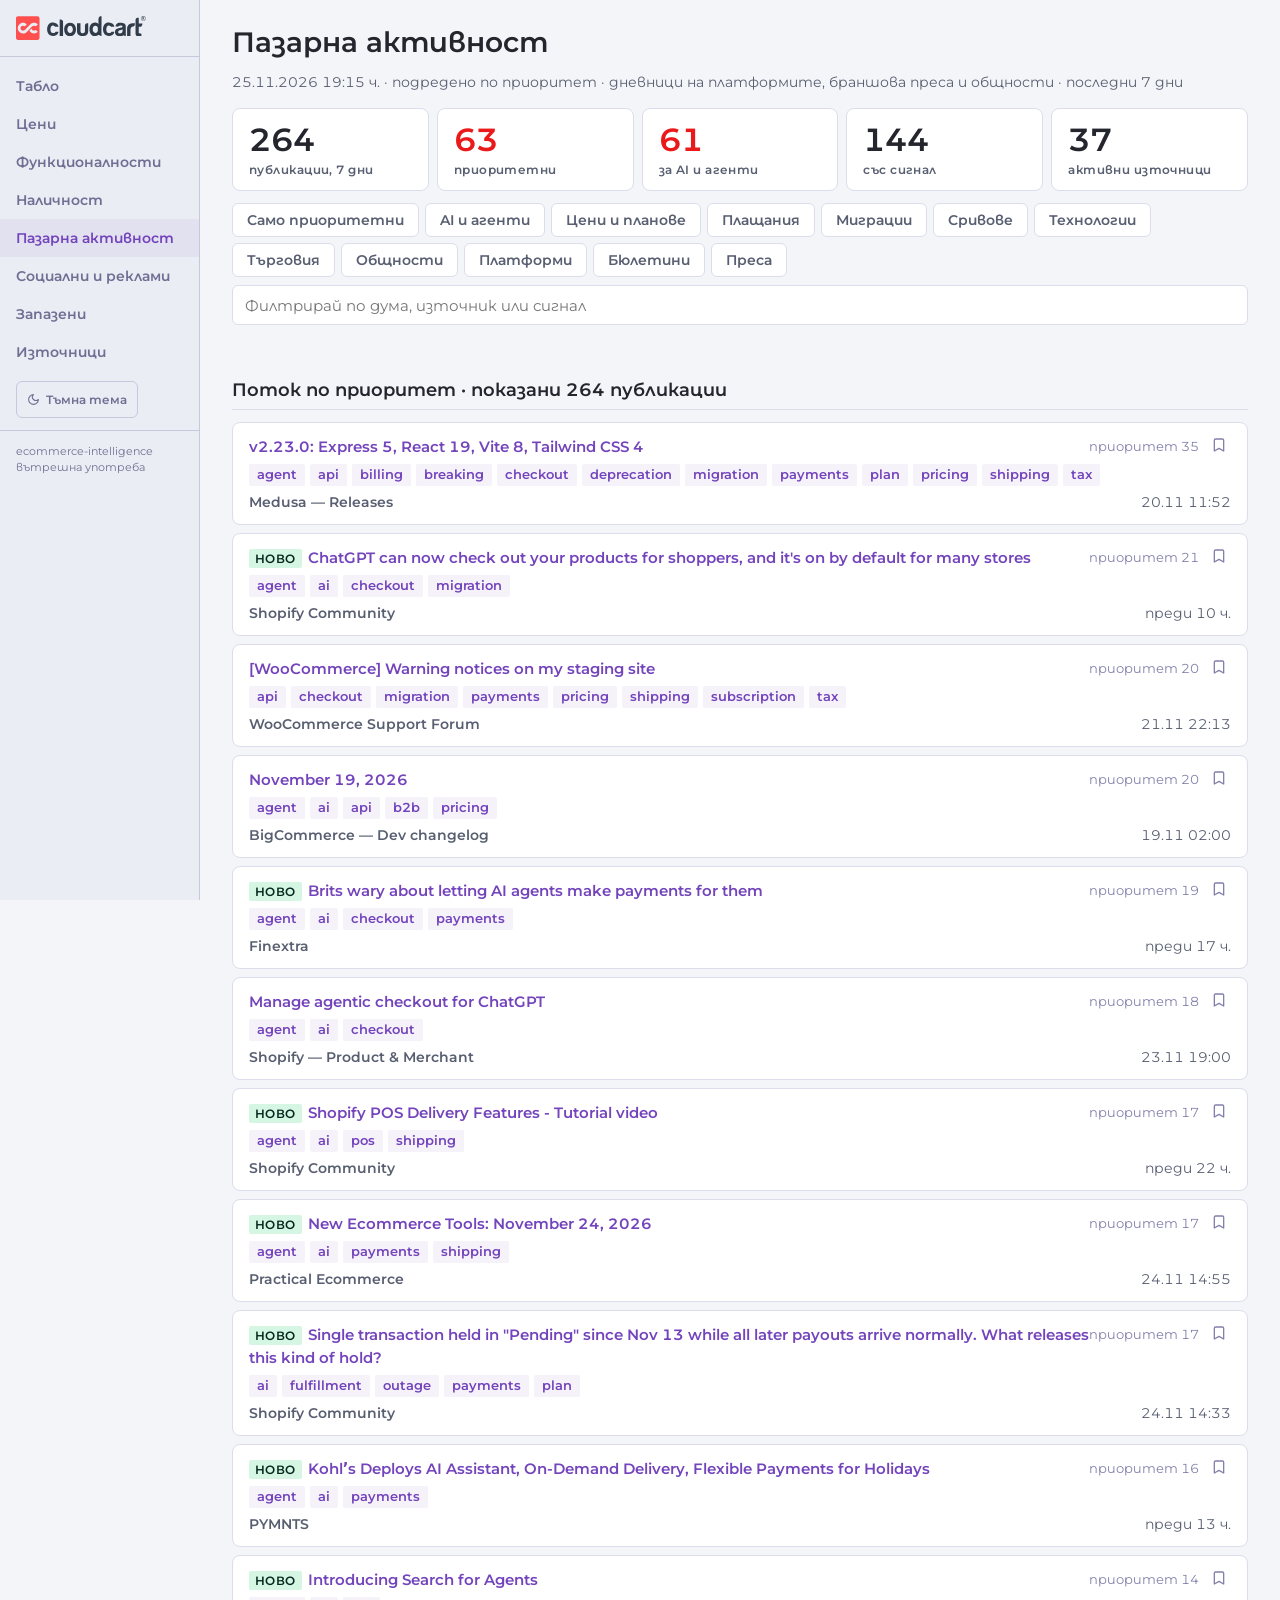
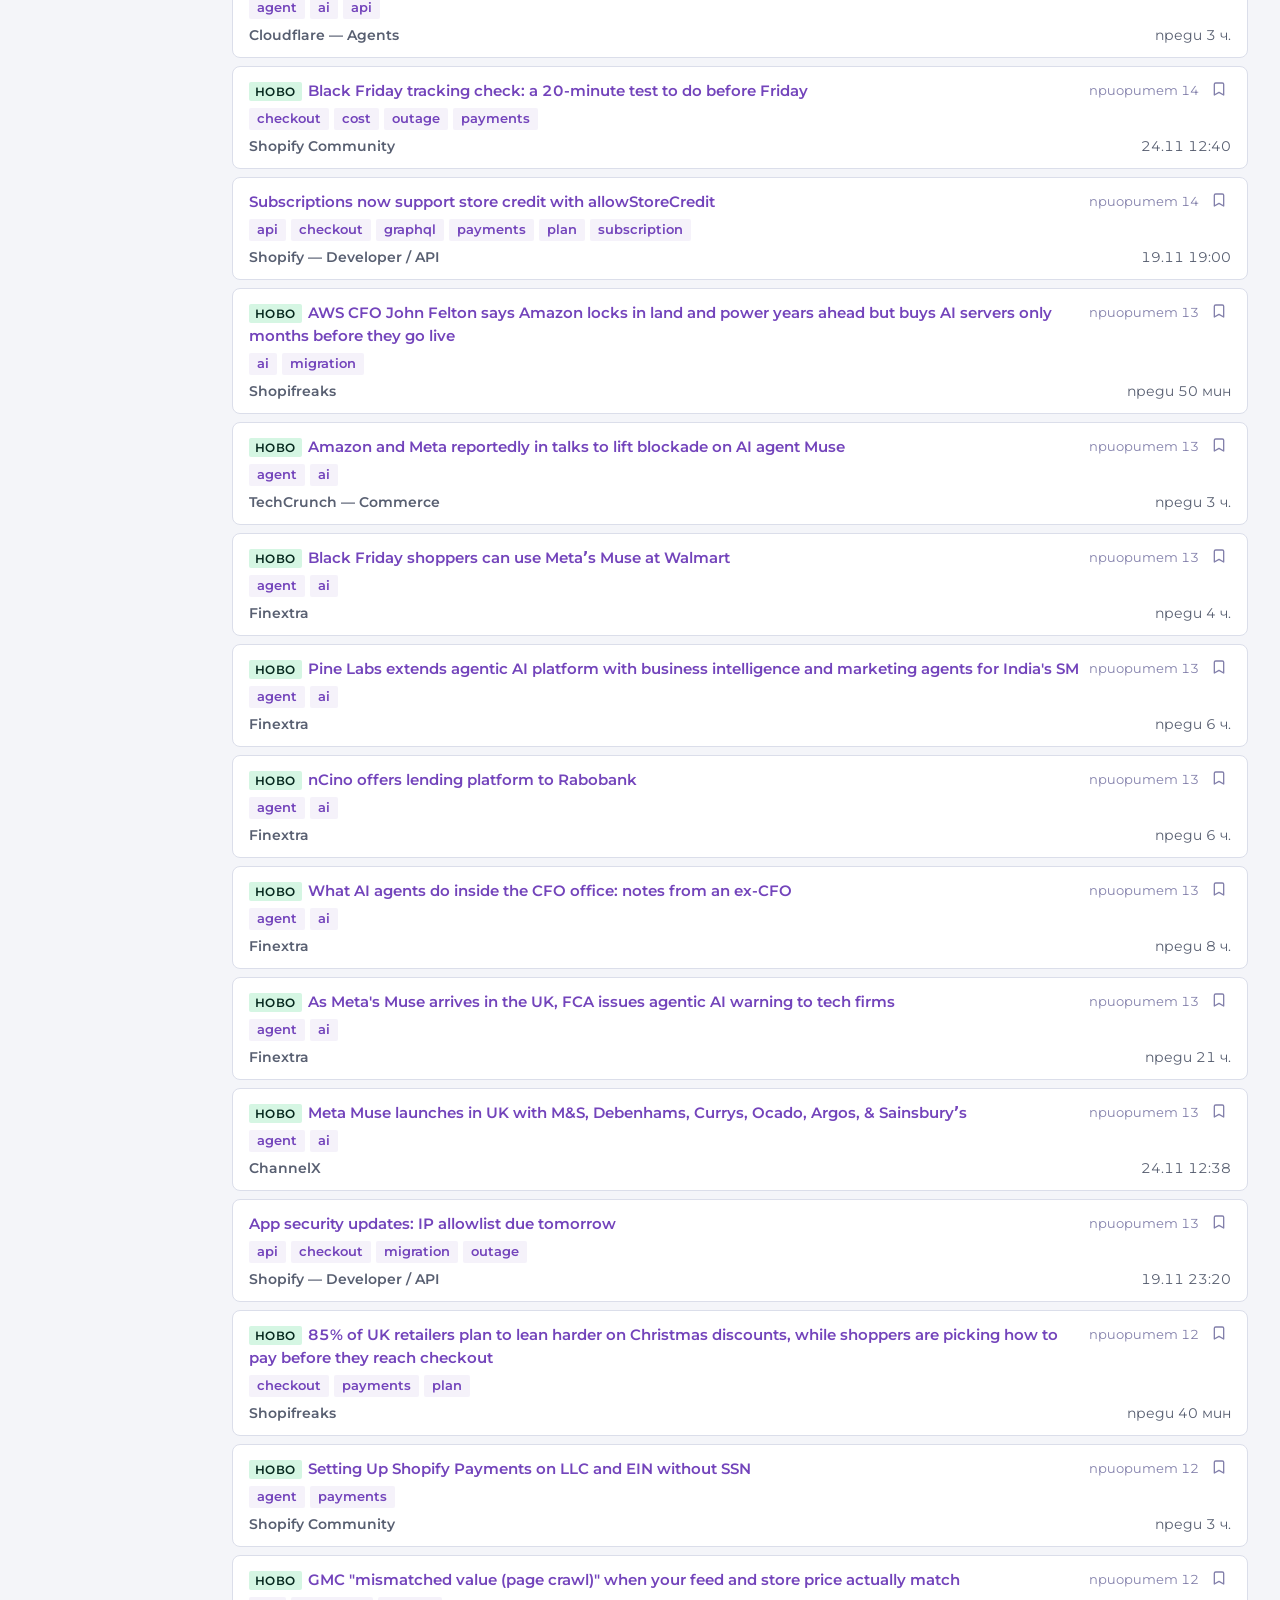
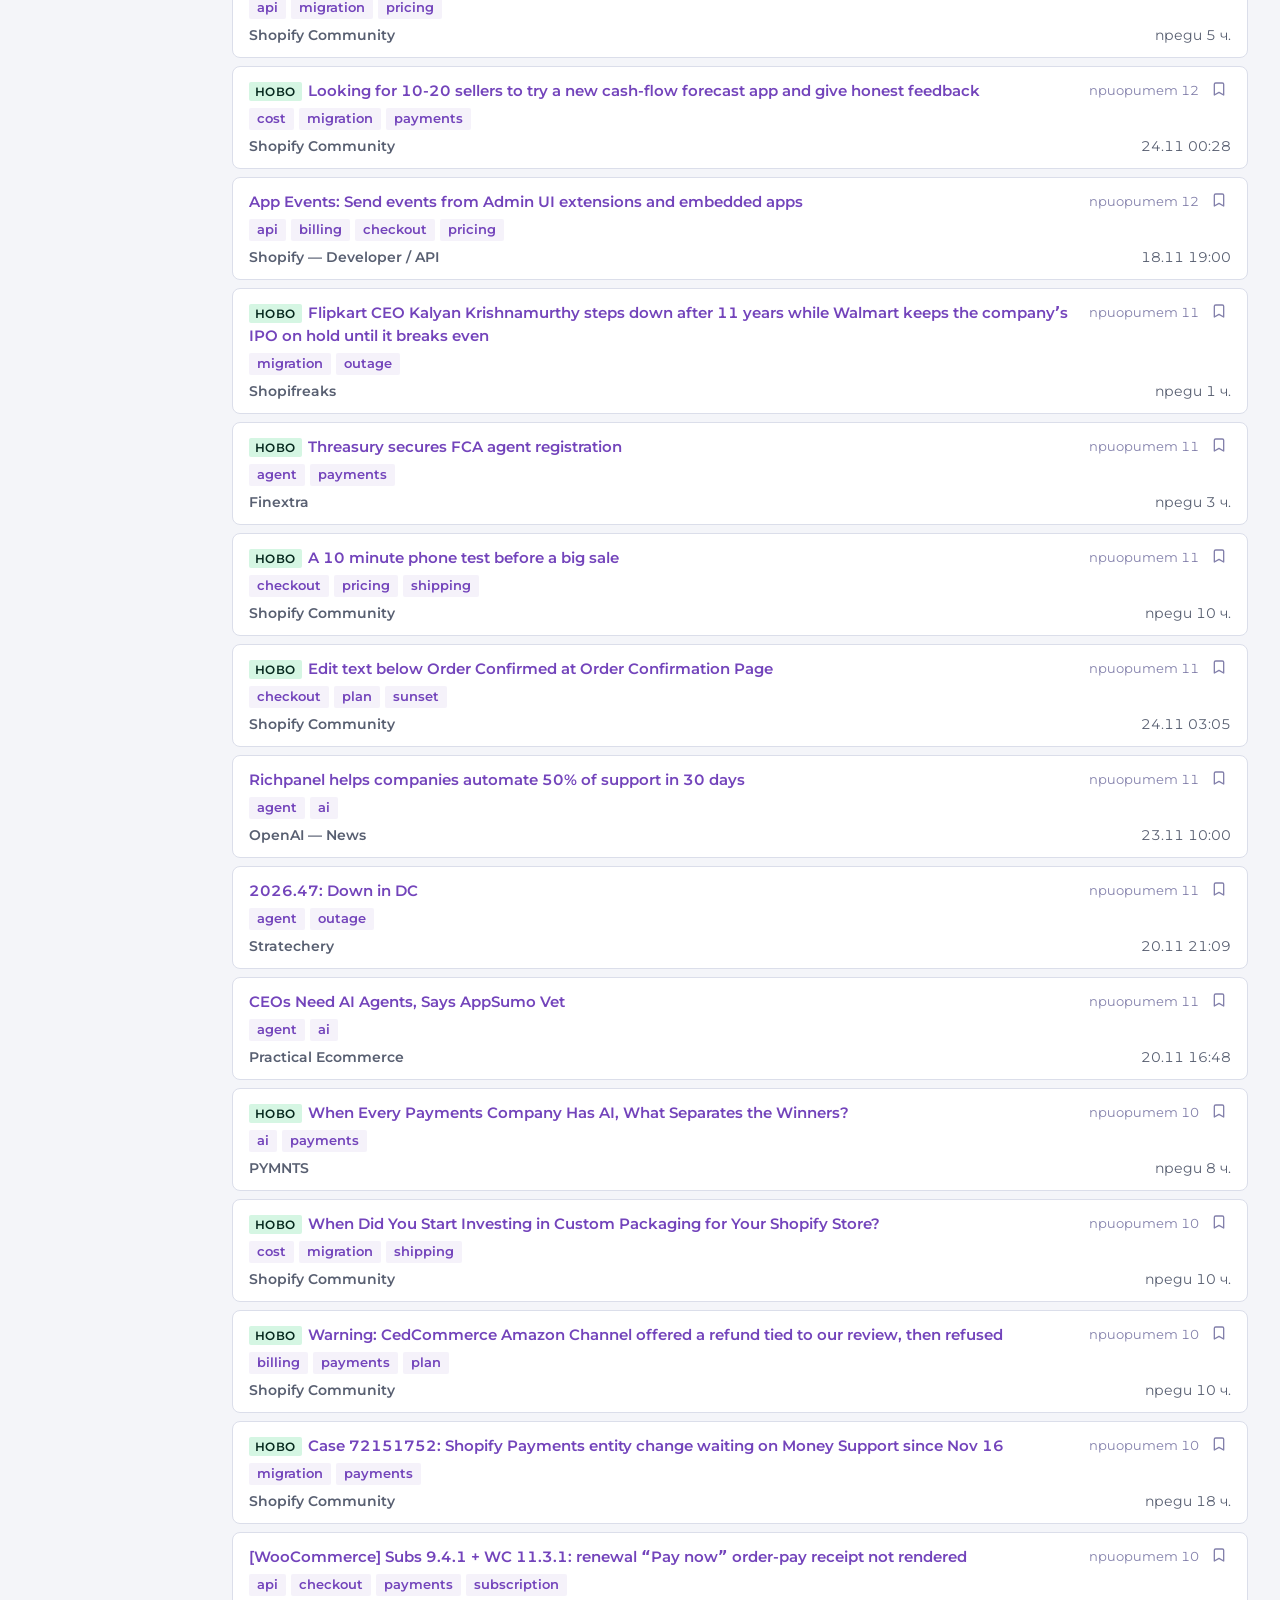
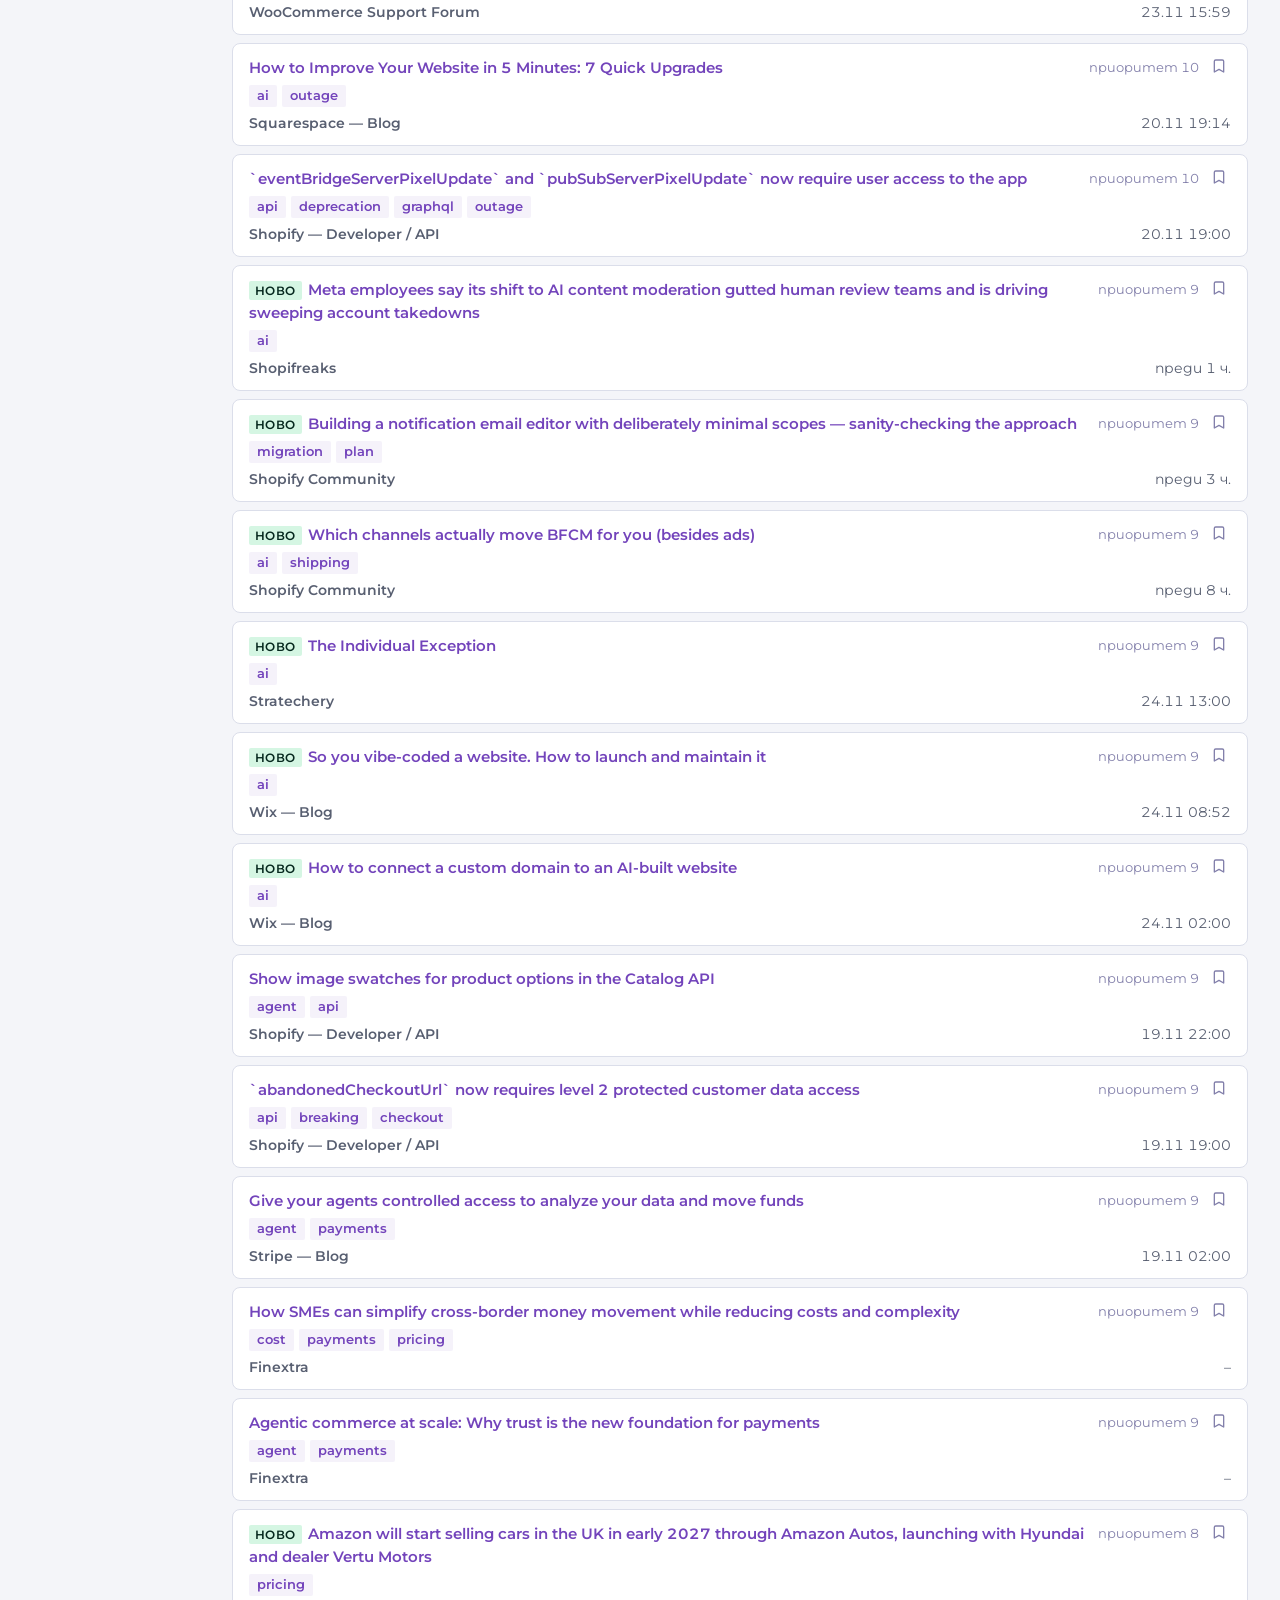
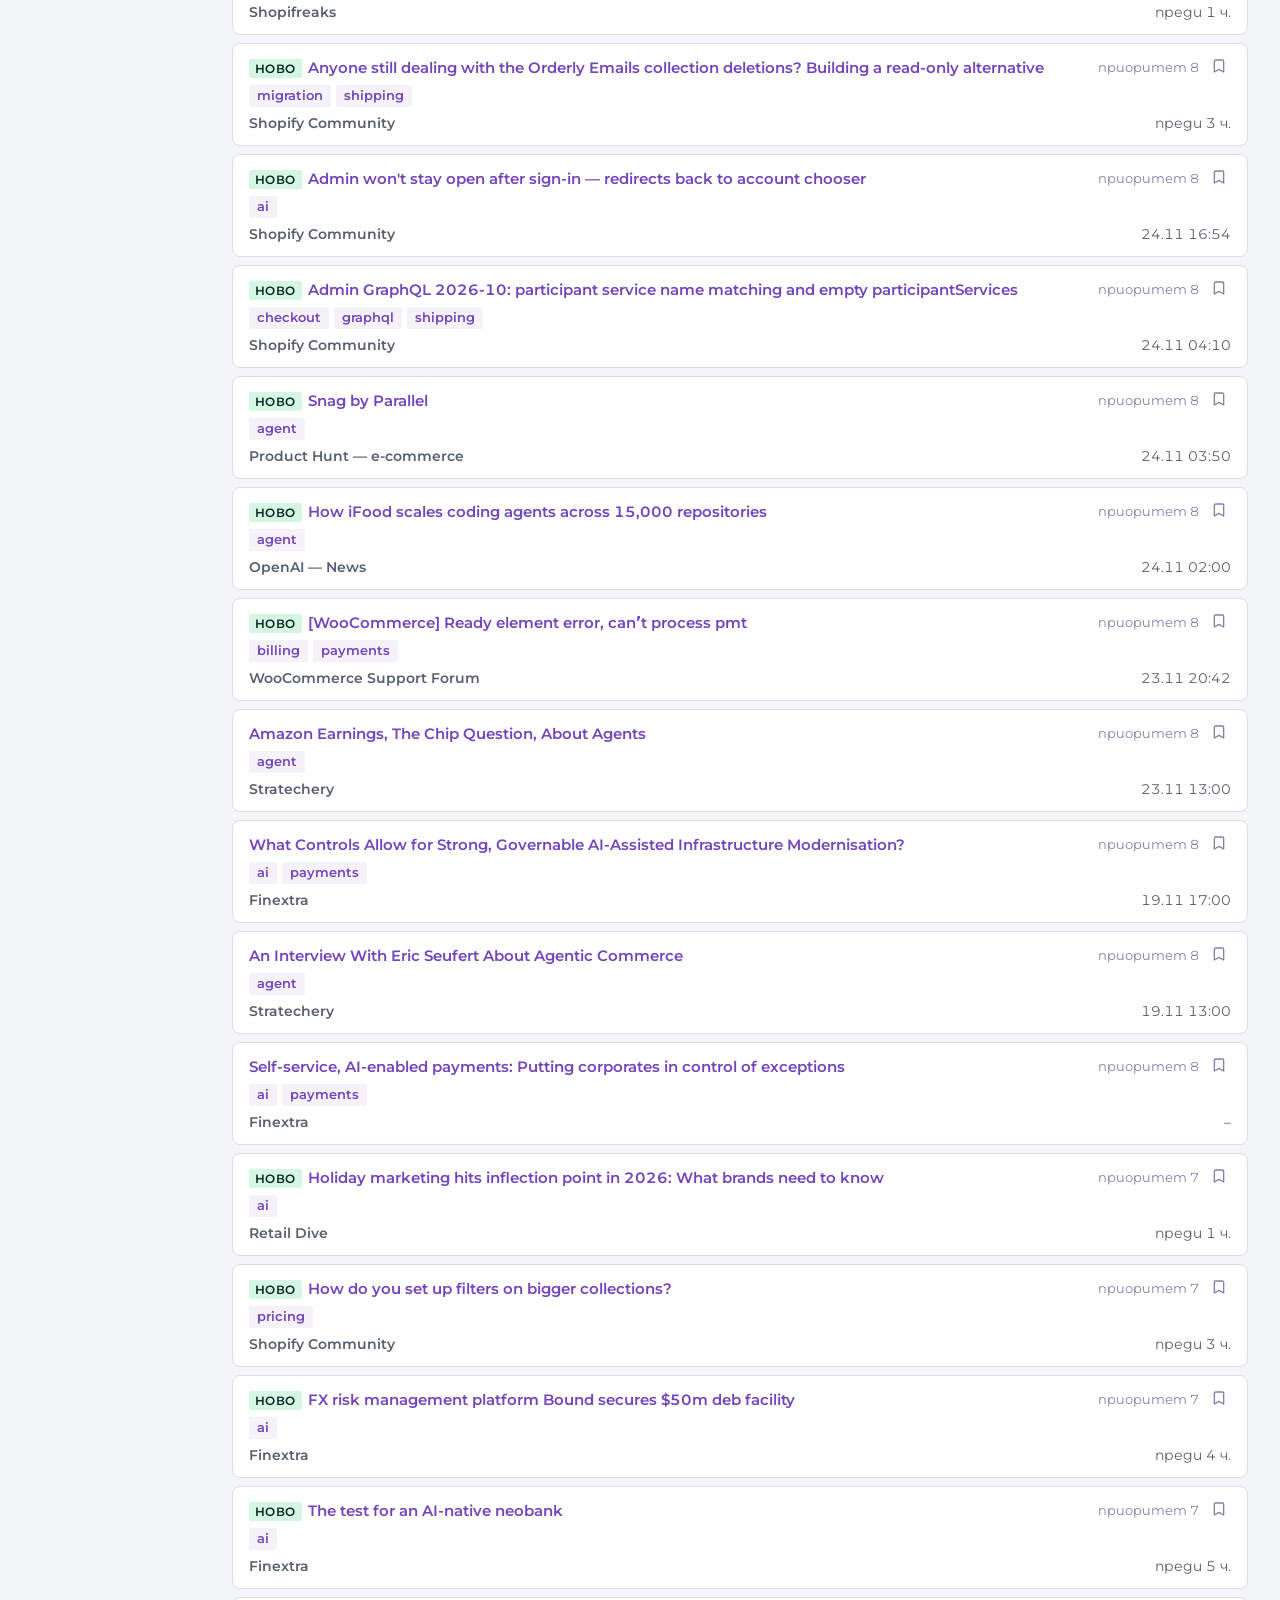
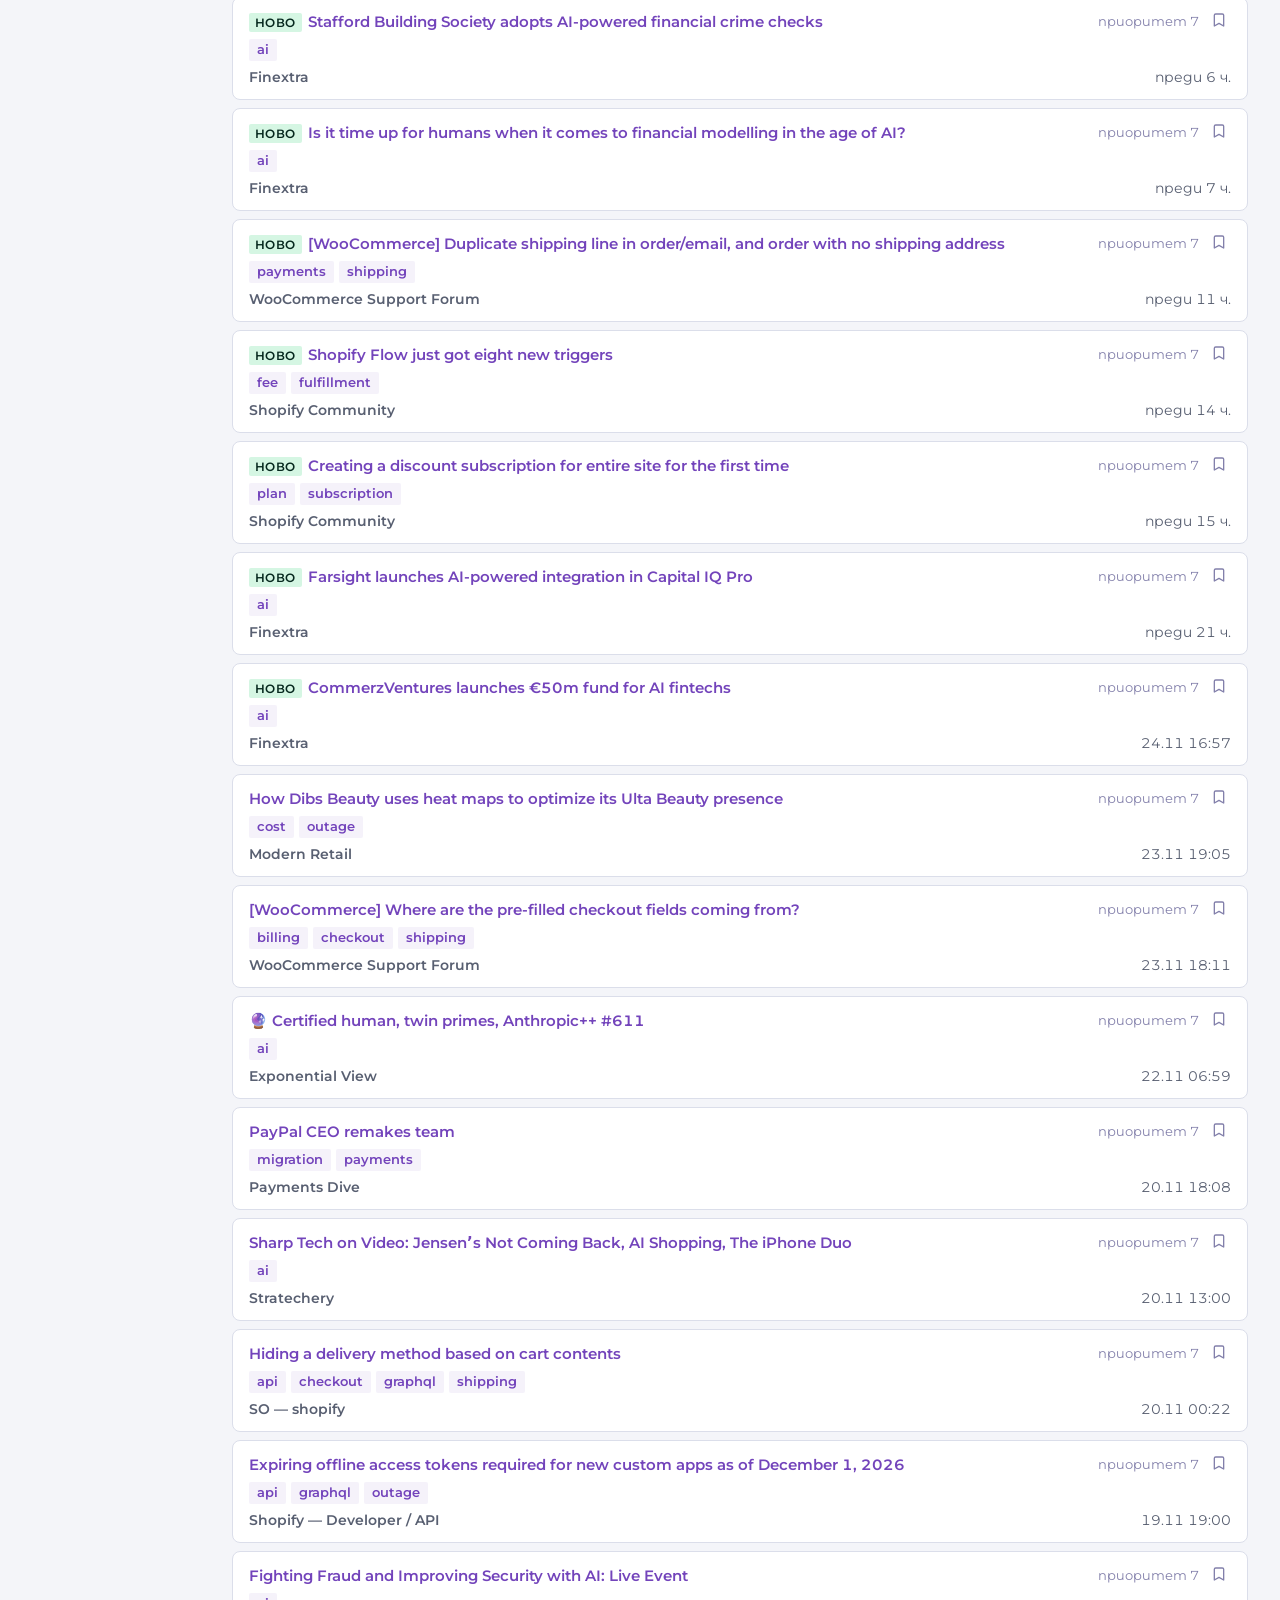
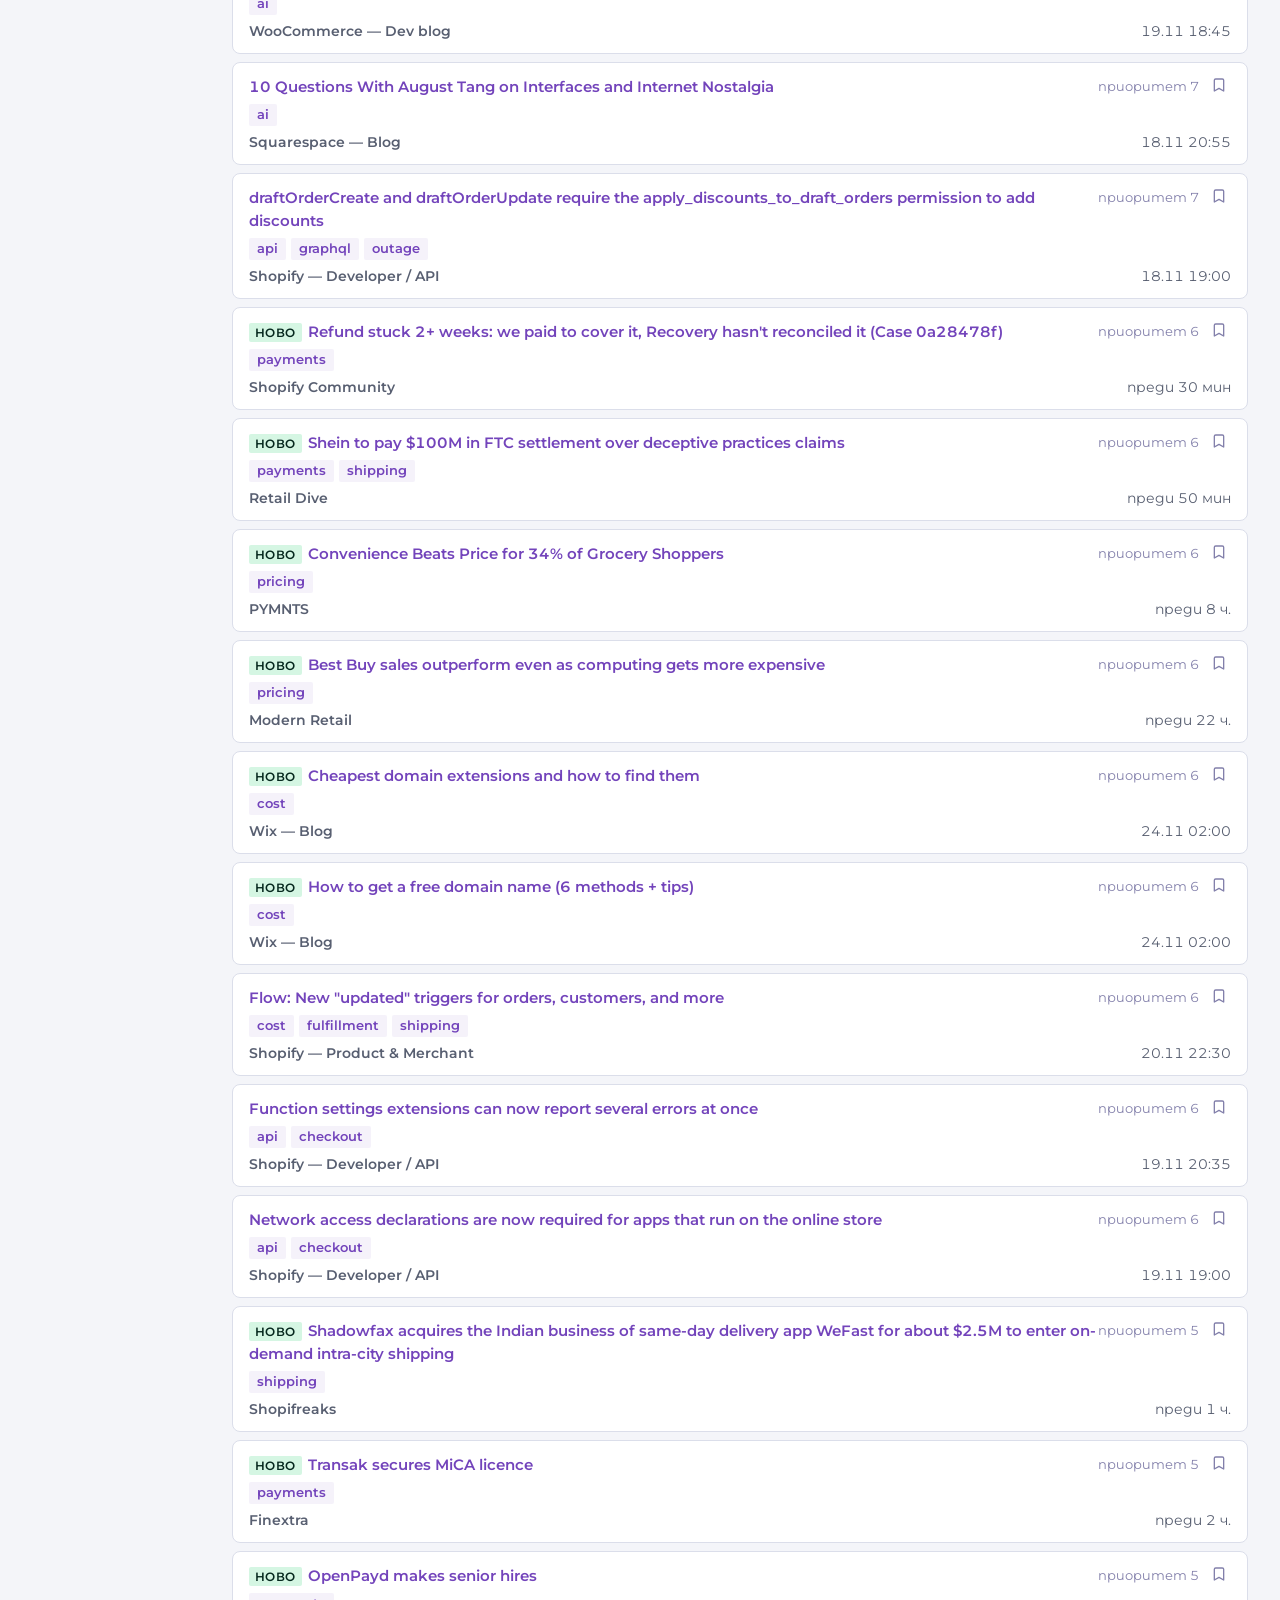
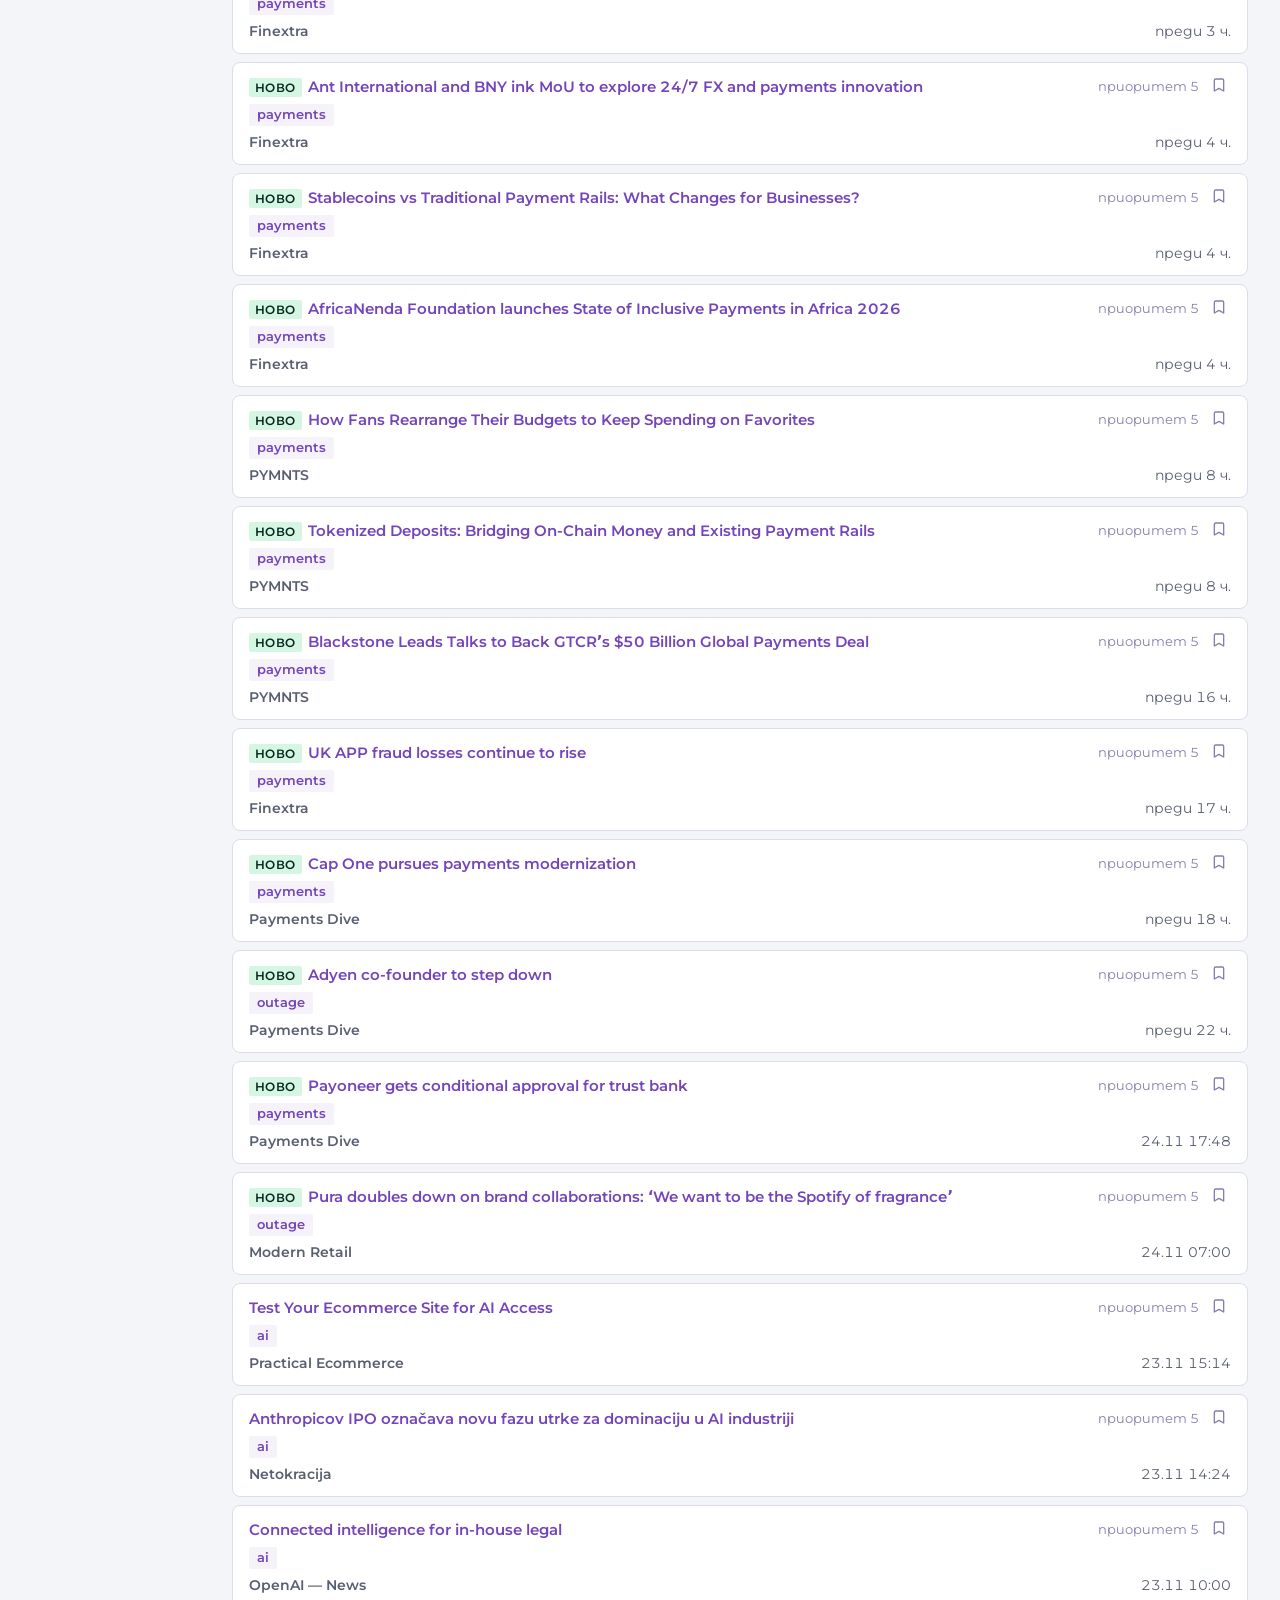
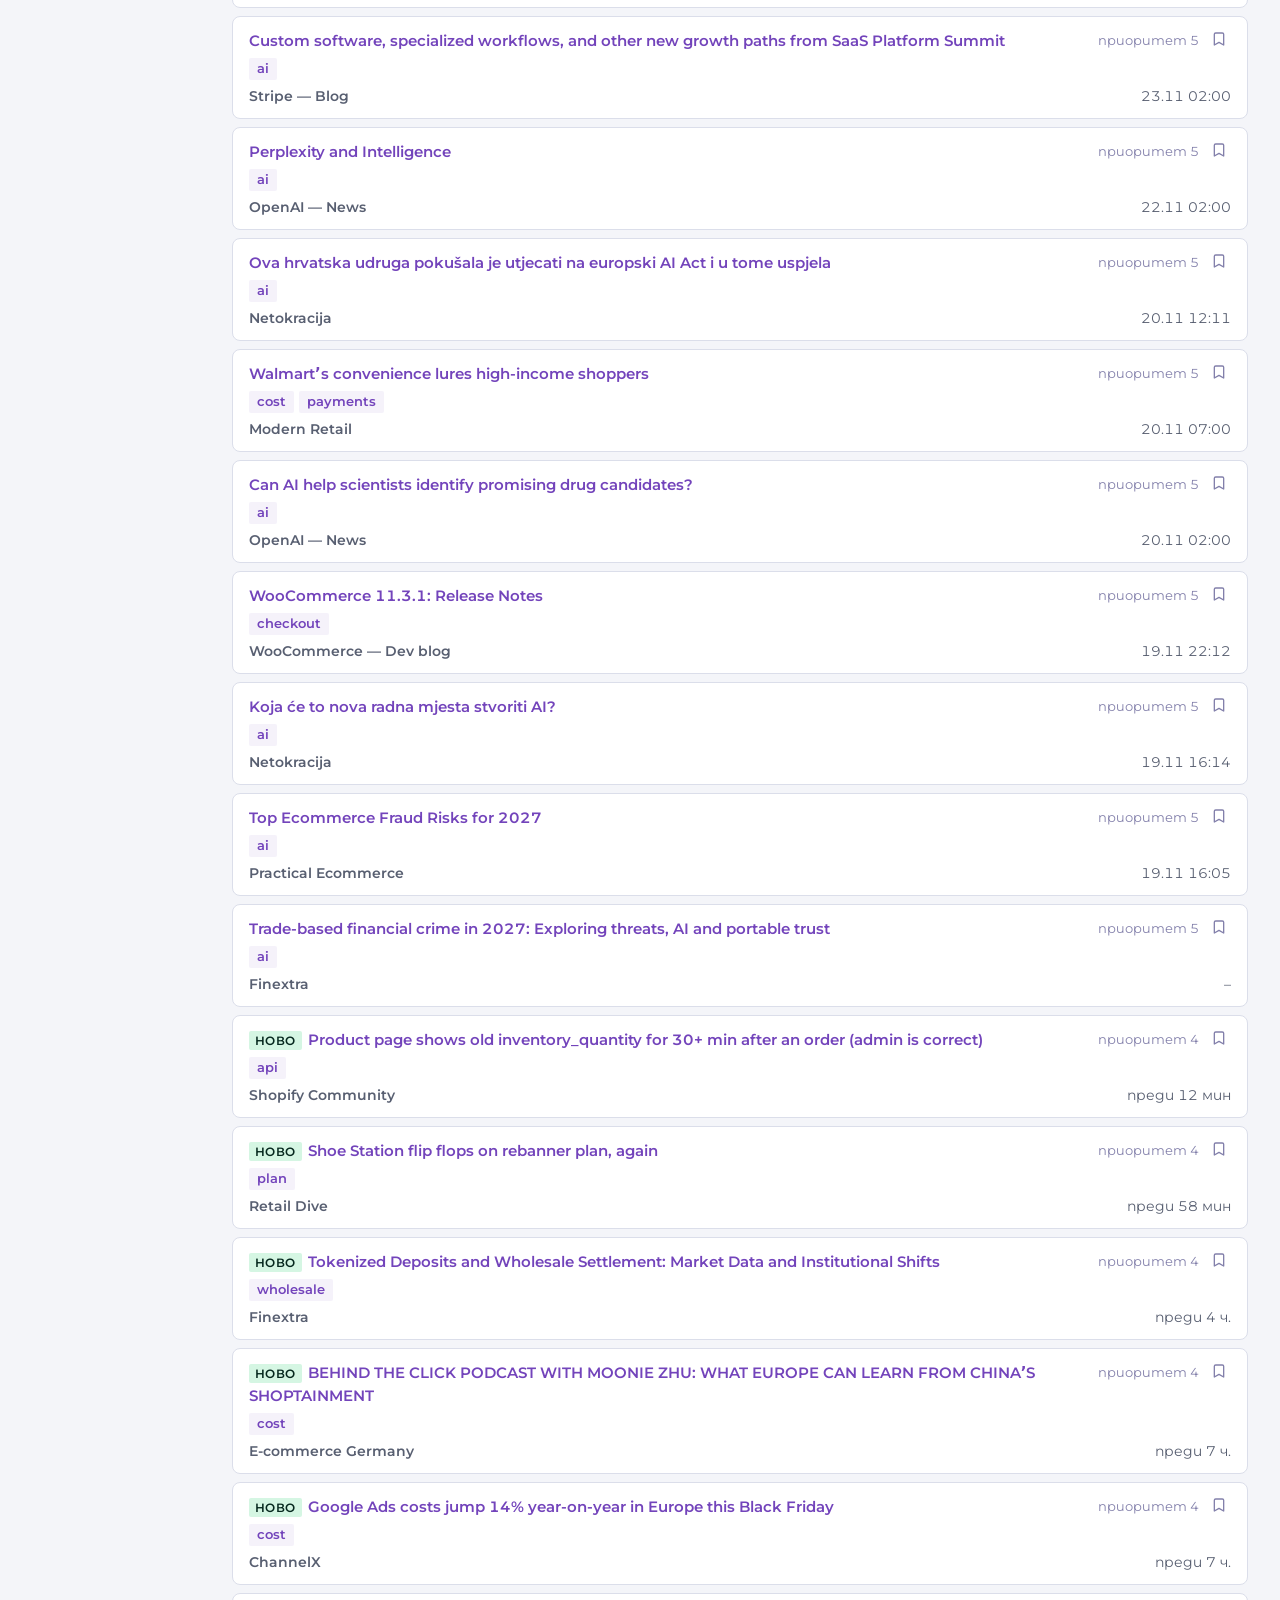
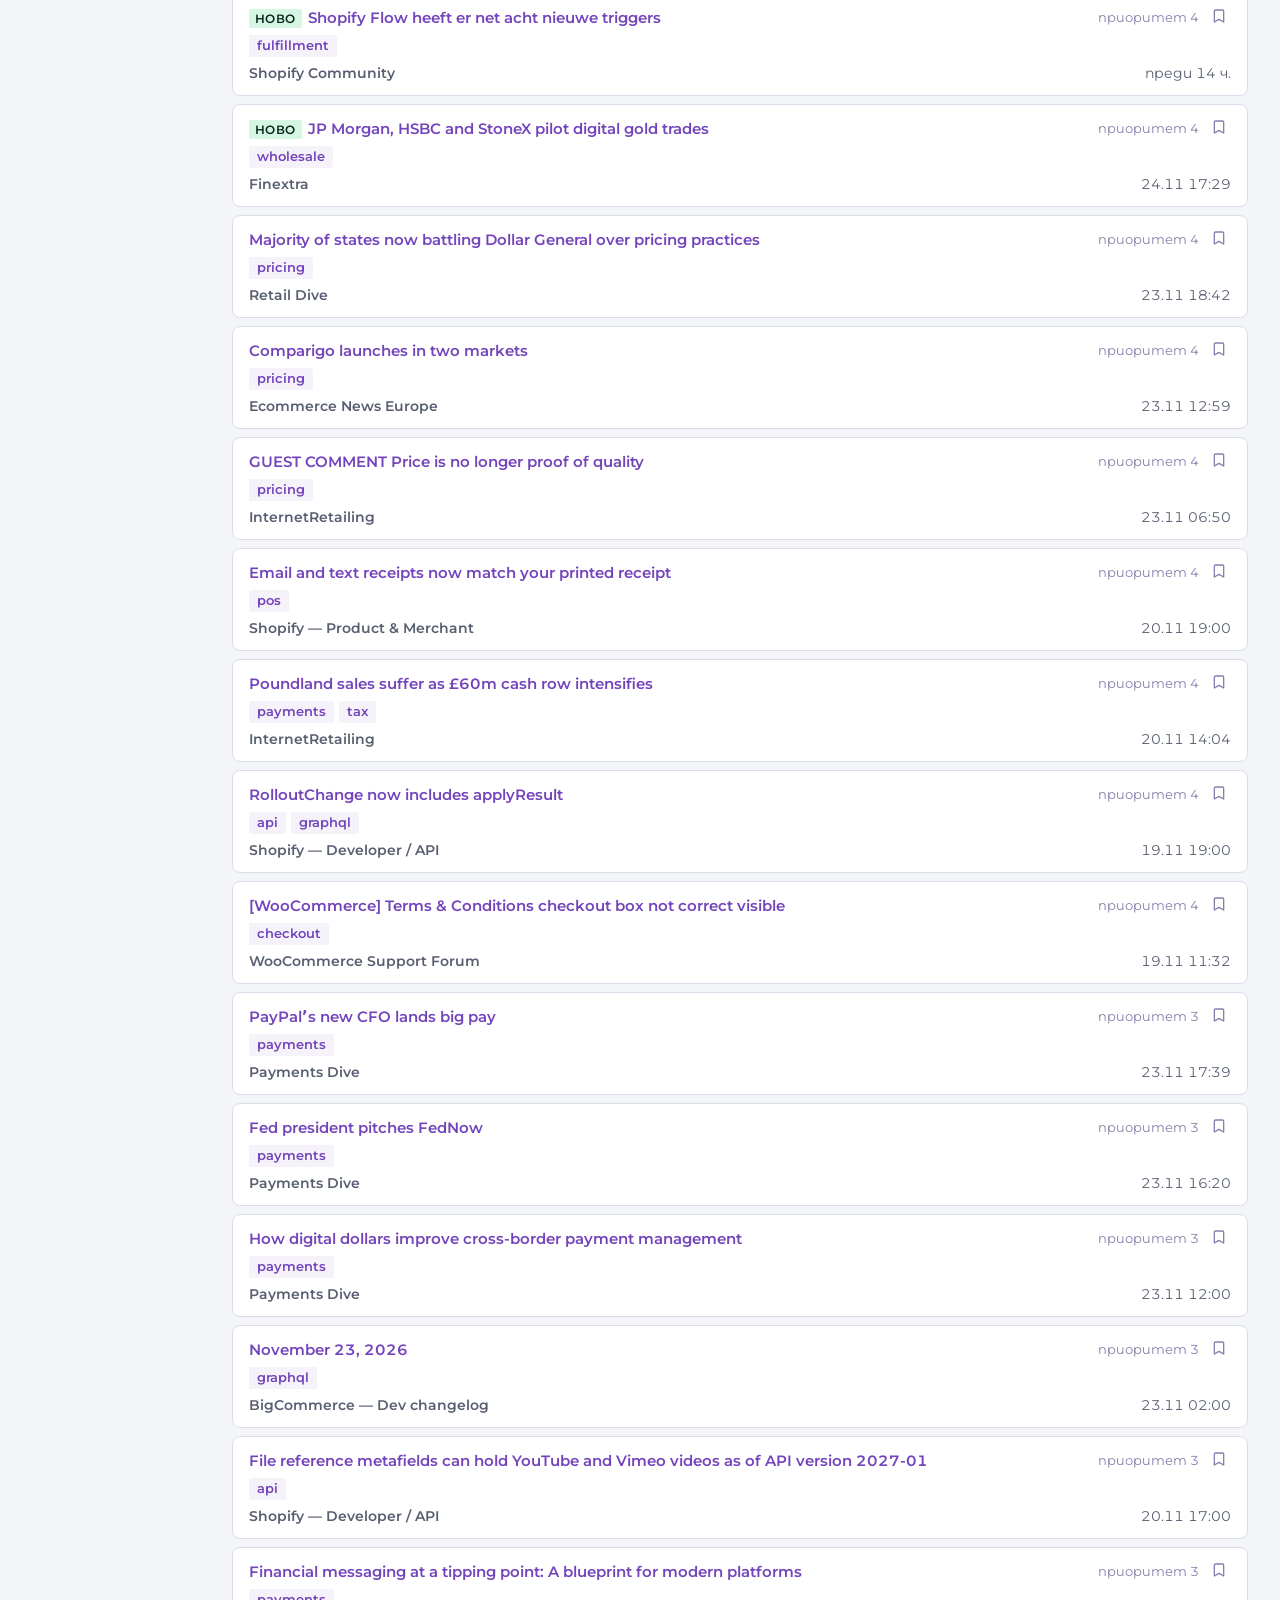
==== commit e51436d9: "chore: daily intel update [skip ci]" ====
--- a/reports/activity.html
+++ b/reports/activity.html
@@ -382,7 +382,7 @@
 		l-1.244-1.793h-0.401v1.731h-0.722V1.729h1.264c0.874,0,1.459,0.446,1.459,1.227c0,0.596-0.321,0.992-0.846,1.148l1.199,1.707
 		L197.389,5.979z M196.296,2.395h-0.554v1.229h0.51c0.479,0,0.771-0.194,0.771-0.616c0-0.426-0.258-0.625-0.728-0.625"/>
 </g>
-</svg></span><a class='sitem' href='index.html'>Табло</a><a class='sitem' href='pricing.html'>Цени</a><a class='sitem' href='features.html'>Функционалности</a><a class='sitem' href='availability.html'>Наличност</a><a class='sitem on' href='activity.html'>Пазарна активност</a><a class='sitem' href='social.html'>Социални и реклами</a><a class='sitem' href='saved.html'>Запазени</a><a class='sitem' href='sources.html'>Източници</a><button class=themebtn id=themebtn type=button><svg viewBox="0 0 24 24" fill="none" stroke="currentColor" stroke-width="2" stroke-linecap="round" stroke-linejoin="round"><path d="M12 3a6 6 0 0 0 9 9 9 9 0 1 1-9-9Z"/></svg><span class=tlab>Тъмна тема</span></button><div class=sfoot>ecommerce-intelligence<br>вътрешна употреба</div></aside><main class=main><div class=page-head><h1>Пазарна активност</h1><div class=meta>24.11.2026 19:27 ч. · подредено по приоритет · дневници на платформите, браншова преса и общности · последни 7 дни</div></div><div class=tiles><div class=tile><div class='n'>269</div><div class=l>публикации, 7 дни</div></div><div class=tile><div class='n hot'>62</div><div class=l>приоритетни</div></div><div class=tile><div class='n hot'>64</div><div class=l>за AI и агенти</div></div><div class=tile><div class='n'>152</div><div class=l>със сигнал</div></div><div class=tile><div class='n'>38</div><div class=l>активни източници</div></div></div><div class=chips><button type=button class=chip data-tag=prio>Само приоритетни</button><button type=button class=chip data-tag=ai data-group=theme>AI и агенти</button><button type=button class=chip data-tag=pricing data-group=theme>Цени и планове</button><button type=button class=chip data-tag=payments data-group=theme>Плащания</button><button type=button class=chip data-tag=migration data-group=theme>Миграции</button><button type=button class=chip data-tag=outage data-group=theme>Сривове</button><button type=button class=chip data-tag=tech data-group=theme>Технологии</button><button type=button class=chip data-tag=retail data-group=theme>Търговия</button><button type=button class=chip data-tag=community data-group=src>Общности</button><button type=button class=chip data-tag=platform data-group=src>Платформи</button><button type=button class=chip data-tag=newsletter data-group=src>Бюлетини</button><button type=button class=chip data-tag=press data-group=src>Преса</button></div><input id=filterbox placeholder='Филтрирай по дума, източник или сигнал'><h2>Поток по приоритет · показани <span id=viscount>269</span> публикации</h2><div class=filterable><div class=card data-tags='ai pricing payments migration tech retail platform prio'><button type=button class=favbtn data-fav="{&quot;u&quot;: &quot;https://github.com/medusajs/medusa/releases/tag/v2.23.0&quot;, &quot;t&quot;: &quot;v2.23.0: Express 5, React 19, Vite 8, Tailwind CSS 4&quot;, &quot;s&quot;: &quot;Medusa — Releases&quot;, &quot;d&quot;: &quot;20.11 11:52&quot;, &quot;g&quot;: [&quot;agent&quot;, &quot;api&quot;, &quot;billing&quot;, &quot;breaking&quot;, &quot;checkout&quot;, &quot;deprecation&quot;, &quot;migration&quot;, &quot;payments&quot;, &quot;plan&quot;, &quot;pricing&quot;, &quot;shipping&quot;, &quot;tax&quot;]}"><svg viewBox="0 0 24 24" fill="none" stroke="currentColor" stroke-width="2" stroke-linecap="round" stroke-linejoin="round"><path d="m19 21-7-4-7 4V5a2 2 0 0 1 2-2h10a2 2 0 0 1 2 2v16z"/></svg></button><span class=score>приоритет 35</span><a href='https://github.com/medusajs/medusa/releases/tag/v2.23.0' target=_blank>v2.23.0: Express 5, React 19, Vite 8, Tailwind CSS 4</a><div><span class=sig>agent</span><span class=sig>api</span><span class=sig>billing</span><span class=sig>breaking</span><span class=sig>checkout</span><span class=sig>deprecation</span><span class=sig>migration</span><span class=sig>payments</span><span class=sig>plan</span><span class=sig>pricing</span><span class=sig>shipping</span><span class=sig>tax</span></div><div class=row><span class=src>Medusa — Releases</span><span>20.11 11:52</span></div></div><div class=card data-tags='ai migration tech platform prio'><button type=button class=favbtn data-fav="{&quot;u&quot;: &quot;https://www.wix.com/blog/migrate-wordpress-to-wix-headless&quot;, &quot;t&quot;: &quot;How to migrate from WordPress to Wix Headless&quot;, &quot;s&quot;: &quot;Wix — Blog&quot;, &quot;d&quot;: &quot;23.11 15:53&quot;, &quot;g&quot;: [&quot;agent&quot;, &quot;ai&quot;, &quot;headless&quot;, &quot;migration&quot;]}"><svg viewBox="0 0 24 24" fill="none" stroke="currentColor" stroke-width="2" stroke-linecap="round" stroke-linejoin="round"><path d="m19 21-7-4-7 4V5a2 2 0 0 1 2-2h10a2 2 0 0 1 2 2v16z"/></svg></button><span class=score>приоритет 21</span><span class=newmark>НОВО</span><a href='https://www.wix.com/blog/migrate-wordpress-to-wix-headless' target=_blank>How to migrate from WordPress to Wix Headless</a><div><span class=sig>agent</span><span class=sig>ai</span><span class=sig>headless</span><span class=sig>migration</span></div><div class=row><span class=src>Wix — Blog</span><span>23.11 15:53</span></div></div><div class=card data-tags='pricing payments migration tech retail community prio'><button type=button class=favbtn data-fav="{&quot;u&quot;: &quot;https://wordpress.org/support/topic/warning-notices-on-my-staging-site/&quot;, &quot;t&quot;: &quot;[WooCommerce] Warning notices on my staging site&quot;, &quot;s&quot;: &quot;WooCommerce Support Forum&quot;, &quot;d&quot;: &quot;21.11 22:13&quot;, &quot;g&quot;: [&quot;api&quot;, &quot;checkout&quot;, &quot;migration&quot;, &quot;payments&quot;, &quot;pricing&quot;, &quot;shipping&quot;, &quot;subscription&quot;, &quot;tax&quot;]}"><svg viewBox="0 0 24 24" fill="none" stroke="currentColor" stroke-width="2" stroke-linecap="round" stroke-linejoin="round"><path d="m19 21-7-4-7 4V5a2 2 0 0 1 2-2h10a2 2 0 0 1 2 2v16z"/></svg></button><span class=score>приоритет 20</span><a href='https://wordpress.org/support/topic/warning-notices-on-my-staging-site/' target=_blank>[WooCommerce] Warning notices on my staging site</a><div><span class=sig>api</span><span class=sig>checkout</span><span class=sig>migration</span><span class=sig>payments</span><span class=sig>pricing</span><span class=sig>shipping</span><span class=sig>subscription</span><span class=sig>tax</span></div><div class=row><span class=src>WooCommerce Support Forum</span><span>21.11 22:13</span></div></div><div class=card data-tags='ai pricing tech retail platform prio'><button type=button class=favbtn data-fav="{&quot;u&quot;: &quot;https://docs.bigcommerce.com/developer/changelog/2026/11/19&quot;, &quot;t&quot;: &quot;November 19, 2026&quot;, &quot;s&quot;: &quot;BigCommerce — Dev changelog&quot;, &quot;d&quot;: &quot;19.11 02:00&quot;, &quot;g&quot;: [&quot;agent&quot;, &quot;ai&quot;, &quot;api&quot;, &quot;b2b&quot;, &quot;pricing&quot;]}"><svg viewBox="0 0 24 24" fill="none" stroke="currentColor" stroke-width="2" stroke-linecap="round" stroke-linejoin="round"><path d="m19 21-7-4-7 4V5a2 2 0 0 1 2-2h10a2 2 0 0 1 2 2v16z"/></svg></button><span class=score>приоритет 20</span><a href='https://docs.bigcommerce.com/developer/changelog/2026/11/19' target=_blank>November 19, 2026</a><div><span class=sig>agent</span><span class=sig>ai</span><span class=sig>api</span><span class=sig>b2b</span><span class=sig>pricing</span></div><div class=row><span class=src>BigCommerce — Dev changelog</span><span>19.11 02:00</span></div></div><div class=card data-tags='ai pricing payments platform prio'><button type=button class=favbtn data-fav="{&quot;u&quot;: &quot;https://www.wix.com/blog/how-to-add-payments-to-an-ai-built-app&quot;, &quot;t&quot;: &quot;How to add payments to an AI-built app&quot;, &quot;s&quot;: &quot;Wix — Blog&quot;, &quot;d&quot;: &quot;23.11 15:53&quot;, &quot;g&quot;: [&quot;ai&quot;, &quot;checkout&quot;, &quot;payments&quot;, &quot;pricing&quot;]}"><svg viewBox="0 0 24 24" fill="none" stroke="currentColor" stroke-width="2" stroke-linecap="round" stroke-linejoin="round"><path d="m19 21-7-4-7 4V5a2 2 0 0 1 2-2h10a2 2 0 0 1 2 2v16z"/></svg></button><span class=score>приоритет 19</span><span class=newmark>НОВО</span><a href='https://www.wix.com/blog/how-to-add-payments-to-an-ai-built-app' target=_blank>How to add payments to an AI-built app</a><div><span class=sig>ai</span><span class=sig>checkout</span><span class=sig>payments</span><span class=sig>pricing</span></div><div class=row><span class=src>Wix — Blog</span><span>23.11 15:53</span></div></div><div class=card data-tags='ai payments platform prio'><button type=button class=favbtn data-fav="{&quot;u&quot;: &quot;https://changelog.shopify.com/posts/manage-whether-ai-agents-can-buy-your-products-for-shoppers-through-chatgpt&quot;, &quot;t&quot;: &quot;Manage agentic checkout for ChatGPT&quot;, &quot;s&quot;: &quot;Shopify — Product &amp; Merchant&quot;, &quot;d&quot;: &quot;23.11 19:00&quot;, &quot;g&quot;: [&quot;agent&quot;, &quot;ai&quot;, &quot;checkout&quot;]}"><svg viewBox="0 0 24 24" fill="none" stroke="currentColor" stroke-width="2" stroke-linecap="round" stroke-linejoin="round"><path d="m19 21-7-4-7 4V5a2 2 0 0 1 2-2h10a2 2 0 0 1 2 2v16z"/></svg></button><span class=score>приоритет 18</span><span class=newmark>НОВО</span><a href='https://changelog.shopify.com/posts/manage-whether-ai-agents-can-buy-your-products-for-shoppers-through-chatgpt' target=_blank>Manage agentic checkout for ChatGPT</a><div><span class=sig>agent</span><span class=sig>ai</span><span class=sig>checkout</span></div><div class=row><span class=src>Shopify — Product &amp; Merchant</span><span>23.11 19:00</span></div></div><div class=card data-tags='ai payments retail press prio'><button type=button class=favbtn data-fav="{&quot;u&quot;: &quot;https://www.practicalecommerce.com/new-ecommerce-tools-november-24-2026&quot;, &quot;t&quot;: &quot;New Ecommerce Tools: November 24, 2026&quot;, &quot;s&quot;: &quot;Practical Ecommerce&quot;, &quot;d&quot;: &quot;преди 4 ч.&quot;, &quot;g&quot;: [&quot;agent&quot;, &quot;ai&quot;, &quot;payments&quot;, &quot;shipping&quot;]}"><svg viewBox="0 0 24 24" fill="none" stroke="currentColor" stroke-width="2" stroke-linecap="round" stroke-linejoin="round"><path d="m19 21-7-4-7 4V5a2 2 0 0 1 2-2h10a2 2 0 0 1 2 2v16z"/></svg></button><span class=score>приоритет 17</span><span class=newmark>НОВО</span><a href='https://www.practicalecommerce.com/new-ecommerce-tools-november-24-2026' target=_blank>New Ecommerce Tools: November 24, 2026</a><div><span class=sig>agent</span><span class=sig>ai</span><span class=sig>payments</span><span class=sig>shipping</span></div><div class=row><span class=src>Practical Ecommerce</span><span>преди 4 ч.</span></div></div><div class=card data-tags='ai pricing payments outage retail community prio'><button type=button class=favbtn data-fav="{&quot;u&quot;: &quot;https://community.shopify.com/t/single-transaction-held-in-pending-since-nov-13-while-all-later-payouts-arrive-normally-what-releases-this-kind-of-hold/721942&quot;, &quot;t&quot;: &quot;Single transaction held in \&quot;Pending\&quot; since Nov 13 while all later payouts arrive normally. What releases this kind of hold?&quot;, &quot;s&quot;: &quot;Shopify Community&quot;, &quot;d&quot;: &quot;преди 4 ч.&quot;, &quot;g&quot;: [&quot;ai&quot;, &quot;fulfillment&quot;, &quot;outage&quot;, &quot;payments&quot;, &quot;plan&quot;]}"><svg viewBox="0 0 24 24" fill="none" stroke="currentColor" stroke-width="2" stroke-linecap="round" stroke-linejoin="round"><path d="m19 21-7-4-7 4V5a2 2 0 0 1 2-2h10a2 2 0 0 1 2 2v16z"/></svg></button><span class=score>приоритет 17</span><span class=newmark>НОВО</span><a href='https://community.shopify.com/t/single-transaction-held-in-pending-since-nov-13-while-all-later-payouts-arrive-normally-what-releases-this-kind-of-hold/721942' target=_blank>Single transaction held in &quot;Pending&quot; since Nov 13 while all later payouts arrive normally. What releases this kind of hold?</a><div><span class=sig>ai</span><span class=sig>fulfillment</span><span class=sig>outage</span><span class=sig>payments</span><span class=sig>plan</span></div><div class=row><span class=src>Shopify Community</span><span>преди 4 ч.</span></div></div><div class=card data-tags='ai payments press prio'><button type=button class=favbtn data-fav="{&quot;u&quot;: &quot;https://www.pymnts.com/news/payments-innovation/2026/ai-agents-turn-customer-control-into-new-advantage/&quot;, &quot;t&quot;: &quot;AI Agents Turn Customer Control Into New Advantage&quot;, &quot;s&quot;: &quot;PYMNTS&quot;, &quot;d&quot;: &quot;преди 8 ч.&quot;, &quot;g&quot;: [&quot;agent&quot;, &quot;ai&quot;, &quot;payments&quot;]}"><svg viewBox="0 0 24 24" fill="none" stroke="currentColor" stroke-width="2" stroke-linecap="round" stroke-linejoin="round"><path d="m19 21-7-4-7 4V5a2 2 0 0 1 2-2h10a2 2 0 0 1 2 2v16z"/></svg></button><span class=score>приоритет 16</span><span class=newmark>НОВО</span><a href='https://www.pymnts.com/news/payments-innovation/2026/ai-agents-turn-customer-control-into-new-advantage/' target=_blank>AI Agents Turn Customer Control Into New Advantage</a><div><span class=sig>agent</span><span class=sig>ai</span><span class=sig>payments</span></div><div class=row><span class=src>PYMNTS</span><span>преди 8 ч.</span></div></div><div class=card data-tags='ai pricing retail community prio'><button type=button class=favbtn data-fav="{&quot;u&quot;: &quot;https://community.shopify.com/t/new-app-ai-support-chat-that-answers-only-from-your-stores-data-free-setup-for-first-10-stores/720723&quot;, &quot;t&quot;: &quot;New app: AI support chat that answers only from your store&#x27;s data (free setup for first 10 stores)&quot;, &quot;s&quot;: &quot;Shopify Community&quot;, &quot;d&quot;: &quot;22.11 19:18&quot;, &quot;g&quot;: [&quot;ai&quot;, &quot;billing&quot;, &quot;plan&quot;, &quot;pricing&quot;, &quot;shipping&quot;]}"><svg viewBox="0 0 24 24" fill="none" stroke="currentColor" stroke-width="2" stroke-linecap="round" stroke-linejoin="round"><path d="m19 21-7-4-7 4V5a2 2 0 0 1 2-2h10a2 2 0 0 1 2 2v16z"/></svg></button><span class=score>приоритет 15</span><a href='https://community.shopify.com/t/new-app-ai-support-chat-that-answers-only-from-your-stores-data-free-setup-for-first-10-stores/720723' target=_blank>New app: AI support chat that answers only from your store&#x27;s data (free setup for first 10 stores)</a><div><span class=sig>ai</span><span class=sig>billing</span><span class=sig>plan</span><span class=sig>pricing</span><span class=sig>shipping</span></div><div class=row><span class=src>Shopify Community</span><span>22.11 19:18</span></div></div><div class=card data-tags='ai payments retail press prio'><button type=button class=favbtn data-fav="{&quot;u&quot;: &quot;https://www.practicalecommerce.com/new-ecommerce-tools-november-18-2026&quot;, &quot;t&quot;: &quot;New Ecommerce Tools: November 18, 2026&quot;, &quot;s&quot;: &quot;Practical Ecommerce&quot;, &quot;d&quot;: &quot;18.11 15:52&quot;, &quot;g&quot;: [&quot;agent&quot;, &quot;ai&quot;, &quot;fulfillment&quot;, &quot;payments&quot;]}"><svg viewBox="0 0 24 24" fill="none" stroke="currentColor" stroke-width="2" stroke-linecap="round" stroke-linejoin="round"><path d="m19 21-7-4-7 4V5a2 2 0 0 1 2-2h10a2 2 0 0 1 2 2v16z"/></svg></button><span class=score>приоритет 15</span><a href='https://www.practicalecommerce.com/new-ecommerce-tools-november-18-2026' target=_blank>New Ecommerce Tools: November 18, 2026</a><div><span class=sig>agent</span><span class=sig>ai</span><span class=sig>fulfillment</span><span class=sig>payments</span></div><div class=row><span class=src>Practical Ecommerce</span><span>18.11 15:52</span></div></div><div class=card data-tags='ai payments tech platform prio'><button type=button class=favbtn data-fav="{&quot;u&quot;: &quot;https://github.com/Sylius/Sylius/releases/tag/v2.3.3&quot;, &quot;t&quot;: &quot;v2.3.3&quot;, &quot;s&quot;: &quot;Sylius — Releases&quot;, &quot;d&quot;: &quot;18.11 14:34&quot;, &quot;g&quot;: [&quot;agent&quot;, &quot;api&quot;, &quot;checkout&quot;, &quot;payments&quot;]}"><svg viewBox="0 0 24 24" fill="none" stroke="currentColor" stroke-width="2" stroke-linecap="round" stroke-linejoin="round"><path d="m19 21-7-4-7 4V5a2 2 0 0 1 2-2h10a2 2 0 0 1 2 2v16z"/></svg></button><span class=score>приоритет 15</span><a href='https://github.com/Sylius/Sylius/releases/tag/v2.3.3' target=_blank>v2.3.3</a><div><span class=sig>agent</span><span class=sig>api</span><span class=sig>checkout</span><span class=sig>payments</span></div><div class=row><span class=src>Sylius — Releases</span><span>18.11 14:34</span></div></div><div class=card data-tags='pricing payments outage community prio'><button type=button class=favbtn data-fav="{&quot;u&quot;: &quot;https://community.shopify.com/t/black-friday-tracking-check-a-20-minute-test-to-do-before-friday/721916&quot;, &quot;t&quot;: &quot;Black Friday tracking check: a 20-minute test to do before Friday&quot;, &quot;s&quot;: &quot;Shopify Community&quot;, &quot;d&quot;: &quot;преди 6 ч.&quot;, &quot;g&quot;: [&quot;checkout&quot;, &quot;cost&quot;, &quot;outage&quot;, &quot;payments&quot;]}"><svg viewBox="0 0 24 24" fill="none" stroke="currentColor" stroke-width="2" stroke-linecap="round" stroke-linejoin="round"><path d="m19 21-7-4-7 4V5a2 2 0 0 1 2-2h10a2 2 0 0 1 2 2v16z"/></svg></button><span class=score>приоритет 14</span><span class=newmark>НОВО</span><a href='https://community.shopify.com/t/black-friday-tracking-check-a-20-minute-test-to-do-before-friday/721916' target=_blank>Black Friday tracking check: a 20-minute test to do before Friday</a><div><span class=sig>checkout</span><span class=sig>cost</span><span class=sig>outage</span><span class=sig>payments</span></div><div class=row><span class=src>Shopify Community</span><span>преди 6 ч.</span></div></div><div class=card data-tags='ai payments tech platform prio'><button type=button class=favbtn data-fav="{&quot;u&quot;: &quot;https://www.wix.com/blog/how-to-make-a-wix-headless-website&quot;, &quot;t&quot;: &quot;How to make a Wix Headless website: a step-by-step guide&quot;, &quot;s&quot;: &quot;Wix — Blog&quot;, &quot;d&quot;: &quot;23.11 15:51&quot;, &quot;g&quot;: [&quot;ai&quot;, &quot;headless&quot;, &quot;payments&quot;]}"><svg viewBox="0 0 24 24" fill="none" stroke="currentColor" stroke-width="2" stroke-linecap="round" stroke-linejoin="round"><path d="m19 21-7-4-7 4V5a2 2 0 0 1 2-2h10a2 2 0 0 1 2 2v16z"/></svg></button><span class=score>приоритет 14</span><span class=newmark>НОВО</span><a href='https://www.wix.com/blog/how-to-make-a-wix-headless-website' target=_blank>How to make a Wix Headless website: a step-by-step guide</a><div><span class=sig>ai</span><span class=sig>headless</span><span class=sig>payments</span></div><div class=row><span class=src>Wix — Blog</span><span>23.11 15:51</span></div></div><div class=card data-tags='pricing payments tech platform prio'><button type=button class=favbtn data-fav="{&quot;u&quot;: &quot;https://shopify.dev/changelog/subscriptions-now-support-store-credit-with-allowstorecredit&quot;, &quot;t&quot;: &quot;Subscriptions now support store credit with allowStoreCredit&quot;, &quot;s&quot;: &quot;Shopify — Developer / API&quot;, &quot;d&quot;: &quot;19.11 19:00&quot;, &quot;g&quot;: [&quot;api&quot;, &quot;checkout&quot;, &quot;graphql&quot;, &quot;payments&quot;, &quot;plan&quot;, &quot;subscription&quot;]}"><svg viewBox="0 0 24 24" fill="none" stroke="currentColor" stroke-width="2" stroke-linecap="round" stroke-linejoin="round"><path d="m19 21-7-4-7 4V5a2 2 0 0 1 2-2h10a2 2 0 0 1 2 2v16z"/></svg></button><span class=score>приоритет 14</span><a href='https://shopify.dev/changelog/subscriptions-now-support-store-credit-with-allowstorecredit' target=_blank>Subscriptions now support store credit with allowStoreCredit</a><div><span class=sig>api</span><span class=sig>checkout</span><span class=sig>graphql</span><span class=sig>payments</span><span class=sig>plan</span><span class=sig>subscription</span></div><div class=row><span class=src>Shopify — Developer / API</span><span>19.11 19:00</span></div></div><div class=card data-tags='ai press prio'><button type=button class=favbtn data-fav="{&quot;u&quot;: &quot;https://www.pymnts.com/news/artificial-intelligence/2026/fca-warns-companies-against-unregulated-agentic-activity/&quot;, &quot;t&quot;: &quot;FCA Warns Companies Against Unregulated Agentic Activity&quot;, &quot;s&quot;: &quot;PYMNTS&quot;, &quot;d&quot;: &quot;преди 2 ч.&quot;, &quot;g&quot;: [&quot;agent&quot;, &quot;ai&quot;]}"><svg viewBox="0 0 24 24" fill="none" stroke="currentColor" stroke-width="2" stroke-linecap="round" stroke-linejoin="round"><path d="m19 21-7-4-7 4V5a2 2 0 0 1 2-2h10a2 2 0 0 1 2 2v16z"/></svg></button><span class=score>приоритет 13</span><span class=newmark>НОВО</span><a href='https://www.pymnts.com/news/artificial-intelligence/2026/fca-warns-companies-against-unregulated-agentic-activity/' target=_blank>FCA Warns Companies Against Unregulated Agentic Activity</a><div><span class=sig>agent</span><span class=sig>ai</span></div><div class=row><span class=src>PYMNTS</span><span>преди 2 ч.</span></div></div><div class=card data-tags='ai press prio'><button type=button class=favbtn data-fav="{&quot;u&quot;: &quot;https://channelx.world/2026/11/meta-muse-launches-in-uk-with-ms-debenhams-currys-ocado-argos-sainsburys/&quot;, &quot;t&quot;: &quot;Meta Muse launches in UK with M&amp;S, Debenhams, Currys, Ocado, Argos, &amp; Sainsbury’s&quot;, &quot;s&quot;: &quot;ChannelX&quot;, &quot;d&quot;: &quot;преди 6 ч.&quot;, &quot;g&quot;: [&quot;agent&quot;, &quot;ai&quot;]}"><svg viewBox="0 0 24 24" fill="none" stroke="currentColor" stroke-width="2" stroke-linecap="round" stroke-linejoin="round"><path d="m19 21-7-4-7 4V5a2 2 0 0 1 2-2h10a2 2 0 0 1 2 2v16z"/></svg></button><span class=score>приоритет 13</span><span class=newmark>НОВО</span><a href='https://channelx.world/2026/11/meta-muse-launches-in-uk-with-ms-debenhams-currys-ocado-argos-sainsburys/' target=_blank>Meta Muse launches in UK with M&amp;S, Debenhams, Currys, Ocado, Argos, &amp; Sainsbury’s</a><div><span class=sig>agent</span><span class=sig>ai</span></div><div class=row><span class=src>ChannelX</span><span>преди 6 ч.</span></div></div><div class=card data-tags='ai press prio'><button type=button class=favbtn data-fav="{&quot;u&quot;: &quot;https://openai.com/business/customer-stories/richpanel-ai-customer-support&quot;, &quot;t&quot;: &quot;Richpanel helps companies automate 50% of support in 30 days&quot;, &quot;s&quot;: &quot;OpenAI — News&quot;, &quot;d&quot;: &quot;23.11 10:00&quot;, &quot;g&quot;: [&quot;agent&quot;, &quot;ai&quot;]}"><svg viewBox="0 0 24 24" fill="none" stroke="currentColor" stroke-width="2" stroke-linecap="round" stroke-linejoin="round"><path d="m19 21-7-4-7 4V5a2 2 0 0 1 2-2h10a2 2 0 0 1 2 2v16z"/></svg></button><span class=score>приоритет 13</span><span class=newmark>НОВО</span><a href='https://openai.com/business/customer-stories/richpanel-ai-customer-support' target=_blank>Richpanel helps companies automate 50% of support in 30 days</a><div><span class=sig>agent</span><span class=sig>ai</span></div><div class=row><span class=src>OpenAI — News</span><span>23.11 10:00</span></div></div><div class=card data-tags='payments migration outage tech platform prio'><button type=button class=favbtn data-fav="{&quot;u&quot;: &quot;https://shopify.dev/changelog/app-security-updates-ip-allowlist-due-tomorrow&quot;, &quot;t&quot;: &quot;App security updates: IP allowlist due tomorrow&quot;, &quot;s&quot;: &quot;Shopify — Developer / API&quot;, &quot;d&quot;: &quot;19.11 23:20&quot;, &quot;g&quot;: [&quot;api&quot;, &quot;checkout&quot;, &quot;migration&quot;, &quot;outage&quot;]}"><svg viewBox="0 0 24 24" fill="none" stroke="currentColor" stroke-width="2" stroke-linecap="round" stroke-linejoin="round"><path d="m19 21-7-4-7 4V5a2 2 0 0 1 2-2h10a2 2 0 0 1 2 2v16z"/></svg></button><span class=score>приоритет 13</span><a href='https://shopify.dev/changelog/app-security-updates-ip-allowlist-due-tomorrow' target=_blank>App security updates: IP allowlist due tomorrow</a><div><span class=sig>api</span><span class=sig>checkout</span><span class=sig>migration</span><span class=sig>outage</span></div><div class=row><span class=src>Shopify — Developer / API</span><span>19.11 23:20</span></div></div><div class=card data-tags='pricing payments migration community prio'><button type=button class=favbtn data-fav="{&quot;u&quot;: &quot;https://community.shopify.com/t/looking-for-10-20-sellers-to-try-a-new-cash-flow-forecast-app-and-give-honest-feedback/721466&quot;, &quot;t&quot;: &quot;Looking for 10-20 sellers to try a new cash-flow forecast app and give honest feedback&quot;, &quot;s&quot;: &quot;Shopify Community&quot;, &quot;d&quot;: &quot;преди 18 ч.&quot;, &quot;g&quot;: [&quot;cost&quot;, &quot;migration&quot;, &quot;payments&quot;]}"><svg viewBox="0 0 24 24" fill="none" stroke="currentColor" stroke-width="2" stroke-linecap="round" stroke-linejoin="round"><path d="m19 21-7-4-7 4V5a2 2 0 0 1 2-2h10a2 2 0 0 1 2 2v16z"/></svg></button><span class=score>приоритет 12</span><span class=newmark>НОВО</span><a href='https://community.shopify.com/t/looking-for-10-20-sellers-to-try-a-new-cash-flow-forecast-app-and-give-honest-feedback/721466' target=_blank>Looking for 10-20 sellers to try a new cash-flow forecast app and give honest feedback</a><div><span class=sig>cost</span><span class=sig>migration</span><span class=sig>payments</span></div><div class=row><span class=src>Shopify Community</span><span>преди 18 ч.</span></div></div><div class=card data-tags='pricing payments tech community prio'><button type=button class=favbtn data-fav="{&quot;u&quot;: &quot;https://wordpress.org/support/topic/subs-9-4-1-wc-11-3-1-renewal-pay-now-order-pay-receipt-not-rendered/&quot;, &quot;t&quot;: &quot;[WooCommerce] Subs 9.4.1 + WC 11.3.1: renewal “Pay now” order-pay receipt not rendered&quot;, &quot;s&quot;: &quot;WooCommerce Support Forum&quot;, &quot;d&quot;: &quot;23.11 15:59&quot;, &quot;g&quot;: [&quot;api&quot;, &quot;checkout&quot;, &quot;payments&quot;, &quot;subscription&quot;]}"><svg viewBox="0 0 24 24" fill="none" stroke="currentColor" stroke-width="2" stroke-linecap="round" stroke-linejoin="round"><path d="m19 21-7-4-7 4V5a2 2 0 0 1 2-2h10a2 2 0 0 1 2 2v16z"/></svg></button><span class=score>приоритет 12</span><span class=newmark>НОВО</span><a href='https://wordpress.org/support/topic/subs-9-4-1-wc-11-3-1-renewal-pay-now-order-pay-receipt-not-rendered/' target=_blank>[WooCommerce] Subs 9.4.1 + WC 11.3.1: renewal “Pay now” order-pay receipt not rendered</a><div><span class=sig>api</span><span class=sig>checkout</span><span class=sig>payments</span><span class=sig>subscription</span></div><div class=row><span class=src>WooCommerce Support Forum</span><span>23.11 15:59</span></div></div><div class=card data-tags='ai payments platform prio'><button type=button class=favbtn data-fav="{&quot;u&quot;: &quot;https://www.wix.com/blog/how-to-add-an-online-store-to-an-ai-built-site&quot;, &quot;t&quot;: &quot;How to add an online store to an AI-built site&quot;, &quot;s&quot;: &quot;Wix — Blog&quot;, &quot;d&quot;: &quot;23.11 15:52&quot;, &quot;g&quot;: [&quot;ai&quot;, &quot;checkout&quot;]}"><svg viewBox="0 0 24 24" fill="none" stroke="currentColor" stroke-width="2" stroke-linecap="round" stroke-linejoin="round"><path d="m19 21-7-4-7 4V5a2 2 0 0 1 2-2h10a2 2 0 0 1 2 2v16z"/></svg></button><span class=score>приоритет 12</span><span class=newmark>НОВО</span><a href='https://www.wix.com/blog/how-to-add-an-online-store-to-an-ai-built-site' target=_blank>How to add an online store to an AI-built site</a><div><span class=sig>ai</span><span class=sig>checkout</span></div><div class=row><span class=src>Wix — Blog</span><span>23.11 15:52</span></div></div><div class=card data-tags='ai payments platform prio'><button type=button class=favbtn data-fav="{&quot;u&quot;: &quot;https://www.wix.com/blog/how-to-sell-from-a-website-built-in-an-llm&quot;, &quot;t&quot;: &quot;How to sell from a website built in an LLM&quot;, &quot;s&quot;: &quot;Wix — Blog&quot;, &quot;d&quot;: &quot;23.11 15:52&quot;, &quot;g&quot;: [&quot;llm&quot;, &quot;payments&quot;]}"><svg viewBox="0 0 24 24" fill="none" stroke="currentColor" stroke-width="2" stroke-linecap="round" stroke-linejoin="round"><path d="m19 21-7-4-7 4V5a2 2 0 0 1 2-2h10a2 2 0 0 1 2 2v16z"/></svg></button><span class=score>приоритет 12</span><span class=newmark>НОВО</span><a href='https://www.wix.com/blog/how-to-sell-from-a-website-built-in-an-llm' target=_blank>How to sell from a website built in an LLM</a><div><span class=sig>llm</span><span class=sig>payments</span></div><div class=row><span class=src>Wix — Blog</span><span>23.11 15:52</span></div></div><div class=card data-tags='pricing payments tech platform prio'><button type=button class=favbtn data-fav="{&quot;u&quot;: &quot;https://shopify.dev/changelog/app-events-send-events-from-admin-ui-extensions-and-embedded-apps&quot;, &quot;t&quot;: &quot;App Events: Send events from Admin UI extensions and embedded apps&quot;, &quot;s&quot;: &quot;Shopify — Developer / API&quot;, &quot;d&quot;: &quot;18.11 19:00&quot;, &quot;g&quot;: [&quot;api&quot;, &quot;billing&quot;, &quot;checkout&quot;, &quot;pricing&quot;]}"><svg viewBox="0 0 24 24" fill="none" stroke="currentColor" stroke-width="2" stroke-linecap="round" stroke-linejoin="round"><path d="m19 21-7-4-7 4V5a2 2 0 0 1 2-2h10a2 2 0 0 1 2 2v16z"/></svg></button><span class=score>приоритет 12</span><a href='https://shopify.dev/changelog/app-events-send-events-from-admin-ui-extensions-and-embedded-apps' target=_blank>App Events: Send events from Admin UI extensions and embedded apps</a><div><span class=sig>api</span><span class=sig>billing</span><span class=sig>checkout</span><span class=sig>pricing</span></div><div class=row><span class=src>Shopify — Developer / API</span><span>18.11 19:00</span></div></div><div class=card data-tags='pricing migration tech platform prio'><button type=button class=favbtn data-fav="{&quot;u&quot;: &quot;https://shopify.dev/changelog/admin-created-custom-apps-are-now-built-and-managed-in-the-dev-dashboard&quot;, &quot;t&quot;: &quot;Admin-created custom apps now appear in the Dev Dashboard&quot;, &quot;s&quot;: &quot;Shopify — Developer / API&quot;, &quot;d&quot;: &quot;17.11 23:15&quot;, &quot;g&quot;: [&quot;api&quot;, &quot;breaking&quot;, &quot;migration&quot;, &quot;subscription&quot;]}"><svg viewBox="0 0 24 24" fill="none" stroke="currentColor" stroke-width="2" stroke-linecap="round" stroke-linejoin="round"><path d="m19 21-7-4-7 4V5a2 2 0 0 1 2-2h10a2 2 0 0 1 2 2v16z"/></svg></button><span class=score>приоритет 12</span><a href='https://shopify.dev/changelog/admin-created-custom-apps-are-now-built-and-managed-in-the-dev-dashboard' target=_blank>Admin-created custom apps now appear in the Dev Dashboard</a><div><span class=sig>api</span><span class=sig>breaking</span><span class=sig>migration</span><span class=sig>subscription</span></div><div class=row><span class=src>Shopify — Developer / API</span><span>17.11 23:15</span></div></div><div class=card data-tags='pricing payments tech community prio'><button type=button class=favbtn data-fav="{&quot;u&quot;: &quot;https://community.shopify.com/t/edit-text-below-order-confirmed-at-order-confirmation-page/721481&quot;, &quot;t&quot;: &quot;Edit text below Order Confirmed at Order Confirmation Page&quot;, &quot;s&quot;: &quot;Shopify Community&quot;, &quot;d&quot;: &quot;преди 16 ч.&quot;, &quot;g&quot;: [&quot;checkout&quot;, &quot;plan&quot;, &quot;sunset&quot;]}"><svg viewBox="0 0 24 24" fill="none" stroke="currentColor" stroke-width="2" stroke-linecap="round" stroke-linejoin="round"><path d="m19 21-7-4-7 4V5a2 2 0 0 1 2-2h10a2 2 0 0 1 2 2v16z"/></svg></button><span class=score>приоритет 11</span><span class=newmark>НОВО</span><a href='https://community.shopify.com/t/edit-text-below-order-confirmed-at-order-confirmation-page/721481' target=_blank>Edit text below Order Confirmed at Order Confirmation Page</a><div><span class=sig>checkout</span><span class=sig>plan</span><span class=sig>sunset</span></div><div class=row><span class=src>Shopify Community</span><span>преди 16 ч.</span></div></div><div class=card data-tags='pricing payments newsletter prio'><button type=button class=favbtn data-fav="{&quot;u&quot;: &quot;https://www.shopifreaks.com/cloud9-acquires-canadian-money-services-business-monix-pay-to-run-its-own-payment-rails-between-africa-and-north-america/&quot;, &quot;t&quot;: &quot;Cloud9 acquires Canadian money services business Monix Pay to run its own payment rails between Africa and North America&quot;, &quot;s&quot;: &quot;Shopifreaks&quot;, &quot;d&quot;: &quot;преди 16 ч.&quot;, &quot;g&quot;: [&quot;payments&quot;, &quot;pricing&quot;]}"><svg viewBox="0 0 24 24" fill="none" stroke="currentColor" stroke-width="2" stroke-linecap="round" stroke-linejoin="round"><path d="m19 21-7-4-7 4V5a2 2 0 0 1 2-2h10a2 2 0 0 1 2 2v16z"/></svg></button><span class=score>приоритет 11</span><span class=newmark>НОВО</span><a href='https://www.shopifreaks.com/cloud9-acquires-canadian-money-services-business-monix-pay-to-run-its-own-payment-rails-between-africa-and-north-america/' target=_blank>Cloud9 acquires Canadian money services business Monix Pay to run its own payment rails between Africa and North America</a><div><span class=sig>payments</span><span class=sig>pricing</span></div><div class=row><span class=src>Shopifreaks</span><span>преди 16 ч.</span></div></div><div class=card data-tags='ai outage newsletter prio'><button type=button class=favbtn data-fav="{&quot;u&quot;: &quot;https://stratechery.com/2026/down-in-dc/&quot;, &quot;t&quot;: &quot;2026.47: Down in DC&quot;, &quot;s&quot;: &quot;Stratechery&quot;, &quot;d&quot;: &quot;20.11 21:09&quot;, &quot;g&quot;: [&quot;agent&quot;, &quot;outage&quot;]}"><svg viewBox="0 0 24 24" fill="none" stroke="currentColor" stroke-width="2" stroke-linecap="round" stroke-linejoin="round"><path d="m19 21-7-4-7 4V5a2 2 0 0 1 2-2h10a2 2 0 0 1 2 2v16z"/></svg></button><span class=score>приоритет 11</span><a href='https://stratechery.com/2026/down-in-dc/' target=_blank>2026.47: Down in DC</a><div><span class=sig>agent</span><span class=sig>outage</span></div><div class=row><span class=src>Stratechery</span><span>20.11 21:09</span></div></div><div class=card data-tags='ai press prio'><button type=button class=favbtn data-fav="{&quot;u&quot;: &quot;https://www.practicalecommerce.com/ceos-need-ai-agents-says-appsumo-vet&quot;, &quot;t&quot;: &quot;CEOs Need AI Agents, Says AppSumo Vet&quot;, &quot;s&quot;: &quot;Practical Ecommerce&quot;, &quot;d&quot;: &quot;20.11 16:48&quot;, &quot;g&quot;: [&quot;agent&quot;, &quot;ai&quot;]}"><svg viewBox="0 0 24 24" fill="none" stroke="currentColor" stroke-width="2" stroke-linecap="round" stroke-linejoin="round"><path d="m19 21-7-4-7 4V5a2 2 0 0 1 2-2h10a2 2 0 0 1 2 2v16z"/></svg></button><span class=score>приоритет 11</span><a href='https://www.practicalecommerce.com/ceos-need-ai-agents-says-appsumo-vet' target=_blank>CEOs Need AI Agents, Says AppSumo Vet</a><div><span class=sig>agent</span><span class=sig>ai</span></div><div class=row><span class=src>Practical Ecommerce</span><span>20.11 16:48</span></div></div><div class=card data-tags='ai press prio'><button type=button class=favbtn data-fav="{&quot;u&quot;: &quot;https://openai.com/index/research-acceleration-jagged-frontier&quot;, &quot;t&quot;: &quot;Research acceleration: The jagged frontier&quot;, &quot;s&quot;: &quot;OpenAI — News&quot;, &quot;d&quot;: &quot;18.11 10:00&quot;, &quot;g&quot;: [&quot;agent&quot;, &quot;ai&quot;]}"><svg viewBox="0 0 24 24" fill="none" stroke="currentColor" stroke-width="2" stroke-linecap="round" stroke-linejoin="round"><path d="m19 21-7-4-7 4V5a2 2 0 0 1 2-2h10a2 2 0 0 1 2 2v16z"/></svg></button><span class=score>приоритет 11</span><a href='https://openai.com/index/research-acceleration-jagged-frontier' target=_blank>Research acceleration: The jagged frontier</a><div><span class=sig>agent</span><span class=sig>ai</span></div><div class=row><span class=src>OpenAI — News</span><span>18.11 10:00</span></div></div><div class=card data-tags='migration tech platform prio'><button type=button class=favbtn data-fav="{&quot;u&quot;: &quot;https://www.wix.com/blog/is-headless-cms-the-future&quot;, &quot;t&quot;: &quot;Is headless CMS the future? An honest look for 2026&quot;, &quot;s&quot;: &quot;Wix — Blog&quot;, &quot;d&quot;: &quot;23.11 15:53&quot;, &quot;g&quot;: [&quot;headless&quot;, &quot;migration&quot;]}"><svg viewBox="0 0 24 24" fill="none" stroke="currentColor" stroke-width="2" stroke-linecap="round" stroke-linejoin="round"><path d="m19 21-7-4-7 4V5a2 2 0 0 1 2-2h10a2 2 0 0 1 2 2v16z"/></svg></button><span class=score>приоритет 10</span><span class=newmark>НОВО</span><a href='https://www.wix.com/blog/is-headless-cms-the-future' target=_blank>Is headless CMS the future? An honest look for 2026</a><div><span class=sig>headless</span><span class=sig>migration</span></div><div class=row><span class=src>Wix — Blog</span><span>23.11 15:53</span></div></div><div class=card data-tags='ai newsletter prio'><button type=button class=favbtn data-fav="{&quot;u&quot;: &quot;https://stratechery.com/2026/amazon-earnings-the-chip-question-about-agents/&quot;, &quot;t&quot;: &quot;Amazon Earnings, The Chip Question, About Agents&quot;, &quot;s&quot;: &quot;Stratechery&quot;, &quot;d&quot;: &quot;23.11 13:00&quot;, &quot;g&quot;: [&quot;agent&quot;]}"><svg viewBox="0 0 24 24" fill="none" stroke="currentColor" stroke-width="2" stroke-linecap="round" stroke-linejoin="round"><path d="m19 21-7-4-7 4V5a2 2 0 0 1 2-2h10a2 2 0 0 1 2 2v16z"/></svg></button><span class=score>приоритет 10</span><span class=newmark>НОВО</span><a href='https://stratechery.com/2026/amazon-earnings-the-chip-question-about-agents/' target=_blank>Amazon Earnings, The Chip Question, About Agents</a><div><span class=sig>agent</span></div><div class=row><span class=src>Stratechery</span><span>23.11 13:00</span></div></div><div class=card data-tags='ai outage platform prio'><button type=button class=favbtn data-fav="{&quot;u&quot;: &quot;https://www.squarespace.com/blog/how-to-improve-your-website&quot;, &quot;t&quot;: &quot;Upgrades You Can Add to Your Site in 5 Minutes&quot;, &quot;s&quot;: &quot;Squarespace — Blog&quot;, &quot;d&quot;: &quot;20.11 19:14&quot;, &quot;g&quot;: [&quot;ai&quot;, &quot;outage&quot;]}"><svg viewBox="0 0 24 24" fill="none" stroke="currentColor" stroke-width="2" stroke-linecap="round" stroke-linejoin="round"><path d="m19 21-7-4-7 4V5a2 2 0 0 1 2-2h10a2 2 0 0 1 2 2v16z"/></svg></button><span class=score>приоритет 10</span><a href='https://www.squarespace.com/blog/how-to-improve-your-website' target=_blank>Upgrades You Can Add to Your Site in 5 Minutes</a><div><span class=sig>ai</span><span class=sig>outage</span></div><div class=row><span class=src>Squarespace — Blog</span><span>20.11 19:14</span></div></div><div class=card data-tags='outage tech platform prio'><button type=button class=favbtn data-fav="{&quot;u&quot;: &quot;https://shopify.dev/changelog/eventbridgeserverpixelupdate-and-pubsubserverpixelupdate-now-require-user-access-to-the-app&quot;, &quot;t&quot;: &quot;`eventBridgeServerPixelUpdate` and `pubSubServerPixelUpdate` now require user access to the app&quot;, &quot;s&quot;: &quot;Shopify — Developer / API&quot;, &quot;d&quot;: &quot;20.11 19:00&quot;, &quot;g&quot;: [&quot;api&quot;, &quot;deprecation&quot;, &quot;graphql&quot;, &quot;outage&quot;]}"><svg viewBox="0 0 24 24" fill="none" stroke="currentColor" stroke-width="2" stroke-linecap="round" stroke-linejoin="round"><path d="m19 21-7-4-7 4V5a2 2 0 0 1 2-2h10a2 2 0 0 1 2 2v16z"/></svg></button><span class=score>приоритет 10</span><a href='https://shopify.dev/changelog/eventbridgeserverpixelupdate-and-pubsubserverpixelupdate-now-require-user-access-to-the-app' target=_blank>`eventBridgeServerPixelUpdate` and `pubSubServerPixelUpdate` now require user access to the app</a><div><span class=sig>api</span><span class=sig>deprecation</span><span class=sig>graphql</span><span class=sig>outage</span></div><div class=row><span class=src>Shopify — Developer / API</span><span>20.11 19:00</span></div></div><div class=card data-tags='payments tech retail platform prio'><button type=button class=favbtn data-fav="{&quot;u&quot;: &quot;https://github.com/shopware/shopware/releases/tag/v6.7.16.1&quot;, &quot;t&quot;: &quot;Release v6.7.16.1&quot;, &quot;s&quot;: &quot;Shopware — Releases&quot;, &quot;d&quot;: &quot;18.11 10:40&quot;, &quot;g&quot;: [&quot;api&quot;, &quot;deprecation&quot;, &quot;payments&quot;, &quot;shipping&quot;]}"><svg viewBox="0 0 24 24" fill="none" stroke="currentColor" stroke-width="2" stroke-linecap="round" stroke-linejoin="round"><path d="m19 21-7-4-7 4V5a2 2 0 0 1 2-2h10a2 2 0 0 1 2 2v16z"/></svg></button><span class=score>приоритет 10</span><a href='https://github.com/shopware/shopware/releases/tag/v6.7.16.1' target=_blank>Release v6.7.16.1</a><div><span class=sig>api</span><span class=sig>deprecation</span><span class=sig>payments</span><span class=sig>shipping</span></div><div class=row><span class=src>Shopware — Releases</span><span>18.11 10:40</span></div></div><div class=card data-tags='ai pricing press prio'><button type=button class=favbtn data-fav="{&quot;u&quot;: &quot;https://www.pymnts.com/news/artificial-intelligence/2026/democrats-plan-ai-hearings-as-nvidia-revives-chip-export-debate/&quot;, &quot;t&quot;: &quot;Democrats Plan AI Hearings as Nvidia Revives Chip Export Debate&quot;, &quot;s&quot;: &quot;PYMNTS&quot;, &quot;d&quot;: &quot;преди 37 мин&quot;, &quot;g&quot;: [&quot;ai&quot;, &quot;plan&quot;]}"><svg viewBox="0 0 24 24" fill="none" stroke="currentColor" stroke-width="2" stroke-linecap="round" stroke-linejoin="round"><path d="m19 21-7-4-7 4V5a2 2 0 0 1 2-2h10a2 2 0 0 1 2 2v16z"/></svg></button><span class=score>приоритет 9</span><span class=newmark>НОВО</span><a href='https://www.pymnts.com/news/artificial-intelligence/2026/democrats-plan-ai-hearings-as-nvidia-revives-chip-export-debate/' target=_blank>Democrats Plan AI Hearings as Nvidia Revives Chip Export Debate</a><div><span class=sig>ai</span><span class=sig>plan</span></div><div class=row><span class=src>PYMNTS</span><span>преди 37 мин</span></div></div><div class=card data-tags='ai pricing press prio'><button type=button class=favbtn data-fav="{&quot;u&quot;: &quot;https://www.finextra.com/newsarticle/48802/trustly-raises-60m-from-shareholders-for-ai-powered-growth-plan?utm_medium=rssfinextra&amp;utm_source=finextrafeed&quot;, &quot;t&quot;: &quot;Trustly raises $60m from shareholders for AI-powered growth plan&quot;, &quot;s&quot;: &quot;Finextra&quot;, &quot;d&quot;: &quot;преди 3 ч.&quot;, &quot;g&quot;: [&quot;ai&quot;, &quot;plan&quot;]}"><svg viewBox="0 0 24 24" fill="none" stroke="currentColor" stroke-width="2" stroke-linecap="round" stroke-linejoin="round"><path d="m19 21-7-4-7 4V5a2 2 0 0 1 2-2h10a2 2 0 0 1 2 2v16z"/></svg></button><span class=score>приоритет 9</span><span class=newmark>НОВО</span><a href='https://www.finextra.com/newsarticle/48802/trustly-raises-60m-from-shareholders-for-ai-powered-growth-plan?utm_medium=rssfinextra&amp;utm_source=finextrafeed' target=_blank>Trustly raises $60m from shareholders for AI-powered growth plan</a><div><span class=sig>ai</span><span class=sig>plan</span></div><div class=row><span class=src>Finextra</span><span>преди 3 ч.</span></div></div><div class=card data-tags='ai newsletter prio'><button type=button class=favbtn data-fav="{&quot;u&quot;: &quot;https://stratechery.com/2026/the-individual-exception/&quot;, &quot;t&quot;: &quot;The Individual Exception&quot;, &quot;s&quot;: &quot;Stratechery&quot;, &quot;d&quot;: &quot;преди 6 ч.&quot;, &quot;g&quot;: [&quot;ai&quot;]}"><svg viewBox="0 0 24 24" fill="none" stroke="currentColor" stroke-width="2" stroke-linecap="round" stroke-linejoin="round"><path d="m19 21-7-4-7 4V5a2 2 0 0 1 2-2h10a2 2 0 0 1 2 2v16z"/></svg></button><span class=score>приоритет 9</span><span class=newmark>НОВО</span><a href='https://stratechery.com/2026/the-individual-exception/' target=_blank>The Individual Exception</a><div><span class=sig>ai</span></div><div class=row><span class=src>Stratechery</span><span>преди 6 ч.</span></div></div><div class=card data-tags='ai platform prio'><button type=button class=favbtn data-fav="{&quot;u&quot;: &quot;https://www.wix.com/blog/how-to-maintain-a-website-built-with-ai&quot;, &quot;t&quot;: &quot;So you vibe-coded a website. How to launch and maintain it&quot;, &quot;s&quot;: &quot;Wix — Blog&quot;, &quot;d&quot;: &quot;преди 10 ч.&quot;, &quot;g&quot;: [&quot;ai&quot;]}"><svg viewBox="0 0 24 24" fill="none" stroke="currentColor" stroke-width="2" stroke-linecap="round" stroke-linejoin="round"><path d="m19 21-7-4-7 4V5a2 2 0 0 1 2-2h10a2 2 0 0 1 2 2v16z"/></svg></button><span class=score>приоритет 9</span><span class=newmark>НОВО</span><a href='https://www.wix.com/blog/how-to-maintain-a-website-built-with-ai' target=_blank>So you vibe-coded a website. How to launch and maintain it</a><div><span class=sig>ai</span></div><div class=row><span class=src>Wix — Blog</span><span>преди 10 ч.</span></div></div><div class=card data-tags='ai newsletter prio'><button type=button class=favbtn data-fav="{&quot;u&quot;: &quot;https://www.shopifreaks.com/tiktok-launches-a-tool-that-checks-if-an-image-or-video-was-made-with-its-ai-features-and-anyone-can-use-it-without-an-account/&quot;, &quot;t&quot;: &quot;TikTok launches a tool that checks if an image or video was made with its AI features, and anyone can use it without an account&quot;, &quot;s&quot;: &quot;Shopifreaks&quot;, &quot;d&quot;: &quot;преди 16 ч.&quot;, &quot;g&quot;: [&quot;ai&quot;]}"><svg viewBox="0 0 24 24" fill="none" stroke="currentColor" stroke-width="2" stroke-linecap="round" stroke-linejoin="round"><path d="m19 21-7-4-7 4V5a2 2 0 0 1 2-2h10a2 2 0 0 1 2 2v16z"/></svg></button><span class=score>приоритет 9</span><span class=newmark>НОВО</span><a href='https://www.shopifreaks.com/tiktok-launches-a-tool-that-checks-if-an-image-or-video-was-made-with-its-ai-features-and-anyone-can-use-it-without-an-account/' target=_blank>TikTok launches a tool that checks if an image or video was made with its AI features, and anyone can use it without an account</a><div><span class=sig>ai</span></div><div class=row><span class=src>Shopifreaks</span><span>преди 16 ч.</span></div></div><div class=card data-tags='ai newsletter prio'><button type=button class=favbtn data-fav="{&quot;u&quot;: &quot;https://www.shopifreaks.com/meta-is-re-evaluating-its-2030-net-zero-goal-after-its-ai-data-center-buildout-pushed-company-emissions-up-45-in-2025/&quot;, &quot;t&quot;: &quot;Meta is re-evaluating its 2030 net-zero goal after its AI data center buildout pushed company emissions up 45% in 2025&quot;, &quot;s&quot;: &quot;Shopifreaks&quot;, &quot;d&quot;: &quot;преди 16 ч.&quot;, &quot;g&quot;: [&quot;ai&quot;]}"><svg viewBox="0 0 24 24" fill="none" stroke="currentColor" stroke-width="2" stroke-linecap="round" stroke-linejoin="round"><path d="m19 21-7-4-7 4V5a2 2 0 0 1 2-2h10a2 2 0 0 1 2 2v16z"/></svg></button><span class=score>приоритет 9</span><span class=newmark>НОВО</span><a href='https://www.shopifreaks.com/meta-is-re-evaluating-its-2030-net-zero-goal-after-its-ai-data-center-buildout-pushed-company-emissions-up-45-in-2025/' target=_blank>Meta is re-evaluating its 2030 net-zero goal after its AI data center buildout pushed company emissions up 45% in 2025</a><div><span class=sig>ai</span></div><div class=row><span class=src>Shopifreaks</span><span>преди 16 ч.</span></div></div><div class=card data-tags='ai newsletter prio'><button type=button class=favbtn data-fav="{&quot;u&quot;: &quot;https://www.shopifreaks.com/etsy-revises-its-terms-to-promise-it-wont-train-copycat-ai-on-seller-work-but-drops-its-reference-to-sellers-opt-out-rights/&quot;, &quot;t&quot;: &quot;Etsy revises its terms to promise it won’t train copycat AI on seller work, but drops its reference to sellers’ opt-out rights&quot;, &quot;s&quot;: &quot;Shopifreaks&quot;, &quot;d&quot;: &quot;преди 17 ч.&quot;, &quot;g&quot;: [&quot;ai&quot;]}"><svg viewBox="0 0 24 24" fill="none" stroke="currentColor" stroke-width="2" stroke-linecap="round" stroke-linejoin="round"><path d="m19 21-7-4-7 4V5a2 2 0 0 1 2-2h10a2 2 0 0 1 2 2v16z"/></svg></button><span class=score>приоритет 9</span><span class=newmark>НОВО</span><a href='https://www.shopifreaks.com/etsy-revises-its-terms-to-promise-it-wont-train-copycat-ai-on-seller-work-but-drops-its-reference-to-sellers-opt-out-rights/' target=_blank>Etsy revises its terms to promise it won’t train copycat AI on seller work, but drops its reference to sellers’ opt-out rights</a><div><span class=sig>ai</span></div><div class=row><span class=src>Shopifreaks</span><span>преди 17 ч.</span></div></div><div class=card data-tags='pricing retail newsletter prio'><button type=button class=favbtn data-fav="{&quot;u&quot;: &quot;https://www.shopifreaks.com/bureau-veritas-acquires-topo-solutions-a-hong-kong-platform-that-connects-brands-and-retailers-with-suppliers-and-factories/&quot;, &quot;t&quot;: &quot;Bureau Veritas acquires Topo Solutions, a Hong Kong platform that connects brands and retailers with suppliers and factories&quot;, &quot;s&quot;: &quot;Shopifreaks&quot;, &quot;d&quot;: &quot;преди 17 ч.&quot;, &quot;g&quot;: [&quot;pricing&quot;, &quot;shipping&quot;]}"><svg viewBox="0 0 24 24" fill="none" stroke="currentColor" stroke-width="2" stroke-linecap="round" stroke-linejoin="round"><path d="m19 21-7-4-7 4V5a2 2 0 0 1 2-2h10a2 2 0 0 1 2 2v16z"/></svg></button><span class=score>приоритет 9</span><span class=newmark>НОВО</span><a href='https://www.shopifreaks.com/bureau-veritas-acquires-topo-solutions-a-hong-kong-platform-that-connects-brands-and-retailers-with-suppliers-and-factories/' target=_blank>Bureau Veritas acquires Topo Solutions, a Hong Kong platform that connects brands and retailers with suppliers and factories</a><div><span class=sig>pricing</span><span class=sig>shipping</span></div><div class=row><span class=src>Shopifreaks</span><span>преди 17 ч.</span></div></div><div class=card data-tags='pricing payments retail community prio'><button type=button class=favbtn data-fav="{&quot;u&quot;: &quot;https://wordpress.org/support/topic/where-are-the-pre-filled-checkout-fields-coming-from/&quot;, &quot;t&quot;: &quot;[WooCommerce] Where are the pre-filled checkout fields coming from?&quot;, &quot;s&quot;: &quot;WooCommerce Support Forum&quot;, &quot;d&quot;: &quot;23.11 18:11&quot;, &quot;g&quot;: [&quot;billing&quot;, &quot;checkout&quot;, &quot;shipping&quot;]}"><svg viewBox="0 0 24 24" fill="none" stroke="currentColor" stroke-width="2" stroke-linecap="round" stroke-linejoin="round"><path d="m19 21-7-4-7 4V5a2 2 0 0 1 2-2h10a2 2 0 0 1 2 2v16z"/></svg></button><span class=score>приоритет 9</span><span class=newmark>НОВО</span><a href='https://wordpress.org/support/topic/where-are-the-pre-filled-checkout-fields-coming-from/' target=_blank>[WooCommerce] Where are the pre-filled checkout fields coming from?</a><div><span class=sig>billing</span><span class=sig>checkout</span><span class=sig>shipping</span></div><div class=row><span class=src>WooCommerce Support Forum</span><span>23.11 18:11</span></div></div><div class=card data-tags='ai platform prio'><button type=button class=favbtn data-fav="{&quot;u&quot;: &quot;https://www.wix.com/blog/llm-website-building-limitations&quot;, &quot;t&quot;: &quot;The limitations of LLMs when building a website and what you should know&quot;, &quot;s&quot;: &quot;Wix — Blog&quot;, &quot;d&quot;: &quot;23.11 15:51&quot;, &quot;g&quot;: [&quot;llm&quot;]}"><svg viewBox="0 0 24 24" fill="none" stroke="currentColor" stroke-width="2" stroke-linecap="round" stroke-linejoin="round"><path d="m19 21-7-4-7 4V5a2 2 0 0 1 2-2h10a2 2 0 0 1 2 2v16z"/></svg></button><span class=score>приоритет 9</span><span class=newmark>НОВО</span><a href='https://www.wix.com/blog/llm-website-building-limitations' target=_blank>The limitations of LLMs when building a website and what you should know</a><div><span class=sig>llm</span></div><div class=row><span class=src>Wix — Blog</span><span>23.11 15:51</span></div></div><div class=card data-tags='pricing migration community prio'><button type=button class=favbtn data-fav="{&quot;u&quot;: &quot;https://community.shopify.com/t/self-serve-returns-can-now-be-set-per-market-and-theres-one-setting-worth-double-checking/720822&quot;, &quot;t&quot;: &quot;Self-serve returns can now be set per market, and there&#x27;s one setting worth double checking&quot;, &quot;s&quot;: &quot;Shopify Community&quot;, &quot;d&quot;: &quot;23.11 07:56&quot;, &quot;g&quot;: [&quot;cost&quot;, &quot;migration&quot;]}"><svg viewBox="0 0 24 24" fill="none" stroke="currentColor" stroke-width="2" stroke-linecap="round" stroke-linejoin="round"><path d="m19 21-7-4-7 4V5a2 2 0 0 1 2-2h10a2 2 0 0 1 2 2v16z"/></svg></button><span class=score>приоритет 9</span><span class=newmark>НОВО</span><a href='https://community.shopify.com/t/self-serve-returns-can-now-be-set-per-market-and-theres-one-setting-worth-double-checking/720822' target=_blank>Self-serve returns can now be set per market, and there&#x27;s one setting worth double checking</a><div><span class=sig>cost</span><span class=sig>migration</span></div><div class=row><span class=src>Shopify Community</span><span>23.11 07:56</span></div></div><div class=card data-tags='ai tech platform prio'><button type=button class=favbtn data-fav="{&quot;u&quot;: &quot;https://shopify.dev/changelog/show-image-swatches-for-product-options-in-the-catalog-api&quot;, &quot;t&quot;: &quot;Show image swatches for product options in the Catalog API&quot;, &quot;s&quot;: &quot;Shopify — Developer / API&quot;, &quot;d&quot;: &quot;19.11 22:00&quot;, &quot;g&quot;: [&quot;agent&quot;, &quot;api&quot;]}"><svg viewBox="0 0 24 24" fill="none" stroke="currentColor" stroke-width="2" stroke-linecap="round" stroke-linejoin="round"><path d="m19 21-7-4-7 4V5a2 2 0 0 1 2-2h10a2 2 0 0 1 2 2v16z"/></svg></button><span class=score>приоритет 9</span><a href='https://shopify.dev/changelog/show-image-swatches-for-product-options-in-the-catalog-api' target=_blank>Show image swatches for product options in the Catalog API</a><div><span class=sig>agent</span><span class=sig>api</span></div><div class=row><span class=src>Shopify — Developer / API</span><span>19.11 22:00</span></div></div><div class=card data-tags='payments tech platform prio'><button type=button class=favbtn data-fav="{&quot;u&quot;: &quot;https://shopify.dev/changelog/abandonedcheckouturl-now-requires-level-2-protected-customer-data-access&quot;, &quot;t&quot;: &quot;`abandonedCheckoutUrl` now requires level 2 protected customer data access&quot;, &quot;s&quot;: &quot;Shopify — Developer / API&quot;, &quot;d&quot;: &quot;19.11 19:00&quot;, &quot;g&quot;: [&quot;api&quot;, &quot;breaking&quot;, &quot;checkout&quot;]}"><svg viewBox="0 0 24 24" fill="none" stroke="currentColor" stroke-width="2" stroke-linecap="round" stroke-linejoin="round"><path d="m19 21-7-4-7 4V5a2 2 0 0 1 2-2h10a2 2 0 0 1 2 2v16z"/></svg></button><span class=score>приоритет 9</span><a href='https://shopify.dev/changelog/abandonedcheckouturl-now-requires-level-2-protected-customer-data-access' target=_blank>`abandonedCheckoutUrl` now requires level 2 protected customer data access</a><div><span class=sig>api</span><span class=sig>breaking</span><span class=sig>checkout</span></div><div class=row><span class=src>Shopify — Developer / API</span><span>19.11 19:00</span></div></div><div class=card data-tags='ai payments press prio'><button type=button class=favbtn data-fav="{&quot;u&quot;: &quot;https://stripe.com/blog/give-your-agents-controlled-access-to-analyze-your-data-and-move-funds&quot;, &quot;t&quot;: &quot;Give your agents controlled access to analyze your data and move funds&quot;, &quot;s&quot;: &quot;Stripe — Blog&quot;, &quot;d&quot;: &quot;19.11 02:00&quot;, &quot;g&quot;: [&quot;agent&quot;, &quot;payments&quot;]}"><svg viewBox="0 0 24 24" fill="none" stroke="currentColor" stroke-width="2" stroke-linecap="round" stroke-linejoin="round"><path d="m19 21-7-4-7 4V5a2 2 0 0 1 2-2h10a2 2 0 0 1 2 2v16z"/></svg></button><span class=score>приоритет 9</span><a href='https://stripe.com/blog/give-your-agents-controlled-access-to-analyze-your-data-and-move-funds' target=_blank>Give your agents controlled access to analyze your data and move funds</a><div><span class=sig>agent</span><span class=sig>payments</span></div><div class=row><span class=src>Stripe — Blog</span><span>19.11 02:00</span></div></div><div class=card data-tags='payments tech platform prio'><button type=button class=favbtn data-fav="{&quot;u&quot;: &quot;https://github.com/Sylius/Sylius/releases/tag/v2.2.13&quot;, &quot;t&quot;: &quot;v2.2.13&quot;, &quot;s&quot;: &quot;Sylius — Releases&quot;, &quot;d&quot;: &quot;18.11 14:33&quot;, &quot;g&quot;: [&quot;api&quot;, &quot;checkout&quot;, &quot;payments&quot;]}"><svg viewBox="0 0 24 24" fill="none" stroke="currentColor" stroke-width="2" stroke-linecap="round" stroke-linejoin="round"><path d="m19 21-7-4-7 4V5a2 2 0 0 1 2-2h10a2 2 0 0 1 2 2v16z"/></svg></button><span class=score>приоритет 9</span><a href='https://github.com/Sylius/Sylius/releases/tag/v2.2.13' target=_blank>v2.2.13</a><div><span class=sig>api</span><span class=sig>checkout</span><span class=sig>payments</span></div><div class=row><span class=src>Sylius — Releases</span><span>18.11 14:33</span></div></div><div class=card data-tags='pricing payments press prio'><button type=button class=favbtn data-fav="{&quot;u&quot;: &quot;https://www.finextra.com/event-info/641/how-smes-can-simplify-cross-border-money-movement-while-reducing-costs-and-complexity?utm_medium=rssfinextra&amp;utm_source=finextrafeed&quot;, &quot;t&quot;: &quot;How SMEs can simplify cross-border money movement while reducing costs and complexity&quot;, &quot;s&quot;: &quot;Finextra&quot;, &quot;d&quot;: &quot;–&quot;, &quot;g&quot;: [&quot;cost&quot;, &quot;payments&quot;, &quot;pricing&quot;]}"><svg viewBox="0 0 24 24" fill="none" stroke="currentColor" stroke-width="2" stroke-linecap="round" stroke-linejoin="round"><path d="m19 21-7-4-7 4V5a2 2 0 0 1 2-2h10a2 2 0 0 1 2 2v16z"/></svg></button><span class=score>приоритет 9</span><a href='https://www.finextra.com/event-info/641/how-smes-can-simplify-cross-border-money-movement-while-reducing-costs-and-complexity?utm_medium=rssfinextra&amp;utm_source=finextrafeed' target=_blank>How SMEs can simplify cross-border money movement while reducing costs and complexity</a><div><span class=sig>cost</span><span class=sig>payments</span><span class=sig>pricing</span></div><div class=row><span class=src>Finextra</span><span>–</span></div></div><div class=card data-tags='ai community prio'><button type=button class=favbtn data-fav="{&quot;u&quot;: &quot;https://community.shopify.com/t/admin-wont-stay-open-after-sign-in-redirects-back-to-account-chooser/722016&quot;, &quot;t&quot;: &quot;Admin won&#x27;t stay open after sign-in — redirects back to account chooser&quot;, &quot;s&quot;: &quot;Shopify Community&quot;, &quot;d&quot;: &quot;преди 2 ч.&quot;, &quot;g&quot;: [&quot;ai&quot;]}"><svg viewBox="0 0 24 24" fill="none" stroke="currentColor" stroke-width="2" stroke-linecap="round" stroke-linejoin="round"><path d="m19 21-7-4-7 4V5a2 2 0 0 1 2-2h10a2 2 0 0 1 2 2v16z"/></svg></button><span class=score>приоритет 8</span><span class=newmark>НОВО</span><a href='https://community.shopify.com/t/admin-wont-stay-open-after-sign-in-redirects-back-to-account-chooser/722016' target=_blank>Admin won&#x27;t stay open after sign-in — redirects back to account chooser</a><div><span class=sig>ai</span></div><div class=row><span class=src>Shopify Community</span><span>преди 2 ч.</span></div></div><div class=card data-tags='payments tech retail community prio'><button type=button class=favbtn data-fav="{&quot;u&quot;: &quot;https://community.shopify.com/t/admin-graphql-2026-10-participant-service-name-matching-and-empty-participantservices/721493&quot;, &quot;t&quot;: &quot;Admin GraphQL 2026-10: participant service name matching and empty participantServices&quot;, &quot;s&quot;: &quot;Shopify Community&quot;, &quot;d&quot;: &quot;преди 15 ч.&quot;, &quot;g&quot;: [&quot;checkout&quot;, &quot;graphql&quot;, &quot;shipping&quot;]}"><svg viewBox="0 0 24 24" fill="none" stroke="currentColor" stroke-width="2" stroke-linecap="round" stroke-linejoin="round"><path d="m19 21-7-4-7 4V5a2 2 0 0 1 2-2h10a2 2 0 0 1 2 2v16z"/></svg></button><span class=score>приоритет 8</span><span class=newmark>НОВО</span><a href='https://community.shopify.com/t/admin-graphql-2026-10-participant-service-name-matching-and-empty-participantservices/721493' target=_blank>Admin GraphQL 2026-10: participant service name matching and empty participantServices</a><div><span class=sig>checkout</span><span class=sig>graphql</span><span class=sig>shipping</span></div><div class=row><span class=src>Shopify Community</span><span>преди 15 ч.</span></div></div><div class=card data-tags='pricing newsletter prio'><button type=button class=favbtn data-fav="{&quot;u&quot;: &quot;https://www.shopifreaks.com/harvest-group-acquires-retail-media-agency-good-peeps-which-manages-more-than-100m-in-ad-spend-on-walmart-connect-and-instacart/&quot;, &quot;t&quot;: &quot;Harvest Group acquires retail media agency Good Peeps, which manages more than $100M in ad spend on Walmart Connect and Instacart&quot;, &quot;s&quot;: &quot;Shopifreaks&quot;, &quot;d&quot;: &quot;преди 17 ч.&quot;, &quot;g&quot;: [&quot;pricing&quot;]}"><svg viewBox="0 0 24 24" fill="none" stroke="currentColor" stroke-width="2" stroke-linecap="round" stroke-linejoin="round"><path d="m19 21-7-4-7 4V5a2 2 0 0 1 2-2h10a2 2 0 0 1 2 2v16z"/></svg></button><span class=score>приоритет 8</span><span class=newmark>НОВО</span><a href='https://www.shopifreaks.com/harvest-group-acquires-retail-media-agency-good-peeps-which-manages-more-than-100m-in-ad-spend-on-walmart-connect-and-instacart/' target=_blank>Harvest Group acquires retail media agency Good Peeps, which manages more than $100M in ad spend on Walmart Connect and Instacart</a><div><span class=sig>pricing</span></div><div class=row><span class=src>Shopifreaks</span><span>преди 17 ч.</span></div></div><div class=card data-tags='pricing payments community prio'><button type=button class=favbtn data-fav="{&quot;u&quot;: &quot;https://wordpress.org/support/topic/ready-element-error-cant-process-pmt/&quot;, &quot;t&quot;: &quot;[WooCommerce] Ready element error, can’t process pmt&quot;, &quot;s&quot;: &quot;WooCommerce Support Forum&quot;, &quot;d&quot;: &quot;преди 22 ч.&quot;, &quot;g&quot;: [&quot;billing&quot;, &quot;payments&quot;]}"><svg viewBox="0 0 24 24" fill="none" stroke="currentColor" stroke-width="2" stroke-linecap="round" stroke-linejoin="round"><path d="m19 21-7-4-7 4V5a2 2 0 0 1 2-2h10a2 2 0 0 1 2 2v16z"/></svg></button><span class=score>приоритет 8</span><span class=newmark>НОВО</span><a href='https://wordpress.org/support/topic/ready-element-error-cant-process-pmt/' target=_blank>[WooCommerce] Ready element error, can’t process pmt</a><div><span class=sig>billing</span><span class=sig>payments</span></div><div class=row><span class=src>WooCommerce Support Forum</span><span>преди 22 ч.</span></div></div><div class=card data-tags='pricing retail community prio'><button type=button class=favbtn data-fav="{&quot;u&quot;: &quot;https://community.shopify.com/t/new-pet-store-3-products-would-love-honest-feedback-on-trust-and-product-pages/721412&quot;, &quot;t&quot;: &quot;New pet store (3 products) - would love honest feedback on trust and product pages&quot;, &quot;s&quot;: &quot;Shopify Community&quot;, &quot;d&quot;: &quot;23.11 16:57&quot;, &quot;g&quot;: [&quot;pricing&quot;, &quot;shipping&quot;]}"><svg viewBox="0 0 24 24" fill="none" stroke="currentColor" stroke-width="2" stroke-linecap="round" stroke-linejoin="round"><path d="m19 21-7-4-7 4V5a2 2 0 0 1 2-2h10a2 2 0 0 1 2 2v16z"/></svg></button><span class=score>приоритет 8</span><span class=newmark>НОВО</span><a href='https://community.shopify.com/t/new-pet-store-3-products-would-love-honest-feedback-on-trust-and-product-pages/721412' target=_blank>New pet store (3 products) - would love honest feedback on trust and product pages</a><div><span class=sig>pricing</span><span class=sig>shipping</span></div><div class=row><span class=src>Shopify Community</span><span>23.11 16:57</span></div></div><div class=card data-tags='ai community prio'><button type=button class=favbtn data-fav="{&quot;u&quot;: &quot;https://community.shopify.com/t/recherche-dinfo/720804&quot;, &quot;t&quot;: &quot;Recherche d&#x27;info&quot;, &quot;s&quot;: &quot;Shopify Community&quot;, &quot;d&quot;: &quot;23.11 06:15&quot;, &quot;g&quot;: [&quot;ai&quot;]}"><svg viewBox="0 0 24 24" fill="none" stroke="currentColor" stroke-width="2" stroke-linecap="round" stroke-linejoin="round"><path d="m19 21-7-4-7 4V5a2 2 0 0 1 2-2h10a2 2 0 0 1 2 2v16z"/></svg></button><span class=score>приоритет 8</span><span class=newmark>НОВО</span><a href='https://community.shopify.com/t/recherche-dinfo/720804' target=_blank>Recherche d&#x27;info</a><div><span class=sig>ai</span></div><div class=row><span class=src>Shopify Community</span><span>23.11 06:15</span></div></div><div class=card data-tags='ai payments press prio'><button type=button class=favbtn data-fav="{&quot;u&quot;: &quot;https://www.finextra.com/videoarticle/3645/what-controls-allow-for-strong-governable-ai-assisted-infrastructure-modernisation?utm_medium=rssfinextra&amp;utm_source=finextrafeed&quot;, &quot;t&quot;: &quot;What Controls Allow for Strong, Governable AI-Assisted Infrastructure Modernisation?&quot;, &quot;s&quot;: &quot;Finextra&quot;, &quot;d&quot;: &quot;19.11 17:00&quot;, &quot;g&quot;: [&quot;ai&quot;, &quot;payments&quot;]}"><svg viewBox="0 0 24 24" fill="none" stroke="currentColor" stroke-width="2" stroke-linecap="round" stroke-linejoin="round"><path d="m19 21-7-4-7 4V5a2 2 0 0 1 2-2h10a2 2 0 0 1 2 2v16z"/></svg></button><span class=score>приоритет 8</span><a href='https://www.finextra.com/videoarticle/3645/what-controls-allow-for-strong-governable-ai-assisted-infrastructure-modernisation?utm_medium=rssfinextra&amp;utm_source=finextrafeed' target=_blank>What Controls Allow for Strong, Governable AI-Assisted Infrastructure Modernisation?</a><div><span class=sig>ai</span><span class=sig>payments</span></div><div class=row><span class=src>Finextra</span><span>19.11 17:00</span></div></div><div class=card data-tags='ai newsletter prio'><button type=button class=favbtn data-fav="{&quot;u&quot;: &quot;https://stratechery.com/2026/an-interview-with-eric-seufert-about-agentic-commerce/&quot;, &quot;t&quot;: &quot;An Interview With Eric Seufert About Agentic Commerce&quot;, &quot;s&quot;: &quot;Stratechery&quot;, &quot;d&quot;: &quot;19.11 13:00&quot;, &quot;g&quot;: [&quot;agent&quot;]}"><svg viewBox="0 0 24 24" fill="none" stroke="currentColor" stroke-width="2" stroke-linecap="round" stroke-linejoin="round"><path d="m19 21-7-4-7 4V5a2 2 0 0 1 2-2h10a2 2 0 0 1 2 2v16z"/></svg></button><span class=score>приоритет 8</span><a href='https://stratechery.com/2026/an-interview-with-eric-seufert-about-agentic-commerce/' target=_blank>An Interview With Eric Seufert About Agentic Commerce</a><div><span class=sig>agent</span></div><div class=row><span class=src>Stratechery</span><span>19.11 13:00</span></div></div><div class=card data-tags='ai payments press prio'><button type=button class=favbtn data-fav="{&quot;u&quot;: &quot;https://www.finextra.com/videoarticle/3648/1-in-10-how-the-future-of-ai-usage-in-payments-transactions-will-evolve?utm_medium=rssfinextra&amp;utm_source=finextrafeed&quot;, &quot;t&quot;: &quot;1 in 10: How The Future of AI Usage in Payments Transactions Will Evolve&quot;, &quot;s&quot;: &quot;Finextra&quot;, &quot;d&quot;: &quot;18.11 15:00&quot;, &quot;g&quot;: [&quot;ai&quot;, &quot;payments&quot;]}"><svg viewBox="0 0 24 24" fill="none" stroke="currentColor" stroke-width="2" stroke-linecap="round" stroke-linejoin="round"><path d="m19 21-7-4-7 4V5a2 2 0 0 1 2-2h10a2 2 0 0 1 2 2v16z"/></svg></button><span class=score>приоритет 8</span><a href='https://www.finextra.com/videoarticle/3648/1-in-10-how-the-future-of-ai-usage-in-payments-transactions-will-evolve?utm_medium=rssfinextra&amp;utm_source=finextrafeed' target=_blank>1 in 10: How The Future of AI Usage in Payments Transactions Will Evolve</a><div><span class=sig>ai</span><span class=sig>payments</span></div><div class=row><span class=src>Finextra</span><span>18.11 15:00</span></div></div><div class=card data-tags='ai platform prio'><button type=button class=favbtn data-fav="{&quot;u&quot;: &quot;https://www.salesforce.com/blog/agentic-commerce-challenges-solutions/&quot;, &quot;t&quot;: &quot;The agentic era brings new challenges for commerce. Here’s how to solve them.&quot;, &quot;s&quot;: &quot;Salesforce — Commerce&quot;, &quot;d&quot;: &quot;17.11 19:13&quot;, &quot;g&quot;: [&quot;agent&quot;]}"><svg viewBox="0 0 24 24" fill="none" stroke="currentColor" stroke-width="2" stroke-linecap="round" stroke-linejoin="round"><path d="m19 21-7-4-7 4V5a2 2 0 0 1 2-2h10a2 2 0 0 1 2 2v16z"/></svg></button><span class=score>приоритет 8</span><a href='https://www.salesforce.com/blog/agentic-commerce-challenges-solutions/' target=_blank>The agentic era brings new challenges for commerce. Here’s how to solve them.</a><div><span class=sig>agent</span></div><div class=row><span class=src>Salesforce — Commerce</span><span>17.11 19:13</span></div></div><div class=card data-tags='ai payments press prio'><button type=button class=favbtn data-fav="{&quot;u&quot;: &quot;https://www.finextra.com/event-info/644/self-service-ai-enabled-payments-putting-corporates-in-control-of-exceptions?utm_medium=rssfinextra&amp;utm_source=finextrafeed&quot;, &quot;t&quot;: &quot;Self-service, AI-enabled payments: Putting corporates in control of exceptions&quot;, &quot;s&quot;: &quot;Finextra&quot;, &quot;d&quot;: &quot;–&quot;, &quot;g&quot;: [&quot;ai&quot;, &quot;payments&quot;]}"><svg viewBox="0 0 24 24" fill="none" stroke="currentColor" stroke-width="2" stroke-linecap="round" stroke-linejoin="round"><path d="m19 21-7-4-7 4V5a2 2 0 0 1 2-2h10a2 2 0 0 1 2 2v16z"/></svg></button><span class=score>приоритет 8</span><a href='https://www.finextra.com/event-info/644/self-service-ai-enabled-payments-putting-corporates-in-control-of-exceptions?utm_medium=rssfinextra&amp;utm_source=finextrafeed' target=_blank>Self-service, AI-enabled payments: Putting corporates in control of exceptions</a><div><span class=sig>ai</span><span class=sig>payments</span></div><div class=row><span class=src>Finextra</span><span>–</span></div></div><div class=card data-tags='ai press'><button type=button class=favbtn data-fav="{&quot;u&quot;: &quot;https://www.pymnts.com/earnings/2026/best-buy-says-ai-glasses-and-health-rings-lift-q3-comparable-sales/&quot;, &quot;t&quot;: &quot;Best Buy Says AI Glasses and Health Rings Lift Q3 Comparable Sales&quot;, &quot;s&quot;: &quot;PYMNTS&quot;, &quot;d&quot;: &quot;преди 50 мин&quot;, &quot;g&quot;: [&quot;ai&quot;]}"><svg viewBox="0 0 24 24" fill="none" stroke="currentColor" stroke-width="2" stroke-linecap="round" stroke-linejoin="round"><path d="m19 21-7-4-7 4V5a2 2 0 0 1 2-2h10a2 2 0 0 1 2 2v16z"/></svg></button><span class=score>приоритет 7</span><span class=newmark>НОВО</span><a href='https://www.pymnts.com/earnings/2026/best-buy-says-ai-glasses-and-health-rings-lift-q3-comparable-sales/' target=_blank>Best Buy Says AI Glasses and Health Rings Lift Q3 Comparable Sales</a><div><span class=sig>ai</span></div><div class=row><span class=src>PYMNTS</span><span>преди 50 мин</span></div></div><div class=card data-tags='ai press'><button type=button class=favbtn data-fav="{&quot;u&quot;: &quot;https://www.finextra.com/newsarticle/48804/commerzventures-launches-50m-fund-for-ai-fintechs?utm_medium=rssfinextra&amp;utm_source=finextrafeed&quot;, &quot;t&quot;: &quot;CommerzVentures launches €50m fund for AI fintechs&quot;, &quot;s&quot;: &quot;Finextra&quot;, &quot;d&quot;: &quot;преди 2 ч.&quot;, &quot;g&quot;: [&quot;ai&quot;]}"><svg viewBox="0 0 24 24" fill="none" stroke="currentColor" stroke-width="2" stroke-linecap="round" stroke-linejoin="round"><path d="m19 21-7-4-7 4V5a2 2 0 0 1 2-2h10a2 2 0 0 1 2 2v16z"/></svg></button><span class=score>приоритет 7</span><span class=newmark>НОВО</span><a href='https://www.finextra.com/newsarticle/48804/commerzventures-launches-50m-fund-for-ai-fintechs?utm_medium=rssfinextra&amp;utm_source=finextrafeed' target=_blank>CommerzVentures launches €50m fund for AI fintechs</a><div><span class=sig>ai</span></div><div class=row><span class=src>Finextra</span><span>преди 2 ч.</span></div></div><div class=card data-tags='payments retail press'><button type=button class=favbtn data-fav="{&quot;u&quot;: &quot;https://www.finextra.com/pressarticle/111768/pliant-secures-200m-in-debt-financing?utm_medium=rssfinextra&amp;utm_source=finextrafeed&quot;, &quot;t&quot;: &quot;Pliant secures €200m in debt financing&quot;, &quot;s&quot;: &quot;Finextra&quot;, &quot;d&quot;: &quot;преди 4 ч.&quot;, &quot;g&quot;: [&quot;b2b&quot;, &quot;payments&quot;]}"><svg viewBox="0 0 24 24" fill="none" stroke="currentColor" stroke-width="2" stroke-linecap="round" stroke-linejoin="round"><path d="m19 21-7-4-7 4V5a2 2 0 0 1 2-2h10a2 2 0 0 1 2 2v16z"/></svg></button><span class=score>приоритет 7</span><span class=newmark>НОВО</span><a href='https://www.finextra.com/pressarticle/111768/pliant-secures-200m-in-debt-financing?utm_medium=rssfinextra&amp;utm_source=finextrafeed' target=_blank>Pliant secures €200m in debt financing</a><div><span class=sig>b2b</span><span class=sig>payments</span></div><div class=row><span class=src>Finextra</span><span>преди 4 ч.</span></div></div><div class=card data-tags='ai press'><button type=button class=favbtn data-fav="{&quot;u&quot;: &quot;https://www.finextra.com/pressarticle/111766/pt-bank-danamon-indonesia-forms-ai-partnership-with-advance-intelligence-group?utm_medium=rssfinextra&amp;utm_source=finextrafeed&quot;, &quot;t&quot;: &quot;PT Bank Danamon Indonesia forms AI partnership with Advance Intelligence Group&quot;, &quot;s&quot;: &quot;Finextra&quot;, &quot;d&quot;: &quot;преди 4 ч.&quot;, &quot;g&quot;: [&quot;ai&quot;]}"><svg viewBox="0 0 24 24" fill="none" stroke="currentColor" stroke-width="2" stroke-linecap="round" stroke-linejoin="round"><path d="m19 21-7-4-7 4V5a2 2 0 0 1 2-2h10a2 2 0 0 1 2 2v16z"/></svg></button><span class=score>приоритет 7</span><span class=newmark>НОВО</span><a href='https://www.finextra.com/pressarticle/111766/pt-bank-danamon-indonesia-forms-ai-partnership-with-advance-intelligence-group?utm_medium=rssfinextra&amp;utm_source=finextrafeed' target=_blank>PT Bank Danamon Indonesia forms AI partnership with Advance Intelligence Group</a><div><span class=sig>ai</span></div><div class=row><span class=src>Finextra</span><span>преди 4 ч.</span></div></div><div class=card data-tags='ai press'><button type=button class=favbtn data-fav="{&quot;u&quot;: &quot;https://www.pymnts.com/news/artificial-intelligence/2026/who-controls-ais-resources-may-matter-more-than-who-innovates/&quot;, &quot;t&quot;: &quot;Who Controls AI’s Resources May Matter More Than Who Innovates&quot;, &quot;s&quot;: &quot;PYMNTS&quot;, &quot;d&quot;: &quot;преди 8 ч.&quot;, &quot;g&quot;: [&quot;ai&quot;]}"><svg viewBox="0 0 24 24" fill="none" stroke="currentColor" stroke-width="2" stroke-linecap="round" stroke-linejoin="round"><path d="m19 21-7-4-7 4V5a2 2 0 0 1 2-2h10a2 2 0 0 1 2 2v16z"/></svg></button><span class=score>приоритет 7</span><span class=newmark>НОВО</span><a href='https://www.pymnts.com/news/artificial-intelligence/2026/who-controls-ais-resources-may-matter-more-than-who-innovates/' target=_blank>Who Controls AI’s Resources May Matter More Than Who Innovates</a><div><span class=sig>ai</span></div><div class=row><span class=src>PYMNTS</span><span>преди 8 ч.</span></div></div><div class=card data-tags='pricing payments press'><button type=button class=favbtn data-fav="{&quot;u&quot;: &quot;https://www.pymnts.com/consumer-finance/2026/40percent-consumers-already-struggling-with-bills-fell-behind-after-surprise-expense/&quot;, &quot;t&quot;: &quot;40% of Consumers Already Struggling With Bills Fell Behind After a Surprise Expense&quot;, &quot;s&quot;: &quot;PYMNTS&quot;, &quot;d&quot;: &quot;преди 8 ч.&quot;, &quot;g&quot;: [&quot;cost&quot;, &quot;payments&quot;]}"><svg viewBox="0 0 24 24" fill="none" stroke="currentColor" stroke-width="2" stroke-linecap="round" stroke-linejoin="round"><path d="m19 21-7-4-7 4V5a2 2 0 0 1 2-2h10a2 2 0 0 1 2 2v16z"/></svg></button><span class=score>приоритет 7</span><span class=newmark>НОВО</span><a href='https://www.pymnts.com/consumer-finance/2026/40percent-consumers-already-struggling-with-bills-fell-behind-after-surprise-expense/' target=_blank>40% of Consumers Already Struggling With Bills Fell Behind After a Surprise Expense</a><div><span class=sig>cost</span><span class=sig>payments</span></div><div class=row><span class=src>PYMNTS</span><span>преди 8 ч.</span></div></div><div class=card data-tags='ai press'><button type=button class=favbtn data-fav="{&quot;u&quot;: &quot;https://www.finextra.com/newsarticle/48800/lloyds-publishes-guide-on-scaling-ai-responsibly?utm_medium=rssfinextra&amp;utm_source=finextrafeed&quot;, &quot;t&quot;: &quot;Lloyds publishes guide on scaling AI responsibly&quot;, &quot;s&quot;: &quot;Finextra&quot;, &quot;d&quot;: &quot;преди 17 ч.&quot;, &quot;g&quot;: [&quot;ai&quot;]}"><svg viewBox="0 0 24 24" fill="none" stroke="currentColor" stroke-width="2" stroke-linecap="round" stroke-linejoin="round"><path d="m19 21-7-4-7 4V5a2 2 0 0 1 2-2h10a2 2 0 0 1 2 2v16z"/></svg></button><span class=score>приоритет 7</span><span class=newmark>НОВО</span><a href='https://www.finextra.com/newsarticle/48800/lloyds-publishes-guide-on-scaling-ai-responsibly?utm_medium=rssfinextra&amp;utm_source=finextrafeed' target=_blank>Lloyds publishes guide on scaling AI responsibly</a><div><span class=sig>ai</span></div><div class=row><span class=src>Finextra</span><span>преди 17 ч.</span></div></div><div class=card data-tags='outage newsletter'><button type=button class=favbtn data-fav="{&quot;u&quot;: &quot;https://www.shopifreaks.com/apples-services-growth-slows-to-10-as-googles-search-ad-slowdown-reaches-the-safari-deal-that-pays-apple-its-36-cut/&quot;, &quot;t&quot;: &quot;Apple’s Services growth slows to 10% as Google’s search ad slowdown reaches the Safari deal that pays Apple its 36% cut&quot;, &quot;s&quot;: &quot;Shopifreaks&quot;, &quot;d&quot;: &quot;преди 18 ч.&quot;, &quot;g&quot;: [&quot;outage&quot;]}"><svg viewBox="0 0 24 24" fill="none" stroke="currentColor" stroke-width="2" stroke-linecap="round" stroke-linejoin="round"><path d="m19 21-7-4-7 4V5a2 2 0 0 1 2-2h10a2 2 0 0 1 2 2v16z"/></svg></button><span class=score>приоритет 7</span><span class=newmark>НОВО</span><a href='https://www.shopifreaks.com/apples-services-growth-slows-to-10-as-googles-search-ad-slowdown-reaches-the-safari-deal-that-pays-apple-its-36-cut/' target=_blank>Apple’s Services growth slows to 10% as Google’s search ad slowdown reaches the Safari deal that pays Apple its 36% cut</a><div><span class=sig>outage</span></div><div class=row><span class=src>Shopifreaks</span><span>преди 18 ч.</span></div></div><div class=card data-tags='ai press'><button type=button class=favbtn data-fav="{&quot;u&quot;: &quot;https://www.finextra.com/blogposting/33554/the-three-stages-of-ai-adoption-moving-from-copilots-to-autonomous-revenue-operations?utm_medium=rssfinextra&amp;utm_source=finextrafeed&quot;, &quot;t&quot;: &quot;The Three Stages of AI Adoption: Moving from Copilots to Autonomous Revenue Operations&quot;, &quot;s&quot;: &quot;Finextra&quot;, &quot;d&quot;: &quot;преди 18 ч.&quot;, &quot;g&quot;: [&quot;ai&quot;]}"><svg viewBox="0 0 24 24" fill="none" stroke="currentColor" stroke-width="2" stroke-linecap="round" stroke-linejoin="round"><path d="m19 21-7-4-7 4V5a2 2 0 0 1 2-2h10a2 2 0 0 1 2 2v16z"/></svg></button><span class=score>приоритет 7</span><span class=newmark>НОВО</span><a href='https://www.finextra.com/blogposting/33554/the-three-stages-of-ai-adoption-moving-from-copilots-to-autonomous-revenue-operations?utm_medium=rssfinextra&amp;utm_source=finextrafeed' target=_blank>The Three Stages of AI Adoption: Moving from Copilots to Autonomous Revenue Operations</a><div><span class=sig>ai</span></div><div class=row><span class=src>Finextra</span><span>преди 18 ч.</span></div></div><div class=card data-tags='pricing outage press'><button type=button class=favbtn data-fav="{&quot;u&quot;: &quot;https://www.modernretail.co/operations/how-dibs-beauty-uses-heat-maps-to-optimize-its-ulta-beauty-presence/?utm_campaign=modernretaildis&amp;utm_medium=rss&amp;utm_source=general-rss&quot;, &quot;t&quot;: &quot;How Dibs Beauty uses heat maps to optimize its Ulta Beauty presence&quot;, &quot;s&quot;: &quot;Modern Retail&quot;, &quot;d&quot;: &quot;23.11 19:05&quot;, &quot;g&quot;: [&quot;cost&quot;, &quot;outage&quot;]}"><svg viewBox="0 0 24 24" fill="none" stroke="currentColor" stroke-width="2" stroke-linecap="round" stroke-linejoin="round"><path d="m19 21-7-4-7 4V5a2 2 0 0 1 2-2h10a2 2 0 0 1 2 2v16z"/></svg></button><span class=score>приоритет 7</span><span class=newmark>НОВО</span><a href='https://www.modernretail.co/operations/how-dibs-beauty-uses-heat-maps-to-optimize-its-ulta-beauty-presence/?utm_campaign=modernretaildis&amp;utm_medium=rss&amp;utm_source=general-rss' target=_blank>How Dibs Beauty uses heat maps to optimize its Ulta Beauty presence</a><div><span class=sig>cost</span><span class=sig>outage</span></div><div class=row><span class=src>Modern Retail</span><span>23.11 19:05</span></div></div><div class=card data-tags='payments platform'><button type=button class=favbtn data-fav="{&quot;u&quot;: &quot;https://www.wix.com/blog/how-to-create-a-website-with-grok&quot;, &quot;t&quot;: &quot;How to create a website with Grok: a beginner&#x27;s guide&quot;, &quot;s&quot;: &quot;Wix — Blog&quot;, &quot;d&quot;: &quot;23.11 15:53&quot;, &quot;g&quot;: [&quot;payments&quot;]}"><svg viewBox="0 0 24 24" fill="none" stroke="currentColor" stroke-width="2" stroke-linecap="round" stroke-linejoin="round"><path d="m19 21-7-4-7 4V5a2 2 0 0 1 2-2h10a2 2 0 0 1 2 2v16z"/></svg></button><span class=score>приоритет 7</span><span class=newmark>НОВО</span><a href='https://www.wix.com/blog/how-to-create-a-website-with-grok' target=_blank>How to create a website with Grok: a beginner&#x27;s guide</a><div><span class=sig>payments</span></div><div class=row><span class=src>Wix — Blog</span><span>23.11 15:53</span></div></div><div class=card data-tags='ai press'><button type=button class=favbtn data-fav="{&quot;u&quot;: &quot;https://www.practicalecommerce.com/test-your-ecommerce-site-for-ai-access&quot;, &quot;t&quot;: &quot;Test Your Ecommerce Site for AI Access&quot;, &quot;s&quot;: &quot;Practical Ecommerce&quot;, &quot;d&quot;: &quot;23.11 15:14&quot;, &quot;g&quot;: [&quot;ai&quot;]}"><svg viewBox="0 0 24 24" fill="none" stroke="currentColor" stroke-width="2" stroke-linecap="round" stroke-linejoin="round"><path d="m19 21-7-4-7 4V5a2 2 0 0 1 2-2h10a2 2 0 0 1 2 2v16z"/></svg></button><span class=score>приоритет 7</span><span class=newmark>НОВО</span><a href='https://www.practicalecommerce.com/test-your-ecommerce-site-for-ai-access' target=_blank>Test Your Ecommerce Site for AI Access</a><div><span class=sig>ai</span></div><div class=row><span class=src>Practical Ecommerce</span><span>23.11 15:14</span></div></div><div class=card data-tags='ai press'><button type=button class=favbtn data-fav="{&quot;u&quot;: &quot;https://www.netokracija.com/anthropic-ipo-claude-ai-google-microsoft-249590&quot;, &quot;t&quot;: &quot;Anthropicov IPO označava novu fazu utrke za dominaciju u AI industriji&quot;, &quot;s&quot;: &quot;Netokracija&quot;, &quot;d&quot;: &quot;23.11 14:24&quot;, &quot;g&quot;: [&quot;ai&quot;]}"><svg viewBox="0 0 24 24" fill="none" stroke="currentColor" stroke-width="2" stroke-linecap="round" stroke-linejoin="round"><path d="m19 21-7-4-7 4V5a2 2 0 0 1 2-2h10a2 2 0 0 1 2 2v16z"/></svg></button><span class=score>приоритет 7</span><span class=newmark>НОВО</span><a href='https://www.netokracija.com/anthropic-ipo-claude-ai-google-microsoft-249590' target=_blank>Anthropicov IPO označava novu fazu utrke za dominaciju u AI industriji</a><div><span class=sig>ai</span></div><div class=row><span class=src>Netokracija</span><span>23.11 14:24</span></div></div><div class=card data-tags='ai press'><button type=button class=favbtn data-fav="{&quot;u&quot;: &quot;https://openai.com/business/learn/connected-intelligence-for-in-house-legal&quot;, &quot;t&quot;: &quot;Connected intelligence for in-house legal&quot;, &quot;s&quot;: &quot;OpenAI — News&quot;, &quot;d&quot;: &quot;23.11 10:00&quot;, &quot;g&quot;: [&quot;ai&quot;]}"><svg viewBox="0 0 24 24" fill="none" stroke="currentColor" stroke-width="2" stroke-linecap="round" stroke-linejoin="round"><path d="m19 21-7-4-7 4V5a2 2 0 0 1 2-2h10a2 2 0 0 1 2 2v16z"/></svg></button><span class=score>приоритет 7</span><span class=newmark>НОВО</span><a href='https://openai.com/business/learn/connected-intelligence-for-in-house-legal' target=_blank>Connected intelligence for in-house legal</a><div><span class=sig>ai</span></div><div class=row><span class=src>OpenAI — News</span><span>23.11 10:00</span></div></div><div class=card data-tags='pricing community'><button type=button class=favbtn data-fav="{&quot;u&quot;: &quot;https://community.shopify.com/t/in-need-of-understanding-where-the-friction-points-are/720792&quot;, &quot;t&quot;: &quot;In need of understanding where the friction points are&quot;, &quot;s&quot;: &quot;Shopify Community&quot;, &quot;d&quot;: &quot;23.11 04:00&quot;, &quot;g&quot;: [&quot;pricing&quot;]}"><svg viewBox="0 0 24 24" fill="none" stroke="currentColor" stroke-width="2" stroke-linecap="round" stroke-linejoin="round"><path d="m19 21-7-4-7 4V5a2 2 0 0 1 2-2h10a2 2 0 0 1 2 2v16z"/></svg></button><span class=score>приоритет 7</span><span class=newmark>НОВО</span><a href='https://community.shopify.com/t/in-need-of-understanding-where-the-friction-points-are/720792' target=_blank>In need of understanding where the friction points are</a><div><span class=sig>pricing</span></div><div class=row><span class=src>Shopify Community</span><span>23.11 04:00</span></div></div><div class=card data-tags='ai press'><button type=button class=favbtn data-fav="{&quot;u&quot;: &quot;https://stripe.com/blog/custom-software-specialized-workflows-and-other-new-growth-paths-from-saas-platform-summit&quot;, &quot;t&quot;: &quot;Custom software, specialized workflows, and other new growth paths from SaaS Platform Summit&quot;, &quot;s&quot;: &quot;Stripe — Blog&quot;, &quot;d&quot;: &quot;23.11 02:00&quot;, &quot;g&quot;: [&quot;ai&quot;]}"><svg viewBox="0 0 24 24" fill="none" stroke="currentColor" stroke-width="2" stroke-linecap="round" stroke-linejoin="round"><path d="m19 21-7-4-7 4V5a2 2 0 0 1 2-2h10a2 2 0 0 1 2 2v16z"/></svg></button><span class=score>приоритет 7</span><span class=newmark>НОВО</span><a href='https://stripe.com/blog/custom-software-specialized-workflows-and-other-new-growth-paths-from-saas-platform-summit' target=_blank>Custom software, specialized workflows, and other new growth paths from SaaS Platform Summit</a><div><span class=sig>ai</span></div><div class=row><span class=src>Stripe — Blog</span><span>23.11 02:00</span></div></div><div class=card data-tags='ai newsletter'><button type=button class=favbtn data-fav="{&quot;u&quot;: &quot;https://www.exponentialview.co/p/ev-611&quot;, &quot;t&quot;: &quot;🔮 Certified human, twin primes, Anthropic++ #611&quot;, &quot;s&quot;: &quot;Exponential View&quot;, &quot;d&quot;: &quot;22.11 06:59&quot;, &quot;g&quot;: [&quot;ai&quot;]}"><svg viewBox="0 0 24 24" fill="none" stroke="currentColor" stroke-width="2" stroke-linecap="round" stroke-linejoin="round"><path d="m19 21-7-4-7 4V5a2 2 0 0 1 2-2h10a2 2 0 0 1 2 2v16z"/></svg></button><span class=score>приоритет 7</span><a href='https://www.exponentialview.co/p/ev-611' target=_blank>🔮 Certified human, twin primes, Anthropic++ #611</a><div><span class=sig>ai</span></div><div class=row><span class=src>Exponential View</span><span>22.11 06:59</span></div></div><div class=card data-tags='payments migration press'><button type=button class=favbtn data-fav="{&quot;u&quot;: &quot;https://www.paymentsdive.com/news/paypal-ceo-remakes-team/875344/&quot;, &quot;t&quot;: &quot;PayPal CEO remakes team&quot;, &quot;s&quot;: &quot;Payments Dive&quot;, &quot;d&quot;: &quot;20.11 18:08&quot;, &quot;g&quot;: [&quot;migration&quot;, &quot;payments&quot;]}"><svg viewBox="0 0 24 24" fill="none" stroke="currentColor" stroke-width="2" stroke-linecap="round" stroke-linejoin="round"><path d="m19 21-7-4-7 4V5a2 2 0 0 1 2-2h10a2 2 0 0 1 2 2v16z"/></svg></button><span class=score>приоритет 7</span><a href='https://www.paymentsdive.com/news/paypal-ceo-remakes-team/875344/' target=_blank>PayPal CEO remakes team</a><div><span class=sig>migration</span><span class=sig>payments</span></div><div class=row><span class=src>Payments Dive</span><span>20.11 18:08</span></div></div><div class=card data-tags='ai newsletter'><button type=button class=favbtn data-fav="{&quot;u&quot;: &quot;https://stratechery.com/2026/sharp-tech-on-video-jensens-not-coming-back-ai-shopping-the-iphone-duo/&quot;, &quot;t&quot;: &quot;Sharp Tech on Video: Jensen’s Not Coming Back, AI Shopping, The iPhone Duo&quot;, &quot;s&quot;: &quot;Stratechery&quot;, &quot;d&quot;: &quot;20.11 13:00&quot;, &quot;g&quot;: [&quot;ai&quot;]}"><svg viewBox="0 0 24 24" fill="none" stroke="currentColor" stroke-width="2" stroke-linecap="round" stroke-linejoin="round"><path d="m19 21-7-4-7 4V5a2 2 0 0 1 2-2h10a2 2 0 0 1 2 2v16z"/></svg></button><span class=score>приоритет 7</span><a href='https://stratechery.com/2026/sharp-tech-on-video-jensens-not-coming-back-ai-shopping-the-iphone-duo/' target=_blank>Sharp Tech on Video: Jensen’s Not Coming Back, AI Shopping, The iPhone Duo</a><div><span class=sig>ai</span></div><div class=row><span class=src>Stratechery</span><span>20.11 13:00</span></div></div><div class=card data-tags='payments tech retail community'><button type=button class=favbtn data-fav="{&quot;u&quot;: &quot;https://stackoverflow.com/questions/80017705/hiding-a-delivery-method-based-on-cart-contents&quot;, &quot;t&quot;: &quot;Hiding a delivery method based on cart contents&quot;, &quot;s&quot;: &quot;SO — shopify&quot;, &quot;d&quot;: &quot;20.11 00:22&quot;, &quot;g&quot;: [&quot;api&quot;, &quot;checkout&quot;, &quot;graphql&quot;, &quot;shipping&quot;]}"><svg viewBox="0 0 24 24" fill="none" stroke="currentColor" stroke-width="2" stroke-linecap="round" stroke-linejoin="round"><path d="m19 21-7-4-7 4V5a2 2 0 0 1 2-2h10a2 2 0 0 1 2 2v16z"/></svg></button><span class=score>приоритет 7</span><a href='https://stackoverflow.com/questions/80017705/hiding-a-delivery-method-based-on-cart-contents' target=_blank>Hiding a delivery method based on cart contents</a><div><span class=sig>api</span><span class=sig>checkout</span><span class=sig>graphql</span><span class=sig>shipping</span></div><div class=row><span class=src>SO — shopify</span><span>20.11 00:22</span></div></div><div class=card data-tags='outage tech platform'><button type=button class=favbtn data-fav="{&quot;u&quot;: &quot;https://shopify.dev/changelog/expiring-offline-access-tokens-required-for-new-custom-apps-as-of-december-1-2026&quot;, &quot;t&quot;: &quot;Expiring offline access tokens required for new custom apps as of December 1, 2026&quot;, &quot;s&quot;: &quot;Shopify — Developer / API&quot;, &quot;d&quot;: &quot;19.11 19:00&quot;, &quot;g&quot;: [&quot;api&quot;, &quot;graphql&quot;, &quot;outage&quot;]}"><svg viewBox="0 0 24 24" fill="none" stroke="currentColor" stroke-width="2" stroke-linecap="round" stroke-linejoin="round"><path d="m19 21-7-4-7 4V5a2 2 0 0 1 2-2h10a2 2 0 0 1 2 2v16z"/></svg></button><span class=score>приоритет 7</span><a href='https://shopify.dev/changelog/expiring-offline-access-tokens-required-for-new-custom-apps-as-of-december-1-2026' target=_blank>Expiring offline access tokens required for new custom apps as of December 1, 2026</a><div><span class=sig>api</span><span class=sig>graphql</span><span class=sig>outage</span></div><div class=row><span class=src>Shopify — Developer / API</span><span>19.11 19:00</span></div></div><div class=card data-tags='ai platform'><button type=button class=favbtn data-fav="{&quot;u&quot;: &quot;https://developer.woocommerce.com/2026/11/19/fraud-security-ai-live-event/&quot;, &quot;t&quot;: &quot;Fighting Fraud and Improving Security with AI: Live Event&quot;, &quot;s&quot;: &quot;WooCommerce — Dev blog&quot;, &quot;d&quot;: &quot;19.11 18:45&quot;, &quot;g&quot;: [&quot;ai&quot;]}"><svg viewBox="0 0 24 24" fill="none" stroke="currentColor" stroke-width="2" stroke-linecap="round" stroke-linejoin="round"><path d="m19 21-7-4-7 4V5a2 2 0 0 1 2-2h10a2 2 0 0 1 2 2v16z"/></svg></button><span class=score>приоритет 7</span><a href='https://developer.woocommerce.com/2026/11/19/fraud-security-ai-live-event/' target=_blank>Fighting Fraud and Improving Security with AI: Live Event</a><div><span class=sig>ai</span></div><div class=row><span class=src>WooCommerce — Dev blog</span><span>19.11 18:45</span></div></div><div class=card data-tags='ai platform'><button type=button class=favbtn data-fav="{&quot;u&quot;: &quot;https://www.squarespace.com/blog/august-tang-squarespace-designer&quot;, &quot;t&quot;: &quot;10 Questions With August Tang on Interfaces and Internet Nostalgia&quot;, &quot;s&quot;: &quot;Squarespace — Blog&quot;, &quot;d&quot;: &quot;18.11 20:55&quot;, &quot;g&quot;: [&quot;ai&quot;]}"><svg viewBox="0 0 24 24" fill="none" stroke="currentColor" stroke-width="2" stroke-linecap="round" stroke-linejoin="round"><path d="m19 21-7-4-7 4V5a2 2 0 0 1 2-2h10a2 2 0 0 1 2 2v16z"/></svg></button><span class=score>приоритет 7</span><a href='https://www.squarespace.com/blog/august-tang-squarespace-designer' target=_blank>10 Questions With August Tang on Interfaces and Internet Nostalgia</a><div><span class=sig>ai</span></div><div class=row><span class=src>Squarespace — Blog</span><span>18.11 20:55</span></div></div><div class=card data-tags='outage tech platform'><button type=button class=favbtn data-fav="{&quot;u&quot;: &quot;https://shopify.dev/changelog/draft-order-discount-permission&quot;, &quot;t&quot;: &quot;draftOrderCreate and draftOrderUpdate require the apply_discounts_to_draft_orders permission to add discounts&quot;, &quot;s&quot;: &quot;Shopify — Developer / API&quot;, &quot;d&quot;: &quot;18.11 19:00&quot;, &quot;g&quot;: [&quot;api&quot;, &quot;graphql&quot;, &quot;outage&quot;]}"><svg viewBox="0 0 24 24" fill="none" stroke="currentColor" stroke-width="2" stroke-linecap="round" stroke-linejoin="round"><path d="m19 21-7-4-7 4V5a2 2 0 0 1 2-2h10a2 2 0 0 1 2 2v16z"/></svg></button><span class=score>приоритет 7</span><a href='https://shopify.dev/changelog/draft-order-discount-permission' target=_blank>draftOrderCreate and draftOrderUpdate require the apply_discounts_to_draft_orders permission to add discounts</a><div><span class=sig>api</span><span class=sig>graphql</span><span class=sig>outage</span></div><div class=row><span class=src>Shopify — Developer / API</span><span>18.11 19:00</span></div></div><div class=card data-tags='ai newsletter'><button type=button class=favbtn data-fav="{&quot;u&quot;: &quot;https://stratechery.com/2026/nvidia-earnings-office-convergence-os-wars-ai-edition/&quot;, &quot;t&quot;: &quot;Nvidia Earnings; Office Convergence; OS Wars, AI Edition&quot;, &quot;s&quot;: &quot;Stratechery&quot;, &quot;d&quot;: &quot;18.11 13:00&quot;, &quot;g&quot;: [&quot;ai&quot;]}"><svg viewBox="0 0 24 24" fill="none" stroke="currentColor" stroke-width="2" stroke-linecap="round" stroke-linejoin="round"><path d="m19 21-7-4-7 4V5a2 2 0 0 1 2-2h10a2 2 0 0 1 2 2v16z"/></svg></button><span class=score>приоритет 7</span><a href='https://stratechery.com/2026/nvidia-earnings-office-convergence-os-wars-ai-edition/' target=_blank>Nvidia Earnings; Office Convergence; OS Wars, AI Edition</a><div><span class=sig>ai</span></div><div class=row><span class=src>Stratechery</span><span>18.11 13:00</span></div></div><div class=card data-tags='tech community'><button type=button class=favbtn data-fav="{&quot;u&quot;: &quot;https://community.shopify.com/t/free-browser-checker-for-cpsc-efiling-bulk-upload-csv-v3-errors-plus-shopify-3-field-export/722028&quot;, &quot;t&quot;: &quot;Free browser checker for CPSC eFiling Bulk Upload CSV V3 errors (plus Shopify 3-field export)!&quot;, &quot;s&quot;: &quot;Shopify Community&quot;, &quot;d&quot;: &quot;преди 1 ч.&quot;, &quot;g&quot;: [&quot;breaking&quot;]}"><svg viewBox="0 0 24 24" fill="none" stroke="currentColor" stroke-width="2" stroke-linecap="round" stroke-linejoin="round"><path d="m19 21-7-4-7 4V5a2 2 0 0 1 2-2h10a2 2 0 0 1 2 2v16z"/></svg></button><span class=score>приоритет 6</span><span class=newmark>НОВО</span><a href='https://community.shopify.com/t/free-browser-checker-for-cpsc-efiling-bulk-upload-csv-v3-errors-plus-shopify-3-field-export/722028' target=_blank>Free browser checker for CPSC eFiling Bulk Upload CSV V3 errors (plus Shopify 3-field export)!</a><div><span class=sig>breaking</span></div><div class=row><span class=src>Shopify Community</span><span>преди 1 ч.</span></div></div><div class=card data-tags='pricing press'><button type=button class=favbtn data-fav="{&quot;u&quot;: &quot;https://www.retaildive.com/news/dollar-general-battles-states-ftc-pricing-practices/875454/&quot;, &quot;t&quot;: &quot;Majority of states now battling Dollar General over pricing practices&quot;, &quot;s&quot;: &quot;Retail Dive&quot;, &quot;d&quot;: &quot;23.11 18:42&quot;, &quot;g&quot;: [&quot;pricing&quot;]}"><svg viewBox="0 0 24 24" fill="none" stroke="currentColor" stroke-width="2" stroke-linecap="round" stroke-linejoin="round"><path d="m19 21-7-4-7 4V5a2 2 0 0 1 2-2h10a2 2 0 0 1 2 2v16z"/></svg></button><span class=score>приоритет 6</span><span class=newmark>НОВО</span><a href='https://www.retaildive.com/news/dollar-general-battles-states-ftc-pricing-practices/875454/' target=_blank>Majority of states now battling Dollar General over pricing practices</a><div><span class=sig>pricing</span></div><div class=row><span class=src>Retail Dive</span><span>23.11 18:42</span></div></div><div class=card data-tags='payments community'><button type=button class=favbtn data-fav="{&quot;u&quot;: &quot;https://community.shopify.com/t/continue-shopping-button-redirection-issue/721389&quot;, &quot;t&quot;: &quot;Continue Shopping button redirection issue!&quot;, &quot;s&quot;: &quot;Shopify Community&quot;, &quot;d&quot;: &quot;23.11 16:47&quot;, &quot;g&quot;: [&quot;payments&quot;]}"><svg viewBox="0 0 24 24" fill="none" stroke="currentColor" stroke-width="2" stroke-linecap="round" stroke-linejoin="round"><path d="m19 21-7-4-7 4V5a2 2 0 0 1 2-2h10a2 2 0 0 1 2 2v16z"/></svg></button><span class=score>приоритет 6</span><span class=newmark>НОВО</span><a href='https://community.shopify.com/t/continue-shopping-button-redirection-issue/721389' target=_blank>Continue Shopping button redirection issue!</a><div><span class=sig>payments</span></div><div class=row><span class=src>Shopify Community</span><span>23.11 16:47</span></div></div><div class=card data-tags='pricing platform'><button type=button class=favbtn data-fav="{&quot;u&quot;: &quot;https://www.wix.com/blog/tech-domain-meaning&quot;, &quot;t&quot;: &quot;.tech domain meaning: what startup owners should know&quot;, &quot;s&quot;: &quot;Wix — Blog&quot;, &quot;d&quot;: &quot;23.11 16:22&quot;, &quot;g&quot;: [&quot;cost&quot;]}"><svg viewBox="0 0 24 24" fill="none" stroke="currentColor" stroke-width="2" stroke-linecap="round" stroke-linejoin="round"><path d="m19 21-7-4-7 4V5a2 2 0 0 1 2-2h10a2 2 0 0 1 2 2v16z"/></svg></button><span class=score>приоритет 6</span><span class=newmark>НОВО</span><a href='https://www.wix.com/blog/tech-domain-meaning' target=_blank>.tech domain meaning: what startup owners should know</a><div><span class=sig>cost</span></div><div class=row><span class=src>Wix — Blog</span><span>23.11 16:22</span></div></div><div class=card data-tags='outage community'><button type=button class=favbtn data-fav="{&quot;u&quot;: &quot;https://community.shopify.com/t/where-do-you-show-reviews-on-your-product-pages/721377&quot;, &quot;t&quot;: &quot;Where do you show reviews on your product pages?&quot;, &quot;s&quot;: &quot;Shopify Community&quot;, &quot;d&quot;: &quot;23.11 15:58&quot;, &quot;g&quot;: [&quot;outage&quot;]}"><svg viewBox="0 0 24 24" fill="none" stroke="currentColor" stroke-width="2" stroke-linecap="round" stroke-linejoin="round"><path d="m19 21-7-4-7 4V5a2 2 0 0 1 2-2h10a2 2 0 0 1 2 2v16z"/></svg></button><span class=score>приоритет 6</span><span class=newmark>НОВО</span><a href='https://community.shopify.com/t/where-do-you-show-reviews-on-your-product-pages/721377' target=_blank>Where do you show reviews on your product pages?</a><div><span class=sig>outage</span></div><div class=row><span class=src>Shopify Community</span><span>23.11 15:58</span></div></div><div class=card data-tags='tech platform'><button type=button class=favbtn data-fav="{&quot;u&quot;: &quot;https://www.wix.com/blog/how-to-connect-claude-code-to-a-backend&quot;, &quot;t&quot;: &quot;How to connect Claude Code to a backend&quot;, &quot;s&quot;: &quot;Wix — Blog&quot;, &quot;d&quot;: &quot;23.11 15:54&quot;, &quot;g&quot;: [&quot;headless&quot;]}"><svg viewBox="0 0 24 24" fill="none" stroke="currentColor" stroke-width="2" stroke-linecap="round" stroke-linejoin="round"><path d="m19 21-7-4-7 4V5a2 2 0 0 1 2-2h10a2 2 0 0 1 2 2v16z"/></svg></button><span class=score>приоритет 6</span><span class=newmark>НОВО</span><a href='https://www.wix.com/blog/how-to-connect-claude-code-to-a-backend' target=_blank>How to connect Claude Code to a backend</a><div><span class=sig>headless</span></div><div class=row><span class=src>Wix — Blog</span><span>23.11 15:54</span></div></div><div class=card data-tags='pricing press'><button type=button class=favbtn data-fav="{&quot;u&quot;: &quot;https://ecommercenews.eu/comparigo-launches-in-two-markets/&quot;, &quot;t&quot;: &quot;Comparigo launches in two markets&quot;, &quot;s&quot;: &quot;Ecommerce News Europe&quot;, &quot;d&quot;: &quot;23.11 12:59&quot;, &quot;g&quot;: [&quot;pricing&quot;]}"><svg viewBox="0 0 24 24" fill="none" stroke="currentColor" stroke-width="2" stroke-linecap="round" stroke-linejoin="round"><path d="m19 21-7-4-7 4V5a2 2 0 0 1 2-2h10a2 2 0 0 1 2 2v16z"/></svg></button><span class=score>приоритет 6</span><span class=newmark>НОВО</span><a href='https://ecommercenews.eu/comparigo-launches-in-two-markets/' target=_blank>Comparigo launches in two markets</a><div><span class=sig>pricing</span></div><div class=row><span class=src>Ecommerce News Europe</span><span>23.11 12:59</span></div></div><div class=card data-tags='payments community'><button type=button class=favbtn data-fav="{&quot;u&quot;: &quot;https://community.shopify.com/t/thank-you-page-url-redirect-for-third-party-payment-gateway/720829&quot;, &quot;t&quot;: &quot;Thank you page URL redirect for third party payment gateway&quot;, &quot;s&quot;: &quot;Shopify Community&quot;, &quot;d&quot;: &quot;23.11 08:51&quot;, &quot;g&quot;: [&quot;payments&quot;]}"><svg viewBox="0 0 24 24" fill="none" stroke="currentColor" stroke-width="2" stroke-linecap="round" stroke-linejoin="round"><path d="m19 21-7-4-7 4V5a2 2 0 0 1 2-2h10a2 2 0 0 1 2 2v16z"/></svg></button><span class=score>приоритет 6</span><span class=newmark>НОВО</span><a href='https://community.shopify.com/t/thank-you-page-url-redirect-for-third-party-payment-gateway/720829' target=_blank>Thank you page URL redirect for third party payment gateway</a><div><span class=sig>payments</span></div><div class=row><span class=src>Shopify Community</span><span>23.11 08:51</span></div></div><div class=card data-tags='pricing press'><button type=button class=favbtn data-fav="{&quot;u&quot;: &quot;https://internetretailing.net/guest-comment-price-is-no-longer-proof-of-quality/&quot;, &quot;t&quot;: &quot;GUEST COMMENT Price is no longer proof of quality&quot;, &quot;s&quot;: &quot;InternetRetailing&quot;, &quot;d&quot;: &quot;23.11 06:50&quot;, &quot;g&quot;: [&quot;pricing&quot;]}"><svg viewBox="0 0 24 24" fill="none" stroke="currentColor" stroke-width="2" stroke-linecap="round" stroke-linejoin="round"><path d="m19 21-7-4-7 4V5a2 2 0 0 1 2-2h10a2 2 0 0 1 2 2v16z"/></svg></button><span class=score>приоритет 6</span><span class=newmark>НОВО</span><a href='https://internetretailing.net/guest-comment-price-is-no-longer-proof-of-quality/' target=_blank>GUEST COMMENT Price is no longer proof of quality</a><div><span class=sig>pricing</span></div><div class=row><span class=src>InternetRetailing</span><span>23.11 06:50</span></div></div><div class=card data-tags='payments community'><button type=button class=favbtn data-fav="{&quot;u&quot;: &quot;https://community.shopify.com/t/i-want-to-report-a-scam-involving-payments-on-shopify/720747&quot;, &quot;t&quot;: &quot;I want to report a scam involving payments on Shopify&quot;, &quot;s&quot;: &quot;Shopify Community&quot;, &quot;d&quot;: &quot;22.11 22:27&quot;, &quot;g&quot;: [&quot;payments&quot;]}"><svg viewBox="0 0 24 24" fill="none" stroke="currentColor" stroke-width="2" stroke-linecap="round" stroke-linejoin="round"><path d="m19 21-7-4-7 4V5a2 2 0 0 1 2-2h10a2 2 0 0 1 2 2v16z"/></svg></button><span class=score>приоритет 6</span><span class=newmark>НОВО</span><a href='https://community.shopify.com/t/i-want-to-report-a-scam-involving-payments-on-shopify/720747' target=_blank>I want to report a scam involving payments on Shopify</a><div><span class=sig>payments</span></div><div class=row><span class=src>Shopify Community</span><span>22.11 22:27</span></div></div><div class=card data-tags='pricing retail platform'><button type=button class=favbtn data-fav="{&quot;u&quot;: &quot;https://changelog.shopify.com/posts/flow-new-updated-triggers-for-orders-customers-and-more&quot;, &quot;t&quot;: &quot;Flow: New \&quot;updated\&quot; triggers for orders, customers, and more&quot;, &quot;s&quot;: &quot;Shopify — Product &amp; Merchant&quot;, &quot;d&quot;: &quot;20.11 22:30&quot;, &quot;g&quot;: [&quot;cost&quot;, &quot;fulfillment&quot;, &quot;shipping&quot;]}"><svg viewBox="0 0 24 24" fill="none" stroke="currentColor" stroke-width="2" stroke-linecap="round" stroke-linejoin="round"><path d="m19 21-7-4-7 4V5a2 2 0 0 1 2-2h10a2 2 0 0 1 2 2v16z"/></svg></button><span class=score>приоритет 6</span><a href='https://changelog.shopify.com/posts/flow-new-updated-triggers-for-orders-customers-and-more' target=_blank>Flow: New &quot;updated&quot; triggers for orders, customers, and more</a><div><span class=sig>cost</span><span class=sig>fulfillment</span><span class=sig>shipping</span></div><div class=row><span class=src>Shopify — Product &amp; Merchant</span><span>20.11 22:30</span></div></div><div class=card data-tags='payments tech platform'><button type=button class=favbtn data-fav="{&quot;u&quot;: &quot;https://shopify.dev/changelog/function-settings-extensions-can-now-report-several-errors-at-once&quot;, &quot;t&quot;: &quot;Function settings extensions can now report several errors at once&quot;, &quot;s&quot;: &quot;Shopify — Developer / API&quot;, &quot;d&quot;: &quot;19.11 20:35&quot;, &quot;g&quot;: [&quot;api&quot;, &quot;checkout&quot;]}"><svg viewBox="0 0 24 24" fill="none" stroke="currentColor" stroke-width="2" stroke-linecap="round" stroke-linejoin="round"><path d="m19 21-7-4-7 4V5a2 2 0 0 1 2-2h10a2 2 0 0 1 2 2v16z"/></svg></button><span class=score>приоритет 6</span><a href='https://shopify.dev/changelog/function-settings-extensions-can-now-report-several-errors-at-once' target=_blank>Function settings extensions can now report several errors at once</a><div><span class=sig>api</span><span class=sig>checkout</span></div><div class=row><span class=src>Shopify — Developer / API</span><span>19.11 20:35</span></div></div><div class=card data-tags='payments tech platform'><button type=button class=favbtn data-fav="{&quot;u&quot;: &quot;https://shopify.dev/changelog/network-access-declarations-are-now-required-for-apps-that-run-on-the-online-store&quot;, &quot;t&quot;: &quot;Network access declarations are now required for apps that run on the online store&quot;, &quot;s&quot;: &quot;Shopify — Developer / API&quot;, &quot;d&quot;: &quot;19.11 19:00&quot;, &quot;g&quot;: [&quot;api&quot;, &quot;checkout&quot;]}"><svg viewBox="0 0 24 24" fill="none" stroke="currentColor" stroke-width="2" stroke-linecap="round" stroke-linejoin="round"><path d="m19 21-7-4-7 4V5a2 2 0 0 1 2-2h10a2 2 0 0 1 2 2v16z"/></svg></button><span class=score>приоритет 6</span><a href='https://shopify.dev/changelog/network-access-declarations-are-now-required-for-apps-that-run-on-the-online-store' target=_blank>Network access declarations are now required for apps that run on the online store</a><div><span class=sig>api</span><span class=sig>checkout</span></div><div class=row><span class=src>Shopify — Developer / API</span><span>19.11 19:00</span></div></div><div class=card data-tags='ai press'><button type=button class=favbtn data-fav="{&quot;u&quot;: &quot;https://www.modernretail.co/technology/in-graphic-detail-welcome-to-the-agentic-commerce-quarter/?utm_campaign=modernretaildis&amp;utm_medium=rss&amp;utm_source=general-rss&quot;, &quot;t&quot;: &quot;In Graphic Detail: Welcome to the agentic commerce quarter&quot;, &quot;s&quot;: &quot;Modern Retail&quot;, &quot;d&quot;: &quot;19.11 07:00&quot;, &quot;g&quot;: [&quot;agent&quot;]}"><svg viewBox="0 0 24 24" fill="none" stroke="currentColor" stroke-width="2" stroke-linecap="round" stroke-linejoin="round"><path d="m19 21-7-4-7 4V5a2 2 0 0 1 2-2h10a2 2 0 0 1 2 2v16z"/></svg></button><span class=score>приоритет 6</span><a href='https://www.modernretail.co/technology/in-graphic-detail-welcome-to-the-agentic-commerce-quarter/?utm_campaign=modernretaildis&amp;utm_medium=rss&amp;utm_source=general-rss' target=_blank>In Graphic Detail: Welcome to the agentic commerce quarter</a><div><span class=sig>agent</span></div><div class=row><span class=src>Modern Retail</span><span>19.11 07:00</span></div></div><div class=card data-tags='payments tech platform'><button type=button class=favbtn data-fav="{&quot;u&quot;: &quot;https://github.com/Sylius/Sylius/releases/tag/v1.14.22&quot;, &quot;t&quot;: &quot;v1.14.22&quot;, &quot;s&quot;: &quot;Sylius — Releases&quot;, &quot;d&quot;: &quot;18.11 14:32&quot;, &quot;g&quot;: [&quot;api&quot;, &quot;payments&quot;]}"><svg viewBox="0 0 24 24" fill="none" stroke="currentColor" stroke-width="2" stroke-linecap="round" stroke-linejoin="round"><path d="m19 21-7-4-7 4V5a2 2 0 0 1 2-2h10a2 2 0 0 1 2 2v16z"/></svg></button><span class=score>приоритет 6</span><a href='https://github.com/Sylius/Sylius/releases/tag/v1.14.22' target=_blank>v1.14.22</a><div><span class=sig>api</span><span class=sig>payments</span></div><div class=row><span class=src>Sylius — Releases</span><span>18.11 14:32</span></div></div><div class=card data-tags='payments press'><button type=button class=favbtn data-fav="{&quot;u&quot;: &quot;https://www.finextra.com/pressarticle/111773/deel-launches-card-that-lets-contractors-spend-stablecoin-balance?utm_medium=rssfinextra&amp;utm_source=finextrafeed&quot;, &quot;t&quot;: &quot;Deel launches card that lets contractors spend stablecoin balance&quot;, &quot;s&quot;: &quot;Finextra&quot;, &quot;d&quot;: &quot;преди 4 ч.&quot;, &quot;g&quot;: [&quot;payments&quot;]}"><svg viewBox="0 0 24 24" fill="none" stroke="currentColor" stroke-width="2" stroke-linecap="round" stroke-linejoin="round"><path d="m19 21-7-4-7 4V5a2 2 0 0 1 2-2h10a2 2 0 0 1 2 2v16z"/></svg></button><span class=score>приоритет 5</span><span class=newmark>НОВО</span><a href='https://www.finextra.com/pressarticle/111773/deel-launches-card-that-lets-contractors-spend-stablecoin-balance?utm_medium=rssfinextra&amp;utm_source=finextrafeed' target=_blank>Deel launches card that lets contractors spend stablecoin balance</a><div><span class=sig>payments</span></div><div class=row><span class=src>Finextra</span><span>преди 4 ч.</span></div></div><div class=card data-tags='payments press'><button type=button class=favbtn data-fav="{&quot;u&quot;: &quot;https://www.finextra.com/pressarticle/111771/uk-retail-group-frasers-partners-visa-for-virtual-card?utm_medium=rssfinextra&amp;utm_source=finextrafeed&quot;, &quot;t&quot;: &quot;UK retail group Frasers partners Visa for virtual card&quot;, &quot;s&quot;: &quot;Finextra&quot;, &quot;d&quot;: &quot;преди 4 ч.&quot;, &quot;g&quot;: [&quot;payments&quot;]}"><svg viewBox="0 0 24 24" fill="none" stroke="currentColor" stroke-width="2" stroke-linecap="round" stroke-linejoin="round"><path d="m19 21-7-4-7 4V5a2 2 0 0 1 2-2h10a2 2 0 0 1 2 2v16z"/></svg></button><span class=score>приоритет 5</span><span class=newmark>НОВО</span><a href='https://www.finextra.com/pressarticle/111771/uk-retail-group-frasers-partners-visa-for-virtual-card?utm_medium=rssfinextra&amp;utm_source=finextrafeed' target=_blank>UK retail group Frasers partners Visa for virtual card</a><div><span class=sig>payments</span></div><div class=row><span class=src>Finextra</span><span>преди 4 ч.</span></div></div><div class=card data-tags='payments press'><button type=button class=favbtn data-fav="{&quot;u&quot;: &quot;https://www.finextra.com/pressarticle/111770/worldline-relaunches-dedicated-cross-border-payments-brand-for-travel-an-digital-commerce?utm_medium=rssfinextra&amp;utm_source=finextrafeed&quot;, &quot;t&quot;: &quot;Worldline relaunches dedicated cross-border payments brand for travel an digital commerce&quot;, &quot;s&quot;: &quot;Finextra&quot;, &quot;d&quot;: &quot;преди 4 ч.&quot;, &quot;g&quot;: [&quot;payments&quot;]}"><svg viewBox="0 0 24 24" fill="none" stroke="currentColor" stroke-width="2" stroke-linecap="round" stroke-linejoin="round"><path d="m19 21-7-4-7 4V5a2 2 0 0 1 2-2h10a2 2 0 0 1 2 2v16z"/></svg></button><span class=score>приоритет 5</span><span class=newmark>НОВО</span><a href='https://www.finextra.com/pressarticle/111770/worldline-relaunches-dedicated-cross-border-payments-brand-for-travel-an-digital-commerce?utm_medium=rssfinextra&amp;utm_source=finextrafeed' target=_blank>Worldline relaunches dedicated cross-border payments brand for travel an digital commerce</a><div><span class=sig>payments</span></div><div class=row><span class=src>Finextra</span><span>преди 4 ч.</span></div></div><div class=card data-tags='payments press'><button type=button class=favbtn data-fav="{&quot;u&quot;: &quot;https://www.finextra.com/pressarticle/111760/form3-partners-picks-coinbase-infrastructure-for-stablecoin-money-movement?utm_medium=rssfinextra&amp;utm_source=finextrafeed&quot;, &quot;t&quot;: &quot;Form3 partners picks Coinbase infrastructure for stablecoin money movement&quot;, &quot;s&quot;: &quot;Finextra&quot;, &quot;d&quot;: &quot;преди 8 ч.&quot;, &quot;g&quot;: [&quot;payments&quot;]}"><svg viewBox="0 0 24 24" fill="none" stroke="currentColor" stroke-width="2" stroke-linecap="round" stroke-linejoin="round"><path d="m19 21-7-4-7 4V5a2 2 0 0 1 2-2h10a2 2 0 0 1 2 2v16z"/></svg></button><span class=score>приоритет 5</span><span class=newmark>НОВО</span><a href='https://www.finextra.com/pressarticle/111760/form3-partners-picks-coinbase-infrastructure-for-stablecoin-money-movement?utm_medium=rssfinextra&amp;utm_source=finextrafeed' target=_blank>Form3 partners picks Coinbase infrastructure for stablecoin money movement</a><div><span class=sig>payments</span></div><div class=row><span class=src>Finextra</span><span>преди 8 ч.</span></div></div><div class=card data-tags='outage press'><button type=button class=favbtn data-fav="{&quot;u&quot;: &quot;https://www.modernretail.co/marketing/pura-doubles-down-on-brand-collaborations-we-want-to-be-the-spotify-of-fragrance/?utm_campaign=modernretaildis&amp;utm_medium=rss&amp;utm_source=general-rss&quot;, &quot;t&quot;: &quot;Pura doubles down on brand collaborations: ‘We want to be the Spotify of fragrance’&quot;, &quot;s&quot;: &quot;Modern Retail&quot;, &quot;d&quot;: &quot;преди 12 ч.&quot;, &quot;g&quot;: [&quot;outage&quot;]}"><svg viewBox="0 0 24 24" fill="none" stroke="currentColor" stroke-width="2" stroke-linecap="round" stroke-linejoin="round"><path d="m19 21-7-4-7 4V5a2 2 0 0 1 2-2h10a2 2 0 0 1 2 2v16z"/></svg></button><span class=score>приоритет 5</span><span class=newmark>НОВО</span><a href='https://www.modernretail.co/marketing/pura-doubles-down-on-brand-collaborations-we-want-to-be-the-spotify-of-fragrance/?utm_campaign=modernretaildis&amp;utm_medium=rss&amp;utm_source=general-rss' target=_blank>Pura doubles down on brand collaborations: ‘We want to be the Spotify of fragrance’</a><div><span class=sig>outage</span></div><div class=row><span class=src>Modern Retail</span><span>преди 12 ч.</span></div></div><div class=card data-tags='payments press'><button type=button class=favbtn data-fav="{&quot;u&quot;: &quot;https://www.finextra.com/newsarticle/48801/adyen-co-ceo-van-der-does-retires?utm_medium=rssfinextra&amp;utm_source=finextrafeed&quot;, &quot;t&quot;: &quot;Adyen co-CEO van der Does retires&quot;, &quot;s&quot;: &quot;Finextra&quot;, &quot;d&quot;: &quot;преди 20 ч.&quot;, &quot;g&quot;: [&quot;payments&quot;]}"><svg viewBox="0 0 24 24" fill="none" stroke="currentColor" stroke-width="2" stroke-linecap="round" stroke-linejoin="round"><path d="m19 21-7-4-7 4V5a2 2 0 0 1 2-2h10a2 2 0 0 1 2 2v16z"/></svg></button><span class=score>приоритет 5</span><span class=newmark>НОВО</span><a href='https://www.finextra.com/newsarticle/48801/adyen-co-ceo-van-der-does-retires?utm_medium=rssfinextra&amp;utm_source=finextrafeed' target=_blank>Adyen co-CEO van der Does retires</a><div><span class=sig>payments</span></div><div class=row><span class=src>Finextra</span><span>преди 20 ч.</span></div></div><div class=card data-tags='payments press'><button type=button class=favbtn data-fav="{&quot;u&quot;: &quot;https://www.finextra.com/pressarticle/111763/klarna-expands-visa-partnership?utm_medium=rssfinextra&amp;utm_source=finextrafeed&quot;, &quot;t&quot;: &quot;Klarna expands Visa partnership&quot;, &quot;s&quot;: &quot;Finextra&quot;, &quot;d&quot;: &quot;23.11 18:40&quot;, &quot;g&quot;: [&quot;payments&quot;]}"><svg viewBox="0 0 24 24" fill="none" stroke="currentColor" stroke-width="2" stroke-linecap="round" stroke-linejoin="round"><path d="m19 21-7-4-7 4V5a2 2 0 0 1 2-2h10a2 2 0 0 1 2 2v16z"/></svg></button><span class=score>приоритет 5</span><span class=newmark>НОВО</span><a href='https://www.finextra.com/pressarticle/111763/klarna-expands-visa-partnership?utm_medium=rssfinextra&amp;utm_source=finextrafeed' target=_blank>Klarna expands Visa partnership</a><div><span class=sig>payments</span></div><div class=row><span class=src>Finextra</span><span>23.11 18:40</span></div></div><div class=card data-tags='payments press'><button type=button class=favbtn data-fav="{&quot;u&quot;: &quot;https://www.finextra.com/newsarticle/48798/payoneer-scores-preliminarily-occ-approval-for-stablecoin-bank?utm_medium=rssfinextra&amp;utm_source=finextrafeed&quot;, &quot;t&quot;: &quot;Payoneer scores preliminarily OCC approval for stablecoin bank&quot;, &quot;s&quot;: &quot;Finextra&quot;, &quot;d&quot;: &quot;23.11 17:39&quot;, &quot;g&quot;: [&quot;payments&quot;]}"><svg viewBox="0 0 24 24" fill="none" stroke="currentColor" stroke-width="2" stroke-linecap="round" stroke-linejoin="round"><path d="m19 21-7-4-7 4V5a2 2 0 0 1 2-2h10a2 2 0 0 1 2 2v16z"/></svg></button><span class=score>приоритет 5</span><span class=newmark>НОВО</span><a href='https://www.finextra.com/newsarticle/48798/payoneer-scores-preliminarily-occ-approval-for-stablecoin-bank?utm_medium=rssfinextra&amp;utm_source=finextrafeed' target=_blank>Payoneer scores preliminarily OCC approval for stablecoin bank</a><div><span class=sig>payments</span></div><div class=row><span class=src>Finextra</span><span>23.11 17:39</span></div></div><div class=card data-tags='payments press'><button type=button class=favbtn data-fav="{&quot;u&quot;: &quot;https://www.paymentsdive.com/news/incoming-paypal-cfo-30m-stock-bonuses-comp-turnaround-strategy/875474/&quot;, &quot;t&quot;: &quot;PayPal’s new CFO lands big pay&quot;, &quot;s&quot;: &quot;Payments Dive&quot;, &quot;d&quot;: &quot;23.11 17:39&quot;, &quot;g&quot;: [&quot;payments&quot;]}"><svg viewBox="0 0 24 24" fill="none" stroke="currentColor" stroke-width="2" stroke-linecap="round" stroke-linejoin="round"><path d="m19 21-7-4-7 4V5a2 2 0 0 1 2-2h10a2 2 0 0 1 2 2v16z"/></svg></button><span class=score>приоритет 5</span><span class=newmark>НОВО</span><a href='https://www.paymentsdive.com/news/incoming-paypal-cfo-30m-stock-bonuses-comp-turnaround-strategy/875474/' target=_blank>PayPal’s new CFO lands big pay</a><div><span class=sig>payments</span></div><div class=row><span class=src>Payments Dive</span><span>23.11 17:39</span></div></div><div class=card data-tags='payments press'><button type=button class=favbtn data-fav="{&quot;u&quot;: &quot;https://www.paymentsdive.com/news/federal-reserve-president-faster-payments-fednow/875321/&quot;, &quot;t&quot;: &quot;Fed president pitches FedNow&quot;, &quot;s&quot;: &quot;Payments Dive&quot;, &quot;d&quot;: &quot;23.11 16:20&quot;, &quot;g&quot;: [&quot;payments&quot;]}"><svg viewBox="0 0 24 24" fill="none" stroke="currentColor" stroke-width="2" stroke-linecap="round" stroke-linejoin="round"><path d="m19 21-7-4-7 4V5a2 2 0 0 1 2-2h10a2 2 0 0 1 2 2v16z"/></svg></button><span class=score>приоритет 5</span><span class=newmark>НОВО</span><a href='https://www.paymentsdive.com/news/federal-reserve-president-faster-payments-fednow/875321/' target=_blank>Fed president pitches FedNow</a><div><span class=sig>payments</span></div><div class=row><span class=src>Payments Dive</span><span>23.11 16:20</span></div></div><div class=card data-tags='payments press'><button type=button class=favbtn data-fav="{&quot;u&quot;: &quot;https://www.retaildive.com/spons/why-retailers-prefer-real-human-expertise-over-automated-payment-support/875272/&quot;, &quot;t&quot;: &quot;Why retailers prefer real human expertise over automated payment support&quot;, &quot;s&quot;: &quot;Retail Dive&quot;, &quot;d&quot;: &quot;23.11 12:00&quot;, &quot;g&quot;: [&quot;payments&quot;]}"><svg viewBox="0 0 24 24" fill="none" stroke="currentColor" stroke-width="2" stroke-linecap="round" stroke-linejoin="round"><path d="m19 21-7-4-7 4V5a2 2 0 0 1 2-2h10a2 2 0 0 1 2 2v16z"/></svg></button><span class=score>приоритет 5</span><span class=newmark>НОВО</span><a href='https://www.retaildive.com/spons/why-retailers-prefer-real-human-expertise-over-automated-payment-support/875272/' target=_blank>Why retailers prefer real human expertise over automated payment support</a><div><span class=sig>payments</span></div><div class=row><span class=src>Retail Dive</span><span>23.11 12:00</span></div></div><div class=card data-tags='payments press'><button type=button class=favbtn data-fav="{&quot;u&quot;: &quot;https://www.paymentsdive.com/spons/how-digital-dollars-improve-cross-border-payment-management/874849/&quot;, &quot;t&quot;: &quot;How digital dollars improve cross-border payment management&quot;, &quot;s&quot;: &quot;Payments Dive&quot;, &quot;d&quot;: &quot;23.11 12:00&quot;, &quot;g&quot;: [&quot;payments&quot;]}"><svg viewBox="0 0 24 24" fill="none" stroke="currentColor" stroke-width="2" stroke-linecap="round" stroke-linejoin="round"><path d="m19 21-7-4-7 4V5a2 2 0 0 1 2-2h10a2 2 0 0 1 2 2v16z"/></svg></button><span class=score>приоритет 5</span><span class=newmark>НОВО</span><a href='https://www.paymentsdive.com/spons/how-digital-dollars-improve-cross-border-payment-management/874849/' target=_blank>How digital dollars improve cross-border payment management</a><div><span class=sig>payments</span></div><div class=row><span class=src>Payments Dive</span><span>23.11 12:00</span></div></div><div class=card data-tags='payments press'><button type=button class=favbtn data-fav="{&quot;u&quot;: &quot;https://www.finextra.com/newsarticle/48794/ex-monzo-scam-fighting-team-raises-18m-for-startup-acorda?utm_medium=rssfinextra&amp;utm_source=finextrafeed&quot;, &quot;t&quot;: &quot;Ex-Monzo scam fighting team raises £1.8m for startup Acorda&quot;, &quot;s&quot;: &quot;Finextra&quot;, &quot;d&quot;: &quot;23.11 11:00&quot;, &quot;g&quot;: [&quot;payments&quot;]}"><svg viewBox="0 0 24 24" fill="none" stroke="currentColor" stroke-width="2" stroke-linecap="round" stroke-linejoin="round"><path d="m19 21-7-4-7 4V5a2 2 0 0 1 2-2h10a2 2 0 0 1 2 2v16z"/></svg></button><span class=score>приоритет 5</span><span class=newmark>НОВО</span><a href='https://www.finextra.com/newsarticle/48794/ex-monzo-scam-fighting-team-raises-18m-for-startup-acorda?utm_medium=rssfinextra&amp;utm_source=finextrafeed' target=_blank>Ex-Monzo scam fighting team raises £1.8m for startup Acorda</a><div><span class=sig>payments</span></div><div class=row><span class=src>Finextra</span><span>23.11 11:00</span></div></div><div class=card data-tags='ai press'><button type=button class=favbtn data-fav="{&quot;u&quot;: &quot;https://openai.com/index/perplexity-and-intelligence&quot;, &quot;t&quot;: &quot;Perplexity and Intelligence&quot;, &quot;s&quot;: &quot;OpenAI — News&quot;, &quot;d&quot;: &quot;22.11 02:00&quot;, &quot;g&quot;: [&quot;ai&quot;]}"><svg viewBox="0 0 24 24" fill="none" stroke="currentColor" stroke-width="2" stroke-linecap="round" stroke-linejoin="round"><path d="m19 21-7-4-7 4V5a2 2 0 0 1 2-2h10a2 2 0 0 1 2 2v16z"/></svg></button><span class=score>приоритет 5</span><a href='https://openai.com/index/perplexity-and-intelligence' target=_blank>Perplexity and Intelligence</a><div><span class=sig>ai</span></div><div class=row><span class=src>OpenAI — News</span><span>22.11 02:00</span></div></div><div class=card data-tags='ai press'><button type=button class=favbtn data-fav="{&quot;u&quot;: &quot;https://www.netokracija.com/croai-lobiranje-eu-ai-act-249451&quot;, &quot;t&quot;: &quot;Ova hrvatska udruga pokušala je utjecati na europski AI Act i u tome uspjela&quot;, &quot;s&quot;: &quot;Netokracija&quot;, &quot;d&quot;: &quot;20.11 12:11&quot;, &quot;g&quot;: [&quot;ai&quot;]}"><svg viewBox="0 0 24 24" fill="none" stroke="currentColor" stroke-width="2" stroke-linecap="round" stroke-linejoin="round"><path d="m19 21-7-4-7 4V5a2 2 0 0 1 2-2h10a2 2 0 0 1 2 2v16z"/></svg></button><span class=score>приоритет 5</span><a href='https://www.netokracija.com/croai-lobiranje-eu-ai-act-249451' target=_blank>Ova hrvatska udruga pokušala je utjecati na europski AI Act i u tome uspjela</a><div><span class=sig>ai</span></div><div class=row><span class=src>Netokracija</span><span>20.11 12:11</span></div></div><div class=card data-tags='pricing payments press'><button type=button class=favbtn data-fav="{&quot;u&quot;: &quot;https://www.modernretail.co/operations/walmarts-convenience-lures-high-income-shoppers/?utm_campaign=modernretaildis&amp;utm_medium=rss&amp;utm_source=general-rss&quot;, &quot;t&quot;: &quot;Walmart’s convenience lures high-income shoppers&quot;, &quot;s&quot;: &quot;Modern Retail&quot;, &quot;d&quot;: &quot;20.11 07:00&quot;, &quot;g&quot;: [&quot;cost&quot;, &quot;payments&quot;]}"><svg viewBox="0 0 24 24" fill="none" stroke="currentColor" stroke-width="2" stroke-linecap="round" stroke-linejoin="round"><path d="m19 21-7-4-7 4V5a2 2 0 0 1 2-2h10a2 2 0 0 1 2 2v16z"/></svg></button><span class=score>приоритет 5</span><a href='https://www.modernretail.co/operations/walmarts-convenience-lures-high-income-shoppers/?utm_campaign=modernretaildis&amp;utm_medium=rss&amp;utm_source=general-rss' target=_blank>Walmart’s convenience lures high-income shoppers</a><div><span class=sig>cost</span><span class=sig>payments</span></div><div class=row><span class=src>Modern Retail</span><span>20.11 07:00</span></div></div><div class=card data-tags='ai press'><button type=button class=favbtn data-fav="{&quot;u&quot;: &quot;https://openai.com/index/introducing-medchembench&quot;, &quot;t&quot;: &quot;Can AI help scientists identify promising drug candidates?&quot;, &quot;s&quot;: &quot;OpenAI — News&quot;, &quot;d&quot;: &quot;20.11 02:00&quot;, &quot;g&quot;: [&quot;ai&quot;]}"><svg viewBox="0 0 24 24" fill="none" stroke="currentColor" stroke-width="2" stroke-linecap="round" stroke-linejoin="round"><path d="m19 21-7-4-7 4V5a2 2 0 0 1 2-2h10a2 2 0 0 1 2 2v16z"/></svg></button><span class=score>приоритет 5</span><a href='https://openai.com/index/introducing-medchembench' target=_blank>Can AI help scientists identify promising drug candidates?</a><div><span class=sig>ai</span></div><div class=row><span class=src>OpenAI — News</span><span>20.11 02:00</span></div></div><div class=card data-tags='payments platform'><button type=button class=favbtn data-fav="{&quot;u&quot;: &quot;https://developer.woocommerce.com/2026/11/19/woocommerce-11-3-1/&quot;, &quot;t&quot;: &quot;WooCommerce 11.3.1: Release Notes&quot;, &quot;s&quot;: &quot;WooCommerce — Dev blog&quot;, &quot;d&quot;: &quot;19.11 22:12&quot;, &quot;g&quot;: [&quot;checkout&quot;]}"><svg viewBox="0 0 24 24" fill="none" stroke="currentColor" stroke-width="2" stroke-linecap="round" stroke-linejoin="round"><path d="m19 21-7-4-7 4V5a2 2 0 0 1 2-2h10a2 2 0 0 1 2 2v16z"/></svg></button><span class=score>приоритет 5</span><a href='https://developer.woocommerce.com/2026/11/19/woocommerce-11-3-1/' target=_blank>WooCommerce 11.3.1: Release Notes</a><div><span class=sig>checkout</span></div><div class=row><span class=src>WooCommerce — Dev blog</span><span>19.11 22:12</span></div></div><div class=card data-tags='ai press'><button type=button class=favbtn data-fav="{&quot;u&quot;: &quot;https://www.netokracija.com/koja-ce-to-nova-radna-mjesta-stvoriti-ai-249159&quot;, &quot;t&quot;: &quot;Koja će to nova radna mjesta stvoriti AI?&quot;, &quot;s&quot;: &quot;Netokracija&quot;, &quot;d&quot;: &quot;19.11 16:14&quot;, &quot;g&quot;: [&quot;ai&quot;]}"><svg viewBox="0 0 24 24" fill="none" stroke="currentColor" stroke-width="2" stroke-linecap="round" stroke-linejoin="round"><path d="m19 21-7-4-7 4V5a2 2 0 0 1 2-2h10a2 2 0 0 1 2 2v16z"/></svg></button><span class=score>приоритет 5</span><a href='https://www.netokracija.com/koja-ce-to-nova-radna-mjesta-stvoriti-ai-249159' target=_blank>Koja će to nova radna mjesta stvoriti AI?</a><div><span class=sig>ai</span></div><div class=row><span class=src>Netokracija</span><span>19.11 16:14</span></div></div><div class=card data-tags='ai press'><button type=button class=favbtn data-fav="{&quot;u&quot;: &quot;https://www.practicalecommerce.com/top-ecommerce-fraud-risks-for-2027&quot;, &quot;t&quot;: &quot;Top Ecommerce Fraud Risks for 2027&quot;, &quot;s&quot;: &quot;Practical Ecommerce&quot;, &quot;d&quot;: &quot;19.11 16:05&quot;, &quot;g&quot;: [&quot;ai&quot;]}"><svg viewBox="0 0 24 24" fill="none" stroke="currentColor" stroke-width="2" stroke-linecap="round" stroke-linejoin="round"><path d="m19 21-7-4-7 4V5a2 2 0 0 1 2-2h10a2 2 0 0 1 2 2v16z"/></svg></button><span class=score>приоритет 5</span><a href='https://www.practicalecommerce.com/top-ecommerce-fraud-risks-for-2027' target=_blank>Top Ecommerce Fraud Risks for 2027</a><div><span class=sig>ai</span></div><div class=row><span class=src>Practical Ecommerce</span><span>19.11 16:05</span></div></div><div class=card data-tags='ai press'><button type=button class=favbtn data-fav="{&quot;u&quot;: &quot;https://openai.com/index/the-silent-consensus&quot;, &quot;t&quot;: &quot;The Silent Consensus&quot;, &quot;s&quot;: &quot;OpenAI — News&quot;, &quot;d&quot;: &quot;18.11 12:00&quot;, &quot;g&quot;: [&quot;ai&quot;]}"><svg viewBox="0 0 24 24" fill="none" stroke="currentColor" stroke-width="2" stroke-linecap="round" stroke-linejoin="round"><path d="m19 21-7-4-7 4V5a2 2 0 0 1 2-2h10a2 2 0 0 1 2 2v16z"/></svg></button><span class=score>приоритет 5</span><a href='https://openai.com/index/the-silent-consensus' target=_blank>The Silent Consensus</a><div><span class=sig>ai</span></div><div class=row><span class=src>OpenAI — News</span><span>18.11 12:00</span></div></div><div class=card data-tags='ai press'><button type=button class=favbtn data-fav="{&quot;u&quot;: &quot;https://openai.com/index/managing-frontier-ai-risk&quot;, &quot;t&quot;: &quot;Managing frontier AI risk: From training to deployment&quot;, &quot;s&quot;: &quot;OpenAI — News&quot;, &quot;d&quot;: &quot;18.11 08:00&quot;, &quot;g&quot;: [&quot;ai&quot;]}"><svg viewBox="0 0 24 24" fill="none" stroke="currentColor" stroke-width="2" stroke-linecap="round" stroke-linejoin="round"><path d="m19 21-7-4-7 4V5a2 2 0 0 1 2-2h10a2 2 0 0 1 2 2v16z"/></svg></button><span class=score>приоритет 5</span><a href='https://openai.com/index/managing-frontier-ai-risk' target=_blank>Managing frontier AI risk: From training to deployment</a><div><span class=sig>ai</span></div><div class=row><span class=src>OpenAI — News</span><span>18.11 08:00</span></div></div><div class=card data-tags='ai press'><button type=button class=favbtn data-fav="{&quot;u&quot;: &quot;https://openai.com/index/advancing-chip-design-with-our-models&quot;, &quot;t&quot;: &quot;Advancing chip design with OpenAI models&quot;, &quot;s&quot;: &quot;OpenAI — News&quot;, &quot;d&quot;: &quot;18.11 02:00&quot;, &quot;g&quot;: [&quot;ai&quot;]}"><svg viewBox="0 0 24 24" fill="none" stroke="currentColor" stroke-width="2" stroke-linecap="round" stroke-linejoin="round"><path d="m19 21-7-4-7 4V5a2 2 0 0 1 2-2h10a2 2 0 0 1 2 2v16z"/></svg></button><span class=score>приоритет 5</span><a href='https://openai.com/index/advancing-chip-design-with-our-models' target=_blank>Advancing chip design with OpenAI models</a><div><span class=sig>ai</span></div><div class=row><span class=src>OpenAI — News</span><span>18.11 02:00</span></div></div><div class=card data-tags='ai press'><button type=button class=favbtn data-fav="{&quot;u&quot;: &quot;https://www.finextra.com/event-info/651/trade-based-financial-crime-in-2027-exploring-threats-ai-and-portable-trust?utm_medium=rssfinextra&amp;utm_source=finextrafeed&quot;, &quot;t&quot;: &quot;Trade-based financial crime in 2027: Exploring threats, AI and portable trust&quot;, &quot;s&quot;: &quot;Finextra&quot;, &quot;d&quot;: &quot;–&quot;, &quot;g&quot;: [&quot;ai&quot;]}"><svg viewBox="0 0 24 24" fill="none" stroke="currentColor" stroke-width="2" stroke-linecap="round" stroke-linejoin="round"><path d="m19 21-7-4-7 4V5a2 2 0 0 1 2-2h10a2 2 0 0 1 2 2v16z"/></svg></button><span class=score>приоритет 5</span><a href='https://www.finextra.com/event-info/651/trade-based-financial-crime-in-2027-exploring-threats-ai-and-portable-trust?utm_medium=rssfinextra&amp;utm_source=finextrafeed' target=_blank>Trade-based financial crime in 2027: Exploring threats, AI and portable trust</a><div><span class=sig>ai</span></div><div class=row><span class=src>Finextra</span><span>–</span></div></div><div class=card data-tags='pricing press'><button type=button class=favbtn data-fav="{&quot;u&quot;: &quot;https://www.pymnts.com/smbs/2026/small-business-cheat-sheet-winning-holidays-without-losing-money/&quot;, &quot;t&quot;: &quot;The Small Business Cheat Sheet for Winning the Holidays Without Losing Money&quot;, &quot;s&quot;: &quot;PYMNTS&quot;, &quot;d&quot;: &quot;преди 54 мин&quot;, &quot;g&quot;: [&quot;subscription&quot;]}"><svg viewBox="0 0 24 24" fill="none" stroke="currentColor" stroke-width="2" stroke-linecap="round" stroke-linejoin="round"><path d="m19 21-7-4-7 4V5a2 2 0 0 1 2-2h10a2 2 0 0 1 2 2v16z"/></svg></button><span class=score>приоритет 4</span><span class=newmark>НОВО</span><a href='https://www.pymnts.com/smbs/2026/small-business-cheat-sheet-winning-holidays-without-losing-money/' target=_blank>The Small Business Cheat Sheet for Winning the Holidays Without Losing Money</a><div><span class=sig>subscription</span></div><div class=row><span class=src>PYMNTS</span><span>преди 54 мин</span></div></div><div class=card data-tags='pricing press'><button type=button class=favbtn data-fav="{&quot;u&quot;: &quot;https://www.pymnts.com/news/retail/2026/84percent-of-americans-planning-a-brick-and-mortar-black-friday/&quot;, &quot;t&quot;: &quot;84% of Americans Planning a Brick-and-Mortar Black Friday&quot;, &quot;s&quot;: &quot;PYMNTS&quot;, &quot;d&quot;: &quot;преди 1 ч.&quot;, &quot;g&quot;: [&quot;plan&quot;]}"><svg viewBox="0 0 24 24" fill="none" stroke="currentColor" stroke-width="2" stroke-linecap="round" stroke-linejoin="round"><path d="m19 21-7-4-7 4V5a2 2 0 0 1 2-2h10a2 2 0 0 1 2 2v16z"/></svg></button><span class=score>приоритет 4</span><span class=newmark>НОВО</span><a href='https://www.pymnts.com/news/retail/2026/84percent-of-americans-planning-a-brick-and-mortar-black-friday/' target=_blank>84% of Americans Planning a Brick-and-Mortar Black Friday</a><div><span class=sig>plan</span></div><div class=row><span class=src>PYMNTS</span><span>преди 1 ч.</span></div></div><div class=card data-tags='retail press'><button type=button class=favbtn data-fav="{&quot;u&quot;: &quot;https://www.finextra.com/newsarticle/48805/jp-morgan-hsbc-and-stonex-pilot-digital-gold-trades?utm_medium=rssfinextra&amp;utm_source=finextrafeed&quot;, &quot;t&quot;: &quot;JP Morgan, HSBC and StoneX pilot digital gold trades&quot;, &quot;s&quot;: &quot;Finextra&quot;, &quot;d&quot;: &quot;преди 1 ч.&quot;, &quot;g&quot;: [&quot;wholesale&quot;]}"><svg viewBox="0 0 24 24" fill="none" stroke="currentColor" stroke-width="2" stroke-linecap="round" stroke-linejoin="round"><path d="m19 21-7-4-7 4V5a2 2 0 0 1 2-2h10a2 2 0 0 1 2 2v16z"/></svg></button><span class=score>приоритет 4</span><span class=newmark>НОВО</span><a href='https://www.finextra.com/newsarticle/48805/jp-morgan-hsbc-and-stonex-pilot-digital-gold-trades?utm_medium=rssfinextra&amp;utm_source=finextrafeed' target=_blank>JP Morgan, HSBC and StoneX pilot digital gold trades</a><div><span class=sig>wholesale</span></div><div class=row><span class=src>Finextra</span><span>преди 1 ч.</span></div></div><div class=card data-tags='pricing press'><button type=button class=favbtn data-fav="{&quot;u&quot;: &quot;https://www.finextra.com/pressarticle/111767/zopa-bank-joins-warm-homes-loan-scheme?utm_medium=rssfinextra&amp;utm_source=finextrafeed&quot;, &quot;t&quot;: &quot;Zopa Bank joins Warm Homes Loan Scheme&quot;, &quot;s&quot;: &quot;Finextra&quot;, &quot;d&quot;: &quot;преди 4 ч.&quot;, &quot;g&quot;: [&quot;cost&quot;]}"><svg viewBox="0 0 24 24" fill="none" stroke="currentColor" stroke-width="2" stroke-linecap="round" stroke-linejoin="round"><path d="m19 21-7-4-7 4V5a2 2 0 0 1 2-2h10a2 2 0 0 1 2 2v16z"/></svg></button><span class=score>приоритет 4</span><span class=newmark>НОВО</span><a href='https://www.finextra.com/pressarticle/111767/zopa-bank-joins-warm-homes-loan-scheme?utm_medium=rssfinextra&amp;utm_source=finextrafeed' target=_blank>Zopa Bank joins Warm Homes Loan Scheme</a><div><span class=sig>cost</span></div><div class=row><span class=src>Finextra</span><span>преди 4 ч.</span></div></div><div class=card data-tags='pricing press'><button type=button class=favbtn data-fav="{&quot;u&quot;: &quot;https://channelx.world/2026/11/retailers-target-returns-costs-as-60-of-shoppers-demand-they-remain-free/&quot;, &quot;t&quot;: &quot;Retailers target returns costs as 60% of shoppers demand they remain free&quot;, &quot;s&quot;: &quot;ChannelX&quot;, &quot;d&quot;: &quot;преди 9 ч.&quot;, &quot;g&quot;: [&quot;cost&quot;]}"><svg viewBox="0 0 24 24" fill="none" stroke="currentColor" stroke-width="2" stroke-linecap="round" stroke-linejoin="round"><path d="m19 21-7-4-7 4V5a2 2 0 0 1 2-2h10a2 2 0 0 1 2 2v16z"/></svg></button><span class=score>приоритет 4</span><span class=newmark>НОВО</span><a href='https://channelx.world/2026/11/retailers-target-returns-costs-as-60-of-shoppers-demand-they-remain-free/' target=_blank>Retailers target returns costs as 60% of shoppers demand they remain free</a><div><span class=sig>cost</span></div><div class=row><span class=src>ChannelX</span><span>преди 9 ч.</span></div></div><div class=card data-tags='retail community'><button type=button class=favbtn data-fav="{&quot;u&quot;: &quot;https://community.shopify.com/t/shopify-promise-and-occasional-hand-delivery/721455&quot;, &quot;t&quot;: &quot;Shopify promise and occasional hand delivery&quot;, &quot;s&quot;: &quot;Shopify Community&quot;, &quot;d&quot;: &quot;преди 21 ч.&quot;, &quot;g&quot;: [&quot;shipping&quot;]}"><svg viewBox="0 0 24 24" fill="none" stroke="currentColor" stroke-width="2" stroke-linecap="round" stroke-linejoin="round"><path d="m19 21-7-4-7 4V5a2 2 0 0 1 2-2h10a2 2 0 0 1 2 2v16z"/></svg></button><span class=score>приоритет 4</span><span class=newmark>НОВО</span><a href='https://community.shopify.com/t/shopify-promise-and-occasional-hand-delivery/721455' target=_blank>Shopify promise and occasional hand delivery</a><div><span class=sig>shipping</span></div><div class=row><span class=src>Shopify Community</span><span>преди 21 ч.</span></div></div><div class=card data-tags='pricing press'><button type=button class=favbtn data-fav="{&quot;u&quot;: &quot;https://www.retaildive.com/news/amazon-enlists-customers-in-fight-against-nyc-delivery-protection-act/875451/&quot;, &quot;t&quot;: &quot;Amazon enlists customers in fight against NYC delivery worker bill&quot;, &quot;s&quot;: &quot;Retail Dive&quot;, &quot;d&quot;: &quot;23.11 18:33&quot;, &quot;g&quot;: [&quot;cost&quot;]}"><svg viewBox="0 0 24 24" fill="none" stroke="currentColor" stroke-width="2" stroke-linecap="round" stroke-linejoin="round"><path d="m19 21-7-4-7 4V5a2 2 0 0 1 2-2h10a2 2 0 0 1 2 2v16z"/></svg></button><span class=score>приоритет 4</span><span class=newmark>НОВО</span><a href='https://www.retaildive.com/news/amazon-enlists-customers-in-fight-against-nyc-delivery-protection-act/875451/' target=_blank>Amazon enlists customers in fight against NYC delivery worker bill</a><div><span class=sig>cost</span></div><div class=row><span class=src>Retail Dive</span><span>23.11 18:33</span></div></div><div class=card data-tags='pricing press'><button type=button class=favbtn data-fav="{&quot;u&quot;: &quot;https://www.paymentsdive.com/spons/travel-brands-arent-the-only-ones-that-benefit-from-non-prime-credit-card/875363/&quot;, &quot;t&quot;: &quot;Travel brands aren’t the only ones that benefit from non-prime credit card partnerships&quot;, &quot;s&quot;: &quot;Payments Dive&quot;, &quot;d&quot;: &quot;23.11 12:00&quot;, &quot;g&quot;: [&quot;plan&quot;]}"><svg viewBox="0 0 24 24" fill="none" stroke="currentColor" stroke-width="2" stroke-linecap="round" stroke-linejoin="round"><path d="m19 21-7-4-7 4V5a2 2 0 0 1 2-2h10a2 2 0 0 1 2 2v16z"/></svg></button><span class=score>приоритет 4</span><span class=newmark>НОВО</span><a href='https://www.paymentsdive.com/spons/travel-brands-arent-the-only-ones-that-benefit-from-non-prime-credit-card/875363/' target=_blank>Travel brands aren’t the only ones that benefit from non-prime credit card partnerships</a><div><span class=sig>plan</span></div><div class=row><span class=src>Payments Dive</span><span>23.11 12:00</span></div></div><div class=card data-tags='retail platform'><button type=button class=favbtn data-fav="{&quot;u&quot;: &quot;https://changelog.shopify.com/posts/email-and-text-receipts-now-match-your-printed-receip&quot;, &quot;t&quot;: &quot;Email and text receipts now match your printed receipt&quot;, &quot;s&quot;: &quot;Shopify — Product &amp; Merchant&quot;, &quot;d&quot;: &quot;20.11 19:00&quot;, &quot;g&quot;: [&quot;pos&quot;]}"><svg viewBox="0 0 24 24" fill="none" stroke="currentColor" stroke-width="2" stroke-linecap="round" stroke-linejoin="round"><path d="m19 21-7-4-7 4V5a2 2 0 0 1 2-2h10a2 2 0 0 1 2 2v16z"/></svg></button><span class=score>приоритет 4</span><a href='https://changelog.shopify.com/posts/email-and-text-receipts-now-match-your-printed-receip' target=_blank>Email and text receipts now match your printed receipt</a><div><span class=sig>pos</span></div><div class=row><span class=src>Shopify — Product &amp; Merchant</span><span>20.11 19:00</span></div></div><div class=card data-tags='payments press'><button type=button class=favbtn data-fav="{&quot;u&quot;: &quot;https://internetretailing.net/poundland-sales-suffer-as-60m-cash-row-intensifies/&quot;, &quot;t&quot;: &quot;Poundland sales suffer as £60m cash row intensifies&quot;, &quot;s&quot;: &quot;InternetRetailing&quot;, &quot;d&quot;: &quot;20.11 14:04&quot;, &quot;g&quot;: [&quot;payments&quot;, &quot;tax&quot;]}"><svg viewBox="0 0 24 24" fill="none" stroke="currentColor" stroke-width="2" stroke-linecap="round" stroke-linejoin="round"><path d="m19 21-7-4-7 4V5a2 2 0 0 1 2-2h10a2 2 0 0 1 2 2v16z"/></svg></button><span class=score>приоритет 4</span><a href='https://internetretailing.net/poundland-sales-suffer-as-60m-cash-row-intensifies/' target=_blank>Poundland sales suffer as £60m cash row intensifies</a><div><span class=sig>payments</span><span class=sig>tax</span></div><div class=row><span class=src>InternetRetailing</span><span>20.11 14:04</span></div></div><div class=card data-tags='tech platform'><button type=button class=favbtn data-fav="{&quot;u&quot;: &quot;https://shopify.dev/changelog/rolloutchange-now-includes-applyresult&quot;, &quot;t&quot;: &quot;RolloutChange now includes applyResult&quot;, &quot;s&quot;: &quot;Shopify — Developer / API&quot;, &quot;d&quot;: &quot;19.11 19:00&quot;, &quot;g&quot;: [&quot;api&quot;, &quot;graphql&quot;]}"><svg viewBox="0 0 24 24" fill="none" stroke="currentColor" stroke-width="2" stroke-linecap="round" stroke-linejoin="round"><path d="m19 21-7-4-7 4V5a2 2 0 0 1 2-2h10a2 2 0 0 1 2 2v16z"/></svg></button><span class=score>приоритет 4</span><a href='https://shopify.dev/changelog/rolloutchange-now-includes-applyresult' target=_blank>RolloutChange now includes applyResult</a><div><span class=sig>api</span><span class=sig>graphql</span></div><div class=row><span class=src>Shopify — Developer / API</span><span>19.11 19:00</span></div></div><div class=card data-tags='payments community'><button type=button class=favbtn data-fav="{&quot;u&quot;: &quot;https://wordpress.org/support/topic/terms-conditions-checkout-box-not-correct-visible/&quot;, &quot;t&quot;: &quot;[WooCommerce] Terms &amp; Conditions checkout box not correct visible&quot;, &quot;s&quot;: &quot;WooCommerce Support Forum&quot;, &quot;d&quot;: &quot;19.11 11:32&quot;, &quot;g&quot;: [&quot;checkout&quot;]}"><svg viewBox="0 0 24 24" fill="none" stroke="currentColor" stroke-width="2" stroke-linecap="round" stroke-linejoin="round"><path d="m19 21-7-4-7 4V5a2 2 0 0 1 2-2h10a2 2 0 0 1 2 2v16z"/></svg></button><span class=score>приоритет 4</span><a href='https://wordpress.org/support/topic/terms-conditions-checkout-box-not-correct-visible/' target=_blank>[WooCommerce] Terms &amp; Conditions checkout box not correct visible</a><div><span class=sig>checkout</span></div><div class=row><span class=src>WooCommerce Support Forum</span><span>19.11 11:32</span></div></div><div class=card data-tags='payments community'><button type=button class=favbtn data-fav="{&quot;u&quot;: &quot;https://wordpress.org/support/topic/critical-woocommerce-checkout-error-emogrifier-stylerule-php-line-57/&quot;, &quot;t&quot;: &quot;[WooCommerce] Critical WooCommerce checkout error- Emogrifier StyleRule.php line 57&quot;, &quot;s&quot;: &quot;WooCommerce Support Forum&quot;, &quot;d&quot;: &quot;17.11 20:08&quot;, &quot;g&quot;: [&quot;checkout&quot;]}"><svg viewBox="0 0 24 24" fill="none" stroke="currentColor" stroke-width="2" stroke-linecap="round" stroke-linejoin="round"><path d="m19 21-7-4-7 4V5a2 2 0 0 1 2-2h10a2 2 0 0 1 2 2v16z"/></svg></button><span class=score>приоритет 4</span><a href='https://wordpress.org/support/topic/critical-woocommerce-checkout-error-emogrifier-stylerule-php-line-57/' target=_blank>[WooCommerce] Critical WooCommerce checkout error- Emogrifier StyleRule.php line 57</a><div><span class=sig>checkout</span></div><div class=row><span class=src>WooCommerce Support Forum</span><span>17.11 20:08</span></div></div><div class=card data-tags='retail press'><button type=button class=favbtn data-fav="{&quot;u&quot;: &quot;https://channelx.world/2026/11/base-launch-integration-with-zeos-multichannel-fulfilment/&quot;, &quot;t&quot;: &quot;Base launch integration with ZEOS Multichannel Fulfilment&quot;, &quot;s&quot;: &quot;ChannelX&quot;, &quot;d&quot;: &quot;23.11 18:06&quot;, &quot;g&quot;: [&quot;fulfillment&quot;]}"><svg viewBox="0 0 24 24" fill="none" stroke="currentColor" stroke-width="2" stroke-linecap="round" stroke-linejoin="round"><path d="m19 21-7-4-7 4V5a2 2 0 0 1 2-2h10a2 2 0 0 1 2 2v16z"/></svg></button><span class=score>приоритет 3</span><span class=newmark>НОВО</span><a href='https://channelx.world/2026/11/base-launch-integration-with-zeos-multichannel-fulfilment/' target=_blank>Base launch integration with ZEOS Multichannel Fulfilment</a><div><span class=sig>fulfillment</span></div><div class=row><span class=src>ChannelX</span><span>23.11 18:06</span></div></div><div class=card data-tags='payments press'><button type=button class=favbtn data-fav="{&quot;u&quot;: &quot;https://www.paymentsdive.com/news/bill-sells-for-6b-to-tpg-corpay/875331/&quot;, &quot;t&quot;: &quot;Bill sells for $6B to TPG, Corpay&quot;, &quot;s&quot;: &quot;Payments Dive&quot;, &quot;d&quot;: &quot;20.11 17:54&quot;, &quot;g&quot;: [&quot;payments&quot;]}"><svg viewBox="0 0 24 24" fill="none" stroke="currentColor" stroke-width="2" stroke-linecap="round" stroke-linejoin="round"><path d="m19 21-7-4-7 4V5a2 2 0 0 1 2-2h10a2 2 0 0 1 2 2v16z"/></svg></button><span class=score>приоритет 3</span><a href='https://www.paymentsdive.com/news/bill-sells-for-6b-to-tpg-corpay/875331/' target=_blank>Bill sells for $6B to TPG, Corpay</a><div><span class=sig>payments</span></div><div class=row><span class=src>Payments Dive</span><span>20.11 17:54</span></div></div><div class=card data-tags='tech platform'><button type=button class=favbtn data-fav="{&quot;u&quot;: &quot;https://shopify.dev/changelog/file-reference-metafields-can-hold-youtube-and-vimeo-videos-as-of-api-version-2027-01&quot;, &quot;t&quot;: &quot;File reference metafields can hold YouTube and Vimeo videos as of API version 2027-01&quot;, &quot;s&quot;: &quot;Shopify — Developer / API&quot;, &quot;d&quot;: &quot;20.11 17:00&quot;, &quot;g&quot;: [&quot;api&quot;]}"><svg viewBox="0 0 24 24" fill="none" stroke="currentColor" stroke-width="2" stroke-linecap="round" stroke-linejoin="round"><path d="m19 21-7-4-7 4V5a2 2 0 0 1 2-2h10a2 2 0 0 1 2 2v16z"/></svg></button><span class=score>приоритет 3</span><a href='https://shopify.dev/changelog/file-reference-metafields-can-hold-youtube-and-vimeo-videos-as-of-api-version-2027-01' target=_blank>File reference metafields can hold YouTube and Vimeo videos as of API version 2027-01</a><div><span class=sig>api</span></div><div class=row><span class=src>Shopify — Developer / API</span><span>20.11 17:00</span></div></div><div class=card data-tags='payments press'><button type=button class=favbtn data-fav="{&quot;u&quot;: &quot;https://www.finextra.com/videoarticle/3647/how-stablecoin-linked-cards-could-change-the-future-of-everyday-payment-funding?utm_medium=rssfinextra&amp;utm_source=finextrafeed&quot;, &quot;t&quot;: &quot;How Stablecoin-Linked Cards Could Change the Future of Everyday Payment Funding&quot;, &quot;s&quot;: &quot;Finextra&quot;, &quot;d&quot;: &quot;18.11 15:00&quot;, &quot;g&quot;: [&quot;payments&quot;]}"><svg viewBox="0 0 24 24" fill="none" stroke="currentColor" stroke-width="2" stroke-linecap="round" stroke-linejoin="round"><path d="m19 21-7-4-7 4V5a2 2 0 0 1 2-2h10a2 2 0 0 1 2 2v16z"/></svg></button><span class=score>приоритет 3</span><a href='https://www.finextra.com/videoarticle/3647/how-stablecoin-linked-cards-could-change-the-future-of-everyday-payment-funding?utm_medium=rssfinextra&amp;utm_source=finextrafeed' target=_blank>How Stablecoin-Linked Cards Could Change the Future of Everyday Payment Funding</a><div><span class=sig>payments</span></div><div class=row><span class=src>Finextra</span><span>18.11 15:00</span></div></div><div class=card data-tags='tech platform'><button type=button class=favbtn data-fav="{&quot;u&quot;: &quot;https://github.com/shopware/shopware/releases/tag/v6.6.10.32&quot;, &quot;t&quot;: &quot;Release v6.6.10.32&quot;, &quot;s&quot;: &quot;Shopware — Releases&quot;, &quot;d&quot;: &quot;18.11 10:40&quot;, &quot;g&quot;: [&quot;api&quot;]}"><svg viewBox="0 0 24 24" fill="none" stroke="currentColor" stroke-width="2" stroke-linecap="round" stroke-linejoin="round"><path d="m19 21-7-4-7 4V5a2 2 0 0 1 2-2h10a2 2 0 0 1 2 2v16z"/></svg></button><span class=score>приоритет 3</span><a href='https://github.com/shopware/shopware/releases/tag/v6.6.10.32' target=_blank>Release v6.6.10.32</a><div><span class=sig>api</span></div><div class=row><span class=src>Shopware — Releases</span><span>18.11 10:40</span></div></div><div class=card data-tags='tech platform'><button type=button class=favbtn data-fav="{&quot;u&quot;: &quot;https://changelog.shopify.com/posts/custom-apps-created-in-the-shopify-admin-are-moving-to-the-dev-dashboard&quot;, &quot;t&quot;: &quot;Custom apps created in the Shopify admin now appear in the Dev Dashboard&quot;, &quot;s&quot;: &quot;Shopify — Product &amp; Merchant&quot;, &quot;d&quot;: &quot;17.11 23:15&quot;, &quot;g&quot;: [&quot;api&quot;]}"><svg viewBox="0 0 24 24" fill="none" stroke="currentColor" stroke-width="2" stroke-linecap="round" stroke-linejoin="round"><path d="m19 21-7-4-7 4V5a2 2 0 0 1 2-2h10a2 2 0 0 1 2 2v16z"/></svg></button><span class=score>приоритет 3</span><a href='https://changelog.shopify.com/posts/custom-apps-created-in-the-shopify-admin-are-moving-to-the-dev-dashboard' target=_blank>Custom apps created in the Shopify admin now appear in the Dev Dashboard</a><div><span class=sig>api</span></div><div class=row><span class=src>Shopify — Product &amp; Merchant</span><span>17.11 23:15</span></div></div><div class=card data-tags='pricing tech press'><button type=button class=favbtn data-fav="{&quot;u&quot;: &quot;https://openai.com/index/introducing-gpt-6-2-astra-sol&quot;, &quot;t&quot;: &quot;Introducing GPT-6.2 Astra and Sol&quot;, &quot;s&quot;: &quot;OpenAI — News&quot;, &quot;d&quot;: &quot;17.11 19:45&quot;, &quot;g&quot;: [&quot;api&quot;, &quot;cost&quot;]}"><svg viewBox="0 0 24 24" fill="none" stroke="currentColor" stroke-width="2" stroke-linecap="round" stroke-linejoin="round"><path d="m19 21-7-4-7 4V5a2 2 0 0 1 2-2h10a2 2 0 0 1 2 2v16z"/></svg></button><span class=score>приоритет 3</span><a href='https://openai.com/index/introducing-gpt-6-2-astra-sol' target=_blank>Introducing GPT-6.2 Astra and Sol</a><div><span class=sig>api</span><span class=sig>cost</span></div><div class=row><span class=src>OpenAI — News</span><span>17.11 19:45</span></div></div><div class=card data-tags='payments press'><button type=button class=favbtn data-fav="{&quot;u&quot;: &quot;https://www.finextra.com/event-info/647/financial-messaging-at-a-tipping-point-a-blueprint-for-modern-platforms?utm_medium=rssfinextra&amp;utm_source=finextrafeed&quot;, &quot;t&quot;: &quot;Financial messaging at a tipping point: A blueprint for modern platforms&quot;, &quot;s&quot;: &quot;Finextra&quot;, &quot;d&quot;: &quot;–&quot;, &quot;g&quot;: [&quot;payments&quot;]}"><svg viewBox="0 0 24 24" fill="none" stroke="currentColor" stroke-width="2" stroke-linecap="round" stroke-linejoin="round"><path d="m19 21-7-4-7 4V5a2 2 0 0 1 2-2h10a2 2 0 0 1 2 2v16z"/></svg></button><span class=score>приоритет 3</span><a href='https://www.finextra.com/event-info/647/financial-messaging-at-a-tipping-point-a-blueprint-for-modern-platforms?utm_medium=rssfinextra&amp;utm_source=finextrafeed' target=_blank>Financial messaging at a tipping point: A blueprint for modern platforms</a><div><span class=sig>payments</span></div><div class=row><span class=src>Finextra</span><span>–</span></div></div><div class=card data-tags='payments press'><button type=button class=favbtn data-fav="{&quot;u&quot;: &quot;https://www.finextra.com/event-info/648/who-controls-payment-initiation-the-battle-for-the-future-of-payments?utm_medium=rssfinextra&amp;utm_source=finextrafeed&quot;, &quot;t&quot;: &quot;Who controls payment initiation? The battle for the future of payments&quot;, &quot;s&quot;: &quot;Finextra&quot;, &quot;d&quot;: &quot;–&quot;, &quot;g&quot;: [&quot;payments&quot;]}"><svg viewBox="0 0 24 24" fill="none" stroke="currentColor" stroke-width="2" stroke-linecap="round" stroke-linejoin="round"><path d="m19 21-7-4-7 4V5a2 2 0 0 1 2-2h10a2 2 0 0 1 2 2v16z"/></svg></button><span class=score>приоритет 3</span><a href='https://www.finextra.com/event-info/648/who-controls-payment-initiation-the-battle-for-the-future-of-payments?utm_medium=rssfinextra&amp;utm_source=finextrafeed' target=_blank>Who controls payment initiation? The battle for the future of payments</a><div><span class=sig>payments</span></div><div class=row><span class=src>Finextra</span><span>–</span></div></div><div class=card data-tags='retail community'><button type=button class=favbtn data-fav="{&quot;u&quot;: &quot;https://community.shopify.com/t/social-cookware-site-needs-feedback-on-webpage/720710&quot;, &quot;t&quot;: &quot;Social cookware site, needs feedback on webpage&quot;, &quot;s&quot;: &quot;Shopify Community&quot;, &quot;d&quot;: &quot;22.11 18:09&quot;, &quot;g&quot;: [&quot;shipping&quot;]}"><svg viewBox="0 0 24 24" fill="none" stroke="currentColor" stroke-width="2" stroke-linecap="round" stroke-linejoin="round"><path d="m19 21-7-4-7 4V5a2 2 0 0 1 2-2h10a2 2 0 0 1 2 2v16z"/></svg></button><span class=score>приоритет 2</span><a href='https://community.shopify.com/t/social-cookware-site-needs-feedback-on-webpage/720710' target=_blank>Social cookware site, needs feedback on webpage</a><div><span class=sig>shipping</span></div><div class=row><span class=src>Shopify Community</span><span>22.11 18:09</span></div></div><div class=card data-tags='retail press'><button type=button class=favbtn data-fav="{&quot;u&quot;: &quot;https://www.practicalecommerce.com/b2b-and-d2c-ecommerce-for-beauty-brands&quot;, &quot;t&quot;: &quot;B2B and D2C Ecommerce for Beauty Brands&quot;, &quot;s&quot;: &quot;Practical Ecommerce&quot;, &quot;d&quot;: &quot;22.11 17:10&quot;, &quot;g&quot;: [&quot;b2b&quot;]}"><svg viewBox="0 0 24 24" fill="none" stroke="currentColor" stroke-width="2" stroke-linecap="round" stroke-linejoin="round"><path d="m19 21-7-4-7 4V5a2 2 0 0 1 2-2h10a2 2 0 0 1 2 2v16z"/></svg></button><span class=score>приоритет 2</span><a href='https://www.practicalecommerce.com/b2b-and-d2c-ecommerce-for-beauty-brands' target=_blank>B2B and D2C Ecommerce for Beauty Brands</a><div><span class=sig>b2b</span></div><div class=row><span class=src>Practical Ecommerce</span><span>22.11 17:10</span></div></div><div class=card data-tags='retail community'><button type=button class=favbtn data-fav="{&quot;u&quot;: &quot;https://wordpress.org/support/topic/coupons-missing-from-admin-direct-link-gives-invalid-post-type/&quot;, &quot;t&quot;: &quot;[WooCommerce] Coupons missing from admin — direct link gives “Invalid post type”&quot;, &quot;s&quot;: &quot;WooCommerce Support Forum&quot;, &quot;d&quot;: &quot;20.11 12:46&quot;, &quot;g&quot;: [&quot;shipping&quot;]}"><svg viewBox="0 0 24 24" fill="none" stroke="currentColor" stroke-width="2" stroke-linecap="round" stroke-linejoin="round"><path d="m19 21-7-4-7 4V5a2 2 0 0 1 2-2h10a2 2 0 0 1 2 2v16z"/></svg></button><span class=score>приоритет 2</span><a href='https://wordpress.org/support/topic/coupons-missing-from-admin-direct-link-gives-invalid-post-type/' target=_blank>[WooCommerce] Coupons missing from admin — direct link gives “Invalid post type”</a><div><span class=sig>shipping</span></div><div class=row><span class=src>WooCommerce Support Forum</span><span>20.11 12:46</span></div></div><div class=card data-tags='pricing press'><button type=button class=favbtn data-fav="{&quot;u&quot;: &quot;https://ecommercenews.eu/dpd-and-gls-joint-venture-to-reshape-german-parcel-market/&quot;, &quot;t&quot;: &quot;DPD and GLS joint venture to reshape German parcel market&quot;, &quot;s&quot;: &quot;Ecommerce News Europe&quot;, &quot;d&quot;: &quot;19.11 16:02&quot;, &quot;g&quot;: [&quot;plan&quot;]}"><svg viewBox="0 0 24 24" fill="none" stroke="currentColor" stroke-width="2" stroke-linecap="round" stroke-linejoin="round"><path d="m19 21-7-4-7 4V5a2 2 0 0 1 2-2h10a2 2 0 0 1 2 2v16z"/></svg></button><span class=score>приоритет 2</span><a href='https://ecommercenews.eu/dpd-and-gls-joint-venture-to-reshape-german-parcel-market/' target=_blank>DPD and GLS joint venture to reshape German parcel market</a><div><span class=sig>plan</span></div><div class=row><span class=src>Ecommerce News Europe</span><span>19.11 16:02</span></div></div><div class=card data-tags='press'><button type=button class=favbtn data-fav="{&quot;u&quot;: &quot;https://www.finextra.com/event-info/642/what-defines-the-issuer-of-tomorrow?utm_medium=rssfinextra&amp;utm_source=finextrafeed&quot;, &quot;t&quot;: &quot;What defines the issuer of tomorrow?&quot;, &quot;s&quot;: &quot;Finextra&quot;, &quot;d&quot;: &quot;25.11 17:00&quot;, &quot;g&quot;: []}"><svg viewBox="0 0 24 24" fill="none" stroke="currentColor" stroke-width="2" stroke-linecap="round" stroke-linejoin="round"><path d="m19 21-7-4-7 4V5a2 2 0 0 1 2-2h10a2 2 0 0 1 2 2v16z"/></svg></button><span class=newmark>НОВО</span><a href='https://www.finextra.com/event-info/642/what-defines-the-issuer-of-tomorrow?utm_medium=rssfinextra&amp;utm_source=finextrafeed' target=_blank>What defines the issuer of tomorrow?</a><div class=row><span class=src>Finextra</span><span>25.11 17:00</span></div></div><div class=card data-tags='press'><button type=button class=favbtn data-fav="{&quot;u&quot;: &quot;https://www.pymnts.com/cryptocurrency/2026/cftc-staff-issues-new-guidance-for-use-of-crypto-assets/&quot;, &quot;t&quot;: &quot;CFTC Staff Issues New Guidance for Use of Crypto Assets&quot;, &quot;s&quot;: &quot;PYMNTS&quot;, &quot;d&quot;: &quot;преди 26 мин&quot;, &quot;g&quot;: []}"><svg viewBox="0 0 24 24" fill="none" stroke="currentColor" stroke-width="2" stroke-linecap="round" stroke-linejoin="round"><path d="m19 21-7-4-7 4V5a2 2 0 0 1 2-2h10a2 2 0 0 1 2 2v16z"/></svg></button><span class=newmark>НОВО</span><a href='https://www.pymnts.com/cryptocurrency/2026/cftc-staff-issues-new-guidance-for-use-of-crypto-assets/' target=_blank>CFTC Staff Issues New Guidance for Use of Crypto Assets</a><div class=row><span class=src>PYMNTS</span><span>преди 26 мин</span></div></div><div class=card data-tags='press'><button type=button class=favbtn data-fav="{&quot;u&quot;: &quot;https://www.retaildive.com/news/dollar-tree-q3-holiday-shoppers-buy-closer-to-need/875619/&quot;, &quot;t&quot;: &quot;Dollar Tree predicts holiday shoppers will ‘buy closer to need’&quot;, &quot;s&quot;: &quot;Retail Dive&quot;, &quot;d&quot;: &quot;преди 1 ч.&quot;, &quot;g&quot;: []}"><svg viewBox="0 0 24 24" fill="none" stroke="currentColor" stroke-width="2" stroke-linecap="round" stroke-linejoin="round"><path d="m19 21-7-4-7 4V5a2 2 0 0 1 2-2h10a2 2 0 0 1 2 2v16z"/></svg></button><span class=newmark>НОВО</span><a href='https://www.retaildive.com/news/dollar-tree-q3-holiday-shoppers-buy-closer-to-need/875619/' target=_blank>Dollar Tree predicts holiday shoppers will ‘buy closer to need’</a><div class=row><span class=src>Retail Dive</span><span>преди 1 ч.</span></div></div><div class=card data-tags='press'><button type=button class=favbtn data-fav="{&quot;u&quot;: &quot;https://ecommercenews.eu/onbuy-and-octopia-expand-partnership/&quot;, &quot;t&quot;: &quot;Onbuy and Octopia expand partnership&quot;, &quot;s&quot;: &quot;Ecommerce News Europe&quot;, &quot;d&quot;: &quot;преди 1 ч.&quot;, &quot;g&quot;: []}"><svg viewBox="0 0 24 24" fill="none" stroke="currentColor" stroke-width="2" stroke-linecap="round" stroke-linejoin="round"><path d="m19 21-7-4-7 4V5a2 2 0 0 1 2-2h10a2 2 0 0 1 2 2v16z"/></svg></button><span class=newmark>НОВО</span><a href='https://ecommercenews.eu/onbuy-and-octopia-expand-partnership/' target=_blank>Onbuy and Octopia expand partnership</a><div class=row><span class=src>Ecommerce News Europe</span><span>преди 1 ч.</span></div></div><div class=card data-tags='platform'><button type=button class=favbtn data-fav="{&quot;u&quot;: &quot;https://github.com/shopware/shopware/releases/tag/v6.7.16.2&quot;, &quot;t&quot;: &quot;Release v6.7.16.2&quot;, &quot;s&quot;: &quot;Shopware — Releases&quot;, &quot;d&quot;: &quot;преди 1 ч.&quot;, &quot;g&quot;: []}"><svg viewBox="0 0 24 24" fill="none" stroke="currentColor" stroke-width="2" stroke-linecap="round" stroke-linejoin="round"><path d="m19 21-7-4-7 4V5a2 2 0 0 1 2-2h10a2 2 0 0 1 2 2v16z"/></svg></button><span class=newmark>НОВО</span><a href='https://github.com/shopware/shopware/releases/tag/v6.7.16.2' target=_blank>Release v6.7.16.2</a><div class=row><span class=src>Shopware — Releases</span><span>преди 1 ч.</span></div></div><div class=card data-tags='community'><button type=button class=favbtn data-fav="{&quot;u&quot;: &quot;https://community.shopify.com/t/if-an-seo-app-says-your-product-photos-have-no-alt-text-check-this-before-you-rewrite-them/722025&quot;, &quot;t&quot;: &quot;If an SEO app says your product photos have no alt text, check this before you rewrite them&quot;, &quot;s&quot;: &quot;Shopify Community&quot;, &quot;d&quot;: &quot;преди 1 ч.&quot;, &quot;g&quot;: []}"><svg viewBox="0 0 24 24" fill="none" stroke="currentColor" stroke-width="2" stroke-linecap="round" stroke-linejoin="round"><path d="m19 21-7-4-7 4V5a2 2 0 0 1 2-2h10a2 2 0 0 1 2 2v16z"/></svg></button><span class=newmark>НОВО</span><a href='https://community.shopify.com/t/if-an-seo-app-says-your-product-photos-have-no-alt-text-check-this-before-you-rewrite-them/722025' target=_blank>If an SEO app says your product photos have no alt text, check this before you rewrite them</a><div class=row><span class=src>Shopify Community</span><span>преди 1 ч.</span></div></div><div class=card data-tags='press'><button type=button class=favbtn data-fav="{&quot;u&quot;: &quot;https://www.finextra.com/newsarticle/48806/nab-ceo-hits-out-at-instagram-accounts-salacious-claims?utm_medium=rssfinextra&amp;utm_source=finextrafeed&quot;, &quot;t&quot;: &quot;NAB CEO hits out at Instagram account&#x27;s salacious claims&quot;, &quot;s&quot;: &quot;Finextra&quot;, &quot;d&quot;: &quot;преди 1 ч.&quot;, &quot;g&quot;: []}"><svg viewBox="0 0 24 24" fill="none" stroke="currentColor" stroke-width="2" stroke-linecap="round" stroke-linejoin="round"><path d="m19 21-7-4-7 4V5a2 2 0 0 1 2-2h10a2 2 0 0 1 2 2v16z"/></svg></button><span class=newmark>НОВО</span><a href='https://www.finextra.com/newsarticle/48806/nab-ceo-hits-out-at-instagram-accounts-salacious-claims?utm_medium=rssfinextra&amp;utm_source=finextrafeed' target=_blank>NAB CEO hits out at Instagram account&#x27;s salacious claims</a><div class=row><span class=src>Finextra</span><span>преди 1 ч.</span></div></div><div class=card data-tags='press'><button type=button class=favbtn data-fav="{&quot;u&quot;: &quot;https://www.paymentsdive.com/news/intermex-sues-western-union/875625/&quot;, &quot;t&quot;: &quot;Intermex sues Western Union&quot;, &quot;s&quot;: &quot;Payments Dive&quot;, &quot;d&quot;: &quot;преди 1 ч.&quot;, &quot;g&quot;: []}"><svg viewBox="0 0 24 24" fill="none" stroke="currentColor" stroke-width="2" stroke-linecap="round" stroke-linejoin="round"><path d="m19 21-7-4-7 4V5a2 2 0 0 1 2-2h10a2 2 0 0 1 2 2v16z"/></svg></button><span class=newmark>НОВО</span><a href='https://www.paymentsdive.com/news/intermex-sues-western-union/875625/' target=_blank>Intermex sues Western Union</a><div class=row><span class=src>Payments Dive</span><span>преди 1 ч.</span></div></div><div class=card data-tags='press'><button type=button class=favbtn data-fav="{&quot;u&quot;: &quot;https://www.retaildive.com/news/black-friday-retailers-tech-outages-ai/875541/&quot;, &quot;t&quot;: &quot;Retailers brace for Black Friday after widespread tech outages&quot;, &quot;s&quot;: &quot;Retail Dive&quot;, &quot;d&quot;: &quot;преди 2 ч.&quot;, &quot;g&quot;: []}"><svg viewBox="0 0 24 24" fill="none" stroke="currentColor" stroke-width="2" stroke-linecap="round" stroke-linejoin="round"><path d="m19 21-7-4-7 4V5a2 2 0 0 1 2-2h10a2 2 0 0 1 2 2v16z"/></svg></button><span class=newmark>НОВО</span><a href='https://www.retaildive.com/news/black-friday-retailers-tech-outages-ai/875541/' target=_blank>Retailers brace for Black Friday after widespread tech outages</a><div class=row><span class=src>Retail Dive</span><span>преди 2 ч.</span></div></div><div class=card data-tags='press'><button type=button class=favbtn data-fav="{&quot;u&quot;: &quot;https://www.modernretail.co/marketing/brands-briefing-crocs-has-found-a-social-media-star-in-new-mascot-niles/?utm_campaign=modernretaildis&amp;utm_medium=rss&amp;utm_source=general-rss&quot;, &quot;t&quot;: &quot;Brands Briefing: Crocs has found a social media star in new mascot Niles&quot;, &quot;s&quot;: &quot;Modern Retail&quot;, &quot;d&quot;: &quot;преди 2 ч.&quot;, &quot;g&quot;: []}"><svg viewBox="0 0 24 24" fill="none" stroke="currentColor" stroke-width="2" stroke-linecap="round" stroke-linejoin="round"><path d="m19 21-7-4-7 4V5a2 2 0 0 1 2-2h10a2 2 0 0 1 2 2v16z"/></svg></button><span class=newmark>НОВО</span><a href='https://www.modernretail.co/marketing/brands-briefing-crocs-has-found-a-social-media-star-in-new-mascot-niles/?utm_campaign=modernretaildis&amp;utm_medium=rss&amp;utm_source=general-rss' target=_blank>Brands Briefing: Crocs has found a social media star in new mascot Niles</a><div class=row><span class=src>Modern Retail</span><span>преди 2 ч.</span></div></div><div class=card data-tags='press'><button type=button class=favbtn data-fav="{&quot;u&quot;: &quot;https://www.finextra.com/newsarticle/48803/worldremit-founder-launches-fintech-targeting-migrants-in-the-us?utm_medium=rssfinextra&amp;utm_source=finextrafeed&quot;, &quot;t&quot;: &quot;WorldRemit founder launches fintech targeting migrants in the US&quot;, &quot;s&quot;: &quot;Finextra&quot;, &quot;d&quot;: &quot;преди 2 ч.&quot;, &quot;g&quot;: []}"><svg viewBox="0 0 24 24" fill="none" stroke="currentColor" stroke-width="2" stroke-linecap="round" stroke-linejoin="round"><path d="m19 21-7-4-7 4V5a2 2 0 0 1 2-2h10a2 2 0 0 1 2 2v16z"/></svg></button><span class=newmark>НОВО</span><a href='https://www.finextra.com/newsarticle/48803/worldremit-founder-launches-fintech-targeting-migrants-in-the-us?utm_medium=rssfinextra&amp;utm_source=finextrafeed' target=_blank>WorldRemit founder launches fintech targeting migrants in the US</a><div class=row><span class=src>Finextra</span><span>преди 2 ч.</span></div></div><div class=card data-tags='platform'><button type=button class=favbtn data-fav="{&quot;u&quot;: &quot;https://investors.shift4.com/news-events/press-releases/detail/312/shift4-completes-acquisition-of-paramount-commerce&quot;, &quot;t&quot;: &quot;Shift4 Completes Acquisition of Paramount Commerce&quot;, &quot;s&quot;: &quot;Shift4 — Press&quot;, &quot;d&quot;: &quot;преди 3 ч.&quot;, &quot;g&quot;: []}"><svg viewBox="0 0 24 24" fill="none" stroke="currentColor" stroke-width="2" stroke-linecap="round" stroke-linejoin="round"><path d="m19 21-7-4-7 4V5a2 2 0 0 1 2-2h10a2 2 0 0 1 2 2v16z"/></svg></button><span class=newmark>НОВО</span><a href='https://investors.shift4.com/news-events/press-releases/detail/312/shift4-completes-acquisition-of-paramount-commerce' target=_blank>Shift4 Completes Acquisition of Paramount Commerce</a><div class=row><span class=src>Shift4 — Press</span><span>преди 3 ч.</span></div></div><div class=card data-tags='press'><button type=button class=favbtn data-fav="{&quot;u&quot;: &quot;https://www.finextra.com/pressarticle/111772/ets-connect-plus-adds-uk-otc-derivatives-post-trade-data?utm_medium=rssfinextra&amp;utm_source=finextrafeed&quot;, &quot;t&quot;: &quot;ETS Connect Plus adds UK OTC derivatives post-trade data&quot;, &quot;s&quot;: &quot;Finextra&quot;, &quot;d&quot;: &quot;преди 4 ч.&quot;, &quot;g&quot;: []}"><svg viewBox="0 0 24 24" fill="none" stroke="currentColor" stroke-width="2" stroke-linecap="round" stroke-linejoin="round"><path d="m19 21-7-4-7 4V5a2 2 0 0 1 2-2h10a2 2 0 0 1 2 2v16z"/></svg></button><span class=newmark>НОВО</span><a href='https://www.finextra.com/pressarticle/111772/ets-connect-plus-adds-uk-otc-derivatives-post-trade-data?utm_medium=rssfinextra&amp;utm_source=finextrafeed' target=_blank>ETS Connect Plus adds UK OTC derivatives post-trade data</a><div class=row><span class=src>Finextra</span><span>преди 4 ч.</span></div></div><div class=card data-tags='press'><button type=button class=favbtn data-fav="{&quot;u&quot;: &quot;https://www.finextra.com/pressarticle/111769/enfuce-appoints-vanessa-schotes-coo?utm_medium=rssfinextra&amp;utm_source=finextrafeed&quot;, &quot;t&quot;: &quot;Enfuce appoints Vanessa Schotes COO&quot;, &quot;s&quot;: &quot;Finextra&quot;, &quot;d&quot;: &quot;преди 4 ч.&quot;, &quot;g&quot;: []}"><svg viewBox="0 0 24 24" fill="none" stroke="currentColor" stroke-width="2" stroke-linecap="round" stroke-linejoin="round"><path d="m19 21-7-4-7 4V5a2 2 0 0 1 2-2h10a2 2 0 0 1 2 2v16z"/></svg></button><span class=newmark>НОВО</span><a href='https://www.finextra.com/pressarticle/111769/enfuce-appoints-vanessa-schotes-coo?utm_medium=rssfinextra&amp;utm_source=finextrafeed' target=_blank>Enfuce appoints Vanessa Schotes COO</a><div class=row><span class=src>Finextra</span><span>преди 4 ч.</span></div></div><div class=card data-tags='community'><button type=button class=favbtn data-fav="{&quot;u&quot;: &quot;https://community.shopify.com/t/how-do-you-decide-a-product-runs-small/721934&quot;, &quot;t&quot;: &quot;How do you decide a product \&quot;runs small\&quot;?&quot;, &quot;s&quot;: &quot;Shopify Community&quot;, &quot;d&quot;: &quot;преди 5 ч.&quot;, &quot;g&quot;: []}"><svg viewBox="0 0 24 24" fill="none" stroke="currentColor" stroke-width="2" stroke-linecap="round" stroke-linejoin="round"><path d="m19 21-7-4-7 4V5a2 2 0 0 1 2-2h10a2 2 0 0 1 2 2v16z"/></svg></button><span class=newmark>НОВО</span><a href='https://community.shopify.com/t/how-do-you-decide-a-product-runs-small/721934' target=_blank>How do you decide a product &quot;runs small&quot;?</a><div class=row><span class=src>Shopify Community</span><span>преди 5 ч.</span></div></div><div class=card data-tags='press'><button type=button class=favbtn data-fav="{&quot;u&quot;: &quot;https://www.retaildive.com/news/macys-hundredth-thanksgiving-day-parade-history/875134/&quot;, &quot;t&quot;: &quot;The wonder and ritual of Macy’s Thanksgiving Day Parade&quot;, &quot;s&quot;: &quot;Retail Dive&quot;, &quot;d&quot;: &quot;преди 5 ч.&quot;, &quot;g&quot;: []}"><svg viewBox="0 0 24 24" fill="none" stroke="currentColor" stroke-width="2" stroke-linecap="round" stroke-linejoin="round"><path d="m19 21-7-4-7 4V5a2 2 0 0 1 2-2h10a2 2 0 0 1 2 2v16z"/></svg></button><span class=newmark>НОВО</span><a href='https://www.retaildive.com/news/macys-hundredth-thanksgiving-day-parade-history/875134/' target=_blank>The wonder and ritual of Macy’s Thanksgiving Day Parade</a><div class=row><span class=src>Retail Dive</span><span>преди 5 ч.</span></div></div><div class=card data-tags='press'><button type=button class=favbtn data-fav="{&quot;u&quot;: &quot;https://www.pymnts.com/money-mobility/2026/worldremit-founder-launching-migrant-focused-fintech-odola/&quot;, &quot;t&quot;: &quot;WorldRemit Founder Launching Migrant-Focused FinTech Odola&quot;, &quot;s&quot;: &quot;PYMNTS&quot;, &quot;d&quot;: &quot;преди 5 ч.&quot;, &quot;g&quot;: []}"><svg viewBox="0 0 24 24" fill="none" stroke="currentColor" stroke-width="2" stroke-linecap="round" stroke-linejoin="round"><path d="m19 21-7-4-7 4V5a2 2 0 0 1 2-2h10a2 2 0 0 1 2 2v16z"/></svg></button><span class=newmark>НОВО</span><a href='https://www.pymnts.com/money-mobility/2026/worldremit-founder-launching-migrant-focused-fintech-odola/' target=_blank>WorldRemit Founder Launching Migrant-Focused FinTech Odola</a><div class=row><span class=src>PYMNTS</span><span>преди 5 ч.</span></div></div><div class=card data-tags='press'><button type=button class=favbtn data-fav="{&quot;u&quot;: &quot;https://internetretailing.net/screwfix-powers-kingfisher-to-fresh-profit-upgrade/&quot;, &quot;t&quot;: &quot;Screwfix powers Kingfisher to fresh profit upgrade&quot;, &quot;s&quot;: &quot;InternetRetailing&quot;, &quot;d&quot;: &quot;преди 6 ч.&quot;, &quot;g&quot;: []}"><svg viewBox="0 0 24 24" fill="none" stroke="currentColor" stroke-width="2" stroke-linecap="round" stroke-linejoin="round"><path d="m19 21-7-4-7 4V5a2 2 0 0 1 2-2h10a2 2 0 0 1 2 2v16z"/></svg></button><span class=newmark>НОВО</span><a href='https://internetretailing.net/screwfix-powers-kingfisher-to-fresh-profit-upgrade/' target=_blank>Screwfix powers Kingfisher to fresh profit upgrade</a><div class=row><span class=src>InternetRetailing</span><span>преди 6 ч.</span></div></div><div class=card data-tags='community'><button type=button class=favbtn data-fav="{&quot;u&quot;: &quot;https://community.shopify.com/t/chatgpt/721566&quot;, &quot;t&quot;: &quot;ChatGPT 推荐里没看到自家商品，你们会先查什么？&quot;, &quot;s&quot;: &quot;Shopify Community&quot;, &quot;d&quot;: &quot;преди 6 ч.&quot;, &quot;g&quot;: []}"><svg viewBox="0 0 24 24" fill="none" stroke="currentColor" stroke-width="2" stroke-linecap="round" stroke-linejoin="round"><path d="m19 21-7-4-7 4V5a2 2 0 0 1 2-2h10a2 2 0 0 1 2 2v16z"/></svg></button><span class=newmark>НОВО</span><a href='https://community.shopify.com/t/chatgpt/721566' target=_blank>ChatGPT 推荐里没看到自家商品，你们会先查什么？</a><div class=row><span class=src>Shopify Community</span><span>преди 6 ч.</span></div></div><div class=card data-tags='press'><button type=button class=favbtn data-fav="{&quot;u&quot;: &quot;https://channelx.world/2026/11/whatnot-black-friday-weekend-selling-promotions/&quot;, &quot;t&quot;: &quot;Whatnot Black Friday Weekend Selling Promotions&quot;, &quot;s&quot;: &quot;ChannelX&quot;, &quot;d&quot;: &quot;преди 7 ч.&quot;, &quot;g&quot;: []}"><svg viewBox="0 0 24 24" fill="none" stroke="currentColor" stroke-width="2" stroke-linecap="round" stroke-linejoin="round"><path d="m19 21-7-4-7 4V5a2 2 0 0 1 2-2h10a2 2 0 0 1 2 2v16z"/></svg></button><span class=newmark>НОВО</span><a href='https://channelx.world/2026/11/whatnot-black-friday-weekend-selling-promotions/' target=_blank>Whatnot Black Friday Weekend Selling Promotions</a><div class=row><span class=src>ChannelX</span><span>преди 7 ч.</span></div></div><div class=card data-tags='press'><button type=button class=favbtn data-fav="{&quot;u&quot;: &quot;https://www.finextra.com/blogposting/33556/why-digital-public-infrastructure-needs-regulators-that-can-work-together?utm_medium=rssfinextra&amp;utm_source=finextrafeed&quot;, &quot;t&quot;: &quot;Why Digital Public Infrastructure Needs Regulators That Can Work Together&quot;, &quot;s&quot;: &quot;Finextra&quot;, &quot;d&quot;: &quot;преди 7 ч.&quot;, &quot;g&quot;: []}"><svg viewBox="0 0 24 24" fill="none" stroke="currentColor" stroke-width="2" stroke-linecap="round" stroke-linejoin="round"><path d="m19 21-7-4-7 4V5a2 2 0 0 1 2-2h10a2 2 0 0 1 2 2v16z"/></svg></button><span class=newmark>НОВО</span><a href='https://www.finextra.com/blogposting/33556/why-digital-public-infrastructure-needs-regulators-that-can-work-together?utm_medium=rssfinextra&amp;utm_source=finextrafeed' target=_blank>Why Digital Public Infrastructure Needs Regulators That Can Work Together</a><div class=row><span class=src>Finextra</span><span>преди 7 ч.</span></div></div><div class=card data-tags='press'><button type=button class=favbtn data-fav="{&quot;u&quot;: &quot;https://www.finextra.com/blogposting/33555/reporting-load-on-a-fintechs-transactional-system-split-before-you-rebuild?utm_medium=rssfinextra&amp;utm_source=finextrafeed&quot;, &quot;t&quot;: &quot;Reporting load on a fintech&#x27;s transactional system: split before you rebuild&quot;, &quot;s&quot;: &quot;Finextra&quot;, &quot;d&quot;: &quot;преди 8 ч.&quot;, &quot;g&quot;: []}"><svg viewBox="0 0 24 24" fill="none" stroke="currentColor" stroke-width="2" stroke-linecap="round" stroke-linejoin="round"><path d="m19 21-7-4-7 4V5a2 2 0 0 1 2-2h10a2 2 0 0 1 2 2v16z"/></svg></button><span class=newmark>НОВО</span><a href='https://www.finextra.com/blogposting/33555/reporting-load-on-a-fintechs-transactional-system-split-before-you-rebuild?utm_medium=rssfinextra&amp;utm_source=finextrafeed' target=_blank>Reporting load on a fintech&#x27;s transactional system: split before you rebuild</a><div class=row><span class=src>Finextra</span><span>преди 8 ч.</span></div></div><div class=card data-tags='press'><button type=button class=favbtn data-fav="{&quot;u&quot;: &quot;https://channelx.world/2026/11/2026-leaders-interview-sholto-mee-ebay-live/&quot;, &quot;t&quot;: &quot;2026 Leaders Interview – Sholto Mee – eBay Live&quot;, &quot;s&quot;: &quot;ChannelX&quot;, &quot;d&quot;: &quot;преди 8 ч.&quot;, &quot;g&quot;: []}"><svg viewBox="0 0 24 24" fill="none" stroke="currentColor" stroke-width="2" stroke-linecap="round" stroke-linejoin="round"><path d="m19 21-7-4-7 4V5a2 2 0 0 1 2-2h10a2 2 0 0 1 2 2v16z"/></svg></button><span class=newmark>НОВО</span><a href='https://channelx.world/2026/11/2026-leaders-interview-sholto-mee-ebay-live/' target=_blank>2026 Leaders Interview – Sholto Mee – eBay Live</a><div class=row><span class=src>ChannelX</span><span>преди 8 ч.</span></div></div><div class=card data-tags='community'><button type=button class=favbtn data-fav="{&quot;u&quot;: &quot;https://wordpress.org/support/topic/currency-position-is-displayed-in-reverse-in-rtl/&quot;, &quot;t&quot;: &quot;[WooCommerce] Currency position is displayed in reverse in RTL&quot;, &quot;s&quot;: &quot;WooCommerce Support Forum&quot;, &quot;d&quot;: &quot;преди 8 ч.&quot;, &quot;g&quot;: []}"><svg viewBox="0 0 24 24" fill="none" stroke="currentColor" stroke-width="2" stroke-linecap="round" stroke-linejoin="round"><path d="m19 21-7-4-7 4V5a2 2 0 0 1 2-2h10a2 2 0 0 1 2 2v16z"/></svg></button><span class=newmark>НОВО</span><a href='https://wordpress.org/support/topic/currency-position-is-displayed-in-reverse-in-rtl/' target=_blank>[WooCommerce] Currency position is displayed in reverse in RTL</a><div class=row><span class=src>WooCommerce Support Forum</span><span>преди 8 ч.</span></div></div><div class=card data-tags='press'><button type=button class=favbtn data-fav="{&quot;u&quot;: &quot;https://channelx.world/2026/11/celebrity-brands-dont-always-deliver-sales-success/&quot;, &quot;t&quot;: &quot;Celebrity brands don’t always deliver sales success&quot;, &quot;s&quot;: &quot;ChannelX&quot;, &quot;d&quot;: &quot;преди 9 ч.&quot;, &quot;g&quot;: []}"><svg viewBox="0 0 24 24" fill="none" stroke="currentColor" stroke-width="2" stroke-linecap="round" stroke-linejoin="round"><path d="m19 21-7-4-7 4V5a2 2 0 0 1 2-2h10a2 2 0 0 1 2 2v16z"/></svg></button><span class=newmark>НОВО</span><a href='https://channelx.world/2026/11/celebrity-brands-dont-always-deliver-sales-success/' target=_blank>Celebrity brands don’t always deliver sales success</a><div class=row><span class=src>ChannelX</span><span>преди 9 ч.</span></div></div><div class=card data-tags='press'><button type=button class=favbtn data-fav="{&quot;u&quot;: &quot;https://www.netokracija.com/friendly-fire-team-liquid-cafe-249588&quot;, &quot;t&quot;: &quot;Friendly Fire sklopio suradnju s esport timom vlasnika Golden State Warriorsa i suosnivača AOL-a&quot;, &quot;s&quot;: &quot;Netokracija&quot;, &quot;d&quot;: &quot;преди 9 ч.&quot;, &quot;g&quot;: []}"><svg viewBox="0 0 24 24" fill="none" stroke="currentColor" stroke-width="2" stroke-linecap="round" stroke-linejoin="round"><path d="m19 21-7-4-7 4V5a2 2 0 0 1 2-2h10a2 2 0 0 1 2 2v16z"/></svg></button><span class=newmark>НОВО</span><a href='https://www.netokracija.com/friendly-fire-team-liquid-cafe-249588' target=_blank>Friendly Fire sklopio suradnju s esport timom vlasnika Golden State Warriorsa i suosnivača AOL-a</a><div class=row><span class=src>Netokracija</span><span>преди 9 ч.</span></div></div><div class=card data-tags='press'><button type=button class=favbtn data-fav="{&quot;u&quot;: &quot;https://channelx.world/2026/11/british-teenager-suleymaan-khan-wins-cocreate-pitch-and-200000-prize/&quot;, &quot;t&quot;: &quot;British teenager Suleymaan Khan wins CoCreate Pitch and $200,000 prize&quot;, &quot;s&quot;: &quot;ChannelX&quot;, &quot;d&quot;: &quot;преди 9 ч.&quot;, &quot;g&quot;: []}"><svg viewBox="0 0 24 24" fill="none" stroke="currentColor" stroke-width="2" stroke-linecap="round" stroke-linejoin="round"><path d="m19 21-7-4-7 4V5a2 2 0 0 1 2-2h10a2 2 0 0 1 2 2v16z"/></svg></button><span class=newmark>НОВО</span><a href='https://channelx.world/2026/11/british-teenager-suleymaan-khan-wins-cocreate-pitch-and-200000-prize/' target=_blank>British teenager Suleymaan Khan wins CoCreate Pitch and $200,000 prize</a><div class=row><span class=src>ChannelX</span><span>преди 9 ч.</span></div></div><div class=card data-tags='platform'><button type=button class=favbtn data-fav="{&quot;u&quot;: &quot;https://www.wix.com/blog/can-chatgpt-build-a-website&quot;, &quot;t&quot;: &quot;Can ChatGPT build a website? The limitations you need to know&quot;, &quot;s&quot;: &quot;Wix — Blog&quot;, &quot;d&quot;: &quot;преди 10 ч.&quot;, &quot;g&quot;: []}"><svg viewBox="0 0 24 24" fill="none" stroke="currentColor" stroke-width="2" stroke-linecap="round" stroke-linejoin="round"><path d="m19 21-7-4-7 4V5a2 2 0 0 1 2-2h10a2 2 0 0 1 2 2v16z"/></svg></button><span class=newmark>НОВО</span><a href='https://www.wix.com/blog/can-chatgpt-build-a-website' target=_blank>Can ChatGPT build a website? The limitations you need to know</a><div class=row><span class=src>Wix — Blog</span><span>преди 10 ч.</span></div></div><div class=card data-tags='community'><button type=button class=favbtn data-fav="{&quot;u&quot;: &quot;https://community.shopify.com/t/outil-support-vendeur-shopify/721478&quot;, &quot;t&quot;: &quot;Outil support - Vendeur Shopify&quot;, &quot;s&quot;: &quot;Shopify Community&quot;, &quot;d&quot;: &quot;преди 16 ч.&quot;, &quot;g&quot;: []}"><svg viewBox="0 0 24 24" fill="none" stroke="currentColor" stroke-width="2" stroke-linecap="round" stroke-linejoin="round"><path d="m19 21-7-4-7 4V5a2 2 0 0 1 2-2h10a2 2 0 0 1 2 2v16z"/></svg></button><span class=newmark>НОВО</span><a href='https://community.shopify.com/t/outil-support-vendeur-shopify/721478' target=_blank>Outil support - Vendeur Shopify</a><div class=row><span class=src>Shopify Community</span><span>преди 16 ч.</span></div></div><div class=card data-tags='newsletter'><button type=button class=favbtn data-fav="{&quot;u&quot;: &quot;https://www.shopifreaks.com/meta-gets-wixens-copyright-claims-over-200-pre-1978-songs-thrown-out-but-the-music-publishers-remaining-claims-move-forward/&quot;, &quot;t&quot;: &quot;Meta gets Wixen’s copyright claims over 200+ pre-1978 songs thrown out, but the music publisher’s remaining claims move forward&quot;, &quot;s&quot;: &quot;Shopifreaks&quot;, &quot;d&quot;: &quot;преди 17 ч.&quot;, &quot;g&quot;: []}"><svg viewBox="0 0 24 24" fill="none" stroke="currentColor" stroke-width="2" stroke-linecap="round" stroke-linejoin="round"><path d="m19 21-7-4-7 4V5a2 2 0 0 1 2-2h10a2 2 0 0 1 2 2v16z"/></svg></button><span class=newmark>НОВО</span><a href='https://www.shopifreaks.com/meta-gets-wixens-copyright-claims-over-200-pre-1978-songs-thrown-out-but-the-music-publishers-remaining-claims-move-forward/' target=_blank>Meta gets Wixen’s copyright claims over 200+ pre-1978 songs thrown out, but the music publisher’s remaining claims move forward</a><div class=row><span class=src>Shopifreaks</span><span>преди 17 ч.</span></div></div><div class=card data-tags='platform'><button type=button class=favbtn data-fav="{&quot;u&quot;: &quot;https://github.com/woocommerce/woocommerce/releases/tag/nightly&quot;, &quot;t&quot;: &quot;Nightly&quot;, &quot;s&quot;: &quot;WooCommerce — Releases&quot;, &quot;d&quot;: &quot;преди 17 ч.&quot;, &quot;g&quot;: []}"><svg viewBox="0 0 24 24" fill="none" stroke="currentColor" stroke-width="2" stroke-linecap="round" stroke-linejoin="round"><path d="m19 21-7-4-7 4V5a2 2 0 0 1 2-2h10a2 2 0 0 1 2 2v16z"/></svg></button><span class=newmark>НОВО</span><a href='https://github.com/woocommerce/woocommerce/releases/tag/nightly' target=_blank>Nightly</a><div class=row><span class=src>WooCommerce — Releases</span><span>преди 17 ч.</span></div></div><div class=card data-tags='press'><button type=button class=favbtn data-fav="{&quot;u&quot;: &quot;https://www.digitalcommerce360.com/2026/11/23/gap-online-sales-q3-fy26/&quot;, &quot;t&quot;: &quot;Gap Q3 earnings: Online sales rise 3% as holiday outlook weakens&quot;, &quot;s&quot;: &quot;Digital Commerce 360&quot;, &quot;d&quot;: &quot;преди 17 ч.&quot;, &quot;g&quot;: []}"><svg viewBox="0 0 24 24" fill="none" stroke="currentColor" stroke-width="2" stroke-linecap="round" stroke-linejoin="round"><path d="m19 21-7-4-7 4V5a2 2 0 0 1 2-2h10a2 2 0 0 1 2 2v16z"/></svg></button><span class=newmark>НОВО</span><a href='https://www.digitalcommerce360.com/2026/11/23/gap-online-sales-q3-fy26/' target=_blank>Gap Q3 earnings: Online sales rise 3% as holiday outlook weakens</a><div class=row><span class=src>Digital Commerce 360</span><span>преди 17 ч.</span></div></div><div class=card data-tags='newsletter'><button type=button class=favbtn data-fav="{&quot;u&quot;: &quot;https://www.shopifreaks.com/low-value-chinese-parcels-entering-the-uk-duty-free-quadruple-in-value-to-5-3b-in-two-years-as-shein-and-temu-grow-in-britain/&quot;, &quot;t&quot;: &quot;Low-value Chinese parcels entering the UK duty-free quadruple in value to £5.3B in two years as Shein and Temu grow in Britain&quot;, &quot;s&quot;: &quot;Shopifreaks&quot;, &quot;d&quot;: &quot;преди 17 ч.&quot;, &quot;g&quot;: []}"><svg viewBox="0 0 24 24" fill="none" stroke="currentColor" stroke-width="2" stroke-linecap="round" stroke-linejoin="round"><path d="m19 21-7-4-7 4V5a2 2 0 0 1 2-2h10a2 2 0 0 1 2 2v16z"/></svg></button><span class=newmark>НОВО</span><a href='https://www.shopifreaks.com/low-value-chinese-parcels-entering-the-uk-duty-free-quadruple-in-value-to-5-3b-in-two-years-as-shein-and-temu-grow-in-britain/' target=_blank>Low-value Chinese parcels entering the UK duty-free quadruple in value to £5.3B in two years as Shein and Temu grow in Britain</a><div class=row><span class=src>Shopifreaks</span><span>преди 17 ч.</span></div></div><div class=card data-tags='newsletter'><button type=button class=favbtn data-fav="{&quot;u&quot;: &quot;https://www.shopifreaks.com/glaad-launches-a-petition-urging-meta-to-stop-suspending-lgbtq-accounts-after-gay-bars-and-activist-groups-lose-instagram-pages/&quot;, &quot;t&quot;: &quot;GLAAD launches a petition urging Meta to stop suspending LGBTQ+ accounts after gay bars and activist groups lose Instagram pages&quot;, &quot;s&quot;: &quot;Shopifreaks&quot;, &quot;d&quot;: &quot;преди 17 ч.&quot;, &quot;g&quot;: []}"><svg viewBox="0 0 24 24" fill="none" stroke="currentColor" stroke-width="2" stroke-linecap="round" stroke-linejoin="round"><path d="m19 21-7-4-7 4V5a2 2 0 0 1 2-2h10a2 2 0 0 1 2 2v16z"/></svg></button><span class=newmark>НОВО</span><a href='https://www.shopifreaks.com/glaad-launches-a-petition-urging-meta-to-stop-suspending-lgbtq-accounts-after-gay-bars-and-activist-groups-lose-instagram-pages/' target=_blank>GLAAD launches a petition urging Meta to stop suspending LGBTQ+ accounts after gay bars and activist groups lose Instagram pages</a><div class=row><span class=src>Shopifreaks</span><span>преди 17 ч.</span></div></div><div class=card data-tags='press'><button type=button class=favbtn data-fav="{&quot;u&quot;: &quot;https://openai.com/index/introducing-shirudo&quot;, &quot;t&quot;: &quot;OpenAI and Cisco introduce Shirudo&quot;, &quot;s&quot;: &quot;OpenAI — News&quot;, &quot;d&quot;: &quot;преди 20 ч.&quot;, &quot;g&quot;: []}"><svg viewBox="0 0 24 24" fill="none" stroke="currentColor" stroke-width="2" stroke-linecap="round" stroke-linejoin="round"><path d="m19 21-7-4-7 4V5a2 2 0 0 1 2-2h10a2 2 0 0 1 2 2v16z"/></svg></button><span class=newmark>НОВО</span><a href='https://openai.com/index/introducing-shirudo' target=_blank>OpenAI and Cisco introduce Shirudo</a><div class=row><span class=src>OpenAI — News</span><span>преди 20 ч.</span></div></div><div class=card data-tags='press'><button type=button class=favbtn data-fav="{&quot;u&quot;: &quot;https://www.digitalcommerce360.com/2026/11/23/williams-sonoma-online-sales-q3-fy26/&quot;, &quot;t&quot;: &quot;Williams-Sonoma ecommerce sales rise 6.8% as every brand posts comparable growth in Q3&quot;, &quot;s&quot;: &quot;Digital Commerce 360&quot;, &quot;d&quot;: &quot;преди 20 ч.&quot;, &quot;g&quot;: []}"><svg viewBox="0 0 24 24" fill="none" stroke="currentColor" stroke-width="2" stroke-linecap="round" stroke-linejoin="round"><path d="m19 21-7-4-7 4V5a2 2 0 0 1 2-2h10a2 2 0 0 1 2 2v16z"/></svg></button><span class=newmark>НОВО</span><a href='https://www.digitalcommerce360.com/2026/11/23/williams-sonoma-online-sales-q3-fy26/' target=_blank>Williams-Sonoma ecommerce sales rise 6.8% as every brand posts comparable growth in Q3</a><div class=row><span class=src>Digital Commerce 360</span><span>преди 20 ч.</span></div></div><div class=card data-tags='press'><button type=button class=favbtn data-fav="{&quot;u&quot;: &quot;https://www.retaildive.com/news/black-friday-cyber-monday-shopping-projected-to-slip/875473/&quot;, &quot;t&quot;: &quot;Black Friday, Cyber Monday shopping projected to slip&quot;, &quot;s&quot;: &quot;Retail Dive&quot;, &quot;d&quot;: &quot;преди 20 ч.&quot;, &quot;g&quot;: []}"><svg viewBox="0 0 24 24" fill="none" stroke="currentColor" stroke-width="2" stroke-linecap="round" stroke-linejoin="round"><path d="m19 21-7-4-7 4V5a2 2 0 0 1 2-2h10a2 2 0 0 1 2 2v16z"/></svg></button><span class=newmark>НОВО</span><a href='https://www.retaildive.com/news/black-friday-cyber-monday-shopping-projected-to-slip/875473/' target=_blank>Black Friday, Cyber Monday shopping projected to slip</a><div class=row><span class=src>Retail Dive</span><span>преди 20 ч.</span></div></div><div class=card data-tags='platform'><button type=button class=favbtn data-fav="{&quot;u&quot;: &quot;https://woocommerce.com/posts/2026-woocommerce-holiday-gift-guide/&quot;, &quot;t&quot;: &quot;The 2026 WooCommerce holiday gift guide&quot;, &quot;s&quot;: &quot;WooCommerce — Blog&quot;, &quot;d&quot;: &quot;преди 20 ч.&quot;, &quot;g&quot;: []}"><svg viewBox="0 0 24 24" fill="none" stroke="currentColor" stroke-width="2" stroke-linecap="round" stroke-linejoin="round"><path d="m19 21-7-4-7 4V5a2 2 0 0 1 2-2h10a2 2 0 0 1 2 2v16z"/></svg></button><span class=newmark>НОВО</span><a href='https://woocommerce.com/posts/2026-woocommerce-holiday-gift-guide/' target=_blank>The 2026 WooCommerce holiday gift guide</a><div class=row><span class=src>WooCommerce — Blog</span><span>преди 20 ч.</span></div></div><div class=card data-tags='press'><button type=button class=favbtn data-fav="{&quot;u&quot;: &quot;https://www.finextra.com/blogposting/33552/after-a-scam-wave-bank-boards-should-ask-for-two-loss-lines?utm_medium=rssfinextra&amp;utm_source=finextrafeed&quot;, &quot;t&quot;: &quot;After a scam wave, bank boards should ask for two loss lines&quot;, &quot;s&quot;: &quot;Finextra&quot;, &quot;d&quot;: &quot;преди 21 ч.&quot;, &quot;g&quot;: []}"><svg viewBox="0 0 24 24" fill="none" stroke="currentColor" stroke-width="2" stroke-linecap="round" stroke-linejoin="round"><path d="m19 21-7-4-7 4V5a2 2 0 0 1 2-2h10a2 2 0 0 1 2 2v16z"/></svg></button><span class=newmark>НОВО</span><a href='https://www.finextra.com/blogposting/33552/after-a-scam-wave-bank-boards-should-ask-for-two-loss-lines?utm_medium=rssfinextra&amp;utm_source=finextrafeed' target=_blank>After a scam wave, bank boards should ask for two loss lines</a><div class=row><span class=src>Finextra</span><span>преди 21 ч.</span></div></div><div class=card data-tags='platform'><button type=button class=favbtn data-fav="{&quot;u&quot;: &quot;https://github.com/woocommerce/woocommerce/releases/tag/11.4.0-dev&quot;, &quot;t&quot;: &quot;11.4.0-dev&quot;, &quot;s&quot;: &quot;WooCommerce — Releases&quot;, &quot;d&quot;: &quot;преди 23 ч.&quot;, &quot;g&quot;: []}"><svg viewBox="0 0 24 24" fill="none" stroke="currentColor" stroke-width="2" stroke-linecap="round" stroke-linejoin="round"><path d="m19 21-7-4-7 4V5a2 2 0 0 1 2-2h10a2 2 0 0 1 2 2v16z"/></svg></button><span class=newmark>НОВО</span><a href='https://github.com/woocommerce/woocommerce/releases/tag/11.4.0-dev' target=_blank>11.4.0-dev</a><div class=row><span class=src>WooCommerce — Releases</span><span>преди 23 ч.</span></div></div><div class=card data-tags='press'><button type=button class=favbtn data-fav="{&quot;u&quot;: &quot;https://www.finextra.com/pressarticle/111765/ecb-expands-acceptance-of-dlt-based-assets-as-eligible-eurosystem-collateral?utm_medium=rssfinextra&amp;utm_source=finextrafeed&quot;, &quot;t&quot;: &quot;ECB expands acceptance of DLT-based assets as eligible Eurosystem collateral&quot;, &quot;s&quot;: &quot;Finextra&quot;, &quot;d&quot;: &quot;преди 23 ч.&quot;, &quot;g&quot;: []}"><svg viewBox="0 0 24 24" fill="none" stroke="currentColor" stroke-width="2" stroke-linecap="round" stroke-linejoin="round"><path d="m19 21-7-4-7 4V5a2 2 0 0 1 2-2h10a2 2 0 0 1 2 2v16z"/></svg></button><span class=newmark>НОВО</span><a href='https://www.finextra.com/pressarticle/111765/ecb-expands-acceptance-of-dlt-based-assets-as-eligible-eurosystem-collateral?utm_medium=rssfinextra&amp;utm_source=finextrafeed' target=_blank>ECB expands acceptance of DLT-based assets as eligible Eurosystem collateral</a><div class=row><span class=src>Finextra</span><span>преди 23 ч.</span></div></div><div class=card data-tags='community'><button type=button class=favbtn data-fav="{&quot;u&quot;: &quot;https://community.shopify.com/t/just-showing-a-3d-model-and-ar/721436&quot;, &quot;t&quot;: &quot;Just showing a 3D model and AR&quot;, &quot;s&quot;: &quot;Shopify Community&quot;, &quot;d&quot;: &quot;преди 23 ч.&quot;, &quot;g&quot;: []}"><svg viewBox="0 0 24 24" fill="none" stroke="currentColor" stroke-width="2" stroke-linecap="round" stroke-linejoin="round"><path d="m19 21-7-4-7 4V5a2 2 0 0 1 2-2h10a2 2 0 0 1 2 2v16z"/></svg></button><span class=newmark>НОВО</span><a href='https://community.shopify.com/t/just-showing-a-3d-model-and-ar/721436' target=_blank>Just showing a 3D model and AR</a><div class=row><span class=src>Shopify Community</span><span>преди 23 ч.</span></div></div><div class=card data-tags='community'><button type=button class=favbtn data-fav="{&quot;u&quot;: &quot;https://community.shopify.com/t/locked-out/721431&quot;, &quot;t&quot;: &quot;Locked out&quot;, &quot;s&quot;: &quot;Shopify Community&quot;, &quot;d&quot;: &quot;23.11 19:18&quot;, &quot;g&quot;: []}"><svg viewBox="0 0 24 24" fill="none" stroke="currentColor" stroke-width="2" stroke-linecap="round" stroke-linejoin="round"><path d="m19 21-7-4-7 4V5a2 2 0 0 1 2-2h10a2 2 0 0 1 2 2v16z"/></svg></button><span class=newmark>НОВО</span><a href='https://community.shopify.com/t/locked-out/721431' target=_blank>Locked out</a><div class=row><span class=src>Shopify Community</span><span>23.11 19:18</span></div></div><div class=card data-tags='press'><button type=button class=favbtn data-fav="{&quot;u&quot;: &quot;https://www.finextra.com/blogposting/33550/why-the-first-week-decides-the-next-thousand-taps?utm_medium=rssfinextra&amp;utm_source=finextrafeed&quot;, &quot;t&quot;: &quot;Why the first week decides the next thousand taps&quot;, &quot;s&quot;: &quot;Finextra&quot;, &quot;d&quot;: &quot;23.11 18:49&quot;, &quot;g&quot;: []}"><svg viewBox="0 0 24 24" fill="none" stroke="currentColor" stroke-width="2" stroke-linecap="round" stroke-linejoin="round"><path d="m19 21-7-4-7 4V5a2 2 0 0 1 2-2h10a2 2 0 0 1 2 2v16z"/></svg></button><span class=newmark>НОВО</span><a href='https://www.finextra.com/blogposting/33550/why-the-first-week-decides-the-next-thousand-taps?utm_medium=rssfinextra&amp;utm_source=finextrafeed' target=_blank>Why the first week decides the next thousand taps</a><div class=row><span class=src>Finextra</span><span>23.11 18:49</span></div></div><div class=card data-tags='press'><button type=button class=favbtn data-fav="{&quot;u&quot;: &quot;https://www.finextra.com/pressarticle/111764/state-street-joins-equilend-1source-dlt-platform?utm_medium=rssfinextra&amp;utm_source=finextrafeed&quot;, &quot;t&quot;: &quot;State Street joins Equilend 1Source DLT platform&quot;, &quot;s&quot;: &quot;Finextra&quot;, &quot;d&quot;: &quot;23.11 18:41&quot;, &quot;g&quot;: []}"><svg viewBox="0 0 24 24" fill="none" stroke="currentColor" stroke-width="2" stroke-linecap="round" stroke-linejoin="round"><path d="m19 21-7-4-7 4V5a2 2 0 0 1 2-2h10a2 2 0 0 1 2 2v16z"/></svg></button><span class=newmark>НОВО</span><a href='https://www.finextra.com/pressarticle/111764/state-street-joins-equilend-1source-dlt-platform?utm_medium=rssfinextra&amp;utm_source=finextrafeed' target=_blank>State Street joins Equilend 1Source DLT platform</a><div class=row><span class=src>Finextra</span><span>23.11 18:41</span></div></div><div class=card data-tags='community'><button type=button class=favbtn data-fav="{&quot;u&quot;: &quot;https://community.shopify.com/t/horizon-theme-description-doesnt-display-live/721425&quot;, &quot;t&quot;: &quot;Horizon Theme - Description Doesn&#x27;t Display Live&quot;, &quot;s&quot;: &quot;Shopify Community&quot;, &quot;d&quot;: &quot;23.11 18:36&quot;, &quot;g&quot;: []}"><svg viewBox="0 0 24 24" fill="none" stroke="currentColor" stroke-width="2" stroke-linecap="round" stroke-linejoin="round"><path d="m19 21-7-4-7 4V5a2 2 0 0 1 2-2h10a2 2 0 0 1 2 2v16z"/></svg></button><span class=newmark>НОВО</span><a href='https://community.shopify.com/t/horizon-theme-description-doesnt-display-live/721425' target=_blank>Horizon Theme - Description Doesn&#x27;t Display Live</a><div class=row><span class=src>Shopify Community</span><span>23.11 18:36</span></div></div><div class=card data-tags='press'><button type=button class=favbtn data-fav="{&quot;u&quot;: &quot;https://www.retaildive.com/news/backcountry-acquires-christy-sports-ski-retailer/875323/&quot;, &quot;t&quot;: &quot;Backcountry acquires winter sports retailer Christy Sports&quot;, &quot;s&quot;: &quot;Retail Dive&quot;, &quot;d&quot;: &quot;23.11 17:44&quot;, &quot;g&quot;: []}"><svg viewBox="0 0 24 24" fill="none" stroke="currentColor" stroke-width="2" stroke-linecap="round" stroke-linejoin="round"><path d="m19 21-7-4-7 4V5a2 2 0 0 1 2-2h10a2 2 0 0 1 2 2v16z"/></svg></button><span class=newmark>НОВО</span><a href='https://www.retaildive.com/news/backcountry-acquires-christy-sports-ski-retailer/875323/' target=_blank>Backcountry acquires winter sports retailer Christy Sports</a><div class=row><span class=src>Retail Dive</span><span>23.11 17:44</span></div></div><div class=card data-tags='press'><button type=button class=favbtn data-fav="{&quot;u&quot;: &quot;https://www.retaildive.com/news/davids-bridal-tests-dress-rental-something-borrowed/875262/&quot;, &quot;t&quot;: &quot;David’s Bridal tests dress rental&quot;, &quot;s&quot;: &quot;Retail Dive&quot;, &quot;d&quot;: &quot;23.11 17:37&quot;, &quot;g&quot;: []}"><svg viewBox="0 0 24 24" fill="none" stroke="currentColor" stroke-width="2" stroke-linecap="round" stroke-linejoin="round"><path d="m19 21-7-4-7 4V5a2 2 0 0 1 2-2h10a2 2 0 0 1 2 2v16z"/></svg></button><span class=newmark>НОВО</span><a href='https://www.retaildive.com/news/davids-bridal-tests-dress-rental-something-borrowed/875262/' target=_blank>David’s Bridal tests dress rental</a><div class=row><span class=src>Retail Dive</span><span>23.11 17:37</span></div></div><div class=card data-tags='community'><button type=button class=favbtn data-fav="{&quot;u&quot;: &quot;https://community.shopify.com/t/emails-using-my-info/721415&quot;, &quot;t&quot;: &quot;Emails using my info&quot;, &quot;s&quot;: &quot;Shopify Community&quot;, &quot;d&quot;: &quot;23.11 17:29&quot;, &quot;g&quot;: []}"><svg viewBox="0 0 24 24" fill="none" stroke="currentColor" stroke-width="2" stroke-linecap="round" stroke-linejoin="round"><path d="m19 21-7-4-7 4V5a2 2 0 0 1 2-2h10a2 2 0 0 1 2 2v16z"/></svg></button><span class=newmark>НОВО</span><a href='https://community.shopify.com/t/emails-using-my-info/721415' target=_blank>Emails using my info</a><div class=row><span class=src>Shopify Community</span><span>23.11 17:29</span></div></div><div class=card data-tags='press'><button type=button class=favbtn data-fav="{&quot;u&quot;: &quot;https://www.finextra.com/newsarticle/48797/stablecoin-fx-platform-codex-raises-30m?utm_medium=rssfinextra&amp;utm_source=finextrafeed&quot;, &quot;t&quot;: &quot;Stablecoin FX platform Codex raises $30m&quot;, &quot;s&quot;: &quot;Finextra&quot;, &quot;d&quot;: &quot;23.11 17:21&quot;, &quot;g&quot;: []}"><svg viewBox="0 0 24 24" fill="none" stroke="currentColor" stroke-width="2" stroke-linecap="round" stroke-linejoin="round"><path d="m19 21-7-4-7 4V5a2 2 0 0 1 2-2h10a2 2 0 0 1 2 2v16z"/></svg></button><span class=newmark>НОВО</span><a href='https://www.finextra.com/newsarticle/48797/stablecoin-fx-platform-codex-raises-30m?utm_medium=rssfinextra&amp;utm_source=finextrafeed' target=_blank>Stablecoin FX platform Codex raises $30m</a><div class=row><span class=src>Finextra</span><span>23.11 17:21</span></div></div><div class=card data-tags='press'><button type=button class=favbtn data-fav="{&quot;u&quot;: &quot;https://www.retaildive.com/news/home-depot-logistics-pro-business/875396/&quot;, &quot;t&quot;: &quot;How Home Depot built the missing logistics piece for its Pro business&quot;, &quot;s&quot;: &quot;Retail Dive&quot;, &quot;d&quot;: &quot;23.11 17:03&quot;, &quot;g&quot;: []}"><svg viewBox="0 0 24 24" fill="none" stroke="currentColor" stroke-width="2" stroke-linecap="round" stroke-linejoin="round"><path d="m19 21-7-4-7 4V5a2 2 0 0 1 2-2h10a2 2 0 0 1 2 2v16z"/></svg></button><span class=newmark>НОВО</span><a href='https://www.retaildive.com/news/home-depot-logistics-pro-business/875396/' target=_blank>How Home Depot built the missing logistics piece for its Pro business</a><div class=row><span class=src>Retail Dive</span><span>23.11 17:03</span></div></div><div class=card data-tags='press'><button type=button class=favbtn data-fav="{&quot;u&quot;: &quot;https://www.finextra.com/newsarticle/48796/cftc-loses-emergency-effort-to-block-new-york-action-against-kalshi?utm_medium=rssfinextra&amp;utm_source=finextrafeed&quot;, &quot;t&quot;: &quot;CFTC loses emergency effort to block New York action against Kalshi&quot;, &quot;s&quot;: &quot;Finextra&quot;, &quot;d&quot;: &quot;23.11 16:41&quot;, &quot;g&quot;: []}"><svg viewBox="0 0 24 24" fill="none" stroke="currentColor" stroke-width="2" stroke-linecap="round" stroke-linejoin="round"><path d="m19 21-7-4-7 4V5a2 2 0 0 1 2-2h10a2 2 0 0 1 2 2v16z"/></svg></button><span class=newmark>НОВО</span><a href='https://www.finextra.com/newsarticle/48796/cftc-loses-emergency-effort-to-block-new-york-action-against-kalshi?utm_medium=rssfinextra&amp;utm_source=finextrafeed' target=_blank>CFTC loses emergency effort to block New York action against Kalshi</a><div class=row><span class=src>Finextra</span><span>23.11 16:41</span></div></div><div class=card data-tags='platform'><button type=button class=favbtn data-fav="{&quot;u&quot;: &quot;https://www.wix.com/blog/can-claude-update-an-existing-website&quot;, &quot;t&quot;: &quot;Can Claude update an existing website?&quot;, &quot;s&quot;: &quot;Wix — Blog&quot;, &quot;d&quot;: &quot;23.11 16:02&quot;, &quot;g&quot;: []}"><svg viewBox="0 0 24 24" fill="none" stroke="currentColor" stroke-width="2" stroke-linecap="round" stroke-linejoin="round"><path d="m19 21-7-4-7 4V5a2 2 0 0 1 2-2h10a2 2 0 0 1 2 2v16z"/></svg></button><span class=newmark>НОВО</span><a href='https://www.wix.com/blog/can-claude-update-an-existing-website' target=_blank>Can Claude update an existing website?</a><div class=row><span class=src>Wix — Blog</span><span>23.11 16:02</span></div></div><div class=card data-tags='press'><button type=button class=favbtn data-fav="{&quot;u&quot;: &quot;https://www.finextra.com/newsarticle/48795/canada-picks-fdx-for-open-banking-technical-standards?utm_medium=rssfinextra&amp;utm_source=finextrafeed&quot;, &quot;t&quot;: &quot;Canada picks FDX for open banking technical standards&quot;, &quot;s&quot;: &quot;Finextra&quot;, &quot;d&quot;: &quot;23.11 16:02&quot;, &quot;g&quot;: []}"><svg viewBox="0 0 24 24" fill="none" stroke="currentColor" stroke-width="2" stroke-linecap="round" stroke-linejoin="round"><path d="m19 21-7-4-7 4V5a2 2 0 0 1 2-2h10a2 2 0 0 1 2 2v16z"/></svg></button><span class=newmark>НОВО</span><a href='https://www.finextra.com/newsarticle/48795/canada-picks-fdx-for-open-banking-technical-standards?utm_medium=rssfinextra&amp;utm_source=finextrafeed' target=_blank>Canada picks FDX for open banking technical standards</a><div class=row><span class=src>Finextra</span><span>23.11 16:02</span></div></div><div class=card data-tags='press'><button type=button class=favbtn data-fav="{&quot;u&quot;: &quot;https://ecommercenews.eu/allegro-and-zalando-climb-european-top-10/&quot;, &quot;t&quot;: &quot;Allegro and Zalando climb European top 10&quot;, &quot;s&quot;: &quot;Ecommerce News Europe&quot;, &quot;d&quot;: &quot;23.11 15:55&quot;, &quot;g&quot;: []}"><svg viewBox="0 0 24 24" fill="none" stroke="currentColor" stroke-width="2" stroke-linecap="round" stroke-linejoin="round"><path d="m19 21-7-4-7 4V5a2 2 0 0 1 2-2h10a2 2 0 0 1 2 2v16z"/></svg></button><span class=newmark>НОВО</span><a href='https://ecommercenews.eu/allegro-and-zalando-climb-european-top-10/' target=_blank>Allegro and Zalando climb European top 10</a><div class=row><span class=src>Ecommerce News Europe</span><span>23.11 15:55</span></div></div><div class=card data-tags='platform'><button type=button class=favbtn data-fav="{&quot;u&quot;: &quot;https://www.wix.com/blog/how-to-host-a-website-you-built-with-chatgpt&quot;, &quot;t&quot;: &quot;How to host a website you built with ChatGPT&quot;, &quot;s&quot;: &quot;Wix — Blog&quot;, &quot;d&quot;: &quot;23.11 15:54&quot;, &quot;g&quot;: []}"><svg viewBox="0 0 24 24" fill="none" stroke="currentColor" stroke-width="2" stroke-linecap="round" stroke-linejoin="round"><path d="m19 21-7-4-7 4V5a2 2 0 0 1 2-2h10a2 2 0 0 1 2 2v16z"/></svg></button><span class=newmark>НОВО</span><a href='https://www.wix.com/blog/how-to-host-a-website-you-built-with-chatgpt' target=_blank>How to host a website you built with ChatGPT</a><div class=row><span class=src>Wix — Blog</span><span>23.11 15:54</span></div></div><div class=card data-tags='platform'><button type=button class=favbtn data-fav="{&quot;u&quot;: &quot;https://www.wix.com/blog/how-to-use-claude-with-wix&quot;, &quot;t&quot;: &quot;How to connect Claude to Wix&quot;, &quot;s&quot;: &quot;Wix — Blog&quot;, &quot;d&quot;: &quot;23.11 15:54&quot;, &quot;g&quot;: []}"><svg viewBox="0 0 24 24" fill="none" stroke="currentColor" stroke-width="2" stroke-linecap="round" stroke-linejoin="round"><path d="m19 21-7-4-7 4V5a2 2 0 0 1 2-2h10a2 2 0 0 1 2 2v16z"/></svg></button><span class=newmark>НОВО</span><a href='https://www.wix.com/blog/how-to-use-claude-with-wix' target=_blank>How to connect Claude to Wix</a><div class=row><span class=src>Wix — Blog</span><span>23.11 15:54</span></div></div><div class=card data-tags='platform'><button type=button class=favbtn data-fav="{&quot;u&quot;: &quot;https://www.wix.com/blog/what-is-vibe-coding&quot;, &quot;t&quot;: &quot;What is vibe coding? A complete guide&quot;, &quot;s&quot;: &quot;Wix — Blog&quot;, &quot;d&quot;: &quot;23.11 15:51&quot;, &quot;g&quot;: []}"><svg viewBox="0 0 24 24" fill="none" stroke="currentColor" stroke-width="2" stroke-linecap="round" stroke-linejoin="round"><path d="m19 21-7-4-7 4V5a2 2 0 0 1 2-2h10a2 2 0 0 1 2 2v16z"/></svg></button><span class=newmark>НОВО</span><a href='https://www.wix.com/blog/what-is-vibe-coding' target=_blank>What is vibe coding? A complete guide</a><div class=row><span class=src>Wix — Blog</span><span>23.11 15:51</span></div></div><div class=card data-tags='platform'><button type=button class=favbtn data-fav="{&quot;u&quot;: &quot;https://www.wix.com/blog/how-to-make-a-website-with-claude-design&quot;, &quot;t&quot;: &quot;How to make a website with Claude Design in 6 steps&quot;, &quot;s&quot;: &quot;Wix — Blog&quot;, &quot;d&quot;: &quot;23.11 15:51&quot;, &quot;g&quot;: []}"><svg viewBox="0 0 24 24" fill="none" stroke="currentColor" stroke-width="2" stroke-linecap="round" stroke-linejoin="round"><path d="m19 21-7-4-7 4V5a2 2 0 0 1 2-2h10a2 2 0 0 1 2 2v16z"/></svg></button><span class=newmark>НОВО</span><a href='https://www.wix.com/blog/how-to-make-a-website-with-claude-design' target=_blank>How to make a website with Claude Design in 6 steps</a><div class=row><span class=src>Wix — Blog</span><span>23.11 15:51</span></div></div><div class=card data-tags='platform'><button type=button class=favbtn data-fav="{&quot;u&quot;: &quot;https://www.wix.com/blog/how-to-make-a-website-with-claude-and-wix&quot;, &quot;t&quot;: &quot;How to make a website with Claude and Wix&quot;, &quot;s&quot;: &quot;Wix — Blog&quot;, &quot;d&quot;: &quot;23.11 15:50&quot;, &quot;g&quot;: []}"><svg viewBox="0 0 24 24" fill="none" stroke="currentColor" stroke-width="2" stroke-linecap="round" stroke-linejoin="round"><path d="m19 21-7-4-7 4V5a2 2 0 0 1 2-2h10a2 2 0 0 1 2 2v16z"/></svg></button><span class=newmark>НОВО</span><a href='https://www.wix.com/blog/how-to-make-a-website-with-claude-and-wix' target=_blank>How to make a website with Claude and Wix</a><div class=row><span class=src>Wix — Blog</span><span>23.11 15:50</span></div></div><div class=card data-tags='platform'><button type=button class=favbtn data-fav="{&quot;u&quot;: &quot;https://www.wix.com/blog/can-claude-build-a-website&quot;, &quot;t&quot;: &quot;Can Claude build a website? Here&#x27;s what it can (and can&#x27;t) do&quot;, &quot;s&quot;: &quot;Wix — Blog&quot;, &quot;d&quot;: &quot;23.11 15:50&quot;, &quot;g&quot;: []}"><svg viewBox="0 0 24 24" fill="none" stroke="currentColor" stroke-width="2" stroke-linecap="round" stroke-linejoin="round"><path d="m19 21-7-4-7 4V5a2 2 0 0 1 2-2h10a2 2 0 0 1 2 2v16z"/></svg></button><span class=newmark>НОВО</span><a href='https://www.wix.com/blog/can-claude-build-a-website' target=_blank>Can Claude build a website? Here&#x27;s what it can (and can&#x27;t) do</a><div class=row><span class=src>Wix — Blog</span><span>23.11 15:50</span></div></div><div class=card data-tags='newsletter'><button type=button class=favbtn data-fav="{&quot;u&quot;: &quot;https://www.exponentialview.co/p/monday-data-turbulence-is-getting-weirder&quot;, &quot;t&quot;: &quot;📈 Monday data: Turbulence is getting weirder, and nobody knows why&quot;, &quot;s&quot;: &quot;Exponential View&quot;, &quot;d&quot;: &quot;23.11 15:25&quot;, &quot;g&quot;: []}"><svg viewBox="0 0 24 24" fill="none" stroke="currentColor" stroke-width="2" stroke-linecap="round" stroke-linejoin="round"><path d="m19 21-7-4-7 4V5a2 2 0 0 1 2-2h10a2 2 0 0 1 2 2v16z"/></svg></button><span class=newmark>НОВО</span><a href='https://www.exponentialview.co/p/monday-data-turbulence-is-getting-weirder' target=_blank>📈 Monday data: Turbulence is getting weirder, and nobody knows why</a><div class=row><span class=src>Exponential View</span><span>23.11 15:25</span></div></div><div class=card data-tags='press'><button type=button class=favbtn data-fav="{&quot;u&quot;: &quot;https://www.paymentsdive.com/news/trump-signs-common-cents-bill/875442/&quot;, &quot;t&quot;: &quot;Trump signs Common Cents bill&quot;, &quot;s&quot;: &quot;Payments Dive&quot;, &quot;d&quot;: &quot;23.11 14:51&quot;, &quot;g&quot;: []}"><svg viewBox="0 0 24 24" fill="none" stroke="currentColor" stroke-width="2" stroke-linecap="round" stroke-linejoin="round"><path d="m19 21-7-4-7 4V5a2 2 0 0 1 2-2h10a2 2 0 0 1 2 2v16z"/></svg></button><span class=newmark>НОВО</span><a href='https://www.paymentsdive.com/news/trump-signs-common-cents-bill/875442/' target=_blank>Trump signs Common Cents bill</a><div class=row><span class=src>Payments Dive</span><span>23.11 14:51</span></div></div><div class=card data-tags='press'><button type=button class=favbtn data-fav="{&quot;u&quot;: &quot;https://internetretailing.net/more-than-a-third-of-uk-small-businesses-sit-out-black-friday/&quot;, &quot;t&quot;: &quot;More than a third of UK small businesses sit out Black Friday&quot;, &quot;s&quot;: &quot;InternetRetailing&quot;, &quot;d&quot;: &quot;23.11 14:18&quot;, &quot;g&quot;: []}"><svg viewBox="0 0 24 24" fill="none" stroke="currentColor" stroke-width="2" stroke-linecap="round" stroke-linejoin="round"><path d="m19 21-7-4-7 4V5a2 2 0 0 1 2-2h10a2 2 0 0 1 2 2v16z"/></svg></button><span class=newmark>НОВО</span><a href='https://internetretailing.net/more-than-a-third-of-uk-small-businesses-sit-out-black-friday/' target=_blank>More than a third of UK small businesses sit out Black Friday</a><div class=row><span class=src>InternetRetailing</span><span>23.11 14:18</span></div></div><div class=card data-tags='press'><button type=button class=favbtn data-fav="{&quot;u&quot;: &quot;https://channelx.world/2026/11/amazon-literary-partnership-2027-grant-submissions-now-open/&quot;, &quot;t&quot;: &quot;Amazon Literary Partnership 2027 grant submissions now open&quot;, &quot;s&quot;: &quot;ChannelX&quot;, &quot;d&quot;: &quot;23.11 14:10&quot;, &quot;g&quot;: []}"><svg viewBox="0 0 24 24" fill="none" stroke="currentColor" stroke-width="2" stroke-linecap="round" stroke-linejoin="round"><path d="m19 21-7-4-7 4V5a2 2 0 0 1 2-2h10a2 2 0 0 1 2 2v16z"/></svg></button><span class=newmark>НОВО</span><a href='https://channelx.world/2026/11/amazon-literary-partnership-2027-grant-submissions-now-open/' target=_blank>Amazon Literary Partnership 2027 grant submissions now open</a><div class=row><span class=src>ChannelX</span><span>23.11 14:10</span></div></div><div class=card data-tags='press'><button type=button class=favbtn data-fav="{&quot;u&quot;: &quot;https://ecommercegermany.com/blog/dont-confuse-activity-with-progress-10-lessons-from-dorit-posdorf-chief-digital-officer-of-maniko-nails/&quot;, &quot;t&quot;: &quot;“Don’t confuse activity with progress”: 10 lessons from Dorit Posdorf, Chief Digital Officer of Maniko Nails&quot;, &quot;s&quot;: &quot;E-commerce Germany&quot;, &quot;d&quot;: &quot;23.11 13:28&quot;, &quot;g&quot;: []}"><svg viewBox="0 0 24 24" fill="none" stroke="currentColor" stroke-width="2" stroke-linecap="round" stroke-linejoin="round"><path d="m19 21-7-4-7 4V5a2 2 0 0 1 2-2h10a2 2 0 0 1 2 2v16z"/></svg></button><span class=newmark>НОВО</span><a href='https://ecommercegermany.com/blog/dont-confuse-activity-with-progress-10-lessons-from-dorit-posdorf-chief-digital-officer-of-maniko-nails/' target=_blank>“Don’t confuse activity with progress”: 10 lessons from Dorit Posdorf, Chief Digital Officer of Maniko Nails</a><div class=row><span class=src>E-commerce Germany</span><span>23.11 13:28</span></div></div><div class=card data-tags='press'><button type=button class=favbtn data-fav="{&quot;u&quot;: &quot;https://channelx.world/2026/11/pathau-deal-alert-service-for-used-tech/&quot;, &quot;t&quot;: &quot;PathAu Deal-Alert Service for used tech&quot;, &quot;s&quot;: &quot;ChannelX&quot;, &quot;d&quot;: &quot;23.11 13:05&quot;, &quot;g&quot;: []}"><svg viewBox="0 0 24 24" fill="none" stroke="currentColor" stroke-width="2" stroke-linecap="round" stroke-linejoin="round"><path d="m19 21-7-4-7 4V5a2 2 0 0 1 2-2h10a2 2 0 0 1 2 2v16z"/></svg></button><span class=newmark>НОВО</span><a href='https://channelx.world/2026/11/pathau-deal-alert-service-for-used-tech/' target=_blank>PathAu Deal-Alert Service for used tech</a><div class=row><span class=src>ChannelX</span><span>23.11 13:05</span></div></div><div class=card data-tags='press'><button type=button class=favbtn data-fav="{&quot;u&quot;: &quot;https://channelx.world/2026/11/shop-by-text-with-alexa-shopping/&quot;, &quot;t&quot;: &quot;Shop by Text with Alexa Shopping&quot;, &quot;s&quot;: &quot;ChannelX&quot;, &quot;d&quot;: &quot;23.11 12:14&quot;, &quot;g&quot;: []}"><svg viewBox="0 0 24 24" fill="none" stroke="currentColor" stroke-width="2" stroke-linecap="round" stroke-linejoin="round"><path d="m19 21-7-4-7 4V5a2 2 0 0 1 2-2h10a2 2 0 0 1 2 2v16z"/></svg></button><span class=newmark>НОВО</span><a href='https://channelx.world/2026/11/shop-by-text-with-alexa-shopping/' target=_blank>Shop by Text with Alexa Shopping</a><div class=row><span class=src>ChannelX</span><span>23.11 12:14</span></div></div><div class=card data-tags='press'><button type=button class=favbtn data-fav="{&quot;u&quot;: &quot;https://www.ecommercenews.nl/kieskeurig-nl-breidt-internationaal-uit/&quot;, &quot;t&quot;: &quot;Kieskeurig.nl breidt internationaal uit&quot;, &quot;s&quot;: &quot;Ecommerce News NL&quot;, &quot;d&quot;: &quot;23.11 12:11&quot;, &quot;g&quot;: []}"><svg viewBox="0 0 24 24" fill="none" stroke="currentColor" stroke-width="2" stroke-linecap="round" stroke-linejoin="round"><path d="m19 21-7-4-7 4V5a2 2 0 0 1 2-2h10a2 2 0 0 1 2 2v16z"/></svg></button><span class=newmark>НОВО</span><a href='https://www.ecommercenews.nl/kieskeurig-nl-breidt-internationaal-uit/' target=_blank>Kieskeurig.nl breidt internationaal uit</a><div class=row><span class=src>Ecommerce News NL</span><span>23.11 12:11</span></div></div><div class=card data-tags='platform'><button type=button class=favbtn data-fav="{&quot;u&quot;: &quot;https://www.lightspeedhq.com/blog/what-do-customers-look-for-in-a-restaurant-experience/&quot;, &quot;t&quot;: &quot;What Makes a Great Restaurant Experience?&quot;, &quot;s&quot;: &quot;Lightspeed — Blog&quot;, &quot;d&quot;: &quot;23.11 10:00&quot;, &quot;g&quot;: []}"><svg viewBox="0 0 24 24" fill="none" stroke="currentColor" stroke-width="2" stroke-linecap="round" stroke-linejoin="round"><path d="m19 21-7-4-7 4V5a2 2 0 0 1 2-2h10a2 2 0 0 1 2 2v16z"/></svg></button><span class=newmark>НОВО</span><a href='https://www.lightspeedhq.com/blog/what-do-customers-look-for-in-a-restaurant-experience/' target=_blank>What Makes a Great Restaurant Experience?</a><div class=row><span class=src>Lightspeed — Blog</span><span>23.11 10:00</span></div></div><div class=card data-tags='press'><button type=button class=favbtn data-fav="{&quot;u&quot;: &quot;https://www.modernretail.co/marketing/sweetgreen-cooking-pop-ups/?utm_campaign=modernretaildis&amp;utm_medium=rss&amp;utm_source=general-rss&quot;, &quot;t&quot;: &quot;Sweetgreen bets on cooking pop-ups to promote growing menu&quot;, &quot;s&quot;: &quot;Modern Retail&quot;, &quot;d&quot;: &quot;23.11 07:00&quot;, &quot;g&quot;: []}"><svg viewBox="0 0 24 24" fill="none" stroke="currentColor" stroke-width="2" stroke-linecap="round" stroke-linejoin="round"><path d="m19 21-7-4-7 4V5a2 2 0 0 1 2-2h10a2 2 0 0 1 2 2v16z"/></svg></button><span class=newmark>НОВО</span><a href='https://www.modernretail.co/marketing/sweetgreen-cooking-pop-ups/?utm_campaign=modernretaildis&amp;utm_medium=rss&amp;utm_source=general-rss' target=_blank>Sweetgreen bets on cooking pop-ups to promote growing menu</a><div class=row><span class=src>Modern Retail</span><span>23.11 07:00</span></div></div><div class=card data-tags='community'><button type=button class=favbtn data-fav="{&quot;u&quot;: &quot;https://community.shopify.com/t/posting-videos-for-product-description/720791&quot;, &quot;t&quot;: &quot;Posting videos for Product Description&quot;, &quot;s&quot;: &quot;Shopify Community&quot;, &quot;d&quot;: &quot;23.11 03:52&quot;, &quot;g&quot;: []}"><svg viewBox="0 0 24 24" fill="none" stroke="currentColor" stroke-width="2" stroke-linecap="round" stroke-linejoin="round"><path d="m19 21-7-4-7 4V5a2 2 0 0 1 2-2h10a2 2 0 0 1 2 2v16z"/></svg></button><span class=newmark>НОВО</span><a href='https://community.shopify.com/t/posting-videos-for-product-description/720791' target=_blank>Posting videos for Product Description</a><div class=row><span class=src>Shopify Community</span><span>23.11 03:52</span></div></div><div class=card data-tags='community'><button type=button class=favbtn data-fav="{&quot;u&quot;: &quot;https://community.shopify.com/t/will-a-theme-update-preserve-my-custom-liquid-block-and-css/720773&quot;, &quot;t&quot;: &quot;Will a theme update preserve my custom Liquid block and CSS?&quot;, &quot;s&quot;: &quot;Shopify Community&quot;, &quot;d&quot;: &quot;23.11 00:37&quot;, &quot;g&quot;: []}"><svg viewBox="0 0 24 24" fill="none" stroke="currentColor" stroke-width="2" stroke-linecap="round" stroke-linejoin="round"><path d="m19 21-7-4-7 4V5a2 2 0 0 1 2-2h10a2 2 0 0 1 2 2v16z"/></svg></button><span class=newmark>НОВО</span><a href='https://community.shopify.com/t/will-a-theme-update-preserve-my-custom-liquid-block-and-css/720773' target=_blank>Will a theme update preserve my custom Liquid block and CSS?</a><div class=row><span class=src>Shopify Community</span><span>23.11 00:37</span></div></div><div class=card data-tags='community'><button type=button class=favbtn data-fav="{&quot;u&quot;: &quot;https://community.shopify.com/t/urgent-bundle-dropdown-not-loading-selected-outfit-photo/720743&quot;, &quot;t&quot;: &quot;Urgent: Bundle dropdown not loading selected outfit photo&quot;, &quot;s&quot;: &quot;Shopify Community&quot;, &quot;d&quot;: &quot;22.11 21:50&quot;, &quot;g&quot;: []}"><svg viewBox="0 0 24 24" fill="none" stroke="currentColor" stroke-width="2" stroke-linecap="round" stroke-linejoin="round"><path d="m19 21-7-4-7 4V5a2 2 0 0 1 2-2h10a2 2 0 0 1 2 2v16z"/></svg></button><span class=newmark>НОВО</span><a href='https://community.shopify.com/t/urgent-bundle-dropdown-not-loading-selected-outfit-photo/720743' target=_blank>Urgent: Bundle dropdown not loading selected outfit photo</a><div class=row><span class=src>Shopify Community</span><span>22.11 21:50</span></div></div><div class=card data-tags='community'><button type=button class=favbtn data-fav="{&quot;u&quot;: &quot;https://community.shopify.com/t/reducing-the-gap-of-social-media-icons-in-themes-header/720700&quot;, &quot;t&quot;: &quot;Reducing the gap of social media icons in theme&#x27;s Header&quot;, &quot;s&quot;: &quot;Shopify Community&quot;, &quot;d&quot;: &quot;22.11 16:40&quot;, &quot;g&quot;: []}"><svg viewBox="0 0 24 24" fill="none" stroke="currentColor" stroke-width="2" stroke-linecap="round" stroke-linejoin="round"><path d="m19 21-7-4-7 4V5a2 2 0 0 1 2-2h10a2 2 0 0 1 2 2v16z"/></svg></button><a href='https://community.shopify.com/t/reducing-the-gap-of-social-media-icons-in-themes-header/720700' target=_blank>Reducing the gap of social media icons in theme&#x27;s Header</a><div class=row><span class=src>Shopify Community</span><span>22.11 16:40</span></div></div><div class=card data-tags='community'><button type=button class=favbtn data-fav="{&quot;u&quot;: &quot;https://wordpress.org/support/topic/great-product-1246/&quot;, &quot;t&quot;: &quot;[WooCommerce] Great product (5 stars)&quot;, &quot;s&quot;: &quot;WooCommerce Reviews&quot;, &quot;d&quot;: &quot;21.11 20:04&quot;, &quot;g&quot;: []}"><svg viewBox="0 0 24 24" fill="none" stroke="currentColor" stroke-width="2" stroke-linecap="round" stroke-linejoin="round"><path d="m19 21-7-4-7 4V5a2 2 0 0 1 2-2h10a2 2 0 0 1 2 2v16z"/></svg></button><a href='https://wordpress.org/support/topic/great-product-1246/' target=_blank>[WooCommerce] Great product (5 stars)</a><div class=row><span class=src>WooCommerce Reviews</span><span>21.11 20:04</span></div></div><div class=card data-tags='community'><button type=button class=favbtn data-fav="{&quot;u&quot;: &quot;https://wordpress.org/support/topic/past-due-actions-11/&quot;, &quot;t&quot;: &quot;[WooCommerce] past-due actions&quot;, &quot;s&quot;: &quot;WooCommerce Support Forum&quot;, &quot;d&quot;: &quot;21.11 16:36&quot;, &quot;g&quot;: []}"><svg viewBox="0 0 24 24" fill="none" stroke="currentColor" stroke-width="2" stroke-linecap="round" stroke-linejoin="round"><path d="m19 21-7-4-7 4V5a2 2 0 0 1 2-2h10a2 2 0 0 1 2 2v16z"/></svg></button><a href='https://wordpress.org/support/topic/past-due-actions-11/' target=_blank>[WooCommerce] past-due actions</a><div class=row><span class=src>WooCommerce Support Forum</span><span>21.11 16:36</span></div></div><div class=card data-tags='press'><button type=button class=favbtn data-fav="{&quot;u&quot;: &quot;https://www.modernretail.co/podcasts/2026-artificial-dye-removal-from-food/?utm_campaign=modernretaildis&amp;utm_medium=rss&amp;utm_source=general-rss&quot;, &quot;t&quot;: &quot;2026 marked a turning point for artificial dye removal from food&quot;, &quot;s&quot;: &quot;Modern Retail&quot;, &quot;d&quot;: &quot;21.11 07:00&quot;, &quot;g&quot;: []}"><svg viewBox="0 0 24 24" fill="none" stroke="currentColor" stroke-width="2" stroke-linecap="round" stroke-linejoin="round"><path d="m19 21-7-4-7 4V5a2 2 0 0 1 2-2h10a2 2 0 0 1 2 2v16z"/></svg></button><a href='https://www.modernretail.co/podcasts/2026-artificial-dye-removal-from-food/?utm_campaign=modernretaildis&amp;utm_medium=rss&amp;utm_source=general-rss' target=_blank>2026 marked a turning point for artificial dye removal from food</a><div class=row><span class=src>Modern Retail</span><span>21.11 07:00</span></div></div><div class=card data-tags='press'><button type=button class=favbtn data-fav="{&quot;u&quot;: &quot;https://www.modernretail.co/operations/big-box-briefing-targets-retail-reset-means-facing-off-with-trader-joes-quince-and-homegoods/?utm_campaign=modernretaildis&amp;utm_medium=rss&amp;utm_source=general-rss&quot;, &quot;t&quot;: &quot;Big-Box Briefing: Target faces off with Trader Joe’s, Quince and HomeGoods&quot;, &quot;s&quot;: &quot;Modern Retail&quot;, &quot;d&quot;: &quot;20.11 16:30&quot;, &quot;g&quot;: []}"><svg viewBox="0 0 24 24" fill="none" stroke="currentColor" stroke-width="2" stroke-linecap="round" stroke-linejoin="round"><path d="m19 21-7-4-7 4V5a2 2 0 0 1 2-2h10a2 2 0 0 1 2 2v16z"/></svg></button><a href='https://www.modernretail.co/operations/big-box-briefing-targets-retail-reset-means-facing-off-with-trader-joes-quince-and-homegoods/?utm_campaign=modernretaildis&amp;utm_medium=rss&amp;utm_source=general-rss' target=_blank>Big-Box Briefing: Target faces off with Trader Joe’s, Quince and HomeGoods</a><div class=row><span class=src>Modern Retail</span><span>20.11 16:30</span></div></div><div class=card data-tags='press'><button type=button class=favbtn data-fav="{&quot;u&quot;: &quot;https://www.ecommercenews.nl/shopify-bouwt-shop-uit-als-winkelbestemming/&quot;, &quot;t&quot;: &quot;Shopify bouwt Shop uit als winkelbestemming&quot;, &quot;s&quot;: &quot;Ecommerce News NL&quot;, &quot;d&quot;: &quot;20.11 15:55&quot;, &quot;g&quot;: []}"><svg viewBox="0 0 24 24" fill="none" stroke="currentColor" stroke-width="2" stroke-linecap="round" stroke-linejoin="round"><path d="m19 21-7-4-7 4V5a2 2 0 0 1 2-2h10a2 2 0 0 1 2 2v16z"/></svg></button><a href='https://www.ecommercenews.nl/shopify-bouwt-shop-uit-als-winkelbestemming/' target=_blank>Shopify bouwt Shop uit als winkelbestemming</a><div class=row><span class=src>Ecommerce News NL</span><span>20.11 15:55</span></div></div><div class=card data-tags='press'><button type=button class=favbtn data-fav="{&quot;u&quot;: &quot;https://openai.com/index/combatting-adversarial-distillation&quot;, &quot;t&quot;: &quot;Combatting adversarial distillation&quot;, &quot;s&quot;: &quot;OpenAI — News&quot;, &quot;d&quot;: &quot;20.11 12:00&quot;, &quot;g&quot;: []}"><svg viewBox="0 0 24 24" fill="none" stroke="currentColor" stroke-width="2" stroke-linecap="round" stroke-linejoin="round"><path d="m19 21-7-4-7 4V5a2 2 0 0 1 2-2h10a2 2 0 0 1 2 2v16z"/></svg></button><a href='https://openai.com/index/combatting-adversarial-distillation' target=_blank>Combatting adversarial distillation</a><div class=row><span class=src>OpenAI — News</span><span>20.11 12:00</span></div></div><div class=card data-tags='community'><button type=button class=favbtn data-fav="{&quot;u&quot;: &quot;https://wordpress.org/support/topic/boutique-theme-adding-text-to-the-footer/&quot;, &quot;t&quot;: &quot;[WooCommerce] Boutique theme: Adding text to the footer&quot;, &quot;s&quot;: &quot;WooCommerce Support Forum&quot;, &quot;d&quot;: &quot;20.11 08:05&quot;, &quot;g&quot;: []}"><svg viewBox="0 0 24 24" fill="none" stroke="currentColor" stroke-width="2" stroke-linecap="round" stroke-linejoin="round"><path d="m19 21-7-4-7 4V5a2 2 0 0 1 2-2h10a2 2 0 0 1 2 2v16z"/></svg></button><a href='https://wordpress.org/support/topic/boutique-theme-adding-text-to-the-footer/' target=_blank>[WooCommerce] Boutique theme: Adding text to the footer</a><div class=row><span class=src>WooCommerce Support Forum</span><span>20.11 08:05</span></div></div><div class=card data-tags='press'><button type=button class=favbtn data-fav="{&quot;u&quot;: &quot;https://internetretailing.net/black-friday-rush-exposes-retailers-cyber-blind-spot/&quot;, &quot;t&quot;: &quot;Black Friday rush exposes retailers’ cyber blind spot&quot;, &quot;s&quot;: &quot;InternetRetailing&quot;, &quot;d&quot;: &quot;20.11 07:50&quot;, &quot;g&quot;: []}"><svg viewBox="0 0 24 24" fill="none" stroke="currentColor" stroke-width="2" stroke-linecap="round" stroke-linejoin="round"><path d="m19 21-7-4-7 4V5a2 2 0 0 1 2-2h10a2 2 0 0 1 2 2v16z"/></svg></button><a href='https://internetretailing.net/black-friday-rush-exposes-retailers-cyber-blind-spot/' target=_blank>Black Friday rush exposes retailers’ cyber blind spot</a><div class=row><span class=src>InternetRetailing</span><span>20.11 07:50</span></div></div><div class=card data-tags='press'><button type=button class=favbtn data-fav="{&quot;u&quot;: &quot;https://www.modernretail.co/operations/on-is-making-a-bigger-play-for-american-shoppers-one-store-at-a-time/?utm_campaign=modernretaildis&amp;utm_medium=rss&amp;utm_source=general-rss&quot;, &quot;t&quot;: &quot;On is making a bigger play for American shoppers, one store at a time&quot;, &quot;s&quot;: &quot;Modern Retail&quot;, &quot;d&quot;: &quot;20.11 07:00&quot;, &quot;g&quot;: []}"><svg viewBox="0 0 24 24" fill="none" stroke="currentColor" stroke-width="2" stroke-linecap="round" stroke-linejoin="round"><path d="m19 21-7-4-7 4V5a2 2 0 0 1 2-2h10a2 2 0 0 1 2 2v16z"/></svg></button><a href='https://www.modernretail.co/operations/on-is-making-a-bigger-play-for-american-shoppers-one-store-at-a-time/?utm_campaign=modernretaildis&amp;utm_medium=rss&amp;utm_source=general-rss' target=_blank>On is making a bigger play for American shoppers, one store at a time</a><div class=row><span class=src>Modern Retail</span><span>20.11 07:00</span></div></div><div class=card data-tags='press'><button type=button class=favbtn data-fav="{&quot;u&quot;: &quot;https://openai.com/business/customer-stories/hebbia&quot;, &quot;t&quot;: &quot;Hebbia sees improvements in financial research with GPT-6 Astra&quot;, &quot;s&quot;: &quot;OpenAI — News&quot;, &quot;d&quot;: &quot;20.11 02:00&quot;, &quot;g&quot;: []}"><svg viewBox="0 0 24 24" fill="none" stroke="currentColor" stroke-width="2" stroke-linecap="round" stroke-linejoin="round"><path d="m19 21-7-4-7 4V5a2 2 0 0 1 2-2h10a2 2 0 0 1 2 2v16z"/></svg></button><a href='https://openai.com/business/customer-stories/hebbia' target=_blank>Hebbia sees improvements in financial research with GPT-6 Astra</a><div class=row><span class=src>OpenAI — News</span><span>20.11 02:00</span></div></div><div class=card data-tags='press'><button type=button class=favbtn data-fav="{&quot;u&quot;: &quot;https://www.netokracija.com/hypefy-world-deloitt-technology-fast-50-249486&quot;, &quot;t&quot;: &quot;Hypefy je šesta najbrže rastuća tehnološka tvrtka središnje Europe&quot;, &quot;s&quot;: &quot;Netokracija&quot;, &quot;d&quot;: &quot;19.11 22:18&quot;, &quot;g&quot;: []}"><svg viewBox="0 0 24 24" fill="none" stroke="currentColor" stroke-width="2" stroke-linecap="round" stroke-linejoin="round"><path d="m19 21-7-4-7 4V5a2 2 0 0 1 2-2h10a2 2 0 0 1 2 2v16z"/></svg></button><a href='https://www.netokracija.com/hypefy-world-deloitt-technology-fast-50-249486' target=_blank>Hypefy je šesta najbrže rastuća tehnološka tvrtka središnje Europe</a><div class=row><span class=src>Netokracija</span><span>19.11 22:18</span></div></div><div class=card data-tags='platform'><button type=button class=favbtn data-fav="{&quot;u&quot;: &quot;https://github.com/woocommerce/woocommerce/releases/tag/11.3.1&quot;, &quot;t&quot;: &quot;11.3.1&quot;, &quot;s&quot;: &quot;WooCommerce — Releases&quot;, &quot;d&quot;: &quot;19.11 22:11&quot;, &quot;g&quot;: []}"><svg viewBox="0 0 24 24" fill="none" stroke="currentColor" stroke-width="2" stroke-linecap="round" stroke-linejoin="round"><path d="m19 21-7-4-7 4V5a2 2 0 0 1 2-2h10a2 2 0 0 1 2 2v16z"/></svg></button><a href='https://github.com/woocommerce/woocommerce/releases/tag/11.3.1' target=_blank>11.3.1</a><div class=row><span class=src>WooCommerce — Releases</span><span>19.11 22:11</span></div></div><div class=card data-tags='press'><button type=button class=favbtn data-fav="{&quot;u&quot;: &quot;https://www.digitalcommerce360.com/2026/11/19/holiday-shopping-forecast/&quot;, &quot;t&quot;: &quot;3 online sales factors to watch in 2026 holiday shopping forecasts&quot;, &quot;s&quot;: &quot;Digital Commerce 360&quot;, &quot;d&quot;: &quot;19.11 21:59&quot;, &quot;g&quot;: []}"><svg viewBox="0 0 24 24" fill="none" stroke="currentColor" stroke-width="2" stroke-linecap="round" stroke-linejoin="round"><path d="m19 21-7-4-7 4V5a2 2 0 0 1 2-2h10a2 2 0 0 1 2 2v16z"/></svg></button><a href='https://www.digitalcommerce360.com/2026/11/19/holiday-shopping-forecast/' target=_blank>3 online sales factors to watch in 2026 holiday shopping forecasts</a><div class=row><span class=src>Digital Commerce 360</span><span>19.11 21:59</span></div></div><div class=card data-tags='press'><button type=button class=favbtn data-fav="{&quot;u&quot;: &quot;https://www.paymentsdive.com/news/mt-bank-credit-card-rewards-retail/875212/&quot;, &quot;t&quot;: &quot;M&amp;T aims to ‘dial up’ credit card rewards&quot;, &quot;s&quot;: &quot;Payments Dive&quot;, &quot;d&quot;: &quot;19.11 19:06&quot;, &quot;g&quot;: []}"><svg viewBox="0 0 24 24" fill="none" stroke="currentColor" stroke-width="2" stroke-linecap="round" stroke-linejoin="round"><path d="m19 21-7-4-7 4V5a2 2 0 0 1 2-2h10a2 2 0 0 1 2 2v16z"/></svg></button><a href='https://www.paymentsdive.com/news/mt-bank-credit-card-rewards-retail/875212/' target=_blank>M&amp;T aims to ‘dial up’ credit card rewards</a><div class=row><span class=src>Payments Dive</span><span>19.11 19:06</span></div></div><div class=card data-tags='press'><button type=button class=favbtn data-fav="{&quot;u&quot;: &quot;https://www.paymentsdive.com/news/researchers-spot-ach-loopholes/875186/&quot;, &quot;t&quot;: &quot;Researchers spot ACH loopholes&quot;, &quot;s&quot;: &quot;Payments Dive&quot;, &quot;d&quot;: &quot;19.11 17:25&quot;, &quot;g&quot;: []}"><svg viewBox="0 0 24 24" fill="none" stroke="currentColor" stroke-width="2" stroke-linecap="round" stroke-linejoin="round"><path d="m19 21-7-4-7 4V5a2 2 0 0 1 2-2h10a2 2 0 0 1 2 2v16z"/></svg></button><a href='https://www.paymentsdive.com/news/researchers-spot-ach-loopholes/875186/' target=_blank>Researchers spot ACH loopholes</a><div class=row><span class=src>Payments Dive</span><span>19.11 17:25</span></div></div><div class=card data-tags='community'><button type=button class=favbtn data-fav="{&quot;u&quot;: &quot;https://wordpress.org/support/topic/include-security-issues-in-the-changelog/&quot;, &quot;t&quot;: &quot;[WooCommerce] Include security issues in the changelog&quot;, &quot;s&quot;: &quot;WooCommerce Support Forum&quot;, &quot;d&quot;: &quot;19.11 16:25&quot;, &quot;g&quot;: []}"><svg viewBox="0 0 24 24" fill="none" stroke="currentColor" stroke-width="2" stroke-linecap="round" stroke-linejoin="round"><path d="m19 21-7-4-7 4V5a2 2 0 0 1 2-2h10a2 2 0 0 1 2 2v16z"/></svg></button><a href='https://wordpress.org/support/topic/include-security-issues-in-the-changelog/' target=_blank>[WooCommerce] Include security issues in the changelog</a><div class=row><span class=src>WooCommerce Support Forum</span><span>19.11 16:25</span></div></div><div class=card data-tags='community'><button type=button class=favbtn data-fav="{&quot;u&quot;: &quot;https://wordpress.org/support/topic/alt-text-for-photos-via-csv/&quot;, &quot;t&quot;: &quot;[WooCommerce] Alt text for photos via CSV?&quot;, &quot;s&quot;: &quot;WooCommerce Support Forum&quot;, &quot;d&quot;: &quot;19.11 16:01&quot;, &quot;g&quot;: []}"><svg viewBox="0 0 24 24" fill="none" stroke="currentColor" stroke-width="2" stroke-linecap="round" stroke-linejoin="round"><path d="m19 21-7-4-7 4V5a2 2 0 0 1 2-2h10a2 2 0 0 1 2 2v16z"/></svg></button><a href='https://wordpress.org/support/topic/alt-text-for-photos-via-csv/' target=_blank>[WooCommerce] Alt text for photos via CSV?</a><div class=row><span class=src>WooCommerce Support Forum</span><span>19.11 16:01</span></div></div><div class=card data-tags='community'><button type=button class=favbtn data-fav="{&quot;u&quot;: &quot;https://wordpress.org/support/topic/php-fatal-error-511/&quot;, &quot;t&quot;: &quot;[WooCommerce] PHP Fatal Error&quot;, &quot;s&quot;: &quot;WooCommerce Support Forum&quot;, &quot;d&quot;: &quot;19.11 13:43&quot;, &quot;g&quot;: []}"><svg viewBox="0 0 24 24" fill="none" stroke="currentColor" stroke-width="2" stroke-linecap="round" stroke-linejoin="round"><path d="m19 21-7-4-7 4V5a2 2 0 0 1 2-2h10a2 2 0 0 1 2 2v16z"/></svg></button><a href='https://wordpress.org/support/topic/php-fatal-error-511/' target=_blank>[WooCommerce] PHP Fatal Error</a><div class=row><span class=src>WooCommerce Support Forum</span><span>19.11 13:43</span></div></div><div class=card data-tags='press'><button type=button class=favbtn data-fav="{&quot;u&quot;: &quot;https://www.netokracija.com/sofascore-google-nagrada-za-sportske-navijace-249453&quot;, &quot;t&quot;: &quot;Google proglasio Sofascore najboljom aplikacijom za sportske navijače u SAD-u&quot;, &quot;s&quot;: &quot;Netokracija&quot;, &quot;d&quot;: &quot;19.11 13:11&quot;, &quot;g&quot;: []}"><svg viewBox="0 0 24 24" fill="none" stroke="currentColor" stroke-width="2" stroke-linecap="round" stroke-linejoin="round"><path d="m19 21-7-4-7 4V5a2 2 0 0 1 2-2h10a2 2 0 0 1 2 2v16z"/></svg></button><a href='https://www.netokracija.com/sofascore-google-nagrada-za-sportske-navijace-249453' target=_blank>Google proglasio Sofascore najboljom aplikacijom za sportske navijače u SAD-u</a><div class=row><span class=src>Netokracija</span><span>19.11 13:11</span></div></div><div class=card data-tags='community'><button type=button class=favbtn data-fav="{&quot;u&quot;: &quot;https://wordpress.org/support/topic/11-3-0/&quot;, &quot;t&quot;: &quot;[WooCommerce] 11.3.0&quot;, &quot;s&quot;: &quot;WooCommerce Support Forum&quot;, &quot;d&quot;: &quot;19.11 11:16&quot;, &quot;g&quot;: []}"><svg viewBox="0 0 24 24" fill="none" stroke="currentColor" stroke-width="2" stroke-linecap="round" stroke-linejoin="round"><path d="m19 21-7-4-7 4V5a2 2 0 0 1 2-2h10a2 2 0 0 1 2 2v16z"/></svg></button><a href='https://wordpress.org/support/topic/11-3-0/' target=_blank>[WooCommerce] 11.3.0</a><div class=row><span class=src>WooCommerce Support Forum</span><span>19.11 11:16</span></div></div><div class=card data-tags='press'><button type=button class=favbtn data-fav="{&quot;u&quot;: &quot;https://www.producthunt.com/products/saparo&quot;, &quot;t&quot;: &quot;Saparo&quot;, &quot;s&quot;: &quot;Product Hunt — e-commerce&quot;, &quot;d&quot;: &quot;19.11 10:29&quot;, &quot;g&quot;: []}"><svg viewBox="0 0 24 24" fill="none" stroke="currentColor" stroke-width="2" stroke-linecap="round" stroke-linejoin="round"><path d="m19 21-7-4-7 4V5a2 2 0 0 1 2-2h10a2 2 0 0 1 2 2v16z"/></svg></button><a href='https://www.producthunt.com/products/saparo' target=_blank>Saparo</a><div class=row><span class=src>Product Hunt — e-commerce</span><span>19.11 10:29</span></div></div><div class=card data-tags='press'><button type=button class=favbtn data-fav="{&quot;u&quot;: &quot;https://openai.com/index/how-openai-performance-factory-keeps-chatgpt-fast&quot;, &quot;t&quot;: &quot;How OpenAI’s Performance Factory keeps ChatGPT fast&quot;, &quot;s&quot;: &quot;OpenAI — News&quot;, &quot;d&quot;: &quot;19.11 10:00&quot;, &quot;g&quot;: []}"><svg viewBox="0 0 24 24" fill="none" stroke="currentColor" stroke-width="2" stroke-linecap="round" stroke-linejoin="round"><path d="m19 21-7-4-7 4V5a2 2 0 0 1 2-2h10a2 2 0 0 1 2 2v16z"/></svg></button><a href='https://openai.com/index/how-openai-performance-factory-keeps-chatgpt-fast' target=_blank>How OpenAI’s Performance Factory keeps ChatGPT fast</a><div class=row><span class=src>OpenAI — News</span><span>19.11 10:00</span></div></div><div class=card data-tags='press'><button type=button class=favbtn data-fav="{&quot;u&quot;: &quot;https://www.modernretail.co/marketing/retailers-ride-the-grand-theft-auto-vi-wave-with-special-promos/?utm_campaign=modernretaildis&amp;utm_medium=rss&amp;utm_source=general-rss&quot;, &quot;t&quot;: &quot;Retailers ride the Grand Theft Auto VI wave with special promos&quot;, &quot;s&quot;: &quot;Modern Retail&quot;, &quot;d&quot;: &quot;19.11 07:00&quot;, &quot;g&quot;: []}"><svg viewBox="0 0 24 24" fill="none" stroke="currentColor" stroke-width="2" stroke-linecap="round" stroke-linejoin="round"><path d="m19 21-7-4-7 4V5a2 2 0 0 1 2-2h10a2 2 0 0 1 2 2v16z"/></svg></button><a href='https://www.modernretail.co/marketing/retailers-ride-the-grand-theft-auto-vi-wave-with-special-promos/?utm_campaign=modernretaildis&amp;utm_medium=rss&amp;utm_source=general-rss' target=_blank>Retailers ride the Grand Theft Auto VI wave with special promos</a><div class=row><span class=src>Modern Retail</span><span>19.11 07:00</span></div></div><div class=card data-tags='press'><button type=button class=favbtn data-fav="{&quot;u&quot;: &quot;https://internetretailing.net/gta-vi-day-is-here-6-4bn-spending-spree-and-a-265m-productivity-hit/&quot;, &quot;t&quot;: &quot;GTA VI day is here: £6.4bn spending spree and a £265m productivity hit&quot;, &quot;s&quot;: &quot;InternetRetailing&quot;, &quot;d&quot;: &quot;19.11 07:00&quot;, &quot;g&quot;: []}"><svg viewBox="0 0 24 24" fill="none" stroke="currentColor" stroke-width="2" stroke-linecap="round" stroke-linejoin="round"><path d="m19 21-7-4-7 4V5a2 2 0 0 1 2-2h10a2 2 0 0 1 2 2v16z"/></svg></button><a href='https://internetretailing.net/gta-vi-day-is-here-6-4bn-spending-spree-and-a-265m-productivity-hit/' target=_blank>GTA VI day is here: £6.4bn spending spree and a £265m productivity hit</a><div class=row><span class=src>InternetRetailing</span><span>19.11 07:00</span></div></div><div class=card data-tags='press'><button type=button class=favbtn data-fav="{&quot;u&quot;: &quot;https://openai.com/business/learn/pr-scans-demo&quot;, &quot;t&quot;: &quot;See PR scans in action&quot;, &quot;s&quot;: &quot;OpenAI — News&quot;, &quot;d&quot;: &quot;19.11 02:00&quot;, &quot;g&quot;: []}"><svg viewBox="0 0 24 24" fill="none" stroke="currentColor" stroke-width="2" stroke-linecap="round" stroke-linejoin="round"><path d="m19 21-7-4-7 4V5a2 2 0 0 1 2-2h10a2 2 0 0 1 2 2v16z"/></svg></button><a href='https://openai.com/business/learn/pr-scans-demo' target=_blank>See PR scans in action</a><div class=row><span class=src>OpenAI — News</span><span>19.11 02:00</span></div></div><div class=card data-tags='press'><button type=button class=favbtn data-fav="{&quot;u&quot;: &quot;https://openai.com/business/learn/daybreak-blue-onboarding-demo&quot;, &quot;t&quot;: &quot;Get started with Daybreak Blue&quot;, &quot;s&quot;: &quot;OpenAI — News&quot;, &quot;d&quot;: &quot;19.11 02:00&quot;, &quot;g&quot;: []}"><svg viewBox="0 0 24 24" fill="none" stroke="currentColor" stroke-width="2" stroke-linecap="round" stroke-linejoin="round"><path d="m19 21-7-4-7 4V5a2 2 0 0 1 2-2h10a2 2 0 0 1 2 2v16z"/></svg></button><a href='https://openai.com/business/learn/daybreak-blue-onboarding-demo' target=_blank>Get started with Daybreak Blue</a><div class=row><span class=src>OpenAI — News</span><span>19.11 02:00</span></div></div><div class=card data-tags='press'><button type=button class=favbtn data-fav="{&quot;u&quot;: &quot;https://openai.com/business/learn/codex-security-plugin-demo&quot;, &quot;t&quot;: &quot;Explore the Codex Security Plugin&quot;, &quot;s&quot;: &quot;OpenAI — News&quot;, &quot;d&quot;: &quot;19.11 02:00&quot;, &quot;g&quot;: []}"><svg viewBox="0 0 24 24" fill="none" stroke="currentColor" stroke-width="2" stroke-linecap="round" stroke-linejoin="round"><path d="m19 21-7-4-7 4V5a2 2 0 0 1 2-2h10a2 2 0 0 1 2 2v16z"/></svg></button><a href='https://openai.com/business/learn/codex-security-plugin-demo' target=_blank>Explore the Codex Security Plugin</a><div class=row><span class=src>OpenAI — News</span><span>19.11 02:00</span></div></div><div class=card data-tags='press'><button type=button class=favbtn data-fav="{&quot;u&quot;: &quot;https://openai.com/business/learn/deploying-daybreak-red&quot;, &quot;t&quot;: &quot;Deploying Daybreak Red&quot;, &quot;s&quot;: &quot;OpenAI — News&quot;, &quot;d&quot;: &quot;19.11 02:00&quot;, &quot;g&quot;: []}"><svg viewBox="0 0 24 24" fill="none" stroke="currentColor" stroke-width="2" stroke-linecap="round" stroke-linejoin="round"><path d="m19 21-7-4-7 4V5a2 2 0 0 1 2-2h10a2 2 0 0 1 2 2v16z"/></svg></button><a href='https://openai.com/business/learn/deploying-daybreak-red' target=_blank>Deploying Daybreak Red</a><div class=row><span class=src>OpenAI — News</span><span>19.11 02:00</span></div></div><div class=card data-tags='platform'><button type=button class=favbtn data-fav="{&quot;u&quot;: &quot;https://woocommerce.com/posts/example-buyer-personas-online-store/&quot;, &quot;t&quot;: &quot;How to build ecommerce buyer personas that guide better decisions&quot;, &quot;s&quot;: &quot;WooCommerce — Blog&quot;, &quot;d&quot;: &quot;19.11 01:48&quot;, &quot;g&quot;: []}"><svg viewBox="0 0 24 24" fill="none" stroke="currentColor" stroke-width="2" stroke-linecap="round" stroke-linejoin="round"><path d="m19 21-7-4-7 4V5a2 2 0 0 1 2-2h10a2 2 0 0 1 2 2v16z"/></svg></button><a href='https://woocommerce.com/posts/example-buyer-personas-online-store/' target=_blank>How to build ecommerce buyer personas that guide better decisions</a><div class=row><span class=src>WooCommerce — Blog</span><span>19.11 01:48</span></div></div><div class=card data-tags='community'><button type=button class=favbtn data-fav="{&quot;u&quot;: &quot;https://wordpress.org/support/topic/sorting-products-out-of-stock-issue/&quot;, &quot;t&quot;: &quot;[WooCommerce] Sorting products out of stock issue&quot;, &quot;s&quot;: &quot;WooCommerce Support Forum&quot;, &quot;d&quot;: &quot;18.11 17:57&quot;, &quot;g&quot;: []}"><svg viewBox="0 0 24 24" fill="none" stroke="currentColor" stroke-width="2" stroke-linecap="round" stroke-linejoin="round"><path d="m19 21-7-4-7 4V5a2 2 0 0 1 2-2h10a2 2 0 0 1 2 2v16z"/></svg></button><a href='https://wordpress.org/support/topic/sorting-products-out-of-stock-issue/' target=_blank>[WooCommerce] Sorting products out of stock issue</a><div class=row><span class=src>WooCommerce Support Forum</span><span>18.11 17:57</span></div></div><div class=card data-tags='press'><button type=button class=favbtn data-fav="{&quot;u&quot;: &quot;https://ecommercegermany.com/blog/public-voting-for-e-commerce-germany-awards-is-now-open/&quot;, &quot;t&quot;: &quot;PUBLIC VOTING FOR E-COMMERCE GERMANY AWARDS 2027 IS NOW OPEN!&quot;, &quot;s&quot;: &quot;E-commerce Germany&quot;, &quot;d&quot;: &quot;18.11 16:31&quot;, &quot;g&quot;: []}"><svg viewBox="0 0 24 24" fill="none" stroke="currentColor" stroke-width="2" stroke-linecap="round" stroke-linejoin="round"><path d="m19 21-7-4-7 4V5a2 2 0 0 1 2-2h10a2 2 0 0 1 2 2v16z"/></svg></button><a href='https://ecommercegermany.com/blog/public-voting-for-e-commerce-germany-awards-is-now-open/' target=_blank>PUBLIC VOTING FOR E-COMMERCE GERMANY AWARDS 2027 IS NOW OPEN!</a><div class=row><span class=src>E-commerce Germany</span><span>18.11 16:31</span></div></div><div class=card data-tags='press'><button type=button class=favbtn data-fav="{&quot;u&quot;: &quot;https://internetretailing.net/tgjones-sale-reignites-questions-over-private-equitys-high-street-playbook/&quot;, &quot;t&quot;: &quot;TGJones sale reignites questions over private equity’s high street playbook&quot;, &quot;s&quot;: &quot;InternetRetailing&quot;, &quot;d&quot;: &quot;18.11 14:08&quot;, &quot;g&quot;: []}"><svg viewBox="0 0 24 24" fill="none" stroke="currentColor" stroke-width="2" stroke-linecap="round" stroke-linejoin="round"><path d="m19 21-7-4-7 4V5a2 2 0 0 1 2-2h10a2 2 0 0 1 2 2v16z"/></svg></button><a href='https://internetretailing.net/tgjones-sale-reignites-questions-over-private-equitys-high-street-playbook/' target=_blank>TGJones sale reignites questions over private equity’s high street playbook</a><div class=row><span class=src>InternetRetailing</span><span>18.11 14:08</span></div></div><div class=card data-tags='press'><button type=button class=favbtn data-fav="{&quot;u&quot;: &quot;https://openai.com/business/customer-stories/sumitomo-life&quot;, &quot;t&quot;: &quot;How Sumitomo Life’s leaders helped teams adopt ChatGPT Enterprise&quot;, &quot;s&quot;: &quot;OpenAI — News&quot;, &quot;d&quot;: &quot;18.11 10:00&quot;, &quot;g&quot;: []}"><svg viewBox="0 0 24 24" fill="none" stroke="currentColor" stroke-width="2" stroke-linecap="round" stroke-linejoin="round"><path d="m19 21-7-4-7 4V5a2 2 0 0 1 2-2h10a2 2 0 0 1 2 2v16z"/></svg></button><a href='https://openai.com/business/customer-stories/sumitomo-life' target=_blank>How Sumitomo Life’s leaders helped teams adopt ChatGPT Enterprise</a><div class=row><span class=src>OpenAI — News</span><span>18.11 10:00</span></div></div><div class=card data-tags='press'><button type=button class=favbtn data-fav="{&quot;u&quot;: &quot;https://openai.com/index/inside-the-codex-sandbox&quot;, &quot;t&quot;: &quot;Inside the Codex sandbox&quot;, &quot;s&quot;: &quot;OpenAI — News&quot;, &quot;d&quot;: &quot;18.11 10:00&quot;, &quot;g&quot;: []}"><svg viewBox="0 0 24 24" fill="none" stroke="currentColor" stroke-width="2" stroke-linecap="round" stroke-linejoin="round"><path d="m19 21-7-4-7 4V5a2 2 0 0 1 2-2h10a2 2 0 0 1 2 2v16z"/></svg></button><a href='https://openai.com/index/inside-the-codex-sandbox' target=_blank>Inside the Codex sandbox</a><div class=row><span class=src>OpenAI — News</span><span>18.11 10:00</span></div></div><div class=card data-tags='community'><button type=button class=favbtn data-fav="{&quot;u&quot;: &quot;https://wordpress.org/support/topic/woocommerce-attribute-and-variation-editing-issues-with-woopoly/&quot;, &quot;t&quot;: &quot;[WooCommerce] WooCommerce attribute and variation editing issues with WooPoly&quot;, &quot;s&quot;: &quot;WooCommerce Support Forum&quot;, &quot;d&quot;: &quot;18.11 04:21&quot;, &quot;g&quot;: []}"><svg viewBox="0 0 24 24" fill="none" stroke="currentColor" stroke-width="2" stroke-linecap="round" stroke-linejoin="round"><path d="m19 21-7-4-7 4V5a2 2 0 0 1 2-2h10a2 2 0 0 1 2 2v16z"/></svg></button><a href='https://wordpress.org/support/topic/woocommerce-attribute-and-variation-editing-issues-with-woopoly/' target=_blank>[WooCommerce] WooCommerce attribute and variation editing issues with WooPoly</a><div class=row><span class=src>WooCommerce Support Forum</span><span>18.11 04:21</span></div></div><div class=card data-tags='press'><button type=button class=favbtn data-fav="{&quot;u&quot;: &quot;https://openai.com/index/le-groupe-figaro-and-openai-announce-partnership&quot;, &quot;t&quot;: &quot;Le Groupe Figaro and OpenAI partner to bring Le Figaro journalism to ChatGPT&quot;, &quot;s&quot;: &quot;OpenAI — News&quot;, &quot;d&quot;: &quot;18.11 02:00&quot;, &quot;g&quot;: []}"><svg viewBox="0 0 24 24" fill="none" stroke="currentColor" stroke-width="2" stroke-linecap="round" stroke-linejoin="round"><path d="m19 21-7-4-7 4V5a2 2 0 0 1 2-2h10a2 2 0 0 1 2 2v16z"/></svg></button><a href='https://openai.com/index/le-groupe-figaro-and-openai-announce-partnership' target=_blank>Le Groupe Figaro and OpenAI partner to bring Le Figaro journalism to ChatGPT</a><div class=row><span class=src>OpenAI — News</span><span>18.11 02:00</span></div></div><div class=card data-tags='press'><button type=button class=favbtn data-fav="{&quot;u&quot;: &quot;https://beabg.com/2026/11/17/bea-connect-s-agencija-mitnitzi-novite-mitnizheski-pravila-na-eu-i-bydeshteto-na-transgranichnata-elektronna-tyrgovija/&quot;, &quot;t&quot;: &quot;BEA Connect с Агенция „Митници“: „Новите митнически правила на ЕС и бъдещето на трансграничната електронна търговия“&quot;, &quot;s&quot;: &quot;БЕА (e-commerce асоциация)&quot;, &quot;d&quot;: &quot;17.11 23:41&quot;, &quot;g&quot;: []}"><svg viewBox="0 0 24 24" fill="none" stroke="currentColor" stroke-width="2" stroke-linecap="round" stroke-linejoin="round"><path d="m19 21-7-4-7 4V5a2 2 0 0 1 2-2h10a2 2 0 0 1 2 2v16z"/></svg></button><a href='https://beabg.com/2026/11/17/bea-connect-s-agencija-mitnitzi-novite-mitnizheski-pravila-na-eu-i-bydeshteto-na-transgranichnata-elektronna-tyrgovija/' target=_blank>BEA Connect с Агенция „Митници“: „Новите митнически правила на ЕС и бъдещето на трансграничната електронна търговия“</a><div class=row><span class=src>БЕА (e-commerce асоциация)</span><span>17.11 23:41</span></div></div><div class=card data-tags='press'><button type=button class=favbtn data-fav="{&quot;u&quot;: &quot;https://www.digitalcommerce360.com/2026/11/17/tractor-supply-joins-uber-marketplace-adding-delivery-options-for-rural-customers/&quot;, &quot;t&quot;: &quot;Tractor Supply joins Uber Marketplace, adding delivery options for rural customers&quot;, &quot;s&quot;: &quot;Digital Commerce 360&quot;, &quot;d&quot;: &quot;17.11 20:00&quot;, &quot;g&quot;: []}"><svg viewBox="0 0 24 24" fill="none" stroke="currentColor" stroke-width="2" stroke-linecap="round" stroke-linejoin="round"><path d="m19 21-7-4-7 4V5a2 2 0 0 1 2-2h10a2 2 0 0 1 2 2v16z"/></svg></button><a href='https://www.digitalcommerce360.com/2026/11/17/tractor-supply-joins-uber-marketplace-adding-delivery-options-for-rural-customers/' target=_blank>Tractor Supply joins Uber Marketplace, adding delivery options for rural customers</a><div class=row><span class=src>Digital Commerce 360</span><span>17.11 20:00</span></div></div><div class=card data-tags='platform'><button type=button class=favbtn data-fav="{&quot;u&quot;: &quot;https://github.com/woocommerce/woocommerce/releases/tag/purple-1.1.0&quot;, &quot;t&quot;: &quot;Purple 1.1.0&quot;, &quot;s&quot;: &quot;WooCommerce — Releases&quot;, &quot;d&quot;: &quot;17.11 19:25&quot;, &quot;g&quot;: []}"><svg viewBox="0 0 24 24" fill="none" stroke="currentColor" stroke-width="2" stroke-linecap="round" stroke-linejoin="round"><path d="m19 21-7-4-7 4V5a2 2 0 0 1 2-2h10a2 2 0 0 1 2 2v16z"/></svg></button><a href='https://github.com/woocommerce/woocommerce/releases/tag/purple-1.1.0' target=_blank>Purple 1.1.0</a><div class=row><span class=src>WooCommerce — Releases</span><span>17.11 19:25</span></div></div><div class=card data-tags='platform'><button type=button class=favbtn data-fav="{&quot;u&quot;: &quot;https://www.wix.com/blog/personal-blog-tips&quot;, &quot;t&quot;: &quot;How to start a personal blog in 7 steps, plus real examples&quot;, &quot;s&quot;: &quot;Wix — Blog&quot;, &quot;d&quot;: &quot;–&quot;, &quot;g&quot;: []}"><svg viewBox="0 0 24 24" fill="none" stroke="currentColor" stroke-width="2" stroke-linecap="round" stroke-linejoin="round"><path d="m19 21-7-4-7 4V5a2 2 0 0 1 2-2h10a2 2 0 0 1 2 2v16z"/></svg></button><a href='https://www.wix.com/blog/personal-blog-tips' target=_blank>How to start a personal blog in 7 steps, plus real examples</a><div class=row><span class=src>Wix — Blog</span><span>–</span></div></div><div class=card data-tags='press'><button type=button class=favbtn data-fav="{&quot;u&quot;: &quot;https://www.finextra.com/event-info/649/an-industry-in-motion-why-real-time-becomes-the-foundation-for-everything-in-2027?utm_medium=rssfinextra&amp;utm_source=finextrafeed&quot;, &quot;t&quot;: &quot;An industry in motion: Why real-time becomes the foundation for everything in 2027&quot;, &quot;s&quot;: &quot;Finextra&quot;, &quot;d&quot;: &quot;–&quot;, &quot;g&quot;: []}"><svg viewBox="0 0 24 24" fill="none" stroke="currentColor" stroke-width="2" stroke-linecap="round" stroke-linejoin="round"><path d="m19 21-7-4-7 4V5a2 2 0 0 1 2-2h10a2 2 0 0 1 2 2v16z"/></svg></button><a href='https://www.finextra.com/event-info/649/an-industry-in-motion-why-real-time-becomes-the-foundation-for-everything-in-2027?utm_medium=rssfinextra&amp;utm_source=finextrafeed' target=_blank>An industry in motion: Why real-time becomes the foundation for everything in 2027</a><div class=row><span class=src>Finextra</span><span>–</span></div></div><div class=card data-tags='press'><button type=button class=favbtn data-fav="{&quot;u&quot;: &quot;https://www.finextra.com/event-info/646/closing-the-dispute-gap-how-closer-collaboration-can-reduce-chargebacks?utm_medium=rssfinextra&amp;utm_source=finextrafeed&quot;, &quot;t&quot;: &quot;Closing the Dispute Gap: How Closer Collaboration Can Reduce Chargebacks&quot;, &quot;s&quot;: &quot;Finextra&quot;, &quot;d&quot;: &quot;–&quot;, &quot;g&quot;: []}"><svg viewBox="0 0 24 24" fill="none" stroke="currentColor" stroke-width="2" stroke-linecap="round" stroke-linejoin="round"><path d="m19 21-7-4-7 4V5a2 2 0 0 1 2-2h10a2 2 0 0 1 2 2v16z"/></svg></button><a href='https://www.finextra.com/event-info/646/closing-the-dispute-gap-how-closer-collaboration-can-reduce-chargebacks?utm_medium=rssfinextra&amp;utm_source=finextrafeed' target=_blank>Closing the Dispute Gap: How Closer Collaboration Can Reduce Chargebacks</a><div class=row><span class=src>Finextra</span><span>–</span></div></div></div><div class=warn><b>ИЗТОЧНИЦИ ЗА ПРОВЕРКА</b><ul><li>Retail TouchPoints: нечетим или празен (https://www.retailtouchpoints.com/feed)</li><li>EcommerceBytes: нечетим или празен (https://www.ecommercebytes.com/feed/)</li><li>Search Engine Land: нечетим или празен (https://searchengineland.com/feed)</li><li>Капитал: нечетим или празен (https://www.capital.bg/rss/)</li><li>Linas&#x27;s Newsletter: нечетим или празен (https://linas.substack.com/feed)</li><li>Fintech Business Weekly: нечетим или празен (https://fintechbusinessweekly.substack.com/feed)</li><li>r/shopify: без записи (https://www.reddit.com/r/shopify/.rss)</li><li>r/bigcommerce: без записи (https://www.reddit.com/r/bigcommerce/.rss)</li><li>r/squarespace: без записи (https://www.reddit.com/r/squarespace/.rss)</li><li>r/wix: без записи (https://www.reddit.com/r/WIX/.rss)</li><li>r/woocommerce: без записи (https://www.reddit.com/r/woocommerce/.rss)</li><li>r/ecommerce: без записи (https://www.reddit.com/r/ecommerce/.rss)</li><li>r/Magento: без записи (https://www.reddit.com/r/Magento/.rss)</li><li>r/shopifyDev: без записи (https://www.reddit.com/r/shopifyDev/.rss)</li><li>r/AmazonSeller: без записи (https://www.reddit.com/r/AmazonSeller/.rss)</li><li>r/EtsySellers: без записи (https://www.reddit.com/r/EtsySellers/.rss)</li><li>r/PrestaShop: без записи (https://www.reddit.com/r/PrestaShop/.rss)</li><li>HN — agentic commerce: нечетим или празен (https://hnrss.org/newest?q=%22agentic+commerce%22)</li><li>HN — Shopify: нечетим или празен (https://hnrss.org/newest?q=shopify)</li><li>HN — AI shopping: нечетим или празен (https://hnrss.org/newest?q=%22ai+shopping%22)</li><li>HN — ecommerce: нечетим или празен (https://hnrss.org/newest?q=ecommerce)</li></ul></div><footer class=foot>ecommerce-intelligence, вътрешна употреба</footer></main></div><script>
+</svg></span><a class='sitem' href='index.html'>Табло</a><a class='sitem' href='pricing.html'>Цени</a><a class='sitem' href='features.html'>Функционалности</a><a class='sitem' href='availability.html'>Наличност</a><a class='sitem on' href='activity.html'>Пазарна активност</a><a class='sitem' href='social.html'>Социални и реклами</a><a class='sitem' href='saved.html'>Запазени</a><a class='sitem' href='sources.html'>Източници</a><button class=themebtn id=themebtn type=button><svg viewBox="0 0 24 24" fill="none" stroke="currentColor" stroke-width="2" stroke-linecap="round" stroke-linejoin="round"><path d="M12 3a6 6 0 0 0 9 9 9 9 0 1 1-9-9Z"/></svg><span class=tlab>Тъмна тема</span></button><div class=sfoot>ecommerce-intelligence<br>вътрешна употреба</div></aside><main class=main><div class=page-head><h1>Пазарна активност</h1><div class=meta>25.11.2026 19:15 ч. · подредено по приоритет · дневници на платформите, браншова преса и общности · последни 7 дни</div></div><div class=tiles><div class=tile><div class='n'>264</div><div class=l>публикации, 7 дни</div></div><div class=tile><div class='n hot'>63</div><div class=l>приоритетни</div></div><div class=tile><div class='n hot'>61</div><div class=l>за AI и агенти</div></div><div class=tile><div class='n'>144</div><div class=l>със сигнал</div></div><div class=tile><div class='n'>37</div><div class=l>активни източници</div></div></div><div class=chips><button type=button class=chip data-tag=prio>Само приоритетни</button><button type=button class=chip data-tag=ai data-group=theme>AI и агенти</button><button type=button class=chip data-tag=pricing data-group=theme>Цени и планове</button><button type=button class=chip data-tag=payments data-group=theme>Плащания</button><button type=button class=chip data-tag=migration data-group=theme>Миграции</button><button type=button class=chip data-tag=outage data-group=theme>Сривове</button><button type=button class=chip data-tag=tech data-group=theme>Технологии</button><button type=button class=chip data-tag=retail data-group=theme>Търговия</button><button type=button class=chip data-tag=community data-group=src>Общности</button><button type=button class=chip data-tag=platform data-group=src>Платформи</button><button type=button class=chip data-tag=newsletter data-group=src>Бюлетини</button><button type=button class=chip data-tag=press data-group=src>Преса</button></div><input id=filterbox placeholder='Филтрирай по дума, източник или сигнал'><h2>Поток по приоритет · показани <span id=viscount>264</span> публикации</h2><div class=filterable><div class=card data-tags='ai pricing payments migration tech retail platform prio'><button type=button class=favbtn data-fav="{&quot;u&quot;: &quot;https://github.com/medusajs/medusa/releases/tag/v2.23.0&quot;, &quot;t&quot;: &quot;v2.23.0: Express 5, React 19, Vite 8, Tailwind CSS 4&quot;, &quot;s&quot;: &quot;Medusa — Releases&quot;, &quot;d&quot;: &quot;20.11 11:52&quot;, &quot;g&quot;: [&quot;agent&quot;, &quot;api&quot;, &quot;billing&quot;, &quot;breaking&quot;, &quot;checkout&quot;, &quot;deprecation&quot;, &quot;migration&quot;, &quot;payments&quot;, &quot;plan&quot;, &quot;pricing&quot;, &quot;shipping&quot;, &quot;tax&quot;]}"><svg viewBox="0 0 24 24" fill="none" stroke="currentColor" stroke-width="2" stroke-linecap="round" stroke-linejoin="round"><path d="m19 21-7-4-7 4V5a2 2 0 0 1 2-2h10a2 2 0 0 1 2 2v16z"/></svg></button><span class=score>приоритет 35</span><a href='https://github.com/medusajs/medusa/releases/tag/v2.23.0' target=_blank>v2.23.0: Express 5, React 19, Vite 8, Tailwind CSS 4</a><div><span class=sig>agent</span><span class=sig>api</span><span class=sig>billing</span><span class=sig>breaking</span><span class=sig>checkout</span><span class=sig>deprecation</span><span class=sig>migration</span><span class=sig>payments</span><span class=sig>plan</span><span class=sig>pricing</span><span class=sig>shipping</span><span class=sig>tax</span></div><div class=row><span class=src>Medusa — Releases</span><span>20.11 11:52</span></div></div><div class=card data-tags='ai payments migration community prio'><button type=button class=favbtn data-fav="{&quot;u&quot;: &quot;https://community.shopify.com/t/chatgpt-can-now-check-out-your-products-for-shoppers-and-its-on-by-default-for-many-stores/722140&quot;, &quot;t&quot;: &quot;ChatGPT can now check out your products for shoppers, and it&#x27;s on by default for many stores&quot;, &quot;s&quot;: &quot;Shopify Community&quot;, &quot;d&quot;: &quot;преди 10 ч.&quot;, &quot;g&quot;: [&quot;agent&quot;, &quot;ai&quot;, &quot;checkout&quot;, &quot;migration&quot;]}"><svg viewBox="0 0 24 24" fill="none" stroke="currentColor" stroke-width="2" stroke-linecap="round" stroke-linejoin="round"><path d="m19 21-7-4-7 4V5a2 2 0 0 1 2-2h10a2 2 0 0 1 2 2v16z"/></svg></button><span class=score>приоритет 21</span><span class=newmark>НОВО</span><a href='https://community.shopify.com/t/chatgpt-can-now-check-out-your-products-for-shoppers-and-its-on-by-default-for-many-stores/722140' target=_blank>ChatGPT can now check out your products for shoppers, and it&#x27;s on by default for many stores</a><div><span class=sig>agent</span><span class=sig>ai</span><span class=sig>checkout</span><span class=sig>migration</span></div><div class=row><span class=src>Shopify Community</span><span>преди 10 ч.</span></div></div><div class=card data-tags='pricing payments migration tech retail community prio'><button type=button class=favbtn data-fav="{&quot;u&quot;: &quot;https://wordpress.org/support/topic/warning-notices-on-my-staging-site/&quot;, &quot;t&quot;: &quot;[WooCommerce] Warning notices on my staging site&quot;, &quot;s&quot;: &quot;WooCommerce Support Forum&quot;, &quot;d&quot;: &quot;21.11 22:13&quot;, &quot;g&quot;: [&quot;api&quot;, &quot;checkout&quot;, &quot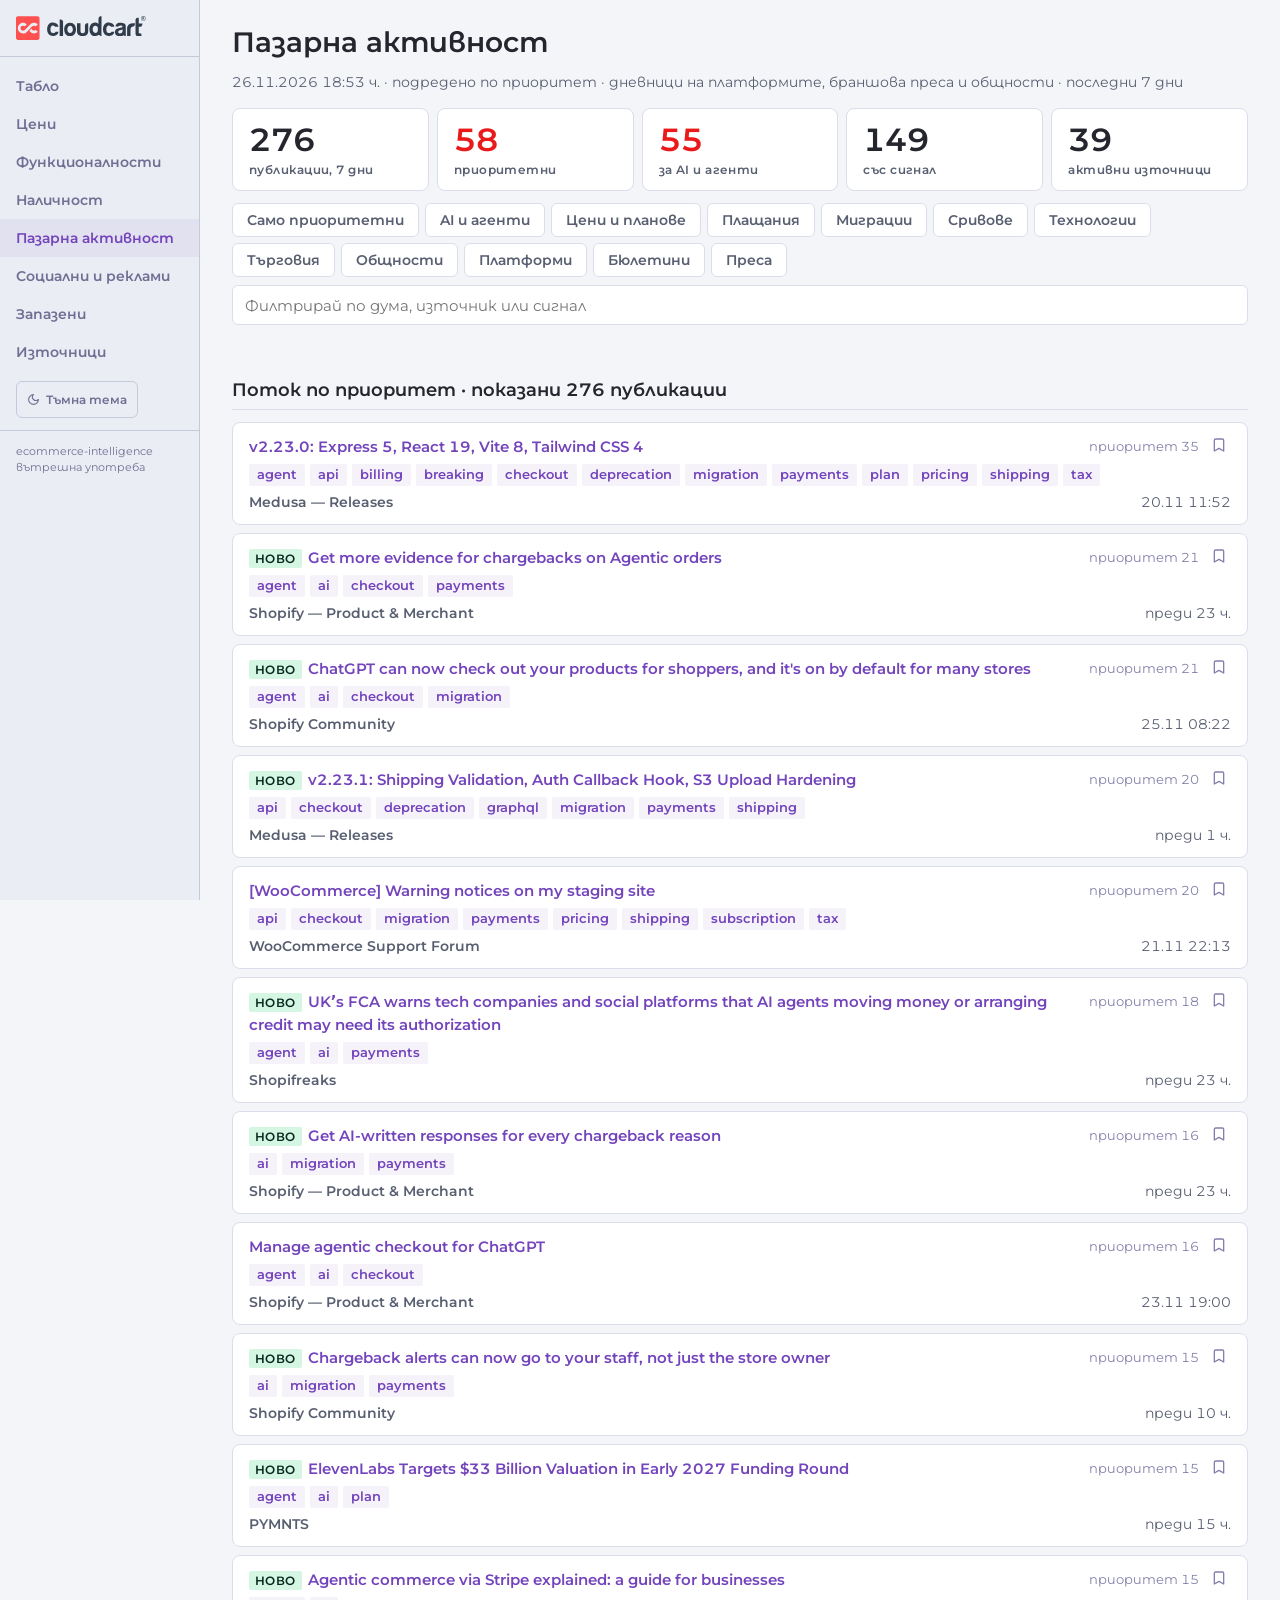
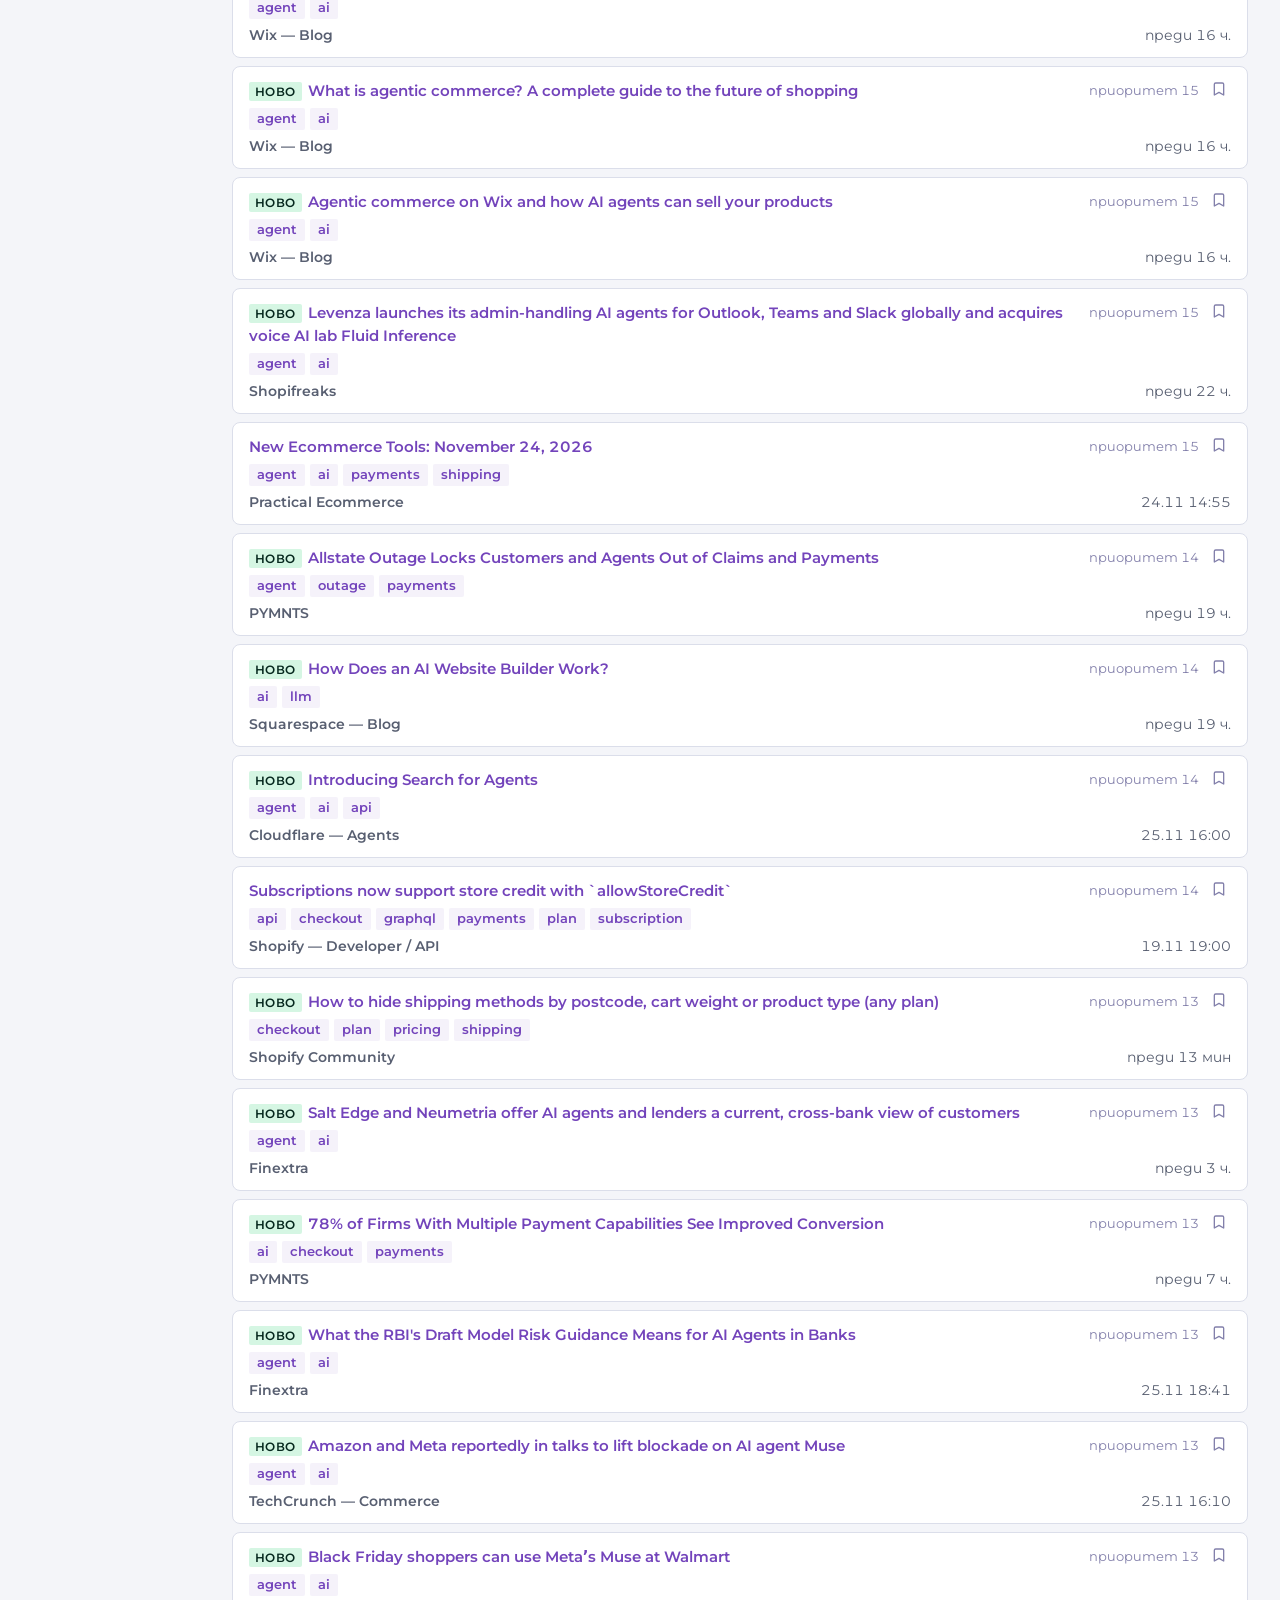
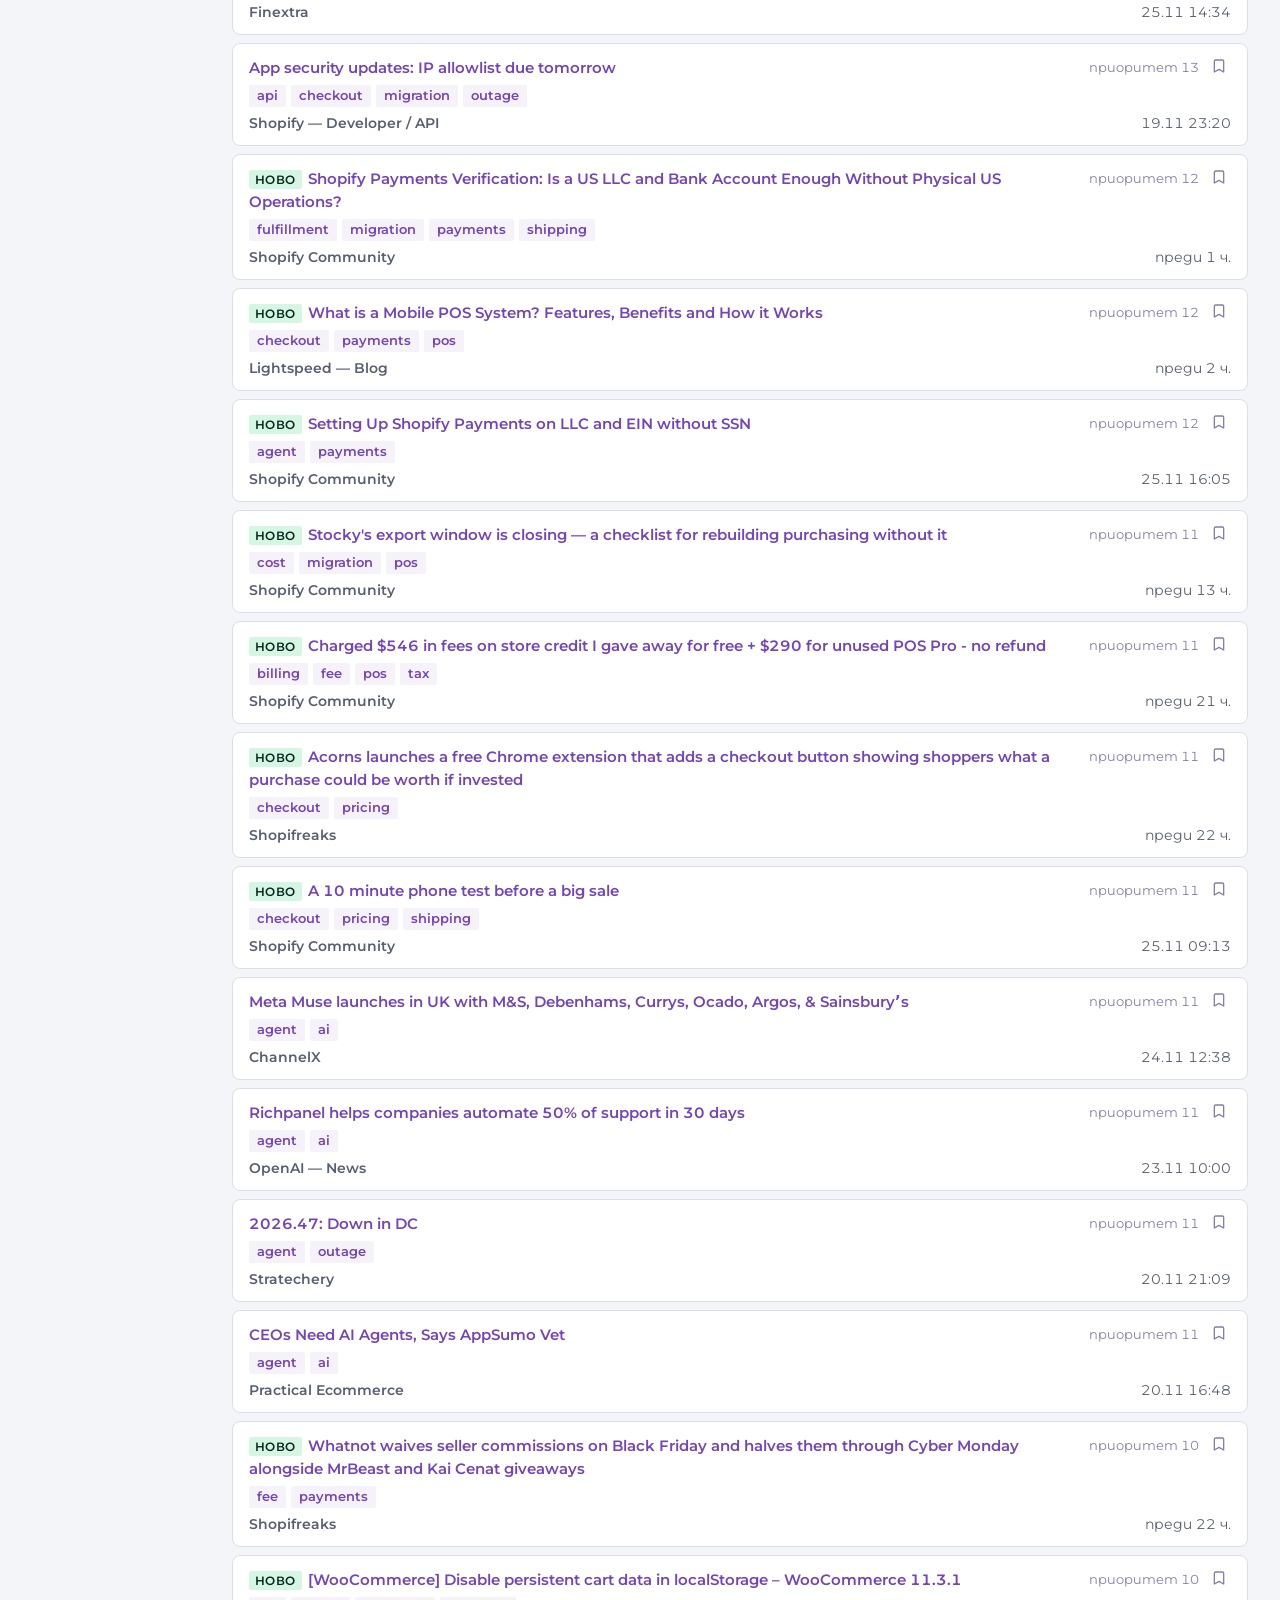
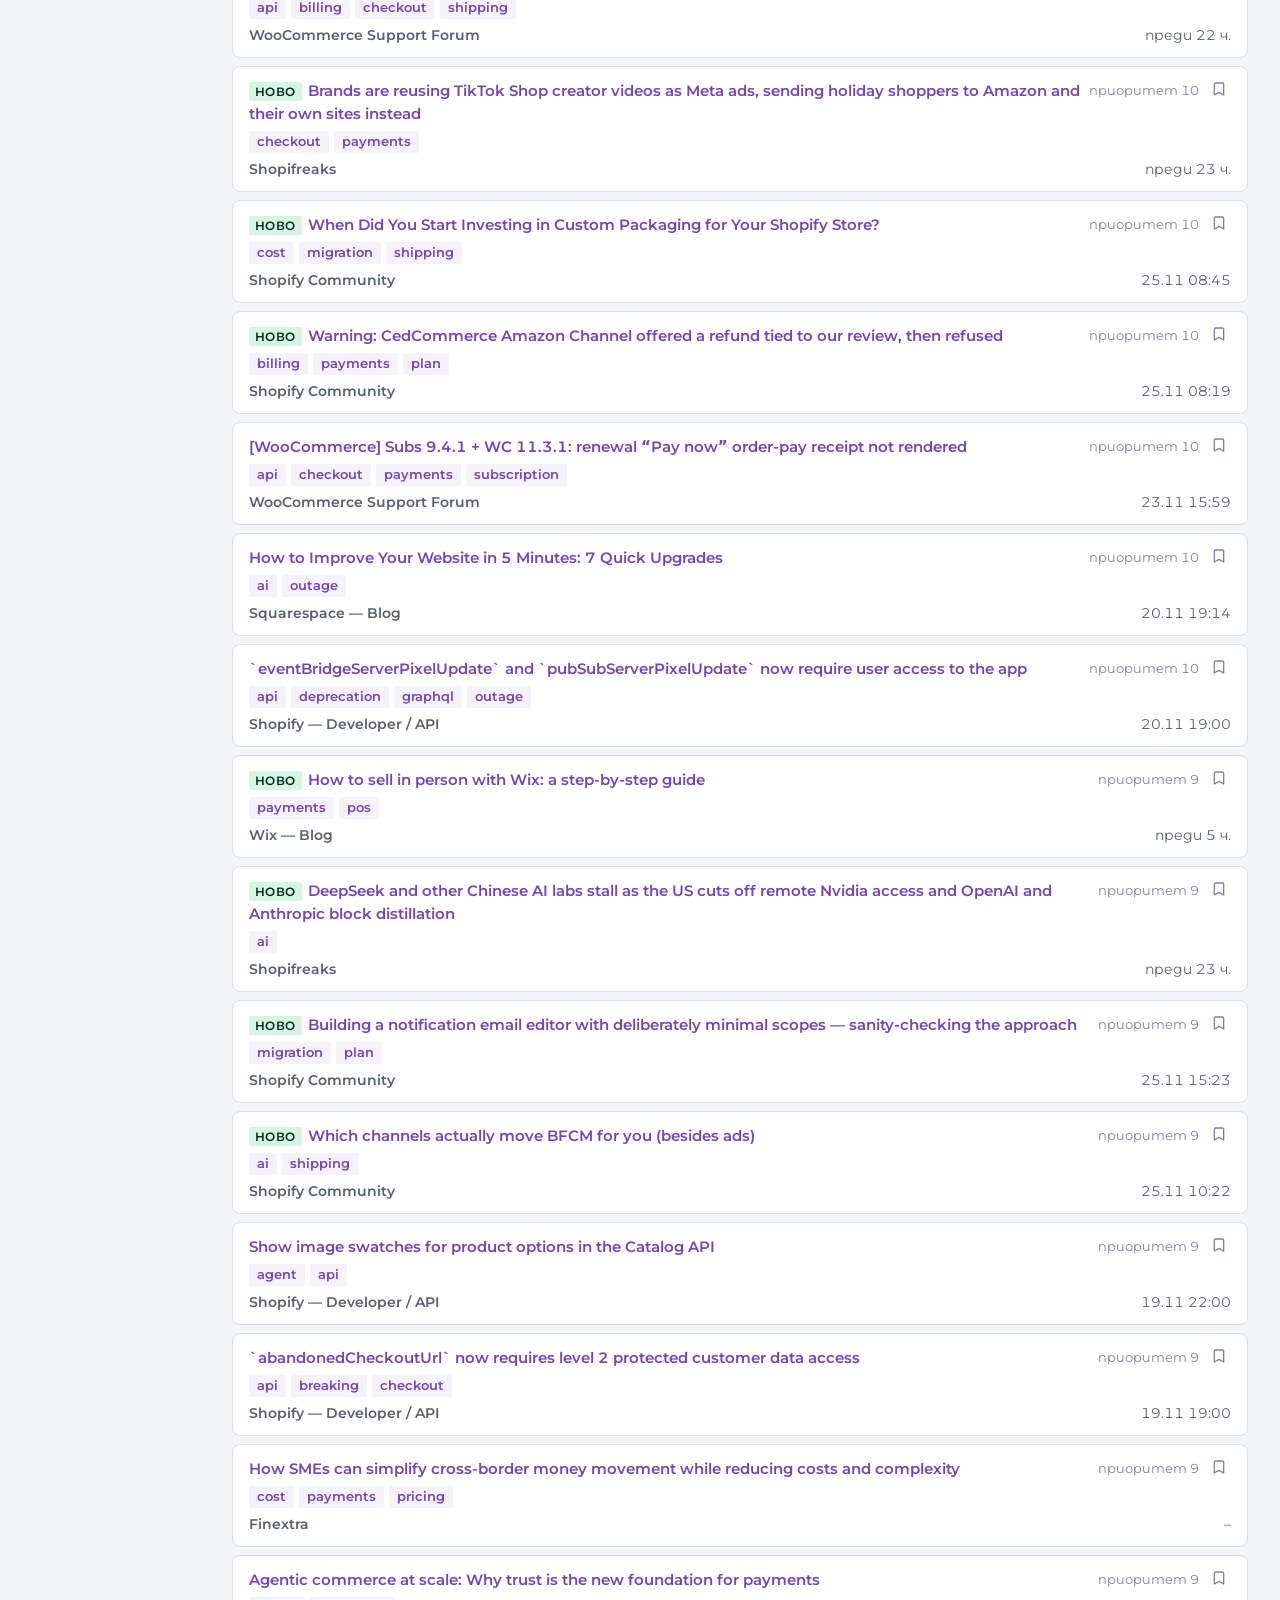
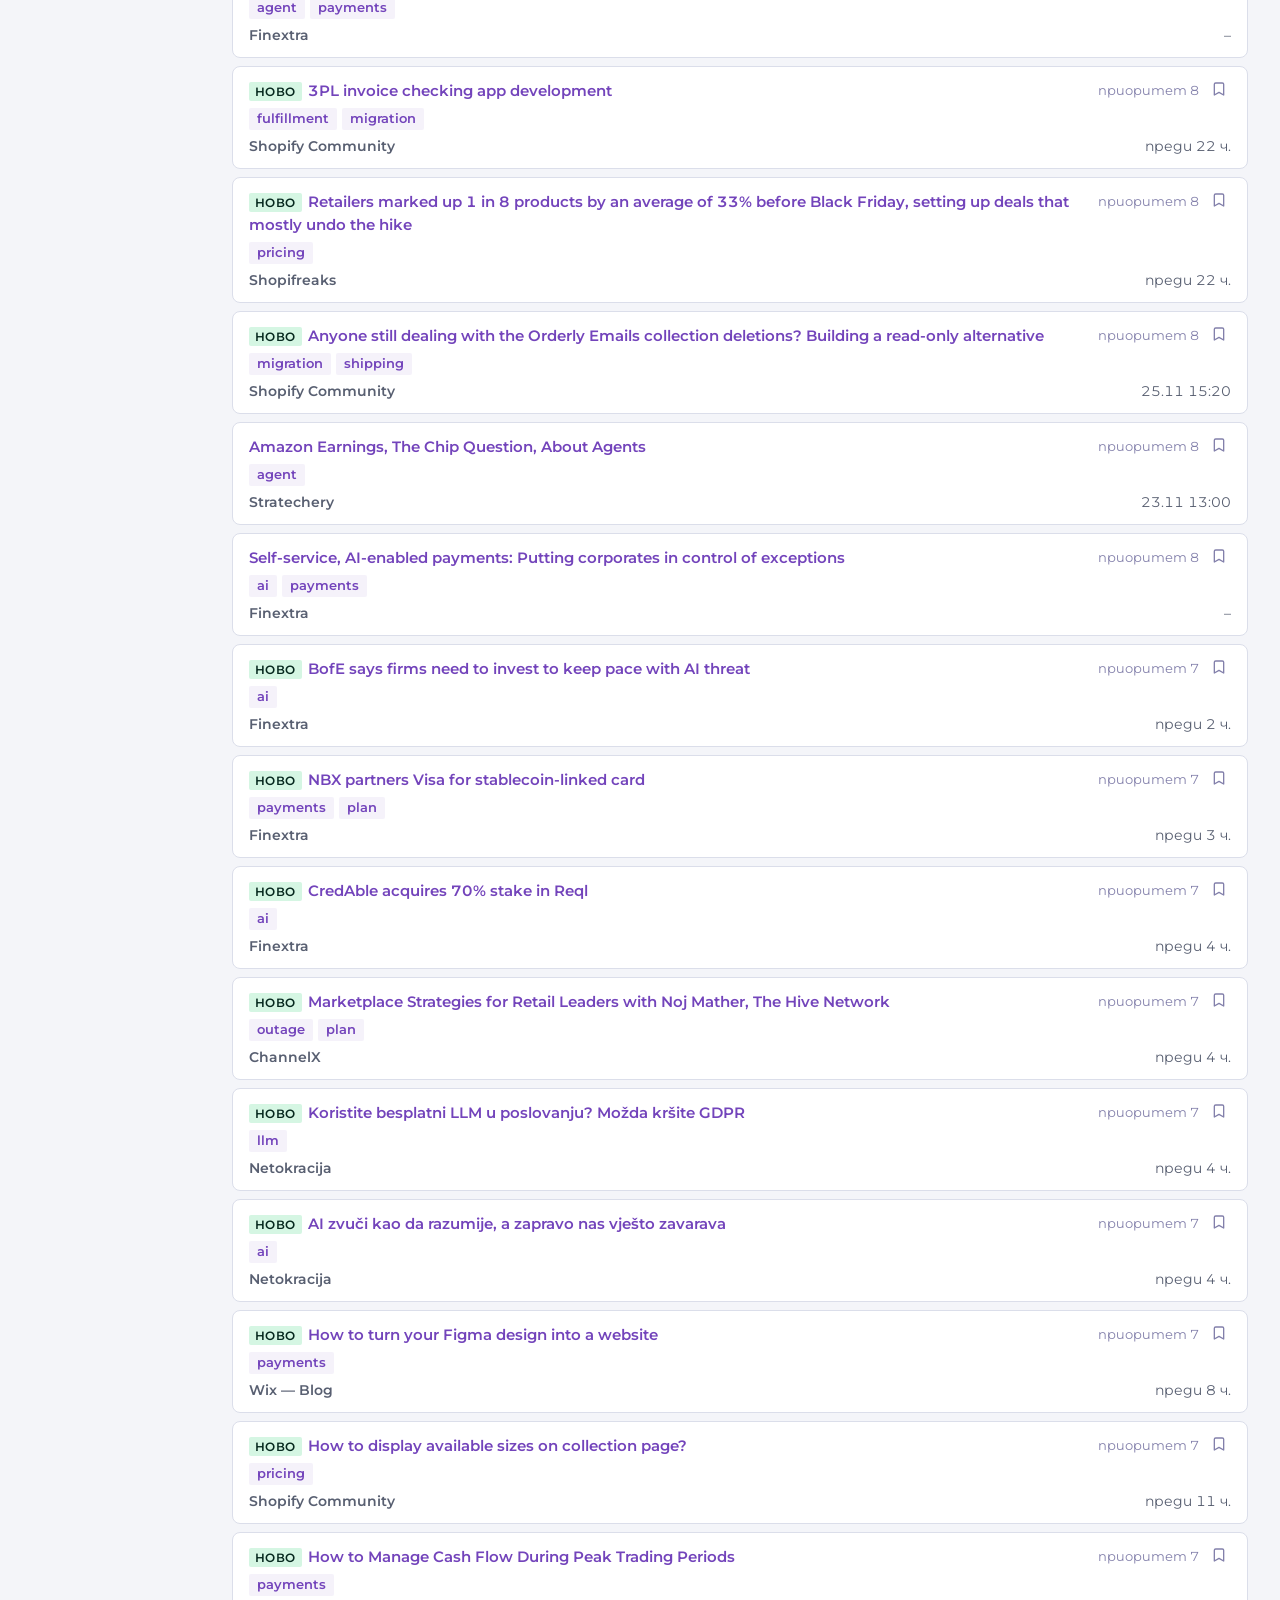
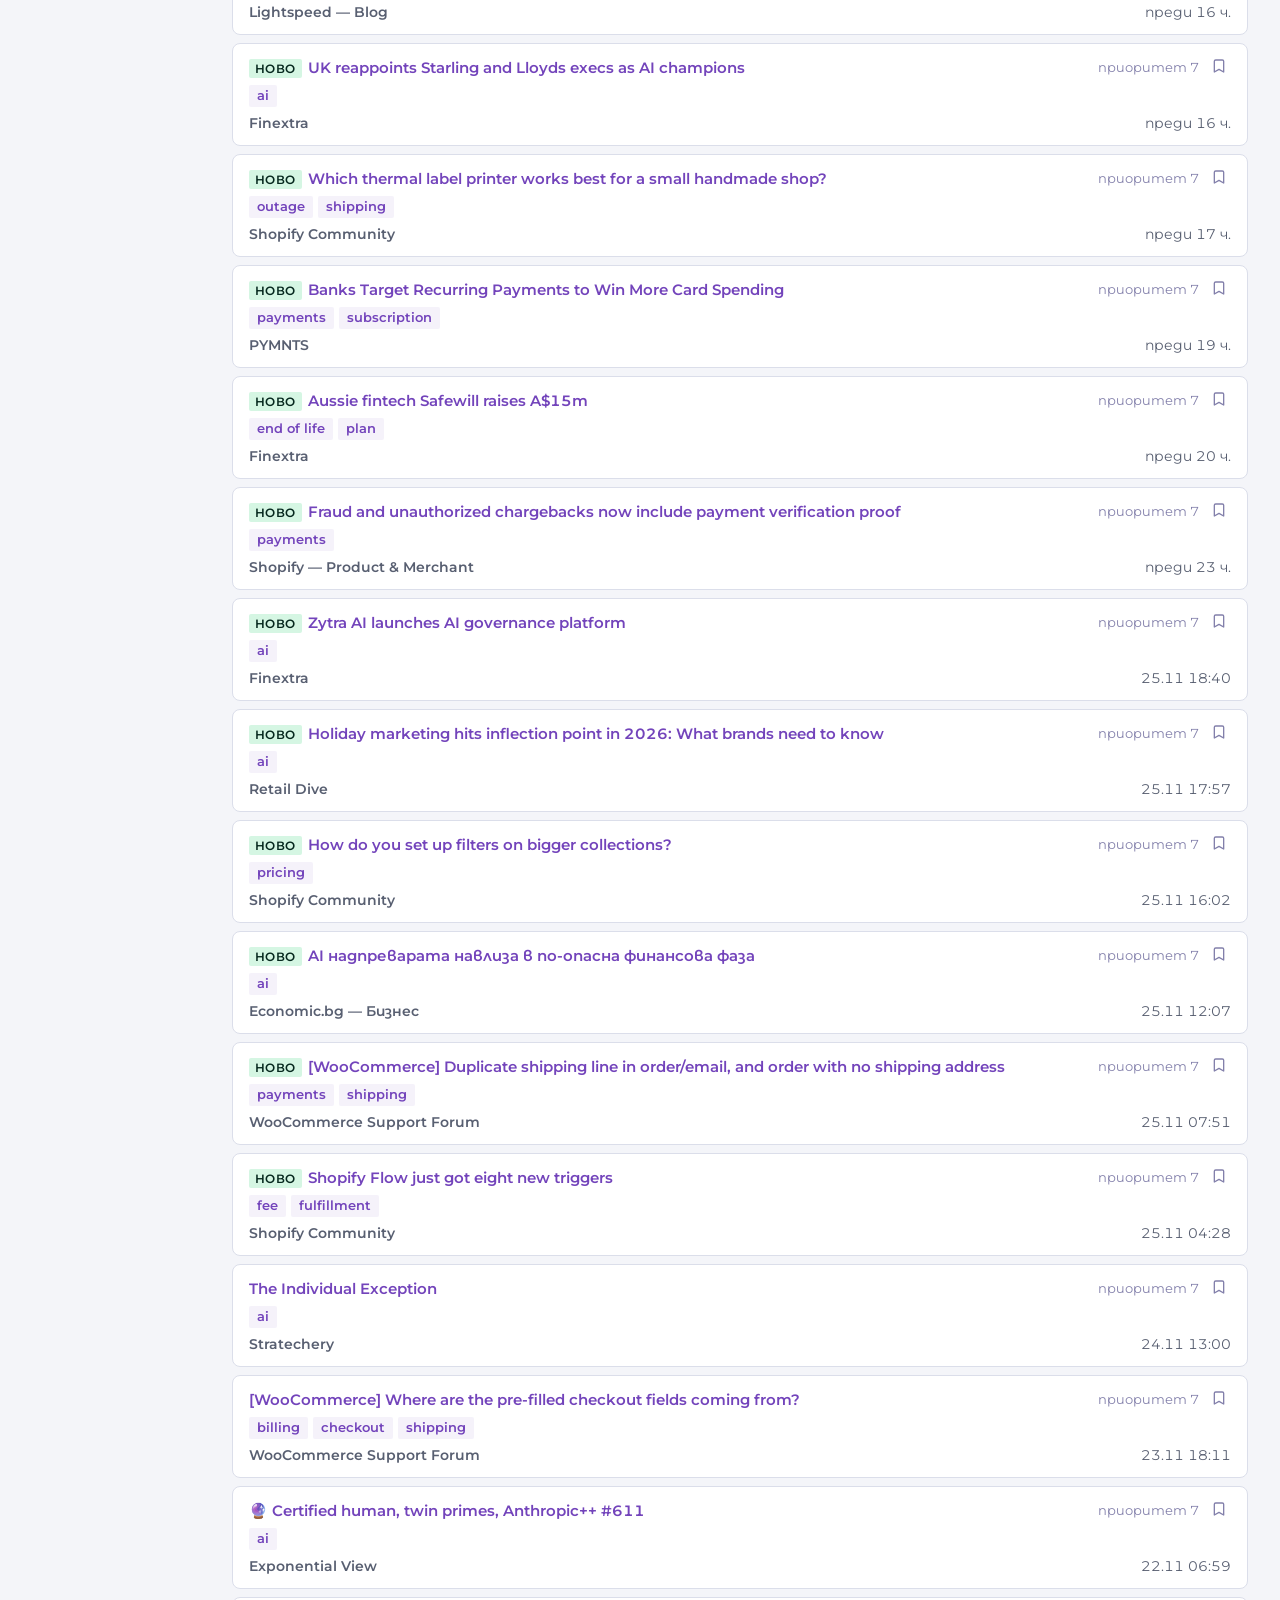
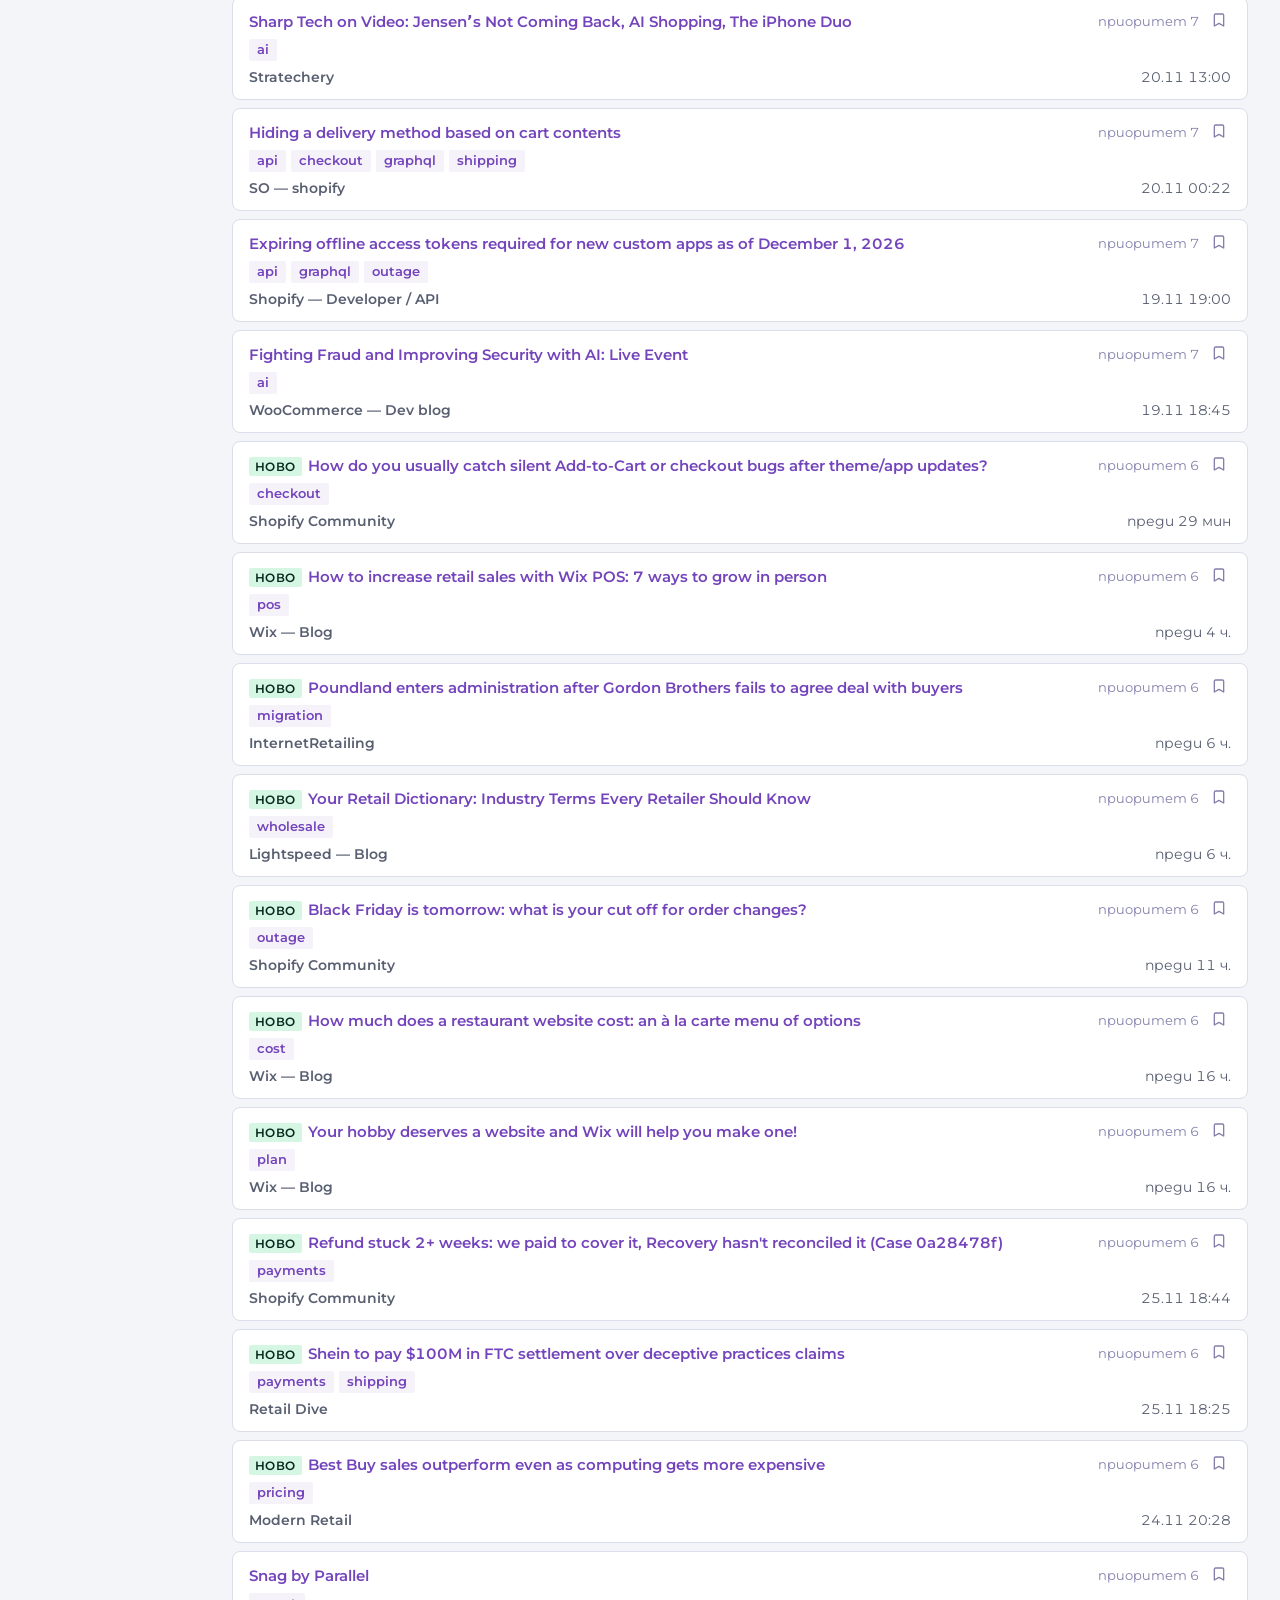
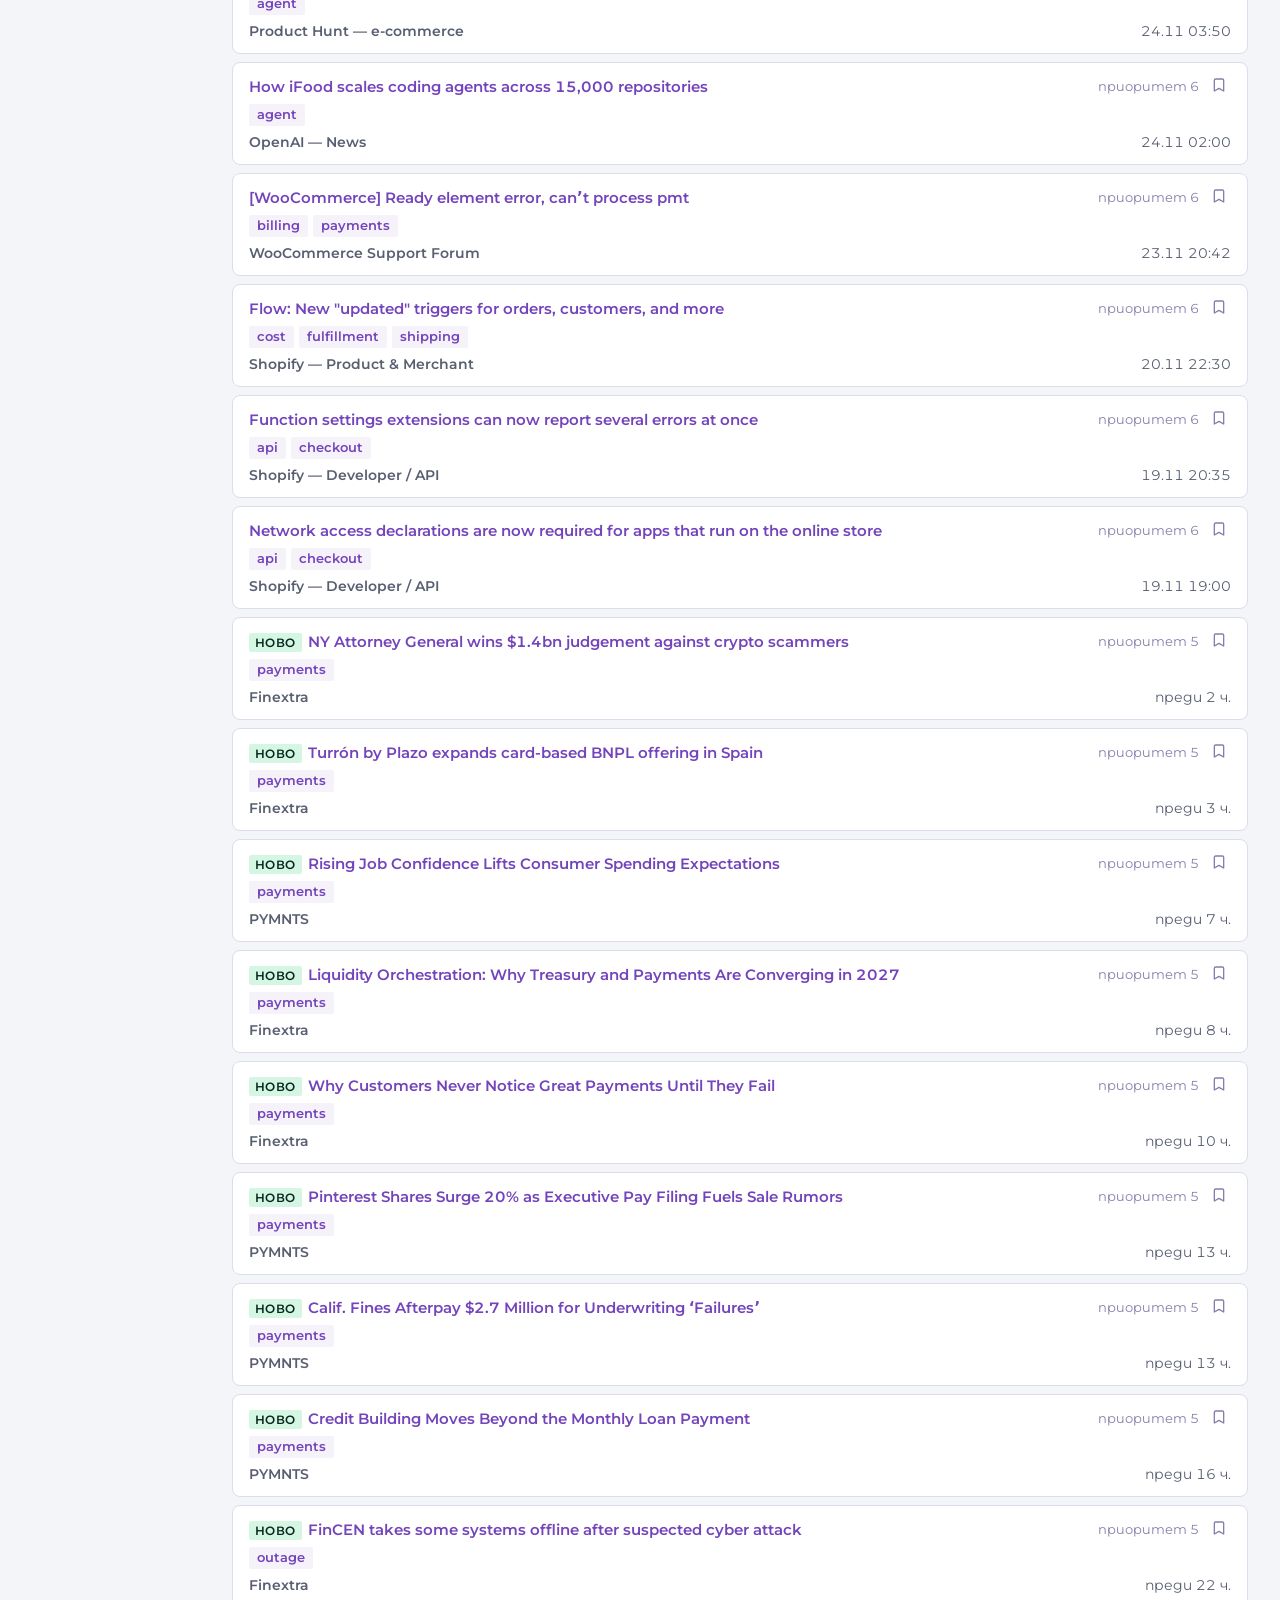
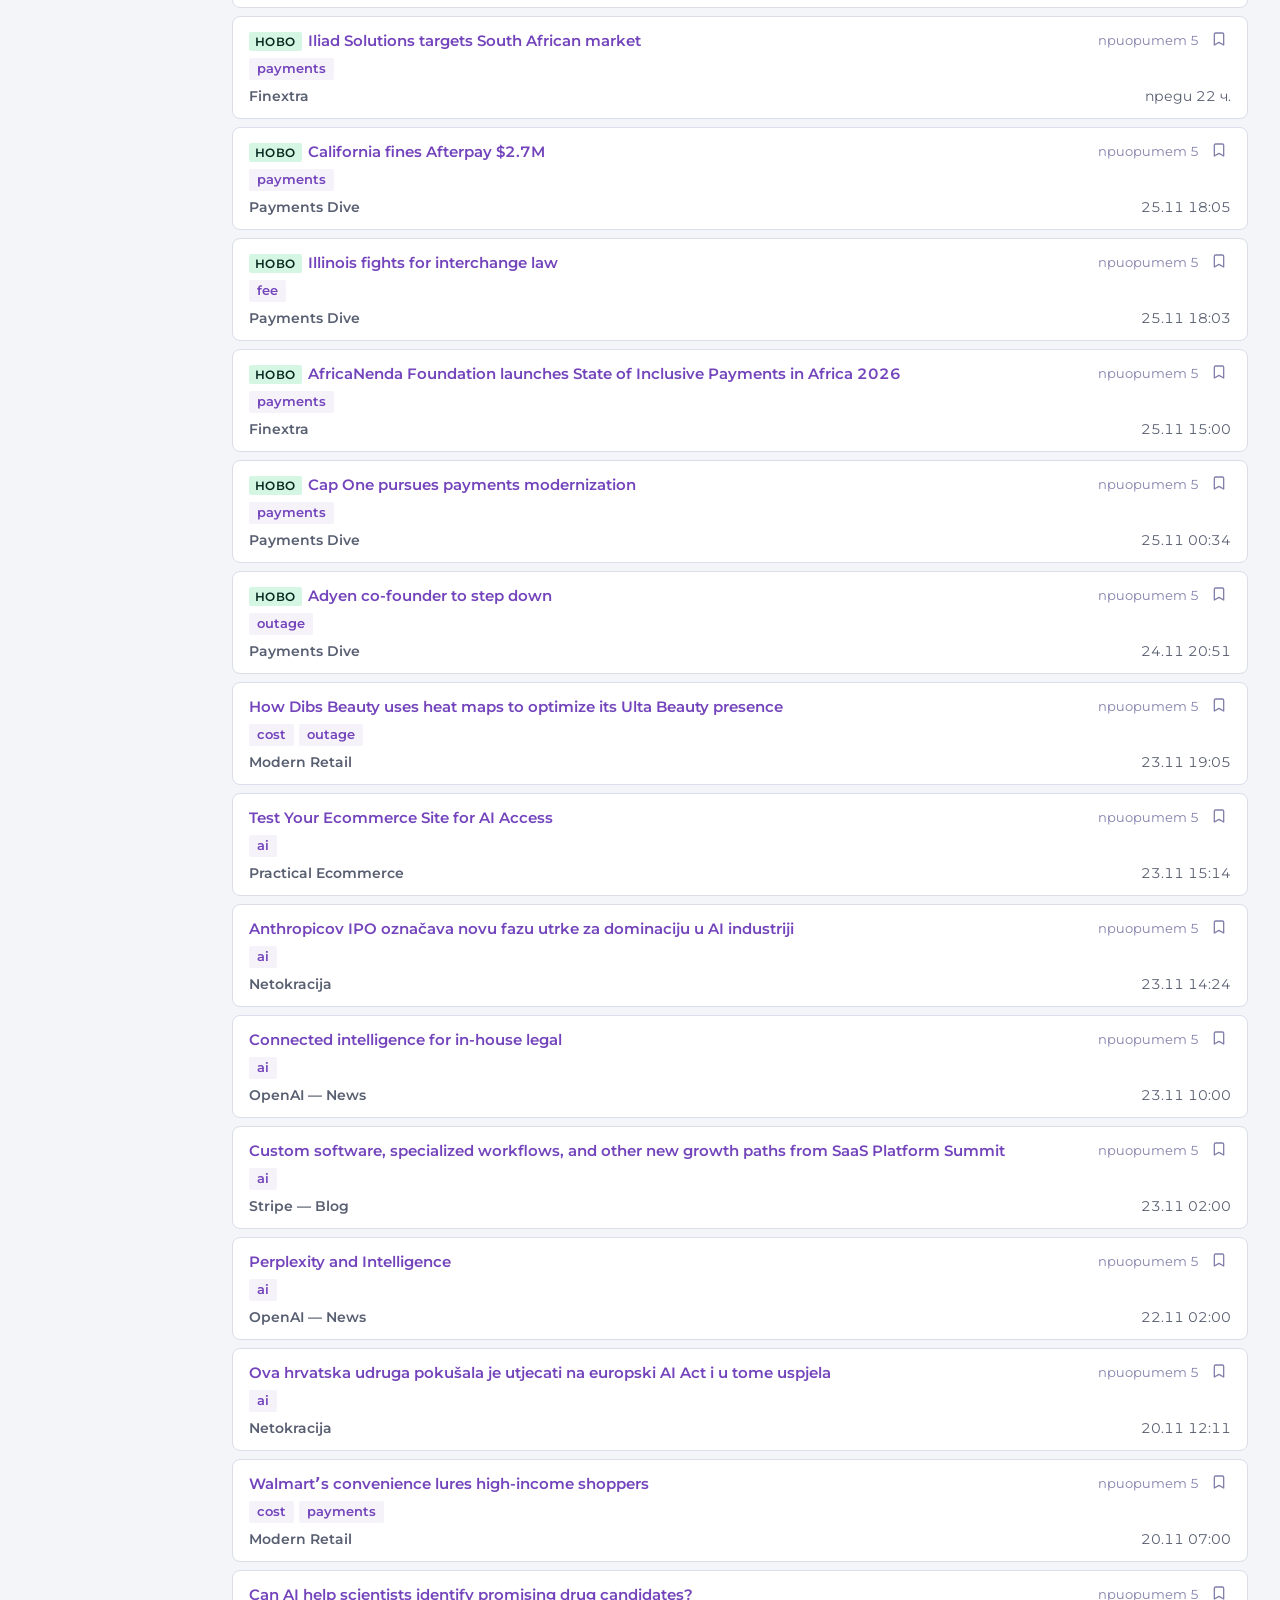
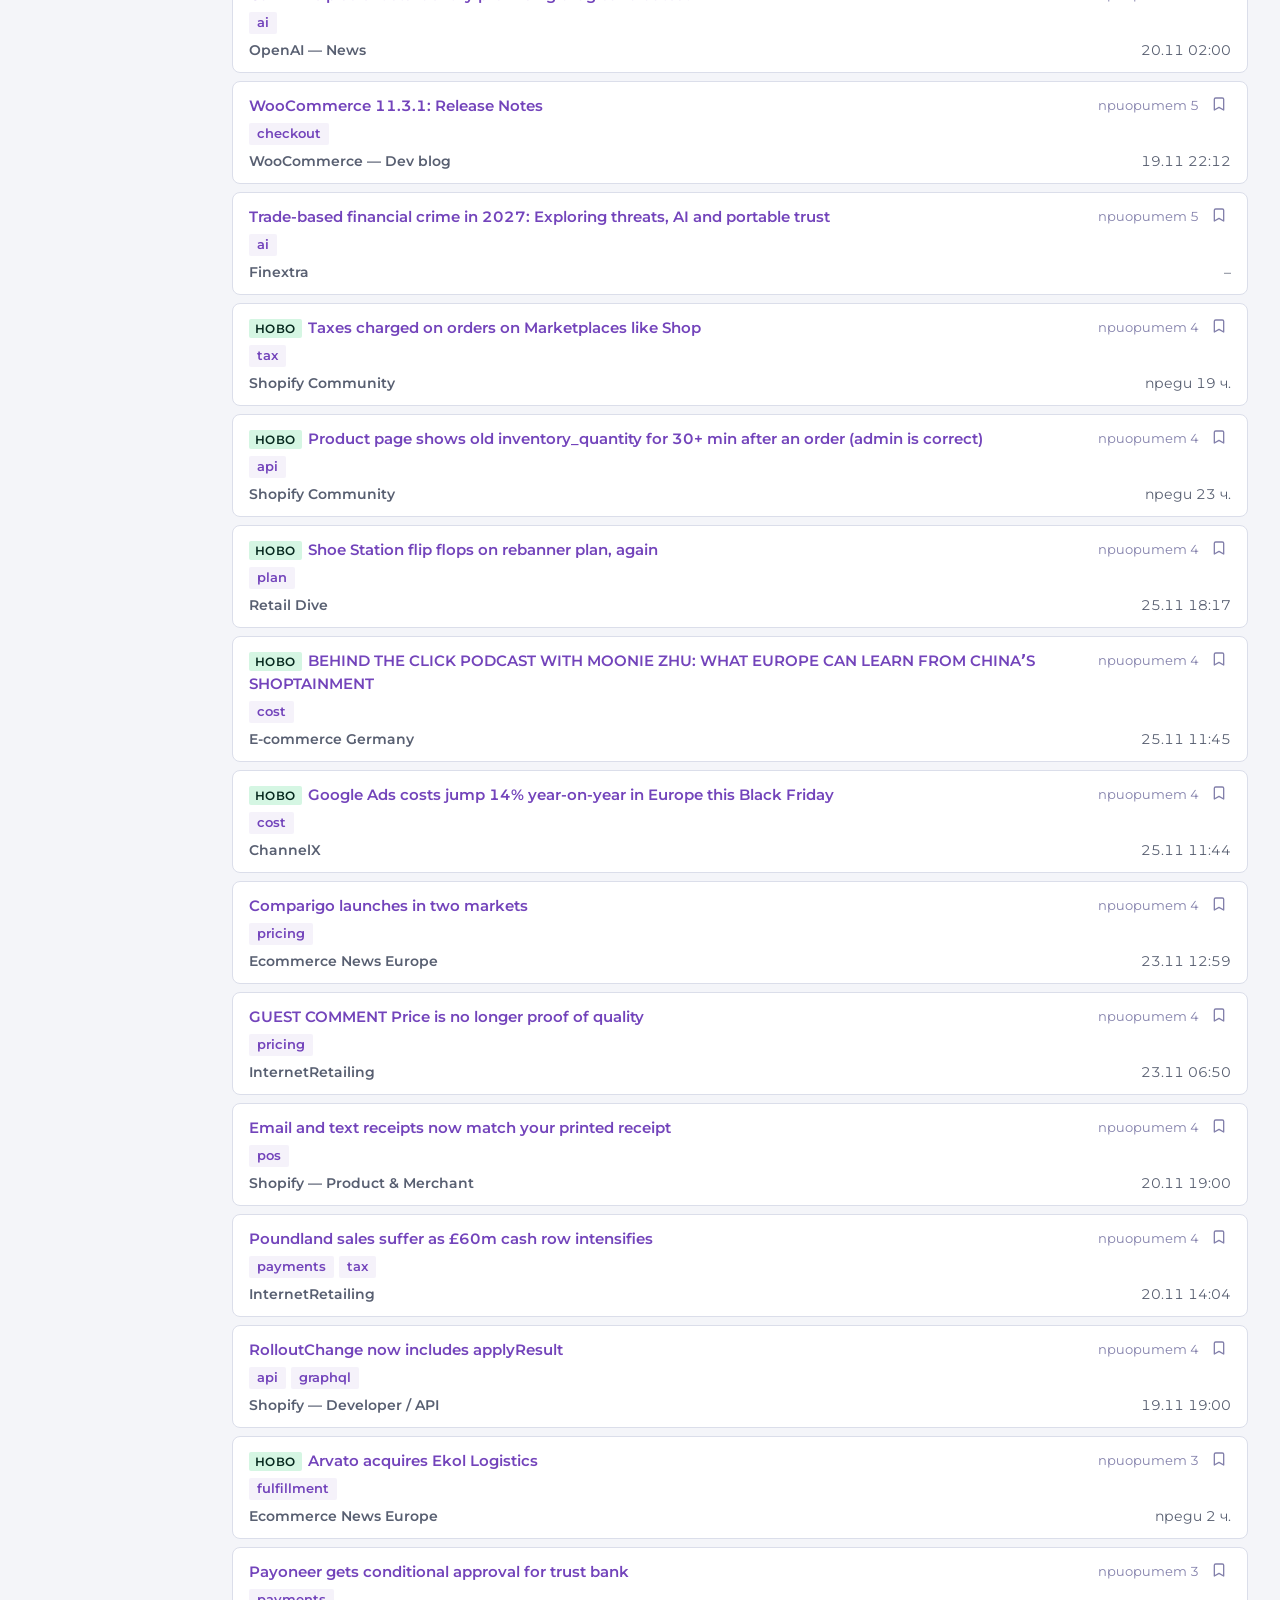
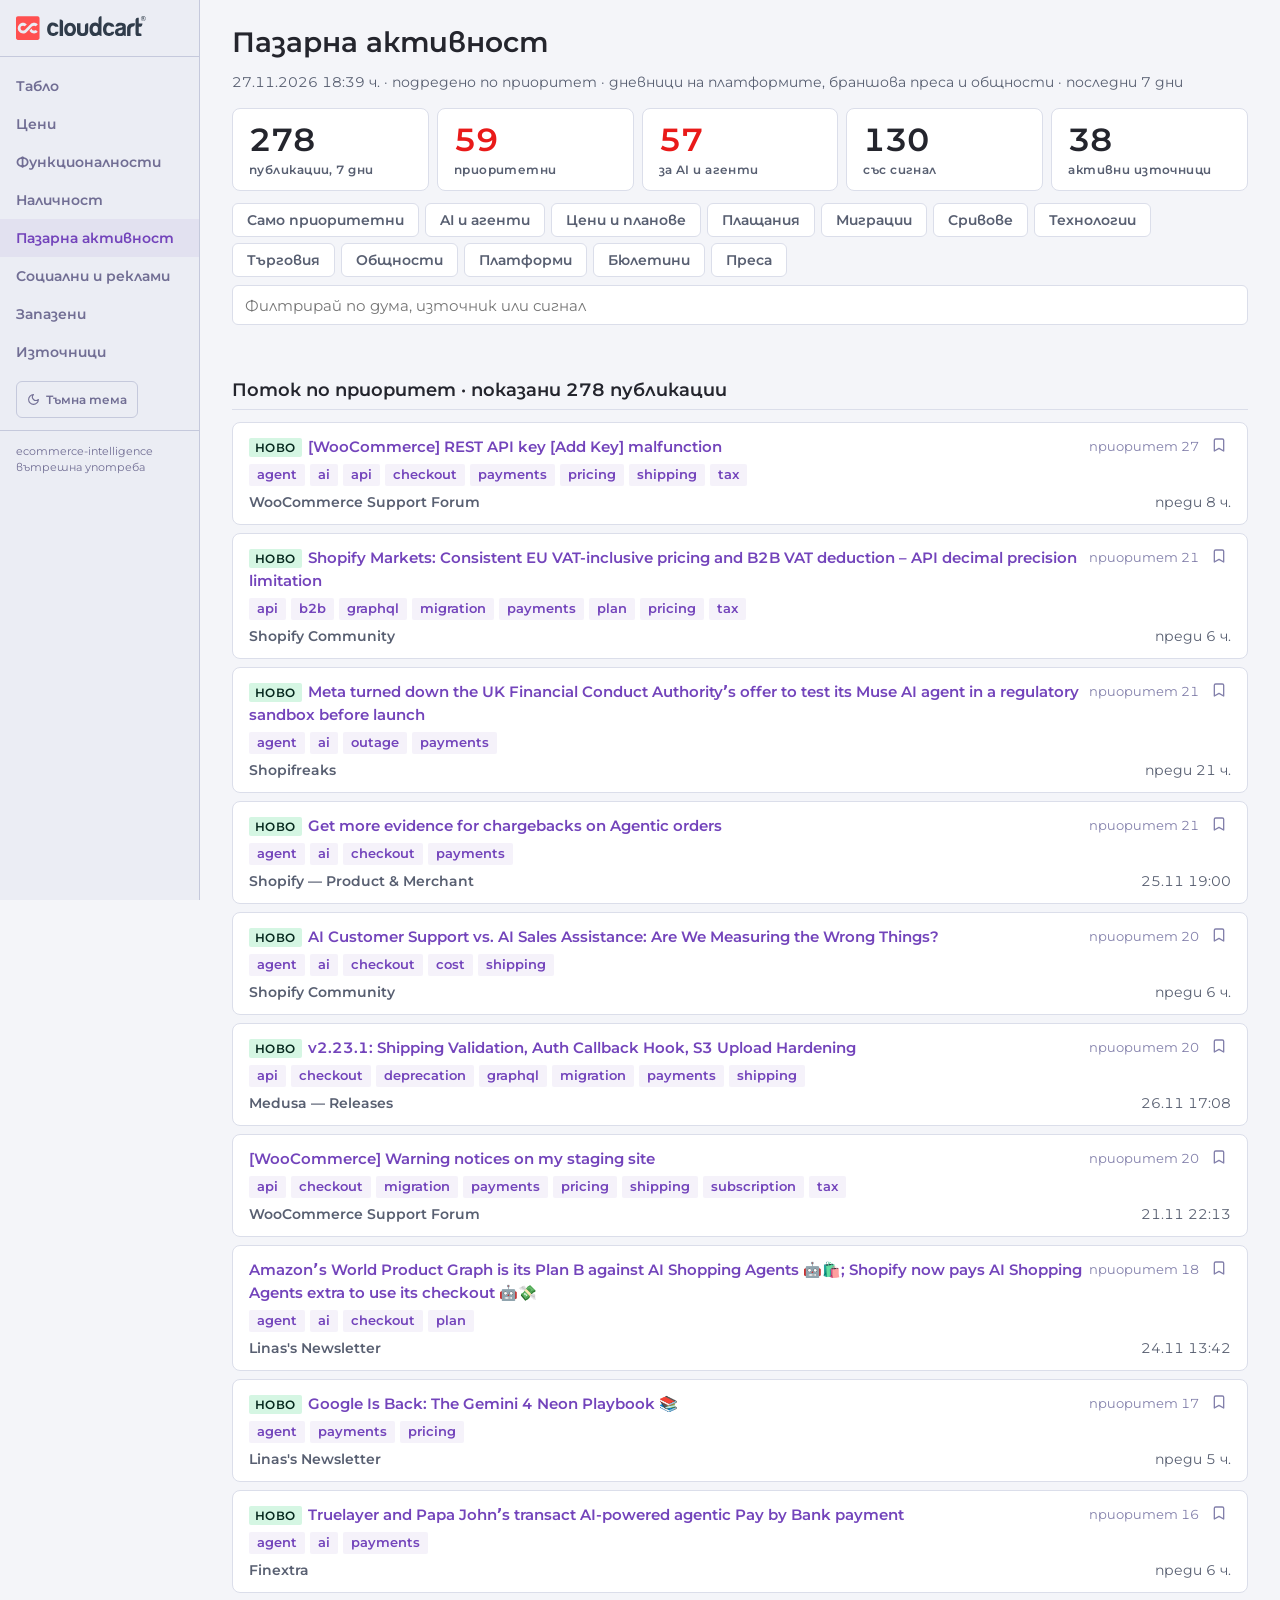
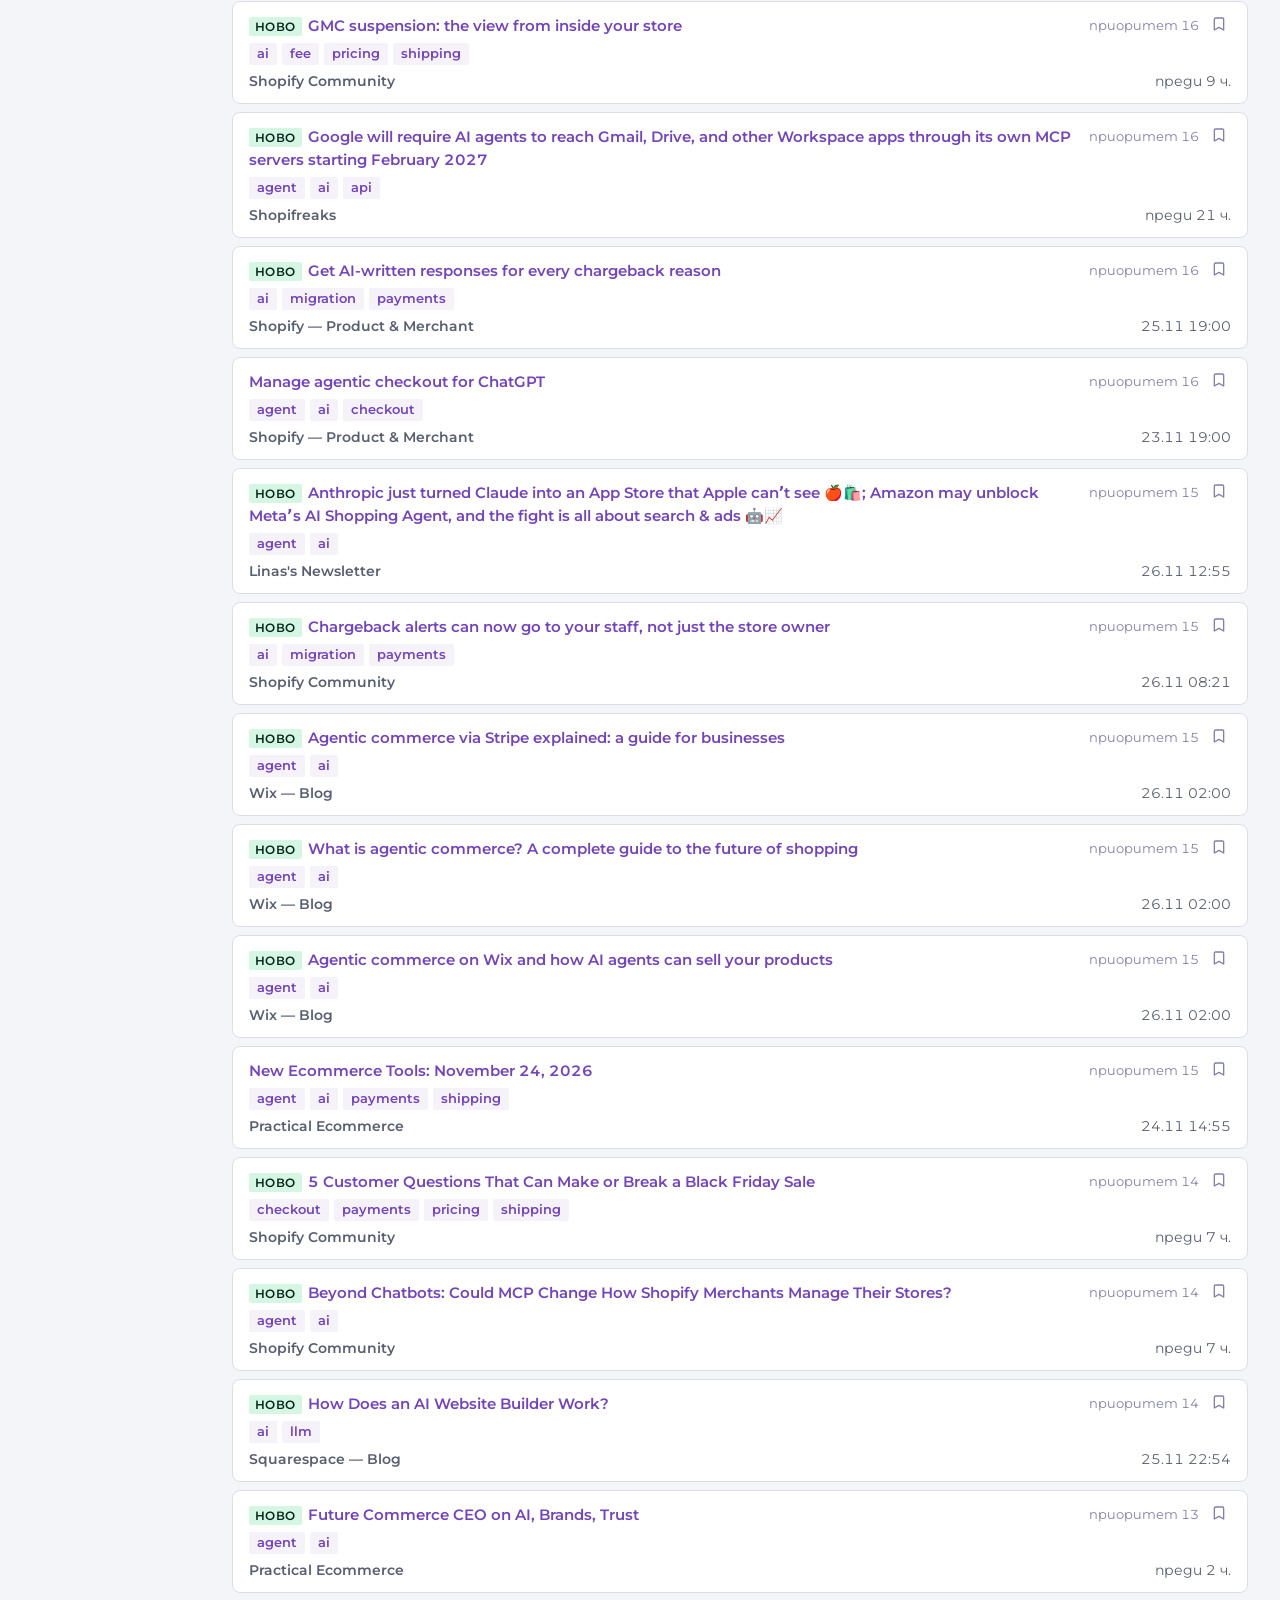
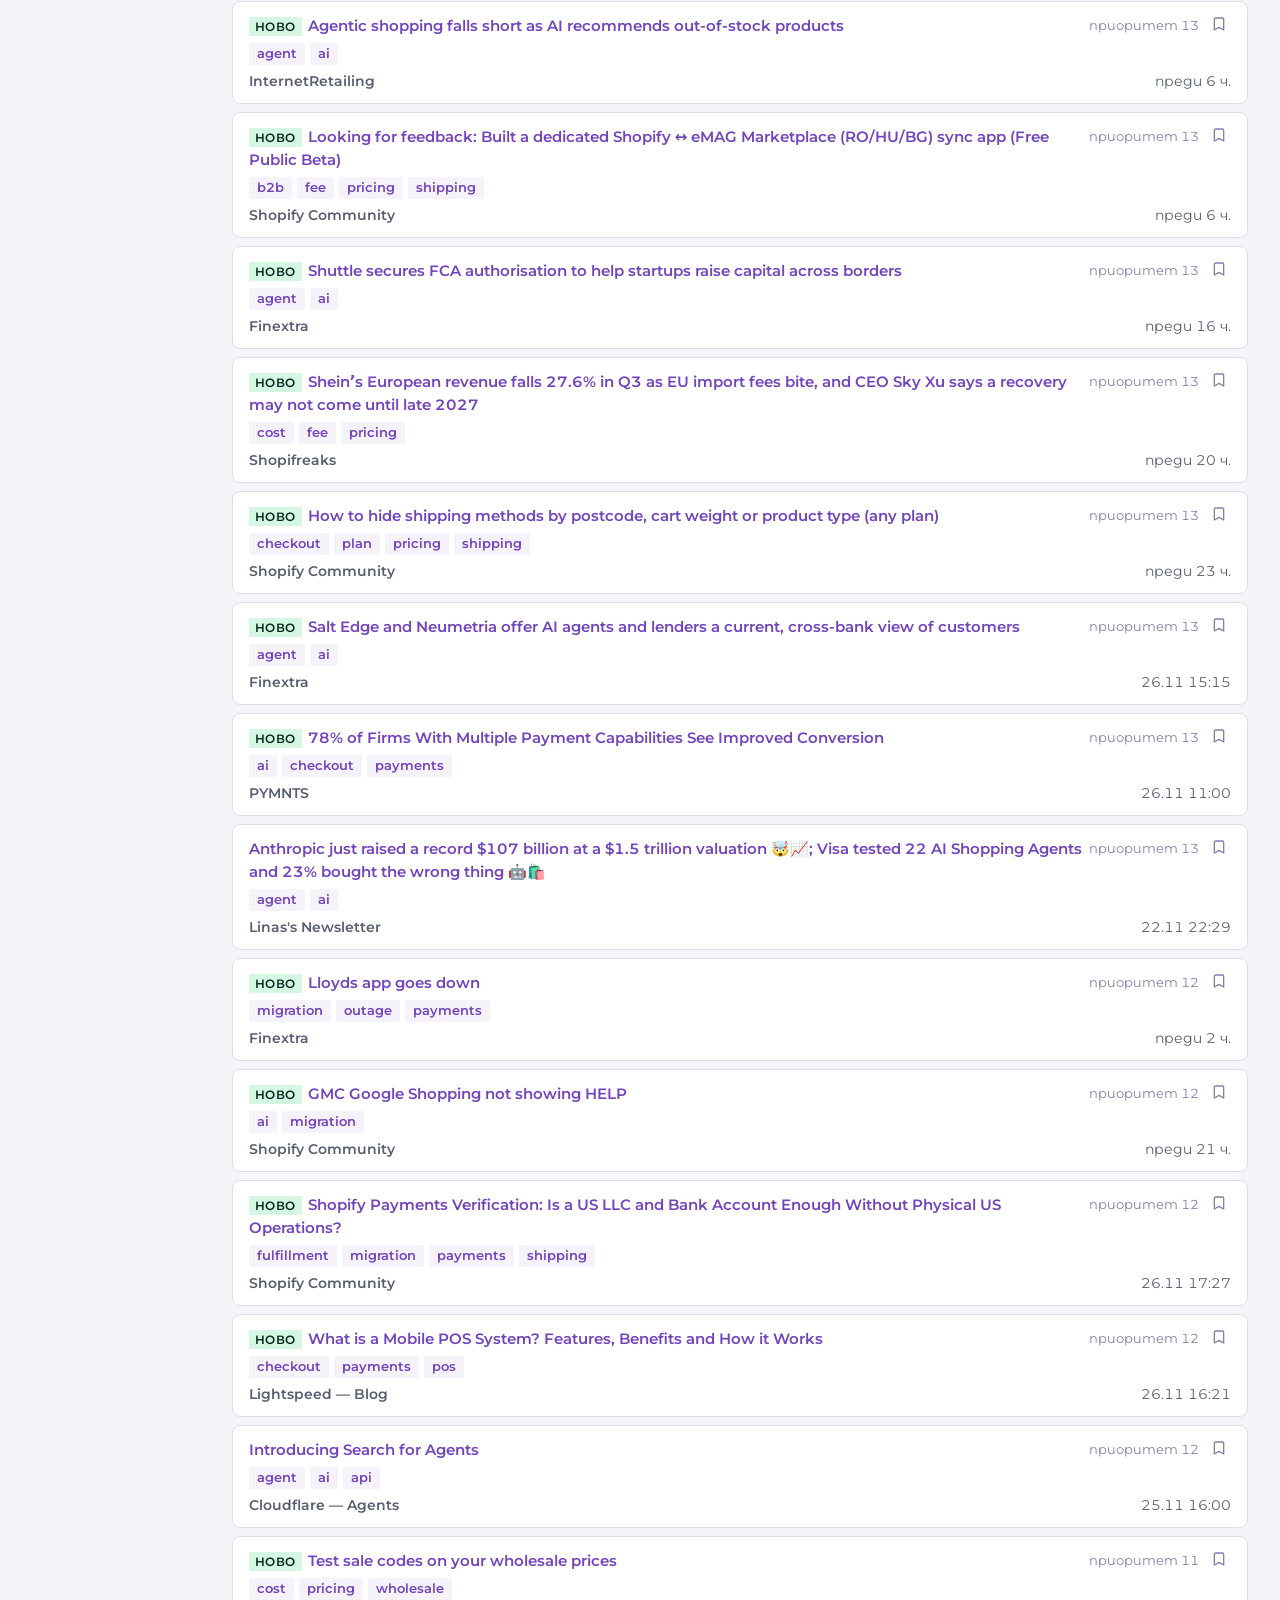
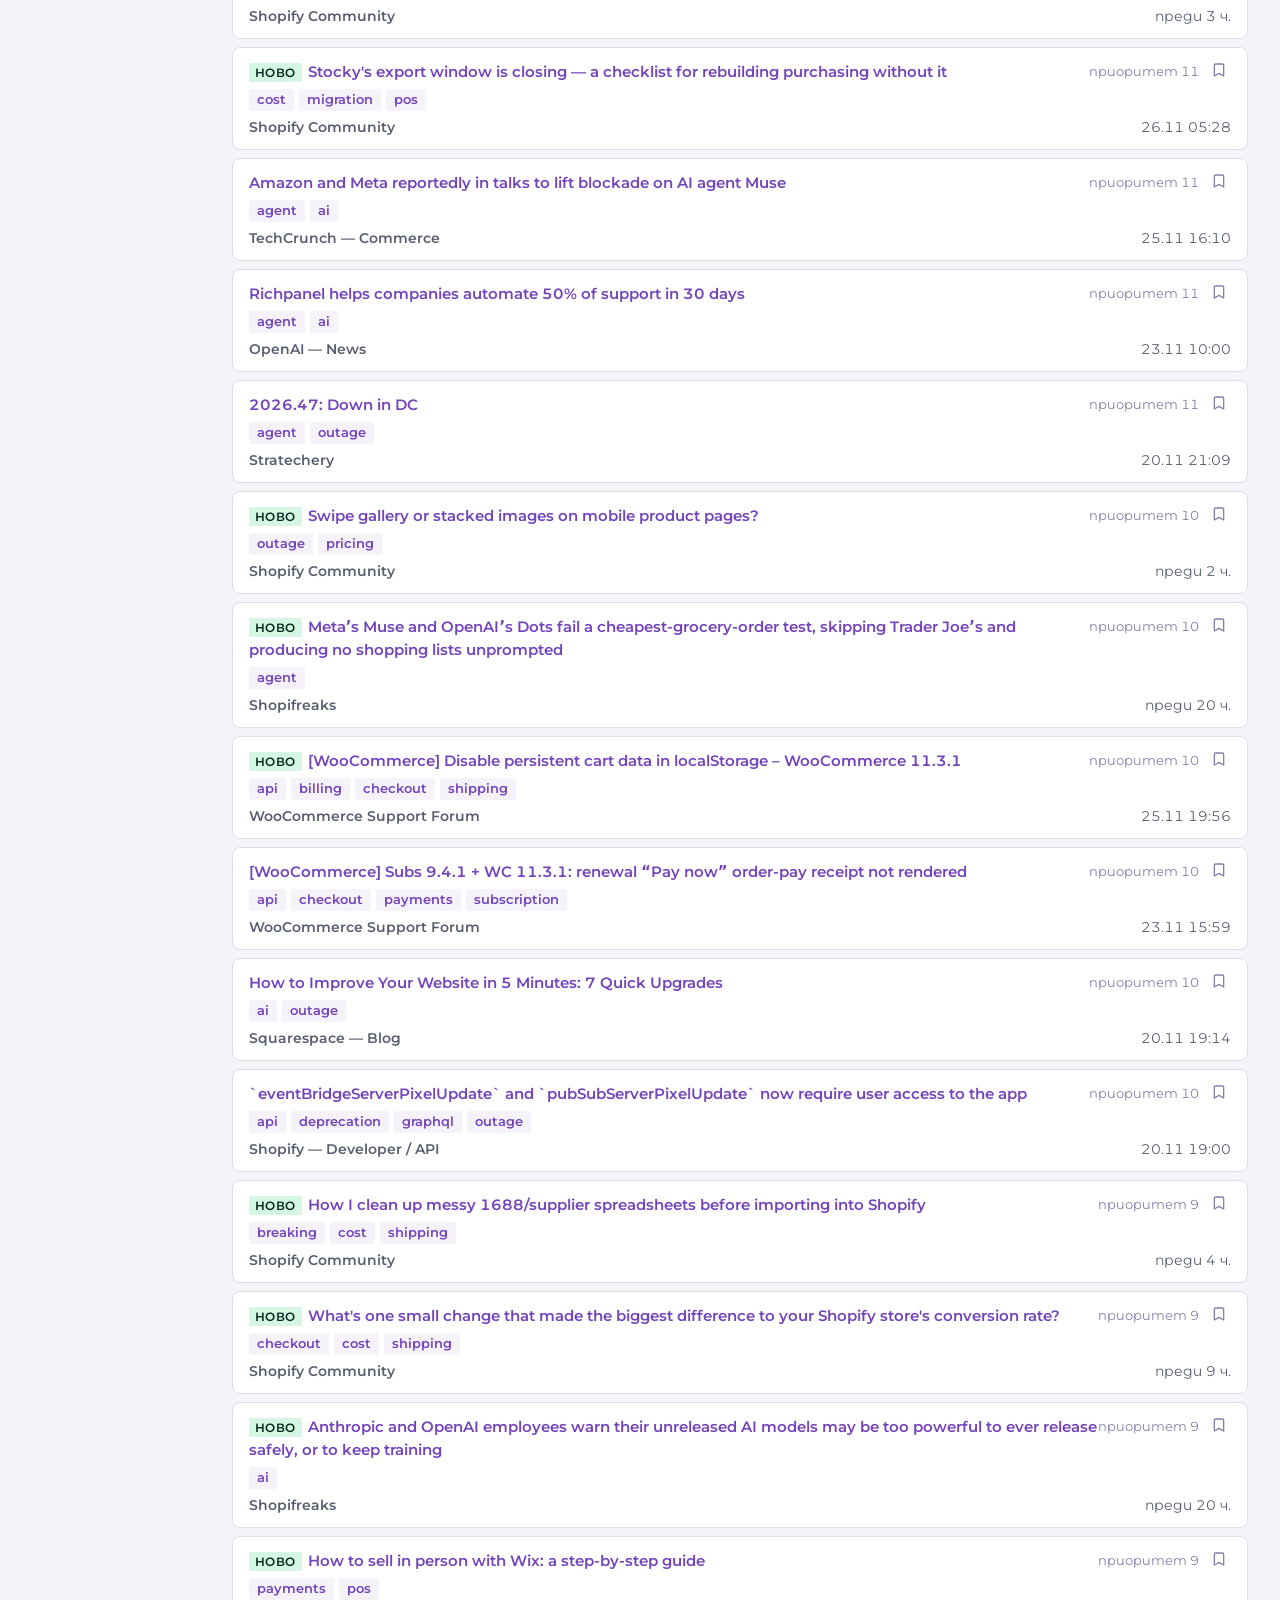
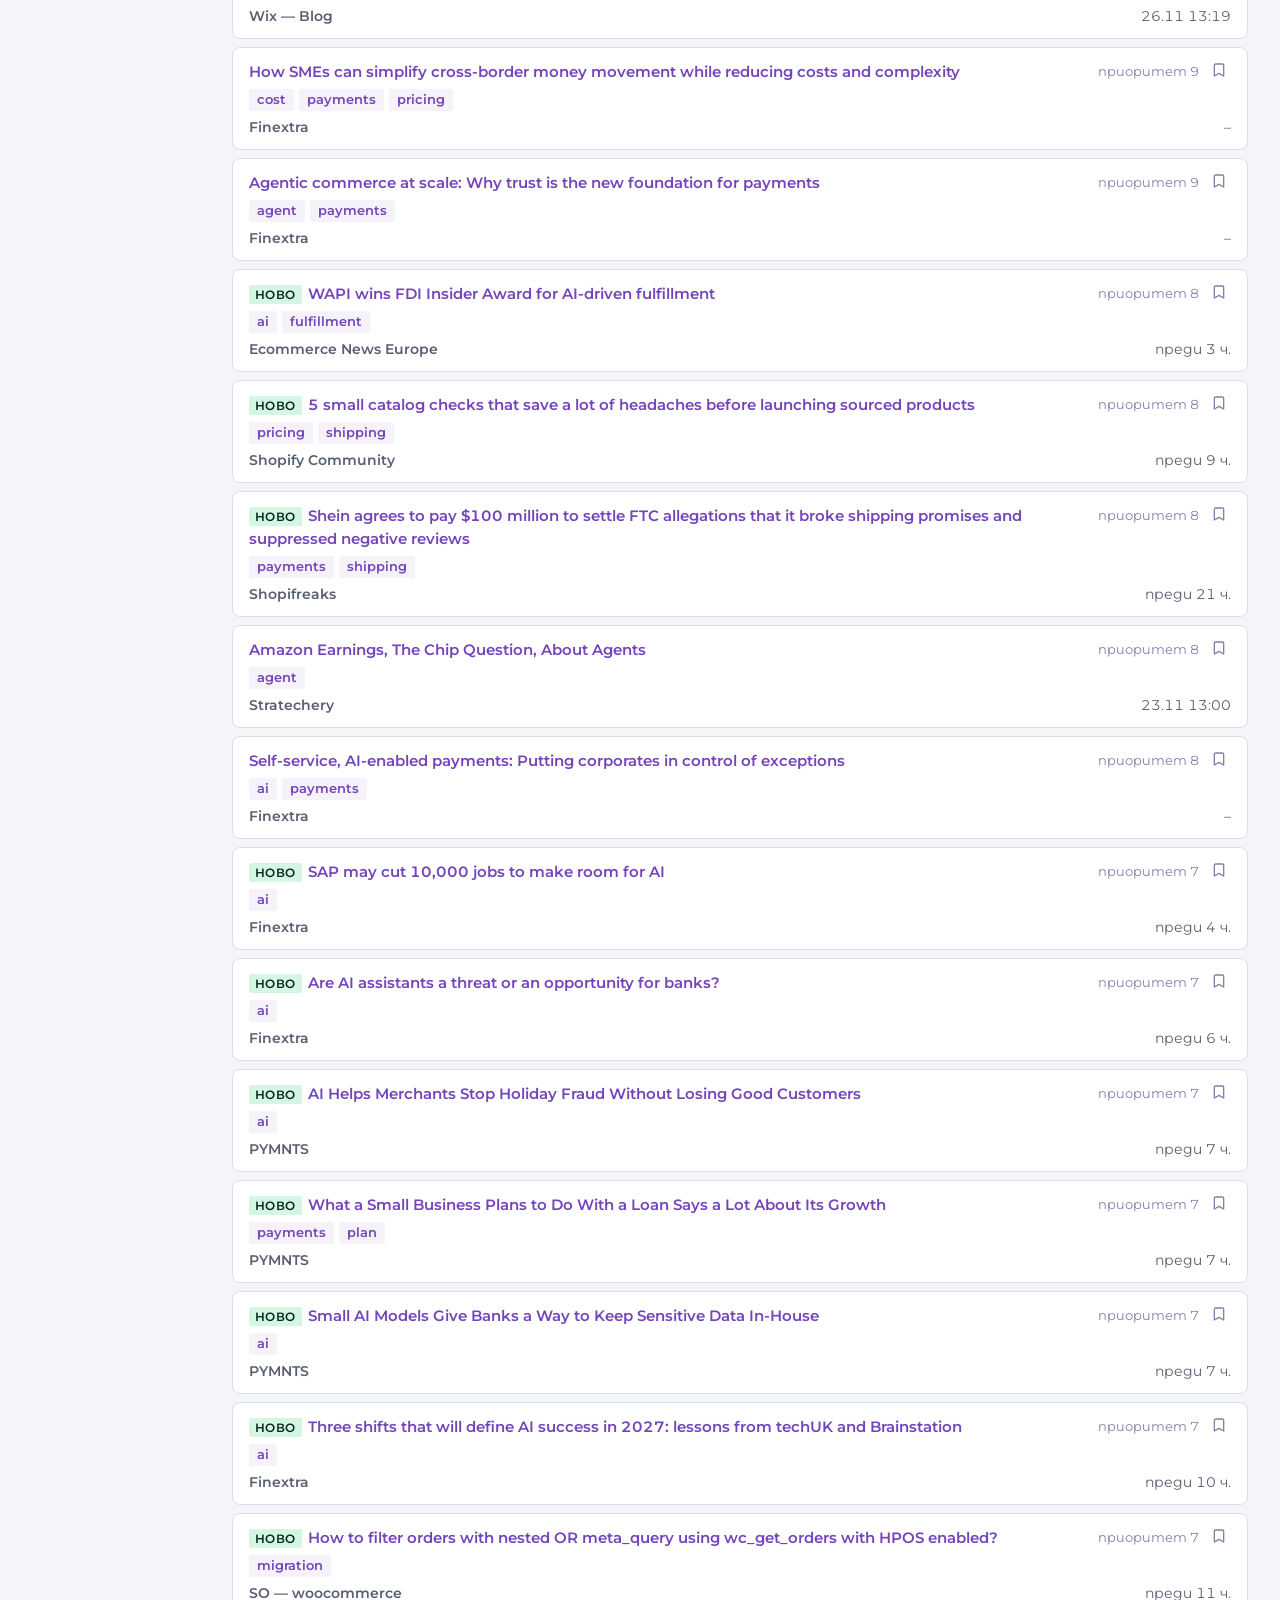
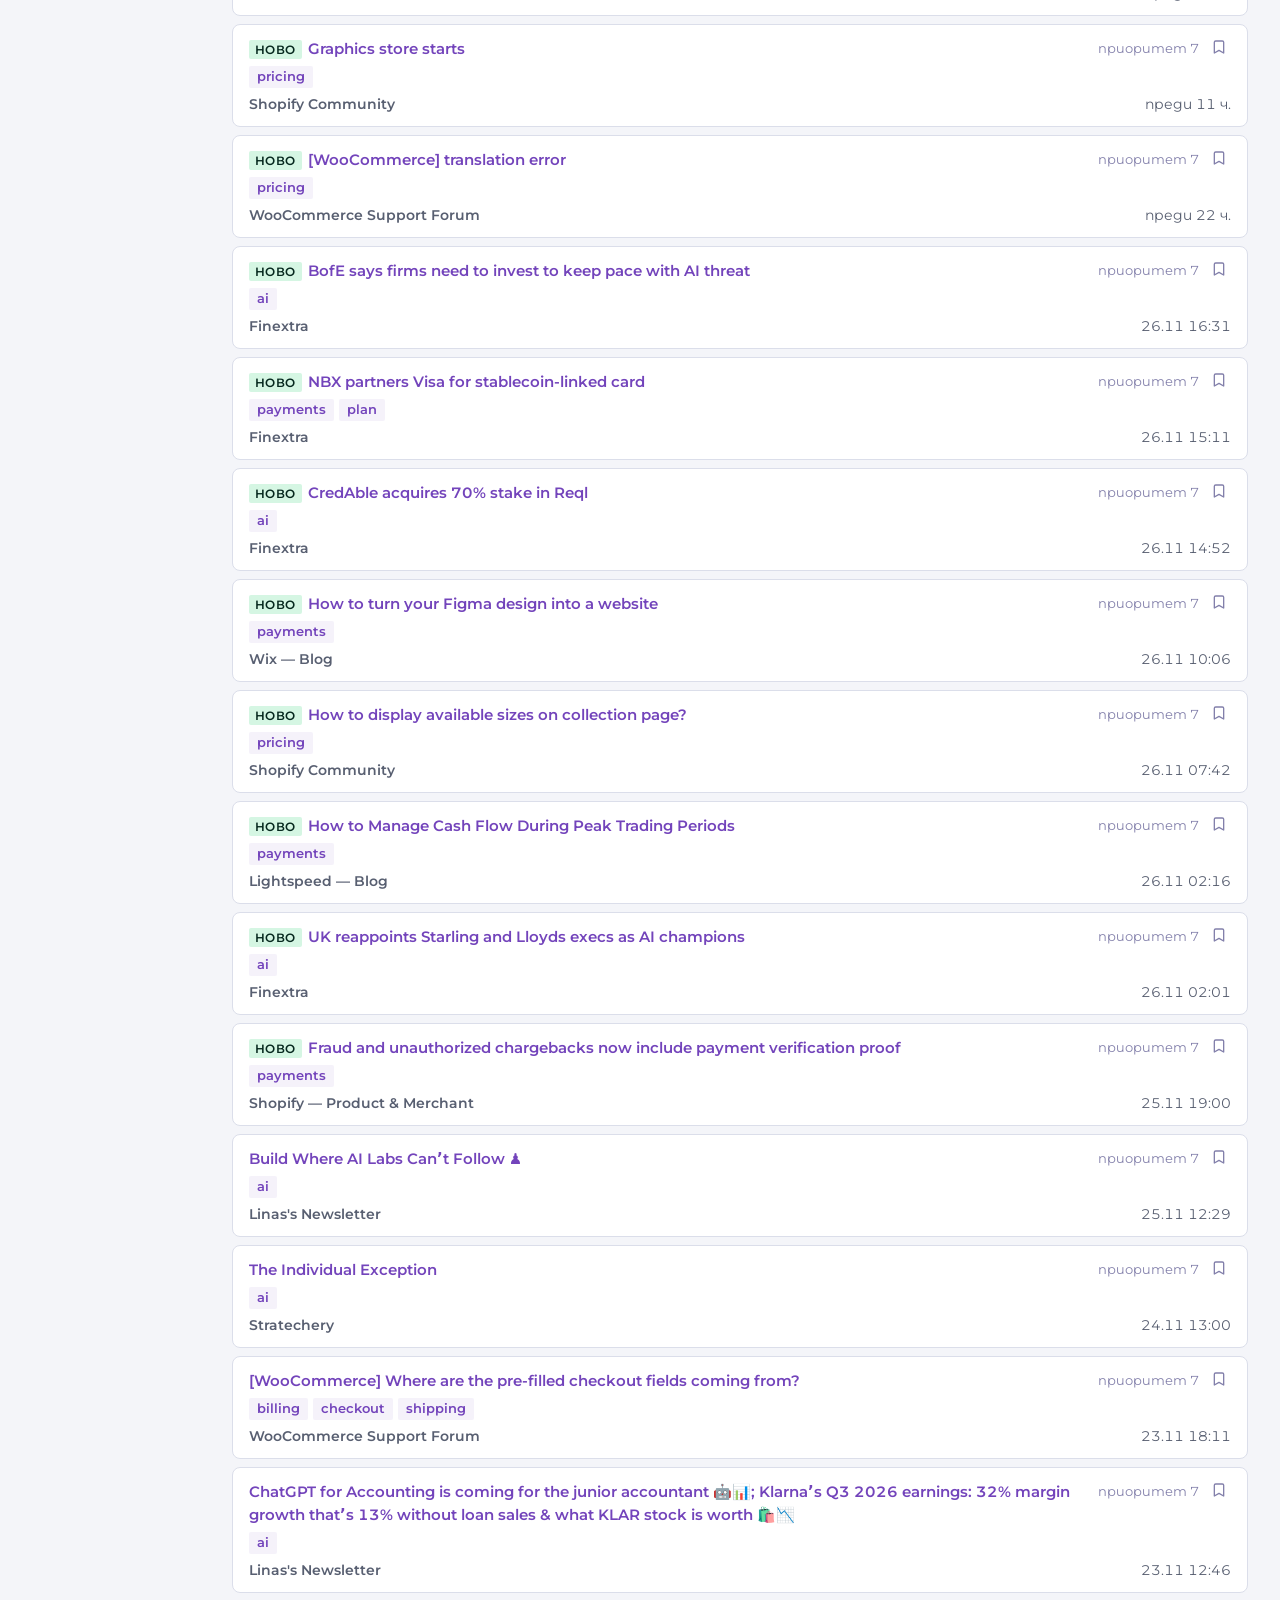
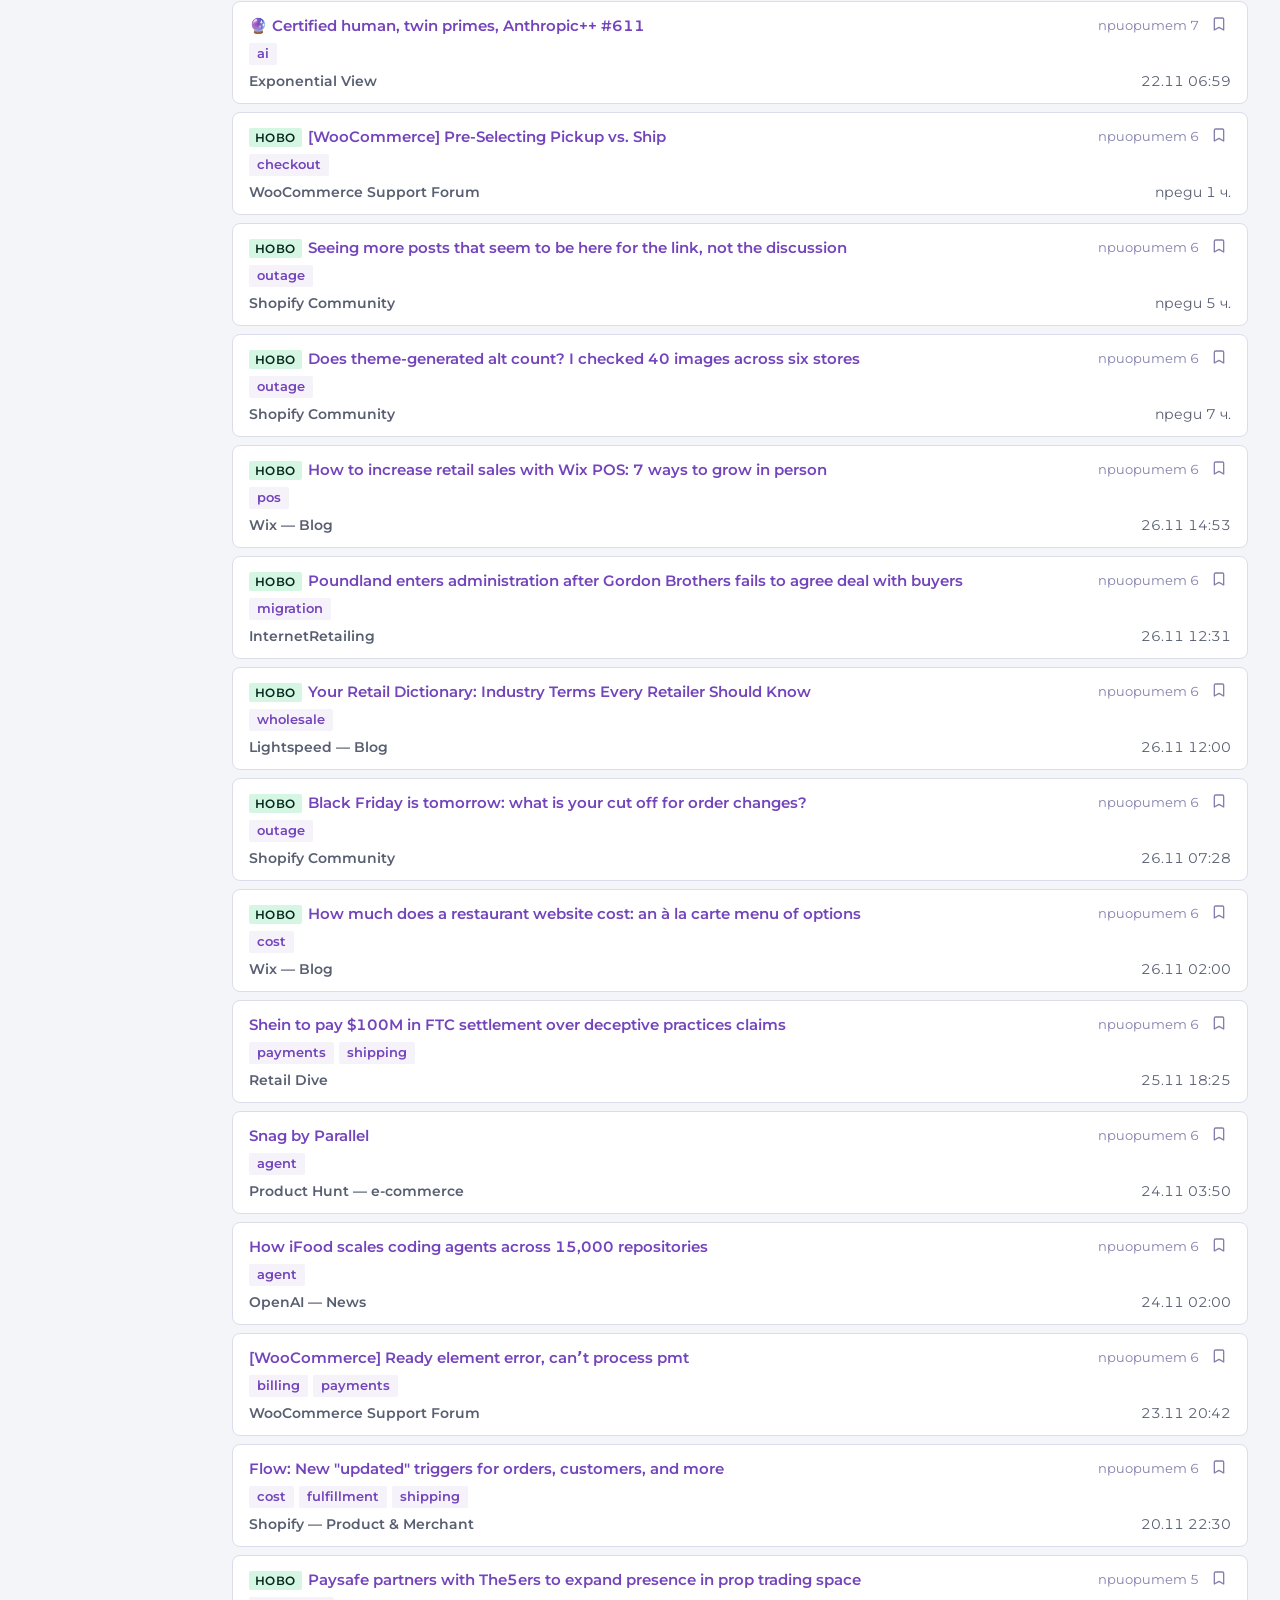
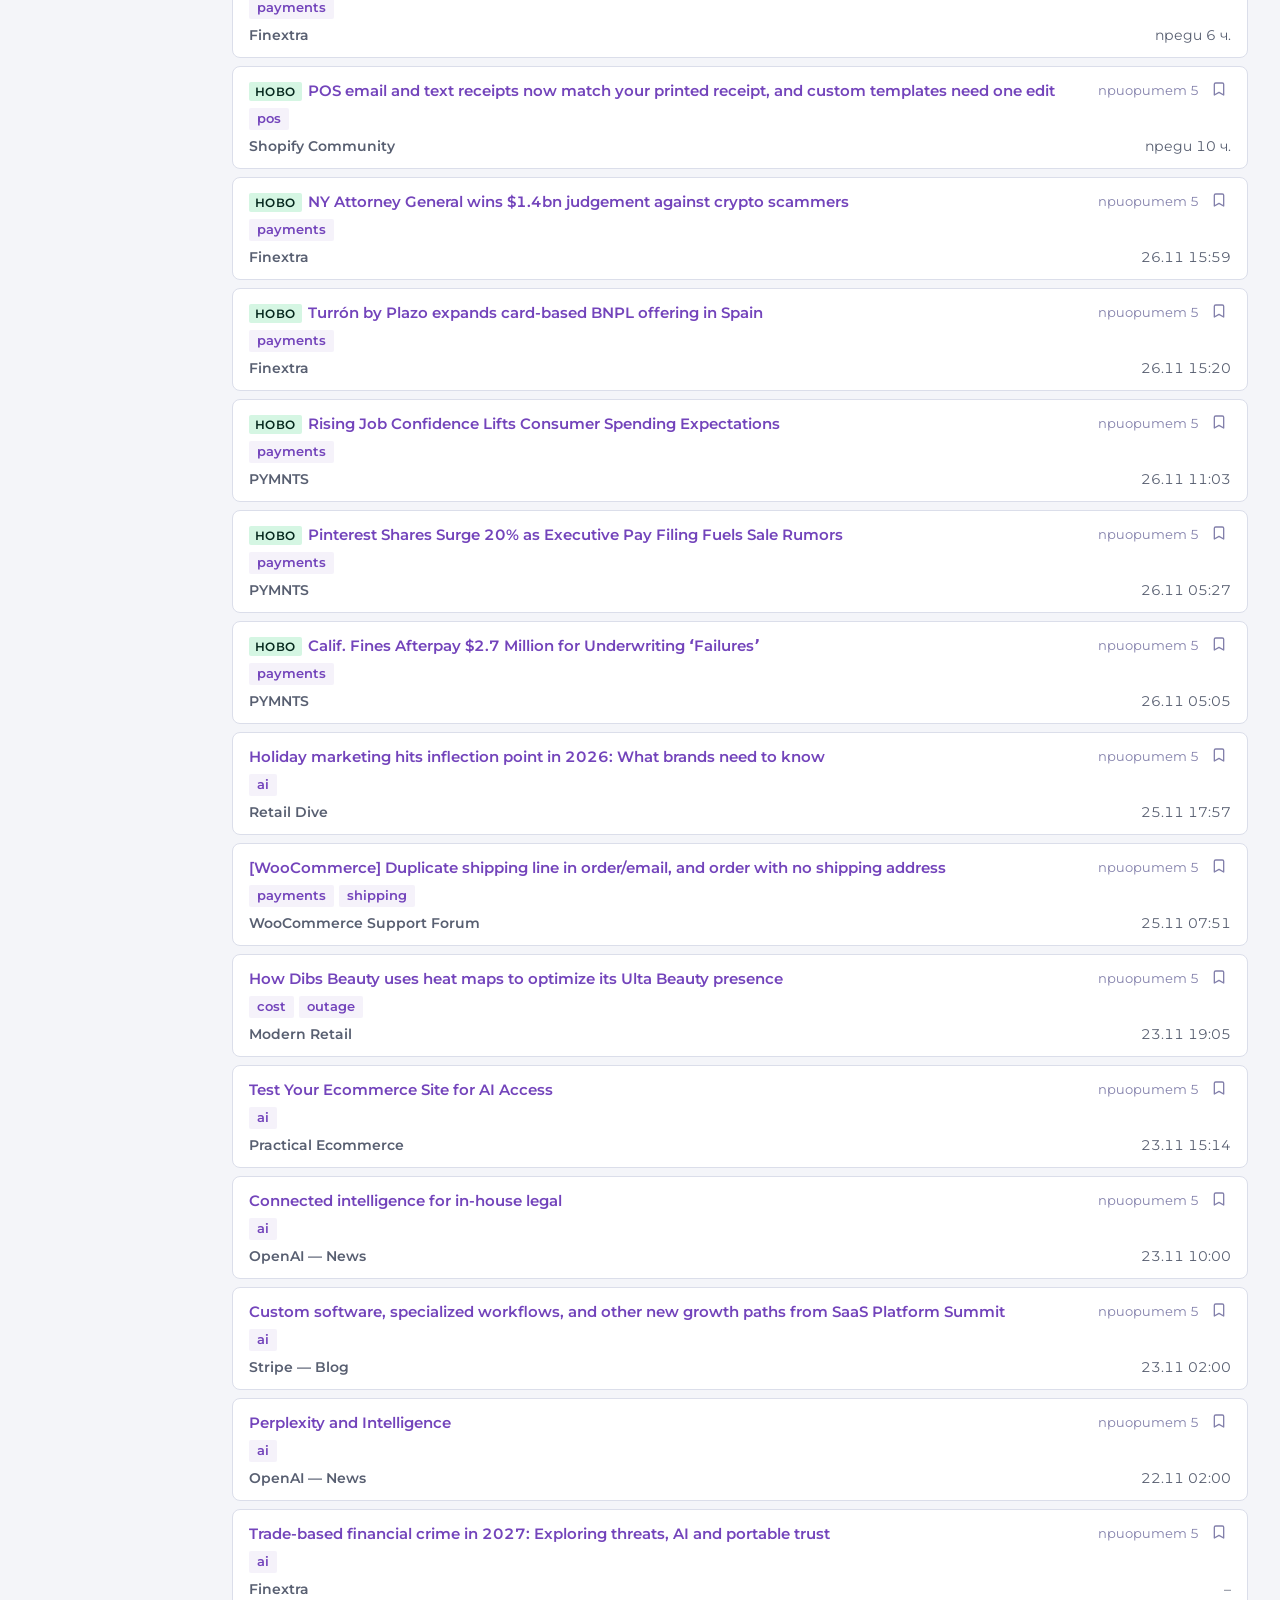
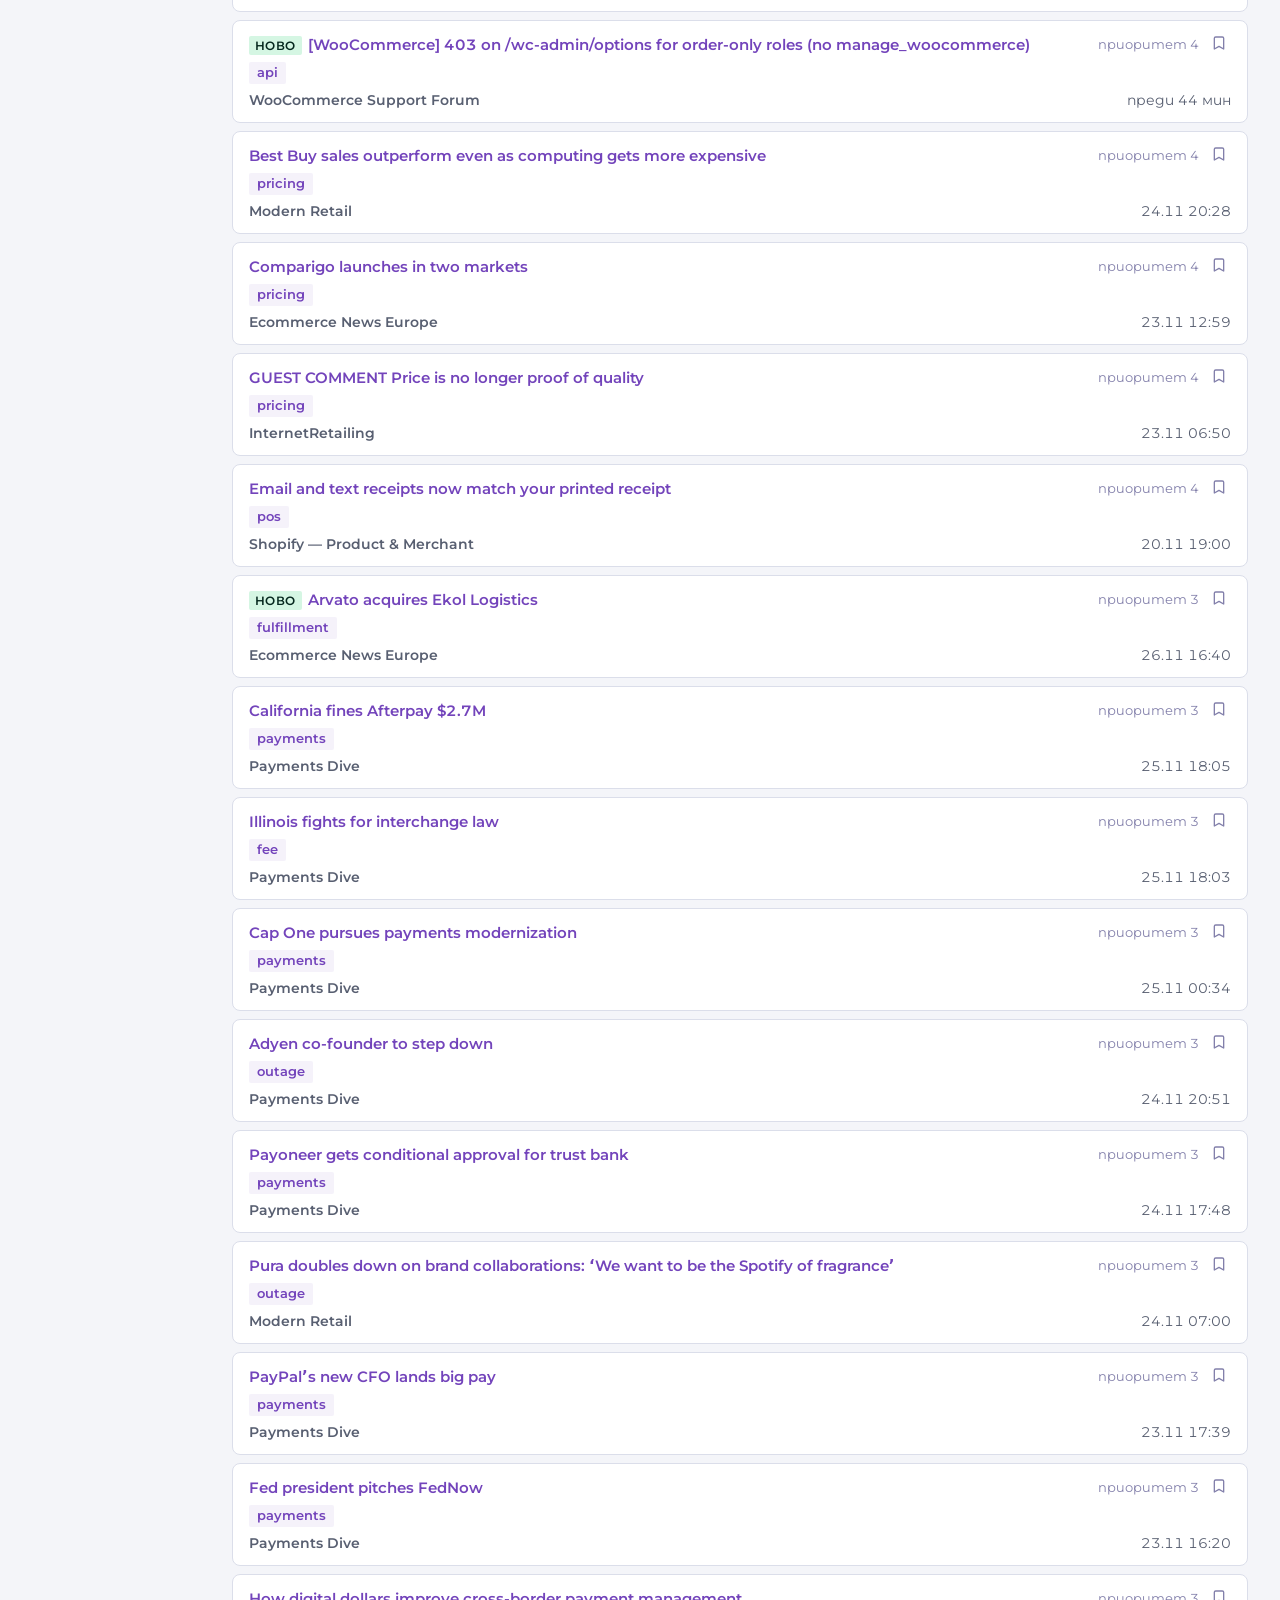
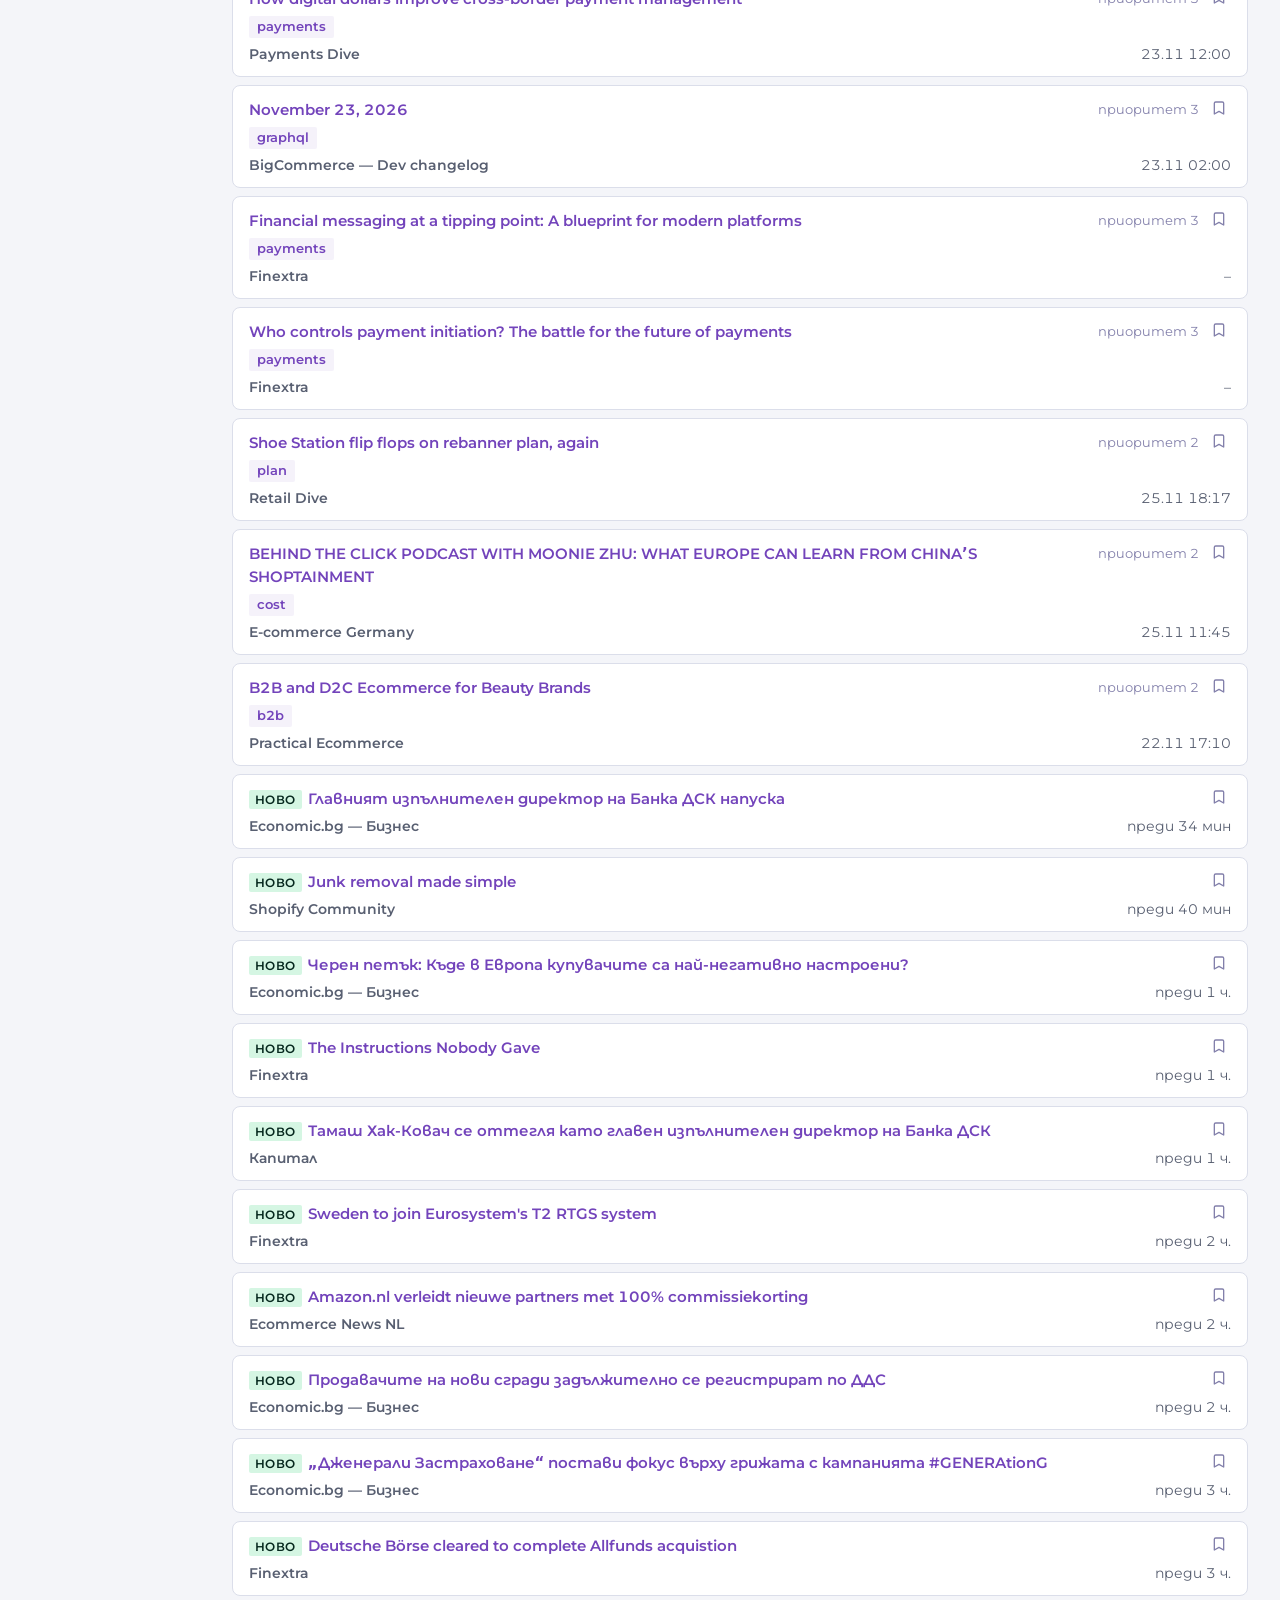
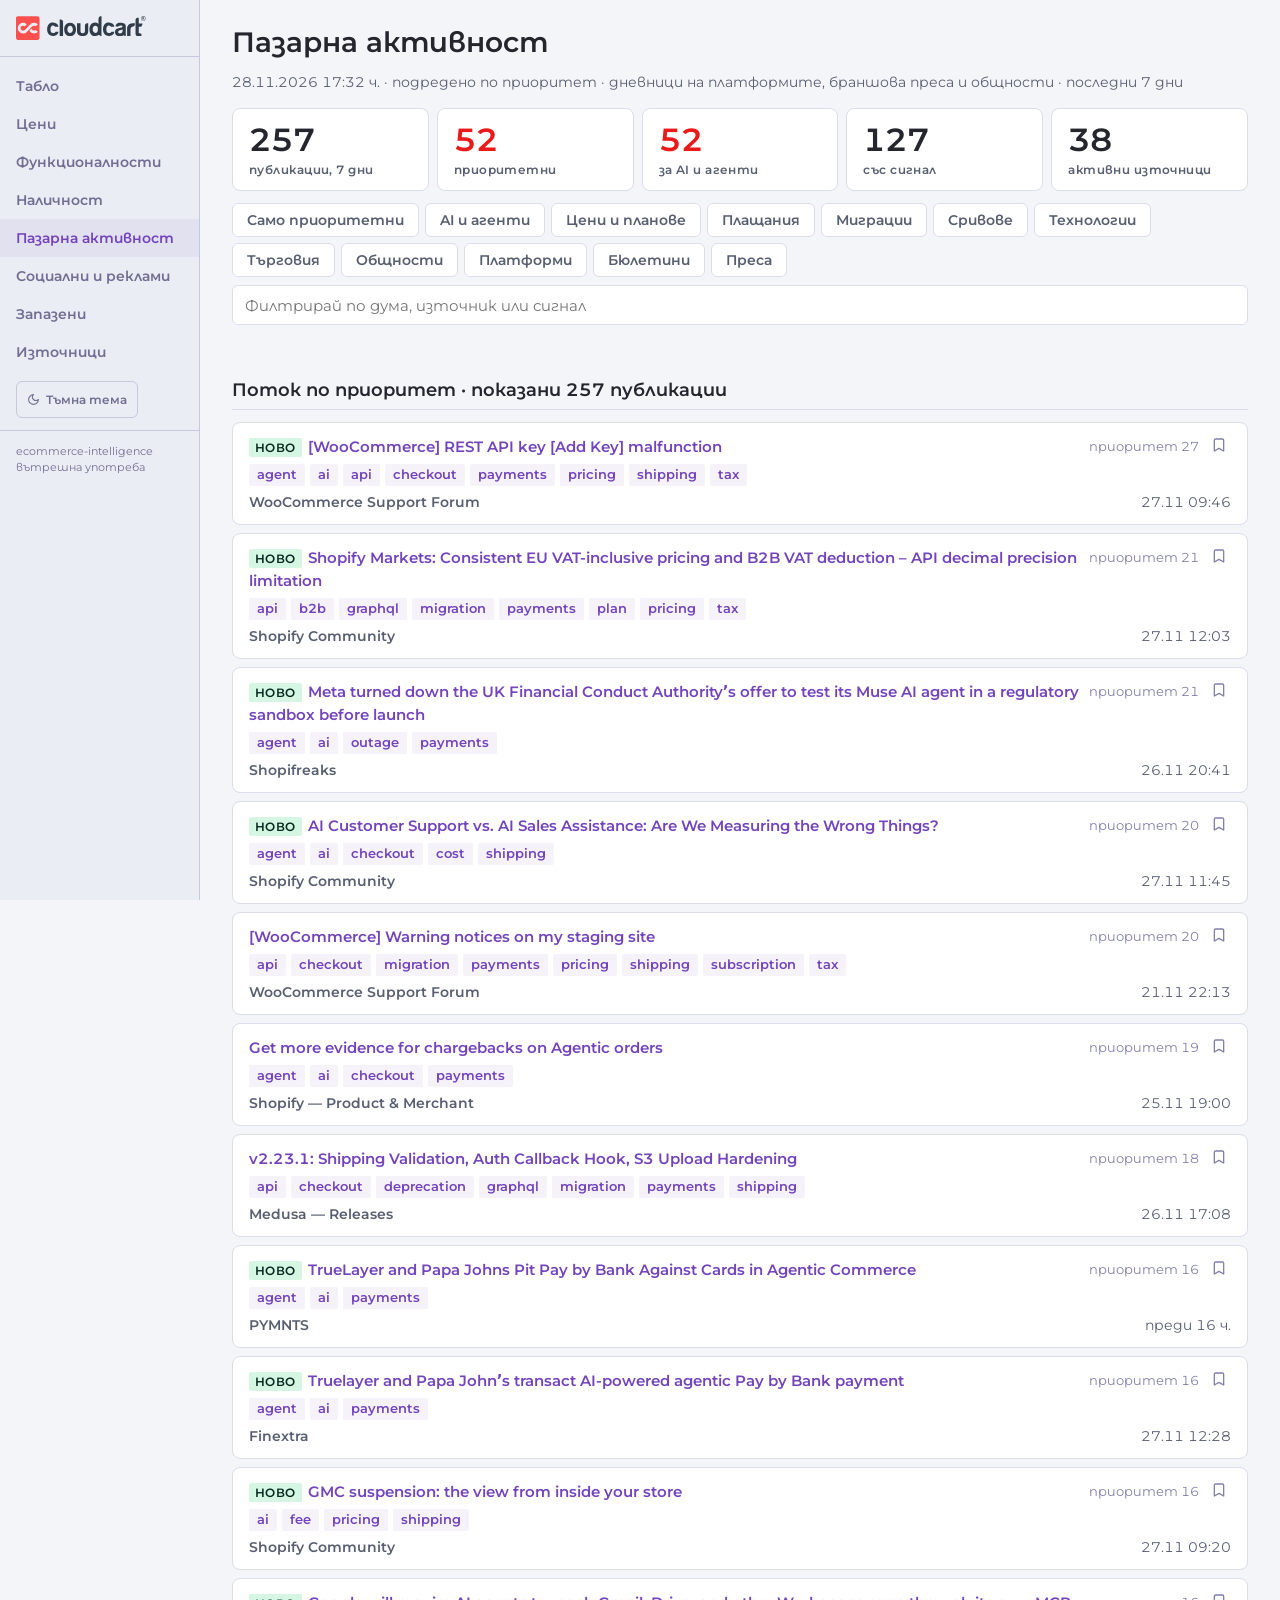
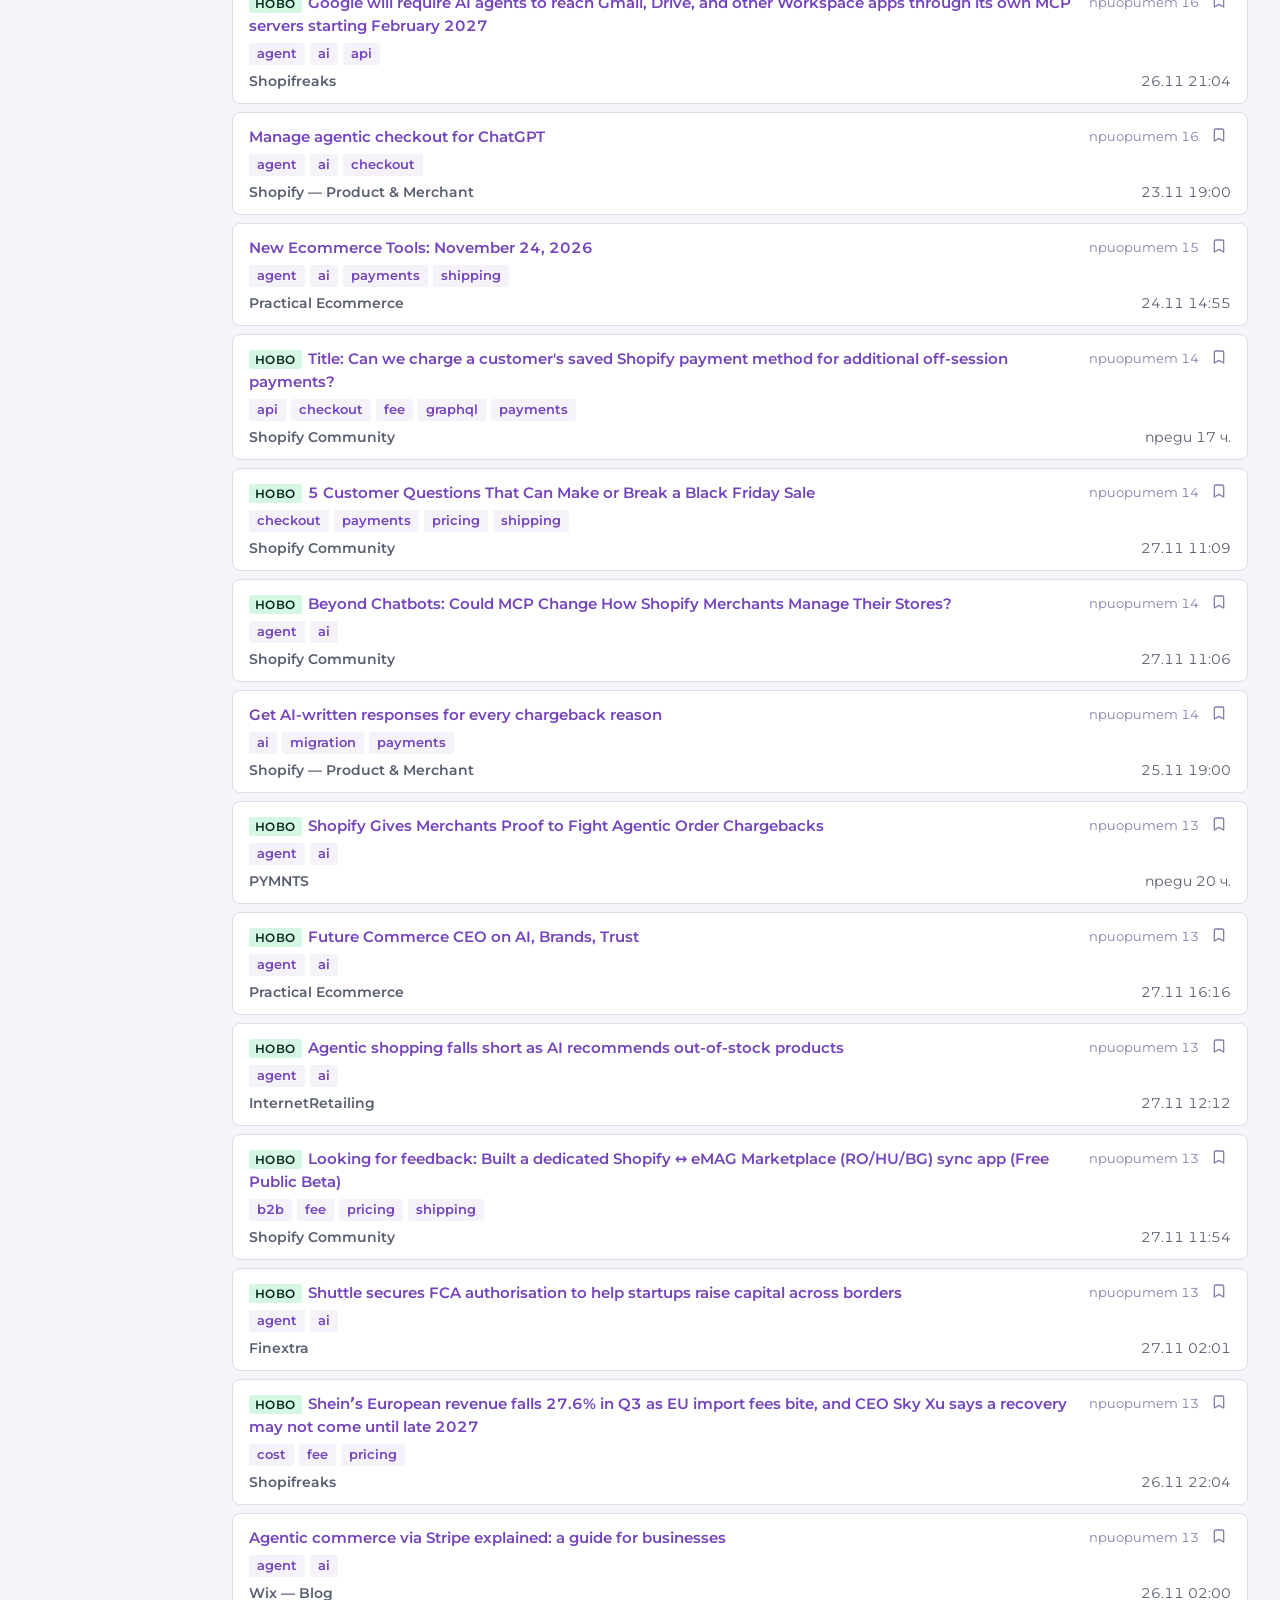
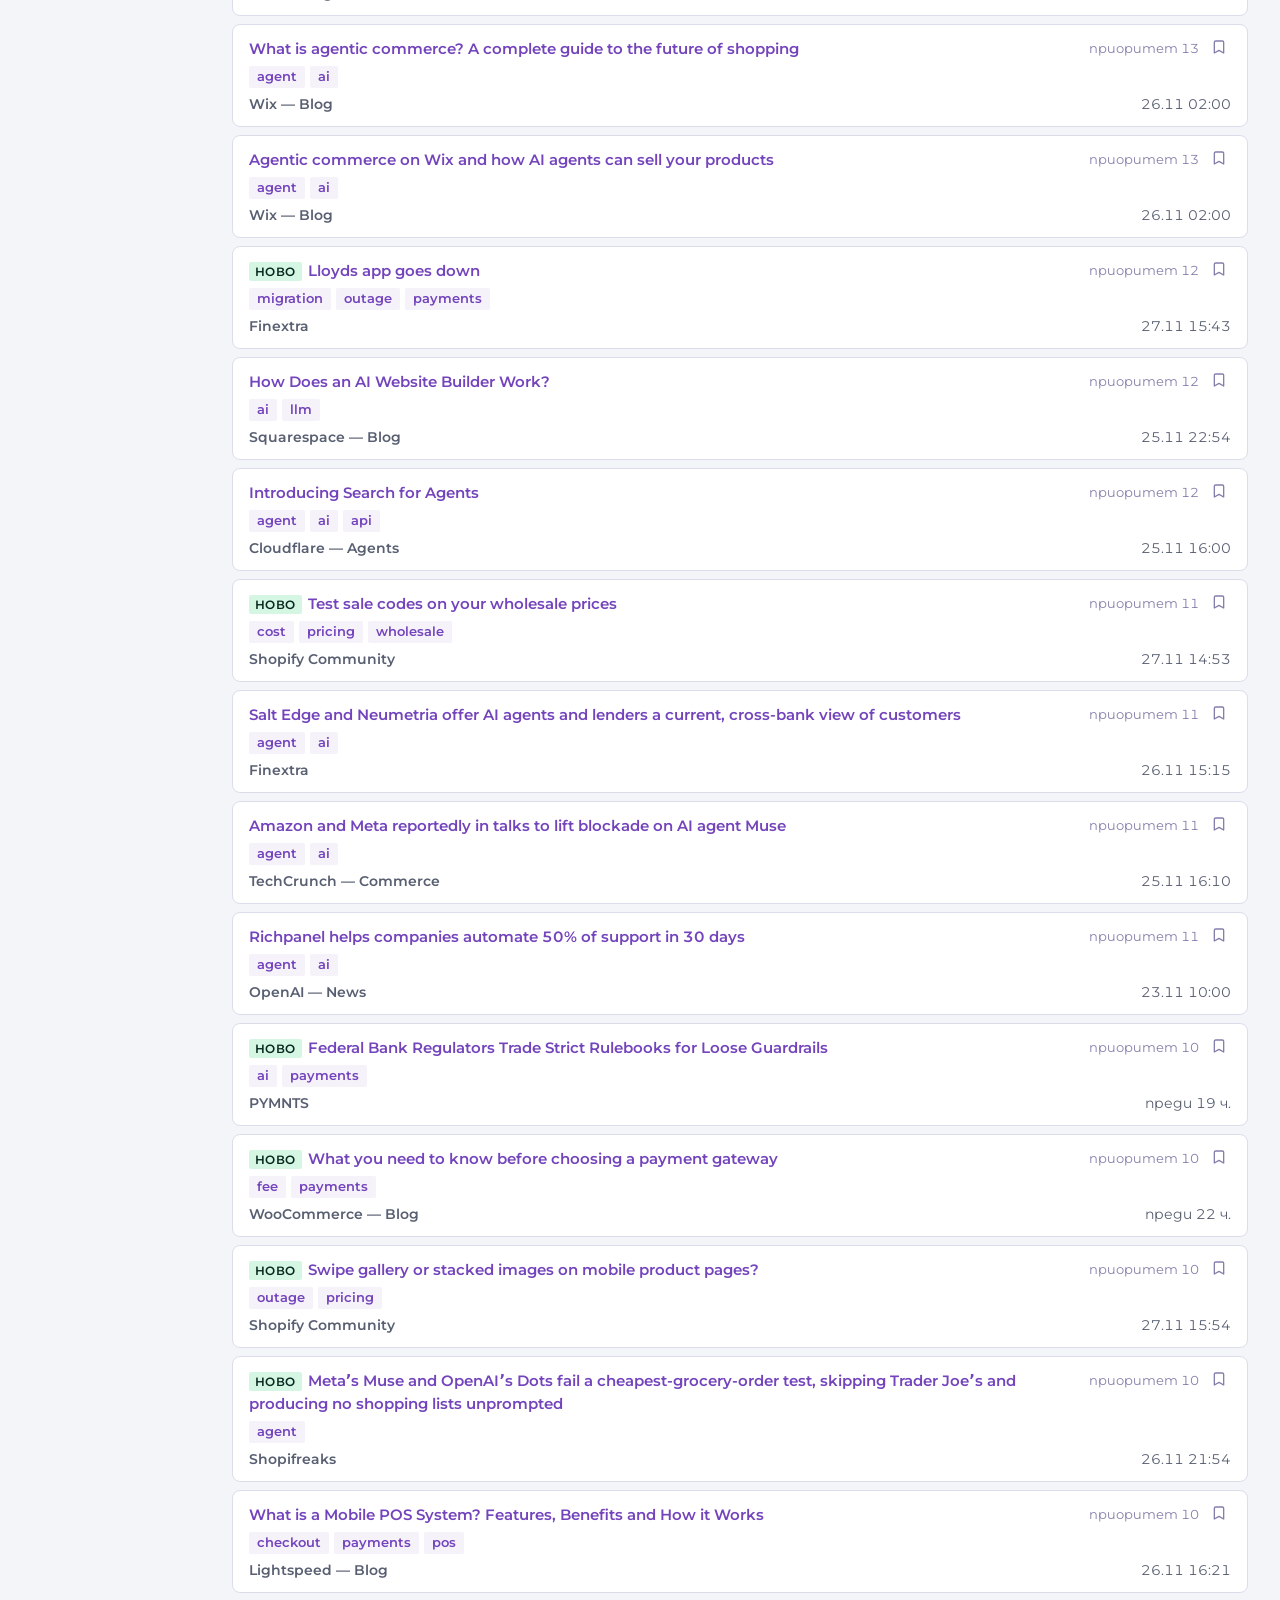
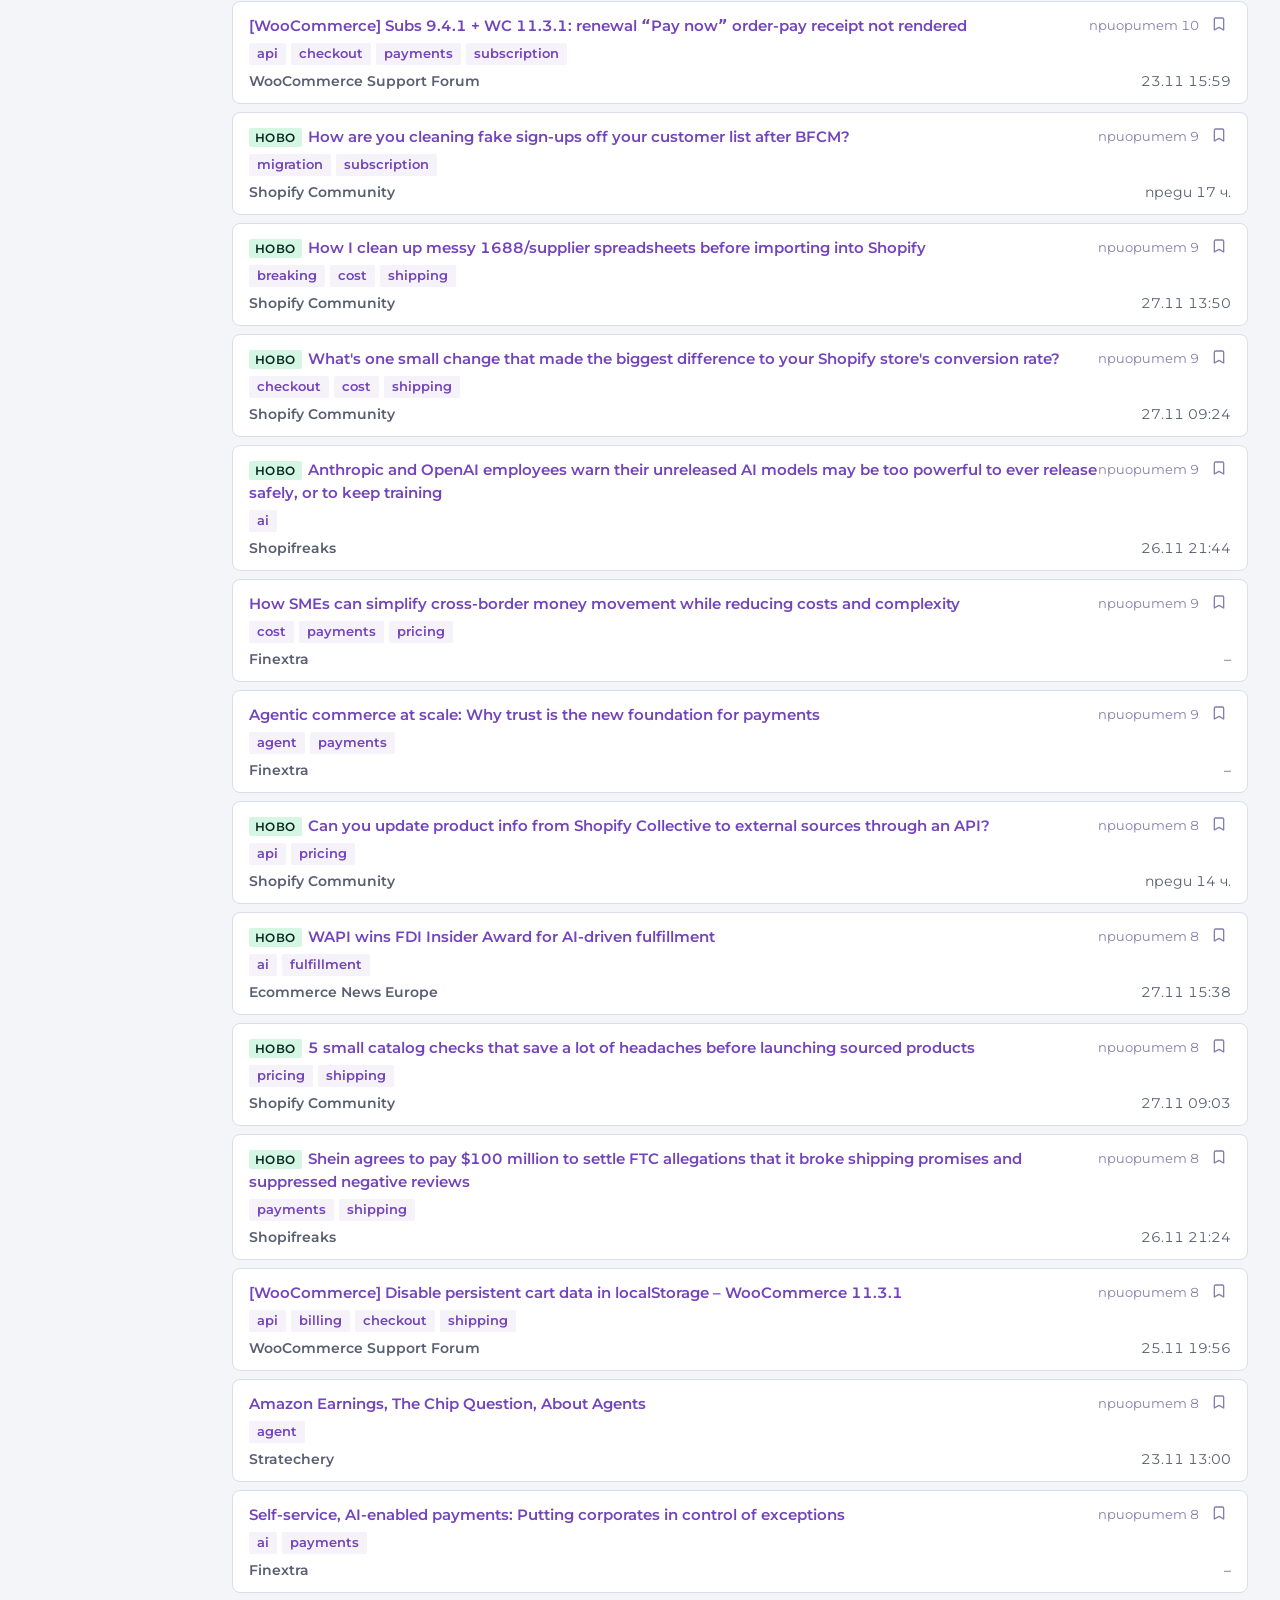
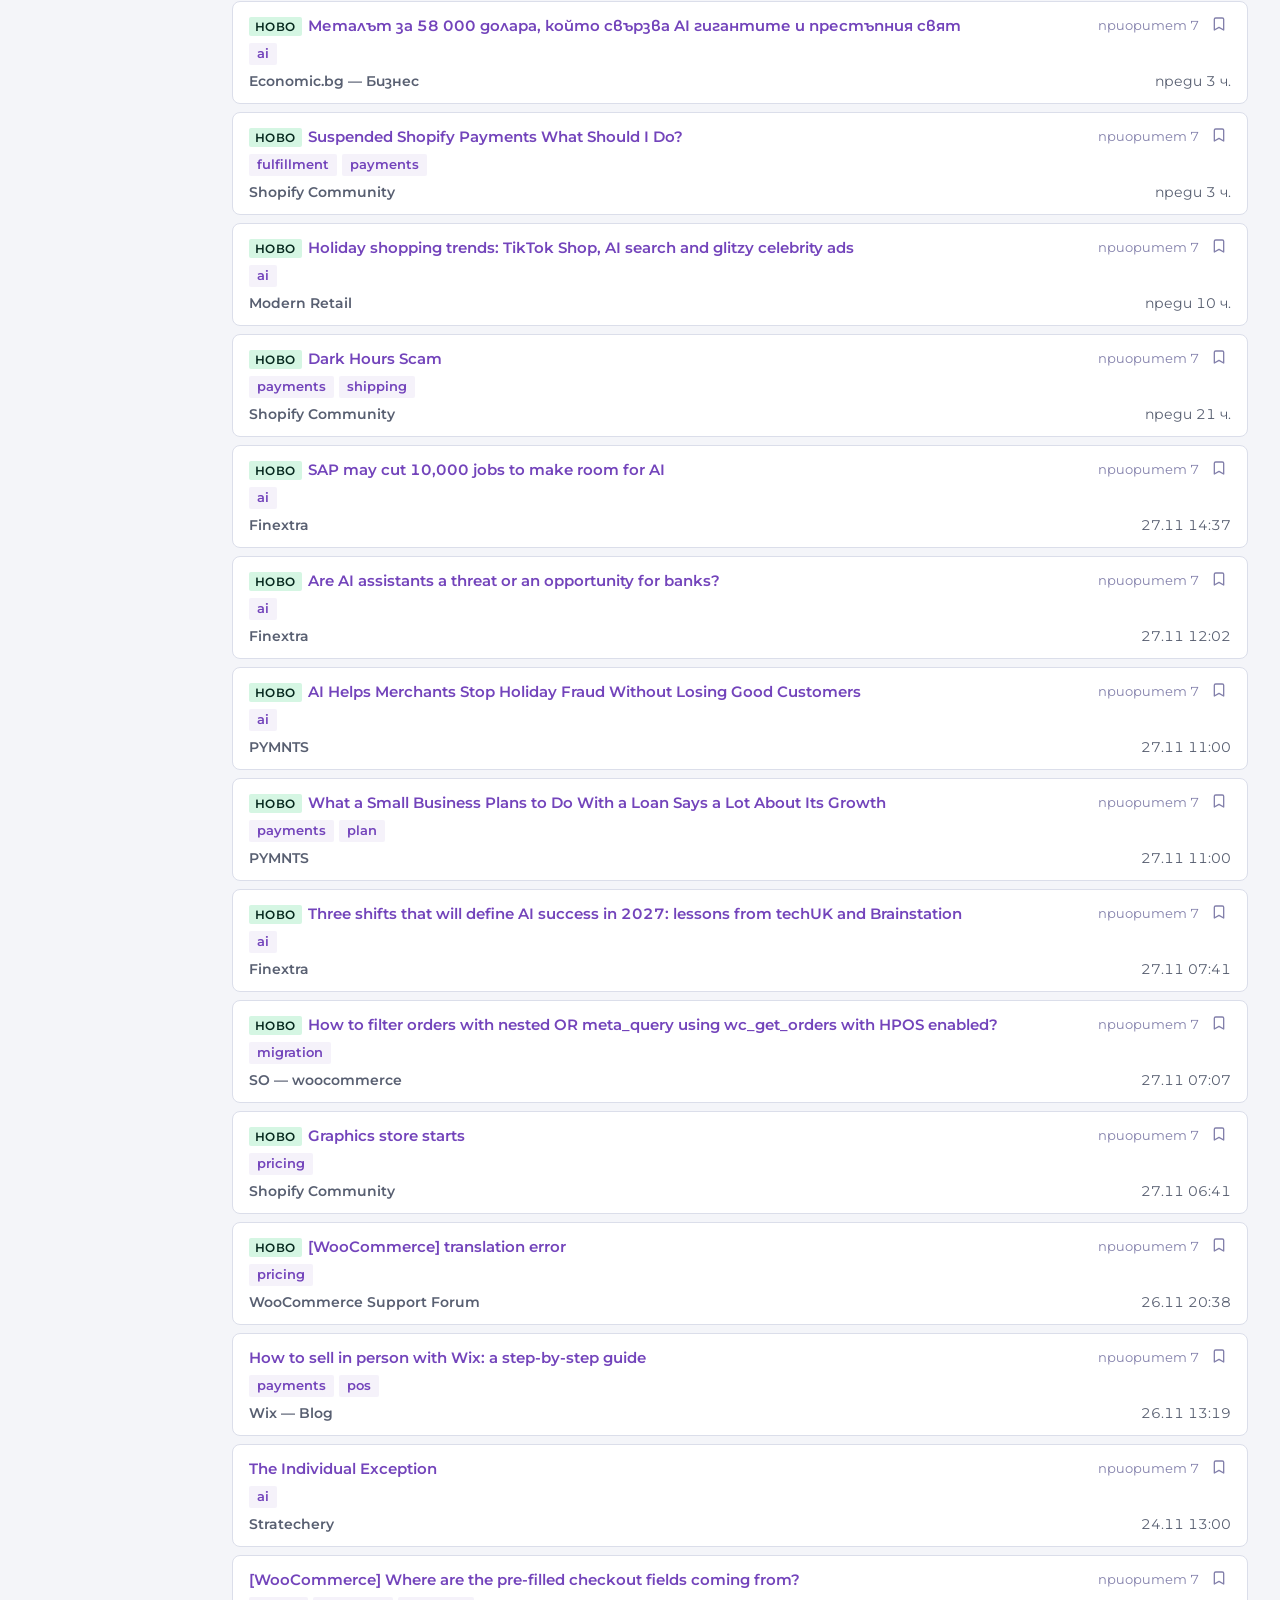
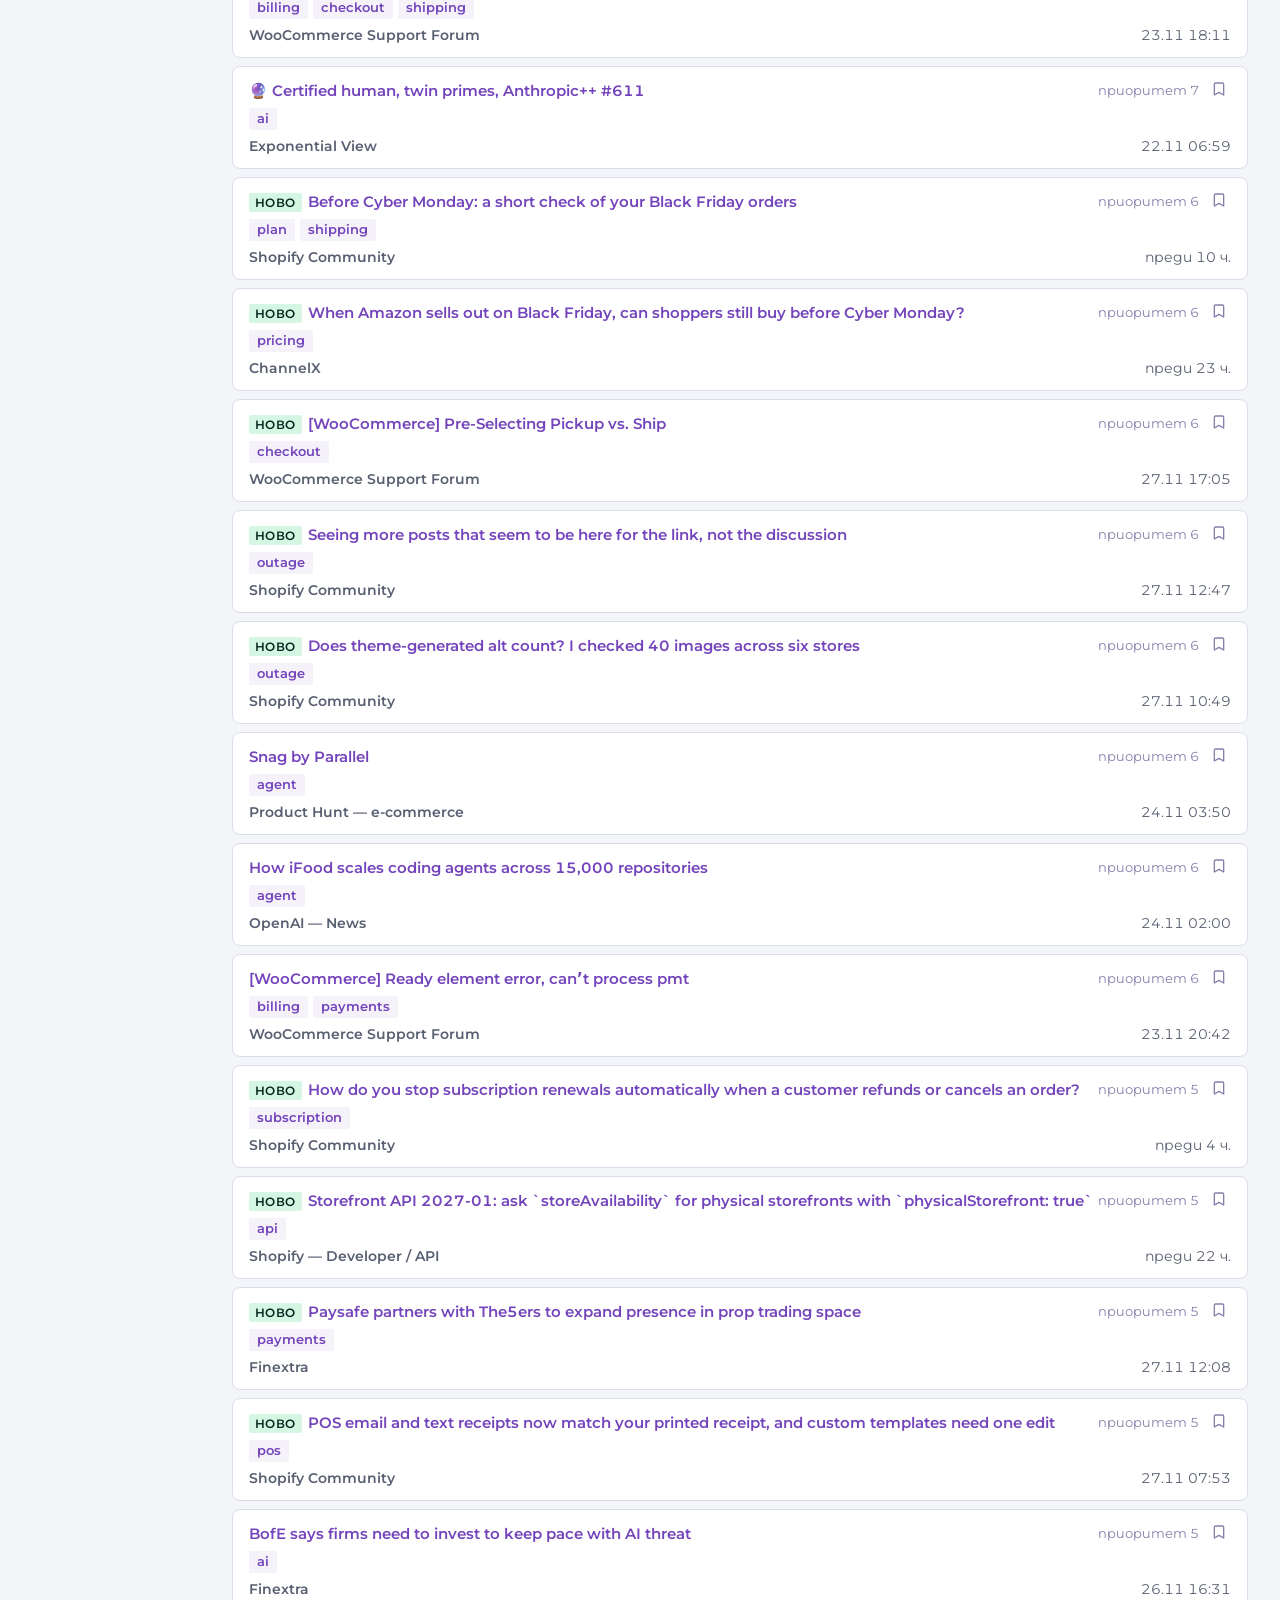
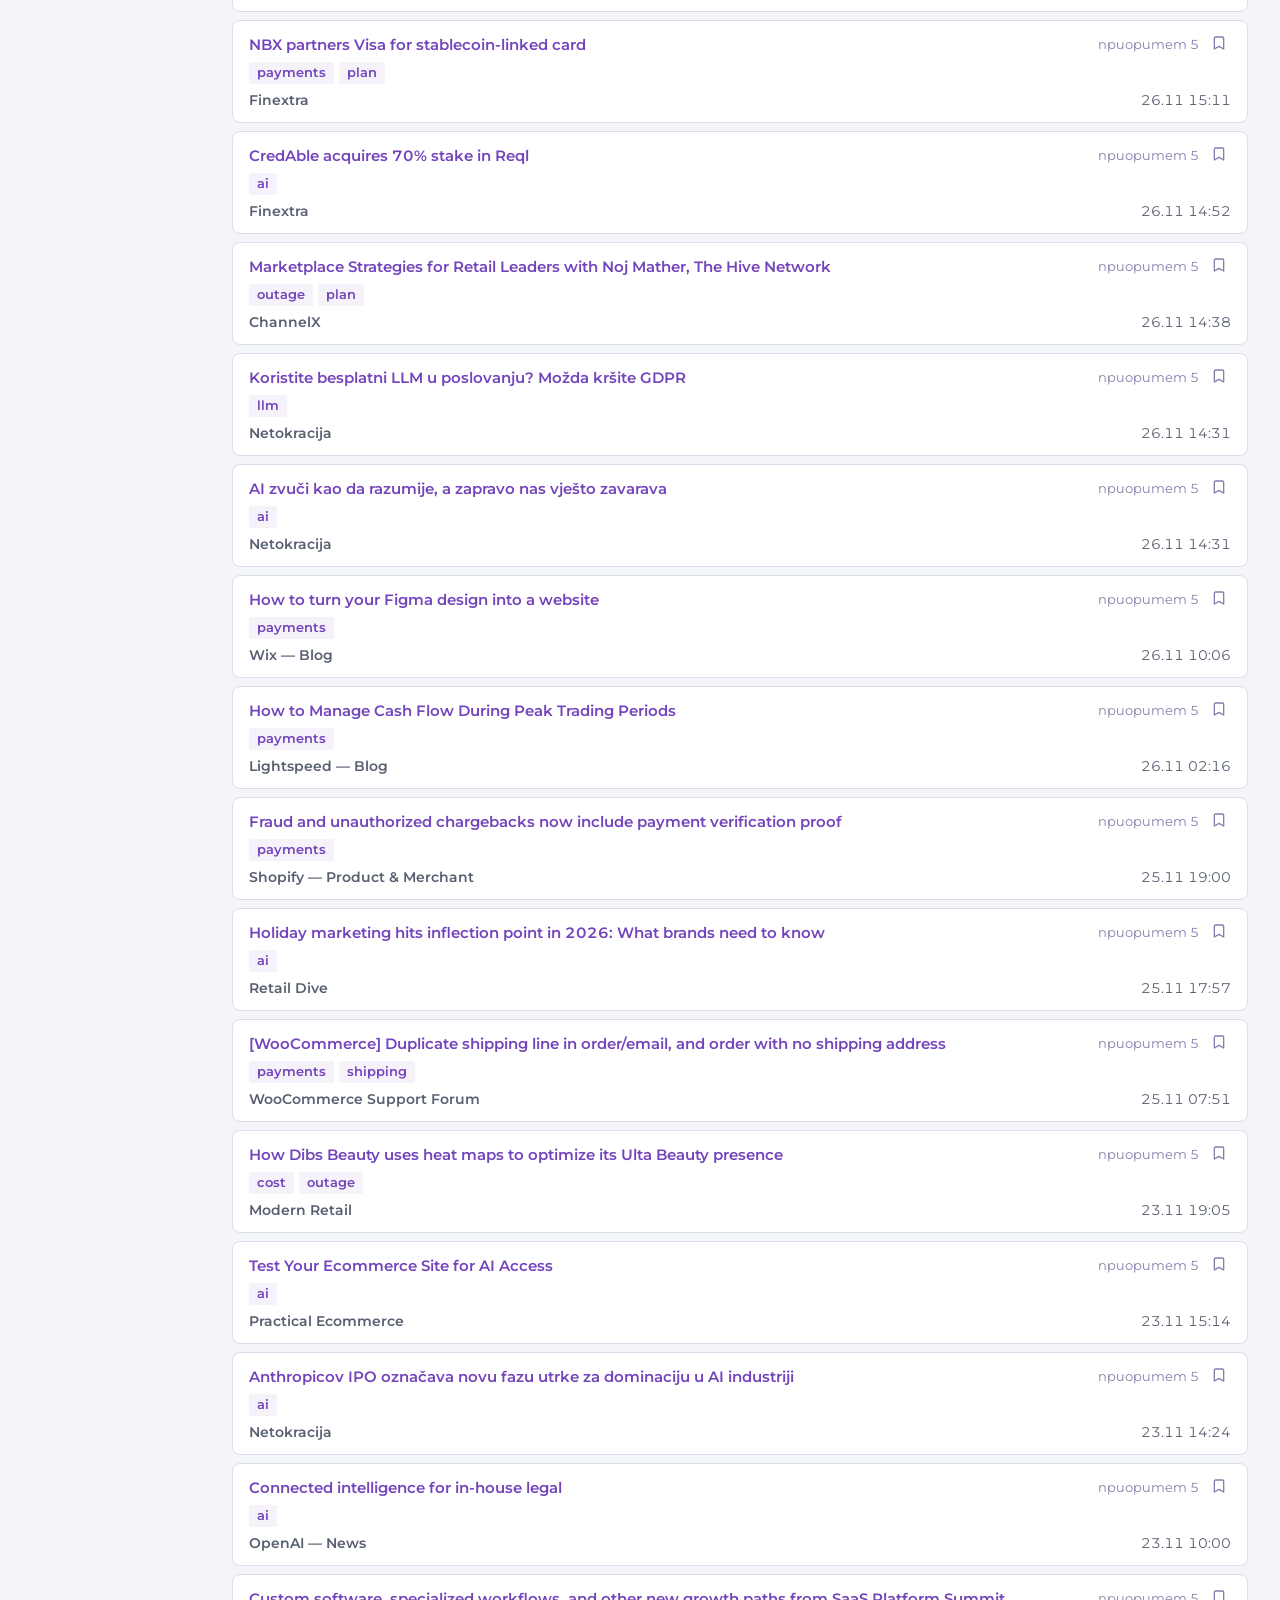
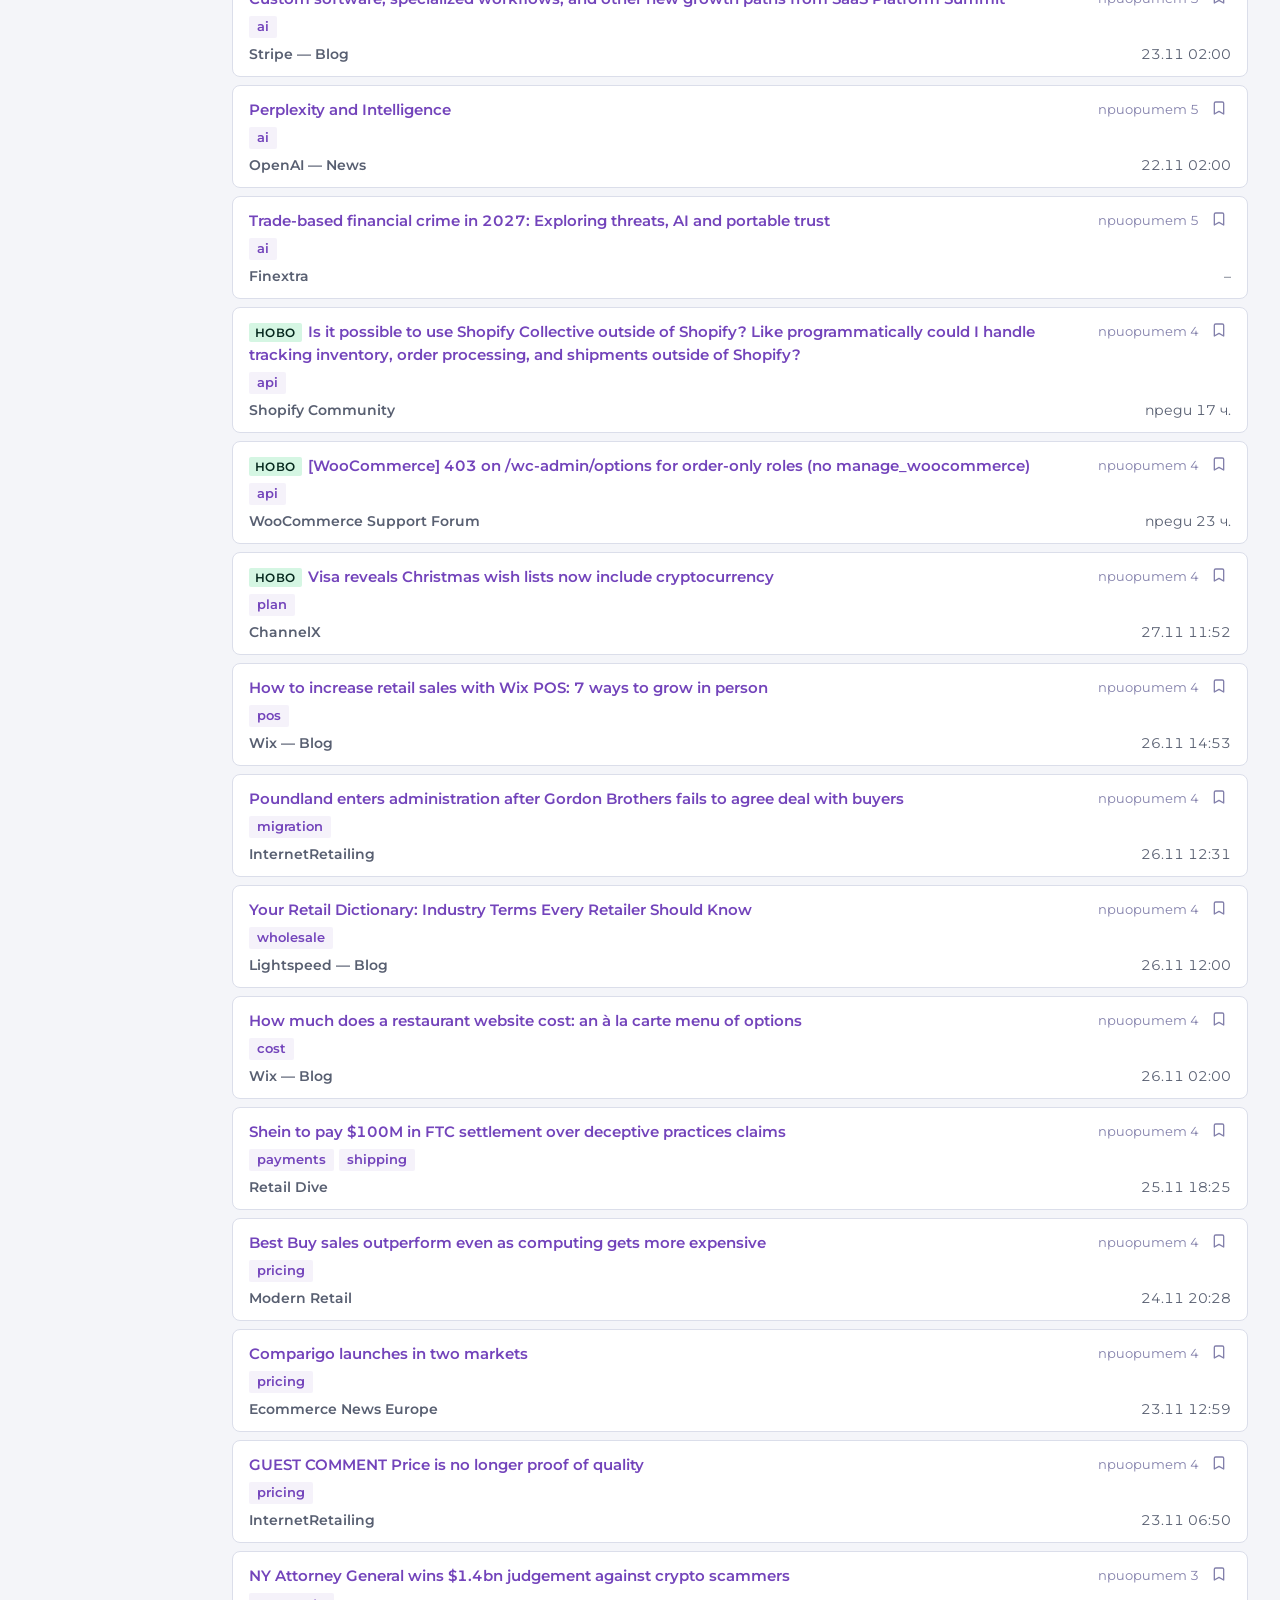
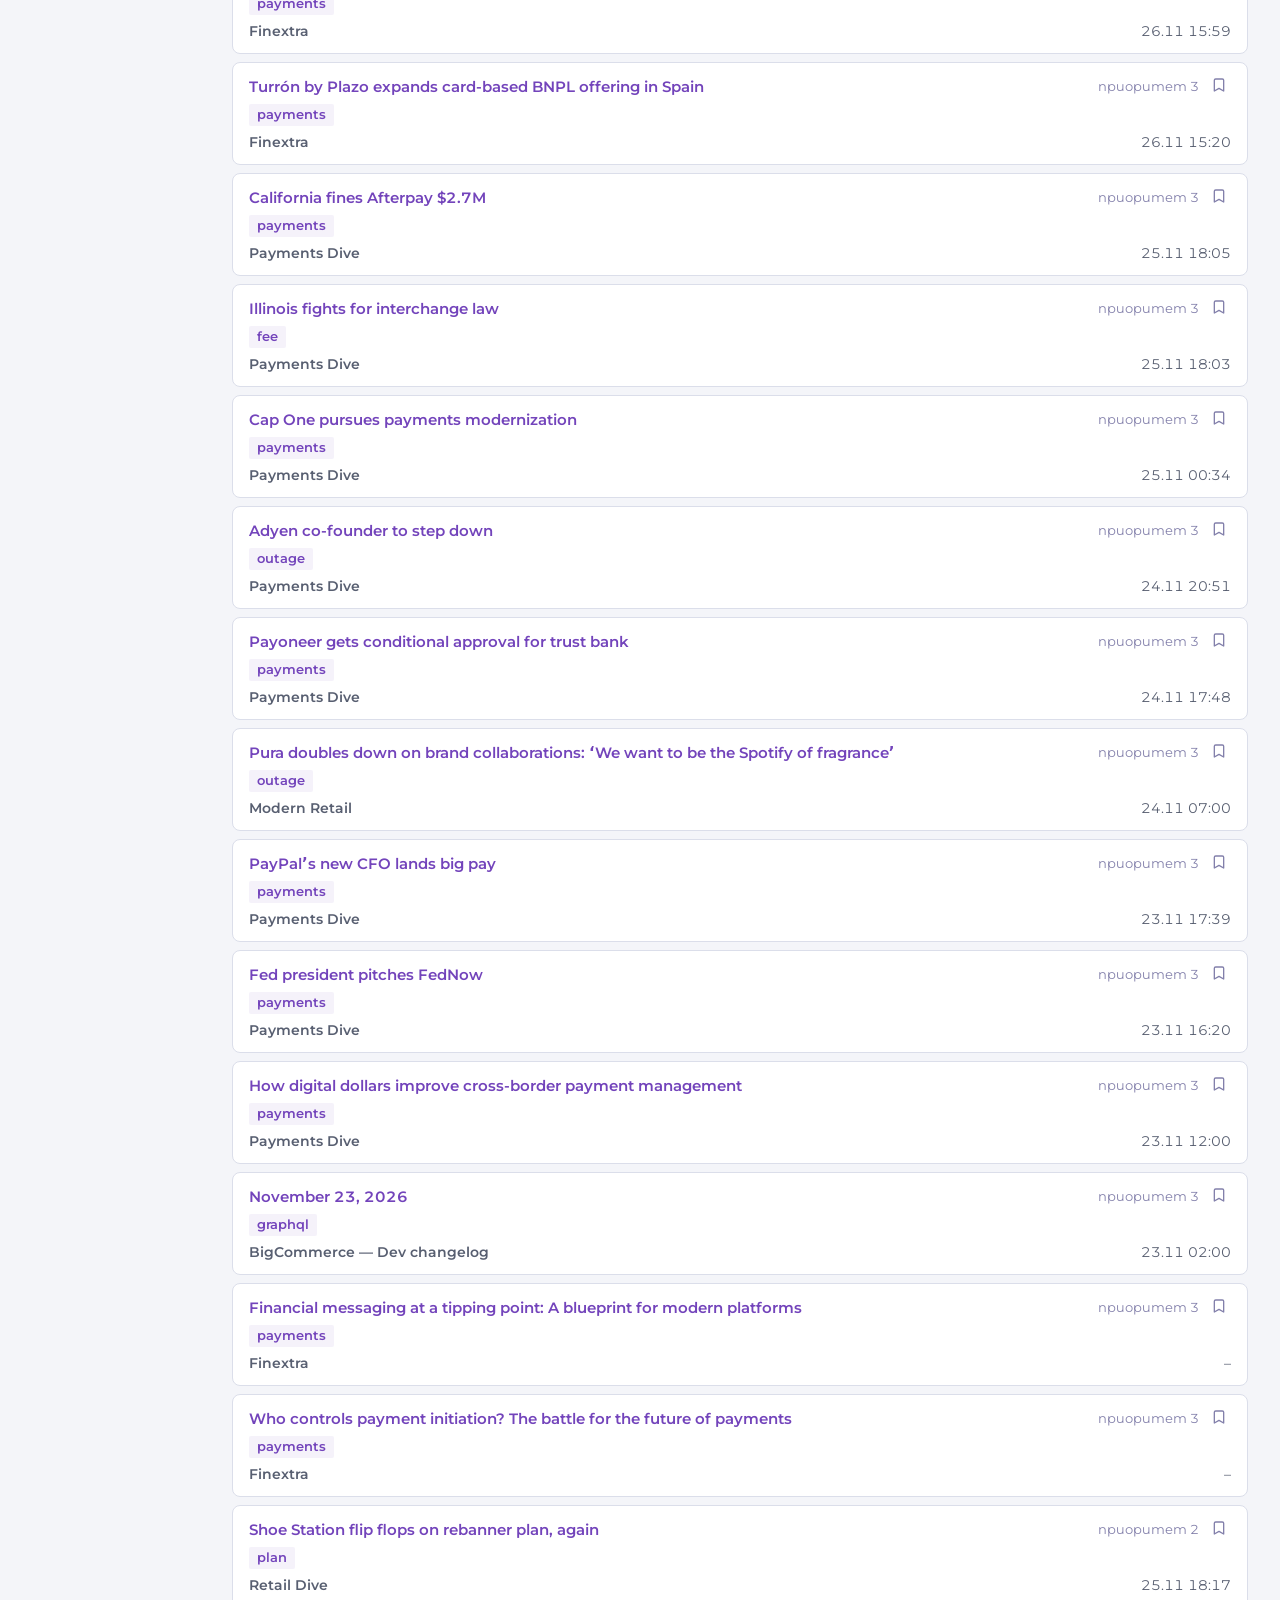
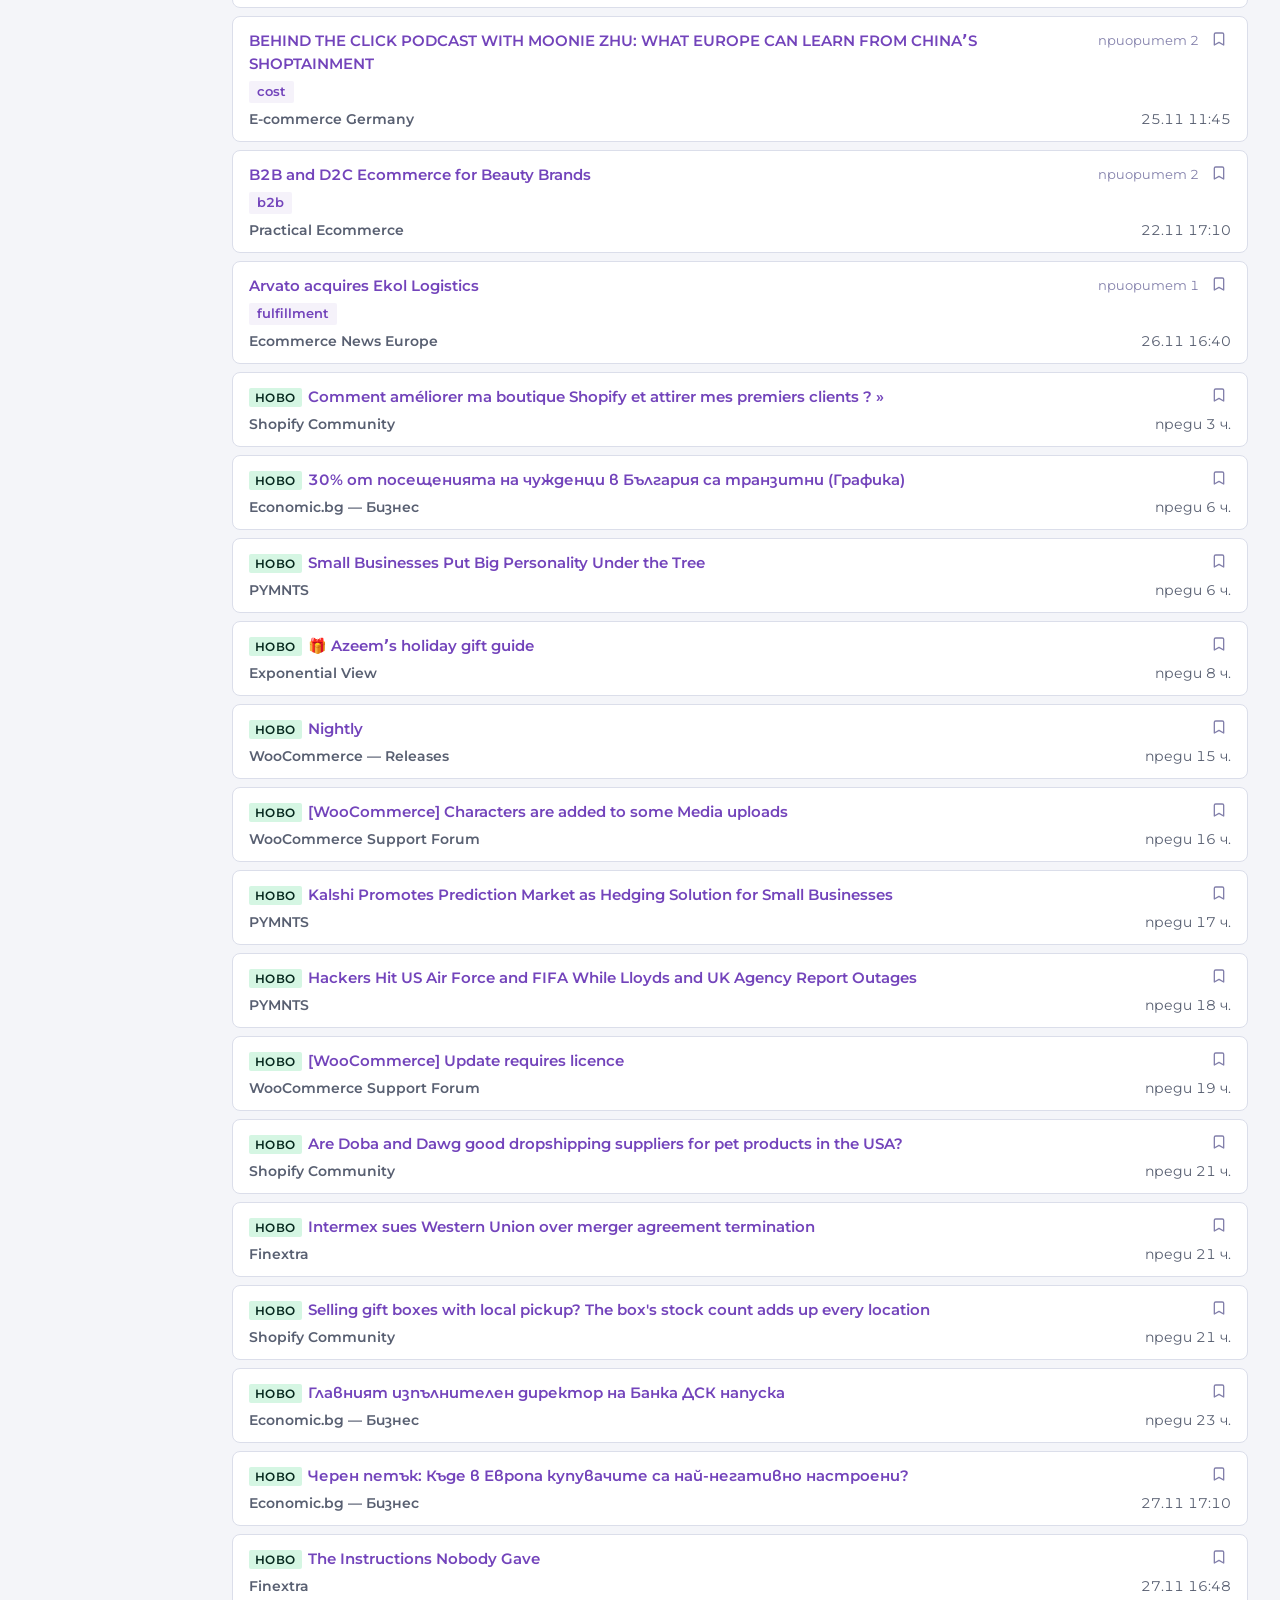
